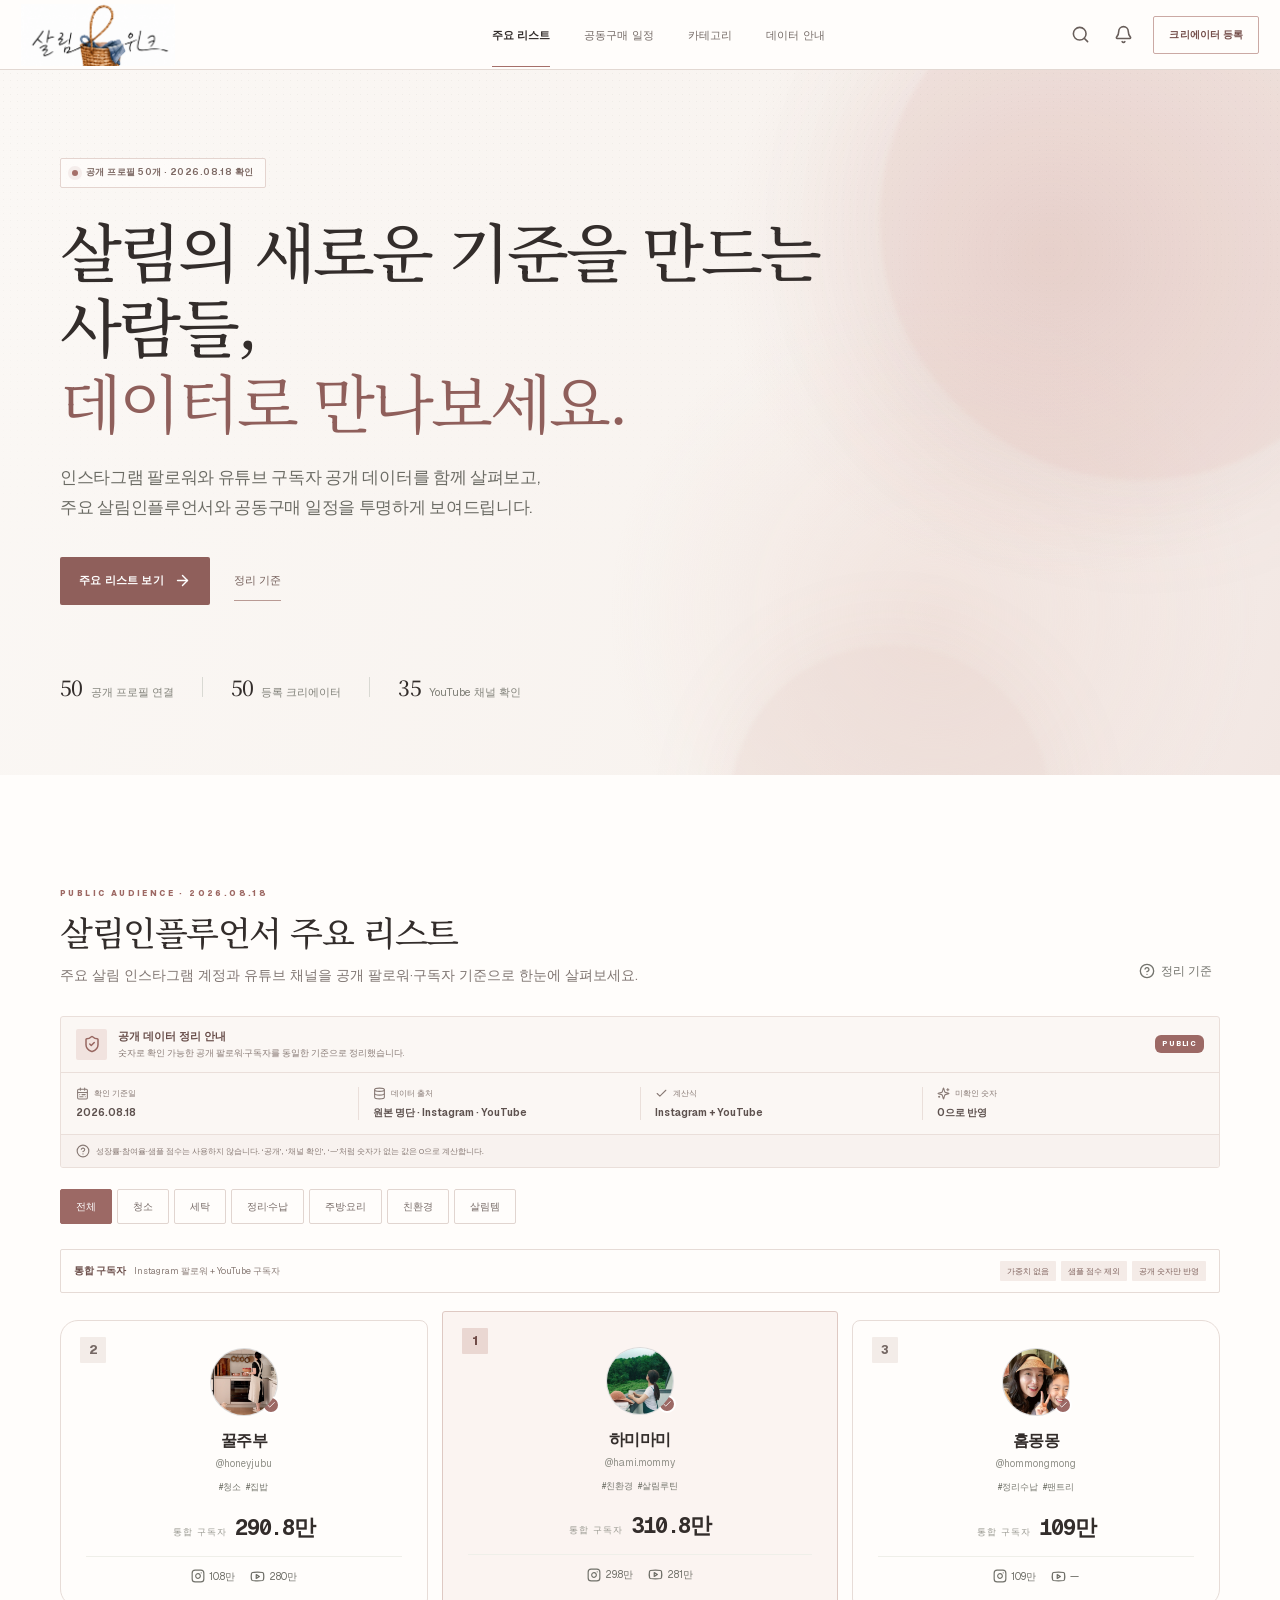
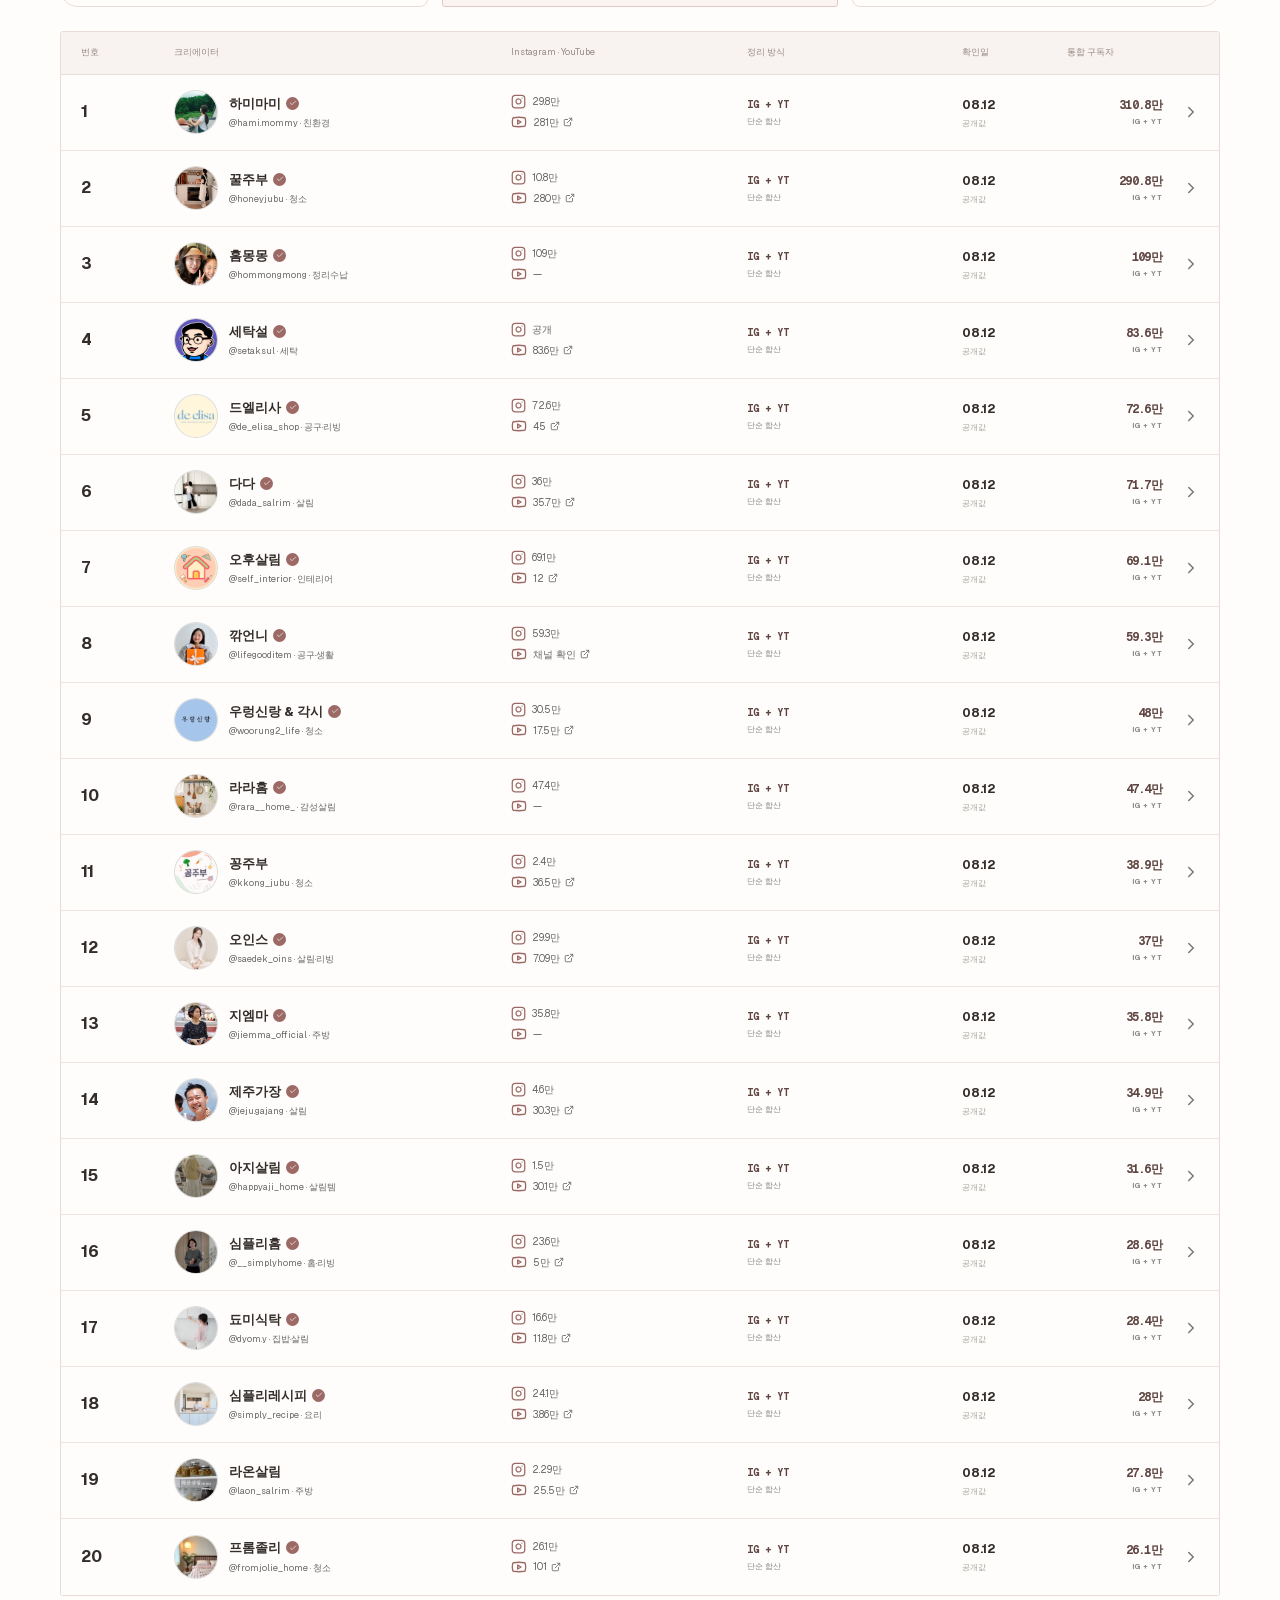
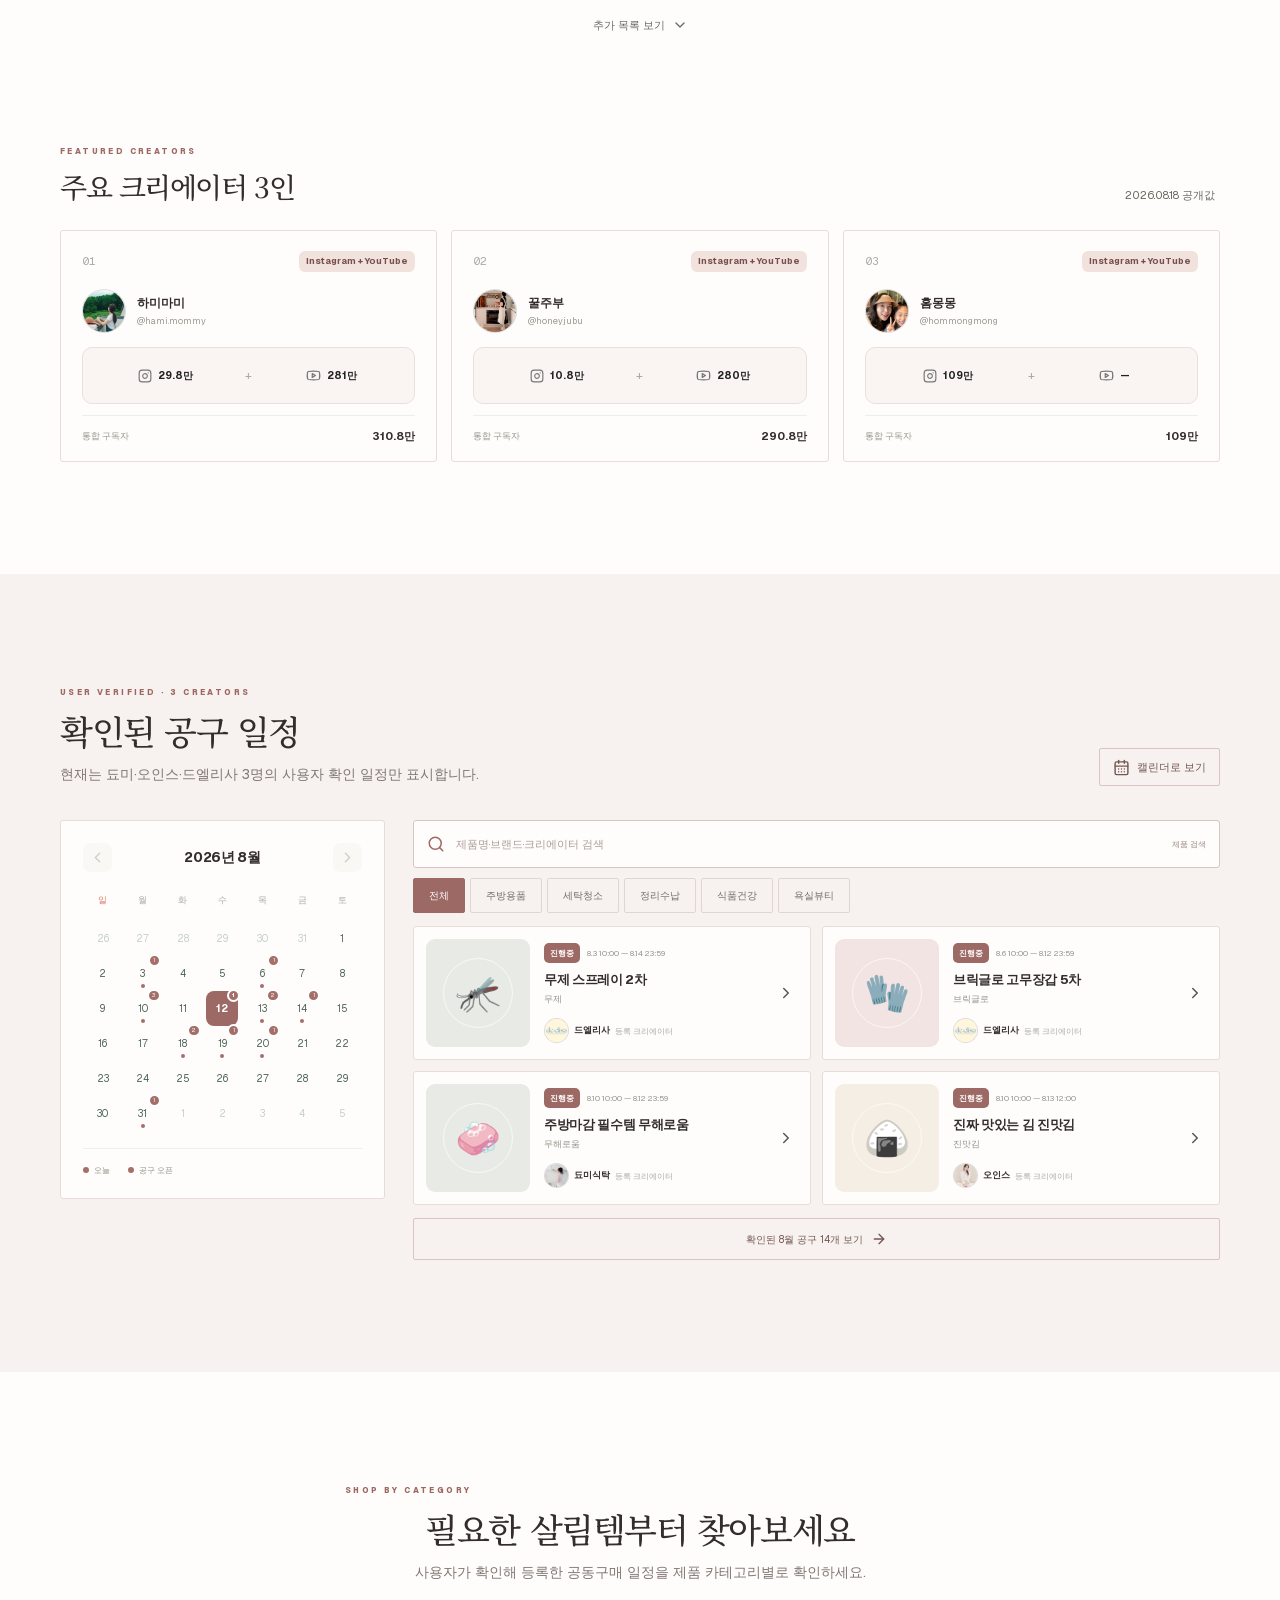
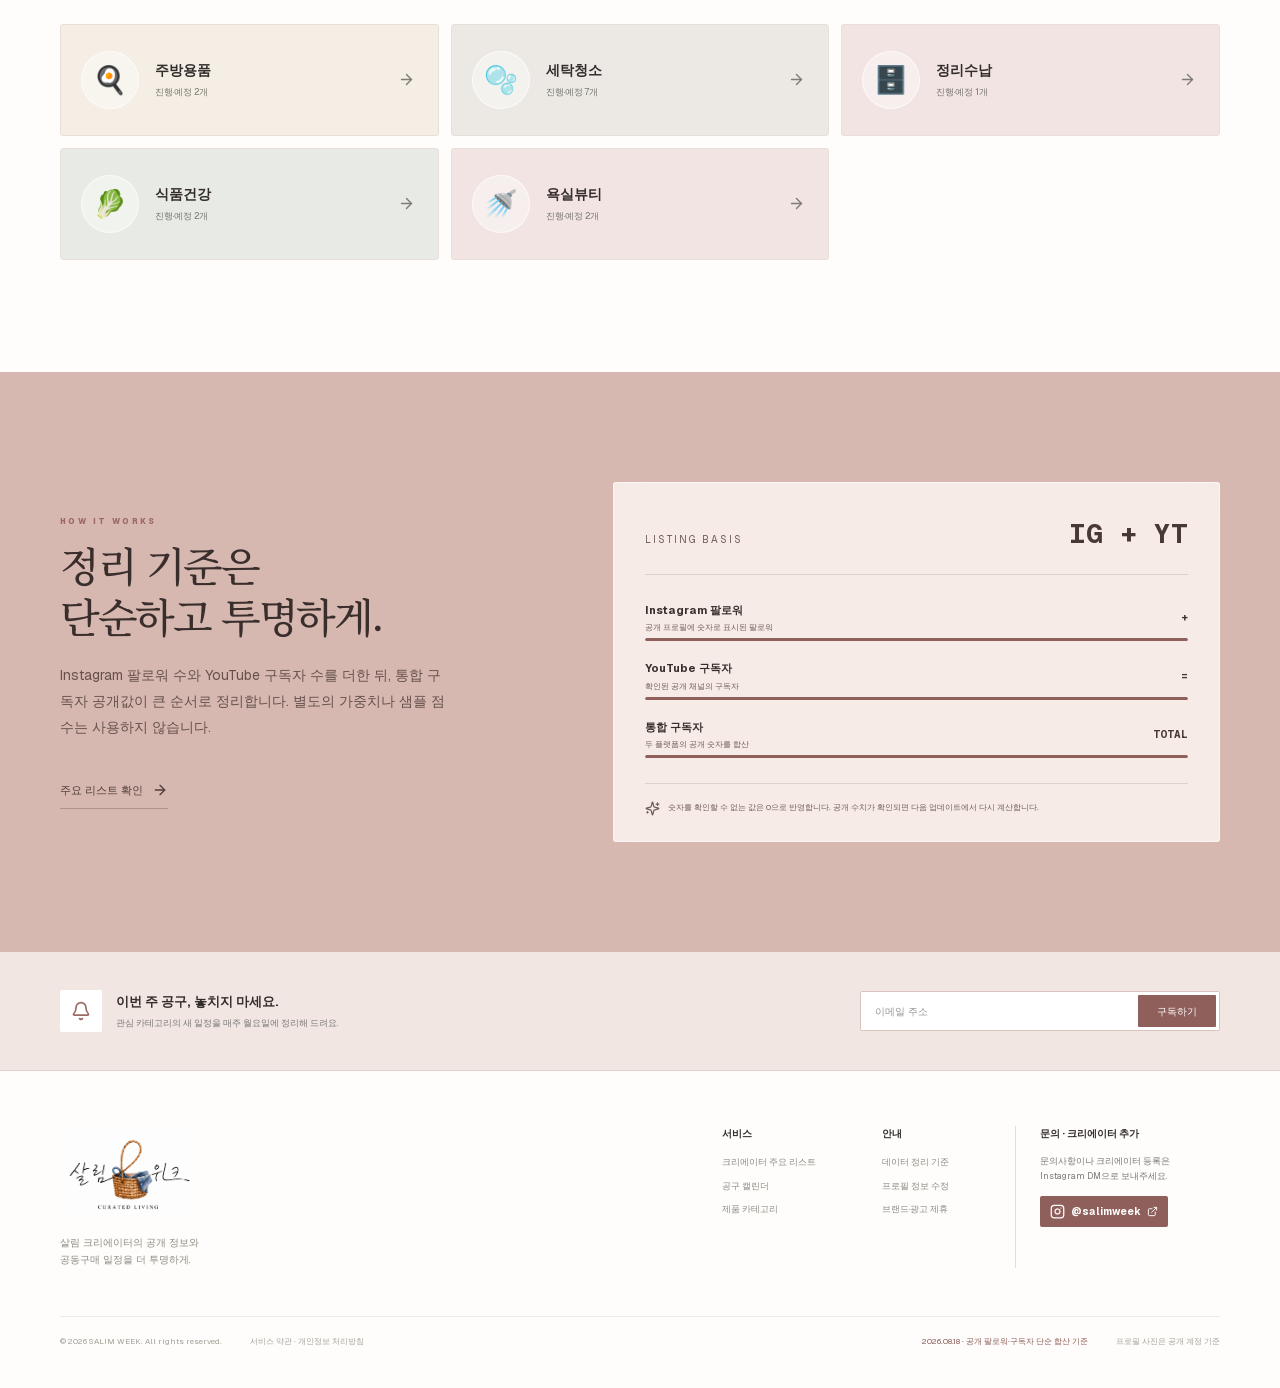
==== index.html @ 318561ce "u" ====
<!DOCTYPE html><html lang="ko"><head><meta charSet="utf-8"/><meta name="viewport" content="width=device-width, initial-scale=1"/><link rel="preload" href="/_next/static/media/797e433ab948586e-s.p.08e28id.o-okb.woff2" as="font" crossorigin="" type="font/woff2"/><link rel="preload" href="/_next/static/media/caa3a2e1cccd8315-s.p.09~u27dqhyhd6.woff2" as="font" crossorigin="" type="font/woff2"/><link rel="preload" as="image" href="/salimweek-logo.png"/><link rel="preload" as="image" href="/profiles/honeyjubu.jpg" referrerPolicy="no-referrer"/><link rel="preload" as="image" href="/profiles/hami-mommy.jpg" referrerPolicy="no-referrer"/><link rel="preload" as="image" href="/profiles/setaksul.jpg" referrerPolicy="no-referrer"/><link rel="preload" as="image" href="/profiles/de_elisa_shop.jpg" referrerPolicy="no-referrer"/><link rel="preload" as="image" href="/profiles/dada_salrim.jpg" referrerPolicy="no-referrer"/><link rel="preload" as="image" href="/profiles/self_interior.jpg" referrerPolicy="no-referrer"/><link rel="preload" as="image" href="/profiles/lifegooditem.jpg" referrerPolicy="no-referrer"/><link rel="preload" as="image" href="/profiles/woorung2_life.jpg" referrerPolicy="no-referrer"/><link rel="stylesheet" href="/_next/static/chunks/0ht-nnu_ll24-.css" data-precedence="next"/><link rel="preload" as="script" fetchPriority="low" href="/_next/static/chunks/0upw9qoyw5n06.js"/><script src="/_next/static/chunks/0wvrrkses3o1t.js" async=""></script><script src="/_next/static/chunks/026-8_90s9~zo.js" async=""></script><script src="/_next/static/chunks/turbopack-11y2t907yqs06.js" async=""></script><script src="/_next/static/chunks/0fjr_u15~-7zi.js" async=""></script><script src="/_next/static/chunks/0hmvz-r0l84v4.js" async=""></script><script src="/_next/static/chunks/0enh8n3fh6ku6.js" async=""></script><meta name="next-size-adjust" content=""/><title>살림위크 | 살림인플루언서 순위·공동구매 캘린더</title><meta name="description" content="인스타그램 팔로워와 유튜브 구독자를 합산한 살림인플루언서 순위와 살림 유튜버 순위, 살림 공동구매·인스타 공동구매 일정 및 공동구매 캘린더를 확인하세요."/><meta name="application-name" content="살림위크"/><link rel="author" href="https://salimweek.kr"/><meta name="author" content="살림위크"/><link rel="manifest" href="/manifest.webmanifest"/><meta name="keywords" content="살림 인플루언서,살림인플루언서,살림인플루언서 순위,살림 인플루언서 순위,살림 크리에이터,인플루언서 랭킹,공동구매,공구 일정,공동구매 일정,공동구매일정,공동구매 캘린더,공동구매캘린더,살림 공동구매,인스타 공동구매,살림 유튜버 순위,살림 인스타 순위,살림 인스타그램 순위,살림 인스타 계정,살림 인스타그램 계정,살림 인플루언서 랭킹,살림 유튜버 랭킹,인스타그램,유튜브,살림위크"/><meta name="creator" content="살림위크"/><meta name="publisher" content="살림위크"/><meta name="robots" content="index, follow"/><meta name="googlebot" content="index, follow, max-video-preview:-1, max-image-preview:large, max-snippet:-1"/><meta name="category" content="lifestyle"/><link rel="canonical" href="https://salimweek.kr"/><meta property="og:title" content="살림위크 | 살림인플루언서 순위·공동구매 캘린더"/><meta property="og:description" content="인스타그램 팔로워와 유튜브 구독자를 합산한 살림인플루언서 순위와 살림 유튜버 순위, 살림 공동구매·인스타 공동구매 일정 및 공동구매 캘린더를 확인하세요."/><meta property="og:url" content="https://salimweek.kr"/><meta property="og:site_name" content="살림위크"/><meta property="og:locale" content="ko_KR"/><meta property="og:image" content="https://salimweek.kr/salimweek-logo.png"/><meta property="og:image:width" content="1280"/><meta property="og:image:height" content="1280"/><meta property="og:image:alt" content="살림위크 — Curated Living"/><meta property="og:type" content="website"/><meta name="twitter:card" content="summary_large_image"/><meta name="twitter:title" content="살림위크 | 살림인플루언서 순위·공동구매 캘린더"/><meta name="twitter:description" content="인스타그램 팔로워와 유튜브 구독자를 합산한 살림인플루언서 순위와 살림 유튜버 순위, 살림 공동구매·인스타 공동구매 일정 및 공동구매 캘린더를 확인하세요."/><meta name="twitter:image" content="https://salimweek.kr/salimweek-logo.png"/><link rel="shortcut icon" href="/favicon-64x64.png?v=20260812"/><link rel="icon" href="/favicon-64x64.png?v=20260812" type="image/png" sizes="64x64"/><link rel="apple-touch-icon" href="/favicon-64x64.png?v=20260812"/><script src="/_next/static/chunks/03~yq9q893hmn.js" noModule=""></script></head><body class="geist_a71539c9-module__T19VSG__variable geist_mono_8d43a2aa-module__8Li5zG__variable antialiased"><div hidden=""><!--$--><!--/$--></div><script type="application/ld+json">{"@context":"https://schema.org","@graph":[{"@type":"Organization","@id":"https://salimweek.kr/#organization","name":"살림위크","url":"https://salimweek.kr","logo":"https://salimweek.kr/salimweek-logo.png","sameAs":["https://www.instagram.com/salimweek/"]},{"@type":"WebSite","@id":"https://salimweek.kr/#website","url":"https://salimweek.kr","name":"살림위크","description":"인스타그램 팔로워와 유튜브 구독자를 합산한 살림인플루언서 순위와 살림 유튜버 순위, 살림 공동구매·인스타 공동구매 일정 및 공동구매 캘린더를 확인하세요.","inLanguage":"ko-KR","publisher":{"@id":"https://salimweek.kr/#organization"}}]}</script><main><header class="site-header"><div class="header-inner"><button class="brand" aria-label="살림위크 홈"><span class="brand-logo-crop" aria-hidden="true"><img alt="" width="180" height="180" decoding="async" data-nimg="1" class="brand-logo-image" style="color:transparent" src="/salimweek-logo.png"/></span></button><nav class="" aria-label="주요 메뉴"><button class="nav-active">주요 리스트</button><button>공동구매 일정</button><button>카테고리</button><button>데이터 안내</button></nav><div class="header-actions"><button class="icon-button" aria-label="검색"><svg xmlns="http://www.w3.org/2000/svg" width="19" height="19" viewBox="0 0 24 24" fill="none" stroke="currentColor" stroke-width="2" stroke-linecap="round" stroke-linejoin="round" class="lucide lucide-search"><circle cx="11" cy="11" r="8"></circle><path d="m21 21-4.3-4.3"></path></svg></button><button class="icon-button " aria-label="알림"><svg xmlns="http://www.w3.org/2000/svg" width="19" height="19" viewBox="0 0 24 24" fill="none" stroke="currentColor" stroke-width="2" stroke-linecap="round" stroke-linejoin="round" class="lucide lucide-bell"><path d="M10.268 21a2 2 0 0 0 3.464 0"></path><path d="M3.262 15.326A1 1 0 0 0 4 17h16a1 1 0 0 0 .74-1.673C19.41 13.956 18 12.499 18 8A6 6 0 0 0 6 8c0 4.499-1.411 5.956-2.738 7.326"></path></svg></button><a class="outline-button desktop-only" href="https://www.instagram.com/salimweek/" target="_blank" rel="noreferrer">크리에이터 등록</a><button class="menu-button" aria-label="메뉴"><svg xmlns="http://www.w3.org/2000/svg" width="21" height="21" viewBox="0 0 24 24" fill="none" stroke="currentColor" stroke-width="2" stroke-linecap="round" stroke-linejoin="round" class="lucide lucide-menu"><line x1="4" x2="20" y1="12" y2="12"></line><line x1="4" x2="20" y1="6" y2="6"></line><line x1="4" x2="20" y1="18" y2="18"></line></svg></button></div></div></header><section class="hero" id="top"><div class="hero-orb orb-one"></div><div class="hero-orb orb-two"></div><div class="container hero-inner"><div class="eyebrow"><span class="live-dot"></span> 공개 프로필 50개 · 2026.08.12 확인</div><h1>살림의 새로운 기준을 만드는 사람들,<br/><em>데이터로 만나보세요.</em></h1><p>인스타그램 팔로워와 유튜브 구독자 공개 데이터를 함께 살펴보고,<br class="desktop-only"/> 주요 살림인플루언서와 공동구매 일정을 투명하게 보여드립니다.</p><div class="hero-actions"><button class="primary-button">주요 리스트 보기 <svg xmlns="http://www.w3.org/2000/svg" width="17" height="17" viewBox="0 0 24 24" fill="none" stroke="currentColor" stroke-width="2" stroke-linecap="round" stroke-linejoin="round" class="lucide lucide-arrow-right"><path d="M5 12h14"></path><path d="m12 5 7 7-7 7"></path></svg></button><button class="text-button">정리 기준</button></div><div class="hero-stats" aria-label="서비스 현황"><div><strong>50</strong><span>공개 프로필 연결</span></div><i></i><div><strong>50</strong><span>등록 크리에이터</span></div><i></i><div><strong>40</strong><span>YouTube 채널 확인</span></div></div></div></section><section class="section ranking-section" id="ranking"><div class="container"><div class="section-head"><div><span class="section-kicker">PUBLIC AUDIENCE · 2026.08.12</span><h2>살림인플루언서 주요 리스트</h2><p>주요 살림 인스타그램 계정과 유튜브 채널을 공개 팔로워·구독자 기준으로 한눈에 살펴보세요.</p></div><button class="method-link"><svg xmlns="http://www.w3.org/2000/svg" width="16" height="16" viewBox="0 0 24 24" fill="none" stroke="currentColor" stroke-width="2" stroke-linecap="round" stroke-linejoin="round" class="lucide lucide-circle-help"><circle cx="12" cy="12" r="10"></circle><path d="M9.09 9a3 3 0 0 1 5.83 1c0 2-3 3-3 3"></path><path d="M12 17h.01"></path></svg> 정리 기준</button></div><aside class="ranking-trust-panel" aria-label="공개 데이터 안내"><div class="trust-summary"><span class="trust-icon"><svg xmlns="http://www.w3.org/2000/svg" width="18" height="18" viewBox="0 0 24 24" fill="none" stroke="currentColor" stroke-width="2" stroke-linecap="round" stroke-linejoin="round" class="lucide lucide-shield-check"><path d="M20 13c0 5-3.5 7.5-7.66 8.95a1 1 0 0 1-.67-.01C7.5 20.5 4 18 4 13V6a1 1 0 0 1 1-1c2 0 4.5-1.2 6.24-2.72a1.17 1.17 0 0 1 1.52 0C14.51 3.81 17 5 19 5a1 1 0 0 1 1 1z"></path><path d="m9 12 2 2 4-4"></path></svg></span><span><b>공개 데이터 정리 안내</b><small>숫자로 확인 가능한 공개 팔로워·구독자를 동일한 기준으로 정리했습니다.</small></span><i>PUBLIC</i></div><dl class="trust-metrics"><div><dt><svg xmlns="http://www.w3.org/2000/svg" width="13" height="13" viewBox="0 0 24 24" fill="none" stroke="currentColor" stroke-width="2" stroke-linecap="round" stroke-linejoin="round" class="lucide lucide-calendar-range"><rect width="18" height="18" x="3" y="4" rx="2"></rect><path d="M16 2v4"></path><path d="M3 10h18"></path><path d="M8 2v4"></path><path d="M17 14h-6"></path><path d="M13 18H7"></path><path d="M7 14h.01"></path><path d="M17 18h.01"></path></svg> 확인 기준일</dt><dd>2026.08.12</dd></div><div><dt><svg xmlns="http://www.w3.org/2000/svg" width="13" height="13" viewBox="0 0 24 24" fill="none" stroke="currentColor" stroke-width="2" stroke-linecap="round" stroke-linejoin="round" class="lucide lucide-database"><ellipse cx="12" cy="5" rx="9" ry="3"></ellipse><path d="M3 5V19A9 3 0 0 0 21 19V5"></path><path d="M3 12A9 3 0 0 0 21 12"></path></svg> 데이터 출처</dt><dd>원본 명단 · Instagram · YouTube</dd></div><div><dt><svg xmlns="http://www.w3.org/2000/svg" width="13" height="13" viewBox="0 0 24 24" fill="none" stroke="currentColor" stroke-width="2" stroke-linecap="round" stroke-linejoin="round" class="lucide lucide-check"><path d="M20 6 9 17l-5-5"></path></svg> 계산식</dt><dd>Instagram + YouTube</dd></div><div><dt><svg xmlns="http://www.w3.org/2000/svg" width="13" height="13" viewBox="0 0 24 24" fill="none" stroke="currentColor" stroke-width="2" stroke-linecap="round" stroke-linejoin="round" class="lucide lucide-sparkles"><path d="M9.937 15.5A2 2 0 0 0 8.5 14.063l-6.135-1.582a.5.5 0 0 1 0-.962L8.5 9.936A2 2 0 0 0 9.937 8.5l1.582-6.135a.5.5 0 0 1 .963 0L14.063 8.5A2 2 0 0 0 15.5 9.937l6.135 1.581a.5.5 0 0 1 0 .964L15.5 14.063a2 2 0 0 0-1.437 1.437l-1.582 6.135a.5.5 0 0 1-.963 0z"></path><path d="M20 3v4"></path><path d="M22 5h-4"></path><path d="M4 17v2"></path><path d="M5 18H3"></path></svg> 미확인 숫자</dt><dd>0으로 반영</dd></div></dl><p class="trust-footnote"><svg xmlns="http://www.w3.org/2000/svg" width="14" height="14" viewBox="0 0 24 24" fill="none" stroke="currentColor" stroke-width="2" stroke-linecap="round" stroke-linejoin="round" class="lucide lucide-circle-help"><circle cx="12" cy="12" r="10"></circle><path d="M9.09 9a3 3 0 0 1 5.83 1c0 2-3 3-3 3"></path><path d="M12 17h.01"></path></svg> 성장률·참여율·샘플 점수는 사용하지 않습니다. ‘공개’, ‘채널 확인’, ‘—’처럼 숫자가 없는 값은 0으로 계산합니다.</p></aside><div class="category-tabs" role="tablist" aria-label="크리에이터 카테고리"><button class="active">전체</button><button class="">청소</button><button class="">세탁</button><button class="">정리·수납</button><button class="">주방·요리</button><button class="">친환경</button><button class="">살림템</button></div><div class="index-guide"><span><b>통합 구독자</b> Instagram 팔로워 + YouTube 구독자</span><div><i>가중치 없음</i><i>샘플 점수 제외</i><i>공개 숫자만 반영</i></div></div><div class="podium-grid"><a class="podium-card rank-2" href="https://www.instagram.com/honeyjubu/" target="_blank" rel="noreferrer" aria-label="꿀주부 인스타그램 열기"><span class="podium-rank">2</span><div class="podium-profile"><span class="avatar avatar-large avatar-honey" aria-hidden="true"><span>HJ</span><img src="/profiles/honeyjubu.jpg" alt="" loading="eager" referrerPolicy="no-referrer"/></span><span class="verified"><svg xmlns="http://www.w3.org/2000/svg" width="10" height="10" viewBox="0 0 24 24" fill="none" stroke="currentColor" stroke-width="2" stroke-linecap="round" stroke-linejoin="round" class="lucide lucide-check"><path d="M20 6 9 17l-5-5"></path></svg></span></div><strong>꿀주부</strong><span class="handle">@honeyjubu</span><div class="podium-tags"><span>#<!-- -->청소</span><span>#<!-- -->집밥</span></div><div class="podium-score"><span>통합 구독자</span><b>290.8만</b></div><div class="platform-scores"><span><svg xmlns="http://www.w3.org/2000/svg" width="14" height="14" viewBox="0 0 24 24" fill="none" stroke="currentColor" stroke-width="2" stroke-linecap="round" stroke-linejoin="round" class="lucide lucide-instagram"><rect width="20" height="20" x="2" y="2" rx="5" ry="5"></rect><path d="M16 11.37A4 4 0 1 1 12.63 8 4 4 0 0 1 16 11.37z"></path><line x1="17.5" x2="17.51" y1="6.5" y2="6.5"></line></svg> <!-- -->10.8만</span><span><svg xmlns="http://www.w3.org/2000/svg" width="15" height="15" viewBox="0 0 24 24" fill="none" stroke="currentColor" stroke-width="2" stroke-linecap="round" stroke-linejoin="round" class="lucide lucide-youtube"><path d="M2.5 17a24.12 24.12 0 0 1 0-10 2 2 0 0 1 1.4-1.4 49.56 49.56 0 0 1 16.2 0A2 2 0 0 1 21.5 7a24.12 24.12 0 0 1 0 10 2 2 0 0 1-1.4 1.4 49.55 49.55 0 0 1-16.2 0A2 2 0 0 1 2.5 17"></path><path d="m10 15 5-3-5-3z"></path></svg> <!-- -->280만</span></div></a><a class="podium-card rank-1" href="https://www.instagram.com/hami.mommy/" target="_blank" rel="noreferrer" aria-label="하미마미 인스타그램 열기"><span class="podium-rank">1</span><div class="podium-profile"><span class="avatar avatar-large avatar-sage" aria-hidden="true"><span>HM</span><img src="/profiles/hami-mommy.jpg" alt="" loading="eager" referrerPolicy="no-referrer"/></span><span class="verified"><svg xmlns="http://www.w3.org/2000/svg" width="10" height="10" viewBox="0 0 24 24" fill="none" stroke="currentColor" stroke-width="2" stroke-linecap="round" stroke-linejoin="round" class="lucide lucide-check"><path d="M20 6 9 17l-5-5"></path></svg></span></div><strong>하미마미</strong><span class="handle">@hami.mommy</span><div class="podium-tags"><span>#<!-- -->친환경</span><span>#<!-- -->살림루틴</span></div><div class="podium-score"><span>통합 구독자</span><b>310.8만</b></div><div class="platform-scores"><span><svg xmlns="http://www.w3.org/2000/svg" width="14" height="14" viewBox="0 0 24 24" fill="none" stroke="currentColor" stroke-width="2" stroke-linecap="round" stroke-linejoin="round" class="lucide lucide-instagram"><rect width="20" height="20" x="2" y="2" rx="5" ry="5"></rect><path d="M16 11.37A4 4 0 1 1 12.63 8 4 4 0 0 1 16 11.37z"></path><line x1="17.5" x2="17.51" y1="6.5" y2="6.5"></line></svg> <!-- -->29.8만</span><span><svg xmlns="http://www.w3.org/2000/svg" width="15" height="15" viewBox="0 0 24 24" fill="none" stroke="currentColor" stroke-width="2" stroke-linecap="round" stroke-linejoin="round" class="lucide lucide-youtube"><path d="M2.5 17a24.12 24.12 0 0 1 0-10 2 2 0 0 1 1.4-1.4 49.56 49.56 0 0 1 16.2 0A2 2 0 0 1 21.5 7a24.12 24.12 0 0 1 0 10 2 2 0 0 1-1.4 1.4 49.55 49.55 0 0 1-16.2 0A2 2 0 0 1 2.5 17"></path><path d="m10 15 5-3-5-3z"></path></svg> <!-- -->281만</span></div></a><a class="podium-card rank-3" href="https://www.instagram.com/setaksul/" target="_blank" rel="noreferrer" aria-label="세탁설 인스타그램 열기"><span class="podium-rank">3</span><div class="podium-profile"><span class="avatar avatar-large avatar-blue" aria-hidden="true"><span>SS</span><img src="/profiles/setaksul.jpg" alt="" loading="eager" referrerPolicy="no-referrer"/></span><span class="verified"><svg xmlns="http://www.w3.org/2000/svg" width="10" height="10" viewBox="0 0 24 24" fill="none" stroke="currentColor" stroke-width="2" stroke-linecap="round" stroke-linejoin="round" class="lucide lucide-check"><path d="M20 6 9 17l-5-5"></path></svg></span></div><strong>세탁설</strong><span class="handle">@setaksul</span><div class="podium-tags"><span>#<!-- -->세탁</span><span>#<!-- -->청소</span></div><div class="podium-score"><span>통합 구독자</span><b>83.6만</b></div><div class="platform-scores"><span><svg xmlns="http://www.w3.org/2000/svg" width="14" height="14" viewBox="0 0 24 24" fill="none" stroke="currentColor" stroke-width="2" stroke-linecap="round" stroke-linejoin="round" class="lucide lucide-instagram"><rect width="20" height="20" x="2" y="2" rx="5" ry="5"></rect><path d="M16 11.37A4 4 0 1 1 12.63 8 4 4 0 0 1 16 11.37z"></path><line x1="17.5" x2="17.51" y1="6.5" y2="6.5"></line></svg> <!-- -->공개</span><span><svg xmlns="http://www.w3.org/2000/svg" width="15" height="15" viewBox="0 0 24 24" fill="none" stroke="currentColor" stroke-width="2" stroke-linecap="round" stroke-linejoin="round" class="lucide lucide-youtube"><path d="M2.5 17a24.12 24.12 0 0 1 0-10 2 2 0 0 1 1.4-1.4 49.56 49.56 0 0 1 16.2 0A2 2 0 0 1 21.5 7a24.12 24.12 0 0 1 0 10 2 2 0 0 1-1.4 1.4 49.55 49.55 0 0 1-16.2 0A2 2 0 0 1 2.5 17"></path><path d="m10 15 5-3-5-3z"></path></svg> <!-- -->83.6만</span></div></a></div><div class="ranking-table-wrap"><div class="ranking-table-head"><span>번호</span><span>크리에이터</span><span>Instagram · YouTube</span><span>정리 방식</span><span>확인일</span><span>통합 구독자</span><span></span></div><div class="ranking-list"><div class="ranking-row"><div class="rank-cell"><strong>1</strong></div><a class="creator-cell" href="https://www.instagram.com/hami.mommy/" target="_blank" rel="noreferrer" aria-label="하미마미 인스타그램 열기"><span class="avatar avatar-medium avatar-sage" aria-hidden="true"><span>HM</span><img src="/profiles/hami-mommy.jpg" alt="" loading="eager" referrerPolicy="no-referrer"/></span><span><b>하미마미<i class="tiny-check"><svg xmlns="http://www.w3.org/2000/svg" width="8" height="8" viewBox="0 0 24 24" fill="none" stroke="currentColor" stroke-width="2" stroke-linecap="round" stroke-linejoin="round" class="lucide lucide-check"><path d="M20 6 9 17l-5-5"></path></svg></i></b><small>@hami.mommy<!-- --> · <!-- -->친환경</small></span></a><div class="sns-cell"><span><svg xmlns="http://www.w3.org/2000/svg" width="15" height="15" viewBox="0 0 24 24" fill="none" stroke="currentColor" stroke-width="2" stroke-linecap="round" stroke-linejoin="round" class="lucide lucide-instagram"><rect width="20" height="20" x="2" y="2" rx="5" ry="5"></rect><path d="M16 11.37A4 4 0 1 1 12.63 8 4 4 0 0 1 16 11.37z"></path><line x1="17.5" x2="17.51" y1="6.5" y2="6.5"></line></svg> <!-- -->29.8만</span><a href="https://www.youtube.com/@hamimommy" target="_blank" rel="noreferrer" aria-label="하미마미 유튜브 열기"><svg xmlns="http://www.w3.org/2000/svg" width="16" height="16" viewBox="0 0 24 24" fill="none" stroke="currentColor" stroke-width="2" stroke-linecap="round" stroke-linejoin="round" class="lucide lucide-youtube"><path d="M2.5 17a24.12 24.12 0 0 1 0-10 2 2 0 0 1 1.4-1.4 49.56 49.56 0 0 1 16.2 0A2 2 0 0 1 21.5 7a24.12 24.12 0 0 1 0 10 2 2 0 0 1-1.4 1.4 49.55 49.55 0 0 1-16.2 0A2 2 0 0 1 2.5 17"></path><path d="m10 15 5-3-5-3z"></path></svg> <!-- -->281만<!-- --> <svg xmlns="http://www.w3.org/2000/svg" width="10" height="10" viewBox="0 0 24 24" fill="none" stroke="currentColor" stroke-width="2" stroke-linecap="round" stroke-linejoin="round" class="lucide lucide-external-link"><path d="M15 3h6v6"></path><path d="M10 14 21 3"></path><path d="M18 13v6a2 2 0 0 1-2 2H5a2 2 0 0 1-2-2V8a2 2 0 0 1 2-2h6"></path></svg></a></div><div class="growth-cell basis-cell"><b>IG + YT</b><span>단순 합산</span></div><div class="engagement-cell"><b>08.12</b><span>공개값</span></div><div class="score-cell"><span class="audience-total audience-total-compact" title="합계 3,108,000명"><b>310.8만</b><small>IG + YT</small></span></div><button class="row-detail-button" aria-label="하미마미 상세 정보"><svg xmlns="http://www.w3.org/2000/svg" width="18" height="18" viewBox="0 0 24 24" fill="none" stroke="currentColor" stroke-width="2" stroke-linecap="round" stroke-linejoin="round" class="lucide lucide-chevron-right row-arrow"><path d="m9 18 6-6-6-6"></path></svg></button></div><div class="ranking-row"><div class="rank-cell"><strong>2</strong></div><a class="creator-cell" href="https://www.instagram.com/honeyjubu/" target="_blank" rel="noreferrer" aria-label="꿀주부 인스타그램 열기"><span class="avatar avatar-medium avatar-honey" aria-hidden="true"><span>HJ</span><img src="/profiles/honeyjubu.jpg" alt="" loading="eager" referrerPolicy="no-referrer"/></span><span><b>꿀주부<i class="tiny-check"><svg xmlns="http://www.w3.org/2000/svg" width="8" height="8" viewBox="0 0 24 24" fill="none" stroke="currentColor" stroke-width="2" stroke-linecap="round" stroke-linejoin="round" class="lucide lucide-check"><path d="M20 6 9 17l-5-5"></path></svg></i></b><small>@honeyjubu<!-- --> · <!-- -->청소</small></span></a><div class="sns-cell"><span><svg xmlns="http://www.w3.org/2000/svg" width="15" height="15" viewBox="0 0 24 24" fill="none" stroke="currentColor" stroke-width="2" stroke-linecap="round" stroke-linejoin="round" class="lucide lucide-instagram"><rect width="20" height="20" x="2" y="2" rx="5" ry="5"></rect><path d="M16 11.37A4 4 0 1 1 12.63 8 4 4 0 0 1 16 11.37z"></path><line x1="17.5" x2="17.51" y1="6.5" y2="6.5"></line></svg> <!-- -->10.8만</span><a href="https://www.youtube.com/@Honeyjubu" target="_blank" rel="noreferrer" aria-label="꿀주부 유튜브 열기"><svg xmlns="http://www.w3.org/2000/svg" width="16" height="16" viewBox="0 0 24 24" fill="none" stroke="currentColor" stroke-width="2" stroke-linecap="round" stroke-linejoin="round" class="lucide lucide-youtube"><path d="M2.5 17a24.12 24.12 0 0 1 0-10 2 2 0 0 1 1.4-1.4 49.56 49.56 0 0 1 16.2 0A2 2 0 0 1 21.5 7a24.12 24.12 0 0 1 0 10 2 2 0 0 1-1.4 1.4 49.55 49.55 0 0 1-16.2 0A2 2 0 0 1 2.5 17"></path><path d="m10 15 5-3-5-3z"></path></svg> <!-- -->280만<!-- --> <svg xmlns="http://www.w3.org/2000/svg" width="10" height="10" viewBox="0 0 24 24" fill="none" stroke="currentColor" stroke-width="2" stroke-linecap="round" stroke-linejoin="round" class="lucide lucide-external-link"><path d="M15 3h6v6"></path><path d="M10 14 21 3"></path><path d="M18 13v6a2 2 0 0 1-2 2H5a2 2 0 0 1-2-2V8a2 2 0 0 1 2-2h6"></path></svg></a></div><div class="growth-cell basis-cell"><b>IG + YT</b><span>단순 합산</span></div><div class="engagement-cell"><b>08.12</b><span>공개값</span></div><div class="score-cell"><span class="audience-total audience-total-compact" title="합계 2,908,000명"><b>290.8만</b><small>IG + YT</small></span></div><button class="row-detail-button" aria-label="꿀주부 상세 정보"><svg xmlns="http://www.w3.org/2000/svg" width="18" height="18" viewBox="0 0 24 24" fill="none" stroke="currentColor" stroke-width="2" stroke-linecap="round" stroke-linejoin="round" class="lucide lucide-chevron-right row-arrow"><path d="m9 18 6-6-6-6"></path></svg></button></div><div class="ranking-row"><div class="rank-cell"><strong>3</strong></div><a class="creator-cell" href="https://www.instagram.com/setaksul/" target="_blank" rel="noreferrer" aria-label="세탁설 인스타그램 열기"><span class="avatar avatar-medium avatar-blue" aria-hidden="true"><span>SS</span><img src="/profiles/setaksul.jpg" alt="" loading="eager" referrerPolicy="no-referrer"/></span><span><b>세탁설<i class="tiny-check"><svg xmlns="http://www.w3.org/2000/svg" width="8" height="8" viewBox="0 0 24 24" fill="none" stroke="currentColor" stroke-width="2" stroke-linecap="round" stroke-linejoin="round" class="lucide lucide-check"><path d="M20 6 9 17l-5-5"></path></svg></i></b><small>@setaksul<!-- --> · <!-- -->세탁</small></span></a><div class="sns-cell"><span><svg xmlns="http://www.w3.org/2000/svg" width="15" height="15" viewBox="0 0 24 24" fill="none" stroke="currentColor" stroke-width="2" stroke-linecap="round" stroke-linejoin="round" class="lucide lucide-instagram"><rect width="20" height="20" x="2" y="2" rx="5" ry="5"></rect><path d="M16 11.37A4 4 0 1 1 12.63 8 4 4 0 0 1 16 11.37z"></path><line x1="17.5" x2="17.51" y1="6.5" y2="6.5"></line></svg> <!-- -->공개</span><a href="https://www.youtube.com/@setaksul" target="_blank" rel="noreferrer" aria-label="세탁설 유튜브 열기"><svg xmlns="http://www.w3.org/2000/svg" width="16" height="16" viewBox="0 0 24 24" fill="none" stroke="currentColor" stroke-width="2" stroke-linecap="round" stroke-linejoin="round" class="lucide lucide-youtube"><path d="M2.5 17a24.12 24.12 0 0 1 0-10 2 2 0 0 1 1.4-1.4 49.56 49.56 0 0 1 16.2 0A2 2 0 0 1 21.5 7a24.12 24.12 0 0 1 0 10 2 2 0 0 1-1.4 1.4 49.55 49.55 0 0 1-16.2 0A2 2 0 0 1 2.5 17"></path><path d="m10 15 5-3-5-3z"></path></svg> <!-- -->83.6만<!-- --> <svg xmlns="http://www.w3.org/2000/svg" width="10" height="10" viewBox="0 0 24 24" fill="none" stroke="currentColor" stroke-width="2" stroke-linecap="round" stroke-linejoin="round" class="lucide lucide-external-link"><path d="M15 3h6v6"></path><path d="M10 14 21 3"></path><path d="M18 13v6a2 2 0 0 1-2 2H5a2 2 0 0 1-2-2V8a2 2 0 0 1 2-2h6"></path></svg></a></div><div class="growth-cell basis-cell"><b>IG + YT</b><span>단순 합산</span></div><div class="engagement-cell"><b>08.12</b><span>공개값</span></div><div class="score-cell"><span class="audience-total audience-total-compact" title="합계 836,000명"><b>83.6만</b><small>IG + YT</small></span></div><button class="row-detail-button" aria-label="세탁설 상세 정보"><svg xmlns="http://www.w3.org/2000/svg" width="18" height="18" viewBox="0 0 24 24" fill="none" stroke="currentColor" stroke-width="2" stroke-linecap="round" stroke-linejoin="round" class="lucide lucide-chevron-right row-arrow"><path d="m9 18 6-6-6-6"></path></svg></button></div><div class="ranking-row"><div class="rank-cell"><strong>4</strong></div><a class="creator-cell" href="https://www.instagram.com/de_elisa_shop/" target="_blank" rel="noreferrer" aria-label="드엘리사 인스타그램 열기"><span class="avatar avatar-medium avatar-sage" aria-hidden="true"><span>드엘</span><img src="/profiles/de_elisa_shop.jpg" alt="" loading="eager" referrerPolicy="no-referrer"/></span><span><b>드엘리사<i class="tiny-check"><svg xmlns="http://www.w3.org/2000/svg" width="8" height="8" viewBox="0 0 24 24" fill="none" stroke="currentColor" stroke-width="2" stroke-linecap="round" stroke-linejoin="round" class="lucide lucide-check"><path d="M20 6 9 17l-5-5"></path></svg></i></b><small>@de_elisa_shop<!-- --> · <!-- -->공구·리빙</small></span></a><div class="sns-cell"><span><svg xmlns="http://www.w3.org/2000/svg" width="15" height="15" viewBox="0 0 24 24" fill="none" stroke="currentColor" stroke-width="2" stroke-linecap="round" stroke-linejoin="round" class="lucide lucide-instagram"><rect width="20" height="20" x="2" y="2" rx="5" ry="5"></rect><path d="M16 11.37A4 4 0 1 1 12.63 8 4 4 0 0 1 16 11.37z"></path><line x1="17.5" x2="17.51" y1="6.5" y2="6.5"></line></svg> <!-- -->72.6만</span><a href="https://www.youtube.com/@de_elisa_shop" target="_blank" rel="noreferrer" aria-label="드엘리사 유튜브 열기"><svg xmlns="http://www.w3.org/2000/svg" width="16" height="16" viewBox="0 0 24 24" fill="none" stroke="currentColor" stroke-width="2" stroke-linecap="round" stroke-linejoin="round" class="lucide lucide-youtube"><path d="M2.5 17a24.12 24.12 0 0 1 0-10 2 2 0 0 1 1.4-1.4 49.56 49.56 0 0 1 16.2 0A2 2 0 0 1 21.5 7a24.12 24.12 0 0 1 0 10 2 2 0 0 1-1.4 1.4 49.55 49.55 0 0 1-16.2 0A2 2 0 0 1 2.5 17"></path><path d="m10 15 5-3-5-3z"></path></svg> <!-- -->45<!-- --> <svg xmlns="http://www.w3.org/2000/svg" width="10" height="10" viewBox="0 0 24 24" fill="none" stroke="currentColor" stroke-width="2" stroke-linecap="round" stroke-linejoin="round" class="lucide lucide-external-link"><path d="M15 3h6v6"></path><path d="M10 14 21 3"></path><path d="M18 13v6a2 2 0 0 1-2 2H5a2 2 0 0 1-2-2V8a2 2 0 0 1 2-2h6"></path></svg></a></div><div class="growth-cell basis-cell"><b>IG + YT</b><span>단순 합산</span></div><div class="engagement-cell"><b>08.12</b><span>공개값</span></div><div class="score-cell"><span class="audience-total audience-total-compact" title="합계 726,045명"><b>72.6만</b><small>IG + YT</small></span></div><button class="row-detail-button" aria-label="드엘리사 상세 정보"><svg xmlns="http://www.w3.org/2000/svg" width="18" height="18" viewBox="0 0 24 24" fill="none" stroke="currentColor" stroke-width="2" stroke-linecap="round" stroke-linejoin="round" class="lucide lucide-chevron-right row-arrow"><path d="m9 18 6-6-6-6"></path></svg></button></div><div class="ranking-row"><div class="rank-cell"><strong>5</strong></div><a class="creator-cell" href="https://www.instagram.com/dada_salrim/" target="_blank" rel="noreferrer" aria-label="다다 인스타그램 열기"><span class="avatar avatar-medium avatar-blue" aria-hidden="true"><span>다다</span><img src="/profiles/dada_salrim.jpg" alt="" loading="eager" referrerPolicy="no-referrer"/></span><span><b>다다<i class="tiny-check"><svg xmlns="http://www.w3.org/2000/svg" width="8" height="8" viewBox="0 0 24 24" fill="none" stroke="currentColor" stroke-width="2" stroke-linecap="round" stroke-linejoin="round" class="lucide lucide-check"><path d="M20 6 9 17l-5-5"></path></svg></i></b><small>@dada_salrim<!-- --> · <!-- -->살림</small></span></a><div class="sns-cell"><span><svg xmlns="http://www.w3.org/2000/svg" width="15" height="15" viewBox="0 0 24 24" fill="none" stroke="currentColor" stroke-width="2" stroke-linecap="round" stroke-linejoin="round" class="lucide lucide-instagram"><rect width="20" height="20" x="2" y="2" rx="5" ry="5"></rect><path d="M16 11.37A4 4 0 1 1 12.63 8 4 4 0 0 1 16 11.37z"></path><line x1="17.5" x2="17.51" y1="6.5" y2="6.5"></line></svg> <!-- -->36만</span><a href="https://www.youtube.com/@dada_salrim" target="_blank" rel="noreferrer" aria-label="다다 유튜브 열기"><svg xmlns="http://www.w3.org/2000/svg" width="16" height="16" viewBox="0 0 24 24" fill="none" stroke="currentColor" stroke-width="2" stroke-linecap="round" stroke-linejoin="round" class="lucide lucide-youtube"><path d="M2.5 17a24.12 24.12 0 0 1 0-10 2 2 0 0 1 1.4-1.4 49.56 49.56 0 0 1 16.2 0A2 2 0 0 1 21.5 7a24.12 24.12 0 0 1 0 10 2 2 0 0 1-1.4 1.4 49.55 49.55 0 0 1-16.2 0A2 2 0 0 1 2.5 17"></path><path d="m10 15 5-3-5-3z"></path></svg> <!-- -->35.7만<!-- --> <svg xmlns="http://www.w3.org/2000/svg" width="10" height="10" viewBox="0 0 24 24" fill="none" stroke="currentColor" stroke-width="2" stroke-linecap="round" stroke-linejoin="round" class="lucide lucide-external-link"><path d="M15 3h6v6"></path><path d="M10 14 21 3"></path><path d="M18 13v6a2 2 0 0 1-2 2H5a2 2 0 0 1-2-2V8a2 2 0 0 1 2-2h6"></path></svg></a></div><div class="growth-cell basis-cell"><b>IG + YT</b><span>단순 합산</span></div><div class="engagement-cell"><b>08.12</b><span>공개값</span></div><div class="score-cell"><span class="audience-total audience-total-compact" title="합계 717,000명"><b>71.7만</b><small>IG + YT</small></span></div><button class="row-detail-button" aria-label="다다 상세 정보"><svg xmlns="http://www.w3.org/2000/svg" width="18" height="18" viewBox="0 0 24 24" fill="none" stroke="currentColor" stroke-width="2" stroke-linecap="round" stroke-linejoin="round" class="lucide lucide-chevron-right row-arrow"><path d="m9 18 6-6-6-6"></path></svg></button></div><div class="ranking-row"><div class="rank-cell"><strong>6</strong></div><a class="creator-cell" href="https://www.instagram.com/self_interior/" target="_blank" rel="noreferrer" aria-label="오후살림 인스타그램 열기"><span class="avatar avatar-medium avatar-peach" aria-hidden="true"><span>오후</span><img src="/profiles/self_interior.jpg" alt="" loading="eager" referrerPolicy="no-referrer"/></span><span><b>오후살림<i class="tiny-check"><svg xmlns="http://www.w3.org/2000/svg" width="8" height="8" viewBox="0 0 24 24" fill="none" stroke="currentColor" stroke-width="2" stroke-linecap="round" stroke-linejoin="round" class="lucide lucide-check"><path d="M20 6 9 17l-5-5"></path></svg></i></b><small>@self_interior<!-- --> · <!-- -->인테리어</small></span></a><div class="sns-cell"><span><svg xmlns="http://www.w3.org/2000/svg" width="15" height="15" viewBox="0 0 24 24" fill="none" stroke="currentColor" stroke-width="2" stroke-linecap="round" stroke-linejoin="round" class="lucide lucide-instagram"><rect width="20" height="20" x="2" y="2" rx="5" ry="5"></rect><path d="M16 11.37A4 4 0 1 1 12.63 8 4 4 0 0 1 16 11.37z"></path><line x1="17.5" x2="17.51" y1="6.5" y2="6.5"></line></svg> <!-- -->69.1만</span><a href="https://www.youtube.com/channel/UC48OPUBVRZkz2EET_7gvF_Q" target="_blank" rel="noreferrer" aria-label="오후살림 유튜브 열기"><svg xmlns="http://www.w3.org/2000/svg" width="16" height="16" viewBox="0 0 24 24" fill="none" stroke="currentColor" stroke-width="2" stroke-linecap="round" stroke-linejoin="round" class="lucide lucide-youtube"><path d="M2.5 17a24.12 24.12 0 0 1 0-10 2 2 0 0 1 1.4-1.4 49.56 49.56 0 0 1 16.2 0A2 2 0 0 1 21.5 7a24.12 24.12 0 0 1 0 10 2 2 0 0 1-1.4 1.4 49.55 49.55 0 0 1-16.2 0A2 2 0 0 1 2.5 17"></path><path d="m10 15 5-3-5-3z"></path></svg> <!-- -->12<!-- --> <svg xmlns="http://www.w3.org/2000/svg" width="10" height="10" viewBox="0 0 24 24" fill="none" stroke="currentColor" stroke-width="2" stroke-linecap="round" stroke-linejoin="round" class="lucide lucide-external-link"><path d="M15 3h6v6"></path><path d="M10 14 21 3"></path><path d="M18 13v6a2 2 0 0 1-2 2H5a2 2 0 0 1-2-2V8a2 2 0 0 1 2-2h6"></path></svg></a></div><div class="growth-cell basis-cell"><b>IG + YT</b><span>단순 합산</span></div><div class="engagement-cell"><b>08.12</b><span>공개값</span></div><div class="score-cell"><span class="audience-total audience-total-compact" title="합계 691,012명"><b>69.1만</b><small>IG + YT</small></span></div><button class="row-detail-button" aria-label="오후살림 상세 정보"><svg xmlns="http://www.w3.org/2000/svg" width="18" height="18" viewBox="0 0 24 24" fill="none" stroke="currentColor" stroke-width="2" stroke-linecap="round" stroke-linejoin="round" class="lucide lucide-chevron-right row-arrow"><path d="m9 18 6-6-6-6"></path></svg></button></div><div class="ranking-row"><div class="rank-cell"><strong>7</strong></div><a class="creator-cell" href="https://www.instagram.com/lifegooditem/" target="_blank" rel="noreferrer" aria-label="깎언니 인스타그램 열기"><span class="avatar avatar-medium avatar-honey" aria-hidden="true"><span>깎언</span><img src="/profiles/lifegooditem.jpg" alt="" loading="eager" referrerPolicy="no-referrer"/></span><span><b>깎언니<i class="tiny-check"><svg xmlns="http://www.w3.org/2000/svg" width="8" height="8" viewBox="0 0 24 24" fill="none" stroke="currentColor" stroke-width="2" stroke-linecap="round" stroke-linejoin="round" class="lucide lucide-check"><path d="M20 6 9 17l-5-5"></path></svg></i></b><small>@lifegooditem<!-- --> · <!-- -->공구·생활</small></span></a><div class="sns-cell"><span><svg xmlns="http://www.w3.org/2000/svg" width="15" height="15" viewBox="0 0 24 24" fill="none" stroke="currentColor" stroke-width="2" stroke-linecap="round" stroke-linejoin="round" class="lucide lucide-instagram"><rect width="20" height="20" x="2" y="2" rx="5" ry="5"></rect><path d="M16 11.37A4 4 0 1 1 12.63 8 4 4 0 0 1 16 11.37z"></path><line x1="17.5" x2="17.51" y1="6.5" y2="6.5"></line></svg> <!-- -->59.3만</span><a href="https://www.youtube.com/%40%EA%B9%8E%EC%96%B8%EB%8B%88" target="_blank" rel="noreferrer" aria-label="깎언니 유튜브 열기"><svg xmlns="http://www.w3.org/2000/svg" width="16" height="16" viewBox="0 0 24 24" fill="none" stroke="currentColor" stroke-width="2" stroke-linecap="round" stroke-linejoin="round" class="lucide lucide-youtube"><path d="M2.5 17a24.12 24.12 0 0 1 0-10 2 2 0 0 1 1.4-1.4 49.56 49.56 0 0 1 16.2 0A2 2 0 0 1 21.5 7a24.12 24.12 0 0 1 0 10 2 2 0 0 1-1.4 1.4 49.55 49.55 0 0 1-16.2 0A2 2 0 0 1 2.5 17"></path><path d="m10 15 5-3-5-3z"></path></svg> <!-- -->채널 확인<!-- --> <svg xmlns="http://www.w3.org/2000/svg" width="10" height="10" viewBox="0 0 24 24" fill="none" stroke="currentColor" stroke-width="2" stroke-linecap="round" stroke-linejoin="round" class="lucide lucide-external-link"><path d="M15 3h6v6"></path><path d="M10 14 21 3"></path><path d="M18 13v6a2 2 0 0 1-2 2H5a2 2 0 0 1-2-2V8a2 2 0 0 1 2-2h6"></path></svg></a></div><div class="growth-cell basis-cell"><b>IG + YT</b><span>단순 합산</span></div><div class="engagement-cell"><b>08.12</b><span>공개값</span></div><div class="score-cell"><span class="audience-total audience-total-compact" title="합계 593,000명"><b>59.3만</b><small>IG + YT</small></span></div><button class="row-detail-button" aria-label="깎언니 상세 정보"><svg xmlns="http://www.w3.org/2000/svg" width="18" height="18" viewBox="0 0 24 24" fill="none" stroke="currentColor" stroke-width="2" stroke-linecap="round" stroke-linejoin="round" class="lucide lucide-chevron-right row-arrow"><path d="m9 18 6-6-6-6"></path></svg></button></div><div class="ranking-row"><div class="rank-cell"><strong>8</strong></div><a class="creator-cell" href="https://www.instagram.com/woorung2_life/" target="_blank" rel="noreferrer" aria-label="우렁신랑 &amp; 각시 인스타그램 열기"><span class="avatar avatar-medium avatar-blue" aria-hidden="true"><span>우렁</span><img src="/profiles/woorung2_life.jpg" alt="" loading="eager" referrerPolicy="no-referrer"/></span><span><b>우렁신랑 &amp; 각시<i class="tiny-check"><svg xmlns="http://www.w3.org/2000/svg" width="8" height="8" viewBox="0 0 24 24" fill="none" stroke="currentColor" stroke-width="2" stroke-linecap="round" stroke-linejoin="round" class="lucide lucide-check"><path d="M20 6 9 17l-5-5"></path></svg></i></b><small>@woorung2_life<!-- --> · <!-- -->청소</small></span></a><div class="sns-cell"><span><svg xmlns="http://www.w3.org/2000/svg" width="15" height="15" viewBox="0 0 24 24" fill="none" stroke="currentColor" stroke-width="2" stroke-linecap="round" stroke-linejoin="round" class="lucide lucide-instagram"><rect width="20" height="20" x="2" y="2" rx="5" ry="5"></rect><path d="M16 11.37A4 4 0 1 1 12.63 8 4 4 0 0 1 16 11.37z"></path><line x1="17.5" x2="17.51" y1="6.5" y2="6.5"></line></svg> <!-- -->30.5만</span><a href="https://www.youtube.com/@wisehusband" target="_blank" rel="noreferrer" aria-label="우렁신랑 &amp; 각시 유튜브 열기"><svg xmlns="http://www.w3.org/2000/svg" width="16" height="16" viewBox="0 0 24 24" fill="none" stroke="currentColor" stroke-width="2" stroke-linecap="round" stroke-linejoin="round" class="lucide lucide-youtube"><path d="M2.5 17a24.12 24.12 0 0 1 0-10 2 2 0 0 1 1.4-1.4 49.56 49.56 0 0 1 16.2 0A2 2 0 0 1 21.5 7a24.12 24.12 0 0 1 0 10 2 2 0 0 1-1.4 1.4 49.55 49.55 0 0 1-16.2 0A2 2 0 0 1 2.5 17"></path><path d="m10 15 5-3-5-3z"></path></svg> <!-- -->17.5만<!-- --> <svg xmlns="http://www.w3.org/2000/svg" width="10" height="10" viewBox="0 0 24 24" fill="none" stroke="currentColor" stroke-width="2" stroke-linecap="round" stroke-linejoin="round" class="lucide lucide-external-link"><path d="M15 3h6v6"></path><path d="M10 14 21 3"></path><path d="M18 13v6a2 2 0 0 1-2 2H5a2 2 0 0 1-2-2V8a2 2 0 0 1 2-2h6"></path></svg></a></div><div class="growth-cell basis-cell"><b>IG + YT</b><span>단순 합산</span></div><div class="engagement-cell"><b>08.12</b><span>공개값</span></div><div class="score-cell"><span class="audience-total audience-total-compact" title="합계 480,000명"><b>48만</b><small>IG + YT</small></span></div><button class="row-detail-button" aria-label="우렁신랑 &amp; 각시 상세 정보"><svg xmlns="http://www.w3.org/2000/svg" width="18" height="18" viewBox="0 0 24 24" fill="none" stroke="currentColor" stroke-width="2" stroke-linecap="round" stroke-linejoin="round" class="lucide lucide-chevron-right row-arrow"><path d="m9 18 6-6-6-6"></path></svg></button></div><div class="ranking-row"><div class="rank-cell"><strong>9</strong></div><a class="creator-cell" href="https://www.instagram.com/rara__home_/" target="_blank" rel="noreferrer" aria-label="라라홈 인스타그램 열기"><span class="avatar avatar-medium avatar-peach" aria-hidden="true"><span>라라</span><img src="/profiles/rara__home_.jpg" alt="" loading="lazy" referrerPolicy="no-referrer"/></span><span><b>라라홈<i class="tiny-check"><svg xmlns="http://www.w3.org/2000/svg" width="8" height="8" viewBox="0 0 24 24" fill="none" stroke="currentColor" stroke-width="2" stroke-linecap="round" stroke-linejoin="round" class="lucide lucide-check"><path d="M20 6 9 17l-5-5"></path></svg></i></b><small>@rara__home_<!-- --> · <!-- -->감성살림</small></span></a><div class="sns-cell"><span><svg xmlns="http://www.w3.org/2000/svg" width="15" height="15" viewBox="0 0 24 24" fill="none" stroke="currentColor" stroke-width="2" stroke-linecap="round" stroke-linejoin="round" class="lucide lucide-instagram"><rect width="20" height="20" x="2" y="2" rx="5" ry="5"></rect><path d="M16 11.37A4 4 0 1 1 12.63 8 4 4 0 0 1 16 11.37z"></path><line x1="17.5" x2="17.51" y1="6.5" y2="6.5"></line></svg> <!-- -->47.4만</span><span><svg xmlns="http://www.w3.org/2000/svg" width="16" height="16" viewBox="0 0 24 24" fill="none" stroke="currentColor" stroke-width="2" stroke-linecap="round" stroke-linejoin="round" class="lucide lucide-youtube"><path d="M2.5 17a24.12 24.12 0 0 1 0-10 2 2 0 0 1 1.4-1.4 49.56 49.56 0 0 1 16.2 0A2 2 0 0 1 21.5 7a24.12 24.12 0 0 1 0 10 2 2 0 0 1-1.4 1.4 49.55 49.55 0 0 1-16.2 0A2 2 0 0 1 2.5 17"></path><path d="m10 15 5-3-5-3z"></path></svg> <!-- -->—</span></div><div class="growth-cell basis-cell"><b>IG + YT</b><span>단순 합산</span></div><div class="engagement-cell"><b>08.12</b><span>공개값</span></div><div class="score-cell"><span class="audience-total audience-total-compact" title="합계 474,000명"><b>47.4만</b><small>IG + YT</small></span></div><button class="row-detail-button" aria-label="라라홈 상세 정보"><svg xmlns="http://www.w3.org/2000/svg" width="18" height="18" viewBox="0 0 24 24" fill="none" stroke="currentColor" stroke-width="2" stroke-linecap="round" stroke-linejoin="round" class="lucide lucide-chevron-right row-arrow"><path d="m9 18 6-6-6-6"></path></svg></button></div><div class="ranking-row"><div class="rank-cell"><strong>10</strong></div><a class="creator-cell" href="https://www.instagram.com/kkong_jubu/" target="_blank" rel="noreferrer" aria-label="꽁주부 인스타그램 열기"><span class="avatar avatar-medium avatar-coral" aria-hidden="true"><span>KJ</span><img src="/profiles/kkong_jubu.jpg" alt="" loading="lazy" referrerPolicy="no-referrer"/></span><span><b>꽁주부</b><small>@kkong_jubu<!-- --> · <!-- -->청소</small></span></a><div class="sns-cell"><span><svg xmlns="http://www.w3.org/2000/svg" width="15" height="15" viewBox="0 0 24 24" fill="none" stroke="currentColor" stroke-width="2" stroke-linecap="round" stroke-linejoin="round" class="lucide lucide-instagram"><rect width="20" height="20" x="2" y="2" rx="5" ry="5"></rect><path d="M16 11.37A4 4 0 1 1 12.63 8 4 4 0 0 1 16 11.37z"></path><line x1="17.5" x2="17.51" y1="6.5" y2="6.5"></line></svg> <!-- -->2.4만</span><a href="https://www.youtube.com/channel/UCyWJ1DEvSLg6Xprj2ZzQEmQ" target="_blank" rel="noreferrer" aria-label="꽁주부 유튜브 열기"><svg xmlns="http://www.w3.org/2000/svg" width="16" height="16" viewBox="0 0 24 24" fill="none" stroke="currentColor" stroke-width="2" stroke-linecap="round" stroke-linejoin="round" class="lucide lucide-youtube"><path d="M2.5 17a24.12 24.12 0 0 1 0-10 2 2 0 0 1 1.4-1.4 49.56 49.56 0 0 1 16.2 0A2 2 0 0 1 21.5 7a24.12 24.12 0 0 1 0 10 2 2 0 0 1-1.4 1.4 49.55 49.55 0 0 1-16.2 0A2 2 0 0 1 2.5 17"></path><path d="m10 15 5-3-5-3z"></path></svg> <!-- -->36.5만<!-- --> <svg xmlns="http://www.w3.org/2000/svg" width="10" height="10" viewBox="0 0 24 24" fill="none" stroke="currentColor" stroke-width="2" stroke-linecap="round" stroke-linejoin="round" class="lucide lucide-external-link"><path d="M15 3h6v6"></path><path d="M10 14 21 3"></path><path d="M18 13v6a2 2 0 0 1-2 2H5a2 2 0 0 1-2-2V8a2 2 0 0 1 2-2h6"></path></svg></a></div><div class="growth-cell basis-cell"><b>IG + YT</b><span>단순 합산</span></div><div class="engagement-cell"><b>08.12</b><span>공개값</span></div><div class="score-cell"><span class="audience-total audience-total-compact" title="합계 389,000명"><b>38.9만</b><small>IG + YT</small></span></div><button class="row-detail-button" aria-label="꽁주부 상세 정보"><svg xmlns="http://www.w3.org/2000/svg" width="18" height="18" viewBox="0 0 24 24" fill="none" stroke="currentColor" stroke-width="2" stroke-linecap="round" stroke-linejoin="round" class="lucide lucide-chevron-right row-arrow"><path d="m9 18 6-6-6-6"></path></svg></button></div><div class="ranking-row"><div class="rank-cell"><strong>11</strong></div><a class="creator-cell" href="https://www.instagram.com/saedek_oins/" target="_blank" rel="noreferrer" aria-label="오인스 인스타그램 열기"><span class="avatar avatar-medium avatar-rose" aria-hidden="true"><span>오인</span><img src="/profiles/saedek_oins.jpg" alt="" loading="lazy" referrerPolicy="no-referrer"/></span><span><b>오인스<i class="tiny-check"><svg xmlns="http://www.w3.org/2000/svg" width="8" height="8" viewBox="0 0 24 24" fill="none" stroke="currentColor" stroke-width="2" stroke-linecap="round" stroke-linejoin="round" class="lucide lucide-check"><path d="M20 6 9 17l-5-5"></path></svg></i></b><small>@saedek_oins<!-- --> · <!-- -->살림·리빙</small></span></a><div class="sns-cell"><span><svg xmlns="http://www.w3.org/2000/svg" width="15" height="15" viewBox="0 0 24 24" fill="none" stroke="currentColor" stroke-width="2" stroke-linecap="round" stroke-linejoin="round" class="lucide lucide-instagram"><rect width="20" height="20" x="2" y="2" rx="5" ry="5"></rect><path d="M16 11.37A4 4 0 1 1 12.63 8 4 4 0 0 1 16 11.37z"></path><line x1="17.5" x2="17.51" y1="6.5" y2="6.5"></line></svg> <!-- -->29.9만</span><a href="https://www.youtube.com/@saedek_oins" target="_blank" rel="noreferrer" aria-label="오인스 유튜브 열기"><svg xmlns="http://www.w3.org/2000/svg" width="16" height="16" viewBox="0 0 24 24" fill="none" stroke="currentColor" stroke-width="2" stroke-linecap="round" stroke-linejoin="round" class="lucide lucide-youtube"><path d="M2.5 17a24.12 24.12 0 0 1 0-10 2 2 0 0 1 1.4-1.4 49.56 49.56 0 0 1 16.2 0A2 2 0 0 1 21.5 7a24.12 24.12 0 0 1 0 10 2 2 0 0 1-1.4 1.4 49.55 49.55 0 0 1-16.2 0A2 2 0 0 1 2.5 17"></path><path d="m10 15 5-3-5-3z"></path></svg> <!-- -->7.09만<!-- --> <svg xmlns="http://www.w3.org/2000/svg" width="10" height="10" viewBox="0 0 24 24" fill="none" stroke="currentColor" stroke-width="2" stroke-linecap="round" stroke-linejoin="round" class="lucide lucide-external-link"><path d="M15 3h6v6"></path><path d="M10 14 21 3"></path><path d="M18 13v6a2 2 0 0 1-2 2H5a2 2 0 0 1-2-2V8a2 2 0 0 1 2-2h6"></path></svg></a></div><div class="growth-cell basis-cell"><b>IG + YT</b><span>단순 합산</span></div><div class="engagement-cell"><b>08.12</b><span>공개값</span></div><div class="score-cell"><span class="audience-total audience-total-compact" title="합계 369,900명"><b>37만</b><small>IG + YT</small></span></div><button class="row-detail-button" aria-label="오인스 상세 정보"><svg xmlns="http://www.w3.org/2000/svg" width="18" height="18" viewBox="0 0 24 24" fill="none" stroke="currentColor" stroke-width="2" stroke-linecap="round" stroke-linejoin="round" class="lucide lucide-chevron-right row-arrow"><path d="m9 18 6-6-6-6"></path></svg></button></div><div class="ranking-row"><div class="rank-cell"><strong>12</strong></div><a class="creator-cell" href="https://www.instagram.com/jiemma_official/" target="_blank" rel="noreferrer" aria-label="지엠마 인스타그램 열기"><span class="avatar avatar-medium avatar-lilac" aria-hidden="true"><span>지엠</span><img src="/profiles/jiemma_official.jpg" alt="" loading="lazy" referrerPolicy="no-referrer"/></span><span><b>지엠마<i class="tiny-check"><svg xmlns="http://www.w3.org/2000/svg" width="8" height="8" viewBox="0 0 24 24" fill="none" stroke="currentColor" stroke-width="2" stroke-linecap="round" stroke-linejoin="round" class="lucide lucide-check"><path d="M20 6 9 17l-5-5"></path></svg></i></b><small>@jiemma_official<!-- --> · <!-- -->주방</small></span></a><div class="sns-cell"><span><svg xmlns="http://www.w3.org/2000/svg" width="15" height="15" viewBox="0 0 24 24" fill="none" stroke="currentColor" stroke-width="2" stroke-linecap="round" stroke-linejoin="round" class="lucide lucide-instagram"><rect width="20" height="20" x="2" y="2" rx="5" ry="5"></rect><path d="M16 11.37A4 4 0 1 1 12.63 8 4 4 0 0 1 16 11.37z"></path><line x1="17.5" x2="17.51" y1="6.5" y2="6.5"></line></svg> <!-- -->35.8만</span><span><svg xmlns="http://www.w3.org/2000/svg" width="16" height="16" viewBox="0 0 24 24" fill="none" stroke="currentColor" stroke-width="2" stroke-linecap="round" stroke-linejoin="round" class="lucide lucide-youtube"><path d="M2.5 17a24.12 24.12 0 0 1 0-10 2 2 0 0 1 1.4-1.4 49.56 49.56 0 0 1 16.2 0A2 2 0 0 1 21.5 7a24.12 24.12 0 0 1 0 10 2 2 0 0 1-1.4 1.4 49.55 49.55 0 0 1-16.2 0A2 2 0 0 1 2.5 17"></path><path d="m10 15 5-3-5-3z"></path></svg> <!-- -->—</span></div><div class="growth-cell basis-cell"><b>IG + YT</b><span>단순 합산</span></div><div class="engagement-cell"><b>08.12</b><span>공개값</span></div><div class="score-cell"><span class="audience-total audience-total-compact" title="합계 358,000명"><b>35.8만</b><small>IG + YT</small></span></div><button class="row-detail-button" aria-label="지엠마 상세 정보"><svg xmlns="http://www.w3.org/2000/svg" width="18" height="18" viewBox="0 0 24 24" fill="none" stroke="currentColor" stroke-width="2" stroke-linecap="round" stroke-linejoin="round" class="lucide lucide-chevron-right row-arrow"><path d="m9 18 6-6-6-6"></path></svg></button></div><div class="ranking-row"><div class="rank-cell"><strong>13</strong></div><a class="creator-cell" href="https://www.instagram.com/happyaji_home/" target="_blank" rel="noreferrer" aria-label="아지살림 인스타그램 열기"><span class="avatar avatar-medium avatar-peach" aria-hidden="true"><span>AJ</span><img src="/profiles/happyaji_home.jpg" alt="" loading="lazy" referrerPolicy="no-referrer"/></span><span><b>아지살림<i class="tiny-check"><svg xmlns="http://www.w3.org/2000/svg" width="8" height="8" viewBox="0 0 24 24" fill="none" stroke="currentColor" stroke-width="2" stroke-linecap="round" stroke-linejoin="round" class="lucide lucide-check"><path d="M20 6 9 17l-5-5"></path></svg></i></b><small>@happyaji_home<!-- --> · <!-- -->살림템</small></span></a><div class="sns-cell"><span><svg xmlns="http://www.w3.org/2000/svg" width="15" height="15" viewBox="0 0 24 24" fill="none" stroke="currentColor" stroke-width="2" stroke-linecap="round" stroke-linejoin="round" class="lucide lucide-instagram"><rect width="20" height="20" x="2" y="2" rx="5" ry="5"></rect><path d="M16 11.37A4 4 0 1 1 12.63 8 4 4 0 0 1 16 11.37z"></path><line x1="17.5" x2="17.51" y1="6.5" y2="6.5"></line></svg> <!-- -->1.5만</span><a href="https://www.youtube.com/channel/UClGXzNNnfEFd1uAbY7KCljQ" target="_blank" rel="noreferrer" aria-label="아지살림 유튜브 열기"><svg xmlns="http://www.w3.org/2000/svg" width="16" height="16" viewBox="0 0 24 24" fill="none" stroke="currentColor" stroke-width="2" stroke-linecap="round" stroke-linejoin="round" class="lucide lucide-youtube"><path d="M2.5 17a24.12 24.12 0 0 1 0-10 2 2 0 0 1 1.4-1.4 49.56 49.56 0 0 1 16.2 0A2 2 0 0 1 21.5 7a24.12 24.12 0 0 1 0 10 2 2 0 0 1-1.4 1.4 49.55 49.55 0 0 1-16.2 0A2 2 0 0 1 2.5 17"></path><path d="m10 15 5-3-5-3z"></path></svg> <!-- -->30.1만<!-- --> <svg xmlns="http://www.w3.org/2000/svg" width="10" height="10" viewBox="0 0 24 24" fill="none" stroke="currentColor" stroke-width="2" stroke-linecap="round" stroke-linejoin="round" class="lucide lucide-external-link"><path d="M15 3h6v6"></path><path d="M10 14 21 3"></path><path d="M18 13v6a2 2 0 0 1-2 2H5a2 2 0 0 1-2-2V8a2 2 0 0 1 2-2h6"></path></svg></a></div><div class="growth-cell basis-cell"><b>IG + YT</b><span>단순 합산</span></div><div class="engagement-cell"><b>08.12</b><span>공개값</span></div><div class="score-cell"><span class="audience-total audience-total-compact" title="합계 316,000명"><b>31.6만</b><small>IG + YT</small></span></div><button class="row-detail-button" aria-label="아지살림 상세 정보"><svg xmlns="http://www.w3.org/2000/svg" width="18" height="18" viewBox="0 0 24 24" fill="none" stroke="currentColor" stroke-width="2" stroke-linecap="round" stroke-linejoin="round" class="lucide lucide-chevron-right row-arrow"><path d="m9 18 6-6-6-6"></path></svg></button></div><div class="ranking-row"><div class="rank-cell"><strong>14</strong></div><a class="creator-cell" href="https://www.instagram.com/__simplyhome/" target="_blank" rel="noreferrer" aria-label="심플리홈 인스타그램 열기"><span class="avatar avatar-medium avatar-sage" aria-hidden="true"><span>심플</span><img src="/profiles/__simplyhome.jpg" alt="" loading="lazy" referrerPolicy="no-referrer"/></span><span><b>심플리홈<i class="tiny-check"><svg xmlns="http://www.w3.org/2000/svg" width="8" height="8" viewBox="0 0 24 24" fill="none" stroke="currentColor" stroke-width="2" stroke-linecap="round" stroke-linejoin="round" class="lucide lucide-check"><path d="M20 6 9 17l-5-5"></path></svg></i></b><small>@__simplyhome<!-- --> · <!-- -->홈·리빙</small></span></a><div class="sns-cell"><span><svg xmlns="http://www.w3.org/2000/svg" width="15" height="15" viewBox="0 0 24 24" fill="none" stroke="currentColor" stroke-width="2" stroke-linecap="round" stroke-linejoin="round" class="lucide lucide-instagram"><rect width="20" height="20" x="2" y="2" rx="5" ry="5"></rect><path d="M16 11.37A4 4 0 1 1 12.63 8 4 4 0 0 1 16 11.37z"></path><line x1="17.5" x2="17.51" y1="6.5" y2="6.5"></line></svg> <!-- -->23.6만</span><a href="https://www.youtube.com/@__simplyhome" target="_blank" rel="noreferrer" aria-label="심플리홈 유튜브 열기"><svg xmlns="http://www.w3.org/2000/svg" width="16" height="16" viewBox="0 0 24 24" fill="none" stroke="currentColor" stroke-width="2" stroke-linecap="round" stroke-linejoin="round" class="lucide lucide-youtube"><path d="M2.5 17a24.12 24.12 0 0 1 0-10 2 2 0 0 1 1.4-1.4 49.56 49.56 0 0 1 16.2 0A2 2 0 0 1 21.5 7a24.12 24.12 0 0 1 0 10 2 2 0 0 1-1.4 1.4 49.55 49.55 0 0 1-16.2 0A2 2 0 0 1 2.5 17"></path><path d="m10 15 5-3-5-3z"></path></svg> <!-- -->5만<!-- --> <svg xmlns="http://www.w3.org/2000/svg" width="10" height="10" viewBox="0 0 24 24" fill="none" stroke="currentColor" stroke-width="2" stroke-linecap="round" stroke-linejoin="round" class="lucide lucide-external-link"><path d="M15 3h6v6"></path><path d="M10 14 21 3"></path><path d="M18 13v6a2 2 0 0 1-2 2H5a2 2 0 0 1-2-2V8a2 2 0 0 1 2-2h6"></path></svg></a></div><div class="growth-cell basis-cell"><b>IG + YT</b><span>단순 합산</span></div><div class="engagement-cell"><b>08.12</b><span>공개값</span></div><div class="score-cell"><span class="audience-total audience-total-compact" title="합계 286,000명"><b>28.6만</b><small>IG + YT</small></span></div><button class="row-detail-button" aria-label="심플리홈 상세 정보"><svg xmlns="http://www.w3.org/2000/svg" width="18" height="18" viewBox="0 0 24 24" fill="none" stroke="currentColor" stroke-width="2" stroke-linecap="round" stroke-linejoin="round" class="lucide lucide-chevron-right row-arrow"><path d="m9 18 6-6-6-6"></path></svg></button></div><div class="ranking-row"><div class="rank-cell"><strong>15</strong></div><a class="creator-cell" href="https://www.instagram.com/dyom.y/" target="_blank" rel="noreferrer" aria-label="됴미식탁 인스타그램 열기"><span class="avatar avatar-medium avatar-blue" aria-hidden="true"><span>됴미</span><img src="/profiles/dyom-y.jpg" alt="" loading="lazy" referrerPolicy="no-referrer"/></span><span><b>됴미식탁<i class="tiny-check"><svg xmlns="http://www.w3.org/2000/svg" width="8" height="8" viewBox="0 0 24 24" fill="none" stroke="currentColor" stroke-width="2" stroke-linecap="round" stroke-linejoin="round" class="lucide lucide-check"><path d="M20 6 9 17l-5-5"></path></svg></i></b><small>@dyom.y<!-- --> · <!-- -->집밥·살림</small></span></a><div class="sns-cell"><span><svg xmlns="http://www.w3.org/2000/svg" width="15" height="15" viewBox="0 0 24 24" fill="none" stroke="currentColor" stroke-width="2" stroke-linecap="round" stroke-linejoin="round" class="lucide lucide-instagram"><rect width="20" height="20" x="2" y="2" rx="5" ry="5"></rect><path d="M16 11.37A4 4 0 1 1 12.63 8 4 4 0 0 1 16 11.37z"></path><line x1="17.5" x2="17.51" y1="6.5" y2="6.5"></line></svg> <!-- -->16.6만</span><a href="https://www.youtube.com/channel/UCt7WwR9eZKvp12PQk4O5jNw" target="_blank" rel="noreferrer" aria-label="됴미식탁 유튜브 열기"><svg xmlns="http://www.w3.org/2000/svg" width="16" height="16" viewBox="0 0 24 24" fill="none" stroke="currentColor" stroke-width="2" stroke-linecap="round" stroke-linejoin="round" class="lucide lucide-youtube"><path d="M2.5 17a24.12 24.12 0 0 1 0-10 2 2 0 0 1 1.4-1.4 49.56 49.56 0 0 1 16.2 0A2 2 0 0 1 21.5 7a24.12 24.12 0 0 1 0 10 2 2 0 0 1-1.4 1.4 49.55 49.55 0 0 1-16.2 0A2 2 0 0 1 2.5 17"></path><path d="m10 15 5-3-5-3z"></path></svg> <!-- -->11.8만<!-- --> <svg xmlns="http://www.w3.org/2000/svg" width="10" height="10" viewBox="0 0 24 24" fill="none" stroke="currentColor" stroke-width="2" stroke-linecap="round" stroke-linejoin="round" class="lucide lucide-external-link"><path d="M15 3h6v6"></path><path d="M10 14 21 3"></path><path d="M18 13v6a2 2 0 0 1-2 2H5a2 2 0 0 1-2-2V8a2 2 0 0 1 2-2h6"></path></svg></a></div><div class="growth-cell basis-cell"><b>IG + YT</b><span>단순 합산</span></div><div class="engagement-cell"><b>08.12</b><span>공개값</span></div><div class="score-cell"><span class="audience-total audience-total-compact" title="합계 284,000명"><b>28.4만</b><small>IG + YT</small></span></div><button class="row-detail-button" aria-label="됴미식탁 상세 정보"><svg xmlns="http://www.w3.org/2000/svg" width="18" height="18" viewBox="0 0 24 24" fill="none" stroke="currentColor" stroke-width="2" stroke-linecap="round" stroke-linejoin="round" class="lucide lucide-chevron-right row-arrow"><path d="m9 18 6-6-6-6"></path></svg></button></div><div class="ranking-row"><div class="rank-cell"><strong>16</strong></div><a class="creator-cell" href="https://www.instagram.com/simply_recipe/" target="_blank" rel="noreferrer" aria-label="심플리레시피 인스타그램 열기"><span class="avatar avatar-medium avatar-coral" aria-hidden="true"><span>심플</span><img src="/profiles/simply_recipe.jpg" alt="" loading="lazy" referrerPolicy="no-referrer"/></span><span><b>심플리레시피<i class="tiny-check"><svg xmlns="http://www.w3.org/2000/svg" width="8" height="8" viewBox="0 0 24 24" fill="none" stroke="currentColor" stroke-width="2" stroke-linecap="round" stroke-linejoin="round" class="lucide lucide-check"><path d="M20 6 9 17l-5-5"></path></svg></i></b><small>@simply_recipe<!-- --> · <!-- -->요리</small></span></a><div class="sns-cell"><span><svg xmlns="http://www.w3.org/2000/svg" width="15" height="15" viewBox="0 0 24 24" fill="none" stroke="currentColor" stroke-width="2" stroke-linecap="round" stroke-linejoin="round" class="lucide lucide-instagram"><rect width="20" height="20" x="2" y="2" rx="5" ry="5"></rect><path d="M16 11.37A4 4 0 1 1 12.63 8 4 4 0 0 1 16 11.37z"></path><line x1="17.5" x2="17.51" y1="6.5" y2="6.5"></line></svg> <!-- -->24.1만</span><a href="https://www.youtube.com/@simply_recipe" target="_blank" rel="noreferrer" aria-label="심플리레시피 유튜브 열기"><svg xmlns="http://www.w3.org/2000/svg" width="16" height="16" viewBox="0 0 24 24" fill="none" stroke="currentColor" stroke-width="2" stroke-linecap="round" stroke-linejoin="round" class="lucide lucide-youtube"><path d="M2.5 17a24.12 24.12 0 0 1 0-10 2 2 0 0 1 1.4-1.4 49.56 49.56 0 0 1 16.2 0A2 2 0 0 1 21.5 7a24.12 24.12 0 0 1 0 10 2 2 0 0 1-1.4 1.4 49.55 49.55 0 0 1-16.2 0A2 2 0 0 1 2.5 17"></path><path d="m10 15 5-3-5-3z"></path></svg> <!-- -->3.86만<!-- --> <svg xmlns="http://www.w3.org/2000/svg" width="10" height="10" viewBox="0 0 24 24" fill="none" stroke="currentColor" stroke-width="2" stroke-linecap="round" stroke-linejoin="round" class="lucide lucide-external-link"><path d="M15 3h6v6"></path><path d="M10 14 21 3"></path><path d="M18 13v6a2 2 0 0 1-2 2H5a2 2 0 0 1-2-2V8a2 2 0 0 1 2-2h6"></path></svg></a></div><div class="growth-cell basis-cell"><b>IG + YT</b><span>단순 합산</span></div><div class="engagement-cell"><b>08.12</b><span>공개값</span></div><div class="score-cell"><span class="audience-total audience-total-compact" title="합계 279,600명"><b>28만</b><small>IG + YT</small></span></div><button class="row-detail-button" aria-label="심플리레시피 상세 정보"><svg xmlns="http://www.w3.org/2000/svg" width="18" height="18" viewBox="0 0 24 24" fill="none" stroke="currentColor" stroke-width="2" stroke-linecap="round" stroke-linejoin="round" class="lucide lucide-chevron-right row-arrow"><path d="m9 18 6-6-6-6"></path></svg></button></div><div class="ranking-row"><div class="rank-cell"><strong>17</strong></div><a class="creator-cell" href="https://www.instagram.com/laon_salrim/" target="_blank" rel="noreferrer" aria-label="라온살림 인스타그램 열기"><span class="avatar avatar-medium avatar-rose" aria-hidden="true"><span>LA</span><img src="/profiles/laon_salrim.jpg" alt="" loading="lazy" referrerPolicy="no-referrer"/></span><span><b>라온살림</b><small>@laon_salrim<!-- --> · <!-- -->주방</small></span></a><div class="sns-cell"><span><svg xmlns="http://www.w3.org/2000/svg" width="15" height="15" viewBox="0 0 24 24" fill="none" stroke="currentColor" stroke-width="2" stroke-linecap="round" stroke-linejoin="round" class="lucide lucide-instagram"><rect width="20" height="20" x="2" y="2" rx="5" ry="5"></rect><path d="M16 11.37A4 4 0 1 1 12.63 8 4 4 0 0 1 16 11.37z"></path><line x1="17.5" x2="17.51" y1="6.5" y2="6.5"></line></svg> <!-- -->2.29만</span><a href="https://www.youtube.com/@Laon_salrim" target="_blank" rel="noreferrer" aria-label="라온살림 유튜브 열기"><svg xmlns="http://www.w3.org/2000/svg" width="16" height="16" viewBox="0 0 24 24" fill="none" stroke="currentColor" stroke-width="2" stroke-linecap="round" stroke-linejoin="round" class="lucide lucide-youtube"><path d="M2.5 17a24.12 24.12 0 0 1 0-10 2 2 0 0 1 1.4-1.4 49.56 49.56 0 0 1 16.2 0A2 2 0 0 1 21.5 7a24.12 24.12 0 0 1 0 10 2 2 0 0 1-1.4 1.4 49.55 49.55 0 0 1-16.2 0A2 2 0 0 1 2.5 17"></path><path d="m10 15 5-3-5-3z"></path></svg> <!-- -->25.5만<!-- --> <svg xmlns="http://www.w3.org/2000/svg" width="10" height="10" viewBox="0 0 24 24" fill="none" stroke="currentColor" stroke-width="2" stroke-linecap="round" stroke-linejoin="round" class="lucide lucide-external-link"><path d="M15 3h6v6"></path><path d="M10 14 21 3"></path><path d="M18 13v6a2 2 0 0 1-2 2H5a2 2 0 0 1-2-2V8a2 2 0 0 1 2-2h6"></path></svg></a></div><div class="growth-cell basis-cell"><b>IG + YT</b><span>단순 합산</span></div><div class="engagement-cell"><b>08.12</b><span>공개값</span></div><div class="score-cell"><span class="audience-total audience-total-compact" title="합계 277,900명"><b>27.8만</b><small>IG + YT</small></span></div><button class="row-detail-button" aria-label="라온살림 상세 정보"><svg xmlns="http://www.w3.org/2000/svg" width="18" height="18" viewBox="0 0 24 24" fill="none" stroke="currentColor" stroke-width="2" stroke-linecap="round" stroke-linejoin="round" class="lucide lucide-chevron-right row-arrow"><path d="m9 18 6-6-6-6"></path></svg></button></div><div class="ranking-row"><div class="rank-cell"><strong>18</strong></div><a class="creator-cell" href="https://www.instagram.com/fromjolie_home/" target="_blank" rel="noreferrer" aria-label="프롬졸리 인스타그램 열기"><span class="avatar avatar-medium avatar-mint" aria-hidden="true"><span>프롬</span><img src="/profiles/fromjolie_home.jpg" alt="" loading="lazy" referrerPolicy="no-referrer"/></span><span><b>프롬졸리<i class="tiny-check"><svg xmlns="http://www.w3.org/2000/svg" width="8" height="8" viewBox="0 0 24 24" fill="none" stroke="currentColor" stroke-width="2" stroke-linecap="round" stroke-linejoin="round" class="lucide lucide-check"><path d="M20 6 9 17l-5-5"></path></svg></i></b><small>@fromjolie_home<!-- --> · <!-- -->청소</small></span></a><div class="sns-cell"><span><svg xmlns="http://www.w3.org/2000/svg" width="15" height="15" viewBox="0 0 24 24" fill="none" stroke="currentColor" stroke-width="2" stroke-linecap="round" stroke-linejoin="round" class="lucide lucide-instagram"><rect width="20" height="20" x="2" y="2" rx="5" ry="5"></rect><path d="M16 11.37A4 4 0 1 1 12.63 8 4 4 0 0 1 16 11.37z"></path><line x1="17.5" x2="17.51" y1="6.5" y2="6.5"></line></svg> <!-- -->26.1만</span><a href="https://www.youtube.com/@fromjolie_home" target="_blank" rel="noreferrer" aria-label="프롬졸리 유튜브 열기"><svg xmlns="http://www.w3.org/2000/svg" width="16" height="16" viewBox="0 0 24 24" fill="none" stroke="currentColor" stroke-width="2" stroke-linecap="round" stroke-linejoin="round" class="lucide lucide-youtube"><path d="M2.5 17a24.12 24.12 0 0 1 0-10 2 2 0 0 1 1.4-1.4 49.56 49.56 0 0 1 16.2 0A2 2 0 0 1 21.5 7a24.12 24.12 0 0 1 0 10 2 2 0 0 1-1.4 1.4 49.55 49.55 0 0 1-16.2 0A2 2 0 0 1 2.5 17"></path><path d="m10 15 5-3-5-3z"></path></svg> <!-- -->101<!-- --> <svg xmlns="http://www.w3.org/2000/svg" width="10" height="10" viewBox="0 0 24 24" fill="none" stroke="currentColor" stroke-width="2" stroke-linecap="round" stroke-linejoin="round" class="lucide lucide-external-link"><path d="M15 3h6v6"></path><path d="M10 14 21 3"></path><path d="M18 13v6a2 2 0 0 1-2 2H5a2 2 0 0 1-2-2V8a2 2 0 0 1 2-2h6"></path></svg></a></div><div class="growth-cell basis-cell"><b>IG + YT</b><span>단순 합산</span></div><div class="engagement-cell"><b>08.12</b><span>공개값</span></div><div class="score-cell"><span class="audience-total audience-total-compact" title="합계 261,101명"><b>26.1만</b><small>IG + YT</small></span></div><button class="row-detail-button" aria-label="프롬졸리 상세 정보"><svg xmlns="http://www.w3.org/2000/svg" width="18" height="18" viewBox="0 0 24 24" fill="none" stroke="currentColor" stroke-width="2" stroke-linecap="round" stroke-linejoin="round" class="lucide lucide-chevron-right row-arrow"><path d="m9 18 6-6-6-6"></path></svg></button></div><div class="ranking-row"><div class="rank-cell"><strong>19</strong></div><a class="creator-cell" href="https://www.instagram.com/about_udin/" target="_blank" rel="noreferrer" aria-label="유딘살림 인스타그램 열기"><span class="avatar avatar-medium avatar-honey" aria-hidden="true"><span>유딘</span><img src="/profiles/about_udin.jpg" alt="" loading="lazy" referrerPolicy="no-referrer"/></span><span><b>유딘살림<i class="tiny-check"><svg xmlns="http://www.w3.org/2000/svg" width="8" height="8" viewBox="0 0 24 24" fill="none" stroke="currentColor" stroke-width="2" stroke-linecap="round" stroke-linejoin="round" class="lucide lucide-check"><path d="M20 6 9 17l-5-5"></path></svg></i></b><small>@about_udin<!-- --> · <!-- -->청소</small></span></a><div class="sns-cell"><span><svg xmlns="http://www.w3.org/2000/svg" width="15" height="15" viewBox="0 0 24 24" fill="none" stroke="currentColor" stroke-width="2" stroke-linecap="round" stroke-linejoin="round" class="lucide lucide-instagram"><rect width="20" height="20" x="2" y="2" rx="5" ry="5"></rect><path d="M16 11.37A4 4 0 1 1 12.63 8 4 4 0 0 1 16 11.37z"></path><line x1="17.5" x2="17.51" y1="6.5" y2="6.5"></line></svg> <!-- -->14.9만</span><a href="https://www.youtube.com/channel/UCM5uXf5hRVs50VS4Q3rTY7Q" target="_blank" rel="noreferrer" aria-label="유딘살림 유튜브 열기"><svg xmlns="http://www.w3.org/2000/svg" width="16" height="16" viewBox="0 0 24 24" fill="none" stroke="currentColor" stroke-width="2" stroke-linecap="round" stroke-linejoin="round" class="lucide lucide-youtube"><path d="M2.5 17a24.12 24.12 0 0 1 0-10 2 2 0 0 1 1.4-1.4 49.56 49.56 0 0 1 16.2 0A2 2 0 0 1 21.5 7a24.12 24.12 0 0 1 0 10 2 2 0 0 1-1.4 1.4 49.55 49.55 0 0 1-16.2 0A2 2 0 0 1 2.5 17"></path><path d="m10 15 5-3-5-3z"></path></svg> <!-- -->11.1만<!-- --> <svg xmlns="http://www.w3.org/2000/svg" width="10" height="10" viewBox="0 0 24 24" fill="none" stroke="currentColor" stroke-width="2" stroke-linecap="round" stroke-linejoin="round" class="lucide lucide-external-link"><path d="M15 3h6v6"></path><path d="M10 14 21 3"></path><path d="M18 13v6a2 2 0 0 1-2 2H5a2 2 0 0 1-2-2V8a2 2 0 0 1 2-2h6"></path></svg></a></div><div class="growth-cell basis-cell"><b>IG + YT</b><span>단순 합산</span></div><div class="engagement-cell"><b>08.12</b><span>공개값</span></div><div class="score-cell"><span class="audience-total audience-total-compact" title="합계 260,000명"><b>26만</b><small>IG + YT</small></span></div><button class="row-detail-button" aria-label="유딘살림 상세 정보"><svg xmlns="http://www.w3.org/2000/svg" width="18" height="18" viewBox="0 0 24 24" fill="none" stroke="currentColor" stroke-width="2" stroke-linecap="round" stroke-linejoin="round" class="lucide lucide-chevron-right row-arrow"><path d="m9 18 6-6-6-6"></path></svg></button></div><div class="ranking-row"><div class="rank-cell"><strong>20</strong></div><a class="creator-cell" href="https://www.instagram.com/seul_ha_home/" target="_blank" rel="noreferrer" aria-label="슬하홈 인스타그램 열기"><span class="avatar avatar-medium avatar-lilac" aria-hidden="true"><span>슬하</span><img src="/profiles/seul_ha_home.jpg" alt="" loading="lazy" referrerPolicy="no-referrer"/></span><span><b>슬하홈<i class="tiny-check"><svg xmlns="http://www.w3.org/2000/svg" width="8" height="8" viewBox="0 0 24 24" fill="none" stroke="currentColor" stroke-width="2" stroke-linecap="round" stroke-linejoin="round" class="lucide lucide-check"><path d="M20 6 9 17l-5-5"></path></svg></i></b><small>@seul_ha_home<!-- --> · <!-- -->인테리어</small></span></a><div class="sns-cell"><span><svg xmlns="http://www.w3.org/2000/svg" width="15" height="15" viewBox="0 0 24 24" fill="none" stroke="currentColor" stroke-width="2" stroke-linecap="round" stroke-linejoin="round" class="lucide lucide-instagram"><rect width="20" height="20" x="2" y="2" rx="5" ry="5"></rect><path d="M16 11.37A4 4 0 1 1 12.63 8 4 4 0 0 1 16 11.37z"></path><line x1="17.5" x2="17.51" y1="6.5" y2="6.5"></line></svg> <!-- -->23.2만</span><a href="https://www.youtube.com/@seul_ha_home" target="_blank" rel="noreferrer" aria-label="슬하홈 유튜브 열기"><svg xmlns="http://www.w3.org/2000/svg" width="16" height="16" viewBox="0 0 24 24" fill="none" stroke="currentColor" stroke-width="2" stroke-linecap="round" stroke-linejoin="round" class="lucide lucide-youtube"><path d="M2.5 17a24.12 24.12 0 0 1 0-10 2 2 0 0 1 1.4-1.4 49.56 49.56 0 0 1 16.2 0A2 2 0 0 1 21.5 7a24.12 24.12 0 0 1 0 10 2 2 0 0 1-1.4 1.4 49.55 49.55 0 0 1-16.2 0A2 2 0 0 1 2.5 17"></path><path d="m10 15 5-3-5-3z"></path></svg> <!-- -->291<!-- --> <svg xmlns="http://www.w3.org/2000/svg" width="10" height="10" viewBox="0 0 24 24" fill="none" stroke="currentColor" stroke-width="2" stroke-linecap="round" stroke-linejoin="round" class="lucide lucide-external-link"><path d="M15 3h6v6"></path><path d="M10 14 21 3"></path><path d="M18 13v6a2 2 0 0 1-2 2H5a2 2 0 0 1-2-2V8a2 2 0 0 1 2-2h6"></path></svg></a></div><div class="growth-cell basis-cell"><b>IG + YT</b><span>단순 합산</span></div><div class="engagement-cell"><b>08.12</b><span>공개값</span></div><div class="score-cell"><span class="audience-total audience-total-compact" title="합계 232,291명"><b>23.2만</b><small>IG + YT</small></span></div><button class="row-detail-button" aria-label="슬하홈 상세 정보"><svg xmlns="http://www.w3.org/2000/svg" width="18" height="18" viewBox="0 0 24 24" fill="none" stroke="currentColor" stroke-width="2" stroke-linecap="round" stroke-linejoin="round" class="lucide lucide-chevron-right row-arrow"><path d="m9 18 6-6-6-6"></path></svg></button></div></div></div><button class="more-button ">추가 목록 보기<!-- --> <svg xmlns="http://www.w3.org/2000/svg" width="16" height="16" viewBox="0 0 24 24" fill="none" stroke="currentColor" stroke-width="2" stroke-linecap="round" stroke-linejoin="round" class="lucide lucide-chevron-down"><path d="m6 9 6 6 6-6"></path></svg></button></div></section><section class="section rising-section"><div class="container"><div class="split-head"><div><span class="section-kicker">FEATURED CREATORS</span><h2>주요 크리에이터 3인</h2></div><div class="month-controls"><span>2026.08.12 공개값</span></div></div><div class="rising-grid"><a class="rising-card" href="https://www.instagram.com/hami.mommy/" target="_blank" rel="noreferrer" aria-label="하미마미 인스타그램 열기"><div class="rising-top"><span class="rising-number">0<!-- -->1</span><span class="growth-badge">Instagram + YouTube</span></div><div class="rising-profile"><span class="avatar avatar-medium avatar-sage" aria-hidden="true"><span>HM</span><img src="/profiles/hami-mommy.jpg" alt="" loading="eager" referrerPolicy="no-referrer"/></span><span><b>하미마미</b><small>@hami.mommy</small></span></div><div class="audience-breakdown"><span><svg xmlns="http://www.w3.org/2000/svg" width="14" height="14" viewBox="0 0 24 24" fill="none" stroke="currentColor" stroke-width="2" stroke-linecap="round" stroke-linejoin="round" class="lucide lucide-instagram"><rect width="20" height="20" x="2" y="2" rx="5" ry="5"></rect><path d="M16 11.37A4 4 0 1 1 12.63 8 4 4 0 0 1 16 11.37z"></path><line x1="17.5" x2="17.51" y1="6.5" y2="6.5"></line></svg> <b>29.8만</b></span><i>+</i><span><svg xmlns="http://www.w3.org/2000/svg" width="15" height="15" viewBox="0 0 24 24" fill="none" stroke="currentColor" stroke-width="2" stroke-linecap="round" stroke-linejoin="round" class="lucide lucide-youtube"><path d="M2.5 17a24.12 24.12 0 0 1 0-10 2 2 0 0 1 1.4-1.4 49.56 49.56 0 0 1 16.2 0A2 2 0 0 1 21.5 7a24.12 24.12 0 0 1 0 10 2 2 0 0 1-1.4 1.4 49.55 49.55 0 0 1-16.2 0A2 2 0 0 1 2.5 17"></path><path d="m10 15 5-3-5-3z"></path></svg> <b>281만</b></span></div><div class="rising-bottom"><span>통합 구독자</span><b>310.8만</b></div></a><a class="rising-card" href="https://www.instagram.com/honeyjubu/" target="_blank" rel="noreferrer" aria-label="꿀주부 인스타그램 열기"><div class="rising-top"><span class="rising-number">0<!-- -->2</span><span class="growth-badge">Instagram + YouTube</span></div><div class="rising-profile"><span class="avatar avatar-medium avatar-honey" aria-hidden="true"><span>HJ</span><img src="/profiles/honeyjubu.jpg" alt="" loading="eager" referrerPolicy="no-referrer"/></span><span><b>꿀주부</b><small>@honeyjubu</small></span></div><div class="audience-breakdown"><span><svg xmlns="http://www.w3.org/2000/svg" width="14" height="14" viewBox="0 0 24 24" fill="none" stroke="currentColor" stroke-width="2" stroke-linecap="round" stroke-linejoin="round" class="lucide lucide-instagram"><rect width="20" height="20" x="2" y="2" rx="5" ry="5"></rect><path d="M16 11.37A4 4 0 1 1 12.63 8 4 4 0 0 1 16 11.37z"></path><line x1="17.5" x2="17.51" y1="6.5" y2="6.5"></line></svg> <b>10.8만</b></span><i>+</i><span><svg xmlns="http://www.w3.org/2000/svg" width="15" height="15" viewBox="0 0 24 24" fill="none" stroke="currentColor" stroke-width="2" stroke-linecap="round" stroke-linejoin="round" class="lucide lucide-youtube"><path d="M2.5 17a24.12 24.12 0 0 1 0-10 2 2 0 0 1 1.4-1.4 49.56 49.56 0 0 1 16.2 0A2 2 0 0 1 21.5 7a24.12 24.12 0 0 1 0 10 2 2 0 0 1-1.4 1.4 49.55 49.55 0 0 1-16.2 0A2 2 0 0 1 2.5 17"></path><path d="m10 15 5-3-5-3z"></path></svg> <b>280만</b></span></div><div class="rising-bottom"><span>통합 구독자</span><b>290.8만</b></div></a><a class="rising-card" href="https://www.instagram.com/setaksul/" target="_blank" rel="noreferrer" aria-label="세탁설 인스타그램 열기"><div class="rising-top"><span class="rising-number">0<!-- -->3</span><span class="growth-badge">Instagram + YouTube</span></div><div class="rising-profile"><span class="avatar avatar-medium avatar-blue" aria-hidden="true"><span>SS</span><img src="/profiles/setaksul.jpg" alt="" loading="eager" referrerPolicy="no-referrer"/></span><span><b>세탁설</b><small>@setaksul</small></span></div><div class="audience-breakdown"><span><svg xmlns="http://www.w3.org/2000/svg" width="14" height="14" viewBox="0 0 24 24" fill="none" stroke="currentColor" stroke-width="2" stroke-linecap="round" stroke-linejoin="round" class="lucide lucide-instagram"><rect width="20" height="20" x="2" y="2" rx="5" ry="5"></rect><path d="M16 11.37A4 4 0 1 1 12.63 8 4 4 0 0 1 16 11.37z"></path><line x1="17.5" x2="17.51" y1="6.5" y2="6.5"></line></svg> <b>공개</b></span><i>+</i><span><svg xmlns="http://www.w3.org/2000/svg" width="15" height="15" viewBox="0 0 24 24" fill="none" stroke="currentColor" stroke-width="2" stroke-linecap="round" stroke-linejoin="round" class="lucide lucide-youtube"><path d="M2.5 17a24.12 24.12 0 0 1 0-10 2 2 0 0 1 1.4-1.4 49.56 49.56 0 0 1 16.2 0A2 2 0 0 1 21.5 7a24.12 24.12 0 0 1 0 10 2 2 0 0 1-1.4 1.4 49.55 49.55 0 0 1-16.2 0A2 2 0 0 1 2.5 17"></path><path d="m10 15 5-3-5-3z"></path></svg> <b>83.6만</b></span></div><div class="rising-bottom"><span>통합 구독자</span><b>83.6만</b></div></a></div></div></section><section class="section deals-section" id="deals"><div class="container"><div class="section-head"><div><span class="section-kicker">USER VERIFIED · 3 CREATORS</span><h2>확인된 공구 일정</h2><p>현재는 됴미·오인스·드엘리사 3명의 사용자 확인 일정만 표시합니다.</p></div><button class="calendar-button"><svg xmlns="http://www.w3.org/2000/svg" width="17" height="17" viewBox="0 0 24 24" fill="none" stroke="currentColor" stroke-width="2" stroke-linecap="round" stroke-linejoin="round" class="lucide lucide-calendar-days"><path d="M8 2v4"></path><path d="M16 2v4"></path><rect width="18" height="18" x="3" y="4" rx="2"></rect><path d="M3 10h18"></path><path d="M8 14h.01"></path><path d="M12 14h.01"></path><path d="M16 14h.01"></path><path d="M8 18h.01"></path><path d="M12 18h.01"></path><path d="M16 18h.01"></path></svg> 캘린더로 보기</button></div><div class="deal-layout"><aside class="calendar-panel "><div class="calendar-head"><button aria-label="이전 달" disabled=""><svg xmlns="http://www.w3.org/2000/svg" width="17" height="17" viewBox="0 0 24 24" fill="none" stroke="currentColor" stroke-width="2" stroke-linecap="round" stroke-linejoin="round" class="lucide lucide-chevron-left"><path d="m15 18-6-6 6-6"></path></svg></button><strong>2026년 8월</strong><button aria-label="다음 달" disabled=""><svg xmlns="http://www.w3.org/2000/svg" width="17" height="17" viewBox="0 0 24 24" fill="none" stroke="currentColor" stroke-width="2" stroke-linecap="round" stroke-linejoin="round" class="lucide lucide-chevron-right"><path d="m9 18 6-6-6-6"></path></svg></button></div><div class="calendar-week"><span>일</span><span>월</span><span>화</span><span>수</span><span>목</span><span>금</span><span>토</span></div><div class="calendar-days"><span class="muted-day">26</span><span class="muted-day">27</span><span class="muted-day">28</span><span class="muted-day">29</span><span class="muted-day">30</span><span class="muted-day">31</span><button class=" " aria-label="8월 1일 일정 없음"><span>1</span></button><button class=" " aria-label="8월 2일 일정 없음"><span>2</span></button><button class=" has-deal" aria-label="8월 3일 공구 1개 보기"><span>3</span><i>1</i></button><button class=" " aria-label="8월 4일 일정 없음"><span>4</span></button><button class=" " aria-label="8월 5일 일정 없음"><span>5</span></button><button class=" has-deal" aria-label="8월 6일 공구 1개 보기"><span>6</span><i>1</i></button><button class=" " aria-label="8월 7일 일정 없음"><span>7</span></button><button class=" " aria-label="8월 8일 일정 없음"><span>8</span></button><button class=" " aria-label="8월 9일 일정 없음"><span>9</span></button><button class=" has-deal" aria-label="8월 10일 공구 3개 보기"><span>10</span><i>3</i></button><button class=" " aria-label="8월 11일 일정 없음"><span>11</span></button><button class="today has-deal" aria-label="8월 12일 공구 1개 보기"><span>12</span><i>1</i></button><button class=" has-deal" aria-label="8월 13일 공구 2개 보기"><span>13</span><i>2</i></button><button class=" has-deal" aria-label="8월 14일 공구 1개 보기"><span>14</span><i>1</i></button><button class=" " aria-label="8월 15일 일정 없음"><span>15</span></button><button class=" " aria-label="8월 16일 일정 없음"><span>16</span></button><button class=" " aria-label="8월 17일 일정 없음"><span>17</span></button><button class=" has-deal" aria-label="8월 18일 공구 2개 보기"><span>18</span><i>2</i></button><button class=" has-deal" aria-label="8월 19일 공구 1개 보기"><span>19</span><i>1</i></button><button class=" has-deal" aria-label="8월 20일 공구 1개 보기"><span>20</span><i>1</i></button><button class=" " aria-label="8월 21일 일정 없음"><span>21</span></button><button class=" " aria-label="8월 22일 일정 없음"><span>22</span></button><button class=" " aria-label="8월 23일 일정 없음"><span>23</span></button><button class=" " aria-label="8월 24일 일정 없음"><span>24</span></button><button class=" " aria-label="8월 25일 일정 없음"><span>25</span></button><button class=" " aria-label="8월 26일 일정 없음"><span>26</span></button><button class=" " aria-label="8월 27일 일정 없음"><span>27</span></button><button class=" " aria-label="8월 28일 일정 없음"><span>28</span></button><button class=" " aria-label="8월 29일 일정 없음"><span>29</span></button><button class=" " aria-label="8월 30일 일정 없음"><span>30</span></button><button class=" has-deal" aria-label="8월 31일 공구 1개 보기"><span>31</span><i>1</i></button><span class="muted-day">1</span><span class="muted-day">2</span><span class="muted-day">3</span><span class="muted-day">4</span><span class="muted-day">5</span></div><div class="calendar-legend"><span><i class="legend-open"></i>오늘</span><span><i class="legend-dot"></i>공구 오픈</span></div></aside><div class="deal-feed"><div class="deal-product-search" role="search"><svg xmlns="http://www.w3.org/2000/svg" width="18" height="18" viewBox="0 0 24 24" fill="none" stroke="currentColor" stroke-width="2" stroke-linecap="round" stroke-linejoin="round" class="lucide lucide-search"><circle cx="11" cy="11" r="8"></circle><path d="m21 21-4.3-4.3"></path></svg><input placeholder="제품명·브랜드·크리에이터 검색" aria-label="공구 제품 검색" value=""/><span>제품 검색</span></div><div class="deal-filter"><button class="active">전체</button><button class="">주방용품</button><button class="">세탁청소</button><button class="">정리수납</button><button class="">식품건강</button><button class="">욕실뷰티</button></div><div class="deal-cards"><button class="deal-card"><span class="product-visual product-mint"><span>🦟</span></span><span class="deal-info"><span class="deal-meta"><b class="status status-진행중">진행중</b><small>8.3 10:00 — 8.14 23:59</small></span><strong>무제 스프레이 2차</strong><span class="brand-name">무제</span><span class="deal-creator"><span class="avatar avatar-small avatar-sage" aria-hidden="true"><span>드엘</span><img src="/profiles/de_elisa_shop.jpg" alt="" loading="eager" referrerPolicy="no-referrer"/></span><b>드엘리사</b><span>등록 크리에이터</span></span></span><svg xmlns="http://www.w3.org/2000/svg" width="18" height="18" viewBox="0 0 24 24" fill="none" stroke="currentColor" stroke-width="2" stroke-linecap="round" stroke-linejoin="round" class="lucide lucide-chevron-right deal-arrow"><path d="m9 18 6-6-6-6"></path></svg></button><button class="deal-card"><span class="product-visual product-lilac"><span>🧤</span></span><span class="deal-info"><span class="deal-meta"><b class="status status-진행중">진행중</b><small>8.6 10:00 — 8.12 23:59</small></span><strong>브릭글로 고무장갑 5차</strong><span class="brand-name">브릭글로</span><span class="deal-creator"><span class="avatar avatar-small avatar-sage" aria-hidden="true"><span>드엘</span><img src="/profiles/de_elisa_shop.jpg" alt="" loading="eager" referrerPolicy="no-referrer"/></span><b>드엘리사</b><span>등록 크리에이터</span></span></span><svg xmlns="http://www.w3.org/2000/svg" width="18" height="18" viewBox="0 0 24 24" fill="none" stroke="currentColor" stroke-width="2" stroke-linecap="round" stroke-linejoin="round" class="lucide lucide-chevron-right deal-arrow"><path d="m9 18 6-6-6-6"></path></svg></button><button class="deal-card"><span class="product-visual product-sage"><span>🧼</span></span><span class="deal-info"><span class="deal-meta"><b class="status status-진행중">진행중</b><small>8.10 10:00 — 8.12 23:59</small></span><strong>주방마감 필수템 무해로움</strong><span class="brand-name">무해로움</span><span class="deal-creator"><span class="avatar avatar-small avatar-blue" aria-hidden="true"><span>됴미</span><img src="/profiles/dyom-y.jpg" alt="" loading="lazy" referrerPolicy="no-referrer"/></span><b>됴미식탁</b><span>등록 크리에이터</span></span></span><svg xmlns="http://www.w3.org/2000/svg" width="18" height="18" viewBox="0 0 24 24" fill="none" stroke="currentColor" stroke-width="2" stroke-linecap="round" stroke-linejoin="round" class="lucide lucide-chevron-right deal-arrow"><path d="m9 18 6-6-6-6"></path></svg></button><button class="deal-card"><span class="product-visual product-cream"><span>🍙</span></span><span class="deal-info"><span class="deal-meta"><b class="status status-진행중">진행중</b><small>8.10 10:00 — 8.13 12:00</small></span><strong>진짜 맛있는 김 진맛김</strong><span class="brand-name">진맛김</span><span class="deal-creator"><span class="avatar avatar-small avatar-rose" aria-hidden="true"><span>오인</span><img src="/profiles/saedek_oins.jpg" alt="" loading="lazy" referrerPolicy="no-referrer"/></span><b>오인스</b><span>등록 크리에이터</span></span></span><svg xmlns="http://www.w3.org/2000/svg" width="18" height="18" viewBox="0 0 24 24" fill="none" stroke="currentColor" stroke-width="2" stroke-linecap="round" stroke-linejoin="round" class="lucide lucide-chevron-right deal-arrow"><path d="m9 18 6-6-6-6"></path></svg></button></div><button class="all-deals-button">확인된 8월 공구 14개 보기<!-- --> <svg xmlns="http://www.w3.org/2000/svg" width="16" height="16" viewBox="0 0 24 24" fill="none" stroke="currentColor" stroke-width="2" stroke-linecap="round" stroke-linejoin="round" class="lucide lucide-arrow-right"><path d="M5 12h14"></path><path d="m12 5 7 7-7 7"></path></svg></button></div></div></div></section><section class="section categories-section" id="categories"><div class="container"><div class="center-head"><span class="section-kicker">SHOP BY CATEGORY</span><h2>필요한 살림템부터 찾아보세요</h2><p>사용자가 확인해 등록한 공동구매 일정을 제품 카테고리별로 확인하세요.</p></div><div class="product-category-grid"><button class="product-category product-cream"><span class="category-icon">🍳</span><span><b>주방용품</b><small>진행·예정 <!-- -->2<!-- -->개</small></span><svg xmlns="http://www.w3.org/2000/svg" width="17" height="17" viewBox="0 0 24 24" fill="none" stroke="currentColor" stroke-width="2" stroke-linecap="round" stroke-linejoin="round" class="lucide lucide-arrow-right"><path d="M5 12h14"></path><path d="m12 5 7 7-7 7"></path></svg></button><button class="product-category product-sky"><span class="category-icon">🫧</span><span><b>세탁청소</b><small>진행·예정 <!-- -->7<!-- -->개</small></span><svg xmlns="http://www.w3.org/2000/svg" width="17" height="17" viewBox="0 0 24 24" fill="none" stroke="currentColor" stroke-width="2" stroke-linecap="round" stroke-linejoin="round" class="lucide lucide-arrow-right"><path d="M5 12h14"></path><path d="m12 5 7 7-7 7"></path></svg></button><button class="product-category product-lilac"><span class="category-icon">🗄️</span><span><b>정리수납</b><small>진행·예정 <!-- -->1<!-- -->개</small></span><svg xmlns="http://www.w3.org/2000/svg" width="17" height="17" viewBox="0 0 24 24" fill="none" stroke="currentColor" stroke-width="2" stroke-linecap="round" stroke-linejoin="round" class="lucide lucide-arrow-right"><path d="M5 12h14"></path><path d="m12 5 7 7-7 7"></path></svg></button><button class="product-category product-sage"><span class="category-icon">🥬</span><span><b>식품건강</b><small>진행·예정 <!-- -->2<!-- -->개</small></span><svg xmlns="http://www.w3.org/2000/svg" width="17" height="17" viewBox="0 0 24 24" fill="none" stroke="currentColor" stroke-width="2" stroke-linecap="round" stroke-linejoin="round" class="lucide lucide-arrow-right"><path d="M5 12h14"></path><path d="m12 5 7 7-7 7"></path></svg></button><button class="product-category product-rose"><span class="category-icon">🚿</span><span><b>욕실뷰티</b><small>진행·예정 <!-- -->2<!-- -->개</small></span><svg xmlns="http://www.w3.org/2000/svg" width="17" height="17" viewBox="0 0 24 24" fill="none" stroke="currentColor" stroke-width="2" stroke-linecap="round" stroke-linejoin="round" class="lucide lucide-arrow-right"><path d="M5 12h14"></path><path d="m12 5 7 7-7 7"></path></svg></button></div></div></section><section class="method-section" id="method"><div class="container method-grid"><div class="method-copy"><span class="section-kicker light">HOW IT WORKS</span><h2>정리 기준은<br/>단순하고 투명하게.</h2><p>Instagram 팔로워 수와 YouTube 구독자 수를 더한 뒤, 통합 구독자 공개값이 큰 순서로 정리합니다. 별도의 가중치나 샘플 점수는 사용하지 않습니다.</p><button class="light-button">주요 리스트 확인 <svg xmlns="http://www.w3.org/2000/svg" width="16" height="16" viewBox="0 0 24 24" fill="none" stroke="currentColor" stroke-width="2" stroke-linecap="round" stroke-linejoin="round" class="lucide lucide-arrow-right"><path d="M5 12h14"></path><path d="m12 5 7 7-7 7"></path></svg></button></div><div class="formula-card"><div class="formula-title"><span>LISTING BASIS</span><b>IG + YT</b></div><div class="formula-bars"><div class="formula-row"><div><b>Instagram 팔로워</b><span>공개 프로필에 숫자로 표시된 팔로워</span></div><strong>+</strong><i><span style="width:100%"></span></i></div><div class="formula-row"><div><b>YouTube 구독자</b><span>확인된 공개 채널의 구독자</span></div><strong>=</strong><i><span style="width:100%"></span></i></div><div class="formula-row"><div><b>통합 구독자</b><span>두 플랫폼의 공개 숫자를 합산</span></div><strong>TOTAL</strong><i><span style="width:100%"></span></i></div></div><div class="formula-foot"><svg xmlns="http://www.w3.org/2000/svg" width="15" height="15" viewBox="0 0 24 24" fill="none" stroke="currentColor" stroke-width="2" stroke-linecap="round" stroke-linejoin="round" class="lucide lucide-sparkles"><path d="M9.937 15.5A2 2 0 0 0 8.5 14.063l-6.135-1.582a.5.5 0 0 1 0-.962L8.5 9.936A2 2 0 0 0 9.937 8.5l1.582-6.135a.5.5 0 0 1 .963 0L14.063 8.5A2 2 0 0 0 15.5 9.937l6.135 1.581a.5.5 0 0 1 0 .964L15.5 14.063a2 2 0 0 0-1.437 1.437l-1.582 6.135a.5.5 0 0 1-.963 0z"></path><path d="M20 3v4"></path><path d="M22 5h-4"></path><path d="M4 17v2"></path><path d="M5 18H3"></path></svg><span>숫자를 확인할 수 없는 값은 0으로 반영합니다. 공개 수치가 확인되면 다음 업데이트에서 다시 계산합니다.</span></div></div></div></section><section class="newsletter-section"><div class="container newsletter-inner"><div><span class="newsletter-icon"><svg xmlns="http://www.w3.org/2000/svg" width="20" height="20" viewBox="0 0 24 24" fill="none" stroke="currentColor" stroke-width="2" stroke-linecap="round" stroke-linejoin="round" class="lucide lucide-bell"><path d="M10.268 21a2 2 0 0 0 3.464 0"></path><path d="M3.262 15.326A1 1 0 0 0 4 17h16a1 1 0 0 0 .74-1.673C19.41 13.956 18 12.499 18 8A6 6 0 0 0 6 8c0 4.499-1.411 5.956-2.738 7.326"></path></svg></span><span><b>이번 주 공구, 놓치지 마세요.</b><small>관심 카테고리의 새 일정을 매주 월요일에 정리해 드려요.</small></span></div><form><input type="email" placeholder="이메일 주소" aria-label="이메일 주소" required=""/><button>구독하기</button></form></div></section><footer><div class="container footer-main"><div><button class="brand footer-brand" aria-label="살림위크 홈"><span class="footer-logo" aria-hidden="true"><img alt="" loading="lazy" width="136" height="136" decoding="async" data-nimg="1" style="color:transparent" src="/salimweek-logo.png"/></span></button><p>살림 크리에이터의 공개 정보와<br/>공동구매 일정을 더 투명하게.</p></div><div class="footer-links"><div><b>서비스</b><button>크리에이터 주요 리스트</button><button>공구 캘린더</button><button>제품 카테고리</button></div><div><b>안내</b><button>데이터 정리 기준</button><span>프로필 정보 수정</span><span>브랜드·광고 제휴</span></div><div class="footer-contact"><b>문의 · 크리에이터 추가</b><p>문의사항이나 크리에이터 등록은<br/>Instagram DM으로 보내주세요.</p><a href="https://www.instagram.com/salimweek/" target="_blank" rel="noreferrer" aria-label="살림위크 인스타그램 열기"><svg xmlns="http://www.w3.org/2000/svg" width="15" height="15" viewBox="0 0 24 24" fill="none" stroke="currentColor" stroke-width="2" stroke-linecap="round" stroke-linejoin="round" class="lucide lucide-instagram"><rect width="20" height="20" x="2" y="2" rx="5" ry="5"></rect><path d="M16 11.37A4 4 0 1 1 12.63 8 4 4 0 0 1 16 11.37z"></path><line x1="17.5" x2="17.51" y1="6.5" y2="6.5"></line></svg> @salimweek <svg xmlns="http://www.w3.org/2000/svg" width="11" height="11" viewBox="0 0 24 24" fill="none" stroke="currentColor" stroke-width="2" stroke-linecap="round" stroke-linejoin="round" class="lucide lucide-external-link"><path d="M15 3h6v6"></path><path d="M10 14 21 3"></path><path d="M18 13v6a2 2 0 0 1-2 2H5a2 2 0 0 1-2-2V8a2 2 0 0 1 2-2h6"></path></svg></a></div></div></div><div class="container footer-bottom"><span>© 2026 SALIM WEEK. All rights reserved.</span><span>서비스 약관 · 개인정보 처리방침</span><span class="beta-note">2026.08.12 · 공개 팔로워·구독자 단순 합산 기준</span><span class="avatar-credit">프로필 사진은 공개 계정 기준</span></div></footer></main><!--$--><!--/$--><script src="/_next/static/chunks/0upw9qoyw5n06.js" id="_R_" async=""></script><script>(self.__next_f=self.__next_f||[]).push([0])</script><script>self.__next_f.push([1,"1:\"$Sreact.fragment\"\n2:I[86076,[\"/_next/static/chunks/0fjr_u15~-7zi.js\",\"/_next/static/chunks/0hmvz-r0l84v4.js\"],\"default\"]\n3:I[2011,[\"/_next/static/chunks/0fjr_u15~-7zi.js\",\"/_next/static/chunks/0hmvz-r0l84v4.js\"],\"default\"]\n4:I[85580,[\"/_next/static/chunks/0fjr_u15~-7zi.js\",\"/_next/static/chunks/0hmvz-r0l84v4.js\"],\"ClientPageRoot\"]\n5:I[25250,[\"/_next/static/chunks/0fjr_u15~-7zi.js\",\"/_next/static/chunks/0hmvz-r0l84v4.js\",\"/_next/static/chunks/0enh8n3fh6ku6.js\"],\"default\"]\n8:I[71016,[\"/_next/static/chunks/0fjr_u15~-7zi.js\",\"/_next/static/chunks/0hmvz-r0l84v4.js\"],\"OutletBoundary\"]\n9:\"$Sreact.suspense\"\nb:I[71016,[\"/_next/static/chunks/0fjr_u15~-7zi.js\",\"/_next/static/chunks/0hmvz-r0l84v4.js\"],\"ViewportBoundary\"]\nd:I[71016,[\"/_next/static/chunks/0fjr_u15~-7zi.js\",\"/_next/static/chunks/0hmvz-r0l84v4.js\"],\"MetadataBoundary\"]\nf:I[79050,[\"/_next/static/chunks/0fjr_u15~-7zi.js\",\"/_next/static/chunks/0hmvz-r0l84v4.js\"],\"default\",1]\n:HL[\"/_next/static/chunks/0ht-nnu_ll24-.css\",\"style\"]\n:HL[\"/_next/static/media/797e433ab948586e-s.p.08e28id.o-okb.woff2\",\"font\",{\"crossOrigin\":\"\",\"type\":\"font/woff2\"}]\n:HL[\"/_next/static/media/caa3a2e1cccd8315-s.p.09~u27dqhyhd6.woff2\",\"font\",{\"crossOrigin\":\"\",\"type\":\"font/woff2\"}]\n"])</script><script>self.__next_f.push([1,"0:{\"P\":null,\"c\":[\"\",\"\"],\"q\":\"\",\"i\":false,\"f\":[[[\"\",{\"children\":[\"__PAGE__\",{}]},\"$undefined\",\"$undefined\",16],[[\"$\",\"$1\",\"c\",{\"children\":[[[\"$\",\"link\",\"0\",{\"rel\":\"stylesheet\",\"href\":\"/_next/static/chunks/0ht-nnu_ll24-.css\",\"precedence\":\"next\",\"crossOrigin\":\"$undefined\",\"nonce\":\"$undefined\"}],[\"$\",\"script\",\"script-0\",{\"src\":\"/_next/static/chunks/0fjr_u15~-7zi.js\",\"async\":true,\"nonce\":\"$undefined\"}],[\"$\",\"script\",\"script-1\",{\"src\":\"/_next/static/chunks/0hmvz-r0l84v4.js\",\"async\":true,\"nonce\":\"$undefined\"}]],[\"$\",\"html\",null,{\"lang\":\"ko\",\"suppressHydrationWarning\":true,\"children\":[\"$\",\"body\",null,{\"className\":\"geist_a71539c9-module__T19VSG__variable geist_mono_8d43a2aa-module__8Li5zG__variable antialiased\",\"children\":[[\"$\",\"script\",null,{\"type\":\"application/ld+json\",\"dangerouslySetInnerHTML\":{\"__html\":\"{\\\"@context\\\":\\\"https://schema.org\\\",\\\"@graph\\\":[{\\\"@type\\\":\\\"Organization\\\",\\\"@id\\\":\\\"https://salimweek.kr/#organization\\\",\\\"name\\\":\\\"살림위크\\\",\\\"url\\\":\\\"https://salimweek.kr\\\",\\\"logo\\\":\\\"https://salimweek.kr/salimweek-logo.png\\\",\\\"sameAs\\\":[\\\"https://www.instagram.com/salimweek/\\\"]},{\\\"@type\\\":\\\"WebSite\\\",\\\"@id\\\":\\\"https://salimweek.kr/#website\\\",\\\"url\\\":\\\"https://salimweek.kr\\\",\\\"name\\\":\\\"살림위크\\\",\\\"description\\\":\\\"인스타그램 팔로워와 유튜브 구독자를 합산한 살림인플루언서 순위와 살림 유튜버 순위, 살림 공동구매·인스타 공동구매 일정 및 공동구매 캘린더를 확인하세요.\\\",\\\"inLanguage\\\":\\\"ko-KR\\\",\\\"publisher\\\":{\\\"@id\\\":\\\"https://salimweek.kr/#organization\\\"}}]}\"}}],[\"$\",\"$L2\",null,{\"parallelRouterKey\":\"children\",\"error\":\"$undefined\",\"errorStyles\":\"$undefined\",\"errorScripts\":\"$undefined\",\"template\":[\"$\",\"$L3\",null,{}],\"templateStyles\":\"$undefined\",\"templateScripts\":\"$undefined\",\"notFound\":[[[\"$\",\"title\",null,{\"children\":\"404: This page could not be found.\"}],[\"$\",\"div\",null,{\"style\":{\"fontFamily\":\"system-ui,\\\"Segoe UI\\\",Roboto,Helvetica,Arial,sans-serif,\\\"Apple Color Emoji\\\",\\\"Segoe UI Emoji\\\"\",\"height\":\"100vh\",\"textAlign\":\"center\",\"display\":\"flex\",\"flexDirection\":\"column\",\"alignItems\":\"center\",\"justifyContent\":\"center\"},\"children\":[\"$\",\"div\",null,{\"children\":[[\"$\",\"style\",null,{\"dangerouslySetInnerHTML\":{\"__html\":\"body{color:#000;background:#fff;margin:0}.next-error-h1{border-right:1px solid rgba(0,0,0,.3)}@media (prefers-color-scheme:dark){body{color:#fff;background:#000}.next-error-h1{border-right:1px solid rgba(255,255,255,.3)}}\"}}],[\"$\",\"h1\",null,{\"className\":\"next-error-h1\",\"style\":{\"display\":\"inline-block\",\"margin\":\"0 20px 0 0\",\"padding\":\"0 23px 0 0\",\"fontSize\":24,\"fontWeight\":500,\"verticalAlign\":\"top\",\"lineHeight\":\"49px\"},\"children\":404}],[\"$\",\"div\",null,{\"style\":{\"display\":\"inline-block\"},\"children\":[\"$\",\"h2\",null,{\"style\":{\"fontSize\":14,\"fontWeight\":400,\"lineHeight\":\"49px\",\"margin\":0},\"children\":\"This page could not be found.\"}]}]]}]}]],[]],\"forbidden\":\"$undefined\",\"unauthorized\":\"$undefined\"}]]}]}]]}],{\"children\":[[\"$\",\"$1\",\"c\",{\"children\":[[\"$\",\"$L4\",null,{\"Component\":\"$5\",\"serverProvidedParams\":{\"searchParams\":{},\"params\":{},\"promises\":[\"$@6\",\"$@7\"]}}],[[\"$\",\"script\",\"script-0\",{\"src\":\"/_next/static/chunks/0enh8n3fh6ku6.js\",\"async\":true,\"nonce\":\"$undefined\"}]],[\"$\",\"$L8\",null,{\"children\":[\"$\",\"$9\",null,{\"name\":\"Next.MetadataOutlet\",\"children\":\"$@a\"}]}]]}],{},null,false,null]},null,false,null],[\"$\",\"$1\",\"h\",{\"children\":[null,[\"$\",\"$Lb\",null,{\"children\":\"$Lc\"}],[\"$\",\"div\",null,{\"hidden\":true,\"children\":[\"$\",\"$Ld\",null,{\"children\":[\"$\",\"$9\",null,{\"name\":\"Next.Metadata\",\"children\":\"$Le\"}]}]}],[\"$\",\"meta\",null,{\"name\":\"next-size-adjust\",\"content\":\"\"}]]}],false]],\"m\":\"$undefined\",\"G\":[\"$f\",[[\"$\",\"link\",\"0\",{\"rel\":\"stylesheet\",\"href\":\"/_next/static/chunks/0ht-nnu_ll24-.css\",\"precedence\":\"next\",\"crossOrigin\":\"$undefined\",\"nonce\":\"$undefined\"}]]],\"S\":true,\"h\":null,\"s\":\"$undefined\",\"l\":\"$undefined\",\"p\":\"$undefined\",\"d\":\"$undefined\",\"b\":\"BG71R6RZRX0jrtKrMwVCy\"}\n"])</script><script>self.__next_f.push([1,"6:{}\n7:\"$0:f:0:1:1:children:0:props:children:0:props:serverProvidedParams:params\"\n"])</script><script>self.__next_f.push([1,"c:[[\"$\",\"meta\",\"0\",{\"charSet\":\"utf-8\"}],[\"$\",\"meta\",\"1\",{\"name\":\"viewport\",\"content\":\"width=device-width, initial-scale=1\"}]]\n"])</script><script>self.__next_f.push([1,"10:I[14735,[\"/_next/static/chunks/0fjr_u15~-7zi.js\",\"/_next/static/chunks/0hmvz-r0l84v4.js\"],\"IconMark\"]\na:null\n"])</script><script>self.__next_f.push([1,"e:[[\"$\",\"title\",\"0\",{\"children\":\"살림위크 | 살림인플루언서 순위·공동구매 캘린더\"}],[\"$\",\"meta\",\"1\",{\"name\":\"description\",\"content\":\"인스타그램 팔로워와 유튜브 구독자를 합산한 살림인플루언서 순위와 살림 유튜버 순위, 살림 공동구매·인스타 공동구매 일정 및 공동구매 캘린더를 확인하세요.\"}],[\"$\",\"meta\",\"2\",{\"name\":\"application-name\",\"content\":\"살림위크\"}],[\"$\",\"link\",\"3\",{\"rel\":\"author\",\"href\":\"https://salimweek.kr\"}],[\"$\",\"meta\",\"4\",{\"name\":\"author\",\"content\":\"살림위크\"}],[\"$\",\"link\",\"5\",{\"rel\":\"manifest\",\"href\":\"/manifest.webmanifest\",\"crossOrigin\":\"$undefined\"}],[\"$\",\"meta\",\"6\",{\"name\":\"keywords\",\"content\":\"살림 인플루언서,살림인플루언서,살림인플루언서 순위,살림 인플루언서 순위,살림 크리에이터,인플루언서 랭킹,공동구매,공구 일정,공동구매 일정,공동구매일정,공동구매 캘린더,공동구매캘린더,살림 공동구매,인스타 공동구매,살림 유튜버 순위,살림 인스타 순위,살림 인스타그램 순위,살림 인스타 계정,살림 인스타그램 계정,살림 인플루언서 랭킹,살림 유튜버 랭킹,인스타그램,유튜브,살림위크\"}],[\"$\",\"meta\",\"7\",{\"name\":\"creator\",\"content\":\"살림위크\"}],[\"$\",\"meta\",\"8\",{\"name\":\"publisher\",\"content\":\"살림위크\"}],[\"$\",\"meta\",\"9\",{\"name\":\"robots\",\"content\":\"index, follow\"}],[\"$\",\"meta\",\"10\",{\"name\":\"googlebot\",\"content\":\"index, follow, max-video-preview:-1, max-image-preview:large, max-snippet:-1\"}],[\"$\",\"meta\",\"11\",{\"name\":\"category\",\"content\":\"lifestyle\"}],[\"$\",\"link\",\"12\",{\"rel\":\"canonical\",\"href\":\"https://salimweek.kr\"}],[\"$\",\"meta\",\"13\",{\"property\":\"og:title\",\"content\":\"살림위크 | 살림인플루언서 순위·공동구매 캘린더\"}],[\"$\",\"meta\",\"14\",{\"property\":\"og:description\",\"content\":\"인스타그램 팔로워와 유튜브 구독자를 합산한 살림인플루언서 순위와 살림 유튜버 순위, 살림 공동구매·인스타 공동구매 일정 및 공동구매 캘린더를 확인하세요.\"}],[\"$\",\"meta\",\"15\",{\"property\":\"og:url\",\"content\":\"https://salimweek.kr\"}],[\"$\",\"meta\",\"16\",{\"property\":\"og:site_name\",\"content\":\"살림위크\"}],[\"$\",\"meta\",\"17\",{\"property\":\"og:locale\",\"content\":\"ko_KR\"}],[\"$\",\"meta\",\"18\",{\"property\":\"og:image\",\"content\":\"https://salimweek.kr/salimweek-logo.png\"}],[\"$\",\"meta\",\"19\",{\"property\":\"og:image:width\",\"content\":\"1280\"}],[\"$\",\"meta\",\"20\",{\"property\":\"og:image:height\",\"content\":\"1280\"}],[\"$\",\"meta\",\"21\",{\"property\":\"og:image:alt\",\"content\":\"살림위크 — Curated Living\"}],[\"$\",\"meta\",\"22\",{\"property\":\"og:type\",\"content\":\"website\"}],[\"$\",\"meta\",\"23\",{\"name\":\"twitter:card\",\"content\":\"summary_large_image\"}],[\"$\",\"meta\",\"24\",{\"name\":\"twitter:title\",\"content\":\"살림위크 | 살림인플루언서 순위·공동구매 캘린더\"}],[\"$\",\"meta\",\"25\",{\"name\":\"twitter:description\",\"content\":\"인스타그램 팔로워와 유튜브 구독자를 합산한 살림인플루언서 순위와 살림 유튜버 순위, 살림 공동구매·인스타 공동구매 일정 및 공동구매 캘린더를 확인하세요.\"}],[\"$\",\"meta\",\"26\",{\"name\":\"twitter:image\",\"content\":\"https://salimweek.kr/salimweek-logo.png\"}],[\"$\",\"link\",\"27\",{\"rel\":\"shortcut icon\",\"href\":\"/favicon-64x64.png?v=20260812\"}],[\"$\",\"link\",\"28\",{\"rel\":\"icon\",\"href\":\"/favicon-64x64.png?v=20260812\",\"type\":\"image/png\",\"sizes\":\"64x64\"}],[\"$\",\"link\",\"29\",{\"rel\":\"apple-touch-icon\",\"href\":\"/favicon-64x64.png?v=20260812\"}],[\"$\",\"$L10\",\"30\",{}]]\n"])</script></body></html>
---- _next/static/chunks/0ht-nnu_ll24-.css ----
@font-face{font-family:Geist;font-style:normal;font-weight:100 900;font-display:swap;src:url(../media/fef07dbb0973bf53-s.12tyk43_3sh9u.woff2)format("woff2");unicode-range:U+460-52F,U+1C80-1C8A,U+20B4,U+2DE0-2DFF,U+A640-A69F,U+FE2E-FE2F}@font-face{font-family:Geist;font-style:normal;font-weight:100 900;font-display:swap;src:url(../media/8a480f0b521d4e75-s.0jzbimsg8vl84.woff2)format("woff2");unicode-range:U+301,U+400-45F,U+490-491,U+4B0-4B1,U+2116}@font-face{font-family:Geist;font-style:normal;font-weight:100 900;font-display:swap;src:url(../media/53b9e256198e5412-s.0-wfv7uh4i7h9.woff2)format("woff2");unicode-range:U+102-103,U+110-111,U+128-129,U+168-169,U+1A0-1A1,U+1AF-1B0,U+300-301,U+303-304,U+308-309,U+323,U+329,U+1EA0-1EF9,U+20AB}@font-face{font-family:Geist;font-style:normal;font-weight:100 900;font-display:swap;src:url(../media/7178b3e590c64307-s.0nx0ww8fni_q3.woff2)format("woff2");unicode-range:U+100-2BA,U+2BD-2C5,U+2C7-2CC,U+2CE-2D7,U+2DD-2FF,U+304,U+308,U+329,U+1D00-1DBF,U+1E00-1E9F,U+1EF2-1EFF,U+2020,U+20A0-20AB,U+20AD-20C0,U+2113,U+2C60-2C7F,U+A720-A7FF}@font-face{font-family:Geist;font-style:normal;font-weight:100 900;font-display:swap;src:url(../media/caa3a2e1cccd8315-s.p.09~u27dqhyhd6.woff2)format("woff2");unicode-range:U+??,U+131,U+152-153,U+2BB-2BC,U+2C6,U+2DA,U+2DC,U+304,U+308,U+329,U+2000-206F,U+20AC,U+2122,U+2191,U+2193,U+2212,U+2215,U+FEFF,U+FFFD}@font-face{font-family:Geist Fallback;src:local(Arial);ascent-override:95.94%;descent-override:28.16%;line-gap-override:0.0%;size-adjust:104.76%}.geist_a71539c9-module__T19VSG__className{font-family:Geist,Geist Fallback;font-style:normal}.geist_a71539c9-module__T19VSG__variable{--font-geist-sans:"Geist", "Geist Fallback"}
@font-face{font-family:Geist Mono;font-style:normal;font-weight:100 900;font-display:swap;src:url(../media/5ce348bf30bf5439-s.0zgw-jeven.3w.woff2)format("woff2");unicode-range:U+460-52F,U+1C80-1C8A,U+20B4,U+2DE0-2DFF,U+A640-A69F,U+FE2E-FE2F}@font-face{font-family:Geist Mono;font-style:normal;font-weight:100 900;font-display:swap;src:url(../media/4fa387ec64143e14-s.0wkzw~je483f-.woff2)format("woff2");unicode-range:U+301,U+400-45F,U+490-491,U+4B0-4B1,U+2116}@font-face{font-family:Geist Mono;font-style:normal;font-weight:100 900;font-display:swap;src:url(../media/6306c77e7c8268e4-s.0rhz0arwfsn~5.woff2)format("woff2");unicode-range:U+2000-2001,U+2004-2008,U+200A,U+23B8-23BD,U+2500-259F}@font-face{font-family:Geist Mono;font-style:normal;font-weight:100 900;font-display:swap;src:url(../media/7d817b4c03b0c5f1-s.0l76wvqk9d84w.woff2)format("woff2");unicode-range:U+102-103,U+110-111,U+128-129,U+168-169,U+1A0-1A1,U+1AF-1B0,U+300-301,U+303-304,U+308-309,U+323,U+329,U+1EA0-1EF9,U+20AB}@font-face{font-family:Geist Mono;font-style:normal;font-weight:100 900;font-display:swap;src:url(../media/bbc41e54d2fcbd21-s.0k4k9394f2q-k.woff2)format("woff2");unicode-range:U+100-2BA,U+2BD-2C5,U+2C7-2CC,U+2CE-2D7,U+2DD-2FF,U+304,U+308,U+329,U+1D00-1DBF,U+1E00-1E9F,U+1EF2-1EFF,U+2020,U+20A0-20AB,U+20AD-20C0,U+2113,U+2C60-2C7F,U+A720-A7FF}@font-face{font-family:Geist Mono;font-style:normal;font-weight:100 900;font-display:swap;src:url(../media/797e433ab948586e-s.p.08e28id.o-okb.woff2)format("woff2");unicode-range:U+??,U+131,U+152-153,U+2BB-2BC,U+2C6,U+2DA,U+2DC,U+304,U+308,U+329,U+2000-206F,U+20AC,U+2122,U+2191,U+2193,U+2212,U+2215,U+FEFF,U+FFFD}@font-face{font-family:Geist Mono Fallback;src:local(Arial);ascent-override:74.67%;descent-override:21.92%;line-gap-override:0.0%;size-adjust:134.59%}.geist_mono_8d43a2aa-module__8Li5zG__className{font-family:Geist Mono,Geist Mono Fallback;font-style:normal}.geist_mono_8d43a2aa-module__8Li5zG__variable{--font-geist-mono:"Geist Mono", "Geist Mono Fallback"}
@font-face{font-family:Noto Serif KR;font-style:normal;font-display:swap;font-weight:400;src:url(../media/noto-serif-kr-korean-400-normal.0zf_w9am9w-dv.woff2)format("woff2"),url(../media/noto-serif-kr-korean-400-normal.15ij3pmb_gnxw.woff)format("woff")}
@font-face{font-family:Noto Serif KR;font-style:normal;font-display:swap;font-weight:500;src:url(../media/noto-serif-kr-korean-500-normal.052m25wrctuzz.woff2)format("woff2"),url(../media/noto-serif-kr-korean-500-normal.0v6mtszsnm-eu.woff)format("woff")}
@font-face{font-family:Noto Serif KR;font-style:normal;font-display:swap;font-weight:600;src:url(../media/noto-serif-kr-korean-600-normal.001k.g.e0lt4w.woff2)format("woff2"),url(../media/noto-serif-kr-korean-600-normal.0f63ch326-llq.woff)format("woff")}
@layer theme{:root,:host{--font-sans:ui-sans-serif, system-ui, sans-serif, "Apple Color Emoji", "Segoe UI Emoji", "Segoe UI Symbol", "Noto Color Emoji";--font-mono:ui-monospace, SFMono-Regular, Menlo, Monaco, Consolas, "Liberation Mono", "Courier New", monospace;--spacing:.25rem;--default-font-family:var(--font-sans);--default-mono-font-family:var(--font-mono)}}@layer base{*,:after,:before,::backdrop{box-sizing:border-box;border:0 solid;margin:0;padding:0}::file-selector-button{box-sizing:border-box;border:0 solid;margin:0;padding:0}html,:host{-webkit-text-size-adjust:100%;tab-size:4;line-height:1.5;font-family:var(--default-font-family,ui-sans-serif, system-ui, sans-serif, "Apple Color Emoji", "Segoe UI Emoji", "Segoe UI Symbol", "Noto Color Emoji");font-feature-settings:var(--default-font-feature-settings,normal);font-variation-settings:var(--default-font-variation-settings,normal);-webkit-tap-highlight-color:transparent}hr{height:0;color:inherit;border-top-width:1px}abbr:where([title]){-webkit-text-decoration:underline dotted;text-decoration:underline dotted}h1,h2,h3,h4,h5,h6{font-size:inherit;font-weight:inherit}a{color:inherit;-webkit-text-decoration:inherit;-webkit-text-decoration:inherit;-webkit-text-decoration:inherit;-webkit-text-decoration:inherit;text-decoration:inherit}b,strong{font-weight:bolder}code,kbd,samp,pre{font-family:var(--default-mono-font-family,ui-monospace, SFMono-Regular, Menlo, Monaco, Consolas, "Liberation Mono", "Courier New", monospace);font-feature-settings:var(--default-mono-font-feature-settings,normal);font-variation-settings:var(--default-mono-font-variation-settings,normal);font-size:1em}small{font-size:80%}sub,sup{vertical-align:baseline;font-size:75%;line-height:0;position:relative}sub{bottom:-.25em}sup{top:-.5em}table{text-indent:0;border-color:inherit;border-collapse:collapse}:-moz-focusring{outline:auto}progress{vertical-align:baseline}summary{display:list-item}ol,ul,menu{list-style:none}img,svg,video,canvas,audio,iframe,embed,object{vertical-align:middle;display:block}img,video{max-width:100%;height:auto}button,input,select,optgroup,textarea{font:inherit;font-feature-settings:inherit;font-variation-settings:inherit;letter-spacing:inherit;color:inherit;opacity:1;background-color:#0000;border-radius:0}::file-selector-button{font:inherit;font-feature-settings:inherit;font-variation-settings:inherit;letter-spacing:inherit;color:inherit;opacity:1;background-color:#0000;border-radius:0}:where(select:is([multiple],[size])) optgroup{font-weight:bolder}:where(select:is([multiple],[size])) optgroup option{padding-inline-start:20px}::file-selector-button{margin-inline-end:4px}::placeholder{opacity:1}@supports (not ((-webkit-appearance:-apple-pay-button))) or (contain-intrinsic-size:1px){::placeholder{color:currentColor}@supports (color:color-mix(in lab, red, red)){::placeholder{color:color-mix(in oklab, currentcolor 50%, transparent)}}}textarea{resize:vertical}::-webkit-search-decoration{-webkit-appearance:none}::-webkit-date-and-time-value{min-height:1lh;text-align:inherit}::-webkit-datetime-edit{display:inline-flex}::-webkit-datetime-edit-fields-wrapper{padding:0}::-webkit-datetime-edit{padding-block:0}::-webkit-datetime-edit-year-field{padding-block:0}::-webkit-datetime-edit-month-field{padding-block:0}::-webkit-datetime-edit-day-field{padding-block:0}::-webkit-datetime-edit-hour-field{padding-block:0}::-webkit-datetime-edit-minute-field{padding-block:0}::-webkit-datetime-edit-second-field{padding-block:0}::-webkit-datetime-edit-millisecond-field{padding-block:0}::-webkit-datetime-edit-meridiem-field{padding-block:0}::-webkit-calendar-picker-indicator{line-height:1}:-moz-ui-invalid{box-shadow:none}button,input:where([type=button],[type=reset],[type=submit]){appearance:button}::file-selector-button{appearance:button}::-webkit-inner-spin-button{height:auto}::-webkit-outer-spin-button{height:auto}[hidden]:where(:not([hidden=until-found])){display:none!important}}@layer components;@layer utilities{.start{inset-inline-start:var(--spacing)}.container{width:100%}@media (min-width:40rem){.container{max-width:40rem}}@media (min-width:48rem){.container{max-width:48rem}}@media (min-width:64rem){.container{max-width:64rem}}@media (min-width:80rem){.container{max-width:80rem}}@media (min-width:96rem){.container{max-width:96rem}}.block{display:block}.antialiased{-webkit-font-smoothing:antialiased;-moz-osx-font-smoothing:grayscale}}:root{--font-editorial-serif:"Noto Serif KR";--ink:#171717;--muted:#747474;--line:#e8e8e8;--paper:#fff;--canvas:#f7f7f7;--green:#171717;--coral:#555;--soft-coral:#f1f1f1;--accent:#171717;--accent-2:#4d4d4d;--accent-3:#a9a9a9;--gradient:#171717;--gradient-soft:#f1f1f1}*{box-sizing:border-box}html{scroll-behavior:smooth}body{background:var(--paper);color:var(--ink);font-family:var(--font-geist-sans), "Pretendard", "Apple SD Gothic Neo", sans-serif;-webkit-font-smoothing:antialiased;margin:0}button,input{font:inherit}button{color:inherit}button:focus-visible,input:focus-visible,a:focus-visible{outline-offset:2px;outline:3px solid #3f846147}.container{width:min(1160px,100% - 48px);margin:0 auto}.section{padding:112px 0;scroll-margin-top:72px}.site-header{z-index:50;-webkit-backdrop-filter:blur(18px)saturate(140%);backdrop-filter:blur(18px)saturate(140%);background:#ffffffdb;border-bottom:1px solid #e1e1dce6;height:70px;position:sticky;top:0}.header-inner{justify-content:space-between;align-items:center;width:min(1240px,100% - 42px);height:100%;margin:0 auto;display:flex}.brand{cursor:pointer;color:var(--ink);background:0 0;border:0;align-items:center;gap:10px;padding:0;display:inline-flex}.brand-logo-crop{width:154px;height:62px;display:block;position:relative;overflow:hidden}.brand-logo-image{object-fit:contain;width:154px;height:154px;position:absolute;top:-40px;left:0}.footer-logo{width:136px;height:92px;display:block;position:relative;overflow:hidden}.footer-logo img{object-fit:contain;width:136px;height:136px;position:absolute;top:-22px;left:0}.brand-mark{background:var(--gradient);color:#fff;border-radius:9px;place-items:center;width:32px;height:32px;display:grid;position:relative;box-shadow:0 7px 18px #2e745140,inset 0 1px #ffffff61}.brand-mark>svg:first-child{transform:none}.brand-word{flex-direction:column;align-items:flex-start;line-height:1;display:flex}.brand-word b{letter-spacing:-.8px;font-size:17px;font-weight:760}.brand-word small{color:#879b91;letter-spacing:1.45px;margin-top:4px;font-size:6px;font-weight:750}nav{align-items:center;gap:34px;margin-left:80px;display:flex}nav button{color:#66665f;cursor:pointer;background:0 0;border:0;padding:24px 0 22px;font-size:13px;position:relative}nav button:hover{color:var(--ink)}nav button.nav-active{color:var(--ink);font-weight:650}nav button.nav-active:after{content:"";background:var(--gradient);height:2px;position:absolute;bottom:-1px;left:0;right:0}.header-actions{align-items:center;gap:5px;display:flex}.icon-button,.menu-button{color:#4f765f;cursor:pointer;background:0 0;border:1px solid #0000;border-radius:50%;place-items:center;width:38px;height:38px;transition:background .2s,color .2s,border-color .2s;display:grid;position:relative}.icon-button:hover,.menu-button:hover,.icon-button.is-noticed{background:var(--gradient-soft);color:var(--accent);border-color:#d8e9df}.menu-button{display:none}.notice-dot{background:var(--coral);border:1px solid #fff;border-radius:50%;width:6px;height:6px;position:absolute;top:8px;right:8px}.outline-button{color:#3f6f55;cursor:pointer;background:linear-gradient(135deg,#fff,#f7fbf9);border:1px solid #d8e7df;border-radius:10px;justify-content:center;align-items:center;height:38px;margin-left:6px;padding:0 15px;font-size:12px;font-weight:650;text-decoration:none;display:inline-flex}.hero{background:radial-gradient(circle at 83% 18%,#66aa8438,#0000 34%),radial-gradient(circle at 68% 76%,#bedbca38,#0000 29%),linear-gradient(145deg,#fbfefc 0%,#f5faf7 56%,#fbfdfb 100%);align-items:center;min-height:650px;padding:88px 0 72px;display:flex;position:relative;overflow:hidden}.hero:after{content:"";pointer-events:none;opacity:.26;background-image:radial-gradient(#9f9f94 .6px,#0000 .6px);background-size:7px 7px;position:absolute;inset:0;-webkit-mask-image:linear-gradient(#000,#0000 70%);mask-image:linear-gradient(#000,#0000 70%)}.hero-orb{filter:blur(2px);border-radius:50%;position:absolute}.orb-two{background:linear-gradient(145deg,#b3d6c347,#dceae038);width:320px;height:320px;bottom:-190px;right:18%;box-shadow:0 0 100px #599a742e}.hero-inner{z-index:2;position:relative}.eyebrow{color:#62625c;background:#ffffffb8;border:1px solid #e0e0da;border-radius:8px;align-items:center;gap:8px;width:fit-content;margin-bottom:24px;padding:7px 11px;font-size:11px;font-weight:620;display:flex}.live-dot{background:#73bbaa;border-radius:50%;flex:none;width:6px;height:6px;box-shadow:0 0 0 4px #73bbaa1f}.hero h1{letter-spacing:-4.2px;margin:0;font-size:clamp(46px,5vw,68px);font-weight:730;line-height:1.11}.hero h1 em{color:#0000;background:var(--gradient);-webkit-background-clip:text;background-clip:text;font-style:normal;font-weight:650;display:inline-block}.hero>.hero-inner>p,.hero-inner>p{color:#6c6c65;letter-spacing:-.3px;margin:25px 0 0;font-size:17px;line-height:1.75}.hero-actions{align-items:center;gap:24px;margin-top:34px;display:flex}.primary-button{background:var(--gradient);color:#fff;cursor:pointer;border:0;border-radius:12px;justify-content:center;align-items:center;gap:10px;height:48px;padding:0 19px;font-size:13px;font-weight:650;display:inline-flex;box-shadow:0 10px 26px #2e74513b}.primary-button:hover{filter:saturate(1.08)brightness(.99);transform:translateY(-1px);box-shadow:0 13px 32px #2e74514d}.text-button{color:#5d5d56;cursor:pointer;background:0 0;border:0;border-bottom:1px solid #aaa9a1;padding:12px 0;font-size:13px}.hero-stats{align-items:center;gap:28px;margin-top:67px;display:flex}.hero-stats div{align-items:baseline;gap:8px;display:flex}.hero-stats strong{letter-spacing:-.7px;font-size:21px}.hero-stats span{color:#82827a;font-size:11px}.hero-stats>i{background:#d9d9d3;width:1px;height:20px}.section-head,.split-head{justify-content:space-between;align-items:flex-end;margin-bottom:34px;display:flex}.section-kicker{color:#0000;background:var(--gradient);letter-spacing:2.1px;-webkit-background-clip:text;background-clip:text;width:fit-content;margin-bottom:13px;font-size:10px;font-weight:800;display:block}.section-head h2,.split-head h2,.center-head h2{letter-spacing:-1.9px;margin:0;font-size:34px;font-weight:720;line-height:1.2}.section-head p,.center-head p{color:var(--muted);margin:11px 0 0;font-size:14px;line-height:1.7}.method-link{color:#73736d;cursor:pointer;background:0 0;border:0;align-items:center;gap:6px;padding:8px;font-size:12px;display:flex}.method-link:hover{color:var(--ink)}.category-tabs{scrollbar-width:none;gap:5px;padding-bottom:25px;display:flex;overflow-x:auto}.category-tabs button,.deal-filter button{white-space:nowrap;color:#71716a;cursor:pointer;background:#fff;border:1px solid #e4e4de;border-radius:9px;padding:9px 15px;font-size:12px}.category-tabs button:hover,.deal-filter button:hover{border-color:#bdbdb6}.category-tabs button.active,.deal-filter button.active{background:var(--gradient);color:#fff;border-color:#0000;box-shadow:0 6px 17px #3f84612b}.ranking-trust-panel{background:linear-gradient(135deg,#f6fbf8f7,#fbfdfbf0);border:1px solid #dceae2;border-radius:15px;margin:-6px 0 21px;overflow:hidden;box-shadow:0 10px 32px #2b67490d}.trust-summary{border-bottom:1px solid #47826221;align-items:center;gap:11px;min-height:55px;padding:11px 15px;display:flex}.trust-summary>span:nth-child(2){flex-direction:column;flex:1;gap:3px;min-width:0;display:flex}.trust-summary b{color:#345b47;font-size:11px}.trust-summary small{color:#789084;font-size:9px}.trust-summary>i{background:var(--gradient);color:#fff;letter-spacing:.8px;border-radius:6px;padding:4px 7px;font-size:7px;font-style:normal;font-weight:800}.trust-icon{background:var(--gradient-soft);color:#3f8461;border-radius:9px;place-items:center;width:31px;height:31px;display:grid}.trust-metrics{grid-template-columns:repeat(4,1fr);margin:0;padding:14px 15px;display:grid}.trust-metrics>div{min-width:0;padding:0 14px}.trust-metrics>div:first-child{padding-left:0}.trust-metrics>div+div{border-left:1px solid #47826221}.trust-metrics dt{color:#82988d;align-items:center;gap:5px;margin-bottom:5px;font-size:8px;display:flex}.trust-metrics dd{color:#496858;text-overflow:ellipsis;white-space:nowrap;margin:0;font-size:10px;font-weight:650;overflow:hidden}.trust-footnote{color:#71887c;background:#ffffff85;border-top:1px solid #4782621f;align-items:center;gap:6px;margin:0;padding:9px 15px;font-size:8px;line-height:1.5;display:flex}.trust-footnote svg{flex:none}.index-guide{color:#71867b;border:1px solid #e4eee8;border-radius:11px;justify-content:space-between;align-items:center;gap:16px;margin:0 0 18px;padding:11px 13px;font-size:9px;display:flex}.index-guide>span b{color:#3f6d55;margin-right:6px;font-size:10px}.index-guide>div{flex-wrap:wrap;justify-content:flex-end;gap:5px;display:flex}.index-guide i{color:#5f7d6d;white-space:nowrap;background:#f1f7f3;border-radius:6px;padding:4px 7px;font-size:8px;font-style:normal}.podium-grid{grid-template-columns:1fr 1.08fr 1fr;align-items:end;gap:14px;margin:3px 0 24px;display:grid}.podium-card{border:1px solid var(--line);min-height:276px;color:inherit;cursor:pointer;background:#fff;flex-direction:column;align-items:center;padding:27px 25px 22px;text-decoration:none;transition:transform .2s,box-shadow .2s;display:flex;position:relative}.podium-card:first-child{border-radius:18px 8px 8px 18px}.podium-card:nth-child(2){border-color:#d7d8cf;border-radius:12px 12px 8px 8px;min-height:296px;padding-top:35px;box-shadow:0 17px 45px #262b2414}.podium-card:last-child{border-radius:8px 18px 18px 8px}.podium-card:hover{transform:translateY(-3px);box-shadow:0 18px 38px #23231e14}.podium-rank{color:#55554f;background:#f4f4f0;border-radius:7px;place-items:center;width:26px;height:26px;font-size:12px;font-weight:750;display:grid;position:absolute;top:16px;left:19px}.podium-profile{margin-bottom:13px;position:relative}.verified{color:#fff;background:var(--gradient);border:2px solid #fff;border-radius:50%;place-items:center;width:18px;height:18px;display:grid;position:absolute;bottom:2px;right:-2px}.avatar{letter-spacing:-.4px;color:#23231fb8;border:1px solid #2828240f;border-radius:50%;flex:none;place-items:center;font-size:11px;font-weight:740;display:inline-grid;position:relative;overflow:hidden;box-shadow:inset 0 0 0 4px #ffffff7a}.avatar>span{z-index:0;position:relative}.avatar img{z-index:1;object-fit:cover;background:#f0f0eb;width:100%;height:100%;position:absolute;inset:0}.avatar-small{width:25px;height:25px;font-size:8px;box-shadow:inset 0 0 0 2px #ffffff80}.avatar-medium{width:44px;height:44px}.avatar-large{width:68px;height:68px;font-size:15px}.avatar-sage{background:#ceddce}.avatar-honey{background:#f0dab0}.avatar-peach{background:#f3cdbb}.avatar-blue{background:#c9dbe7}.avatar-lilac{background:#ddd2e8}.avatar-rose{background:#efd2d4}.avatar-mint{background:#cde1dc}.avatar-coral{background:#f0c2af}.podium-card>strong{letter-spacing:-.5px;font-size:16px}.handle{color:#92928a;margin-top:3px;font-size:10px}.podium-tags{gap:5px;margin-top:10px;display:flex}.podium-tags span{color:#77786f;font-size:9px}.podium-score{align-items:baseline;gap:8px;margin-top:16px;display:flex}.podium-score span{color:#9a9a92;letter-spacing:1.2px;font-size:9px}.podium-score b{font-family:var(--font-geist-mono);letter-spacing:-1.3px;font-size:25px}.platform-scores{border-top:1px solid #efefe9;justify-content:center;gap:15px;width:100%;margin-top:12px;padding-top:12px;display:flex}.platform-scores span{color:#707069;align-items:center;gap:4px;font-size:10px;display:flex}.ranking-table-wrap{border:1px solid var(--line);background:#fff;border-radius:16px;overflow:hidden}.ranking-table-head,.ranking-row{grid-template-columns:78px minmax(205px,1.45fr) minmax(165px,1fr) minmax(140px,.9fr) 90px 95px 22px;align-items:center;gap:15px;display:grid}.ranking-table-head{color:#93938b;border-bottom:1px solid var(--line);background:#fafaf7;min-height:43px;padding:0 20px;font-size:9px}.ranking-row{text-align:left;background:#fff;border:0;border-bottom:1px solid #eeeeea;width:100%;min-height:76px;padding:0 20px;transition:background .18s}.ranking-row:last-child{border-bottom:0}.rank-cell{align-items:center;gap:8px;display:flex}.rank-cell strong{font-size:16px}.rank-cell span{font-size:9px;font-weight:650}.up{color:#3f8461}.same{color:#aaa}.new-entry{background:var(--gradient-soft);color:#3f7659;letter-spacing:.3px;border-radius:5px;padding:3px 5px;font-size:7px!important}.creator-cell,.rising-profile{align-items:center;gap:11px;min-width:0;display:flex}.creator-cell{width:fit-content;max-width:100%;color:inherit;border-radius:9px;text-decoration:none}.creator-cell:hover b{color:#327755}.creator-cell>span,.rising-profile>span{flex-direction:column;min-width:0;display:flex}.creator-cell b{align-items:center;gap:5px;font-size:13px;display:flex}.creator-cell small{color:#83948b;text-overflow:ellipsis;white-space:nowrap;margin-top:4px;font-size:9px;overflow:hidden}.tiny-check,.modal-check{color:#fff;background:var(--gradient);border-radius:50%;place-items:center;width:13px;height:13px;font-style:normal;display:inline-grid}.sns-cell{flex-direction:column;gap:5px;display:flex}.sns-cell span,.sns-cell a{color:#52665b;align-items:center;gap:6px;font-size:10px;text-decoration:none;display:flex}.sns-cell a{width:fit-content;transition:color .18s}.sns-cell a:hover{color:#327755}.sns-cell a svg:last-child{color:currentColor;margin-left:-2px}.growth-cell{grid-template-columns:minmax(70px,1fr) 42px;align-items:center;gap:8px;display:grid}.growth-cell b{color:#3f8461;font-size:10px}.mini-chart{width:100%;height:42px;display:block;overflow:visible}.engagement-cell{flex-direction:column;gap:3px;display:flex}.engagement-cell b{font-size:12px}.engagement-cell span{color:#a2a29a;font-size:8px}.score-ring{border-radius:50%;place-items:center;width:66px;height:66px;display:grid;position:relative}.score-ring:after{content:"";background:#fff;border-radius:50%;position:absolute;inset:5px}.score-ring span{z-index:1;font-family:var(--font-geist-mono);letter-spacing:-1px;font-size:16px;font-weight:680;position:relative}.score-ring-compact{width:45px;height:45px}.score-ring-compact:after{inset:4px}.score-ring-compact span{font-size:10px}.score-cell{align-items:center;gap:5px;display:flex}.score-cell>small{color:#7f9589;letter-spacing:.4px;font-size:6px;font-weight:750}.row-detail-button{cursor:pointer;background:0 0;border:0;border-radius:8px;place-items:center;width:28px;height:28px;padding:0;display:grid}.row-detail-button:hover{background:#edf5f0}.row-arrow{color:#789080}.empty-state{text-align:center;color:#888;padding:60px;font-size:13px}.more-button{color:#6b6b64;cursor:pointer;background:0 0;border:0;align-items:center;gap:7px;margin:21px auto 0;font-size:11px;display:flex}.more-button svg{transition:transform .2s}.more-button.is-open svg{transform:rotate(180deg)}.expanded-ranking-table{margin-top:15px;animation:.22s ease-out rows-in}.expanded-note{color:#70877b;background:linear-gradient(135deg,#f7fbf8,#fbfdfb);border-top:1px solid #dfece5;justify-content:center;align-items:center;gap:8px;min-height:48px;font-size:9px;display:flex}.pending-row{color:#87998f;cursor:default;position:relative}.pending-row:hover{background:#fff}.pending-row .avatar{filter:grayscale(.25);opacity:.6}.collecting{color:#8b9d93;grid-column:1/-1;font-size:9px}.collecting.connected-label{color:#4f8467;font-weight:650}.pending-score{color:#819489;border:1px dashed #cfdfd6;border-radius:7px;place-items:center;min-width:45px;height:27px;font-size:8px;display:grid}.pending-badge{color:#778b80;white-space:nowrap;background:#eef5f1;border-radius:5px;padding:4px 6px;font-size:7px;position:absolute;right:16px}@keyframes rows-in{0%{opacity:0;transform:translateY(-8px)}to{opacity:1;transform:translateY(0)}}.rising-section{background:#fff;padding-top:0}.split-head{margin-bottom:26px}.split-head h2{font-size:28px}.month-controls{align-items:center;gap:6px;display:flex}.month-controls button{cursor:pointer;background:#fff;border:1px solid #e1e1db;border-radius:8px;place-items:center;width:30px;height:30px;display:grid}.month-controls span{color:#696962;padding:0 5px;font-size:11px}.rising-grid{grid-template-columns:repeat(3,1fr);gap:14px;display:grid}.rising-card{border:1px solid var(--line);min-width:0;color:inherit;text-align:left;cursor:pointer;background:#fff;border-radius:13px;padding:20px 21px 16px;text-decoration:none;transition:transform .2s,box-shadow .2s}.rising-card:hover{transform:translateY(-2px);box-shadow:0 14px 30px #1e1e1a0f}.podium-card:focus-visible,.creator-cell:focus-visible,.rising-card:focus-visible,.row-detail-button:focus-visible{outline-offset:3px;outline:3px solid #3f846147}.rising-top,.rising-bottom{justify-content:space-between;align-items:center;display:flex}.rising-number{font-family:var(--font-geist-mono);color:#b1beb7;font-size:11px}.growth-badge{background:var(--gradient-soft);color:#327755;border-radius:6px;align-items:center;gap:4px;width:fit-content;padding:4px 7px;font-size:9px;font-weight:690;display:flex}.rising-profile{margin:17px 0 8px}.rising-profile b{font-size:12px}.rising-profile small{color:#999991;margin-top:3px;font-size:9px}.rising-card .mini-chart{height:56px;margin-top:7px}.rising-bottom{border-top:1px solid #efefe9;padding-top:12px}.rising-bottom span{color:#96968e;font-size:9px}.rising-bottom b{font-size:11px}.calendar-button{color:#595952;cursor:pointer;background:#fff;border:1px solid #deded8;border-radius:9px;align-items:center;gap:7px;height:38px;padding:0 13px;font-size:11px;display:flex}.deal-layout{grid-template-columns:325px 1fr;align-items:start;gap:28px;display:grid}.calendar-panel{background:#fff;border:1px solid #e3e3dd;border-radius:16px;padding:22px;box-shadow:0 10px 35px #23231e09}.calendar-head{justify-content:space-between;align-items:center;margin-bottom:22px;display:flex}.calendar-head button{cursor:pointer;background:#f5f5f1;border:0;border-radius:7px;place-items:center;width:29px;height:29px;display:grid}.calendar-head strong{letter-spacing:-.3px;font-size:14px}.calendar-head button:disabled{color:#aaa;cursor:default;opacity:.55}.calendar-week,.calendar-days{text-align:center;grid-template-columns:repeat(7,1fr);display:grid}.calendar-week{margin-bottom:5px}.calendar-week span{color:#aaa9a1;padding-bottom:8px;font-size:9px}.calendar-week span:first-child{color:#d87b69}.calendar-days>button,.calendar-days>span{color:#4e6659;background:0 0;border:0;border-radius:8px;justify-self:center;place-items:center;width:32px;height:35px;font-size:10px;display:grid;position:relative}.calendar-days>button{cursor:pointer}.calendar-days .muted-day{color:#c5d1ca}.calendar-days .today{background:var(--gradient);color:#fff;font-weight:700;box-shadow:0 5px 13px #3f846138}.calendar-days>button.has-deal:not(.today)>span:after{content:"";background:var(--coral);border-radius:50%;width:4px;height:4px;margin-left:-2px;position:absolute;bottom:3px;left:50%}.calendar-days button i{background:var(--coral);color:#fff;border:2px solid #fff;border-radius:7px;place-items:center;min-width:13px;height:13px;padding:0 3px;font-size:6px;font-style:normal;display:grid;position:absolute;top:-2px;right:-2px}.calendar-legend{border-top:1px solid #eeeeea;gap:18px;margin-top:17px;padding-top:15px;display:flex}.calendar-legend span{color:#92928a;align-items:center;gap:5px;font-size:8px;display:flex}.calendar-legend i{border-radius:50%;width:6px;height:6px;display:inline-block}.legend-open{background:#4f916e}.legend-dot{background:var(--coral)}.deal-product-search{color:#9c6965;background:#fffdfb;border:1px solid #d9c5c0;border-radius:3px;grid-template-columns:20px minmax(0,1fr) auto;align-items:center;gap:9px;width:100%;height:48px;margin-bottom:10px;padding:0 13px;transition:border-color .16s,box-shadow .16s;display:grid}.deal-product-search:focus-within{border-color:#9c6965;box-shadow:0 0 0 3px #9c69651a}.deal-product-search input{color:#392e2c;background:0 0;border:0;outline:0;width:100%;min-width:0;font-size:11px}.deal-product-search input::placeholder{color:#aa9d98}.deal-product-search>span{color:#9a8983;white-space:nowrap;font-size:8px}.deal-product-search>button{color:#76534f;cursor:pointer;background:#f3e7e3;border:0;border-radius:50%;place-items:center;width:28px;height:28px;padding:0;display:grid}.deal-search-status{color:#8c7b75;margin:0 0 9px;font-size:9px}.deal-search-status b{color:#624b47}.deal-search-status strong{color:#9c6965}.deal-filter{scrollbar-width:none;gap:5px;padding-bottom:13px;display:flex;overflow-x:auto}.deal-filter button{background:0 0}.deal-cards{grid-template-columns:repeat(2,1fr);gap:11px;display:grid}.deal-search-empty{color:#9e8e88;background:#fffdfba3;border:1px dashed #ddcbc5;border-radius:3px;flex-direction:column;grid-column:1/-1;justify-content:center;align-items:center;gap:7px;min-height:180px;display:flex}.deal-search-empty b{color:#5f4d49;margin-top:3px;font-size:11px}.deal-search-empty span{font-size:9px}.deal-card{text-align:left;cursor:pointer;background:#fff;border:1px solid #e3e3dd;border-radius:13px;grid-template-columns:104px 1fr 20px;align-items:center;gap:14px;min-height:134px;padding:12px 13px 12px 12px;transition:transform .2s,box-shadow .2s;display:grid;position:relative}.deal-card:hover{transform:translateY(-2px);box-shadow:0 12px 28px #2828230e}.product-visual{border-radius:9px;place-items:center;height:108px;font-size:37px;display:grid;position:relative;overflow:hidden}.product-visual:after,.deal-modal-visual:after{content:"";border:1px solid #ffffffa6;border-radius:50%;width:70px;height:70px;position:absolute}.product-visual>span,.deal-modal-visual>span{z-index:1;filter:saturate(.76);position:relative}.product-visual i,.deal-modal-visual i{z-index:2;color:#dd644b;background:#ffffffe6;border-radius:5px;padding:4px 6px;font-size:8px;font-style:normal;font-weight:760;position:absolute;top:7px;right:7px}.product-sky{background:#e5f0f4}.product-blue{background:#dfe9f3}.product-lilac{background:#eee8f3}.product-clay{background:#eee1d7}.product-mint{background:#e2eeea}.product-wood{background:#eee4d8}.product-sage{background:#e4ece2}.product-rose{background:#f2e2e4}.deal-info{flex-direction:column;min-width:0;display:flex}.deal-meta{align-items:center;gap:7px;margin-bottom:7px;display:flex}.status{border-radius:5px;width:fit-content;padding:4px 6px;font-size:8px;font-weight:720;display:inline-flex}.status-오늘오픈{background:var(--gradient);color:#fff}.status-진행중{color:#3f8461;background:#ebf6ef}.deal-meta small{color:#97978f;font-size:8px}.deal-info>strong{letter-spacing:-.35px;font-size:13px}.brand-name{color:#92928a;margin-top:3px;font-size:9px}.deal-creator{align-items:center;gap:5px;margin-top:12px;display:flex}.deal-creator b{font-size:9px}.deal-creator>span{color:#aaa9a2;text-overflow:ellipsis;white-space:nowrap;max-width:76px;font-size:8px;overflow:hidden}.deal-arrow{color:#82968b}.all-deals-button{color:#526d5e;cursor:pointer;background:#fff;border:1px solid #d7e5dd;border-radius:10px;justify-content:center;align-items:center;gap:8px;width:100%;height:42px;margin-top:13px;font-size:10px;display:flex}.all-deals-button:disabled{opacity:.45;cursor:default}.categories-section{background:#fff}.center-head{text-align:center;max-width:590px;margin:0 auto 39px}.product-category-grid{grid-template-columns:repeat(3,1fr);gap:12px;display:grid}.product-category{text-align:left;cursor:pointer;border:0;border-radius:14px;grid-template-columns:58px 1fr 20px;align-items:center;gap:16px;min-height:112px;padding:20px;transition:transform .2s,filter .2s;display:grid}.product-category:hover{filter:saturate(1.08);transform:translateY(-2px)}.category-icon{background:#fff6;border:1px solid #ffffffa6;border-radius:50%;place-items:center;width:58px;height:58px;font-size:27px;display:grid}.product-category>span:nth-child(2){flex-direction:column;display:flex}.product-category b{font-size:14px}.product-category small{color:#75756d;margin-top:5px;font-size:9px}.product-category svg{color:#7d7d75}.method-section{color:#fff;background:radial-gradient(circle at 82% 12%,#89c4a038,#0000 34%),linear-gradient(135deg,#173b2a,#23533b 58%,#2f674a);padding:110px 0;scroll-margin-top:70px}.method-grid{grid-template-columns:.85fr 1.15fr;align-items:center;gap:105px;display:grid}.section-kicker.light{color:#cbe8d7;-webkit-text-fill-color:initial;background:0 0}.method-copy h2{letter-spacing:-2.4px;margin:0;font-size:41px;line-height:1.23}.method-copy p{color:#c7ddd0;max-width:390px;margin:22px 0 0;font-size:14px;line-height:1.85}.light-button{color:#edf8f1;cursor:pointer;background:0 0;border:0;border-bottom:1px solid #ccebd959;align-items:center;gap:9px;margin-top:31px;padding:10px 0;font-size:11px;display:flex}.formula-card{-webkit-backdrop-filter:blur(14px);backdrop-filter:blur(14px);background:#1234258f;border:1px solid #cdebd92e;border-radius:16px;padding:29px 31px 25px;box-shadow:0 24px 70px #0b25193d}.formula-title{border-bottom:1px solid #cdebd929;justify-content:space-between;align-items:baseline;margin-bottom:27px;padding-bottom:20px;display:flex}.formula-title span{color:#c5dfd0;letter-spacing:2px;font-size:10px}.formula-title b{font-family:var(--font-geist-mono);font-size:28px}.formula-bars{flex-direction:column;gap:19px;display:flex}.formula-row{grid-template-columns:1fr 40px;gap:5px 10px;display:grid}.formula-row>div{flex-direction:column;display:flex}.formula-row b{font-size:11px}.formula-row div span{color:#abc7b6;margin-top:3px;font-size:8px}.formula-row strong{font-family:var(--font-geist-mono);color:#e8f5ed;place-self:center end;font-size:11px}.formula-row>i{background:#ffffff1a;border-radius:2px;grid-column:1/-1;height:3px;overflow:hidden}.formula-row>i span{background:linear-gradient(90deg,#72b68f,#b9dec8);border-radius:2px;height:100%;display:block}.formula-foot{color:#b4ccbd;border-top:1px solid #cdebd929;align-items:flex-start;gap:8px;margin-top:25px;padding-top:17px;font-size:8px;line-height:1.5;display:flex}.newsletter-section{background:var(--gradient-soft);border-bottom:1px solid #dce9e2;padding:38px 0}.newsletter-inner{justify-content:space-between;align-items:center;display:flex}.newsletter-inner>div{align-items:center;gap:14px;display:flex}.newsletter-icon{color:#3f8461;background:#fff;border-radius:11px;place-items:center;width:42px;height:42px;display:grid;box-shadow:0 8px 22px #3f84611f}.newsletter-inner>div>span:last-child{flex-direction:column;display:flex}.newsletter-inner b{font-size:13px}.newsletter-inner small{color:#71877b;margin-top:5px;font-size:9px}.newsletter-inner form{background:#fff;border:1px solid #d6e4dc;border-radius:10px;width:360px;height:40px;padding:3px;display:flex}.newsletter-inner input{background:0 0;border:0;outline:none;flex:1;min-width:0;padding:0 11px;font-size:10px}.newsletter-inner form button{background:var(--gradient);color:#fff;cursor:pointer;border:0;border-radius:7px;width:78px;font-size:10px}footer{background:#fff;padding:55px 0 24px}.footer-main{justify-content:space-between;padding-bottom:48px;display:flex}.footer-brand{margin-bottom:16px}.footer-main p{color:#8a8a82;font-size:10px;line-height:1.7}.footer-links{gap:66px;display:flex}.footer-links>div{flex-direction:column;align-items:flex-start;gap:10px;display:flex}.footer-links b{margin-bottom:5px;font-size:10px}.footer-links button{color:#898981;cursor:pointer;background:0 0;border:0;padding:0;font-size:9px}.footer-links button:hover{color:var(--ink)}.footer-links>div:not(.footer-contact)>span{color:#898981;font-size:9px}.footer-contact{border-left:1px solid #ececec;min-width:205px;padding-left:24px}.footer-contact p{margin:-2px 0 2px;color:#777!important;font-size:9px!important;line-height:1.65!important}.footer-contact a{color:#fff;background:#171717;border-radius:8px;align-items:center;gap:6px;padding:8px 10px;font-size:10px;font-weight:700;text-decoration:none;transition:transform .18s,background .18s;display:inline-flex}.footer-contact a:hover{background:#333;transform:translateY(-1px)}.footer-bottom{color:#a1a199;border-top:1px solid #ecece7;align-items:center;gap:28px;min-height:48px;font-size:8px;display:flex}.footer-bottom .beta-note{color:#4f8467;margin-left:auto}.avatar-credit{color:#a1a199;text-decoration:none}.avatar-credit:hover{color:#4f8467;text-decoration:underline}.inline-directory{border-top:1px solid #e7e7e1;margin-top:27px;padding:42px 0 0;animation:.25s ease-out directory-in}@keyframes directory-in{0%{opacity:0;transform:translateY(-8px)}to{opacity:1;transform:translateY(0)}}.inline-directory-head{justify-content:space-between;align-items:flex-end;margin-bottom:27px;display:flex}.inline-directory-head h3{letter-spacing:-1.4px;margin:0;font-size:27px}.inline-directory-head p{color:#777770;margin:8px 0 0;font-size:11px}.directory-overlay{z-index:80;background:#f7f7f3;position:fixed;inset:0;overflow-y:auto}.directory-header{z-index:2;-webkit-backdrop-filter:blur(18px);backdrop-filter:blur(18px);background:#ffffffeb;border-bottom:1px solid #e3e3de;grid-template-columns:1fr auto 1fr;align-items:center;height:68px;padding:0 max(26px,50vw - 620px);display:grid;position:sticky;top:0}.directory-header>span{color:#777770;font-size:12px}.directory-close{cursor:pointer;background:#f0f0ec;border:0;border-radius:50%;justify-self:end;place-items:center;width:37px;height:37px;display:grid}.directory-body{width:min(1120px,100% - 48px);margin:0 auto;padding:70px 0 80px}.directory-title{justify-content:space-between;align-items:flex-end;margin-bottom:31px;display:flex}.directory-title h2{letter-spacing:-2px;margin:0;font-size:38px}.directory-title p{color:#777770;margin:11px 0 0;font-size:13px}.directory-count{align-items:baseline;gap:7px;display:flex}.directory-count b{font-family:var(--font-geist-mono);letter-spacing:-1.5px;font-size:30px}.directory-count span{color:#888881;font-size:10px}.directory-tools{grid-template-columns:1fr 160px;gap:9px;margin-bottom:13px;display:grid}.directory-tools label{background:#fff;border:1px solid #dfdfd9;border-radius:11px;align-items:center;gap:10px;height:46px;padding:0 15px;display:flex}.directory-tools input{border:0;outline:0;flex:1;min-width:0;font-size:11px}.directory-tools select{color:#55554f;background:#fff;border:1px solid #dfdfd9;border-radius:11px;padding:0 13px;font-size:10px}.directory-tabs{scrollbar-width:none;gap:5px;padding:5px 0 21px;display:flex;overflow-x:auto}.directory-tabs button{white-space:nowrap;color:#707069;cursor:pointer;background:0 0;border:1px solid #e0e0da;border-radius:8px;padding:8px 13px;font-size:10px}.directory-tabs button.active{border-color:var(--ink);background:var(--ink);color:#fff}.directory-summary{justify-content:space-between;align-items:center;margin-bottom:12px;display:flex}.directory-summary span{font-size:10px}.directory-summary span b{font-size:13px}.directory-summary small{color:#999991;font-size:8px}.directory-grid{grid-template-columns:repeat(4,1fr);gap:12px;display:grid}.directory-card{text-align:left;cursor:pointer;background:#fff;border:1px solid #e1e1db;border-radius:14px;min-width:0;padding:19px;transition:transform .2s,box-shadow .2s}.directory-card:hover{transform:translateY(-3px);box-shadow:0 16px 38px #23231e12}.directory-card-top{justify-content:space-between;align-items:center;display:flex}.directory-rank{width:27px;height:27px;font-family:var(--font-geist-mono);background:#f2f2ee;border-radius:7px;place-items:center;font-size:10px;font-weight:700;display:grid}.directory-person{align-items:center;gap:11px;margin:11px 0;display:flex}.directory-person>span{flex-direction:column;min-width:0;display:flex}.directory-person b{text-overflow:ellipsis;white-space:nowrap;align-items:center;gap:5px;font-size:13px;display:flex;overflow:hidden}.directory-person small{color:#999991;margin-top:3px;font-size:8px}.directory-tags{gap:5px;height:23px;display:flex;overflow:hidden}.directory-tags span{white-space:nowrap;color:#777770;font-size:8px}.directory-platforms{border:1px solid #ebebe6;border-radius:9px;grid-template-columns:1fr 1fr;margin:12px 0;display:grid}.directory-platforms>span{grid-template-columns:18px 1fr;min-width:0;padding:9px;display:grid;position:relative}.directory-platforms>span:first-child{border-right:1px solid #ebebe6}.directory-platforms svg{grid-row:1/3;align-self:center}.directory-platforms b{font-size:9px}.directory-platforms small{color:#999991;margin-top:2px;font-size:7px}.directory-growth{border-top:1px solid #eeeeea;grid-template-columns:1fr auto;align-items:center;padding-top:11px;display:grid}.directory-growth>span{color:#92928a;font-size:8px}.directory-growth>b{color:#3f8461;font-size:9px}.directory-growth .mini-chart{grid-column:1/-1;height:40px;margin-top:4px}.directory-more{color:#526d5e;border-top:1px solid #eeeeea;justify-content:space-between;align-items:center;margin-top:7px;padding-top:11px;font-size:9px;display:flex}.directory-empty{color:#93938b;flex-direction:column;justify-content:center;align-items:center;gap:7px;min-height:240px;display:flex}.directory-empty b{color:#44443f;margin-top:7px;font-size:13px}.directory-empty span{font-size:9px}.directory-pagination{justify-content:center;gap:5px;margin-top:31px;display:flex}.directory-pagination button{color:#777770;background:#fff;border:1px solid #e0e0da;border-radius:8px;place-items:center;width:32px;height:32px;font-size:9px;display:grid}.directory-pagination button.active{border-color:var(--ink);background:var(--ink);color:#fff}.directory-pagination button:disabled{opacity:.42}.directory-pagination span{color:#999;align-self:center;font-size:10px}.search-overlay{z-index:100;-webkit-backdrop-filter:blur(20px);backdrop-filter:blur(20px);background:#fafaf7f2;padding:130px 24px;position:fixed;inset:0}.overlay-close{cursor:pointer;background:#fff;border:0;border-radius:50%;place-items:center;width:42px;height:42px;display:grid;position:absolute;top:30px;right:32px;box-shadow:0 5px 22px #00000014}.search-box{border-bottom:2px solid var(--ink);align-items:center;gap:15px;max-width:700px;height:66px;margin:0 auto;padding:0 20px;display:flex}.search-box input{letter-spacing:-1px;background:0 0;border:0;outline:none;flex:1;min-width:0;font-size:22px}.search-box>span{color:#9b9b94;border:1px solid #d8d8d2;border-radius:5px;padding:4px 7px;font-size:8px}.search-suggestions{flex-wrap:wrap;align-items:center;gap:8px;max-width:700px;margin:24px auto;display:flex}.search-suggestions small{color:#9b9b94;width:100%;margin-bottom:4px;font-size:9px}.search-suggestions button{cursor:pointer;background:#fff;border:1px solid #e1e1dc;border-radius:8px;padding:8px 11px;font-size:10px}.modal-backdrop{z-index:90;-webkit-backdrop-filter:blur(7px);backdrop-filter:blur(7px);background:#11121075;place-items:center;padding:24px;display:grid;position:fixed;inset:0}.creator-modal,.deal-modal{background:#fff;border-radius:20px;width:min(500px,100%);max-height:calc(100vh - 40px);padding:30px;animation:.22s ease-out modal-in;position:relative;overflow-y:auto;box-shadow:0 32px 100px #00000040}.deal-modal{text-align:center;width:min(430px,100%)}.deal-browser-modal{background:#fff;border-radius:20px;width:min(760px,100%);max-height:calc(100vh - 40px);padding:30px;animation:.22s ease-out modal-in;position:relative;overflow-y:auto;box-shadow:0 32px 100px #00000040}.deal-browser-modal.calendar-mode{width:min(1120px,100%)}.deal-browser-head{padding-right:48px}.deal-browser-head h3{letter-spacing:-1.3px;margin:6px 0 5px;font-size:28px}.deal-browser-head p{color:#888;margin:0;font-size:10px}.deal-browser-tabs{background:#f3f3f3;border-radius:10px;gap:5px;margin:22px 0 16px;padding:4px;display:flex}.deal-browser-tabs button{color:#666;cursor:pointer;background:0 0;border:0;border-radius:7px;flex:1;justify-content:center;align-items:center;gap:7px;min-height:36px;font-size:10px;display:flex}.deal-browser-tabs button.active{color:#fff;background:#171717;box-shadow:0 4px 12px #00000024}.deal-browser-tabs button span{min-width:18px;font-family:var(--font-geist-mono);background:#ffffff29;border-radius:9px;padding:2px 5px;font-size:8px}.modal-deal-search{margin-bottom:16px}.deal-browser-calendar{scrollbar-width:thin;padding-bottom:3px;overflow-x:auto}.deal-browser-calendar .calendar-panel{width:100%;box-shadow:none;margin:0 auto}.calendar-panel-large{min-width:820px;padding:18px}.calendar-panel-large .calendar-head{margin-bottom:14px}.calendar-panel-large .calendar-head strong{font-size:17px}.calendar-panel-large .calendar-week{background:#fafafa;border:1px solid #e5e5e5;border-bottom:0;margin-bottom:0}.calendar-panel-large .calendar-week span{padding:10px 6px;font-size:10px;font-weight:650}.calendar-panel-large .calendar-days{border-top:1px solid #e5e5e5;border-left:1px solid #e5e5e5}.calendar-panel-large .calendar-days>button,.calendar-panel-large .calendar-days>span,.calendar-panel-large .calendar-days>.calendar-day{color:#333;text-align:left;background:#fff;border:1px solid #e5e5e5;border-top:0;border-left:0;border-radius:0;place-self:stretch stretch;width:100%;height:184px;padding:7px;font-size:10px;display:block;overflow:hidden}.calendar-panel-large .calendar-days>.muted-day{color:#c2c2c2;background:#fafafa}.calendar-panel-large .calendar-day.today{color:#222;box-shadow:none;background:#fff}.calendar-date-number{width:22px;height:22px;font-family:var(--font-geist-mono);border-radius:50%;place-items:center;font-size:10px;display:grid}.calendar-panel-large .today .calendar-date-number{color:#fff;background:#171717;font-weight:750}.calendar-events{flex-direction:column;gap:2px;margin-top:4px;display:flex}.calendar-event{color:#222;text-align:left;cursor:pointer;background:#f1f1f1;border:0;border-radius:4px;grid-template-columns:15px minmax(0,1fr);align-items:center;gap:3px;width:100%;min-width:0;min-height:21px;padding:2px 4px;transition:background .16s,transform .16s;display:grid;overflow:hidden}.calendar-event:hover{background:#e7e7e7;transform:translateY(-1px)}.calendar-event-오늘오픈,.calendar-event-진행중{background:#ededed}.calendar-event-icon{background:#ffffffc7;border-radius:3px;place-items:center;width:15px;height:15px;font-size:9px;display:grid}.calendar-event-copy{grid-template-columns:minmax(0,1fr) auto;align-items:center;gap:3px;min-width:0;display:grid}.calendar-event-copy b,.calendar-event-copy small{text-overflow:ellipsis;white-space:nowrap;overflow:hidden}.calendar-event-copy b{font-size:7px}.calendar-event-copy small{color:#777;max-width:38px;font-size:6px}.calendar-panel-large .calendar-legend{align-items:center}.calendar-panel-large .calendar-legend small{color:#888;margin-left:auto;font-size:8px}.calendar-category-filter{scrollbar-width:thin;gap:6px;margin:0 0 14px;padding:2px 1px 8px;display:flex;overflow-x:auto}.calendar-category-filter button{color:#68635f;cursor:pointer;background:#fff;border:1px solid #e1dfda;border-radius:18px;flex:none;align-items:center;gap:7px;min-height:34px;padding:0 11px;font-size:9px;transition:border-color .16s,background .16s,color .16s;display:inline-flex}.calendar-category-filter button:hover{border-color:#b9aaa3}.calendar-category-filter button small{color:#817973;min-width:17px;height:17px;font-family:var(--font-geist-mono);background:#f2efec;border-radius:9px;place-items:center;padding:0 4px;font-size:7px;display:grid}.calendar-category-filter button.active{color:#fff;background:#9c6965;border-color:#8f5f5b}.calendar-category-filter button.active small{color:#fff;background:#fff3}.calendar-event[data-category=주방용품]{background:#f1e8dc;border-left:2px solid #b99670}.calendar-event[data-category=세탁청소]{background:#e4edf0;border-left:2px solid #789aa5}.calendar-event[data-category=정리수납]{background:#ece8f0;border-left:2px solid #9788a5}.calendar-event[data-category=식품건강]{background:#e9edde;border-left:2px solid #84936f}.calendar-event[data-category=욕실뷰티]{background:#f0e5e7;border-left:2px solid #a97f88}.calendar-event[data-category=가전]{background:#e9e9e7;border-left:2px solid #797b7d}.deal-browser-list{grid-template-columns:repeat(2,1fr);gap:9px;display:grid}.deal-browser-row{text-align:left;cursor:pointer;background:#fff;border:1px solid #e4e4e4;border-radius:12px;grid-template-columns:58px 1fr 18px;align-items:center;gap:11px;min-width:0;padding:11px;transition:border-color .18s,transform .18s;display:grid}.deal-browser-row:hover{border-color:#aaa;transform:translateY(-1px)}.deal-browser-icon{border-radius:9px;place-items:center;width:58px;height:58px;font-size:27px;display:grid}.deal-browser-copy{flex-direction:column;min-width:0;display:flex}.deal-browser-copy>span{align-items:center;gap:6px;margin-bottom:6px;display:flex}.deal-browser-copy>span small,.deal-browser-copy>small{color:#8d8d8d;font-size:8px}.deal-browser-copy>strong{text-overflow:ellipsis;white-space:nowrap;font-size:12px;overflow:hidden}.deal-browser-copy>small{margin-top:4px}.deal-browser-list .modal-empty{min-height:220px}@keyframes modal-in{0%{opacity:0;transform:translateY(12px)scale(.98)}to{opacity:1;transform:translateY(0)scale(1)}}.modal-close{z-index:3;cursor:pointer;background:#f1f1ed;border:0;border-radius:50%;place-items:center;width:34px;height:34px;display:grid;position:absolute;top:17px;right:17px}.creator-modal-head{grid-template-columns:68px 1fr 66px;align-items:center;gap:14px;display:grid}.modal-rank{color:#4f8467;letter-spacing:1.2px;font-size:8px;font-weight:750}.creator-modal-head h3{letter-spacing:-.9px;align-items:center;gap:6px;margin:4px 0 2px;font-size:21px;display:flex}.creator-modal-head p{color:#7e9187;margin:0;font-size:10px}.profile-status{background:var(--gradient-soft);color:#3f7659;border:1px solid #d8e8df;border-radius:8px;align-items:center;gap:5px;width:fit-content;margin-top:17px;padding:7px 9px;font-size:8px;font-weight:650;display:flex}.profile-status span{color:#82958a;font-weight:500}.creator-intro{color:#536a5e;margin:22px 0 10px;font-size:12px;line-height:1.7}.modal-tags{gap:6px;display:flex}.modal-tags span{color:#60786b;background:#eef5f1;border-radius:5px;padding:5px 7px;font-size:8px}.modal-platforms{grid-template-columns:1fr 1fr;gap:9px;margin:20px 0 12px;display:grid}.modal-platforms>div,.modal-platforms>a{color:inherit;border:1px solid #e8e8e2;border-radius:11px;grid-template-columns:1fr auto;padding:15px;text-decoration:none;transition:border-color .18s,background .18s;display:grid}.modal-platforms span{color:#687b70;grid-column:1/-1;align-items:center;gap:6px;margin-bottom:9px;font-size:9px;display:flex}.modal-platforms b{font-size:15px}.modal-platforms small{color:#829087;align-self:center;font-size:8px}.modal-chart-wrap{border:1px solid #e8e8e2;border-radius:11px;padding:15px}.modal-chart-wrap>div{justify-content:space-between;align-items:center;display:flex}.modal-chart-wrap>div>b{font-size:10px}.modal-chart-wrap .mini-chart{height:66px;margin-top:8px}.modal-deals{margin-top:18px}.modal-subhead{justify-content:space-between;align-items:center;margin-bottom:8px;display:flex}.modal-subhead b{font-size:11px}.modal-subhead span{color:#999;font-size:9px}.modal-deals>button{text-align:left;cursor:pointer;background:#fff;border:1px solid #e9e9e4;border-radius:9px;grid-template-columns:34px 1fr 18px;align-items:center;gap:8px;width:100%;padding:10px;display:grid}.modal-deals>button>span:first-child{background:#f3f3ef;border-radius:8px;place-items:center;width:34px;height:34px;display:grid}.modal-deals>button>span:nth-child(2){flex-direction:column;display:flex}.modal-deals>button b{font-size:10px}.modal-deals>button small{color:#999;margin-top:3px;font-size:8px}.no-deal{text-align:center;color:#92928a;background:#f7f7f4;padding:15px;font-size:9px}.profile-actions{grid-template-columns:1fr;gap:8px;margin-top:15px;display:grid}.profile-actions.has-youtube{grid-template-columns:1fr 1fr}.profile-button{background:var(--gradient);color:#fff;cursor:pointer;border:0;border-radius:9px;justify-content:center;align-items:center;gap:8px;width:100%;height:42px;font-size:10px;font-weight:650;text-decoration:none;display:flex;box-shadow:0 9px 22px #3f846133}.youtube-profile-button{background:linear-gradient(135deg,#245b40,#3f8461)}.deal-modal-visual{border-radius:13px;place-items:center;width:100%;height:180px;margin-bottom:18px;font-size:62px;display:grid;position:relative;overflow:hidden}.deal-modal-visual:after{width:120px;height:120px}.deal-modal>h3{letter-spacing:-1px;margin:12px 0 4px;font-size:24px}.deal-modal-brand{color:#888881;margin:0;font-size:10px}.deal-price{border:1px solid #e5e5df;border-radius:11px;grid-template-columns:1fr 1fr;margin:21px 0 10px;display:grid}.deal-price>span{flex-direction:column;padding:14px;display:flex}.deal-price>span:first-child{border-right:1px solid #e5e5df}.deal-price small{color:#97978f;font-size:8px}.deal-price b{margin-top:4px;font-size:13px}.deal-owner{text-align:left;cursor:pointer;background:#f4f4f0;border:0;border-radius:11px;grid-template-columns:44px 1fr 20px;align-items:center;gap:10px;width:100%;padding:12px;display:grid}.deal-owner>span:nth-child(2){grid-template-columns:1fr auto;display:grid}.deal-owner small{color:#92928a;grid-column:1/-1;margin-bottom:3px;font-size:8px}.deal-owner b{font-size:11px}.deal-owner i{color:#999;font-size:8px;font-style:normal}.modal-primary{width:100%;margin-top:13px;text-decoration:none}.deal-disclaimer{color:#a2a29a;margin:12px 0 0;font-size:8px}.toast{z-index:110;color:#fff;background:linear-gradient(135deg,#24583f,#3f7659);border-radius:10px;align-items:center;gap:8px;padding:11px 13px;font-size:10px;display:flex;position:fixed;bottom:28px;left:50%;transform:translate(-50%);box-shadow:0 12px 40px #1f523840}.toast button{color:#fff;cursor:pointer;background:#ffffff24;border:0;border-radius:50%;place-items:center;width:22px;height:22px;margin-left:8px;display:grid}@media (max-width:980px){nav{gap:20px;margin-left:20px}.ranking-table-head,.ranking-row{grid-template-columns:55px minmax(190px,1.3fr) minmax(130px,.9fr) minmax(110px,.75fr) 80px 55px 18px;gap:8px;padding-left:14px;padding-right:14px}.deal-layout{grid-template-columns:295px 1fr;gap:18px}.deal-cards{grid-template-columns:1fr}.product-category-grid{grid-template-columns:repeat(2,1fr)}.method-grid{gap:50px}.footer-links{gap:48px}.directory-grid{grid-template-columns:repeat(3,1fr)}}@media (max-width:760px){.brand-logo-crop{width:126px;height:56px}.brand-logo-image{width:126px;height:126px;top:-32px}.container{width:min(100% - 32px,600px)}.section{padding:80px 0}.desktop-only{display:none!important}.site-header{height:62px}.header-inner{width:calc(100% - 28px)}nav{background:#fffffffa;border:1px solid #e2e2dc;border-radius:12px;flex-direction:column;align-items:stretch;gap:0;margin:0;padding:9px;display:none;position:absolute;top:61px;left:14px;right:14px;box-shadow:0 16px 45px #0000001a}nav.nav-open{display:flex}nav button{text-align:left;border-radius:8px;padding:12px}nav button.nav-active:after{display:none}nav button.nav-active{background:#f3f3ef}.menu-button{display:grid}.hero{min-height:600px;padding:68px 0 58px}.hero h1{letter-spacing:-3.4px;font-size:clamp(40px,12vw,55px);line-height:1.15}.hero-inner>p{font-size:15px}.hero-stats{grid-template-columns:repeat(3,1fr);gap:8px;margin-top:54px;display:grid}.hero-stats>i{display:none}.hero-stats div{flex-direction:column;gap:4px}.hero-stats strong{font-size:18px}.hero-stats span{font-size:9px}.section-head,.split-head{align-items:flex-start}.section-head h2,.center-head h2{font-size:29px}.section-head p{max-width:250px}.method-link{white-space:nowrap;margin-top:30px}.ranking-trust-panel{margin-top:-2px}.trust-summary{align-items:flex-start}.trust-metrics{grid-template-columns:1fr 1fr;gap:15px 0}.trust-metrics>div{padding:0 10px}.trust-metrics>div:nth-child(3){border-left:0;padding-left:0}.trust-footnote{align-items:flex-start}.index-guide{flex-direction:column;align-items:flex-start}.index-guide>div{justify-content:flex-start}.podium-grid{grid-template-columns:1fr;gap:8px}.podium-card,.podium-card:nth-child(2){text-align:left;grid-template-rows:auto auto;grid-template-columns:34px 54px 1fr 70px;align-items:center;gap:0 11px;min-height:0;padding:17px;display:grid;border-radius:12px!important}.podium-rank{grid-row:1/3;position:static}.podium-profile{grid-row:1/3;margin:0}.podium-profile .avatar-large{width:52px;height:52px}.podium-card>strong{grid-column:3;align-self:end}.podium-card>.handle{grid-column:3;align-self:start}.podium-tags,.platform-scores{display:none}.podium-score{grid-area:1/4/3;justify-content:flex-end;margin:0}.ranking-table-wrap{border:0;border-radius:12px;overflow:visible}.ranking-table-head{display:none}.ranking-list{flex-direction:column;gap:7px;display:flex}.ranking-row{border-radius:11px;grid-template-columns:40px 1fr 62px 28px;gap:8px;min-height:70px;padding:10px 12px;border:1px solid var(--line)!important}.sns-cell,.growth-cell,.engagement-cell{display:none}.score-cell{grid-column:3}.row-detail-button{grid-column:4}.rank-cell{flex-direction:column;gap:2px}.creator-cell .avatar{width:40px;height:40px}.expanded-ranking-table{margin-top:10px}.expanded-note{border:1px solid var(--line);text-align:center;border-radius:10px;margin-top:7px;padding:12px;line-height:1.5}.rising-section{padding-top:0}.split-head h2{font-size:24px}.rising-grid{grid-template-columns:1fr}.rising-card:nth-child(n+3){display:none}.deal-layout{grid-template-columns:1fr}.calendar-panel{padding:20px 18px}.calendar-days>button,.calendar-days>span{width:36px;height:38px}.deal-cards{grid-template-columns:1fr}.deal-card{grid-template-columns:88px 1fr 18px}.product-visual{height:102px}.product-category-grid{grid-template-columns:1fr}.center-head{text-align:left;margin-left:0}.center-head p{max-width:430px}.product-category{min-height:96px}.method-section{padding:82px 0}.method-grid{grid-template-columns:1fr;gap:45px}.method-copy h2{font-size:35px}.formula-card{padding:24px 20px}.newsletter-inner{flex-direction:column;align-items:stretch;gap:20px}.newsletter-inner form{width:100%}.footer-main{flex-direction:column;gap:40px}.footer-links{grid-template-columns:1fr 1fr;gap:28px 15px;width:100%;display:grid}.footer-contact{border-top:1px solid #ececec;border-left:0;grid-column:1/-1;min-width:0;padding:18px 0 0}.footer-bottom{flex-wrap:wrap;align-items:flex-start;gap:10px;padding-top:18px}.footer-bottom .beta-note{width:100%;margin-left:0}.inline-directory{margin-top:22px;padding-top:30px}.inline-directory-head{flex-direction:column;align-items:flex-start;gap:12px}.inline-directory-head h3{font-size:23px}.inline-directory-head .directory-count{align-self:flex-end;margin-top:-48px}.directory-header{grid-template-columns:1fr auto;height:62px;padding:0 15px}.directory-header>span{display:none}.directory-body{width:calc(100% - 30px);padding:42px 0 60px}.directory-title{flex-direction:column;align-items:flex-start;gap:19px}.directory-title h2{font-size:29px}.directory-count{align-self:flex-end;margin-top:-53px}.directory-tools{grid-template-columns:1fr}.directory-tools select{height:43px}.directory-summary{flex-direction:column;align-items:flex-start;gap:5px}.directory-grid{grid-template-columns:1fr}.directory-card{padding:17px}.directory-person .avatar-large{width:54px;height:54px}.directory-card-top .score-ring-compact{width:42px;height:42px}.search-overlay{padding:100px 18px}.search-box{padding:0 8px}.search-box input{font-size:16px}.creator-modal,.deal-modal,.deal-browser-modal{padding:23px 19px}.creator-modal-head{grid-template-columns:60px 1fr 55px}.creator-modal-head .avatar-large{width:60px;height:60px}.creator-modal-head .score-ring{width:55px;height:55px}.modal-platforms,.deal-browser-list{grid-template-columns:1fr}.deal-browser-modal{max-height:calc(100vh - 20px)}.deal-browser-backdrop{padding:10px}}@media (prefers-reduced-motion:reduce){html{scroll-behavior:auto}*,:before,:after{transition-duration:.01ms!important;animation-duration:.01ms!important}}button:focus-visible,input:focus-visible,a:focus-visible,.podium-card:focus-visible,.creator-cell:focus-visible,.rising-card:focus-visible,.row-detail-button:focus-visible{outline-color:#17171747}.brand-mark{background:#171717;box-shadow:0 7px 18px #0000002e,inset 0 1px #ffffff47}.outline-button{color:#171717;background:#fff;border-color:#d8d8d8}.outline-button:hover{border-color:#8c8c8c}.orb-one{background:#00000009;box-shadow:0 0 110px #00000009}.hero h1 em,.section-kicker{color:#171717;-webkit-text-fill-color:initial;background:0 0}.primary-button{background:#171717;box-shadow:0 10px 26px #0000002e}.primary-button:hover{box-shadow:0 13px 32px #0000003b}.category-tabs button.active,.deal-filter button.active{background:#171717;box-shadow:0 6px 17px #00000021}.ranking-trust-panel{background:#fff;border-color:#e4e4e4;box-shadow:0 10px 32px #00000009}.trust-icon{color:#171717;background:#f1f1f1}.index-guide{border-color:#e6e6e6}.index-guide i{color:#555;background:#f3f3f3}.rank-1 .podium-rank{color:#171717;background:#ededed}.up,.growth-cell b,.directory-growth>b{color:#171717}.down{color:#8b8b8b}.creator-cell small,.sns-cell span,.sns-cell a{color:#666}.score-cell>small,.row-arrow,.expanded-note,.pending-row,.collecting,.pending-score,.pending-badge{color:#777}.expanded-note{border-top-color:#e5e5e5}.collecting.connected-label{color:#333}.pending-score{border-color:#ccc}.rising-number{color:#aaa}.calendar-days>button:hover{background:#f2f2f2}.calendar-days .today{background:#171717;box-shadow:0 5px 13px #0000002e}.status-오늘오픈,.status-진행중{color:#fff;background:#171717}.deal-arrow,.all-deals-button{color:#555}.all-deals-button{border-color:#ddd}.product-sky,.product-blue,.product-lilac,.product-clay,.product-cream,.product-mint,.product-wood,.product-sage,.product-rose{background:#f1f1f1}.avatar-sage,.avatar-honey,.avatar-peach,.avatar-blue,.avatar-lilac,.avatar-rose,.avatar-mint,.avatar-coral{background:#e8e8e8}.method-section{background:#171717}.section-kicker.light{color:#d9d9d9}.formula-card{background:#222;border-color:#ffffff29;box-shadow:0 24px 70px #00000047}.formula-row strong{color:#fff}.newsletter-icon{color:#171717;box-shadow:0 8px 22px #00000014}.newsletter-inner small{color:#777}.newsletter-inner form{border-color:#d9d9d9}.directory-overlay{background:#f7f7f7}.directory-growth>b,.directory-more{color:#333}.modal-rank,.profile-status{color:#222}.creator-modal-head p,.profile-status span,.creator-intro,.modal-platforms span,.modal-platforms small{color:#777}.profile-status{background:#f3f3f3;border-color:#ddd}.modal-tags span{color:#555;background:#f2f2f2}.profile-button,.youtube-profile-button{background:#171717;box-shadow:0 9px 22px #0000002e}.toast{background:#171717;box-shadow:0 12px 40px #00000040}.basis-cell{flex-direction:column;align-items:flex-start;gap:3px;display:flex}.basis-cell b{color:#171717;font-family:var(--font-geist-mono);font-size:10px}.basis-cell span{color:#8a8a8a;font-size:8px}.audience-total{flex-direction:column;align-items:flex-end;gap:3px;min-width:72px;display:flex}.audience-total b{font-family:var(--font-geist-mono);color:#171717;letter-spacing:-.7px;white-space:nowrap;font-size:15px}.audience-total small{color:#8a8a8a;letter-spacing:.45px;white-space:nowrap;font-size:7px;font-weight:700}.audience-total-compact b{font-size:12px}.score-cell{justify-content:flex-end}.podium-score b{font-size:22px}.audience-breakdown{background:#fafafa;border:1px solid #ededed;border-radius:10px;grid-template-columns:1fr auto 1fr;align-items:center;gap:9px;min-height:57px;margin:14px 0 11px;padding:11px 12px;display:grid}.audience-breakdown>span{color:#777;justify-content:center;align-items:center;gap:6px;font-size:9px;display:flex}.audience-breakdown>span b{color:#222;font-size:10px}.audience-breakdown>i{color:#aaa;font-size:12px;font-style:normal}.creator-modal-head{grid-template-columns:68px 1fr 82px}.creator-modal-head>.audience-total{background:#fafafa;border:1px solid #e4e4e4;border-radius:10px;min-width:82px;padding:9px 8px}.creator-modal-head>.audience-total b{font-size:13px}.audience-summary>.audience-sum{border-top:1px solid #ececec;grid-template-columns:1fr auto 1fr auto 1fr;align-items:center;gap:8px;margin-top:13px;padding-top:13px;display:grid}.audience-sum span{color:#8a8a8a;flex-direction:column;gap:3px;font-size:8px;display:flex}.audience-sum span b{color:#222;font-size:12px}.audience-sum i{color:#999;font-style:normal}.audience-sum strong{font-family:var(--font-geist-mono);justify-self:end;font-size:14px}@media (max-width:760px){.audience-total{min-width:58px}.audience-total-compact b{font-size:11px}.podium-score b{letter-spacing:-.7px;font-size:15px}.creator-modal-head{grid-template-columns:60px 1fr 72px}.creator-modal-head>.audience-total{min-width:72px}.creator-modal-head>.audience-total b{font-size:11px}.audience-summary>.audience-sum{grid-template-columns:1fr auto 1fr}.audience-sum i:nth-of-type(2),.audience-sum strong{display:none}}:root{--ink:#332d2b;--muted:#817773;--line:#e8dfda;--paper:#fffdfb;--canvas:#f7f3f0;--green:#9c6965;--coral:#a96f69;--soft-coral:#f3e7e3;--accent:#9c6965;--accent-2:#c59a94;--accent-3:#dfc9c3;--gradient:linear-gradient(135deg, #8c5c58, #b9847d);--gradient-soft:#f5ebe7}body{background:var(--paper);color:var(--ink)}.site-header{background:#fffdfbe6;border-bottom-color:#ded3cde0}.brand-mark{background:#9c6965;border-radius:2px;box-shadow:0 8px 24px #744c4729}.brand-word b{font-family:var(--font-editorial-serif), "Noto Serif KR", Georgia, serif;letter-spacing:-.45px;font-weight:600}.brand-word small{color:#a6817c}nav button{color:#746a66;letter-spacing:.1px;font-size:11px}nav button.nav-active:after{background:#a56f69;height:1px}.icon-button,.menu-button{color:#685e5a}.icon-button:hover,.menu-button:hover,.icon-button.is-noticed{color:#8d5d58;background:#f7eeea;border-color:#eadbd5}.notice-dot{background:#a56f69}.outline-button{color:#744e4a;letter-spacing:.2px;background:0 0;border-color:#cba9a4;border-radius:2px;font-size:10px}.outline-button:hover{background:#fbf3f0;border-color:#9c6965}.hero{background:radial-gradient(circle at 82% 26%,#d3a9a24d,#0000 28%),radial-gradient(circle at 73% 77%,#ebd6cf7a,#0000 30%),linear-gradient(110deg,#fbf8f5 0%,#f8f3ef 62%,#f2e7e3 100%)}.hero:after{opacity:.11}.orb-one{background:#ca938b24;width:520px;height:520px;top:-110px;right:-120px;box-shadow:0 0 140px #b17b741c}.orb-two{background:#e5ccc64d;box-shadow:0 0 100px #b17b7414}.eyebrow{color:#7d6964;letter-spacing:.45px;background:#fffdfbb8;border-color:#e4d4cf;border-radius:2px;font-size:9px}.live-dot{background:#a56f69;box-shadow:0 0 0 4px #a56f691a}.hero h1,.section-head h2,.split-head h2,.center-head h2,.method-copy h2,.deal-browser-head h3,.creator-modal-head h3,.deal-modal>h3{font-family:var(--font-editorial-serif), "Noto Serif KR", "Source Han Serif KR", Georgia, serif;font-weight:500}.hero h1{word-break:keep-all;overflow-wrap:normal;letter-spacing:-3px;max-width:860px;line-height:1.18}.hero h1 em{color:#8f5f5b;-webkit-text-fill-color:initial;background:0 0;font-weight:400}.hero-inner>p{color:#7e716c;font-size:15px}.primary-button{box-shadow:none;letter-spacing:.2px;background:#8f5f5b;border-radius:2px;font-size:11px}.primary-button:hover{box-shadow:none;background:#754d49}.text-button{color:#745f5a;border-bottom-color:#b99a94;font-size:11px}.hero-stats strong{font-family:var(--font-editorial-serif), Georgia, serif;font-weight:500}.section-kicker,.section-kicker.light{color:#9d6863;-webkit-text-fill-color:initial;letter-spacing:2.4px;background:0 0;font-size:8px}.section-head h2,.split-head h2,.center-head h2{letter-spacing:-1.45px;font-weight:500}.ranking-section,.rising-section,.categories-section{background:#fffdfb}.ranking-trust-panel{box-shadow:none;background:#fbf7f4;border-color:#eadfda;border-radius:3px}.trust-summary{border-bottom-color:#eadfda}.trust-summary b{color:#684e4a}.trust-summary small,.trust-metrics dt,.trust-footnote,.index-guide{color:#897b76}.trust-summary>i,.verified,.tiny-check,.modal-check{background:#9c6965}.trust-icon{color:#986761;background:#f1e3df;border-radius:2px}.trust-metrics>div+div{border-left-color:#eadfda}.trust-metrics dd{color:#5d514e}.trust-footnote{background:#f8f2ef;border-top-color:#eadfda}.category-tabs button,.deal-filter button{color:#776b67;background:0 0;border-color:#e1d5d0;border-radius:2px;font-size:10px}.category-tabs button.active,.deal-filter button.active{box-shadow:none;background:#9c6965;border-color:#9c6965}.index-guide{border-color:#e6dbd6;border-radius:2px}.index-guide>span b{color:#6e514d}.index-guide i{color:#7f625d;background:#f4ebe7;border-radius:1px}.podium-card,.podium-card:nth-child(2),.rising-card,.ranking-table-wrap,.deal-card,.calendar-panel,.product-category{border-radius:3px}.podium-card,.podium-card:nth-child(2),.rising-card,.ranking-table-wrap,.deal-card,.calendar-panel{box-shadow:none;background:#fffdfb;border-color:#e7dcd7}.podium-card:nth-child(2){background:#fbf4f1;border-color:#dec9c3}.rank-1 .podium-rank{color:#704b47;background:#ead7d2;border-radius:1px}.podium-rank{color:#756864;background:#f3ece8;border-radius:1px}.creator-cell:hover b,.sns-cell a:hover{color:#8f5f5b}.creator-cell:hover .avatar{box-shadow:0 0 0 3px #a56f691f}.sns-cell svg{color:#9c6965}.ranking-table-head{color:#978983;background:#f8f3f0}.ranking-row{background:#fffdfb;border-bottom-color:#eee5e1}.ranking-row:hover{background:#fcf7f4}.row-detail-button:hover,.expanded-note,.pending-badge{background:#f5ebe7}.basis-cell b,.audience-total b{color:#5f4642}.new-entry,.growth-badge{color:#774f4a;background:#f1e2de}.audience-breakdown,.creator-modal-head>.audience-total{background:#faf5f2;border-color:#eadfda}.deals-section{background:#f7f2ef}.calendar-button,.all-deals-button{color:#745752;background:0 0;border-color:#d9c5c0;border-radius:2px}.calendar-days .today{box-shadow:none;background:#9c6965}.calendar-days>button.has-deal:not(.today)>span:after,.calendar-days button i,.legend-dot,.legend-open{background:#a56f69}.calendar-panel-large .today .calendar-date-number{background:#9c6965}.calendar-event{background:#f3e7e3;border-radius:2px}.calendar-event:hover{background:#ead7d2}.status-오늘오픈,.status-진행중{background:#9c6965}.status-오픈예정{color:#745650;background:#eee0dc}.product-sky,.product-blue{background:#ece9e5}.product-lilac,.product-rose{background:#f2e4e2}.product-clay,.product-wood{background:#eaded7}.product-cream{background:#f4eee5}.product-mint,.product-sage{background:#e8ebe5}.product-visual i,.deal-modal-visual i{color:#8d5c57}.product-category{border:1px solid #e9dfda}.product-category:hover{filter:none;border-color:#d3b9b3}.deal-source-note{color:#8a7c77;border-top:1px solid #eadfda;align-items:flex-start;gap:6px;margin:14px 0 0;padding:10px 12px;font-size:8px;line-height:1.55;display:flex}.deal-source-note svg{flex:none}.method-section{color:#392e2c;background:#d7b8b1}.method-copy p{color:#66514d}.light-button{color:#4f3d39;border-bottom-color:#4f3d394d}.formula-card{box-shadow:none;background:#fffbf8c2;border-color:#ffffff8c;border-radius:3px}.formula-title{border-bottom-color:#674c4729}.formula-title span,.formula-row div span,.formula-foot{color:#725d58}.formula-title b,.formula-row strong{color:#493936}.formula-row>i{background:#6d4e481f}.formula-row>i span{background:#8f5f5b}.formula-foot{border-top-color:#674c4729}.newsletter-section{background:#f2e6e2;border-bottom-color:#e2d1cc}.newsletter-icon{color:#9c6965;box-shadow:none;border-radius:2px}.newsletter-inner form{border-color:#d8c3bd;border-radius:2px}.newsletter-inner form button{background:#8f5f5b;border-radius:1px}footer{background:#fffdfb}.footer-contact{border-color:#e7dcd7}.footer-contact a{background:#8f5f5b;border-radius:2px}.footer-contact a:hover{background:#754d49}.footer-bottom .beta-note,.avatar-credit:hover{color:#8b5d58}.creator-modal,.deal-modal,.deal-browser-modal{background:#fffdfb;border-radius:5px}.deal-browser-tabs{background:#f4ebe7;border-radius:2px}.deal-browser-tabs button{border-radius:1px}.deal-browser-tabs button.active{box-shadow:none;background:#8f5f5b}.profile-status{color:#77534f;background:#f6ece8;border-color:#e2d4cf}.modal-tags span{color:#745b56;background:#f3e8e4;border-radius:1px}.modal-platforms>div,.modal-platforms>a,.modal-chart-wrap{border-color:#e7dcd7;border-radius:2px}.modal-platforms>a:hover{background:#fcf4f1;border-color:#c69e98}.profile-button,.youtube-profile-button{box-shadow:none;background:#8f5f5b;border-radius:2px}.toast{background:#8f5f5b;border-radius:2px;box-shadow:0 12px 40px #6e474333}@media (max-width:760px){.hero h1{letter-spacing:-2.4px}.podium-card,.podium-card:nth-child(2),.ranking-row{border-radius:3px!important}}
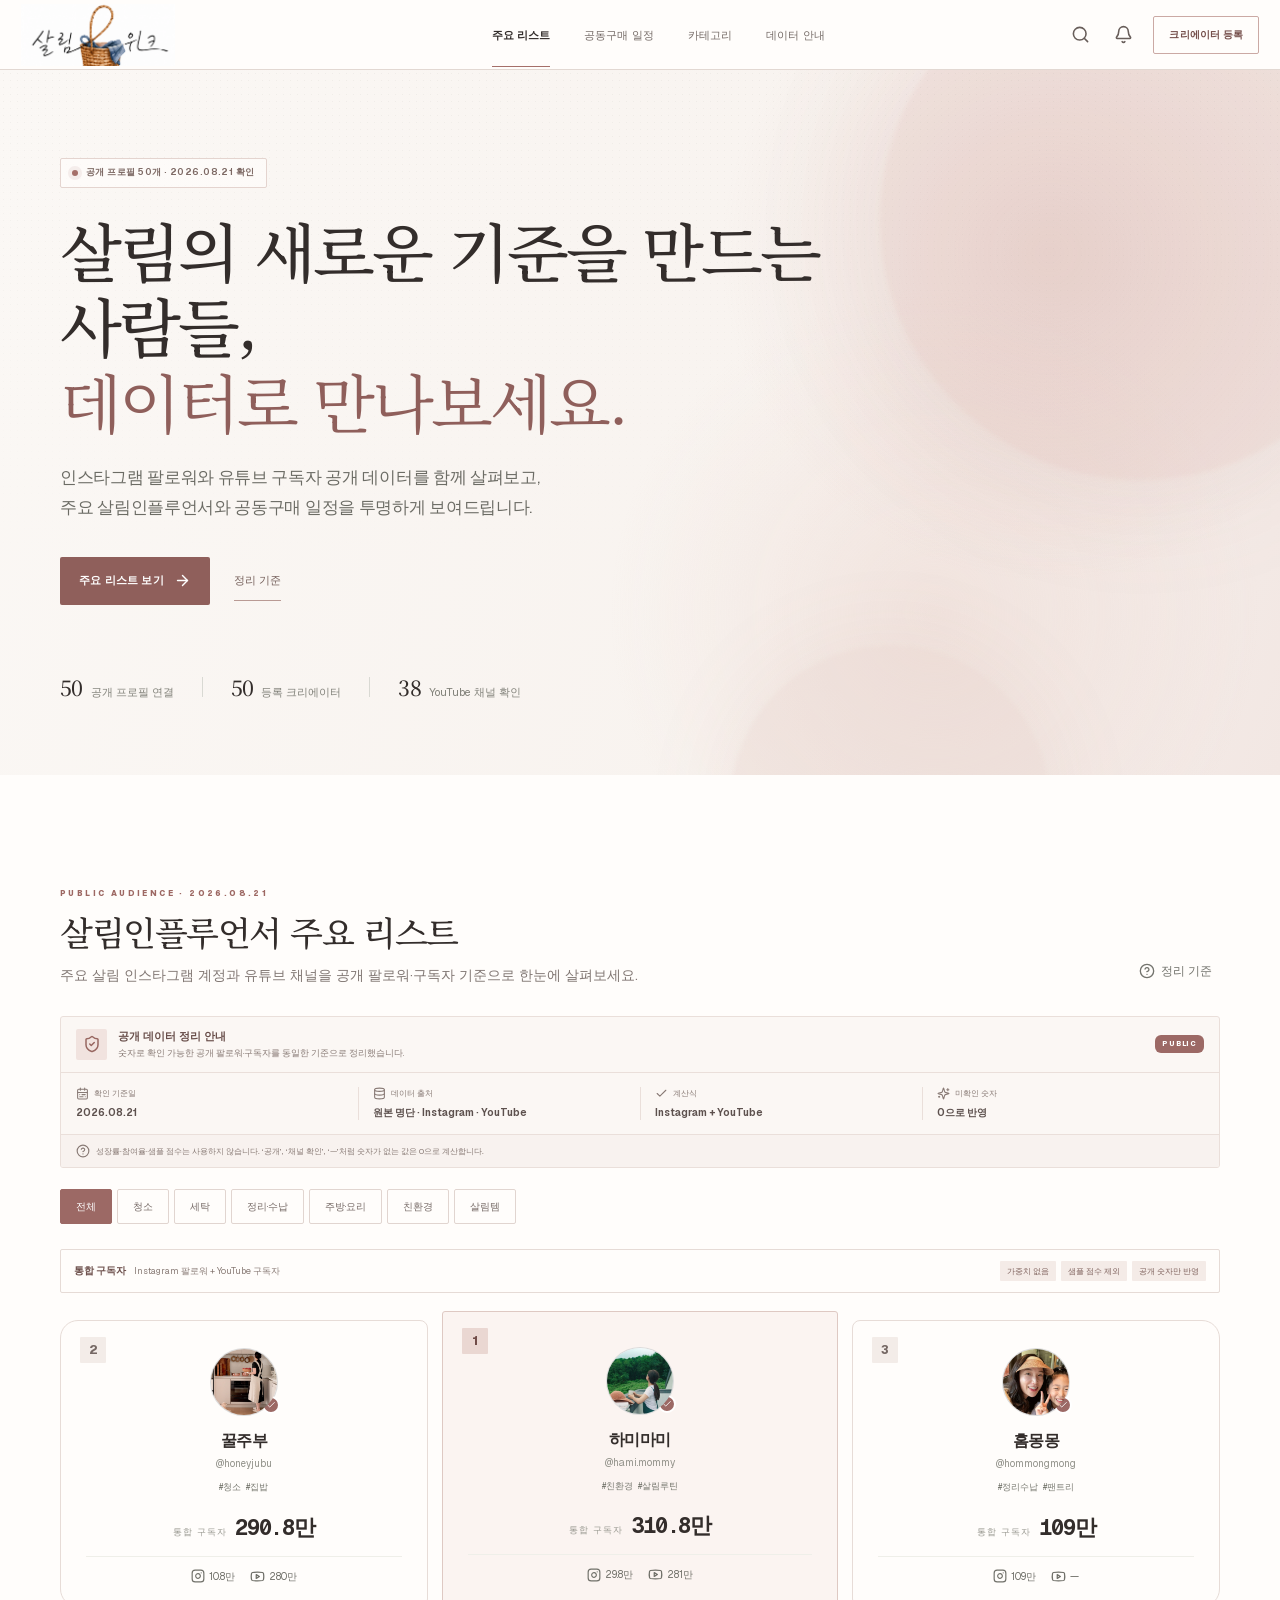
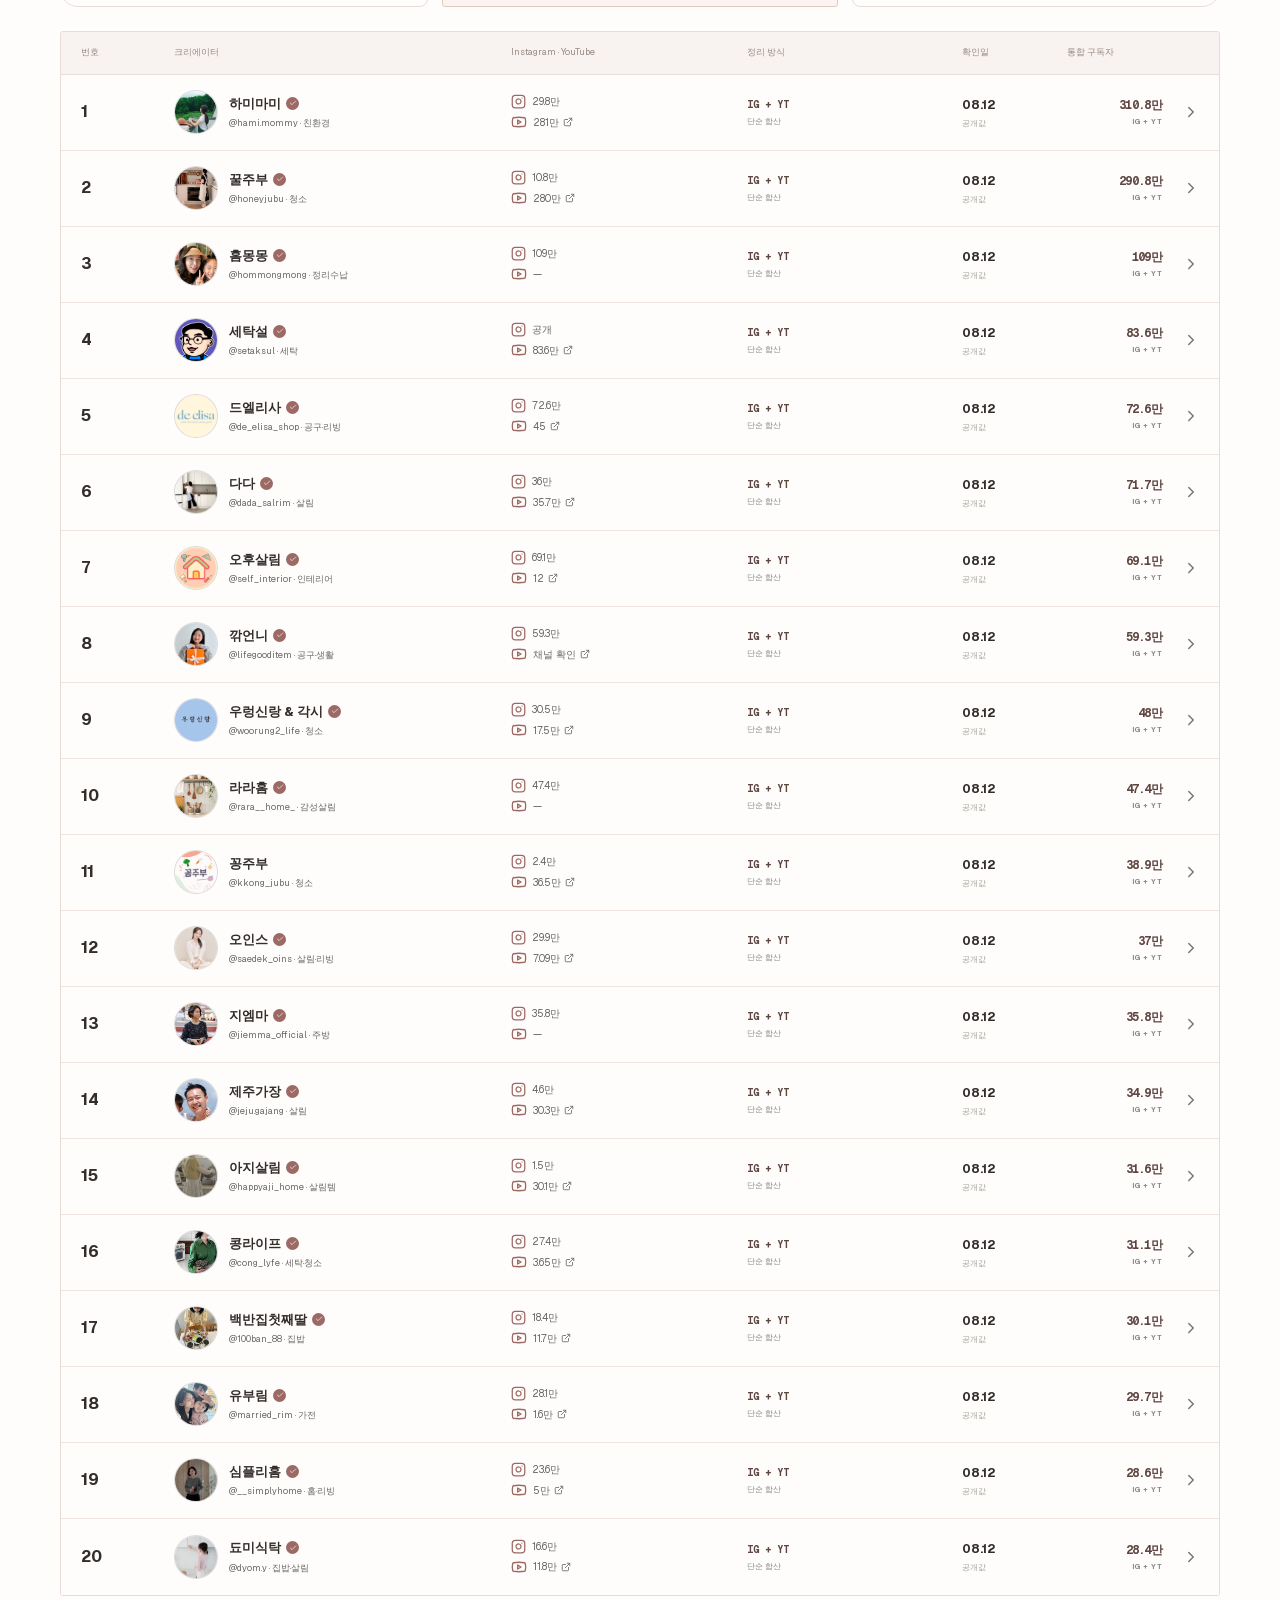
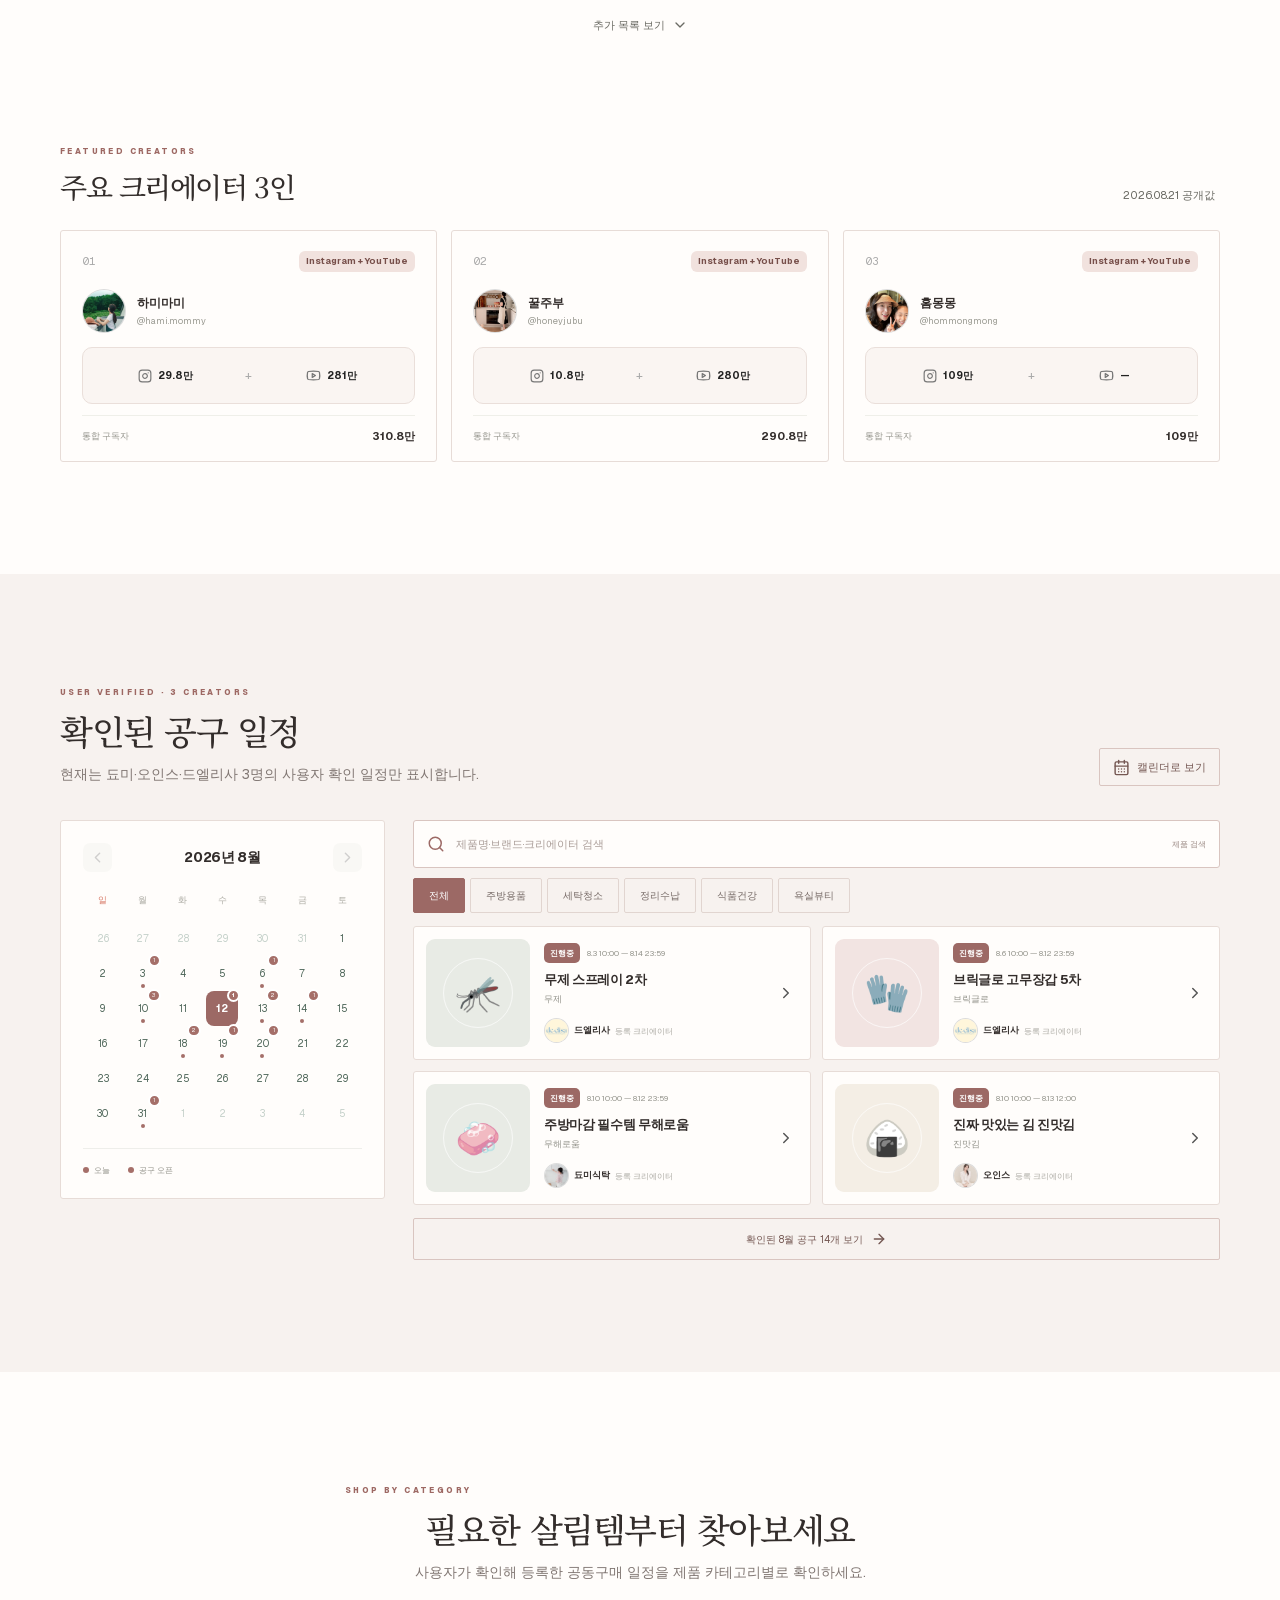
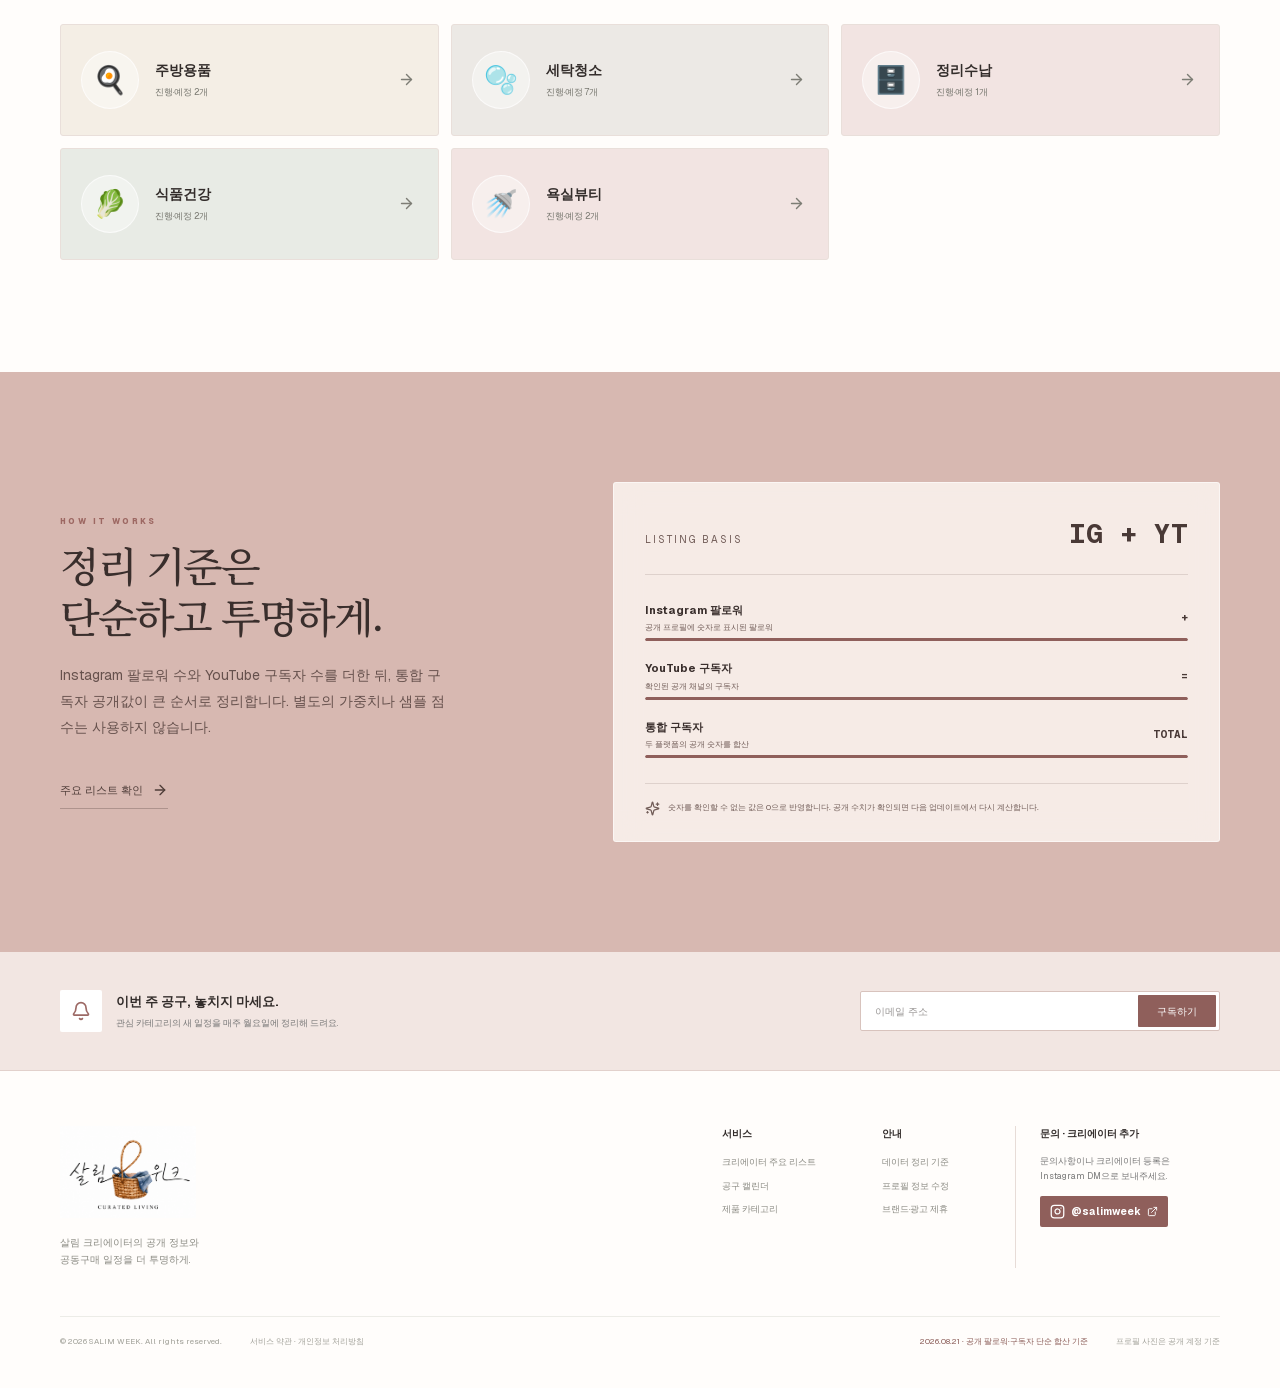
==== commit 92287d69: "u" ====
--- a/index.html
+++ b/index.html
@@ -1 +1 @@
-<!DOCTYPE html><html lang="ko"><head><meta charSet="utf-8"/><meta name="viewport" content="width=device-width, initial-scale=1"/><link rel="preload" href="/_next/static/media/797e433ab948586e-s.p.08e28id.o-okb.woff2" as="font" crossorigin="" type="font/woff2"/><link rel="preload" href="/_next/static/media/caa3a2e1cccd8315-s.p.09~u27dqhyhd6.woff2" as="font" crossorigin="" type="font/woff2"/><link rel="preload" as="image" href="/salimweek-logo.png"/><link rel="preload" as="image" href="/profiles/honeyjubu.jpg" referrerPolicy="no-referrer"/><link rel="preload" as="image" href="/profiles/hami-mommy.jpg" referrerPolicy="no-referrer"/><link rel="preload" as="image" href="/profiles/setaksul.jpg" referrerPolicy="no-referrer"/><link rel="preload" as="image" href="/profiles/de_elisa_shop.jpg" referrerPolicy="no-referrer"/><link rel="preload" as="image" href="/profiles/dada_salrim.jpg" referrerPolicy="no-referrer"/><link rel="preload" as="image" href="/profiles/self_interior.jpg" referrerPolicy="no-referrer"/><link rel="preload" as="image" href="/profiles/lifegooditem.jpg" referrerPolicy="no-referrer"/><link rel="preload" as="image" href="/profiles/woorung2_life.jpg" referrerPolicy="no-referrer"/><link rel="stylesheet" href="/_next/static/chunks/0ht-nnu_ll24-.css" data-precedence="next"/><link rel="preload" as="script" fetchPriority="low" href="/_next/static/chunks/0upw9qoyw5n06.js"/><script src="/_next/static/chunks/0wvrrkses3o1t.js" async=""></script><script src="/_next/static/chunks/026-8_90s9~zo.js" async=""></script><script src="/_next/static/chunks/turbopack-11y2t907yqs06.js" async=""></script><script src="/_next/static/chunks/0fjr_u15~-7zi.js" async=""></script><script src="/_next/static/chunks/0hmvz-r0l84v4.js" async=""></script><script src="/_next/static/chunks/0enh8n3fh6ku6.js" async=""></script><meta name="next-size-adjust" content=""/><title>살림위크 | 살림인플루언서 순위·공동구매 캘린더</title><meta name="description" content="인스타그램 팔로워와 유튜브 구독자를 합산한 살림인플루언서 순위와 살림 유튜버 순위, 살림 공동구매·인스타 공동구매 일정 및 공동구매 캘린더를 확인하세요."/><meta name="application-name" content="살림위크"/><link rel="author" href="https://salimweek.kr"/><meta name="author" content="살림위크"/><link rel="manifest" href="/manifest.webmanifest"/><meta name="keywords" content="살림 인플루언서,살림인플루언서,살림인플루언서 순위,살림 인플루언서 순위,살림 크리에이터,인플루언서 랭킹,공동구매,공구 일정,공동구매 일정,공동구매일정,공동구매 캘린더,공동구매캘린더,살림 공동구매,인스타 공동구매,살림 유튜버 순위,살림 인스타 순위,살림 인스타그램 순위,살림 인스타 계정,살림 인스타그램 계정,살림 인플루언서 랭킹,살림 유튜버 랭킹,인스타그램,유튜브,살림위크"/><meta name="creator" content="살림위크"/><meta name="publisher" content="살림위크"/><meta name="robots" content="index, follow"/><meta name="googlebot" content="index, follow, max-video-preview:-1, max-image-preview:large, max-snippet:-1"/><meta name="category" content="lifestyle"/><link rel="canonical" href="https://salimweek.kr"/><meta property="og:title" content="살림위크 | 살림인플루언서 순위·공동구매 캘린더"/><meta property="og:description" content="인스타그램 팔로워와 유튜브 구독자를 합산한 살림인플루언서 순위와 살림 유튜버 순위, 살림 공동구매·인스타 공동구매 일정 및 공동구매 캘린더를 확인하세요."/><meta property="og:url" content="https://salimweek.kr"/><meta property="og:site_name" content="살림위크"/><meta property="og:locale" content="ko_KR"/><meta property="og:image" content="https://salimweek.kr/salimweek-logo.png"/><meta property="og:image:width" content="1280"/><meta property="og:image:height" content="1280"/><meta property="og:image:alt" content="살림위크 — Curated Living"/><meta property="og:type" content="website"/><meta name="twitter:card" content="summary_large_image"/><meta name="twitter:title" content="살림위크 | 살림인플루언서 순위·공동구매 캘린더"/><meta name="twitter:description" content="인스타그램 팔로워와 유튜브 구독자를 합산한 살림인플루언서 순위와 살림 유튜버 순위, 살림 공동구매·인스타 공동구매 일정 및 공동구매 캘린더를 확인하세요."/><meta name="twitter:image" content="https://salimweek.kr/salimweek-logo.png"/><link rel="shortcut icon" href="/favicon-64x64.png?v=20260812"/><link rel="icon" href="/favicon-64x64.png?v=20260812" type="image/png" sizes="64x64"/><link rel="apple-touch-icon" href="/favicon-64x64.png?v=20260812"/><script src="/_next/static/chunks/03~yq9q893hmn.js" noModule=""></script></head><body class="geist_a71539c9-module__T19VSG__variable geist_mono_8d43a2aa-module__8Li5zG__variable antialiased"><div hidden=""><!--$--><!--/$--></div><script type="application/ld+json">{"@context":"https://schema.org","@graph":[{"@type":"Organization","@id":"https://salimweek.kr/#organization","name":"살림위크","url":"https://salimweek.kr","logo":"https://salimweek.kr/salimweek-logo.png","sameAs":["https://www.instagram.com/salimweek/"]},{"@type":"WebSite","@id":"https://salimweek.kr/#website","url":"https://salimweek.kr","name":"살림위크","description":"인스타그램 팔로워와 유튜브 구독자를 합산한 살림인플루언서 순위와 살림 유튜버 순위, 살림 공동구매·인스타 공동구매 일정 및 공동구매 캘린더를 확인하세요.","inLanguage":"ko-KR","publisher":{"@id":"https://salimweek.kr/#organization"}}]}</script><main><header class="site-header"><div class="header-inner"><button class="brand" aria-label="살림위크 홈"><span class="brand-logo-crop" aria-hidden="true"><img alt="" width="180" height="180" decoding="async" data-nimg="1" class="brand-logo-image" style="color:transparent" src="/salimweek-logo.png"/></span></button><nav class="" aria-label="주요 메뉴"><button class="nav-active">주요 리스트</button><button>공동구매 일정</button><button>카테고리</button><button>데이터 안내</button></nav><div class="header-actions"><button class="icon-button" aria-label="검색"><svg xmlns="http://www.w3.org/2000/svg" width="19" height="19" viewBox="0 0 24 24" fill="none" stroke="currentColor" stroke-width="2" stroke-linecap="round" stroke-linejoin="round" class="lucide lucide-search"><circle cx="11" cy="11" r="8"></circle><path d="m21 21-4.3-4.3"></path></svg></button><button class="icon-button " aria-label="알림"><svg xmlns="http://www.w3.org/2000/svg" width="19" height="19" viewBox="0 0 24 24" fill="none" stroke="currentColor" stroke-width="2" stroke-linecap="round" stroke-linejoin="round" class="lucide lucide-bell"><path d="M10.268 21a2 2 0 0 0 3.464 0"></path><path d="M3.262 15.326A1 1 0 0 0 4 17h16a1 1 0 0 0 .74-1.673C19.41 13.956 18 12.499 18 8A6 6 0 0 0 6 8c0 4.499-1.411 5.956-2.738 7.326"></path></svg></button><a class="outline-button desktop-only" href="https://www.instagram.com/salimweek/" target="_blank" rel="noreferrer">크리에이터 등록</a><button class="menu-button" aria-label="메뉴"><svg xmlns="http://www.w3.org/2000/svg" width="21" height="21" viewBox="0 0 24 24" fill="none" stroke="currentColor" stroke-width="2" stroke-linecap="round" stroke-linejoin="round" class="lucide lucide-menu"><line x1="4" x2="20" y1="12" y2="12"></line><line x1="4" x2="20" y1="6" y2="6"></line><line x1="4" x2="20" y1="18" y2="18"></line></svg></button></div></div></header><section class="hero" id="top"><div class="hero-orb orb-one"></div><div class="hero-orb orb-two"></div><div class="container hero-inner"><div class="eyebrow"><span class="live-dot"></span> 공개 프로필 50개 · 2026.08.12 확인</div><h1>살림의 새로운 기준을 만드는 사람들,<br/><em>데이터로 만나보세요.</em></h1><p>인스타그램 팔로워와 유튜브 구독자 공개 데이터를 함께 살펴보고,<br class="desktop-only"/> 주요 살림인플루언서와 공동구매 일정을 투명하게 보여드립니다.</p><div class="hero-actions"><button class="primary-button">주요 리스트 보기 <svg xmlns="http://www.w3.org/2000/svg" width="17" height="17" viewBox="0 0 24 24" fill="none" stroke="currentColor" stroke-width="2" stroke-linecap="round" stroke-linejoin="round" class="lucide lucide-arrow-right"><path d="M5 12h14"></path><path d="m12 5 7 7-7 7"></path></svg></button><button class="text-button">정리 기준</button></div><div class="hero-stats" aria-label="서비스 현황"><div><strong>50</strong><span>공개 프로필 연결</span></div><i></i><div><strong>50</strong><span>등록 크리에이터</span></div><i></i><div><strong>40</strong><span>YouTube 채널 확인</span></div></div></div></section><section class="section ranking-section" id="ranking"><div class="container"><div class="section-head"><div><span class="section-kicker">PUBLIC AUDIENCE · 2026.08.12</span><h2>살림인플루언서 주요 리스트</h2><p>주요 살림 인스타그램 계정과 유튜브 채널을 공개 팔로워·구독자 기준으로 한눈에 살펴보세요.</p></div><button class="method-link"><svg xmlns="http://www.w3.org/2000/svg" width="16" height="16" viewBox="0 0 24 24" fill="none" stroke="currentColor" stroke-width="2" stroke-linecap="round" stroke-linejoin="round" class="lucide lucide-circle-help"><circle cx="12" cy="12" r="10"></circle><path d="M9.09 9a3 3 0 0 1 5.83 1c0 2-3 3-3 3"></path><path d="M12 17h.01"></path></svg> 정리 기준</button></div><aside class="ranking-trust-panel" aria-label="공개 데이터 안내"><div class="trust-summary"><span class="trust-icon"><svg xmlns="http://www.w3.org/2000/svg" width="18" height="18" viewBox="0 0 24 24" fill="none" stroke="currentColor" stroke-width="2" stroke-linecap="round" stroke-linejoin="round" class="lucide lucide-shield-check"><path d="M20 13c0 5-3.5 7.5-7.66 8.95a1 1 0 0 1-.67-.01C7.5 20.5 4 18 4 13V6a1 1 0 0 1 1-1c2 0 4.5-1.2 6.24-2.72a1.17 1.17 0 0 1 1.52 0C14.51 3.81 17 5 19 5a1 1 0 0 1 1 1z"></path><path d="m9 12 2 2 4-4"></path></svg></span><span><b>공개 데이터 정리 안내</b><small>숫자로 확인 가능한 공개 팔로워·구독자를 동일한 기준으로 정리했습니다.</small></span><i>PUBLIC</i></div><dl class="trust-metrics"><div><dt><svg xmlns="http://www.w3.org/2000/svg" width="13" height="13" viewBox="0 0 24 24" fill="none" stroke="currentColor" stroke-width="2" stroke-linecap="round" stroke-linejoin="round" class="lucide lucide-calendar-range"><rect width="18" height="18" x="3" y="4" rx="2"></rect><path d="M16 2v4"></path><path d="M3 10h18"></path><path d="M8 2v4"></path><path d="M17 14h-6"></path><path d="M13 18H7"></path><path d="M7 14h.01"></path><path d="M17 18h.01"></path></svg> 확인 기준일</dt><dd>2026.08.12</dd></div><div><dt><svg xmlns="http://www.w3.org/2000/svg" width="13" height="13" viewBox="0 0 24 24" fill="none" stroke="currentColor" stroke-width="2" stroke-linecap="round" stroke-linejoin="round" class="lucide lucide-database"><ellipse cx="12" cy="5" rx="9" ry="3"></ellipse><path d="M3 5V19A9 3 0 0 0 21 19V5"></path><path d="M3 12A9 3 0 0 0 21 12"></path></svg> 데이터 출처</dt><dd>원본 명단 · Instagram · YouTube</dd></div><div><dt><svg xmlns="http://www.w3.org/2000/svg" width="13" height="13" viewBox="0 0 24 24" fill="none" stroke="currentColor" stroke-width="2" stroke-linecap="round" stroke-linejoin="round" class="lucide lucide-check"><path d="M20 6 9 17l-5-5"></path></svg> 계산식</dt><dd>Instagram + YouTube</dd></div><div><dt><svg xmlns="http://www.w3.org/2000/svg" width="13" height="13" viewBox="0 0 24 24" fill="none" stroke="currentColor" stroke-width="2" stroke-linecap="round" stroke-linejoin="round" class="lucide lucide-sparkles"><path d="M9.937 15.5A2 2 0 0 0 8.5 14.063l-6.135-1.582a.5.5 0 0 1 0-.962L8.5 9.936A2 2 0 0 0 9.937 8.5l1.582-6.135a.5.5 0 0 1 .963 0L14.063 8.5A2 2 0 0 0 15.5 9.937l6.135 1.581a.5.5 0 0 1 0 .964L15.5 14.063a2 2 0 0 0-1.437 1.437l-1.582 6.135a.5.5 0 0 1-.963 0z"></path><path d="M20 3v4"></path><path d="M22 5h-4"></path><path d="M4 17v2"></path><path d="M5 18H3"></path></svg> 미확인 숫자</dt><dd>0으로 반영</dd></div></dl><p class="trust-footnote"><svg xmlns="http://www.w3.org/2000/svg" width="14" height="14" viewBox="0 0 24 24" fill="none" stroke="currentColor" stroke-width="2" stroke-linecap="round" stroke-linejoin="round" class="lucide lucide-circle-help"><circle cx="12" cy="12" r="10"></circle><path d="M9.09 9a3 3 0 0 1 5.83 1c0 2-3 3-3 3"></path><path d="M12 17h.01"></path></svg> 성장률·참여율·샘플 점수는 사용하지 않습니다. ‘공개’, ‘채널 확인’, ‘—’처럼 숫자가 없는 값은 0으로 계산합니다.</p></aside><div class="category-tabs" role="tablist" aria-label="크리에이터 카테고리"><button class="active">전체</button><button class="">청소</button><button class="">세탁</button><button class="">정리·수납</button><button class="">주방·요리</button><button class="">친환경</button><button class="">살림템</button></div><div class="index-guide"><span><b>통합 구독자</b> Instagram 팔로워 + YouTube 구독자</span><div><i>가중치 없음</i><i>샘플 점수 제외</i><i>공개 숫자만 반영</i></div></div><div class="podium-grid"><a class="podium-card rank-2" href="https://www.instagram.com/honeyjubu/" target="_blank" rel="noreferrer" aria-label="꿀주부 인스타그램 열기"><span class="podium-rank">2</span><div class="podium-profile"><span class="avatar avatar-large avatar-honey" aria-hidden="true"><span>HJ</span><img src="/profiles/honeyjubu.jpg" alt="" loading="eager" referrerPolicy="no-referrer"/></span><span class="verified"><svg xmlns="http://www.w3.org/2000/svg" width="10" height="10" viewBox="0 0 24 24" fill="none" stroke="currentColor" stroke-width="2" stroke-linecap="round" stroke-linejoin="round" class="lucide lucide-check"><path d="M20 6 9 17l-5-5"></path></svg></span></div><strong>꿀주부</strong><span class="handle">@honeyjubu</span><div class="podium-tags"><span>#<!-- -->청소</span><span>#<!-- -->집밥</span></div><div class="podium-score"><span>통합 구독자</span><b>290.8만</b></div><div class="platform-scores"><span><svg xmlns="http://www.w3.org/2000/svg" width="14" height="14" viewBox="0 0 24 24" fill="none" stroke="currentColor" stroke-width="2" stroke-linecap="round" stroke-linejoin="round" class="lucide lucide-instagram"><rect width="20" height="20" x="2" y="2" rx="5" ry="5"></rect><path d="M16 11.37A4 4 0 1 1 12.63 8 4 4 0 0 1 16 11.37z"></path><line x1="17.5" x2="17.51" y1="6.5" y2="6.5"></line></svg> <!-- -->10.8만</span><span><svg xmlns="http://www.w3.org/2000/svg" width="15" height="15" viewBox="0 0 24 24" fill="none" stroke="currentColor" stroke-width="2" stroke-linecap="round" stroke-linejoin="round" class="lucide lucide-youtube"><path d="M2.5 17a24.12 24.12 0 0 1 0-10 2 2 0 0 1 1.4-1.4 49.56 49.56 0 0 1 16.2 0A2 2 0 0 1 21.5 7a24.12 24.12 0 0 1 0 10 2 2 0 0 1-1.4 1.4 49.55 49.55 0 0 1-16.2 0A2 2 0 0 1 2.5 17"></path><path d="m10 15 5-3-5-3z"></path></svg> <!-- -->280만</span></div></a><a class="podium-card rank-1" href="https://www.instagram.com/hami.mommy/" target="_blank" rel="noreferrer" aria-label="하미마미 인스타그램 열기"><span class="podium-rank">1</span><div class="podium-profile"><span class="avatar avatar-large avatar-sage" aria-hidden="true"><span>HM</span><img src="/profiles/hami-mommy.jpg" alt="" loading="eager" referrerPolicy="no-referrer"/></span><span class="verified"><svg xmlns="http://www.w3.org/2000/svg" width="10" height="10" viewBox="0 0 24 24" fill="none" stroke="currentColor" stroke-width="2" stroke-linecap="round" stroke-linejoin="round" class="lucide lucide-check"><path d="M20 6 9 17l-5-5"></path></svg></span></div><strong>하미마미</strong><span class="handle">@hami.mommy</span><div class="podium-tags"><span>#<!-- -->친환경</span><span>#<!-- -->살림루틴</span></div><div class="podium-score"><span>통합 구독자</span><b>310.8만</b></div><div class="platform-scores"><span><svg xmlns="http://www.w3.org/2000/svg" width="14" height="14" viewBox="0 0 24 24" fill="none" stroke="currentColor" stroke-width="2" stroke-linecap="round" stroke-linejoin="round" class="lucide lucide-instagram"><rect width="20" height="20" x="2" y="2" rx="5" ry="5"></rect><path d="M16 11.37A4 4 0 1 1 12.63 8 4 4 0 0 1 16 11.37z"></path><line x1="17.5" x2="17.51" y1="6.5" y2="6.5"></line></svg> <!-- -->29.8만</span><span><svg xmlns="http://www.w3.org/2000/svg" width="15" height="15" viewBox="0 0 24 24" fill="none" stroke="currentColor" stroke-width="2" stroke-linecap="round" stroke-linejoin="round" class="lucide lucide-youtube"><path d="M2.5 17a24.12 24.12 0 0 1 0-10 2 2 0 0 1 1.4-1.4 49.56 49.56 0 0 1 16.2 0A2 2 0 0 1 21.5 7a24.12 24.12 0 0 1 0 10 2 2 0 0 1-1.4 1.4 49.55 49.55 0 0 1-16.2 0A2 2 0 0 1 2.5 17"></path><path d="m10 15 5-3-5-3z"></path></svg> <!-- -->281만</span></div></a><a class="podium-card rank-3" href="https://www.instagram.com/setaksul/" target="_blank" rel="noreferrer" aria-label="세탁설 인스타그램 열기"><span class="podium-rank">3</span><div class="podium-profile"><span class="avatar avatar-large avatar-blue" aria-hidden="true"><span>SS</span><img src="/profiles/setaksul.jpg" alt="" loading="eager" referrerPolicy="no-referrer"/></span><span class="verified"><svg xmlns="http://www.w3.org/2000/svg" width="10" height="10" viewBox="0 0 24 24" fill="none" stroke="currentColor" stroke-width="2" stroke-linecap="round" stroke-linejoin="round" class="lucide lucide-check"><path d="M20 6 9 17l-5-5"></path></svg></span></div><strong>세탁설</strong><span class="handle">@setaksul</span><div class="podium-tags"><span>#<!-- -->세탁</span><span>#<!-- -->청소</span></div><div class="podium-score"><span>통합 구독자</span><b>83.6만</b></div><div class="platform-scores"><span><svg xmlns="http://www.w3.org/2000/svg" width="14" height="14" viewBox="0 0 24 24" fill="none" stroke="currentColor" stroke-width="2" stroke-linecap="round" stroke-linejoin="round" class="lucide lucide-instagram"><rect width="20" height="20" x="2" y="2" rx="5" ry="5"></rect><path d="M16 11.37A4 4 0 1 1 12.63 8 4 4 0 0 1 16 11.37z"></path><line x1="17.5" x2="17.51" y1="6.5" y2="6.5"></line></svg> <!-- -->공개</span><span><svg xmlns="http://www.w3.org/2000/svg" width="15" height="15" viewBox="0 0 24 24" fill="none" stroke="currentColor" stroke-width="2" stroke-linecap="round" stroke-linejoin="round" class="lucide lucide-youtube"><path d="M2.5 17a24.12 24.12 0 0 1 0-10 2 2 0 0 1 1.4-1.4 49.56 49.56 0 0 1 16.2 0A2 2 0 0 1 21.5 7a24.12 24.12 0 0 1 0 10 2 2 0 0 1-1.4 1.4 49.55 49.55 0 0 1-16.2 0A2 2 0 0 1 2.5 17"></path><path d="m10 15 5-3-5-3z"></path></svg> <!-- -->83.6만</span></div></a></div><div class="ranking-table-wrap"><div class="ranking-table-head"><span>번호</span><span>크리에이터</span><span>Instagram · YouTube</span><span>정리 방식</span><span>확인일</span><span>통합 구독자</span><span></span></div><div class="ranking-list"><div class="ranking-row"><div class="rank-cell"><strong>1</strong></div><a class="creator-cell" href="https://www.instagram.com/hami.mommy/" target="_blank" rel="noreferrer" aria-label="하미마미 인스타그램 열기"><span class="avatar avatar-medium avatar-sage" aria-hidden="true"><span>HM</span><img src="/profiles/hami-mommy.jpg" alt="" loading="eager" referrerPolicy="no-referrer"/></span><span><b>하미마미<i class="tiny-check"><svg xmlns="http://www.w3.org/2000/svg" width="8" height="8" viewBox="0 0 24 24" fill="none" stroke="currentColor" stroke-width="2" stroke-linecap="round" stroke-linejoin="round" class="lucide lucide-check"><path d="M20 6 9 17l-5-5"></path></svg></i></b><small>@hami.mommy<!-- --> · <!-- -->친환경</small></span></a><div class="sns-cell"><span><svg xmlns="http://www.w3.org/2000/svg" width="15" height="15" viewBox="0 0 24 24" fill="none" stroke="currentColor" stroke-width="2" stroke-linecap="round" stroke-linejoin="round" class="lucide lucide-instagram"><rect width="20" height="20" x="2" y="2" rx="5" ry="5"></rect><path d="M16 11.37A4 4 0 1 1 12.63 8 4 4 0 0 1 16 11.37z"></path><line x1="17.5" x2="17.51" y1="6.5" y2="6.5"></line></svg> <!-- -->29.8만</span><a href="https://www.youtube.com/@hamimommy" target="_blank" rel="noreferrer" aria-label="하미마미 유튜브 열기"><svg xmlns="http://www.w3.org/2000/svg" width="16" height="16" viewBox="0 0 24 24" fill="none" stroke="currentColor" stroke-width="2" stroke-linecap="round" stroke-linejoin="round" class="lucide lucide-youtube"><path d="M2.5 17a24.12 24.12 0 0 1 0-10 2 2 0 0 1 1.4-1.4 49.56 49.56 0 0 1 16.2 0A2 2 0 0 1 21.5 7a24.12 24.12 0 0 1 0 10 2 2 0 0 1-1.4 1.4 49.55 49.55 0 0 1-16.2 0A2 2 0 0 1 2.5 17"></path><path d="m10 15 5-3-5-3z"></path></svg> <!-- -->281만<!-- --> <svg xmlns="http://www.w3.org/2000/svg" width="10" height="10" viewBox="0 0 24 24" fill="none" stroke="currentColor" stroke-width="2" stroke-linecap="round" stroke-linejoin="round" class="lucide lucide-external-link"><path d="M15 3h6v6"></path><path d="M10 14 21 3"></path><path d="M18 13v6a2 2 0 0 1-2 2H5a2 2 0 0 1-2-2V8a2 2 0 0 1 2-2h6"></path></svg></a></div><div class="growth-cell basis-cell"><b>IG + YT</b><span>단순 합산</span></div><div class="engagement-cell"><b>08.12</b><span>공개값</span></div><div class="score-cell"><span class="audience-total audience-total-compact" title="합계 3,108,000명"><b>310.8만</b><small>IG + YT</small></span></div><button class="row-detail-button" aria-label="하미마미 상세 정보"><svg xmlns="http://www.w3.org/2000/svg" width="18" height="18" viewBox="0 0 24 24" fill="none" stroke="currentColor" stroke-width="2" stroke-linecap="round" stroke-linejoin="round" class="lucide lucide-chevron-right row-arrow"><path d="m9 18 6-6-6-6"></path></svg></button></div><div class="ranking-row"><div class="rank-cell"><strong>2</strong></div><a class="creator-cell" href="https://www.instagram.com/honeyjubu/" target="_blank" rel="noreferrer" aria-label="꿀주부 인스타그램 열기"><span class="avatar avatar-medium avatar-honey" aria-hidden="true"><span>HJ</span><img src="/profiles/honeyjubu.jpg" alt="" loading="eager" referrerPolicy="no-referrer"/></span><span><b>꿀주부<i class="tiny-check"><svg xmlns="http://www.w3.org/2000/svg" width="8" height="8" viewBox="0 0 24 24" fill="none" stroke="currentColor" stroke-width="2" stroke-linecap="round" stroke-linejoin="round" class="lucide lucide-check"><path d="M20 6 9 17l-5-5"></path></svg></i></b><small>@honeyjubu<!-- --> · <!-- -->청소</small></span></a><div class="sns-cell"><span><svg xmlns="http://www.w3.org/2000/svg" width="15" height="15" viewBox="0 0 24 24" fill="none" stroke="currentColor" stroke-width="2" stroke-linecap="round" stroke-linejoin="round" class="lucide lucide-instagram"><rect width="20" height="20" x="2" y="2" rx="5" ry="5"></rect><path d="M16 11.37A4 4 0 1 1 12.63 8 4 4 0 0 1 16 11.37z"></path><line x1="17.5" x2="17.51" y1="6.5" y2="6.5"></line></svg> <!-- -->10.8만</span><a href="https://www.youtube.com/@Honeyjubu" target="_blank" rel="noreferrer" aria-label="꿀주부 유튜브 열기"><svg xmlns="http://www.w3.org/2000/svg" width="16" height="16" viewBox="0 0 24 24" fill="none" stroke="currentColor" stroke-width="2" stroke-linecap="round" stroke-linejoin="round" class="lucide lucide-youtube"><path d="M2.5 17a24.12 24.12 0 0 1 0-10 2 2 0 0 1 1.4-1.4 49.56 49.56 0 0 1 16.2 0A2 2 0 0 1 21.5 7a24.12 24.12 0 0 1 0 10 2 2 0 0 1-1.4 1.4 49.55 49.55 0 0 1-16.2 0A2 2 0 0 1 2.5 17"></path><path d="m10 15 5-3-5-3z"></path></svg> <!-- -->280만<!-- --> <svg xmlns="http://www.w3.org/2000/svg" width="10" height="10" viewBox="0 0 24 24" fill="none" stroke="currentColor" stroke-width="2" stroke-linecap="round" stroke-linejoin="round" class="lucide lucide-external-link"><path d="M15 3h6v6"></path><path d="M10 14 21 3"></path><path d="M18 13v6a2 2 0 0 1-2 2H5a2 2 0 0 1-2-2V8a2 2 0 0 1 2-2h6"></path></svg></a></div><div class="growth-cell basis-cell"><b>IG + YT</b><span>단순 합산</span></div><div class="engagement-cell"><b>08.12</b><span>공개값</span></div><div class="score-cell"><span class="audience-total audience-total-compact" title="합계 2,908,000명"><b>290.8만</b><small>IG + YT</small></span></div><button class="row-detail-button" aria-label="꿀주부 상세 정보"><svg xmlns="http://www.w3.org/2000/svg" width="18" height="18" viewBox="0 0 24 24" fill="none" stroke="currentColor" stroke-width="2" stroke-linecap="round" stroke-linejoin="round" class="lucide lucide-chevron-right row-arrow"><path d="m9 18 6-6-6-6"></path></svg></button></div><div class="ranking-row"><div class="rank-cell"><strong>3</strong></div><a class="creator-cell" href="https://www.instagram.com/setaksul/" target="_blank" rel="noreferrer" aria-label="세탁설 인스타그램 열기"><span class="avatar avatar-medium avatar-blue" aria-hidden="true"><span>SS</span><img src="/profiles/setaksul.jpg" alt="" loading="eager" referrerPolicy="no-referrer"/></span><span><b>세탁설<i class="tiny-check"><svg xmlns="http://www.w3.org/2000/svg" width="8" height="8" viewBox="0 0 24 24" fill="none" stroke="currentColor" stroke-width="2" stroke-linecap="round" stroke-linejoin="round" class="lucide lucide-check"><path d="M20 6 9 17l-5-5"></path></svg></i></b><small>@setaksul<!-- --> · <!-- -->세탁</small></span></a><div class="sns-cell"><span><svg xmlns="http://www.w3.org/2000/svg" width="15" height="15" viewBox="0 0 24 24" fill="none" stroke="currentColor" stroke-width="2" stroke-linecap="round" stroke-linejoin="round" class="lucide lucide-instagram"><rect width="20" height="20" x="2" y="2" rx="5" ry="5"></rect><path d="M16 11.37A4 4 0 1 1 12.63 8 4 4 0 0 1 16 11.37z"></path><line x1="17.5" x2="17.51" y1="6.5" y2="6.5"></line></svg> <!-- -->공개</span><a href="https://www.youtube.com/@setaksul" target="_blank" rel="noreferrer" aria-label="세탁설 유튜브 열기"><svg xmlns="http://www.w3.org/2000/svg" width="16" height="16" viewBox="0 0 24 24" fill="none" stroke="currentColor" stroke-width="2" stroke-linecap="round" stroke-linejoin="round" class="lucide lucide-youtube"><path d="M2.5 17a24.12 24.12 0 0 1 0-10 2 2 0 0 1 1.4-1.4 49.56 49.56 0 0 1 16.2 0A2 2 0 0 1 21.5 7a24.12 24.12 0 0 1 0 10 2 2 0 0 1-1.4 1.4 49.55 49.55 0 0 1-16.2 0A2 2 0 0 1 2.5 17"></path><path d="m10 15 5-3-5-3z"></path></svg> <!-- -->83.6만<!-- --> <svg xmlns="http://www.w3.org/2000/svg" width="10" height="10" viewBox="0 0 24 24" fill="none" stroke="currentColor" stroke-width="2" stroke-linecap="round" stroke-linejoin="round" class="lucide lucide-external-link"><path d="M15 3h6v6"></path><path d="M10 14 21 3"></path><path d="M18 13v6a2 2 0 0 1-2 2H5a2 2 0 0 1-2-2V8a2 2 0 0 1 2-2h6"></path></svg></a></div><div class="growth-cell basis-cell"><b>IG + YT</b><span>단순 합산</span></div><div class="engagement-cell"><b>08.12</b><span>공개값</span></div><div class="score-cell"><span class="audience-total audience-total-compact" title="합계 836,000명"><b>83.6만</b><small>IG + YT</small></span></div><button class="row-detail-button" aria-label="세탁설 상세 정보"><svg xmlns="http://www.w3.org/2000/svg" width="18" height="18" viewBox="0 0 24 24" fill="none" stroke="currentColor" stroke-width="2" stroke-linecap="round" stroke-linejoin="round" class="lucide lucide-chevron-right row-arrow"><path d="m9 18 6-6-6-6"></path></svg></button></div><div class="ranking-row"><div class="rank-cell"><strong>4</strong></div><a class="creator-cell" href="https://www.instagram.com/de_elisa_shop/" target="_blank" rel="noreferrer" aria-label="드엘리사 인스타그램 열기"><span class="avatar avatar-medium avatar-sage" aria-hidden="true"><span>드엘</span><img src="/profiles/de_elisa_shop.jpg" alt="" loading="eager" referrerPolicy="no-referrer"/></span><span><b>드엘리사<i class="tiny-check"><svg xmlns="http://www.w3.org/2000/svg" width="8" height="8" viewBox="0 0 24 24" fill="none" stroke="currentColor" stroke-width="2" stroke-linecap="round" stroke-linejoin="round" class="lucide lucide-check"><path d="M20 6 9 17l-5-5"></path></svg></i></b><small>@de_elisa_shop<!-- --> · <!-- -->공구·리빙</small></span></a><div class="sns-cell"><span><svg xmlns="http://www.w3.org/2000/svg" width="15" height="15" viewBox="0 0 24 24" fill="none" stroke="currentColor" stroke-width="2" stroke-linecap="round" stroke-linejoin="round" class="lucide lucide-instagram"><rect width="20" height="20" x="2" y="2" rx="5" ry="5"></rect><path d="M16 11.37A4 4 0 1 1 12.63 8 4 4 0 0 1 16 11.37z"></path><line x1="17.5" x2="17.51" y1="6.5" y2="6.5"></line></svg> <!-- -->72.6만</span><a href="https://www.youtube.com/@de_elisa_shop" target="_blank" rel="noreferrer" aria-label="드엘리사 유튜브 열기"><svg xmlns="http://www.w3.org/2000/svg" width="16" height="16" viewBox="0 0 24 24" fill="none" stroke="currentColor" stroke-width="2" stroke-linecap="round" stroke-linejoin="round" class="lucide lucide-youtube"><path d="M2.5 17a24.12 24.12 0 0 1 0-10 2 2 0 0 1 1.4-1.4 49.56 49.56 0 0 1 16.2 0A2 2 0 0 1 21.5 7a24.12 24.12 0 0 1 0 10 2 2 0 0 1-1.4 1.4 49.55 49.55 0 0 1-16.2 0A2 2 0 0 1 2.5 17"></path><path d="m10 15 5-3-5-3z"></path></svg> <!-- -->45<!-- --> <svg xmlns="http://www.w3.org/2000/svg" width="10" height="10" viewBox="0 0 24 24" fill="none" stroke="currentColor" stroke-width="2" stroke-linecap="round" stroke-linejoin="round" class="lucide lucide-external-link"><path d="M15 3h6v6"></path><path d="M10 14 21 3"></path><path d="M18 13v6a2 2 0 0 1-2 2H5a2 2 0 0 1-2-2V8a2 2 0 0 1 2-2h6"></path></svg></a></div><div class="growth-cell basis-cell"><b>IG + YT</b><span>단순 합산</span></div><div class="engagement-cell"><b>08.12</b><span>공개값</span></div><div class="score-cell"><span class="audience-total audience-total-compact" title="합계 726,045명"><b>72.6만</b><small>IG + YT</small></span></div><button class="row-detail-button" aria-label="드엘리사 상세 정보"><svg xmlns="http://www.w3.org/2000/svg" width="18" height="18" viewBox="0 0 24 24" fill="none" stroke="currentColor" stroke-width="2" stroke-linecap="round" stroke-linejoin="round" class="lucide lucide-chevron-right row-arrow"><path d="m9 18 6-6-6-6"></path></svg></button></div><div class="ranking-row"><div class="rank-cell"><strong>5</strong></div><a class="creator-cell" href="https://www.instagram.com/dada_salrim/" target="_blank" rel="noreferrer" aria-label="다다 인스타그램 열기"><span class="avatar avatar-medium avatar-blue" aria-hidden="true"><span>다다</span><img src="/profiles/dada_salrim.jpg" alt="" loading="eager" referrerPolicy="no-referrer"/></span><span><b>다다<i class="tiny-check"><svg xmlns="http://www.w3.org/2000/svg" width="8" height="8" viewBox="0 0 24 24" fill="none" stroke="currentColor" stroke-width="2" stroke-linecap="round" stroke-linejoin="round" class="lucide lucide-check"><path d="M20 6 9 17l-5-5"></path></svg></i></b><small>@dada_salrim<!-- --> · <!-- -->살림</small></span></a><div class="sns-cell"><span><svg xmlns="http://www.w3.org/2000/svg" width="15" height="15" viewBox="0 0 24 24" fill="none" stroke="currentColor" stroke-width="2" stroke-linecap="round" stroke-linejoin="round" class="lucide lucide-instagram"><rect width="20" height="20" x="2" y="2" rx="5" ry="5"></rect><path d="M16 11.37A4 4 0 1 1 12.63 8 4 4 0 0 1 16 11.37z"></path><line x1="17.5" x2="17.51" y1="6.5" y2="6.5"></line></svg> <!-- -->36만</span><a href="https://www.youtube.com/@dada_salrim" target="_blank" rel="noreferrer" aria-label="다다 유튜브 열기"><svg xmlns="http://www.w3.org/2000/svg" width="16" height="16" viewBox="0 0 24 24" fill="none" stroke="currentColor" stroke-width="2" stroke-linecap="round" stroke-linejoin="round" class="lucide lucide-youtube"><path d="M2.5 17a24.12 24.12 0 0 1 0-10 2 2 0 0 1 1.4-1.4 49.56 49.56 0 0 1 16.2 0A2 2 0 0 1 21.5 7a24.12 24.12 0 0 1 0 10 2 2 0 0 1-1.4 1.4 49.55 49.55 0 0 1-16.2 0A2 2 0 0 1 2.5 17"></path><path d="m10 15 5-3-5-3z"></path></svg> <!-- -->35.7만<!-- --> <svg xmlns="http://www.w3.org/2000/svg" width="10" height="10" viewBox="0 0 24 24" fill="none" stroke="currentColor" stroke-width="2" stroke-linecap="round" stroke-linejoin="round" class="lucide lucide-external-link"><path d="M15 3h6v6"></path><path d="M10 14 21 3"></path><path d="M18 13v6a2 2 0 0 1-2 2H5a2 2 0 0 1-2-2V8a2 2 0 0 1 2-2h6"></path></svg></a></div><div class="growth-cell basis-cell"><b>IG + YT</b><span>단순 합산</span></div><div class="engagement-cell"><b>08.12</b><span>공개값</span></div><div class="score-cell"><span class="audience-total audience-total-compact" title="합계 717,000명"><b>71.7만</b><small>IG + YT</small></span></div><button class="row-detail-button" aria-label="다다 상세 정보"><svg xmlns="http://www.w3.org/2000/svg" width="18" height="18" viewBox="0 0 24 24" fill="none" stroke="currentColor" stroke-width="2" stroke-linecap="round" stroke-linejoin="round" class="lucide lucide-chevron-right row-arrow"><path d="m9 18 6-6-6-6"></path></svg></button></div><div class="ranking-row"><div class="rank-cell"><strong>6</strong></div><a class="creator-cell" href="https://www.instagram.com/self_interior/" target="_blank" rel="noreferrer" aria-label="오후살림 인스타그램 열기"><span class="avatar avatar-medium avatar-peach" aria-hidden="true"><span>오후</span><img src="/profiles/self_interior.jpg" alt="" loading="eager" referrerPolicy="no-referrer"/></span><span><b>오후살림<i class="tiny-check"><svg xmlns="http://www.w3.org/2000/svg" width="8" height="8" viewBox="0 0 24 24" fill="none" stroke="currentColor" stroke-width="2" stroke-linecap="round" stroke-linejoin="round" class="lucide lucide-check"><path d="M20 6 9 17l-5-5"></path></svg></i></b><small>@self_interior<!-- --> · <!-- -->인테리어</small></span></a><div class="sns-cell"><span><svg xmlns="http://www.w3.org/2000/svg" width="15" height="15" viewBox="0 0 24 24" fill="none" stroke="currentColor" stroke-width="2" stroke-linecap="round" stroke-linejoin="round" class="lucide lucide-instagram"><rect width="20" height="20" x="2" y="2" rx="5" ry="5"></rect><path d="M16 11.37A4 4 0 1 1 12.63 8 4 4 0 0 1 16 11.37z"></path><line x1="17.5" x2="17.51" y1="6.5" y2="6.5"></line></svg> <!-- -->69.1만</span><a href="https://www.youtube.com/channel/UC48OPUBVRZkz2EET_7gvF_Q" target="_blank" rel="noreferrer" aria-label="오후살림 유튜브 열기"><svg xmlns="http://www.w3.org/2000/svg" width="16" height="16" viewBox="0 0 24 24" fill="none" stroke="currentColor" stroke-width="2" stroke-linecap="round" stroke-linejoin="round" class="lucide lucide-youtube"><path d="M2.5 17a24.12 24.12 0 0 1 0-10 2 2 0 0 1 1.4-1.4 49.56 49.56 0 0 1 16.2 0A2 2 0 0 1 21.5 7a24.12 24.12 0 0 1 0 10 2 2 0 0 1-1.4 1.4 49.55 49.55 0 0 1-16.2 0A2 2 0 0 1 2.5 17"></path><path d="m10 15 5-3-5-3z"></path></svg> <!-- -->12<!-- --> <svg xmlns="http://www.w3.org/2000/svg" width="10" height="10" viewBox="0 0 24 24" fill="none" stroke="currentColor" stroke-width="2" stroke-linecap="round" stroke-linejoin="round" class="lucide lucide-external-link"><path d="M15 3h6v6"></path><path d="M10 14 21 3"></path><path d="M18 13v6a2 2 0 0 1-2 2H5a2 2 0 0 1-2-2V8a2 2 0 0 1 2-2h6"></path></svg></a></div><div class="growth-cell basis-cell"><b>IG + YT</b><span>단순 합산</span></div><div class="engagement-cell"><b>08.12</b><span>공개값</span></div><div class="score-cell"><span class="audience-total audience-total-compact" title="합계 691,012명"><b>69.1만</b><small>IG + YT</small></span></div><button class="row-detail-button" aria-label="오후살림 상세 정보"><svg xmlns="http://www.w3.org/2000/svg" width="18" height="18" viewBox="0 0 24 24" fill="none" stroke="currentColor" stroke-width="2" stroke-linecap="round" stroke-linejoin="round" class="lucide lucide-chevron-right row-arrow"><path d="m9 18 6-6-6-6"></path></svg></button></div><div class="ranking-row"><div class="rank-cell"><strong>7</strong></div><a class="creator-cell" href="https://www.instagram.com/lifegooditem/" target="_blank" rel="noreferrer" aria-label="깎언니 인스타그램 열기"><span class="avatar avatar-medium avatar-honey" aria-hidden="true"><span>깎언</span><img src="/profiles/lifegooditem.jpg" alt="" loading="eager" referrerPolicy="no-referrer"/></span><span><b>깎언니<i class="tiny-check"><svg xmlns="http://www.w3.org/2000/svg" width="8" height="8" viewBox="0 0 24 24" fill="none" stroke="currentColor" stroke-width="2" stroke-linecap="round" stroke-linejoin="round" class="lucide lucide-check"><path d="M20 6 9 17l-5-5"></path></svg></i></b><small>@lifegooditem<!-- --> · <!-- -->공구·생활</small></span></a><div class="sns-cell"><span><svg xmlns="http://www.w3.org/2000/svg" width="15" height="15" viewBox="0 0 24 24" fill="none" stroke="currentColor" stroke-width="2" stroke-linecap="round" stroke-linejoin="round" class="lucide lucide-instagram"><rect width="20" height="20" x="2" y="2" rx="5" ry="5"></rect><path d="M16 11.37A4 4 0 1 1 12.63 8 4 4 0 0 1 16 11.37z"></path><line x1="17.5" x2="17.51" y1="6.5" y2="6.5"></line></svg> <!-- -->59.3만</span><a href="https://www.youtube.com/%40%EA%B9%8E%EC%96%B8%EB%8B%88" target="_blank" rel="noreferrer" aria-label="깎언니 유튜브 열기"><svg xmlns="http://www.w3.org/2000/svg" width="16" height="16" viewBox="0 0 24 24" fill="none" stroke="currentColor" stroke-width="2" stroke-linecap="round" stroke-linejoin="round" class="lucide lucide-youtube"><path d="M2.5 17a24.12 24.12 0 0 1 0-10 2 2 0 0 1 1.4-1.4 49.56 49.56 0 0 1 16.2 0A2 2 0 0 1 21.5 7a24.12 24.12 0 0 1 0 10 2 2 0 0 1-1.4 1.4 49.55 49.55 0 0 1-16.2 0A2 2 0 0 1 2.5 17"></path><path d="m10 15 5-3-5-3z"></path></svg> <!-- -->채널 확인<!-- --> <svg xmlns="http://www.w3.org/2000/svg" width="10" height="10" viewBox="0 0 24 24" fill="none" stroke="currentColor" stroke-width="2" stroke-linecap="round" stroke-linejoin="round" class="lucide lucide-external-link"><path d="M15 3h6v6"></path><path d="M10 14 21 3"></path><path d="M18 13v6a2 2 0 0 1-2 2H5a2 2 0 0 1-2-2V8a2 2 0 0 1 2-2h6"></path></svg></a></div><div class="growth-cell basis-cell"><b>IG + YT</b><span>단순 합산</span></div><div class="engagement-cell"><b>08.12</b><span>공개값</span></div><div class="score-cell"><span class="audience-total audience-total-compact" title="합계 593,000명"><b>59.3만</b><small>IG + YT</small></span></div><button class="row-detail-button" aria-label="깎언니 상세 정보"><svg xmlns="http://www.w3.org/2000/svg" width="18" height="18" viewBox="0 0 24 24" fill="none" stroke="currentColor" stroke-width="2" stroke-linecap="round" stroke-linejoin="round" class="lucide lucide-chevron-right row-arrow"><path d="m9 18 6-6-6-6"></path></svg></button></div><div class="ranking-row"><div class="rank-cell"><strong>8</strong></div><a class="creator-cell" href="https://www.instagram.com/woorung2_life/" target="_blank" rel="noreferrer" aria-label="우렁신랑 &amp; 각시 인스타그램 열기"><span class="avatar avatar-medium avatar-blue" aria-hidden="true"><span>우렁</span><img src="/profiles/woorung2_life.jpg" alt="" loading="eager" referrerPolicy="no-referrer"/></span><span><b>우렁신랑 &amp; 각시<i class="tiny-check"><svg xmlns="http://www.w3.org/2000/svg" width="8" height="8" viewBox="0 0 24 24" fill="none" stroke="currentColor" stroke-width="2" stroke-linecap="round" stroke-linejoin="round" class="lucide lucide-check"><path d="M20 6 9 17l-5-5"></path></svg></i></b><small>@woorung2_life<!-- --> · <!-- -->청소</small></span></a><div class="sns-cell"><span><svg xmlns="http://www.w3.org/2000/svg" width="15" height="15" viewBox="0 0 24 24" fill="none" stroke="currentColor" stroke-width="2" stroke-linecap="round" stroke-linejoin="round" class="lucide lucide-instagram"><rect width="20" height="20" x="2" y="2" rx="5" ry="5"></rect><path d="M16 11.37A4 4 0 1 1 12.63 8 4 4 0 0 1 16 11.37z"></path><line x1="17.5" x2="17.51" y1="6.5" y2="6.5"></line></svg> <!-- -->30.5만</span><a href="https://www.youtube.com/@wisehusband" target="_blank" rel="noreferrer" aria-label="우렁신랑 &amp; 각시 유튜브 열기"><svg xmlns="http://www.w3.org/2000/svg" width="16" height="16" viewBox="0 0 24 24" fill="none" stroke="currentColor" stroke-width="2" stroke-linecap="round" stroke-linejoin="round" class="lucide lucide-youtube"><path d="M2.5 17a24.12 24.12 0 0 1 0-10 2 2 0 0 1 1.4-1.4 49.56 49.56 0 0 1 16.2 0A2 2 0 0 1 21.5 7a24.12 24.12 0 0 1 0 10 2 2 0 0 1-1.4 1.4 49.55 49.55 0 0 1-16.2 0A2 2 0 0 1 2.5 17"></path><path d="m10 15 5-3-5-3z"></path></svg> <!-- -->17.5만<!-- --> <svg xmlns="http://www.w3.org/2000/svg" width="10" height="10" viewBox="0 0 24 24" fill="none" stroke="currentColor" stroke-width="2" stroke-linecap="round" stroke-linejoin="round" class="lucide lucide-external-link"><path d="M15 3h6v6"></path><path d="M10 14 21 3"></path><path d="M18 13v6a2 2 0 0 1-2 2H5a2 2 0 0 1-2-2V8a2 2 0 0 1 2-2h6"></path></svg></a></div><div class="growth-cell basis-cell"><b>IG + YT</b><span>단순 합산</span></div><div class="engagement-cell"><b>08.12</b><span>공개값</span></div><div class="score-cell"><span class="audience-total audience-total-compact" title="합계 480,000명"><b>48만</b><small>IG + YT</small></span></div><button class="row-detail-button" aria-label="우렁신랑 &amp; 각시 상세 정보"><svg xmlns="http://www.w3.org/2000/svg" width="18" height="18" viewBox="0 0 24 24" fill="none" stroke="currentColor" stroke-width="2" stroke-linecap="round" stroke-linejoin="round" class="lucide lucide-chevron-right row-arrow"><path d="m9 18 6-6-6-6"></path></svg></button></div><div class="ranking-row"><div class="rank-cell"><strong>9</strong></div><a class="creator-cell" href="https://www.instagram.com/rara__home_/" target="_blank" rel="noreferrer" aria-label="라라홈 인스타그램 열기"><span class="avatar avatar-medium avatar-peach" aria-hidden="true"><span>라라</span><img src="/profiles/rara__home_.jpg" alt="" loading="lazy" referrerPolicy="no-referrer"/></span><span><b>라라홈<i class="tiny-check"><svg xmlns="http://www.w3.org/2000/svg" width="8" height="8" viewBox="0 0 24 24" fill="none" stroke="currentColor" stroke-width="2" stroke-linecap="round" stroke-linejoin="round" class="lucide lucide-check"><path d="M20 6 9 17l-5-5"></path></svg></i></b><small>@rara__home_<!-- --> · <!-- -->감성살림</small></span></a><div class="sns-cell"><span><svg xmlns="http://www.w3.org/2000/svg" width="15" height="15" viewBox="0 0 24 24" fill="none" stroke="currentColor" stroke-width="2" stroke-linecap="round" stroke-linejoin="round" class="lucide lucide-instagram"><rect width="20" height="20" x="2" y="2" rx="5" ry="5"></rect><path d="M16 11.37A4 4 0 1 1 12.63 8 4 4 0 0 1 16 11.37z"></path><line x1="17.5" x2="17.51" y1="6.5" y2="6.5"></line></svg> <!-- -->47.4만</span><span><svg xmlns="http://www.w3.org/2000/svg" width="16" height="16" viewBox="0 0 24 24" fill="none" stroke="currentColor" stroke-width="2" stroke-linecap="round" stroke-linejoin="round" class="lucide lucide-youtube"><path d="M2.5 17a24.12 24.12 0 0 1 0-10 2 2 0 0 1 1.4-1.4 49.56 49.56 0 0 1 16.2 0A2 2 0 0 1 21.5 7a24.12 24.12 0 0 1 0 10 2 2 0 0 1-1.4 1.4 49.55 49.55 0 0 1-16.2 0A2 2 0 0 1 2.5 17"></path><path d="m10 15 5-3-5-3z"></path></svg> <!-- -->—</span></div><div class="growth-cell basis-cell"><b>IG + YT</b><span>단순 합산</span></div><div class="engagement-cell"><b>08.12</b><span>공개값</span></div><div class="score-cell"><span class="audience-total audience-total-compact" title="합계 474,000명"><b>47.4만</b><small>IG + YT</small></span></div><button class="row-detail-button" aria-label="라라홈 상세 정보"><svg xmlns="http://www.w3.org/2000/svg" width="18" height="18" viewBox="0 0 24 24" fill="none" stroke="currentColor" stroke-width="2" stroke-linecap="round" stroke-linejoin="round" class="lucide lucide-chevron-right row-arrow"><path d="m9 18 6-6-6-6"></path></svg></button></div><div class="ranking-row"><div class="rank-cell"><strong>10</strong></div><a class="creator-cell" href="https://www.instagram.com/kkong_jubu/" target="_blank" rel="noreferrer" aria-label="꽁주부 인스타그램 열기"><span class="avatar avatar-medium avatar-coral" aria-hidden="true"><span>KJ</span><img src="/profiles/kkong_jubu.jpg" alt="" loading="lazy" referrerPolicy="no-referrer"/></span><span><b>꽁주부</b><small>@kkong_jubu<!-- --> · <!-- -->청소</small></span></a><div class="sns-cell"><span><svg xmlns="http://www.w3.org/2000/svg" width="15" height="15" viewBox="0 0 24 24" fill="none" stroke="currentColor" stroke-width="2" stroke-linecap="round" stroke-linejoin="round" class="lucide lucide-instagram"><rect width="20" height="20" x="2" y="2" rx="5" ry="5"></rect><path d="M16 11.37A4 4 0 1 1 12.63 8 4 4 0 0 1 16 11.37z"></path><line x1="17.5" x2="17.51" y1="6.5" y2="6.5"></line></svg> <!-- -->2.4만</span><a href="https://www.youtube.com/channel/UCyWJ1DEvSLg6Xprj2ZzQEmQ" target="_blank" rel="noreferrer" aria-label="꽁주부 유튜브 열기"><svg xmlns="http://www.w3.org/2000/svg" width="16" height="16" viewBox="0 0 24 24" fill="none" stroke="currentColor" stroke-width="2" stroke-linecap="round" stroke-linejoin="round" class="lucide lucide-youtube"><path d="M2.5 17a24.12 24.12 0 0 1 0-10 2 2 0 0 1 1.4-1.4 49.56 49.56 0 0 1 16.2 0A2 2 0 0 1 21.5 7a24.12 24.12 0 0 1 0 10 2 2 0 0 1-1.4 1.4 49.55 49.55 0 0 1-16.2 0A2 2 0 0 1 2.5 17"></path><path d="m10 15 5-3-5-3z"></path></svg> <!-- -->36.5만<!-- --> <svg xmlns="http://www.w3.org/2000/svg" width="10" height="10" viewBox="0 0 24 24" fill="none" stroke="currentColor" stroke-width="2" stroke-linecap="round" stroke-linejoin="round" class="lucide lucide-external-link"><path d="M15 3h6v6"></path><path d="M10 14 21 3"></path><path d="M18 13v6a2 2 0 0 1-2 2H5a2 2 0 0 1-2-2V8a2 2 0 0 1 2-2h6"></path></svg></a></div><div class="growth-cell basis-cell"><b>IG + YT</b><span>단순 합산</span></div><div class="engagement-cell"><b>08.12</b><span>공개값</span></div><div class="score-cell"><span class="audience-total audience-total-compact" title="합계 389,000명"><b>38.9만</b><small>IG + YT</small></span></div><button class="row-detail-button" aria-label="꽁주부 상세 정보"><svg xmlns="http://www.w3.org/2000/svg" width="18" height="18" viewBox="0 0 24 24" fill="none" stroke="currentColor" stroke-width="2" stroke-linecap="round" stroke-linejoin="round" class="lucide lucide-chevron-right row-arrow"><path d="m9 18 6-6-6-6"></path></svg></button></div><div class="ranking-row"><div class="rank-cell"><strong>11</strong></div><a class="creator-cell" href="https://www.instagram.com/saedek_oins/" target="_blank" rel="noreferrer" aria-label="오인스 인스타그램 열기"><span class="avatar avatar-medium avatar-rose" aria-hidden="true"><span>오인</span><img src="/profiles/saedek_oins.jpg" alt="" loading="lazy" referrerPolicy="no-referrer"/></span><span><b>오인스<i class="tiny-check"><svg xmlns="http://www.w3.org/2000/svg" width="8" height="8" viewBox="0 0 24 24" fill="none" stroke="currentColor" stroke-width="2" stroke-linecap="round" stroke-linejoin="round" class="lucide lucide-check"><path d="M20 6 9 17l-5-5"></path></svg></i></b><small>@saedek_oins<!-- --> · <!-- -->살림·리빙</small></span></a><div class="sns-cell"><span><svg xmlns="http://www.w3.org/2000/svg" width="15" height="15" viewBox="0 0 24 24" fill="none" stroke="currentColor" stroke-width="2" stroke-linecap="round" stroke-linejoin="round" class="lucide lucide-instagram"><rect width="20" height="20" x="2" y="2" rx="5" ry="5"></rect><path d="M16 11.37A4 4 0 1 1 12.63 8 4 4 0 0 1 16 11.37z"></path><line x1="17.5" x2="17.51" y1="6.5" y2="6.5"></line></svg> <!-- -->29.9만</span><a href="https://www.youtube.com/@saedek_oins" target="_blank" rel="noreferrer" aria-label="오인스 유튜브 열기"><svg xmlns="http://www.w3.org/2000/svg" width="16" height="16" viewBox="0 0 24 24" fill="none" stroke="currentColor" stroke-width="2" stroke-linecap="round" stroke-linejoin="round" class="lucide lucide-youtube"><path d="M2.5 17a24.12 24.12 0 0 1 0-10 2 2 0 0 1 1.4-1.4 49.56 49.56 0 0 1 16.2 0A2 2 0 0 1 21.5 7a24.12 24.12 0 0 1 0 10 2 2 0 0 1-1.4 1.4 49.55 49.55 0 0 1-16.2 0A2 2 0 0 1 2.5 17"></path><path d="m10 15 5-3-5-3z"></path></svg> <!-- -->7.09만<!-- --> <svg xmlns="http://www.w3.org/2000/svg" width="10" height="10" viewBox="0 0 24 24" fill="none" stroke="currentColor" stroke-width="2" stroke-linecap="round" stroke-linejoin="round" class="lucide lucide-external-link"><path d="M15 3h6v6"></path><path d="M10 14 21 3"></path><path d="M18 13v6a2 2 0 0 1-2 2H5a2 2 0 0 1-2-2V8a2 2 0 0 1 2-2h6"></path></svg></a></div><div class="growth-cell basis-cell"><b>IG + YT</b><span>단순 합산</span></div><div class="engagement-cell"><b>08.12</b><span>공개값</span></div><div class="score-cell"><span class="audience-total audience-total-compact" title="합계 369,900명"><b>37만</b><small>IG + YT</small></span></div><button class="row-detail-button" aria-label="오인스 상세 정보"><svg xmlns="http://www.w3.org/2000/svg" width="18" height="18" viewBox="0 0 24 24" fill="none" stroke="currentColor" stroke-width="2" stroke-linecap="round" stroke-linejoin="round" class="lucide lucide-chevron-right row-arrow"><path d="m9 18 6-6-6-6"></path></svg></button></div><div class="ranking-row"><div class="rank-cell"><strong>12</strong></div><a class="creator-cell" href="https://www.instagram.com/jiemma_official/" target="_blank" rel="noreferrer" aria-label="지엠마 인스타그램 열기"><span class="avatar avatar-medium avatar-lilac" aria-hidden="true"><span>지엠</span><img src="/profiles/jiemma_official.jpg" alt="" loading="lazy" referrerPolicy="no-referrer"/></span><span><b>지엠마<i class="tiny-check"><svg xmlns="http://www.w3.org/2000/svg" width="8" height="8" viewBox="0 0 24 24" fill="none" stroke="currentColor" stroke-width="2" stroke-linecap="round" stroke-linejoin="round" class="lucide lucide-check"><path d="M20 6 9 17l-5-5"></path></svg></i></b><small>@jiemma_official<!-- --> · <!-- -->주방</small></span></a><div class="sns-cell"><span><svg xmlns="http://www.w3.org/2000/svg" width="15" height="15" viewBox="0 0 24 24" fill="none" stroke="currentColor" stroke-width="2" stroke-linecap="round" stroke-linejoin="round" class="lucide lucide-instagram"><rect width="20" height="20" x="2" y="2" rx="5" ry="5"></rect><path d="M16 11.37A4 4 0 1 1 12.63 8 4 4 0 0 1 16 11.37z"></path><line x1="17.5" x2="17.51" y1="6.5" y2="6.5"></line></svg> <!-- -->35.8만</span><span><svg xmlns="http://www.w3.org/2000/svg" width="16" height="16" viewBox="0 0 24 24" fill="none" stroke="currentColor" stroke-width="2" stroke-linecap="round" stroke-linejoin="round" class="lucide lucide-youtube"><path d="M2.5 17a24.12 24.12 0 0 1 0-10 2 2 0 0 1 1.4-1.4 49.56 49.56 0 0 1 16.2 0A2 2 0 0 1 21.5 7a24.12 24.12 0 0 1 0 10 2 2 0 0 1-1.4 1.4 49.55 49.55 0 0 1-16.2 0A2 2 0 0 1 2.5 17"></path><path d="m10 15 5-3-5-3z"></path></svg> <!-- -->—</span></div><div class="growth-cell basis-cell"><b>IG + YT</b><span>단순 합산</span></div><div class="engagement-cell"><b>08.12</b><span>공개값</span></div><div class="score-cell"><span class="audience-total audience-total-compact" title="합계 358,000명"><b>35.8만</b><small>IG + YT</small></span></div><button class="row-detail-button" aria-label="지엠마 상세 정보"><svg xmlns="http://www.w3.org/2000/svg" width="18" height="18" viewBox="0 0 24 24" fill="none" stroke="currentColor" stroke-width="2" stroke-linecap="round" stroke-linejoin="round" class="lucide lucide-chevron-right row-arrow"><path d="m9 18 6-6-6-6"></path></svg></button></div><div class="ranking-row"><div class="rank-cell"><strong>13</strong></div><a class="creator-cell" href="https://www.instagram.com/happyaji_home/" target="_blank" rel="noreferrer" aria-label="아지살림 인스타그램 열기"><span class="avatar avatar-medium avatar-peach" aria-hidden="true"><span>AJ</span><img src="/profiles/happyaji_home.jpg" alt="" loading="lazy" referrerPolicy="no-referrer"/></span><span><b>아지살림<i class="tiny-check"><svg xmlns="http://www.w3.org/2000/svg" width="8" height="8" viewBox="0 0 24 24" fill="none" stroke="currentColor" stroke-width="2" stroke-linecap="round" stroke-linejoin="round" class="lucide lucide-check"><path d="M20 6 9 17l-5-5"></path></svg></i></b><small>@happyaji_home<!-- --> · <!-- -->살림템</small></span></a><div class="sns-cell"><span><svg xmlns="http://www.w3.org/2000/svg" width="15" height="15" viewBox="0 0 24 24" fill="none" stroke="currentColor" stroke-width="2" stroke-linecap="round" stroke-linejoin="round" class="lucide lucide-instagram"><rect width="20" height="20" x="2" y="2" rx="5" ry="5"></rect><path d="M16 11.37A4 4 0 1 1 12.63 8 4 4 0 0 1 16 11.37z"></path><line x1="17.5" x2="17.51" y1="6.5" y2="6.5"></line></svg> <!-- -->1.5만</span><a href="https://www.youtube.com/channel/UClGXzNNnfEFd1uAbY7KCljQ" target="_blank" rel="noreferrer" aria-label="아지살림 유튜브 열기"><svg xmlns="http://www.w3.org/2000/svg" width="16" height="16" viewBox="0 0 24 24" fill="none" stroke="currentColor" stroke-width="2" stroke-linecap="round" stroke-linejoin="round" class="lucide lucide-youtube"><path d="M2.5 17a24.12 24.12 0 0 1 0-10 2 2 0 0 1 1.4-1.4 49.56 49.56 0 0 1 16.2 0A2 2 0 0 1 21.5 7a24.12 24.12 0 0 1 0 10 2 2 0 0 1-1.4 1.4 49.55 49.55 0 0 1-16.2 0A2 2 0 0 1 2.5 17"></path><path d="m10 15 5-3-5-3z"></path></svg> <!-- -->30.1만<!-- --> <svg xmlns="http://www.w3.org/2000/svg" width="10" height="10" viewBox="0 0 24 24" fill="none" stroke="currentColor" stroke-width="2" stroke-linecap="round" stroke-linejoin="round" class="lucide lucide-external-link"><path d="M15 3h6v6"></path><path d="M10 14 21 3"></path><path d="M18 13v6a2 2 0 0 1-2 2H5a2 2 0 0 1-2-2V8a2 2 0 0 1 2-2h6"></path></svg></a></div><div class="growth-cell basis-cell"><b>IG + YT</b><span>단순 합산</span></div><div class="engagement-cell"><b>08.12</b><span>공개값</span></div><div class="score-cell"><span class="audience-total audience-total-compact" title="합계 316,000명"><b>31.6만</b><small>IG + YT</small></span></div><button class="row-detail-button" aria-label="아지살림 상세 정보"><svg xmlns="http://www.w3.org/2000/svg" width="18" height="18" viewBox="0 0 24 24" fill="none" stroke="currentColor" stroke-width="2" stroke-linecap="round" stroke-linejoin="round" class="lucide lucide-chevron-right row-arrow"><path d="m9 18 6-6-6-6"></path></svg></button></div><div class="ranking-row"><div class="rank-cell"><strong>14</strong></div><a class="creator-cell" href="https://www.instagram.com/__simplyhome/" target="_blank" rel="noreferrer" aria-label="심플리홈 인스타그램 열기"><span class="avatar avatar-medium avatar-sage" aria-hidden="true"><span>심플</span><img src="/profiles/__simplyhome.jpg" alt="" loading="lazy" referrerPolicy="no-referrer"/></span><span><b>심플리홈<i class="tiny-check"><svg xmlns="http://www.w3.org/2000/svg" width="8" height="8" viewBox="0 0 24 24" fill="none" stroke="currentColor" stroke-width="2" stroke-linecap="round" stroke-linejoin="round" class="lucide lucide-check"><path d="M20 6 9 17l-5-5"></path></svg></i></b><small>@__simplyhome<!-- --> · <!-- -->홈·리빙</small></span></a><div class="sns-cell"><span><svg xmlns="http://www.w3.org/2000/svg" width="15" height="15" viewBox="0 0 24 24" fill="none" stroke="currentColor" stroke-width="2" stroke-linecap="round" stroke-linejoin="round" class="lucide lucide-instagram"><rect width="20" height="20" x="2" y="2" rx="5" ry="5"></rect><path d="M16 11.37A4 4 0 1 1 12.63 8 4 4 0 0 1 16 11.37z"></path><line x1="17.5" x2="17.51" y1="6.5" y2="6.5"></line></svg> <!-- -->23.6만</span><a href="https://www.youtube.com/@__simplyhome" target="_blank" rel="noreferrer" aria-label="심플리홈 유튜브 열기"><svg xmlns="http://www.w3.org/2000/svg" width="16" height="16" viewBox="0 0 24 24" fill="none" stroke="currentColor" stroke-width="2" stroke-linecap="round" stroke-linejoin="round" class="lucide lucide-youtube"><path d="M2.5 17a24.12 24.12 0 0 1 0-10 2 2 0 0 1 1.4-1.4 49.56 49.56 0 0 1 16.2 0A2 2 0 0 1 21.5 7a24.12 24.12 0 0 1 0 10 2 2 0 0 1-1.4 1.4 49.55 49.55 0 0 1-16.2 0A2 2 0 0 1 2.5 17"></path><path d="m10 15 5-3-5-3z"></path></svg> <!-- -->5만<!-- --> <svg xmlns="http://www.w3.org/2000/svg" width="10" height="10" viewBox="0 0 24 24" fill="none" stroke="currentColor" stroke-width="2" stroke-linecap="round" stroke-linejoin="round" class="lucide lucide-external-link"><path d="M15 3h6v6"></path><path d="M10 14 21 3"></path><path d="M18 13v6a2 2 0 0 1-2 2H5a2 2 0 0 1-2-2V8a2 2 0 0 1 2-2h6"></path></svg></a></div><div class="growth-cell basis-cell"><b>IG + YT</b><span>단순 합산</span></div><div class="engagement-cell"><b>08.12</b><span>공개값</span></div><div class="score-cell"><span class="audience-total audience-total-compact" title="합계 286,000명"><b>28.6만</b><small>IG + YT</small></span></div><button class="row-detail-button" aria-label="심플리홈 상세 정보"><svg xmlns="http://www.w3.org/2000/svg" width="18" height="18" viewBox="0 0 24 24" fill="none" stroke="currentColor" stroke-width="2" stroke-linecap="round" stroke-linejoin="round" class="lucide lucide-chevron-right row-arrow"><path d="m9 18 6-6-6-6"></path></svg></button></div><div class="ranking-row"><div class="rank-cell"><strong>15</strong></div><a class="creator-cell" href="https://www.instagram.com/dyom.y/" target="_blank" rel="noreferrer" aria-label="됴미식탁 인스타그램 열기"><span class="avatar avatar-medium avatar-blue" aria-hidden="true"><span>됴미</span><img src="/profiles/dyom-y.jpg" alt="" loading="lazy" referrerPolicy="no-referrer"/></span><span><b>됴미식탁<i class="tiny-check"><svg xmlns="http://www.w3.org/2000/svg" width="8" height="8" viewBox="0 0 24 24" fill="none" stroke="currentColor" stroke-width="2" stroke-linecap="round" stroke-linejoin="round" class="lucide lucide-check"><path d="M20 6 9 17l-5-5"></path></svg></i></b><small>@dyom.y<!-- --> · <!-- -->집밥·살림</small></span></a><div class="sns-cell"><span><svg xmlns="http://www.w3.org/2000/svg" width="15" height="15" viewBox="0 0 24 24" fill="none" stroke="currentColor" stroke-width="2" stroke-linecap="round" stroke-linejoin="round" class="lucide lucide-instagram"><rect width="20" height="20" x="2" y="2" rx="5" ry="5"></rect><path d="M16 11.37A4 4 0 1 1 12.63 8 4 4 0 0 1 16 11.37z"></path><line x1="17.5" x2="17.51" y1="6.5" y2="6.5"></line></svg> <!-- -->16.6만</span><a href="https://www.youtube.com/channel/UCt7WwR9eZKvp12PQk4O5jNw" target="_blank" rel="noreferrer" aria-label="됴미식탁 유튜브 열기"><svg xmlns="http://www.w3.org/2000/svg" width="16" height="16" viewBox="0 0 24 24" fill="none" stroke="currentColor" stroke-width="2" stroke-linecap="round" stroke-linejoin="round" class="lucide lucide-youtube"><path d="M2.5 17a24.12 24.12 0 0 1 0-10 2 2 0 0 1 1.4-1.4 49.56 49.56 0 0 1 16.2 0A2 2 0 0 1 21.5 7a24.12 24.12 0 0 1 0 10 2 2 0 0 1-1.4 1.4 49.55 49.55 0 0 1-16.2 0A2 2 0 0 1 2.5 17"></path><path d="m10 15 5-3-5-3z"></path></svg> <!-- -->11.8만<!-- --> <svg xmlns="http://www.w3.org/2000/svg" width="10" height="10" viewBox="0 0 24 24" fill="none" stroke="currentColor" stroke-width="2" stroke-linecap="round" stroke-linejoin="round" class="lucide lucide-external-link"><path d="M15 3h6v6"></path><path d="M10 14 21 3"></path><path d="M18 13v6a2 2 0 0 1-2 2H5a2 2 0 0 1-2-2V8a2 2 0 0 1 2-2h6"></path></svg></a></div><div class="growth-cell basis-cell"><b>IG + YT</b><span>단순 합산</span></div><div class="engagement-cell"><b>08.12</b><span>공개값</span></div><div class="score-cell"><span class="audience-total audience-total-compact" title="합계 284,000명"><b>28.4만</b><small>IG + YT</small></span></div><button class="row-detail-button" aria-label="됴미식탁 상세 정보"><svg xmlns="http://www.w3.org/2000/svg" width="18" height="18" viewBox="0 0 24 24" fill="none" stroke="currentColor" stroke-width="2" stroke-linecap="round" stroke-linejoin="round" class="lucide lucide-chevron-right row-arrow"><path d="m9 18 6-6-6-6"></path></svg></button></div><div class="ranking-row"><div class="rank-cell"><strong>16</strong></div><a class="creator-cell" href="https://www.instagram.com/simply_recipe/" target="_blank" rel="noreferrer" aria-label="심플리레시피 인스타그램 열기"><span class="avatar avatar-medium avatar-coral" aria-hidden="true"><span>심플</span><img src="/profiles/simply_recipe.jpg" alt="" loading="lazy" referrerPolicy="no-referrer"/></span><span><b>심플리레시피<i class="tiny-check"><svg xmlns="http://www.w3.org/2000/svg" width="8" height="8" viewBox="0 0 24 24" fill="none" stroke="currentColor" stroke-width="2" stroke-linecap="round" stroke-linejoin="round" class="lucide lucide-check"><path d="M20 6 9 17l-5-5"></path></svg></i></b><small>@simply_recipe<!-- --> · <!-- -->요리</small></span></a><div class="sns-cell"><span><svg xmlns="http://www.w3.org/2000/svg" width="15" height="15" viewBox="0 0 24 24" fill="none" stroke="currentColor" stroke-width="2" stroke-linecap="round" stroke-linejoin="round" class="lucide lucide-instagram"><rect width="20" height="20" x="2" y="2" rx="5" ry="5"></rect><path d="M16 11.37A4 4 0 1 1 12.63 8 4 4 0 0 1 16 11.37z"></path><line x1="17.5" x2="17.51" y1="6.5" y2="6.5"></line></svg> <!-- -->24.1만</span><a href="https://www.youtube.com/@simply_recipe" target="_blank" rel="noreferrer" aria-label="심플리레시피 유튜브 열기"><svg xmlns="http://www.w3.org/2000/svg" width="16" height="16" viewBox="0 0 24 24" fill="none" stroke="currentColor" stroke-width="2" stroke-linecap="round" stroke-linejoin="round" class="lucide lucide-youtube"><path d="M2.5 17a24.12 24.12 0 0 1 0-10 2 2 0 0 1 1.4-1.4 49.56 49.56 0 0 1 16.2 0A2 2 0 0 1 21.5 7a24.12 24.12 0 0 1 0 10 2 2 0 0 1-1.4 1.4 49.55 49.55 0 0 1-16.2 0A2 2 0 0 1 2.5 17"></path><path d="m10 15 5-3-5-3z"></path></svg> <!-- -->3.86만<!-- --> <svg xmlns="http://www.w3.org/2000/svg" width="10" height="10" viewBox="0 0 24 24" fill="none" stroke="currentColor" stroke-width="2" stroke-linecap="round" stroke-linejoin="round" class="lucide lucide-external-link"><path d="M15 3h6v6"></path><path d="M10 14 21 3"></path><path d="M18 13v6a2 2 0 0 1-2 2H5a2 2 0 0 1-2-2V8a2 2 0 0 1 2-2h6"></path></svg></a></div><div class="growth-cell basis-cell"><b>IG + YT</b><span>단순 합산</span></div><div class="engagement-cell"><b>08.12</b><span>공개값</span></div><div class="score-cell"><span class="audience-total audience-total-compact" title="합계 279,600명"><b>28만</b><small>IG + YT</small></span></div><button class="row-detail-button" aria-label="심플리레시피 상세 정보"><svg xmlns="http://www.w3.org/2000/svg" width="18" height="18" viewBox="0 0 24 24" fill="none" stroke="currentColor" stroke-width="2" stroke-linecap="round" stroke-linejoin="round" class="lucide lucide-chevron-right row-arrow"><path d="m9 18 6-6-6-6"></path></svg></button></div><div class="ranking-row"><div class="rank-cell"><strong>17</strong></div><a class="creator-cell" href="https://www.instagram.com/laon_salrim/" target="_blank" rel="noreferrer" aria-label="라온살림 인스타그램 열기"><span class="avatar avatar-medium avatar-rose" aria-hidden="true"><span>LA</span><img src="/profiles/laon_salrim.jpg" alt="" loading="lazy" referrerPolicy="no-referrer"/></span><span><b>라온살림</b><small>@laon_salrim<!-- --> · <!-- -->주방</small></span></a><div class="sns-cell"><span><svg xmlns="http://www.w3.org/2000/svg" width="15" height="15" viewBox="0 0 24 24" fill="none" stroke="currentColor" stroke-width="2" stroke-linecap="round" stroke-linejoin="round" class="lucide lucide-instagram"><rect width="20" height="20" x="2" y="2" rx="5" ry="5"></rect><path d="M16 11.37A4 4 0 1 1 12.63 8 4 4 0 0 1 16 11.37z"></path><line x1="17.5" x2="17.51" y1="6.5" y2="6.5"></line></svg> <!-- -->2.29만</span><a href="https://www.youtube.com/@Laon_salrim" target="_blank" rel="noreferrer" aria-label="라온살림 유튜브 열기"><svg xmlns="http://www.w3.org/2000/svg" width="16" height="16" viewBox="0 0 24 24" fill="none" stroke="currentColor" stroke-width="2" stroke-linecap="round" stroke-linejoin="round" class="lucide lucide-youtube"><path d="M2.5 17a24.12 24.12 0 0 1 0-10 2 2 0 0 1 1.4-1.4 49.56 49.56 0 0 1 16.2 0A2 2 0 0 1 21.5 7a24.12 24.12 0 0 1 0 10 2 2 0 0 1-1.4 1.4 49.55 49.55 0 0 1-16.2 0A2 2 0 0 1 2.5 17"></path><path d="m10 15 5-3-5-3z"></path></svg> <!-- -->25.5만<!-- --> <svg xmlns="http://www.w3.org/2000/svg" width="10" height="10" viewBox="0 0 24 24" fill="none" stroke="currentColor" stroke-width="2" stroke-linecap="round" stroke-linejoin="round" class="lucide lucide-external-link"><path d="M15 3h6v6"></path><path d="M10 14 21 3"></path><path d="M18 13v6a2 2 0 0 1-2 2H5a2 2 0 0 1-2-2V8a2 2 0 0 1 2-2h6"></path></svg></a></div><div class="growth-cell basis-cell"><b>IG + YT</b><span>단순 합산</span></div><div class="engagement-cell"><b>08.12</b><span>공개값</span></div><div class="score-cell"><span class="audience-total audience-total-compact" title="합계 277,900명"><b>27.8만</b><small>IG + YT</small></span></div><button class="row-detail-button" aria-label="라온살림 상세 정보"><svg xmlns="http://www.w3.org/2000/svg" width="18" height="18" viewBox="0 0 24 24" fill="none" stroke="currentColor" stroke-width="2" stroke-linecap="round" stroke-linejoin="round" class="lucide lucide-chevron-right row-arrow"><path d="m9 18 6-6-6-6"></path></svg></button></div><div class="ranking-row"><div class="rank-cell"><strong>18</strong></div><a class="creator-cell" href="https://www.instagram.com/fromjolie_home/" target="_blank" rel="noreferrer" aria-label="프롬졸리 인스타그램 열기"><span class="avatar avatar-medium avatar-mint" aria-hidden="true"><span>프롬</span><img src="/profiles/fromjolie_home.jpg" alt="" loading="lazy" referrerPolicy="no-referrer"/></span><span><b>프롬졸리<i class="tiny-check"><svg xmlns="http://www.w3.org/2000/svg" width="8" height="8" viewBox="0 0 24 24" fill="none" stroke="currentColor" stroke-width="2" stroke-linecap="round" stroke-linejoin="round" class="lucide lucide-check"><path d="M20 6 9 17l-5-5"></path></svg></i></b><small>@fromjolie_home<!-- --> · <!-- -->청소</small></span></a><div class="sns-cell"><span><svg xmlns="http://www.w3.org/2000/svg" width="15" height="15" viewBox="0 0 24 24" fill="none" stroke="currentColor" stroke-width="2" stroke-linecap="round" stroke-linejoin="round" class="lucide lucide-instagram"><rect width="20" height="20" x="2" y="2" rx="5" ry="5"></rect><path d="M16 11.37A4 4 0 1 1 12.63 8 4 4 0 0 1 16 11.37z"></path><line x1="17.5" x2="17.51" y1="6.5" y2="6.5"></line></svg> <!-- -->26.1만</span><a href="https://www.youtube.com/@fromjolie_home" target="_blank" rel="noreferrer" aria-label="프롬졸리 유튜브 열기"><svg xmlns="http://www.w3.org/2000/svg" width="16" height="16" viewBox="0 0 24 24" fill="none" stroke="currentColor" stroke-width="2" stroke-linecap="round" stroke-linejoin="round" class="lucide lucide-youtube"><path d="M2.5 17a24.12 24.12 0 0 1 0-10 2 2 0 0 1 1.4-1.4 49.56 49.56 0 0 1 16.2 0A2 2 0 0 1 21.5 7a24.12 24.12 0 0 1 0 10 2 2 0 0 1-1.4 1.4 49.55 49.55 0 0 1-16.2 0A2 2 0 0 1 2.5 17"></path><path d="m10 15 5-3-5-3z"></path></svg> <!-- -->101<!-- --> <svg xmlns="http://www.w3.org/2000/svg" width="10" height="10" viewBox="0 0 24 24" fill="none" stroke="currentColor" stroke-width="2" stroke-linecap="round" stroke-linejoin="round" class="lucide lucide-external-link"><path d="M15 3h6v6"></path><path d="M10 14 21 3"></path><path d="M18 13v6a2 2 0 0 1-2 2H5a2 2 0 0 1-2-2V8a2 2 0 0 1 2-2h6"></path></svg></a></div><div class="growth-cell basis-cell"><b>IG + YT</b><span>단순 합산</span></div><div class="engagement-cell"><b>08.12</b><span>공개값</span></div><div class="score-cell"><span class="audience-total audience-total-compact" title="합계 261,101명"><b>26.1만</b><small>IG + YT</small></span></div><button class="row-detail-button" aria-label="프롬졸리 상세 정보"><svg xmlns="http://www.w3.org/2000/svg" width="18" height="18" viewBox="0 0 24 24" fill="none" stroke="currentColor" stroke-width="2" stroke-linecap="round" stroke-linejoin="round" class="lucide lucide-chevron-right row-arrow"><path d="m9 18 6-6-6-6"></path></svg></button></div><div class="ranking-row"><div class="rank-cell"><strong>19</strong></div><a class="creator-cell" href="https://www.instagram.com/about_udin/" target="_blank" rel="noreferrer" aria-label="유딘살림 인스타그램 열기"><span class="avatar avatar-medium avatar-honey" aria-hidden="true"><span>유딘</span><img src="/profiles/about_udin.jpg" alt="" loading="lazy" referrerPolicy="no-referrer"/></span><span><b>유딘살림<i class="tiny-check"><svg xmlns="http://www.w3.org/2000/svg" width="8" height="8" viewBox="0 0 24 24" fill="none" stroke="currentColor" stroke-width="2" stroke-linecap="round" stroke-linejoin="round" class="lucide lucide-check"><path d="M20 6 9 17l-5-5"></path></svg></i></b><small>@about_udin<!-- --> · <!-- -->청소</small></span></a><div class="sns-cell"><span><svg xmlns="http://www.w3.org/2000/svg" width="15" height="15" viewBox="0 0 24 24" fill="none" stroke="currentColor" stroke-width="2" stroke-linecap="round" stroke-linejoin="round" class="lucide lucide-instagram"><rect width="20" height="20" x="2" y="2" rx="5" ry="5"></rect><path d="M16 11.37A4 4 0 1 1 12.63 8 4 4 0 0 1 16 11.37z"></path><line x1="17.5" x2="17.51" y1="6.5" y2="6.5"></line></svg> <!-- -->14.9만</span><a href="https://www.youtube.com/channel/UCM5uXf5hRVs50VS4Q3rTY7Q" target="_blank" rel="noreferrer" aria-label="유딘살림 유튜브 열기"><svg xmlns="http://www.w3.org/2000/svg" width="16" height="16" viewBox="0 0 24 24" fill="none" stroke="currentColor" stroke-width="2" stroke-linecap="round" stroke-linejoin="round" class="lucide lucide-youtube"><path d="M2.5 17a24.12 24.12 0 0 1 0-10 2 2 0 0 1 1.4-1.4 49.56 49.56 0 0 1 16.2 0A2 2 0 0 1 21.5 7a24.12 24.12 0 0 1 0 10 2 2 0 0 1-1.4 1.4 49.55 49.55 0 0 1-16.2 0A2 2 0 0 1 2.5 17"></path><path d="m10 15 5-3-5-3z"></path></svg> <!-- -->11.1만<!-- --> <svg xmlns="http://www.w3.org/2000/svg" width="10" height="10" viewBox="0 0 24 24" fill="none" stroke="currentColor" stroke-width="2" stroke-linecap="round" stroke-linejoin="round" class="lucide lucide-external-link"><path d="M15 3h6v6"></path><path d="M10 14 21 3"></path><path d="M18 13v6a2 2 0 0 1-2 2H5a2 2 0 0 1-2-2V8a2 2 0 0 1 2-2h6"></path></svg></a></div><div class="growth-cell basis-cell"><b>IG + YT</b><span>단순 합산</span></div><div class="engagement-cell"><b>08.12</b><span>공개값</span></div><div class="score-cell"><span class="audience-total audience-total-compact" title="합계 260,000명"><b>26만</b><small>IG + YT</small></span></div><button class="row-detail-button" aria-label="유딘살림 상세 정보"><svg xmlns="http://www.w3.org/2000/svg" width="18" height="18" viewBox="0 0 24 24" fill="none" stroke="currentColor" stroke-width="2" stroke-linecap="round" stroke-linejoin="round" class="lucide lucide-chevron-right row-arrow"><path d="m9 18 6-6-6-6"></path></svg></button></div><div class="ranking-row"><div class="rank-cell"><strong>20</strong></div><a class="creator-cell" href="https://www.instagram.com/seul_ha_home/" target="_blank" rel="noreferrer" aria-label="슬하홈 인스타그램 열기"><span class="avatar avatar-medium avatar-lilac" aria-hidden="true"><span>슬하</span><img src="/profiles/seul_ha_home.jpg" alt="" loading="lazy" referrerPolicy="no-referrer"/></span><span><b>슬하홈<i class="tiny-check"><svg xmlns="http://www.w3.org/2000/svg" width="8" height="8" viewBox="0 0 24 24" fill="none" stroke="currentColor" stroke-width="2" stroke-linecap="round" stroke-linejoin="round" class="lucide lucide-check"><path d="M20 6 9 17l-5-5"></path></svg></i></b><small>@seul_ha_home<!-- --> · <!-- -->인테리어</small></span></a><div class="sns-cell"><span><svg xmlns="http://www.w3.org/2000/svg" width="15" height="15" viewBox="0 0 24 24" fill="none" stroke="currentColor" stroke-width="2" stroke-linecap="round" stroke-linejoin="round" class="lucide lucide-instagram"><rect width="20" height="20" x="2" y="2" rx="5" ry="5"></rect><path d="M16 11.37A4 4 0 1 1 12.63 8 4 4 0 0 1 16 11.37z"></path><line x1="17.5" x2="17.51" y1="6.5" y2="6.5"></line></svg> <!-- -->23.2만</span><a href="https://www.youtube.com/@seul_ha_home" target="_blank" rel="noreferrer" aria-label="슬하홈 유튜브 열기"><svg xmlns="http://www.w3.org/2000/svg" width="16" height="16" viewBox="0 0 24 24" fill="none" stroke="currentColor" stroke-width="2" stroke-linecap="round" stroke-linejoin="round" class="lucide lucide-youtube"><path d="M2.5 17a24.12 24.12 0 0 1 0-10 2 2 0 0 1 1.4-1.4 49.56 49.56 0 0 1 16.2 0A2 2 0 0 1 21.5 7a24.12 24.12 0 0 1 0 10 2 2 0 0 1-1.4 1.4 49.55 49.55 0 0 1-16.2 0A2 2 0 0 1 2.5 17"></path><path d="m10 15 5-3-5-3z"></path></svg> <!-- -->291<!-- --> <svg xmlns="http://www.w3.org/2000/svg" width="10" height="10" viewBox="0 0 24 24" fill="none" stroke="currentColor" stroke-width="2" stroke-linecap="round" stroke-linejoin="round" class="lucide lucide-external-link"><path d="M15 3h6v6"></path><path d="M10 14 21 3"></path><path d="M18 13v6a2 2 0 0 1-2 2H5a2 2 0 0 1-2-2V8a2 2 0 0 1 2-2h6"></path></svg></a></div><div class="growth-cell basis-cell"><b>IG + YT</b><span>단순 합산</span></div><div class="engagement-cell"><b>08.12</b><span>공개값</span></div><div class="score-cell"><span class="audience-total audience-total-compact" title="합계 232,291명"><b>23.2만</b><small>IG + YT</small></span></div><button class="row-detail-button" aria-label="슬하홈 상세 정보"><svg xmlns="http://www.w3.org/2000/svg" width="18" height="18" viewBox="0 0 24 24" fill="none" stroke="currentColor" stroke-width="2" stroke-linecap="round" stroke-linejoin="round" class="lucide lucide-chevron-right row-arrow"><path d="m9 18 6-6-6-6"></path></svg></button></div></div></div><button class="more-button ">추가 목록 보기<!-- --> <svg xmlns="http://www.w3.org/2000/svg" width="16" height="16" viewBox="0 0 24 24" fill="none" stroke="currentColor" stroke-width="2" stroke-linecap="round" stroke-linejoin="round" class="lucide lucide-chevron-down"><path d="m6 9 6 6 6-6"></path></svg></button></div></section><section class="section rising-section"><div class="container"><div class="split-head"><div><span class="section-kicker">FEATURED CREATORS</span><h2>주요 크리에이터 3인</h2></div><div class="month-controls"><span>2026.08.12 공개값</span></div></div><div class="rising-grid"><a class="rising-card" href="https://www.instagram.com/hami.mommy/" target="_blank" rel="noreferrer" aria-label="하미마미 인스타그램 열기"><div class="rising-top"><span class="rising-number">0<!-- -->1</span><span class="growth-badge">Instagram + YouTube</span></div><div class="rising-profile"><span class="avatar avatar-medium avatar-sage" aria-hidden="true"><span>HM</span><img src="/profiles/hami-mommy.jpg" alt="" loading="eager" referrerPolicy="no-referrer"/></span><span><b>하미마미</b><small>@hami.mommy</small></span></div><div class="audience-breakdown"><span><svg xmlns="http://www.w3.org/2000/svg" width="14" height="14" viewBox="0 0 24 24" fill="none" stroke="currentColor" stroke-width="2" stroke-linecap="round" stroke-linejoin="round" class="lucide lucide-instagram"><rect width="20" height="20" x="2" y="2" rx="5" ry="5"></rect><path d="M16 11.37A4 4 0 1 1 12.63 8 4 4 0 0 1 16 11.37z"></path><line x1="17.5" x2="17.51" y1="6.5" y2="6.5"></line></svg> <b>29.8만</b></span><i>+</i><span><svg xmlns="http://www.w3.org/2000/svg" width="15" height="15" viewBox="0 0 24 24" fill="none" stroke="currentColor" stroke-width="2" stroke-linecap="round" stroke-linejoin="round" class="lucide lucide-youtube"><path d="M2.5 17a24.12 24.12 0 0 1 0-10 2 2 0 0 1 1.4-1.4 49.56 49.56 0 0 1 16.2 0A2 2 0 0 1 21.5 7a24.12 24.12 0 0 1 0 10 2 2 0 0 1-1.4 1.4 49.55 49.55 0 0 1-16.2 0A2 2 0 0 1 2.5 17"></path><path d="m10 15 5-3-5-3z"></path></svg> <b>281만</b></span></div><div class="rising-bottom"><span>통합 구독자</span><b>310.8만</b></div></a><a class="rising-card" href="https://www.instagram.com/honeyjubu/" target="_blank" rel="noreferrer" aria-label="꿀주부 인스타그램 열기"><div class="rising-top"><span class="rising-number">0<!-- -->2</span><span class="growth-badge">Instagram + YouTube</span></div><div class="rising-profile"><span class="avatar avatar-medium avatar-honey" aria-hidden="true"><span>HJ</span><img src="/profiles/honeyjubu.jpg" alt="" loading="eager" referrerPolicy="no-referrer"/></span><span><b>꿀주부</b><small>@honeyjubu</small></span></div><div class="audience-breakdown"><span><svg xmlns="http://www.w3.org/2000/svg" width="14" height="14" viewBox="0 0 24 24" fill="none" stroke="currentColor" stroke-width="2" stroke-linecap="round" stroke-linejoin="round" class="lucide lucide-instagram"><rect width="20" height="20" x="2" y="2" rx="5" ry="5"></rect><path d="M16 11.37A4 4 0 1 1 12.63 8 4 4 0 0 1 16 11.37z"></path><line x1="17.5" x2="17.51" y1="6.5" y2="6.5"></line></svg> <b>10.8만</b></span><i>+</i><span><svg xmlns="http://www.w3.org/2000/svg" width="15" height="15" viewBox="0 0 24 24" fill="none" stroke="currentColor" stroke-width="2" stroke-linecap="round" stroke-linejoin="round" class="lucide lucide-youtube"><path d="M2.5 17a24.12 24.12 0 0 1 0-10 2 2 0 0 1 1.4-1.4 49.56 49.56 0 0 1 16.2 0A2 2 0 0 1 21.5 7a24.12 24.12 0 0 1 0 10 2 2 0 0 1-1.4 1.4 49.55 49.55 0 0 1-16.2 0A2 2 0 0 1 2.5 17"></path><path d="m10 15 5-3-5-3z"></path></svg> <b>280만</b></span></div><div class="rising-bottom"><span>통합 구독자</span><b>290.8만</b></div></a><a class="rising-card" href="https://www.instagram.com/setaksul/" target="_blank" rel="noreferrer" aria-label="세탁설 인스타그램 열기"><div class="rising-top"><span class="rising-number">0<!-- -->3</span><span class="growth-badge">Instagram + YouTube</span></div><div class="rising-profile"><span class="avatar avatar-medium avatar-blue" aria-hidden="true"><span>SS</span><img src="/profiles/setaksul.jpg" alt="" loading="eager" referrerPolicy="no-referrer"/></span><span><b>세탁설</b><small>@setaksul</small></span></div><div class="audience-breakdown"><span><svg xmlns="http://www.w3.org/2000/svg" width="14" height="14" viewBox="0 0 24 24" fill="none" stroke="currentColor" stroke-width="2" stroke-linecap="round" stroke-linejoin="round" class="lucide lucide-instagram"><rect width="20" height="20" x="2" y="2" rx="5" ry="5"></rect><path d="M16 11.37A4 4 0 1 1 12.63 8 4 4 0 0 1 16 11.37z"></path><line x1="17.5" x2="17.51" y1="6.5" y2="6.5"></line></svg> <b>공개</b></span><i>+</i><span><svg xmlns="http://www.w3.org/2000/svg" width="15" height="15" viewBox="0 0 24 24" fill="none" stroke="currentColor" stroke-width="2" stroke-linecap="round" stroke-linejoin="round" class="lucide lucide-youtube"><path d="M2.5 17a24.12 24.12 0 0 1 0-10 2 2 0 0 1 1.4-1.4 49.56 49.56 0 0 1 16.2 0A2 2 0 0 1 21.5 7a24.12 24.12 0 0 1 0 10 2 2 0 0 1-1.4 1.4 49.55 49.55 0 0 1-16.2 0A2 2 0 0 1 2.5 17"></path><path d="m10 15 5-3-5-3z"></path></svg> <b>83.6만</b></span></div><div class="rising-bottom"><span>통합 구독자</span><b>83.6만</b></div></a></div></div></section><section class="section deals-section" id="deals"><div class="container"><div class="section-head"><div><span class="section-kicker">USER VERIFIED · 3 CREATORS</span><h2>확인된 공구 일정</h2><p>현재는 됴미·오인스·드엘리사 3명의 사용자 확인 일정만 표시합니다.</p></div><button class="calendar-button"><svg xmlns="http://www.w3.org/2000/svg" width="17" height="17" viewBox="0 0 24 24" fill="none" stroke="currentColor" stroke-width="2" stroke-linecap="round" stroke-linejoin="round" class="lucide lucide-calendar-days"><path d="M8 2v4"></path><path d="M16 2v4"></path><rect width="18" height="18" x="3" y="4" rx="2"></rect><path d="M3 10h18"></path><path d="M8 14h.01"></path><path d="M12 14h.01"></path><path d="M16 14h.01"></path><path d="M8 18h.01"></path><path d="M12 18h.01"></path><path d="M16 18h.01"></path></svg> 캘린더로 보기</button></div><div class="deal-layout"><aside class="calendar-panel "><div class="calendar-head"><button aria-label="이전 달" disabled=""><svg xmlns="http://www.w3.org/2000/svg" width="17" height="17" viewBox="0 0 24 24" fill="none" stroke="currentColor" stroke-width="2" stroke-linecap="round" stroke-linejoin="round" class="lucide lucide-chevron-left"><path d="m15 18-6-6 6-6"></path></svg></button><strong>2026년 8월</strong><button aria-label="다음 달" disabled=""><svg xmlns="http://www.w3.org/2000/svg" width="17" height="17" viewBox="0 0 24 24" fill="none" stroke="currentColor" stroke-width="2" stroke-linecap="round" stroke-linejoin="round" class="lucide lucide-chevron-right"><path d="m9 18 6-6-6-6"></path></svg></button></div><div class="calendar-week"><span>일</span><span>월</span><span>화</span><span>수</span><span>목</span><span>금</span><span>토</span></div><div class="calendar-days"><span class="muted-day">26</span><span class="muted-day">27</span><span class="muted-day">28</span><span class="muted-day">29</span><span class="muted-day">30</span><span class="muted-day">31</span><button class=" " aria-label="8월 1일 일정 없음"><span>1</span></button><button class=" " aria-label="8월 2일 일정 없음"><span>2</span></button><button class=" has-deal" aria-label="8월 3일 공구 1개 보기"><span>3</span><i>1</i></button><button class=" " aria-label="8월 4일 일정 없음"><span>4</span></button><button class=" " aria-label="8월 5일 일정 없음"><span>5</span></button><button class=" has-deal" aria-label="8월 6일 공구 1개 보기"><span>6</span><i>1</i></button><button class=" " aria-label="8월 7일 일정 없음"><span>7</span></button><button class=" " aria-label="8월 8일 일정 없음"><span>8</span></button><button class=" " aria-label="8월 9일 일정 없음"><span>9</span></button><button class=" has-deal" aria-label="8월 10일 공구 3개 보기"><span>10</span><i>3</i></button><button class=" " aria-label="8월 11일 일정 없음"><span>11</span></button><button class="today has-deal" aria-label="8월 12일 공구 1개 보기"><span>12</span><i>1</i></button><button class=" has-deal" aria-label="8월 13일 공구 2개 보기"><span>13</span><i>2</i></button><button class=" has-deal" aria-label="8월 14일 공구 1개 보기"><span>14</span><i>1</i></button><button class=" " aria-label="8월 15일 일정 없음"><span>15</span></button><button class=" " aria-label="8월 16일 일정 없음"><span>16</span></button><button class=" " aria-label="8월 17일 일정 없음"><span>17</span></button><button class=" has-deal" aria-label="8월 18일 공구 2개 보기"><span>18</span><i>2</i></button><button class=" has-deal" aria-label="8월 19일 공구 1개 보기"><span>19</span><i>1</i></button><button class=" has-deal" aria-label="8월 20일 공구 1개 보기"><span>20</span><i>1</i></button><button class=" " aria-label="8월 21일 일정 없음"><span>21</span></button><button class=" " aria-label="8월 22일 일정 없음"><span>22</span></button><button class=" " aria-label="8월 23일 일정 없음"><span>23</span></button><button class=" " aria-label="8월 24일 일정 없음"><span>24</span></button><button class=" " aria-label="8월 25일 일정 없음"><span>25</span></button><button class=" " aria-label="8월 26일 일정 없음"><span>26</span></button><button class=" " aria-label="8월 27일 일정 없음"><span>27</span></button><button class=" " aria-label="8월 28일 일정 없음"><span>28</span></button><button class=" " aria-label="8월 29일 일정 없음"><span>29</span></button><button class=" " aria-label="8월 30일 일정 없음"><span>30</span></button><button class=" has-deal" aria-label="8월 31일 공구 1개 보기"><span>31</span><i>1</i></button><span class="muted-day">1</span><span class="muted-day">2</span><span class="muted-day">3</span><span class="muted-day">4</span><span class="muted-day">5</span></div><div class="calendar-legend"><span><i class="legend-open"></i>오늘</span><span><i class="legend-dot"></i>공구 오픈</span></div></aside><div class="deal-feed"><div class="deal-product-search" role="search"><svg xmlns="http://www.w3.org/2000/svg" width="18" height="18" viewBox="0 0 24 24" fill="none" stroke="currentColor" stroke-width="2" stroke-linecap="round" stroke-linejoin="round" class="lucide lucide-search"><circle cx="11" cy="11" r="8"></circle><path d="m21 21-4.3-4.3"></path></svg><input placeholder="제품명·브랜드·크리에이터 검색" aria-label="공구 제품 검색" value=""/><span>제품 검색</span></div><div class="deal-filter"><button class="active">전체</button><button class="">주방용품</button><button class="">세탁청소</button><button class="">정리수납</button><button class="">식품건강</button><button class="">욕실뷰티</button></div><div class="deal-cards"><button class="deal-card"><span class="product-visual product-mint"><span>🦟</span></span><span class="deal-info"><span class="deal-meta"><b class="status status-진행중">진행중</b><small>8.3 10:00 — 8.14 23:59</small></span><strong>무제 스프레이 2차</strong><span class="brand-name">무제</span><span class="deal-creator"><span class="avatar avatar-small avatar-sage" aria-hidden="true"><span>드엘</span><img src="/profiles/de_elisa_shop.jpg" alt="" loading="eager" referrerPolicy="no-referrer"/></span><b>드엘리사</b><span>등록 크리에이터</span></span></span><svg xmlns="http://www.w3.org/2000/svg" width="18" height="18" viewBox="0 0 24 24" fill="none" stroke="currentColor" stroke-width="2" stroke-linecap="round" stroke-linejoin="round" class="lucide lucide-chevron-right deal-arrow"><path d="m9 18 6-6-6-6"></path></svg></button><button class="deal-card"><span class="product-visual product-lilac"><span>🧤</span></span><span class="deal-info"><span class="deal-meta"><b class="status status-진행중">진행중</b><small>8.6 10:00 — 8.12 23:59</small></span><strong>브릭글로 고무장갑 5차</strong><span class="brand-name">브릭글로</span><span class="deal-creator"><span class="avatar avatar-small avatar-sage" aria-hidden="true"><span>드엘</span><img src="/profiles/de_elisa_shop.jpg" alt="" loading="eager" referrerPolicy="no-referrer"/></span><b>드엘리사</b><span>등록 크리에이터</span></span></span><svg xmlns="http://www.w3.org/2000/svg" width="18" height="18" viewBox="0 0 24 24" fill="none" stroke="currentColor" stroke-width="2" stroke-linecap="round" stroke-linejoin="round" class="lucide lucide-chevron-right deal-arrow"><path d="m9 18 6-6-6-6"></path></svg></button><button class="deal-card"><span class="product-visual product-sage"><span>🧼</span></span><span class="deal-info"><span class="deal-meta"><b class="status status-진행중">진행중</b><small>8.10 10:00 — 8.12 23:59</small></span><strong>주방마감 필수템 무해로움</strong><span class="brand-name">무해로움</span><span class="deal-creator"><span class="avatar avatar-small avatar-blue" aria-hidden="true"><span>됴미</span><img src="/profiles/dyom-y.jpg" alt="" loading="lazy" referrerPolicy="no-referrer"/></span><b>됴미식탁</b><span>등록 크리에이터</span></span></span><svg xmlns="http://www.w3.org/2000/svg" width="18" height="18" viewBox="0 0 24 24" fill="none" stroke="currentColor" stroke-width="2" stroke-linecap="round" stroke-linejoin="round" class="lucide lucide-chevron-right deal-arrow"><path d="m9 18 6-6-6-6"></path></svg></button><button class="deal-card"><span class="product-visual product-cream"><span>🍙</span></span><span class="deal-info"><span class="deal-meta"><b class="status status-진행중">진행중</b><small>8.10 10:00 — 8.13 12:00</small></span><strong>진짜 맛있는 김 진맛김</strong><span class="brand-name">진맛김</span><span class="deal-creator"><span class="avatar avatar-small avatar-rose" aria-hidden="true"><span>오인</span><img src="/profiles/saedek_oins.jpg" alt="" loading="lazy" referrerPolicy="no-referrer"/></span><b>오인스</b><span>등록 크리에이터</span></span></span><svg xmlns="http://www.w3.org/2000/svg" width="18" height="18" viewBox="0 0 24 24" fill="none" stroke="currentColor" stroke-width="2" stroke-linecap="round" stroke-linejoin="round" class="lucide lucide-chevron-right deal-arrow"><path d="m9 18 6-6-6-6"></path></svg></button></div><button class="all-deals-button">확인된 8월 공구 14개 보기<!-- --> <svg xmlns="http://www.w3.org/2000/svg" width="16" height="16" viewBox="0 0 24 24" fill="none" stroke="currentColor" stroke-width="2" stroke-linecap="round" stroke-linejoin="round" class="lucide lucide-arrow-right"><path d="M5 12h14"></path><path d="m12 5 7 7-7 7"></path></svg></button></div></div></div></section><section class="section categories-section" id="categories"><div class="container"><div class="center-head"><span class="section-kicker">SHOP BY CATEGORY</span><h2>필요한 살림템부터 찾아보세요</h2><p>사용자가 확인해 등록한 공동구매 일정을 제품 카테고리별로 확인하세요.</p></div><div class="product-category-grid"><button class="product-category product-cream"><span class="category-icon">🍳</span><span><b>주방용품</b><small>진행·예정 <!-- -->2<!-- -->개</small></span><svg xmlns="http://www.w3.org/2000/svg" width="17" height="17" viewBox="0 0 24 24" fill="none" stroke="currentColor" stroke-width="2" stroke-linecap="round" stroke-linejoin="round" class="lucide lucide-arrow-right"><path d="M5 12h14"></path><path d="m12 5 7 7-7 7"></path></svg></button><button class="product-category product-sky"><span class="category-icon">🫧</span><span><b>세탁청소</b><small>진행·예정 <!-- -->7<!-- -->개</small></span><svg xmlns="http://www.w3.org/2000/svg" width="17" height="17" viewBox="0 0 24 24" fill="none" stroke="currentColor" stroke-width="2" stroke-linecap="round" stroke-linejoin="round" class="lucide lucide-arrow-right"><path d="M5 12h14"></path><path d="m12 5 7 7-7 7"></path></svg></button><button class="product-category product-lilac"><span class="category-icon">🗄️</span><span><b>정리수납</b><small>진행·예정 <!-- -->1<!-- -->개</small></span><svg xmlns="http://www.w3.org/2000/svg" width="17" height="17" viewBox="0 0 24 24" fill="none" stroke="currentColor" stroke-width="2" stroke-linecap="round" stroke-linejoin="round" class="lucide lucide-arrow-right"><path d="M5 12h14"></path><path d="m12 5 7 7-7 7"></path></svg></button><button class="product-category product-sage"><span class="category-icon">🥬</span><span><b>식품건강</b><small>진행·예정 <!-- -->2<!-- -->개</small></span><svg xmlns="http://www.w3.org/2000/svg" width="17" height="17" viewBox="0 0 24 24" fill="none" stroke="currentColor" stroke-width="2" stroke-linecap="round" stroke-linejoin="round" class="lucide lucide-arrow-right"><path d="M5 12h14"></path><path d="m12 5 7 7-7 7"></path></svg></button><button class="product-category product-rose"><span class="category-icon">🚿</span><span><b>욕실뷰티</b><small>진행·예정 <!-- -->2<!-- -->개</small></span><svg xmlns="http://www.w3.org/2000/svg" width="17" height="17" viewBox="0 0 24 24" fill="none" stroke="currentColor" stroke-width="2" stroke-linecap="round" stroke-linejoin="round" class="lucide lucide-arrow-right"><path d="M5 12h14"></path><path d="m12 5 7 7-7 7"></path></svg></button></div></div></section><section class="method-section" id="method"><div class="container method-grid"><div class="method-copy"><span class="section-kicker light">HOW IT WORKS</span><h2>정리 기준은<br/>단순하고 투명하게.</h2><p>Instagram 팔로워 수와 YouTube 구독자 수를 더한 뒤, 통합 구독자 공개값이 큰 순서로 정리합니다. 별도의 가중치나 샘플 점수는 사용하지 않습니다.</p><button class="light-button">주요 리스트 확인 <svg xmlns="http://www.w3.org/2000/svg" width="16" height="16" viewBox="0 0 24 24" fill="none" stroke="currentColor" stroke-width="2" stroke-linecap="round" stroke-linejoin="round" class="lucide lucide-arrow-right"><path d="M5 12h14"></path><path d="m12 5 7 7-7 7"></path></svg></button></div><div class="formula-card"><div class="formula-title"><span>LISTING BASIS</span><b>IG + YT</b></div><div class="formula-bars"><div class="formula-row"><div><b>Instagram 팔로워</b><span>공개 프로필에 숫자로 표시된 팔로워</span></div><strong>+</strong><i><span style="width:100%"></span></i></div><div class="formula-row"><div><b>YouTube 구독자</b><span>확인된 공개 채널의 구독자</span></div><strong>=</strong><i><span style="width:100%"></span></i></div><div class="formula-row"><div><b>통합 구독자</b><span>두 플랫폼의 공개 숫자를 합산</span></div><strong>TOTAL</strong><i><span style="width:100%"></span></i></div></div><div class="formula-foot"><svg xmlns="http://www.w3.org/2000/svg" width="15" height="15" viewBox="0 0 24 24" fill="none" stroke="currentColor" stroke-width="2" stroke-linecap="round" stroke-linejoin="round" class="lucide lucide-sparkles"><path d="M9.937 15.5A2 2 0 0 0 8.5 14.063l-6.135-1.582a.5.5 0 0 1 0-.962L8.5 9.936A2 2 0 0 0 9.937 8.5l1.582-6.135a.5.5 0 0 1 .963 0L14.063 8.5A2 2 0 0 0 15.5 9.937l6.135 1.581a.5.5 0 0 1 0 .964L15.5 14.063a2 2 0 0 0-1.437 1.437l-1.582 6.135a.5.5 0 0 1-.963 0z"></path><path d="M20 3v4"></path><path d="M22 5h-4"></path><path d="M4 17v2"></path><path d="M5 18H3"></path></svg><span>숫자를 확인할 수 없는 값은 0으로 반영합니다. 공개 수치가 확인되면 다음 업데이트에서 다시 계산합니다.</span></div></div></div></section><section class="newsletter-section"><div class="container newsletter-inner"><div><span class="newsletter-icon"><svg xmlns="http://www.w3.org/2000/svg" width="20" height="20" viewBox="0 0 24 24" fill="none" stroke="currentColor" stroke-width="2" stroke-linecap="round" stroke-linejoin="round" class="lucide lucide-bell"><path d="M10.268 21a2 2 0 0 0 3.464 0"></path><path d="M3.262 15.326A1 1 0 0 0 4 17h16a1 1 0 0 0 .74-1.673C19.41 13.956 18 12.499 18 8A6 6 0 0 0 6 8c0 4.499-1.411 5.956-2.738 7.326"></path></svg></span><span><b>이번 주 공구, 놓치지 마세요.</b><small>관심 카테고리의 새 일정을 매주 월요일에 정리해 드려요.</small></span></div><form><input type="email" placeholder="이메일 주소" aria-label="이메일 주소" required=""/><button>구독하기</button></form></div></section><footer><div class="container footer-main"><div><button class="brand footer-brand" aria-label="살림위크 홈"><span class="footer-logo" aria-hidden="true"><img alt="" loading="lazy" width="136" height="136" decoding="async" data-nimg="1" style="color:transparent" src="/salimweek-logo.png"/></span></button><p>살림 크리에이터의 공개 정보와<br/>공동구매 일정을 더 투명하게.</p></div><div class="footer-links"><div><b>서비스</b><button>크리에이터 주요 리스트</button><button>공구 캘린더</button><button>제품 카테고리</button></div><div><b>안내</b><button>데이터 정리 기준</button><span>프로필 정보 수정</span><span>브랜드·광고 제휴</span></div><div class="footer-contact"><b>문의 · 크리에이터 추가</b><p>문의사항이나 크리에이터 등록은<br/>Instagram DM으로 보내주세요.</p><a href="https://www.instagram.com/salimweek/" target="_blank" rel="noreferrer" aria-label="살림위크 인스타그램 열기"><svg xmlns="http://www.w3.org/2000/svg" width="15" height="15" viewBox="0 0 24 24" fill="none" stroke="currentColor" stroke-width="2" stroke-linecap="round" stroke-linejoin="round" class="lucide lucide-instagram"><rect width="20" height="20" x="2" y="2" rx="5" ry="5"></rect><path d="M16 11.37A4 4 0 1 1 12.63 8 4 4 0 0 1 16 11.37z"></path><line x1="17.5" x2="17.51" y1="6.5" y2="6.5"></line></svg> @salimweek <svg xmlns="http://www.w3.org/2000/svg" width="11" height="11" viewBox="0 0 24 24" fill="none" stroke="currentColor" stroke-width="2" stroke-linecap="round" stroke-linejoin="round" class="lucide lucide-external-link"><path d="M15 3h6v6"></path><path d="M10 14 21 3"></path><path d="M18 13v6a2 2 0 0 1-2 2H5a2 2 0 0 1-2-2V8a2 2 0 0 1 2-2h6"></path></svg></a></div></div></div><div class="container footer-bottom"><span>© 2026 SALIM WEEK. All rights reserved.</span><span>서비스 약관 · 개인정보 처리방침</span><span class="beta-note">2026.08.12 · 공개 팔로워·구독자 단순 합산 기준</span><span class="avatar-credit">프로필 사진은 공개 계정 기준</span></div></footer></main><!--$--><!--/$--><script src="/_next/static/chunks/0upw9qoyw5n06.js" id="_R_" async=""></script><script>(self.__next_f=self.__next_f||[]).push([0])</script><script>self.__next_f.push([1,"1:\"$Sreact.fragment\"\n2:I[86076,[\"/_next/static/chunks/0fjr_u15~-7zi.js\",\"/_next/static/chunks/0hmvz-r0l84v4.js\"],\"default\"]\n3:I[2011,[\"/_next/static/chunks/0fjr_u15~-7zi.js\",\"/_next/static/chunks/0hmvz-r0l84v4.js\"],\"default\"]\n4:I[85580,[\"/_next/static/chunks/0fjr_u15~-7zi.js\",\"/_next/static/chunks/0hmvz-r0l84v4.js\"],\"ClientPageRoot\"]\n5:I[25250,[\"/_next/static/chunks/0fjr_u15~-7zi.js\",\"/_next/static/chunks/0hmvz-r0l84v4.js\",\"/_next/static/chunks/0enh8n3fh6ku6.js\"],\"default\"]\n8:I[71016,[\"/_next/static/chunks/0fjr_u15~-7zi.js\",\"/_next/static/chunks/0hmvz-r0l84v4.js\"],\"OutletBoundary\"]\n9:\"$Sreact.suspense\"\nb:I[71016,[\"/_next/static/chunks/0fjr_u15~-7zi.js\",\"/_next/static/chunks/0hmvz-r0l84v4.js\"],\"ViewportBoundary\"]\nd:I[71016,[\"/_next/static/chunks/0fjr_u15~-7zi.js\",\"/_next/static/chunks/0hmvz-r0l84v4.js\"],\"MetadataBoundary\"]\nf:I[79050,[\"/_next/static/chunks/0fjr_u15~-7zi.js\",\"/_next/static/chunks/0hmvz-r0l84v4.js\"],\"default\",1]\n:HL[\"/_next/static/chunks/0ht-nnu_ll24-.css\",\"style\"]\n:HL[\"/_next/static/media/797e433ab948586e-s.p.08e28id.o-okb.woff2\",\"font\",{\"crossOrigin\":\"\",\"type\":\"font/woff2\"}]\n:HL[\"/_next/static/media/caa3a2e1cccd8315-s.p.09~u27dqhyhd6.woff2\",\"font\",{\"crossOrigin\":\"\",\"type\":\"font/woff2\"}]\n"])</script><script>self.__next_f.push([1,"0:{\"P\":null,\"c\":[\"\",\"\"],\"q\":\"\",\"i\":false,\"f\":[[[\"\",{\"children\":[\"__PAGE__\",{}]},\"$undefined\",\"$undefined\",16],[[\"$\",\"$1\",\"c\",{\"children\":[[[\"$\",\"link\",\"0\",{\"rel\":\"stylesheet\",\"href\":\"/_next/static/chunks/0ht-nnu_ll24-.css\",\"precedence\":\"next\",\"crossOrigin\":\"$undefined\",\"nonce\":\"$undefined\"}],[\"$\",\"script\",\"script-0\",{\"src\":\"/_next/static/chunks/0fjr_u15~-7zi.js\",\"async\":true,\"nonce\":\"$undefined\"}],[\"$\",\"script\",\"script-1\",{\"src\":\"/_next/static/chunks/0hmvz-r0l84v4.js\",\"async\":true,\"nonce\":\"$undefined\"}]],[\"$\",\"html\",null,{\"lang\":\"ko\",\"suppressHydrationWarning\":true,\"children\":[\"$\",\"body\",null,{\"className\":\"geist_a71539c9-module__T19VSG__variable geist_mono_8d43a2aa-module__8Li5zG__variable antialiased\",\"children\":[[\"$\",\"script\",null,{\"type\":\"application/ld+json\",\"dangerouslySetInnerHTML\":{\"__html\":\"{\\\"@context\\\":\\\"https://schema.org\\\",\\\"@graph\\\":[{\\\"@type\\\":\\\"Organization\\\",\\\"@id\\\":\\\"https://salimweek.kr/#organization\\\",\\\"name\\\":\\\"살림위크\\\",\\\"url\\\":\\\"https://salimweek.kr\\\",\\\"logo\\\":\\\"https://salimweek.kr/salimweek-logo.png\\\",\\\"sameAs\\\":[\\\"https://www.instagram.com/salimweek/\\\"]},{\\\"@type\\\":\\\"WebSite\\\",\\\"@id\\\":\\\"https://salimweek.kr/#website\\\",\\\"url\\\":\\\"https://salimweek.kr\\\",\\\"name\\\":\\\"살림위크\\\",\\\"description\\\":\\\"인스타그램 팔로워와 유튜브 구독자를 합산한 살림인플루언서 순위와 살림 유튜버 순위, 살림 공동구매·인스타 공동구매 일정 및 공동구매 캘린더를 확인하세요.\\\",\\\"inLanguage\\\":\\\"ko-KR\\\",\\\"publisher\\\":{\\\"@id\\\":\\\"https://salimweek.kr/#organization\\\"}}]}\"}}],[\"$\",\"$L2\",null,{\"parallelRouterKey\":\"children\",\"error\":\"$undefined\",\"errorStyles\":\"$undefined\",\"errorScripts\":\"$undefined\",\"template\":[\"$\",\"$L3\",null,{}],\"templateStyles\":\"$undefined\",\"templateScripts\":\"$undefined\",\"notFound\":[[[\"$\",\"title\",null,{\"children\":\"404: This page could not be found.\"}],[\"$\",\"div\",null,{\"style\":{\"fontFamily\":\"system-ui,\\\"Segoe UI\\\",Roboto,Helvetica,Arial,sans-serif,\\\"Apple Color Emoji\\\",\\\"Segoe UI Emoji\\\"\",\"height\":\"100vh\",\"textAlign\":\"center\",\"display\":\"flex\",\"flexDirection\":\"column\",\"alignItems\":\"center\",\"justifyContent\":\"center\"},\"children\":[\"$\",\"div\",null,{\"children\":[[\"$\",\"style\",null,{\"dangerouslySetInnerHTML\":{\"__html\":\"body{color:#000;background:#fff;margin:0}.next-error-h1{border-right:1px solid rgba(0,0,0,.3)}@media (prefers-color-scheme:dark){body{color:#fff;background:#000}.next-error-h1{border-right:1px solid rgba(255,255,255,.3)}}\"}}],[\"$\",\"h1\",null,{\"className\":\"next-error-h1\",\"style\":{\"display\":\"inline-block\",\"margin\":\"0 20px 0 0\",\"padding\":\"0 23px 0 0\",\"fontSize\":24,\"fontWeight\":500,\"verticalAlign\":\"top\",\"lineHeight\":\"49px\"},\"children\":404}],[\"$\",\"div\",null,{\"style\":{\"display\":\"inline-block\"},\"children\":[\"$\",\"h2\",null,{\"style\":{\"fontSize\":14,\"fontWeight\":400,\"lineHeight\":\"49px\",\"margin\":0},\"children\":\"This page could not be found.\"}]}]]}]}]],[]],\"forbidden\":\"$undefined\",\"unauthorized\":\"$undefined\"}]]}]}]]}],{\"children\":[[\"$\",\"$1\",\"c\",{\"children\":[[\"$\",\"$L4\",null,{\"Component\":\"$5\",\"serverProvidedParams\":{\"searchParams\":{},\"params\":{},\"promises\":[\"$@6\",\"$@7\"]}}],[[\"$\",\"script\",\"script-0\",{\"src\":\"/_next/static/chunks/0enh8n3fh6ku6.js\",\"async\":true,\"nonce\":\"$undefined\"}]],[\"$\",\"$L8\",null,{\"children\":[\"$\",\"$9\",null,{\"name\":\"Next.MetadataOutlet\",\"children\":\"$@a\"}]}]]}],{},null,false,null]},null,false,null],[\"$\",\"$1\",\"h\",{\"children\":[null,[\"$\",\"$Lb\",null,{\"children\":\"$Lc\"}],[\"$\",\"div\",null,{\"hidden\":true,\"children\":[\"$\",\"$Ld\",null,{\"children\":[\"$\",\"$9\",null,{\"name\":\"Next.Metadata\",\"children\":\"$Le\"}]}]}],[\"$\",\"meta\",null,{\"name\":\"next-size-adjust\",\"content\":\"\"}]]}],false]],\"m\":\"$undefined\",\"G\":[\"$f\",[[\"$\",\"link\",\"0\",{\"rel\":\"stylesheet\",\"href\":\"/_next/static/chunks/0ht-nnu_ll24-.css\",\"precedence\":\"next\",\"crossOrigin\":\"$undefined\",\"nonce\":\"$undefined\"}]]],\"S\":true,\"h\":null,\"s\":\"$undefined\",\"l\":\"$undefined\",\"p\":\"$undefined\",\"d\":\"$undefined\",\"b\":\"BG71R6RZRX0jrtKrMwVCy\"}\n"])</script><script>self.__next_f.push([1,"6:{}\n7:\"$0:f:0:1:1:children:0:props:children:0:props:serverProvidedParams:params\"\n"])</script><script>self.__next_f.push([1,"c:[[\"$\",\"meta\",\"0\",{\"charSet\":\"utf-8\"}],[\"$\",\"meta\",\"1\",{\"name\":\"viewport\",\"content\":\"width=device-width, initial-scale=1\"}]]\n"])</script><script>self.__next_f.push([1,"10:I[14735,[\"/_next/static/chunks/0fjr_u15~-7zi.js\",\"/_next/static/chunks/0hmvz-r0l84v4.js\"],\"IconMark\"]\na:null\n"])</script><script>self.__next_f.push([1,"e:[[\"$\",\"title\",\"0\",{\"children\":\"살림위크 | 살림인플루언서 순위·공동구매 캘린더\"}],[\"$\",\"meta\",\"1\",{\"name\":\"description\",\"content\":\"인스타그램 팔로워와 유튜브 구독자를 합산한 살림인플루언서 순위와 살림 유튜버 순위, 살림 공동구매·인스타 공동구매 일정 및 공동구매 캘린더를 확인하세요.\"}],[\"$\",\"meta\",\"2\",{\"name\":\"application-name\",\"content\":\"살림위크\"}],[\"$\",\"link\",\"3\",{\"rel\":\"author\",\"href\":\"https://salimweek.kr\"}],[\"$\",\"meta\",\"4\",{\"name\":\"author\",\"content\":\"살림위크\"}],[\"$\",\"link\",\"5\",{\"rel\":\"manifest\",\"href\":\"/manifest.webmanifest\",\"crossOrigin\":\"$undefined\"}],[\"$\",\"meta\",\"6\",{\"name\":\"keywords\",\"content\":\"살림 인플루언서,살림인플루언서,살림인플루언서 순위,살림 인플루언서 순위,살림 크리에이터,인플루언서 랭킹,공동구매,공구 일정,공동구매 일정,공동구매일정,공동구매 캘린더,공동구매캘린더,살림 공동구매,인스타 공동구매,살림 유튜버 순위,살림 인스타 순위,살림 인스타그램 순위,살림 인스타 계정,살림 인스타그램 계정,살림 인플루언서 랭킹,살림 유튜버 랭킹,인스타그램,유튜브,살림위크\"}],[\"$\",\"meta\",\"7\",{\"name\":\"creator\",\"content\":\"살림위크\"}],[\"$\",\"meta\",\"8\",{\"name\":\"publisher\",\"content\":\"살림위크\"}],[\"$\",\"meta\",\"9\",{\"name\":\"robots\",\"content\":\"index, follow\"}],[\"$\",\"meta\",\"10\",{\"name\":\"googlebot\",\"content\":\"index, follow, max-video-preview:-1, max-image-preview:large, max-snippet:-1\"}],[\"$\",\"meta\",\"11\",{\"name\":\"category\",\"content\":\"lifestyle\"}],[\"$\",\"link\",\"12\",{\"rel\":\"canonical\",\"href\":\"https://salimweek.kr\"}],[\"$\",\"meta\",\"13\",{\"property\":\"og:title\",\"content\":\"살림위크 | 살림인플루언서 순위·공동구매 캘린더\"}],[\"$\",\"meta\",\"14\",{\"property\":\"og:description\",\"content\":\"인스타그램 팔로워와 유튜브 구독자를 합산한 살림인플루언서 순위와 살림 유튜버 순위, 살림 공동구매·인스타 공동구매 일정 및 공동구매 캘린더를 확인하세요.\"}],[\"$\",\"meta\",\"15\",{\"property\":\"og:url\",\"content\":\"https://salimweek.kr\"}],[\"$\",\"meta\",\"16\",{\"property\":\"og:site_name\",\"content\":\"살림위크\"}],[\"$\",\"meta\",\"17\",{\"property\":\"og:locale\",\"content\":\"ko_KR\"}],[\"$\",\"meta\",\"18\",{\"property\":\"og:image\",\"content\":\"https://salimweek.kr/salimweek-logo.png\"}],[\"$\",\"meta\",\"19\",{\"property\":\"og:image:width\",\"content\":\"1280\"}],[\"$\",\"meta\",\"20\",{\"property\":\"og:image:height\",\"content\":\"1280\"}],[\"$\",\"meta\",\"21\",{\"property\":\"og:image:alt\",\"content\":\"살림위크 — Curated Living\"}],[\"$\",\"meta\",\"22\",{\"property\":\"og:type\",\"content\":\"website\"}],[\"$\",\"meta\",\"23\",{\"name\":\"twitter:card\",\"content\":\"summary_large_image\"}],[\"$\",\"meta\",\"24\",{\"name\":\"twitter:title\",\"content\":\"살림위크 | 살림인플루언서 순위·공동구매 캘린더\"}],[\"$\",\"meta\",\"25\",{\"name\":\"twitter:description\",\"content\":\"인스타그램 팔로워와 유튜브 구독자를 합산한 살림인플루언서 순위와 살림 유튜버 순위, 살림 공동구매·인스타 공동구매 일정 및 공동구매 캘린더를 확인하세요.\"}],[\"$\",\"meta\",\"26\",{\"name\":\"twitter:image\",\"content\":\"https://salimweek.kr/salimweek-logo.png\"}],[\"$\",\"link\",\"27\",{\"rel\":\"shortcut icon\",\"href\":\"/favicon-64x64.png?v=20260812\"}],[\"$\",\"link\",\"28\",{\"rel\":\"icon\",\"href\":\"/favicon-64x64.png?v=20260812\",\"type\":\"image/png\",\"sizes\":\"64x64\"}],[\"$\",\"link\",\"29\",{\"rel\":\"apple-touch-icon\",\"href\":\"/favicon-64x64.png?v=20260812\"}],[\"$\",\"$L10\",\"30\",{}]]\n"])</script></body></html>+<!DOCTYPE html><html lang="ko"><head><meta charSet="utf-8"/><meta name="viewport" content="width=device-width, initial-scale=1"/><link rel="preload" href="/_next/static/media/797e433ab948586e-s.p.08e28id.o-okb.woff2" as="font" crossorigin="" type="font/woff2"/><link rel="preload" href="/_next/static/media/caa3a2e1cccd8315-s.p.09~u27dqhyhd6.woff2" as="font" crossorigin="" type="font/woff2"/><link rel="preload" as="image" href="/salimweek-logo.png"/><link rel="preload" as="image" href="/profiles/honeyjubu.jpg" referrerPolicy="no-referrer"/><link rel="preload" as="image" href="/profiles/hami-mommy.jpg" referrerPolicy="no-referrer"/><link rel="preload" as="image" href="/profiles/setaksul.jpg" referrerPolicy="no-referrer"/><link rel="preload" as="image" href="/profiles/de_elisa_shop.jpg" referrerPolicy="no-referrer"/><link rel="preload" as="image" href="/profiles/dada_salrim.jpg" referrerPolicy="no-referrer"/><link rel="preload" as="image" href="/profiles/self_interior.jpg" referrerPolicy="no-referrer"/><link rel="preload" as="image" href="/profiles/lifegooditem.jpg" referrerPolicy="no-referrer"/><link rel="preload" as="image" href="/profiles/woorung2_life.jpg" referrerPolicy="no-referrer"/><link rel="stylesheet" href="/_next/static/chunks/0ht-nnu_ll24-.css" data-precedence="next"/><link rel="preload" as="script" fetchPriority="low" href="/_next/static/chunks/0upw9qoyw5n06.js"/><script src="/_next/static/chunks/0wvrrkses3o1t.js" async=""></script><script src="/_next/static/chunks/026-8_90s9~zo.js" async=""></script><script src="/_next/static/chunks/turbopack-11y2t907yqs06.js" async=""></script><script src="/_next/static/chunks/0fjr_u15~-7zi.js" async=""></script><script src="/_next/static/chunks/0hmvz-r0l84v4.js" async=""></script><script src="/_next/static/chunks/0enh8n3fh6ku6-20260821.js" async=""></script><meta name="next-size-adjust" content=""/><title>살림위크 | 살림인플루언서 순위·공동구매 캘린더</title><meta name="description" content="인스타그램 팔로워와 유튜브 구독자를 합산한 살림인플루언서 순위와 살림 유튜버 순위, 살림 공동구매·인스타 공동구매 일정 및 공동구매 캘린더를 확인하세요."/><meta name="application-name" content="살림위크"/><link rel="author" href="https://salimweek.kr"/><meta name="author" content="살림위크"/><link rel="manifest" href="/manifest.webmanifest"/><meta name="keywords" content="살림 인플루언서,살림인플루언서,살림인플루언서 순위,살림 인플루언서 순위,살림 크리에이터,인플루언서 랭킹,공동구매,공구 일정,공동구매 일정,공동구매일정,공동구매 캘린더,공동구매캘린더,살림 공동구매,인스타 공동구매,살림 유튜버 순위,살림 인스타 순위,살림 인스타그램 순위,살림 인스타 계정,살림 인스타그램 계정,살림 인플루언서 랭킹,살림 유튜버 랭킹,인스타그램,유튜브,살림위크"/><meta name="creator" content="살림위크"/><meta name="publisher" content="살림위크"/><meta name="robots" content="index, follow"/><meta name="googlebot" content="index, follow, max-video-preview:-1, max-image-preview:large, max-snippet:-1"/><meta name="category" content="lifestyle"/><link rel="canonical" href="https://salimweek.kr"/><meta property="og:title" content="살림위크 | 살림인플루언서 순위·공동구매 캘린더"/><meta property="og:description" content="인스타그램 팔로워와 유튜브 구독자를 합산한 살림인플루언서 순위와 살림 유튜버 순위, 살림 공동구매·인스타 공동구매 일정 및 공동구매 캘린더를 확인하세요."/><meta property="og:url" content="https://salimweek.kr"/><meta property="og:site_name" content="살림위크"/><meta property="og:locale" content="ko_KR"/><meta property="og:image" content="https://salimweek.kr/salimweek-logo.png"/><meta property="og:image:width" content="1280"/><meta property="og:image:height" content="1280"/><meta property="og:image:alt" content="살림위크 — Curated Living"/><meta property="og:type" content="website"/><meta name="twitter:card" content="summary_large_image"/><meta name="twitter:title" content="살림위크 | 살림인플루언서 순위·공동구매 캘린더"/><meta name="twitter:description" content="인스타그램 팔로워와 유튜브 구독자를 합산한 살림인플루언서 순위와 살림 유튜버 순위, 살림 공동구매·인스타 공동구매 일정 및 공동구매 캘린더를 확인하세요."/><meta name="twitter:image" content="https://salimweek.kr/salimweek-logo.png"/><link rel="shortcut icon" href="/favicon-64x64.png?v=20260821"/><link rel="icon" href="/favicon-64x64.png?v=20260821" type="image/png" sizes="64x64"/><link rel="apple-touch-icon" href="/favicon-64x64.png?v=20260821"/><script src="/_next/static/chunks/03~yq9q893hmn.js" noModule=""></script></head><body class="geist_a71539c9-module__T19VSG__variable geist_mono_8d43a2aa-module__8Li5zG__variable antialiased"><div hidden=""><!--$--><!--/$--></div><script type="application/ld+json">{"@context":"https://schema.org","@graph":[{"@type":"Organization","@id":"https://salimweek.kr/#organization","name":"살림위크","url":"https://salimweek.kr","logo":"https://salimweek.kr/salimweek-logo.png","sameAs":["https://www.instagram.com/salimweek/"]},{"@type":"WebSite","@id":"https://salimweek.kr/#website","url":"https://salimweek.kr","name":"살림위크","description":"인스타그램 팔로워와 유튜브 구독자를 합산한 살림인플루언서 순위와 살림 유튜버 순위, 살림 공동구매·인스타 공동구매 일정 및 공동구매 캘린더를 확인하세요.","inLanguage":"ko-KR","publisher":{"@id":"https://salimweek.kr/#organization"}}]}</script><main><header class="site-header"><div class="header-inner"><button class="brand" aria-label="살림위크 홈"><span class="brand-logo-crop" aria-hidden="true"><img alt="" width="180" height="180" decoding="async" data-nimg="1" class="brand-logo-image" style="color:transparent" src="/salimweek-logo.png"/></span></button><nav class="" aria-label="주요 메뉴"><button class="nav-active">주요 리스트</button><button>공동구매 일정</button><button>카테고리</button><button>데이터 안내</button></nav><div class="header-actions"><button class="icon-button" aria-label="검색"><svg xmlns="http://www.w3.org/2000/svg" width="19" height="19" viewBox="0 0 24 24" fill="none" stroke="currentColor" stroke-width="2" stroke-linecap="round" stroke-linejoin="round" class="lucide lucide-search"><circle cx="11" cy="11" r="8"></circle><path d="m21 21-4.3-4.3"></path></svg></button><button class="icon-button " aria-label="알림"><svg xmlns="http://www.w3.org/2000/svg" width="19" height="19" viewBox="0 0 24 24" fill="none" stroke="currentColor" stroke-width="2" stroke-linecap="round" stroke-linejoin="round" class="lucide lucide-bell"><path d="M10.268 21a2 2 0 0 0 3.464 0"></path><path d="M3.262 15.326A1 1 0 0 0 4 17h16a1 1 0 0 0 .74-1.673C19.41 13.956 18 12.499 18 8A6 6 0 0 0 6 8c0 4.499-1.411 5.956-2.738 7.326"></path></svg></button><a class="outline-button desktop-only" href="https://www.instagram.com/salimweek/" target="_blank" rel="noreferrer">크리에이터 등록</a><button class="menu-button" aria-label="메뉴"><svg xmlns="http://www.w3.org/2000/svg" width="21" height="21" viewBox="0 0 24 24" fill="none" stroke="currentColor" stroke-width="2" stroke-linecap="round" stroke-linejoin="round" class="lucide lucide-menu"><line x1="4" x2="20" y1="12" y2="12"></line><line x1="4" x2="20" y1="6" y2="6"></line><line x1="4" x2="20" y1="18" y2="18"></line></svg></button></div></div></header><section class="hero" id="top"><div class="hero-orb orb-one"></div><div class="hero-orb orb-two"></div><div class="container hero-inner"><div class="eyebrow"><span class="live-dot"></span> 공개 프로필 50개 · 2026.08.21 확인</div><h1>살림의 새로운 기준을 만드는 사람들,<br/><em>데이터로 만나보세요.</em></h1><p>인스타그램 팔로워와 유튜브 구독자 공개 데이터를 함께 살펴보고,<br class="desktop-only"/> 주요 살림인플루언서와 공동구매 일정을 투명하게 보여드립니다.</p><div class="hero-actions"><button class="primary-button">주요 리스트 보기 <svg xmlns="http://www.w3.org/2000/svg" width="17" height="17" viewBox="0 0 24 24" fill="none" stroke="currentColor" stroke-width="2" stroke-linecap="round" stroke-linejoin="round" class="lucide lucide-arrow-right"><path d="M5 12h14"></path><path d="m12 5 7 7-7 7"></path></svg></button><button class="text-button">정리 기준</button></div><div class="hero-stats" aria-label="서비스 현황"><div><strong>50</strong><span>공개 프로필 연결</span></div><i></i><div><strong>50</strong><span>등록 크리에이터</span></div><i></i><div><strong>40</strong><span>YouTube 채널 확인</span></div></div></div></section><section class="section ranking-section" id="ranking"><div class="container"><div class="section-head"><div><span class="section-kicker">PUBLIC AUDIENCE · 2026.08.21</span><h2>살림인플루언서 주요 리스트</h2><p>주요 살림 인스타그램 계정과 유튜브 채널을 공개 팔로워·구독자 기준으로 한눈에 살펴보세요.</p></div><button class="method-link"><svg xmlns="http://www.w3.org/2000/svg" width="16" height="16" viewBox="0 0 24 24" fill="none" stroke="currentColor" stroke-width="2" stroke-linecap="round" stroke-linejoin="round" class="lucide lucide-circle-help"><circle cx="12" cy="12" r="10"></circle><path d="M9.09 9a3 3 0 0 1 5.83 1c0 2-3 3-3 3"></path><path d="M12 17h.01"></path></svg> 정리 기준</button></div><aside class="ranking-trust-panel" aria-label="공개 데이터 안내"><div class="trust-summary"><span class="trust-icon"><svg xmlns="http://www.w3.org/2000/svg" width="18" height="18" viewBox="0 0 24 24" fill="none" stroke="currentColor" stroke-width="2" stroke-linecap="round" stroke-linejoin="round" class="lucide lucide-shield-check"><path d="M20 13c0 5-3.5 7.5-7.66 8.95a1 1 0 0 1-.67-.01C7.5 20.5 4 18 4 13V6a1 1 0 0 1 1-1c2 0 4.5-1.2 6.24-2.72a1.17 1.17 0 0 1 1.52 0C14.51 3.81 17 5 19 5a1 1 0 0 1 1 1z"></path><path d="m9 12 2 2 4-4"></path></svg></span><span><b>공개 데이터 정리 안내</b><small>숫자로 확인 가능한 공개 팔로워·구독자를 동일한 기준으로 정리했습니다.</small></span><i>PUBLIC</i></div><dl class="trust-metrics"><div><dt><svg xmlns="http://www.w3.org/2000/svg" width="13" height="13" viewBox="0 0 24 24" fill="none" stroke="currentColor" stroke-width="2" stroke-linecap="round" stroke-linejoin="round" class="lucide lucide-calendar-range"><rect width="18" height="18" x="3" y="4" rx="2"></rect><path d="M16 2v4"></path><path d="M3 10h18"></path><path d="M8 2v4"></path><path d="M17 14h-6"></path><path d="M13 18H7"></path><path d="M7 14h.01"></path><path d="M17 18h.01"></path></svg> 확인 기준일</dt><dd>2026.08.21</dd></div><div><dt><svg xmlns="http://www.w3.org/2000/svg" width="13" height="13" viewBox="0 0 24 24" fill="none" stroke="currentColor" stroke-width="2" stroke-linecap="round" stroke-linejoin="round" class="lucide lucide-database"><ellipse cx="12" cy="5" rx="9" ry="3"></ellipse><path d="M3 5V19A9 3 0 0 0 21 19V5"></path><path d="M3 12A9 3 0 0 0 21 12"></path></svg> 데이터 출처</dt><dd>원본 명단 · Instagram · YouTube</dd></div><div><dt><svg xmlns="http://www.w3.org/2000/svg" width="13" height="13" viewBox="0 0 24 24" fill="none" stroke="currentColor" stroke-width="2" stroke-linecap="round" stroke-linejoin="round" class="lucide lucide-check"><path d="M20 6 9 17l-5-5"></path></svg> 계산식</dt><dd>Instagram + YouTube</dd></div><div><dt><svg xmlns="http://www.w3.org/2000/svg" width="13" height="13" viewBox="0 0 24 24" fill="none" stroke="currentColor" stroke-width="2" stroke-linecap="round" stroke-linejoin="round" class="lucide lucide-sparkles"><path d="M9.937 15.5A2 2 0 0 0 8.5 14.063l-6.135-1.582a.5.5 0 0 1 0-.962L8.5 9.936A2 2 0 0 0 9.937 8.5l1.582-6.135a.5.5 0 0 1 .963 0L14.063 8.5A2 2 0 0 0 15.5 9.937l6.135 1.581a.5.5 0 0 1 0 .964L15.5 14.063a2 2 0 0 0-1.437 1.437l-1.582 6.135a.5.5 0 0 1-.963 0z"></path><path d="M20 3v4"></path><path d="M22 5h-4"></path><path d="M4 17v2"></path><path d="M5 18H3"></path></svg> 미확인 숫자</dt><dd>0으로 반영</dd></div></dl><p class="trust-footnote"><svg xmlns="http://www.w3.org/2000/svg" width="14" height="14" viewBox="0 0 24 24" fill="none" stroke="currentColor" stroke-width="2" stroke-linecap="round" stroke-linejoin="round" class="lucide lucide-circle-help"><circle cx="12" cy="12" r="10"></circle><path d="M9.09 9a3 3 0 0 1 5.83 1c0 2-3 3-3 3"></path><path d="M12 17h.01"></path></svg> 성장률·참여율·샘플 점수는 사용하지 않습니다. ‘공개’, ‘채널 확인’, ‘—’처럼 숫자가 없는 값은 0으로 계산합니다.</p></aside><div class="category-tabs" role="tablist" aria-label="크리에이터 카테고리"><button class="active">전체</button><button class="">청소</button><button class="">세탁</button><button class="">정리·수납</button><button class="">주방·요리</button><button class="">친환경</button><button class="">살림템</button></div><div class="index-guide"><span><b>통합 구독자</b> Instagram 팔로워 + YouTube 구독자</span><div><i>가중치 없음</i><i>샘플 점수 제외</i><i>공개 숫자만 반영</i></div></div><div class="podium-grid"><a class="podium-card rank-2" href="https://www.instagram.com/honeyjubu/" target="_blank" rel="noreferrer" aria-label="꿀주부 인스타그램 열기"><span class="podium-rank">2</span><div class="podium-profile"><span class="avatar avatar-large avatar-honey" aria-hidden="true"><span>HJ</span><img src="/profiles/honeyjubu.jpg" alt="" loading="eager" referrerPolicy="no-referrer"/></span><span class="verified"><svg xmlns="http://www.w3.org/2000/svg" width="10" height="10" viewBox="0 0 24 24" fill="none" stroke="currentColor" stroke-width="2" stroke-linecap="round" stroke-linejoin="round" class="lucide lucide-check"><path d="M20 6 9 17l-5-5"></path></svg></span></div><strong>꿀주부</strong><span class="handle">@honeyjubu</span><div class="podium-tags"><span>#<!-- -->청소</span><span>#<!-- -->집밥</span></div><div class="podium-score"><span>통합 구독자</span><b>290.8만</b></div><div class="platform-scores"><span><svg xmlns="http://www.w3.org/2000/svg" width="14" height="14" viewBox="0 0 24 24" fill="none" stroke="currentColor" stroke-width="2" stroke-linecap="round" stroke-linejoin="round" class="lucide lucide-instagram"><rect width="20" height="20" x="2" y="2" rx="5" ry="5"></rect><path d="M16 11.37A4 4 0 1 1 12.63 8 4 4 0 0 1 16 11.37z"></path><line x1="17.5" x2="17.51" y1="6.5" y2="6.5"></line></svg> <!-- -->10.8만</span><span><svg xmlns="http://www.w3.org/2000/svg" width="15" height="15" viewBox="0 0 24 24" fill="none" stroke="currentColor" stroke-width="2" stroke-linecap="round" stroke-linejoin="round" class="lucide lucide-youtube"><path d="M2.5 17a24.12 24.12 0 0 1 0-10 2 2 0 0 1 1.4-1.4 49.56 49.56 0 0 1 16.2 0A2 2 0 0 1 21.5 7a24.12 24.12 0 0 1 0 10 2 2 0 0 1-1.4 1.4 49.55 49.55 0 0 1-16.2 0A2 2 0 0 1 2.5 17"></path><path d="m10 15 5-3-5-3z"></path></svg> <!-- -->280만</span></div></a><a class="podium-card rank-1" href="https://www.instagram.com/hami.mommy/" target="_blank" rel="noreferrer" aria-label="하미마미 인스타그램 열기"><span class="podium-rank">1</span><div class="podium-profile"><span class="avatar avatar-large avatar-sage" aria-hidden="true"><span>HM</span><img src="/profiles/hami-mommy.jpg" alt="" loading="eager" referrerPolicy="no-referrer"/></span><span class="verified"><svg xmlns="http://www.w3.org/2000/svg" width="10" height="10" viewBox="0 0 24 24" fill="none" stroke="currentColor" stroke-width="2" stroke-linecap="round" stroke-linejoin="round" class="lucide lucide-check"><path d="M20 6 9 17l-5-5"></path></svg></span></div><strong>하미마미</strong><span class="handle">@hami.mommy</span><div class="podium-tags"><span>#<!-- -->친환경</span><span>#<!-- -->살림루틴</span></div><div class="podium-score"><span>통합 구독자</span><b>310.8만</b></div><div class="platform-scores"><span><svg xmlns="http://www.w3.org/2000/svg" width="14" height="14" viewBox="0 0 24 24" fill="none" stroke="currentColor" stroke-width="2" stroke-linecap="round" stroke-linejoin="round" class="lucide lucide-instagram"><rect width="20" height="20" x="2" y="2" rx="5" ry="5"></rect><path d="M16 11.37A4 4 0 1 1 12.63 8 4 4 0 0 1 16 11.37z"></path><line x1="17.5" x2="17.51" y1="6.5" y2="6.5"></line></svg> <!-- -->29.8만</span><span><svg xmlns="http://www.w3.org/2000/svg" width="15" height="15" viewBox="0 0 24 24" fill="none" stroke="currentColor" stroke-width="2" stroke-linecap="round" stroke-linejoin="round" class="lucide lucide-youtube"><path d="M2.5 17a24.12 24.12 0 0 1 0-10 2 2 0 0 1 1.4-1.4 49.56 49.56 0 0 1 16.2 0A2 2 0 0 1 21.5 7a24.12 24.12 0 0 1 0 10 2 2 0 0 1-1.4 1.4 49.55 49.55 0 0 1-16.2 0A2 2 0 0 1 2.5 17"></path><path d="m10 15 5-3-5-3z"></path></svg> <!-- -->281만</span></div></a><a class="podium-card rank-3" href="https://www.instagram.com/setaksul/" target="_blank" rel="noreferrer" aria-label="세탁설 인스타그램 열기"><span class="podium-rank">3</span><div class="podium-profile"><span class="avatar avatar-large avatar-blue" aria-hidden="true"><span>SS</span><img src="/profiles/setaksul.jpg" alt="" loading="eager" referrerPolicy="no-referrer"/></span><span class="verified"><svg xmlns="http://www.w3.org/2000/svg" width="10" height="10" viewBox="0 0 24 24" fill="none" stroke="currentColor" stroke-width="2" stroke-linecap="round" stroke-linejoin="round" class="lucide lucide-check"><path d="M20 6 9 17l-5-5"></path></svg></span></div><strong>세탁설</strong><span class="handle">@setaksul</span><div class="podium-tags"><span>#<!-- -->세탁</span><span>#<!-- -->청소</span></div><div class="podium-score"><span>통합 구독자</span><b>83.6만</b></div><div class="platform-scores"><span><svg xmlns="http://www.w3.org/2000/svg" width="14" height="14" viewBox="0 0 24 24" fill="none" stroke="currentColor" stroke-width="2" stroke-linecap="round" stroke-linejoin="round" class="lucide lucide-instagram"><rect width="20" height="20" x="2" y="2" rx="5" ry="5"></rect><path d="M16 11.37A4 4 0 1 1 12.63 8 4 4 0 0 1 16 11.37z"></path><line x1="17.5" x2="17.51" y1="6.5" y2="6.5"></line></svg> <!-- -->공개</span><span><svg xmlns="http://www.w3.org/2000/svg" width="15" height="15" viewBox="0 0 24 24" fill="none" stroke="currentColor" stroke-width="2" stroke-linecap="round" stroke-linejoin="round" class="lucide lucide-youtube"><path d="M2.5 17a24.12 24.12 0 0 1 0-10 2 2 0 0 1 1.4-1.4 49.56 49.56 0 0 1 16.2 0A2 2 0 0 1 21.5 7a24.12 24.12 0 0 1 0 10 2 2 0 0 1-1.4 1.4 49.55 49.55 0 0 1-16.2 0A2 2 0 0 1 2.5 17"></path><path d="m10 15 5-3-5-3z"></path></svg> <!-- -->83.6만</span></div></a></div><div class="ranking-table-wrap"><div class="ranking-table-head"><span>번호</span><span>크리에이터</span><span>Instagram · YouTube</span><span>정리 방식</span><span>확인일</span><span>통합 구독자</span><span></span></div><div class="ranking-list"><div class="ranking-row"><div class="rank-cell"><strong>1</strong></div><a class="creator-cell" href="https://www.instagram.com/hami.mommy/" target="_blank" rel="noreferrer" aria-label="하미마미 인스타그램 열기"><span class="avatar avatar-medium avatar-sage" aria-hidden="true"><span>HM</span><img src="/profiles/hami-mommy.jpg" alt="" loading="eager" referrerPolicy="no-referrer"/></span><span><b>하미마미<i class="tiny-check"><svg xmlns="http://www.w3.org/2000/svg" width="8" height="8" viewBox="0 0 24 24" fill="none" stroke="currentColor" stroke-width="2" stroke-linecap="round" stroke-linejoin="round" class="lucide lucide-check"><path d="M20 6 9 17l-5-5"></path></svg></i></b><small>@hami.mommy<!-- --> · <!-- -->친환경</small></span></a><div class="sns-cell"><span><svg xmlns="http://www.w3.org/2000/svg" width="15" height="15" viewBox="0 0 24 24" fill="none" stroke="currentColor" stroke-width="2" stroke-linecap="round" stroke-linejoin="round" class="lucide lucide-instagram"><rect width="20" height="20" x="2" y="2" rx="5" ry="5"></rect><path d="M16 11.37A4 4 0 1 1 12.63 8 4 4 0 0 1 16 11.37z"></path><line x1="17.5" x2="17.51" y1="6.5" y2="6.5"></line></svg> <!-- -->29.8만</span><a href="https://www.youtube.com/@hamimommy" target="_blank" rel="noreferrer" aria-label="하미마미 유튜브 열기"><svg xmlns="http://www.w3.org/2000/svg" width="16" height="16" viewBox="0 0 24 24" fill="none" stroke="currentColor" stroke-width="2" stroke-linecap="round" stroke-linejoin="round" class="lucide lucide-youtube"><path d="M2.5 17a24.12 24.12 0 0 1 0-10 2 2 0 0 1 1.4-1.4 49.56 49.56 0 0 1 16.2 0A2 2 0 0 1 21.5 7a24.12 24.12 0 0 1 0 10 2 2 0 0 1-1.4 1.4 49.55 49.55 0 0 1-16.2 0A2 2 0 0 1 2.5 17"></path><path d="m10 15 5-3-5-3z"></path></svg> <!-- -->281만<!-- --> <svg xmlns="http://www.w3.org/2000/svg" width="10" height="10" viewBox="0 0 24 24" fill="none" stroke="currentColor" stroke-width="2" stroke-linecap="round" stroke-linejoin="round" class="lucide lucide-external-link"><path d="M15 3h6v6"></path><path d="M10 14 21 3"></path><path d="M18 13v6a2 2 0 0 1-2 2H5a2 2 0 0 1-2-2V8a2 2 0 0 1 2-2h6"></path></svg></a></div><div class="growth-cell basis-cell"><b>IG + YT</b><span>단순 합산</span></div><div class="engagement-cell"><b>08.12</b><span>공개값</span></div><div class="score-cell"><span class="audience-total audience-total-compact" title="합계 3,108,000명"><b>310.8만</b><small>IG + YT</small></span></div><button class="row-detail-button" aria-label="하미마미 상세 정보"><svg xmlns="http://www.w3.org/2000/svg" width="18" height="18" viewBox="0 0 24 24" fill="none" stroke="currentColor" stroke-width="2" stroke-linecap="round" stroke-linejoin="round" class="lucide lucide-chevron-right row-arrow"><path d="m9 18 6-6-6-6"></path></svg></button></div><div class="ranking-row"><div class="rank-cell"><strong>2</strong></div><a class="creator-cell" href="https://www.instagram.com/honeyjubu/" target="_blank" rel="noreferrer" aria-label="꿀주부 인스타그램 열기"><span class="avatar avatar-medium avatar-honey" aria-hidden="true"><span>HJ</span><img src="/profiles/honeyjubu.jpg" alt="" loading="eager" referrerPolicy="no-referrer"/></span><span><b>꿀주부<i class="tiny-check"><svg xmlns="http://www.w3.org/2000/svg" width="8" height="8" viewBox="0 0 24 24" fill="none" stroke="currentColor" stroke-width="2" stroke-linecap="round" stroke-linejoin="round" class="lucide lucide-check"><path d="M20 6 9 17l-5-5"></path></svg></i></b><small>@honeyjubu<!-- --> · <!-- -->청소</small></span></a><div class="sns-cell"><span><svg xmlns="http://www.w3.org/2000/svg" width="15" height="15" viewBox="0 0 24 24" fill="none" stroke="currentColor" stroke-width="2" stroke-linecap="round" stroke-linejoin="round" class="lucide lucide-instagram"><rect width="20" height="20" x="2" y="2" rx="5" ry="5"></rect><path d="M16 11.37A4 4 0 1 1 12.63 8 4 4 0 0 1 16 11.37z"></path><line x1="17.5" x2="17.51" y1="6.5" y2="6.5"></line></svg> <!-- -->10.8만</span><a href="https://www.youtube.com/@Honeyjubu" target="_blank" rel="noreferrer" aria-label="꿀주부 유튜브 열기"><svg xmlns="http://www.w3.org/2000/svg" width="16" height="16" viewBox="0 0 24 24" fill="none" stroke="currentColor" stroke-width="2" stroke-linecap="round" stroke-linejoin="round" class="lucide lucide-youtube"><path d="M2.5 17a24.12 24.12 0 0 1 0-10 2 2 0 0 1 1.4-1.4 49.56 49.56 0 0 1 16.2 0A2 2 0 0 1 21.5 7a24.12 24.12 0 0 1 0 10 2 2 0 0 1-1.4 1.4 49.55 49.55 0 0 1-16.2 0A2 2 0 0 1 2.5 17"></path><path d="m10 15 5-3-5-3z"></path></svg> <!-- -->280만<!-- --> <svg xmlns="http://www.w3.org/2000/svg" width="10" height="10" viewBox="0 0 24 24" fill="none" stroke="currentColor" stroke-width="2" stroke-linecap="round" stroke-linejoin="round" class="lucide lucide-external-link"><path d="M15 3h6v6"></path><path d="M10 14 21 3"></path><path d="M18 13v6a2 2 0 0 1-2 2H5a2 2 0 0 1-2-2V8a2 2 0 0 1 2-2h6"></path></svg></a></div><div class="growth-cell basis-cell"><b>IG + YT</b><span>단순 합산</span></div><div class="engagement-cell"><b>08.12</b><span>공개값</span></div><div class="score-cell"><span class="audience-total audience-total-compact" title="합계 2,908,000명"><b>290.8만</b><small>IG + YT</small></span></div><button class="row-detail-button" aria-label="꿀주부 상세 정보"><svg xmlns="http://www.w3.org/2000/svg" width="18" height="18" viewBox="0 0 24 24" fill="none" stroke="currentColor" stroke-width="2" stroke-linecap="round" stroke-linejoin="round" class="lucide lucide-chevron-right row-arrow"><path d="m9 18 6-6-6-6"></path></svg></button></div><div class="ranking-row"><div class="rank-cell"><strong>3</strong></div><a class="creator-cell" href="https://www.instagram.com/setaksul/" target="_blank" rel="noreferrer" aria-label="세탁설 인스타그램 열기"><span class="avatar avatar-medium avatar-blue" aria-hidden="true"><span>SS</span><img src="/profiles/setaksul.jpg" alt="" loading="eager" referrerPolicy="no-referrer"/></span><span><b>세탁설<i class="tiny-check"><svg xmlns="http://www.w3.org/2000/svg" width="8" height="8" viewBox="0 0 24 24" fill="none" stroke="currentColor" stroke-width="2" stroke-linecap="round" stroke-linejoin="round" class="lucide lucide-check"><path d="M20 6 9 17l-5-5"></path></svg></i></b><small>@setaksul<!-- --> · <!-- -->세탁</small></span></a><div class="sns-cell"><span><svg xmlns="http://www.w3.org/2000/svg" width="15" height="15" viewBox="0 0 24 24" fill="none" stroke="currentColor" stroke-width="2" stroke-linecap="round" stroke-linejoin="round" class="lucide lucide-instagram"><rect width="20" height="20" x="2" y="2" rx="5" ry="5"></rect><path d="M16 11.37A4 4 0 1 1 12.63 8 4 4 0 0 1 16 11.37z"></path><line x1="17.5" x2="17.51" y1="6.5" y2="6.5"></line></svg> <!-- -->공개</span><a href="https://www.youtube.com/@setaksul" target="_blank" rel="noreferrer" aria-label="세탁설 유튜브 열기"><svg xmlns="http://www.w3.org/2000/svg" width="16" height="16" viewBox="0 0 24 24" fill="none" stroke="currentColor" stroke-width="2" stroke-linecap="round" stroke-linejoin="round" class="lucide lucide-youtube"><path d="M2.5 17a24.12 24.12 0 0 1 0-10 2 2 0 0 1 1.4-1.4 49.56 49.56 0 0 1 16.2 0A2 2 0 0 1 21.5 7a24.12 24.12 0 0 1 0 10 2 2 0 0 1-1.4 1.4 49.55 49.55 0 0 1-16.2 0A2 2 0 0 1 2.5 17"></path><path d="m10 15 5-3-5-3z"></path></svg> <!-- -->83.6만<!-- --> <svg xmlns="http://www.w3.org/2000/svg" width="10" height="10" viewBox="0 0 24 24" fill="none" stroke="currentColor" stroke-width="2" stroke-linecap="round" stroke-linejoin="round" class="lucide lucide-external-link"><path d="M15 3h6v6"></path><path d="M10 14 21 3"></path><path d="M18 13v6a2 2 0 0 1-2 2H5a2 2 0 0 1-2-2V8a2 2 0 0 1 2-2h6"></path></svg></a></div><div class="growth-cell basis-cell"><b>IG + YT</b><span>단순 합산</span></div><div class="engagement-cell"><b>08.12</b><span>공개값</span></div><div class="score-cell"><span class="audience-total audience-total-compact" title="합계 836,000명"><b>83.6만</b><small>IG + YT</small></span></div><button class="row-detail-button" aria-label="세탁설 상세 정보"><svg xmlns="http://www.w3.org/2000/svg" width="18" height="18" viewBox="0 0 24 24" fill="none" stroke="currentColor" stroke-width="2" stroke-linecap="round" stroke-linejoin="round" class="lucide lucide-chevron-right row-arrow"><path d="m9 18 6-6-6-6"></path></svg></button></div><div class="ranking-row"><div class="rank-cell"><strong>4</strong></div><a class="creator-cell" href="https://www.instagram.com/de_elisa_shop/" target="_blank" rel="noreferrer" aria-label="드엘리사 인스타그램 열기"><span class="avatar avatar-medium avatar-sage" aria-hidden="true"><span>드엘</span><img src="/profiles/de_elisa_shop.jpg" alt="" loading="eager" referrerPolicy="no-referrer"/></span><span><b>드엘리사<i class="tiny-check"><svg xmlns="http://www.w3.org/2000/svg" width="8" height="8" viewBox="0 0 24 24" fill="none" stroke="currentColor" stroke-width="2" stroke-linecap="round" stroke-linejoin="round" class="lucide lucide-check"><path d="M20 6 9 17l-5-5"></path></svg></i></b><small>@de_elisa_shop<!-- --> · <!-- -->공구·리빙</small></span></a><div class="sns-cell"><span><svg xmlns="http://www.w3.org/2000/svg" width="15" height="15" viewBox="0 0 24 24" fill="none" stroke="currentColor" stroke-width="2" stroke-linecap="round" stroke-linejoin="round" class="lucide lucide-instagram"><rect width="20" height="20" x="2" y="2" rx="5" ry="5"></rect><path d="M16 11.37A4 4 0 1 1 12.63 8 4 4 0 0 1 16 11.37z"></path><line x1="17.5" x2="17.51" y1="6.5" y2="6.5"></line></svg> <!-- -->72.6만</span><a href="https://www.youtube.com/@de_elisa_shop" target="_blank" rel="noreferrer" aria-label="드엘리사 유튜브 열기"><svg xmlns="http://www.w3.org/2000/svg" width="16" height="16" viewBox="0 0 24 24" fill="none" stroke="currentColor" stroke-width="2" stroke-linecap="round" stroke-linejoin="round" class="lucide lucide-youtube"><path d="M2.5 17a24.12 24.12 0 0 1 0-10 2 2 0 0 1 1.4-1.4 49.56 49.56 0 0 1 16.2 0A2 2 0 0 1 21.5 7a24.12 24.12 0 0 1 0 10 2 2 0 0 1-1.4 1.4 49.55 49.55 0 0 1-16.2 0A2 2 0 0 1 2.5 17"></path><path d="m10 15 5-3-5-3z"></path></svg> <!-- -->45<!-- --> <svg xmlns="http://www.w3.org/2000/svg" width="10" height="10" viewBox="0 0 24 24" fill="none" stroke="currentColor" stroke-width="2" stroke-linecap="round" stroke-linejoin="round" class="lucide lucide-external-link"><path d="M15 3h6v6"></path><path d="M10 14 21 3"></path><path d="M18 13v6a2 2 0 0 1-2 2H5a2 2 0 0 1-2-2V8a2 2 0 0 1 2-2h6"></path></svg></a></div><div class="growth-cell basis-cell"><b>IG + YT</b><span>단순 합산</span></div><div class="engagement-cell"><b>08.12</b><span>공개값</span></div><div class="score-cell"><span class="audience-total audience-total-compact" title="합계 726,045명"><b>72.6만</b><small>IG + YT</small></span></div><button class="row-detail-button" aria-label="드엘리사 상세 정보"><svg xmlns="http://www.w3.org/2000/svg" width="18" height="18" viewBox="0 0 24 24" fill="none" stroke="currentColor" stroke-width="2" stroke-linecap="round" stroke-linejoin="round" class="lucide lucide-chevron-right row-arrow"><path d="m9 18 6-6-6-6"></path></svg></button></div><div class="ranking-row"><div class="rank-cell"><strong>5</strong></div><a class="creator-cell" href="https://www.instagram.com/dada_salrim/" target="_blank" rel="noreferrer" aria-label="다다 인스타그램 열기"><span class="avatar avatar-medium avatar-blue" aria-hidden="true"><span>다다</span><img src="/profiles/dada_salrim.jpg" alt="" loading="eager" referrerPolicy="no-referrer"/></span><span><b>다다<i class="tiny-check"><svg xmlns="http://www.w3.org/2000/svg" width="8" height="8" viewBox="0 0 24 24" fill="none" stroke="currentColor" stroke-width="2" stroke-linecap="round" stroke-linejoin="round" class="lucide lucide-check"><path d="M20 6 9 17l-5-5"></path></svg></i></b><small>@dada_salrim<!-- --> · <!-- -->살림</small></span></a><div class="sns-cell"><span><svg xmlns="http://www.w3.org/2000/svg" width="15" height="15" viewBox="0 0 24 24" fill="none" stroke="currentColor" stroke-width="2" stroke-linecap="round" stroke-linejoin="round" class="lucide lucide-instagram"><rect width="20" height="20" x="2" y="2" rx="5" ry="5"></rect><path d="M16 11.37A4 4 0 1 1 12.63 8 4 4 0 0 1 16 11.37z"></path><line x1="17.5" x2="17.51" y1="6.5" y2="6.5"></line></svg> <!-- -->36만</span><a href="https://www.youtube.com/@dada_salrim" target="_blank" rel="noreferrer" aria-label="다다 유튜브 열기"><svg xmlns="http://www.w3.org/2000/svg" width="16" height="16" viewBox="0 0 24 24" fill="none" stroke="currentColor" stroke-width="2" stroke-linecap="round" stroke-linejoin="round" class="lucide lucide-youtube"><path d="M2.5 17a24.12 24.12 0 0 1 0-10 2 2 0 0 1 1.4-1.4 49.56 49.56 0 0 1 16.2 0A2 2 0 0 1 21.5 7a24.12 24.12 0 0 1 0 10 2 2 0 0 1-1.4 1.4 49.55 49.55 0 0 1-16.2 0A2 2 0 0 1 2.5 17"></path><path d="m10 15 5-3-5-3z"></path></svg> <!-- -->35.7만<!-- --> <svg xmlns="http://www.w3.org/2000/svg" width="10" height="10" viewBox="0 0 24 24" fill="none" stroke="currentColor" stroke-width="2" stroke-linecap="round" stroke-linejoin="round" class="lucide lucide-external-link"><path d="M15 3h6v6"></path><path d="M10 14 21 3"></path><path d="M18 13v6a2 2 0 0 1-2 2H5a2 2 0 0 1-2-2V8a2 2 0 0 1 2-2h6"></path></svg></a></div><div class="growth-cell basis-cell"><b>IG + YT</b><span>단순 합산</span></div><div class="engagement-cell"><b>08.12</b><span>공개값</span></div><div class="score-cell"><span class="audience-total audience-total-compact" title="합계 717,000명"><b>71.7만</b><small>IG + YT</small></span></div><button class="row-detail-button" aria-label="다다 상세 정보"><svg xmlns="http://www.w3.org/2000/svg" width="18" height="18" viewBox="0 0 24 24" fill="none" stroke="currentColor" stroke-width="2" stroke-linecap="round" stroke-linejoin="round" class="lucide lucide-chevron-right row-arrow"><path d="m9 18 6-6-6-6"></path></svg></button></div><div class="ranking-row"><div class="rank-cell"><strong>6</strong></div><a class="creator-cell" href="https://www.instagram.com/self_interior/" target="_blank" rel="noreferrer" aria-label="오후살림 인스타그램 열기"><span class="avatar avatar-medium avatar-peach" aria-hidden="true"><span>오후</span><img src="/profiles/self_interior.jpg" alt="" loading="eager" referrerPolicy="no-referrer"/></span><span><b>오후살림<i class="tiny-check"><svg xmlns="http://www.w3.org/2000/svg" width="8" height="8" viewBox="0 0 24 24" fill="none" stroke="currentColor" stroke-width="2" stroke-linecap="round" stroke-linejoin="round" class="lucide lucide-check"><path d="M20 6 9 17l-5-5"></path></svg></i></b><small>@self_interior<!-- --> · <!-- -->인테리어</small></span></a><div class="sns-cell"><span><svg xmlns="http://www.w3.org/2000/svg" width="15" height="15" viewBox="0 0 24 24" fill="none" stroke="currentColor" stroke-width="2" stroke-linecap="round" stroke-linejoin="round" class="lucide lucide-instagram"><rect width="20" height="20" x="2" y="2" rx="5" ry="5"></rect><path d="M16 11.37A4 4 0 1 1 12.63 8 4 4 0 0 1 16 11.37z"></path><line x1="17.5" x2="17.51" y1="6.5" y2="6.5"></line></svg> <!-- -->69.1만</span><a href="https://www.youtube.com/channel/UC48OPUBVRZkz2EET_7gvF_Q" target="_blank" rel="noreferrer" aria-label="오후살림 유튜브 열기"><svg xmlns="http://www.w3.org/2000/svg" width="16" height="16" viewBox="0 0 24 24" fill="none" stroke="currentColor" stroke-width="2" stroke-linecap="round" stroke-linejoin="round" class="lucide lucide-youtube"><path d="M2.5 17a24.12 24.12 0 0 1 0-10 2 2 0 0 1 1.4-1.4 49.56 49.56 0 0 1 16.2 0A2 2 0 0 1 21.5 7a24.12 24.12 0 0 1 0 10 2 2 0 0 1-1.4 1.4 49.55 49.55 0 0 1-16.2 0A2 2 0 0 1 2.5 17"></path><path d="m10 15 5-3-5-3z"></path></svg> <!-- -->12<!-- --> <svg xmlns="http://www.w3.org/2000/svg" width="10" height="10" viewBox="0 0 24 24" fill="none" stroke="currentColor" stroke-width="2" stroke-linecap="round" stroke-linejoin="round" class="lucide lucide-external-link"><path d="M15 3h6v6"></path><path d="M10 14 21 3"></path><path d="M18 13v6a2 2 0 0 1-2 2H5a2 2 0 0 1-2-2V8a2 2 0 0 1 2-2h6"></path></svg></a></div><div class="growth-cell basis-cell"><b>IG + YT</b><span>단순 합산</span></div><div class="engagement-cell"><b>08.12</b><span>공개값</span></div><div class="score-cell"><span class="audience-total audience-total-compact" title="합계 691,012명"><b>69.1만</b><small>IG + YT</small></span></div><button class="row-detail-button" aria-label="오후살림 상세 정보"><svg xmlns="http://www.w3.org/2000/svg" width="18" height="18" viewBox="0 0 24 24" fill="none" stroke="currentColor" stroke-width="2" stroke-linecap="round" stroke-linejoin="round" class="lucide lucide-chevron-right row-arrow"><path d="m9 18 6-6-6-6"></path></svg></button></div><div class="ranking-row"><div class="rank-cell"><strong>7</strong></div><a class="creator-cell" href="https://www.instagram.com/lifegooditem/" target="_blank" rel="noreferrer" aria-label="깎언니 인스타그램 열기"><span class="avatar avatar-medium avatar-honey" aria-hidden="true"><span>깎언</span><img src="/profiles/lifegooditem.jpg" alt="" loading="eager" referrerPolicy="no-referrer"/></span><span><b>깎언니<i class="tiny-check"><svg xmlns="http://www.w3.org/2000/svg" width="8" height="8" viewBox="0 0 24 24" fill="none" stroke="currentColor" stroke-width="2" stroke-linecap="round" stroke-linejoin="round" class="lucide lucide-check"><path d="M20 6 9 17l-5-5"></path></svg></i></b><small>@lifegooditem<!-- --> · <!-- -->공구·생활</small></span></a><div class="sns-cell"><span><svg xmlns="http://www.w3.org/2000/svg" width="15" height="15" viewBox="0 0 24 24" fill="none" stroke="currentColor" stroke-width="2" stroke-linecap="round" stroke-linejoin="round" class="lucide lucide-instagram"><rect width="20" height="20" x="2" y="2" rx="5" ry="5"></rect><path d="M16 11.37A4 4 0 1 1 12.63 8 4 4 0 0 1 16 11.37z"></path><line x1="17.5" x2="17.51" y1="6.5" y2="6.5"></line></svg> <!-- -->59.3만</span><a href="https://www.youtube.com/%40%EA%B9%8E%EC%96%B8%EB%8B%88" target="_blank" rel="noreferrer" aria-label="깎언니 유튜브 열기"><svg xmlns="http://www.w3.org/2000/svg" width="16" height="16" viewBox="0 0 24 24" fill="none" stroke="currentColor" stroke-width="2" stroke-linecap="round" stroke-linejoin="round" class="lucide lucide-youtube"><path d="M2.5 17a24.12 24.12 0 0 1 0-10 2 2 0 0 1 1.4-1.4 49.56 49.56 0 0 1 16.2 0A2 2 0 0 1 21.5 7a24.12 24.12 0 0 1 0 10 2 2 0 0 1-1.4 1.4 49.55 49.55 0 0 1-16.2 0A2 2 0 0 1 2.5 17"></path><path d="m10 15 5-3-5-3z"></path></svg> <!-- -->채널 확인<!-- --> <svg xmlns="http://www.w3.org/2000/svg" width="10" height="10" viewBox="0 0 24 24" fill="none" stroke="currentColor" stroke-width="2" stroke-linecap="round" stroke-linejoin="round" class="lucide lucide-external-link"><path d="M15 3h6v6"></path><path d="M10 14 21 3"></path><path d="M18 13v6a2 2 0 0 1-2 2H5a2 2 0 0 1-2-2V8a2 2 0 0 1 2-2h6"></path></svg></a></div><div class="growth-cell basis-cell"><b>IG + YT</b><span>단순 합산</span></div><div class="engagement-cell"><b>08.12</b><span>공개값</span></div><div class="score-cell"><span class="audience-total audience-total-compact" title="합계 593,000명"><b>59.3만</b><small>IG + YT</small></span></div><button class="row-detail-button" aria-label="깎언니 상세 정보"><svg xmlns="http://www.w3.org/2000/svg" width="18" height="18" viewBox="0 0 24 24" fill="none" stroke="currentColor" stroke-width="2" stroke-linecap="round" stroke-linejoin="round" class="lucide lucide-chevron-right row-arrow"><path d="m9 18 6-6-6-6"></path></svg></button></div><div class="ranking-row"><div class="rank-cell"><strong>8</strong></div><a class="creator-cell" href="https://www.instagram.com/woorung2_life/" target="_blank" rel="noreferrer" aria-label="우렁신랑 &amp; 각시 인스타그램 열기"><span class="avatar avatar-medium avatar-blue" aria-hidden="true"><span>우렁</span><img src="/profiles/woorung2_life.jpg" alt="" loading="eager" referrerPolicy="no-referrer"/></span><span><b>우렁신랑 &amp; 각시<i class="tiny-check"><svg xmlns="http://www.w3.org/2000/svg" width="8" height="8" viewBox="0 0 24 24" fill="none" stroke="currentColor" stroke-width="2" stroke-linecap="round" stroke-linejoin="round" class="lucide lucide-check"><path d="M20 6 9 17l-5-5"></path></svg></i></b><small>@woorung2_life<!-- --> · <!-- -->청소</small></span></a><div class="sns-cell"><span><svg xmlns="http://www.w3.org/2000/svg" width="15" height="15" viewBox="0 0 24 24" fill="none" stroke="currentColor" stroke-width="2" stroke-linecap="round" stroke-linejoin="round" class="lucide lucide-instagram"><rect width="20" height="20" x="2" y="2" rx="5" ry="5"></rect><path d="M16 11.37A4 4 0 1 1 12.63 8 4 4 0 0 1 16 11.37z"></path><line x1="17.5" x2="17.51" y1="6.5" y2="6.5"></line></svg> <!-- -->30.5만</span><a href="https://www.youtube.com/@wisehusband" target="_blank" rel="noreferrer" aria-label="우렁신랑 &amp; 각시 유튜브 열기"><svg xmlns="http://www.w3.org/2000/svg" width="16" height="16" viewBox="0 0 24 24" fill="none" stroke="currentColor" stroke-width="2" stroke-linecap="round" stroke-linejoin="round" class="lucide lucide-youtube"><path d="M2.5 17a24.12 24.12 0 0 1 0-10 2 2 0 0 1 1.4-1.4 49.56 49.56 0 0 1 16.2 0A2 2 0 0 1 21.5 7a24.12 24.12 0 0 1 0 10 2 2 0 0 1-1.4 1.4 49.55 49.55 0 0 1-16.2 0A2 2 0 0 1 2.5 17"></path><path d="m10 15 5-3-5-3z"></path></svg> <!-- -->17.5만<!-- --> <svg xmlns="http://www.w3.org/2000/svg" width="10" height="10" viewBox="0 0 24 24" fill="none" stroke="currentColor" stroke-width="2" stroke-linecap="round" stroke-linejoin="round" class="lucide lucide-external-link"><path d="M15 3h6v6"></path><path d="M10 14 21 3"></path><path d="M18 13v6a2 2 0 0 1-2 2H5a2 2 0 0 1-2-2V8a2 2 0 0 1 2-2h6"></path></svg></a></div><div class="growth-cell basis-cell"><b>IG + YT</b><span>단순 합산</span></div><div class="engagement-cell"><b>08.12</b><span>공개값</span></div><div class="score-cell"><span class="audience-total audience-total-compact" title="합계 480,000명"><b>48만</b><small>IG + YT</small></span></div><button class="row-detail-button" aria-label="우렁신랑 &amp; 각시 상세 정보"><svg xmlns="http://www.w3.org/2000/svg" width="18" height="18" viewBox="0 0 24 24" fill="none" stroke="currentColor" stroke-width="2" stroke-linecap="round" stroke-linejoin="round" class="lucide lucide-chevron-right row-arrow"><path d="m9 18 6-6-6-6"></path></svg></button></div><div class="ranking-row"><div class="rank-cell"><strong>9</strong></div><a class="creator-cell" href="https://www.instagram.com/rara__home_/" target="_blank" rel="noreferrer" aria-label="라라홈 인스타그램 열기"><span class="avatar avatar-medium avatar-peach" aria-hidden="true"><span>라라</span><img src="/profiles/rara__home_.jpg" alt="" loading="lazy" referrerPolicy="no-referrer"/></span><span><b>라라홈<i class="tiny-check"><svg xmlns="http://www.w3.org/2000/svg" width="8" height="8" viewBox="0 0 24 24" fill="none" stroke="currentColor" stroke-width="2" stroke-linecap="round" stroke-linejoin="round" class="lucide lucide-check"><path d="M20 6 9 17l-5-5"></path></svg></i></b><small>@rara__home_<!-- --> · <!-- -->감성살림</small></span></a><div class="sns-cell"><span><svg xmlns="http://www.w3.org/2000/svg" width="15" height="15" viewBox="0 0 24 24" fill="none" stroke="currentColor" stroke-width="2" stroke-linecap="round" stroke-linejoin="round" class="lucide lucide-instagram"><rect width="20" height="20" x="2" y="2" rx="5" ry="5"></rect><path d="M16 11.37A4 4 0 1 1 12.63 8 4 4 0 0 1 16 11.37z"></path><line x1="17.5" x2="17.51" y1="6.5" y2="6.5"></line></svg> <!-- -->47.4만</span><span><svg xmlns="http://www.w3.org/2000/svg" width="16" height="16" viewBox="0 0 24 24" fill="none" stroke="currentColor" stroke-width="2" stroke-linecap="round" stroke-linejoin="round" class="lucide lucide-youtube"><path d="M2.5 17a24.12 24.12 0 0 1 0-10 2 2 0 0 1 1.4-1.4 49.56 49.56 0 0 1 16.2 0A2 2 0 0 1 21.5 7a24.12 24.12 0 0 1 0 10 2 2 0 0 1-1.4 1.4 49.55 49.55 0 0 1-16.2 0A2 2 0 0 1 2.5 17"></path><path d="m10 15 5-3-5-3z"></path></svg> <!-- -->—</span></div><div class="growth-cell basis-cell"><b>IG + YT</b><span>단순 합산</span></div><div class="engagement-cell"><b>08.12</b><span>공개값</span></div><div class="score-cell"><span class="audience-total audience-total-compact" title="합계 474,000명"><b>47.4만</b><small>IG + YT</small></span></div><button class="row-detail-button" aria-label="라라홈 상세 정보"><svg xmlns="http://www.w3.org/2000/svg" width="18" height="18" viewBox="0 0 24 24" fill="none" stroke="currentColor" stroke-width="2" stroke-linecap="round" stroke-linejoin="round" class="lucide lucide-chevron-right row-arrow"><path d="m9 18 6-6-6-6"></path></svg></button></div><div class="ranking-row"><div class="rank-cell"><strong>10</strong></div><a class="creator-cell" href="https://www.instagram.com/kkong_jubu/" target="_blank" rel="noreferrer" aria-label="꽁주부 인스타그램 열기"><span class="avatar avatar-medium avatar-coral" aria-hidden="true"><span>KJ</span><img src="/profiles/kkong_jubu.jpg" alt="" loading="lazy" referrerPolicy="no-referrer"/></span><span><b>꽁주부</b><small>@kkong_jubu<!-- --> · <!-- -->청소</small></span></a><div class="sns-cell"><span><svg xmlns="http://www.w3.org/2000/svg" width="15" height="15" viewBox="0 0 24 24" fill="none" stroke="currentColor" stroke-width="2" stroke-linecap="round" stroke-linejoin="round" class="lucide lucide-instagram"><rect width="20" height="20" x="2" y="2" rx="5" ry="5"></rect><path d="M16 11.37A4 4 0 1 1 12.63 8 4 4 0 0 1 16 11.37z"></path><line x1="17.5" x2="17.51" y1="6.5" y2="6.5"></line></svg> <!-- -->2.4만</span><a href="https://www.youtube.com/channel/UCyWJ1DEvSLg6Xprj2ZzQEmQ" target="_blank" rel="noreferrer" aria-label="꽁주부 유튜브 열기"><svg xmlns="http://www.w3.org/2000/svg" width="16" height="16" viewBox="0 0 24 24" fill="none" stroke="currentColor" stroke-width="2" stroke-linecap="round" stroke-linejoin="round" class="lucide lucide-youtube"><path d="M2.5 17a24.12 24.12 0 0 1 0-10 2 2 0 0 1 1.4-1.4 49.56 49.56 0 0 1 16.2 0A2 2 0 0 1 21.5 7a24.12 24.12 0 0 1 0 10 2 2 0 0 1-1.4 1.4 49.55 49.55 0 0 1-16.2 0A2 2 0 0 1 2.5 17"></path><path d="m10 15 5-3-5-3z"></path></svg> <!-- -->36.5만<!-- --> <svg xmlns="http://www.w3.org/2000/svg" width="10" height="10" viewBox="0 0 24 24" fill="none" stroke="currentColor" stroke-width="2" stroke-linecap="round" stroke-linejoin="round" class="lucide lucide-external-link"><path d="M15 3h6v6"></path><path d="M10 14 21 3"></path><path d="M18 13v6a2 2 0 0 1-2 2H5a2 2 0 0 1-2-2V8a2 2 0 0 1 2-2h6"></path></svg></a></div><div class="growth-cell basis-cell"><b>IG + YT</b><span>단순 합산</span></div><div class="engagement-cell"><b>08.12</b><span>공개값</span></div><div class="score-cell"><span class="audience-total audience-total-compact" title="합계 389,000명"><b>38.9만</b><small>IG + YT</small></span></div><button class="row-detail-button" aria-label="꽁주부 상세 정보"><svg xmlns="http://www.w3.org/2000/svg" width="18" height="18" viewBox="0 0 24 24" fill="none" stroke="currentColor" stroke-width="2" stroke-linecap="round" stroke-linejoin="round" class="lucide lucide-chevron-right row-arrow"><path d="m9 18 6-6-6-6"></path></svg></button></div><div class="ranking-row"><div class="rank-cell"><strong>11</strong></div><a class="creator-cell" href="https://www.instagram.com/saedek_oins/" target="_blank" rel="noreferrer" aria-label="오인스 인스타그램 열기"><span class="avatar avatar-medium avatar-rose" aria-hidden="true"><span>오인</span><img src="/profiles/saedek_oins.jpg" alt="" loading="lazy" referrerPolicy="no-referrer"/></span><span><b>오인스<i class="tiny-check"><svg xmlns="http://www.w3.org/2000/svg" width="8" height="8" viewBox="0 0 24 24" fill="none" stroke="currentColor" stroke-width="2" stroke-linecap="round" stroke-linejoin="round" class="lucide lucide-check"><path d="M20 6 9 17l-5-5"></path></svg></i></b><small>@saedek_oins<!-- --> · <!-- -->살림·리빙</small></span></a><div class="sns-cell"><span><svg xmlns="http://www.w3.org/2000/svg" width="15" height="15" viewBox="0 0 24 24" fill="none" stroke="currentColor" stroke-width="2" stroke-linecap="round" stroke-linejoin="round" class="lucide lucide-instagram"><rect width="20" height="20" x="2" y="2" rx="5" ry="5"></rect><path d="M16 11.37A4 4 0 1 1 12.63 8 4 4 0 0 1 16 11.37z"></path><line x1="17.5" x2="17.51" y1="6.5" y2="6.5"></line></svg> <!-- -->29.9만</span><a href="https://www.youtube.com/@saedek_oins" target="_blank" rel="noreferrer" aria-label="오인스 유튜브 열기"><svg xmlns="http://www.w3.org/2000/svg" width="16" height="16" viewBox="0 0 24 24" fill="none" stroke="currentColor" stroke-width="2" stroke-linecap="round" stroke-linejoin="round" class="lucide lucide-youtube"><path d="M2.5 17a24.12 24.12 0 0 1 0-10 2 2 0 0 1 1.4-1.4 49.56 49.56 0 0 1 16.2 0A2 2 0 0 1 21.5 7a24.12 24.12 0 0 1 0 10 2 2 0 0 1-1.4 1.4 49.55 49.55 0 0 1-16.2 0A2 2 0 0 1 2.5 17"></path><path d="m10 15 5-3-5-3z"></path></svg> <!-- -->7.09만<!-- --> <svg xmlns="http://www.w3.org/2000/svg" width="10" height="10" viewBox="0 0 24 24" fill="none" stroke="currentColor" stroke-width="2" stroke-linecap="round" stroke-linejoin="round" class="lucide lucide-external-link"><path d="M15 3h6v6"></path><path d="M10 14 21 3"></path><path d="M18 13v6a2 2 0 0 1-2 2H5a2 2 0 0 1-2-2V8a2 2 0 0 1 2-2h6"></path></svg></a></div><div class="growth-cell basis-cell"><b>IG + YT</b><span>단순 합산</span></div><div class="engagement-cell"><b>08.12</b><span>공개값</span></div><div class="score-cell"><span class="audience-total audience-total-compact" title="합계 369,900명"><b>37만</b><small>IG + YT</small></span></div><button class="row-detail-button" aria-label="오인스 상세 정보"><svg xmlns="http://www.w3.org/2000/svg" width="18" height="18" viewBox="0 0 24 24" fill="none" stroke="currentColor" stroke-width="2" stroke-linecap="round" stroke-linejoin="round" class="lucide lucide-chevron-right row-arrow"><path d="m9 18 6-6-6-6"></path></svg></button></div><div class="ranking-row"><div class="rank-cell"><strong>12</strong></div><a class="creator-cell" href="https://www.instagram.com/jiemma_official/" target="_blank" rel="noreferrer" aria-label="지엠마 인스타그램 열기"><span class="avatar avatar-medium avatar-lilac" aria-hidden="true"><span>지엠</span><img src="/profiles/jiemma_official.jpg" alt="" loading="lazy" referrerPolicy="no-referrer"/></span><span><b>지엠마<i class="tiny-check"><svg xmlns="http://www.w3.org/2000/svg" width="8" height="8" viewBox="0 0 24 24" fill="none" stroke="currentColor" stroke-width="2" stroke-linecap="round" stroke-linejoin="round" class="lucide lucide-check"><path d="M20 6 9 17l-5-5"></path></svg></i></b><small>@jiemma_official<!-- --> · <!-- -->주방</small></span></a><div class="sns-cell"><span><svg xmlns="http://www.w3.org/2000/svg" width="15" height="15" viewBox="0 0 24 24" fill="none" stroke="currentColor" stroke-width="2" stroke-linecap="round" stroke-linejoin="round" class="lucide lucide-instagram"><rect width="20" height="20" x="2" y="2" rx="5" ry="5"></rect><path d="M16 11.37A4 4 0 1 1 12.63 8 4 4 0 0 1 16 11.37z"></path><line x1="17.5" x2="17.51" y1="6.5" y2="6.5"></line></svg> <!-- -->35.8만</span><span><svg xmlns="http://www.w3.org/2000/svg" width="16" height="16" viewBox="0 0 24 24" fill="none" stroke="currentColor" stroke-width="2" stroke-linecap="round" stroke-linejoin="round" class="lucide lucide-youtube"><path d="M2.5 17a24.12 24.12 0 0 1 0-10 2 2 0 0 1 1.4-1.4 49.56 49.56 0 0 1 16.2 0A2 2 0 0 1 21.5 7a24.12 24.12 0 0 1 0 10 2 2 0 0 1-1.4 1.4 49.55 49.55 0 0 1-16.2 0A2 2 0 0 1 2.5 17"></path><path d="m10 15 5-3-5-3z"></path></svg> <!-- -->—</span></div><div class="growth-cell basis-cell"><b>IG + YT</b><span>단순 합산</span></div><div class="engagement-cell"><b>08.12</b><span>공개값</span></div><div class="score-cell"><span class="audience-total audience-total-compact" title="합계 358,000명"><b>35.8만</b><small>IG + YT</small></span></div><button class="row-detail-button" aria-label="지엠마 상세 정보"><svg xmlns="http://www.w3.org/2000/svg" width="18" height="18" viewBox="0 0 24 24" fill="none" stroke="currentColor" stroke-width="2" stroke-linecap="round" stroke-linejoin="round" class="lucide lucide-chevron-right row-arrow"><path d="m9 18 6-6-6-6"></path></svg></button></div><div class="ranking-row"><div class="rank-cell"><strong>13</strong></div><a class="creator-cell" href="https://www.instagram.com/happyaji_home/" target="_blank" rel="noreferrer" aria-label="아지살림 인스타그램 열기"><span class="avatar avatar-medium avatar-peach" aria-hidden="true"><span>AJ</span><img src="/profiles/happyaji_home.jpg" alt="" loading="lazy" referrerPolicy="no-referrer"/></span><span><b>아지살림<i class="tiny-check"><svg xmlns="http://www.w3.org/2000/svg" width="8" height="8" viewBox="0 0 24 24" fill="none" stroke="currentColor" stroke-width="2" stroke-linecap="round" stroke-linejoin="round" class="lucide lucide-check"><path d="M20 6 9 17l-5-5"></path></svg></i></b><small>@happyaji_home<!-- --> · <!-- -->살림템</small></span></a><div class="sns-cell"><span><svg xmlns="http://www.w3.org/2000/svg" width="15" height="15" viewBox="0 0 24 24" fill="none" stroke="currentColor" stroke-width="2" stroke-linecap="round" stroke-linejoin="round" class="lucide lucide-instagram"><rect width="20" height="20" x="2" y="2" rx="5" ry="5"></rect><path d="M16 11.37A4 4 0 1 1 12.63 8 4 4 0 0 1 16 11.37z"></path><line x1="17.5" x2="17.51" y1="6.5" y2="6.5"></line></svg> <!-- -->1.5만</span><a href="https://www.youtube.com/channel/UClGXzNNnfEFd1uAbY7KCljQ" target="_blank" rel="noreferrer" aria-label="아지살림 유튜브 열기"><svg xmlns="http://www.w3.org/2000/svg" width="16" height="16" viewBox="0 0 24 24" fill="none" stroke="currentColor" stroke-width="2" stroke-linecap="round" stroke-linejoin="round" class="lucide lucide-youtube"><path d="M2.5 17a24.12 24.12 0 0 1 0-10 2 2 0 0 1 1.4-1.4 49.56 49.56 0 0 1 16.2 0A2 2 0 0 1 21.5 7a24.12 24.12 0 0 1 0 10 2 2 0 0 1-1.4 1.4 49.55 49.55 0 0 1-16.2 0A2 2 0 0 1 2.5 17"></path><path d="m10 15 5-3-5-3z"></path></svg> <!-- -->30.1만<!-- --> <svg xmlns="http://www.w3.org/2000/svg" width="10" height="10" viewBox="0 0 24 24" fill="none" stroke="currentColor" stroke-width="2" stroke-linecap="round" stroke-linejoin="round" class="lucide lucide-external-link"><path d="M15 3h6v6"></path><path d="M10 14 21 3"></path><path d="M18 13v6a2 2 0 0 1-2 2H5a2 2 0 0 1-2-2V8a2 2 0 0 1 2-2h6"></path></svg></a></div><div class="growth-cell basis-cell"><b>IG + YT</b><span>단순 합산</span></div><div class="engagement-cell"><b>08.12</b><span>공개값</span></div><div class="score-cell"><span class="audience-total audience-total-compact" title="합계 316,000명"><b>31.6만</b><small>IG + YT</small></span></div><button class="row-detail-button" aria-label="아지살림 상세 정보"><svg xmlns="http://www.w3.org/2000/svg" width="18" height="18" viewBox="0 0 24 24" fill="none" stroke="currentColor" stroke-width="2" stroke-linecap="round" stroke-linejoin="round" class="lucide lucide-chevron-right row-arrow"><path d="m9 18 6-6-6-6"></path></svg></button></div><div class="ranking-row"><div class="rank-cell"><strong>14</strong></div><a class="creator-cell" href="https://www.instagram.com/__simplyhome/" target="_blank" rel="noreferrer" aria-label="심플리홈 인스타그램 열기"><span class="avatar avatar-medium avatar-sage" aria-hidden="true"><span>심플</span><img src="/profiles/__simplyhome.jpg" alt="" loading="lazy" referrerPolicy="no-referrer"/></span><span><b>심플리홈<i class="tiny-check"><svg xmlns="http://www.w3.org/2000/svg" width="8" height="8" viewBox="0 0 24 24" fill="none" stroke="currentColor" stroke-width="2" stroke-linecap="round" stroke-linejoin="round" class="lucide lucide-check"><path d="M20 6 9 17l-5-5"></path></svg></i></b><small>@__simplyhome<!-- --> · <!-- -->홈·리빙</small></span></a><div class="sns-cell"><span><svg xmlns="http://www.w3.org/2000/svg" width="15" height="15" viewBox="0 0 24 24" fill="none" stroke="currentColor" stroke-width="2" stroke-linecap="round" stroke-linejoin="round" class="lucide lucide-instagram"><rect width="20" height="20" x="2" y="2" rx="5" ry="5"></rect><path d="M16 11.37A4 4 0 1 1 12.63 8 4 4 0 0 1 16 11.37z"></path><line x1="17.5" x2="17.51" y1="6.5" y2="6.5"></line></svg> <!-- -->23.6만</span><a href="https://www.youtube.com/@__simplyhome" target="_blank" rel="noreferrer" aria-label="심플리홈 유튜브 열기"><svg xmlns="http://www.w3.org/2000/svg" width="16" height="16" viewBox="0 0 24 24" fill="none" stroke="currentColor" stroke-width="2" stroke-linecap="round" stroke-linejoin="round" class="lucide lucide-youtube"><path d="M2.5 17a24.12 24.12 0 0 1 0-10 2 2 0 0 1 1.4-1.4 49.56 49.56 0 0 1 16.2 0A2 2 0 0 1 21.5 7a24.12 24.12 0 0 1 0 10 2 2 0 0 1-1.4 1.4 49.55 49.55 0 0 1-16.2 0A2 2 0 0 1 2.5 17"></path><path d="m10 15 5-3-5-3z"></path></svg> <!-- -->5만<!-- --> <svg xmlns="http://www.w3.org/2000/svg" width="10" height="10" viewBox="0 0 24 24" fill="none" stroke="currentColor" stroke-width="2" stroke-linecap="round" stroke-linejoin="round" class="lucide lucide-external-link"><path d="M15 3h6v6"></path><path d="M10 14 21 3"></path><path d="M18 13v6a2 2 0 0 1-2 2H5a2 2 0 0 1-2-2V8a2 2 0 0 1 2-2h6"></path></svg></a></div><div class="growth-cell basis-cell"><b>IG + YT</b><span>단순 합산</span></div><div class="engagement-cell"><b>08.12</b><span>공개값</span></div><div class="score-cell"><span class="audience-total audience-total-compact" title="합계 286,000명"><b>28.6만</b><small>IG + YT</small></span></div><button class="row-detail-button" aria-label="심플리홈 상세 정보"><svg xmlns="http://www.w3.org/2000/svg" width="18" height="18" viewBox="0 0 24 24" fill="none" stroke="currentColor" stroke-width="2" stroke-linecap="round" stroke-linejoin="round" class="lucide lucide-chevron-right row-arrow"><path d="m9 18 6-6-6-6"></path></svg></button></div><div class="ranking-row"><div class="rank-cell"><strong>15</strong></div><a class="creator-cell" href="https://www.instagram.com/dyom.y/" target="_blank" rel="noreferrer" aria-label="됴미식탁 인스타그램 열기"><span class="avatar avatar-medium avatar-blue" aria-hidden="true"><span>됴미</span><img src="/profiles/dyom-y.jpg" alt="" loading="lazy" referrerPolicy="no-referrer"/></span><span><b>됴미식탁<i class="tiny-check"><svg xmlns="http://www.w3.org/2000/svg" width="8" height="8" viewBox="0 0 24 24" fill="none" stroke="currentColor" stroke-width="2" stroke-linecap="round" stroke-linejoin="round" class="lucide lucide-check"><path d="M20 6 9 17l-5-5"></path></svg></i></b><small>@dyom.y<!-- --> · <!-- -->집밥·살림</small></span></a><div class="sns-cell"><span><svg xmlns="http://www.w3.org/2000/svg" width="15" height="15" viewBox="0 0 24 24" fill="none" stroke="currentColor" stroke-width="2" stroke-linecap="round" stroke-linejoin="round" class="lucide lucide-instagram"><rect width="20" height="20" x="2" y="2" rx="5" ry="5"></rect><path d="M16 11.37A4 4 0 1 1 12.63 8 4 4 0 0 1 16 11.37z"></path><line x1="17.5" x2="17.51" y1="6.5" y2="6.5"></line></svg> <!-- -->16.6만</span><a href="https://www.youtube.com/channel/UCt7WwR9eZKvp12PQk4O5jNw" target="_blank" rel="noreferrer" aria-label="됴미식탁 유튜브 열기"><svg xmlns="http://www.w3.org/2000/svg" width="16" height="16" viewBox="0 0 24 24" fill="none" stroke="currentColor" stroke-width="2" stroke-linecap="round" stroke-linejoin="round" class="lucide lucide-youtube"><path d="M2.5 17a24.12 24.12 0 0 1 0-10 2 2 0 0 1 1.4-1.4 49.56 49.56 0 0 1 16.2 0A2 2 0 0 1 21.5 7a24.12 24.12 0 0 1 0 10 2 2 0 0 1-1.4 1.4 49.55 49.55 0 0 1-16.2 0A2 2 0 0 1 2.5 17"></path><path d="m10 15 5-3-5-3z"></path></svg> <!-- -->11.8만<!-- --> <svg xmlns="http://www.w3.org/2000/svg" width="10" height="10" viewBox="0 0 24 24" fill="none" stroke="currentColor" stroke-width="2" stroke-linecap="round" stroke-linejoin="round" class="lucide lucide-external-link"><path d="M15 3h6v6"></path><path d="M10 14 21 3"></path><path d="M18 13v6a2 2 0 0 1-2 2H5a2 2 0 0 1-2-2V8a2 2 0 0 1 2-2h6"></path></svg></a></div><div class="growth-cell basis-cell"><b>IG + YT</b><span>단순 합산</span></div><div class="engagement-cell"><b>08.12</b><span>공개값</span></div><div class="score-cell"><span class="audience-total audience-total-compact" title="합계 284,000명"><b>28.4만</b><small>IG + YT</small></span></div><button class="row-detail-button" aria-label="됴미식탁 상세 정보"><svg xmlns="http://www.w3.org/2000/svg" width="18" height="18" viewBox="0 0 24 24" fill="none" stroke="currentColor" stroke-width="2" stroke-linecap="round" stroke-linejoin="round" class="lucide lucide-chevron-right row-arrow"><path d="m9 18 6-6-6-6"></path></svg></button></div><div class="ranking-row"><div class="rank-cell"><strong>16</strong></div><a class="creator-cell" href="https://www.instagram.com/simply_recipe/" target="_blank" rel="noreferrer" aria-label="심플리레시피 인스타그램 열기"><span class="avatar avatar-medium avatar-coral" aria-hidden="true"><span>심플</span><img src="/profiles/simply_recipe.jpg" alt="" loading="lazy" referrerPolicy="no-referrer"/></span><span><b>심플리레시피<i class="tiny-check"><svg xmlns="http://www.w3.org/2000/svg" width="8" height="8" viewBox="0 0 24 24" fill="none" stroke="currentColor" stroke-width="2" stroke-linecap="round" stroke-linejoin="round" class="lucide lucide-check"><path d="M20 6 9 17l-5-5"></path></svg></i></b><small>@simply_recipe<!-- --> · <!-- -->요리</small></span></a><div class="sns-cell"><span><svg xmlns="http://www.w3.org/2000/svg" width="15" height="15" viewBox="0 0 24 24" fill="none" stroke="currentColor" stroke-width="2" stroke-linecap="round" stroke-linejoin="round" class="lucide lucide-instagram"><rect width="20" height="20" x="2" y="2" rx="5" ry="5"></rect><path d="M16 11.37A4 4 0 1 1 12.63 8 4 4 0 0 1 16 11.37z"></path><line x1="17.5" x2="17.51" y1="6.5" y2="6.5"></line></svg> <!-- -->24.1만</span><a href="https://www.youtube.com/@simply_recipe" target="_blank" rel="noreferrer" aria-label="심플리레시피 유튜브 열기"><svg xmlns="http://www.w3.org/2000/svg" width="16" height="16" viewBox="0 0 24 24" fill="none" stroke="currentColor" stroke-width="2" stroke-linecap="round" stroke-linejoin="round" class="lucide lucide-youtube"><path d="M2.5 17a24.12 24.12 0 0 1 0-10 2 2 0 0 1 1.4-1.4 49.56 49.56 0 0 1 16.2 0A2 2 0 0 1 21.5 7a24.12 24.12 0 0 1 0 10 2 2 0 0 1-1.4 1.4 49.55 49.55 0 0 1-16.2 0A2 2 0 0 1 2.5 17"></path><path d="m10 15 5-3-5-3z"></path></svg> <!-- -->3.86만<!-- --> <svg xmlns="http://www.w3.org/2000/svg" width="10" height="10" viewBox="0 0 24 24" fill="none" stroke="currentColor" stroke-width="2" stroke-linecap="round" stroke-linejoin="round" class="lucide lucide-external-link"><path d="M15 3h6v6"></path><path d="M10 14 21 3"></path><path d="M18 13v6a2 2 0 0 1-2 2H5a2 2 0 0 1-2-2V8a2 2 0 0 1 2-2h6"></path></svg></a></div><div class="growth-cell basis-cell"><b>IG + YT</b><span>단순 합산</span></div><div class="engagement-cell"><b>08.12</b><span>공개값</span></div><div class="score-cell"><span class="audience-total audience-total-compact" title="합계 279,600명"><b>28만</b><small>IG + YT</small></span></div><button class="row-detail-button" aria-label="심플리레시피 상세 정보"><svg xmlns="http://www.w3.org/2000/svg" width="18" height="18" viewBox="0 0 24 24" fill="none" stroke="currentColor" stroke-width="2" stroke-linecap="round" stroke-linejoin="round" class="lucide lucide-chevron-right row-arrow"><path d="m9 18 6-6-6-6"></path></svg></button></div><div class="ranking-row"><div class="rank-cell"><strong>17</strong></div><a class="creator-cell" href="https://www.instagram.com/laon_salrim/" target="_blank" rel="noreferrer" aria-label="라온살림 인스타그램 열기"><span class="avatar avatar-medium avatar-rose" aria-hidden="true"><span>LA</span><img src="/profiles/laon_salrim.jpg" alt="" loading="lazy" referrerPolicy="no-referrer"/></span><span><b>라온살림</b><small>@laon_salrim<!-- --> · <!-- -->주방</small></span></a><div class="sns-cell"><span><svg xmlns="http://www.w3.org/2000/svg" width="15" height="15" viewBox="0 0 24 24" fill="none" stroke="currentColor" stroke-width="2" stroke-linecap="round" stroke-linejoin="round" class="lucide lucide-instagram"><rect width="20" height="20" x="2" y="2" rx="5" ry="5"></rect><path d="M16 11.37A4 4 0 1 1 12.63 8 4 4 0 0 1 16 11.37z"></path><line x1="17.5" x2="17.51" y1="6.5" y2="6.5"></line></svg> <!-- -->2.29만</span><a href="https://www.youtube.com/@Laon_salrim" target="_blank" rel="noreferrer" aria-label="라온살림 유튜브 열기"><svg xmlns="http://www.w3.org/2000/svg" width="16" height="16" viewBox="0 0 24 24" fill="none" stroke="currentColor" stroke-width="2" stroke-linecap="round" stroke-linejoin="round" class="lucide lucide-youtube"><path d="M2.5 17a24.12 24.12 0 0 1 0-10 2 2 0 0 1 1.4-1.4 49.56 49.56 0 0 1 16.2 0A2 2 0 0 1 21.5 7a24.12 24.12 0 0 1 0 10 2 2 0 0 1-1.4 1.4 49.55 49.55 0 0 1-16.2 0A2 2 0 0 1 2.5 17"></path><path d="m10 15 5-3-5-3z"></path></svg> <!-- -->25.5만<!-- --> <svg xmlns="http://www.w3.org/2000/svg" width="10" height="10" viewBox="0 0 24 24" fill="none" stroke="currentColor" stroke-width="2" stroke-linecap="round" stroke-linejoin="round" class="lucide lucide-external-link"><path d="M15 3h6v6"></path><path d="M10 14 21 3"></path><path d="M18 13v6a2 2 0 0 1-2 2H5a2 2 0 0 1-2-2V8a2 2 0 0 1 2-2h6"></path></svg></a></div><div class="growth-cell basis-cell"><b>IG + YT</b><span>단순 합산</span></div><div class="engagement-cell"><b>08.12</b><span>공개값</span></div><div class="score-cell"><span class="audience-total audience-total-compact" title="합계 277,900명"><b>27.8만</b><small>IG + YT</small></span></div><button class="row-detail-button" aria-label="라온살림 상세 정보"><svg xmlns="http://www.w3.org/2000/svg" width="18" height="18" viewBox="0 0 24 24" fill="none" stroke="currentColor" stroke-width="2" stroke-linecap="round" stroke-linejoin="round" class="lucide lucide-chevron-right row-arrow"><path d="m9 18 6-6-6-6"></path></svg></button></div><div class="ranking-row"><div class="rank-cell"><strong>18</strong></div><a class="creator-cell" href="https://www.instagram.com/fromjolie_home/" target="_blank" rel="noreferrer" aria-label="프롬졸리 인스타그램 열기"><span class="avatar avatar-medium avatar-mint" aria-hidden="true"><span>프롬</span><img src="/profiles/fromjolie_home.jpg" alt="" loading="lazy" referrerPolicy="no-referrer"/></span><span><b>프롬졸리<i class="tiny-check"><svg xmlns="http://www.w3.org/2000/svg" width="8" height="8" viewBox="0 0 24 24" fill="none" stroke="currentColor" stroke-width="2" stroke-linecap="round" stroke-linejoin="round" class="lucide lucide-check"><path d="M20 6 9 17l-5-5"></path></svg></i></b><small>@fromjolie_home<!-- --> · <!-- -->청소</small></span></a><div class="sns-cell"><span><svg xmlns="http://www.w3.org/2000/svg" width="15" height="15" viewBox="0 0 24 24" fill="none" stroke="currentColor" stroke-width="2" stroke-linecap="round" stroke-linejoin="round" class="lucide lucide-instagram"><rect width="20" height="20" x="2" y="2" rx="5" ry="5"></rect><path d="M16 11.37A4 4 0 1 1 12.63 8 4 4 0 0 1 16 11.37z"></path><line x1="17.5" x2="17.51" y1="6.5" y2="6.5"></line></svg> <!-- -->26.1만</span><a href="https://www.youtube.com/@fromjolie_home" target="_blank" rel="noreferrer" aria-label="프롬졸리 유튜브 열기"><svg xmlns="http://www.w3.org/2000/svg" width="16" height="16" viewBox="0 0 24 24" fill="none" stroke="currentColor" stroke-width="2" stroke-linecap="round" stroke-linejoin="round" class="lucide lucide-youtube"><path d="M2.5 17a24.12 24.12 0 0 1 0-10 2 2 0 0 1 1.4-1.4 49.56 49.56 0 0 1 16.2 0A2 2 0 0 1 21.5 7a24.12 24.12 0 0 1 0 10 2 2 0 0 1-1.4 1.4 49.55 49.55 0 0 1-16.2 0A2 2 0 0 1 2.5 17"></path><path d="m10 15 5-3-5-3z"></path></svg> <!-- -->101<!-- --> <svg xmlns="http://www.w3.org/2000/svg" width="10" height="10" viewBox="0 0 24 24" fill="none" stroke="currentColor" stroke-width="2" stroke-linecap="round" stroke-linejoin="round" class="lucide lucide-external-link"><path d="M15 3h6v6"></path><path d="M10 14 21 3"></path><path d="M18 13v6a2 2 0 0 1-2 2H5a2 2 0 0 1-2-2V8a2 2 0 0 1 2-2h6"></path></svg></a></div><div class="growth-cell basis-cell"><b>IG + YT</b><span>단순 합산</span></div><div class="engagement-cell"><b>08.12</b><span>공개값</span></div><div class="score-cell"><span class="audience-total audience-total-compact" title="합계 261,101명"><b>26.1만</b><small>IG + YT</small></span></div><button class="row-detail-button" aria-label="프롬졸리 상세 정보"><svg xmlns="http://www.w3.org/2000/svg" width="18" height="18" viewBox="0 0 24 24" fill="none" stroke="currentColor" stroke-width="2" stroke-linecap="round" stroke-linejoin="round" class="lucide lucide-chevron-right row-arrow"><path d="m9 18 6-6-6-6"></path></svg></button></div><div class="ranking-row"><div class="rank-cell"><strong>19</strong></div><a class="creator-cell" href="https://www.instagram.com/about_udin/" target="_blank" rel="noreferrer" aria-label="유딘살림 인스타그램 열기"><span class="avatar avatar-medium avatar-honey" aria-hidden="true"><span>유딘</span><img src="/profiles/about_udin.jpg" alt="" loading="lazy" referrerPolicy="no-referrer"/></span><span><b>유딘살림<i class="tiny-check"><svg xmlns="http://www.w3.org/2000/svg" width="8" height="8" viewBox="0 0 24 24" fill="none" stroke="currentColor" stroke-width="2" stroke-linecap="round" stroke-linejoin="round" class="lucide lucide-check"><path d="M20 6 9 17l-5-5"></path></svg></i></b><small>@about_udin<!-- --> · <!-- -->청소</small></span></a><div class="sns-cell"><span><svg xmlns="http://www.w3.org/2000/svg" width="15" height="15" viewBox="0 0 24 24" fill="none" stroke="currentColor" stroke-width="2" stroke-linecap="round" stroke-linejoin="round" class="lucide lucide-instagram"><rect width="20" height="20" x="2" y="2" rx="5" ry="5"></rect><path d="M16 11.37A4 4 0 1 1 12.63 8 4 4 0 0 1 16 11.37z"></path><line x1="17.5" x2="17.51" y1="6.5" y2="6.5"></line></svg> <!-- -->14.9만</span><a href="https://www.youtube.com/channel/UCM5uXf5hRVs50VS4Q3rTY7Q" target="_blank" rel="noreferrer" aria-label="유딘살림 유튜브 열기"><svg xmlns="http://www.w3.org/2000/svg" width="16" height="16" viewBox="0 0 24 24" fill="none" stroke="currentColor" stroke-width="2" stroke-linecap="round" stroke-linejoin="round" class="lucide lucide-youtube"><path d="M2.5 17a24.12 24.12 0 0 1 0-10 2 2 0 0 1 1.4-1.4 49.56 49.56 0 0 1 16.2 0A2 2 0 0 1 21.5 7a24.12 24.12 0 0 1 0 10 2 2 0 0 1-1.4 1.4 49.55 49.55 0 0 1-16.2 0A2 2 0 0 1 2.5 17"></path><path d="m10 15 5-3-5-3z"></path></svg> <!-- -->11.1만<!-- --> <svg xmlns="http://www.w3.org/2000/svg" width="10" height="10" viewBox="0 0 24 24" fill="none" stroke="currentColor" stroke-width="2" stroke-linecap="round" stroke-linejoin="round" class="lucide lucide-external-link"><path d="M15 3h6v6"></path><path d="M10 14 21 3"></path><path d="M18 13v6a2 2 0 0 1-2 2H5a2 2 0 0 1-2-2V8a2 2 0 0 1 2-2h6"></path></svg></a></div><div class="growth-cell basis-cell"><b>IG + YT</b><span>단순 합산</span></div><div class="engagement-cell"><b>08.12</b><span>공개값</span></div><div class="score-cell"><span class="audience-total audience-total-compact" title="합계 260,000명"><b>26만</b><small>IG + YT</small></span></div><button class="row-detail-button" aria-label="유딘살림 상세 정보"><svg xmlns="http://www.w3.org/2000/svg" width="18" height="18" viewBox="0 0 24 24" fill="none" stroke="currentColor" stroke-width="2" stroke-linecap="round" stroke-linejoin="round" class="lucide lucide-chevron-right row-arrow"><path d="m9 18 6-6-6-6"></path></svg></button></div><div class="ranking-row"><div class="rank-cell"><strong>20</strong></div><a class="creator-cell" href="https://www.instagram.com/seul_ha_home/" target="_blank" rel="noreferrer" aria-label="슬하홈 인스타그램 열기"><span class="avatar avatar-medium avatar-lilac" aria-hidden="true"><span>슬하</span><img src="/profiles/seul_ha_home.jpg" alt="" loading="lazy" referrerPolicy="no-referrer"/></span><span><b>슬하홈<i class="tiny-check"><svg xmlns="http://www.w3.org/2000/svg" width="8" height="8" viewBox="0 0 24 24" fill="none" stroke="currentColor" stroke-width="2" stroke-linecap="round" stroke-linejoin="round" class="lucide lucide-check"><path d="M20 6 9 17l-5-5"></path></svg></i></b><small>@seul_ha_home<!-- --> · <!-- -->인테리어</small></span></a><div class="sns-cell"><span><svg xmlns="http://www.w3.org/2000/svg" width="15" height="15" viewBox="0 0 24 24" fill="none" stroke="currentColor" stroke-width="2" stroke-linecap="round" stroke-linejoin="round" class="lucide lucide-instagram"><rect width="20" height="20" x="2" y="2" rx="5" ry="5"></rect><path d="M16 11.37A4 4 0 1 1 12.63 8 4 4 0 0 1 16 11.37z"></path><line x1="17.5" x2="17.51" y1="6.5" y2="6.5"></line></svg> <!-- -->23.2만</span><a href="https://www.youtube.com/@seul_ha_home" target="_blank" rel="noreferrer" aria-label="슬하홈 유튜브 열기"><svg xmlns="http://www.w3.org/2000/svg" width="16" height="16" viewBox="0 0 24 24" fill="none" stroke="currentColor" stroke-width="2" stroke-linecap="round" stroke-linejoin="round" class="lucide lucide-youtube"><path d="M2.5 17a24.12 24.12 0 0 1 0-10 2 2 0 0 1 1.4-1.4 49.56 49.56 0 0 1 16.2 0A2 2 0 0 1 21.5 7a24.12 24.12 0 0 1 0 10 2 2 0 0 1-1.4 1.4 49.55 49.55 0 0 1-16.2 0A2 2 0 0 1 2.5 17"></path><path d="m10 15 5-3-5-3z"></path></svg> <!-- -->291<!-- --> <svg xmlns="http://www.w3.org/2000/svg" width="10" height="10" viewBox="0 0 24 24" fill="none" stroke="currentColor" stroke-width="2" stroke-linecap="round" stroke-linejoin="round" class="lucide lucide-external-link"><path d="M15 3h6v6"></path><path d="M10 14 21 3"></path><path d="M18 13v6a2 2 0 0 1-2 2H5a2 2 0 0 1-2-2V8a2 2 0 0 1 2-2h6"></path></svg></a></div><div class="growth-cell basis-cell"><b>IG + YT</b><span>단순 합산</span></div><div class="engagement-cell"><b>08.12</b><span>공개값</span></div><div class="score-cell"><span class="audience-total audience-total-compact" title="합계 232,291명"><b>23.2만</b><small>IG + YT</small></span></div><button class="row-detail-button" aria-label="슬하홈 상세 정보"><svg xmlns="http://www.w3.org/2000/svg" width="18" height="18" viewBox="0 0 24 24" fill="none" stroke="currentColor" stroke-width="2" stroke-linecap="round" stroke-linejoin="round" class="lucide lucide-chevron-right row-arrow"><path d="m9 18 6-6-6-6"></path></svg></button></div></div></div><button class="more-button ">추가 목록 보기<!-- --> <svg xmlns="http://www.w3.org/2000/svg" width="16" height="16" viewBox="0 0 24 24" fill="none" stroke="currentColor" stroke-width="2" stroke-linecap="round" stroke-linejoin="round" class="lucide lucide-chevron-down"><path d="m6 9 6 6 6-6"></path></svg></button></div></section><section class="section rising-section"><div class="container"><div class="split-head"><div><span class="section-kicker">FEATURED CREATORS</span><h2>주요 크리에이터 3인</h2></div><div class="month-controls"><span>2026.08.21 공개값</span></div></div><div class="rising-grid"><a class="rising-card" href="https://www.instagram.com/hami.mommy/" target="_blank" rel="noreferrer" aria-label="하미마미 인스타그램 열기"><div class="rising-top"><span class="rising-number">0<!-- -->1</span><span class="growth-badge">Instagram + YouTube</span></div><div class="rising-profile"><span class="avatar avatar-medium avatar-sage" aria-hidden="true"><span>HM</span><img src="/profiles/hami-mommy.jpg" alt="" loading="eager" referrerPolicy="no-referrer"/></span><span><b>하미마미</b><small>@hami.mommy</small></span></div><div class="audience-breakdown"><span><svg xmlns="http://www.w3.org/2000/svg" width="14" height="14" viewBox="0 0 24 24" fill="none" stroke="currentColor" stroke-width="2" stroke-linecap="round" stroke-linejoin="round" class="lucide lucide-instagram"><rect width="20" height="20" x="2" y="2" rx="5" ry="5"></rect><path d="M16 11.37A4 4 0 1 1 12.63 8 4 4 0 0 1 16 11.37z"></path><line x1="17.5" x2="17.51" y1="6.5" y2="6.5"></line></svg> <b>29.8만</b></span><i>+</i><span><svg xmlns="http://www.w3.org/2000/svg" width="15" height="15" viewBox="0 0 24 24" fill="none" stroke="currentColor" stroke-width="2" stroke-linecap="round" stroke-linejoin="round" class="lucide lucide-youtube"><path d="M2.5 17a24.12 24.12 0 0 1 0-10 2 2 0 0 1 1.4-1.4 49.56 49.56 0 0 1 16.2 0A2 2 0 0 1 21.5 7a24.12 24.12 0 0 1 0 10 2 2 0 0 1-1.4 1.4 49.55 49.55 0 0 1-16.2 0A2 2 0 0 1 2.5 17"></path><path d="m10 15 5-3-5-3z"></path></svg> <b>281만</b></span></div><div class="rising-bottom"><span>통합 구독자</span><b>310.8만</b></div></a><a class="rising-card" href="https://www.instagram.com/honeyjubu/" target="_blank" rel="noreferrer" aria-label="꿀주부 인스타그램 열기"><div class="rising-top"><span class="rising-number">0<!-- -->2</span><span class="growth-badge">Instagram + YouTube</span></div><div class="rising-profile"><span class="avatar avatar-medium avatar-honey" aria-hidden="true"><span>HJ</span><img src="/profiles/honeyjubu.jpg" alt="" loading="eager" referrerPolicy="no-referrer"/></span><span><b>꿀주부</b><small>@honeyjubu</small></span></div><div class="audience-breakdown"><span><svg xmlns="http://www.w3.org/2000/svg" width="14" height="14" viewBox="0 0 24 24" fill="none" stroke="currentColor" stroke-width="2" stroke-linecap="round" stroke-linejoin="round" class="lucide lucide-instagram"><rect width="20" height="20" x="2" y="2" rx="5" ry="5"></rect><path d="M16 11.37A4 4 0 1 1 12.63 8 4 4 0 0 1 16 11.37z"></path><line x1="17.5" x2="17.51" y1="6.5" y2="6.5"></line></svg> <b>10.8만</b></span><i>+</i><span><svg xmlns="http://www.w3.org/2000/svg" width="15" height="15" viewBox="0 0 24 24" fill="none" stroke="currentColor" stroke-width="2" stroke-linecap="round" stroke-linejoin="round" class="lucide lucide-youtube"><path d="M2.5 17a24.12 24.12 0 0 1 0-10 2 2 0 0 1 1.4-1.4 49.56 49.56 0 0 1 16.2 0A2 2 0 0 1 21.5 7a24.12 24.12 0 0 1 0 10 2 2 0 0 1-1.4 1.4 49.55 49.55 0 0 1-16.2 0A2 2 0 0 1 2.5 17"></path><path d="m10 15 5-3-5-3z"></path></svg> <b>280만</b></span></div><div class="rising-bottom"><span>통합 구독자</span><b>290.8만</b></div></a><a class="rising-card" href="https://www.instagram.com/setaksul/" target="_blank" rel="noreferrer" aria-label="세탁설 인스타그램 열기"><div class="rising-top"><span class="rising-number">0<!-- -->3</span><span class="growth-badge">Instagram + YouTube</span></div><div class="rising-profile"><span class="avatar avatar-medium avatar-blue" aria-hidden="true"><span>SS</span><img src="/profiles/setaksul.jpg" alt="" loading="eager" referrerPolicy="no-referrer"/></span><span><b>세탁설</b><small>@setaksul</small></span></div><div class="audience-breakdown"><span><svg xmlns="http://www.w3.org/2000/svg" width="14" height="14" viewBox="0 0 24 24" fill="none" stroke="currentColor" stroke-width="2" stroke-linecap="round" stroke-linejoin="round" class="lucide lucide-instagram"><rect width="20" height="20" x="2" y="2" rx="5" ry="5"></rect><path d="M16 11.37A4 4 0 1 1 12.63 8 4 4 0 0 1 16 11.37z"></path><line x1="17.5" x2="17.51" y1="6.5" y2="6.5"></line></svg> <b>공개</b></span><i>+</i><span><svg xmlns="http://www.w3.org/2000/svg" width="15" height="15" viewBox="0 0 24 24" fill="none" stroke="currentColor" stroke-width="2" stroke-linecap="round" stroke-linejoin="round" class="lucide lucide-youtube"><path d="M2.5 17a24.12 24.12 0 0 1 0-10 2 2 0 0 1 1.4-1.4 49.56 49.56 0 0 1 16.2 0A2 2 0 0 1 21.5 7a24.12 24.12 0 0 1 0 10 2 2 0 0 1-1.4 1.4 49.55 49.55 0 0 1-16.2 0A2 2 0 0 1 2.5 17"></path><path d="m10 15 5-3-5-3z"></path></svg> <b>83.6만</b></span></div><div class="rising-bottom"><span>통합 구독자</span><b>83.6만</b></div></a></div></div></section><section class="section deals-section" id="deals"><div class="container"><div class="section-head"><div><span class="section-kicker">USER VERIFIED · 3 CREATORS</span><h2>확인된 공구 일정</h2><p>현재는 됴미·오인스·드엘리사 3명의 사용자 확인 일정만 표시합니다.</p></div><button class="calendar-button"><svg xmlns="http://www.w3.org/2000/svg" width="17" height="17" viewBox="0 0 24 24" fill="none" stroke="currentColor" stroke-width="2" stroke-linecap="round" stroke-linejoin="round" class="lucide lucide-calendar-days"><path d="M8 2v4"></path><path d="M16 2v4"></path><rect width="18" height="18" x="3" y="4" rx="2"></rect><path d="M3 10h18"></path><path d="M8 14h.01"></path><path d="M12 14h.01"></path><path d="M16 14h.01"></path><path d="M8 18h.01"></path><path d="M12 18h.01"></path><path d="M16 18h.01"></path></svg> 캘린더로 보기</button></div><div class="deal-layout"><aside class="calendar-panel "><div class="calendar-head"><button aria-label="이전 달" disabled=""><svg xmlns="http://www.w3.org/2000/svg" width="17" height="17" viewBox="0 0 24 24" fill="none" stroke="currentColor" stroke-width="2" stroke-linecap="round" stroke-linejoin="round" class="lucide lucide-chevron-left"><path d="m15 18-6-6 6-6"></path></svg></button><strong>2026년 8월</strong><button aria-label="다음 달" disabled=""><svg xmlns="http://www.w3.org/2000/svg" width="17" height="17" viewBox="0 0 24 24" fill="none" stroke="currentColor" stroke-width="2" stroke-linecap="round" stroke-linejoin="round" class="lucide lucide-chevron-right"><path d="m9 18 6-6-6-6"></path></svg></button></div><div class="calendar-week"><span>일</span><span>월</span><span>화</span><span>수</span><span>목</span><span>금</span><span>토</span></div><div class="calendar-days"><span class="muted-day">26</span><span class="muted-day">27</span><span class="muted-day">28</span><span class="muted-day">29</span><span class="muted-day">30</span><span class="muted-day">31</span><button class=" " aria-label="8월 1일 일정 없음"><span>1</span></button><button class=" " aria-label="8월 2일 일정 없음"><span>2</span></button><button class=" has-deal" aria-label="8월 3일 공구 1개 보기"><span>3</span><i>1</i></button><button class=" " aria-label="8월 4일 일정 없음"><span>4</span></button><button class=" " aria-label="8월 5일 일정 없음"><span>5</span></button><button class=" has-deal" aria-label="8월 6일 공구 1개 보기"><span>6</span><i>1</i></button><button class=" " aria-label="8월 7일 일정 없음"><span>7</span></button><button class=" " aria-label="8월 8일 일정 없음"><span>8</span></button><button class=" " aria-label="8월 9일 일정 없음"><span>9</span></button><button class=" has-deal" aria-label="8월 10일 공구 3개 보기"><span>10</span><i>3</i></button><button class=" " aria-label="8월 11일 일정 없음"><span>11</span></button><button class="today has-deal" aria-label="8월 12일 공구 1개 보기"><span>12</span><i>1</i></button><button class=" has-deal" aria-label="8월 13일 공구 2개 보기"><span>13</span><i>2</i></button><button class=" has-deal" aria-label="8월 14일 공구 1개 보기"><span>14</span><i>1</i></button><button class=" " aria-label="8월 15일 일정 없음"><span>15</span></button><button class=" " aria-label="8월 16일 일정 없음"><span>16</span></button><button class=" " aria-label="8월 17일 일정 없음"><span>17</span></button><button class=" has-deal" aria-label="8월 18일 공구 2개 보기"><span>18</span><i>2</i></button><button class=" has-deal" aria-label="8월 19일 공구 1개 보기"><span>19</span><i>1</i></button><button class=" has-deal" aria-label="8월 20일 공구 1개 보기"><span>20</span><i>1</i></button><button class=" " aria-label="8월 21일 일정 없음"><span>21</span></button><button class=" " aria-label="8월 22일 일정 없음"><span>22</span></button><button class=" " aria-label="8월 23일 일정 없음"><span>23</span></button><button class=" " aria-label="8월 24일 일정 없음"><span>24</span></button><button class=" " aria-label="8월 25일 일정 없음"><span>25</span></button><button class=" " aria-label="8월 26일 일정 없음"><span>26</span></button><button class=" " aria-label="8월 27일 일정 없음"><span>27</span></button><button class=" " aria-label="8월 28일 일정 없음"><span>28</span></button><button class=" " aria-label="8월 29일 일정 없음"><span>29</span></button><button class=" " aria-label="8월 30일 일정 없음"><span>30</span></button><button class=" has-deal" aria-label="8월 31일 공구 1개 보기"><span>31</span><i>1</i></button><span class="muted-day">1</span><span class="muted-day">2</span><span class="muted-day">3</span><span class="muted-day">4</span><span class="muted-day">5</span></div><div class="calendar-legend"><span><i class="legend-open"></i>오늘</span><span><i class="legend-dot"></i>공구 오픈</span></div></aside><div class="deal-feed"><div class="deal-product-search" role="search"><svg xmlns="http://www.w3.org/2000/svg" width="18" height="18" viewBox="0 0 24 24" fill="none" stroke="currentColor" stroke-width="2" stroke-linecap="round" stroke-linejoin="round" class="lucide lucide-search"><circle cx="11" cy="11" r="8"></circle><path d="m21 21-4.3-4.3"></path></svg><input placeholder="제품명·브랜드·크리에이터 검색" aria-label="공구 제품 검색" value=""/><span>제품 검색</span></div><div class="deal-filter"><button class="active">전체</button><button class="">주방용품</button><button class="">세탁청소</button><button class="">정리수납</button><button class="">식품건강</button><button class="">욕실뷰티</button></div><div class="deal-cards"><button class="deal-card"><span class="product-visual product-mint"><span>🦟</span></span><span class="deal-info"><span class="deal-meta"><b class="status status-진행중">진행중</b><small>8.3 10:00 — 8.14 23:59</small></span><strong>무제 스프레이 2차</strong><span class="brand-name">무제</span><span class="deal-creator"><span class="avatar avatar-small avatar-sage" aria-hidden="true"><span>드엘</span><img src="/profiles/de_elisa_shop.jpg" alt="" loading="eager" referrerPolicy="no-referrer"/></span><b>드엘리사</b><span>등록 크리에이터</span></span></span><svg xmlns="http://www.w3.org/2000/svg" width="18" height="18" viewBox="0 0 24 24" fill="none" stroke="currentColor" stroke-width="2" stroke-linecap="round" stroke-linejoin="round" class="lucide lucide-chevron-right deal-arrow"><path d="m9 18 6-6-6-6"></path></svg></button><button class="deal-card"><span class="product-visual product-lilac"><span>🧤</span></span><span class="deal-info"><span class="deal-meta"><b class="status status-진행중">진행중</b><small>8.6 10:00 — 8.12 23:59</small></span><strong>브릭글로 고무장갑 5차</strong><span class="brand-name">브릭글로</span><span class="deal-creator"><span class="avatar avatar-small avatar-sage" aria-hidden="true"><span>드엘</span><img src="/profiles/de_elisa_shop.jpg" alt="" loading="eager" referrerPolicy="no-referrer"/></span><b>드엘리사</b><span>등록 크리에이터</span></span></span><svg xmlns="http://www.w3.org/2000/svg" width="18" height="18" viewBox="0 0 24 24" fill="none" stroke="currentColor" stroke-width="2" stroke-linecap="round" stroke-linejoin="round" class="lucide lucide-chevron-right deal-arrow"><path d="m9 18 6-6-6-6"></path></svg></button><button class="deal-card"><span class="product-visual product-sage"><span>🧼</span></span><span class="deal-info"><span class="deal-meta"><b class="status status-진행중">진행중</b><small>8.10 10:00 — 8.12 23:59</small></span><strong>주방마감 필수템 무해로움</strong><span class="brand-name">무해로움</span><span class="deal-creator"><span class="avatar avatar-small avatar-blue" aria-hidden="true"><span>됴미</span><img src="/profiles/dyom-y.jpg" alt="" loading="lazy" referrerPolicy="no-referrer"/></span><b>됴미식탁</b><span>등록 크리에이터</span></span></span><svg xmlns="http://www.w3.org/2000/svg" width="18" height="18" viewBox="0 0 24 24" fill="none" stroke="currentColor" stroke-width="2" stroke-linecap="round" stroke-linejoin="round" class="lucide lucide-chevron-right deal-arrow"><path d="m9 18 6-6-6-6"></path></svg></button><button class="deal-card"><span class="product-visual product-cream"><span>🍙</span></span><span class="deal-info"><span class="deal-meta"><b class="status status-진행중">진행중</b><small>8.10 10:00 — 8.13 12:00</small></span><strong>진짜 맛있는 김 진맛김</strong><span class="brand-name">진맛김</span><span class="deal-creator"><span class="avatar avatar-small avatar-rose" aria-hidden="true"><span>오인</span><img src="/profiles/saedek_oins.jpg" alt="" loading="lazy" referrerPolicy="no-referrer"/></span><b>오인스</b><span>등록 크리에이터</span></span></span><svg xmlns="http://www.w3.org/2000/svg" width="18" height="18" viewBox="0 0 24 24" fill="none" stroke="currentColor" stroke-width="2" stroke-linecap="round" stroke-linejoin="round" class="lucide lucide-chevron-right deal-arrow"><path d="m9 18 6-6-6-6"></path></svg></button></div><button class="all-deals-button">확인된 8월 공구 14개 보기<!-- --> <svg xmlns="http://www.w3.org/2000/svg" width="16" height="16" viewBox="0 0 24 24" fill="none" stroke="currentColor" stroke-width="2" stroke-linecap="round" stroke-linejoin="round" class="lucide lucide-arrow-right"><path d="M5 12h14"></path><path d="m12 5 7 7-7 7"></path></svg></button></div></div></div></section><section class="section categories-section" id="categories"><div class="container"><div class="center-head"><span class="section-kicker">SHOP BY CATEGORY</span><h2>필요한 살림템부터 찾아보세요</h2><p>사용자가 확인해 등록한 공동구매 일정을 제품 카테고리별로 확인하세요.</p></div><div class="product-category-grid"><button class="product-category product-cream"><span class="category-icon">🍳</span><span><b>주방용품</b><small>진행·예정 <!-- -->2<!-- -->개</small></span><svg xmlns="http://www.w3.org/2000/svg" width="17" height="17" viewBox="0 0 24 24" fill="none" stroke="currentColor" stroke-width="2" stroke-linecap="round" stroke-linejoin="round" class="lucide lucide-arrow-right"><path d="M5 12h14"></path><path d="m12 5 7 7-7 7"></path></svg></button><button class="product-category product-sky"><span class="category-icon">🫧</span><span><b>세탁청소</b><small>진행·예정 <!-- -->7<!-- -->개</small></span><svg xmlns="http://www.w3.org/2000/svg" width="17" height="17" viewBox="0 0 24 24" fill="none" stroke="currentColor" stroke-width="2" stroke-linecap="round" stroke-linejoin="round" class="lucide lucide-arrow-right"><path d="M5 12h14"></path><path d="m12 5 7 7-7 7"></path></svg></button><button class="product-category product-lilac"><span class="category-icon">🗄️</span><span><b>정리수납</b><small>진행·예정 <!-- -->1<!-- -->개</small></span><svg xmlns="http://www.w3.org/2000/svg" width="17" height="17" viewBox="0 0 24 24" fill="none" stroke="currentColor" stroke-width="2" stroke-linecap="round" stroke-linejoin="round" class="lucide lucide-arrow-right"><path d="M5 12h14"></path><path d="m12 5 7 7-7 7"></path></svg></button><button class="product-category product-sage"><span class="category-icon">🥬</span><span><b>식품건강</b><small>진행·예정 <!-- -->2<!-- -->개</small></span><svg xmlns="http://www.w3.org/2000/svg" width="17" height="17" viewBox="0 0 24 24" fill="none" stroke="currentColor" stroke-width="2" stroke-linecap="round" stroke-linejoin="round" class="lucide lucide-arrow-right"><path d="M5 12h14"></path><path d="m12 5 7 7-7 7"></path></svg></button><button class="product-category product-rose"><span class="category-icon">🚿</span><span><b>욕실뷰티</b><small>진행·예정 <!-- -->2<!-- -->개</small></span><svg xmlns="http://www.w3.org/2000/svg" width="17" height="17" viewBox="0 0 24 24" fill="none" stroke="currentColor" stroke-width="2" stroke-linecap="round" stroke-linejoin="round" class="lucide lucide-arrow-right"><path d="M5 12h14"></path><path d="m12 5 7 7-7 7"></path></svg></button></div></div></section><section class="method-section" id="method"><div class="container method-grid"><div class="method-copy"><span class="section-kicker light">HOW IT WORKS</span><h2>정리 기준은<br/>단순하고 투명하게.</h2><p>Instagram 팔로워 수와 YouTube 구독자 수를 더한 뒤, 통합 구독자 공개값이 큰 순서로 정리합니다. 별도의 가중치나 샘플 점수는 사용하지 않습니다.</p><button class="light-button">주요 리스트 확인 <svg xmlns="http://www.w3.org/2000/svg" width="16" height="16" viewBox="0 0 24 24" fill="none" stroke="currentColor" stroke-width="2" stroke-linecap="round" stroke-linejoin="round" class="lucide lucide-arrow-right"><path d="M5 12h14"></path><path d="m12 5 7 7-7 7"></path></svg></button></div><div class="formula-card"><div class="formula-title"><span>LISTING BASIS</span><b>IG + YT</b></div><div class="formula-bars"><div class="formula-row"><div><b>Instagram 팔로워</b><span>공개 프로필에 숫자로 표시된 팔로워</span></div><strong>+</strong><i><span style="width:100%"></span></i></div><div class="formula-row"><div><b>YouTube 구독자</b><span>확인된 공개 채널의 구독자</span></div><strong>=</strong><i><span style="width:100%"></span></i></div><div class="formula-row"><div><b>통합 구독자</b><span>두 플랫폼의 공개 숫자를 합산</span></div><strong>TOTAL</strong><i><span style="width:100%"></span></i></div></div><div class="formula-foot"><svg xmlns="http://www.w3.org/2000/svg" width="15" height="15" viewBox="0 0 24 24" fill="none" stroke="currentColor" stroke-width="2" stroke-linecap="round" stroke-linejoin="round" class="lucide lucide-sparkles"><path d="M9.937 15.5A2 2 0 0 0 8.5 14.063l-6.135-1.582a.5.5 0 0 1 0-.962L8.5 9.936A2 2 0 0 0 9.937 8.5l1.582-6.135a.5.5 0 0 1 .963 0L14.063 8.5A2 2 0 0 0 15.5 9.937l6.135 1.581a.5.5 0 0 1 0 .964L15.5 14.063a2 2 0 0 0-1.437 1.437l-1.582 6.135a.5.5 0 0 1-.963 0z"></path><path d="M20 3v4"></path><path d="M22 5h-4"></path><path d="M4 17v2"></path><path d="M5 18H3"></path></svg><span>숫자를 확인할 수 없는 값은 0으로 반영합니다. 공개 수치가 확인되면 다음 업데이트에서 다시 계산합니다.</span></div></div></div></section><section class="newsletter-section"><div class="container newsletter-inner"><div><span class="newsletter-icon"><svg xmlns="http://www.w3.org/2000/svg" width="20" height="20" viewBox="0 0 24 24" fill="none" stroke="currentColor" stroke-width="2" stroke-linecap="round" stroke-linejoin="round" class="lucide lucide-bell"><path d="M10.268 21a2 2 0 0 0 3.464 0"></path><path d="M3.262 15.326A1 1 0 0 0 4 17h16a1 1 0 0 0 .74-1.673C19.41 13.956 18 12.499 18 8A6 6 0 0 0 6 8c0 4.499-1.411 5.956-2.738 7.326"></path></svg></span><span><b>이번 주 공구, 놓치지 마세요.</b><small>관심 카테고리의 새 일정을 매주 월요일에 정리해 드려요.</small></span></div><form><input type="email" placeholder="이메일 주소" aria-label="이메일 주소" required=""/><button>구독하기</button></form></div></section><footer><div class="container footer-main"><div><button class="brand footer-brand" aria-label="살림위크 홈"><span class="footer-logo" aria-hidden="true"><img alt="" loading="lazy" width="136" height="136" decoding="async" data-nimg="1" style="color:transparent" src="/salimweek-logo.png"/></span></button><p>살림 크리에이터의 공개 정보와<br/>공동구매 일정을 더 투명하게.</p></div><div class="footer-links"><div><b>서비스</b><button>크리에이터 주요 리스트</button><button>공구 캘린더</button><button>제품 카테고리</button></div><div><b>안내</b><button>데이터 정리 기준</button><span>프로필 정보 수정</span><span>브랜드·광고 제휴</span></div><div class="footer-contact"><b>문의 · 크리에이터 추가</b><p>문의사항이나 크리에이터 등록은<br/>Instagram DM으로 보내주세요.</p><a href="https://www.instagram.com/salimweek/" target="_blank" rel="noreferrer" aria-label="살림위크 인스타그램 열기"><svg xmlns="http://www.w3.org/2000/svg" width="15" height="15" viewBox="0 0 24 24" fill="none" stroke="currentColor" stroke-width="2" stroke-linecap="round" stroke-linejoin="round" class="lucide lucide-instagram"><rect width="20" height="20" x="2" y="2" rx="5" ry="5"></rect><path d="M16 11.37A4 4 0 1 1 12.63 8 4 4 0 0 1 16 11.37z"></path><line x1="17.5" x2="17.51" y1="6.5" y2="6.5"></line></svg> @salimweek <svg xmlns="http://www.w3.org/2000/svg" width="11" height="11" viewBox="0 0 24 24" fill="none" stroke="currentColor" stroke-width="2" stroke-linecap="round" stroke-linejoin="round" class="lucide lucide-external-link"><path d="M15 3h6v6"></path><path d="M10 14 21 3"></path><path d="M18 13v6a2 2 0 0 1-2 2H5a2 2 0 0 1-2-2V8a2 2 0 0 1 2-2h6"></path></svg></a></div></div></div><div class="container footer-bottom"><span>© 2026 SALIM WEEK. All rights reserved.</span><span>서비스 약관 · 개인정보 처리방침</span><span class="beta-note">2026.08.21 · 공개 팔로워·구독자 단순 합산 기준</span><span class="avatar-credit">프로필 사진은 공개 계정 기준</span></div></footer></main><!--$--><!--/$--><script src="/_next/static/chunks/0upw9qoyw5n06.js" id="_R_" async=""></script><script>(self.__next_f=self.__next_f||[]).push([0])</script><script>self.__next_f.push([1,"1:\"$Sreact.fragment\"\n2:I[86076,[\"/_next/static/chunks/0fjr_u15~-7zi.js\",\"/_next/static/chunks/0hmvz-r0l84v4.js\"],\"default\"]\n3:I[2011,[\"/_next/static/chunks/0fjr_u15~-7zi.js\",\"/_next/static/chunks/0hmvz-r0l84v4.js\"],\"default\"]\n4:I[85580,[\"/_next/static/chunks/0fjr_u15~-7zi.js\",\"/_next/static/chunks/0hmvz-r0l84v4.js\"],\"ClientPageRoot\"]\n5:I[25250,[\"/_next/static/chunks/0fjr_u15~-7zi.js\",\"/_next/static/chunks/0hmvz-r0l84v4.js\",\"/_next/static/chunks/0enh8n3fh6ku6-20260821.js\"],\"default\"]\n8:I[71016,[\"/_next/static/chunks/0fjr_u15~-7zi.js\",\"/_next/static/chunks/0hmvz-r0l84v4.js\"],\"OutletBoundary\"]\n9:\"$Sreact.suspense\"\nb:I[71016,[\"/_next/static/chunks/0fjr_u15~-7zi.js\",\"/_next/static/chunks/0hmvz-r0l84v4.js\"],\"ViewportBoundary\"]\nd:I[71016,[\"/_next/static/chunks/0fjr_u15~-7zi.js\",\"/_next/static/chunks/0hmvz-r0l84v4.js\"],\"MetadataBoundary\"]\nf:I[79050,[\"/_next/static/chunks/0fjr_u15~-7zi.js\",\"/_next/static/chunks/0hmvz-r0l84v4.js\"],\"default\",1]\n:HL[\"/_next/static/chunks/0ht-nnu_ll24-.css\",\"style\"]\n:HL[\"/_next/static/media/797e433ab948586e-s.p.08e28id.o-okb.woff2\",\"font\",{\"crossOrigin\":\"\",\"type\":\"font/woff2\"}]\n:HL[\"/_next/static/media/caa3a2e1cccd8315-s.p.09~u27dqhyhd6.woff2\",\"font\",{\"crossOrigin\":\"\",\"type\":\"font/woff2\"}]\n"])</script><script>self.__next_f.push([1,"0:{\"P\":null,\"c\":[\"\",\"\"],\"q\":\"\",\"i\":false,\"f\":[[[\"\",{\"children\":[\"__PAGE__\",{}]},\"$undefined\",\"$undefined\",16],[[\"$\",\"$1\",\"c\",{\"children\":[[[\"$\",\"link\",\"0\",{\"rel\":\"stylesheet\",\"href\":\"/_next/static/chunks/0ht-nnu_ll24-.css\",\"precedence\":\"next\",\"crossOrigin\":\"$undefined\",\"nonce\":\"$undefined\"}],[\"$\",\"script\",\"script-0\",{\"src\":\"/_next/static/chunks/0fjr_u15~-7zi.js\",\"async\":true,\"nonce\":\"$undefined\"}],[\"$\",\"script\",\"script-1\",{\"src\":\"/_next/static/chunks/0hmvz-r0l84v4.js\",\"async\":true,\"nonce\":\"$undefined\"}]],[\"$\",\"html\",null,{\"lang\":\"ko\",\"suppressHydrationWarning\":true,\"children\":[\"$\",\"body\",null,{\"className\":\"geist_a71539c9-module__T19VSG__variable geist_mono_8d43a2aa-module__8Li5zG__variable antialiased\",\"children\":[[\"$\",\"script\",null,{\"type\":\"application/ld+json\",\"dangerouslySetInnerHTML\":{\"__html\":\"{\\\"@context\\\":\\\"https://schema.org\\\",\\\"@graph\\\":[{\\\"@type\\\":\\\"Organization\\\",\\\"@id\\\":\\\"https://salimweek.kr/#organization\\\",\\\"name\\\":\\\"살림위크\\\",\\\"url\\\":\\\"https://salimweek.kr\\\",\\\"logo\\\":\\\"https://salimweek.kr/salimweek-logo.png\\\",\\\"sameAs\\\":[\\\"https://www.instagram.com/salimweek/\\\"]},{\\\"@type\\\":\\\"WebSite\\\",\\\"@id\\\":\\\"https://salimweek.kr/#website\\\",\\\"url\\\":\\\"https://salimweek.kr\\\",\\\"name\\\":\\\"살림위크\\\",\\\"description\\\":\\\"인스타그램 팔로워와 유튜브 구독자를 합산한 살림인플루언서 순위와 살림 유튜버 순위, 살림 공동구매·인스타 공동구매 일정 및 공동구매 캘린더를 확인하세요.\\\",\\\"inLanguage\\\":\\\"ko-KR\\\",\\\"publisher\\\":{\\\"@id\\\":\\\"https://salimweek.kr/#organization\\\"}}]}\"}}],[\"$\",\"$L2\",null,{\"parallelRouterKey\":\"children\",\"error\":\"$undefined\",\"errorStyles\":\"$undefined\",\"errorScripts\":\"$undefined\",\"template\":[\"$\",\"$L3\",null,{}],\"templateStyles\":\"$undefined\",\"templateScripts\":\"$undefined\",\"notFound\":[[[\"$\",\"title\",null,{\"children\":\"404: This page could not be found.\"}],[\"$\",\"div\",null,{\"style\":{\"fontFamily\":\"system-ui,\\\"Segoe UI\\\",Roboto,Helvetica,Arial,sans-serif,\\\"Apple Color Emoji\\\",\\\"Segoe UI Emoji\\\"\",\"height\":\"100vh\",\"textAlign\":\"center\",\"display\":\"flex\",\"flexDirection\":\"column\",\"alignItems\":\"center\",\"justifyContent\":\"center\"},\"children\":[\"$\",\"div\",null,{\"children\":[[\"$\",\"style\",null,{\"dangerouslySetInnerHTML\":{\"__html\":\"body{color:#000;background:#fff;margin:0}.next-error-h1{border-right:1px solid rgba(0,0,0,.3)}@media (prefers-color-scheme:dark){body{color:#fff;background:#000}.next-error-h1{border-right:1px solid rgba(255,255,255,.3)}}\"}}],[\"$\",\"h1\",null,{\"className\":\"next-error-h1\",\"style\":{\"display\":\"inline-block\",\"margin\":\"0 20px 0 0\",\"padding\":\"0 23px 0 0\",\"fontSize\":24,\"fontWeight\":500,\"verticalAlign\":\"top\",\"lineHeight\":\"49px\"},\"children\":404}],[\"$\",\"div\",null,{\"style\":{\"display\":\"inline-block\"},\"children\":[\"$\",\"h2\",null,{\"style\":{\"fontSize\":14,\"fontWeight\":400,\"lineHeight\":\"49px\",\"margin\":0},\"children\":\"This page could not be found.\"}]}]]}]}]],[]],\"forbidden\":\"$undefined\",\"unauthorized\":\"$undefined\"}]]}]}]]}],{\"children\":[[\"$\",\"$1\",\"c\",{\"children\":[[\"$\",\"$L4\",null,{\"Component\":\"$5\",\"serverProvidedParams\":{\"searchParams\":{},\"params\":{},\"promises\":[\"$@6\",\"$@7\"]}}],[[\"$\",\"script\",\"script-0\",{\"src\":\"/_next/static/chunks/0enh8n3fh6ku6-20260821.js\",\"async\":true,\"nonce\":\"$undefined\"}]],[\"$\",\"$L8\",null,{\"children\":[\"$\",\"$9\",null,{\"name\":\"Next.MetadataOutlet\",\"children\":\"$@a\"}]}]]}],{},null,false,null]},null,false,null],[\"$\",\"$1\",\"h\",{\"children\":[null,[\"$\",\"$Lb\",null,{\"children\":\"$Lc\"}],[\"$\",\"div\",null,{\"hidden\":true,\"children\":[\"$\",\"$Ld\",null,{\"children\":[\"$\",\"$9\",null,{\"name\":\"Next.Metadata\",\"children\":\"$Le\"}]}]}],[\"$\",\"meta\",null,{\"name\":\"next-size-adjust\",\"content\":\"\"}]]}],false]],\"m\":\"$undefined\",\"G\":[\"$f\",[[\"$\",\"link\",\"0\",{\"rel\":\"stylesheet\",\"href\":\"/_next/static/chunks/0ht-nnu_ll24-.css\",\"precedence\":\"next\",\"crossOrigin\":\"$undefined\",\"nonce\":\"$undefined\"}]]],\"S\":true,\"h\":null,\"s\":\"$undefined\",\"l\":\"$undefined\",\"p\":\"$undefined\",\"d\":\"$undefined\",\"b\":\"BG71R6RZRX0jrtKrMwVCy\"}\n"])</script><script>self.__next_f.push([1,"6:{}\n7:\"$0:f:0:1:1:children:0:props:children:0:props:serverProvidedParams:params\"\n"])</script><script>self.__next_f.push([1,"c:[[\"$\",\"meta\",\"0\",{\"charSet\":\"utf-8\"}],[\"$\",\"meta\",\"1\",{\"name\":\"viewport\",\"content\":\"width=device-width, initial-scale=1\"}]]\n"])</script><script>self.__next_f.push([1,"10:I[14735,[\"/_next/static/chunks/0fjr_u15~-7zi.js\",\"/_next/static/chunks/0hmvz-r0l84v4.js\"],\"IconMark\"]\na:null\n"])</script><script>self.__next_f.push([1,"e:[[\"$\",\"title\",\"0\",{\"children\":\"살림위크 | 살림인플루언서 순위·공동구매 캘린더\"}],[\"$\",\"meta\",\"1\",{\"name\":\"description\",\"content\":\"인스타그램 팔로워와 유튜브 구독자를 합산한 살림인플루언서 순위와 살림 유튜버 순위, 살림 공동구매·인스타 공동구매 일정 및 공동구매 캘린더를 확인하세요.\"}],[\"$\",\"meta\",\"2\",{\"name\":\"application-name\",\"content\":\"살림위크\"}],[\"$\",\"link\",\"3\",{\"rel\":\"author\",\"href\":\"https://salimweek.kr\"}],[\"$\",\"meta\",\"4\",{\"name\":\"author\",\"content\":\"살림위크\"}],[\"$\",\"link\",\"5\",{\"rel\":\"manifest\",\"href\":\"/manifest.webmanifest\",\"crossOrigin\":\"$undefined\"}],[\"$\",\"meta\",\"6\",{\"name\":\"keywords\",\"content\":\"살림 인플루언서,살림인플루언서,살림인플루언서 순위,살림 인플루언서 순위,살림 크리에이터,인플루언서 랭킹,공동구매,공구 일정,공동구매 일정,공동구매일정,공동구매 캘린더,공동구매캘린더,살림 공동구매,인스타 공동구매,살림 유튜버 순위,살림 인스타 순위,살림 인스타그램 순위,살림 인스타 계정,살림 인스타그램 계정,살림 인플루언서 랭킹,살림 유튜버 랭킹,인스타그램,유튜브,살림위크\"}],[\"$\",\"meta\",\"7\",{\"name\":\"creator\",\"content\":\"살림위크\"}],[\"$\",\"meta\",\"8\",{\"name\":\"publisher\",\"content\":\"살림위크\"}],[\"$\",\"meta\",\"9\",{\"name\":\"robots\",\"content\":\"index, follow\"}],[\"$\",\"meta\",\"10\",{\"name\":\"googlebot\",\"content\":\"index, follow, max-video-preview:-1, max-image-preview:large, max-snippet:-1\"}],[\"$\",\"meta\",\"11\",{\"name\":\"category\",\"content\":\"lifestyle\"}],[\"$\",\"link\",\"12\",{\"rel\":\"canonical\",\"href\":\"https://salimweek.kr\"}],[\"$\",\"meta\",\"13\",{\"property\":\"og:title\",\"content\":\"살림위크 | 살림인플루언서 순위·공동구매 캘린더\"}],[\"$\",\"meta\",\"14\",{\"property\":\"og:description\",\"content\":\"인스타그램 팔로워와 유튜브 구독자를 합산한 살림인플루언서 순위와 살림 유튜버 순위, 살림 공동구매·인스타 공동구매 일정 및 공동구매 캘린더를 확인하세요.\"}],[\"$\",\"meta\",\"15\",{\"property\":\"og:url\",\"content\":\"https://salimweek.kr\"}],[\"$\",\"meta\",\"16\",{\"property\":\"og:site_name\",\"content\":\"살림위크\"}],[\"$\",\"meta\",\"17\",{\"property\":\"og:locale\",\"content\":\"ko_KR\"}],[\"$\",\"meta\",\"18\",{\"property\":\"og:image\",\"content\":\"https://salimweek.kr/salimweek-logo.png\"}],[\"$\",\"meta\",\"19\",{\"property\":\"og:image:width\",\"content\":\"1280\"}],[\"$\",\"meta\",\"20\",{\"property\":\"og:image:height\",\"content\":\"1280\"}],[\"$\",\"meta\",\"21\",{\"property\":\"og:image:alt\",\"content\":\"살림위크 — Curated Living\"}],[\"$\",\"meta\",\"22\",{\"property\":\"og:type\",\"content\":\"website\"}],[\"$\",\"meta\",\"23\",{\"name\":\"twitter:card\",\"content\":\"summary_large_image\"}],[\"$\",\"meta\",\"24\",{\"name\":\"twitter:title\",\"content\":\"살림위크 | 살림인플루언서 순위·공동구매 캘린더\"}],[\"$\",\"meta\",\"25\",{\"name\":\"twitter:description\",\"content\":\"인스타그램 팔로워와 유튜브 구독자를 합산한 살림인플루언서 순위와 살림 유튜버 순위, 살림 공동구매·인스타 공동구매 일정 및 공동구매 캘린더를 확인하세요.\"}],[\"$\",\"meta\",\"26\",{\"name\":\"twitter:image\",\"content\":\"https://salimweek.kr/salimweek-logo.png\"}],[\"$\",\"link\",\"27\",{\"rel\":\"shortcut icon\",\"href\":\"/favicon-64x64.png?v=20260821\"}],[\"$\",\"link\",\"28\",{\"rel\":\"icon\",\"href\":\"/favicon-64x64.png?v=20260821\",\"type\":\"image/png\",\"sizes\":\"64x64\"}],[\"$\",\"link\",\"29\",{\"rel\":\"apple-touch-icon\",\"href\":\"/favicon-64x64.png?v=20260821\"}],[\"$\",\"$L10\",\"30\",{}]]\n"])</script></body></html>
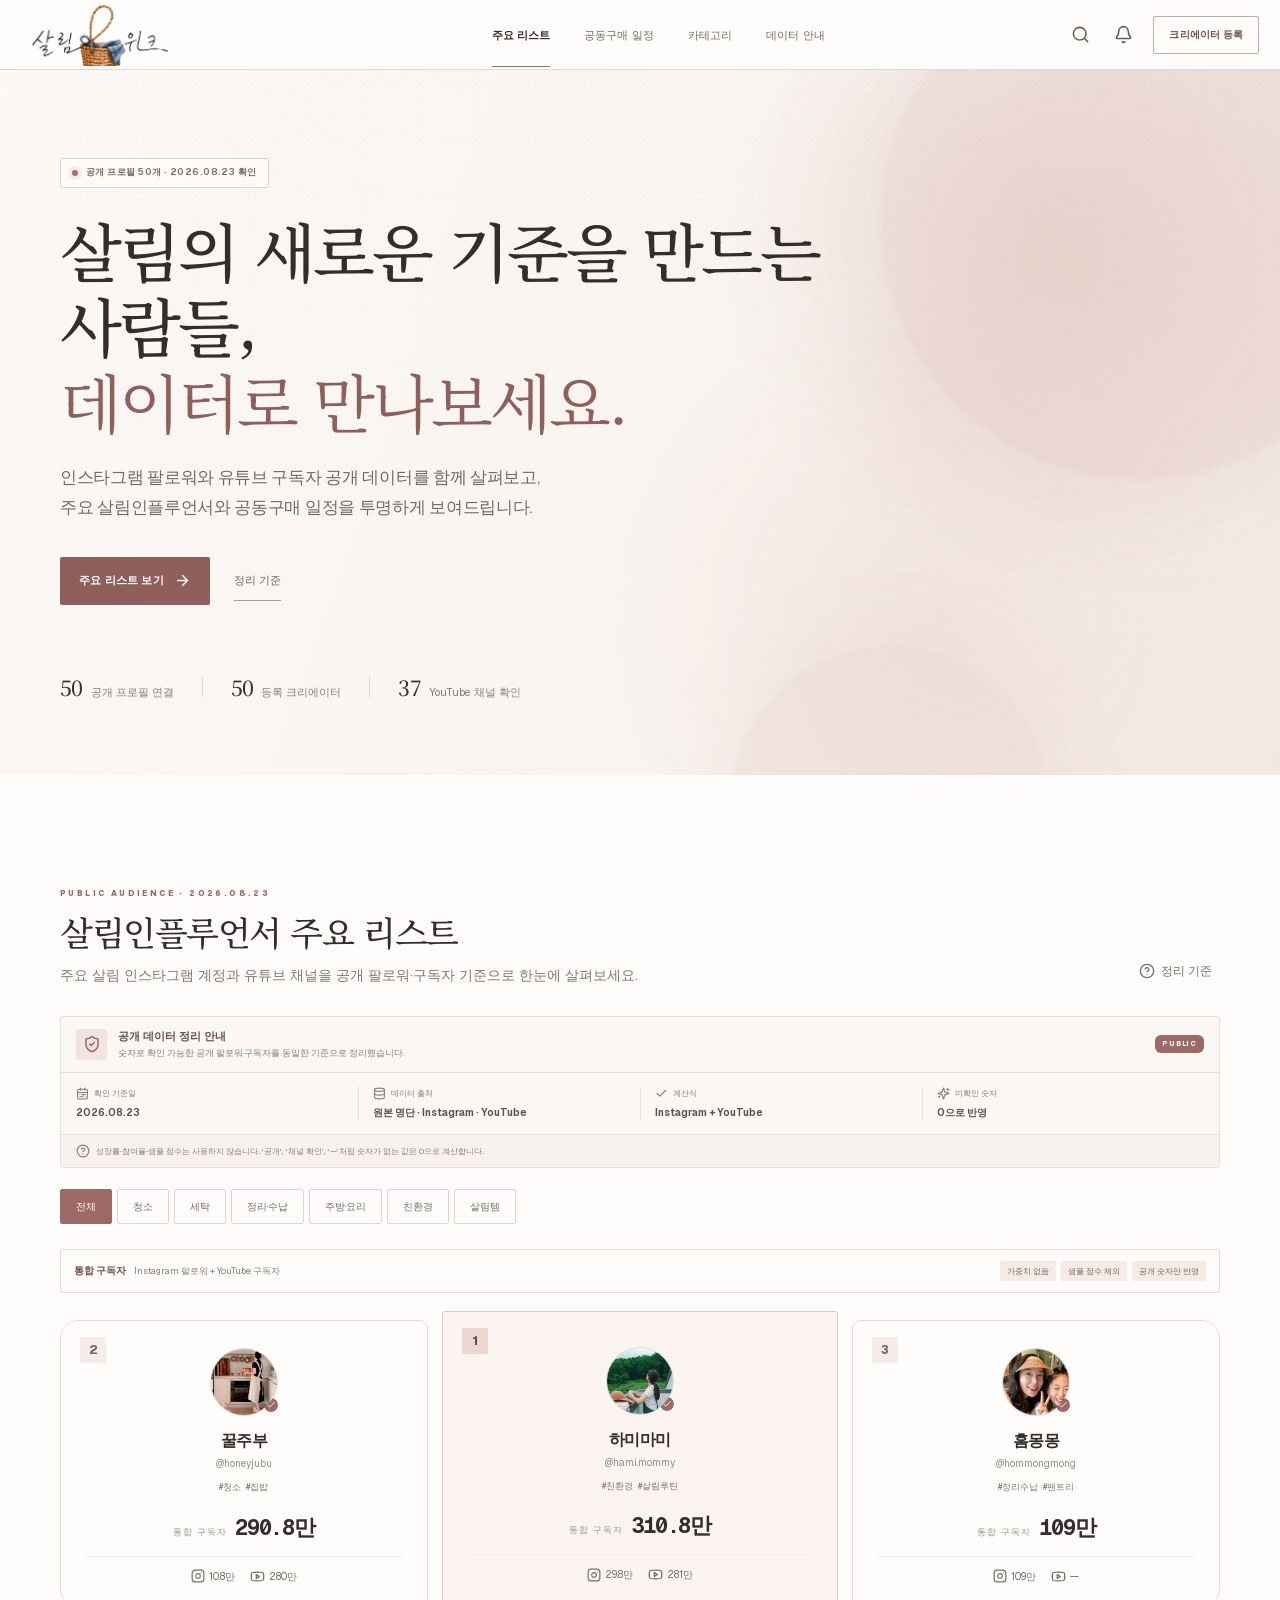
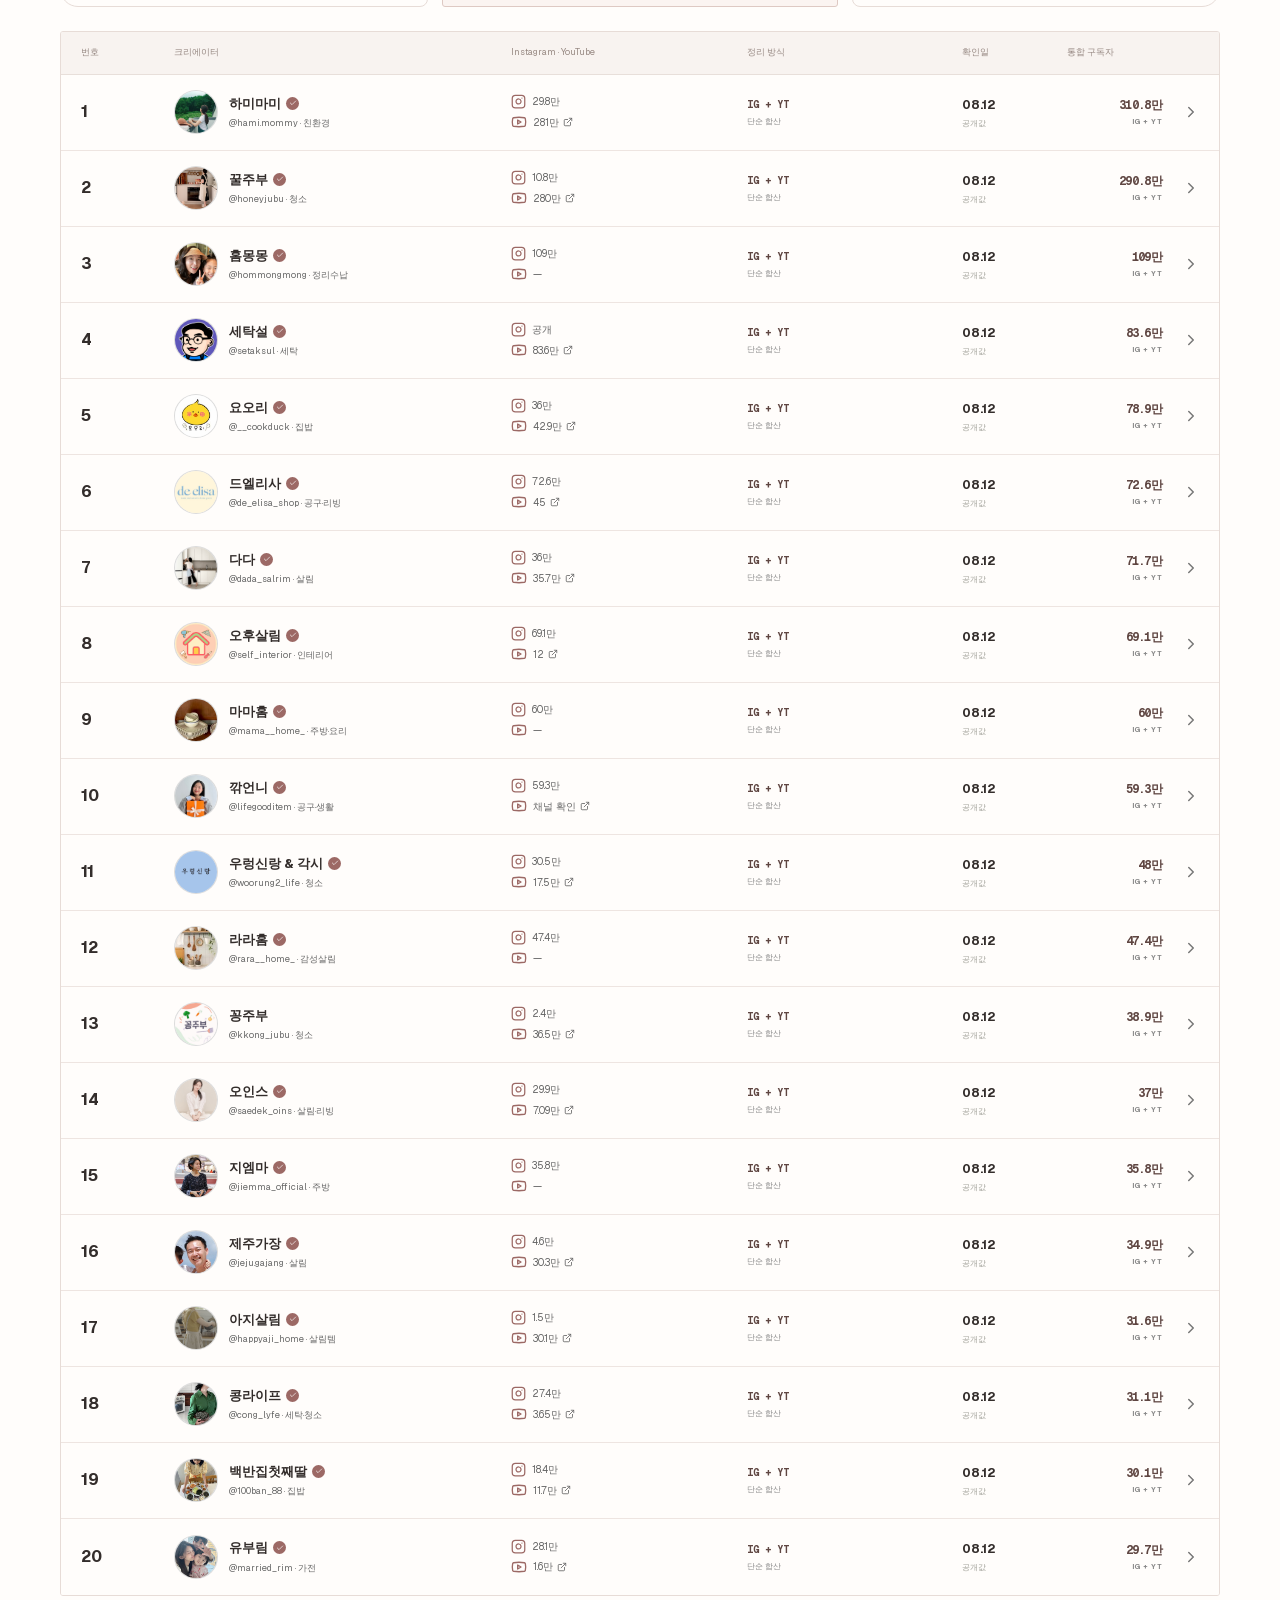
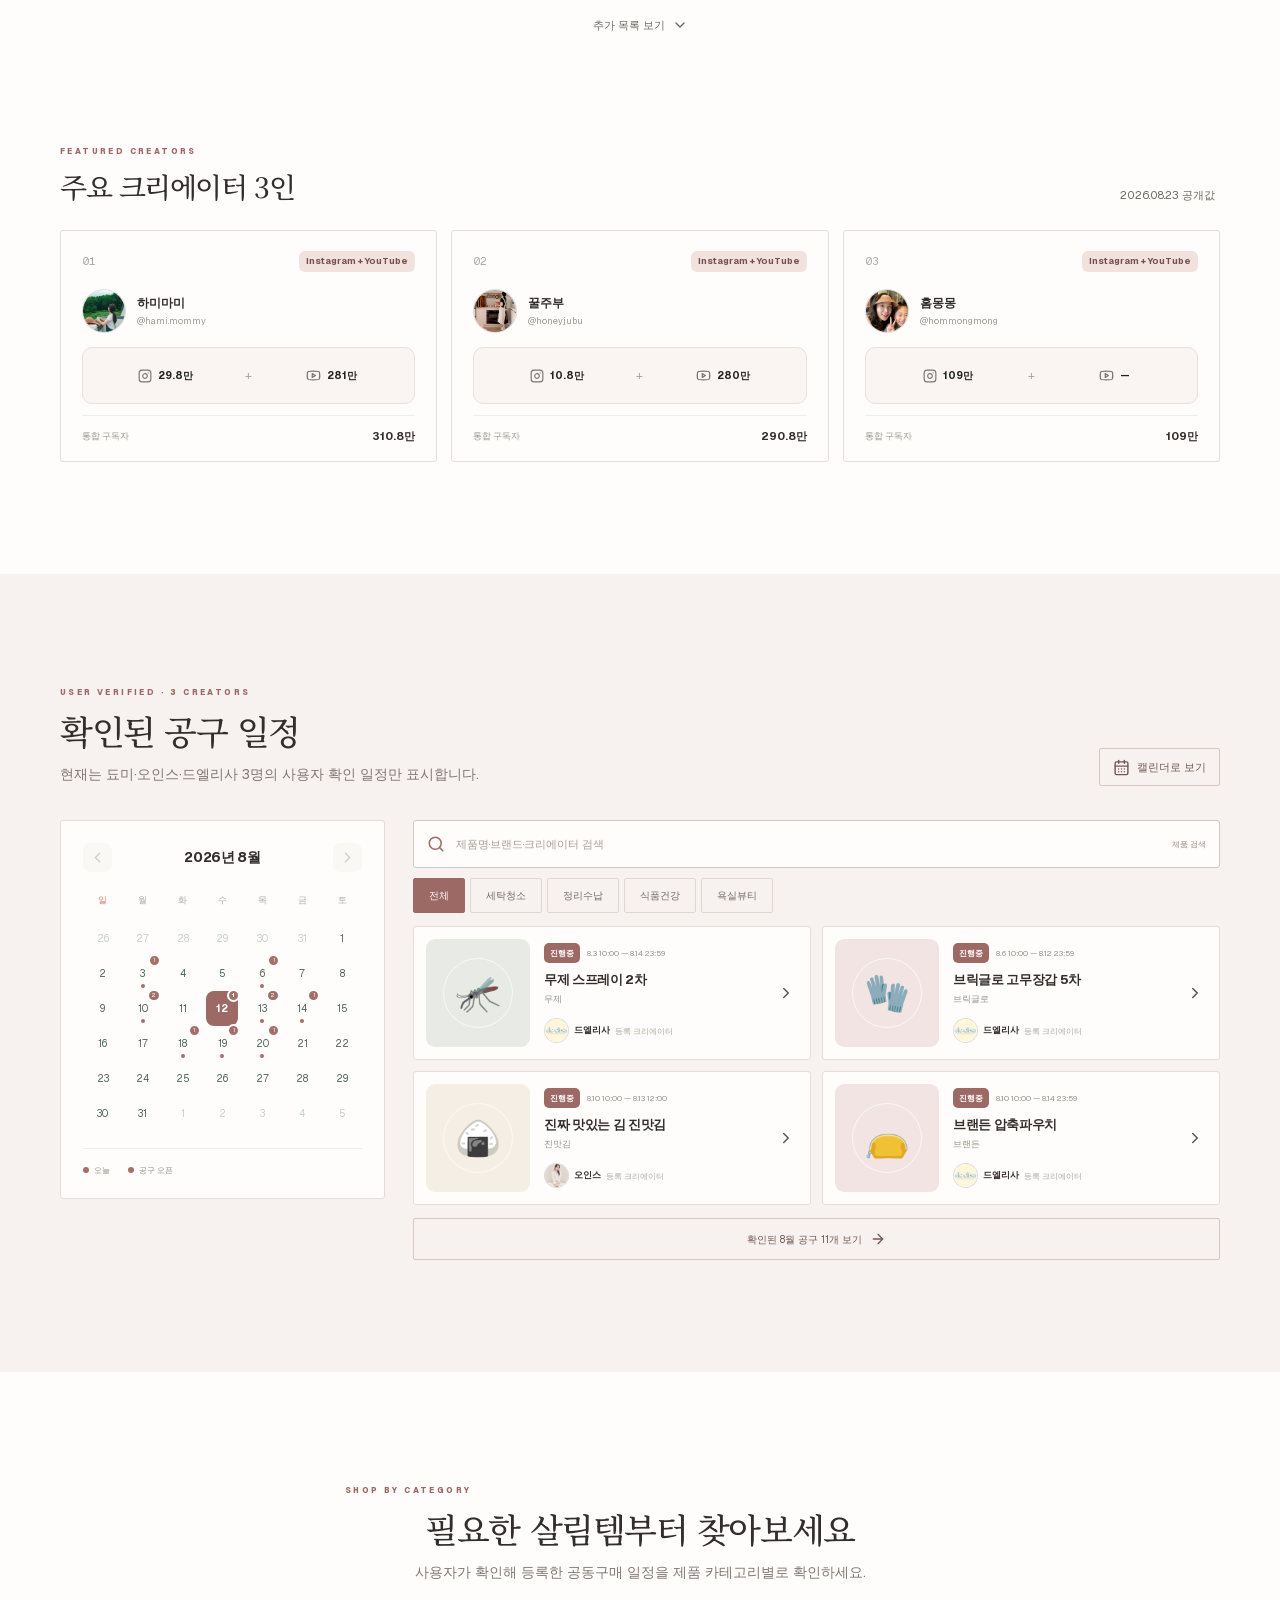
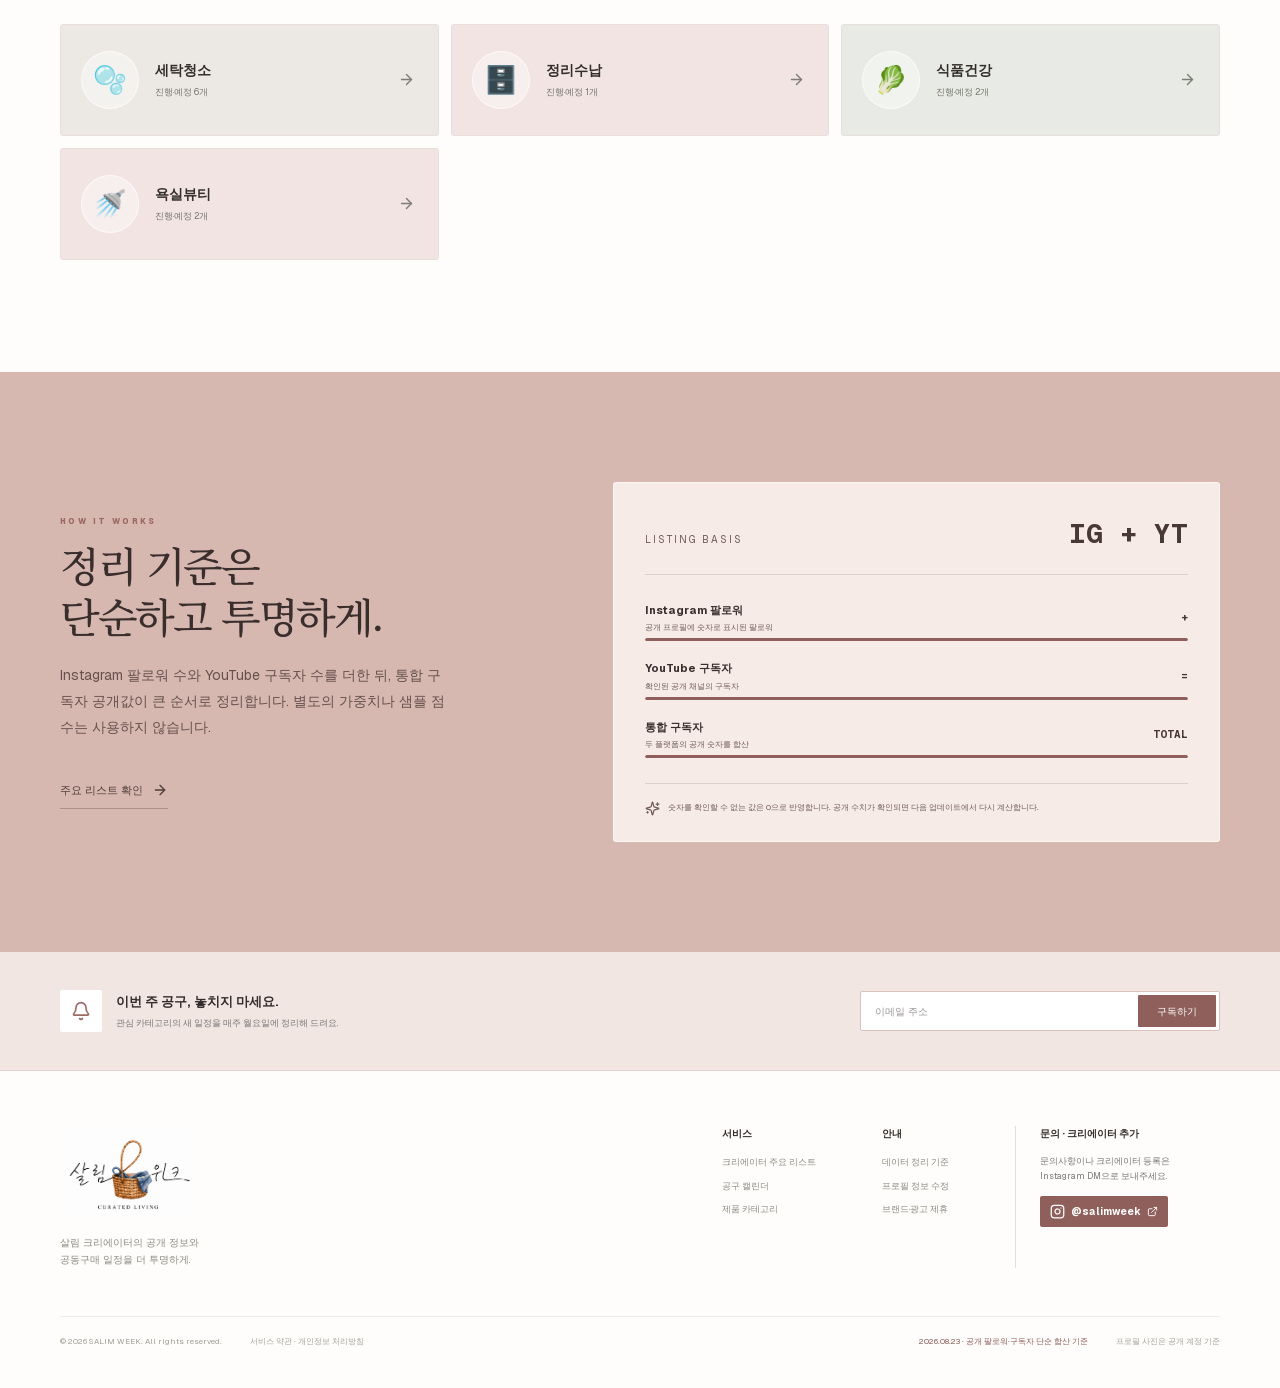
==== commit cb530104: "u" ====
--- a/index.html
+++ b/index.html
@@ -1 +1 @@
-<!DOCTYPE html><html lang="ko"><head><meta charSet="utf-8"/><meta name="viewport" content="width=device-width, initial-scale=1"/><link rel="preload" href="/_next/static/media/797e433ab948586e-s.p.08e28id.o-okb.woff2" as="font" crossorigin="" type="font/woff2"/><link rel="preload" href="/_next/static/media/caa3a2e1cccd8315-s.p.09~u27dqhyhd6.woff2" as="font" crossorigin="" type="font/woff2"/><link rel="preload" as="image" href="/salimweek-logo.png"/><link rel="preload" as="image" href="/profiles/honeyjubu.jpg" referrerPolicy="no-referrer"/><link rel="preload" as="image" href="/profiles/hami-mommy.jpg" referrerPolicy="no-referrer"/><link rel="preload" as="image" href="/profiles/setaksul.jpg" referrerPolicy="no-referrer"/><link rel="preload" as="image" href="/profiles/de_elisa_shop.jpg" referrerPolicy="no-referrer"/><link rel="preload" as="image" href="/profiles/dada_salrim.jpg" referrerPolicy="no-referrer"/><link rel="preload" as="image" href="/profiles/self_interior.jpg" referrerPolicy="no-referrer"/><link rel="preload" as="image" href="/profiles/lifegooditem.jpg" referrerPolicy="no-referrer"/><link rel="preload" as="image" href="/profiles/woorung2_life.jpg" referrerPolicy="no-referrer"/><link rel="stylesheet" href="/_next/static/chunks/0ht-nnu_ll24-.css" data-precedence="next"/><link rel="preload" as="script" fetchPriority="low" href="/_next/static/chunks/0upw9qoyw5n06.js"/><script src="/_next/static/chunks/0wvrrkses3o1t.js" async=""></script><script src="/_next/static/chunks/026-8_90s9~zo.js" async=""></script><script src="/_next/static/chunks/turbopack-11y2t907yqs06.js" async=""></script><script src="/_next/static/chunks/0fjr_u15~-7zi.js" async=""></script><script src="/_next/static/chunks/0hmvz-r0l84v4.js" async=""></script><script src="/_next/static/chunks/0enh8n3fh6ku6-20260821.js" async=""></script><meta name="next-size-adjust" content=""/><title>살림위크 | 살림인플루언서 순위·공동구매 캘린더</title><meta name="description" content="인스타그램 팔로워와 유튜브 구독자를 합산한 살림인플루언서 순위와 살림 유튜버 순위, 살림 공동구매·인스타 공동구매 일정 및 공동구매 캘린더를 확인하세요."/><meta name="application-name" content="살림위크"/><link rel="author" href="https://salimweek.kr"/><meta name="author" content="살림위크"/><link rel="manifest" href="/manifest.webmanifest"/><meta name="keywords" content="살림 인플루언서,살림인플루언서,살림인플루언서 순위,살림 인플루언서 순위,살림 크리에이터,인플루언서 랭킹,공동구매,공구 일정,공동구매 일정,공동구매일정,공동구매 캘린더,공동구매캘린더,살림 공동구매,인스타 공동구매,살림 유튜버 순위,살림 인스타 순위,살림 인스타그램 순위,살림 인스타 계정,살림 인스타그램 계정,살림 인플루언서 랭킹,살림 유튜버 랭킹,인스타그램,유튜브,살림위크"/><meta name="creator" content="살림위크"/><meta name="publisher" content="살림위크"/><meta name="robots" content="index, follow"/><meta name="googlebot" content="index, follow, max-video-preview:-1, max-image-preview:large, max-snippet:-1"/><meta name="category" content="lifestyle"/><link rel="canonical" href="https://salimweek.kr"/><meta property="og:title" content="살림위크 | 살림인플루언서 순위·공동구매 캘린더"/><meta property="og:description" content="인스타그램 팔로워와 유튜브 구독자를 합산한 살림인플루언서 순위와 살림 유튜버 순위, 살림 공동구매·인스타 공동구매 일정 및 공동구매 캘린더를 확인하세요."/><meta property="og:url" content="https://salimweek.kr"/><meta property="og:site_name" content="살림위크"/><meta property="og:locale" content="ko_KR"/><meta property="og:image" content="https://salimweek.kr/salimweek-logo.png"/><meta property="og:image:width" content="1280"/><meta property="og:image:height" content="1280"/><meta property="og:image:alt" content="살림위크 — Curated Living"/><meta property="og:type" content="website"/><meta name="twitter:card" content="summary_large_image"/><meta name="twitter:title" content="살림위크 | 살림인플루언서 순위·공동구매 캘린더"/><meta name="twitter:description" content="인스타그램 팔로워와 유튜브 구독자를 합산한 살림인플루언서 순위와 살림 유튜버 순위, 살림 공동구매·인스타 공동구매 일정 및 공동구매 캘린더를 확인하세요."/><meta name="twitter:image" content="https://salimweek.kr/salimweek-logo.png"/><link rel="shortcut icon" href="/favicon-64x64.png?v=20260821"/><link rel="icon" href="/favicon-64x64.png?v=20260821" type="image/png" sizes="64x64"/><link rel="apple-touch-icon" href="/favicon-64x64.png?v=20260821"/><script src="/_next/static/chunks/03~yq9q893hmn.js" noModule=""></script></head><body class="geist_a71539c9-module__T19VSG__variable geist_mono_8d43a2aa-module__8Li5zG__variable antialiased"><div hidden=""><!--$--><!--/$--></div><script type="application/ld+json">{"@context":"https://schema.org","@graph":[{"@type":"Organization","@id":"https://salimweek.kr/#organization","name":"살림위크","url":"https://salimweek.kr","logo":"https://salimweek.kr/salimweek-logo.png","sameAs":["https://www.instagram.com/salimweek/"]},{"@type":"WebSite","@id":"https://salimweek.kr/#website","url":"https://salimweek.kr","name":"살림위크","description":"인스타그램 팔로워와 유튜브 구독자를 합산한 살림인플루언서 순위와 살림 유튜버 순위, 살림 공동구매·인스타 공동구매 일정 및 공동구매 캘린더를 확인하세요.","inLanguage":"ko-KR","publisher":{"@id":"https://salimweek.kr/#organization"}}]}</script><main><header class="site-header"><div class="header-inner"><button class="brand" aria-label="살림위크 홈"><span class="brand-logo-crop" aria-hidden="true"><img alt="" width="180" height="180" decoding="async" data-nimg="1" class="brand-logo-image" style="color:transparent" src="/salimweek-logo.png"/></span></button><nav class="" aria-label="주요 메뉴"><button class="nav-active">주요 리스트</button><button>공동구매 일정</button><button>카테고리</button><button>데이터 안내</button></nav><div class="header-actions"><button class="icon-button" aria-label="검색"><svg xmlns="http://www.w3.org/2000/svg" width="19" height="19" viewBox="0 0 24 24" fill="none" stroke="currentColor" stroke-width="2" stroke-linecap="round" stroke-linejoin="round" class="lucide lucide-search"><circle cx="11" cy="11" r="8"></circle><path d="m21 21-4.3-4.3"></path></svg></button><button class="icon-button " aria-label="알림"><svg xmlns="http://www.w3.org/2000/svg" width="19" height="19" viewBox="0 0 24 24" fill="none" stroke="currentColor" stroke-width="2" stroke-linecap="round" stroke-linejoin="round" class="lucide lucide-bell"><path d="M10.268 21a2 2 0 0 0 3.464 0"></path><path d="M3.262 15.326A1 1 0 0 0 4 17h16a1 1 0 0 0 .74-1.673C19.41 13.956 18 12.499 18 8A6 6 0 0 0 6 8c0 4.499-1.411 5.956-2.738 7.326"></path></svg></button><a class="outline-button desktop-only" href="https://www.instagram.com/salimweek/" target="_blank" rel="noreferrer">크리에이터 등록</a><button class="menu-button" aria-label="메뉴"><svg xmlns="http://www.w3.org/2000/svg" width="21" height="21" viewBox="0 0 24 24" fill="none" stroke="currentColor" stroke-width="2" stroke-linecap="round" stroke-linejoin="round" class="lucide lucide-menu"><line x1="4" x2="20" y1="12" y2="12"></line><line x1="4" x2="20" y1="6" y2="6"></line><line x1="4" x2="20" y1="18" y2="18"></line></svg></button></div></div></header><section class="hero" id="top"><div class="hero-orb orb-one"></div><div class="hero-orb orb-two"></div><div class="container hero-inner"><div class="eyebrow"><span class="live-dot"></span> 공개 프로필 50개 · 2026.08.21 확인</div><h1>살림의 새로운 기준을 만드는 사람들,<br/><em>데이터로 만나보세요.</em></h1><p>인스타그램 팔로워와 유튜브 구독자 공개 데이터를 함께 살펴보고,<br class="desktop-only"/> 주요 살림인플루언서와 공동구매 일정을 투명하게 보여드립니다.</p><div class="hero-actions"><button class="primary-button">주요 리스트 보기 <svg xmlns="http://www.w3.org/2000/svg" width="17" height="17" viewBox="0 0 24 24" fill="none" stroke="currentColor" stroke-width="2" stroke-linecap="round" stroke-linejoin="round" class="lucide lucide-arrow-right"><path d="M5 12h14"></path><path d="m12 5 7 7-7 7"></path></svg></button><button class="text-button">정리 기준</button></div><div class="hero-stats" aria-label="서비스 현황"><div><strong>50</strong><span>공개 프로필 연결</span></div><i></i><div><strong>50</strong><span>등록 크리에이터</span></div><i></i><div><strong>40</strong><span>YouTube 채널 확인</span></div></div></div></section><section class="section ranking-section" id="ranking"><div class="container"><div class="section-head"><div><span class="section-kicker">PUBLIC AUDIENCE · 2026.08.21</span><h2>살림인플루언서 주요 리스트</h2><p>주요 살림 인스타그램 계정과 유튜브 채널을 공개 팔로워·구독자 기준으로 한눈에 살펴보세요.</p></div><button class="method-link"><svg xmlns="http://www.w3.org/2000/svg" width="16" height="16" viewBox="0 0 24 24" fill="none" stroke="currentColor" stroke-width="2" stroke-linecap="round" stroke-linejoin="round" class="lucide lucide-circle-help"><circle cx="12" cy="12" r="10"></circle><path d="M9.09 9a3 3 0 0 1 5.83 1c0 2-3 3-3 3"></path><path d="M12 17h.01"></path></svg> 정리 기준</button></div><aside class="ranking-trust-panel" aria-label="공개 데이터 안내"><div class="trust-summary"><span class="trust-icon"><svg xmlns="http://www.w3.org/2000/svg" width="18" height="18" viewBox="0 0 24 24" fill="none" stroke="currentColor" stroke-width="2" stroke-linecap="round" stroke-linejoin="round" class="lucide lucide-shield-check"><path d="M20 13c0 5-3.5 7.5-7.66 8.95a1 1 0 0 1-.67-.01C7.5 20.5 4 18 4 13V6a1 1 0 0 1 1-1c2 0 4.5-1.2 6.24-2.72a1.17 1.17 0 0 1 1.52 0C14.51 3.81 17 5 19 5a1 1 0 0 1 1 1z"></path><path d="m9 12 2 2 4-4"></path></svg></span><span><b>공개 데이터 정리 안내</b><small>숫자로 확인 가능한 공개 팔로워·구독자를 동일한 기준으로 정리했습니다.</small></span><i>PUBLIC</i></div><dl class="trust-metrics"><div><dt><svg xmlns="http://www.w3.org/2000/svg" width="13" height="13" viewBox="0 0 24 24" fill="none" stroke="currentColor" stroke-width="2" stroke-linecap="round" stroke-linejoin="round" class="lucide lucide-calendar-range"><rect width="18" height="18" x="3" y="4" rx="2"></rect><path d="M16 2v4"></path><path d="M3 10h18"></path><path d="M8 2v4"></path><path d="M17 14h-6"></path><path d="M13 18H7"></path><path d="M7 14h.01"></path><path d="M17 18h.01"></path></svg> 확인 기준일</dt><dd>2026.08.21</dd></div><div><dt><svg xmlns="http://www.w3.org/2000/svg" width="13" height="13" viewBox="0 0 24 24" fill="none" stroke="currentColor" stroke-width="2" stroke-linecap="round" stroke-linejoin="round" class="lucide lucide-database"><ellipse cx="12" cy="5" rx="9" ry="3"></ellipse><path d="M3 5V19A9 3 0 0 0 21 19V5"></path><path d="M3 12A9 3 0 0 0 21 12"></path></svg> 데이터 출처</dt><dd>원본 명단 · Instagram · YouTube</dd></div><div><dt><svg xmlns="http://www.w3.org/2000/svg" width="13" height="13" viewBox="0 0 24 24" fill="none" stroke="currentColor" stroke-width="2" stroke-linecap="round" stroke-linejoin="round" class="lucide lucide-check"><path d="M20 6 9 17l-5-5"></path></svg> 계산식</dt><dd>Instagram + YouTube</dd></div><div><dt><svg xmlns="http://www.w3.org/2000/svg" width="13" height="13" viewBox="0 0 24 24" fill="none" stroke="currentColor" stroke-width="2" stroke-linecap="round" stroke-linejoin="round" class="lucide lucide-sparkles"><path d="M9.937 15.5A2 2 0 0 0 8.5 14.063l-6.135-1.582a.5.5 0 0 1 0-.962L8.5 9.936A2 2 0 0 0 9.937 8.5l1.582-6.135a.5.5 0 0 1 .963 0L14.063 8.5A2 2 0 0 0 15.5 9.937l6.135 1.581a.5.5 0 0 1 0 .964L15.5 14.063a2 2 0 0 0-1.437 1.437l-1.582 6.135a.5.5 0 0 1-.963 0z"></path><path d="M20 3v4"></path><path d="M22 5h-4"></path><path d="M4 17v2"></path><path d="M5 18H3"></path></svg> 미확인 숫자</dt><dd>0으로 반영</dd></div></dl><p class="trust-footnote"><svg xmlns="http://www.w3.org/2000/svg" width="14" height="14" viewBox="0 0 24 24" fill="none" stroke="currentColor" stroke-width="2" stroke-linecap="round" stroke-linejoin="round" class="lucide lucide-circle-help"><circle cx="12" cy="12" r="10"></circle><path d="M9.09 9a3 3 0 0 1 5.83 1c0 2-3 3-3 3"></path><path d="M12 17h.01"></path></svg> 성장률·참여율·샘플 점수는 사용하지 않습니다. ‘공개’, ‘채널 확인’, ‘—’처럼 숫자가 없는 값은 0으로 계산합니다.</p></aside><div class="category-tabs" role="tablist" aria-label="크리에이터 카테고리"><button class="active">전체</button><button class="">청소</button><button class="">세탁</button><button class="">정리·수납</button><button class="">주방·요리</button><button class="">친환경</button><button class="">살림템</button></div><div class="index-guide"><span><b>통합 구독자</b> Instagram 팔로워 + YouTube 구독자</span><div><i>가중치 없음</i><i>샘플 점수 제외</i><i>공개 숫자만 반영</i></div></div><div class="podium-grid"><a class="podium-card rank-2" href="https://www.instagram.com/honeyjubu/" target="_blank" rel="noreferrer" aria-label="꿀주부 인스타그램 열기"><span class="podium-rank">2</span><div class="podium-profile"><span class="avatar avatar-large avatar-honey" aria-hidden="true"><span>HJ</span><img src="/profiles/honeyjubu.jpg" alt="" loading="eager" referrerPolicy="no-referrer"/></span><span class="verified"><svg xmlns="http://www.w3.org/2000/svg" width="10" height="10" viewBox="0 0 24 24" fill="none" stroke="currentColor" stroke-width="2" stroke-linecap="round" stroke-linejoin="round" class="lucide lucide-check"><path d="M20 6 9 17l-5-5"></path></svg></span></div><strong>꿀주부</strong><span class="handle">@honeyjubu</span><div class="podium-tags"><span>#<!-- -->청소</span><span>#<!-- -->집밥</span></div><div class="podium-score"><span>통합 구독자</span><b>290.8만</b></div><div class="platform-scores"><span><svg xmlns="http://www.w3.org/2000/svg" width="14" height="14" viewBox="0 0 24 24" fill="none" stroke="currentColor" stroke-width="2" stroke-linecap="round" stroke-linejoin="round" class="lucide lucide-instagram"><rect width="20" height="20" x="2" y="2" rx="5" ry="5"></rect><path d="M16 11.37A4 4 0 1 1 12.63 8 4 4 0 0 1 16 11.37z"></path><line x1="17.5" x2="17.51" y1="6.5" y2="6.5"></line></svg> <!-- -->10.8만</span><span><svg xmlns="http://www.w3.org/2000/svg" width="15" height="15" viewBox="0 0 24 24" fill="none" stroke="currentColor" stroke-width="2" stroke-linecap="round" stroke-linejoin="round" class="lucide lucide-youtube"><path d="M2.5 17a24.12 24.12 0 0 1 0-10 2 2 0 0 1 1.4-1.4 49.56 49.56 0 0 1 16.2 0A2 2 0 0 1 21.5 7a24.12 24.12 0 0 1 0 10 2 2 0 0 1-1.4 1.4 49.55 49.55 0 0 1-16.2 0A2 2 0 0 1 2.5 17"></path><path d="m10 15 5-3-5-3z"></path></svg> <!-- -->280만</span></div></a><a class="podium-card rank-1" href="https://www.instagram.com/hami.mommy/" target="_blank" rel="noreferrer" aria-label="하미마미 인스타그램 열기"><span class="podium-rank">1</span><div class="podium-profile"><span class="avatar avatar-large avatar-sage" aria-hidden="true"><span>HM</span><img src="/profiles/hami-mommy.jpg" alt="" loading="eager" referrerPolicy="no-referrer"/></span><span class="verified"><svg xmlns="http://www.w3.org/2000/svg" width="10" height="10" viewBox="0 0 24 24" fill="none" stroke="currentColor" stroke-width="2" stroke-linecap="round" stroke-linejoin="round" class="lucide lucide-check"><path d="M20 6 9 17l-5-5"></path></svg></span></div><strong>하미마미</strong><span class="handle">@hami.mommy</span><div class="podium-tags"><span>#<!-- -->친환경</span><span>#<!-- -->살림루틴</span></div><div class="podium-score"><span>통합 구독자</span><b>310.8만</b></div><div class="platform-scores"><span><svg xmlns="http://www.w3.org/2000/svg" width="14" height="14" viewBox="0 0 24 24" fill="none" stroke="currentColor" stroke-width="2" stroke-linecap="round" stroke-linejoin="round" class="lucide lucide-instagram"><rect width="20" height="20" x="2" y="2" rx="5" ry="5"></rect><path d="M16 11.37A4 4 0 1 1 12.63 8 4 4 0 0 1 16 11.37z"></path><line x1="17.5" x2="17.51" y1="6.5" y2="6.5"></line></svg> <!-- -->29.8만</span><span><svg xmlns="http://www.w3.org/2000/svg" width="15" height="15" viewBox="0 0 24 24" fill="none" stroke="currentColor" stroke-width="2" stroke-linecap="round" stroke-linejoin="round" class="lucide lucide-youtube"><path d="M2.5 17a24.12 24.12 0 0 1 0-10 2 2 0 0 1 1.4-1.4 49.56 49.56 0 0 1 16.2 0A2 2 0 0 1 21.5 7a24.12 24.12 0 0 1 0 10 2 2 0 0 1-1.4 1.4 49.55 49.55 0 0 1-16.2 0A2 2 0 0 1 2.5 17"></path><path d="m10 15 5-3-5-3z"></path></svg> <!-- -->281만</span></div></a><a class="podium-card rank-3" href="https://www.instagram.com/setaksul/" target="_blank" rel="noreferrer" aria-label="세탁설 인스타그램 열기"><span class="podium-rank">3</span><div class="podium-profile"><span class="avatar avatar-large avatar-blue" aria-hidden="true"><span>SS</span><img src="/profiles/setaksul.jpg" alt="" loading="eager" referrerPolicy="no-referrer"/></span><span class="verified"><svg xmlns="http://www.w3.org/2000/svg" width="10" height="10" viewBox="0 0 24 24" fill="none" stroke="currentColor" stroke-width="2" stroke-linecap="round" stroke-linejoin="round" class="lucide lucide-check"><path d="M20 6 9 17l-5-5"></path></svg></span></div><strong>세탁설</strong><span class="handle">@setaksul</span><div class="podium-tags"><span>#<!-- -->세탁</span><span>#<!-- -->청소</span></div><div class="podium-score"><span>통합 구독자</span><b>83.6만</b></div><div class="platform-scores"><span><svg xmlns="http://www.w3.org/2000/svg" width="14" height="14" viewBox="0 0 24 24" fill="none" stroke="currentColor" stroke-width="2" stroke-linecap="round" stroke-linejoin="round" class="lucide lucide-instagram"><rect width="20" height="20" x="2" y="2" rx="5" ry="5"></rect><path d="M16 11.37A4 4 0 1 1 12.63 8 4 4 0 0 1 16 11.37z"></path><line x1="17.5" x2="17.51" y1="6.5" y2="6.5"></line></svg> <!-- -->공개</span><span><svg xmlns="http://www.w3.org/2000/svg" width="15" height="15" viewBox="0 0 24 24" fill="none" stroke="currentColor" stroke-width="2" stroke-linecap="round" stroke-linejoin="round" class="lucide lucide-youtube"><path d="M2.5 17a24.12 24.12 0 0 1 0-10 2 2 0 0 1 1.4-1.4 49.56 49.56 0 0 1 16.2 0A2 2 0 0 1 21.5 7a24.12 24.12 0 0 1 0 10 2 2 0 0 1-1.4 1.4 49.55 49.55 0 0 1-16.2 0A2 2 0 0 1 2.5 17"></path><path d="m10 15 5-3-5-3z"></path></svg> <!-- -->83.6만</span></div></a></div><div class="ranking-table-wrap"><div class="ranking-table-head"><span>번호</span><span>크리에이터</span><span>Instagram · YouTube</span><span>정리 방식</span><span>확인일</span><span>통합 구독자</span><span></span></div><div class="ranking-list"><div class="ranking-row"><div class="rank-cell"><strong>1</strong></div><a class="creator-cell" href="https://www.instagram.com/hami.mommy/" target="_blank" rel="noreferrer" aria-label="하미마미 인스타그램 열기"><span class="avatar avatar-medium avatar-sage" aria-hidden="true"><span>HM</span><img src="/profiles/hami-mommy.jpg" alt="" loading="eager" referrerPolicy="no-referrer"/></span><span><b>하미마미<i class="tiny-check"><svg xmlns="http://www.w3.org/2000/svg" width="8" height="8" viewBox="0 0 24 24" fill="none" stroke="currentColor" stroke-width="2" stroke-linecap="round" stroke-linejoin="round" class="lucide lucide-check"><path d="M20 6 9 17l-5-5"></path></svg></i></b><small>@hami.mommy<!-- --> · <!-- -->친환경</small></span></a><div class="sns-cell"><span><svg xmlns="http://www.w3.org/2000/svg" width="15" height="15" viewBox="0 0 24 24" fill="none" stroke="currentColor" stroke-width="2" stroke-linecap="round" stroke-linejoin="round" class="lucide lucide-instagram"><rect width="20" height="20" x="2" y="2" rx="5" ry="5"></rect><path d="M16 11.37A4 4 0 1 1 12.63 8 4 4 0 0 1 16 11.37z"></path><line x1="17.5" x2="17.51" y1="6.5" y2="6.5"></line></svg> <!-- -->29.8만</span><a href="https://www.youtube.com/@hamimommy" target="_blank" rel="noreferrer" aria-label="하미마미 유튜브 열기"><svg xmlns="http://www.w3.org/2000/svg" width="16" height="16" viewBox="0 0 24 24" fill="none" stroke="currentColor" stroke-width="2" stroke-linecap="round" stroke-linejoin="round" class="lucide lucide-youtube"><path d="M2.5 17a24.12 24.12 0 0 1 0-10 2 2 0 0 1 1.4-1.4 49.56 49.56 0 0 1 16.2 0A2 2 0 0 1 21.5 7a24.12 24.12 0 0 1 0 10 2 2 0 0 1-1.4 1.4 49.55 49.55 0 0 1-16.2 0A2 2 0 0 1 2.5 17"></path><path d="m10 15 5-3-5-3z"></path></svg> <!-- -->281만<!-- --> <svg xmlns="http://www.w3.org/2000/svg" width="10" height="10" viewBox="0 0 24 24" fill="none" stroke="currentColor" stroke-width="2" stroke-linecap="round" stroke-linejoin="round" class="lucide lucide-external-link"><path d="M15 3h6v6"></path><path d="M10 14 21 3"></path><path d="M18 13v6a2 2 0 0 1-2 2H5a2 2 0 0 1-2-2V8a2 2 0 0 1 2-2h6"></path></svg></a></div><div class="growth-cell basis-cell"><b>IG + YT</b><span>단순 합산</span></div><div class="engagement-cell"><b>08.12</b><span>공개값</span></div><div class="score-cell"><span class="audience-total audience-total-compact" title="합계 3,108,000명"><b>310.8만</b><small>IG + YT</small></span></div><button class="row-detail-button" aria-label="하미마미 상세 정보"><svg xmlns="http://www.w3.org/2000/svg" width="18" height="18" viewBox="0 0 24 24" fill="none" stroke="currentColor" stroke-width="2" stroke-linecap="round" stroke-linejoin="round" class="lucide lucide-chevron-right row-arrow"><path d="m9 18 6-6-6-6"></path></svg></button></div><div class="ranking-row"><div class="rank-cell"><strong>2</strong></div><a class="creator-cell" href="https://www.instagram.com/honeyjubu/" target="_blank" rel="noreferrer" aria-label="꿀주부 인스타그램 열기"><span class="avatar avatar-medium avatar-honey" aria-hidden="true"><span>HJ</span><img src="/profiles/honeyjubu.jpg" alt="" loading="eager" referrerPolicy="no-referrer"/></span><span><b>꿀주부<i class="tiny-check"><svg xmlns="http://www.w3.org/2000/svg" width="8" height="8" viewBox="0 0 24 24" fill="none" stroke="currentColor" stroke-width="2" stroke-linecap="round" stroke-linejoin="round" class="lucide lucide-check"><path d="M20 6 9 17l-5-5"></path></svg></i></b><small>@honeyjubu<!-- --> · <!-- -->청소</small></span></a><div class="sns-cell"><span><svg xmlns="http://www.w3.org/2000/svg" width="15" height="15" viewBox="0 0 24 24" fill="none" stroke="currentColor" stroke-width="2" stroke-linecap="round" stroke-linejoin="round" class="lucide lucide-instagram"><rect width="20" height="20" x="2" y="2" rx="5" ry="5"></rect><path d="M16 11.37A4 4 0 1 1 12.63 8 4 4 0 0 1 16 11.37z"></path><line x1="17.5" x2="17.51" y1="6.5" y2="6.5"></line></svg> <!-- -->10.8만</span><a href="https://www.youtube.com/@Honeyjubu" target="_blank" rel="noreferrer" aria-label="꿀주부 유튜브 열기"><svg xmlns="http://www.w3.org/2000/svg" width="16" height="16" viewBox="0 0 24 24" fill="none" stroke="currentColor" stroke-width="2" stroke-linecap="round" stroke-linejoin="round" class="lucide lucide-youtube"><path d="M2.5 17a24.12 24.12 0 0 1 0-10 2 2 0 0 1 1.4-1.4 49.56 49.56 0 0 1 16.2 0A2 2 0 0 1 21.5 7a24.12 24.12 0 0 1 0 10 2 2 0 0 1-1.4 1.4 49.55 49.55 0 0 1-16.2 0A2 2 0 0 1 2.5 17"></path><path d="m10 15 5-3-5-3z"></path></svg> <!-- -->280만<!-- --> <svg xmlns="http://www.w3.org/2000/svg" width="10" height="10" viewBox="0 0 24 24" fill="none" stroke="currentColor" stroke-width="2" stroke-linecap="round" stroke-linejoin="round" class="lucide lucide-external-link"><path d="M15 3h6v6"></path><path d="M10 14 21 3"></path><path d="M18 13v6a2 2 0 0 1-2 2H5a2 2 0 0 1-2-2V8a2 2 0 0 1 2-2h6"></path></svg></a></div><div class="growth-cell basis-cell"><b>IG + YT</b><span>단순 합산</span></div><div class="engagement-cell"><b>08.12</b><span>공개값</span></div><div class="score-cell"><span class="audience-total audience-total-compact" title="합계 2,908,000명"><b>290.8만</b><small>IG + YT</small></span></div><button class="row-detail-button" aria-label="꿀주부 상세 정보"><svg xmlns="http://www.w3.org/2000/svg" width="18" height="18" viewBox="0 0 24 24" fill="none" stroke="currentColor" stroke-width="2" stroke-linecap="round" stroke-linejoin="round" class="lucide lucide-chevron-right row-arrow"><path d="m9 18 6-6-6-6"></path></svg></button></div><div class="ranking-row"><div class="rank-cell"><strong>3</strong></div><a class="creator-cell" href="https://www.instagram.com/setaksul/" target="_blank" rel="noreferrer" aria-label="세탁설 인스타그램 열기"><span class="avatar avatar-medium avatar-blue" aria-hidden="true"><span>SS</span><img src="/profiles/setaksul.jpg" alt="" loading="eager" referrerPolicy="no-referrer"/></span><span><b>세탁설<i class="tiny-check"><svg xmlns="http://www.w3.org/2000/svg" width="8" height="8" viewBox="0 0 24 24" fill="none" stroke="currentColor" stroke-width="2" stroke-linecap="round" stroke-linejoin="round" class="lucide lucide-check"><path d="M20 6 9 17l-5-5"></path></svg></i></b><small>@setaksul<!-- --> · <!-- -->세탁</small></span></a><div class="sns-cell"><span><svg xmlns="http://www.w3.org/2000/svg" width="15" height="15" viewBox="0 0 24 24" fill="none" stroke="currentColor" stroke-width="2" stroke-linecap="round" stroke-linejoin="round" class="lucide lucide-instagram"><rect width="20" height="20" x="2" y="2" rx="5" ry="5"></rect><path d="M16 11.37A4 4 0 1 1 12.63 8 4 4 0 0 1 16 11.37z"></path><line x1="17.5" x2="17.51" y1="6.5" y2="6.5"></line></svg> <!-- -->공개</span><a href="https://www.youtube.com/@setaksul" target="_blank" rel="noreferrer" aria-label="세탁설 유튜브 열기"><svg xmlns="http://www.w3.org/2000/svg" width="16" height="16" viewBox="0 0 24 24" fill="none" stroke="currentColor" stroke-width="2" stroke-linecap="round" stroke-linejoin="round" class="lucide lucide-youtube"><path d="M2.5 17a24.12 24.12 0 0 1 0-10 2 2 0 0 1 1.4-1.4 49.56 49.56 0 0 1 16.2 0A2 2 0 0 1 21.5 7a24.12 24.12 0 0 1 0 10 2 2 0 0 1-1.4 1.4 49.55 49.55 0 0 1-16.2 0A2 2 0 0 1 2.5 17"></path><path d="m10 15 5-3-5-3z"></path></svg> <!-- -->83.6만<!-- --> <svg xmlns="http://www.w3.org/2000/svg" width="10" height="10" viewBox="0 0 24 24" fill="none" stroke="currentColor" stroke-width="2" stroke-linecap="round" stroke-linejoin="round" class="lucide lucide-external-link"><path d="M15 3h6v6"></path><path d="M10 14 21 3"></path><path d="M18 13v6a2 2 0 0 1-2 2H5a2 2 0 0 1-2-2V8a2 2 0 0 1 2-2h6"></path></svg></a></div><div class="growth-cell basis-cell"><b>IG + YT</b><span>단순 합산</span></div><div class="engagement-cell"><b>08.12</b><span>공개값</span></div><div class="score-cell"><span class="audience-total audience-total-compact" title="합계 836,000명"><b>83.6만</b><small>IG + YT</small></span></div><button class="row-detail-button" aria-label="세탁설 상세 정보"><svg xmlns="http://www.w3.org/2000/svg" width="18" height="18" viewBox="0 0 24 24" fill="none" stroke="currentColor" stroke-width="2" stroke-linecap="round" stroke-linejoin="round" class="lucide lucide-chevron-right row-arrow"><path d="m9 18 6-6-6-6"></path></svg></button></div><div class="ranking-row"><div class="rank-cell"><strong>4</strong></div><a class="creator-cell" href="https://www.instagram.com/de_elisa_shop/" target="_blank" rel="noreferrer" aria-label="드엘리사 인스타그램 열기"><span class="avatar avatar-medium avatar-sage" aria-hidden="true"><span>드엘</span><img src="/profiles/de_elisa_shop.jpg" alt="" loading="eager" referrerPolicy="no-referrer"/></span><span><b>드엘리사<i class="tiny-check"><svg xmlns="http://www.w3.org/2000/svg" width="8" height="8" viewBox="0 0 24 24" fill="none" stroke="currentColor" stroke-width="2" stroke-linecap="round" stroke-linejoin="round" class="lucide lucide-check"><path d="M20 6 9 17l-5-5"></path></svg></i></b><small>@de_elisa_shop<!-- --> · <!-- -->공구·리빙</small></span></a><div class="sns-cell"><span><svg xmlns="http://www.w3.org/2000/svg" width="15" height="15" viewBox="0 0 24 24" fill="none" stroke="currentColor" stroke-width="2" stroke-linecap="round" stroke-linejoin="round" class="lucide lucide-instagram"><rect width="20" height="20" x="2" y="2" rx="5" ry="5"></rect><path d="M16 11.37A4 4 0 1 1 12.63 8 4 4 0 0 1 16 11.37z"></path><line x1="17.5" x2="17.51" y1="6.5" y2="6.5"></line></svg> <!-- -->72.6만</span><a href="https://www.youtube.com/@de_elisa_shop" target="_blank" rel="noreferrer" aria-label="드엘리사 유튜브 열기"><svg xmlns="http://www.w3.org/2000/svg" width="16" height="16" viewBox="0 0 24 24" fill="none" stroke="currentColor" stroke-width="2" stroke-linecap="round" stroke-linejoin="round" class="lucide lucide-youtube"><path d="M2.5 17a24.12 24.12 0 0 1 0-10 2 2 0 0 1 1.4-1.4 49.56 49.56 0 0 1 16.2 0A2 2 0 0 1 21.5 7a24.12 24.12 0 0 1 0 10 2 2 0 0 1-1.4 1.4 49.55 49.55 0 0 1-16.2 0A2 2 0 0 1 2.5 17"></path><path d="m10 15 5-3-5-3z"></path></svg> <!-- -->45<!-- --> <svg xmlns="http://www.w3.org/2000/svg" width="10" height="10" viewBox="0 0 24 24" fill="none" stroke="currentColor" stroke-width="2" stroke-linecap="round" stroke-linejoin="round" class="lucide lucide-external-link"><path d="M15 3h6v6"></path><path d="M10 14 21 3"></path><path d="M18 13v6a2 2 0 0 1-2 2H5a2 2 0 0 1-2-2V8a2 2 0 0 1 2-2h6"></path></svg></a></div><div class="growth-cell basis-cell"><b>IG + YT</b><span>단순 합산</span></div><div class="engagement-cell"><b>08.12</b><span>공개값</span></div><div class="score-cell"><span class="audience-total audience-total-compact" title="합계 726,045명"><b>72.6만</b><small>IG + YT</small></span></div><button class="row-detail-button" aria-label="드엘리사 상세 정보"><svg xmlns="http://www.w3.org/2000/svg" width="18" height="18" viewBox="0 0 24 24" fill="none" stroke="currentColor" stroke-width="2" stroke-linecap="round" stroke-linejoin="round" class="lucide lucide-chevron-right row-arrow"><path d="m9 18 6-6-6-6"></path></svg></button></div><div class="ranking-row"><div class="rank-cell"><strong>5</strong></div><a class="creator-cell" href="https://www.instagram.com/dada_salrim/" target="_blank" rel="noreferrer" aria-label="다다 인스타그램 열기"><span class="avatar avatar-medium avatar-blue" aria-hidden="true"><span>다다</span><img src="/profiles/dada_salrim.jpg" alt="" loading="eager" referrerPolicy="no-referrer"/></span><span><b>다다<i class="tiny-check"><svg xmlns="http://www.w3.org/2000/svg" width="8" height="8" viewBox="0 0 24 24" fill="none" stroke="currentColor" stroke-width="2" stroke-linecap="round" stroke-linejoin="round" class="lucide lucide-check"><path d="M20 6 9 17l-5-5"></path></svg></i></b><small>@dada_salrim<!-- --> · <!-- -->살림</small></span></a><div class="sns-cell"><span><svg xmlns="http://www.w3.org/2000/svg" width="15" height="15" viewBox="0 0 24 24" fill="none" stroke="currentColor" stroke-width="2" stroke-linecap="round" stroke-linejoin="round" class="lucide lucide-instagram"><rect width="20" height="20" x="2" y="2" rx="5" ry="5"></rect><path d="M16 11.37A4 4 0 1 1 12.63 8 4 4 0 0 1 16 11.37z"></path><line x1="17.5" x2="17.51" y1="6.5" y2="6.5"></line></svg> <!-- -->36만</span><a href="https://www.youtube.com/@dada_salrim" target="_blank" rel="noreferrer" aria-label="다다 유튜브 열기"><svg xmlns="http://www.w3.org/2000/svg" width="16" height="16" viewBox="0 0 24 24" fill="none" stroke="currentColor" stroke-width="2" stroke-linecap="round" stroke-linejoin="round" class="lucide lucide-youtube"><path d="M2.5 17a24.12 24.12 0 0 1 0-10 2 2 0 0 1 1.4-1.4 49.56 49.56 0 0 1 16.2 0A2 2 0 0 1 21.5 7a24.12 24.12 0 0 1 0 10 2 2 0 0 1-1.4 1.4 49.55 49.55 0 0 1-16.2 0A2 2 0 0 1 2.5 17"></path><path d="m10 15 5-3-5-3z"></path></svg> <!-- -->35.7만<!-- --> <svg xmlns="http://www.w3.org/2000/svg" width="10" height="10" viewBox="0 0 24 24" fill="none" stroke="currentColor" stroke-width="2" stroke-linecap="round" stroke-linejoin="round" class="lucide lucide-external-link"><path d="M15 3h6v6"></path><path d="M10 14 21 3"></path><path d="M18 13v6a2 2 0 0 1-2 2H5a2 2 0 0 1-2-2V8a2 2 0 0 1 2-2h6"></path></svg></a></div><div class="growth-cell basis-cell"><b>IG + YT</b><span>단순 합산</span></div><div class="engagement-cell"><b>08.12</b><span>공개값</span></div><div class="score-cell"><span class="audience-total audience-total-compact" title="합계 717,000명"><b>71.7만</b><small>IG + YT</small></span></div><button class="row-detail-button" aria-label="다다 상세 정보"><svg xmlns="http://www.w3.org/2000/svg" width="18" height="18" viewBox="0 0 24 24" fill="none" stroke="currentColor" stroke-width="2" stroke-linecap="round" stroke-linejoin="round" class="lucide lucide-chevron-right row-arrow"><path d="m9 18 6-6-6-6"></path></svg></button></div><div class="ranking-row"><div class="rank-cell"><strong>6</strong></div><a class="creator-cell" href="https://www.instagram.com/self_interior/" target="_blank" rel="noreferrer" aria-label="오후살림 인스타그램 열기"><span class="avatar avatar-medium avatar-peach" aria-hidden="true"><span>오후</span><img src="/profiles/self_interior.jpg" alt="" loading="eager" referrerPolicy="no-referrer"/></span><span><b>오후살림<i class="tiny-check"><svg xmlns="http://www.w3.org/2000/svg" width="8" height="8" viewBox="0 0 24 24" fill="none" stroke="currentColor" stroke-width="2" stroke-linecap="round" stroke-linejoin="round" class="lucide lucide-check"><path d="M20 6 9 17l-5-5"></path></svg></i></b><small>@self_interior<!-- --> · <!-- -->인테리어</small></span></a><div class="sns-cell"><span><svg xmlns="http://www.w3.org/2000/svg" width="15" height="15" viewBox="0 0 24 24" fill="none" stroke="currentColor" stroke-width="2" stroke-linecap="round" stroke-linejoin="round" class="lucide lucide-instagram"><rect width="20" height="20" x="2" y="2" rx="5" ry="5"></rect><path d="M16 11.37A4 4 0 1 1 12.63 8 4 4 0 0 1 16 11.37z"></path><line x1="17.5" x2="17.51" y1="6.5" y2="6.5"></line></svg> <!-- -->69.1만</span><a href="https://www.youtube.com/channel/UC48OPUBVRZkz2EET_7gvF_Q" target="_blank" rel="noreferrer" aria-label="오후살림 유튜브 열기"><svg xmlns="http://www.w3.org/2000/svg" width="16" height="16" viewBox="0 0 24 24" fill="none" stroke="currentColor" stroke-width="2" stroke-linecap="round" stroke-linejoin="round" class="lucide lucide-youtube"><path d="M2.5 17a24.12 24.12 0 0 1 0-10 2 2 0 0 1 1.4-1.4 49.56 49.56 0 0 1 16.2 0A2 2 0 0 1 21.5 7a24.12 24.12 0 0 1 0 10 2 2 0 0 1-1.4 1.4 49.55 49.55 0 0 1-16.2 0A2 2 0 0 1 2.5 17"></path><path d="m10 15 5-3-5-3z"></path></svg> <!-- -->12<!-- --> <svg xmlns="http://www.w3.org/2000/svg" width="10" height="10" viewBox="0 0 24 24" fill="none" stroke="currentColor" stroke-width="2" stroke-linecap="round" stroke-linejoin="round" class="lucide lucide-external-link"><path d="M15 3h6v6"></path><path d="M10 14 21 3"></path><path d="M18 13v6a2 2 0 0 1-2 2H5a2 2 0 0 1-2-2V8a2 2 0 0 1 2-2h6"></path></svg></a></div><div class="growth-cell basis-cell"><b>IG + YT</b><span>단순 합산</span></div><div class="engagement-cell"><b>08.12</b><span>공개값</span></div><div class="score-cell"><span class="audience-total audience-total-compact" title="합계 691,012명"><b>69.1만</b><small>IG + YT</small></span></div><button class="row-detail-button" aria-label="오후살림 상세 정보"><svg xmlns="http://www.w3.org/2000/svg" width="18" height="18" viewBox="0 0 24 24" fill="none" stroke="currentColor" stroke-width="2" stroke-linecap="round" stroke-linejoin="round" class="lucide lucide-chevron-right row-arrow"><path d="m9 18 6-6-6-6"></path></svg></button></div><div class="ranking-row"><div class="rank-cell"><strong>7</strong></div><a class="creator-cell" href="https://www.instagram.com/lifegooditem/" target="_blank" rel="noreferrer" aria-label="깎언니 인스타그램 열기"><span class="avatar avatar-medium avatar-honey" aria-hidden="true"><span>깎언</span><img src="/profiles/lifegooditem.jpg" alt="" loading="eager" referrerPolicy="no-referrer"/></span><span><b>깎언니<i class="tiny-check"><svg xmlns="http://www.w3.org/2000/svg" width="8" height="8" viewBox="0 0 24 24" fill="none" stroke="currentColor" stroke-width="2" stroke-linecap="round" stroke-linejoin="round" class="lucide lucide-check"><path d="M20 6 9 17l-5-5"></path></svg></i></b><small>@lifegooditem<!-- --> · <!-- -->공구·생활</small></span></a><div class="sns-cell"><span><svg xmlns="http://www.w3.org/2000/svg" width="15" height="15" viewBox="0 0 24 24" fill="none" stroke="currentColor" stroke-width="2" stroke-linecap="round" stroke-linejoin="round" class="lucide lucide-instagram"><rect width="20" height="20" x="2" y="2" rx="5" ry="5"></rect><path d="M16 11.37A4 4 0 1 1 12.63 8 4 4 0 0 1 16 11.37z"></path><line x1="17.5" x2="17.51" y1="6.5" y2="6.5"></line></svg> <!-- -->59.3만</span><a href="https://www.youtube.com/%40%EA%B9%8E%EC%96%B8%EB%8B%88" target="_blank" rel="noreferrer" aria-label="깎언니 유튜브 열기"><svg xmlns="http://www.w3.org/2000/svg" width="16" height="16" viewBox="0 0 24 24" fill="none" stroke="currentColor" stroke-width="2" stroke-linecap="round" stroke-linejoin="round" class="lucide lucide-youtube"><path d="M2.5 17a24.12 24.12 0 0 1 0-10 2 2 0 0 1 1.4-1.4 49.56 49.56 0 0 1 16.2 0A2 2 0 0 1 21.5 7a24.12 24.12 0 0 1 0 10 2 2 0 0 1-1.4 1.4 49.55 49.55 0 0 1-16.2 0A2 2 0 0 1 2.5 17"></path><path d="m10 15 5-3-5-3z"></path></svg> <!-- -->채널 확인<!-- --> <svg xmlns="http://www.w3.org/2000/svg" width="10" height="10" viewBox="0 0 24 24" fill="none" stroke="currentColor" stroke-width="2" stroke-linecap="round" stroke-linejoin="round" class="lucide lucide-external-link"><path d="M15 3h6v6"></path><path d="M10 14 21 3"></path><path d="M18 13v6a2 2 0 0 1-2 2H5a2 2 0 0 1-2-2V8a2 2 0 0 1 2-2h6"></path></svg></a></div><div class="growth-cell basis-cell"><b>IG + YT</b><span>단순 합산</span></div><div class="engagement-cell"><b>08.12</b><span>공개값</span></div><div class="score-cell"><span class="audience-total audience-total-compact" title="합계 593,000명"><b>59.3만</b><small>IG + YT</small></span></div><button class="row-detail-button" aria-label="깎언니 상세 정보"><svg xmlns="http://www.w3.org/2000/svg" width="18" height="18" viewBox="0 0 24 24" fill="none" stroke="currentColor" stroke-width="2" stroke-linecap="round" stroke-linejoin="round" class="lucide lucide-chevron-right row-arrow"><path d="m9 18 6-6-6-6"></path></svg></button></div><div class="ranking-row"><div class="rank-cell"><strong>8</strong></div><a class="creator-cell" href="https://www.instagram.com/woorung2_life/" target="_blank" rel="noreferrer" aria-label="우렁신랑 &amp; 각시 인스타그램 열기"><span class="avatar avatar-medium avatar-blue" aria-hidden="true"><span>우렁</span><img src="/profiles/woorung2_life.jpg" alt="" loading="eager" referrerPolicy="no-referrer"/></span><span><b>우렁신랑 &amp; 각시<i class="tiny-check"><svg xmlns="http://www.w3.org/2000/svg" width="8" height="8" viewBox="0 0 24 24" fill="none" stroke="currentColor" stroke-width="2" stroke-linecap="round" stroke-linejoin="round" class="lucide lucide-check"><path d="M20 6 9 17l-5-5"></path></svg></i></b><small>@woorung2_life<!-- --> · <!-- -->청소</small></span></a><div class="sns-cell"><span><svg xmlns="http://www.w3.org/2000/svg" width="15" height="15" viewBox="0 0 24 24" fill="none" stroke="currentColor" stroke-width="2" stroke-linecap="round" stroke-linejoin="round" class="lucide lucide-instagram"><rect width="20" height="20" x="2" y="2" rx="5" ry="5"></rect><path d="M16 11.37A4 4 0 1 1 12.63 8 4 4 0 0 1 16 11.37z"></path><line x1="17.5" x2="17.51" y1="6.5" y2="6.5"></line></svg> <!-- -->30.5만</span><a href="https://www.youtube.com/@wisehusband" target="_blank" rel="noreferrer" aria-label="우렁신랑 &amp; 각시 유튜브 열기"><svg xmlns="http://www.w3.org/2000/svg" width="16" height="16" viewBox="0 0 24 24" fill="none" stroke="currentColor" stroke-width="2" stroke-linecap="round" stroke-linejoin="round" class="lucide lucide-youtube"><path d="M2.5 17a24.12 24.12 0 0 1 0-10 2 2 0 0 1 1.4-1.4 49.56 49.56 0 0 1 16.2 0A2 2 0 0 1 21.5 7a24.12 24.12 0 0 1 0 10 2 2 0 0 1-1.4 1.4 49.55 49.55 0 0 1-16.2 0A2 2 0 0 1 2.5 17"></path><path d="m10 15 5-3-5-3z"></path></svg> <!-- -->17.5만<!-- --> <svg xmlns="http://www.w3.org/2000/svg" width="10" height="10" viewBox="0 0 24 24" fill="none" stroke="currentColor" stroke-width="2" stroke-linecap="round" stroke-linejoin="round" class="lucide lucide-external-link"><path d="M15 3h6v6"></path><path d="M10 14 21 3"></path><path d="M18 13v6a2 2 0 0 1-2 2H5a2 2 0 0 1-2-2V8a2 2 0 0 1 2-2h6"></path></svg></a></div><div class="growth-cell basis-cell"><b>IG + YT</b><span>단순 합산</span></div><div class="engagement-cell"><b>08.12</b><span>공개값</span></div><div class="score-cell"><span class="audience-total audience-total-compact" title="합계 480,000명"><b>48만</b><small>IG + YT</small></span></div><button class="row-detail-button" aria-label="우렁신랑 &amp; 각시 상세 정보"><svg xmlns="http://www.w3.org/2000/svg" width="18" height="18" viewBox="0 0 24 24" fill="none" stroke="currentColor" stroke-width="2" stroke-linecap="round" stroke-linejoin="round" class="lucide lucide-chevron-right row-arrow"><path d="m9 18 6-6-6-6"></path></svg></button></div><div class="ranking-row"><div class="rank-cell"><strong>9</strong></div><a class="creator-cell" href="https://www.instagram.com/rara__home_/" target="_blank" rel="noreferrer" aria-label="라라홈 인스타그램 열기"><span class="avatar avatar-medium avatar-peach" aria-hidden="true"><span>라라</span><img src="/profiles/rara__home_.jpg" alt="" loading="lazy" referrerPolicy="no-referrer"/></span><span><b>라라홈<i class="tiny-check"><svg xmlns="http://www.w3.org/2000/svg" width="8" height="8" viewBox="0 0 24 24" fill="none" stroke="currentColor" stroke-width="2" stroke-linecap="round" stroke-linejoin="round" class="lucide lucide-check"><path d="M20 6 9 17l-5-5"></path></svg></i></b><small>@rara__home_<!-- --> · <!-- -->감성살림</small></span></a><div class="sns-cell"><span><svg xmlns="http://www.w3.org/2000/svg" width="15" height="15" viewBox="0 0 24 24" fill="none" stroke="currentColor" stroke-width="2" stroke-linecap="round" stroke-linejoin="round" class="lucide lucide-instagram"><rect width="20" height="20" x="2" y="2" rx="5" ry="5"></rect><path d="M16 11.37A4 4 0 1 1 12.63 8 4 4 0 0 1 16 11.37z"></path><line x1="17.5" x2="17.51" y1="6.5" y2="6.5"></line></svg> <!-- -->47.4만</span><span><svg xmlns="http://www.w3.org/2000/svg" width="16" height="16" viewBox="0 0 24 24" fill="none" stroke="currentColor" stroke-width="2" stroke-linecap="round" stroke-linejoin="round" class="lucide lucide-youtube"><path d="M2.5 17a24.12 24.12 0 0 1 0-10 2 2 0 0 1 1.4-1.4 49.56 49.56 0 0 1 16.2 0A2 2 0 0 1 21.5 7a24.12 24.12 0 0 1 0 10 2 2 0 0 1-1.4 1.4 49.55 49.55 0 0 1-16.2 0A2 2 0 0 1 2.5 17"></path><path d="m10 15 5-3-5-3z"></path></svg> <!-- -->—</span></div><div class="growth-cell basis-cell"><b>IG + YT</b><span>단순 합산</span></div><div class="engagement-cell"><b>08.12</b><span>공개값</span></div><div class="score-cell"><span class="audience-total audience-total-compact" title="합계 474,000명"><b>47.4만</b><small>IG + YT</small></span></div><button class="row-detail-button" aria-label="라라홈 상세 정보"><svg xmlns="http://www.w3.org/2000/svg" width="18" height="18" viewBox="0 0 24 24" fill="none" stroke="currentColor" stroke-width="2" stroke-linecap="round" stroke-linejoin="round" class="lucide lucide-chevron-right row-arrow"><path d="m9 18 6-6-6-6"></path></svg></button></div><div class="ranking-row"><div class="rank-cell"><strong>10</strong></div><a class="creator-cell" href="https://www.instagram.com/kkong_jubu/" target="_blank" rel="noreferrer" aria-label="꽁주부 인스타그램 열기"><span class="avatar avatar-medium avatar-coral" aria-hidden="true"><span>KJ</span><img src="/profiles/kkong_jubu.jpg" alt="" loading="lazy" referrerPolicy="no-referrer"/></span><span><b>꽁주부</b><small>@kkong_jubu<!-- --> · <!-- -->청소</small></span></a><div class="sns-cell"><span><svg xmlns="http://www.w3.org/2000/svg" width="15" height="15" viewBox="0 0 24 24" fill="none" stroke="currentColor" stroke-width="2" stroke-linecap="round" stroke-linejoin="round" class="lucide lucide-instagram"><rect width="20" height="20" x="2" y="2" rx="5" ry="5"></rect><path d="M16 11.37A4 4 0 1 1 12.63 8 4 4 0 0 1 16 11.37z"></path><line x1="17.5" x2="17.51" y1="6.5" y2="6.5"></line></svg> <!-- -->2.4만</span><a href="https://www.youtube.com/channel/UCyWJ1DEvSLg6Xprj2ZzQEmQ" target="_blank" rel="noreferrer" aria-label="꽁주부 유튜브 열기"><svg xmlns="http://www.w3.org/2000/svg" width="16" height="16" viewBox="0 0 24 24" fill="none" stroke="currentColor" stroke-width="2" stroke-linecap="round" stroke-linejoin="round" class="lucide lucide-youtube"><path d="M2.5 17a24.12 24.12 0 0 1 0-10 2 2 0 0 1 1.4-1.4 49.56 49.56 0 0 1 16.2 0A2 2 0 0 1 21.5 7a24.12 24.12 0 0 1 0 10 2 2 0 0 1-1.4 1.4 49.55 49.55 0 0 1-16.2 0A2 2 0 0 1 2.5 17"></path><path d="m10 15 5-3-5-3z"></path></svg> <!-- -->36.5만<!-- --> <svg xmlns="http://www.w3.org/2000/svg" width="10" height="10" viewBox="0 0 24 24" fill="none" stroke="currentColor" stroke-width="2" stroke-linecap="round" stroke-linejoin="round" class="lucide lucide-external-link"><path d="M15 3h6v6"></path><path d="M10 14 21 3"></path><path d="M18 13v6a2 2 0 0 1-2 2H5a2 2 0 0 1-2-2V8a2 2 0 0 1 2-2h6"></path></svg></a></div><div class="growth-cell basis-cell"><b>IG + YT</b><span>단순 합산</span></div><div class="engagement-cell"><b>08.12</b><span>공개값</span></div><div class="score-cell"><span class="audience-total audience-total-compact" title="합계 389,000명"><b>38.9만</b><small>IG + YT</small></span></div><button class="row-detail-button" aria-label="꽁주부 상세 정보"><svg xmlns="http://www.w3.org/2000/svg" width="18" height="18" viewBox="0 0 24 24" fill="none" stroke="currentColor" stroke-width="2" stroke-linecap="round" stroke-linejoin="round" class="lucide lucide-chevron-right row-arrow"><path d="m9 18 6-6-6-6"></path></svg></button></div><div class="ranking-row"><div class="rank-cell"><strong>11</strong></div><a class="creator-cell" href="https://www.instagram.com/saedek_oins/" target="_blank" rel="noreferrer" aria-label="오인스 인스타그램 열기"><span class="avatar avatar-medium avatar-rose" aria-hidden="true"><span>오인</span><img src="/profiles/saedek_oins.jpg" alt="" loading="lazy" referrerPolicy="no-referrer"/></span><span><b>오인스<i class="tiny-check"><svg xmlns="http://www.w3.org/2000/svg" width="8" height="8" viewBox="0 0 24 24" fill="none" stroke="currentColor" stroke-width="2" stroke-linecap="round" stroke-linejoin="round" class="lucide lucide-check"><path d="M20 6 9 17l-5-5"></path></svg></i></b><small>@saedek_oins<!-- --> · <!-- -->살림·리빙</small></span></a><div class="sns-cell"><span><svg xmlns="http://www.w3.org/2000/svg" width="15" height="15" viewBox="0 0 24 24" fill="none" stroke="currentColor" stroke-width="2" stroke-linecap="round" stroke-linejoin="round" class="lucide lucide-instagram"><rect width="20" height="20" x="2" y="2" rx="5" ry="5"></rect><path d="M16 11.37A4 4 0 1 1 12.63 8 4 4 0 0 1 16 11.37z"></path><line x1="17.5" x2="17.51" y1="6.5" y2="6.5"></line></svg> <!-- -->29.9만</span><a href="https://www.youtube.com/@saedek_oins" target="_blank" rel="noreferrer" aria-label="오인스 유튜브 열기"><svg xmlns="http://www.w3.org/2000/svg" width="16" height="16" viewBox="0 0 24 24" fill="none" stroke="currentColor" stroke-width="2" stroke-linecap="round" stroke-linejoin="round" class="lucide lucide-youtube"><path d="M2.5 17a24.12 24.12 0 0 1 0-10 2 2 0 0 1 1.4-1.4 49.56 49.56 0 0 1 16.2 0A2 2 0 0 1 21.5 7a24.12 24.12 0 0 1 0 10 2 2 0 0 1-1.4 1.4 49.55 49.55 0 0 1-16.2 0A2 2 0 0 1 2.5 17"></path><path d="m10 15 5-3-5-3z"></path></svg> <!-- -->7.09만<!-- --> <svg xmlns="http://www.w3.org/2000/svg" width="10" height="10" viewBox="0 0 24 24" fill="none" stroke="currentColor" stroke-width="2" stroke-linecap="round" stroke-linejoin="round" class="lucide lucide-external-link"><path d="M15 3h6v6"></path><path d="M10 14 21 3"></path><path d="M18 13v6a2 2 0 0 1-2 2H5a2 2 0 0 1-2-2V8a2 2 0 0 1 2-2h6"></path></svg></a></div><div class="growth-cell basis-cell"><b>IG + YT</b><span>단순 합산</span></div><div class="engagement-cell"><b>08.12</b><span>공개값</span></div><div class="score-cell"><span class="audience-total audience-total-compact" title="합계 369,900명"><b>37만</b><small>IG + YT</small></span></div><button class="row-detail-button" aria-label="오인스 상세 정보"><svg xmlns="http://www.w3.org/2000/svg" width="18" height="18" viewBox="0 0 24 24" fill="none" stroke="currentColor" stroke-width="2" stroke-linecap="round" stroke-linejoin="round" class="lucide lucide-chevron-right row-arrow"><path d="m9 18 6-6-6-6"></path></svg></button></div><div class="ranking-row"><div class="rank-cell"><strong>12</strong></div><a class="creator-cell" href="https://www.instagram.com/jiemma_official/" target="_blank" rel="noreferrer" aria-label="지엠마 인스타그램 열기"><span class="avatar avatar-medium avatar-lilac" aria-hidden="true"><span>지엠</span><img src="/profiles/jiemma_official.jpg" alt="" loading="lazy" referrerPolicy="no-referrer"/></span><span><b>지엠마<i class="tiny-check"><svg xmlns="http://www.w3.org/2000/svg" width="8" height="8" viewBox="0 0 24 24" fill="none" stroke="currentColor" stroke-width="2" stroke-linecap="round" stroke-linejoin="round" class="lucide lucide-check"><path d="M20 6 9 17l-5-5"></path></svg></i></b><small>@jiemma_official<!-- --> · <!-- -->주방</small></span></a><div class="sns-cell"><span><svg xmlns="http://www.w3.org/2000/svg" width="15" height="15" viewBox="0 0 24 24" fill="none" stroke="currentColor" stroke-width="2" stroke-linecap="round" stroke-linejoin="round" class="lucide lucide-instagram"><rect width="20" height="20" x="2" y="2" rx="5" ry="5"></rect><path d="M16 11.37A4 4 0 1 1 12.63 8 4 4 0 0 1 16 11.37z"></path><line x1="17.5" x2="17.51" y1="6.5" y2="6.5"></line></svg> <!-- -->35.8만</span><span><svg xmlns="http://www.w3.org/2000/svg" width="16" height="16" viewBox="0 0 24 24" fill="none" stroke="currentColor" stroke-width="2" stroke-linecap="round" stroke-linejoin="round" class="lucide lucide-youtube"><path d="M2.5 17a24.12 24.12 0 0 1 0-10 2 2 0 0 1 1.4-1.4 49.56 49.56 0 0 1 16.2 0A2 2 0 0 1 21.5 7a24.12 24.12 0 0 1 0 10 2 2 0 0 1-1.4 1.4 49.55 49.55 0 0 1-16.2 0A2 2 0 0 1 2.5 17"></path><path d="m10 15 5-3-5-3z"></path></svg> <!-- -->—</span></div><div class="growth-cell basis-cell"><b>IG + YT</b><span>단순 합산</span></div><div class="engagement-cell"><b>08.12</b><span>공개값</span></div><div class="score-cell"><span class="audience-total audience-total-compact" title="합계 358,000명"><b>35.8만</b><small>IG + YT</small></span></div><button class="row-detail-button" aria-label="지엠마 상세 정보"><svg xmlns="http://www.w3.org/2000/svg" width="18" height="18" viewBox="0 0 24 24" fill="none" stroke="currentColor" stroke-width="2" stroke-linecap="round" stroke-linejoin="round" class="lucide lucide-chevron-right row-arrow"><path d="m9 18 6-6-6-6"></path></svg></button></div><div class="ranking-row"><div class="rank-cell"><strong>13</strong></div><a class="creator-cell" href="https://www.instagram.com/happyaji_home/" target="_blank" rel="noreferrer" aria-label="아지살림 인스타그램 열기"><span class="avatar avatar-medium avatar-peach" aria-hidden="true"><span>AJ</span><img src="/profiles/happyaji_home.jpg" alt="" loading="lazy" referrerPolicy="no-referrer"/></span><span><b>아지살림<i class="tiny-check"><svg xmlns="http://www.w3.org/2000/svg" width="8" height="8" viewBox="0 0 24 24" fill="none" stroke="currentColor" stroke-width="2" stroke-linecap="round" stroke-linejoin="round" class="lucide lucide-check"><path d="M20 6 9 17l-5-5"></path></svg></i></b><small>@happyaji_home<!-- --> · <!-- -->살림템</small></span></a><div class="sns-cell"><span><svg xmlns="http://www.w3.org/2000/svg" width="15" height="15" viewBox="0 0 24 24" fill="none" stroke="currentColor" stroke-width="2" stroke-linecap="round" stroke-linejoin="round" class="lucide lucide-instagram"><rect width="20" height="20" x="2" y="2" rx="5" ry="5"></rect><path d="M16 11.37A4 4 0 1 1 12.63 8 4 4 0 0 1 16 11.37z"></path><line x1="17.5" x2="17.51" y1="6.5" y2="6.5"></line></svg> <!-- -->1.5만</span><a href="https://www.youtube.com/channel/UClGXzNNnfEFd1uAbY7KCljQ" target="_blank" rel="noreferrer" aria-label="아지살림 유튜브 열기"><svg xmlns="http://www.w3.org/2000/svg" width="16" height="16" viewBox="0 0 24 24" fill="none" stroke="currentColor" stroke-width="2" stroke-linecap="round" stroke-linejoin="round" class="lucide lucide-youtube"><path d="M2.5 17a24.12 24.12 0 0 1 0-10 2 2 0 0 1 1.4-1.4 49.56 49.56 0 0 1 16.2 0A2 2 0 0 1 21.5 7a24.12 24.12 0 0 1 0 10 2 2 0 0 1-1.4 1.4 49.55 49.55 0 0 1-16.2 0A2 2 0 0 1 2.5 17"></path><path d="m10 15 5-3-5-3z"></path></svg> <!-- -->30.1만<!-- --> <svg xmlns="http://www.w3.org/2000/svg" width="10" height="10" viewBox="0 0 24 24" fill="none" stroke="currentColor" stroke-width="2" stroke-linecap="round" stroke-linejoin="round" class="lucide lucide-external-link"><path d="M15 3h6v6"></path><path d="M10 14 21 3"></path><path d="M18 13v6a2 2 0 0 1-2 2H5a2 2 0 0 1-2-2V8a2 2 0 0 1 2-2h6"></path></svg></a></div><div class="growth-cell basis-cell"><b>IG + YT</b><span>단순 합산</span></div><div class="engagement-cell"><b>08.12</b><span>공개값</span></div><div class="score-cell"><span class="audience-total audience-total-compact" title="합계 316,000명"><b>31.6만</b><small>IG + YT</small></span></div><button class="row-detail-button" aria-label="아지살림 상세 정보"><svg xmlns="http://www.w3.org/2000/svg" width="18" height="18" viewBox="0 0 24 24" fill="none" stroke="currentColor" stroke-width="2" stroke-linecap="round" stroke-linejoin="round" class="lucide lucide-chevron-right row-arrow"><path d="m9 18 6-6-6-6"></path></svg></button></div><div class="ranking-row"><div class="rank-cell"><strong>14</strong></div><a class="creator-cell" href="https://www.instagram.com/__simplyhome/" target="_blank" rel="noreferrer" aria-label="심플리홈 인스타그램 열기"><span class="avatar avatar-medium avatar-sage" aria-hidden="true"><span>심플</span><img src="/profiles/__simplyhome.jpg" alt="" loading="lazy" referrerPolicy="no-referrer"/></span><span><b>심플리홈<i class="tiny-check"><svg xmlns="http://www.w3.org/2000/svg" width="8" height="8" viewBox="0 0 24 24" fill="none" stroke="currentColor" stroke-width="2" stroke-linecap="round" stroke-linejoin="round" class="lucide lucide-check"><path d="M20 6 9 17l-5-5"></path></svg></i></b><small>@__simplyhome<!-- --> · <!-- -->홈·리빙</small></span></a><div class="sns-cell"><span><svg xmlns="http://www.w3.org/2000/svg" width="15" height="15" viewBox="0 0 24 24" fill="none" stroke="currentColor" stroke-width="2" stroke-linecap="round" stroke-linejoin="round" class="lucide lucide-instagram"><rect width="20" height="20" x="2" y="2" rx="5" ry="5"></rect><path d="M16 11.37A4 4 0 1 1 12.63 8 4 4 0 0 1 16 11.37z"></path><line x1="17.5" x2="17.51" y1="6.5" y2="6.5"></line></svg> <!-- -->23.6만</span><a href="https://www.youtube.com/@__simplyhome" target="_blank" rel="noreferrer" aria-label="심플리홈 유튜브 열기"><svg xmlns="http://www.w3.org/2000/svg" width="16" height="16" viewBox="0 0 24 24" fill="none" stroke="currentColor" stroke-width="2" stroke-linecap="round" stroke-linejoin="round" class="lucide lucide-youtube"><path d="M2.5 17a24.12 24.12 0 0 1 0-10 2 2 0 0 1 1.4-1.4 49.56 49.56 0 0 1 16.2 0A2 2 0 0 1 21.5 7a24.12 24.12 0 0 1 0 10 2 2 0 0 1-1.4 1.4 49.55 49.55 0 0 1-16.2 0A2 2 0 0 1 2.5 17"></path><path d="m10 15 5-3-5-3z"></path></svg> <!-- -->5만<!-- --> <svg xmlns="http://www.w3.org/2000/svg" width="10" height="10" viewBox="0 0 24 24" fill="none" stroke="currentColor" stroke-width="2" stroke-linecap="round" stroke-linejoin="round" class="lucide lucide-external-link"><path d="M15 3h6v6"></path><path d="M10 14 21 3"></path><path d="M18 13v6a2 2 0 0 1-2 2H5a2 2 0 0 1-2-2V8a2 2 0 0 1 2-2h6"></path></svg></a></div><div class="growth-cell basis-cell"><b>IG + YT</b><span>단순 합산</span></div><div class="engagement-cell"><b>08.12</b><span>공개값</span></div><div class="score-cell"><span class="audience-total audience-total-compact" title="합계 286,000명"><b>28.6만</b><small>IG + YT</small></span></div><button class="row-detail-button" aria-label="심플리홈 상세 정보"><svg xmlns="http://www.w3.org/2000/svg" width="18" height="18" viewBox="0 0 24 24" fill="none" stroke="currentColor" stroke-width="2" stroke-linecap="round" stroke-linejoin="round" class="lucide lucide-chevron-right row-arrow"><path d="m9 18 6-6-6-6"></path></svg></button></div><div class="ranking-row"><div class="rank-cell"><strong>15</strong></div><a class="creator-cell" href="https://www.instagram.com/dyom.y/" target="_blank" rel="noreferrer" aria-label="됴미식탁 인스타그램 열기"><span class="avatar avatar-medium avatar-blue" aria-hidden="true"><span>됴미</span><img src="/profiles/dyom-y.jpg" alt="" loading="lazy" referrerPolicy="no-referrer"/></span><span><b>됴미식탁<i class="tiny-check"><svg xmlns="http://www.w3.org/2000/svg" width="8" height="8" viewBox="0 0 24 24" fill="none" stroke="currentColor" stroke-width="2" stroke-linecap="round" stroke-linejoin="round" class="lucide lucide-check"><path d="M20 6 9 17l-5-5"></path></svg></i></b><small>@dyom.y<!-- --> · <!-- -->집밥·살림</small></span></a><div class="sns-cell"><span><svg xmlns="http://www.w3.org/2000/svg" width="15" height="15" viewBox="0 0 24 24" fill="none" stroke="currentColor" stroke-width="2" stroke-linecap="round" stroke-linejoin="round" class="lucide lucide-instagram"><rect width="20" height="20" x="2" y="2" rx="5" ry="5"></rect><path d="M16 11.37A4 4 0 1 1 12.63 8 4 4 0 0 1 16 11.37z"></path><line x1="17.5" x2="17.51" y1="6.5" y2="6.5"></line></svg> <!-- -->16.6만</span><a href="https://www.youtube.com/channel/UCt7WwR9eZKvp12PQk4O5jNw" target="_blank" rel="noreferrer" aria-label="됴미식탁 유튜브 열기"><svg xmlns="http://www.w3.org/2000/svg" width="16" height="16" viewBox="0 0 24 24" fill="none" stroke="currentColor" stroke-width="2" stroke-linecap="round" stroke-linejoin="round" class="lucide lucide-youtube"><path d="M2.5 17a24.12 24.12 0 0 1 0-10 2 2 0 0 1 1.4-1.4 49.56 49.56 0 0 1 16.2 0A2 2 0 0 1 21.5 7a24.12 24.12 0 0 1 0 10 2 2 0 0 1-1.4 1.4 49.55 49.55 0 0 1-16.2 0A2 2 0 0 1 2.5 17"></path><path d="m10 15 5-3-5-3z"></path></svg> <!-- -->11.8만<!-- --> <svg xmlns="http://www.w3.org/2000/svg" width="10" height="10" viewBox="0 0 24 24" fill="none" stroke="currentColor" stroke-width="2" stroke-linecap="round" stroke-linejoin="round" class="lucide lucide-external-link"><path d="M15 3h6v6"></path><path d="M10 14 21 3"></path><path d="M18 13v6a2 2 0 0 1-2 2H5a2 2 0 0 1-2-2V8a2 2 0 0 1 2-2h6"></path></svg></a></div><div class="growth-cell basis-cell"><b>IG + YT</b><span>단순 합산</span></div><div class="engagement-cell"><b>08.12</b><span>공개값</span></div><div class="score-cell"><span class="audience-total audience-total-compact" title="합계 284,000명"><b>28.4만</b><small>IG + YT</small></span></div><button class="row-detail-button" aria-label="됴미식탁 상세 정보"><svg xmlns="http://www.w3.org/2000/svg" width="18" height="18" viewBox="0 0 24 24" fill="none" stroke="currentColor" stroke-width="2" stroke-linecap="round" stroke-linejoin="round" class="lucide lucide-chevron-right row-arrow"><path d="m9 18 6-6-6-6"></path></svg></button></div><div class="ranking-row"><div class="rank-cell"><strong>16</strong></div><a class="creator-cell" href="https://www.instagram.com/simply_recipe/" target="_blank" rel="noreferrer" aria-label="심플리레시피 인스타그램 열기"><span class="avatar avatar-medium avatar-coral" aria-hidden="true"><span>심플</span><img src="/profiles/simply_recipe.jpg" alt="" loading="lazy" referrerPolicy="no-referrer"/></span><span><b>심플리레시피<i class="tiny-check"><svg xmlns="http://www.w3.org/2000/svg" width="8" height="8" viewBox="0 0 24 24" fill="none" stroke="currentColor" stroke-width="2" stroke-linecap="round" stroke-linejoin="round" class="lucide lucide-check"><path d="M20 6 9 17l-5-5"></path></svg></i></b><small>@simply_recipe<!-- --> · <!-- -->요리</small></span></a><div class="sns-cell"><span><svg xmlns="http://www.w3.org/2000/svg" width="15" height="15" viewBox="0 0 24 24" fill="none" stroke="currentColor" stroke-width="2" stroke-linecap="round" stroke-linejoin="round" class="lucide lucide-instagram"><rect width="20" height="20" x="2" y="2" rx="5" ry="5"></rect><path d="M16 11.37A4 4 0 1 1 12.63 8 4 4 0 0 1 16 11.37z"></path><line x1="17.5" x2="17.51" y1="6.5" y2="6.5"></line></svg> <!-- -->24.1만</span><a href="https://www.youtube.com/@simply_recipe" target="_blank" rel="noreferrer" aria-label="심플리레시피 유튜브 열기"><svg xmlns="http://www.w3.org/2000/svg" width="16" height="16" viewBox="0 0 24 24" fill="none" stroke="currentColor" stroke-width="2" stroke-linecap="round" stroke-linejoin="round" class="lucide lucide-youtube"><path d="M2.5 17a24.12 24.12 0 0 1 0-10 2 2 0 0 1 1.4-1.4 49.56 49.56 0 0 1 16.2 0A2 2 0 0 1 21.5 7a24.12 24.12 0 0 1 0 10 2 2 0 0 1-1.4 1.4 49.55 49.55 0 0 1-16.2 0A2 2 0 0 1 2.5 17"></path><path d="m10 15 5-3-5-3z"></path></svg> <!-- -->3.86만<!-- --> <svg xmlns="http://www.w3.org/2000/svg" width="10" height="10" viewBox="0 0 24 24" fill="none" stroke="currentColor" stroke-width="2" stroke-linecap="round" stroke-linejoin="round" class="lucide lucide-external-link"><path d="M15 3h6v6"></path><path d="M10 14 21 3"></path><path d="M18 13v6a2 2 0 0 1-2 2H5a2 2 0 0 1-2-2V8a2 2 0 0 1 2-2h6"></path></svg></a></div><div class="growth-cell basis-cell"><b>IG + YT</b><span>단순 합산</span></div><div class="engagement-cell"><b>08.12</b><span>공개값</span></div><div class="score-cell"><span class="audience-total audience-total-compact" title="합계 279,600명"><b>28만</b><small>IG + YT</small></span></div><button class="row-detail-button" aria-label="심플리레시피 상세 정보"><svg xmlns="http://www.w3.org/2000/svg" width="18" height="18" viewBox="0 0 24 24" fill="none" stroke="currentColor" stroke-width="2" stroke-linecap="round" stroke-linejoin="round" class="lucide lucide-chevron-right row-arrow"><path d="m9 18 6-6-6-6"></path></svg></button></div><div class="ranking-row"><div class="rank-cell"><strong>17</strong></div><a class="creator-cell" href="https://www.instagram.com/laon_salrim/" target="_blank" rel="noreferrer" aria-label="라온살림 인스타그램 열기"><span class="avatar avatar-medium avatar-rose" aria-hidden="true"><span>LA</span><img src="/profiles/laon_salrim.jpg" alt="" loading="lazy" referrerPolicy="no-referrer"/></span><span><b>라온살림</b><small>@laon_salrim<!-- --> · <!-- -->주방</small></span></a><div class="sns-cell"><span><svg xmlns="http://www.w3.org/2000/svg" width="15" height="15" viewBox="0 0 24 24" fill="none" stroke="currentColor" stroke-width="2" stroke-linecap="round" stroke-linejoin="round" class="lucide lucide-instagram"><rect width="20" height="20" x="2" y="2" rx="5" ry="5"></rect><path d="M16 11.37A4 4 0 1 1 12.63 8 4 4 0 0 1 16 11.37z"></path><line x1="17.5" x2="17.51" y1="6.5" y2="6.5"></line></svg> <!-- -->2.29만</span><a href="https://www.youtube.com/@Laon_salrim" target="_blank" rel="noreferrer" aria-label="라온살림 유튜브 열기"><svg xmlns="http://www.w3.org/2000/svg" width="16" height="16" viewBox="0 0 24 24" fill="none" stroke="currentColor" stroke-width="2" stroke-linecap="round" stroke-linejoin="round" class="lucide lucide-youtube"><path d="M2.5 17a24.12 24.12 0 0 1 0-10 2 2 0 0 1 1.4-1.4 49.56 49.56 0 0 1 16.2 0A2 2 0 0 1 21.5 7a24.12 24.12 0 0 1 0 10 2 2 0 0 1-1.4 1.4 49.55 49.55 0 0 1-16.2 0A2 2 0 0 1 2.5 17"></path><path d="m10 15 5-3-5-3z"></path></svg> <!-- -->25.5만<!-- --> <svg xmlns="http://www.w3.org/2000/svg" width="10" height="10" viewBox="0 0 24 24" fill="none" stroke="currentColor" stroke-width="2" stroke-linecap="round" stroke-linejoin="round" class="lucide lucide-external-link"><path d="M15 3h6v6"></path><path d="M10 14 21 3"></path><path d="M18 13v6a2 2 0 0 1-2 2H5a2 2 0 0 1-2-2V8a2 2 0 0 1 2-2h6"></path></svg></a></div><div class="growth-cell basis-cell"><b>IG + YT</b><span>단순 합산</span></div><div class="engagement-cell"><b>08.12</b><span>공개값</span></div><div class="score-cell"><span class="audience-total audience-total-compact" title="합계 277,900명"><b>27.8만</b><small>IG + YT</small></span></div><button class="row-detail-button" aria-label="라온살림 상세 정보"><svg xmlns="http://www.w3.org/2000/svg" width="18" height="18" viewBox="0 0 24 24" fill="none" stroke="currentColor" stroke-width="2" stroke-linecap="round" stroke-linejoin="round" class="lucide lucide-chevron-right row-arrow"><path d="m9 18 6-6-6-6"></path></svg></button></div><div class="ranking-row"><div class="rank-cell"><strong>18</strong></div><a class="creator-cell" href="https://www.instagram.com/fromjolie_home/" target="_blank" rel="noreferrer" aria-label="프롬졸리 인스타그램 열기"><span class="avatar avatar-medium avatar-mint" aria-hidden="true"><span>프롬</span><img src="/profiles/fromjolie_home.jpg" alt="" loading="lazy" referrerPolicy="no-referrer"/></span><span><b>프롬졸리<i class="tiny-check"><svg xmlns="http://www.w3.org/2000/svg" width="8" height="8" viewBox="0 0 24 24" fill="none" stroke="currentColor" stroke-width="2" stroke-linecap="round" stroke-linejoin="round" class="lucide lucide-check"><path d="M20 6 9 17l-5-5"></path></svg></i></b><small>@fromjolie_home<!-- --> · <!-- -->청소</small></span></a><div class="sns-cell"><span><svg xmlns="http://www.w3.org/2000/svg" width="15" height="15" viewBox="0 0 24 24" fill="none" stroke="currentColor" stroke-width="2" stroke-linecap="round" stroke-linejoin="round" class="lucide lucide-instagram"><rect width="20" height="20" x="2" y="2" rx="5" ry="5"></rect><path d="M16 11.37A4 4 0 1 1 12.63 8 4 4 0 0 1 16 11.37z"></path><line x1="17.5" x2="17.51" y1="6.5" y2="6.5"></line></svg> <!-- -->26.1만</span><a href="https://www.youtube.com/@fromjolie_home" target="_blank" rel="noreferrer" aria-label="프롬졸리 유튜브 열기"><svg xmlns="http://www.w3.org/2000/svg" width="16" height="16" viewBox="0 0 24 24" fill="none" stroke="currentColor" stroke-width="2" stroke-linecap="round" stroke-linejoin="round" class="lucide lucide-youtube"><path d="M2.5 17a24.12 24.12 0 0 1 0-10 2 2 0 0 1 1.4-1.4 49.56 49.56 0 0 1 16.2 0A2 2 0 0 1 21.5 7a24.12 24.12 0 0 1 0 10 2 2 0 0 1-1.4 1.4 49.55 49.55 0 0 1-16.2 0A2 2 0 0 1 2.5 17"></path><path d="m10 15 5-3-5-3z"></path></svg> <!-- -->101<!-- --> <svg xmlns="http://www.w3.org/2000/svg" width="10" height="10" viewBox="0 0 24 24" fill="none" stroke="currentColor" stroke-width="2" stroke-linecap="round" stroke-linejoin="round" class="lucide lucide-external-link"><path d="M15 3h6v6"></path><path d="M10 14 21 3"></path><path d="M18 13v6a2 2 0 0 1-2 2H5a2 2 0 0 1-2-2V8a2 2 0 0 1 2-2h6"></path></svg></a></div><div class="growth-cell basis-cell"><b>IG + YT</b><span>단순 합산</span></div><div class="engagement-cell"><b>08.12</b><span>공개값</span></div><div class="score-cell"><span class="audience-total audience-total-compact" title="합계 261,101명"><b>26.1만</b><small>IG + YT</small></span></div><button class="row-detail-button" aria-label="프롬졸리 상세 정보"><svg xmlns="http://www.w3.org/2000/svg" width="18" height="18" viewBox="0 0 24 24" fill="none" stroke="currentColor" stroke-width="2" stroke-linecap="round" stroke-linejoin="round" class="lucide lucide-chevron-right row-arrow"><path d="m9 18 6-6-6-6"></path></svg></button></div><div class="ranking-row"><div class="rank-cell"><strong>19</strong></div><a class="creator-cell" href="https://www.instagram.com/about_udin/" target="_blank" rel="noreferrer" aria-label="유딘살림 인스타그램 열기"><span class="avatar avatar-medium avatar-honey" aria-hidden="true"><span>유딘</span><img src="/profiles/about_udin.jpg" alt="" loading="lazy" referrerPolicy="no-referrer"/></span><span><b>유딘살림<i class="tiny-check"><svg xmlns="http://www.w3.org/2000/svg" width="8" height="8" viewBox="0 0 24 24" fill="none" stroke="currentColor" stroke-width="2" stroke-linecap="round" stroke-linejoin="round" class="lucide lucide-check"><path d="M20 6 9 17l-5-5"></path></svg></i></b><small>@about_udin<!-- --> · <!-- -->청소</small></span></a><div class="sns-cell"><span><svg xmlns="http://www.w3.org/2000/svg" width="15" height="15" viewBox="0 0 24 24" fill="none" stroke="currentColor" stroke-width="2" stroke-linecap="round" stroke-linejoin="round" class="lucide lucide-instagram"><rect width="20" height="20" x="2" y="2" rx="5" ry="5"></rect><path d="M16 11.37A4 4 0 1 1 12.63 8 4 4 0 0 1 16 11.37z"></path><line x1="17.5" x2="17.51" y1="6.5" y2="6.5"></line></svg> <!-- -->14.9만</span><a href="https://www.youtube.com/channel/UCM5uXf5hRVs50VS4Q3rTY7Q" target="_blank" rel="noreferrer" aria-label="유딘살림 유튜브 열기"><svg xmlns="http://www.w3.org/2000/svg" width="16" height="16" viewBox="0 0 24 24" fill="none" stroke="currentColor" stroke-width="2" stroke-linecap="round" stroke-linejoin="round" class="lucide lucide-youtube"><path d="M2.5 17a24.12 24.12 0 0 1 0-10 2 2 0 0 1 1.4-1.4 49.56 49.56 0 0 1 16.2 0A2 2 0 0 1 21.5 7a24.12 24.12 0 0 1 0 10 2 2 0 0 1-1.4 1.4 49.55 49.55 0 0 1-16.2 0A2 2 0 0 1 2.5 17"></path><path d="m10 15 5-3-5-3z"></path></svg> <!-- -->11.1만<!-- --> <svg xmlns="http://www.w3.org/2000/svg" width="10" height="10" viewBox="0 0 24 24" fill="none" stroke="currentColor" stroke-width="2" stroke-linecap="round" stroke-linejoin="round" class="lucide lucide-external-link"><path d="M15 3h6v6"></path><path d="M10 14 21 3"></path><path d="M18 13v6a2 2 0 0 1-2 2H5a2 2 0 0 1-2-2V8a2 2 0 0 1 2-2h6"></path></svg></a></div><div class="growth-cell basis-cell"><b>IG + YT</b><span>단순 합산</span></div><div class="engagement-cell"><b>08.12</b><span>공개값</span></div><div class="score-cell"><span class="audience-total audience-total-compact" title="합계 260,000명"><b>26만</b><small>IG + YT</small></span></div><button class="row-detail-button" aria-label="유딘살림 상세 정보"><svg xmlns="http://www.w3.org/2000/svg" width="18" height="18" viewBox="0 0 24 24" fill="none" stroke="currentColor" stroke-width="2" stroke-linecap="round" stroke-linejoin="round" class="lucide lucide-chevron-right row-arrow"><path d="m9 18 6-6-6-6"></path></svg></button></div><div class="ranking-row"><div class="rank-cell"><strong>20</strong></div><a class="creator-cell" href="https://www.instagram.com/seul_ha_home/" target="_blank" rel="noreferrer" aria-label="슬하홈 인스타그램 열기"><span class="avatar avatar-medium avatar-lilac" aria-hidden="true"><span>슬하</span><img src="/profiles/seul_ha_home.jpg" alt="" loading="lazy" referrerPolicy="no-referrer"/></span><span><b>슬하홈<i class="tiny-check"><svg xmlns="http://www.w3.org/2000/svg" width="8" height="8" viewBox="0 0 24 24" fill="none" stroke="currentColor" stroke-width="2" stroke-linecap="round" stroke-linejoin="round" class="lucide lucide-check"><path d="M20 6 9 17l-5-5"></path></svg></i></b><small>@seul_ha_home<!-- --> · <!-- -->인테리어</small></span></a><div class="sns-cell"><span><svg xmlns="http://www.w3.org/2000/svg" width="15" height="15" viewBox="0 0 24 24" fill="none" stroke="currentColor" stroke-width="2" stroke-linecap="round" stroke-linejoin="round" class="lucide lucide-instagram"><rect width="20" height="20" x="2" y="2" rx="5" ry="5"></rect><path d="M16 11.37A4 4 0 1 1 12.63 8 4 4 0 0 1 16 11.37z"></path><line x1="17.5" x2="17.51" y1="6.5" y2="6.5"></line></svg> <!-- -->23.2만</span><a href="https://www.youtube.com/@seul_ha_home" target="_blank" rel="noreferrer" aria-label="슬하홈 유튜브 열기"><svg xmlns="http://www.w3.org/2000/svg" width="16" height="16" viewBox="0 0 24 24" fill="none" stroke="currentColor" stroke-width="2" stroke-linecap="round" stroke-linejoin="round" class="lucide lucide-youtube"><path d="M2.5 17a24.12 24.12 0 0 1 0-10 2 2 0 0 1 1.4-1.4 49.56 49.56 0 0 1 16.2 0A2 2 0 0 1 21.5 7a24.12 24.12 0 0 1 0 10 2 2 0 0 1-1.4 1.4 49.55 49.55 0 0 1-16.2 0A2 2 0 0 1 2.5 17"></path><path d="m10 15 5-3-5-3z"></path></svg> <!-- -->291<!-- --> <svg xmlns="http://www.w3.org/2000/svg" width="10" height="10" viewBox="0 0 24 24" fill="none" stroke="currentColor" stroke-width="2" stroke-linecap="round" stroke-linejoin="round" class="lucide lucide-external-link"><path d="M15 3h6v6"></path><path d="M10 14 21 3"></path><path d="M18 13v6a2 2 0 0 1-2 2H5a2 2 0 0 1-2-2V8a2 2 0 0 1 2-2h6"></path></svg></a></div><div class="growth-cell basis-cell"><b>IG + YT</b><span>단순 합산</span></div><div class="engagement-cell"><b>08.12</b><span>공개값</span></div><div class="score-cell"><span class="audience-total audience-total-compact" title="합계 232,291명"><b>23.2만</b><small>IG + YT</small></span></div><button class="row-detail-button" aria-label="슬하홈 상세 정보"><svg xmlns="http://www.w3.org/2000/svg" width="18" height="18" viewBox="0 0 24 24" fill="none" stroke="currentColor" stroke-width="2" stroke-linecap="round" stroke-linejoin="round" class="lucide lucide-chevron-right row-arrow"><path d="m9 18 6-6-6-6"></path></svg></button></div></div></div><button class="more-button ">추가 목록 보기<!-- --> <svg xmlns="http://www.w3.org/2000/svg" width="16" height="16" viewBox="0 0 24 24" fill="none" stroke="currentColor" stroke-width="2" stroke-linecap="round" stroke-linejoin="round" class="lucide lucide-chevron-down"><path d="m6 9 6 6 6-6"></path></svg></button></div></section><section class="section rising-section"><div class="container"><div class="split-head"><div><span class="section-kicker">FEATURED CREATORS</span><h2>주요 크리에이터 3인</h2></div><div class="month-controls"><span>2026.08.21 공개값</span></div></div><div class="rising-grid"><a class="rising-card" href="https://www.instagram.com/hami.mommy/" target="_blank" rel="noreferrer" aria-label="하미마미 인스타그램 열기"><div class="rising-top"><span class="rising-number">0<!-- -->1</span><span class="growth-badge">Instagram + YouTube</span></div><div class="rising-profile"><span class="avatar avatar-medium avatar-sage" aria-hidden="true"><span>HM</span><img src="/profiles/hami-mommy.jpg" alt="" loading="eager" referrerPolicy="no-referrer"/></span><span><b>하미마미</b><small>@hami.mommy</small></span></div><div class="audience-breakdown"><span><svg xmlns="http://www.w3.org/2000/svg" width="14" height="14" viewBox="0 0 24 24" fill="none" stroke="currentColor" stroke-width="2" stroke-linecap="round" stroke-linejoin="round" class="lucide lucide-instagram"><rect width="20" height="20" x="2" y="2" rx="5" ry="5"></rect><path d="M16 11.37A4 4 0 1 1 12.63 8 4 4 0 0 1 16 11.37z"></path><line x1="17.5" x2="17.51" y1="6.5" y2="6.5"></line></svg> <b>29.8만</b></span><i>+</i><span><svg xmlns="http://www.w3.org/2000/svg" width="15" height="15" viewBox="0 0 24 24" fill="none" stroke="currentColor" stroke-width="2" stroke-linecap="round" stroke-linejoin="round" class="lucide lucide-youtube"><path d="M2.5 17a24.12 24.12 0 0 1 0-10 2 2 0 0 1 1.4-1.4 49.56 49.56 0 0 1 16.2 0A2 2 0 0 1 21.5 7a24.12 24.12 0 0 1 0 10 2 2 0 0 1-1.4 1.4 49.55 49.55 0 0 1-16.2 0A2 2 0 0 1 2.5 17"></path><path d="m10 15 5-3-5-3z"></path></svg> <b>281만</b></span></div><div class="rising-bottom"><span>통합 구독자</span><b>310.8만</b></div></a><a class="rising-card" href="https://www.instagram.com/honeyjubu/" target="_blank" rel="noreferrer" aria-label="꿀주부 인스타그램 열기"><div class="rising-top"><span class="rising-number">0<!-- -->2</span><span class="growth-badge">Instagram + YouTube</span></div><div class="rising-profile"><span class="avatar avatar-medium avatar-honey" aria-hidden="true"><span>HJ</span><img src="/profiles/honeyjubu.jpg" alt="" loading="eager" referrerPolicy="no-referrer"/></span><span><b>꿀주부</b><small>@honeyjubu</small></span></div><div class="audience-breakdown"><span><svg xmlns="http://www.w3.org/2000/svg" width="14" height="14" viewBox="0 0 24 24" fill="none" stroke="currentColor" stroke-width="2" stroke-linecap="round" stroke-linejoin="round" class="lucide lucide-instagram"><rect width="20" height="20" x="2" y="2" rx="5" ry="5"></rect><path d="M16 11.37A4 4 0 1 1 12.63 8 4 4 0 0 1 16 11.37z"></path><line x1="17.5" x2="17.51" y1="6.5" y2="6.5"></line></svg> <b>10.8만</b></span><i>+</i><span><svg xmlns="http://www.w3.org/2000/svg" width="15" height="15" viewBox="0 0 24 24" fill="none" stroke="currentColor" stroke-width="2" stroke-linecap="round" stroke-linejoin="round" class="lucide lucide-youtube"><path d="M2.5 17a24.12 24.12 0 0 1 0-10 2 2 0 0 1 1.4-1.4 49.56 49.56 0 0 1 16.2 0A2 2 0 0 1 21.5 7a24.12 24.12 0 0 1 0 10 2 2 0 0 1-1.4 1.4 49.55 49.55 0 0 1-16.2 0A2 2 0 0 1 2.5 17"></path><path d="m10 15 5-3-5-3z"></path></svg> <b>280만</b></span></div><div class="rising-bottom"><span>통합 구독자</span><b>290.8만</b></div></a><a class="rising-card" href="https://www.instagram.com/setaksul/" target="_blank" rel="noreferrer" aria-label="세탁설 인스타그램 열기"><div class="rising-top"><span class="rising-number">0<!-- -->3</span><span class="growth-badge">Instagram + YouTube</span></div><div class="rising-profile"><span class="avatar avatar-medium avatar-blue" aria-hidden="true"><span>SS</span><img src="/profiles/setaksul.jpg" alt="" loading="eager" referrerPolicy="no-referrer"/></span><span><b>세탁설</b><small>@setaksul</small></span></div><div class="audience-breakdown"><span><svg xmlns="http://www.w3.org/2000/svg" width="14" height="14" viewBox="0 0 24 24" fill="none" stroke="currentColor" stroke-width="2" stroke-linecap="round" stroke-linejoin="round" class="lucide lucide-instagram"><rect width="20" height="20" x="2" y="2" rx="5" ry="5"></rect><path d="M16 11.37A4 4 0 1 1 12.63 8 4 4 0 0 1 16 11.37z"></path><line x1="17.5" x2="17.51" y1="6.5" y2="6.5"></line></svg> <b>공개</b></span><i>+</i><span><svg xmlns="http://www.w3.org/2000/svg" width="15" height="15" viewBox="0 0 24 24" fill="none" stroke="currentColor" stroke-width="2" stroke-linecap="round" stroke-linejoin="round" class="lucide lucide-youtube"><path d="M2.5 17a24.12 24.12 0 0 1 0-10 2 2 0 0 1 1.4-1.4 49.56 49.56 0 0 1 16.2 0A2 2 0 0 1 21.5 7a24.12 24.12 0 0 1 0 10 2 2 0 0 1-1.4 1.4 49.55 49.55 0 0 1-16.2 0A2 2 0 0 1 2.5 17"></path><path d="m10 15 5-3-5-3z"></path></svg> <b>83.6만</b></span></div><div class="rising-bottom"><span>통합 구독자</span><b>83.6만</b></div></a></div></div></section><section class="section deals-section" id="deals"><div class="container"><div class="section-head"><div><span class="section-kicker">USER VERIFIED · 3 CREATORS</span><h2>확인된 공구 일정</h2><p>현재는 됴미·오인스·드엘리사 3명의 사용자 확인 일정만 표시합니다.</p></div><button class="calendar-button"><svg xmlns="http://www.w3.org/2000/svg" width="17" height="17" viewBox="0 0 24 24" fill="none" stroke="currentColor" stroke-width="2" stroke-linecap="round" stroke-linejoin="round" class="lucide lucide-calendar-days"><path d="M8 2v4"></path><path d="M16 2v4"></path><rect width="18" height="18" x="3" y="4" rx="2"></rect><path d="M3 10h18"></path><path d="M8 14h.01"></path><path d="M12 14h.01"></path><path d="M16 14h.01"></path><path d="M8 18h.01"></path><path d="M12 18h.01"></path><path d="M16 18h.01"></path></svg> 캘린더로 보기</button></div><div class="deal-layout"><aside class="calendar-panel "><div class="calendar-head"><button aria-label="이전 달" disabled=""><svg xmlns="http://www.w3.org/2000/svg" width="17" height="17" viewBox="0 0 24 24" fill="none" stroke="currentColor" stroke-width="2" stroke-linecap="round" stroke-linejoin="round" class="lucide lucide-chevron-left"><path d="m15 18-6-6 6-6"></path></svg></button><strong>2026년 8월</strong><button aria-label="다음 달" disabled=""><svg xmlns="http://www.w3.org/2000/svg" width="17" height="17" viewBox="0 0 24 24" fill="none" stroke="currentColor" stroke-width="2" stroke-linecap="round" stroke-linejoin="round" class="lucide lucide-chevron-right"><path d="m9 18 6-6-6-6"></path></svg></button></div><div class="calendar-week"><span>일</span><span>월</span><span>화</span><span>수</span><span>목</span><span>금</span><span>토</span></div><div class="calendar-days"><span class="muted-day">26</span><span class="muted-day">27</span><span class="muted-day">28</span><span class="muted-day">29</span><span class="muted-day">30</span><span class="muted-day">31</span><button class=" " aria-label="8월 1일 일정 없음"><span>1</span></button><button class=" " aria-label="8월 2일 일정 없음"><span>2</span></button><button class=" has-deal" aria-label="8월 3일 공구 1개 보기"><span>3</span><i>1</i></button><button class=" " aria-label="8월 4일 일정 없음"><span>4</span></button><button class=" " aria-label="8월 5일 일정 없음"><span>5</span></button><button class=" has-deal" aria-label="8월 6일 공구 1개 보기"><span>6</span><i>1</i></button><button class=" " aria-label="8월 7일 일정 없음"><span>7</span></button><button class=" " aria-label="8월 8일 일정 없음"><span>8</span></button><button class=" " aria-label="8월 9일 일정 없음"><span>9</span></button><button class=" has-deal" aria-label="8월 10일 공구 3개 보기"><span>10</span><i>3</i></button><button class=" " aria-label="8월 11일 일정 없음"><span>11</span></button><button class="today has-deal" aria-label="8월 12일 공구 1개 보기"><span>12</span><i>1</i></button><button class=" has-deal" aria-label="8월 13일 공구 2개 보기"><span>13</span><i>2</i></button><button class=" has-deal" aria-label="8월 14일 공구 1개 보기"><span>14</span><i>1</i></button><button class=" " aria-label="8월 15일 일정 없음"><span>15</span></button><button class=" " aria-label="8월 16일 일정 없음"><span>16</span></button><button class=" " aria-label="8월 17일 일정 없음"><span>17</span></button><button class=" has-deal" aria-label="8월 18일 공구 2개 보기"><span>18</span><i>2</i></button><button class=" has-deal" aria-label="8월 19일 공구 1개 보기"><span>19</span><i>1</i></button><button class=" has-deal" aria-label="8월 20일 공구 1개 보기"><span>20</span><i>1</i></button><button class=" " aria-label="8월 21일 일정 없음"><span>21</span></button><button class=" " aria-label="8월 22일 일정 없음"><span>22</span></button><button class=" " aria-label="8월 23일 일정 없음"><span>23</span></button><button class=" " aria-label="8월 24일 일정 없음"><span>24</span></button><button class=" " aria-label="8월 25일 일정 없음"><span>25</span></button><button class=" " aria-label="8월 26일 일정 없음"><span>26</span></button><button class=" " aria-label="8월 27일 일정 없음"><span>27</span></button><button class=" " aria-label="8월 28일 일정 없음"><span>28</span></button><button class=" " aria-label="8월 29일 일정 없음"><span>29</span></button><button class=" " aria-label="8월 30일 일정 없음"><span>30</span></button><button class=" has-deal" aria-label="8월 31일 공구 1개 보기"><span>31</span><i>1</i></button><span class="muted-day">1</span><span class="muted-day">2</span><span class="muted-day">3</span><span class="muted-day">4</span><span class="muted-day">5</span></div><div class="calendar-legend"><span><i class="legend-open"></i>오늘</span><span><i class="legend-dot"></i>공구 오픈</span></div></aside><div class="deal-feed"><div class="deal-product-search" role="search"><svg xmlns="http://www.w3.org/2000/svg" width="18" height="18" viewBox="0 0 24 24" fill="none" stroke="currentColor" stroke-width="2" stroke-linecap="round" stroke-linejoin="round" class="lucide lucide-search"><circle cx="11" cy="11" r="8"></circle><path d="m21 21-4.3-4.3"></path></svg><input placeholder="제품명·브랜드·크리에이터 검색" aria-label="공구 제품 검색" value=""/><span>제품 검색</span></div><div class="deal-filter"><button class="active">전체</button><button class="">주방용품</button><button class="">세탁청소</button><button class="">정리수납</button><button class="">식품건강</button><button class="">욕실뷰티</button></div><div class="deal-cards"><button class="deal-card"><span class="product-visual product-mint"><span>🦟</span></span><span class="deal-info"><span class="deal-meta"><b class="status status-진행중">진행중</b><small>8.3 10:00 — 8.14 23:59</small></span><strong>무제 스프레이 2차</strong><span class="brand-name">무제</span><span class="deal-creator"><span class="avatar avatar-small avatar-sage" aria-hidden="true"><span>드엘</span><img src="/profiles/de_elisa_shop.jpg" alt="" loading="eager" referrerPolicy="no-referrer"/></span><b>드엘리사</b><span>등록 크리에이터</span></span></span><svg xmlns="http://www.w3.org/2000/svg" width="18" height="18" viewBox="0 0 24 24" fill="none" stroke="currentColor" stroke-width="2" stroke-linecap="round" stroke-linejoin="round" class="lucide lucide-chevron-right deal-arrow"><path d="m9 18 6-6-6-6"></path></svg></button><button class="deal-card"><span class="product-visual product-lilac"><span>🧤</span></span><span class="deal-info"><span class="deal-meta"><b class="status status-진행중">진행중</b><small>8.6 10:00 — 8.12 23:59</small></span><strong>브릭글로 고무장갑 5차</strong><span class="brand-name">브릭글로</span><span class="deal-creator"><span class="avatar avatar-small avatar-sage" aria-hidden="true"><span>드엘</span><img src="/profiles/de_elisa_shop.jpg" alt="" loading="eager" referrerPolicy="no-referrer"/></span><b>드엘리사</b><span>등록 크리에이터</span></span></span><svg xmlns="http://www.w3.org/2000/svg" width="18" height="18" viewBox="0 0 24 24" fill="none" stroke="currentColor" stroke-width="2" stroke-linecap="round" stroke-linejoin="round" class="lucide lucide-chevron-right deal-arrow"><path d="m9 18 6-6-6-6"></path></svg></button><button class="deal-card"><span class="product-visual product-sage"><span>🧼</span></span><span class="deal-info"><span class="deal-meta"><b class="status status-진행중">진행중</b><small>8.10 10:00 — 8.12 23:59</small></span><strong>주방마감 필수템 무해로움</strong><span class="brand-name">무해로움</span><span class="deal-creator"><span class="avatar avatar-small avatar-blue" aria-hidden="true"><span>됴미</span><img src="/profiles/dyom-y.jpg" alt="" loading="lazy" referrerPolicy="no-referrer"/></span><b>됴미식탁</b><span>등록 크리에이터</span></span></span><svg xmlns="http://www.w3.org/2000/svg" width="18" height="18" viewBox="0 0 24 24" fill="none" stroke="currentColor" stroke-width="2" stroke-linecap="round" stroke-linejoin="round" class="lucide lucide-chevron-right deal-arrow"><path d="m9 18 6-6-6-6"></path></svg></button><button class="deal-card"><span class="product-visual product-cream"><span>🍙</span></span><span class="deal-info"><span class="deal-meta"><b class="status status-진행중">진행중</b><small>8.10 10:00 — 8.13 12:00</small></span><strong>진짜 맛있는 김 진맛김</strong><span class="brand-name">진맛김</span><span class="deal-creator"><span class="avatar avatar-small avatar-rose" aria-hidden="true"><span>오인</span><img src="/profiles/saedek_oins.jpg" alt="" loading="lazy" referrerPolicy="no-referrer"/></span><b>오인스</b><span>등록 크리에이터</span></span></span><svg xmlns="http://www.w3.org/2000/svg" width="18" height="18" viewBox="0 0 24 24" fill="none" stroke="currentColor" stroke-width="2" stroke-linecap="round" stroke-linejoin="round" class="lucide lucide-chevron-right deal-arrow"><path d="m9 18 6-6-6-6"></path></svg></button></div><button class="all-deals-button">확인된 8월 공구 14개 보기<!-- --> <svg xmlns="http://www.w3.org/2000/svg" width="16" height="16" viewBox="0 0 24 24" fill="none" stroke="currentColor" stroke-width="2" stroke-linecap="round" stroke-linejoin="round" class="lucide lucide-arrow-right"><path d="M5 12h14"></path><path d="m12 5 7 7-7 7"></path></svg></button></div></div></div></section><section class="section categories-section" id="categories"><div class="container"><div class="center-head"><span class="section-kicker">SHOP BY CATEGORY</span><h2>필요한 살림템부터 찾아보세요</h2><p>사용자가 확인해 등록한 공동구매 일정을 제품 카테고리별로 확인하세요.</p></div><div class="product-category-grid"><button class="product-category product-cream"><span class="category-icon">🍳</span><span><b>주방용품</b><small>진행·예정 <!-- -->2<!-- -->개</small></span><svg xmlns="http://www.w3.org/2000/svg" width="17" height="17" viewBox="0 0 24 24" fill="none" stroke="currentColor" stroke-width="2" stroke-linecap="round" stroke-linejoin="round" class="lucide lucide-arrow-right"><path d="M5 12h14"></path><path d="m12 5 7 7-7 7"></path></svg></button><button class="product-category product-sky"><span class="category-icon">🫧</span><span><b>세탁청소</b><small>진행·예정 <!-- -->7<!-- -->개</small></span><svg xmlns="http://www.w3.org/2000/svg" width="17" height="17" viewBox="0 0 24 24" fill="none" stroke="currentColor" stroke-width="2" stroke-linecap="round" stroke-linejoin="round" class="lucide lucide-arrow-right"><path d="M5 12h14"></path><path d="m12 5 7 7-7 7"></path></svg></button><button class="product-category product-lilac"><span class="category-icon">🗄️</span><span><b>정리수납</b><small>진행·예정 <!-- -->1<!-- -->개</small></span><svg xmlns="http://www.w3.org/2000/svg" width="17" height="17" viewBox="0 0 24 24" fill="none" stroke="currentColor" stroke-width="2" stroke-linecap="round" stroke-linejoin="round" class="lucide lucide-arrow-right"><path d="M5 12h14"></path><path d="m12 5 7 7-7 7"></path></svg></button><button class="product-category product-sage"><span class="category-icon">🥬</span><span><b>식품건강</b><small>진행·예정 <!-- -->2<!-- -->개</small></span><svg xmlns="http://www.w3.org/2000/svg" width="17" height="17" viewBox="0 0 24 24" fill="none" stroke="currentColor" stroke-width="2" stroke-linecap="round" stroke-linejoin="round" class="lucide lucide-arrow-right"><path d="M5 12h14"></path><path d="m12 5 7 7-7 7"></path></svg></button><button class="product-category product-rose"><span class="category-icon">🚿</span><span><b>욕실뷰티</b><small>진행·예정 <!-- -->2<!-- -->개</small></span><svg xmlns="http://www.w3.org/2000/svg" width="17" height="17" viewBox="0 0 24 24" fill="none" stroke="currentColor" stroke-width="2" stroke-linecap="round" stroke-linejoin="round" class="lucide lucide-arrow-right"><path d="M5 12h14"></path><path d="m12 5 7 7-7 7"></path></svg></button></div></div></section><section class="method-section" id="method"><div class="container method-grid"><div class="method-copy"><span class="section-kicker light">HOW IT WORKS</span><h2>정리 기준은<br/>단순하고 투명하게.</h2><p>Instagram 팔로워 수와 YouTube 구독자 수를 더한 뒤, 통합 구독자 공개값이 큰 순서로 정리합니다. 별도의 가중치나 샘플 점수는 사용하지 않습니다.</p><button class="light-button">주요 리스트 확인 <svg xmlns="http://www.w3.org/2000/svg" width="16" height="16" viewBox="0 0 24 24" fill="none" stroke="currentColor" stroke-width="2" stroke-linecap="round" stroke-linejoin="round" class="lucide lucide-arrow-right"><path d="M5 12h14"></path><path d="m12 5 7 7-7 7"></path></svg></button></div><div class="formula-card"><div class="formula-title"><span>LISTING BASIS</span><b>IG + YT</b></div><div class="formula-bars"><div class="formula-row"><div><b>Instagram 팔로워</b><span>공개 프로필에 숫자로 표시된 팔로워</span></div><strong>+</strong><i><span style="width:100%"></span></i></div><div class="formula-row"><div><b>YouTube 구독자</b><span>확인된 공개 채널의 구독자</span></div><strong>=</strong><i><span style="width:100%"></span></i></div><div class="formula-row"><div><b>통합 구독자</b><span>두 플랫폼의 공개 숫자를 합산</span></div><strong>TOTAL</strong><i><span style="width:100%"></span></i></div></div><div class="formula-foot"><svg xmlns="http://www.w3.org/2000/svg" width="15" height="15" viewBox="0 0 24 24" fill="none" stroke="currentColor" stroke-width="2" stroke-linecap="round" stroke-linejoin="round" class="lucide lucide-sparkles"><path d="M9.937 15.5A2 2 0 0 0 8.5 14.063l-6.135-1.582a.5.5 0 0 1 0-.962L8.5 9.936A2 2 0 0 0 9.937 8.5l1.582-6.135a.5.5 0 0 1 .963 0L14.063 8.5A2 2 0 0 0 15.5 9.937l6.135 1.581a.5.5 0 0 1 0 .964L15.5 14.063a2 2 0 0 0-1.437 1.437l-1.582 6.135a.5.5 0 0 1-.963 0z"></path><path d="M20 3v4"></path><path d="M22 5h-4"></path><path d="M4 17v2"></path><path d="M5 18H3"></path></svg><span>숫자를 확인할 수 없는 값은 0으로 반영합니다. 공개 수치가 확인되면 다음 업데이트에서 다시 계산합니다.</span></div></div></div></section><section class="newsletter-section"><div class="container newsletter-inner"><div><span class="newsletter-icon"><svg xmlns="http://www.w3.org/2000/svg" width="20" height="20" viewBox="0 0 24 24" fill="none" stroke="currentColor" stroke-width="2" stroke-linecap="round" stroke-linejoin="round" class="lucide lucide-bell"><path d="M10.268 21a2 2 0 0 0 3.464 0"></path><path d="M3.262 15.326A1 1 0 0 0 4 17h16a1 1 0 0 0 .74-1.673C19.41 13.956 18 12.499 18 8A6 6 0 0 0 6 8c0 4.499-1.411 5.956-2.738 7.326"></path></svg></span><span><b>이번 주 공구, 놓치지 마세요.</b><small>관심 카테고리의 새 일정을 매주 월요일에 정리해 드려요.</small></span></div><form><input type="email" placeholder="이메일 주소" aria-label="이메일 주소" required=""/><button>구독하기</button></form></div></section><footer><div class="container footer-main"><div><button class="brand footer-brand" aria-label="살림위크 홈"><span class="footer-logo" aria-hidden="true"><img alt="" loading="lazy" width="136" height="136" decoding="async" data-nimg="1" style="color:transparent" src="/salimweek-logo.png"/></span></button><p>살림 크리에이터의 공개 정보와<br/>공동구매 일정을 더 투명하게.</p></div><div class="footer-links"><div><b>서비스</b><button>크리에이터 주요 리스트</button><button>공구 캘린더</button><button>제품 카테고리</button></div><div><b>안내</b><button>데이터 정리 기준</button><span>프로필 정보 수정</span><span>브랜드·광고 제휴</span></div><div class="footer-contact"><b>문의 · 크리에이터 추가</b><p>문의사항이나 크리에이터 등록은<br/>Instagram DM으로 보내주세요.</p><a href="https://www.instagram.com/salimweek/" target="_blank" rel="noreferrer" aria-label="살림위크 인스타그램 열기"><svg xmlns="http://www.w3.org/2000/svg" width="15" height="15" viewBox="0 0 24 24" fill="none" stroke="currentColor" stroke-width="2" stroke-linecap="round" stroke-linejoin="round" class="lucide lucide-instagram"><rect width="20" height="20" x="2" y="2" rx="5" ry="5"></rect><path d="M16 11.37A4 4 0 1 1 12.63 8 4 4 0 0 1 16 11.37z"></path><line x1="17.5" x2="17.51" y1="6.5" y2="6.5"></line></svg> @salimweek <svg xmlns="http://www.w3.org/2000/svg" width="11" height="11" viewBox="0 0 24 24" fill="none" stroke="currentColor" stroke-width="2" stroke-linecap="round" stroke-linejoin="round" class="lucide lucide-external-link"><path d="M15 3h6v6"></path><path d="M10 14 21 3"></path><path d="M18 13v6a2 2 0 0 1-2 2H5a2 2 0 0 1-2-2V8a2 2 0 0 1 2-2h6"></path></svg></a></div></div></div><div class="container footer-bottom"><span>© 2026 SALIM WEEK. All rights reserved.</span><span>서비스 약관 · 개인정보 처리방침</span><span class="beta-note">2026.08.21 · 공개 팔로워·구독자 단순 합산 기준</span><span class="avatar-credit">프로필 사진은 공개 계정 기준</span></div></footer></main><!--$--><!--/$--><script src="/_next/static/chunks/0upw9qoyw5n06.js" id="_R_" async=""></script><script>(self.__next_f=self.__next_f||[]).push([0])</script><script>self.__next_f.push([1,"1:\"$Sreact.fragment\"\n2:I[86076,[\"/_next/static/chunks/0fjr_u15~-7zi.js\",\"/_next/static/chunks/0hmvz-r0l84v4.js\"],\"default\"]\n3:I[2011,[\"/_next/static/chunks/0fjr_u15~-7zi.js\",\"/_next/static/chunks/0hmvz-r0l84v4.js\"],\"default\"]\n4:I[85580,[\"/_next/static/chunks/0fjr_u15~-7zi.js\",\"/_next/static/chunks/0hmvz-r0l84v4.js\"],\"ClientPageRoot\"]\n5:I[25250,[\"/_next/static/chunks/0fjr_u15~-7zi.js\",\"/_next/static/chunks/0hmvz-r0l84v4.js\",\"/_next/static/chunks/0enh8n3fh6ku6-20260821.js\"],\"default\"]\n8:I[71016,[\"/_next/static/chunks/0fjr_u15~-7zi.js\",\"/_next/static/chunks/0hmvz-r0l84v4.js\"],\"OutletBoundary\"]\n9:\"$Sreact.suspense\"\nb:I[71016,[\"/_next/static/chunks/0fjr_u15~-7zi.js\",\"/_next/static/chunks/0hmvz-r0l84v4.js\"],\"ViewportBoundary\"]\nd:I[71016,[\"/_next/static/chunks/0fjr_u15~-7zi.js\",\"/_next/static/chunks/0hmvz-r0l84v4.js\"],\"MetadataBoundary\"]\nf:I[79050,[\"/_next/static/chunks/0fjr_u15~-7zi.js\",\"/_next/static/chunks/0hmvz-r0l84v4.js\"],\"default\",1]\n:HL[\"/_next/static/chunks/0ht-nnu_ll24-.css\",\"style\"]\n:HL[\"/_next/static/media/797e433ab948586e-s.p.08e28id.o-okb.woff2\",\"font\",{\"crossOrigin\":\"\",\"type\":\"font/woff2\"}]\n:HL[\"/_next/static/media/caa3a2e1cccd8315-s.p.09~u27dqhyhd6.woff2\",\"font\",{\"crossOrigin\":\"\",\"type\":\"font/woff2\"}]\n"])</script><script>self.__next_f.push([1,"0:{\"P\":null,\"c\":[\"\",\"\"],\"q\":\"\",\"i\":false,\"f\":[[[\"\",{\"children\":[\"__PAGE__\",{}]},\"$undefined\",\"$undefined\",16],[[\"$\",\"$1\",\"c\",{\"children\":[[[\"$\",\"link\",\"0\",{\"rel\":\"stylesheet\",\"href\":\"/_next/static/chunks/0ht-nnu_ll24-.css\",\"precedence\":\"next\",\"crossOrigin\":\"$undefined\",\"nonce\":\"$undefined\"}],[\"$\",\"script\",\"script-0\",{\"src\":\"/_next/static/chunks/0fjr_u15~-7zi.js\",\"async\":true,\"nonce\":\"$undefined\"}],[\"$\",\"script\",\"script-1\",{\"src\":\"/_next/static/chunks/0hmvz-r0l84v4.js\",\"async\":true,\"nonce\":\"$undefined\"}]],[\"$\",\"html\",null,{\"lang\":\"ko\",\"suppressHydrationWarning\":true,\"children\":[\"$\",\"body\",null,{\"className\":\"geist_a71539c9-module__T19VSG__variable geist_mono_8d43a2aa-module__8Li5zG__variable antialiased\",\"children\":[[\"$\",\"script\",null,{\"type\":\"application/ld+json\",\"dangerouslySetInnerHTML\":{\"__html\":\"{\\\"@context\\\":\\\"https://schema.org\\\",\\\"@graph\\\":[{\\\"@type\\\":\\\"Organization\\\",\\\"@id\\\":\\\"https://salimweek.kr/#organization\\\",\\\"name\\\":\\\"살림위크\\\",\\\"url\\\":\\\"https://salimweek.kr\\\",\\\"logo\\\":\\\"https://salimweek.kr/salimweek-logo.png\\\",\\\"sameAs\\\":[\\\"https://www.instagram.com/salimweek/\\\"]},{\\\"@type\\\":\\\"WebSite\\\",\\\"@id\\\":\\\"https://salimweek.kr/#website\\\",\\\"url\\\":\\\"https://salimweek.kr\\\",\\\"name\\\":\\\"살림위크\\\",\\\"description\\\":\\\"인스타그램 팔로워와 유튜브 구독자를 합산한 살림인플루언서 순위와 살림 유튜버 순위, 살림 공동구매·인스타 공동구매 일정 및 공동구매 캘린더를 확인하세요.\\\",\\\"inLanguage\\\":\\\"ko-KR\\\",\\\"publisher\\\":{\\\"@id\\\":\\\"https://salimweek.kr/#organization\\\"}}]}\"}}],[\"$\",\"$L2\",null,{\"parallelRouterKey\":\"children\",\"error\":\"$undefined\",\"errorStyles\":\"$undefined\",\"errorScripts\":\"$undefined\",\"template\":[\"$\",\"$L3\",null,{}],\"templateStyles\":\"$undefined\",\"templateScripts\":\"$undefined\",\"notFound\":[[[\"$\",\"title\",null,{\"children\":\"404: This page could not be found.\"}],[\"$\",\"div\",null,{\"style\":{\"fontFamily\":\"system-ui,\\\"Segoe UI\\\",Roboto,Helvetica,Arial,sans-serif,\\\"Apple Color Emoji\\\",\\\"Segoe UI Emoji\\\"\",\"height\":\"100vh\",\"textAlign\":\"center\",\"display\":\"flex\",\"flexDirection\":\"column\",\"alignItems\":\"center\",\"justifyContent\":\"center\"},\"children\":[\"$\",\"div\",null,{\"children\":[[\"$\",\"style\",null,{\"dangerouslySetInnerHTML\":{\"__html\":\"body{color:#000;background:#fff;margin:0}.next-error-h1{border-right:1px solid rgba(0,0,0,.3)}@media (prefers-color-scheme:dark){body{color:#fff;background:#000}.next-error-h1{border-right:1px solid rgba(255,255,255,.3)}}\"}}],[\"$\",\"h1\",null,{\"className\":\"next-error-h1\",\"style\":{\"display\":\"inline-block\",\"margin\":\"0 20px 0 0\",\"padding\":\"0 23px 0 0\",\"fontSize\":24,\"fontWeight\":500,\"verticalAlign\":\"top\",\"lineHeight\":\"49px\"},\"children\":404}],[\"$\",\"div\",null,{\"style\":{\"display\":\"inline-block\"},\"children\":[\"$\",\"h2\",null,{\"style\":{\"fontSize\":14,\"fontWeight\":400,\"lineHeight\":\"49px\",\"margin\":0},\"children\":\"This page could not be found.\"}]}]]}]}]],[]],\"forbidden\":\"$undefined\",\"unauthorized\":\"$undefined\"}]]}]}]]}],{\"children\":[[\"$\",\"$1\",\"c\",{\"children\":[[\"$\",\"$L4\",null,{\"Component\":\"$5\",\"serverProvidedParams\":{\"searchParams\":{},\"params\":{},\"promises\":[\"$@6\",\"$@7\"]}}],[[\"$\",\"script\",\"script-0\",{\"src\":\"/_next/static/chunks/0enh8n3fh6ku6-20260821.js\",\"async\":true,\"nonce\":\"$undefined\"}]],[\"$\",\"$L8\",null,{\"children\":[\"$\",\"$9\",null,{\"name\":\"Next.MetadataOutlet\",\"children\":\"$@a\"}]}]]}],{},null,false,null]},null,false,null],[\"$\",\"$1\",\"h\",{\"children\":[null,[\"$\",\"$Lb\",null,{\"children\":\"$Lc\"}],[\"$\",\"div\",null,{\"hidden\":true,\"children\":[\"$\",\"$Ld\",null,{\"children\":[\"$\",\"$9\",null,{\"name\":\"Next.Metadata\",\"children\":\"$Le\"}]}]}],[\"$\",\"meta\",null,{\"name\":\"next-size-adjust\",\"content\":\"\"}]]}],false]],\"m\":\"$undefined\",\"G\":[\"$f\",[[\"$\",\"link\",\"0\",{\"rel\":\"stylesheet\",\"href\":\"/_next/static/chunks/0ht-nnu_ll24-.css\",\"precedence\":\"next\",\"crossOrigin\":\"$undefined\",\"nonce\":\"$undefined\"}]]],\"S\":true,\"h\":null,\"s\":\"$undefined\",\"l\":\"$undefined\",\"p\":\"$undefined\",\"d\":\"$undefined\",\"b\":\"BG71R6RZRX0jrtKrMwVCy\"}\n"])</script><script>self.__next_f.push([1,"6:{}\n7:\"$0:f:0:1:1:children:0:props:children:0:props:serverProvidedParams:params\"\n"])</script><script>self.__next_f.push([1,"c:[[\"$\",\"meta\",\"0\",{\"charSet\":\"utf-8\"}],[\"$\",\"meta\",\"1\",{\"name\":\"viewport\",\"content\":\"width=device-width, initial-scale=1\"}]]\n"])</script><script>self.__next_f.push([1,"10:I[14735,[\"/_next/static/chunks/0fjr_u15~-7zi.js\",\"/_next/static/chunks/0hmvz-r0l84v4.js\"],\"IconMark\"]\na:null\n"])</script><script>self.__next_f.push([1,"e:[[\"$\",\"title\",\"0\",{\"children\":\"살림위크 | 살림인플루언서 순위·공동구매 캘린더\"}],[\"$\",\"meta\",\"1\",{\"name\":\"description\",\"content\":\"인스타그램 팔로워와 유튜브 구독자를 합산한 살림인플루언서 순위와 살림 유튜버 순위, 살림 공동구매·인스타 공동구매 일정 및 공동구매 캘린더를 확인하세요.\"}],[\"$\",\"meta\",\"2\",{\"name\":\"application-name\",\"content\":\"살림위크\"}],[\"$\",\"link\",\"3\",{\"rel\":\"author\",\"href\":\"https://salimweek.kr\"}],[\"$\",\"meta\",\"4\",{\"name\":\"author\",\"content\":\"살림위크\"}],[\"$\",\"link\",\"5\",{\"rel\":\"manifest\",\"href\":\"/manifest.webmanifest\",\"crossOrigin\":\"$undefined\"}],[\"$\",\"meta\",\"6\",{\"name\":\"keywords\",\"content\":\"살림 인플루언서,살림인플루언서,살림인플루언서 순위,살림 인플루언서 순위,살림 크리에이터,인플루언서 랭킹,공동구매,공구 일정,공동구매 일정,공동구매일정,공동구매 캘린더,공동구매캘린더,살림 공동구매,인스타 공동구매,살림 유튜버 순위,살림 인스타 순위,살림 인스타그램 순위,살림 인스타 계정,살림 인스타그램 계정,살림 인플루언서 랭킹,살림 유튜버 랭킹,인스타그램,유튜브,살림위크\"}],[\"$\",\"meta\",\"7\",{\"name\":\"creator\",\"content\":\"살림위크\"}],[\"$\",\"meta\",\"8\",{\"name\":\"publisher\",\"content\":\"살림위크\"}],[\"$\",\"meta\",\"9\",{\"name\":\"robots\",\"content\":\"index, follow\"}],[\"$\",\"meta\",\"10\",{\"name\":\"googlebot\",\"content\":\"index, follow, max-video-preview:-1, max-image-preview:large, max-snippet:-1\"}],[\"$\",\"meta\",\"11\",{\"name\":\"category\",\"content\":\"lifestyle\"}],[\"$\",\"link\",\"12\",{\"rel\":\"canonical\",\"href\":\"https://salimweek.kr\"}],[\"$\",\"meta\",\"13\",{\"property\":\"og:title\",\"content\":\"살림위크 | 살림인플루언서 순위·공동구매 캘린더\"}],[\"$\",\"meta\",\"14\",{\"property\":\"og:description\",\"content\":\"인스타그램 팔로워와 유튜브 구독자를 합산한 살림인플루언서 순위와 살림 유튜버 순위, 살림 공동구매·인스타 공동구매 일정 및 공동구매 캘린더를 확인하세요.\"}],[\"$\",\"meta\",\"15\",{\"property\":\"og:url\",\"content\":\"https://salimweek.kr\"}],[\"$\",\"meta\",\"16\",{\"property\":\"og:site_name\",\"content\":\"살림위크\"}],[\"$\",\"meta\",\"17\",{\"property\":\"og:locale\",\"content\":\"ko_KR\"}],[\"$\",\"meta\",\"18\",{\"property\":\"og:image\",\"content\":\"https://salimweek.kr/salimweek-logo.png\"}],[\"$\",\"meta\",\"19\",{\"property\":\"og:image:width\",\"content\":\"1280\"}],[\"$\",\"meta\",\"20\",{\"property\":\"og:image:height\",\"content\":\"1280\"}],[\"$\",\"meta\",\"21\",{\"property\":\"og:image:alt\",\"content\":\"살림위크 — Curated Living\"}],[\"$\",\"meta\",\"22\",{\"property\":\"og:type\",\"content\":\"website\"}],[\"$\",\"meta\",\"23\",{\"name\":\"twitter:card\",\"content\":\"summary_large_image\"}],[\"$\",\"meta\",\"24\",{\"name\":\"twitter:title\",\"content\":\"살림위크 | 살림인플루언서 순위·공동구매 캘린더\"}],[\"$\",\"meta\",\"25\",{\"name\":\"twitter:description\",\"content\":\"인스타그램 팔로워와 유튜브 구독자를 합산한 살림인플루언서 순위와 살림 유튜버 순위, 살림 공동구매·인스타 공동구매 일정 및 공동구매 캘린더를 확인하세요.\"}],[\"$\",\"meta\",\"26\",{\"name\":\"twitter:image\",\"content\":\"https://salimweek.kr/salimweek-logo.png\"}],[\"$\",\"link\",\"27\",{\"rel\":\"shortcut icon\",\"href\":\"/favicon-64x64.png?v=20260821\"}],[\"$\",\"link\",\"28\",{\"rel\":\"icon\",\"href\":\"/favicon-64x64.png?v=20260821\",\"type\":\"image/png\",\"sizes\":\"64x64\"}],[\"$\",\"link\",\"29\",{\"rel\":\"apple-touch-icon\",\"href\":\"/favicon-64x64.png?v=20260821\"}],[\"$\",\"$L10\",\"30\",{}]]\n"])</script></body></html>+<!DOCTYPE html><html lang="ko"><head><meta charSet="utf-8"/><meta name="viewport" content="width=device-width, initial-scale=1"/><link rel="preload" href="/_next/static/media/797e433ab948586e-s.p.08e28id.o-okb.woff2" as="font" crossorigin="" type="font/woff2"/><link rel="preload" href="/_next/static/media/caa3a2e1cccd8315-s.p.09~u27dqhyhd6.woff2" as="font" crossorigin="" type="font/woff2"/><link rel="preload" as="image" href="/salimweek-logo.png"/><link rel="preload" as="image" href="/profiles/honeyjubu.jpg" referrerPolicy="no-referrer"/><link rel="preload" as="image" href="/profiles/hami-mommy.jpg" referrerPolicy="no-referrer"/><link rel="preload" as="image" href="/profiles/setaksul.jpg" referrerPolicy="no-referrer"/><link rel="preload" as="image" href="/profiles/de_elisa_shop.jpg" referrerPolicy="no-referrer"/><link rel="preload" as="image" href="/profiles/dada_salrim.jpg" referrerPolicy="no-referrer"/><link rel="preload" as="image" href="/profiles/self_interior.jpg" referrerPolicy="no-referrer"/><link rel="preload" as="image" href="/profiles/lifegooditem.jpg" referrerPolicy="no-referrer"/><link rel="preload" as="image" href="/profiles/woorung2_life.jpg" referrerPolicy="no-referrer"/><link rel="stylesheet" href="/_next/static/chunks/0ht-nnu_ll24-.css" data-precedence="next"/><link rel="preload" as="script" fetchPriority="low" href="/_next/static/chunks/0upw9qoyw5n06.js"/><script src="/_next/static/chunks/0wvrrkses3o1t.js" async=""></script><script src="/_next/static/chunks/026-8_90s9~zo.js" async=""></script><script src="/_next/static/chunks/turbopack-11y2t907yqs06.js" async=""></script><script src="/_next/static/chunks/0fjr_u15~-7zi.js" async=""></script><script src="/_next/static/chunks/0hmvz-r0l84v4.js" async=""></script><script src="/_next/static/chunks/0enh8n3fh6ku6-20260821.js" async=""></script><meta name="next-size-adjust" content=""/><title>살림위크 | 살림인플루언서 순위·공동구매 캘린더</title><meta name="description" content="인스타그램 팔로워와 유튜브 구독자를 합산한 살림인플루언서 순위와 살림 유튜버 순위, 살림 공동구매·인스타 공동구매 일정 및 공동구매 캘린더를 확인하세요."/><meta name="application-name" content="살림위크"/><link rel="author" href="https://salimweek.kr"/><meta name="author" content="살림위크"/><link rel="manifest" href="/manifest.webmanifest"/><meta name="keywords" content="살림 인플루언서,살림인플루언서,살림인플루언서 순위,살림 인플루언서 순위,살림 크리에이터,인플루언서 랭킹,공동구매,공구 일정,공동구매 일정,공동구매일정,공동구매 캘린더,공동구매캘린더,살림 공동구매,인스타 공동구매,살림 유튜버 순위,살림 인스타 순위,살림 인스타그램 순위,살림 인스타 계정,살림 인스타그램 계정,살림 인플루언서 랭킹,살림 유튜버 랭킹,인스타그램,유튜브,살림위크"/><meta name="creator" content="살림위크"/><meta name="publisher" content="살림위크"/><meta name="robots" content="index, follow"/><meta name="googlebot" content="index, follow, max-video-preview:-1, max-image-preview:large, max-snippet:-1"/><meta name="category" content="lifestyle"/><link rel="canonical" href="https://salimweek.kr"/><meta property="og:title" content="살림위크 | 살림인플루언서 순위·공동구매 캘린더"/><meta property="og:description" content="인스타그램 팔로워와 유튜브 구독자를 합산한 살림인플루언서 순위와 살림 유튜버 순위, 살림 공동구매·인스타 공동구매 일정 및 공동구매 캘린더를 확인하세요."/><meta property="og:url" content="https://salimweek.kr"/><meta property="og:site_name" content="살림위크"/><meta property="og:locale" content="ko_KR"/><meta property="og:image" content="https://salimweek.kr/salimweek-logo.png"/><meta property="og:image:width" content="1280"/><meta property="og:image:height" content="1280"/><meta property="og:image:alt" content="살림위크 — Curated Living"/><meta property="og:type" content="website"/><meta name="twitter:card" content="summary_large_image"/><meta name="twitter:title" content="살림위크 | 살림인플루언서 순위·공동구매 캘린더"/><meta name="twitter:description" content="인스타그램 팔로워와 유튜브 구독자를 합산한 살림인플루언서 순위와 살림 유튜버 순위, 살림 공동구매·인스타 공동구매 일정 및 공동구매 캘린더를 확인하세요."/><meta name="twitter:image" content="https://salimweek.kr/salimweek-logo.png"/><link rel="shortcut icon" href="/favicon-64x64.png?v=20260823"/><link rel="icon" href="/favicon-64x64.png?v=20260823" type="image/png" sizes="64x64"/><link rel="apple-touch-icon" href="/favicon-64x64.png?v=20260823"/><script src="/_next/static/chunks/03~yq9q893hmn.js" noModule=""></script></head><body class="geist_a71539c9-module__T19VSG__variable geist_mono_8d43a2aa-module__8Li5zG__variable antialiased"><div hidden=""><!--$--><!--/$--></div><script type="application/ld+json">{"@context":"https://schema.org","@graph":[{"@type":"Organization","@id":"https://salimweek.kr/#organization","name":"살림위크","url":"https://salimweek.kr","logo":"https://salimweek.kr/salimweek-logo.png","sameAs":["https://www.instagram.com/salimweek/"]},{"@type":"WebSite","@id":"https://salimweek.kr/#website","url":"https://salimweek.kr","name":"살림위크","description":"인스타그램 팔로워와 유튜브 구독자를 합산한 살림인플루언서 순위와 살림 유튜버 순위, 살림 공동구매·인스타 공동구매 일정 및 공동구매 캘린더를 확인하세요.","inLanguage":"ko-KR","publisher":{"@id":"https://salimweek.kr/#organization"}}]}</script><main><header class="site-header"><div class="header-inner"><button class="brand" aria-label="살림위크 홈"><span class="brand-logo-crop" aria-hidden="true"><img alt="" width="180" height="180" decoding="async" data-nimg="1" class="brand-logo-image" style="color:transparent" src="/salimweek-logo.png"/></span></button><nav class="" aria-label="주요 메뉴"><button class="nav-active">주요 리스트</button><button>공동구매 일정</button><button>카테고리</button><button>데이터 안내</button></nav><div class="header-actions"><button class="icon-button" aria-label="검색"><svg xmlns="http://www.w3.org/2000/svg" width="19" height="19" viewBox="0 0 24 24" fill="none" stroke="currentColor" stroke-width="2" stroke-linecap="round" stroke-linejoin="round" class="lucide lucide-search"><circle cx="11" cy="11" r="8"></circle><path d="m21 21-4.3-4.3"></path></svg></button><button class="icon-button " aria-label="알림"><svg xmlns="http://www.w3.org/2000/svg" width="19" height="19" viewBox="0 0 24 24" fill="none" stroke="currentColor" stroke-width="2" stroke-linecap="round" stroke-linejoin="round" class="lucide lucide-bell"><path d="M10.268 21a2 2 0 0 0 3.464 0"></path><path d="M3.262 15.326A1 1 0 0 0 4 17h16a1 1 0 0 0 .74-1.673C19.41 13.956 18 12.499 18 8A6 6 0 0 0 6 8c0 4.499-1.411 5.956-2.738 7.326"></path></svg></button><a class="outline-button desktop-only" href="https://www.instagram.com/salimweek/" target="_blank" rel="noreferrer">크리에이터 등록</a><button class="menu-button" aria-label="메뉴"><svg xmlns="http://www.w3.org/2000/svg" width="21" height="21" viewBox="0 0 24 24" fill="none" stroke="currentColor" stroke-width="2" stroke-linecap="round" stroke-linejoin="round" class="lucide lucide-menu"><line x1="4" x2="20" y1="12" y2="12"></line><line x1="4" x2="20" y1="6" y2="6"></line><line x1="4" x2="20" y1="18" y2="18"></line></svg></button></div></div></header><section class="hero" id="top"><div class="hero-orb orb-one"></div><div class="hero-orb orb-two"></div><div class="container hero-inner"><div class="eyebrow"><span class="live-dot"></span> 공개 프로필 50개 · 2026.08.23 확인</div><h1>살림의 새로운 기준을 만드는 사람들,<br/><em>데이터로 만나보세요.</em></h1><p>인스타그램 팔로워와 유튜브 구독자 공개 데이터를 함께 살펴보고,<br class="desktop-only"/> 주요 살림인플루언서와 공동구매 일정을 투명하게 보여드립니다.</p><div class="hero-actions"><button class="primary-button">주요 리스트 보기 <svg xmlns="http://www.w3.org/2000/svg" width="17" height="17" viewBox="0 0 24 24" fill="none" stroke="currentColor" stroke-width="2" stroke-linecap="round" stroke-linejoin="round" class="lucide lucide-arrow-right"><path d="M5 12h14"></path><path d="m12 5 7 7-7 7"></path></svg></button><button class="text-button">정리 기준</button></div><div class="hero-stats" aria-label="서비스 현황"><div><strong>50</strong><span>공개 프로필 연결</span></div><i></i><div><strong>50</strong><span>등록 크리에이터</span></div><i></i><div><strong>40</strong><span>YouTube 채널 확인</span></div></div></div></section><section class="section ranking-section" id="ranking"><div class="container"><div class="section-head"><div><span class="section-kicker">PUBLIC AUDIENCE · 2026.08.23</span><h2>살림인플루언서 주요 리스트</h2><p>주요 살림 인스타그램 계정과 유튜브 채널을 공개 팔로워·구독자 기준으로 한눈에 살펴보세요.</p></div><button class="method-link"><svg xmlns="http://www.w3.org/2000/svg" width="16" height="16" viewBox="0 0 24 24" fill="none" stroke="currentColor" stroke-width="2" stroke-linecap="round" stroke-linejoin="round" class="lucide lucide-circle-help"><circle cx="12" cy="12" r="10"></circle><path d="M9.09 9a3 3 0 0 1 5.83 1c0 2-3 3-3 3"></path><path d="M12 17h.01"></path></svg> 정리 기준</button></div><aside class="ranking-trust-panel" aria-label="공개 데이터 안내"><div class="trust-summary"><span class="trust-icon"><svg xmlns="http://www.w3.org/2000/svg" width="18" height="18" viewBox="0 0 24 24" fill="none" stroke="currentColor" stroke-width="2" stroke-linecap="round" stroke-linejoin="round" class="lucide lucide-shield-check"><path d="M20 13c0 5-3.5 7.5-7.66 8.95a1 1 0 0 1-.67-.01C7.5 20.5 4 18 4 13V6a1 1 0 0 1 1-1c2 0 4.5-1.2 6.24-2.72a1.17 1.17 0 0 1 1.52 0C14.51 3.81 17 5 19 5a1 1 0 0 1 1 1z"></path><path d="m9 12 2 2 4-4"></path></svg></span><span><b>공개 데이터 정리 안내</b><small>숫자로 확인 가능한 공개 팔로워·구독자를 동일한 기준으로 정리했습니다.</small></span><i>PUBLIC</i></div><dl class="trust-metrics"><div><dt><svg xmlns="http://www.w3.org/2000/svg" width="13" height="13" viewBox="0 0 24 24" fill="none" stroke="currentColor" stroke-width="2" stroke-linecap="round" stroke-linejoin="round" class="lucide lucide-calendar-range"><rect width="18" height="18" x="3" y="4" rx="2"></rect><path d="M16 2v4"></path><path d="M3 10h18"></path><path d="M8 2v4"></path><path d="M17 14h-6"></path><path d="M13 18H7"></path><path d="M7 14h.01"></path><path d="M17 18h.01"></path></svg> 확인 기준일</dt><dd>2026.08.23</dd></div><div><dt><svg xmlns="http://www.w3.org/2000/svg" width="13" height="13" viewBox="0 0 24 24" fill="none" stroke="currentColor" stroke-width="2" stroke-linecap="round" stroke-linejoin="round" class="lucide lucide-database"><ellipse cx="12" cy="5" rx="9" ry="3"></ellipse><path d="M3 5V19A9 3 0 0 0 21 19V5"></path><path d="M3 12A9 3 0 0 0 21 12"></path></svg> 데이터 출처</dt><dd>원본 명단 · Instagram · YouTube</dd></div><div><dt><svg xmlns="http://www.w3.org/2000/svg" width="13" height="13" viewBox="0 0 24 24" fill="none" stroke="currentColor" stroke-width="2" stroke-linecap="round" stroke-linejoin="round" class="lucide lucide-check"><path d="M20 6 9 17l-5-5"></path></svg> 계산식</dt><dd>Instagram + YouTube</dd></div><div><dt><svg xmlns="http://www.w3.org/2000/svg" width="13" height="13" viewBox="0 0 24 24" fill="none" stroke="currentColor" stroke-width="2" stroke-linecap="round" stroke-linejoin="round" class="lucide lucide-sparkles"><path d="M9.937 15.5A2 2 0 0 0 8.5 14.063l-6.135-1.582a.5.5 0 0 1 0-.962L8.5 9.936A2 2 0 0 0 9.937 8.5l1.582-6.135a.5.5 0 0 1 .963 0L14.063 8.5A2 2 0 0 0 15.5 9.937l6.135 1.581a.5.5 0 0 1 0 .964L15.5 14.063a2 2 0 0 0-1.437 1.437l-1.582 6.135a.5.5 0 0 1-.963 0z"></path><path d="M20 3v4"></path><path d="M22 5h-4"></path><path d="M4 17v2"></path><path d="M5 18H3"></path></svg> 미확인 숫자</dt><dd>0으로 반영</dd></div></dl><p class="trust-footnote"><svg xmlns="http://www.w3.org/2000/svg" width="14" height="14" viewBox="0 0 24 24" fill="none" stroke="currentColor" stroke-width="2" stroke-linecap="round" stroke-linejoin="round" class="lucide lucide-circle-help"><circle cx="12" cy="12" r="10"></circle><path d="M9.09 9a3 3 0 0 1 5.83 1c0 2-3 3-3 3"></path><path d="M12 17h.01"></path></svg> 성장률·참여율·샘플 점수는 사용하지 않습니다. ‘공개’, ‘채널 확인’, ‘—’처럼 숫자가 없는 값은 0으로 계산합니다.</p></aside><div class="category-tabs" role="tablist" aria-label="크리에이터 카테고리"><button class="active">전체</button><button class="">청소</button><button class="">세탁</button><button class="">정리·수납</button><button class="">주방·요리</button><button class="">친환경</button><button class="">살림템</button></div><div class="index-guide"><span><b>통합 구독자</b> Instagram 팔로워 + YouTube 구독자</span><div><i>가중치 없음</i><i>샘플 점수 제외</i><i>공개 숫자만 반영</i></div></div><div class="podium-grid"><a class="podium-card rank-2" href="https://www.instagram.com/honeyjubu/" target="_blank" rel="noreferrer" aria-label="꿀주부 인스타그램 열기"><span class="podium-rank">2</span><div class="podium-profile"><span class="avatar avatar-large avatar-honey" aria-hidden="true"><span>HJ</span><img src="/profiles/honeyjubu.jpg" alt="" loading="eager" referrerPolicy="no-referrer"/></span><span class="verified"><svg xmlns="http://www.w3.org/2000/svg" width="10" height="10" viewBox="0 0 24 24" fill="none" stroke="currentColor" stroke-width="2" stroke-linecap="round" stroke-linejoin="round" class="lucide lucide-check"><path d="M20 6 9 17l-5-5"></path></svg></span></div><strong>꿀주부</strong><span class="handle">@honeyjubu</span><div class="podium-tags"><span>#<!-- -->청소</span><span>#<!-- -->집밥</span></div><div class="podium-score"><span>통합 구독자</span><b>290.8만</b></div><div class="platform-scores"><span><svg xmlns="http://www.w3.org/2000/svg" width="14" height="14" viewBox="0 0 24 24" fill="none" stroke="currentColor" stroke-width="2" stroke-linecap="round" stroke-linejoin="round" class="lucide lucide-instagram"><rect width="20" height="20" x="2" y="2" rx="5" ry="5"></rect><path d="M16 11.37A4 4 0 1 1 12.63 8 4 4 0 0 1 16 11.37z"></path><line x1="17.5" x2="17.51" y1="6.5" y2="6.5"></line></svg> <!-- -->10.8만</span><span><svg xmlns="http://www.w3.org/2000/svg" width="15" height="15" viewBox="0 0 24 24" fill="none" stroke="currentColor" stroke-width="2" stroke-linecap="round" stroke-linejoin="round" class="lucide lucide-youtube"><path d="M2.5 17a24.12 24.12 0 0 1 0-10 2 2 0 0 1 1.4-1.4 49.56 49.56 0 0 1 16.2 0A2 2 0 0 1 21.5 7a24.12 24.12 0 0 1 0 10 2 2 0 0 1-1.4 1.4 49.55 49.55 0 0 1-16.2 0A2 2 0 0 1 2.5 17"></path><path d="m10 15 5-3-5-3z"></path></svg> <!-- -->280만</span></div></a><a class="podium-card rank-1" href="https://www.instagram.com/hami.mommy/" target="_blank" rel="noreferrer" aria-label="하미마미 인스타그램 열기"><span class="podium-rank">1</span><div class="podium-profile"><span class="avatar avatar-large avatar-sage" aria-hidden="true"><span>HM</span><img src="/profiles/hami-mommy.jpg" alt="" loading="eager" referrerPolicy="no-referrer"/></span><span class="verified"><svg xmlns="http://www.w3.org/2000/svg" width="10" height="10" viewBox="0 0 24 24" fill="none" stroke="currentColor" stroke-width="2" stroke-linecap="round" stroke-linejoin="round" class="lucide lucide-check"><path d="M20 6 9 17l-5-5"></path></svg></span></div><strong>하미마미</strong><span class="handle">@hami.mommy</span><div class="podium-tags"><span>#<!-- -->친환경</span><span>#<!-- -->살림루틴</span></div><div class="podium-score"><span>통합 구독자</span><b>310.8만</b></div><div class="platform-scores"><span><svg xmlns="http://www.w3.org/2000/svg" width="14" height="14" viewBox="0 0 24 24" fill="none" stroke="currentColor" stroke-width="2" stroke-linecap="round" stroke-linejoin="round" class="lucide lucide-instagram"><rect width="20" height="20" x="2" y="2" rx="5" ry="5"></rect><path d="M16 11.37A4 4 0 1 1 12.63 8 4 4 0 0 1 16 11.37z"></path><line x1="17.5" x2="17.51" y1="6.5" y2="6.5"></line></svg> <!-- -->29.8만</span><span><svg xmlns="http://www.w3.org/2000/svg" width="15" height="15" viewBox="0 0 24 24" fill="none" stroke="currentColor" stroke-width="2" stroke-linecap="round" stroke-linejoin="round" class="lucide lucide-youtube"><path d="M2.5 17a24.12 24.12 0 0 1 0-10 2 2 0 0 1 1.4-1.4 49.56 49.56 0 0 1 16.2 0A2 2 0 0 1 21.5 7a24.12 24.12 0 0 1 0 10 2 2 0 0 1-1.4 1.4 49.55 49.55 0 0 1-16.2 0A2 2 0 0 1 2.5 17"></path><path d="m10 15 5-3-5-3z"></path></svg> <!-- -->281만</span></div></a><a class="podium-card rank-3" href="https://www.instagram.com/setaksul/" target="_blank" rel="noreferrer" aria-label="세탁설 인스타그램 열기"><span class="podium-rank">3</span><div class="podium-profile"><span class="avatar avatar-large avatar-blue" aria-hidden="true"><span>SS</span><img src="/profiles/setaksul.jpg" alt="" loading="eager" referrerPolicy="no-referrer"/></span><span class="verified"><svg xmlns="http://www.w3.org/2000/svg" width="10" height="10" viewBox="0 0 24 24" fill="none" stroke="currentColor" stroke-width="2" stroke-linecap="round" stroke-linejoin="round" class="lucide lucide-check"><path d="M20 6 9 17l-5-5"></path></svg></span></div><strong>세탁설</strong><span class="handle">@setaksul</span><div class="podium-tags"><span>#<!-- -->세탁</span><span>#<!-- -->청소</span></div><div class="podium-score"><span>통합 구독자</span><b>83.6만</b></div><div class="platform-scores"><span><svg xmlns="http://www.w3.org/2000/svg" width="14" height="14" viewBox="0 0 24 24" fill="none" stroke="currentColor" stroke-width="2" stroke-linecap="round" stroke-linejoin="round" class="lucide lucide-instagram"><rect width="20" height="20" x="2" y="2" rx="5" ry="5"></rect><path d="M16 11.37A4 4 0 1 1 12.63 8 4 4 0 0 1 16 11.37z"></path><line x1="17.5" x2="17.51" y1="6.5" y2="6.5"></line></svg> <!-- -->공개</span><span><svg xmlns="http://www.w3.org/2000/svg" width="15" height="15" viewBox="0 0 24 24" fill="none" stroke="currentColor" stroke-width="2" stroke-linecap="round" stroke-linejoin="round" class="lucide lucide-youtube"><path d="M2.5 17a24.12 24.12 0 0 1 0-10 2 2 0 0 1 1.4-1.4 49.56 49.56 0 0 1 16.2 0A2 2 0 0 1 21.5 7a24.12 24.12 0 0 1 0 10 2 2 0 0 1-1.4 1.4 49.55 49.55 0 0 1-16.2 0A2 2 0 0 1 2.5 17"></path><path d="m10 15 5-3-5-3z"></path></svg> <!-- -->83.6만</span></div></a></div><div class="ranking-table-wrap"><div class="ranking-table-head"><span>번호</span><span>크리에이터</span><span>Instagram · YouTube</span><span>정리 방식</span><span>확인일</span><span>통합 구독자</span><span></span></div><div class="ranking-list"><div class="ranking-row"><div class="rank-cell"><strong>1</strong></div><a class="creator-cell" href="https://www.instagram.com/hami.mommy/" target="_blank" rel="noreferrer" aria-label="하미마미 인스타그램 열기"><span class="avatar avatar-medium avatar-sage" aria-hidden="true"><span>HM</span><img src="/profiles/hami-mommy.jpg" alt="" loading="eager" referrerPolicy="no-referrer"/></span><span><b>하미마미<i class="tiny-check"><svg xmlns="http://www.w3.org/2000/svg" width="8" height="8" viewBox="0 0 24 24" fill="none" stroke="currentColor" stroke-width="2" stroke-linecap="round" stroke-linejoin="round" class="lucide lucide-check"><path d="M20 6 9 17l-5-5"></path></svg></i></b><small>@hami.mommy<!-- --> · <!-- -->친환경</small></span></a><div class="sns-cell"><span><svg xmlns="http://www.w3.org/2000/svg" width="15" height="15" viewBox="0 0 24 24" fill="none" stroke="currentColor" stroke-width="2" stroke-linecap="round" stroke-linejoin="round" class="lucide lucide-instagram"><rect width="20" height="20" x="2" y="2" rx="5" ry="5"></rect><path d="M16 11.37A4 4 0 1 1 12.63 8 4 4 0 0 1 16 11.37z"></path><line x1="17.5" x2="17.51" y1="6.5" y2="6.5"></line></svg> <!-- -->29.8만</span><a href="https://www.youtube.com/@hamimommy" target="_blank" rel="noreferrer" aria-label="하미마미 유튜브 열기"><svg xmlns="http://www.w3.org/2000/svg" width="16" height="16" viewBox="0 0 24 24" fill="none" stroke="currentColor" stroke-width="2" stroke-linecap="round" stroke-linejoin="round" class="lucide lucide-youtube"><path d="M2.5 17a24.12 24.12 0 0 1 0-10 2 2 0 0 1 1.4-1.4 49.56 49.56 0 0 1 16.2 0A2 2 0 0 1 21.5 7a24.12 24.12 0 0 1 0 10 2 2 0 0 1-1.4 1.4 49.55 49.55 0 0 1-16.2 0A2 2 0 0 1 2.5 17"></path><path d="m10 15 5-3-5-3z"></path></svg> <!-- -->281만<!-- --> <svg xmlns="http://www.w3.org/2000/svg" width="10" height="10" viewBox="0 0 24 24" fill="none" stroke="currentColor" stroke-width="2" stroke-linecap="round" stroke-linejoin="round" class="lucide lucide-external-link"><path d="M15 3h6v6"></path><path d="M10 14 21 3"></path><path d="M18 13v6a2 2 0 0 1-2 2H5a2 2 0 0 1-2-2V8a2 2 0 0 1 2-2h6"></path></svg></a></div><div class="growth-cell basis-cell"><b>IG + YT</b><span>단순 합산</span></div><div class="engagement-cell"><b>08.12</b><span>공개값</span></div><div class="score-cell"><span class="audience-total audience-total-compact" title="합계 3,108,000명"><b>310.8만</b><small>IG + YT</small></span></div><button class="row-detail-button" aria-label="하미마미 상세 정보"><svg xmlns="http://www.w3.org/2000/svg" width="18" height="18" viewBox="0 0 24 24" fill="none" stroke="currentColor" stroke-width="2" stroke-linecap="round" stroke-linejoin="round" class="lucide lucide-chevron-right row-arrow"><path d="m9 18 6-6-6-6"></path></svg></button></div><div class="ranking-row"><div class="rank-cell"><strong>2</strong></div><a class="creator-cell" href="https://www.instagram.com/honeyjubu/" target="_blank" rel="noreferrer" aria-label="꿀주부 인스타그램 열기"><span class="avatar avatar-medium avatar-honey" aria-hidden="true"><span>HJ</span><img src="/profiles/honeyjubu.jpg" alt="" loading="eager" referrerPolicy="no-referrer"/></span><span><b>꿀주부<i class="tiny-check"><svg xmlns="http://www.w3.org/2000/svg" width="8" height="8" viewBox="0 0 24 24" fill="none" stroke="currentColor" stroke-width="2" stroke-linecap="round" stroke-linejoin="round" class="lucide lucide-check"><path d="M20 6 9 17l-5-5"></path></svg></i></b><small>@honeyjubu<!-- --> · <!-- -->청소</small></span></a><div class="sns-cell"><span><svg xmlns="http://www.w3.org/2000/svg" width="15" height="15" viewBox="0 0 24 24" fill="none" stroke="currentColor" stroke-width="2" stroke-linecap="round" stroke-linejoin="round" class="lucide lucide-instagram"><rect width="20" height="20" x="2" y="2" rx="5" ry="5"></rect><path d="M16 11.37A4 4 0 1 1 12.63 8 4 4 0 0 1 16 11.37z"></path><line x1="17.5" x2="17.51" y1="6.5" y2="6.5"></line></svg> <!-- -->10.8만</span><a href="https://www.youtube.com/@Honeyjubu" target="_blank" rel="noreferrer" aria-label="꿀주부 유튜브 열기"><svg xmlns="http://www.w3.org/2000/svg" width="16" height="16" viewBox="0 0 24 24" fill="none" stroke="currentColor" stroke-width="2" stroke-linecap="round" stroke-linejoin="round" class="lucide lucide-youtube"><path d="M2.5 17a24.12 24.12 0 0 1 0-10 2 2 0 0 1 1.4-1.4 49.56 49.56 0 0 1 16.2 0A2 2 0 0 1 21.5 7a24.12 24.12 0 0 1 0 10 2 2 0 0 1-1.4 1.4 49.55 49.55 0 0 1-16.2 0A2 2 0 0 1 2.5 17"></path><path d="m10 15 5-3-5-3z"></path></svg> <!-- -->280만<!-- --> <svg xmlns="http://www.w3.org/2000/svg" width="10" height="10" viewBox="0 0 24 24" fill="none" stroke="currentColor" stroke-width="2" stroke-linecap="round" stroke-linejoin="round" class="lucide lucide-external-link"><path d="M15 3h6v6"></path><path d="M10 14 21 3"></path><path d="M18 13v6a2 2 0 0 1-2 2H5a2 2 0 0 1-2-2V8a2 2 0 0 1 2-2h6"></path></svg></a></div><div class="growth-cell basis-cell"><b>IG + YT</b><span>단순 합산</span></div><div class="engagement-cell"><b>08.12</b><span>공개값</span></div><div class="score-cell"><span class="audience-total audience-total-compact" title="합계 2,908,000명"><b>290.8만</b><small>IG + YT</small></span></div><button class="row-detail-button" aria-label="꿀주부 상세 정보"><svg xmlns="http://www.w3.org/2000/svg" width="18" height="18" viewBox="0 0 24 24" fill="none" stroke="currentColor" stroke-width="2" stroke-linecap="round" stroke-linejoin="round" class="lucide lucide-chevron-right row-arrow"><path d="m9 18 6-6-6-6"></path></svg></button></div><div class="ranking-row"><div class="rank-cell"><strong>3</strong></div><a class="creator-cell" href="https://www.instagram.com/setaksul/" target="_blank" rel="noreferrer" aria-label="세탁설 인스타그램 열기"><span class="avatar avatar-medium avatar-blue" aria-hidden="true"><span>SS</span><img src="/profiles/setaksul.jpg" alt="" loading="eager" referrerPolicy="no-referrer"/></span><span><b>세탁설<i class="tiny-check"><svg xmlns="http://www.w3.org/2000/svg" width="8" height="8" viewBox="0 0 24 24" fill="none" stroke="currentColor" stroke-width="2" stroke-linecap="round" stroke-linejoin="round" class="lucide lucide-check"><path d="M20 6 9 17l-5-5"></path></svg></i></b><small>@setaksul<!-- --> · <!-- -->세탁</small></span></a><div class="sns-cell"><span><svg xmlns="http://www.w3.org/2000/svg" width="15" height="15" viewBox="0 0 24 24" fill="none" stroke="currentColor" stroke-width="2" stroke-linecap="round" stroke-linejoin="round" class="lucide lucide-instagram"><rect width="20" height="20" x="2" y="2" rx="5" ry="5"></rect><path d="M16 11.37A4 4 0 1 1 12.63 8 4 4 0 0 1 16 11.37z"></path><line x1="17.5" x2="17.51" y1="6.5" y2="6.5"></line></svg> <!-- -->공개</span><a href="https://www.youtube.com/@setaksul" target="_blank" rel="noreferrer" aria-label="세탁설 유튜브 열기"><svg xmlns="http://www.w3.org/2000/svg" width="16" height="16" viewBox="0 0 24 24" fill="none" stroke="currentColor" stroke-width="2" stroke-linecap="round" stroke-linejoin="round" class="lucide lucide-youtube"><path d="M2.5 17a24.12 24.12 0 0 1 0-10 2 2 0 0 1 1.4-1.4 49.56 49.56 0 0 1 16.2 0A2 2 0 0 1 21.5 7a24.12 24.12 0 0 1 0 10 2 2 0 0 1-1.4 1.4 49.55 49.55 0 0 1-16.2 0A2 2 0 0 1 2.5 17"></path><path d="m10 15 5-3-5-3z"></path></svg> <!-- -->83.6만<!-- --> <svg xmlns="http://www.w3.org/2000/svg" width="10" height="10" viewBox="0 0 24 24" fill="none" stroke="currentColor" stroke-width="2" stroke-linecap="round" stroke-linejoin="round" class="lucide lucide-external-link"><path d="M15 3h6v6"></path><path d="M10 14 21 3"></path><path d="M18 13v6a2 2 0 0 1-2 2H5a2 2 0 0 1-2-2V8a2 2 0 0 1 2-2h6"></path></svg></a></div><div class="growth-cell basis-cell"><b>IG + YT</b><span>단순 합산</span></div><div class="engagement-cell"><b>08.12</b><span>공개값</span></div><div class="score-cell"><span class="audience-total audience-total-compact" title="합계 836,000명"><b>83.6만</b><small>IG + YT</small></span></div><button class="row-detail-button" aria-label="세탁설 상세 정보"><svg xmlns="http://www.w3.org/2000/svg" width="18" height="18" viewBox="0 0 24 24" fill="none" stroke="currentColor" stroke-width="2" stroke-linecap="round" stroke-linejoin="round" class="lucide lucide-chevron-right row-arrow"><path d="m9 18 6-6-6-6"></path></svg></button></div><div class="ranking-row"><div class="rank-cell"><strong>4</strong></div><a class="creator-cell" href="https://www.instagram.com/de_elisa_shop/" target="_blank" rel="noreferrer" aria-label="드엘리사 인스타그램 열기"><span class="avatar avatar-medium avatar-sage" aria-hidden="true"><span>드엘</span><img src="/profiles/de_elisa_shop.jpg" alt="" loading="eager" referrerPolicy="no-referrer"/></span><span><b>드엘리사<i class="tiny-check"><svg xmlns="http://www.w3.org/2000/svg" width="8" height="8" viewBox="0 0 24 24" fill="none" stroke="currentColor" stroke-width="2" stroke-linecap="round" stroke-linejoin="round" class="lucide lucide-check"><path d="M20 6 9 17l-5-5"></path></svg></i></b><small>@de_elisa_shop<!-- --> · <!-- -->공구·리빙</small></span></a><div class="sns-cell"><span><svg xmlns="http://www.w3.org/2000/svg" width="15" height="15" viewBox="0 0 24 24" fill="none" stroke="currentColor" stroke-width="2" stroke-linecap="round" stroke-linejoin="round" class="lucide lucide-instagram"><rect width="20" height="20" x="2" y="2" rx="5" ry="5"></rect><path d="M16 11.37A4 4 0 1 1 12.63 8 4 4 0 0 1 16 11.37z"></path><line x1="17.5" x2="17.51" y1="6.5" y2="6.5"></line></svg> <!-- -->72.6만</span><a href="https://www.youtube.com/@de_elisa_shop" target="_blank" rel="noreferrer" aria-label="드엘리사 유튜브 열기"><svg xmlns="http://www.w3.org/2000/svg" width="16" height="16" viewBox="0 0 24 24" fill="none" stroke="currentColor" stroke-width="2" stroke-linecap="round" stroke-linejoin="round" class="lucide lucide-youtube"><path d="M2.5 17a24.12 24.12 0 0 1 0-10 2 2 0 0 1 1.4-1.4 49.56 49.56 0 0 1 16.2 0A2 2 0 0 1 21.5 7a24.12 24.12 0 0 1 0 10 2 2 0 0 1-1.4 1.4 49.55 49.55 0 0 1-16.2 0A2 2 0 0 1 2.5 17"></path><path d="m10 15 5-3-5-3z"></path></svg> <!-- -->45<!-- --> <svg xmlns="http://www.w3.org/2000/svg" width="10" height="10" viewBox="0 0 24 24" fill="none" stroke="currentColor" stroke-width="2" stroke-linecap="round" stroke-linejoin="round" class="lucide lucide-external-link"><path d="M15 3h6v6"></path><path d="M10 14 21 3"></path><path d="M18 13v6a2 2 0 0 1-2 2H5a2 2 0 0 1-2-2V8a2 2 0 0 1 2-2h6"></path></svg></a></div><div class="growth-cell basis-cell"><b>IG + YT</b><span>단순 합산</span></div><div class="engagement-cell"><b>08.12</b><span>공개값</span></div><div class="score-cell"><span class="audience-total audience-total-compact" title="합계 726,045명"><b>72.6만</b><small>IG + YT</small></span></div><button class="row-detail-button" aria-label="드엘리사 상세 정보"><svg xmlns="http://www.w3.org/2000/svg" width="18" height="18" viewBox="0 0 24 24" fill="none" stroke="currentColor" stroke-width="2" stroke-linecap="round" stroke-linejoin="round" class="lucide lucide-chevron-right row-arrow"><path d="m9 18 6-6-6-6"></path></svg></button></div><div class="ranking-row"><div class="rank-cell"><strong>5</strong></div><a class="creator-cell" href="https://www.instagram.com/dada_salrim/" target="_blank" rel="noreferrer" aria-label="다다 인스타그램 열기"><span class="avatar avatar-medium avatar-blue" aria-hidden="true"><span>다다</span><img src="/profiles/dada_salrim.jpg" alt="" loading="eager" referrerPolicy="no-referrer"/></span><span><b>다다<i class="tiny-check"><svg xmlns="http://www.w3.org/2000/svg" width="8" height="8" viewBox="0 0 24 24" fill="none" stroke="currentColor" stroke-width="2" stroke-linecap="round" stroke-linejoin="round" class="lucide lucide-check"><path d="M20 6 9 17l-5-5"></path></svg></i></b><small>@dada_salrim<!-- --> · <!-- -->살림</small></span></a><div class="sns-cell"><span><svg xmlns="http://www.w3.org/2000/svg" width="15" height="15" viewBox="0 0 24 24" fill="none" stroke="currentColor" stroke-width="2" stroke-linecap="round" stroke-linejoin="round" class="lucide lucide-instagram"><rect width="20" height="20" x="2" y="2" rx="5" ry="5"></rect><path d="M16 11.37A4 4 0 1 1 12.63 8 4 4 0 0 1 16 11.37z"></path><line x1="17.5" x2="17.51" y1="6.5" y2="6.5"></line></svg> <!-- -->36만</span><a href="https://www.youtube.com/@dada_salrim" target="_blank" rel="noreferrer" aria-label="다다 유튜브 열기"><svg xmlns="http://www.w3.org/2000/svg" width="16" height="16" viewBox="0 0 24 24" fill="none" stroke="currentColor" stroke-width="2" stroke-linecap="round" stroke-linejoin="round" class="lucide lucide-youtube"><path d="M2.5 17a24.12 24.12 0 0 1 0-10 2 2 0 0 1 1.4-1.4 49.56 49.56 0 0 1 16.2 0A2 2 0 0 1 21.5 7a24.12 24.12 0 0 1 0 10 2 2 0 0 1-1.4 1.4 49.55 49.55 0 0 1-16.2 0A2 2 0 0 1 2.5 17"></path><path d="m10 15 5-3-5-3z"></path></svg> <!-- -->35.7만<!-- --> <svg xmlns="http://www.w3.org/2000/svg" width="10" height="10" viewBox="0 0 24 24" fill="none" stroke="currentColor" stroke-width="2" stroke-linecap="round" stroke-linejoin="round" class="lucide lucide-external-link"><path d="M15 3h6v6"></path><path d="M10 14 21 3"></path><path d="M18 13v6a2 2 0 0 1-2 2H5a2 2 0 0 1-2-2V8a2 2 0 0 1 2-2h6"></path></svg></a></div><div class="growth-cell basis-cell"><b>IG + YT</b><span>단순 합산</span></div><div class="engagement-cell"><b>08.12</b><span>공개값</span></div><div class="score-cell"><span class="audience-total audience-total-compact" title="합계 717,000명"><b>71.7만</b><small>IG + YT</small></span></div><button class="row-detail-button" aria-label="다다 상세 정보"><svg xmlns="http://www.w3.org/2000/svg" width="18" height="18" viewBox="0 0 24 24" fill="none" stroke="currentColor" stroke-width="2" stroke-linecap="round" stroke-linejoin="round" class="lucide lucide-chevron-right row-arrow"><path d="m9 18 6-6-6-6"></path></svg></button></div><div class="ranking-row"><div class="rank-cell"><strong>6</strong></div><a class="creator-cell" href="https://www.instagram.com/self_interior/" target="_blank" rel="noreferrer" aria-label="오후살림 인스타그램 열기"><span class="avatar avatar-medium avatar-peach" aria-hidden="true"><span>오후</span><img src="/profiles/self_interior.jpg" alt="" loading="eager" referrerPolicy="no-referrer"/></span><span><b>오후살림<i class="tiny-check"><svg xmlns="http://www.w3.org/2000/svg" width="8" height="8" viewBox="0 0 24 24" fill="none" stroke="currentColor" stroke-width="2" stroke-linecap="round" stroke-linejoin="round" class="lucide lucide-check"><path d="M20 6 9 17l-5-5"></path></svg></i></b><small>@self_interior<!-- --> · <!-- -->인테리어</small></span></a><div class="sns-cell"><span><svg xmlns="http://www.w3.org/2000/svg" width="15" height="15" viewBox="0 0 24 24" fill="none" stroke="currentColor" stroke-width="2" stroke-linecap="round" stroke-linejoin="round" class="lucide lucide-instagram"><rect width="20" height="20" x="2" y="2" rx="5" ry="5"></rect><path d="M16 11.37A4 4 0 1 1 12.63 8 4 4 0 0 1 16 11.37z"></path><line x1="17.5" x2="17.51" y1="6.5" y2="6.5"></line></svg> <!-- -->69.1만</span><a href="https://www.youtube.com/channel/UC48OPUBVRZkz2EET_7gvF_Q" target="_blank" rel="noreferrer" aria-label="오후살림 유튜브 열기"><svg xmlns="http://www.w3.org/2000/svg" width="16" height="16" viewBox="0 0 24 24" fill="none" stroke="currentColor" stroke-width="2" stroke-linecap="round" stroke-linejoin="round" class="lucide lucide-youtube"><path d="M2.5 17a24.12 24.12 0 0 1 0-10 2 2 0 0 1 1.4-1.4 49.56 49.56 0 0 1 16.2 0A2 2 0 0 1 21.5 7a24.12 24.12 0 0 1 0 10 2 2 0 0 1-1.4 1.4 49.55 49.55 0 0 1-16.2 0A2 2 0 0 1 2.5 17"></path><path d="m10 15 5-3-5-3z"></path></svg> <!-- -->12<!-- --> <svg xmlns="http://www.w3.org/2000/svg" width="10" height="10" viewBox="0 0 24 24" fill="none" stroke="currentColor" stroke-width="2" stroke-linecap="round" stroke-linejoin="round" class="lucide lucide-external-link"><path d="M15 3h6v6"></path><path d="M10 14 21 3"></path><path d="M18 13v6a2 2 0 0 1-2 2H5a2 2 0 0 1-2-2V8a2 2 0 0 1 2-2h6"></path></svg></a></div><div class="growth-cell basis-cell"><b>IG + YT</b><span>단순 합산</span></div><div class="engagement-cell"><b>08.12</b><span>공개값</span></div><div class="score-cell"><span class="audience-total audience-total-compact" title="합계 691,012명"><b>69.1만</b><small>IG + YT</small></span></div><button class="row-detail-button" aria-label="오후살림 상세 정보"><svg xmlns="http://www.w3.org/2000/svg" width="18" height="18" viewBox="0 0 24 24" fill="none" stroke="currentColor" stroke-width="2" stroke-linecap="round" stroke-linejoin="round" class="lucide lucide-chevron-right row-arrow"><path d="m9 18 6-6-6-6"></path></svg></button></div><div class="ranking-row"><div class="rank-cell"><strong>7</strong></div><a class="creator-cell" href="https://www.instagram.com/lifegooditem/" target="_blank" rel="noreferrer" aria-label="깎언니 인스타그램 열기"><span class="avatar avatar-medium avatar-honey" aria-hidden="true"><span>깎언</span><img src="/profiles/lifegooditem.jpg" alt="" loading="eager" referrerPolicy="no-referrer"/></span><span><b>깎언니<i class="tiny-check"><svg xmlns="http://www.w3.org/2000/svg" width="8" height="8" viewBox="0 0 24 24" fill="none" stroke="currentColor" stroke-width="2" stroke-linecap="round" stroke-linejoin="round" class="lucide lucide-check"><path d="M20 6 9 17l-5-5"></path></svg></i></b><small>@lifegooditem<!-- --> · <!-- -->공구·생활</small></span></a><div class="sns-cell"><span><svg xmlns="http://www.w3.org/2000/svg" width="15" height="15" viewBox="0 0 24 24" fill="none" stroke="currentColor" stroke-width="2" stroke-linecap="round" stroke-linejoin="round" class="lucide lucide-instagram"><rect width="20" height="20" x="2" y="2" rx="5" ry="5"></rect><path d="M16 11.37A4 4 0 1 1 12.63 8 4 4 0 0 1 16 11.37z"></path><line x1="17.5" x2="17.51" y1="6.5" y2="6.5"></line></svg> <!-- -->59.3만</span><a href="https://www.youtube.com/%40%EA%B9%8E%EC%96%B8%EB%8B%88" target="_blank" rel="noreferrer" aria-label="깎언니 유튜브 열기"><svg xmlns="http://www.w3.org/2000/svg" width="16" height="16" viewBox="0 0 24 24" fill="none" stroke="currentColor" stroke-width="2" stroke-linecap="round" stroke-linejoin="round" class="lucide lucide-youtube"><path d="M2.5 17a24.12 24.12 0 0 1 0-10 2 2 0 0 1 1.4-1.4 49.56 49.56 0 0 1 16.2 0A2 2 0 0 1 21.5 7a24.12 24.12 0 0 1 0 10 2 2 0 0 1-1.4 1.4 49.55 49.55 0 0 1-16.2 0A2 2 0 0 1 2.5 17"></path><path d="m10 15 5-3-5-3z"></path></svg> <!-- -->채널 확인<!-- --> <svg xmlns="http://www.w3.org/2000/svg" width="10" height="10" viewBox="0 0 24 24" fill="none" stroke="currentColor" stroke-width="2" stroke-linecap="round" stroke-linejoin="round" class="lucide lucide-external-link"><path d="M15 3h6v6"></path><path d="M10 14 21 3"></path><path d="M18 13v6a2 2 0 0 1-2 2H5a2 2 0 0 1-2-2V8a2 2 0 0 1 2-2h6"></path></svg></a></div><div class="growth-cell basis-cell"><b>IG + YT</b><span>단순 합산</span></div><div class="engagement-cell"><b>08.12</b><span>공개값</span></div><div class="score-cell"><span class="audience-total audience-total-compact" title="합계 593,000명"><b>59.3만</b><small>IG + YT</small></span></div><button class="row-detail-button" aria-label="깎언니 상세 정보"><svg xmlns="http://www.w3.org/2000/svg" width="18" height="18" viewBox="0 0 24 24" fill="none" stroke="currentColor" stroke-width="2" stroke-linecap="round" stroke-linejoin="round" class="lucide lucide-chevron-right row-arrow"><path d="m9 18 6-6-6-6"></path></svg></button></div><div class="ranking-row"><div class="rank-cell"><strong>8</strong></div><a class="creator-cell" href="https://www.instagram.com/woorung2_life/" target="_blank" rel="noreferrer" aria-label="우렁신랑 &amp; 각시 인스타그램 열기"><span class="avatar avatar-medium avatar-blue" aria-hidden="true"><span>우렁</span><img src="/profiles/woorung2_life.jpg" alt="" loading="eager" referrerPolicy="no-referrer"/></span><span><b>우렁신랑 &amp; 각시<i class="tiny-check"><svg xmlns="http://www.w3.org/2000/svg" width="8" height="8" viewBox="0 0 24 24" fill="none" stroke="currentColor" stroke-width="2" stroke-linecap="round" stroke-linejoin="round" class="lucide lucide-check"><path d="M20 6 9 17l-5-5"></path></svg></i></b><small>@woorung2_life<!-- --> · <!-- -->청소</small></span></a><div class="sns-cell"><span><svg xmlns="http://www.w3.org/2000/svg" width="15" height="15" viewBox="0 0 24 24" fill="none" stroke="currentColor" stroke-width="2" stroke-linecap="round" stroke-linejoin="round" class="lucide lucide-instagram"><rect width="20" height="20" x="2" y="2" rx="5" ry="5"></rect><path d="M16 11.37A4 4 0 1 1 12.63 8 4 4 0 0 1 16 11.37z"></path><line x1="17.5" x2="17.51" y1="6.5" y2="6.5"></line></svg> <!-- -->30.5만</span><a href="https://www.youtube.com/@wisehusband" target="_blank" rel="noreferrer" aria-label="우렁신랑 &amp; 각시 유튜브 열기"><svg xmlns="http://www.w3.org/2000/svg" width="16" height="16" viewBox="0 0 24 24" fill="none" stroke="currentColor" stroke-width="2" stroke-linecap="round" stroke-linejoin="round" class="lucide lucide-youtube"><path d="M2.5 17a24.12 24.12 0 0 1 0-10 2 2 0 0 1 1.4-1.4 49.56 49.56 0 0 1 16.2 0A2 2 0 0 1 21.5 7a24.12 24.12 0 0 1 0 10 2 2 0 0 1-1.4 1.4 49.55 49.55 0 0 1-16.2 0A2 2 0 0 1 2.5 17"></path><path d="m10 15 5-3-5-3z"></path></svg> <!-- -->17.5만<!-- --> <svg xmlns="http://www.w3.org/2000/svg" width="10" height="10" viewBox="0 0 24 24" fill="none" stroke="currentColor" stroke-width="2" stroke-linecap="round" stroke-linejoin="round" class="lucide lucide-external-link"><path d="M15 3h6v6"></path><path d="M10 14 21 3"></path><path d="M18 13v6a2 2 0 0 1-2 2H5a2 2 0 0 1-2-2V8a2 2 0 0 1 2-2h6"></path></svg></a></div><div class="growth-cell basis-cell"><b>IG + YT</b><span>단순 합산</span></div><div class="engagement-cell"><b>08.12</b><span>공개값</span></div><div class="score-cell"><span class="audience-total audience-total-compact" title="합계 480,000명"><b>48만</b><small>IG + YT</small></span></div><button class="row-detail-button" aria-label="우렁신랑 &amp; 각시 상세 정보"><svg xmlns="http://www.w3.org/2000/svg" width="18" height="18" viewBox="0 0 24 24" fill="none" stroke="currentColor" stroke-width="2" stroke-linecap="round" stroke-linejoin="round" class="lucide lucide-chevron-right row-arrow"><path d="m9 18 6-6-6-6"></path></svg></button></div><div class="ranking-row"><div class="rank-cell"><strong>9</strong></div><a class="creator-cell" href="https://www.instagram.com/rara__home_/" target="_blank" rel="noreferrer" aria-label="라라홈 인스타그램 열기"><span class="avatar avatar-medium avatar-peach" aria-hidden="true"><span>라라</span><img src="/profiles/rara__home_.jpg" alt="" loading="lazy" referrerPolicy="no-referrer"/></span><span><b>라라홈<i class="tiny-check"><svg xmlns="http://www.w3.org/2000/svg" width="8" height="8" viewBox="0 0 24 24" fill="none" stroke="currentColor" stroke-width="2" stroke-linecap="round" stroke-linejoin="round" class="lucide lucide-check"><path d="M20 6 9 17l-5-5"></path></svg></i></b><small>@rara__home_<!-- --> · <!-- -->감성살림</small></span></a><div class="sns-cell"><span><svg xmlns="http://www.w3.org/2000/svg" width="15" height="15" viewBox="0 0 24 24" fill="none" stroke="currentColor" stroke-width="2" stroke-linecap="round" stroke-linejoin="round" class="lucide lucide-instagram"><rect width="20" height="20" x="2" y="2" rx="5" ry="5"></rect><path d="M16 11.37A4 4 0 1 1 12.63 8 4 4 0 0 1 16 11.37z"></path><line x1="17.5" x2="17.51" y1="6.5" y2="6.5"></line></svg> <!-- -->47.4만</span><span><svg xmlns="http://www.w3.org/2000/svg" width="16" height="16" viewBox="0 0 24 24" fill="none" stroke="currentColor" stroke-width="2" stroke-linecap="round" stroke-linejoin="round" class="lucide lucide-youtube"><path d="M2.5 17a24.12 24.12 0 0 1 0-10 2 2 0 0 1 1.4-1.4 49.56 49.56 0 0 1 16.2 0A2 2 0 0 1 21.5 7a24.12 24.12 0 0 1 0 10 2 2 0 0 1-1.4 1.4 49.55 49.55 0 0 1-16.2 0A2 2 0 0 1 2.5 17"></path><path d="m10 15 5-3-5-3z"></path></svg> <!-- -->—</span></div><div class="growth-cell basis-cell"><b>IG + YT</b><span>단순 합산</span></div><div class="engagement-cell"><b>08.12</b><span>공개값</span></div><div class="score-cell"><span class="audience-total audience-total-compact" title="합계 474,000명"><b>47.4만</b><small>IG + YT</small></span></div><button class="row-detail-button" aria-label="라라홈 상세 정보"><svg xmlns="http://www.w3.org/2000/svg" width="18" height="18" viewBox="0 0 24 24" fill="none" stroke="currentColor" stroke-width="2" stroke-linecap="round" stroke-linejoin="round" class="lucide lucide-chevron-right row-arrow"><path d="m9 18 6-6-6-6"></path></svg></button></div><div class="ranking-row"><div class="rank-cell"><strong>10</strong></div><a class="creator-cell" href="https://www.instagram.com/kkong_jubu/" target="_blank" rel="noreferrer" aria-label="꽁주부 인스타그램 열기"><span class="avatar avatar-medium avatar-coral" aria-hidden="true"><span>KJ</span><img src="/profiles/kkong_jubu.jpg" alt="" loading="lazy" referrerPolicy="no-referrer"/></span><span><b>꽁주부</b><small>@kkong_jubu<!-- --> · <!-- -->청소</small></span></a><div class="sns-cell"><span><svg xmlns="http://www.w3.org/2000/svg" width="15" height="15" viewBox="0 0 24 24" fill="none" stroke="currentColor" stroke-width="2" stroke-linecap="round" stroke-linejoin="round" class="lucide lucide-instagram"><rect width="20" height="20" x="2" y="2" rx="5" ry="5"></rect><path d="M16 11.37A4 4 0 1 1 12.63 8 4 4 0 0 1 16 11.37z"></path><line x1="17.5" x2="17.51" y1="6.5" y2="6.5"></line></svg> <!-- -->2.4만</span><a href="https://www.youtube.com/channel/UCyWJ1DEvSLg6Xprj2ZzQEmQ" target="_blank" rel="noreferrer" aria-label="꽁주부 유튜브 열기"><svg xmlns="http://www.w3.org/2000/svg" width="16" height="16" viewBox="0 0 24 24" fill="none" stroke="currentColor" stroke-width="2" stroke-linecap="round" stroke-linejoin="round" class="lucide lucide-youtube"><path d="M2.5 17a24.12 24.12 0 0 1 0-10 2 2 0 0 1 1.4-1.4 49.56 49.56 0 0 1 16.2 0A2 2 0 0 1 21.5 7a24.12 24.12 0 0 1 0 10 2 2 0 0 1-1.4 1.4 49.55 49.55 0 0 1-16.2 0A2 2 0 0 1 2.5 17"></path><path d="m10 15 5-3-5-3z"></path></svg> <!-- -->36.5만<!-- --> <svg xmlns="http://www.w3.org/2000/svg" width="10" height="10" viewBox="0 0 24 24" fill="none" stroke="currentColor" stroke-width="2" stroke-linecap="round" stroke-linejoin="round" class="lucide lucide-external-link"><path d="M15 3h6v6"></path><path d="M10 14 21 3"></path><path d="M18 13v6a2 2 0 0 1-2 2H5a2 2 0 0 1-2-2V8a2 2 0 0 1 2-2h6"></path></svg></a></div><div class="growth-cell basis-cell"><b>IG + YT</b><span>단순 합산</span></div><div class="engagement-cell"><b>08.12</b><span>공개값</span></div><div class="score-cell"><span class="audience-total audience-total-compact" title="합계 389,000명"><b>38.9만</b><small>IG + YT</small></span></div><button class="row-detail-button" aria-label="꽁주부 상세 정보"><svg xmlns="http://www.w3.org/2000/svg" width="18" height="18" viewBox="0 0 24 24" fill="none" stroke="currentColor" stroke-width="2" stroke-linecap="round" stroke-linejoin="round" class="lucide lucide-chevron-right row-arrow"><path d="m9 18 6-6-6-6"></path></svg></button></div><div class="ranking-row"><div class="rank-cell"><strong>11</strong></div><a class="creator-cell" href="https://www.instagram.com/saedek_oins/" target="_blank" rel="noreferrer" aria-label="오인스 인스타그램 열기"><span class="avatar avatar-medium avatar-rose" aria-hidden="true"><span>오인</span><img src="/profiles/saedek_oins.jpg" alt="" loading="lazy" referrerPolicy="no-referrer"/></span><span><b>오인스<i class="tiny-check"><svg xmlns="http://www.w3.org/2000/svg" width="8" height="8" viewBox="0 0 24 24" fill="none" stroke="currentColor" stroke-width="2" stroke-linecap="round" stroke-linejoin="round" class="lucide lucide-check"><path d="M20 6 9 17l-5-5"></path></svg></i></b><small>@saedek_oins<!-- --> · <!-- -->살림·리빙</small></span></a><div class="sns-cell"><span><svg xmlns="http://www.w3.org/2000/svg" width="15" height="15" viewBox="0 0 24 24" fill="none" stroke="currentColor" stroke-width="2" stroke-linecap="round" stroke-linejoin="round" class="lucide lucide-instagram"><rect width="20" height="20" x="2" y="2" rx="5" ry="5"></rect><path d="M16 11.37A4 4 0 1 1 12.63 8 4 4 0 0 1 16 11.37z"></path><line x1="17.5" x2="17.51" y1="6.5" y2="6.5"></line></svg> <!-- -->29.9만</span><a href="https://www.youtube.com/@saedek_oins" target="_blank" rel="noreferrer" aria-label="오인스 유튜브 열기"><svg xmlns="http://www.w3.org/2000/svg" width="16" height="16" viewBox="0 0 24 24" fill="none" stroke="currentColor" stroke-width="2" stroke-linecap="round" stroke-linejoin="round" class="lucide lucide-youtube"><path d="M2.5 17a24.12 24.12 0 0 1 0-10 2 2 0 0 1 1.4-1.4 49.56 49.56 0 0 1 16.2 0A2 2 0 0 1 21.5 7a24.12 24.12 0 0 1 0 10 2 2 0 0 1-1.4 1.4 49.55 49.55 0 0 1-16.2 0A2 2 0 0 1 2.5 17"></path><path d="m10 15 5-3-5-3z"></path></svg> <!-- -->7.09만<!-- --> <svg xmlns="http://www.w3.org/2000/svg" width="10" height="10" viewBox="0 0 24 24" fill="none" stroke="currentColor" stroke-width="2" stroke-linecap="round" stroke-linejoin="round" class="lucide lucide-external-link"><path d="M15 3h6v6"></path><path d="M10 14 21 3"></path><path d="M18 13v6a2 2 0 0 1-2 2H5a2 2 0 0 1-2-2V8a2 2 0 0 1 2-2h6"></path></svg></a></div><div class="growth-cell basis-cell"><b>IG + YT</b><span>단순 합산</span></div><div class="engagement-cell"><b>08.12</b><span>공개값</span></div><div class="score-cell"><span class="audience-total audience-total-compact" title="합계 369,900명"><b>37만</b><small>IG + YT</small></span></div><button class="row-detail-button" aria-label="오인스 상세 정보"><svg xmlns="http://www.w3.org/2000/svg" width="18" height="18" viewBox="0 0 24 24" fill="none" stroke="currentColor" stroke-width="2" stroke-linecap="round" stroke-linejoin="round" class="lucide lucide-chevron-right row-arrow"><path d="m9 18 6-6-6-6"></path></svg></button></div><div class="ranking-row"><div class="rank-cell"><strong>12</strong></div><a class="creator-cell" href="https://www.instagram.com/jiemma_official/" target="_blank" rel="noreferrer" aria-label="지엠마 인스타그램 열기"><span class="avatar avatar-medium avatar-lilac" aria-hidden="true"><span>지엠</span><img src="/profiles/jiemma_official.jpg" alt="" loading="lazy" referrerPolicy="no-referrer"/></span><span><b>지엠마<i class="tiny-check"><svg xmlns="http://www.w3.org/2000/svg" width="8" height="8" viewBox="0 0 24 24" fill="none" stroke="currentColor" stroke-width="2" stroke-linecap="round" stroke-linejoin="round" class="lucide lucide-check"><path d="M20 6 9 17l-5-5"></path></svg></i></b><small>@jiemma_official<!-- --> · <!-- -->주방</small></span></a><div class="sns-cell"><span><svg xmlns="http://www.w3.org/2000/svg" width="15" height="15" viewBox="0 0 24 24" fill="none" stroke="currentColor" stroke-width="2" stroke-linecap="round" stroke-linejoin="round" class="lucide lucide-instagram"><rect width="20" height="20" x="2" y="2" rx="5" ry="5"></rect><path d="M16 11.37A4 4 0 1 1 12.63 8 4 4 0 0 1 16 11.37z"></path><line x1="17.5" x2="17.51" y1="6.5" y2="6.5"></line></svg> <!-- -->35.8만</span><span><svg xmlns="http://www.w3.org/2000/svg" width="16" height="16" viewBox="0 0 24 24" fill="none" stroke="currentColor" stroke-width="2" stroke-linecap="round" stroke-linejoin="round" class="lucide lucide-youtube"><path d="M2.5 17a24.12 24.12 0 0 1 0-10 2 2 0 0 1 1.4-1.4 49.56 49.56 0 0 1 16.2 0A2 2 0 0 1 21.5 7a24.12 24.12 0 0 1 0 10 2 2 0 0 1-1.4 1.4 49.55 49.55 0 0 1-16.2 0A2 2 0 0 1 2.5 17"></path><path d="m10 15 5-3-5-3z"></path></svg> <!-- -->—</span></div><div class="growth-cell basis-cell"><b>IG + YT</b><span>단순 합산</span></div><div class="engagement-cell"><b>08.12</b><span>공개값</span></div><div class="score-cell"><span class="audience-total audience-total-compact" title="합계 358,000명"><b>35.8만</b><small>IG + YT</small></span></div><button class="row-detail-button" aria-label="지엠마 상세 정보"><svg xmlns="http://www.w3.org/2000/svg" width="18" height="18" viewBox="0 0 24 24" fill="none" stroke="currentColor" stroke-width="2" stroke-linecap="round" stroke-linejoin="round" class="lucide lucide-chevron-right row-arrow"><path d="m9 18 6-6-6-6"></path></svg></button></div><div class="ranking-row"><div class="rank-cell"><strong>13</strong></div><a class="creator-cell" href="https://www.instagram.com/happyaji_home/" target="_blank" rel="noreferrer" aria-label="아지살림 인스타그램 열기"><span class="avatar avatar-medium avatar-peach" aria-hidden="true"><span>AJ</span><img src="/profiles/happyaji_home.jpg" alt="" loading="lazy" referrerPolicy="no-referrer"/></span><span><b>아지살림<i class="tiny-check"><svg xmlns="http://www.w3.org/2000/svg" width="8" height="8" viewBox="0 0 24 24" fill="none" stroke="currentColor" stroke-width="2" stroke-linecap="round" stroke-linejoin="round" class="lucide lucide-check"><path d="M20 6 9 17l-5-5"></path></svg></i></b><small>@happyaji_home<!-- --> · <!-- -->살림템</small></span></a><div class="sns-cell"><span><svg xmlns="http://www.w3.org/2000/svg" width="15" height="15" viewBox="0 0 24 24" fill="none" stroke="currentColor" stroke-width="2" stroke-linecap="round" stroke-linejoin="round" class="lucide lucide-instagram"><rect width="20" height="20" x="2" y="2" rx="5" ry="5"></rect><path d="M16 11.37A4 4 0 1 1 12.63 8 4 4 0 0 1 16 11.37z"></path><line x1="17.5" x2="17.51" y1="6.5" y2="6.5"></line></svg> <!-- -->1.5만</span><a href="https://www.youtube.com/channel/UClGXzNNnfEFd1uAbY7KCljQ" target="_blank" rel="noreferrer" aria-label="아지살림 유튜브 열기"><svg xmlns="http://www.w3.org/2000/svg" width="16" height="16" viewBox="0 0 24 24" fill="none" stroke="currentColor" stroke-width="2" stroke-linecap="round" stroke-linejoin="round" class="lucide lucide-youtube"><path d="M2.5 17a24.12 24.12 0 0 1 0-10 2 2 0 0 1 1.4-1.4 49.56 49.56 0 0 1 16.2 0A2 2 0 0 1 21.5 7a24.12 24.12 0 0 1 0 10 2 2 0 0 1-1.4 1.4 49.55 49.55 0 0 1-16.2 0A2 2 0 0 1 2.5 17"></path><path d="m10 15 5-3-5-3z"></path></svg> <!-- -->30.1만<!-- --> <svg xmlns="http://www.w3.org/2000/svg" width="10" height="10" viewBox="0 0 24 24" fill="none" stroke="currentColor" stroke-width="2" stroke-linecap="round" stroke-linejoin="round" class="lucide lucide-external-link"><path d="M15 3h6v6"></path><path d="M10 14 21 3"></path><path d="M18 13v6a2 2 0 0 1-2 2H5a2 2 0 0 1-2-2V8a2 2 0 0 1 2-2h6"></path></svg></a></div><div class="growth-cell basis-cell"><b>IG + YT</b><span>단순 합산</span></div><div class="engagement-cell"><b>08.12</b><span>공개값</span></div><div class="score-cell"><span class="audience-total audience-total-compact" title="합계 316,000명"><b>31.6만</b><small>IG + YT</small></span></div><button class="row-detail-button" aria-label="아지살림 상세 정보"><svg xmlns="http://www.w3.org/2000/svg" width="18" height="18" viewBox="0 0 24 24" fill="none" stroke="currentColor" stroke-width="2" stroke-linecap="round" stroke-linejoin="round" class="lucide lucide-chevron-right row-arrow"><path d="m9 18 6-6-6-6"></path></svg></button></div><div class="ranking-row"><div class="rank-cell"><strong>14</strong></div><a class="creator-cell" href="https://www.instagram.com/__simplyhome/" target="_blank" rel="noreferrer" aria-label="심플리홈 인스타그램 열기"><span class="avatar avatar-medium avatar-sage" aria-hidden="true"><span>심플</span><img src="/profiles/__simplyhome.jpg" alt="" loading="lazy" referrerPolicy="no-referrer"/></span><span><b>심플리홈<i class="tiny-check"><svg xmlns="http://www.w3.org/2000/svg" width="8" height="8" viewBox="0 0 24 24" fill="none" stroke="currentColor" stroke-width="2" stroke-linecap="round" stroke-linejoin="round" class="lucide lucide-check"><path d="M20 6 9 17l-5-5"></path></svg></i></b><small>@__simplyhome<!-- --> · <!-- -->홈·리빙</small></span></a><div class="sns-cell"><span><svg xmlns="http://www.w3.org/2000/svg" width="15" height="15" viewBox="0 0 24 24" fill="none" stroke="currentColor" stroke-width="2" stroke-linecap="round" stroke-linejoin="round" class="lucide lucide-instagram"><rect width="20" height="20" x="2" y="2" rx="5" ry="5"></rect><path d="M16 11.37A4 4 0 1 1 12.63 8 4 4 0 0 1 16 11.37z"></path><line x1="17.5" x2="17.51" y1="6.5" y2="6.5"></line></svg> <!-- -->23.6만</span><a href="https://www.youtube.com/@__simplyhome" target="_blank" rel="noreferrer" aria-label="심플리홈 유튜브 열기"><svg xmlns="http://www.w3.org/2000/svg" width="16" height="16" viewBox="0 0 24 24" fill="none" stroke="currentColor" stroke-width="2" stroke-linecap="round" stroke-linejoin="round" class="lucide lucide-youtube"><path d="M2.5 17a24.12 24.12 0 0 1 0-10 2 2 0 0 1 1.4-1.4 49.56 49.56 0 0 1 16.2 0A2 2 0 0 1 21.5 7a24.12 24.12 0 0 1 0 10 2 2 0 0 1-1.4 1.4 49.55 49.55 0 0 1-16.2 0A2 2 0 0 1 2.5 17"></path><path d="m10 15 5-3-5-3z"></path></svg> <!-- -->5만<!-- --> <svg xmlns="http://www.w3.org/2000/svg" width="10" height="10" viewBox="0 0 24 24" fill="none" stroke="currentColor" stroke-width="2" stroke-linecap="round" stroke-linejoin="round" class="lucide lucide-external-link"><path d="M15 3h6v6"></path><path d="M10 14 21 3"></path><path d="M18 13v6a2 2 0 0 1-2 2H5a2 2 0 0 1-2-2V8a2 2 0 0 1 2-2h6"></path></svg></a></div><div class="growth-cell basis-cell"><b>IG + YT</b><span>단순 합산</span></div><div class="engagement-cell"><b>08.12</b><span>공개값</span></div><div class="score-cell"><span class="audience-total audience-total-compact" title="합계 286,000명"><b>28.6만</b><small>IG + YT</small></span></div><button class="row-detail-button" aria-label="심플리홈 상세 정보"><svg xmlns="http://www.w3.org/2000/svg" width="18" height="18" viewBox="0 0 24 24" fill="none" stroke="currentColor" stroke-width="2" stroke-linecap="round" stroke-linejoin="round" class="lucide lucide-chevron-right row-arrow"><path d="m9 18 6-6-6-6"></path></svg></button></div><div class="ranking-row"><div class="rank-cell"><strong>15</strong></div><a class="creator-cell" href="https://www.instagram.com/dyom.y/" target="_blank" rel="noreferrer" aria-label="됴미식탁 인스타그램 열기"><span class="avatar avatar-medium avatar-blue" aria-hidden="true"><span>됴미</span><img src="/profiles/dyom-y.jpg" alt="" loading="lazy" referrerPolicy="no-referrer"/></span><span><b>됴미식탁<i class="tiny-check"><svg xmlns="http://www.w3.org/2000/svg" width="8" height="8" viewBox="0 0 24 24" fill="none" stroke="currentColor" stroke-width="2" stroke-linecap="round" stroke-linejoin="round" class="lucide lucide-check"><path d="M20 6 9 17l-5-5"></path></svg></i></b><small>@dyom.y<!-- --> · <!-- -->집밥·살림</small></span></a><div class="sns-cell"><span><svg xmlns="http://www.w3.org/2000/svg" width="15" height="15" viewBox="0 0 24 24" fill="none" stroke="currentColor" stroke-width="2" stroke-linecap="round" stroke-linejoin="round" class="lucide lucide-instagram"><rect width="20" height="20" x="2" y="2" rx="5" ry="5"></rect><path d="M16 11.37A4 4 0 1 1 12.63 8 4 4 0 0 1 16 11.37z"></path><line x1="17.5" x2="17.51" y1="6.5" y2="6.5"></line></svg> <!-- -->16.6만</span><a href="https://www.youtube.com/channel/UCt7WwR9eZKvp12PQk4O5jNw" target="_blank" rel="noreferrer" aria-label="됴미식탁 유튜브 열기"><svg xmlns="http://www.w3.org/2000/svg" width="16" height="16" viewBox="0 0 24 24" fill="none" stroke="currentColor" stroke-width="2" stroke-linecap="round" stroke-linejoin="round" class="lucide lucide-youtube"><path d="M2.5 17a24.12 24.12 0 0 1 0-10 2 2 0 0 1 1.4-1.4 49.56 49.56 0 0 1 16.2 0A2 2 0 0 1 21.5 7a24.12 24.12 0 0 1 0 10 2 2 0 0 1-1.4 1.4 49.55 49.55 0 0 1-16.2 0A2 2 0 0 1 2.5 17"></path><path d="m10 15 5-3-5-3z"></path></svg> <!-- -->11.8만<!-- --> <svg xmlns="http://www.w3.org/2000/svg" width="10" height="10" viewBox="0 0 24 24" fill="none" stroke="currentColor" stroke-width="2" stroke-linecap="round" stroke-linejoin="round" class="lucide lucide-external-link"><path d="M15 3h6v6"></path><path d="M10 14 21 3"></path><path d="M18 13v6a2 2 0 0 1-2 2H5a2 2 0 0 1-2-2V8a2 2 0 0 1 2-2h6"></path></svg></a></div><div class="growth-cell basis-cell"><b>IG + YT</b><span>단순 합산</span></div><div class="engagement-cell"><b>08.12</b><span>공개값</span></div><div class="score-cell"><span class="audience-total audience-total-compact" title="합계 284,000명"><b>28.4만</b><small>IG + YT</small></span></div><button class="row-detail-button" aria-label="됴미식탁 상세 정보"><svg xmlns="http://www.w3.org/2000/svg" width="18" height="18" viewBox="0 0 24 24" fill="none" stroke="currentColor" stroke-width="2" stroke-linecap="round" stroke-linejoin="round" class="lucide lucide-chevron-right row-arrow"><path d="m9 18 6-6-6-6"></path></svg></button></div><div class="ranking-row"><div class="rank-cell"><strong>16</strong></div><a class="creator-cell" href="https://www.instagram.com/simply_recipe/" target="_blank" rel="noreferrer" aria-label="심플리레시피 인스타그램 열기"><span class="avatar avatar-medium avatar-coral" aria-hidden="true"><span>심플</span><img src="/profiles/simply_recipe.jpg" alt="" loading="lazy" referrerPolicy="no-referrer"/></span><span><b>심플리레시피<i class="tiny-check"><svg xmlns="http://www.w3.org/2000/svg" width="8" height="8" viewBox="0 0 24 24" fill="none" stroke="currentColor" stroke-width="2" stroke-linecap="round" stroke-linejoin="round" class="lucide lucide-check"><path d="M20 6 9 17l-5-5"></path></svg></i></b><small>@simply_recipe<!-- --> · <!-- -->요리</small></span></a><div class="sns-cell"><span><svg xmlns="http://www.w3.org/2000/svg" width="15" height="15" viewBox="0 0 24 24" fill="none" stroke="currentColor" stroke-width="2" stroke-linecap="round" stroke-linejoin="round" class="lucide lucide-instagram"><rect width="20" height="20" x="2" y="2" rx="5" ry="5"></rect><path d="M16 11.37A4 4 0 1 1 12.63 8 4 4 0 0 1 16 11.37z"></path><line x1="17.5" x2="17.51" y1="6.5" y2="6.5"></line></svg> <!-- -->24.1만</span><a href="https://www.youtube.com/@simply_recipe" target="_blank" rel="noreferrer" aria-label="심플리레시피 유튜브 열기"><svg xmlns="http://www.w3.org/2000/svg" width="16" height="16" viewBox="0 0 24 24" fill="none" stroke="currentColor" stroke-width="2" stroke-linecap="round" stroke-linejoin="round" class="lucide lucide-youtube"><path d="M2.5 17a24.12 24.12 0 0 1 0-10 2 2 0 0 1 1.4-1.4 49.56 49.56 0 0 1 16.2 0A2 2 0 0 1 21.5 7a24.12 24.12 0 0 1 0 10 2 2 0 0 1-1.4 1.4 49.55 49.55 0 0 1-16.2 0A2 2 0 0 1 2.5 17"></path><path d="m10 15 5-3-5-3z"></path></svg> <!-- -->3.86만<!-- --> <svg xmlns="http://www.w3.org/2000/svg" width="10" height="10" viewBox="0 0 24 24" fill="none" stroke="currentColor" stroke-width="2" stroke-linecap="round" stroke-linejoin="round" class="lucide lucide-external-link"><path d="M15 3h6v6"></path><path d="M10 14 21 3"></path><path d="M18 13v6a2 2 0 0 1-2 2H5a2 2 0 0 1-2-2V8a2 2 0 0 1 2-2h6"></path></svg></a></div><div class="growth-cell basis-cell"><b>IG + YT</b><span>단순 합산</span></div><div class="engagement-cell"><b>08.12</b><span>공개값</span></div><div class="score-cell"><span class="audience-total audience-total-compact" title="합계 279,600명"><b>28만</b><small>IG + YT</small></span></div><button class="row-detail-button" aria-label="심플리레시피 상세 정보"><svg xmlns="http://www.w3.org/2000/svg" width="18" height="18" viewBox="0 0 24 24" fill="none" stroke="currentColor" stroke-width="2" stroke-linecap="round" stroke-linejoin="round" class="lucide lucide-chevron-right row-arrow"><path d="m9 18 6-6-6-6"></path></svg></button></div><div class="ranking-row"><div class="rank-cell"><strong>17</strong></div><a class="creator-cell" href="https://www.instagram.com/laon_salrim/" target="_blank" rel="noreferrer" aria-label="라온살림 인스타그램 열기"><span class="avatar avatar-medium avatar-rose" aria-hidden="true"><span>LA</span><img src="/profiles/laon_salrim.jpg" alt="" loading="lazy" referrerPolicy="no-referrer"/></span><span><b>라온살림</b><small>@laon_salrim<!-- --> · <!-- -->주방</small></span></a><div class="sns-cell"><span><svg xmlns="http://www.w3.org/2000/svg" width="15" height="15" viewBox="0 0 24 24" fill="none" stroke="currentColor" stroke-width="2" stroke-linecap="round" stroke-linejoin="round" class="lucide lucide-instagram"><rect width="20" height="20" x="2" y="2" rx="5" ry="5"></rect><path d="M16 11.37A4 4 0 1 1 12.63 8 4 4 0 0 1 16 11.37z"></path><line x1="17.5" x2="17.51" y1="6.5" y2="6.5"></line></svg> <!-- -->2.29만</span><a href="https://www.youtube.com/@Laon_salrim" target="_blank" rel="noreferrer" aria-label="라온살림 유튜브 열기"><svg xmlns="http://www.w3.org/2000/svg" width="16" height="16" viewBox="0 0 24 24" fill="none" stroke="currentColor" stroke-width="2" stroke-linecap="round" stroke-linejoin="round" class="lucide lucide-youtube"><path d="M2.5 17a24.12 24.12 0 0 1 0-10 2 2 0 0 1 1.4-1.4 49.56 49.56 0 0 1 16.2 0A2 2 0 0 1 21.5 7a24.12 24.12 0 0 1 0 10 2 2 0 0 1-1.4 1.4 49.55 49.55 0 0 1-16.2 0A2 2 0 0 1 2.5 17"></path><path d="m10 15 5-3-5-3z"></path></svg> <!-- -->25.5만<!-- --> <svg xmlns="http://www.w3.org/2000/svg" width="10" height="10" viewBox="0 0 24 24" fill="none" stroke="currentColor" stroke-width="2" stroke-linecap="round" stroke-linejoin="round" class="lucide lucide-external-link"><path d="M15 3h6v6"></path><path d="M10 14 21 3"></path><path d="M18 13v6a2 2 0 0 1-2 2H5a2 2 0 0 1-2-2V8a2 2 0 0 1 2-2h6"></path></svg></a></div><div class="growth-cell basis-cell"><b>IG + YT</b><span>단순 합산</span></div><div class="engagement-cell"><b>08.12</b><span>공개값</span></div><div class="score-cell"><span class="audience-total audience-total-compact" title="합계 277,900명"><b>27.8만</b><small>IG + YT</small></span></div><button class="row-detail-button" aria-label="라온살림 상세 정보"><svg xmlns="http://www.w3.org/2000/svg" width="18" height="18" viewBox="0 0 24 24" fill="none" stroke="currentColor" stroke-width="2" stroke-linecap="round" stroke-linejoin="round" class="lucide lucide-chevron-right row-arrow"><path d="m9 18 6-6-6-6"></path></svg></button></div><div class="ranking-row"><div class="rank-cell"><strong>18</strong></div><a class="creator-cell" href="https://www.instagram.com/fromjolie_home/" target="_blank" rel="noreferrer" aria-label="프롬졸리 인스타그램 열기"><span class="avatar avatar-medium avatar-mint" aria-hidden="true"><span>프롬</span><img src="/profiles/fromjolie_home.jpg" alt="" loading="lazy" referrerPolicy="no-referrer"/></span><span><b>프롬졸리<i class="tiny-check"><svg xmlns="http://www.w3.org/2000/svg" width="8" height="8" viewBox="0 0 24 24" fill="none" stroke="currentColor" stroke-width="2" stroke-linecap="round" stroke-linejoin="round" class="lucide lucide-check"><path d="M20 6 9 17l-5-5"></path></svg></i></b><small>@fromjolie_home<!-- --> · <!-- -->청소</small></span></a><div class="sns-cell"><span><svg xmlns="http://www.w3.org/2000/svg" width="15" height="15" viewBox="0 0 24 24" fill="none" stroke="currentColor" stroke-width="2" stroke-linecap="round" stroke-linejoin="round" class="lucide lucide-instagram"><rect width="20" height="20" x="2" y="2" rx="5" ry="5"></rect><path d="M16 11.37A4 4 0 1 1 12.63 8 4 4 0 0 1 16 11.37z"></path><line x1="17.5" x2="17.51" y1="6.5" y2="6.5"></line></svg> <!-- -->26.1만</span><a href="https://www.youtube.com/@fromjolie_home" target="_blank" rel="noreferrer" aria-label="프롬졸리 유튜브 열기"><svg xmlns="http://www.w3.org/2000/svg" width="16" height="16" viewBox="0 0 24 24" fill="none" stroke="currentColor" stroke-width="2" stroke-linecap="round" stroke-linejoin="round" class="lucide lucide-youtube"><path d="M2.5 17a24.12 24.12 0 0 1 0-10 2 2 0 0 1 1.4-1.4 49.56 49.56 0 0 1 16.2 0A2 2 0 0 1 21.5 7a24.12 24.12 0 0 1 0 10 2 2 0 0 1-1.4 1.4 49.55 49.55 0 0 1-16.2 0A2 2 0 0 1 2.5 17"></path><path d="m10 15 5-3-5-3z"></path></svg> <!-- -->101<!-- --> <svg xmlns="http://www.w3.org/2000/svg" width="10" height="10" viewBox="0 0 24 24" fill="none" stroke="currentColor" stroke-width="2" stroke-linecap="round" stroke-linejoin="round" class="lucide lucide-external-link"><path d="M15 3h6v6"></path><path d="M10 14 21 3"></path><path d="M18 13v6a2 2 0 0 1-2 2H5a2 2 0 0 1-2-2V8a2 2 0 0 1 2-2h6"></path></svg></a></div><div class="growth-cell basis-cell"><b>IG + YT</b><span>단순 합산</span></div><div class="engagement-cell"><b>08.12</b><span>공개값</span></div><div class="score-cell"><span class="audience-total audience-total-compact" title="합계 261,101명"><b>26.1만</b><small>IG + YT</small></span></div><button class="row-detail-button" aria-label="프롬졸리 상세 정보"><svg xmlns="http://www.w3.org/2000/svg" width="18" height="18" viewBox="0 0 24 24" fill="none" stroke="currentColor" stroke-width="2" stroke-linecap="round" stroke-linejoin="round" class="lucide lucide-chevron-right row-arrow"><path d="m9 18 6-6-6-6"></path></svg></button></div><div class="ranking-row"><div class="rank-cell"><strong>19</strong></div><a class="creator-cell" href="https://www.instagram.com/about_udin/" target="_blank" rel="noreferrer" aria-label="유딘살림 인스타그램 열기"><span class="avatar avatar-medium avatar-honey" aria-hidden="true"><span>유딘</span><img src="/profiles/about_udin.jpg" alt="" loading="lazy" referrerPolicy="no-referrer"/></span><span><b>유딘살림<i class="tiny-check"><svg xmlns="http://www.w3.org/2000/svg" width="8" height="8" viewBox="0 0 24 24" fill="none" stroke="currentColor" stroke-width="2" stroke-linecap="round" stroke-linejoin="round" class="lucide lucide-check"><path d="M20 6 9 17l-5-5"></path></svg></i></b><small>@about_udin<!-- --> · <!-- -->청소</small></span></a><div class="sns-cell"><span><svg xmlns="http://www.w3.org/2000/svg" width="15" height="15" viewBox="0 0 24 24" fill="none" stroke="currentColor" stroke-width="2" stroke-linecap="round" stroke-linejoin="round" class="lucide lucide-instagram"><rect width="20" height="20" x="2" y="2" rx="5" ry="5"></rect><path d="M16 11.37A4 4 0 1 1 12.63 8 4 4 0 0 1 16 11.37z"></path><line x1="17.5" x2="17.51" y1="6.5" y2="6.5"></line></svg> <!-- -->14.9만</span><a href="https://www.youtube.com/channel/UCM5uXf5hRVs50VS4Q3rTY7Q" target="_blank" rel="noreferrer" aria-label="유딘살림 유튜브 열기"><svg xmlns="http://www.w3.org/2000/svg" width="16" height="16" viewBox="0 0 24 24" fill="none" stroke="currentColor" stroke-width="2" stroke-linecap="round" stroke-linejoin="round" class="lucide lucide-youtube"><path d="M2.5 17a24.12 24.12 0 0 1 0-10 2 2 0 0 1 1.4-1.4 49.56 49.56 0 0 1 16.2 0A2 2 0 0 1 21.5 7a24.12 24.12 0 0 1 0 10 2 2 0 0 1-1.4 1.4 49.55 49.55 0 0 1-16.2 0A2 2 0 0 1 2.5 17"></path><path d="m10 15 5-3-5-3z"></path></svg> <!-- -->11.1만<!-- --> <svg xmlns="http://www.w3.org/2000/svg" width="10" height="10" viewBox="0 0 24 24" fill="none" stroke="currentColor" stroke-width="2" stroke-linecap="round" stroke-linejoin="round" class="lucide lucide-external-link"><path d="M15 3h6v6"></path><path d="M10 14 21 3"></path><path d="M18 13v6a2 2 0 0 1-2 2H5a2 2 0 0 1-2-2V8a2 2 0 0 1 2-2h6"></path></svg></a></div><div class="growth-cell basis-cell"><b>IG + YT</b><span>단순 합산</span></div><div class="engagement-cell"><b>08.12</b><span>공개값</span></div><div class="score-cell"><span class="audience-total audience-total-compact" title="합계 260,000명"><b>26만</b><small>IG + YT</small></span></div><button class="row-detail-button" aria-label="유딘살림 상세 정보"><svg xmlns="http://www.w3.org/2000/svg" width="18" height="18" viewBox="0 0 24 24" fill="none" stroke="currentColor" stroke-width="2" stroke-linecap="round" stroke-linejoin="round" class="lucide lucide-chevron-right row-arrow"><path d="m9 18 6-6-6-6"></path></svg></button></div><div class="ranking-row"><div class="rank-cell"><strong>20</strong></div><a class="creator-cell" href="https://www.instagram.com/seul_ha_home/" target="_blank" rel="noreferrer" aria-label="슬하홈 인스타그램 열기"><span class="avatar avatar-medium avatar-lilac" aria-hidden="true"><span>슬하</span><img src="/profiles/seul_ha_home.jpg" alt="" loading="lazy" referrerPolicy="no-referrer"/></span><span><b>슬하홈<i class="tiny-check"><svg xmlns="http://www.w3.org/2000/svg" width="8" height="8" viewBox="0 0 24 24" fill="none" stroke="currentColor" stroke-width="2" stroke-linecap="round" stroke-linejoin="round" class="lucide lucide-check"><path d="M20 6 9 17l-5-5"></path></svg></i></b><small>@seul_ha_home<!-- --> · <!-- -->인테리어</small></span></a><div class="sns-cell"><span><svg xmlns="http://www.w3.org/2000/svg" width="15" height="15" viewBox="0 0 24 24" fill="none" stroke="currentColor" stroke-width="2" stroke-linecap="round" stroke-linejoin="round" class="lucide lucide-instagram"><rect width="20" height="20" x="2" y="2" rx="5" ry="5"></rect><path d="M16 11.37A4 4 0 1 1 12.63 8 4 4 0 0 1 16 11.37z"></path><line x1="17.5" x2="17.51" y1="6.5" y2="6.5"></line></svg> <!-- -->23.2만</span><a href="https://www.youtube.com/@seul_ha_home" target="_blank" rel="noreferrer" aria-label="슬하홈 유튜브 열기"><svg xmlns="http://www.w3.org/2000/svg" width="16" height="16" viewBox="0 0 24 24" fill="none" stroke="currentColor" stroke-width="2" stroke-linecap="round" stroke-linejoin="round" class="lucide lucide-youtube"><path d="M2.5 17a24.12 24.12 0 0 1 0-10 2 2 0 0 1 1.4-1.4 49.56 49.56 0 0 1 16.2 0A2 2 0 0 1 21.5 7a24.12 24.12 0 0 1 0 10 2 2 0 0 1-1.4 1.4 49.55 49.55 0 0 1-16.2 0A2 2 0 0 1 2.5 17"></path><path d="m10 15 5-3-5-3z"></path></svg> <!-- -->291<!-- --> <svg xmlns="http://www.w3.org/2000/svg" width="10" height="10" viewBox="0 0 24 24" fill="none" stroke="currentColor" stroke-width="2" stroke-linecap="round" stroke-linejoin="round" class="lucide lucide-external-link"><path d="M15 3h6v6"></path><path d="M10 14 21 3"></path><path d="M18 13v6a2 2 0 0 1-2 2H5a2 2 0 0 1-2-2V8a2 2 0 0 1 2-2h6"></path></svg></a></div><div class="growth-cell basis-cell"><b>IG + YT</b><span>단순 합산</span></div><div class="engagement-cell"><b>08.12</b><span>공개값</span></div><div class="score-cell"><span class="audience-total audience-total-compact" title="합계 232,291명"><b>23.2만</b><small>IG + YT</small></span></div><button class="row-detail-button" aria-label="슬하홈 상세 정보"><svg xmlns="http://www.w3.org/2000/svg" width="18" height="18" viewBox="0 0 24 24" fill="none" stroke="currentColor" stroke-width="2" stroke-linecap="round" stroke-linejoin="round" class="lucide lucide-chevron-right row-arrow"><path d="m9 18 6-6-6-6"></path></svg></button></div></div></div><button class="more-button ">추가 목록 보기<!-- --> <svg xmlns="http://www.w3.org/2000/svg" width="16" height="16" viewBox="0 0 24 24" fill="none" stroke="currentColor" stroke-width="2" stroke-linecap="round" stroke-linejoin="round" class="lucide lucide-chevron-down"><path d="m6 9 6 6 6-6"></path></svg></button></div></section><section class="section rising-section"><div class="container"><div class="split-head"><div><span class="section-kicker">FEATURED CREATORS</span><h2>주요 크리에이터 3인</h2></div><div class="month-controls"><span>2026.08.23 공개값</span></div></div><div class="rising-grid"><a class="rising-card" href="https://www.instagram.com/hami.mommy/" target="_blank" rel="noreferrer" aria-label="하미마미 인스타그램 열기"><div class="rising-top"><span class="rising-number">0<!-- -->1</span><span class="growth-badge">Instagram + YouTube</span></div><div class="rising-profile"><span class="avatar avatar-medium avatar-sage" aria-hidden="true"><span>HM</span><img src="/profiles/hami-mommy.jpg" alt="" loading="eager" referrerPolicy="no-referrer"/></span><span><b>하미마미</b><small>@hami.mommy</small></span></div><div class="audience-breakdown"><span><svg xmlns="http://www.w3.org/2000/svg" width="14" height="14" viewBox="0 0 24 24" fill="none" stroke="currentColor" stroke-width="2" stroke-linecap="round" stroke-linejoin="round" class="lucide lucide-instagram"><rect width="20" height="20" x="2" y="2" rx="5" ry="5"></rect><path d="M16 11.37A4 4 0 1 1 12.63 8 4 4 0 0 1 16 11.37z"></path><line x1="17.5" x2="17.51" y1="6.5" y2="6.5"></line></svg> <b>29.8만</b></span><i>+</i><span><svg xmlns="http://www.w3.org/2000/svg" width="15" height="15" viewBox="0 0 24 24" fill="none" stroke="currentColor" stroke-width="2" stroke-linecap="round" stroke-linejoin="round" class="lucide lucide-youtube"><path d="M2.5 17a24.12 24.12 0 0 1 0-10 2 2 0 0 1 1.4-1.4 49.56 49.56 0 0 1 16.2 0A2 2 0 0 1 21.5 7a24.12 24.12 0 0 1 0 10 2 2 0 0 1-1.4 1.4 49.55 49.55 0 0 1-16.2 0A2 2 0 0 1 2.5 17"></path><path d="m10 15 5-3-5-3z"></path></svg> <b>281만</b></span></div><div class="rising-bottom"><span>통합 구독자</span><b>310.8만</b></div></a><a class="rising-card" href="https://www.instagram.com/honeyjubu/" target="_blank" rel="noreferrer" aria-label="꿀주부 인스타그램 열기"><div class="rising-top"><span class="rising-number">0<!-- -->2</span><span class="growth-badge">Instagram + YouTube</span></div><div class="rising-profile"><span class="avatar avatar-medium avatar-honey" aria-hidden="true"><span>HJ</span><img src="/profiles/honeyjubu.jpg" alt="" loading="eager" referrerPolicy="no-referrer"/></span><span><b>꿀주부</b><small>@honeyjubu</small></span></div><div class="audience-breakdown"><span><svg xmlns="http://www.w3.org/2000/svg" width="14" height="14" viewBox="0 0 24 24" fill="none" stroke="currentColor" stroke-width="2" stroke-linecap="round" stroke-linejoin="round" class="lucide lucide-instagram"><rect width="20" height="20" x="2" y="2" rx="5" ry="5"></rect><path d="M16 11.37A4 4 0 1 1 12.63 8 4 4 0 0 1 16 11.37z"></path><line x1="17.5" x2="17.51" y1="6.5" y2="6.5"></line></svg> <b>10.8만</b></span><i>+</i><span><svg xmlns="http://www.w3.org/2000/svg" width="15" height="15" viewBox="0 0 24 24" fill="none" stroke="currentColor" stroke-width="2" stroke-linecap="round" stroke-linejoin="round" class="lucide lucide-youtube"><path d="M2.5 17a24.12 24.12 0 0 1 0-10 2 2 0 0 1 1.4-1.4 49.56 49.56 0 0 1 16.2 0A2 2 0 0 1 21.5 7a24.12 24.12 0 0 1 0 10 2 2 0 0 1-1.4 1.4 49.55 49.55 0 0 1-16.2 0A2 2 0 0 1 2.5 17"></path><path d="m10 15 5-3-5-3z"></path></svg> <b>280만</b></span></div><div class="rising-bottom"><span>통합 구독자</span><b>290.8만</b></div></a><a class="rising-card" href="https://www.instagram.com/setaksul/" target="_blank" rel="noreferrer" aria-label="세탁설 인스타그램 열기"><div class="rising-top"><span class="rising-number">0<!-- -->3</span><span class="growth-badge">Instagram + YouTube</span></div><div class="rising-profile"><span class="avatar avatar-medium avatar-blue" aria-hidden="true"><span>SS</span><img src="/profiles/setaksul.jpg" alt="" loading="eager" referrerPolicy="no-referrer"/></span><span><b>세탁설</b><small>@setaksul</small></span></div><div class="audience-breakdown"><span><svg xmlns="http://www.w3.org/2000/svg" width="14" height="14" viewBox="0 0 24 24" fill="none" stroke="currentColor" stroke-width="2" stroke-linecap="round" stroke-linejoin="round" class="lucide lucide-instagram"><rect width="20" height="20" x="2" y="2" rx="5" ry="5"></rect><path d="M16 11.37A4 4 0 1 1 12.63 8 4 4 0 0 1 16 11.37z"></path><line x1="17.5" x2="17.51" y1="6.5" y2="6.5"></line></svg> <b>공개</b></span><i>+</i><span><svg xmlns="http://www.w3.org/2000/svg" width="15" height="15" viewBox="0 0 24 24" fill="none" stroke="currentColor" stroke-width="2" stroke-linecap="round" stroke-linejoin="round" class="lucide lucide-youtube"><path d="M2.5 17a24.12 24.12 0 0 1 0-10 2 2 0 0 1 1.4-1.4 49.56 49.56 0 0 1 16.2 0A2 2 0 0 1 21.5 7a24.12 24.12 0 0 1 0 10 2 2 0 0 1-1.4 1.4 49.55 49.55 0 0 1-16.2 0A2 2 0 0 1 2.5 17"></path><path d="m10 15 5-3-5-3z"></path></svg> <b>83.6만</b></span></div><div class="rising-bottom"><span>통합 구독자</span><b>83.6만</b></div></a></div></div></section><section class="section deals-section" id="deals"><div class="container"><div class="section-head"><div><span class="section-kicker">USER VERIFIED · 3 CREATORS</span><h2>확인된 공구 일정</h2><p>현재는 됴미·오인스·드엘리사 3명의 사용자 확인 일정만 표시합니다.</p></div><button class="calendar-button"><svg xmlns="http://www.w3.org/2000/svg" width="17" height="17" viewBox="0 0 24 24" fill="none" stroke="currentColor" stroke-width="2" stroke-linecap="round" stroke-linejoin="round" class="lucide lucide-calendar-days"><path d="M8 2v4"></path><path d="M16 2v4"></path><rect width="18" height="18" x="3" y="4" rx="2"></rect><path d="M3 10h18"></path><path d="M8 14h.01"></path><path d="M12 14h.01"></path><path d="M16 14h.01"></path><path d="M8 18h.01"></path><path d="M12 18h.01"></path><path d="M16 18h.01"></path></svg> 캘린더로 보기</button></div><div class="deal-layout"><aside class="calendar-panel "><div class="calendar-head"><button aria-label="이전 달" disabled=""><svg xmlns="http://www.w3.org/2000/svg" width="17" height="17" viewBox="0 0 24 24" fill="none" stroke="currentColor" stroke-width="2" stroke-linecap="round" stroke-linejoin="round" class="lucide lucide-chevron-left"><path d="m15 18-6-6 6-6"></path></svg></button><strong>2026년 8월</strong><button aria-label="다음 달" disabled=""><svg xmlns="http://www.w3.org/2000/svg" width="17" height="17" viewBox="0 0 24 24" fill="none" stroke="currentColor" stroke-width="2" stroke-linecap="round" stroke-linejoin="round" class="lucide lucide-chevron-right"><path d="m9 18 6-6-6-6"></path></svg></button></div><div class="calendar-week"><span>일</span><span>월</span><span>화</span><span>수</span><span>목</span><span>금</span><span>토</span></div><div class="calendar-days"><span class="muted-day">26</span><span class="muted-day">27</span><span class="muted-day">28</span><span class="muted-day">29</span><span class="muted-day">30</span><span class="muted-day">31</span><button class=" " aria-label="8월 1일 일정 없음"><span>1</span></button><button class=" " aria-label="8월 2일 일정 없음"><span>2</span></button><button class=" has-deal" aria-label="8월 3일 공구 1개 보기"><span>3</span><i>1</i></button><button class=" " aria-label="8월 4일 일정 없음"><span>4</span></button><button class=" " aria-label="8월 5일 일정 없음"><span>5</span></button><button class=" has-deal" aria-label="8월 6일 공구 1개 보기"><span>6</span><i>1</i></button><button class=" " aria-label="8월 7일 일정 없음"><span>7</span></button><button class=" " aria-label="8월 8일 일정 없음"><span>8</span></button><button class=" " aria-label="8월 9일 일정 없음"><span>9</span></button><button class=" has-deal" aria-label="8월 10일 공구 3개 보기"><span>10</span><i>3</i></button><button class=" " aria-label="8월 11일 일정 없음"><span>11</span></button><button class="today has-deal" aria-label="8월 12일 공구 1개 보기"><span>12</span><i>1</i></button><button class=" has-deal" aria-label="8월 13일 공구 2개 보기"><span>13</span><i>2</i></button><button class=" has-deal" aria-label="8월 14일 공구 1개 보기"><span>14</span><i>1</i></button><button class=" " aria-label="8월 15일 일정 없음"><span>15</span></button><button class=" " aria-label="8월 16일 일정 없음"><span>16</span></button><button class=" " aria-label="8월 17일 일정 없음"><span>17</span></button><button class=" has-deal" aria-label="8월 18일 공구 2개 보기"><span>18</span><i>2</i></button><button class=" has-deal" aria-label="8월 19일 공구 1개 보기"><span>19</span><i>1</i></button><button class=" has-deal" aria-label="8월 20일 공구 1개 보기"><span>20</span><i>1</i></button><button class=" " aria-label="8월 21일 일정 없음"><span>21</span></button><button class=" " aria-label="8월 22일 일정 없음"><span>22</span></button><button class=" " aria-label="8월 23일 일정 없음"><span>23</span></button><button class=" " aria-label="8월 24일 일정 없음"><span>24</span></button><button class=" " aria-label="8월 25일 일정 없음"><span>25</span></button><button class=" " aria-label="8월 26일 일정 없음"><span>26</span></button><button class=" " aria-label="8월 27일 일정 없음"><span>27</span></button><button class=" " aria-label="8월 28일 일정 없음"><span>28</span></button><button class=" " aria-label="8월 29일 일정 없음"><span>29</span></button><button class=" " aria-label="8월 30일 일정 없음"><span>30</span></button><button class=" has-deal" aria-label="8월 31일 공구 1개 보기"><span>31</span><i>1</i></button><span class="muted-day">1</span><span class="muted-day">2</span><span class="muted-day">3</span><span class="muted-day">4</span><span class="muted-day">5</span></div><div class="calendar-legend"><span><i class="legend-open"></i>오늘</span><span><i class="legend-dot"></i>공구 오픈</span></div></aside><div class="deal-feed"><div class="deal-product-search" role="search"><svg xmlns="http://www.w3.org/2000/svg" width="18" height="18" viewBox="0 0 24 24" fill="none" stroke="currentColor" stroke-width="2" stroke-linecap="round" stroke-linejoin="round" class="lucide lucide-search"><circle cx="11" cy="11" r="8"></circle><path d="m21 21-4.3-4.3"></path></svg><input placeholder="제품명·브랜드·크리에이터 검색" aria-label="공구 제품 검색" value=""/><span>제품 검색</span></div><div class="deal-filter"><button class="active">전체</button><button class="">주방용품</button><button class="">세탁청소</button><button class="">정리수납</button><button class="">식품건강</button><button class="">욕실뷰티</button></div><div class="deal-cards"><button class="deal-card"><span class="product-visual product-mint"><span>🦟</span></span><span class="deal-info"><span class="deal-meta"><b class="status status-진행중">진행중</b><small>8.3 10:00 — 8.14 23:59</small></span><strong>무제 스프레이 2차</strong><span class="brand-name">무제</span><span class="deal-creator"><span class="avatar avatar-small avatar-sage" aria-hidden="true"><span>드엘</span><img src="/profiles/de_elisa_shop.jpg" alt="" loading="eager" referrerPolicy="no-referrer"/></span><b>드엘리사</b><span>등록 크리에이터</span></span></span><svg xmlns="http://www.w3.org/2000/svg" width="18" height="18" viewBox="0 0 24 24" fill="none" stroke="currentColor" stroke-width="2" stroke-linecap="round" stroke-linejoin="round" class="lucide lucide-chevron-right deal-arrow"><path d="m9 18 6-6-6-6"></path></svg></button><button class="deal-card"><span class="product-visual product-lilac"><span>🧤</span></span><span class="deal-info"><span class="deal-meta"><b class="status status-진행중">진행중</b><small>8.6 10:00 — 8.12 23:59</small></span><strong>브릭글로 고무장갑 5차</strong><span class="brand-name">브릭글로</span><span class="deal-creator"><span class="avatar avatar-small avatar-sage" aria-hidden="true"><span>드엘</span><img src="/profiles/de_elisa_shop.jpg" alt="" loading="eager" referrerPolicy="no-referrer"/></span><b>드엘리사</b><span>등록 크리에이터</span></span></span><svg xmlns="http://www.w3.org/2000/svg" width="18" height="18" viewBox="0 0 24 24" fill="none" stroke="currentColor" stroke-width="2" stroke-linecap="round" stroke-linejoin="round" class="lucide lucide-chevron-right deal-arrow"><path d="m9 18 6-6-6-6"></path></svg></button><button class="deal-card"><span class="product-visual product-sage"><span>🧼</span></span><span class="deal-info"><span class="deal-meta"><b class="status status-진행중">진행중</b><small>8.10 10:00 — 8.12 23:59</small></span><strong>주방마감 필수템 무해로움</strong><span class="brand-name">무해로움</span><span class="deal-creator"><span class="avatar avatar-small avatar-blue" aria-hidden="true"><span>됴미</span><img src="/profiles/dyom-y.jpg" alt="" loading="lazy" referrerPolicy="no-referrer"/></span><b>됴미식탁</b><span>등록 크리에이터</span></span></span><svg xmlns="http://www.w3.org/2000/svg" width="18" height="18" viewBox="0 0 24 24" fill="none" stroke="currentColor" stroke-width="2" stroke-linecap="round" stroke-linejoin="round" class="lucide lucide-chevron-right deal-arrow"><path d="m9 18 6-6-6-6"></path></svg></button><button class="deal-card"><span class="product-visual product-cream"><span>🍙</span></span><span class="deal-info"><span class="deal-meta"><b class="status status-진행중">진행중</b><small>8.10 10:00 — 8.13 12:00</small></span><strong>진짜 맛있는 김 진맛김</strong><span class="brand-name">진맛김</span><span class="deal-creator"><span class="avatar avatar-small avatar-rose" aria-hidden="true"><span>오인</span><img src="/profiles/saedek_oins.jpg" alt="" loading="lazy" referrerPolicy="no-referrer"/></span><b>오인스</b><span>등록 크리에이터</span></span></span><svg xmlns="http://www.w3.org/2000/svg" width="18" height="18" viewBox="0 0 24 24" fill="none" stroke="currentColor" stroke-width="2" stroke-linecap="round" stroke-linejoin="round" class="lucide lucide-chevron-right deal-arrow"><path d="m9 18 6-6-6-6"></path></svg></button></div><button class="all-deals-button">확인된 8월 공구 14개 보기<!-- --> <svg xmlns="http://www.w3.org/2000/svg" width="16" height="16" viewBox="0 0 24 24" fill="none" stroke="currentColor" stroke-width="2" stroke-linecap="round" stroke-linejoin="round" class="lucide lucide-arrow-right"><path d="M5 12h14"></path><path d="m12 5 7 7-7 7"></path></svg></button></div></div></div></section><section class="section categories-section" id="categories"><div class="container"><div class="center-head"><span class="section-kicker">SHOP BY CATEGORY</span><h2>필요한 살림템부터 찾아보세요</h2><p>사용자가 확인해 등록한 공동구매 일정을 제품 카테고리별로 확인하세요.</p></div><div class="product-category-grid"><button class="product-category product-cream"><span class="category-icon">🍳</span><span><b>주방용품</b><small>진행·예정 <!-- -->2<!-- -->개</small></span><svg xmlns="http://www.w3.org/2000/svg" width="17" height="17" viewBox="0 0 24 24" fill="none" stroke="currentColor" stroke-width="2" stroke-linecap="round" stroke-linejoin="round" class="lucide lucide-arrow-right"><path d="M5 12h14"></path><path d="m12 5 7 7-7 7"></path></svg></button><button class="product-category product-sky"><span class="category-icon">🫧</span><span><b>세탁청소</b><small>진행·예정 <!-- -->7<!-- -->개</small></span><svg xmlns="http://www.w3.org/2000/svg" width="17" height="17" viewBox="0 0 24 24" fill="none" stroke="currentColor" stroke-width="2" stroke-linecap="round" stroke-linejoin="round" class="lucide lucide-arrow-right"><path d="M5 12h14"></path><path d="m12 5 7 7-7 7"></path></svg></button><button class="product-category product-lilac"><span class="category-icon">🗄️</span><span><b>정리수납</b><small>진행·예정 <!-- -->1<!-- -->개</small></span><svg xmlns="http://www.w3.org/2000/svg" width="17" height="17" viewBox="0 0 24 24" fill="none" stroke="currentColor" stroke-width="2" stroke-linecap="round" stroke-linejoin="round" class="lucide lucide-arrow-right"><path d="M5 12h14"></path><path d="m12 5 7 7-7 7"></path></svg></button><button class="product-category product-sage"><span class="category-icon">🥬</span><span><b>식품건강</b><small>진행·예정 <!-- -->2<!-- -->개</small></span><svg xmlns="http://www.w3.org/2000/svg" width="17" height="17" viewBox="0 0 24 24" fill="none" stroke="currentColor" stroke-width="2" stroke-linecap="round" stroke-linejoin="round" class="lucide lucide-arrow-right"><path d="M5 12h14"></path><path d="m12 5 7 7-7 7"></path></svg></button><button class="product-category product-rose"><span class="category-icon">🚿</span><span><b>욕실뷰티</b><small>진행·예정 <!-- -->2<!-- -->개</small></span><svg xmlns="http://www.w3.org/2000/svg" width="17" height="17" viewBox="0 0 24 24" fill="none" stroke="currentColor" stroke-width="2" stroke-linecap="round" stroke-linejoin="round" class="lucide lucide-arrow-right"><path d="M5 12h14"></path><path d="m12 5 7 7-7 7"></path></svg></button></div></div></section><section class="method-section" id="method"><div class="container method-grid"><div class="method-copy"><span class="section-kicker light">HOW IT WORKS</span><h2>정리 기준은<br/>단순하고 투명하게.</h2><p>Instagram 팔로워 수와 YouTube 구독자 수를 더한 뒤, 통합 구독자 공개값이 큰 순서로 정리합니다. 별도의 가중치나 샘플 점수는 사용하지 않습니다.</p><button class="light-button">주요 리스트 확인 <svg xmlns="http://www.w3.org/2000/svg" width="16" height="16" viewBox="0 0 24 24" fill="none" stroke="currentColor" stroke-width="2" stroke-linecap="round" stroke-linejoin="round" class="lucide lucide-arrow-right"><path d="M5 12h14"></path><path d="m12 5 7 7-7 7"></path></svg></button></div><div class="formula-card"><div class="formula-title"><span>LISTING BASIS</span><b>IG + YT</b></div><div class="formula-bars"><div class="formula-row"><div><b>Instagram 팔로워</b><span>공개 프로필에 숫자로 표시된 팔로워</span></div><strong>+</strong><i><span style="width:100%"></span></i></div><div class="formula-row"><div><b>YouTube 구독자</b><span>확인된 공개 채널의 구독자</span></div><strong>=</strong><i><span style="width:100%"></span></i></div><div class="formula-row"><div><b>통합 구독자</b><span>두 플랫폼의 공개 숫자를 합산</span></div><strong>TOTAL</strong><i><span style="width:100%"></span></i></div></div><div class="formula-foot"><svg xmlns="http://www.w3.org/2000/svg" width="15" height="15" viewBox="0 0 24 24" fill="none" stroke="currentColor" stroke-width="2" stroke-linecap="round" stroke-linejoin="round" class="lucide lucide-sparkles"><path d="M9.937 15.5A2 2 0 0 0 8.5 14.063l-6.135-1.582a.5.5 0 0 1 0-.962L8.5 9.936A2 2 0 0 0 9.937 8.5l1.582-6.135a.5.5 0 0 1 .963 0L14.063 8.5A2 2 0 0 0 15.5 9.937l6.135 1.581a.5.5 0 0 1 0 .964L15.5 14.063a2 2 0 0 0-1.437 1.437l-1.582 6.135a.5.5 0 0 1-.963 0z"></path><path d="M20 3v4"></path><path d="M22 5h-4"></path><path d="M4 17v2"></path><path d="M5 18H3"></path></svg><span>숫자를 확인할 수 없는 값은 0으로 반영합니다. 공개 수치가 확인되면 다음 업데이트에서 다시 계산합니다.</span></div></div></div></section><section class="newsletter-section"><div class="container newsletter-inner"><div><span class="newsletter-icon"><svg xmlns="http://www.w3.org/2000/svg" width="20" height="20" viewBox="0 0 24 24" fill="none" stroke="currentColor" stroke-width="2" stroke-linecap="round" stroke-linejoin="round" class="lucide lucide-bell"><path d="M10.268 21a2 2 0 0 0 3.464 0"></path><path d="M3.262 15.326A1 1 0 0 0 4 17h16a1 1 0 0 0 .74-1.673C19.41 13.956 18 12.499 18 8A6 6 0 0 0 6 8c0 4.499-1.411 5.956-2.738 7.326"></path></svg></span><span><b>이번 주 공구, 놓치지 마세요.</b><small>관심 카테고리의 새 일정을 매주 월요일에 정리해 드려요.</small></span></div><form><input type="email" placeholder="이메일 주소" aria-label="이메일 주소" required=""/><button>구독하기</button></form></div></section><footer><div class="container footer-main"><div><button class="brand footer-brand" aria-label="살림위크 홈"><span class="footer-logo" aria-hidden="true"><img alt="" loading="lazy" width="136" height="136" decoding="async" data-nimg="1" style="color:transparent" src="/salimweek-logo.png"/></span></button><p>살림 크리에이터의 공개 정보와<br/>공동구매 일정을 더 투명하게.</p></div><div class="footer-links"><div><b>서비스</b><button>크리에이터 주요 리스트</button><button>공구 캘린더</button><button>제품 카테고리</button></div><div><b>안내</b><button>데이터 정리 기준</button><span>프로필 정보 수정</span><span>브랜드·광고 제휴</span></div><div class="footer-contact"><b>문의 · 크리에이터 추가</b><p>문의사항이나 크리에이터 등록은<br/>Instagram DM으로 보내주세요.</p><a href="https://www.instagram.com/salimweek/" target="_blank" rel="noreferrer" aria-label="살림위크 인스타그램 열기"><svg xmlns="http://www.w3.org/2000/svg" width="15" height="15" viewBox="0 0 24 24" fill="none" stroke="currentColor" stroke-width="2" stroke-linecap="round" stroke-linejoin="round" class="lucide lucide-instagram"><rect width="20" height="20" x="2" y="2" rx="5" ry="5"></rect><path d="M16 11.37A4 4 0 1 1 12.63 8 4 4 0 0 1 16 11.37z"></path><line x1="17.5" x2="17.51" y1="6.5" y2="6.5"></line></svg> @salimweek <svg xmlns="http://www.w3.org/2000/svg" width="11" height="11" viewBox="0 0 24 24" fill="none" stroke="currentColor" stroke-width="2" stroke-linecap="round" stroke-linejoin="round" class="lucide lucide-external-link"><path d="M15 3h6v6"></path><path d="M10 14 21 3"></path><path d="M18 13v6a2 2 0 0 1-2 2H5a2 2 0 0 1-2-2V8a2 2 0 0 1 2-2h6"></path></svg></a></div></div></div><div class="container footer-bottom"><span>© 2026 SALIM WEEK. All rights reserved.</span><span>서비스 약관 · 개인정보 처리방침</span><span class="beta-note">2026.08.23 · 공개 팔로워·구독자 단순 합산 기준</span><span class="avatar-credit">프로필 사진은 공개 계정 기준</span></div></footer></main><!--$--><!--/$--><script src="/_next/static/chunks/0upw9qoyw5n06.js" id="_R_" async=""></script><script>(self.__next_f=self.__next_f||[]).push([0])</script><script>self.__next_f.push([1,"1:\"$Sreact.fragment\"\n2:I[86076,[\"/_next/static/chunks/0fjr_u15~-7zi.js\",\"/_next/static/chunks/0hmvz-r0l84v4.js\"],\"default\"]\n3:I[2011,[\"/_next/static/chunks/0fjr_u15~-7zi.js\",\"/_next/static/chunks/0hmvz-r0l84v4.js\"],\"default\"]\n4:I[85580,[\"/_next/static/chunks/0fjr_u15~-7zi.js\",\"/_next/static/chunks/0hmvz-r0l84v4.js\"],\"ClientPageRoot\"]\n5:I[25250,[\"/_next/static/chunks/0fjr_u15~-7zi.js\",\"/_next/static/chunks/0hmvz-r0l84v4.js\",\"/_next/static/chunks/0enh8n3fh6ku6-20260821.js\"],\"default\"]\n8:I[71016,[\"/_next/static/chunks/0fjr_u15~-7zi.js\",\"/_next/static/chunks/0hmvz-r0l84v4.js\"],\"OutletBoundary\"]\n9:\"$Sreact.suspense\"\nb:I[71016,[\"/_next/static/chunks/0fjr_u15~-7zi.js\",\"/_next/static/chunks/0hmvz-r0l84v4.js\"],\"ViewportBoundary\"]\nd:I[71016,[\"/_next/static/chunks/0fjr_u15~-7zi.js\",\"/_next/static/chunks/0hmvz-r0l84v4.js\"],\"MetadataBoundary\"]\nf:I[79050,[\"/_next/static/chunks/0fjr_u15~-7zi.js\",\"/_next/static/chunks/0hmvz-r0l84v4.js\"],\"default\",1]\n:HL[\"/_next/static/chunks/0ht-nnu_ll24-.css\",\"style\"]\n:HL[\"/_next/static/media/797e433ab948586e-s.p.08e28id.o-okb.woff2\",\"font\",{\"crossOrigin\":\"\",\"type\":\"font/woff2\"}]\n:HL[\"/_next/static/media/caa3a2e1cccd8315-s.p.09~u27dqhyhd6.woff2\",\"font\",{\"crossOrigin\":\"\",\"type\":\"font/woff2\"}]\n"])</script><script>self.__next_f.push([1,"0:{\"P\":null,\"c\":[\"\",\"\"],\"q\":\"\",\"i\":false,\"f\":[[[\"\",{\"children\":[\"__PAGE__\",{}]},\"$undefined\",\"$undefined\",16],[[\"$\",\"$1\",\"c\",{\"children\":[[[\"$\",\"link\",\"0\",{\"rel\":\"stylesheet\",\"href\":\"/_next/static/chunks/0ht-nnu_ll24-.css\",\"precedence\":\"next\",\"crossOrigin\":\"$undefined\",\"nonce\":\"$undefined\"}],[\"$\",\"script\",\"script-0\",{\"src\":\"/_next/static/chunks/0fjr_u15~-7zi.js\",\"async\":true,\"nonce\":\"$undefined\"}],[\"$\",\"script\",\"script-1\",{\"src\":\"/_next/static/chunks/0hmvz-r0l84v4.js\",\"async\":true,\"nonce\":\"$undefined\"}]],[\"$\",\"html\",null,{\"lang\":\"ko\",\"suppressHydrationWarning\":true,\"children\":[\"$\",\"body\",null,{\"className\":\"geist_a71539c9-module__T19VSG__variable geist_mono_8d43a2aa-module__8Li5zG__variable antialiased\",\"children\":[[\"$\",\"script\",null,{\"type\":\"application/ld+json\",\"dangerouslySetInnerHTML\":{\"__html\":\"{\\\"@context\\\":\\\"https://schema.org\\\",\\\"@graph\\\":[{\\\"@type\\\":\\\"Organization\\\",\\\"@id\\\":\\\"https://salimweek.kr/#organization\\\",\\\"name\\\":\\\"살림위크\\\",\\\"url\\\":\\\"https://salimweek.kr\\\",\\\"logo\\\":\\\"https://salimweek.kr/salimweek-logo.png\\\",\\\"sameAs\\\":[\\\"https://www.instagram.com/salimweek/\\\"]},{\\\"@type\\\":\\\"WebSite\\\",\\\"@id\\\":\\\"https://salimweek.kr/#website\\\",\\\"url\\\":\\\"https://salimweek.kr\\\",\\\"name\\\":\\\"살림위크\\\",\\\"description\\\":\\\"인스타그램 팔로워와 유튜브 구독자를 합산한 살림인플루언서 순위와 살림 유튜버 순위, 살림 공동구매·인스타 공동구매 일정 및 공동구매 캘린더를 확인하세요.\\\",\\\"inLanguage\\\":\\\"ko-KR\\\",\\\"publisher\\\":{\\\"@id\\\":\\\"https://salimweek.kr/#organization\\\"}}]}\"}}],[\"$\",\"$L2\",null,{\"parallelRouterKey\":\"children\",\"error\":\"$undefined\",\"errorStyles\":\"$undefined\",\"errorScripts\":\"$undefined\",\"template\":[\"$\",\"$L3\",null,{}],\"templateStyles\":\"$undefined\",\"templateScripts\":\"$undefined\",\"notFound\":[[[\"$\",\"title\",null,{\"children\":\"404: This page could not be found.\"}],[\"$\",\"div\",null,{\"style\":{\"fontFamily\":\"system-ui,\\\"Segoe UI\\\",Roboto,Helvetica,Arial,sans-serif,\\\"Apple Color Emoji\\\",\\\"Segoe UI Emoji\\\"\",\"height\":\"100vh\",\"textAlign\":\"center\",\"display\":\"flex\",\"flexDirection\":\"column\",\"alignItems\":\"center\",\"justifyContent\":\"center\"},\"children\":[\"$\",\"div\",null,{\"children\":[[\"$\",\"style\",null,{\"dangerouslySetInnerHTML\":{\"__html\":\"body{color:#000;background:#fff;margin:0}.next-error-h1{border-right:1px solid rgba(0,0,0,.3)}@media (prefers-color-scheme:dark){body{color:#fff;background:#000}.next-error-h1{border-right:1px solid rgba(255,255,255,.3)}}\"}}],[\"$\",\"h1\",null,{\"className\":\"next-error-h1\",\"style\":{\"display\":\"inline-block\",\"margin\":\"0 20px 0 0\",\"padding\":\"0 23px 0 0\",\"fontSize\":24,\"fontWeight\":500,\"verticalAlign\":\"top\",\"lineHeight\":\"49px\"},\"children\":404}],[\"$\",\"div\",null,{\"style\":{\"display\":\"inline-block\"},\"children\":[\"$\",\"h2\",null,{\"style\":{\"fontSize\":14,\"fontWeight\":400,\"lineHeight\":\"49px\",\"margin\":0},\"children\":\"This page could not be found.\"}]}]]}]}]],[]],\"forbidden\":\"$undefined\",\"unauthorized\":\"$undefined\"}]]}]}]]}],{\"children\":[[\"$\",\"$1\",\"c\",{\"children\":[[\"$\",\"$L4\",null,{\"Component\":\"$5\",\"serverProvidedParams\":{\"searchParams\":{},\"params\":{},\"promises\":[\"$@6\",\"$@7\"]}}],[[\"$\",\"script\",\"script-0\",{\"src\":\"/_next/static/chunks/0enh8n3fh6ku6-20260821.js\",\"async\":true,\"nonce\":\"$undefined\"}]],[\"$\",\"$L8\",null,{\"children\":[\"$\",\"$9\",null,{\"name\":\"Next.MetadataOutlet\",\"children\":\"$@a\"}]}]]}],{},null,false,null]},null,false,null],[\"$\",\"$1\",\"h\",{\"children\":[null,[\"$\",\"$Lb\",null,{\"children\":\"$Lc\"}],[\"$\",\"div\",null,{\"hidden\":true,\"children\":[\"$\",\"$Ld\",null,{\"children\":[\"$\",\"$9\",null,{\"name\":\"Next.Metadata\",\"children\":\"$Le\"}]}]}],[\"$\",\"meta\",null,{\"name\":\"next-size-adjust\",\"content\":\"\"}]]}],false]],\"m\":\"$undefined\",\"G\":[\"$f\",[[\"$\",\"link\",\"0\",{\"rel\":\"stylesheet\",\"href\":\"/_next/static/chunks/0ht-nnu_ll24-.css\",\"precedence\":\"next\",\"crossOrigin\":\"$undefined\",\"nonce\":\"$undefined\"}]]],\"S\":true,\"h\":null,\"s\":\"$undefined\",\"l\":\"$undefined\",\"p\":\"$undefined\",\"d\":\"$undefined\",\"b\":\"BG71R6RZRX0jrtKrMwVCy\"}\n"])</script><script>self.__next_f.push([1,"6:{}\n7:\"$0:f:0:1:1:children:0:props:children:0:props:serverProvidedParams:params\"\n"])</script><script>self.__next_f.push([1,"c:[[\"$\",\"meta\",\"0\",{\"charSet\":\"utf-8\"}],[\"$\",\"meta\",\"1\",{\"name\":\"viewport\",\"content\":\"width=device-width, initial-scale=1\"}]]\n"])</script><script>self.__next_f.push([1,"10:I[14735,[\"/_next/static/chunks/0fjr_u15~-7zi.js\",\"/_next/static/chunks/0hmvz-r0l84v4.js\"],\"IconMark\"]\na:null\n"])</script><script>self.__next_f.push([1,"e:[[\"$\",\"title\",\"0\",{\"children\":\"살림위크 | 살림인플루언서 순위·공동구매 캘린더\"}],[\"$\",\"meta\",\"1\",{\"name\":\"description\",\"content\":\"인스타그램 팔로워와 유튜브 구독자를 합산한 살림인플루언서 순위와 살림 유튜버 순위, 살림 공동구매·인스타 공동구매 일정 및 공동구매 캘린더를 확인하세요.\"}],[\"$\",\"meta\",\"2\",{\"name\":\"application-name\",\"content\":\"살림위크\"}],[\"$\",\"link\",\"3\",{\"rel\":\"author\",\"href\":\"https://salimweek.kr\"}],[\"$\",\"meta\",\"4\",{\"name\":\"author\",\"content\":\"살림위크\"}],[\"$\",\"link\",\"5\",{\"rel\":\"manifest\",\"href\":\"/manifest.webmanifest\",\"crossOrigin\":\"$undefined\"}],[\"$\",\"meta\",\"6\",{\"name\":\"keywords\",\"content\":\"살림 인플루언서,살림인플루언서,살림인플루언서 순위,살림 인플루언서 순위,살림 크리에이터,인플루언서 랭킹,공동구매,공구 일정,공동구매 일정,공동구매일정,공동구매 캘린더,공동구매캘린더,살림 공동구매,인스타 공동구매,살림 유튜버 순위,살림 인스타 순위,살림 인스타그램 순위,살림 인스타 계정,살림 인스타그램 계정,살림 인플루언서 랭킹,살림 유튜버 랭킹,인스타그램,유튜브,살림위크\"}],[\"$\",\"meta\",\"7\",{\"name\":\"creator\",\"content\":\"살림위크\"}],[\"$\",\"meta\",\"8\",{\"name\":\"publisher\",\"content\":\"살림위크\"}],[\"$\",\"meta\",\"9\",{\"name\":\"robots\",\"content\":\"index, follow\"}],[\"$\",\"meta\",\"10\",{\"name\":\"googlebot\",\"content\":\"index, follow, max-video-preview:-1, max-image-preview:large, max-snippet:-1\"}],[\"$\",\"meta\",\"11\",{\"name\":\"category\",\"content\":\"lifestyle\"}],[\"$\",\"link\",\"12\",{\"rel\":\"canonical\",\"href\":\"https://salimweek.kr\"}],[\"$\",\"meta\",\"13\",{\"property\":\"og:title\",\"content\":\"살림위크 | 살림인플루언서 순위·공동구매 캘린더\"}],[\"$\",\"meta\",\"14\",{\"property\":\"og:description\",\"content\":\"인스타그램 팔로워와 유튜브 구독자를 합산한 살림인플루언서 순위와 살림 유튜버 순위, 살림 공동구매·인스타 공동구매 일정 및 공동구매 캘린더를 확인하세요.\"}],[\"$\",\"meta\",\"15\",{\"property\":\"og:url\",\"content\":\"https://salimweek.kr\"}],[\"$\",\"meta\",\"16\",{\"property\":\"og:site_name\",\"content\":\"살림위크\"}],[\"$\",\"meta\",\"17\",{\"property\":\"og:locale\",\"content\":\"ko_KR\"}],[\"$\",\"meta\",\"18\",{\"property\":\"og:image\",\"content\":\"https://salimweek.kr/salimweek-logo.png\"}],[\"$\",\"meta\",\"19\",{\"property\":\"og:image:width\",\"content\":\"1280\"}],[\"$\",\"meta\",\"20\",{\"property\":\"og:image:height\",\"content\":\"1280\"}],[\"$\",\"meta\",\"21\",{\"property\":\"og:image:alt\",\"content\":\"살림위크 — Curated Living\"}],[\"$\",\"meta\",\"22\",{\"property\":\"og:type\",\"content\":\"website\"}],[\"$\",\"meta\",\"23\",{\"name\":\"twitter:card\",\"content\":\"summary_large_image\"}],[\"$\",\"meta\",\"24\",{\"name\":\"twitter:title\",\"content\":\"살림위크 | 살림인플루언서 순위·공동구매 캘린더\"}],[\"$\",\"meta\",\"25\",{\"name\":\"twitter:description\",\"content\":\"인스타그램 팔로워와 유튜브 구독자를 합산한 살림인플루언서 순위와 살림 유튜버 순위, 살림 공동구매·인스타 공동구매 일정 및 공동구매 캘린더를 확인하세요.\"}],[\"$\",\"meta\",\"26\",{\"name\":\"twitter:image\",\"content\":\"https://salimweek.kr/salimweek-logo.png\"}],[\"$\",\"link\",\"27\",{\"rel\":\"shortcut icon\",\"href\":\"/favicon-64x64.png?v=20260823\"}],[\"$\",\"link\",\"28\",{\"rel\":\"icon\",\"href\":\"/favicon-64x64.png?v=20260823\",\"type\":\"image/png\",\"sizes\":\"64x64\"}],[\"$\",\"link\",\"29\",{\"rel\":\"apple-touch-icon\",\"href\":\"/favicon-64x64.png?v=20260823\"}],[\"$\",\"$L10\",\"30\",{}]]\n"])</script></body></html>
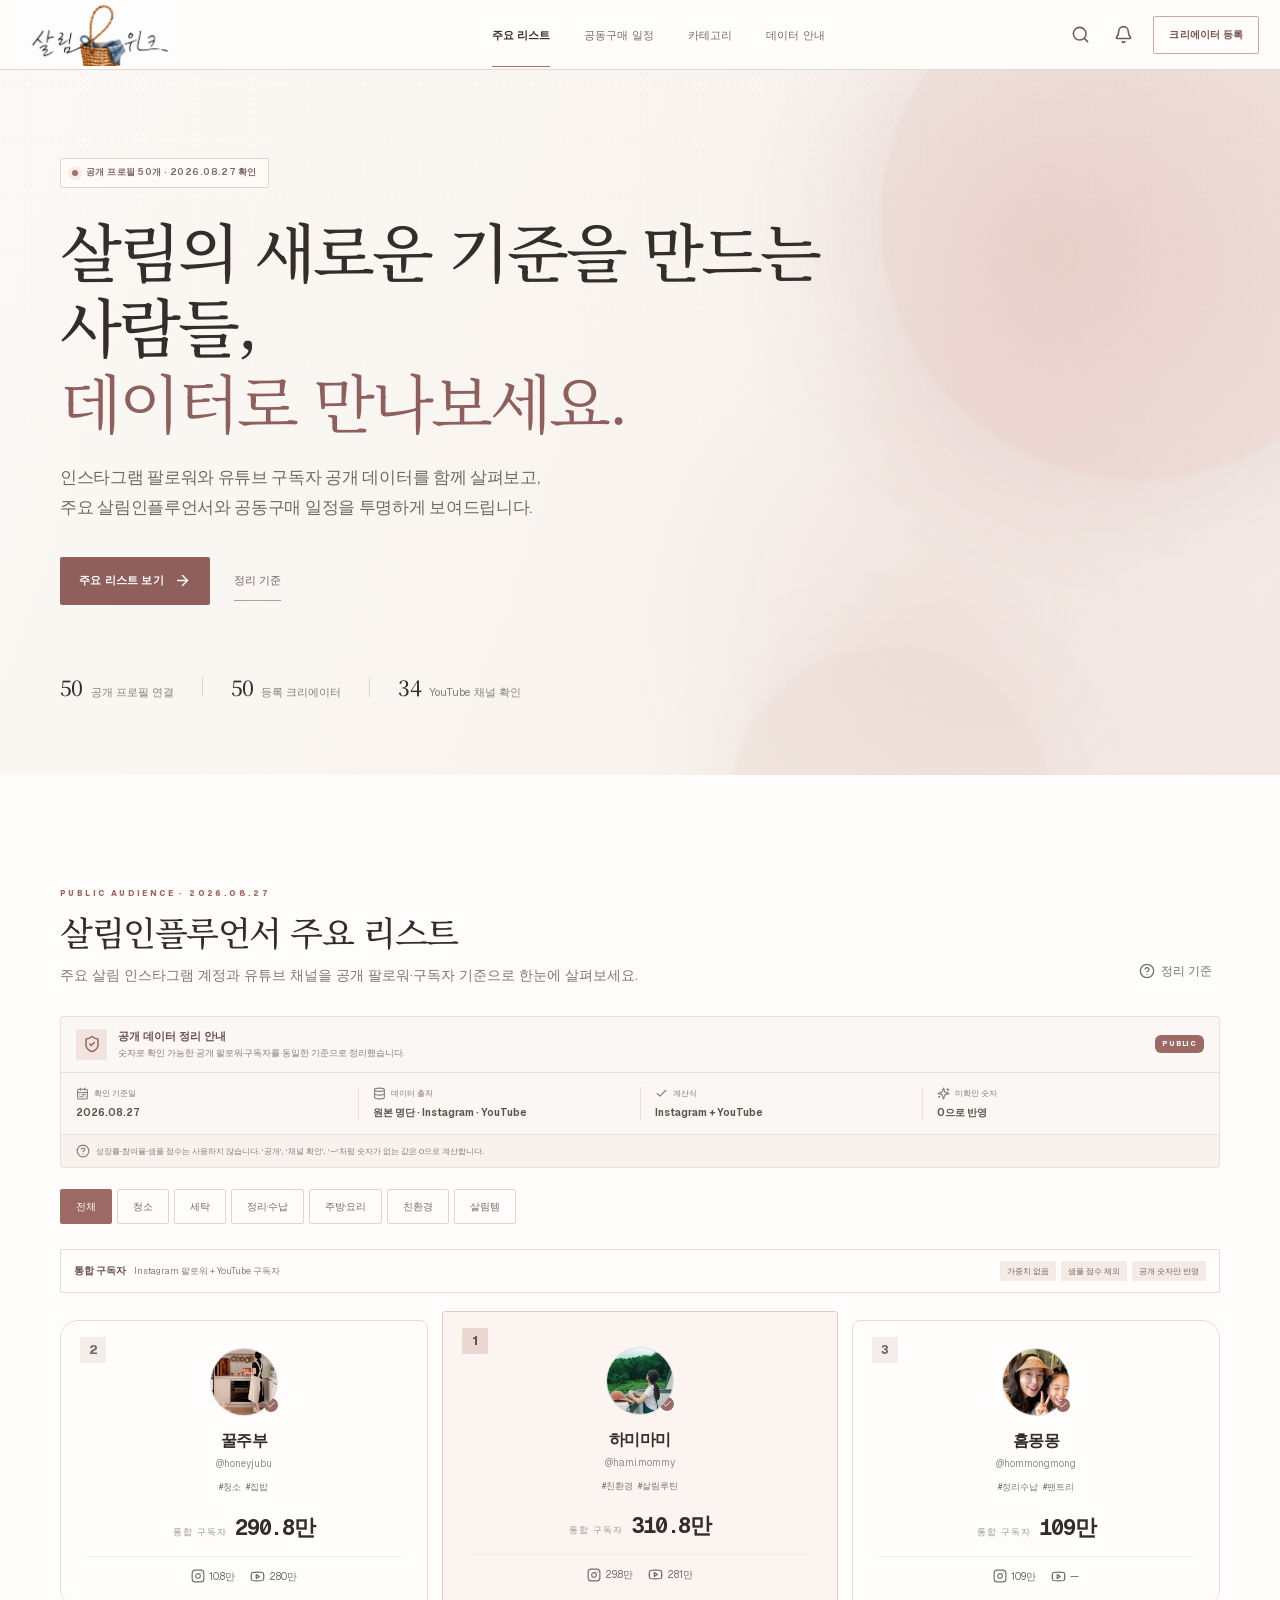
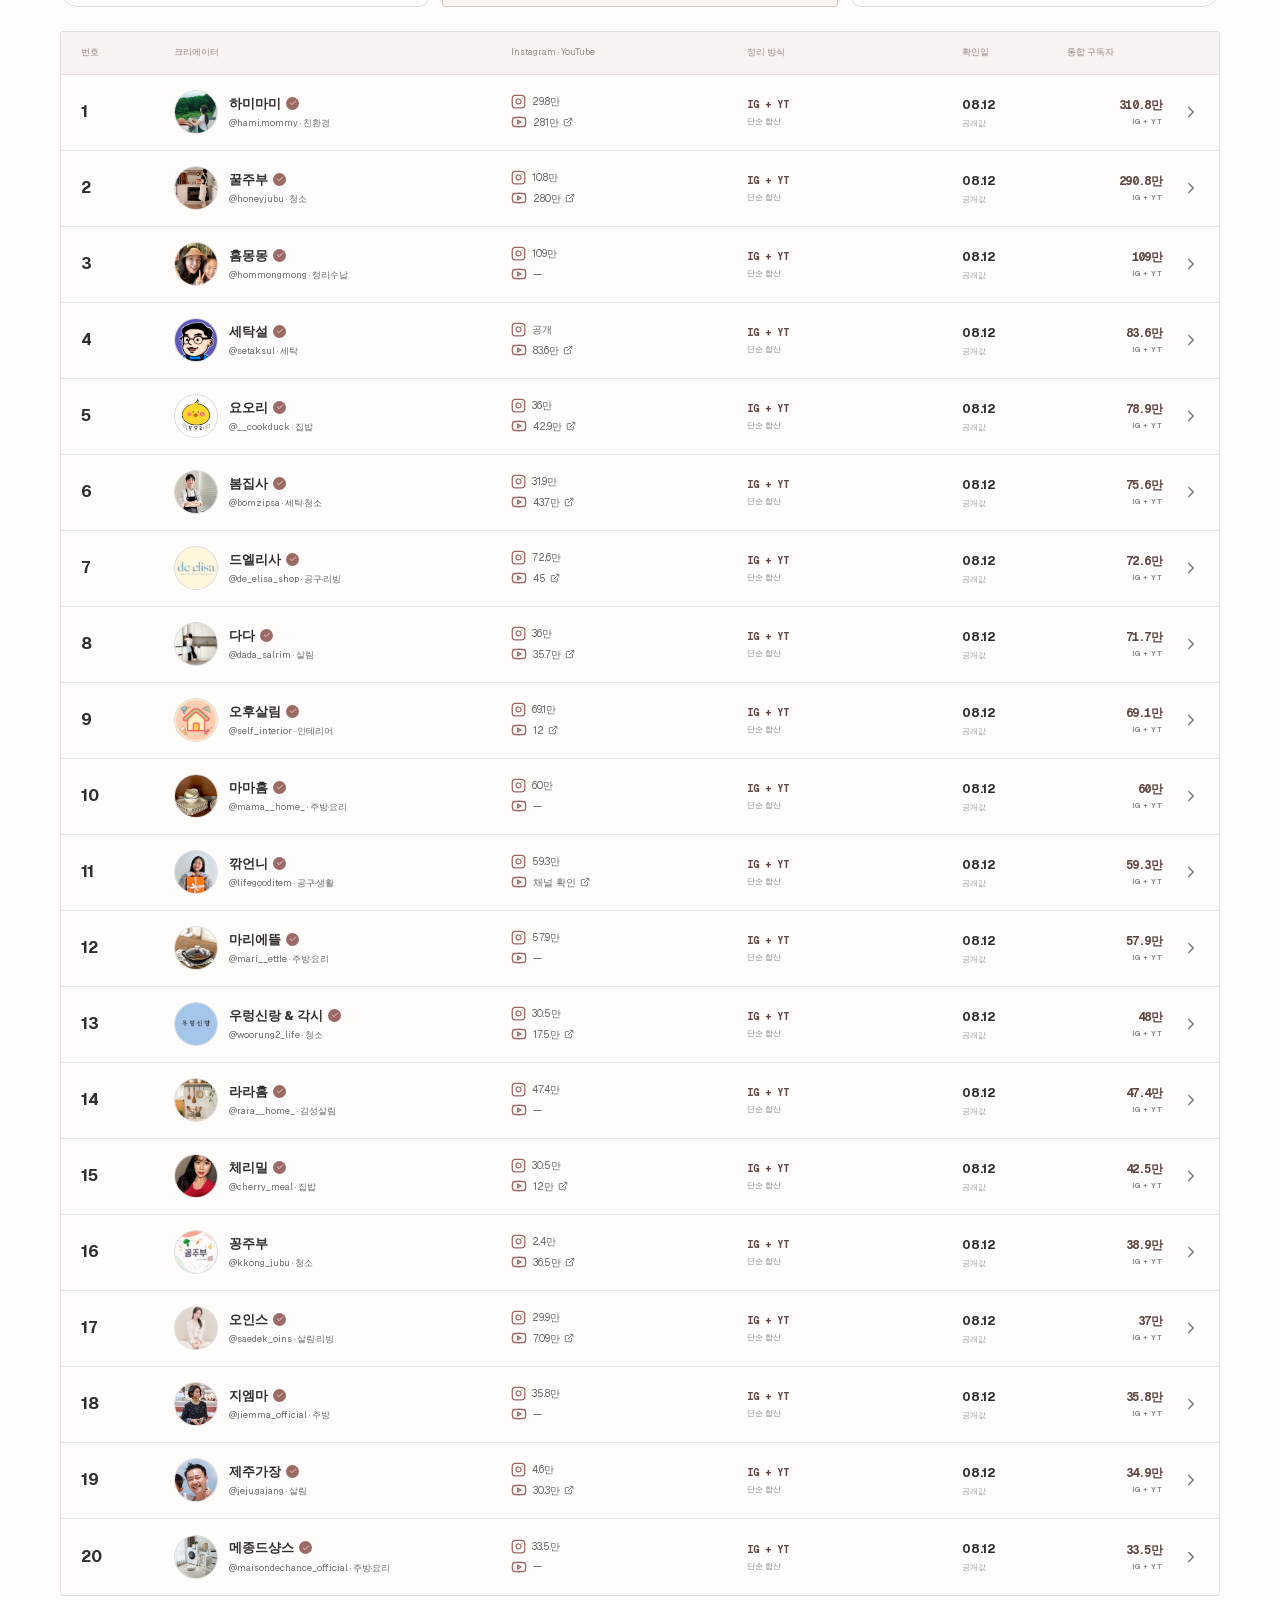
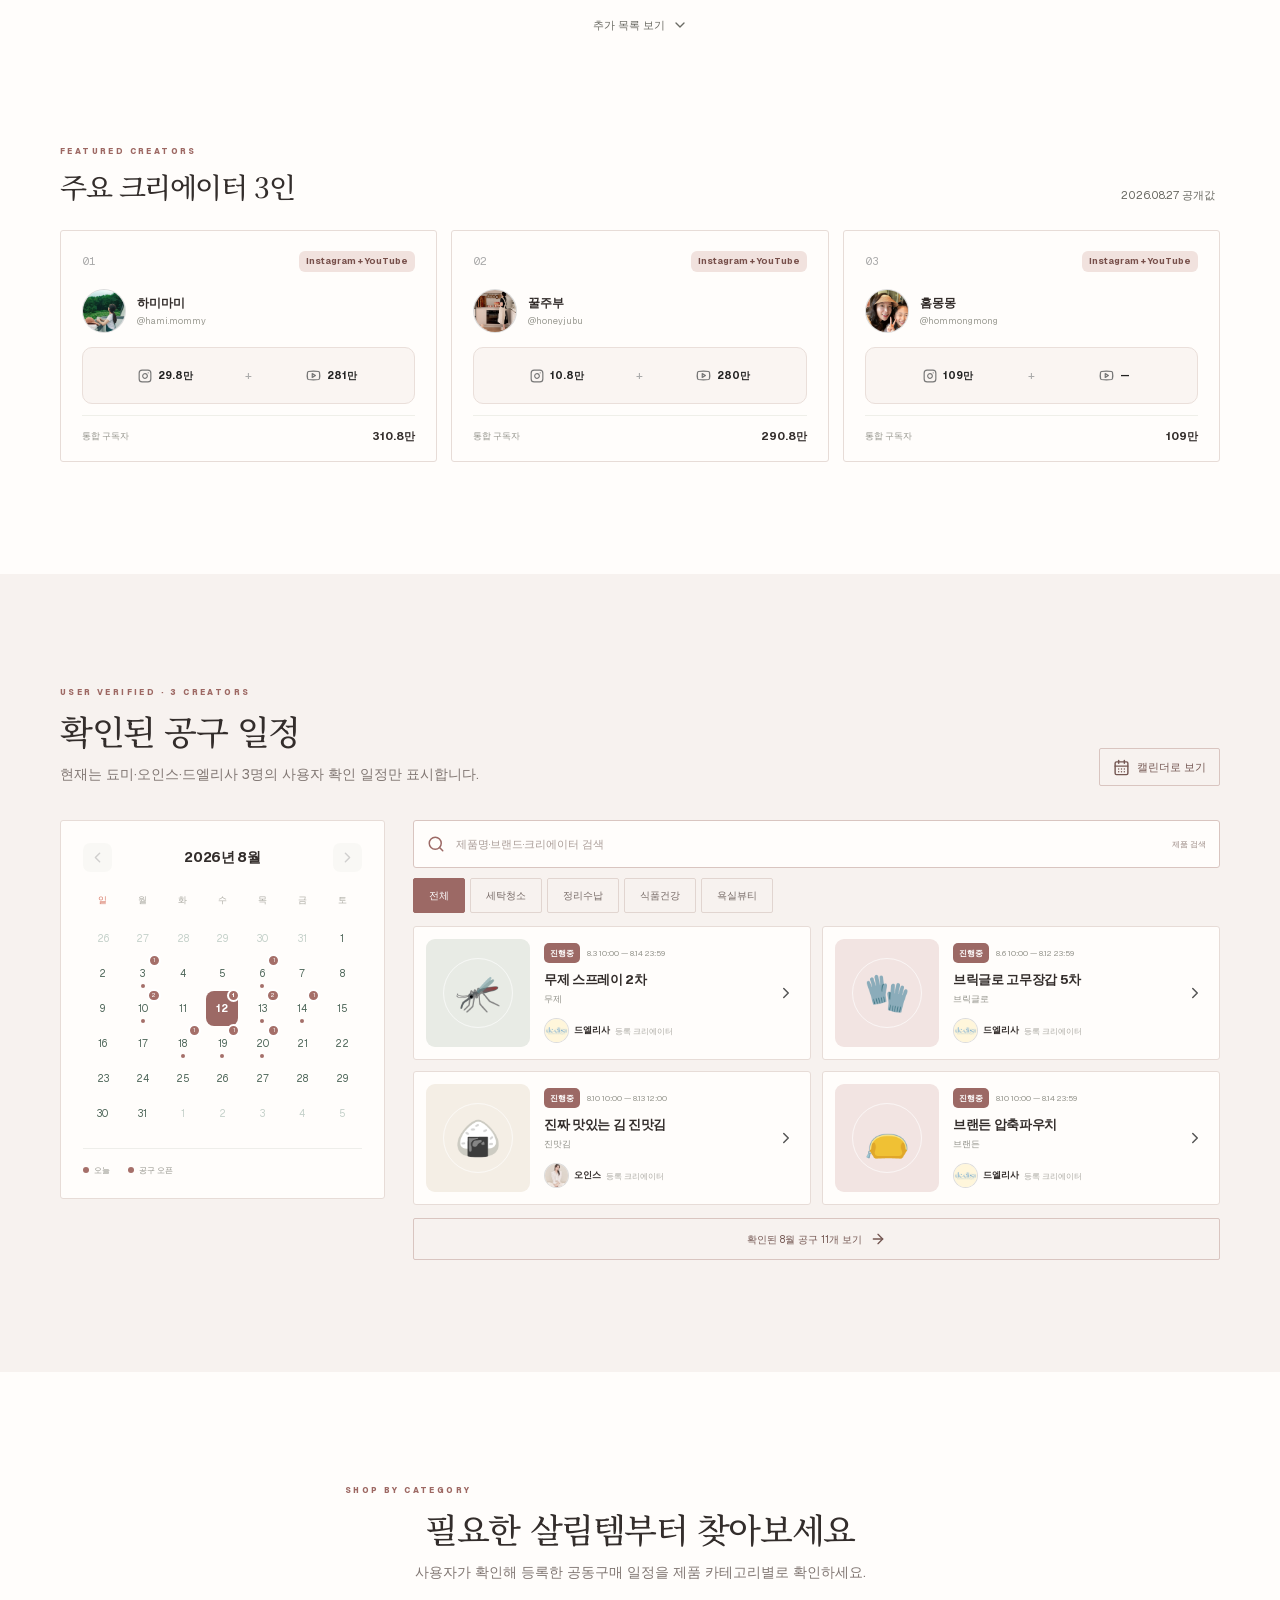
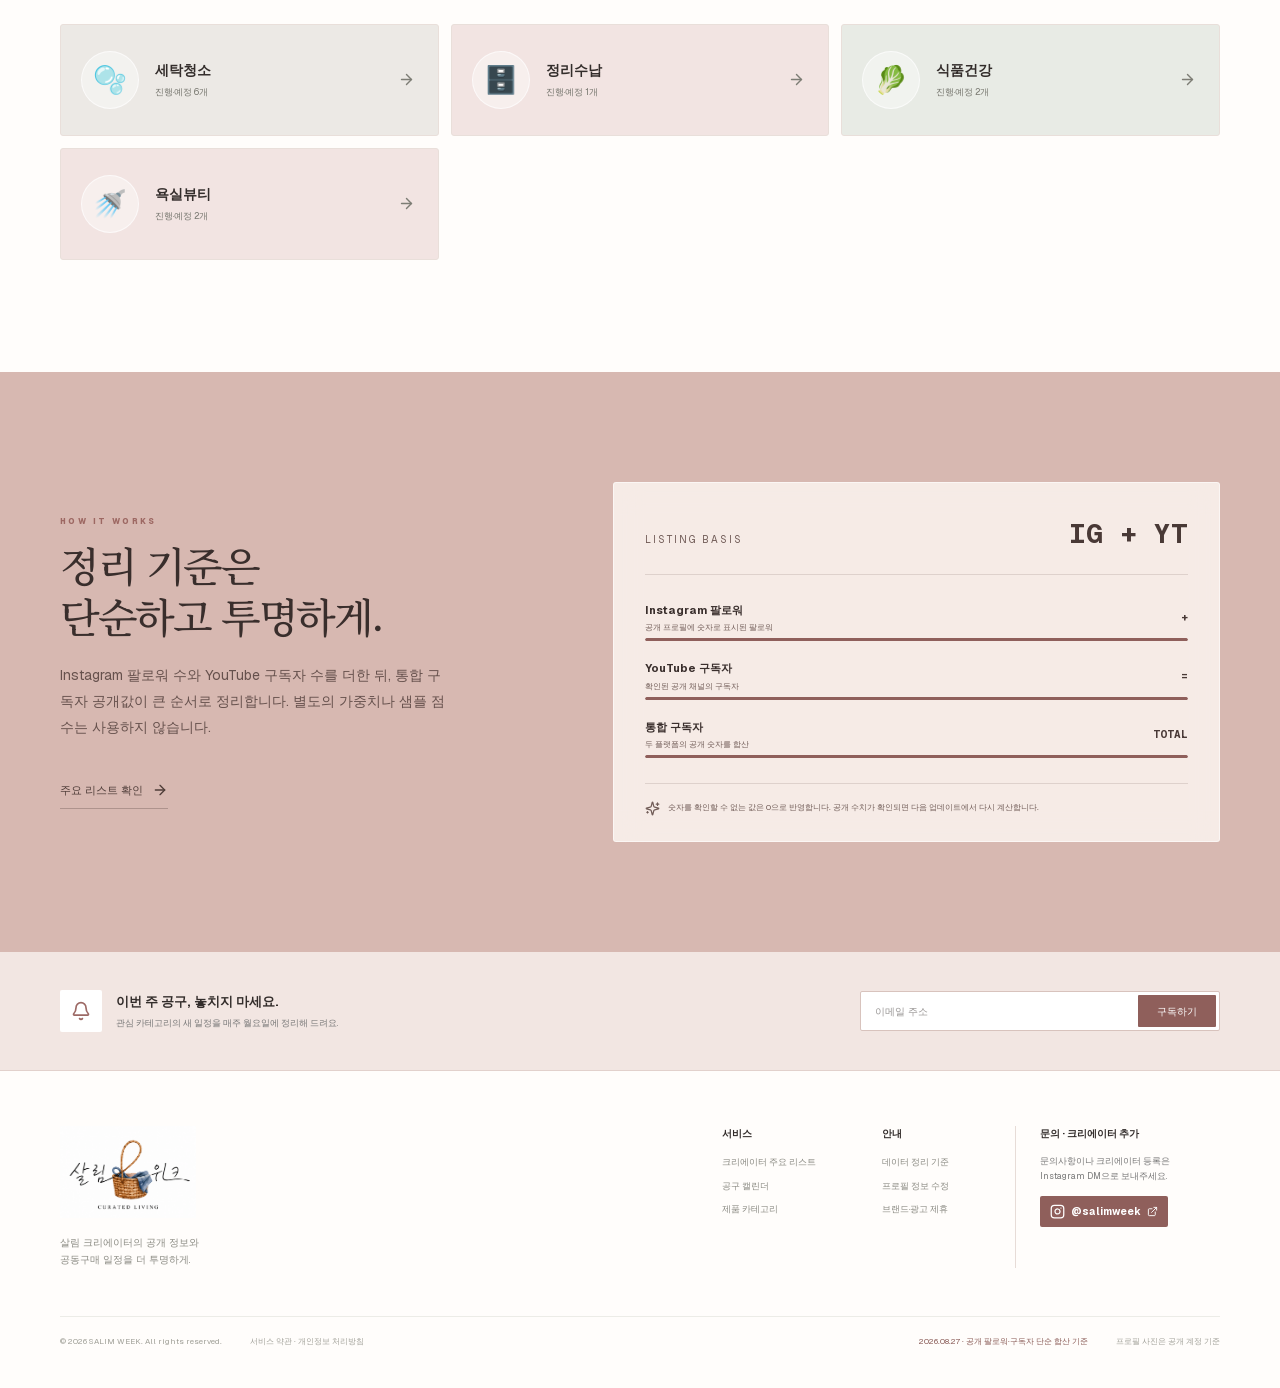
==== commit d2c2c088: "u" ====
--- a/index.html
+++ b/index.html
@@ -1 +1 @@
-<!DOCTYPE html><html lang="ko"><head><meta charSet="utf-8"/><meta name="viewport" content="width=device-width, initial-scale=1"/><link rel="preload" href="/_next/static/media/797e433ab948586e-s.p.08e28id.o-okb.woff2" as="font" crossorigin="" type="font/woff2"/><link rel="preload" href="/_next/static/media/caa3a2e1cccd8315-s.p.09~u27dqhyhd6.woff2" as="font" crossorigin="" type="font/woff2"/><link rel="preload" as="image" href="/salimweek-logo.png"/><link rel="preload" as="image" href="/profiles/honeyjubu.jpg" referrerPolicy="no-referrer"/><link rel="preload" as="image" href="/profiles/hami-mommy.jpg" referrerPolicy="no-referrer"/><link rel="preload" as="image" href="/profiles/setaksul.jpg" referrerPolicy="no-referrer"/><link rel="preload" as="image" href="/profiles/de_elisa_shop.jpg" referrerPolicy="no-referrer"/><link rel="preload" as="image" href="/profiles/dada_salrim.jpg" referrerPolicy="no-referrer"/><link rel="preload" as="image" href="/profiles/self_interior.jpg" referrerPolicy="no-referrer"/><link rel="preload" as="image" href="/profiles/lifegooditem.jpg" referrerPolicy="no-referrer"/><link rel="preload" as="image" href="/profiles/woorung2_life.jpg" referrerPolicy="no-referrer"/><link rel="stylesheet" href="/_next/static/chunks/0ht-nnu_ll24-.css" data-precedence="next"/><link rel="preload" as="script" fetchPriority="low" href="/_next/static/chunks/0upw9qoyw5n06.js"/><script src="/_next/static/chunks/0wvrrkses3o1t.js" async=""></script><script src="/_next/static/chunks/026-8_90s9~zo.js" async=""></script><script src="/_next/static/chunks/turbopack-11y2t907yqs06.js" async=""></script><script src="/_next/static/chunks/0fjr_u15~-7zi.js" async=""></script><script src="/_next/static/chunks/0hmvz-r0l84v4.js" async=""></script><script src="/_next/static/chunks/0enh8n3fh6ku6-20260821.js" async=""></script><meta name="next-size-adjust" content=""/><title>살림위크 | 살림인플루언서 순위·공동구매 캘린더</title><meta name="description" content="인스타그램 팔로워와 유튜브 구독자를 합산한 살림인플루언서 순위와 살림 유튜버 순위, 살림 공동구매·인스타 공동구매 일정 및 공동구매 캘린더를 확인하세요."/><meta name="application-name" content="살림위크"/><link rel="author" href="https://salimweek.kr"/><meta name="author" content="살림위크"/><link rel="manifest" href="/manifest.webmanifest"/><meta name="keywords" content="살림 인플루언서,살림인플루언서,살림인플루언서 순위,살림 인플루언서 순위,살림 크리에이터,인플루언서 랭킹,공동구매,공구 일정,공동구매 일정,공동구매일정,공동구매 캘린더,공동구매캘린더,살림 공동구매,인스타 공동구매,살림 유튜버 순위,살림 인스타 순위,살림 인스타그램 순위,살림 인스타 계정,살림 인스타그램 계정,살림 인플루언서 랭킹,살림 유튜버 랭킹,인스타그램,유튜브,살림위크"/><meta name="creator" content="살림위크"/><meta name="publisher" content="살림위크"/><meta name="robots" content="index, follow"/><meta name="googlebot" content="index, follow, max-video-preview:-1, max-image-preview:large, max-snippet:-1"/><meta name="category" content="lifestyle"/><link rel="canonical" href="https://salimweek.kr"/><meta property="og:title" content="살림위크 | 살림인플루언서 순위·공동구매 캘린더"/><meta property="og:description" content="인스타그램 팔로워와 유튜브 구독자를 합산한 살림인플루언서 순위와 살림 유튜버 순위, 살림 공동구매·인스타 공동구매 일정 및 공동구매 캘린더를 확인하세요."/><meta property="og:url" content="https://salimweek.kr"/><meta property="og:site_name" content="살림위크"/><meta property="og:locale" content="ko_KR"/><meta property="og:image" content="https://salimweek.kr/salimweek-logo.png"/><meta property="og:image:width" content="1280"/><meta property="og:image:height" content="1280"/><meta property="og:image:alt" content="살림위크 — Curated Living"/><meta property="og:type" content="website"/><meta name="twitter:card" content="summary_large_image"/><meta name="twitter:title" content="살림위크 | 살림인플루언서 순위·공동구매 캘린더"/><meta name="twitter:description" content="인스타그램 팔로워와 유튜브 구독자를 합산한 살림인플루언서 순위와 살림 유튜버 순위, 살림 공동구매·인스타 공동구매 일정 및 공동구매 캘린더를 확인하세요."/><meta name="twitter:image" content="https://salimweek.kr/salimweek-logo.png"/><link rel="shortcut icon" href="/favicon-64x64.png?v=20260823"/><link rel="icon" href="/favicon-64x64.png?v=20260823" type="image/png" sizes="64x64"/><link rel="apple-touch-icon" href="/favicon-64x64.png?v=20260823"/><script src="/_next/static/chunks/03~yq9q893hmn.js" noModule=""></script></head><body class="geist_a71539c9-module__T19VSG__variable geist_mono_8d43a2aa-module__8Li5zG__variable antialiased"><div hidden=""><!--$--><!--/$--></div><script type="application/ld+json">{"@context":"https://schema.org","@graph":[{"@type":"Organization","@id":"https://salimweek.kr/#organization","name":"살림위크","url":"https://salimweek.kr","logo":"https://salimweek.kr/salimweek-logo.png","sameAs":["https://www.instagram.com/salimweek/"]},{"@type":"WebSite","@id":"https://salimweek.kr/#website","url":"https://salimweek.kr","name":"살림위크","description":"인스타그램 팔로워와 유튜브 구독자를 합산한 살림인플루언서 순위와 살림 유튜버 순위, 살림 공동구매·인스타 공동구매 일정 및 공동구매 캘린더를 확인하세요.","inLanguage":"ko-KR","publisher":{"@id":"https://salimweek.kr/#organization"}}]}</script><main><header class="site-header"><div class="header-inner"><button class="brand" aria-label="살림위크 홈"><span class="brand-logo-crop" aria-hidden="true"><img alt="" width="180" height="180" decoding="async" data-nimg="1" class="brand-logo-image" style="color:transparent" src="/salimweek-logo.png"/></span></button><nav class="" aria-label="주요 메뉴"><button class="nav-active">주요 리스트</button><button>공동구매 일정</button><button>카테고리</button><button>데이터 안내</button></nav><div class="header-actions"><button class="icon-button" aria-label="검색"><svg xmlns="http://www.w3.org/2000/svg" width="19" height="19" viewBox="0 0 24 24" fill="none" stroke="currentColor" stroke-width="2" stroke-linecap="round" stroke-linejoin="round" class="lucide lucide-search"><circle cx="11" cy="11" r="8"></circle><path d="m21 21-4.3-4.3"></path></svg></button><button class="icon-button " aria-label="알림"><svg xmlns="http://www.w3.org/2000/svg" width="19" height="19" viewBox="0 0 24 24" fill="none" stroke="currentColor" stroke-width="2" stroke-linecap="round" stroke-linejoin="round" class="lucide lucide-bell"><path d="M10.268 21a2 2 0 0 0 3.464 0"></path><path d="M3.262 15.326A1 1 0 0 0 4 17h16a1 1 0 0 0 .74-1.673C19.41 13.956 18 12.499 18 8A6 6 0 0 0 6 8c0 4.499-1.411 5.956-2.738 7.326"></path></svg></button><a class="outline-button desktop-only" href="https://www.instagram.com/salimweek/" target="_blank" rel="noreferrer">크리에이터 등록</a><button class="menu-button" aria-label="메뉴"><svg xmlns="http://www.w3.org/2000/svg" width="21" height="21" viewBox="0 0 24 24" fill="none" stroke="currentColor" stroke-width="2" stroke-linecap="round" stroke-linejoin="round" class="lucide lucide-menu"><line x1="4" x2="20" y1="12" y2="12"></line><line x1="4" x2="20" y1="6" y2="6"></line><line x1="4" x2="20" y1="18" y2="18"></line></svg></button></div></div></header><section class="hero" id="top"><div class="hero-orb orb-one"></div><div class="hero-orb orb-two"></div><div class="container hero-inner"><div class="eyebrow"><span class="live-dot"></span> 공개 프로필 50개 · 2026.08.23 확인</div><h1>살림의 새로운 기준을 만드는 사람들,<br/><em>데이터로 만나보세요.</em></h1><p>인스타그램 팔로워와 유튜브 구독자 공개 데이터를 함께 살펴보고,<br class="desktop-only"/> 주요 살림인플루언서와 공동구매 일정을 투명하게 보여드립니다.</p><div class="hero-actions"><button class="primary-button">주요 리스트 보기 <svg xmlns="http://www.w3.org/2000/svg" width="17" height="17" viewBox="0 0 24 24" fill="none" stroke="currentColor" stroke-width="2" stroke-linecap="round" stroke-linejoin="round" class="lucide lucide-arrow-right"><path d="M5 12h14"></path><path d="m12 5 7 7-7 7"></path></svg></button><button class="text-button">정리 기준</button></div><div class="hero-stats" aria-label="서비스 현황"><div><strong>50</strong><span>공개 프로필 연결</span></div><i></i><div><strong>50</strong><span>등록 크리에이터</span></div><i></i><div><strong>40</strong><span>YouTube 채널 확인</span></div></div></div></section><section class="section ranking-section" id="ranking"><div class="container"><div class="section-head"><div><span class="section-kicker">PUBLIC AUDIENCE · 2026.08.23</span><h2>살림인플루언서 주요 리스트</h2><p>주요 살림 인스타그램 계정과 유튜브 채널을 공개 팔로워·구독자 기준으로 한눈에 살펴보세요.</p></div><button class="method-link"><svg xmlns="http://www.w3.org/2000/svg" width="16" height="16" viewBox="0 0 24 24" fill="none" stroke="currentColor" stroke-width="2" stroke-linecap="round" stroke-linejoin="round" class="lucide lucide-circle-help"><circle cx="12" cy="12" r="10"></circle><path d="M9.09 9a3 3 0 0 1 5.83 1c0 2-3 3-3 3"></path><path d="M12 17h.01"></path></svg> 정리 기준</button></div><aside class="ranking-trust-panel" aria-label="공개 데이터 안내"><div class="trust-summary"><span class="trust-icon"><svg xmlns="http://www.w3.org/2000/svg" width="18" height="18" viewBox="0 0 24 24" fill="none" stroke="currentColor" stroke-width="2" stroke-linecap="round" stroke-linejoin="round" class="lucide lucide-shield-check"><path d="M20 13c0 5-3.5 7.5-7.66 8.95a1 1 0 0 1-.67-.01C7.5 20.5 4 18 4 13V6a1 1 0 0 1 1-1c2 0 4.5-1.2 6.24-2.72a1.17 1.17 0 0 1 1.52 0C14.51 3.81 17 5 19 5a1 1 0 0 1 1 1z"></path><path d="m9 12 2 2 4-4"></path></svg></span><span><b>공개 데이터 정리 안내</b><small>숫자로 확인 가능한 공개 팔로워·구독자를 동일한 기준으로 정리했습니다.</small></span><i>PUBLIC</i></div><dl class="trust-metrics"><div><dt><svg xmlns="http://www.w3.org/2000/svg" width="13" height="13" viewBox="0 0 24 24" fill="none" stroke="currentColor" stroke-width="2" stroke-linecap="round" stroke-linejoin="round" class="lucide lucide-calendar-range"><rect width="18" height="18" x="3" y="4" rx="2"></rect><path d="M16 2v4"></path><path d="M3 10h18"></path><path d="M8 2v4"></path><path d="M17 14h-6"></path><path d="M13 18H7"></path><path d="M7 14h.01"></path><path d="M17 18h.01"></path></svg> 확인 기준일</dt><dd>2026.08.23</dd></div><div><dt><svg xmlns="http://www.w3.org/2000/svg" width="13" height="13" viewBox="0 0 24 24" fill="none" stroke="currentColor" stroke-width="2" stroke-linecap="round" stroke-linejoin="round" class="lucide lucide-database"><ellipse cx="12" cy="5" rx="9" ry="3"></ellipse><path d="M3 5V19A9 3 0 0 0 21 19V5"></path><path d="M3 12A9 3 0 0 0 21 12"></path></svg> 데이터 출처</dt><dd>원본 명단 · Instagram · YouTube</dd></div><div><dt><svg xmlns="http://www.w3.org/2000/svg" width="13" height="13" viewBox="0 0 24 24" fill="none" stroke="currentColor" stroke-width="2" stroke-linecap="round" stroke-linejoin="round" class="lucide lucide-check"><path d="M20 6 9 17l-5-5"></path></svg> 계산식</dt><dd>Instagram + YouTube</dd></div><div><dt><svg xmlns="http://www.w3.org/2000/svg" width="13" height="13" viewBox="0 0 24 24" fill="none" stroke="currentColor" stroke-width="2" stroke-linecap="round" stroke-linejoin="round" class="lucide lucide-sparkles"><path d="M9.937 15.5A2 2 0 0 0 8.5 14.063l-6.135-1.582a.5.5 0 0 1 0-.962L8.5 9.936A2 2 0 0 0 9.937 8.5l1.582-6.135a.5.5 0 0 1 .963 0L14.063 8.5A2 2 0 0 0 15.5 9.937l6.135 1.581a.5.5 0 0 1 0 .964L15.5 14.063a2 2 0 0 0-1.437 1.437l-1.582 6.135a.5.5 0 0 1-.963 0z"></path><path d="M20 3v4"></path><path d="M22 5h-4"></path><path d="M4 17v2"></path><path d="M5 18H3"></path></svg> 미확인 숫자</dt><dd>0으로 반영</dd></div></dl><p class="trust-footnote"><svg xmlns="http://www.w3.org/2000/svg" width="14" height="14" viewBox="0 0 24 24" fill="none" stroke="currentColor" stroke-width="2" stroke-linecap="round" stroke-linejoin="round" class="lucide lucide-circle-help"><circle cx="12" cy="12" r="10"></circle><path d="M9.09 9a3 3 0 0 1 5.83 1c0 2-3 3-3 3"></path><path d="M12 17h.01"></path></svg> 성장률·참여율·샘플 점수는 사용하지 않습니다. ‘공개’, ‘채널 확인’, ‘—’처럼 숫자가 없는 값은 0으로 계산합니다.</p></aside><div class="category-tabs" role="tablist" aria-label="크리에이터 카테고리"><button class="active">전체</button><button class="">청소</button><button class="">세탁</button><button class="">정리·수납</button><button class="">주방·요리</button><button class="">친환경</button><button class="">살림템</button></div><div class="index-guide"><span><b>통합 구독자</b> Instagram 팔로워 + YouTube 구독자</span><div><i>가중치 없음</i><i>샘플 점수 제외</i><i>공개 숫자만 반영</i></div></div><div class="podium-grid"><a class="podium-card rank-2" href="https://www.instagram.com/honeyjubu/" target="_blank" rel="noreferrer" aria-label="꿀주부 인스타그램 열기"><span class="podium-rank">2</span><div class="podium-profile"><span class="avatar avatar-large avatar-honey" aria-hidden="true"><span>HJ</span><img src="/profiles/honeyjubu.jpg" alt="" loading="eager" referrerPolicy="no-referrer"/></span><span class="verified"><svg xmlns="http://www.w3.org/2000/svg" width="10" height="10" viewBox="0 0 24 24" fill="none" stroke="currentColor" stroke-width="2" stroke-linecap="round" stroke-linejoin="round" class="lucide lucide-check"><path d="M20 6 9 17l-5-5"></path></svg></span></div><strong>꿀주부</strong><span class="handle">@honeyjubu</span><div class="podium-tags"><span>#<!-- -->청소</span><span>#<!-- -->집밥</span></div><div class="podium-score"><span>통합 구독자</span><b>290.8만</b></div><div class="platform-scores"><span><svg xmlns="http://www.w3.org/2000/svg" width="14" height="14" viewBox="0 0 24 24" fill="none" stroke="currentColor" stroke-width="2" stroke-linecap="round" stroke-linejoin="round" class="lucide lucide-instagram"><rect width="20" height="20" x="2" y="2" rx="5" ry="5"></rect><path d="M16 11.37A4 4 0 1 1 12.63 8 4 4 0 0 1 16 11.37z"></path><line x1="17.5" x2="17.51" y1="6.5" y2="6.5"></line></svg> <!-- -->10.8만</span><span><svg xmlns="http://www.w3.org/2000/svg" width="15" height="15" viewBox="0 0 24 24" fill="none" stroke="currentColor" stroke-width="2" stroke-linecap="round" stroke-linejoin="round" class="lucide lucide-youtube"><path d="M2.5 17a24.12 24.12 0 0 1 0-10 2 2 0 0 1 1.4-1.4 49.56 49.56 0 0 1 16.2 0A2 2 0 0 1 21.5 7a24.12 24.12 0 0 1 0 10 2 2 0 0 1-1.4 1.4 49.55 49.55 0 0 1-16.2 0A2 2 0 0 1 2.5 17"></path><path d="m10 15 5-3-5-3z"></path></svg> <!-- -->280만</span></div></a><a class="podium-card rank-1" href="https://www.instagram.com/hami.mommy/" target="_blank" rel="noreferrer" aria-label="하미마미 인스타그램 열기"><span class="podium-rank">1</span><div class="podium-profile"><span class="avatar avatar-large avatar-sage" aria-hidden="true"><span>HM</span><img src="/profiles/hami-mommy.jpg" alt="" loading="eager" referrerPolicy="no-referrer"/></span><span class="verified"><svg xmlns="http://www.w3.org/2000/svg" width="10" height="10" viewBox="0 0 24 24" fill="none" stroke="currentColor" stroke-width="2" stroke-linecap="round" stroke-linejoin="round" class="lucide lucide-check"><path d="M20 6 9 17l-5-5"></path></svg></span></div><strong>하미마미</strong><span class="handle">@hami.mommy</span><div class="podium-tags"><span>#<!-- -->친환경</span><span>#<!-- -->살림루틴</span></div><div class="podium-score"><span>통합 구독자</span><b>310.8만</b></div><div class="platform-scores"><span><svg xmlns="http://www.w3.org/2000/svg" width="14" height="14" viewBox="0 0 24 24" fill="none" stroke="currentColor" stroke-width="2" stroke-linecap="round" stroke-linejoin="round" class="lucide lucide-instagram"><rect width="20" height="20" x="2" y="2" rx="5" ry="5"></rect><path d="M16 11.37A4 4 0 1 1 12.63 8 4 4 0 0 1 16 11.37z"></path><line x1="17.5" x2="17.51" y1="6.5" y2="6.5"></line></svg> <!-- -->29.8만</span><span><svg xmlns="http://www.w3.org/2000/svg" width="15" height="15" viewBox="0 0 24 24" fill="none" stroke="currentColor" stroke-width="2" stroke-linecap="round" stroke-linejoin="round" class="lucide lucide-youtube"><path d="M2.5 17a24.12 24.12 0 0 1 0-10 2 2 0 0 1 1.4-1.4 49.56 49.56 0 0 1 16.2 0A2 2 0 0 1 21.5 7a24.12 24.12 0 0 1 0 10 2 2 0 0 1-1.4 1.4 49.55 49.55 0 0 1-16.2 0A2 2 0 0 1 2.5 17"></path><path d="m10 15 5-3-5-3z"></path></svg> <!-- -->281만</span></div></a><a class="podium-card rank-3" href="https://www.instagram.com/setaksul/" target="_blank" rel="noreferrer" aria-label="세탁설 인스타그램 열기"><span class="podium-rank">3</span><div class="podium-profile"><span class="avatar avatar-large avatar-blue" aria-hidden="true"><span>SS</span><img src="/profiles/setaksul.jpg" alt="" loading="eager" referrerPolicy="no-referrer"/></span><span class="verified"><svg xmlns="http://www.w3.org/2000/svg" width="10" height="10" viewBox="0 0 24 24" fill="none" stroke="currentColor" stroke-width="2" stroke-linecap="round" stroke-linejoin="round" class="lucide lucide-check"><path d="M20 6 9 17l-5-5"></path></svg></span></div><strong>세탁설</strong><span class="handle">@setaksul</span><div class="podium-tags"><span>#<!-- -->세탁</span><span>#<!-- -->청소</span></div><div class="podium-score"><span>통합 구독자</span><b>83.6만</b></div><div class="platform-scores"><span><svg xmlns="http://www.w3.org/2000/svg" width="14" height="14" viewBox="0 0 24 24" fill="none" stroke="currentColor" stroke-width="2" stroke-linecap="round" stroke-linejoin="round" class="lucide lucide-instagram"><rect width="20" height="20" x="2" y="2" rx="5" ry="5"></rect><path d="M16 11.37A4 4 0 1 1 12.63 8 4 4 0 0 1 16 11.37z"></path><line x1="17.5" x2="17.51" y1="6.5" y2="6.5"></line></svg> <!-- -->공개</span><span><svg xmlns="http://www.w3.org/2000/svg" width="15" height="15" viewBox="0 0 24 24" fill="none" stroke="currentColor" stroke-width="2" stroke-linecap="round" stroke-linejoin="round" class="lucide lucide-youtube"><path d="M2.5 17a24.12 24.12 0 0 1 0-10 2 2 0 0 1 1.4-1.4 49.56 49.56 0 0 1 16.2 0A2 2 0 0 1 21.5 7a24.12 24.12 0 0 1 0 10 2 2 0 0 1-1.4 1.4 49.55 49.55 0 0 1-16.2 0A2 2 0 0 1 2.5 17"></path><path d="m10 15 5-3-5-3z"></path></svg> <!-- -->83.6만</span></div></a></div><div class="ranking-table-wrap"><div class="ranking-table-head"><span>번호</span><span>크리에이터</span><span>Instagram · YouTube</span><span>정리 방식</span><span>확인일</span><span>통합 구독자</span><span></span></div><div class="ranking-list"><div class="ranking-row"><div class="rank-cell"><strong>1</strong></div><a class="creator-cell" href="https://www.instagram.com/hami.mommy/" target="_blank" rel="noreferrer" aria-label="하미마미 인스타그램 열기"><span class="avatar avatar-medium avatar-sage" aria-hidden="true"><span>HM</span><img src="/profiles/hami-mommy.jpg" alt="" loading="eager" referrerPolicy="no-referrer"/></span><span><b>하미마미<i class="tiny-check"><svg xmlns="http://www.w3.org/2000/svg" width="8" height="8" viewBox="0 0 24 24" fill="none" stroke="currentColor" stroke-width="2" stroke-linecap="round" stroke-linejoin="round" class="lucide lucide-check"><path d="M20 6 9 17l-5-5"></path></svg></i></b><small>@hami.mommy<!-- --> · <!-- -->친환경</small></span></a><div class="sns-cell"><span><svg xmlns="http://www.w3.org/2000/svg" width="15" height="15" viewBox="0 0 24 24" fill="none" stroke="currentColor" stroke-width="2" stroke-linecap="round" stroke-linejoin="round" class="lucide lucide-instagram"><rect width="20" height="20" x="2" y="2" rx="5" ry="5"></rect><path d="M16 11.37A4 4 0 1 1 12.63 8 4 4 0 0 1 16 11.37z"></path><line x1="17.5" x2="17.51" y1="6.5" y2="6.5"></line></svg> <!-- -->29.8만</span><a href="https://www.youtube.com/@hamimommy" target="_blank" rel="noreferrer" aria-label="하미마미 유튜브 열기"><svg xmlns="http://www.w3.org/2000/svg" width="16" height="16" viewBox="0 0 24 24" fill="none" stroke="currentColor" stroke-width="2" stroke-linecap="round" stroke-linejoin="round" class="lucide lucide-youtube"><path d="M2.5 17a24.12 24.12 0 0 1 0-10 2 2 0 0 1 1.4-1.4 49.56 49.56 0 0 1 16.2 0A2 2 0 0 1 21.5 7a24.12 24.12 0 0 1 0 10 2 2 0 0 1-1.4 1.4 49.55 49.55 0 0 1-16.2 0A2 2 0 0 1 2.5 17"></path><path d="m10 15 5-3-5-3z"></path></svg> <!-- -->281만<!-- --> <svg xmlns="http://www.w3.org/2000/svg" width="10" height="10" viewBox="0 0 24 24" fill="none" stroke="currentColor" stroke-width="2" stroke-linecap="round" stroke-linejoin="round" class="lucide lucide-external-link"><path d="M15 3h6v6"></path><path d="M10 14 21 3"></path><path d="M18 13v6a2 2 0 0 1-2 2H5a2 2 0 0 1-2-2V8a2 2 0 0 1 2-2h6"></path></svg></a></div><div class="growth-cell basis-cell"><b>IG + YT</b><span>단순 합산</span></div><div class="engagement-cell"><b>08.12</b><span>공개값</span></div><div class="score-cell"><span class="audience-total audience-total-compact" title="합계 3,108,000명"><b>310.8만</b><small>IG + YT</small></span></div><button class="row-detail-button" aria-label="하미마미 상세 정보"><svg xmlns="http://www.w3.org/2000/svg" width="18" height="18" viewBox="0 0 24 24" fill="none" stroke="currentColor" stroke-width="2" stroke-linecap="round" stroke-linejoin="round" class="lucide lucide-chevron-right row-arrow"><path d="m9 18 6-6-6-6"></path></svg></button></div><div class="ranking-row"><div class="rank-cell"><strong>2</strong></div><a class="creator-cell" href="https://www.instagram.com/honeyjubu/" target="_blank" rel="noreferrer" aria-label="꿀주부 인스타그램 열기"><span class="avatar avatar-medium avatar-honey" aria-hidden="true"><span>HJ</span><img src="/profiles/honeyjubu.jpg" alt="" loading="eager" referrerPolicy="no-referrer"/></span><span><b>꿀주부<i class="tiny-check"><svg xmlns="http://www.w3.org/2000/svg" width="8" height="8" viewBox="0 0 24 24" fill="none" stroke="currentColor" stroke-width="2" stroke-linecap="round" stroke-linejoin="round" class="lucide lucide-check"><path d="M20 6 9 17l-5-5"></path></svg></i></b><small>@honeyjubu<!-- --> · <!-- -->청소</small></span></a><div class="sns-cell"><span><svg xmlns="http://www.w3.org/2000/svg" width="15" height="15" viewBox="0 0 24 24" fill="none" stroke="currentColor" stroke-width="2" stroke-linecap="round" stroke-linejoin="round" class="lucide lucide-instagram"><rect width="20" height="20" x="2" y="2" rx="5" ry="5"></rect><path d="M16 11.37A4 4 0 1 1 12.63 8 4 4 0 0 1 16 11.37z"></path><line x1="17.5" x2="17.51" y1="6.5" y2="6.5"></line></svg> <!-- -->10.8만</span><a href="https://www.youtube.com/@Honeyjubu" target="_blank" rel="noreferrer" aria-label="꿀주부 유튜브 열기"><svg xmlns="http://www.w3.org/2000/svg" width="16" height="16" viewBox="0 0 24 24" fill="none" stroke="currentColor" stroke-width="2" stroke-linecap="round" stroke-linejoin="round" class="lucide lucide-youtube"><path d="M2.5 17a24.12 24.12 0 0 1 0-10 2 2 0 0 1 1.4-1.4 49.56 49.56 0 0 1 16.2 0A2 2 0 0 1 21.5 7a24.12 24.12 0 0 1 0 10 2 2 0 0 1-1.4 1.4 49.55 49.55 0 0 1-16.2 0A2 2 0 0 1 2.5 17"></path><path d="m10 15 5-3-5-3z"></path></svg> <!-- -->280만<!-- --> <svg xmlns="http://www.w3.org/2000/svg" width="10" height="10" viewBox="0 0 24 24" fill="none" stroke="currentColor" stroke-width="2" stroke-linecap="round" stroke-linejoin="round" class="lucide lucide-external-link"><path d="M15 3h6v6"></path><path d="M10 14 21 3"></path><path d="M18 13v6a2 2 0 0 1-2 2H5a2 2 0 0 1-2-2V8a2 2 0 0 1 2-2h6"></path></svg></a></div><div class="growth-cell basis-cell"><b>IG + YT</b><span>단순 합산</span></div><div class="engagement-cell"><b>08.12</b><span>공개값</span></div><div class="score-cell"><span class="audience-total audience-total-compact" title="합계 2,908,000명"><b>290.8만</b><small>IG + YT</small></span></div><button class="row-detail-button" aria-label="꿀주부 상세 정보"><svg xmlns="http://www.w3.org/2000/svg" width="18" height="18" viewBox="0 0 24 24" fill="none" stroke="currentColor" stroke-width="2" stroke-linecap="round" stroke-linejoin="round" class="lucide lucide-chevron-right row-arrow"><path d="m9 18 6-6-6-6"></path></svg></button></div><div class="ranking-row"><div class="rank-cell"><strong>3</strong></div><a class="creator-cell" href="https://www.instagram.com/setaksul/" target="_blank" rel="noreferrer" aria-label="세탁설 인스타그램 열기"><span class="avatar avatar-medium avatar-blue" aria-hidden="true"><span>SS</span><img src="/profiles/setaksul.jpg" alt="" loading="eager" referrerPolicy="no-referrer"/></span><span><b>세탁설<i class="tiny-check"><svg xmlns="http://www.w3.org/2000/svg" width="8" height="8" viewBox="0 0 24 24" fill="none" stroke="currentColor" stroke-width="2" stroke-linecap="round" stroke-linejoin="round" class="lucide lucide-check"><path d="M20 6 9 17l-5-5"></path></svg></i></b><small>@setaksul<!-- --> · <!-- -->세탁</small></span></a><div class="sns-cell"><span><svg xmlns="http://www.w3.org/2000/svg" width="15" height="15" viewBox="0 0 24 24" fill="none" stroke="currentColor" stroke-width="2" stroke-linecap="round" stroke-linejoin="round" class="lucide lucide-instagram"><rect width="20" height="20" x="2" y="2" rx="5" ry="5"></rect><path d="M16 11.37A4 4 0 1 1 12.63 8 4 4 0 0 1 16 11.37z"></path><line x1="17.5" x2="17.51" y1="6.5" y2="6.5"></line></svg> <!-- -->공개</span><a href="https://www.youtube.com/@setaksul" target="_blank" rel="noreferrer" aria-label="세탁설 유튜브 열기"><svg xmlns="http://www.w3.org/2000/svg" width="16" height="16" viewBox="0 0 24 24" fill="none" stroke="currentColor" stroke-width="2" stroke-linecap="round" stroke-linejoin="round" class="lucide lucide-youtube"><path d="M2.5 17a24.12 24.12 0 0 1 0-10 2 2 0 0 1 1.4-1.4 49.56 49.56 0 0 1 16.2 0A2 2 0 0 1 21.5 7a24.12 24.12 0 0 1 0 10 2 2 0 0 1-1.4 1.4 49.55 49.55 0 0 1-16.2 0A2 2 0 0 1 2.5 17"></path><path d="m10 15 5-3-5-3z"></path></svg> <!-- -->83.6만<!-- --> <svg xmlns="http://www.w3.org/2000/svg" width="10" height="10" viewBox="0 0 24 24" fill="none" stroke="currentColor" stroke-width="2" stroke-linecap="round" stroke-linejoin="round" class="lucide lucide-external-link"><path d="M15 3h6v6"></path><path d="M10 14 21 3"></path><path d="M18 13v6a2 2 0 0 1-2 2H5a2 2 0 0 1-2-2V8a2 2 0 0 1 2-2h6"></path></svg></a></div><div class="growth-cell basis-cell"><b>IG + YT</b><span>단순 합산</span></div><div class="engagement-cell"><b>08.12</b><span>공개값</span></div><div class="score-cell"><span class="audience-total audience-total-compact" title="합계 836,000명"><b>83.6만</b><small>IG + YT</small></span></div><button class="row-detail-button" aria-label="세탁설 상세 정보"><svg xmlns="http://www.w3.org/2000/svg" width="18" height="18" viewBox="0 0 24 24" fill="none" stroke="currentColor" stroke-width="2" stroke-linecap="round" stroke-linejoin="round" class="lucide lucide-chevron-right row-arrow"><path d="m9 18 6-6-6-6"></path></svg></button></div><div class="ranking-row"><div class="rank-cell"><strong>4</strong></div><a class="creator-cell" href="https://www.instagram.com/de_elisa_shop/" target="_blank" rel="noreferrer" aria-label="드엘리사 인스타그램 열기"><span class="avatar avatar-medium avatar-sage" aria-hidden="true"><span>드엘</span><img src="/profiles/de_elisa_shop.jpg" alt="" loading="eager" referrerPolicy="no-referrer"/></span><span><b>드엘리사<i class="tiny-check"><svg xmlns="http://www.w3.org/2000/svg" width="8" height="8" viewBox="0 0 24 24" fill="none" stroke="currentColor" stroke-width="2" stroke-linecap="round" stroke-linejoin="round" class="lucide lucide-check"><path d="M20 6 9 17l-5-5"></path></svg></i></b><small>@de_elisa_shop<!-- --> · <!-- -->공구·리빙</small></span></a><div class="sns-cell"><span><svg xmlns="http://www.w3.org/2000/svg" width="15" height="15" viewBox="0 0 24 24" fill="none" stroke="currentColor" stroke-width="2" stroke-linecap="round" stroke-linejoin="round" class="lucide lucide-instagram"><rect width="20" height="20" x="2" y="2" rx="5" ry="5"></rect><path d="M16 11.37A4 4 0 1 1 12.63 8 4 4 0 0 1 16 11.37z"></path><line x1="17.5" x2="17.51" y1="6.5" y2="6.5"></line></svg> <!-- -->72.6만</span><a href="https://www.youtube.com/@de_elisa_shop" target="_blank" rel="noreferrer" aria-label="드엘리사 유튜브 열기"><svg xmlns="http://www.w3.org/2000/svg" width="16" height="16" viewBox="0 0 24 24" fill="none" stroke="currentColor" stroke-width="2" stroke-linecap="round" stroke-linejoin="round" class="lucide lucide-youtube"><path d="M2.5 17a24.12 24.12 0 0 1 0-10 2 2 0 0 1 1.4-1.4 49.56 49.56 0 0 1 16.2 0A2 2 0 0 1 21.5 7a24.12 24.12 0 0 1 0 10 2 2 0 0 1-1.4 1.4 49.55 49.55 0 0 1-16.2 0A2 2 0 0 1 2.5 17"></path><path d="m10 15 5-3-5-3z"></path></svg> <!-- -->45<!-- --> <svg xmlns="http://www.w3.org/2000/svg" width="10" height="10" viewBox="0 0 24 24" fill="none" stroke="currentColor" stroke-width="2" stroke-linecap="round" stroke-linejoin="round" class="lucide lucide-external-link"><path d="M15 3h6v6"></path><path d="M10 14 21 3"></path><path d="M18 13v6a2 2 0 0 1-2 2H5a2 2 0 0 1-2-2V8a2 2 0 0 1 2-2h6"></path></svg></a></div><div class="growth-cell basis-cell"><b>IG + YT</b><span>단순 합산</span></div><div class="engagement-cell"><b>08.12</b><span>공개값</span></div><div class="score-cell"><span class="audience-total audience-total-compact" title="합계 726,045명"><b>72.6만</b><small>IG + YT</small></span></div><button class="row-detail-button" aria-label="드엘리사 상세 정보"><svg xmlns="http://www.w3.org/2000/svg" width="18" height="18" viewBox="0 0 24 24" fill="none" stroke="currentColor" stroke-width="2" stroke-linecap="round" stroke-linejoin="round" class="lucide lucide-chevron-right row-arrow"><path d="m9 18 6-6-6-6"></path></svg></button></div><div class="ranking-row"><div class="rank-cell"><strong>5</strong></div><a class="creator-cell" href="https://www.instagram.com/dada_salrim/" target="_blank" rel="noreferrer" aria-label="다다 인스타그램 열기"><span class="avatar avatar-medium avatar-blue" aria-hidden="true"><span>다다</span><img src="/profiles/dada_salrim.jpg" alt="" loading="eager" referrerPolicy="no-referrer"/></span><span><b>다다<i class="tiny-check"><svg xmlns="http://www.w3.org/2000/svg" width="8" height="8" viewBox="0 0 24 24" fill="none" stroke="currentColor" stroke-width="2" stroke-linecap="round" stroke-linejoin="round" class="lucide lucide-check"><path d="M20 6 9 17l-5-5"></path></svg></i></b><small>@dada_salrim<!-- --> · <!-- -->살림</small></span></a><div class="sns-cell"><span><svg xmlns="http://www.w3.org/2000/svg" width="15" height="15" viewBox="0 0 24 24" fill="none" stroke="currentColor" stroke-width="2" stroke-linecap="round" stroke-linejoin="round" class="lucide lucide-instagram"><rect width="20" height="20" x="2" y="2" rx="5" ry="5"></rect><path d="M16 11.37A4 4 0 1 1 12.63 8 4 4 0 0 1 16 11.37z"></path><line x1="17.5" x2="17.51" y1="6.5" y2="6.5"></line></svg> <!-- -->36만</span><a href="https://www.youtube.com/@dada_salrim" target="_blank" rel="noreferrer" aria-label="다다 유튜브 열기"><svg xmlns="http://www.w3.org/2000/svg" width="16" height="16" viewBox="0 0 24 24" fill="none" stroke="currentColor" stroke-width="2" stroke-linecap="round" stroke-linejoin="round" class="lucide lucide-youtube"><path d="M2.5 17a24.12 24.12 0 0 1 0-10 2 2 0 0 1 1.4-1.4 49.56 49.56 0 0 1 16.2 0A2 2 0 0 1 21.5 7a24.12 24.12 0 0 1 0 10 2 2 0 0 1-1.4 1.4 49.55 49.55 0 0 1-16.2 0A2 2 0 0 1 2.5 17"></path><path d="m10 15 5-3-5-3z"></path></svg> <!-- -->35.7만<!-- --> <svg xmlns="http://www.w3.org/2000/svg" width="10" height="10" viewBox="0 0 24 24" fill="none" stroke="currentColor" stroke-width="2" stroke-linecap="round" stroke-linejoin="round" class="lucide lucide-external-link"><path d="M15 3h6v6"></path><path d="M10 14 21 3"></path><path d="M18 13v6a2 2 0 0 1-2 2H5a2 2 0 0 1-2-2V8a2 2 0 0 1 2-2h6"></path></svg></a></div><div class="growth-cell basis-cell"><b>IG + YT</b><span>단순 합산</span></div><div class="engagement-cell"><b>08.12</b><span>공개값</span></div><div class="score-cell"><span class="audience-total audience-total-compact" title="합계 717,000명"><b>71.7만</b><small>IG + YT</small></span></div><button class="row-detail-button" aria-label="다다 상세 정보"><svg xmlns="http://www.w3.org/2000/svg" width="18" height="18" viewBox="0 0 24 24" fill="none" stroke="currentColor" stroke-width="2" stroke-linecap="round" stroke-linejoin="round" class="lucide lucide-chevron-right row-arrow"><path d="m9 18 6-6-6-6"></path></svg></button></div><div class="ranking-row"><div class="rank-cell"><strong>6</strong></div><a class="creator-cell" href="https://www.instagram.com/self_interior/" target="_blank" rel="noreferrer" aria-label="오후살림 인스타그램 열기"><span class="avatar avatar-medium avatar-peach" aria-hidden="true"><span>오후</span><img src="/profiles/self_interior.jpg" alt="" loading="eager" referrerPolicy="no-referrer"/></span><span><b>오후살림<i class="tiny-check"><svg xmlns="http://www.w3.org/2000/svg" width="8" height="8" viewBox="0 0 24 24" fill="none" stroke="currentColor" stroke-width="2" stroke-linecap="round" stroke-linejoin="round" class="lucide lucide-check"><path d="M20 6 9 17l-5-5"></path></svg></i></b><small>@self_interior<!-- --> · <!-- -->인테리어</small></span></a><div class="sns-cell"><span><svg xmlns="http://www.w3.org/2000/svg" width="15" height="15" viewBox="0 0 24 24" fill="none" stroke="currentColor" stroke-width="2" stroke-linecap="round" stroke-linejoin="round" class="lucide lucide-instagram"><rect width="20" height="20" x="2" y="2" rx="5" ry="5"></rect><path d="M16 11.37A4 4 0 1 1 12.63 8 4 4 0 0 1 16 11.37z"></path><line x1="17.5" x2="17.51" y1="6.5" y2="6.5"></line></svg> <!-- -->69.1만</span><a href="https://www.youtube.com/channel/UC48OPUBVRZkz2EET_7gvF_Q" target="_blank" rel="noreferrer" aria-label="오후살림 유튜브 열기"><svg xmlns="http://www.w3.org/2000/svg" width="16" height="16" viewBox="0 0 24 24" fill="none" stroke="currentColor" stroke-width="2" stroke-linecap="round" stroke-linejoin="round" class="lucide lucide-youtube"><path d="M2.5 17a24.12 24.12 0 0 1 0-10 2 2 0 0 1 1.4-1.4 49.56 49.56 0 0 1 16.2 0A2 2 0 0 1 21.5 7a24.12 24.12 0 0 1 0 10 2 2 0 0 1-1.4 1.4 49.55 49.55 0 0 1-16.2 0A2 2 0 0 1 2.5 17"></path><path d="m10 15 5-3-5-3z"></path></svg> <!-- -->12<!-- --> <svg xmlns="http://www.w3.org/2000/svg" width="10" height="10" viewBox="0 0 24 24" fill="none" stroke="currentColor" stroke-width="2" stroke-linecap="round" stroke-linejoin="round" class="lucide lucide-external-link"><path d="M15 3h6v6"></path><path d="M10 14 21 3"></path><path d="M18 13v6a2 2 0 0 1-2 2H5a2 2 0 0 1-2-2V8a2 2 0 0 1 2-2h6"></path></svg></a></div><div class="growth-cell basis-cell"><b>IG + YT</b><span>단순 합산</span></div><div class="engagement-cell"><b>08.12</b><span>공개값</span></div><div class="score-cell"><span class="audience-total audience-total-compact" title="합계 691,012명"><b>69.1만</b><small>IG + YT</small></span></div><button class="row-detail-button" aria-label="오후살림 상세 정보"><svg xmlns="http://www.w3.org/2000/svg" width="18" height="18" viewBox="0 0 24 24" fill="none" stroke="currentColor" stroke-width="2" stroke-linecap="round" stroke-linejoin="round" class="lucide lucide-chevron-right row-arrow"><path d="m9 18 6-6-6-6"></path></svg></button></div><div class="ranking-row"><div class="rank-cell"><strong>7</strong></div><a class="creator-cell" href="https://www.instagram.com/lifegooditem/" target="_blank" rel="noreferrer" aria-label="깎언니 인스타그램 열기"><span class="avatar avatar-medium avatar-honey" aria-hidden="true"><span>깎언</span><img src="/profiles/lifegooditem.jpg" alt="" loading="eager" referrerPolicy="no-referrer"/></span><span><b>깎언니<i class="tiny-check"><svg xmlns="http://www.w3.org/2000/svg" width="8" height="8" viewBox="0 0 24 24" fill="none" stroke="currentColor" stroke-width="2" stroke-linecap="round" stroke-linejoin="round" class="lucide lucide-check"><path d="M20 6 9 17l-5-5"></path></svg></i></b><small>@lifegooditem<!-- --> · <!-- -->공구·생활</small></span></a><div class="sns-cell"><span><svg xmlns="http://www.w3.org/2000/svg" width="15" height="15" viewBox="0 0 24 24" fill="none" stroke="currentColor" stroke-width="2" stroke-linecap="round" stroke-linejoin="round" class="lucide lucide-instagram"><rect width="20" height="20" x="2" y="2" rx="5" ry="5"></rect><path d="M16 11.37A4 4 0 1 1 12.63 8 4 4 0 0 1 16 11.37z"></path><line x1="17.5" x2="17.51" y1="6.5" y2="6.5"></line></svg> <!-- -->59.3만</span><a href="https://www.youtube.com/%40%EA%B9%8E%EC%96%B8%EB%8B%88" target="_blank" rel="noreferrer" aria-label="깎언니 유튜브 열기"><svg xmlns="http://www.w3.org/2000/svg" width="16" height="16" viewBox="0 0 24 24" fill="none" stroke="currentColor" stroke-width="2" stroke-linecap="round" stroke-linejoin="round" class="lucide lucide-youtube"><path d="M2.5 17a24.12 24.12 0 0 1 0-10 2 2 0 0 1 1.4-1.4 49.56 49.56 0 0 1 16.2 0A2 2 0 0 1 21.5 7a24.12 24.12 0 0 1 0 10 2 2 0 0 1-1.4 1.4 49.55 49.55 0 0 1-16.2 0A2 2 0 0 1 2.5 17"></path><path d="m10 15 5-3-5-3z"></path></svg> <!-- -->채널 확인<!-- --> <svg xmlns="http://www.w3.org/2000/svg" width="10" height="10" viewBox="0 0 24 24" fill="none" stroke="currentColor" stroke-width="2" stroke-linecap="round" stroke-linejoin="round" class="lucide lucide-external-link"><path d="M15 3h6v6"></path><path d="M10 14 21 3"></path><path d="M18 13v6a2 2 0 0 1-2 2H5a2 2 0 0 1-2-2V8a2 2 0 0 1 2-2h6"></path></svg></a></div><div class="growth-cell basis-cell"><b>IG + YT</b><span>단순 합산</span></div><div class="engagement-cell"><b>08.12</b><span>공개값</span></div><div class="score-cell"><span class="audience-total audience-total-compact" title="합계 593,000명"><b>59.3만</b><small>IG + YT</small></span></div><button class="row-detail-button" aria-label="깎언니 상세 정보"><svg xmlns="http://www.w3.org/2000/svg" width="18" height="18" viewBox="0 0 24 24" fill="none" stroke="currentColor" stroke-width="2" stroke-linecap="round" stroke-linejoin="round" class="lucide lucide-chevron-right row-arrow"><path d="m9 18 6-6-6-6"></path></svg></button></div><div class="ranking-row"><div class="rank-cell"><strong>8</strong></div><a class="creator-cell" href="https://www.instagram.com/woorung2_life/" target="_blank" rel="noreferrer" aria-label="우렁신랑 &amp; 각시 인스타그램 열기"><span class="avatar avatar-medium avatar-blue" aria-hidden="true"><span>우렁</span><img src="/profiles/woorung2_life.jpg" alt="" loading="eager" referrerPolicy="no-referrer"/></span><span><b>우렁신랑 &amp; 각시<i class="tiny-check"><svg xmlns="http://www.w3.org/2000/svg" width="8" height="8" viewBox="0 0 24 24" fill="none" stroke="currentColor" stroke-width="2" stroke-linecap="round" stroke-linejoin="round" class="lucide lucide-check"><path d="M20 6 9 17l-5-5"></path></svg></i></b><small>@woorung2_life<!-- --> · <!-- -->청소</small></span></a><div class="sns-cell"><span><svg xmlns="http://www.w3.org/2000/svg" width="15" height="15" viewBox="0 0 24 24" fill="none" stroke="currentColor" stroke-width="2" stroke-linecap="round" stroke-linejoin="round" class="lucide lucide-instagram"><rect width="20" height="20" x="2" y="2" rx="5" ry="5"></rect><path d="M16 11.37A4 4 0 1 1 12.63 8 4 4 0 0 1 16 11.37z"></path><line x1="17.5" x2="17.51" y1="6.5" y2="6.5"></line></svg> <!-- -->30.5만</span><a href="https://www.youtube.com/@wisehusband" target="_blank" rel="noreferrer" aria-label="우렁신랑 &amp; 각시 유튜브 열기"><svg xmlns="http://www.w3.org/2000/svg" width="16" height="16" viewBox="0 0 24 24" fill="none" stroke="currentColor" stroke-width="2" stroke-linecap="round" stroke-linejoin="round" class="lucide lucide-youtube"><path d="M2.5 17a24.12 24.12 0 0 1 0-10 2 2 0 0 1 1.4-1.4 49.56 49.56 0 0 1 16.2 0A2 2 0 0 1 21.5 7a24.12 24.12 0 0 1 0 10 2 2 0 0 1-1.4 1.4 49.55 49.55 0 0 1-16.2 0A2 2 0 0 1 2.5 17"></path><path d="m10 15 5-3-5-3z"></path></svg> <!-- -->17.5만<!-- --> <svg xmlns="http://www.w3.org/2000/svg" width="10" height="10" viewBox="0 0 24 24" fill="none" stroke="currentColor" stroke-width="2" stroke-linecap="round" stroke-linejoin="round" class="lucide lucide-external-link"><path d="M15 3h6v6"></path><path d="M10 14 21 3"></path><path d="M18 13v6a2 2 0 0 1-2 2H5a2 2 0 0 1-2-2V8a2 2 0 0 1 2-2h6"></path></svg></a></div><div class="growth-cell basis-cell"><b>IG + YT</b><span>단순 합산</span></div><div class="engagement-cell"><b>08.12</b><span>공개값</span></div><div class="score-cell"><span class="audience-total audience-total-compact" title="합계 480,000명"><b>48만</b><small>IG + YT</small></span></div><button class="row-detail-button" aria-label="우렁신랑 &amp; 각시 상세 정보"><svg xmlns="http://www.w3.org/2000/svg" width="18" height="18" viewBox="0 0 24 24" fill="none" stroke="currentColor" stroke-width="2" stroke-linecap="round" stroke-linejoin="round" class="lucide lucide-chevron-right row-arrow"><path d="m9 18 6-6-6-6"></path></svg></button></div><div class="ranking-row"><div class="rank-cell"><strong>9</strong></div><a class="creator-cell" href="https://www.instagram.com/rara__home_/" target="_blank" rel="noreferrer" aria-label="라라홈 인스타그램 열기"><span class="avatar avatar-medium avatar-peach" aria-hidden="true"><span>라라</span><img src="/profiles/rara__home_.jpg" alt="" loading="lazy" referrerPolicy="no-referrer"/></span><span><b>라라홈<i class="tiny-check"><svg xmlns="http://www.w3.org/2000/svg" width="8" height="8" viewBox="0 0 24 24" fill="none" stroke="currentColor" stroke-width="2" stroke-linecap="round" stroke-linejoin="round" class="lucide lucide-check"><path d="M20 6 9 17l-5-5"></path></svg></i></b><small>@rara__home_<!-- --> · <!-- -->감성살림</small></span></a><div class="sns-cell"><span><svg xmlns="http://www.w3.org/2000/svg" width="15" height="15" viewBox="0 0 24 24" fill="none" stroke="currentColor" stroke-width="2" stroke-linecap="round" stroke-linejoin="round" class="lucide lucide-instagram"><rect width="20" height="20" x="2" y="2" rx="5" ry="5"></rect><path d="M16 11.37A4 4 0 1 1 12.63 8 4 4 0 0 1 16 11.37z"></path><line x1="17.5" x2="17.51" y1="6.5" y2="6.5"></line></svg> <!-- -->47.4만</span><span><svg xmlns="http://www.w3.org/2000/svg" width="16" height="16" viewBox="0 0 24 24" fill="none" stroke="currentColor" stroke-width="2" stroke-linecap="round" stroke-linejoin="round" class="lucide lucide-youtube"><path d="M2.5 17a24.12 24.12 0 0 1 0-10 2 2 0 0 1 1.4-1.4 49.56 49.56 0 0 1 16.2 0A2 2 0 0 1 21.5 7a24.12 24.12 0 0 1 0 10 2 2 0 0 1-1.4 1.4 49.55 49.55 0 0 1-16.2 0A2 2 0 0 1 2.5 17"></path><path d="m10 15 5-3-5-3z"></path></svg> <!-- -->—</span></div><div class="growth-cell basis-cell"><b>IG + YT</b><span>단순 합산</span></div><div class="engagement-cell"><b>08.12</b><span>공개값</span></div><div class="score-cell"><span class="audience-total audience-total-compact" title="합계 474,000명"><b>47.4만</b><small>IG + YT</small></span></div><button class="row-detail-button" aria-label="라라홈 상세 정보"><svg xmlns="http://www.w3.org/2000/svg" width="18" height="18" viewBox="0 0 24 24" fill="none" stroke="currentColor" stroke-width="2" stroke-linecap="round" stroke-linejoin="round" class="lucide lucide-chevron-right row-arrow"><path d="m9 18 6-6-6-6"></path></svg></button></div><div class="ranking-row"><div class="rank-cell"><strong>10</strong></div><a class="creator-cell" href="https://www.instagram.com/kkong_jubu/" target="_blank" rel="noreferrer" aria-label="꽁주부 인스타그램 열기"><span class="avatar avatar-medium avatar-coral" aria-hidden="true"><span>KJ</span><img src="/profiles/kkong_jubu.jpg" alt="" loading="lazy" referrerPolicy="no-referrer"/></span><span><b>꽁주부</b><small>@kkong_jubu<!-- --> · <!-- -->청소</small></span></a><div class="sns-cell"><span><svg xmlns="http://www.w3.org/2000/svg" width="15" height="15" viewBox="0 0 24 24" fill="none" stroke="currentColor" stroke-width="2" stroke-linecap="round" stroke-linejoin="round" class="lucide lucide-instagram"><rect width="20" height="20" x="2" y="2" rx="5" ry="5"></rect><path d="M16 11.37A4 4 0 1 1 12.63 8 4 4 0 0 1 16 11.37z"></path><line x1="17.5" x2="17.51" y1="6.5" y2="6.5"></line></svg> <!-- -->2.4만</span><a href="https://www.youtube.com/channel/UCyWJ1DEvSLg6Xprj2ZzQEmQ" target="_blank" rel="noreferrer" aria-label="꽁주부 유튜브 열기"><svg xmlns="http://www.w3.org/2000/svg" width="16" height="16" viewBox="0 0 24 24" fill="none" stroke="currentColor" stroke-width="2" stroke-linecap="round" stroke-linejoin="round" class="lucide lucide-youtube"><path d="M2.5 17a24.12 24.12 0 0 1 0-10 2 2 0 0 1 1.4-1.4 49.56 49.56 0 0 1 16.2 0A2 2 0 0 1 21.5 7a24.12 24.12 0 0 1 0 10 2 2 0 0 1-1.4 1.4 49.55 49.55 0 0 1-16.2 0A2 2 0 0 1 2.5 17"></path><path d="m10 15 5-3-5-3z"></path></svg> <!-- -->36.5만<!-- --> <svg xmlns="http://www.w3.org/2000/svg" width="10" height="10" viewBox="0 0 24 24" fill="none" stroke="currentColor" stroke-width="2" stroke-linecap="round" stroke-linejoin="round" class="lucide lucide-external-link"><path d="M15 3h6v6"></path><path d="M10 14 21 3"></path><path d="M18 13v6a2 2 0 0 1-2 2H5a2 2 0 0 1-2-2V8a2 2 0 0 1 2-2h6"></path></svg></a></div><div class="growth-cell basis-cell"><b>IG + YT</b><span>단순 합산</span></div><div class="engagement-cell"><b>08.12</b><span>공개값</span></div><div class="score-cell"><span class="audience-total audience-total-compact" title="합계 389,000명"><b>38.9만</b><small>IG + YT</small></span></div><button class="row-detail-button" aria-label="꽁주부 상세 정보"><svg xmlns="http://www.w3.org/2000/svg" width="18" height="18" viewBox="0 0 24 24" fill="none" stroke="currentColor" stroke-width="2" stroke-linecap="round" stroke-linejoin="round" class="lucide lucide-chevron-right row-arrow"><path d="m9 18 6-6-6-6"></path></svg></button></div><div class="ranking-row"><div class="rank-cell"><strong>11</strong></div><a class="creator-cell" href="https://www.instagram.com/saedek_oins/" target="_blank" rel="noreferrer" aria-label="오인스 인스타그램 열기"><span class="avatar avatar-medium avatar-rose" aria-hidden="true"><span>오인</span><img src="/profiles/saedek_oins.jpg" alt="" loading="lazy" referrerPolicy="no-referrer"/></span><span><b>오인스<i class="tiny-check"><svg xmlns="http://www.w3.org/2000/svg" width="8" height="8" viewBox="0 0 24 24" fill="none" stroke="currentColor" stroke-width="2" stroke-linecap="round" stroke-linejoin="round" class="lucide lucide-check"><path d="M20 6 9 17l-5-5"></path></svg></i></b><small>@saedek_oins<!-- --> · <!-- -->살림·리빙</small></span></a><div class="sns-cell"><span><svg xmlns="http://www.w3.org/2000/svg" width="15" height="15" viewBox="0 0 24 24" fill="none" stroke="currentColor" stroke-width="2" stroke-linecap="round" stroke-linejoin="round" class="lucide lucide-instagram"><rect width="20" height="20" x="2" y="2" rx="5" ry="5"></rect><path d="M16 11.37A4 4 0 1 1 12.63 8 4 4 0 0 1 16 11.37z"></path><line x1="17.5" x2="17.51" y1="6.5" y2="6.5"></line></svg> <!-- -->29.9만</span><a href="https://www.youtube.com/@saedek_oins" target="_blank" rel="noreferrer" aria-label="오인스 유튜브 열기"><svg xmlns="http://www.w3.org/2000/svg" width="16" height="16" viewBox="0 0 24 24" fill="none" stroke="currentColor" stroke-width="2" stroke-linecap="round" stroke-linejoin="round" class="lucide lucide-youtube"><path d="M2.5 17a24.12 24.12 0 0 1 0-10 2 2 0 0 1 1.4-1.4 49.56 49.56 0 0 1 16.2 0A2 2 0 0 1 21.5 7a24.12 24.12 0 0 1 0 10 2 2 0 0 1-1.4 1.4 49.55 49.55 0 0 1-16.2 0A2 2 0 0 1 2.5 17"></path><path d="m10 15 5-3-5-3z"></path></svg> <!-- -->7.09만<!-- --> <svg xmlns="http://www.w3.org/2000/svg" width="10" height="10" viewBox="0 0 24 24" fill="none" stroke="currentColor" stroke-width="2" stroke-linecap="round" stroke-linejoin="round" class="lucide lucide-external-link"><path d="M15 3h6v6"></path><path d="M10 14 21 3"></path><path d="M18 13v6a2 2 0 0 1-2 2H5a2 2 0 0 1-2-2V8a2 2 0 0 1 2-2h6"></path></svg></a></div><div class="growth-cell basis-cell"><b>IG + YT</b><span>단순 합산</span></div><div class="engagement-cell"><b>08.12</b><span>공개값</span></div><div class="score-cell"><span class="audience-total audience-total-compact" title="합계 369,900명"><b>37만</b><small>IG + YT</small></span></div><button class="row-detail-button" aria-label="오인스 상세 정보"><svg xmlns="http://www.w3.org/2000/svg" width="18" height="18" viewBox="0 0 24 24" fill="none" stroke="currentColor" stroke-width="2" stroke-linecap="round" stroke-linejoin="round" class="lucide lucide-chevron-right row-arrow"><path d="m9 18 6-6-6-6"></path></svg></button></div><div class="ranking-row"><div class="rank-cell"><strong>12</strong></div><a class="creator-cell" href="https://www.instagram.com/jiemma_official/" target="_blank" rel="noreferrer" aria-label="지엠마 인스타그램 열기"><span class="avatar avatar-medium avatar-lilac" aria-hidden="true"><span>지엠</span><img src="/profiles/jiemma_official.jpg" alt="" loading="lazy" referrerPolicy="no-referrer"/></span><span><b>지엠마<i class="tiny-check"><svg xmlns="http://www.w3.org/2000/svg" width="8" height="8" viewBox="0 0 24 24" fill="none" stroke="currentColor" stroke-width="2" stroke-linecap="round" stroke-linejoin="round" class="lucide lucide-check"><path d="M20 6 9 17l-5-5"></path></svg></i></b><small>@jiemma_official<!-- --> · <!-- -->주방</small></span></a><div class="sns-cell"><span><svg xmlns="http://www.w3.org/2000/svg" width="15" height="15" viewBox="0 0 24 24" fill="none" stroke="currentColor" stroke-width="2" stroke-linecap="round" stroke-linejoin="round" class="lucide lucide-instagram"><rect width="20" height="20" x="2" y="2" rx="5" ry="5"></rect><path d="M16 11.37A4 4 0 1 1 12.63 8 4 4 0 0 1 16 11.37z"></path><line x1="17.5" x2="17.51" y1="6.5" y2="6.5"></line></svg> <!-- -->35.8만</span><span><svg xmlns="http://www.w3.org/2000/svg" width="16" height="16" viewBox="0 0 24 24" fill="none" stroke="currentColor" stroke-width="2" stroke-linecap="round" stroke-linejoin="round" class="lucide lucide-youtube"><path d="M2.5 17a24.12 24.12 0 0 1 0-10 2 2 0 0 1 1.4-1.4 49.56 49.56 0 0 1 16.2 0A2 2 0 0 1 21.5 7a24.12 24.12 0 0 1 0 10 2 2 0 0 1-1.4 1.4 49.55 49.55 0 0 1-16.2 0A2 2 0 0 1 2.5 17"></path><path d="m10 15 5-3-5-3z"></path></svg> <!-- -->—</span></div><div class="growth-cell basis-cell"><b>IG + YT</b><span>단순 합산</span></div><div class="engagement-cell"><b>08.12</b><span>공개값</span></div><div class="score-cell"><span class="audience-total audience-total-compact" title="합계 358,000명"><b>35.8만</b><small>IG + YT</small></span></div><button class="row-detail-button" aria-label="지엠마 상세 정보"><svg xmlns="http://www.w3.org/2000/svg" width="18" height="18" viewBox="0 0 24 24" fill="none" stroke="currentColor" stroke-width="2" stroke-linecap="round" stroke-linejoin="round" class="lucide lucide-chevron-right row-arrow"><path d="m9 18 6-6-6-6"></path></svg></button></div><div class="ranking-row"><div class="rank-cell"><strong>13</strong></div><a class="creator-cell" href="https://www.instagram.com/happyaji_home/" target="_blank" rel="noreferrer" aria-label="아지살림 인스타그램 열기"><span class="avatar avatar-medium avatar-peach" aria-hidden="true"><span>AJ</span><img src="/profiles/happyaji_home.jpg" alt="" loading="lazy" referrerPolicy="no-referrer"/></span><span><b>아지살림<i class="tiny-check"><svg xmlns="http://www.w3.org/2000/svg" width="8" height="8" viewBox="0 0 24 24" fill="none" stroke="currentColor" stroke-width="2" stroke-linecap="round" stroke-linejoin="round" class="lucide lucide-check"><path d="M20 6 9 17l-5-5"></path></svg></i></b><small>@happyaji_home<!-- --> · <!-- -->살림템</small></span></a><div class="sns-cell"><span><svg xmlns="http://www.w3.org/2000/svg" width="15" height="15" viewBox="0 0 24 24" fill="none" stroke="currentColor" stroke-width="2" stroke-linecap="round" stroke-linejoin="round" class="lucide lucide-instagram"><rect width="20" height="20" x="2" y="2" rx="5" ry="5"></rect><path d="M16 11.37A4 4 0 1 1 12.63 8 4 4 0 0 1 16 11.37z"></path><line x1="17.5" x2="17.51" y1="6.5" y2="6.5"></line></svg> <!-- -->1.5만</span><a href="https://www.youtube.com/channel/UClGXzNNnfEFd1uAbY7KCljQ" target="_blank" rel="noreferrer" aria-label="아지살림 유튜브 열기"><svg xmlns="http://www.w3.org/2000/svg" width="16" height="16" viewBox="0 0 24 24" fill="none" stroke="currentColor" stroke-width="2" stroke-linecap="round" stroke-linejoin="round" class="lucide lucide-youtube"><path d="M2.5 17a24.12 24.12 0 0 1 0-10 2 2 0 0 1 1.4-1.4 49.56 49.56 0 0 1 16.2 0A2 2 0 0 1 21.5 7a24.12 24.12 0 0 1 0 10 2 2 0 0 1-1.4 1.4 49.55 49.55 0 0 1-16.2 0A2 2 0 0 1 2.5 17"></path><path d="m10 15 5-3-5-3z"></path></svg> <!-- -->30.1만<!-- --> <svg xmlns="http://www.w3.org/2000/svg" width="10" height="10" viewBox="0 0 24 24" fill="none" stroke="currentColor" stroke-width="2" stroke-linecap="round" stroke-linejoin="round" class="lucide lucide-external-link"><path d="M15 3h6v6"></path><path d="M10 14 21 3"></path><path d="M18 13v6a2 2 0 0 1-2 2H5a2 2 0 0 1-2-2V8a2 2 0 0 1 2-2h6"></path></svg></a></div><div class="growth-cell basis-cell"><b>IG + YT</b><span>단순 합산</span></div><div class="engagement-cell"><b>08.12</b><span>공개값</span></div><div class="score-cell"><span class="audience-total audience-total-compact" title="합계 316,000명"><b>31.6만</b><small>IG + YT</small></span></div><button class="row-detail-button" aria-label="아지살림 상세 정보"><svg xmlns="http://www.w3.org/2000/svg" width="18" height="18" viewBox="0 0 24 24" fill="none" stroke="currentColor" stroke-width="2" stroke-linecap="round" stroke-linejoin="round" class="lucide lucide-chevron-right row-arrow"><path d="m9 18 6-6-6-6"></path></svg></button></div><div class="ranking-row"><div class="rank-cell"><strong>14</strong></div><a class="creator-cell" href="https://www.instagram.com/__simplyhome/" target="_blank" rel="noreferrer" aria-label="심플리홈 인스타그램 열기"><span class="avatar avatar-medium avatar-sage" aria-hidden="true"><span>심플</span><img src="/profiles/__simplyhome.jpg" alt="" loading="lazy" referrerPolicy="no-referrer"/></span><span><b>심플리홈<i class="tiny-check"><svg xmlns="http://www.w3.org/2000/svg" width="8" height="8" viewBox="0 0 24 24" fill="none" stroke="currentColor" stroke-width="2" stroke-linecap="round" stroke-linejoin="round" class="lucide lucide-check"><path d="M20 6 9 17l-5-5"></path></svg></i></b><small>@__simplyhome<!-- --> · <!-- -->홈·리빙</small></span></a><div class="sns-cell"><span><svg xmlns="http://www.w3.org/2000/svg" width="15" height="15" viewBox="0 0 24 24" fill="none" stroke="currentColor" stroke-width="2" stroke-linecap="round" stroke-linejoin="round" class="lucide lucide-instagram"><rect width="20" height="20" x="2" y="2" rx="5" ry="5"></rect><path d="M16 11.37A4 4 0 1 1 12.63 8 4 4 0 0 1 16 11.37z"></path><line x1="17.5" x2="17.51" y1="6.5" y2="6.5"></line></svg> <!-- -->23.6만</span><a href="https://www.youtube.com/@__simplyhome" target="_blank" rel="noreferrer" aria-label="심플리홈 유튜브 열기"><svg xmlns="http://www.w3.org/2000/svg" width="16" height="16" viewBox="0 0 24 24" fill="none" stroke="currentColor" stroke-width="2" stroke-linecap="round" stroke-linejoin="round" class="lucide lucide-youtube"><path d="M2.5 17a24.12 24.12 0 0 1 0-10 2 2 0 0 1 1.4-1.4 49.56 49.56 0 0 1 16.2 0A2 2 0 0 1 21.5 7a24.12 24.12 0 0 1 0 10 2 2 0 0 1-1.4 1.4 49.55 49.55 0 0 1-16.2 0A2 2 0 0 1 2.5 17"></path><path d="m10 15 5-3-5-3z"></path></svg> <!-- -->5만<!-- --> <svg xmlns="http://www.w3.org/2000/svg" width="10" height="10" viewBox="0 0 24 24" fill="none" stroke="currentColor" stroke-width="2" stroke-linecap="round" stroke-linejoin="round" class="lucide lucide-external-link"><path d="M15 3h6v6"></path><path d="M10 14 21 3"></path><path d="M18 13v6a2 2 0 0 1-2 2H5a2 2 0 0 1-2-2V8a2 2 0 0 1 2-2h6"></path></svg></a></div><div class="growth-cell basis-cell"><b>IG + YT</b><span>단순 합산</span></div><div class="engagement-cell"><b>08.12</b><span>공개값</span></div><div class="score-cell"><span class="audience-total audience-total-compact" title="합계 286,000명"><b>28.6만</b><small>IG + YT</small></span></div><button class="row-detail-button" aria-label="심플리홈 상세 정보"><svg xmlns="http://www.w3.org/2000/svg" width="18" height="18" viewBox="0 0 24 24" fill="none" stroke="currentColor" stroke-width="2" stroke-linecap="round" stroke-linejoin="round" class="lucide lucide-chevron-right row-arrow"><path d="m9 18 6-6-6-6"></path></svg></button></div><div class="ranking-row"><div class="rank-cell"><strong>15</strong></div><a class="creator-cell" href="https://www.instagram.com/dyom.y/" target="_blank" rel="noreferrer" aria-label="됴미식탁 인스타그램 열기"><span class="avatar avatar-medium avatar-blue" aria-hidden="true"><span>됴미</span><img src="/profiles/dyom-y.jpg" alt="" loading="lazy" referrerPolicy="no-referrer"/></span><span><b>됴미식탁<i class="tiny-check"><svg xmlns="http://www.w3.org/2000/svg" width="8" height="8" viewBox="0 0 24 24" fill="none" stroke="currentColor" stroke-width="2" stroke-linecap="round" stroke-linejoin="round" class="lucide lucide-check"><path d="M20 6 9 17l-5-5"></path></svg></i></b><small>@dyom.y<!-- --> · <!-- -->집밥·살림</small></span></a><div class="sns-cell"><span><svg xmlns="http://www.w3.org/2000/svg" width="15" height="15" viewBox="0 0 24 24" fill="none" stroke="currentColor" stroke-width="2" stroke-linecap="round" stroke-linejoin="round" class="lucide lucide-instagram"><rect width="20" height="20" x="2" y="2" rx="5" ry="5"></rect><path d="M16 11.37A4 4 0 1 1 12.63 8 4 4 0 0 1 16 11.37z"></path><line x1="17.5" x2="17.51" y1="6.5" y2="6.5"></line></svg> <!-- -->16.6만</span><a href="https://www.youtube.com/channel/UCt7WwR9eZKvp12PQk4O5jNw" target="_blank" rel="noreferrer" aria-label="됴미식탁 유튜브 열기"><svg xmlns="http://www.w3.org/2000/svg" width="16" height="16" viewBox="0 0 24 24" fill="none" stroke="currentColor" stroke-width="2" stroke-linecap="round" stroke-linejoin="round" class="lucide lucide-youtube"><path d="M2.5 17a24.12 24.12 0 0 1 0-10 2 2 0 0 1 1.4-1.4 49.56 49.56 0 0 1 16.2 0A2 2 0 0 1 21.5 7a24.12 24.12 0 0 1 0 10 2 2 0 0 1-1.4 1.4 49.55 49.55 0 0 1-16.2 0A2 2 0 0 1 2.5 17"></path><path d="m10 15 5-3-5-3z"></path></svg> <!-- -->11.8만<!-- --> <svg xmlns="http://www.w3.org/2000/svg" width="10" height="10" viewBox="0 0 24 24" fill="none" stroke="currentColor" stroke-width="2" stroke-linecap="round" stroke-linejoin="round" class="lucide lucide-external-link"><path d="M15 3h6v6"></path><path d="M10 14 21 3"></path><path d="M18 13v6a2 2 0 0 1-2 2H5a2 2 0 0 1-2-2V8a2 2 0 0 1 2-2h6"></path></svg></a></div><div class="growth-cell basis-cell"><b>IG + YT</b><span>단순 합산</span></div><div class="engagement-cell"><b>08.12</b><span>공개값</span></div><div class="score-cell"><span class="audience-total audience-total-compact" title="합계 284,000명"><b>28.4만</b><small>IG + YT</small></span></div><button class="row-detail-button" aria-label="됴미식탁 상세 정보"><svg xmlns="http://www.w3.org/2000/svg" width="18" height="18" viewBox="0 0 24 24" fill="none" stroke="currentColor" stroke-width="2" stroke-linecap="round" stroke-linejoin="round" class="lucide lucide-chevron-right row-arrow"><path d="m9 18 6-6-6-6"></path></svg></button></div><div class="ranking-row"><div class="rank-cell"><strong>16</strong></div><a class="creator-cell" href="https://www.instagram.com/simply_recipe/" target="_blank" rel="noreferrer" aria-label="심플리레시피 인스타그램 열기"><span class="avatar avatar-medium avatar-coral" aria-hidden="true"><span>심플</span><img src="/profiles/simply_recipe.jpg" alt="" loading="lazy" referrerPolicy="no-referrer"/></span><span><b>심플리레시피<i class="tiny-check"><svg xmlns="http://www.w3.org/2000/svg" width="8" height="8" viewBox="0 0 24 24" fill="none" stroke="currentColor" stroke-width="2" stroke-linecap="round" stroke-linejoin="round" class="lucide lucide-check"><path d="M20 6 9 17l-5-5"></path></svg></i></b><small>@simply_recipe<!-- --> · <!-- -->요리</small></span></a><div class="sns-cell"><span><svg xmlns="http://www.w3.org/2000/svg" width="15" height="15" viewBox="0 0 24 24" fill="none" stroke="currentColor" stroke-width="2" stroke-linecap="round" stroke-linejoin="round" class="lucide lucide-instagram"><rect width="20" height="20" x="2" y="2" rx="5" ry="5"></rect><path d="M16 11.37A4 4 0 1 1 12.63 8 4 4 0 0 1 16 11.37z"></path><line x1="17.5" x2="17.51" y1="6.5" y2="6.5"></line></svg> <!-- -->24.1만</span><a href="https://www.youtube.com/@simply_recipe" target="_blank" rel="noreferrer" aria-label="심플리레시피 유튜브 열기"><svg xmlns="http://www.w3.org/2000/svg" width="16" height="16" viewBox="0 0 24 24" fill="none" stroke="currentColor" stroke-width="2" stroke-linecap="round" stroke-linejoin="round" class="lucide lucide-youtube"><path d="M2.5 17a24.12 24.12 0 0 1 0-10 2 2 0 0 1 1.4-1.4 49.56 49.56 0 0 1 16.2 0A2 2 0 0 1 21.5 7a24.12 24.12 0 0 1 0 10 2 2 0 0 1-1.4 1.4 49.55 49.55 0 0 1-16.2 0A2 2 0 0 1 2.5 17"></path><path d="m10 15 5-3-5-3z"></path></svg> <!-- -->3.86만<!-- --> <svg xmlns="http://www.w3.org/2000/svg" width="10" height="10" viewBox="0 0 24 24" fill="none" stroke="currentColor" stroke-width="2" stroke-linecap="round" stroke-linejoin="round" class="lucide lucide-external-link"><path d="M15 3h6v6"></path><path d="M10 14 21 3"></path><path d="M18 13v6a2 2 0 0 1-2 2H5a2 2 0 0 1-2-2V8a2 2 0 0 1 2-2h6"></path></svg></a></div><div class="growth-cell basis-cell"><b>IG + YT</b><span>단순 합산</span></div><div class="engagement-cell"><b>08.12</b><span>공개값</span></div><div class="score-cell"><span class="audience-total audience-total-compact" title="합계 279,600명"><b>28만</b><small>IG + YT</small></span></div><button class="row-detail-button" aria-label="심플리레시피 상세 정보"><svg xmlns="http://www.w3.org/2000/svg" width="18" height="18" viewBox="0 0 24 24" fill="none" stroke="currentColor" stroke-width="2" stroke-linecap="round" stroke-linejoin="round" class="lucide lucide-chevron-right row-arrow"><path d="m9 18 6-6-6-6"></path></svg></button></div><div class="ranking-row"><div class="rank-cell"><strong>17</strong></div><a class="creator-cell" href="https://www.instagram.com/laon_salrim/" target="_blank" rel="noreferrer" aria-label="라온살림 인스타그램 열기"><span class="avatar avatar-medium avatar-rose" aria-hidden="true"><span>LA</span><img src="/profiles/laon_salrim.jpg" alt="" loading="lazy" referrerPolicy="no-referrer"/></span><span><b>라온살림</b><small>@laon_salrim<!-- --> · <!-- -->주방</small></span></a><div class="sns-cell"><span><svg xmlns="http://www.w3.org/2000/svg" width="15" height="15" viewBox="0 0 24 24" fill="none" stroke="currentColor" stroke-width="2" stroke-linecap="round" stroke-linejoin="round" class="lucide lucide-instagram"><rect width="20" height="20" x="2" y="2" rx="5" ry="5"></rect><path d="M16 11.37A4 4 0 1 1 12.63 8 4 4 0 0 1 16 11.37z"></path><line x1="17.5" x2="17.51" y1="6.5" y2="6.5"></line></svg> <!-- -->2.29만</span><a href="https://www.youtube.com/@Laon_salrim" target="_blank" rel="noreferrer" aria-label="라온살림 유튜브 열기"><svg xmlns="http://www.w3.org/2000/svg" width="16" height="16" viewBox="0 0 24 24" fill="none" stroke="currentColor" stroke-width="2" stroke-linecap="round" stroke-linejoin="round" class="lucide lucide-youtube"><path d="M2.5 17a24.12 24.12 0 0 1 0-10 2 2 0 0 1 1.4-1.4 49.56 49.56 0 0 1 16.2 0A2 2 0 0 1 21.5 7a24.12 24.12 0 0 1 0 10 2 2 0 0 1-1.4 1.4 49.55 49.55 0 0 1-16.2 0A2 2 0 0 1 2.5 17"></path><path d="m10 15 5-3-5-3z"></path></svg> <!-- -->25.5만<!-- --> <svg xmlns="http://www.w3.org/2000/svg" width="10" height="10" viewBox="0 0 24 24" fill="none" stroke="currentColor" stroke-width="2" stroke-linecap="round" stroke-linejoin="round" class="lucide lucide-external-link"><path d="M15 3h6v6"></path><path d="M10 14 21 3"></path><path d="M18 13v6a2 2 0 0 1-2 2H5a2 2 0 0 1-2-2V8a2 2 0 0 1 2-2h6"></path></svg></a></div><div class="growth-cell basis-cell"><b>IG + YT</b><span>단순 합산</span></div><div class="engagement-cell"><b>08.12</b><span>공개값</span></div><div class="score-cell"><span class="audience-total audience-total-compact" title="합계 277,900명"><b>27.8만</b><small>IG + YT</small></span></div><button class="row-detail-button" aria-label="라온살림 상세 정보"><svg xmlns="http://www.w3.org/2000/svg" width="18" height="18" viewBox="0 0 24 24" fill="none" stroke="currentColor" stroke-width="2" stroke-linecap="round" stroke-linejoin="round" class="lucide lucide-chevron-right row-arrow"><path d="m9 18 6-6-6-6"></path></svg></button></div><div class="ranking-row"><div class="rank-cell"><strong>18</strong></div><a class="creator-cell" href="https://www.instagram.com/fromjolie_home/" target="_blank" rel="noreferrer" aria-label="프롬졸리 인스타그램 열기"><span class="avatar avatar-medium avatar-mint" aria-hidden="true"><span>프롬</span><img src="/profiles/fromjolie_home.jpg" alt="" loading="lazy" referrerPolicy="no-referrer"/></span><span><b>프롬졸리<i class="tiny-check"><svg xmlns="http://www.w3.org/2000/svg" width="8" height="8" viewBox="0 0 24 24" fill="none" stroke="currentColor" stroke-width="2" stroke-linecap="round" stroke-linejoin="round" class="lucide lucide-check"><path d="M20 6 9 17l-5-5"></path></svg></i></b><small>@fromjolie_home<!-- --> · <!-- -->청소</small></span></a><div class="sns-cell"><span><svg xmlns="http://www.w3.org/2000/svg" width="15" height="15" viewBox="0 0 24 24" fill="none" stroke="currentColor" stroke-width="2" stroke-linecap="round" stroke-linejoin="round" class="lucide lucide-instagram"><rect width="20" height="20" x="2" y="2" rx="5" ry="5"></rect><path d="M16 11.37A4 4 0 1 1 12.63 8 4 4 0 0 1 16 11.37z"></path><line x1="17.5" x2="17.51" y1="6.5" y2="6.5"></line></svg> <!-- -->26.1만</span><a href="https://www.youtube.com/@fromjolie_home" target="_blank" rel="noreferrer" aria-label="프롬졸리 유튜브 열기"><svg xmlns="http://www.w3.org/2000/svg" width="16" height="16" viewBox="0 0 24 24" fill="none" stroke="currentColor" stroke-width="2" stroke-linecap="round" stroke-linejoin="round" class="lucide lucide-youtube"><path d="M2.5 17a24.12 24.12 0 0 1 0-10 2 2 0 0 1 1.4-1.4 49.56 49.56 0 0 1 16.2 0A2 2 0 0 1 21.5 7a24.12 24.12 0 0 1 0 10 2 2 0 0 1-1.4 1.4 49.55 49.55 0 0 1-16.2 0A2 2 0 0 1 2.5 17"></path><path d="m10 15 5-3-5-3z"></path></svg> <!-- -->101<!-- --> <svg xmlns="http://www.w3.org/2000/svg" width="10" height="10" viewBox="0 0 24 24" fill="none" stroke="currentColor" stroke-width="2" stroke-linecap="round" stroke-linejoin="round" class="lucide lucide-external-link"><path d="M15 3h6v6"></path><path d="M10 14 21 3"></path><path d="M18 13v6a2 2 0 0 1-2 2H5a2 2 0 0 1-2-2V8a2 2 0 0 1 2-2h6"></path></svg></a></div><div class="growth-cell basis-cell"><b>IG + YT</b><span>단순 합산</span></div><div class="engagement-cell"><b>08.12</b><span>공개값</span></div><div class="score-cell"><span class="audience-total audience-total-compact" title="합계 261,101명"><b>26.1만</b><small>IG + YT</small></span></div><button class="row-detail-button" aria-label="프롬졸리 상세 정보"><svg xmlns="http://www.w3.org/2000/svg" width="18" height="18" viewBox="0 0 24 24" fill="none" stroke="currentColor" stroke-width="2" stroke-linecap="round" stroke-linejoin="round" class="lucide lucide-chevron-right row-arrow"><path d="m9 18 6-6-6-6"></path></svg></button></div><div class="ranking-row"><div class="rank-cell"><strong>19</strong></div><a class="creator-cell" href="https://www.instagram.com/about_udin/" target="_blank" rel="noreferrer" aria-label="유딘살림 인스타그램 열기"><span class="avatar avatar-medium avatar-honey" aria-hidden="true"><span>유딘</span><img src="/profiles/about_udin.jpg" alt="" loading="lazy" referrerPolicy="no-referrer"/></span><span><b>유딘살림<i class="tiny-check"><svg xmlns="http://www.w3.org/2000/svg" width="8" height="8" viewBox="0 0 24 24" fill="none" stroke="currentColor" stroke-width="2" stroke-linecap="round" stroke-linejoin="round" class="lucide lucide-check"><path d="M20 6 9 17l-5-5"></path></svg></i></b><small>@about_udin<!-- --> · <!-- -->청소</small></span></a><div class="sns-cell"><span><svg xmlns="http://www.w3.org/2000/svg" width="15" height="15" viewBox="0 0 24 24" fill="none" stroke="currentColor" stroke-width="2" stroke-linecap="round" stroke-linejoin="round" class="lucide lucide-instagram"><rect width="20" height="20" x="2" y="2" rx="5" ry="5"></rect><path d="M16 11.37A4 4 0 1 1 12.63 8 4 4 0 0 1 16 11.37z"></path><line x1="17.5" x2="17.51" y1="6.5" y2="6.5"></line></svg> <!-- -->14.9만</span><a href="https://www.youtube.com/channel/UCM5uXf5hRVs50VS4Q3rTY7Q" target="_blank" rel="noreferrer" aria-label="유딘살림 유튜브 열기"><svg xmlns="http://www.w3.org/2000/svg" width="16" height="16" viewBox="0 0 24 24" fill="none" stroke="currentColor" stroke-width="2" stroke-linecap="round" stroke-linejoin="round" class="lucide lucide-youtube"><path d="M2.5 17a24.12 24.12 0 0 1 0-10 2 2 0 0 1 1.4-1.4 49.56 49.56 0 0 1 16.2 0A2 2 0 0 1 21.5 7a24.12 24.12 0 0 1 0 10 2 2 0 0 1-1.4 1.4 49.55 49.55 0 0 1-16.2 0A2 2 0 0 1 2.5 17"></path><path d="m10 15 5-3-5-3z"></path></svg> <!-- -->11.1만<!-- --> <svg xmlns="http://www.w3.org/2000/svg" width="10" height="10" viewBox="0 0 24 24" fill="none" stroke="currentColor" stroke-width="2" stroke-linecap="round" stroke-linejoin="round" class="lucide lucide-external-link"><path d="M15 3h6v6"></path><path d="M10 14 21 3"></path><path d="M18 13v6a2 2 0 0 1-2 2H5a2 2 0 0 1-2-2V8a2 2 0 0 1 2-2h6"></path></svg></a></div><div class="growth-cell basis-cell"><b>IG + YT</b><span>단순 합산</span></div><div class="engagement-cell"><b>08.12</b><span>공개값</span></div><div class="score-cell"><span class="audience-total audience-total-compact" title="합계 260,000명"><b>26만</b><small>IG + YT</small></span></div><button class="row-detail-button" aria-label="유딘살림 상세 정보"><svg xmlns="http://www.w3.org/2000/svg" width="18" height="18" viewBox="0 0 24 24" fill="none" stroke="currentColor" stroke-width="2" stroke-linecap="round" stroke-linejoin="round" class="lucide lucide-chevron-right row-arrow"><path d="m9 18 6-6-6-6"></path></svg></button></div><div class="ranking-row"><div class="rank-cell"><strong>20</strong></div><a class="creator-cell" href="https://www.instagram.com/seul_ha_home/" target="_blank" rel="noreferrer" aria-label="슬하홈 인스타그램 열기"><span class="avatar avatar-medium avatar-lilac" aria-hidden="true"><span>슬하</span><img src="/profiles/seul_ha_home.jpg" alt="" loading="lazy" referrerPolicy="no-referrer"/></span><span><b>슬하홈<i class="tiny-check"><svg xmlns="http://www.w3.org/2000/svg" width="8" height="8" viewBox="0 0 24 24" fill="none" stroke="currentColor" stroke-width="2" stroke-linecap="round" stroke-linejoin="round" class="lucide lucide-check"><path d="M20 6 9 17l-5-5"></path></svg></i></b><small>@seul_ha_home<!-- --> · <!-- -->인테리어</small></span></a><div class="sns-cell"><span><svg xmlns="http://www.w3.org/2000/svg" width="15" height="15" viewBox="0 0 24 24" fill="none" stroke="currentColor" stroke-width="2" stroke-linecap="round" stroke-linejoin="round" class="lucide lucide-instagram"><rect width="20" height="20" x="2" y="2" rx="5" ry="5"></rect><path d="M16 11.37A4 4 0 1 1 12.63 8 4 4 0 0 1 16 11.37z"></path><line x1="17.5" x2="17.51" y1="6.5" y2="6.5"></line></svg> <!-- -->23.2만</span><a href="https://www.youtube.com/@seul_ha_home" target="_blank" rel="noreferrer" aria-label="슬하홈 유튜브 열기"><svg xmlns="http://www.w3.org/2000/svg" width="16" height="16" viewBox="0 0 24 24" fill="none" stroke="currentColor" stroke-width="2" stroke-linecap="round" stroke-linejoin="round" class="lucide lucide-youtube"><path d="M2.5 17a24.12 24.12 0 0 1 0-10 2 2 0 0 1 1.4-1.4 49.56 49.56 0 0 1 16.2 0A2 2 0 0 1 21.5 7a24.12 24.12 0 0 1 0 10 2 2 0 0 1-1.4 1.4 49.55 49.55 0 0 1-16.2 0A2 2 0 0 1 2.5 17"></path><path d="m10 15 5-3-5-3z"></path></svg> <!-- -->291<!-- --> <svg xmlns="http://www.w3.org/2000/svg" width="10" height="10" viewBox="0 0 24 24" fill="none" stroke="currentColor" stroke-width="2" stroke-linecap="round" stroke-linejoin="round" class="lucide lucide-external-link"><path d="M15 3h6v6"></path><path d="M10 14 21 3"></path><path d="M18 13v6a2 2 0 0 1-2 2H5a2 2 0 0 1-2-2V8a2 2 0 0 1 2-2h6"></path></svg></a></div><div class="growth-cell basis-cell"><b>IG + YT</b><span>단순 합산</span></div><div class="engagement-cell"><b>08.12</b><span>공개값</span></div><div class="score-cell"><span class="audience-total audience-total-compact" title="합계 232,291명"><b>23.2만</b><small>IG + YT</small></span></div><button class="row-detail-button" aria-label="슬하홈 상세 정보"><svg xmlns="http://www.w3.org/2000/svg" width="18" height="18" viewBox="0 0 24 24" fill="none" stroke="currentColor" stroke-width="2" stroke-linecap="round" stroke-linejoin="round" class="lucide lucide-chevron-right row-arrow"><path d="m9 18 6-6-6-6"></path></svg></button></div></div></div><button class="more-button ">추가 목록 보기<!-- --> <svg xmlns="http://www.w3.org/2000/svg" width="16" height="16" viewBox="0 0 24 24" fill="none" stroke="currentColor" stroke-width="2" stroke-linecap="round" stroke-linejoin="round" class="lucide lucide-chevron-down"><path d="m6 9 6 6 6-6"></path></svg></button></div></section><section class="section rising-section"><div class="container"><div class="split-head"><div><span class="section-kicker">FEATURED CREATORS</span><h2>주요 크리에이터 3인</h2></div><div class="month-controls"><span>2026.08.23 공개값</span></div></div><div class="rising-grid"><a class="rising-card" href="https://www.instagram.com/hami.mommy/" target="_blank" rel="noreferrer" aria-label="하미마미 인스타그램 열기"><div class="rising-top"><span class="rising-number">0<!-- -->1</span><span class="growth-badge">Instagram + YouTube</span></div><div class="rising-profile"><span class="avatar avatar-medium avatar-sage" aria-hidden="true"><span>HM</span><img src="/profiles/hami-mommy.jpg" alt="" loading="eager" referrerPolicy="no-referrer"/></span><span><b>하미마미</b><small>@hami.mommy</small></span></div><div class="audience-breakdown"><span><svg xmlns="http://www.w3.org/2000/svg" width="14" height="14" viewBox="0 0 24 24" fill="none" stroke="currentColor" stroke-width="2" stroke-linecap="round" stroke-linejoin="round" class="lucide lucide-instagram"><rect width="20" height="20" x="2" y="2" rx="5" ry="5"></rect><path d="M16 11.37A4 4 0 1 1 12.63 8 4 4 0 0 1 16 11.37z"></path><line x1="17.5" x2="17.51" y1="6.5" y2="6.5"></line></svg> <b>29.8만</b></span><i>+</i><span><svg xmlns="http://www.w3.org/2000/svg" width="15" height="15" viewBox="0 0 24 24" fill="none" stroke="currentColor" stroke-width="2" stroke-linecap="round" stroke-linejoin="round" class="lucide lucide-youtube"><path d="M2.5 17a24.12 24.12 0 0 1 0-10 2 2 0 0 1 1.4-1.4 49.56 49.56 0 0 1 16.2 0A2 2 0 0 1 21.5 7a24.12 24.12 0 0 1 0 10 2 2 0 0 1-1.4 1.4 49.55 49.55 0 0 1-16.2 0A2 2 0 0 1 2.5 17"></path><path d="m10 15 5-3-5-3z"></path></svg> <b>281만</b></span></div><div class="rising-bottom"><span>통합 구독자</span><b>310.8만</b></div></a><a class="rising-card" href="https://www.instagram.com/honeyjubu/" target="_blank" rel="noreferrer" aria-label="꿀주부 인스타그램 열기"><div class="rising-top"><span class="rising-number">0<!-- -->2</span><span class="growth-badge">Instagram + YouTube</span></div><div class="rising-profile"><span class="avatar avatar-medium avatar-honey" aria-hidden="true"><span>HJ</span><img src="/profiles/honeyjubu.jpg" alt="" loading="eager" referrerPolicy="no-referrer"/></span><span><b>꿀주부</b><small>@honeyjubu</small></span></div><div class="audience-breakdown"><span><svg xmlns="http://www.w3.org/2000/svg" width="14" height="14" viewBox="0 0 24 24" fill="none" stroke="currentColor" stroke-width="2" stroke-linecap="round" stroke-linejoin="round" class="lucide lucide-instagram"><rect width="20" height="20" x="2" y="2" rx="5" ry="5"></rect><path d="M16 11.37A4 4 0 1 1 12.63 8 4 4 0 0 1 16 11.37z"></path><line x1="17.5" x2="17.51" y1="6.5" y2="6.5"></line></svg> <b>10.8만</b></span><i>+</i><span><svg xmlns="http://www.w3.org/2000/svg" width="15" height="15" viewBox="0 0 24 24" fill="none" stroke="currentColor" stroke-width="2" stroke-linecap="round" stroke-linejoin="round" class="lucide lucide-youtube"><path d="M2.5 17a24.12 24.12 0 0 1 0-10 2 2 0 0 1 1.4-1.4 49.56 49.56 0 0 1 16.2 0A2 2 0 0 1 21.5 7a24.12 24.12 0 0 1 0 10 2 2 0 0 1-1.4 1.4 49.55 49.55 0 0 1-16.2 0A2 2 0 0 1 2.5 17"></path><path d="m10 15 5-3-5-3z"></path></svg> <b>280만</b></span></div><div class="rising-bottom"><span>통합 구독자</span><b>290.8만</b></div></a><a class="rising-card" href="https://www.instagram.com/setaksul/" target="_blank" rel="noreferrer" aria-label="세탁설 인스타그램 열기"><div class="rising-top"><span class="rising-number">0<!-- -->3</span><span class="growth-badge">Instagram + YouTube</span></div><div class="rising-profile"><span class="avatar avatar-medium avatar-blue" aria-hidden="true"><span>SS</span><img src="/profiles/setaksul.jpg" alt="" loading="eager" referrerPolicy="no-referrer"/></span><span><b>세탁설</b><small>@setaksul</small></span></div><div class="audience-breakdown"><span><svg xmlns="http://www.w3.org/2000/svg" width="14" height="14" viewBox="0 0 24 24" fill="none" stroke="currentColor" stroke-width="2" stroke-linecap="round" stroke-linejoin="round" class="lucide lucide-instagram"><rect width="20" height="20" x="2" y="2" rx="5" ry="5"></rect><path d="M16 11.37A4 4 0 1 1 12.63 8 4 4 0 0 1 16 11.37z"></path><line x1="17.5" x2="17.51" y1="6.5" y2="6.5"></line></svg> <b>공개</b></span><i>+</i><span><svg xmlns="http://www.w3.org/2000/svg" width="15" height="15" viewBox="0 0 24 24" fill="none" stroke="currentColor" stroke-width="2" stroke-linecap="round" stroke-linejoin="round" class="lucide lucide-youtube"><path d="M2.5 17a24.12 24.12 0 0 1 0-10 2 2 0 0 1 1.4-1.4 49.56 49.56 0 0 1 16.2 0A2 2 0 0 1 21.5 7a24.12 24.12 0 0 1 0 10 2 2 0 0 1-1.4 1.4 49.55 49.55 0 0 1-16.2 0A2 2 0 0 1 2.5 17"></path><path d="m10 15 5-3-5-3z"></path></svg> <b>83.6만</b></span></div><div class="rising-bottom"><span>통합 구독자</span><b>83.6만</b></div></a></div></div></section><section class="section deals-section" id="deals"><div class="container"><div class="section-head"><div><span class="section-kicker">USER VERIFIED · 3 CREATORS</span><h2>확인된 공구 일정</h2><p>현재는 됴미·오인스·드엘리사 3명의 사용자 확인 일정만 표시합니다.</p></div><button class="calendar-button"><svg xmlns="http://www.w3.org/2000/svg" width="17" height="17" viewBox="0 0 24 24" fill="none" stroke="currentColor" stroke-width="2" stroke-linecap="round" stroke-linejoin="round" class="lucide lucide-calendar-days"><path d="M8 2v4"></path><path d="M16 2v4"></path><rect width="18" height="18" x="3" y="4" rx="2"></rect><path d="M3 10h18"></path><path d="M8 14h.01"></path><path d="M12 14h.01"></path><path d="M16 14h.01"></path><path d="M8 18h.01"></path><path d="M12 18h.01"></path><path d="M16 18h.01"></path></svg> 캘린더로 보기</button></div><div class="deal-layout"><aside class="calendar-panel "><div class="calendar-head"><button aria-label="이전 달" disabled=""><svg xmlns="http://www.w3.org/2000/svg" width="17" height="17" viewBox="0 0 24 24" fill="none" stroke="currentColor" stroke-width="2" stroke-linecap="round" stroke-linejoin="round" class="lucide lucide-chevron-left"><path d="m15 18-6-6 6-6"></path></svg></button><strong>2026년 8월</strong><button aria-label="다음 달" disabled=""><svg xmlns="http://www.w3.org/2000/svg" width="17" height="17" viewBox="0 0 24 24" fill="none" stroke="currentColor" stroke-width="2" stroke-linecap="round" stroke-linejoin="round" class="lucide lucide-chevron-right"><path d="m9 18 6-6-6-6"></path></svg></button></div><div class="calendar-week"><span>일</span><span>월</span><span>화</span><span>수</span><span>목</span><span>금</span><span>토</span></div><div class="calendar-days"><span class="muted-day">26</span><span class="muted-day">27</span><span class="muted-day">28</span><span class="muted-day">29</span><span class="muted-day">30</span><span class="muted-day">31</span><button class=" " aria-label="8월 1일 일정 없음"><span>1</span></button><button class=" " aria-label="8월 2일 일정 없음"><span>2</span></button><button class=" has-deal" aria-label="8월 3일 공구 1개 보기"><span>3</span><i>1</i></button><button class=" " aria-label="8월 4일 일정 없음"><span>4</span></button><button class=" " aria-label="8월 5일 일정 없음"><span>5</span></button><button class=" has-deal" aria-label="8월 6일 공구 1개 보기"><span>6</span><i>1</i></button><button class=" " aria-label="8월 7일 일정 없음"><span>7</span></button><button class=" " aria-label="8월 8일 일정 없음"><span>8</span></button><button class=" " aria-label="8월 9일 일정 없음"><span>9</span></button><button class=" has-deal" aria-label="8월 10일 공구 3개 보기"><span>10</span><i>3</i></button><button class=" " aria-label="8월 11일 일정 없음"><span>11</span></button><button class="today has-deal" aria-label="8월 12일 공구 1개 보기"><span>12</span><i>1</i></button><button class=" has-deal" aria-label="8월 13일 공구 2개 보기"><span>13</span><i>2</i></button><button class=" has-deal" aria-label="8월 14일 공구 1개 보기"><span>14</span><i>1</i></button><button class=" " aria-label="8월 15일 일정 없음"><span>15</span></button><button class=" " aria-label="8월 16일 일정 없음"><span>16</span></button><button class=" " aria-label="8월 17일 일정 없음"><span>17</span></button><button class=" has-deal" aria-label="8월 18일 공구 2개 보기"><span>18</span><i>2</i></button><button class=" has-deal" aria-label="8월 19일 공구 1개 보기"><span>19</span><i>1</i></button><button class=" has-deal" aria-label="8월 20일 공구 1개 보기"><span>20</span><i>1</i></button><button class=" " aria-label="8월 21일 일정 없음"><span>21</span></button><button class=" " aria-label="8월 22일 일정 없음"><span>22</span></button><button class=" " aria-label="8월 23일 일정 없음"><span>23</span></button><button class=" " aria-label="8월 24일 일정 없음"><span>24</span></button><button class=" " aria-label="8월 25일 일정 없음"><span>25</span></button><button class=" " aria-label="8월 26일 일정 없음"><span>26</span></button><button class=" " aria-label="8월 27일 일정 없음"><span>27</span></button><button class=" " aria-label="8월 28일 일정 없음"><span>28</span></button><button class=" " aria-label="8월 29일 일정 없음"><span>29</span></button><button class=" " aria-label="8월 30일 일정 없음"><span>30</span></button><button class=" has-deal" aria-label="8월 31일 공구 1개 보기"><span>31</span><i>1</i></button><span class="muted-day">1</span><span class="muted-day">2</span><span class="muted-day">3</span><span class="muted-day">4</span><span class="muted-day">5</span></div><div class="calendar-legend"><span><i class="legend-open"></i>오늘</span><span><i class="legend-dot"></i>공구 오픈</span></div></aside><div class="deal-feed"><div class="deal-product-search" role="search"><svg xmlns="http://www.w3.org/2000/svg" width="18" height="18" viewBox="0 0 24 24" fill="none" stroke="currentColor" stroke-width="2" stroke-linecap="round" stroke-linejoin="round" class="lucide lucide-search"><circle cx="11" cy="11" r="8"></circle><path d="m21 21-4.3-4.3"></path></svg><input placeholder="제품명·브랜드·크리에이터 검색" aria-label="공구 제품 검색" value=""/><span>제품 검색</span></div><div class="deal-filter"><button class="active">전체</button><button class="">주방용품</button><button class="">세탁청소</button><button class="">정리수납</button><button class="">식품건강</button><button class="">욕실뷰티</button></div><div class="deal-cards"><button class="deal-card"><span class="product-visual product-mint"><span>🦟</span></span><span class="deal-info"><span class="deal-meta"><b class="status status-진행중">진행중</b><small>8.3 10:00 — 8.14 23:59</small></span><strong>무제 스프레이 2차</strong><span class="brand-name">무제</span><span class="deal-creator"><span class="avatar avatar-small avatar-sage" aria-hidden="true"><span>드엘</span><img src="/profiles/de_elisa_shop.jpg" alt="" loading="eager" referrerPolicy="no-referrer"/></span><b>드엘리사</b><span>등록 크리에이터</span></span></span><svg xmlns="http://www.w3.org/2000/svg" width="18" height="18" viewBox="0 0 24 24" fill="none" stroke="currentColor" stroke-width="2" stroke-linecap="round" stroke-linejoin="round" class="lucide lucide-chevron-right deal-arrow"><path d="m9 18 6-6-6-6"></path></svg></button><button class="deal-card"><span class="product-visual product-lilac"><span>🧤</span></span><span class="deal-info"><span class="deal-meta"><b class="status status-진행중">진행중</b><small>8.6 10:00 — 8.12 23:59</small></span><strong>브릭글로 고무장갑 5차</strong><span class="brand-name">브릭글로</span><span class="deal-creator"><span class="avatar avatar-small avatar-sage" aria-hidden="true"><span>드엘</span><img src="/profiles/de_elisa_shop.jpg" alt="" loading="eager" referrerPolicy="no-referrer"/></span><b>드엘리사</b><span>등록 크리에이터</span></span></span><svg xmlns="http://www.w3.org/2000/svg" width="18" height="18" viewBox="0 0 24 24" fill="none" stroke="currentColor" stroke-width="2" stroke-linecap="round" stroke-linejoin="round" class="lucide lucide-chevron-right deal-arrow"><path d="m9 18 6-6-6-6"></path></svg></button><button class="deal-card"><span class="product-visual product-sage"><span>🧼</span></span><span class="deal-info"><span class="deal-meta"><b class="status status-진행중">진행중</b><small>8.10 10:00 — 8.12 23:59</small></span><strong>주방마감 필수템 무해로움</strong><span class="brand-name">무해로움</span><span class="deal-creator"><span class="avatar avatar-small avatar-blue" aria-hidden="true"><span>됴미</span><img src="/profiles/dyom-y.jpg" alt="" loading="lazy" referrerPolicy="no-referrer"/></span><b>됴미식탁</b><span>등록 크리에이터</span></span></span><svg xmlns="http://www.w3.org/2000/svg" width="18" height="18" viewBox="0 0 24 24" fill="none" stroke="currentColor" stroke-width="2" stroke-linecap="round" stroke-linejoin="round" class="lucide lucide-chevron-right deal-arrow"><path d="m9 18 6-6-6-6"></path></svg></button><button class="deal-card"><span class="product-visual product-cream"><span>🍙</span></span><span class="deal-info"><span class="deal-meta"><b class="status status-진행중">진행중</b><small>8.10 10:00 — 8.13 12:00</small></span><strong>진짜 맛있는 김 진맛김</strong><span class="brand-name">진맛김</span><span class="deal-creator"><span class="avatar avatar-small avatar-rose" aria-hidden="true"><span>오인</span><img src="/profiles/saedek_oins.jpg" alt="" loading="lazy" referrerPolicy="no-referrer"/></span><b>오인스</b><span>등록 크리에이터</span></span></span><svg xmlns="http://www.w3.org/2000/svg" width="18" height="18" viewBox="0 0 24 24" fill="none" stroke="currentColor" stroke-width="2" stroke-linecap="round" stroke-linejoin="round" class="lucide lucide-chevron-right deal-arrow"><path d="m9 18 6-6-6-6"></path></svg></button></div><button class="all-deals-button">확인된 8월 공구 14개 보기<!-- --> <svg xmlns="http://www.w3.org/2000/svg" width="16" height="16" viewBox="0 0 24 24" fill="none" stroke="currentColor" stroke-width="2" stroke-linecap="round" stroke-linejoin="round" class="lucide lucide-arrow-right"><path d="M5 12h14"></path><path d="m12 5 7 7-7 7"></path></svg></button></div></div></div></section><section class="section categories-section" id="categories"><div class="container"><div class="center-head"><span class="section-kicker">SHOP BY CATEGORY</span><h2>필요한 살림템부터 찾아보세요</h2><p>사용자가 확인해 등록한 공동구매 일정을 제품 카테고리별로 확인하세요.</p></div><div class="product-category-grid"><button class="product-category product-cream"><span class="category-icon">🍳</span><span><b>주방용품</b><small>진행·예정 <!-- -->2<!-- -->개</small></span><svg xmlns="http://www.w3.org/2000/svg" width="17" height="17" viewBox="0 0 24 24" fill="none" stroke="currentColor" stroke-width="2" stroke-linecap="round" stroke-linejoin="round" class="lucide lucide-arrow-right"><path d="M5 12h14"></path><path d="m12 5 7 7-7 7"></path></svg></button><button class="product-category product-sky"><span class="category-icon">🫧</span><span><b>세탁청소</b><small>진행·예정 <!-- -->7<!-- -->개</small></span><svg xmlns="http://www.w3.org/2000/svg" width="17" height="17" viewBox="0 0 24 24" fill="none" stroke="currentColor" stroke-width="2" stroke-linecap="round" stroke-linejoin="round" class="lucide lucide-arrow-right"><path d="M5 12h14"></path><path d="m12 5 7 7-7 7"></path></svg></button><button class="product-category product-lilac"><span class="category-icon">🗄️</span><span><b>정리수납</b><small>진행·예정 <!-- -->1<!-- -->개</small></span><svg xmlns="http://www.w3.org/2000/svg" width="17" height="17" viewBox="0 0 24 24" fill="none" stroke="currentColor" stroke-width="2" stroke-linecap="round" stroke-linejoin="round" class="lucide lucide-arrow-right"><path d="M5 12h14"></path><path d="m12 5 7 7-7 7"></path></svg></button><button class="product-category product-sage"><span class="category-icon">🥬</span><span><b>식품건강</b><small>진행·예정 <!-- -->2<!-- -->개</small></span><svg xmlns="http://www.w3.org/2000/svg" width="17" height="17" viewBox="0 0 24 24" fill="none" stroke="currentColor" stroke-width="2" stroke-linecap="round" stroke-linejoin="round" class="lucide lucide-arrow-right"><path d="M5 12h14"></path><path d="m12 5 7 7-7 7"></path></svg></button><button class="product-category product-rose"><span class="category-icon">🚿</span><span><b>욕실뷰티</b><small>진행·예정 <!-- -->2<!-- -->개</small></span><svg xmlns="http://www.w3.org/2000/svg" width="17" height="17" viewBox="0 0 24 24" fill="none" stroke="currentColor" stroke-width="2" stroke-linecap="round" stroke-linejoin="round" class="lucide lucide-arrow-right"><path d="M5 12h14"></path><path d="m12 5 7 7-7 7"></path></svg></button></div></div></section><section class="method-section" id="method"><div class="container method-grid"><div class="method-copy"><span class="section-kicker light">HOW IT WORKS</span><h2>정리 기준은<br/>단순하고 투명하게.</h2><p>Instagram 팔로워 수와 YouTube 구독자 수를 더한 뒤, 통합 구독자 공개값이 큰 순서로 정리합니다. 별도의 가중치나 샘플 점수는 사용하지 않습니다.</p><button class="light-button">주요 리스트 확인 <svg xmlns="http://www.w3.org/2000/svg" width="16" height="16" viewBox="0 0 24 24" fill="none" stroke="currentColor" stroke-width="2" stroke-linecap="round" stroke-linejoin="round" class="lucide lucide-arrow-right"><path d="M5 12h14"></path><path d="m12 5 7 7-7 7"></path></svg></button></div><div class="formula-card"><div class="formula-title"><span>LISTING BASIS</span><b>IG + YT</b></div><div class="formula-bars"><div class="formula-row"><div><b>Instagram 팔로워</b><span>공개 프로필에 숫자로 표시된 팔로워</span></div><strong>+</strong><i><span style="width:100%"></span></i></div><div class="formula-row"><div><b>YouTube 구독자</b><span>확인된 공개 채널의 구독자</span></div><strong>=</strong><i><span style="width:100%"></span></i></div><div class="formula-row"><div><b>통합 구독자</b><span>두 플랫폼의 공개 숫자를 합산</span></div><strong>TOTAL</strong><i><span style="width:100%"></span></i></div></div><div class="formula-foot"><svg xmlns="http://www.w3.org/2000/svg" width="15" height="15" viewBox="0 0 24 24" fill="none" stroke="currentColor" stroke-width="2" stroke-linecap="round" stroke-linejoin="round" class="lucide lucide-sparkles"><path d="M9.937 15.5A2 2 0 0 0 8.5 14.063l-6.135-1.582a.5.5 0 0 1 0-.962L8.5 9.936A2 2 0 0 0 9.937 8.5l1.582-6.135a.5.5 0 0 1 .963 0L14.063 8.5A2 2 0 0 0 15.5 9.937l6.135 1.581a.5.5 0 0 1 0 .964L15.5 14.063a2 2 0 0 0-1.437 1.437l-1.582 6.135a.5.5 0 0 1-.963 0z"></path><path d="M20 3v4"></path><path d="M22 5h-4"></path><path d="M4 17v2"></path><path d="M5 18H3"></path></svg><span>숫자를 확인할 수 없는 값은 0으로 반영합니다. 공개 수치가 확인되면 다음 업데이트에서 다시 계산합니다.</span></div></div></div></section><section class="newsletter-section"><div class="container newsletter-inner"><div><span class="newsletter-icon"><svg xmlns="http://www.w3.org/2000/svg" width="20" height="20" viewBox="0 0 24 24" fill="none" stroke="currentColor" stroke-width="2" stroke-linecap="round" stroke-linejoin="round" class="lucide lucide-bell"><path d="M10.268 21a2 2 0 0 0 3.464 0"></path><path d="M3.262 15.326A1 1 0 0 0 4 17h16a1 1 0 0 0 .74-1.673C19.41 13.956 18 12.499 18 8A6 6 0 0 0 6 8c0 4.499-1.411 5.956-2.738 7.326"></path></svg></span><span><b>이번 주 공구, 놓치지 마세요.</b><small>관심 카테고리의 새 일정을 매주 월요일에 정리해 드려요.</small></span></div><form><input type="email" placeholder="이메일 주소" aria-label="이메일 주소" required=""/><button>구독하기</button></form></div></section><footer><div class="container footer-main"><div><button class="brand footer-brand" aria-label="살림위크 홈"><span class="footer-logo" aria-hidden="true"><img alt="" loading="lazy" width="136" height="136" decoding="async" data-nimg="1" style="color:transparent" src="/salimweek-logo.png"/></span></button><p>살림 크리에이터의 공개 정보와<br/>공동구매 일정을 더 투명하게.</p></div><div class="footer-links"><div><b>서비스</b><button>크리에이터 주요 리스트</button><button>공구 캘린더</button><button>제품 카테고리</button></div><div><b>안내</b><button>데이터 정리 기준</button><span>프로필 정보 수정</span><span>브랜드·광고 제휴</span></div><div class="footer-contact"><b>문의 · 크리에이터 추가</b><p>문의사항이나 크리에이터 등록은<br/>Instagram DM으로 보내주세요.</p><a href="https://www.instagram.com/salimweek/" target="_blank" rel="noreferrer" aria-label="살림위크 인스타그램 열기"><svg xmlns="http://www.w3.org/2000/svg" width="15" height="15" viewBox="0 0 24 24" fill="none" stroke="currentColor" stroke-width="2" stroke-linecap="round" stroke-linejoin="round" class="lucide lucide-instagram"><rect width="20" height="20" x="2" y="2" rx="5" ry="5"></rect><path d="M16 11.37A4 4 0 1 1 12.63 8 4 4 0 0 1 16 11.37z"></path><line x1="17.5" x2="17.51" y1="6.5" y2="6.5"></line></svg> @salimweek <svg xmlns="http://www.w3.org/2000/svg" width="11" height="11" viewBox="0 0 24 24" fill="none" stroke="currentColor" stroke-width="2" stroke-linecap="round" stroke-linejoin="round" class="lucide lucide-external-link"><path d="M15 3h6v6"></path><path d="M10 14 21 3"></path><path d="M18 13v6a2 2 0 0 1-2 2H5a2 2 0 0 1-2-2V8a2 2 0 0 1 2-2h6"></path></svg></a></div></div></div><div class="container footer-bottom"><span>© 2026 SALIM WEEK. All rights reserved.</span><span>서비스 약관 · 개인정보 처리방침</span><span class="beta-note">2026.08.23 · 공개 팔로워·구독자 단순 합산 기준</span><span class="avatar-credit">프로필 사진은 공개 계정 기준</span></div></footer></main><!--$--><!--/$--><script src="/_next/static/chunks/0upw9qoyw5n06.js" id="_R_" async=""></script><script>(self.__next_f=self.__next_f||[]).push([0])</script><script>self.__next_f.push([1,"1:\"$Sreact.fragment\"\n2:I[86076,[\"/_next/static/chunks/0fjr_u15~-7zi.js\",\"/_next/static/chunks/0hmvz-r0l84v4.js\"],\"default\"]\n3:I[2011,[\"/_next/static/chunks/0fjr_u15~-7zi.js\",\"/_next/static/chunks/0hmvz-r0l84v4.js\"],\"default\"]\n4:I[85580,[\"/_next/static/chunks/0fjr_u15~-7zi.js\",\"/_next/static/chunks/0hmvz-r0l84v4.js\"],\"ClientPageRoot\"]\n5:I[25250,[\"/_next/static/chunks/0fjr_u15~-7zi.js\",\"/_next/static/chunks/0hmvz-r0l84v4.js\",\"/_next/static/chunks/0enh8n3fh6ku6-20260821.js\"],\"default\"]\n8:I[71016,[\"/_next/static/chunks/0fjr_u15~-7zi.js\",\"/_next/static/chunks/0hmvz-r0l84v4.js\"],\"OutletBoundary\"]\n9:\"$Sreact.suspense\"\nb:I[71016,[\"/_next/static/chunks/0fjr_u15~-7zi.js\",\"/_next/static/chunks/0hmvz-r0l84v4.js\"],\"ViewportBoundary\"]\nd:I[71016,[\"/_next/static/chunks/0fjr_u15~-7zi.js\",\"/_next/static/chunks/0hmvz-r0l84v4.js\"],\"MetadataBoundary\"]\nf:I[79050,[\"/_next/static/chunks/0fjr_u15~-7zi.js\",\"/_next/static/chunks/0hmvz-r0l84v4.js\"],\"default\",1]\n:HL[\"/_next/static/chunks/0ht-nnu_ll24-.css\",\"style\"]\n:HL[\"/_next/static/media/797e433ab948586e-s.p.08e28id.o-okb.woff2\",\"font\",{\"crossOrigin\":\"\",\"type\":\"font/woff2\"}]\n:HL[\"/_next/static/media/caa3a2e1cccd8315-s.p.09~u27dqhyhd6.woff2\",\"font\",{\"crossOrigin\":\"\",\"type\":\"font/woff2\"}]\n"])</script><script>self.__next_f.push([1,"0:{\"P\":null,\"c\":[\"\",\"\"],\"q\":\"\",\"i\":false,\"f\":[[[\"\",{\"children\":[\"__PAGE__\",{}]},\"$undefined\",\"$undefined\",16],[[\"$\",\"$1\",\"c\",{\"children\":[[[\"$\",\"link\",\"0\",{\"rel\":\"stylesheet\",\"href\":\"/_next/static/chunks/0ht-nnu_ll24-.css\",\"precedence\":\"next\",\"crossOrigin\":\"$undefined\",\"nonce\":\"$undefined\"}],[\"$\",\"script\",\"script-0\",{\"src\":\"/_next/static/chunks/0fjr_u15~-7zi.js\",\"async\":true,\"nonce\":\"$undefined\"}],[\"$\",\"script\",\"script-1\",{\"src\":\"/_next/static/chunks/0hmvz-r0l84v4.js\",\"async\":true,\"nonce\":\"$undefined\"}]],[\"$\",\"html\",null,{\"lang\":\"ko\",\"suppressHydrationWarning\":true,\"children\":[\"$\",\"body\",null,{\"className\":\"geist_a71539c9-module__T19VSG__variable geist_mono_8d43a2aa-module__8Li5zG__variable antialiased\",\"children\":[[\"$\",\"script\",null,{\"type\":\"application/ld+json\",\"dangerouslySetInnerHTML\":{\"__html\":\"{\\\"@context\\\":\\\"https://schema.org\\\",\\\"@graph\\\":[{\\\"@type\\\":\\\"Organization\\\",\\\"@id\\\":\\\"https://salimweek.kr/#organization\\\",\\\"name\\\":\\\"살림위크\\\",\\\"url\\\":\\\"https://salimweek.kr\\\",\\\"logo\\\":\\\"https://salimweek.kr/salimweek-logo.png\\\",\\\"sameAs\\\":[\\\"https://www.instagram.com/salimweek/\\\"]},{\\\"@type\\\":\\\"WebSite\\\",\\\"@id\\\":\\\"https://salimweek.kr/#website\\\",\\\"url\\\":\\\"https://salimweek.kr\\\",\\\"name\\\":\\\"살림위크\\\",\\\"description\\\":\\\"인스타그램 팔로워와 유튜브 구독자를 합산한 살림인플루언서 순위와 살림 유튜버 순위, 살림 공동구매·인스타 공동구매 일정 및 공동구매 캘린더를 확인하세요.\\\",\\\"inLanguage\\\":\\\"ko-KR\\\",\\\"publisher\\\":{\\\"@id\\\":\\\"https://salimweek.kr/#organization\\\"}}]}\"}}],[\"$\",\"$L2\",null,{\"parallelRouterKey\":\"children\",\"error\":\"$undefined\",\"errorStyles\":\"$undefined\",\"errorScripts\":\"$undefined\",\"template\":[\"$\",\"$L3\",null,{}],\"templateStyles\":\"$undefined\",\"templateScripts\":\"$undefined\",\"notFound\":[[[\"$\",\"title\",null,{\"children\":\"404: This page could not be found.\"}],[\"$\",\"div\",null,{\"style\":{\"fontFamily\":\"system-ui,\\\"Segoe UI\\\",Roboto,Helvetica,Arial,sans-serif,\\\"Apple Color Emoji\\\",\\\"Segoe UI Emoji\\\"\",\"height\":\"100vh\",\"textAlign\":\"center\",\"display\":\"flex\",\"flexDirection\":\"column\",\"alignItems\":\"center\",\"justifyContent\":\"center\"},\"children\":[\"$\",\"div\",null,{\"children\":[[\"$\",\"style\",null,{\"dangerouslySetInnerHTML\":{\"__html\":\"body{color:#000;background:#fff;margin:0}.next-error-h1{border-right:1px solid rgba(0,0,0,.3)}@media (prefers-color-scheme:dark){body{color:#fff;background:#000}.next-error-h1{border-right:1px solid rgba(255,255,255,.3)}}\"}}],[\"$\",\"h1\",null,{\"className\":\"next-error-h1\",\"style\":{\"display\":\"inline-block\",\"margin\":\"0 20px 0 0\",\"padding\":\"0 23px 0 0\",\"fontSize\":24,\"fontWeight\":500,\"verticalAlign\":\"top\",\"lineHeight\":\"49px\"},\"children\":404}],[\"$\",\"div\",null,{\"style\":{\"display\":\"inline-block\"},\"children\":[\"$\",\"h2\",null,{\"style\":{\"fontSize\":14,\"fontWeight\":400,\"lineHeight\":\"49px\",\"margin\":0},\"children\":\"This page could not be found.\"}]}]]}]}]],[]],\"forbidden\":\"$undefined\",\"unauthorized\":\"$undefined\"}]]}]}]]}],{\"children\":[[\"$\",\"$1\",\"c\",{\"children\":[[\"$\",\"$L4\",null,{\"Component\":\"$5\",\"serverProvidedParams\":{\"searchParams\":{},\"params\":{},\"promises\":[\"$@6\",\"$@7\"]}}],[[\"$\",\"script\",\"script-0\",{\"src\":\"/_next/static/chunks/0enh8n3fh6ku6-20260821.js\",\"async\":true,\"nonce\":\"$undefined\"}]],[\"$\",\"$L8\",null,{\"children\":[\"$\",\"$9\",null,{\"name\":\"Next.MetadataOutlet\",\"children\":\"$@a\"}]}]]}],{},null,false,null]},null,false,null],[\"$\",\"$1\",\"h\",{\"children\":[null,[\"$\",\"$Lb\",null,{\"children\":\"$Lc\"}],[\"$\",\"div\",null,{\"hidden\":true,\"children\":[\"$\",\"$Ld\",null,{\"children\":[\"$\",\"$9\",null,{\"name\":\"Next.Metadata\",\"children\":\"$Le\"}]}]}],[\"$\",\"meta\",null,{\"name\":\"next-size-adjust\",\"content\":\"\"}]]}],false]],\"m\":\"$undefined\",\"G\":[\"$f\",[[\"$\",\"link\",\"0\",{\"rel\":\"stylesheet\",\"href\":\"/_next/static/chunks/0ht-nnu_ll24-.css\",\"precedence\":\"next\",\"crossOrigin\":\"$undefined\",\"nonce\":\"$undefined\"}]]],\"S\":true,\"h\":null,\"s\":\"$undefined\",\"l\":\"$undefined\",\"p\":\"$undefined\",\"d\":\"$undefined\",\"b\":\"BG71R6RZRX0jrtKrMwVCy\"}\n"])</script><script>self.__next_f.push([1,"6:{}\n7:\"$0:f:0:1:1:children:0:props:children:0:props:serverProvidedParams:params\"\n"])</script><script>self.__next_f.push([1,"c:[[\"$\",\"meta\",\"0\",{\"charSet\":\"utf-8\"}],[\"$\",\"meta\",\"1\",{\"name\":\"viewport\",\"content\":\"width=device-width, initial-scale=1\"}]]\n"])</script><script>self.__next_f.push([1,"10:I[14735,[\"/_next/static/chunks/0fjr_u15~-7zi.js\",\"/_next/static/chunks/0hmvz-r0l84v4.js\"],\"IconMark\"]\na:null\n"])</script><script>self.__next_f.push([1,"e:[[\"$\",\"title\",\"0\",{\"children\":\"살림위크 | 살림인플루언서 순위·공동구매 캘린더\"}],[\"$\",\"meta\",\"1\",{\"name\":\"description\",\"content\":\"인스타그램 팔로워와 유튜브 구독자를 합산한 살림인플루언서 순위와 살림 유튜버 순위, 살림 공동구매·인스타 공동구매 일정 및 공동구매 캘린더를 확인하세요.\"}],[\"$\",\"meta\",\"2\",{\"name\":\"application-name\",\"content\":\"살림위크\"}],[\"$\",\"link\",\"3\",{\"rel\":\"author\",\"href\":\"https://salimweek.kr\"}],[\"$\",\"meta\",\"4\",{\"name\":\"author\",\"content\":\"살림위크\"}],[\"$\",\"link\",\"5\",{\"rel\":\"manifest\",\"href\":\"/manifest.webmanifest\",\"crossOrigin\":\"$undefined\"}],[\"$\",\"meta\",\"6\",{\"name\":\"keywords\",\"content\":\"살림 인플루언서,살림인플루언서,살림인플루언서 순위,살림 인플루언서 순위,살림 크리에이터,인플루언서 랭킹,공동구매,공구 일정,공동구매 일정,공동구매일정,공동구매 캘린더,공동구매캘린더,살림 공동구매,인스타 공동구매,살림 유튜버 순위,살림 인스타 순위,살림 인스타그램 순위,살림 인스타 계정,살림 인스타그램 계정,살림 인플루언서 랭킹,살림 유튜버 랭킹,인스타그램,유튜브,살림위크\"}],[\"$\",\"meta\",\"7\",{\"name\":\"creator\",\"content\":\"살림위크\"}],[\"$\",\"meta\",\"8\",{\"name\":\"publisher\",\"content\":\"살림위크\"}],[\"$\",\"meta\",\"9\",{\"name\":\"robots\",\"content\":\"index, follow\"}],[\"$\",\"meta\",\"10\",{\"name\":\"googlebot\",\"content\":\"index, follow, max-video-preview:-1, max-image-preview:large, max-snippet:-1\"}],[\"$\",\"meta\",\"11\",{\"name\":\"category\",\"content\":\"lifestyle\"}],[\"$\",\"link\",\"12\",{\"rel\":\"canonical\",\"href\":\"https://salimweek.kr\"}],[\"$\",\"meta\",\"13\",{\"property\":\"og:title\",\"content\":\"살림위크 | 살림인플루언서 순위·공동구매 캘린더\"}],[\"$\",\"meta\",\"14\",{\"property\":\"og:description\",\"content\":\"인스타그램 팔로워와 유튜브 구독자를 합산한 살림인플루언서 순위와 살림 유튜버 순위, 살림 공동구매·인스타 공동구매 일정 및 공동구매 캘린더를 확인하세요.\"}],[\"$\",\"meta\",\"15\",{\"property\":\"og:url\",\"content\":\"https://salimweek.kr\"}],[\"$\",\"meta\",\"16\",{\"property\":\"og:site_name\",\"content\":\"살림위크\"}],[\"$\",\"meta\",\"17\",{\"property\":\"og:locale\",\"content\":\"ko_KR\"}],[\"$\",\"meta\",\"18\",{\"property\":\"og:image\",\"content\":\"https://salimweek.kr/salimweek-logo.png\"}],[\"$\",\"meta\",\"19\",{\"property\":\"og:image:width\",\"content\":\"1280\"}],[\"$\",\"meta\",\"20\",{\"property\":\"og:image:height\",\"content\":\"1280\"}],[\"$\",\"meta\",\"21\",{\"property\":\"og:image:alt\",\"content\":\"살림위크 — Curated Living\"}],[\"$\",\"meta\",\"22\",{\"property\":\"og:type\",\"content\":\"website\"}],[\"$\",\"meta\",\"23\",{\"name\":\"twitter:card\",\"content\":\"summary_large_image\"}],[\"$\",\"meta\",\"24\",{\"name\":\"twitter:title\",\"content\":\"살림위크 | 살림인플루언서 순위·공동구매 캘린더\"}],[\"$\",\"meta\",\"25\",{\"name\":\"twitter:description\",\"content\":\"인스타그램 팔로워와 유튜브 구독자를 합산한 살림인플루언서 순위와 살림 유튜버 순위, 살림 공동구매·인스타 공동구매 일정 및 공동구매 캘린더를 확인하세요.\"}],[\"$\",\"meta\",\"26\",{\"name\":\"twitter:image\",\"content\":\"https://salimweek.kr/salimweek-logo.png\"}],[\"$\",\"link\",\"27\",{\"rel\":\"shortcut icon\",\"href\":\"/favicon-64x64.png?v=20260823\"}],[\"$\",\"link\",\"28\",{\"rel\":\"icon\",\"href\":\"/favicon-64x64.png?v=20260823\",\"type\":\"image/png\",\"sizes\":\"64x64\"}],[\"$\",\"link\",\"29\",{\"rel\":\"apple-touch-icon\",\"href\":\"/favicon-64x64.png?v=20260823\"}],[\"$\",\"$L10\",\"30\",{}]]\n"])</script></body></html>+<!DOCTYPE html><html lang="ko"><head><meta charSet="utf-8"/><meta name="viewport" content="width=device-width, initial-scale=1"/><link rel="preload" href="/_next/static/media/797e433ab948586e-s.p.08e28id.o-okb.woff2" as="font" crossorigin="" type="font/woff2"/><link rel="preload" href="/_next/static/media/caa3a2e1cccd8315-s.p.09~u27dqhyhd6.woff2" as="font" crossorigin="" type="font/woff2"/><link rel="preload" as="image" href="/salimweek-logo.png"/><link rel="preload" as="image" href="/profiles/honeyjubu.jpg" referrerPolicy="no-referrer"/><link rel="preload" as="image" href="/profiles/hami-mommy.jpg" referrerPolicy="no-referrer"/><link rel="preload" as="image" href="/profiles/setaksul.jpg" referrerPolicy="no-referrer"/><link rel="preload" as="image" href="/profiles/de_elisa_shop.jpg" referrerPolicy="no-referrer"/><link rel="preload" as="image" href="/profiles/dada_salrim.jpg" referrerPolicy="no-referrer"/><link rel="preload" as="image" href="/profiles/self_interior.jpg" referrerPolicy="no-referrer"/><link rel="preload" as="image" href="/profiles/lifegooditem.jpg" referrerPolicy="no-referrer"/><link rel="preload" as="image" href="/profiles/woorung2_life.jpg" referrerPolicy="no-referrer"/><link rel="stylesheet" href="/_next/static/chunks/0ht-nnu_ll24-.css" data-precedence="next"/><link rel="preload" as="script" fetchPriority="low" href="/_next/static/chunks/0upw9qoyw5n06.js"/><script src="/_next/static/chunks/0wvrrkses3o1t.js" async=""></script><script src="/_next/static/chunks/026-8_90s9~zo.js" async=""></script><script src="/_next/static/chunks/turbopack-11y2t907yqs06.js" async=""></script><script src="/_next/static/chunks/0fjr_u15~-7zi.js" async=""></script><script src="/_next/static/chunks/0hmvz-r0l84v4.js" async=""></script><script src="/_next/static/chunks/0enh8n3fh6ku6-20260827.js" async=""></script><meta name="next-size-adjust" content=""/><title>살림위크 | 살림인플루언서 순위·공동구매 캘린더</title><meta name="description" content="인스타그램 팔로워와 유튜브 구독자를 합산한 살림인플루언서 순위와 살림 유튜버 순위, 살림 공동구매·인스타 공동구매 일정 및 공동구매 캘린더를 확인하세요."/><meta name="application-name" content="살림위크"/><link rel="author" href="https://salimweek.kr"/><meta name="author" content="살림위크"/><link rel="manifest" href="/manifest.webmanifest"/><meta name="keywords" content="살림 인플루언서,살림인플루언서,살림인플루언서 순위,살림 인플루언서 순위,살림 크리에이터,인플루언서 랭킹,공동구매,공구 일정,공동구매 일정,공동구매일정,공동구매 캘린더,공동구매캘린더,살림 공동구매,인스타 공동구매,살림 유튜버 순위,살림 인스타 순위,살림 인스타그램 순위,살림 인스타 계정,살림 인스타그램 계정,살림 인플루언서 랭킹,살림 유튜버 랭킹,인스타그램,유튜브,살림위크"/><meta name="creator" content="살림위크"/><meta name="publisher" content="살림위크"/><meta name="robots" content="index, follow"/><meta name="googlebot" content="index, follow, max-video-preview:-1, max-image-preview:large, max-snippet:-1"/><meta name="category" content="lifestyle"/><link rel="canonical" href="https://salimweek.kr"/><meta property="og:title" content="살림위크 | 살림인플루언서 순위·공동구매 캘린더"/><meta property="og:description" content="인스타그램 팔로워와 유튜브 구독자를 합산한 살림인플루언서 순위와 살림 유튜버 순위, 살림 공동구매·인스타 공동구매 일정 및 공동구매 캘린더를 확인하세요."/><meta property="og:url" content="https://salimweek.kr"/><meta property="og:site_name" content="살림위크"/><meta property="og:locale" content="ko_KR"/><meta property="og:image" content="https://salimweek.kr/salimweek-logo.png"/><meta property="og:image:width" content="1280"/><meta property="og:image:height" content="1280"/><meta property="og:image:alt" content="살림위크 — Curated Living"/><meta property="og:type" content="website"/><meta name="twitter:card" content="summary_large_image"/><meta name="twitter:title" content="살림위크 | 살림인플루언서 순위·공동구매 캘린더"/><meta name="twitter:description" content="인스타그램 팔로워와 유튜브 구독자를 합산한 살림인플루언서 순위와 살림 유튜버 순위, 살림 공동구매·인스타 공동구매 일정 및 공동구매 캘린더를 확인하세요."/><meta name="twitter:image" content="https://salimweek.kr/salimweek-logo.png"/><link rel="shortcut icon" href="/favicon-64x64.png?v=20260827"/><link rel="icon" href="/favicon-64x64.png?v=20260827" type="image/png" sizes="64x64"/><link rel="apple-touch-icon" href="/favicon-64x64.png?v=20260827"/><script src="/_next/static/chunks/03~yq9q893hmn.js" noModule=""></script></head><body class="geist_a71539c9-module__T19VSG__variable geist_mono_8d43a2aa-module__8Li5zG__variable antialiased"><div hidden=""><!--$--><!--/$--></div><script type="application/ld+json">{"@context":"https://schema.org","@graph":[{"@type":"Organization","@id":"https://salimweek.kr/#organization","name":"살림위크","url":"https://salimweek.kr","logo":"https://salimweek.kr/salimweek-logo.png","sameAs":["https://www.instagram.com/salimweek/"]},{"@type":"WebSite","@id":"https://salimweek.kr/#website","url":"https://salimweek.kr","name":"살림위크","description":"인스타그램 팔로워와 유튜브 구독자를 합산한 살림인플루언서 순위와 살림 유튜버 순위, 살림 공동구매·인스타 공동구매 일정 및 공동구매 캘린더를 확인하세요.","inLanguage":"ko-KR","publisher":{"@id":"https://salimweek.kr/#organization"}}]}</script><main><header class="site-header"><div class="header-inner"><button class="brand" aria-label="살림위크 홈"><span class="brand-logo-crop" aria-hidden="true"><img alt="" width="180" height="180" decoding="async" data-nimg="1" class="brand-logo-image" style="color:transparent" src="/salimweek-logo.png"/></span></button><nav class="" aria-label="주요 메뉴"><button class="nav-active">주요 리스트</button><button>공동구매 일정</button><button>카테고리</button><button>데이터 안내</button></nav><div class="header-actions"><button class="icon-button" aria-label="검색"><svg xmlns="http://www.w3.org/2000/svg" width="19" height="19" viewBox="0 0 24 24" fill="none" stroke="currentColor" stroke-width="2" stroke-linecap="round" stroke-linejoin="round" class="lucide lucide-search"><circle cx="11" cy="11" r="8"></circle><path d="m21 21-4.3-4.3"></path></svg></button><button class="icon-button " aria-label="알림"><svg xmlns="http://www.w3.org/2000/svg" width="19" height="19" viewBox="0 0 24 24" fill="none" stroke="currentColor" stroke-width="2" stroke-linecap="round" stroke-linejoin="round" class="lucide lucide-bell"><path d="M10.268 21a2 2 0 0 0 3.464 0"></path><path d="M3.262 15.326A1 1 0 0 0 4 17h16a1 1 0 0 0 .74-1.673C19.41 13.956 18 12.499 18 8A6 6 0 0 0 6 8c0 4.499-1.411 5.956-2.738 7.326"></path></svg></button><a class="outline-button desktop-only" href="https://www.instagram.com/salimweek/" target="_blank" rel="noreferrer">크리에이터 등록</a><button class="menu-button" aria-label="메뉴"><svg xmlns="http://www.w3.org/2000/svg" width="21" height="21" viewBox="0 0 24 24" fill="none" stroke="currentColor" stroke-width="2" stroke-linecap="round" stroke-linejoin="round" class="lucide lucide-menu"><line x1="4" x2="20" y1="12" y2="12"></line><line x1="4" x2="20" y1="6" y2="6"></line><line x1="4" x2="20" y1="18" y2="18"></line></svg></button></div></div></header><section class="hero" id="top"><div class="hero-orb orb-one"></div><div class="hero-orb orb-two"></div><div class="container hero-inner"><div class="eyebrow"><span class="live-dot"></span> 공개 프로필 50개 · 2026.08.27 확인</div><h1>살림의 새로운 기준을 만드는 사람들,<br/><em>데이터로 만나보세요.</em></h1><p>인스타그램 팔로워와 유튜브 구독자 공개 데이터를 함께 살펴보고,<br class="desktop-only"/> 주요 살림인플루언서와 공동구매 일정을 투명하게 보여드립니다.</p><div class="hero-actions"><button class="primary-button">주요 리스트 보기 <svg xmlns="http://www.w3.org/2000/svg" width="17" height="17" viewBox="0 0 24 24" fill="none" stroke="currentColor" stroke-width="2" stroke-linecap="round" stroke-linejoin="round" class="lucide lucide-arrow-right"><path d="M5 12h14"></path><path d="m12 5 7 7-7 7"></path></svg></button><button class="text-button">정리 기준</button></div><div class="hero-stats" aria-label="서비스 현황"><div><strong>50</strong><span>공개 프로필 연결</span></div><i></i><div><strong>50</strong><span>등록 크리에이터</span></div><i></i><div><strong>40</strong><span>YouTube 채널 확인</span></div></div></div></section><section class="section ranking-section" id="ranking"><div class="container"><div class="section-head"><div><span class="section-kicker">PUBLIC AUDIENCE · 2026.08.27</span><h2>살림인플루언서 주요 리스트</h2><p>주요 살림 인스타그램 계정과 유튜브 채널을 공개 팔로워·구독자 기준으로 한눈에 살펴보세요.</p></div><button class="method-link"><svg xmlns="http://www.w3.org/2000/svg" width="16" height="16" viewBox="0 0 24 24" fill="none" stroke="currentColor" stroke-width="2" stroke-linecap="round" stroke-linejoin="round" class="lucide lucide-circle-help"><circle cx="12" cy="12" r="10"></circle><path d="M9.09 9a3 3 0 0 1 5.83 1c0 2-3 3-3 3"></path><path d="M12 17h.01"></path></svg> 정리 기준</button></div><aside class="ranking-trust-panel" aria-label="공개 데이터 안내"><div class="trust-summary"><span class="trust-icon"><svg xmlns="http://www.w3.org/2000/svg" width="18" height="18" viewBox="0 0 24 24" fill="none" stroke="currentColor" stroke-width="2" stroke-linecap="round" stroke-linejoin="round" class="lucide lucide-shield-check"><path d="M20 13c0 5-3.5 7.5-7.66 8.95a1 1 0 0 1-.67-.01C7.5 20.5 4 18 4 13V6a1 1 0 0 1 1-1c2 0 4.5-1.2 6.24-2.72a1.17 1.17 0 0 1 1.52 0C14.51 3.81 17 5 19 5a1 1 0 0 1 1 1z"></path><path d="m9 12 2 2 4-4"></path></svg></span><span><b>공개 데이터 정리 안내</b><small>숫자로 확인 가능한 공개 팔로워·구독자를 동일한 기준으로 정리했습니다.</small></span><i>PUBLIC</i></div><dl class="trust-metrics"><div><dt><svg xmlns="http://www.w3.org/2000/svg" width="13" height="13" viewBox="0 0 24 24" fill="none" stroke="currentColor" stroke-width="2" stroke-linecap="round" stroke-linejoin="round" class="lucide lucide-calendar-range"><rect width="18" height="18" x="3" y="4" rx="2"></rect><path d="M16 2v4"></path><path d="M3 10h18"></path><path d="M8 2v4"></path><path d="M17 14h-6"></path><path d="M13 18H7"></path><path d="M7 14h.01"></path><path d="M17 18h.01"></path></svg> 확인 기준일</dt><dd>2026.08.27</dd></div><div><dt><svg xmlns="http://www.w3.org/2000/svg" width="13" height="13" viewBox="0 0 24 24" fill="none" stroke="currentColor" stroke-width="2" stroke-linecap="round" stroke-linejoin="round" class="lucide lucide-database"><ellipse cx="12" cy="5" rx="9" ry="3"></ellipse><path d="M3 5V19A9 3 0 0 0 21 19V5"></path><path d="M3 12A9 3 0 0 0 21 12"></path></svg> 데이터 출처</dt><dd>원본 명단 · Instagram · YouTube</dd></div><div><dt><svg xmlns="http://www.w3.org/2000/svg" width="13" height="13" viewBox="0 0 24 24" fill="none" stroke="currentColor" stroke-width="2" stroke-linecap="round" stroke-linejoin="round" class="lucide lucide-check"><path d="M20 6 9 17l-5-5"></path></svg> 계산식</dt><dd>Instagram + YouTube</dd></div><div><dt><svg xmlns="http://www.w3.org/2000/svg" width="13" height="13" viewBox="0 0 24 24" fill="none" stroke="currentColor" stroke-width="2" stroke-linecap="round" stroke-linejoin="round" class="lucide lucide-sparkles"><path d="M9.937 15.5A2 2 0 0 0 8.5 14.063l-6.135-1.582a.5.5 0 0 1 0-.962L8.5 9.936A2 2 0 0 0 9.937 8.5l1.582-6.135a.5.5 0 0 1 .963 0L14.063 8.5A2 2 0 0 0 15.5 9.937l6.135 1.581a.5.5 0 0 1 0 .964L15.5 14.063a2 2 0 0 0-1.437 1.437l-1.582 6.135a.5.5 0 0 1-.963 0z"></path><path d="M20 3v4"></path><path d="M22 5h-4"></path><path d="M4 17v2"></path><path d="M5 18H3"></path></svg> 미확인 숫자</dt><dd>0으로 반영</dd></div></dl><p class="trust-footnote"><svg xmlns="http://www.w3.org/2000/svg" width="14" height="14" viewBox="0 0 24 24" fill="none" stroke="currentColor" stroke-width="2" stroke-linecap="round" stroke-linejoin="round" class="lucide lucide-circle-help"><circle cx="12" cy="12" r="10"></circle><path d="M9.09 9a3 3 0 0 1 5.83 1c0 2-3 3-3 3"></path><path d="M12 17h.01"></path></svg> 성장률·참여율·샘플 점수는 사용하지 않습니다. ‘공개’, ‘채널 확인’, ‘—’처럼 숫자가 없는 값은 0으로 계산합니다.</p></aside><div class="category-tabs" role="tablist" aria-label="크리에이터 카테고리"><button class="active">전체</button><button class="">청소</button><button class="">세탁</button><button class="">정리·수납</button><button class="">주방·요리</button><button class="">친환경</button><button class="">살림템</button></div><div class="index-guide"><span><b>통합 구독자</b> Instagram 팔로워 + YouTube 구독자</span><div><i>가중치 없음</i><i>샘플 점수 제외</i><i>공개 숫자만 반영</i></div></div><div class="podium-grid"><a class="podium-card rank-2" href="https://www.instagram.com/honeyjubu/" target="_blank" rel="noreferrer" aria-label="꿀주부 인스타그램 열기"><span class="podium-rank">2</span><div class="podium-profile"><span class="avatar avatar-large avatar-honey" aria-hidden="true"><span>HJ</span><img src="/profiles/honeyjubu.jpg" alt="" loading="eager" referrerPolicy="no-referrer"/></span><span class="verified"><svg xmlns="http://www.w3.org/2000/svg" width="10" height="10" viewBox="0 0 24 24" fill="none" stroke="currentColor" stroke-width="2" stroke-linecap="round" stroke-linejoin="round" class="lucide lucide-check"><path d="M20 6 9 17l-5-5"></path></svg></span></div><strong>꿀주부</strong><span class="handle">@honeyjubu</span><div class="podium-tags"><span>#<!-- -->청소</span><span>#<!-- -->집밥</span></div><div class="podium-score"><span>통합 구독자</span><b>290.8만</b></div><div class="platform-scores"><span><svg xmlns="http://www.w3.org/2000/svg" width="14" height="14" viewBox="0 0 24 24" fill="none" stroke="currentColor" stroke-width="2" stroke-linecap="round" stroke-linejoin="round" class="lucide lucide-instagram"><rect width="20" height="20" x="2" y="2" rx="5" ry="5"></rect><path d="M16 11.37A4 4 0 1 1 12.63 8 4 4 0 0 1 16 11.37z"></path><line x1="17.5" x2="17.51" y1="6.5" y2="6.5"></line></svg> <!-- -->10.8만</span><span><svg xmlns="http://www.w3.org/2000/svg" width="15" height="15" viewBox="0 0 24 24" fill="none" stroke="currentColor" stroke-width="2" stroke-linecap="round" stroke-linejoin="round" class="lucide lucide-youtube"><path d="M2.5 17a24.12 24.12 0 0 1 0-10 2 2 0 0 1 1.4-1.4 49.56 49.56 0 0 1 16.2 0A2 2 0 0 1 21.5 7a24.12 24.12 0 0 1 0 10 2 2 0 0 1-1.4 1.4 49.55 49.55 0 0 1-16.2 0A2 2 0 0 1 2.5 17"></path><path d="m10 15 5-3-5-3z"></path></svg> <!-- -->280만</span></div></a><a class="podium-card rank-1" href="https://www.instagram.com/hami.mommy/" target="_blank" rel="noreferrer" aria-label="하미마미 인스타그램 열기"><span class="podium-rank">1</span><div class="podium-profile"><span class="avatar avatar-large avatar-sage" aria-hidden="true"><span>HM</span><img src="/profiles/hami-mommy.jpg" alt="" loading="eager" referrerPolicy="no-referrer"/></span><span class="verified"><svg xmlns="http://www.w3.org/2000/svg" width="10" height="10" viewBox="0 0 24 24" fill="none" stroke="currentColor" stroke-width="2" stroke-linecap="round" stroke-linejoin="round" class="lucide lucide-check"><path d="M20 6 9 17l-5-5"></path></svg></span></div><strong>하미마미</strong><span class="handle">@hami.mommy</span><div class="podium-tags"><span>#<!-- -->친환경</span><span>#<!-- -->살림루틴</span></div><div class="podium-score"><span>통합 구독자</span><b>310.8만</b></div><div class="platform-scores"><span><svg xmlns="http://www.w3.org/2000/svg" width="14" height="14" viewBox="0 0 24 24" fill="none" stroke="currentColor" stroke-width="2" stroke-linecap="round" stroke-linejoin="round" class="lucide lucide-instagram"><rect width="20" height="20" x="2" y="2" rx="5" ry="5"></rect><path d="M16 11.37A4 4 0 1 1 12.63 8 4 4 0 0 1 16 11.37z"></path><line x1="17.5" x2="17.51" y1="6.5" y2="6.5"></line></svg> <!-- -->29.8만</span><span><svg xmlns="http://www.w3.org/2000/svg" width="15" height="15" viewBox="0 0 24 24" fill="none" stroke="currentColor" stroke-width="2" stroke-linecap="round" stroke-linejoin="round" class="lucide lucide-youtube"><path d="M2.5 17a24.12 24.12 0 0 1 0-10 2 2 0 0 1 1.4-1.4 49.56 49.56 0 0 1 16.2 0A2 2 0 0 1 21.5 7a24.12 24.12 0 0 1 0 10 2 2 0 0 1-1.4 1.4 49.55 49.55 0 0 1-16.2 0A2 2 0 0 1 2.5 17"></path><path d="m10 15 5-3-5-3z"></path></svg> <!-- -->281만</span></div></a><a class="podium-card rank-3" href="https://www.instagram.com/setaksul/" target="_blank" rel="noreferrer" aria-label="세탁설 인스타그램 열기"><span class="podium-rank">3</span><div class="podium-profile"><span class="avatar avatar-large avatar-blue" aria-hidden="true"><span>SS</span><img src="/profiles/setaksul.jpg" alt="" loading="eager" referrerPolicy="no-referrer"/></span><span class="verified"><svg xmlns="http://www.w3.org/2000/svg" width="10" height="10" viewBox="0 0 24 24" fill="none" stroke="currentColor" stroke-width="2" stroke-linecap="round" stroke-linejoin="round" class="lucide lucide-check"><path d="M20 6 9 17l-5-5"></path></svg></span></div><strong>세탁설</strong><span class="handle">@setaksul</span><div class="podium-tags"><span>#<!-- -->세탁</span><span>#<!-- -->청소</span></div><div class="podium-score"><span>통합 구독자</span><b>83.6만</b></div><div class="platform-scores"><span><svg xmlns="http://www.w3.org/2000/svg" width="14" height="14" viewBox="0 0 24 24" fill="none" stroke="currentColor" stroke-width="2" stroke-linecap="round" stroke-linejoin="round" class="lucide lucide-instagram"><rect width="20" height="20" x="2" y="2" rx="5" ry="5"></rect><path d="M16 11.37A4 4 0 1 1 12.63 8 4 4 0 0 1 16 11.37z"></path><line x1="17.5" x2="17.51" y1="6.5" y2="6.5"></line></svg> <!-- -->공개</span><span><svg xmlns="http://www.w3.org/2000/svg" width="15" height="15" viewBox="0 0 24 24" fill="none" stroke="currentColor" stroke-width="2" stroke-linecap="round" stroke-linejoin="round" class="lucide lucide-youtube"><path d="M2.5 17a24.12 24.12 0 0 1 0-10 2 2 0 0 1 1.4-1.4 49.56 49.56 0 0 1 16.2 0A2 2 0 0 1 21.5 7a24.12 24.12 0 0 1 0 10 2 2 0 0 1-1.4 1.4 49.55 49.55 0 0 1-16.2 0A2 2 0 0 1 2.5 17"></path><path d="m10 15 5-3-5-3z"></path></svg> <!-- -->83.6만</span></div></a></div><div class="ranking-table-wrap"><div class="ranking-table-head"><span>번호</span><span>크리에이터</span><span>Instagram · YouTube</span><span>정리 방식</span><span>확인일</span><span>통합 구독자</span><span></span></div><div class="ranking-list"><div class="ranking-row"><div class="rank-cell"><strong>1</strong></div><a class="creator-cell" href="https://www.instagram.com/hami.mommy/" target="_blank" rel="noreferrer" aria-label="하미마미 인스타그램 열기"><span class="avatar avatar-medium avatar-sage" aria-hidden="true"><span>HM</span><img src="/profiles/hami-mommy.jpg" alt="" loading="eager" referrerPolicy="no-referrer"/></span><span><b>하미마미<i class="tiny-check"><svg xmlns="http://www.w3.org/2000/svg" width="8" height="8" viewBox="0 0 24 24" fill="none" stroke="currentColor" stroke-width="2" stroke-linecap="round" stroke-linejoin="round" class="lucide lucide-check"><path d="M20 6 9 17l-5-5"></path></svg></i></b><small>@hami.mommy<!-- --> · <!-- -->친환경</small></span></a><div class="sns-cell"><span><svg xmlns="http://www.w3.org/2000/svg" width="15" height="15" viewBox="0 0 24 24" fill="none" stroke="currentColor" stroke-width="2" stroke-linecap="round" stroke-linejoin="round" class="lucide lucide-instagram"><rect width="20" height="20" x="2" y="2" rx="5" ry="5"></rect><path d="M16 11.37A4 4 0 1 1 12.63 8 4 4 0 0 1 16 11.37z"></path><line x1="17.5" x2="17.51" y1="6.5" y2="6.5"></line></svg> <!-- -->29.8만</span><a href="https://www.youtube.com/@hamimommy" target="_blank" rel="noreferrer" aria-label="하미마미 유튜브 열기"><svg xmlns="http://www.w3.org/2000/svg" width="16" height="16" viewBox="0 0 24 24" fill="none" stroke="currentColor" stroke-width="2" stroke-linecap="round" stroke-linejoin="round" class="lucide lucide-youtube"><path d="M2.5 17a24.12 24.12 0 0 1 0-10 2 2 0 0 1 1.4-1.4 49.56 49.56 0 0 1 16.2 0A2 2 0 0 1 21.5 7a24.12 24.12 0 0 1 0 10 2 2 0 0 1-1.4 1.4 49.55 49.55 0 0 1-16.2 0A2 2 0 0 1 2.5 17"></path><path d="m10 15 5-3-5-3z"></path></svg> <!-- -->281만<!-- --> <svg xmlns="http://www.w3.org/2000/svg" width="10" height="10" viewBox="0 0 24 24" fill="none" stroke="currentColor" stroke-width="2" stroke-linecap="round" stroke-linejoin="round" class="lucide lucide-external-link"><path d="M15 3h6v6"></path><path d="M10 14 21 3"></path><path d="M18 13v6a2 2 0 0 1-2 2H5a2 2 0 0 1-2-2V8a2 2 0 0 1 2-2h6"></path></svg></a></div><div class="growth-cell basis-cell"><b>IG + YT</b><span>단순 합산</span></div><div class="engagement-cell"><b>08.12</b><span>공개값</span></div><div class="score-cell"><span class="audience-total audience-total-compact" title="합계 3,108,000명"><b>310.8만</b><small>IG + YT</small></span></div><button class="row-detail-button" aria-label="하미마미 상세 정보"><svg xmlns="http://www.w3.org/2000/svg" width="18" height="18" viewBox="0 0 24 24" fill="none" stroke="currentColor" stroke-width="2" stroke-linecap="round" stroke-linejoin="round" class="lucide lucide-chevron-right row-arrow"><path d="m9 18 6-6-6-6"></path></svg></button></div><div class="ranking-row"><div class="rank-cell"><strong>2</strong></div><a class="creator-cell" href="https://www.instagram.com/honeyjubu/" target="_blank" rel="noreferrer" aria-label="꿀주부 인스타그램 열기"><span class="avatar avatar-medium avatar-honey" aria-hidden="true"><span>HJ</span><img src="/profiles/honeyjubu.jpg" alt="" loading="eager" referrerPolicy="no-referrer"/></span><span><b>꿀주부<i class="tiny-check"><svg xmlns="http://www.w3.org/2000/svg" width="8" height="8" viewBox="0 0 24 24" fill="none" stroke="currentColor" stroke-width="2" stroke-linecap="round" stroke-linejoin="round" class="lucide lucide-check"><path d="M20 6 9 17l-5-5"></path></svg></i></b><small>@honeyjubu<!-- --> · <!-- -->청소</small></span></a><div class="sns-cell"><span><svg xmlns="http://www.w3.org/2000/svg" width="15" height="15" viewBox="0 0 24 24" fill="none" stroke="currentColor" stroke-width="2" stroke-linecap="round" stroke-linejoin="round" class="lucide lucide-instagram"><rect width="20" height="20" x="2" y="2" rx="5" ry="5"></rect><path d="M16 11.37A4 4 0 1 1 12.63 8 4 4 0 0 1 16 11.37z"></path><line x1="17.5" x2="17.51" y1="6.5" y2="6.5"></line></svg> <!-- -->10.8만</span><a href="https://www.youtube.com/@Honeyjubu" target="_blank" rel="noreferrer" aria-label="꿀주부 유튜브 열기"><svg xmlns="http://www.w3.org/2000/svg" width="16" height="16" viewBox="0 0 24 24" fill="none" stroke="currentColor" stroke-width="2" stroke-linecap="round" stroke-linejoin="round" class="lucide lucide-youtube"><path d="M2.5 17a24.12 24.12 0 0 1 0-10 2 2 0 0 1 1.4-1.4 49.56 49.56 0 0 1 16.2 0A2 2 0 0 1 21.5 7a24.12 24.12 0 0 1 0 10 2 2 0 0 1-1.4 1.4 49.55 49.55 0 0 1-16.2 0A2 2 0 0 1 2.5 17"></path><path d="m10 15 5-3-5-3z"></path></svg> <!-- -->280만<!-- --> <svg xmlns="http://www.w3.org/2000/svg" width="10" height="10" viewBox="0 0 24 24" fill="none" stroke="currentColor" stroke-width="2" stroke-linecap="round" stroke-linejoin="round" class="lucide lucide-external-link"><path d="M15 3h6v6"></path><path d="M10 14 21 3"></path><path d="M18 13v6a2 2 0 0 1-2 2H5a2 2 0 0 1-2-2V8a2 2 0 0 1 2-2h6"></path></svg></a></div><div class="growth-cell basis-cell"><b>IG + YT</b><span>단순 합산</span></div><div class="engagement-cell"><b>08.12</b><span>공개값</span></div><div class="score-cell"><span class="audience-total audience-total-compact" title="합계 2,908,000명"><b>290.8만</b><small>IG + YT</small></span></div><button class="row-detail-button" aria-label="꿀주부 상세 정보"><svg xmlns="http://www.w3.org/2000/svg" width="18" height="18" viewBox="0 0 24 24" fill="none" stroke="currentColor" stroke-width="2" stroke-linecap="round" stroke-linejoin="round" class="lucide lucide-chevron-right row-arrow"><path d="m9 18 6-6-6-6"></path></svg></button></div><div class="ranking-row"><div class="rank-cell"><strong>3</strong></div><a class="creator-cell" href="https://www.instagram.com/setaksul/" target="_blank" rel="noreferrer" aria-label="세탁설 인스타그램 열기"><span class="avatar avatar-medium avatar-blue" aria-hidden="true"><span>SS</span><img src="/profiles/setaksul.jpg" alt="" loading="eager" referrerPolicy="no-referrer"/></span><span><b>세탁설<i class="tiny-check"><svg xmlns="http://www.w3.org/2000/svg" width="8" height="8" viewBox="0 0 24 24" fill="none" stroke="currentColor" stroke-width="2" stroke-linecap="round" stroke-linejoin="round" class="lucide lucide-check"><path d="M20 6 9 17l-5-5"></path></svg></i></b><small>@setaksul<!-- --> · <!-- -->세탁</small></span></a><div class="sns-cell"><span><svg xmlns="http://www.w3.org/2000/svg" width="15" height="15" viewBox="0 0 24 24" fill="none" stroke="currentColor" stroke-width="2" stroke-linecap="round" stroke-linejoin="round" class="lucide lucide-instagram"><rect width="20" height="20" x="2" y="2" rx="5" ry="5"></rect><path d="M16 11.37A4 4 0 1 1 12.63 8 4 4 0 0 1 16 11.37z"></path><line x1="17.5" x2="17.51" y1="6.5" y2="6.5"></line></svg> <!-- -->공개</span><a href="https://www.youtube.com/@setaksul" target="_blank" rel="noreferrer" aria-label="세탁설 유튜브 열기"><svg xmlns="http://www.w3.org/2000/svg" width="16" height="16" viewBox="0 0 24 24" fill="none" stroke="currentColor" stroke-width="2" stroke-linecap="round" stroke-linejoin="round" class="lucide lucide-youtube"><path d="M2.5 17a24.12 24.12 0 0 1 0-10 2 2 0 0 1 1.4-1.4 49.56 49.56 0 0 1 16.2 0A2 2 0 0 1 21.5 7a24.12 24.12 0 0 1 0 10 2 2 0 0 1-1.4 1.4 49.55 49.55 0 0 1-16.2 0A2 2 0 0 1 2.5 17"></path><path d="m10 15 5-3-5-3z"></path></svg> <!-- -->83.6만<!-- --> <svg xmlns="http://www.w3.org/2000/svg" width="10" height="10" viewBox="0 0 24 24" fill="none" stroke="currentColor" stroke-width="2" stroke-linecap="round" stroke-linejoin="round" class="lucide lucide-external-link"><path d="M15 3h6v6"></path><path d="M10 14 21 3"></path><path d="M18 13v6a2 2 0 0 1-2 2H5a2 2 0 0 1-2-2V8a2 2 0 0 1 2-2h6"></path></svg></a></div><div class="growth-cell basis-cell"><b>IG + YT</b><span>단순 합산</span></div><div class="engagement-cell"><b>08.12</b><span>공개값</span></div><div class="score-cell"><span class="audience-total audience-total-compact" title="합계 836,000명"><b>83.6만</b><small>IG + YT</small></span></div><button class="row-detail-button" aria-label="세탁설 상세 정보"><svg xmlns="http://www.w3.org/2000/svg" width="18" height="18" viewBox="0 0 24 24" fill="none" stroke="currentColor" stroke-width="2" stroke-linecap="round" stroke-linejoin="round" class="lucide lucide-chevron-right row-arrow"><path d="m9 18 6-6-6-6"></path></svg></button></div><div class="ranking-row"><div class="rank-cell"><strong>4</strong></div><a class="creator-cell" href="https://www.instagram.com/de_elisa_shop/" target="_blank" rel="noreferrer" aria-label="드엘리사 인스타그램 열기"><span class="avatar avatar-medium avatar-sage" aria-hidden="true"><span>드엘</span><img src="/profiles/de_elisa_shop.jpg" alt="" loading="eager" referrerPolicy="no-referrer"/></span><span><b>드엘리사<i class="tiny-check"><svg xmlns="http://www.w3.org/2000/svg" width="8" height="8" viewBox="0 0 24 24" fill="none" stroke="currentColor" stroke-width="2" stroke-linecap="round" stroke-linejoin="round" class="lucide lucide-check"><path d="M20 6 9 17l-5-5"></path></svg></i></b><small>@de_elisa_shop<!-- --> · <!-- -->공구·리빙</small></span></a><div class="sns-cell"><span><svg xmlns="http://www.w3.org/2000/svg" width="15" height="15" viewBox="0 0 24 24" fill="none" stroke="currentColor" stroke-width="2" stroke-linecap="round" stroke-linejoin="round" class="lucide lucide-instagram"><rect width="20" height="20" x="2" y="2" rx="5" ry="5"></rect><path d="M16 11.37A4 4 0 1 1 12.63 8 4 4 0 0 1 16 11.37z"></path><line x1="17.5" x2="17.51" y1="6.5" y2="6.5"></line></svg> <!-- -->72.6만</span><a href="https://www.youtube.com/@de_elisa_shop" target="_blank" rel="noreferrer" aria-label="드엘리사 유튜브 열기"><svg xmlns="http://www.w3.org/2000/svg" width="16" height="16" viewBox="0 0 24 24" fill="none" stroke="currentColor" stroke-width="2" stroke-linecap="round" stroke-linejoin="round" class="lucide lucide-youtube"><path d="M2.5 17a24.12 24.12 0 0 1 0-10 2 2 0 0 1 1.4-1.4 49.56 49.56 0 0 1 16.2 0A2 2 0 0 1 21.5 7a24.12 24.12 0 0 1 0 10 2 2 0 0 1-1.4 1.4 49.55 49.55 0 0 1-16.2 0A2 2 0 0 1 2.5 17"></path><path d="m10 15 5-3-5-3z"></path></svg> <!-- -->45<!-- --> <svg xmlns="http://www.w3.org/2000/svg" width="10" height="10" viewBox="0 0 24 24" fill="none" stroke="currentColor" stroke-width="2" stroke-linecap="round" stroke-linejoin="round" class="lucide lucide-external-link"><path d="M15 3h6v6"></path><path d="M10 14 21 3"></path><path d="M18 13v6a2 2 0 0 1-2 2H5a2 2 0 0 1-2-2V8a2 2 0 0 1 2-2h6"></path></svg></a></div><div class="growth-cell basis-cell"><b>IG + YT</b><span>단순 합산</span></div><div class="engagement-cell"><b>08.12</b><span>공개값</span></div><div class="score-cell"><span class="audience-total audience-total-compact" title="합계 726,045명"><b>72.6만</b><small>IG + YT</small></span></div><button class="row-detail-button" aria-label="드엘리사 상세 정보"><svg xmlns="http://www.w3.org/2000/svg" width="18" height="18" viewBox="0 0 24 24" fill="none" stroke="currentColor" stroke-width="2" stroke-linecap="round" stroke-linejoin="round" class="lucide lucide-chevron-right row-arrow"><path d="m9 18 6-6-6-6"></path></svg></button></div><div class="ranking-row"><div class="rank-cell"><strong>5</strong></div><a class="creator-cell" href="https://www.instagram.com/dada_salrim/" target="_blank" rel="noreferrer" aria-label="다다 인스타그램 열기"><span class="avatar avatar-medium avatar-blue" aria-hidden="true"><span>다다</span><img src="/profiles/dada_salrim.jpg" alt="" loading="eager" referrerPolicy="no-referrer"/></span><span><b>다다<i class="tiny-check"><svg xmlns="http://www.w3.org/2000/svg" width="8" height="8" viewBox="0 0 24 24" fill="none" stroke="currentColor" stroke-width="2" stroke-linecap="round" stroke-linejoin="round" class="lucide lucide-check"><path d="M20 6 9 17l-5-5"></path></svg></i></b><small>@dada_salrim<!-- --> · <!-- -->살림</small></span></a><div class="sns-cell"><span><svg xmlns="http://www.w3.org/2000/svg" width="15" height="15" viewBox="0 0 24 24" fill="none" stroke="currentColor" stroke-width="2" stroke-linecap="round" stroke-linejoin="round" class="lucide lucide-instagram"><rect width="20" height="20" x="2" y="2" rx="5" ry="5"></rect><path d="M16 11.37A4 4 0 1 1 12.63 8 4 4 0 0 1 16 11.37z"></path><line x1="17.5" x2="17.51" y1="6.5" y2="6.5"></line></svg> <!-- -->36만</span><a href="https://www.youtube.com/@dada_salrim" target="_blank" rel="noreferrer" aria-label="다다 유튜브 열기"><svg xmlns="http://www.w3.org/2000/svg" width="16" height="16" viewBox="0 0 24 24" fill="none" stroke="currentColor" stroke-width="2" stroke-linecap="round" stroke-linejoin="round" class="lucide lucide-youtube"><path d="M2.5 17a24.12 24.12 0 0 1 0-10 2 2 0 0 1 1.4-1.4 49.56 49.56 0 0 1 16.2 0A2 2 0 0 1 21.5 7a24.12 24.12 0 0 1 0 10 2 2 0 0 1-1.4 1.4 49.55 49.55 0 0 1-16.2 0A2 2 0 0 1 2.5 17"></path><path d="m10 15 5-3-5-3z"></path></svg> <!-- -->35.7만<!-- --> <svg xmlns="http://www.w3.org/2000/svg" width="10" height="10" viewBox="0 0 24 24" fill="none" stroke="currentColor" stroke-width="2" stroke-linecap="round" stroke-linejoin="round" class="lucide lucide-external-link"><path d="M15 3h6v6"></path><path d="M10 14 21 3"></path><path d="M18 13v6a2 2 0 0 1-2 2H5a2 2 0 0 1-2-2V8a2 2 0 0 1 2-2h6"></path></svg></a></div><div class="growth-cell basis-cell"><b>IG + YT</b><span>단순 합산</span></div><div class="engagement-cell"><b>08.12</b><span>공개값</span></div><div class="score-cell"><span class="audience-total audience-total-compact" title="합계 717,000명"><b>71.7만</b><small>IG + YT</small></span></div><button class="row-detail-button" aria-label="다다 상세 정보"><svg xmlns="http://www.w3.org/2000/svg" width="18" height="18" viewBox="0 0 24 24" fill="none" stroke="currentColor" stroke-width="2" stroke-linecap="round" stroke-linejoin="round" class="lucide lucide-chevron-right row-arrow"><path d="m9 18 6-6-6-6"></path></svg></button></div><div class="ranking-row"><div class="rank-cell"><strong>6</strong></div><a class="creator-cell" href="https://www.instagram.com/self_interior/" target="_blank" rel="noreferrer" aria-label="오후살림 인스타그램 열기"><span class="avatar avatar-medium avatar-peach" aria-hidden="true"><span>오후</span><img src="/profiles/self_interior.jpg" alt="" loading="eager" referrerPolicy="no-referrer"/></span><span><b>오후살림<i class="tiny-check"><svg xmlns="http://www.w3.org/2000/svg" width="8" height="8" viewBox="0 0 24 24" fill="none" stroke="currentColor" stroke-width="2" stroke-linecap="round" stroke-linejoin="round" class="lucide lucide-check"><path d="M20 6 9 17l-5-5"></path></svg></i></b><small>@self_interior<!-- --> · <!-- -->인테리어</small></span></a><div class="sns-cell"><span><svg xmlns="http://www.w3.org/2000/svg" width="15" height="15" viewBox="0 0 24 24" fill="none" stroke="currentColor" stroke-width="2" stroke-linecap="round" stroke-linejoin="round" class="lucide lucide-instagram"><rect width="20" height="20" x="2" y="2" rx="5" ry="5"></rect><path d="M16 11.37A4 4 0 1 1 12.63 8 4 4 0 0 1 16 11.37z"></path><line x1="17.5" x2="17.51" y1="6.5" y2="6.5"></line></svg> <!-- -->69.1만</span><a href="https://www.youtube.com/channel/UC48OPUBVRZkz2EET_7gvF_Q" target="_blank" rel="noreferrer" aria-label="오후살림 유튜브 열기"><svg xmlns="http://www.w3.org/2000/svg" width="16" height="16" viewBox="0 0 24 24" fill="none" stroke="currentColor" stroke-width="2" stroke-linecap="round" stroke-linejoin="round" class="lucide lucide-youtube"><path d="M2.5 17a24.12 24.12 0 0 1 0-10 2 2 0 0 1 1.4-1.4 49.56 49.56 0 0 1 16.2 0A2 2 0 0 1 21.5 7a24.12 24.12 0 0 1 0 10 2 2 0 0 1-1.4 1.4 49.55 49.55 0 0 1-16.2 0A2 2 0 0 1 2.5 17"></path><path d="m10 15 5-3-5-3z"></path></svg> <!-- -->12<!-- --> <svg xmlns="http://www.w3.org/2000/svg" width="10" height="10" viewBox="0 0 24 24" fill="none" stroke="currentColor" stroke-width="2" stroke-linecap="round" stroke-linejoin="round" class="lucide lucide-external-link"><path d="M15 3h6v6"></path><path d="M10 14 21 3"></path><path d="M18 13v6a2 2 0 0 1-2 2H5a2 2 0 0 1-2-2V8a2 2 0 0 1 2-2h6"></path></svg></a></div><div class="growth-cell basis-cell"><b>IG + YT</b><span>단순 합산</span></div><div class="engagement-cell"><b>08.12</b><span>공개값</span></div><div class="score-cell"><span class="audience-total audience-total-compact" title="합계 691,012명"><b>69.1만</b><small>IG + YT</small></span></div><button class="row-detail-button" aria-label="오후살림 상세 정보"><svg xmlns="http://www.w3.org/2000/svg" width="18" height="18" viewBox="0 0 24 24" fill="none" stroke="currentColor" stroke-width="2" stroke-linecap="round" stroke-linejoin="round" class="lucide lucide-chevron-right row-arrow"><path d="m9 18 6-6-6-6"></path></svg></button></div><div class="ranking-row"><div class="rank-cell"><strong>7</strong></div><a class="creator-cell" href="https://www.instagram.com/lifegooditem/" target="_blank" rel="noreferrer" aria-label="깎언니 인스타그램 열기"><span class="avatar avatar-medium avatar-honey" aria-hidden="true"><span>깎언</span><img src="/profiles/lifegooditem.jpg" alt="" loading="eager" referrerPolicy="no-referrer"/></span><span><b>깎언니<i class="tiny-check"><svg xmlns="http://www.w3.org/2000/svg" width="8" height="8" viewBox="0 0 24 24" fill="none" stroke="currentColor" stroke-width="2" stroke-linecap="round" stroke-linejoin="round" class="lucide lucide-check"><path d="M20 6 9 17l-5-5"></path></svg></i></b><small>@lifegooditem<!-- --> · <!-- -->공구·생활</small></span></a><div class="sns-cell"><span><svg xmlns="http://www.w3.org/2000/svg" width="15" height="15" viewBox="0 0 24 24" fill="none" stroke="currentColor" stroke-width="2" stroke-linecap="round" stroke-linejoin="round" class="lucide lucide-instagram"><rect width="20" height="20" x="2" y="2" rx="5" ry="5"></rect><path d="M16 11.37A4 4 0 1 1 12.63 8 4 4 0 0 1 16 11.37z"></path><line x1="17.5" x2="17.51" y1="6.5" y2="6.5"></line></svg> <!-- -->59.3만</span><a href="https://www.youtube.com/%40%EA%B9%8E%EC%96%B8%EB%8B%88" target="_blank" rel="noreferrer" aria-label="깎언니 유튜브 열기"><svg xmlns="http://www.w3.org/2000/svg" width="16" height="16" viewBox="0 0 24 24" fill="none" stroke="currentColor" stroke-width="2" stroke-linecap="round" stroke-linejoin="round" class="lucide lucide-youtube"><path d="M2.5 17a24.12 24.12 0 0 1 0-10 2 2 0 0 1 1.4-1.4 49.56 49.56 0 0 1 16.2 0A2 2 0 0 1 21.5 7a24.12 24.12 0 0 1 0 10 2 2 0 0 1-1.4 1.4 49.55 49.55 0 0 1-16.2 0A2 2 0 0 1 2.5 17"></path><path d="m10 15 5-3-5-3z"></path></svg> <!-- -->채널 확인<!-- --> <svg xmlns="http://www.w3.org/2000/svg" width="10" height="10" viewBox="0 0 24 24" fill="none" stroke="currentColor" stroke-width="2" stroke-linecap="round" stroke-linejoin="round" class="lucide lucide-external-link"><path d="M15 3h6v6"></path><path d="M10 14 21 3"></path><path d="M18 13v6a2 2 0 0 1-2 2H5a2 2 0 0 1-2-2V8a2 2 0 0 1 2-2h6"></path></svg></a></div><div class="growth-cell basis-cell"><b>IG + YT</b><span>단순 합산</span></div><div class="engagement-cell"><b>08.12</b><span>공개값</span></div><div class="score-cell"><span class="audience-total audience-total-compact" title="합계 593,000명"><b>59.3만</b><small>IG + YT</small></span></div><button class="row-detail-button" aria-label="깎언니 상세 정보"><svg xmlns="http://www.w3.org/2000/svg" width="18" height="18" viewBox="0 0 24 24" fill="none" stroke="currentColor" stroke-width="2" stroke-linecap="round" stroke-linejoin="round" class="lucide lucide-chevron-right row-arrow"><path d="m9 18 6-6-6-6"></path></svg></button></div><div class="ranking-row"><div class="rank-cell"><strong>8</strong></div><a class="creator-cell" href="https://www.instagram.com/woorung2_life/" target="_blank" rel="noreferrer" aria-label="우렁신랑 &amp; 각시 인스타그램 열기"><span class="avatar avatar-medium avatar-blue" aria-hidden="true"><span>우렁</span><img src="/profiles/woorung2_life.jpg" alt="" loading="eager" referrerPolicy="no-referrer"/></span><span><b>우렁신랑 &amp; 각시<i class="tiny-check"><svg xmlns="http://www.w3.org/2000/svg" width="8" height="8" viewBox="0 0 24 24" fill="none" stroke="currentColor" stroke-width="2" stroke-linecap="round" stroke-linejoin="round" class="lucide lucide-check"><path d="M20 6 9 17l-5-5"></path></svg></i></b><small>@woorung2_life<!-- --> · <!-- -->청소</small></span></a><div class="sns-cell"><span><svg xmlns="http://www.w3.org/2000/svg" width="15" height="15" viewBox="0 0 24 24" fill="none" stroke="currentColor" stroke-width="2" stroke-linecap="round" stroke-linejoin="round" class="lucide lucide-instagram"><rect width="20" height="20" x="2" y="2" rx="5" ry="5"></rect><path d="M16 11.37A4 4 0 1 1 12.63 8 4 4 0 0 1 16 11.37z"></path><line x1="17.5" x2="17.51" y1="6.5" y2="6.5"></line></svg> <!-- -->30.5만</span><a href="https://www.youtube.com/@wisehusband" target="_blank" rel="noreferrer" aria-label="우렁신랑 &amp; 각시 유튜브 열기"><svg xmlns="http://www.w3.org/2000/svg" width="16" height="16" viewBox="0 0 24 24" fill="none" stroke="currentColor" stroke-width="2" stroke-linecap="round" stroke-linejoin="round" class="lucide lucide-youtube"><path d="M2.5 17a24.12 24.12 0 0 1 0-10 2 2 0 0 1 1.4-1.4 49.56 49.56 0 0 1 16.2 0A2 2 0 0 1 21.5 7a24.12 24.12 0 0 1 0 10 2 2 0 0 1-1.4 1.4 49.55 49.55 0 0 1-16.2 0A2 2 0 0 1 2.5 17"></path><path d="m10 15 5-3-5-3z"></path></svg> <!-- -->17.5만<!-- --> <svg xmlns="http://www.w3.org/2000/svg" width="10" height="10" viewBox="0 0 24 24" fill="none" stroke="currentColor" stroke-width="2" stroke-linecap="round" stroke-linejoin="round" class="lucide lucide-external-link"><path d="M15 3h6v6"></path><path d="M10 14 21 3"></path><path d="M18 13v6a2 2 0 0 1-2 2H5a2 2 0 0 1-2-2V8a2 2 0 0 1 2-2h6"></path></svg></a></div><div class="growth-cell basis-cell"><b>IG + YT</b><span>단순 합산</span></div><div class="engagement-cell"><b>08.12</b><span>공개값</span></div><div class="score-cell"><span class="audience-total audience-total-compact" title="합계 480,000명"><b>48만</b><small>IG + YT</small></span></div><button class="row-detail-button" aria-label="우렁신랑 &amp; 각시 상세 정보"><svg xmlns="http://www.w3.org/2000/svg" width="18" height="18" viewBox="0 0 24 24" fill="none" stroke="currentColor" stroke-width="2" stroke-linecap="round" stroke-linejoin="round" class="lucide lucide-chevron-right row-arrow"><path d="m9 18 6-6-6-6"></path></svg></button></div><div class="ranking-row"><div class="rank-cell"><strong>9</strong></div><a class="creator-cell" href="https://www.instagram.com/rara__home_/" target="_blank" rel="noreferrer" aria-label="라라홈 인스타그램 열기"><span class="avatar avatar-medium avatar-peach" aria-hidden="true"><span>라라</span><img src="/profiles/rara__home_.jpg" alt="" loading="lazy" referrerPolicy="no-referrer"/></span><span><b>라라홈<i class="tiny-check"><svg xmlns="http://www.w3.org/2000/svg" width="8" height="8" viewBox="0 0 24 24" fill="none" stroke="currentColor" stroke-width="2" stroke-linecap="round" stroke-linejoin="round" class="lucide lucide-check"><path d="M20 6 9 17l-5-5"></path></svg></i></b><small>@rara__home_<!-- --> · <!-- -->감성살림</small></span></a><div class="sns-cell"><span><svg xmlns="http://www.w3.org/2000/svg" width="15" height="15" viewBox="0 0 24 24" fill="none" stroke="currentColor" stroke-width="2" stroke-linecap="round" stroke-linejoin="round" class="lucide lucide-instagram"><rect width="20" height="20" x="2" y="2" rx="5" ry="5"></rect><path d="M16 11.37A4 4 0 1 1 12.63 8 4 4 0 0 1 16 11.37z"></path><line x1="17.5" x2="17.51" y1="6.5" y2="6.5"></line></svg> <!-- -->47.4만</span><span><svg xmlns="http://www.w3.org/2000/svg" width="16" height="16" viewBox="0 0 24 24" fill="none" stroke="currentColor" stroke-width="2" stroke-linecap="round" stroke-linejoin="round" class="lucide lucide-youtube"><path d="M2.5 17a24.12 24.12 0 0 1 0-10 2 2 0 0 1 1.4-1.4 49.56 49.56 0 0 1 16.2 0A2 2 0 0 1 21.5 7a24.12 24.12 0 0 1 0 10 2 2 0 0 1-1.4 1.4 49.55 49.55 0 0 1-16.2 0A2 2 0 0 1 2.5 17"></path><path d="m10 15 5-3-5-3z"></path></svg> <!-- -->—</span></div><div class="growth-cell basis-cell"><b>IG + YT</b><span>단순 합산</span></div><div class="engagement-cell"><b>08.12</b><span>공개값</span></div><div class="score-cell"><span class="audience-total audience-total-compact" title="합계 474,000명"><b>47.4만</b><small>IG + YT</small></span></div><button class="row-detail-button" aria-label="라라홈 상세 정보"><svg xmlns="http://www.w3.org/2000/svg" width="18" height="18" viewBox="0 0 24 24" fill="none" stroke="currentColor" stroke-width="2" stroke-linecap="round" stroke-linejoin="round" class="lucide lucide-chevron-right row-arrow"><path d="m9 18 6-6-6-6"></path></svg></button></div><div class="ranking-row"><div class="rank-cell"><strong>10</strong></div><a class="creator-cell" href="https://www.instagram.com/kkong_jubu/" target="_blank" rel="noreferrer" aria-label="꽁주부 인스타그램 열기"><span class="avatar avatar-medium avatar-coral" aria-hidden="true"><span>KJ</span><img src="/profiles/kkong_jubu.jpg" alt="" loading="lazy" referrerPolicy="no-referrer"/></span><span><b>꽁주부</b><small>@kkong_jubu<!-- --> · <!-- -->청소</small></span></a><div class="sns-cell"><span><svg xmlns="http://www.w3.org/2000/svg" width="15" height="15" viewBox="0 0 24 24" fill="none" stroke="currentColor" stroke-width="2" stroke-linecap="round" stroke-linejoin="round" class="lucide lucide-instagram"><rect width="20" height="20" x="2" y="2" rx="5" ry="5"></rect><path d="M16 11.37A4 4 0 1 1 12.63 8 4 4 0 0 1 16 11.37z"></path><line x1="17.5" x2="17.51" y1="6.5" y2="6.5"></line></svg> <!-- -->2.4만</span><a href="https://www.youtube.com/channel/UCyWJ1DEvSLg6Xprj2ZzQEmQ" target="_blank" rel="noreferrer" aria-label="꽁주부 유튜브 열기"><svg xmlns="http://www.w3.org/2000/svg" width="16" height="16" viewBox="0 0 24 24" fill="none" stroke="currentColor" stroke-width="2" stroke-linecap="round" stroke-linejoin="round" class="lucide lucide-youtube"><path d="M2.5 17a24.12 24.12 0 0 1 0-10 2 2 0 0 1 1.4-1.4 49.56 49.56 0 0 1 16.2 0A2 2 0 0 1 21.5 7a24.12 24.12 0 0 1 0 10 2 2 0 0 1-1.4 1.4 49.55 49.55 0 0 1-16.2 0A2 2 0 0 1 2.5 17"></path><path d="m10 15 5-3-5-3z"></path></svg> <!-- -->36.5만<!-- --> <svg xmlns="http://www.w3.org/2000/svg" width="10" height="10" viewBox="0 0 24 24" fill="none" stroke="currentColor" stroke-width="2" stroke-linecap="round" stroke-linejoin="round" class="lucide lucide-external-link"><path d="M15 3h6v6"></path><path d="M10 14 21 3"></path><path d="M18 13v6a2 2 0 0 1-2 2H5a2 2 0 0 1-2-2V8a2 2 0 0 1 2-2h6"></path></svg></a></div><div class="growth-cell basis-cell"><b>IG + YT</b><span>단순 합산</span></div><div class="engagement-cell"><b>08.12</b><span>공개값</span></div><div class="score-cell"><span class="audience-total audience-total-compact" title="합계 389,000명"><b>38.9만</b><small>IG + YT</small></span></div><button class="row-detail-button" aria-label="꽁주부 상세 정보"><svg xmlns="http://www.w3.org/2000/svg" width="18" height="18" viewBox="0 0 24 24" fill="none" stroke="currentColor" stroke-width="2" stroke-linecap="round" stroke-linejoin="round" class="lucide lucide-chevron-right row-arrow"><path d="m9 18 6-6-6-6"></path></svg></button></div><div class="ranking-row"><div class="rank-cell"><strong>11</strong></div><a class="creator-cell" href="https://www.instagram.com/saedek_oins/" target="_blank" rel="noreferrer" aria-label="오인스 인스타그램 열기"><span class="avatar avatar-medium avatar-rose" aria-hidden="true"><span>오인</span><img src="/profiles/saedek_oins.jpg" alt="" loading="lazy" referrerPolicy="no-referrer"/></span><span><b>오인스<i class="tiny-check"><svg xmlns="http://www.w3.org/2000/svg" width="8" height="8" viewBox="0 0 24 24" fill="none" stroke="currentColor" stroke-width="2" stroke-linecap="round" stroke-linejoin="round" class="lucide lucide-check"><path d="M20 6 9 17l-5-5"></path></svg></i></b><small>@saedek_oins<!-- --> · <!-- -->살림·리빙</small></span></a><div class="sns-cell"><span><svg xmlns="http://www.w3.org/2000/svg" width="15" height="15" viewBox="0 0 24 24" fill="none" stroke="currentColor" stroke-width="2" stroke-linecap="round" stroke-linejoin="round" class="lucide lucide-instagram"><rect width="20" height="20" x="2" y="2" rx="5" ry="5"></rect><path d="M16 11.37A4 4 0 1 1 12.63 8 4 4 0 0 1 16 11.37z"></path><line x1="17.5" x2="17.51" y1="6.5" y2="6.5"></line></svg> <!-- -->29.9만</span><a href="https://www.youtube.com/@saedek_oins" target="_blank" rel="noreferrer" aria-label="오인스 유튜브 열기"><svg xmlns="http://www.w3.org/2000/svg" width="16" height="16" viewBox="0 0 24 24" fill="none" stroke="currentColor" stroke-width="2" stroke-linecap="round" stroke-linejoin="round" class="lucide lucide-youtube"><path d="M2.5 17a24.12 24.12 0 0 1 0-10 2 2 0 0 1 1.4-1.4 49.56 49.56 0 0 1 16.2 0A2 2 0 0 1 21.5 7a24.12 24.12 0 0 1 0 10 2 2 0 0 1-1.4 1.4 49.55 49.55 0 0 1-16.2 0A2 2 0 0 1 2.5 17"></path><path d="m10 15 5-3-5-3z"></path></svg> <!-- -->7.09만<!-- --> <svg xmlns="http://www.w3.org/2000/svg" width="10" height="10" viewBox="0 0 24 24" fill="none" stroke="currentColor" stroke-width="2" stroke-linecap="round" stroke-linejoin="round" class="lucide lucide-external-link"><path d="M15 3h6v6"></path><path d="M10 14 21 3"></path><path d="M18 13v6a2 2 0 0 1-2 2H5a2 2 0 0 1-2-2V8a2 2 0 0 1 2-2h6"></path></svg></a></div><div class="growth-cell basis-cell"><b>IG + YT</b><span>단순 합산</span></div><div class="engagement-cell"><b>08.12</b><span>공개값</span></div><div class="score-cell"><span class="audience-total audience-total-compact" title="합계 369,900명"><b>37만</b><small>IG + YT</small></span></div><button class="row-detail-button" aria-label="오인스 상세 정보"><svg xmlns="http://www.w3.org/2000/svg" width="18" height="18" viewBox="0 0 24 24" fill="none" stroke="currentColor" stroke-width="2" stroke-linecap="round" stroke-linejoin="round" class="lucide lucide-chevron-right row-arrow"><path d="m9 18 6-6-6-6"></path></svg></button></div><div class="ranking-row"><div class="rank-cell"><strong>12</strong></div><a class="creator-cell" href="https://www.instagram.com/jiemma_official/" target="_blank" rel="noreferrer" aria-label="지엠마 인스타그램 열기"><span class="avatar avatar-medium avatar-lilac" aria-hidden="true"><span>지엠</span><img src="/profiles/jiemma_official.jpg" alt="" loading="lazy" referrerPolicy="no-referrer"/></span><span><b>지엠마<i class="tiny-check"><svg xmlns="http://www.w3.org/2000/svg" width="8" height="8" viewBox="0 0 24 24" fill="none" stroke="currentColor" stroke-width="2" stroke-linecap="round" stroke-linejoin="round" class="lucide lucide-check"><path d="M20 6 9 17l-5-5"></path></svg></i></b><small>@jiemma_official<!-- --> · <!-- -->주방</small></span></a><div class="sns-cell"><span><svg xmlns="http://www.w3.org/2000/svg" width="15" height="15" viewBox="0 0 24 24" fill="none" stroke="currentColor" stroke-width="2" stroke-linecap="round" stroke-linejoin="round" class="lucide lucide-instagram"><rect width="20" height="20" x="2" y="2" rx="5" ry="5"></rect><path d="M16 11.37A4 4 0 1 1 12.63 8 4 4 0 0 1 16 11.37z"></path><line x1="17.5" x2="17.51" y1="6.5" y2="6.5"></line></svg> <!-- -->35.8만</span><span><svg xmlns="http://www.w3.org/2000/svg" width="16" height="16" viewBox="0 0 24 24" fill="none" stroke="currentColor" stroke-width="2" stroke-linecap="round" stroke-linejoin="round" class="lucide lucide-youtube"><path d="M2.5 17a24.12 24.12 0 0 1 0-10 2 2 0 0 1 1.4-1.4 49.56 49.56 0 0 1 16.2 0A2 2 0 0 1 21.5 7a24.12 24.12 0 0 1 0 10 2 2 0 0 1-1.4 1.4 49.55 49.55 0 0 1-16.2 0A2 2 0 0 1 2.5 17"></path><path d="m10 15 5-3-5-3z"></path></svg> <!-- -->—</span></div><div class="growth-cell basis-cell"><b>IG + YT</b><span>단순 합산</span></div><div class="engagement-cell"><b>08.12</b><span>공개값</span></div><div class="score-cell"><span class="audience-total audience-total-compact" title="합계 358,000명"><b>35.8만</b><small>IG + YT</small></span></div><button class="row-detail-button" aria-label="지엠마 상세 정보"><svg xmlns="http://www.w3.org/2000/svg" width="18" height="18" viewBox="0 0 24 24" fill="none" stroke="currentColor" stroke-width="2" stroke-linecap="round" stroke-linejoin="round" class="lucide lucide-chevron-right row-arrow"><path d="m9 18 6-6-6-6"></path></svg></button></div><div class="ranking-row"><div class="rank-cell"><strong>13</strong></div><a class="creator-cell" href="https://www.instagram.com/happyaji_home/" target="_blank" rel="noreferrer" aria-label="아지살림 인스타그램 열기"><span class="avatar avatar-medium avatar-peach" aria-hidden="true"><span>AJ</span><img src="/profiles/happyaji_home.jpg" alt="" loading="lazy" referrerPolicy="no-referrer"/></span><span><b>아지살림<i class="tiny-check"><svg xmlns="http://www.w3.org/2000/svg" width="8" height="8" viewBox="0 0 24 24" fill="none" stroke="currentColor" stroke-width="2" stroke-linecap="round" stroke-linejoin="round" class="lucide lucide-check"><path d="M20 6 9 17l-5-5"></path></svg></i></b><small>@happyaji_home<!-- --> · <!-- -->살림템</small></span></a><div class="sns-cell"><span><svg xmlns="http://www.w3.org/2000/svg" width="15" height="15" viewBox="0 0 24 24" fill="none" stroke="currentColor" stroke-width="2" stroke-linecap="round" stroke-linejoin="round" class="lucide lucide-instagram"><rect width="20" height="20" x="2" y="2" rx="5" ry="5"></rect><path d="M16 11.37A4 4 0 1 1 12.63 8 4 4 0 0 1 16 11.37z"></path><line x1="17.5" x2="17.51" y1="6.5" y2="6.5"></line></svg> <!-- -->1.5만</span><a href="https://www.youtube.com/channel/UClGXzNNnfEFd1uAbY7KCljQ" target="_blank" rel="noreferrer" aria-label="아지살림 유튜브 열기"><svg xmlns="http://www.w3.org/2000/svg" width="16" height="16" viewBox="0 0 24 24" fill="none" stroke="currentColor" stroke-width="2" stroke-linecap="round" stroke-linejoin="round" class="lucide lucide-youtube"><path d="M2.5 17a24.12 24.12 0 0 1 0-10 2 2 0 0 1 1.4-1.4 49.56 49.56 0 0 1 16.2 0A2 2 0 0 1 21.5 7a24.12 24.12 0 0 1 0 10 2 2 0 0 1-1.4 1.4 49.55 49.55 0 0 1-16.2 0A2 2 0 0 1 2.5 17"></path><path d="m10 15 5-3-5-3z"></path></svg> <!-- -->30.1만<!-- --> <svg xmlns="http://www.w3.org/2000/svg" width="10" height="10" viewBox="0 0 24 24" fill="none" stroke="currentColor" stroke-width="2" stroke-linecap="round" stroke-linejoin="round" class="lucide lucide-external-link"><path d="M15 3h6v6"></path><path d="M10 14 21 3"></path><path d="M18 13v6a2 2 0 0 1-2 2H5a2 2 0 0 1-2-2V8a2 2 0 0 1 2-2h6"></path></svg></a></div><div class="growth-cell basis-cell"><b>IG + YT</b><span>단순 합산</span></div><div class="engagement-cell"><b>08.12</b><span>공개값</span></div><div class="score-cell"><span class="audience-total audience-total-compact" title="합계 316,000명"><b>31.6만</b><small>IG + YT</small></span></div><button class="row-detail-button" aria-label="아지살림 상세 정보"><svg xmlns="http://www.w3.org/2000/svg" width="18" height="18" viewBox="0 0 24 24" fill="none" stroke="currentColor" stroke-width="2" stroke-linecap="round" stroke-linejoin="round" class="lucide lucide-chevron-right row-arrow"><path d="m9 18 6-6-6-6"></path></svg></button></div><div class="ranking-row"><div class="rank-cell"><strong>14</strong></div><a class="creator-cell" href="https://www.instagram.com/__simplyhome/" target="_blank" rel="noreferrer" aria-label="심플리홈 인스타그램 열기"><span class="avatar avatar-medium avatar-sage" aria-hidden="true"><span>심플</span><img src="/profiles/__simplyhome.jpg" alt="" loading="lazy" referrerPolicy="no-referrer"/></span><span><b>심플리홈<i class="tiny-check"><svg xmlns="http://www.w3.org/2000/svg" width="8" height="8" viewBox="0 0 24 24" fill="none" stroke="currentColor" stroke-width="2" stroke-linecap="round" stroke-linejoin="round" class="lucide lucide-check"><path d="M20 6 9 17l-5-5"></path></svg></i></b><small>@__simplyhome<!-- --> · <!-- -->홈·리빙</small></span></a><div class="sns-cell"><span><svg xmlns="http://www.w3.org/2000/svg" width="15" height="15" viewBox="0 0 24 24" fill="none" stroke="currentColor" stroke-width="2" stroke-linecap="round" stroke-linejoin="round" class="lucide lucide-instagram"><rect width="20" height="20" x="2" y="2" rx="5" ry="5"></rect><path d="M16 11.37A4 4 0 1 1 12.63 8 4 4 0 0 1 16 11.37z"></path><line x1="17.5" x2="17.51" y1="6.5" y2="6.5"></line></svg> <!-- -->23.6만</span><a href="https://www.youtube.com/@__simplyhome" target="_blank" rel="noreferrer" aria-label="심플리홈 유튜브 열기"><svg xmlns="http://www.w3.org/2000/svg" width="16" height="16" viewBox="0 0 24 24" fill="none" stroke="currentColor" stroke-width="2" stroke-linecap="round" stroke-linejoin="round" class="lucide lucide-youtube"><path d="M2.5 17a24.12 24.12 0 0 1 0-10 2 2 0 0 1 1.4-1.4 49.56 49.56 0 0 1 16.2 0A2 2 0 0 1 21.5 7a24.12 24.12 0 0 1 0 10 2 2 0 0 1-1.4 1.4 49.55 49.55 0 0 1-16.2 0A2 2 0 0 1 2.5 17"></path><path d="m10 15 5-3-5-3z"></path></svg> <!-- -->5만<!-- --> <svg xmlns="http://www.w3.org/2000/svg" width="10" height="10" viewBox="0 0 24 24" fill="none" stroke="currentColor" stroke-width="2" stroke-linecap="round" stroke-linejoin="round" class="lucide lucide-external-link"><path d="M15 3h6v6"></path><path d="M10 14 21 3"></path><path d="M18 13v6a2 2 0 0 1-2 2H5a2 2 0 0 1-2-2V8a2 2 0 0 1 2-2h6"></path></svg></a></div><div class="growth-cell basis-cell"><b>IG + YT</b><span>단순 합산</span></div><div class="engagement-cell"><b>08.12</b><span>공개값</span></div><div class="score-cell"><span class="audience-total audience-total-compact" title="합계 286,000명"><b>28.6만</b><small>IG + YT</small></span></div><button class="row-detail-button" aria-label="심플리홈 상세 정보"><svg xmlns="http://www.w3.org/2000/svg" width="18" height="18" viewBox="0 0 24 24" fill="none" stroke="currentColor" stroke-width="2" stroke-linecap="round" stroke-linejoin="round" class="lucide lucide-chevron-right row-arrow"><path d="m9 18 6-6-6-6"></path></svg></button></div><div class="ranking-row"><div class="rank-cell"><strong>15</strong></div><a class="creator-cell" href="https://www.instagram.com/dyom.y/" target="_blank" rel="noreferrer" aria-label="됴미식탁 인스타그램 열기"><span class="avatar avatar-medium avatar-blue" aria-hidden="true"><span>됴미</span><img src="/profiles/dyom-y.jpg" alt="" loading="lazy" referrerPolicy="no-referrer"/></span><span><b>됴미식탁<i class="tiny-check"><svg xmlns="http://www.w3.org/2000/svg" width="8" height="8" viewBox="0 0 24 24" fill="none" stroke="currentColor" stroke-width="2" stroke-linecap="round" stroke-linejoin="round" class="lucide lucide-check"><path d="M20 6 9 17l-5-5"></path></svg></i></b><small>@dyom.y<!-- --> · <!-- -->집밥·살림</small></span></a><div class="sns-cell"><span><svg xmlns="http://www.w3.org/2000/svg" width="15" height="15" viewBox="0 0 24 24" fill="none" stroke="currentColor" stroke-width="2" stroke-linecap="round" stroke-linejoin="round" class="lucide lucide-instagram"><rect width="20" height="20" x="2" y="2" rx="5" ry="5"></rect><path d="M16 11.37A4 4 0 1 1 12.63 8 4 4 0 0 1 16 11.37z"></path><line x1="17.5" x2="17.51" y1="6.5" y2="6.5"></line></svg> <!-- -->16.6만</span><a href="https://www.youtube.com/channel/UCt7WwR9eZKvp12PQk4O5jNw" target="_blank" rel="noreferrer" aria-label="됴미식탁 유튜브 열기"><svg xmlns="http://www.w3.org/2000/svg" width="16" height="16" viewBox="0 0 24 24" fill="none" stroke="currentColor" stroke-width="2" stroke-linecap="round" stroke-linejoin="round" class="lucide lucide-youtube"><path d="M2.5 17a24.12 24.12 0 0 1 0-10 2 2 0 0 1 1.4-1.4 49.56 49.56 0 0 1 16.2 0A2 2 0 0 1 21.5 7a24.12 24.12 0 0 1 0 10 2 2 0 0 1-1.4 1.4 49.55 49.55 0 0 1-16.2 0A2 2 0 0 1 2.5 17"></path><path d="m10 15 5-3-5-3z"></path></svg> <!-- -->11.8만<!-- --> <svg xmlns="http://www.w3.org/2000/svg" width="10" height="10" viewBox="0 0 24 24" fill="none" stroke="currentColor" stroke-width="2" stroke-linecap="round" stroke-linejoin="round" class="lucide lucide-external-link"><path d="M15 3h6v6"></path><path d="M10 14 21 3"></path><path d="M18 13v6a2 2 0 0 1-2 2H5a2 2 0 0 1-2-2V8a2 2 0 0 1 2-2h6"></path></svg></a></div><div class="growth-cell basis-cell"><b>IG + YT</b><span>단순 합산</span></div><div class="engagement-cell"><b>08.12</b><span>공개값</span></div><div class="score-cell"><span class="audience-total audience-total-compact" title="합계 284,000명"><b>28.4만</b><small>IG + YT</small></span></div><button class="row-detail-button" aria-label="됴미식탁 상세 정보"><svg xmlns="http://www.w3.org/2000/svg" width="18" height="18" viewBox="0 0 24 24" fill="none" stroke="currentColor" stroke-width="2" stroke-linecap="round" stroke-linejoin="round" class="lucide lucide-chevron-right row-arrow"><path d="m9 18 6-6-6-6"></path></svg></button></div><div class="ranking-row"><div class="rank-cell"><strong>16</strong></div><a class="creator-cell" href="https://www.instagram.com/simply_recipe/" target="_blank" rel="noreferrer" aria-label="심플리레시피 인스타그램 열기"><span class="avatar avatar-medium avatar-coral" aria-hidden="true"><span>심플</span><img src="/profiles/simply_recipe.jpg" alt="" loading="lazy" referrerPolicy="no-referrer"/></span><span><b>심플리레시피<i class="tiny-check"><svg xmlns="http://www.w3.org/2000/svg" width="8" height="8" viewBox="0 0 24 24" fill="none" stroke="currentColor" stroke-width="2" stroke-linecap="round" stroke-linejoin="round" class="lucide lucide-check"><path d="M20 6 9 17l-5-5"></path></svg></i></b><small>@simply_recipe<!-- --> · <!-- -->요리</small></span></a><div class="sns-cell"><span><svg xmlns="http://www.w3.org/2000/svg" width="15" height="15" viewBox="0 0 24 24" fill="none" stroke="currentColor" stroke-width="2" stroke-linecap="round" stroke-linejoin="round" class="lucide lucide-instagram"><rect width="20" height="20" x="2" y="2" rx="5" ry="5"></rect><path d="M16 11.37A4 4 0 1 1 12.63 8 4 4 0 0 1 16 11.37z"></path><line x1="17.5" x2="17.51" y1="6.5" y2="6.5"></line></svg> <!-- -->24.1만</span><a href="https://www.youtube.com/@simply_recipe" target="_blank" rel="noreferrer" aria-label="심플리레시피 유튜브 열기"><svg xmlns="http://www.w3.org/2000/svg" width="16" height="16" viewBox="0 0 24 24" fill="none" stroke="currentColor" stroke-width="2" stroke-linecap="round" stroke-linejoin="round" class="lucide lucide-youtube"><path d="M2.5 17a24.12 24.12 0 0 1 0-10 2 2 0 0 1 1.4-1.4 49.56 49.56 0 0 1 16.2 0A2 2 0 0 1 21.5 7a24.12 24.12 0 0 1 0 10 2 2 0 0 1-1.4 1.4 49.55 49.55 0 0 1-16.2 0A2 2 0 0 1 2.5 17"></path><path d="m10 15 5-3-5-3z"></path></svg> <!-- -->3.86만<!-- --> <svg xmlns="http://www.w3.org/2000/svg" width="10" height="10" viewBox="0 0 24 24" fill="none" stroke="currentColor" stroke-width="2" stroke-linecap="round" stroke-linejoin="round" class="lucide lucide-external-link"><path d="M15 3h6v6"></path><path d="M10 14 21 3"></path><path d="M18 13v6a2 2 0 0 1-2 2H5a2 2 0 0 1-2-2V8a2 2 0 0 1 2-2h6"></path></svg></a></div><div class="growth-cell basis-cell"><b>IG + YT</b><span>단순 합산</span></div><div class="engagement-cell"><b>08.12</b><span>공개값</span></div><div class="score-cell"><span class="audience-total audience-total-compact" title="합계 279,600명"><b>28만</b><small>IG + YT</small></span></div><button class="row-detail-button" aria-label="심플리레시피 상세 정보"><svg xmlns="http://www.w3.org/2000/svg" width="18" height="18" viewBox="0 0 24 24" fill="none" stroke="currentColor" stroke-width="2" stroke-linecap="round" stroke-linejoin="round" class="lucide lucide-chevron-right row-arrow"><path d="m9 18 6-6-6-6"></path></svg></button></div><div class="ranking-row"><div class="rank-cell"><strong>17</strong></div><a class="creator-cell" href="https://www.instagram.com/laon_salrim/" target="_blank" rel="noreferrer" aria-label="라온살림 인스타그램 열기"><span class="avatar avatar-medium avatar-rose" aria-hidden="true"><span>LA</span><img src="/profiles/laon_salrim.jpg" alt="" loading="lazy" referrerPolicy="no-referrer"/></span><span><b>라온살림</b><small>@laon_salrim<!-- --> · <!-- -->주방</small></span></a><div class="sns-cell"><span><svg xmlns="http://www.w3.org/2000/svg" width="15" height="15" viewBox="0 0 24 24" fill="none" stroke="currentColor" stroke-width="2" stroke-linecap="round" stroke-linejoin="round" class="lucide lucide-instagram"><rect width="20" height="20" x="2" y="2" rx="5" ry="5"></rect><path d="M16 11.37A4 4 0 1 1 12.63 8 4 4 0 0 1 16 11.37z"></path><line x1="17.5" x2="17.51" y1="6.5" y2="6.5"></line></svg> <!-- -->2.29만</span><a href="https://www.youtube.com/@Laon_salrim" target="_blank" rel="noreferrer" aria-label="라온살림 유튜브 열기"><svg xmlns="http://www.w3.org/2000/svg" width="16" height="16" viewBox="0 0 24 24" fill="none" stroke="currentColor" stroke-width="2" stroke-linecap="round" stroke-linejoin="round" class="lucide lucide-youtube"><path d="M2.5 17a24.12 24.12 0 0 1 0-10 2 2 0 0 1 1.4-1.4 49.56 49.56 0 0 1 16.2 0A2 2 0 0 1 21.5 7a24.12 24.12 0 0 1 0 10 2 2 0 0 1-1.4 1.4 49.55 49.55 0 0 1-16.2 0A2 2 0 0 1 2.5 17"></path><path d="m10 15 5-3-5-3z"></path></svg> <!-- -->25.5만<!-- --> <svg xmlns="http://www.w3.org/2000/svg" width="10" height="10" viewBox="0 0 24 24" fill="none" stroke="currentColor" stroke-width="2" stroke-linecap="round" stroke-linejoin="round" class="lucide lucide-external-link"><path d="M15 3h6v6"></path><path d="M10 14 21 3"></path><path d="M18 13v6a2 2 0 0 1-2 2H5a2 2 0 0 1-2-2V8a2 2 0 0 1 2-2h6"></path></svg></a></div><div class="growth-cell basis-cell"><b>IG + YT</b><span>단순 합산</span></div><div class="engagement-cell"><b>08.12</b><span>공개값</span></div><div class="score-cell"><span class="audience-total audience-total-compact" title="합계 277,900명"><b>27.8만</b><small>IG + YT</small></span></div><button class="row-detail-button" aria-label="라온살림 상세 정보"><svg xmlns="http://www.w3.org/2000/svg" width="18" height="18" viewBox="0 0 24 24" fill="none" stroke="currentColor" stroke-width="2" stroke-linecap="round" stroke-linejoin="round" class="lucide lucide-chevron-right row-arrow"><path d="m9 18 6-6-6-6"></path></svg></button></div><div class="ranking-row"><div class="rank-cell"><strong>18</strong></div><a class="creator-cell" href="https://www.instagram.com/fromjolie_home/" target="_blank" rel="noreferrer" aria-label="프롬졸리 인스타그램 열기"><span class="avatar avatar-medium avatar-mint" aria-hidden="true"><span>프롬</span><img src="/profiles/fromjolie_home.jpg" alt="" loading="lazy" referrerPolicy="no-referrer"/></span><span><b>프롬졸리<i class="tiny-check"><svg xmlns="http://www.w3.org/2000/svg" width="8" height="8" viewBox="0 0 24 24" fill="none" stroke="currentColor" stroke-width="2" stroke-linecap="round" stroke-linejoin="round" class="lucide lucide-check"><path d="M20 6 9 17l-5-5"></path></svg></i></b><small>@fromjolie_home<!-- --> · <!-- -->청소</small></span></a><div class="sns-cell"><span><svg xmlns="http://www.w3.org/2000/svg" width="15" height="15" viewBox="0 0 24 24" fill="none" stroke="currentColor" stroke-width="2" stroke-linecap="round" stroke-linejoin="round" class="lucide lucide-instagram"><rect width="20" height="20" x="2" y="2" rx="5" ry="5"></rect><path d="M16 11.37A4 4 0 1 1 12.63 8 4 4 0 0 1 16 11.37z"></path><line x1="17.5" x2="17.51" y1="6.5" y2="6.5"></line></svg> <!-- -->26.1만</span><a href="https://www.youtube.com/@fromjolie_home" target="_blank" rel="noreferrer" aria-label="프롬졸리 유튜브 열기"><svg xmlns="http://www.w3.org/2000/svg" width="16" height="16" viewBox="0 0 24 24" fill="none" stroke="currentColor" stroke-width="2" stroke-linecap="round" stroke-linejoin="round" class="lucide lucide-youtube"><path d="M2.5 17a24.12 24.12 0 0 1 0-10 2 2 0 0 1 1.4-1.4 49.56 49.56 0 0 1 16.2 0A2 2 0 0 1 21.5 7a24.12 24.12 0 0 1 0 10 2 2 0 0 1-1.4 1.4 49.55 49.55 0 0 1-16.2 0A2 2 0 0 1 2.5 17"></path><path d="m10 15 5-3-5-3z"></path></svg> <!-- -->101<!-- --> <svg xmlns="http://www.w3.org/2000/svg" width="10" height="10" viewBox="0 0 24 24" fill="none" stroke="currentColor" stroke-width="2" stroke-linecap="round" stroke-linejoin="round" class="lucide lucide-external-link"><path d="M15 3h6v6"></path><path d="M10 14 21 3"></path><path d="M18 13v6a2 2 0 0 1-2 2H5a2 2 0 0 1-2-2V8a2 2 0 0 1 2-2h6"></path></svg></a></div><div class="growth-cell basis-cell"><b>IG + YT</b><span>단순 합산</span></div><div class="engagement-cell"><b>08.12</b><span>공개값</span></div><div class="score-cell"><span class="audience-total audience-total-compact" title="합계 261,101명"><b>26.1만</b><small>IG + YT</small></span></div><button class="row-detail-button" aria-label="프롬졸리 상세 정보"><svg xmlns="http://www.w3.org/2000/svg" width="18" height="18" viewBox="0 0 24 24" fill="none" stroke="currentColor" stroke-width="2" stroke-linecap="round" stroke-linejoin="round" class="lucide lucide-chevron-right row-arrow"><path d="m9 18 6-6-6-6"></path></svg></button></div><div class="ranking-row"><div class="rank-cell"><strong>19</strong></div><a class="creator-cell" href="https://www.instagram.com/about_udin/" target="_blank" rel="noreferrer" aria-label="유딘살림 인스타그램 열기"><span class="avatar avatar-medium avatar-honey" aria-hidden="true"><span>유딘</span><img src="/profiles/about_udin.jpg" alt="" loading="lazy" referrerPolicy="no-referrer"/></span><span><b>유딘살림<i class="tiny-check"><svg xmlns="http://www.w3.org/2000/svg" width="8" height="8" viewBox="0 0 24 24" fill="none" stroke="currentColor" stroke-width="2" stroke-linecap="round" stroke-linejoin="round" class="lucide lucide-check"><path d="M20 6 9 17l-5-5"></path></svg></i></b><small>@about_udin<!-- --> · <!-- -->청소</small></span></a><div class="sns-cell"><span><svg xmlns="http://www.w3.org/2000/svg" width="15" height="15" viewBox="0 0 24 24" fill="none" stroke="currentColor" stroke-width="2" stroke-linecap="round" stroke-linejoin="round" class="lucide lucide-instagram"><rect width="20" height="20" x="2" y="2" rx="5" ry="5"></rect><path d="M16 11.37A4 4 0 1 1 12.63 8 4 4 0 0 1 16 11.37z"></path><line x1="17.5" x2="17.51" y1="6.5" y2="6.5"></line></svg> <!-- -->14.9만</span><a href="https://www.youtube.com/channel/UCM5uXf5hRVs50VS4Q3rTY7Q" target="_blank" rel="noreferrer" aria-label="유딘살림 유튜브 열기"><svg xmlns="http://www.w3.org/2000/svg" width="16" height="16" viewBox="0 0 24 24" fill="none" stroke="currentColor" stroke-width="2" stroke-linecap="round" stroke-linejoin="round" class="lucide lucide-youtube"><path d="M2.5 17a24.12 24.12 0 0 1 0-10 2 2 0 0 1 1.4-1.4 49.56 49.56 0 0 1 16.2 0A2 2 0 0 1 21.5 7a24.12 24.12 0 0 1 0 10 2 2 0 0 1-1.4 1.4 49.55 49.55 0 0 1-16.2 0A2 2 0 0 1 2.5 17"></path><path d="m10 15 5-3-5-3z"></path></svg> <!-- -->11.1만<!-- --> <svg xmlns="http://www.w3.org/2000/svg" width="10" height="10" viewBox="0 0 24 24" fill="none" stroke="currentColor" stroke-width="2" stroke-linecap="round" stroke-linejoin="round" class="lucide lucide-external-link"><path d="M15 3h6v6"></path><path d="M10 14 21 3"></path><path d="M18 13v6a2 2 0 0 1-2 2H5a2 2 0 0 1-2-2V8a2 2 0 0 1 2-2h6"></path></svg></a></div><div class="growth-cell basis-cell"><b>IG + YT</b><span>단순 합산</span></div><div class="engagement-cell"><b>08.12</b><span>공개값</span></div><div class="score-cell"><span class="audience-total audience-total-compact" title="합계 260,000명"><b>26만</b><small>IG + YT</small></span></div><button class="row-detail-button" aria-label="유딘살림 상세 정보"><svg xmlns="http://www.w3.org/2000/svg" width="18" height="18" viewBox="0 0 24 24" fill="none" stroke="currentColor" stroke-width="2" stroke-linecap="round" stroke-linejoin="round" class="lucide lucide-chevron-right row-arrow"><path d="m9 18 6-6-6-6"></path></svg></button></div><div class="ranking-row"><div class="rank-cell"><strong>20</strong></div><a class="creator-cell" href="https://www.instagram.com/seul_ha_home/" target="_blank" rel="noreferrer" aria-label="슬하홈 인스타그램 열기"><span class="avatar avatar-medium avatar-lilac" aria-hidden="true"><span>슬하</span><img src="/profiles/seul_ha_home.jpg" alt="" loading="lazy" referrerPolicy="no-referrer"/></span><span><b>슬하홈<i class="tiny-check"><svg xmlns="http://www.w3.org/2000/svg" width="8" height="8" viewBox="0 0 24 24" fill="none" stroke="currentColor" stroke-width="2" stroke-linecap="round" stroke-linejoin="round" class="lucide lucide-check"><path d="M20 6 9 17l-5-5"></path></svg></i></b><small>@seul_ha_home<!-- --> · <!-- -->인테리어</small></span></a><div class="sns-cell"><span><svg xmlns="http://www.w3.org/2000/svg" width="15" height="15" viewBox="0 0 24 24" fill="none" stroke="currentColor" stroke-width="2" stroke-linecap="round" stroke-linejoin="round" class="lucide lucide-instagram"><rect width="20" height="20" x="2" y="2" rx="5" ry="5"></rect><path d="M16 11.37A4 4 0 1 1 12.63 8 4 4 0 0 1 16 11.37z"></path><line x1="17.5" x2="17.51" y1="6.5" y2="6.5"></line></svg> <!-- -->23.2만</span><a href="https://www.youtube.com/@seul_ha_home" target="_blank" rel="noreferrer" aria-label="슬하홈 유튜브 열기"><svg xmlns="http://www.w3.org/2000/svg" width="16" height="16" viewBox="0 0 24 24" fill="none" stroke="currentColor" stroke-width="2" stroke-linecap="round" stroke-linejoin="round" class="lucide lucide-youtube"><path d="M2.5 17a24.12 24.12 0 0 1 0-10 2 2 0 0 1 1.4-1.4 49.56 49.56 0 0 1 16.2 0A2 2 0 0 1 21.5 7a24.12 24.12 0 0 1 0 10 2 2 0 0 1-1.4 1.4 49.55 49.55 0 0 1-16.2 0A2 2 0 0 1 2.5 17"></path><path d="m10 15 5-3-5-3z"></path></svg> <!-- -->291<!-- --> <svg xmlns="http://www.w3.org/2000/svg" width="10" height="10" viewBox="0 0 24 24" fill="none" stroke="currentColor" stroke-width="2" stroke-linecap="round" stroke-linejoin="round" class="lucide lucide-external-link"><path d="M15 3h6v6"></path><path d="M10 14 21 3"></path><path d="M18 13v6a2 2 0 0 1-2 2H5a2 2 0 0 1-2-2V8a2 2 0 0 1 2-2h6"></path></svg></a></div><div class="growth-cell basis-cell"><b>IG + YT</b><span>단순 합산</span></div><div class="engagement-cell"><b>08.12</b><span>공개값</span></div><div class="score-cell"><span class="audience-total audience-total-compact" title="합계 232,291명"><b>23.2만</b><small>IG + YT</small></span></div><button class="row-detail-button" aria-label="슬하홈 상세 정보"><svg xmlns="http://www.w3.org/2000/svg" width="18" height="18" viewBox="0 0 24 24" fill="none" stroke="currentColor" stroke-width="2" stroke-linecap="round" stroke-linejoin="round" class="lucide lucide-chevron-right row-arrow"><path d="m9 18 6-6-6-6"></path></svg></button></div></div></div><button class="more-button ">추가 목록 보기<!-- --> <svg xmlns="http://www.w3.org/2000/svg" width="16" height="16" viewBox="0 0 24 24" fill="none" stroke="currentColor" stroke-width="2" stroke-linecap="round" stroke-linejoin="round" class="lucide lucide-chevron-down"><path d="m6 9 6 6 6-6"></path></svg></button></div></section><section class="section rising-section"><div class="container"><div class="split-head"><div><span class="section-kicker">FEATURED CREATORS</span><h2>주요 크리에이터 3인</h2></div><div class="month-controls"><span>2026.08.27 공개값</span></div></div><div class="rising-grid"><a class="rising-card" href="https://www.instagram.com/hami.mommy/" target="_blank" rel="noreferrer" aria-label="하미마미 인스타그램 열기"><div class="rising-top"><span class="rising-number">0<!-- -->1</span><span class="growth-badge">Instagram + YouTube</span></div><div class="rising-profile"><span class="avatar avatar-medium avatar-sage" aria-hidden="true"><span>HM</span><img src="/profiles/hami-mommy.jpg" alt="" loading="eager" referrerPolicy="no-referrer"/></span><span><b>하미마미</b><small>@hami.mommy</small></span></div><div class="audience-breakdown"><span><svg xmlns="http://www.w3.org/2000/svg" width="14" height="14" viewBox="0 0 24 24" fill="none" stroke="currentColor" stroke-width="2" stroke-linecap="round" stroke-linejoin="round" class="lucide lucide-instagram"><rect width="20" height="20" x="2" y="2" rx="5" ry="5"></rect><path d="M16 11.37A4 4 0 1 1 12.63 8 4 4 0 0 1 16 11.37z"></path><line x1="17.5" x2="17.51" y1="6.5" y2="6.5"></line></svg> <b>29.8만</b></span><i>+</i><span><svg xmlns="http://www.w3.org/2000/svg" width="15" height="15" viewBox="0 0 24 24" fill="none" stroke="currentColor" stroke-width="2" stroke-linecap="round" stroke-linejoin="round" class="lucide lucide-youtube"><path d="M2.5 17a24.12 24.12 0 0 1 0-10 2 2 0 0 1 1.4-1.4 49.56 49.56 0 0 1 16.2 0A2 2 0 0 1 21.5 7a24.12 24.12 0 0 1 0 10 2 2 0 0 1-1.4 1.4 49.55 49.55 0 0 1-16.2 0A2 2 0 0 1 2.5 17"></path><path d="m10 15 5-3-5-3z"></path></svg> <b>281만</b></span></div><div class="rising-bottom"><span>통합 구독자</span><b>310.8만</b></div></a><a class="rising-card" href="https://www.instagram.com/honeyjubu/" target="_blank" rel="noreferrer" aria-label="꿀주부 인스타그램 열기"><div class="rising-top"><span class="rising-number">0<!-- -->2</span><span class="growth-badge">Instagram + YouTube</span></div><div class="rising-profile"><span class="avatar avatar-medium avatar-honey" aria-hidden="true"><span>HJ</span><img src="/profiles/honeyjubu.jpg" alt="" loading="eager" referrerPolicy="no-referrer"/></span><span><b>꿀주부</b><small>@honeyjubu</small></span></div><div class="audience-breakdown"><span><svg xmlns="http://www.w3.org/2000/svg" width="14" height="14" viewBox="0 0 24 24" fill="none" stroke="currentColor" stroke-width="2" stroke-linecap="round" stroke-linejoin="round" class="lucide lucide-instagram"><rect width="20" height="20" x="2" y="2" rx="5" ry="5"></rect><path d="M16 11.37A4 4 0 1 1 12.63 8 4 4 0 0 1 16 11.37z"></path><line x1="17.5" x2="17.51" y1="6.5" y2="6.5"></line></svg> <b>10.8만</b></span><i>+</i><span><svg xmlns="http://www.w3.org/2000/svg" width="15" height="15" viewBox="0 0 24 24" fill="none" stroke="currentColor" stroke-width="2" stroke-linecap="round" stroke-linejoin="round" class="lucide lucide-youtube"><path d="M2.5 17a24.12 24.12 0 0 1 0-10 2 2 0 0 1 1.4-1.4 49.56 49.56 0 0 1 16.2 0A2 2 0 0 1 21.5 7a24.12 24.12 0 0 1 0 10 2 2 0 0 1-1.4 1.4 49.55 49.55 0 0 1-16.2 0A2 2 0 0 1 2.5 17"></path><path d="m10 15 5-3-5-3z"></path></svg> <b>280만</b></span></div><div class="rising-bottom"><span>통합 구독자</span><b>290.8만</b></div></a><a class="rising-card" href="https://www.instagram.com/setaksul/" target="_blank" rel="noreferrer" aria-label="세탁설 인스타그램 열기"><div class="rising-top"><span class="rising-number">0<!-- -->3</span><span class="growth-badge">Instagram + YouTube</span></div><div class="rising-profile"><span class="avatar avatar-medium avatar-blue" aria-hidden="true"><span>SS</span><img src="/profiles/setaksul.jpg" alt="" loading="eager" referrerPolicy="no-referrer"/></span><span><b>세탁설</b><small>@setaksul</small></span></div><div class="audience-breakdown"><span><svg xmlns="http://www.w3.org/2000/svg" width="14" height="14" viewBox="0 0 24 24" fill="none" stroke="currentColor" stroke-width="2" stroke-linecap="round" stroke-linejoin="round" class="lucide lucide-instagram"><rect width="20" height="20" x="2" y="2" rx="5" ry="5"></rect><path d="M16 11.37A4 4 0 1 1 12.63 8 4 4 0 0 1 16 11.37z"></path><line x1="17.5" x2="17.51" y1="6.5" y2="6.5"></line></svg> <b>공개</b></span><i>+</i><span><svg xmlns="http://www.w3.org/2000/svg" width="15" height="15" viewBox="0 0 24 24" fill="none" stroke="currentColor" stroke-width="2" stroke-linecap="round" stroke-linejoin="round" class="lucide lucide-youtube"><path d="M2.5 17a24.12 24.12 0 0 1 0-10 2 2 0 0 1 1.4-1.4 49.56 49.56 0 0 1 16.2 0A2 2 0 0 1 21.5 7a24.12 24.12 0 0 1 0 10 2 2 0 0 1-1.4 1.4 49.55 49.55 0 0 1-16.2 0A2 2 0 0 1 2.5 17"></path><path d="m10 15 5-3-5-3z"></path></svg> <b>83.6만</b></span></div><div class="rising-bottom"><span>통합 구독자</span><b>83.6만</b></div></a></div></div></section><section class="section deals-section" id="deals"><div class="container"><div class="section-head"><div><span class="section-kicker">USER VERIFIED · 3 CREATORS</span><h2>확인된 공구 일정</h2><p>현재는 됴미·오인스·드엘리사 3명의 사용자 확인 일정만 표시합니다.</p></div><button class="calendar-button"><svg xmlns="http://www.w3.org/2000/svg" width="17" height="17" viewBox="0 0 24 24" fill="none" stroke="currentColor" stroke-width="2" stroke-linecap="round" stroke-linejoin="round" class="lucide lucide-calendar-days"><path d="M8 2v4"></path><path d="M16 2v4"></path><rect width="18" height="18" x="3" y="4" rx="2"></rect><path d="M3 10h18"></path><path d="M8 14h.01"></path><path d="M12 14h.01"></path><path d="M16 14h.01"></path><path d="M8 18h.01"></path><path d="M12 18h.01"></path><path d="M16 18h.01"></path></svg> 캘린더로 보기</button></div><div class="deal-layout"><aside class="calendar-panel "><div class="calendar-head"><button aria-label="이전 달" disabled=""><svg xmlns="http://www.w3.org/2000/svg" width="17" height="17" viewBox="0 0 24 24" fill="none" stroke="currentColor" stroke-width="2" stroke-linecap="round" stroke-linejoin="round" class="lucide lucide-chevron-left"><path d="m15 18-6-6 6-6"></path></svg></button><strong>2026년 8월</strong><button aria-label="다음 달" disabled=""><svg xmlns="http://www.w3.org/2000/svg" width="17" height="17" viewBox="0 0 24 24" fill="none" stroke="currentColor" stroke-width="2" stroke-linecap="round" stroke-linejoin="round" class="lucide lucide-chevron-right"><path d="m9 18 6-6-6-6"></path></svg></button></div><div class="calendar-week"><span>일</span><span>월</span><span>화</span><span>수</span><span>목</span><span>금</span><span>토</span></div><div class="calendar-days"><span class="muted-day">26</span><span class="muted-day">27</span><span class="muted-day">28</span><span class="muted-day">29</span><span class="muted-day">30</span><span class="muted-day">31</span><button class=" " aria-label="8월 1일 일정 없음"><span>1</span></button><button class=" " aria-label="8월 2일 일정 없음"><span>2</span></button><button class=" has-deal" aria-label="8월 3일 공구 1개 보기"><span>3</span><i>1</i></button><button class=" " aria-label="8월 4일 일정 없음"><span>4</span></button><button class=" " aria-label="8월 5일 일정 없음"><span>5</span></button><button class=" has-deal" aria-label="8월 6일 공구 1개 보기"><span>6</span><i>1</i></button><button class=" " aria-label="8월 7일 일정 없음"><span>7</span></button><button class=" " aria-label="8월 8일 일정 없음"><span>8</span></button><button class=" " aria-label="8월 9일 일정 없음"><span>9</span></button><button class=" has-deal" aria-label="8월 10일 공구 3개 보기"><span>10</span><i>3</i></button><button class=" " aria-label="8월 11일 일정 없음"><span>11</span></button><button class="today has-deal" aria-label="8월 12일 공구 1개 보기"><span>12</span><i>1</i></button><button class=" has-deal" aria-label="8월 13일 공구 2개 보기"><span>13</span><i>2</i></button><button class=" has-deal" aria-label="8월 14일 공구 1개 보기"><span>14</span><i>1</i></button><button class=" " aria-label="8월 15일 일정 없음"><span>15</span></button><button class=" " aria-label="8월 16일 일정 없음"><span>16</span></button><button class=" " aria-label="8월 17일 일정 없음"><span>17</span></button><button class=" has-deal" aria-label="8월 18일 공구 2개 보기"><span>18</span><i>2</i></button><button class=" has-deal" aria-label="8월 19일 공구 1개 보기"><span>19</span><i>1</i></button><button class=" has-deal" aria-label="8월 20일 공구 1개 보기"><span>20</span><i>1</i></button><button class=" " aria-label="8월 21일 일정 없음"><span>21</span></button><button class=" " aria-label="8월 22일 일정 없음"><span>22</span></button><button class=" " aria-label="8월 23일 일정 없음"><span>23</span></button><button class=" " aria-label="8월 24일 일정 없음"><span>24</span></button><button class=" " aria-label="8월 25일 일정 없음"><span>25</span></button><button class=" " aria-label="8월 26일 일정 없음"><span>26</span></button><button class=" " aria-label="8월 27일 일정 없음"><span>27</span></button><button class=" " aria-label="8월 28일 일정 없음"><span>28</span></button><button class=" " aria-label="8월 29일 일정 없음"><span>29</span></button><button class=" " aria-label="8월 30일 일정 없음"><span>30</span></button><button class=" has-deal" aria-label="8월 31일 공구 1개 보기"><span>31</span><i>1</i></button><span class="muted-day">1</span><span class="muted-day">2</span><span class="muted-day">3</span><span class="muted-day">4</span><span class="muted-day">5</span></div><div class="calendar-legend"><span><i class="legend-open"></i>오늘</span><span><i class="legend-dot"></i>공구 오픈</span></div></aside><div class="deal-feed"><div class="deal-product-search" role="search"><svg xmlns="http://www.w3.org/2000/svg" width="18" height="18" viewBox="0 0 24 24" fill="none" stroke="currentColor" stroke-width="2" stroke-linecap="round" stroke-linejoin="round" class="lucide lucide-search"><circle cx="11" cy="11" r="8"></circle><path d="m21 21-4.3-4.3"></path></svg><input placeholder="제품명·브랜드·크리에이터 검색" aria-label="공구 제품 검색" value=""/><span>제품 검색</span></div><div class="deal-filter"><button class="active">전체</button><button class="">주방용품</button><button class="">세탁청소</button><button class="">정리수납</button><button class="">식품건강</button><button class="">욕실뷰티</button></div><div class="deal-cards"><button class="deal-card"><span class="product-visual product-mint"><span>🦟</span></span><span class="deal-info"><span class="deal-meta"><b class="status status-진행중">진행중</b><small>8.3 10:00 — 8.14 23:59</small></span><strong>무제 스프레이 2차</strong><span class="brand-name">무제</span><span class="deal-creator"><span class="avatar avatar-small avatar-sage" aria-hidden="true"><span>드엘</span><img src="/profiles/de_elisa_shop.jpg" alt="" loading="eager" referrerPolicy="no-referrer"/></span><b>드엘리사</b><span>등록 크리에이터</span></span></span><svg xmlns="http://www.w3.org/2000/svg" width="18" height="18" viewBox="0 0 24 24" fill="none" stroke="currentColor" stroke-width="2" stroke-linecap="round" stroke-linejoin="round" class="lucide lucide-chevron-right deal-arrow"><path d="m9 18 6-6-6-6"></path></svg></button><button class="deal-card"><span class="product-visual product-lilac"><span>🧤</span></span><span class="deal-info"><span class="deal-meta"><b class="status status-진행중">진행중</b><small>8.6 10:00 — 8.12 23:59</small></span><strong>브릭글로 고무장갑 5차</strong><span class="brand-name">브릭글로</span><span class="deal-creator"><span class="avatar avatar-small avatar-sage" aria-hidden="true"><span>드엘</span><img src="/profiles/de_elisa_shop.jpg" alt="" loading="eager" referrerPolicy="no-referrer"/></span><b>드엘리사</b><span>등록 크리에이터</span></span></span><svg xmlns="http://www.w3.org/2000/svg" width="18" height="18" viewBox="0 0 24 24" fill="none" stroke="currentColor" stroke-width="2" stroke-linecap="round" stroke-linejoin="round" class="lucide lucide-chevron-right deal-arrow"><path d="m9 18 6-6-6-6"></path></svg></button><button class="deal-card"><span class="product-visual product-sage"><span>🧼</span></span><span class="deal-info"><span class="deal-meta"><b class="status status-진행중">진행중</b><small>8.10 10:00 — 8.12 23:59</small></span><strong>주방마감 필수템 무해로움</strong><span class="brand-name">무해로움</span><span class="deal-creator"><span class="avatar avatar-small avatar-blue" aria-hidden="true"><span>됴미</span><img src="/profiles/dyom-y.jpg" alt="" loading="lazy" referrerPolicy="no-referrer"/></span><b>됴미식탁</b><span>등록 크리에이터</span></span></span><svg xmlns="http://www.w3.org/2000/svg" width="18" height="18" viewBox="0 0 24 24" fill="none" stroke="currentColor" stroke-width="2" stroke-linecap="round" stroke-linejoin="round" class="lucide lucide-chevron-right deal-arrow"><path d="m9 18 6-6-6-6"></path></svg></button><button class="deal-card"><span class="product-visual product-cream"><span>🍙</span></span><span class="deal-info"><span class="deal-meta"><b class="status status-진행중">진행중</b><small>8.10 10:00 — 8.13 12:00</small></span><strong>진짜 맛있는 김 진맛김</strong><span class="brand-name">진맛김</span><span class="deal-creator"><span class="avatar avatar-small avatar-rose" aria-hidden="true"><span>오인</span><img src="/profiles/saedek_oins.jpg" alt="" loading="lazy" referrerPolicy="no-referrer"/></span><b>오인스</b><span>등록 크리에이터</span></span></span><svg xmlns="http://www.w3.org/2000/svg" width="18" height="18" viewBox="0 0 24 24" fill="none" stroke="currentColor" stroke-width="2" stroke-linecap="round" stroke-linejoin="round" class="lucide lucide-chevron-right deal-arrow"><path d="m9 18 6-6-6-6"></path></svg></button></div><button class="all-deals-button">확인된 8월 공구 14개 보기<!-- --> <svg xmlns="http://www.w3.org/2000/svg" width="16" height="16" viewBox="0 0 24 24" fill="none" stroke="currentColor" stroke-width="2" stroke-linecap="round" stroke-linejoin="round" class="lucide lucide-arrow-right"><path d="M5 12h14"></path><path d="m12 5 7 7-7 7"></path></svg></button></div></div></div></section><section class="section categories-section" id="categories"><div class="container"><div class="center-head"><span class="section-kicker">SHOP BY CATEGORY</span><h2>필요한 살림템부터 찾아보세요</h2><p>사용자가 확인해 등록한 공동구매 일정을 제품 카테고리별로 확인하세요.</p></div><div class="product-category-grid"><button class="product-category product-cream"><span class="category-icon">🍳</span><span><b>주방용품</b><small>진행·예정 <!-- -->2<!-- -->개</small></span><svg xmlns="http://www.w3.org/2000/svg" width="17" height="17" viewBox="0 0 24 24" fill="none" stroke="currentColor" stroke-width="2" stroke-linecap="round" stroke-linejoin="round" class="lucide lucide-arrow-right"><path d="M5 12h14"></path><path d="m12 5 7 7-7 7"></path></svg></button><button class="product-category product-sky"><span class="category-icon">🫧</span><span><b>세탁청소</b><small>진행·예정 <!-- -->7<!-- -->개</small></span><svg xmlns="http://www.w3.org/2000/svg" width="17" height="17" viewBox="0 0 24 24" fill="none" stroke="currentColor" stroke-width="2" stroke-linecap="round" stroke-linejoin="round" class="lucide lucide-arrow-right"><path d="M5 12h14"></path><path d="m12 5 7 7-7 7"></path></svg></button><button class="product-category product-lilac"><span class="category-icon">🗄️</span><span><b>정리수납</b><small>진행·예정 <!-- -->1<!-- -->개</small></span><svg xmlns="http://www.w3.org/2000/svg" width="17" height="17" viewBox="0 0 24 24" fill="none" stroke="currentColor" stroke-width="2" stroke-linecap="round" stroke-linejoin="round" class="lucide lucide-arrow-right"><path d="M5 12h14"></path><path d="m12 5 7 7-7 7"></path></svg></button><button class="product-category product-sage"><span class="category-icon">🥬</span><span><b>식품건강</b><small>진행·예정 <!-- -->2<!-- -->개</small></span><svg xmlns="http://www.w3.org/2000/svg" width="17" height="17" viewBox="0 0 24 24" fill="none" stroke="currentColor" stroke-width="2" stroke-linecap="round" stroke-linejoin="round" class="lucide lucide-arrow-right"><path d="M5 12h14"></path><path d="m12 5 7 7-7 7"></path></svg></button><button class="product-category product-rose"><span class="category-icon">🚿</span><span><b>욕실뷰티</b><small>진행·예정 <!-- -->2<!-- -->개</small></span><svg xmlns="http://www.w3.org/2000/svg" width="17" height="17" viewBox="0 0 24 24" fill="none" stroke="currentColor" stroke-width="2" stroke-linecap="round" stroke-linejoin="round" class="lucide lucide-arrow-right"><path d="M5 12h14"></path><path d="m12 5 7 7-7 7"></path></svg></button></div></div></section><section class="method-section" id="method"><div class="container method-grid"><div class="method-copy"><span class="section-kicker light">HOW IT WORKS</span><h2>정리 기준은<br/>단순하고 투명하게.</h2><p>Instagram 팔로워 수와 YouTube 구독자 수를 더한 뒤, 통합 구독자 공개값이 큰 순서로 정리합니다. 별도의 가중치나 샘플 점수는 사용하지 않습니다.</p><button class="light-button">주요 리스트 확인 <svg xmlns="http://www.w3.org/2000/svg" width="16" height="16" viewBox="0 0 24 24" fill="none" stroke="currentColor" stroke-width="2" stroke-linecap="round" stroke-linejoin="round" class="lucide lucide-arrow-right"><path d="M5 12h14"></path><path d="m12 5 7 7-7 7"></path></svg></button></div><div class="formula-card"><div class="formula-title"><span>LISTING BASIS</span><b>IG + YT</b></div><div class="formula-bars"><div class="formula-row"><div><b>Instagram 팔로워</b><span>공개 프로필에 숫자로 표시된 팔로워</span></div><strong>+</strong><i><span style="width:100%"></span></i></div><div class="formula-row"><div><b>YouTube 구독자</b><span>확인된 공개 채널의 구독자</span></div><strong>=</strong><i><span style="width:100%"></span></i></div><div class="formula-row"><div><b>통합 구독자</b><span>두 플랫폼의 공개 숫자를 합산</span></div><strong>TOTAL</strong><i><span style="width:100%"></span></i></div></div><div class="formula-foot"><svg xmlns="http://www.w3.org/2000/svg" width="15" height="15" viewBox="0 0 24 24" fill="none" stroke="currentColor" stroke-width="2" stroke-linecap="round" stroke-linejoin="round" class="lucide lucide-sparkles"><path d="M9.937 15.5A2 2 0 0 0 8.5 14.063l-6.135-1.582a.5.5 0 0 1 0-.962L8.5 9.936A2 2 0 0 0 9.937 8.5l1.582-6.135a.5.5 0 0 1 .963 0L14.063 8.5A2 2 0 0 0 15.5 9.937l6.135 1.581a.5.5 0 0 1 0 .964L15.5 14.063a2 2 0 0 0-1.437 1.437l-1.582 6.135a.5.5 0 0 1-.963 0z"></path><path d="M20 3v4"></path><path d="M22 5h-4"></path><path d="M4 17v2"></path><path d="M5 18H3"></path></svg><span>숫자를 확인할 수 없는 값은 0으로 반영합니다. 공개 수치가 확인되면 다음 업데이트에서 다시 계산합니다.</span></div></div></div></section><section class="newsletter-section"><div class="container newsletter-inner"><div><span class="newsletter-icon"><svg xmlns="http://www.w3.org/2000/svg" width="20" height="20" viewBox="0 0 24 24" fill="none" stroke="currentColor" stroke-width="2" stroke-linecap="round" stroke-linejoin="round" class="lucide lucide-bell"><path d="M10.268 21a2 2 0 0 0 3.464 0"></path><path d="M3.262 15.326A1 1 0 0 0 4 17h16a1 1 0 0 0 .74-1.673C19.41 13.956 18 12.499 18 8A6 6 0 0 0 6 8c0 4.499-1.411 5.956-2.738 7.326"></path></svg></span><span><b>이번 주 공구, 놓치지 마세요.</b><small>관심 카테고리의 새 일정을 매주 월요일에 정리해 드려요.</small></span></div><form><input type="email" placeholder="이메일 주소" aria-label="이메일 주소" required=""/><button>구독하기</button></form></div></section><footer><div class="container footer-main"><div><button class="brand footer-brand" aria-label="살림위크 홈"><span class="footer-logo" aria-hidden="true"><img alt="" loading="lazy" width="136" height="136" decoding="async" data-nimg="1" style="color:transparent" src="/salimweek-logo.png"/></span></button><p>살림 크리에이터의 공개 정보와<br/>공동구매 일정을 더 투명하게.</p></div><div class="footer-links"><div><b>서비스</b><button>크리에이터 주요 리스트</button><button>공구 캘린더</button><button>제품 카테고리</button></div><div><b>안내</b><button>데이터 정리 기준</button><span>프로필 정보 수정</span><span>브랜드·광고 제휴</span></div><div class="footer-contact"><b>문의 · 크리에이터 추가</b><p>문의사항이나 크리에이터 등록은<br/>Instagram DM으로 보내주세요.</p><a href="https://www.instagram.com/salimweek/" target="_blank" rel="noreferrer" aria-label="살림위크 인스타그램 열기"><svg xmlns="http://www.w3.org/2000/svg" width="15" height="15" viewBox="0 0 24 24" fill="none" stroke="currentColor" stroke-width="2" stroke-linecap="round" stroke-linejoin="round" class="lucide lucide-instagram"><rect width="20" height="20" x="2" y="2" rx="5" ry="5"></rect><path d="M16 11.37A4 4 0 1 1 12.63 8 4 4 0 0 1 16 11.37z"></path><line x1="17.5" x2="17.51" y1="6.5" y2="6.5"></line></svg> @salimweek <svg xmlns="http://www.w3.org/2000/svg" width="11" height="11" viewBox="0 0 24 24" fill="none" stroke="currentColor" stroke-width="2" stroke-linecap="round" stroke-linejoin="round" class="lucide lucide-external-link"><path d="M15 3h6v6"></path><path d="M10 14 21 3"></path><path d="M18 13v6a2 2 0 0 1-2 2H5a2 2 0 0 1-2-2V8a2 2 0 0 1 2-2h6"></path></svg></a></div></div></div><div class="container footer-bottom"><span>© 2026 SALIM WEEK. All rights reserved.</span><span>서비스 약관 · 개인정보 처리방침</span><span class="beta-note">2026.08.27 · 공개 팔로워·구독자 단순 합산 기준</span><span class="avatar-credit">프로필 사진은 공개 계정 기준</span></div></footer></main><!--$--><!--/$--><script src="/_next/static/chunks/0upw9qoyw5n06.js" id="_R_" async=""></script><script>(self.__next_f=self.__next_f||[]).push([0])</script><script>self.__next_f.push([1,"1:\"$Sreact.fragment\"\n2:I[86076,[\"/_next/static/chunks/0fjr_u15~-7zi.js\",\"/_next/static/chunks/0hmvz-r0l84v4.js\"],\"default\"]\n3:I[2011,[\"/_next/static/chunks/0fjr_u15~-7zi.js\",\"/_next/static/chunks/0hmvz-r0l84v4.js\"],\"default\"]\n4:I[85580,[\"/_next/static/chunks/0fjr_u15~-7zi.js\",\"/_next/static/chunks/0hmvz-r0l84v4.js\"],\"ClientPageRoot\"]\n5:I[25250,[\"/_next/static/chunks/0fjr_u15~-7zi.js\",\"/_next/static/chunks/0hmvz-r0l84v4.js\",\"/_next/static/chunks/0enh8n3fh6ku6-20260827.js\"],\"default\"]\n8:I[71016,[\"/_next/static/chunks/0fjr_u15~-7zi.js\",\"/_next/static/chunks/0hmvz-r0l84v4.js\"],\"OutletBoundary\"]\n9:\"$Sreact.suspense\"\nb:I[71016,[\"/_next/static/chunks/0fjr_u15~-7zi.js\",\"/_next/static/chunks/0hmvz-r0l84v4.js\"],\"ViewportBoundary\"]\nd:I[71016,[\"/_next/static/chunks/0fjr_u15~-7zi.js\",\"/_next/static/chunks/0hmvz-r0l84v4.js\"],\"MetadataBoundary\"]\nf:I[79050,[\"/_next/static/chunks/0fjr_u15~-7zi.js\",\"/_next/static/chunks/0hmvz-r0l84v4.js\"],\"default\",1]\n:HL[\"/_next/static/chunks/0ht-nnu_ll24-.css\",\"style\"]\n:HL[\"/_next/static/media/797e433ab948586e-s.p.08e28id.o-okb.woff2\",\"font\",{\"crossOrigin\":\"\",\"type\":\"font/woff2\"}]\n:HL[\"/_next/static/media/caa3a2e1cccd8315-s.p.09~u27dqhyhd6.woff2\",\"font\",{\"crossOrigin\":\"\",\"type\":\"font/woff2\"}]\n"])</script><script>self.__next_f.push([1,"0:{\"P\":null,\"c\":[\"\",\"\"],\"q\":\"\",\"i\":false,\"f\":[[[\"\",{\"children\":[\"__PAGE__\",{}]},\"$undefined\",\"$undefined\",16],[[\"$\",\"$1\",\"c\",{\"children\":[[[\"$\",\"link\",\"0\",{\"rel\":\"stylesheet\",\"href\":\"/_next/static/chunks/0ht-nnu_ll24-.css\",\"precedence\":\"next\",\"crossOrigin\":\"$undefined\",\"nonce\":\"$undefined\"}],[\"$\",\"script\",\"script-0\",{\"src\":\"/_next/static/chunks/0fjr_u15~-7zi.js\",\"async\":true,\"nonce\":\"$undefined\"}],[\"$\",\"script\",\"script-1\",{\"src\":\"/_next/static/chunks/0hmvz-r0l84v4.js\",\"async\":true,\"nonce\":\"$undefined\"}]],[\"$\",\"html\",null,{\"lang\":\"ko\",\"suppressHydrationWarning\":true,\"children\":[\"$\",\"body\",null,{\"className\":\"geist_a71539c9-module__T19VSG__variable geist_mono_8d43a2aa-module__8Li5zG__variable antialiased\",\"children\":[[\"$\",\"script\",null,{\"type\":\"application/ld+json\",\"dangerouslySetInnerHTML\":{\"__html\":\"{\\\"@context\\\":\\\"https://schema.org\\\",\\\"@graph\\\":[{\\\"@type\\\":\\\"Organization\\\",\\\"@id\\\":\\\"https://salimweek.kr/#organization\\\",\\\"name\\\":\\\"살림위크\\\",\\\"url\\\":\\\"https://salimweek.kr\\\",\\\"logo\\\":\\\"https://salimweek.kr/salimweek-logo.png\\\",\\\"sameAs\\\":[\\\"https://www.instagram.com/salimweek/\\\"]},{\\\"@type\\\":\\\"WebSite\\\",\\\"@id\\\":\\\"https://salimweek.kr/#website\\\",\\\"url\\\":\\\"https://salimweek.kr\\\",\\\"name\\\":\\\"살림위크\\\",\\\"description\\\":\\\"인스타그램 팔로워와 유튜브 구독자를 합산한 살림인플루언서 순위와 살림 유튜버 순위, 살림 공동구매·인스타 공동구매 일정 및 공동구매 캘린더를 확인하세요.\\\",\\\"inLanguage\\\":\\\"ko-KR\\\",\\\"publisher\\\":{\\\"@id\\\":\\\"https://salimweek.kr/#organization\\\"}}]}\"}}],[\"$\",\"$L2\",null,{\"parallelRouterKey\":\"children\",\"error\":\"$undefined\",\"errorStyles\":\"$undefined\",\"errorScripts\":\"$undefined\",\"template\":[\"$\",\"$L3\",null,{}],\"templateStyles\":\"$undefined\",\"templateScripts\":\"$undefined\",\"notFound\":[[[\"$\",\"title\",null,{\"children\":\"404: This page could not be found.\"}],[\"$\",\"div\",null,{\"style\":{\"fontFamily\":\"system-ui,\\\"Segoe UI\\\",Roboto,Helvetica,Arial,sans-serif,\\\"Apple Color Emoji\\\",\\\"Segoe UI Emoji\\\"\",\"height\":\"100vh\",\"textAlign\":\"center\",\"display\":\"flex\",\"flexDirection\":\"column\",\"alignItems\":\"center\",\"justifyContent\":\"center\"},\"children\":[\"$\",\"div\",null,{\"children\":[[\"$\",\"style\",null,{\"dangerouslySetInnerHTML\":{\"__html\":\"body{color:#000;background:#fff;margin:0}.next-error-h1{border-right:1px solid rgba(0,0,0,.3)}@media (prefers-color-scheme:dark){body{color:#fff;background:#000}.next-error-h1{border-right:1px solid rgba(255,255,255,.3)}}\"}}],[\"$\",\"h1\",null,{\"className\":\"next-error-h1\",\"style\":{\"display\":\"inline-block\",\"margin\":\"0 20px 0 0\",\"padding\":\"0 23px 0 0\",\"fontSize\":24,\"fontWeight\":500,\"verticalAlign\":\"top\",\"lineHeight\":\"49px\"},\"children\":404}],[\"$\",\"div\",null,{\"style\":{\"display\":\"inline-block\"},\"children\":[\"$\",\"h2\",null,{\"style\":{\"fontSize\":14,\"fontWeight\":400,\"lineHeight\":\"49px\",\"margin\":0},\"children\":\"This page could not be found.\"}]}]]}]}]],[]],\"forbidden\":\"$undefined\",\"unauthorized\":\"$undefined\"}]]}]}]]}],{\"children\":[[\"$\",\"$1\",\"c\",{\"children\":[[\"$\",\"$L4\",null,{\"Component\":\"$5\",\"serverProvidedParams\":{\"searchParams\":{},\"params\":{},\"promises\":[\"$@6\",\"$@7\"]}}],[[\"$\",\"script\",\"script-0\",{\"src\":\"/_next/static/chunks/0enh8n3fh6ku6-20260827.js\",\"async\":true,\"nonce\":\"$undefined\"}]],[\"$\",\"$L8\",null,{\"children\":[\"$\",\"$9\",null,{\"name\":\"Next.MetadataOutlet\",\"children\":\"$@a\"}]}]]}],{},null,false,null]},null,false,null],[\"$\",\"$1\",\"h\",{\"children\":[null,[\"$\",\"$Lb\",null,{\"children\":\"$Lc\"}],[\"$\",\"div\",null,{\"hidden\":true,\"children\":[\"$\",\"$Ld\",null,{\"children\":[\"$\",\"$9\",null,{\"name\":\"Next.Metadata\",\"children\":\"$Le\"}]}]}],[\"$\",\"meta\",null,{\"name\":\"next-size-adjust\",\"content\":\"\"}]]}],false]],\"m\":\"$undefined\",\"G\":[\"$f\",[[\"$\",\"link\",\"0\",{\"rel\":\"stylesheet\",\"href\":\"/_next/static/chunks/0ht-nnu_ll24-.css\",\"precedence\":\"next\",\"crossOrigin\":\"$undefined\",\"nonce\":\"$undefined\"}]]],\"S\":true,\"h\":null,\"s\":\"$undefined\",\"l\":\"$undefined\",\"p\":\"$undefined\",\"d\":\"$undefined\",\"b\":\"BG71R6RZRX0jrtKrMwVCy\"}\n"])</script><script>self.__next_f.push([1,"6:{}\n7:\"$0:f:0:1:1:children:0:props:children:0:props:serverProvidedParams:params\"\n"])</script><script>self.__next_f.push([1,"c:[[\"$\",\"meta\",\"0\",{\"charSet\":\"utf-8\"}],[\"$\",\"meta\",\"1\",{\"name\":\"viewport\",\"content\":\"width=device-width, initial-scale=1\"}]]\n"])</script><script>self.__next_f.push([1,"10:I[14735,[\"/_next/static/chunks/0fjr_u15~-7zi.js\",\"/_next/static/chunks/0hmvz-r0l84v4.js\"],\"IconMark\"]\na:null\n"])</script><script>self.__next_f.push([1,"e:[[\"$\",\"title\",\"0\",{\"children\":\"살림위크 | 살림인플루언서 순위·공동구매 캘린더\"}],[\"$\",\"meta\",\"1\",{\"name\":\"description\",\"content\":\"인스타그램 팔로워와 유튜브 구독자를 합산한 살림인플루언서 순위와 살림 유튜버 순위, 살림 공동구매·인스타 공동구매 일정 및 공동구매 캘린더를 확인하세요.\"}],[\"$\",\"meta\",\"2\",{\"name\":\"application-name\",\"content\":\"살림위크\"}],[\"$\",\"link\",\"3\",{\"rel\":\"author\",\"href\":\"https://salimweek.kr\"}],[\"$\",\"meta\",\"4\",{\"name\":\"author\",\"content\":\"살림위크\"}],[\"$\",\"link\",\"5\",{\"rel\":\"manifest\",\"href\":\"/manifest.webmanifest\",\"crossOrigin\":\"$undefined\"}],[\"$\",\"meta\",\"6\",{\"name\":\"keywords\",\"content\":\"살림 인플루언서,살림인플루언서,살림인플루언서 순위,살림 인플루언서 순위,살림 크리에이터,인플루언서 랭킹,공동구매,공구 일정,공동구매 일정,공동구매일정,공동구매 캘린더,공동구매캘린더,살림 공동구매,인스타 공동구매,살림 유튜버 순위,살림 인스타 순위,살림 인스타그램 순위,살림 인스타 계정,살림 인스타그램 계정,살림 인플루언서 랭킹,살림 유튜버 랭킹,인스타그램,유튜브,살림위크\"}],[\"$\",\"meta\",\"7\",{\"name\":\"creator\",\"content\":\"살림위크\"}],[\"$\",\"meta\",\"8\",{\"name\":\"publisher\",\"content\":\"살림위크\"}],[\"$\",\"meta\",\"9\",{\"name\":\"robots\",\"content\":\"index, follow\"}],[\"$\",\"meta\",\"10\",{\"name\":\"googlebot\",\"content\":\"index, follow, max-video-preview:-1, max-image-preview:large, max-snippet:-1\"}],[\"$\",\"meta\",\"11\",{\"name\":\"category\",\"content\":\"lifestyle\"}],[\"$\",\"link\",\"12\",{\"rel\":\"canonical\",\"href\":\"https://salimweek.kr\"}],[\"$\",\"meta\",\"13\",{\"property\":\"og:title\",\"content\":\"살림위크 | 살림인플루언서 순위·공동구매 캘린더\"}],[\"$\",\"meta\",\"14\",{\"property\":\"og:description\",\"content\":\"인스타그램 팔로워와 유튜브 구독자를 합산한 살림인플루언서 순위와 살림 유튜버 순위, 살림 공동구매·인스타 공동구매 일정 및 공동구매 캘린더를 확인하세요.\"}],[\"$\",\"meta\",\"15\",{\"property\":\"og:url\",\"content\":\"https://salimweek.kr\"}],[\"$\",\"meta\",\"16\",{\"property\":\"og:site_name\",\"content\":\"살림위크\"}],[\"$\",\"meta\",\"17\",{\"property\":\"og:locale\",\"content\":\"ko_KR\"}],[\"$\",\"meta\",\"18\",{\"property\":\"og:image\",\"content\":\"https://salimweek.kr/salimweek-logo.png\"}],[\"$\",\"meta\",\"19\",{\"property\":\"og:image:width\",\"content\":\"1280\"}],[\"$\",\"meta\",\"20\",{\"property\":\"og:image:height\",\"content\":\"1280\"}],[\"$\",\"meta\",\"21\",{\"property\":\"og:image:alt\",\"content\":\"살림위크 — Curated Living\"}],[\"$\",\"meta\",\"22\",{\"property\":\"og:type\",\"content\":\"website\"}],[\"$\",\"meta\",\"23\",{\"name\":\"twitter:card\",\"content\":\"summary_large_image\"}],[\"$\",\"meta\",\"24\",{\"name\":\"twitter:title\",\"content\":\"살림위크 | 살림인플루언서 순위·공동구매 캘린더\"}],[\"$\",\"meta\",\"25\",{\"name\":\"twitter:description\",\"content\":\"인스타그램 팔로워와 유튜브 구독자를 합산한 살림인플루언서 순위와 살림 유튜버 순위, 살림 공동구매·인스타 공동구매 일정 및 공동구매 캘린더를 확인하세요.\"}],[\"$\",\"meta\",\"26\",{\"name\":\"twitter:image\",\"content\":\"https://salimweek.kr/salimweek-logo.png\"}],[\"$\",\"link\",\"27\",{\"rel\":\"shortcut icon\",\"href\":\"/favicon-64x64.png?v=20260827\"}],[\"$\",\"link\",\"28\",{\"rel\":\"icon\",\"href\":\"/favicon-64x64.png?v=20260827\",\"type\":\"image/png\",\"sizes\":\"64x64\"}],[\"$\",\"link\",\"29\",{\"rel\":\"apple-touch-icon\",\"href\":\"/favicon-64x64.png?v=20260827\"}],[\"$\",\"$L10\",\"30\",{}]]\n"])</script></body></html>
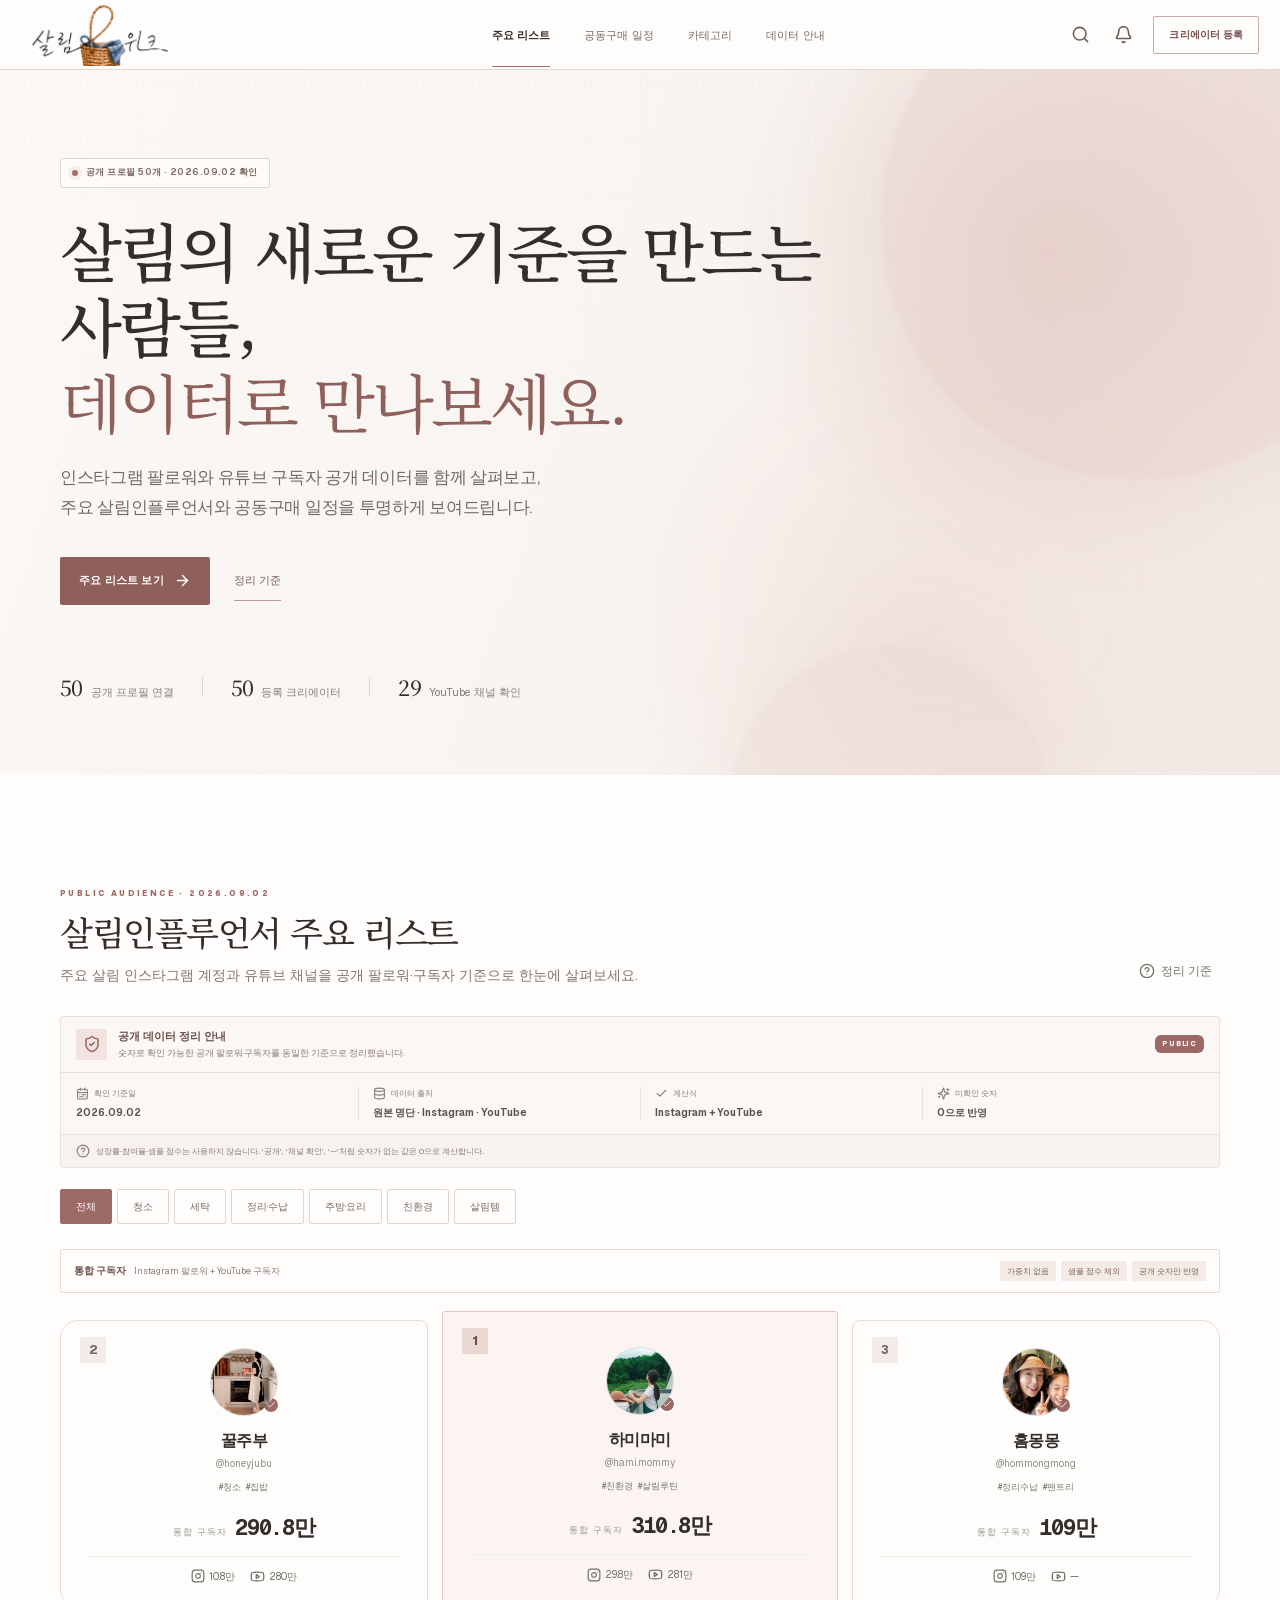
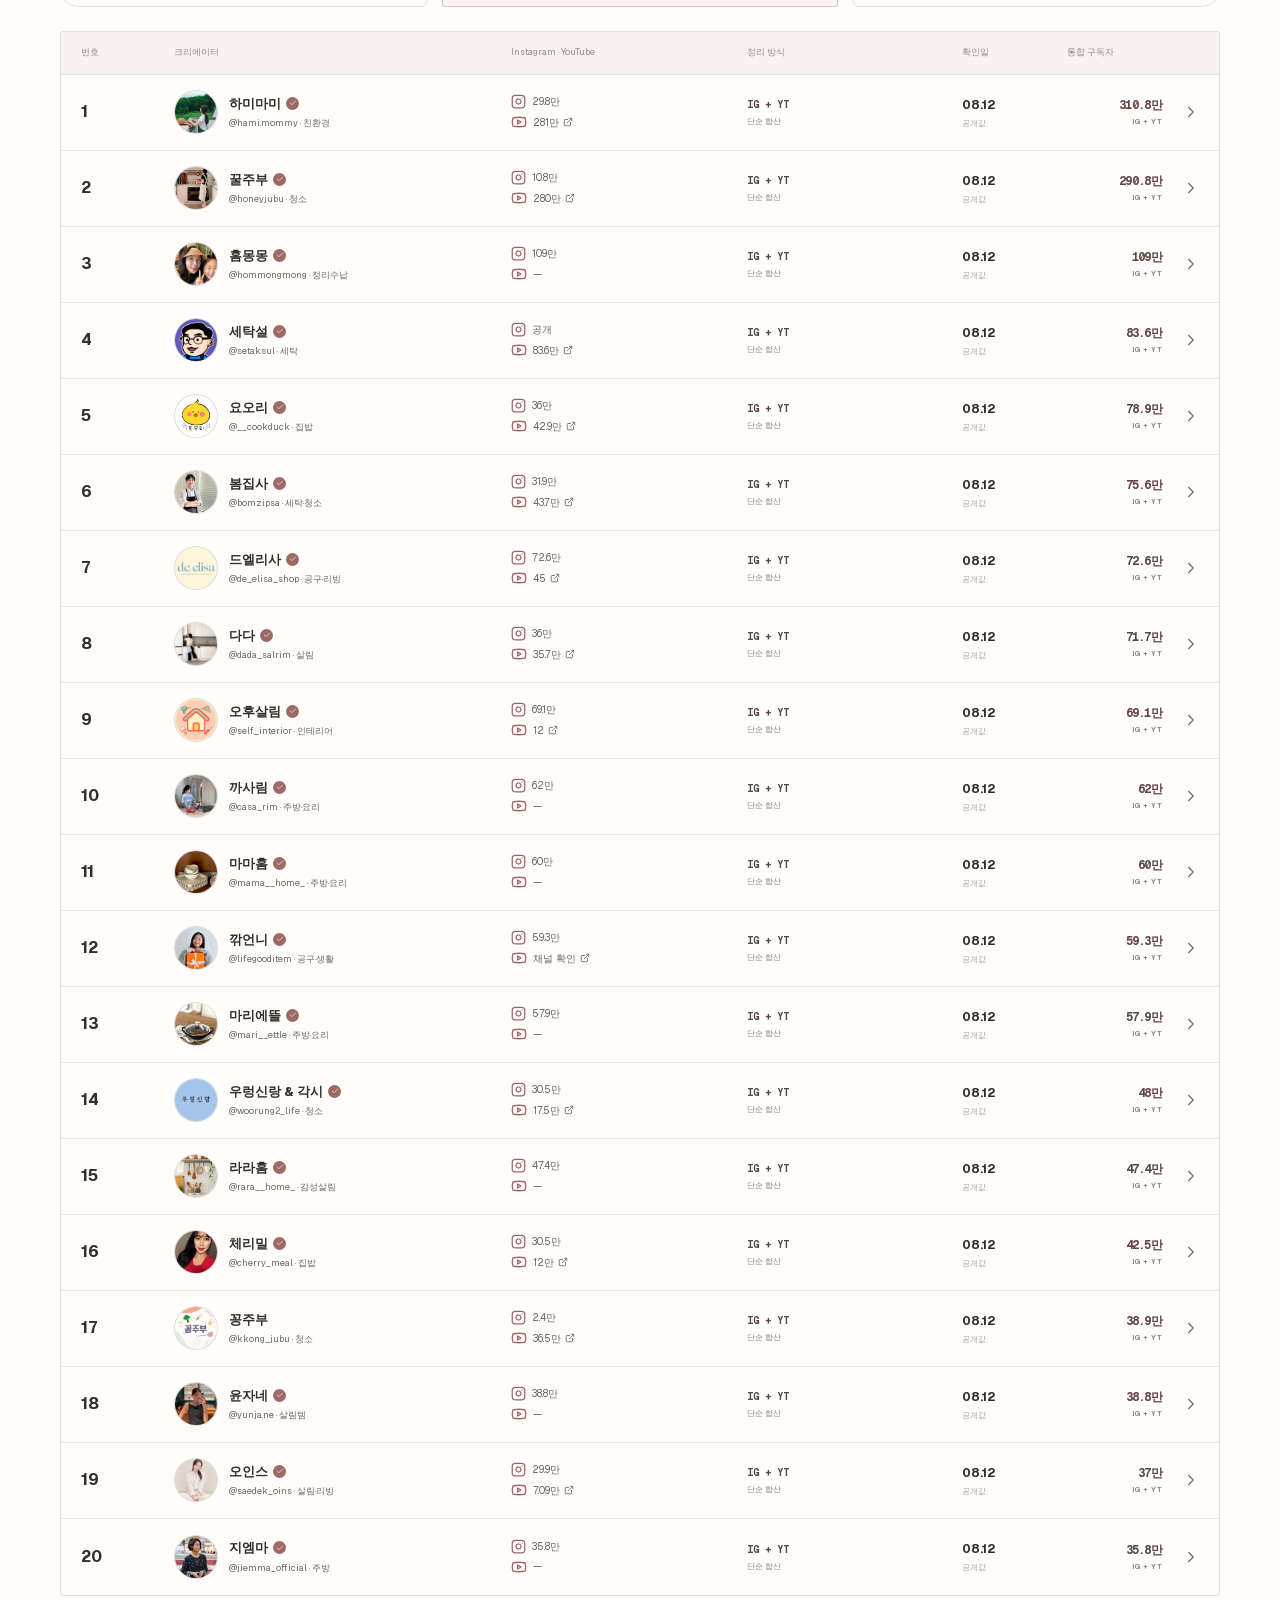
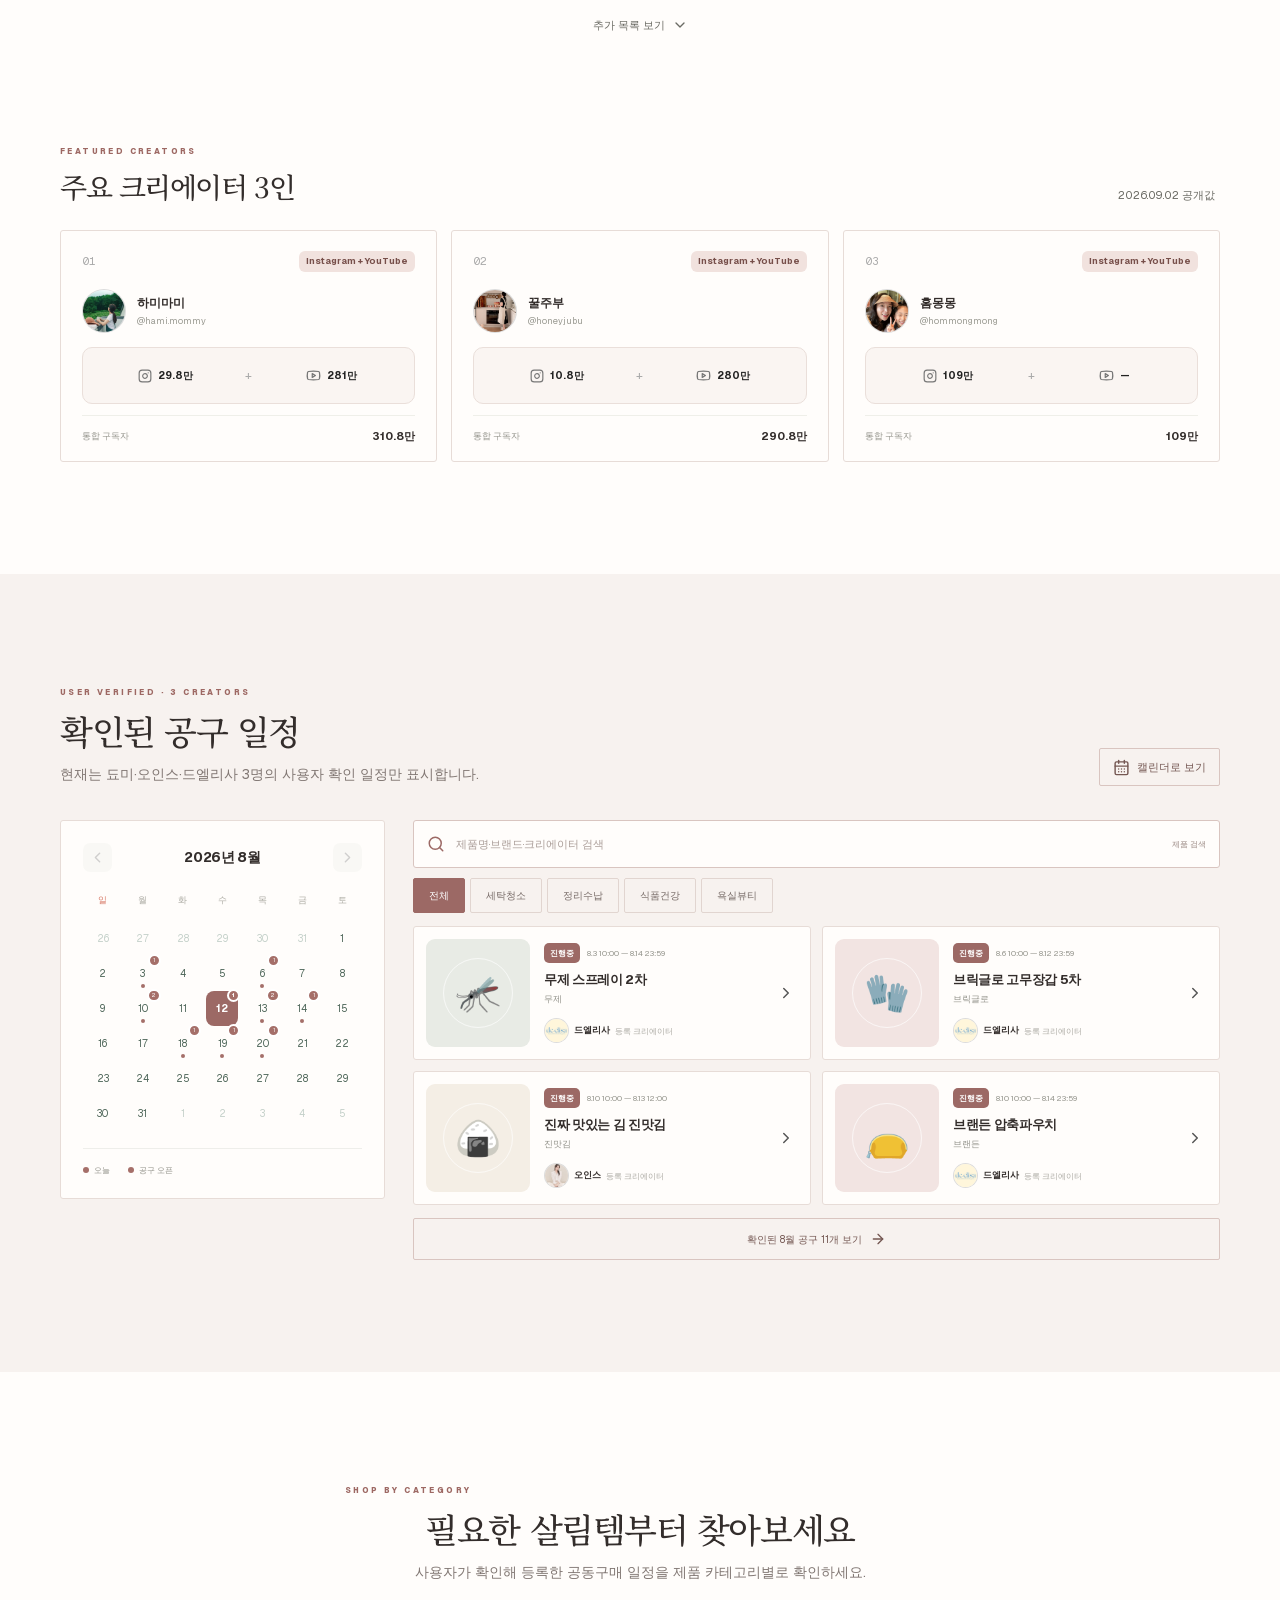
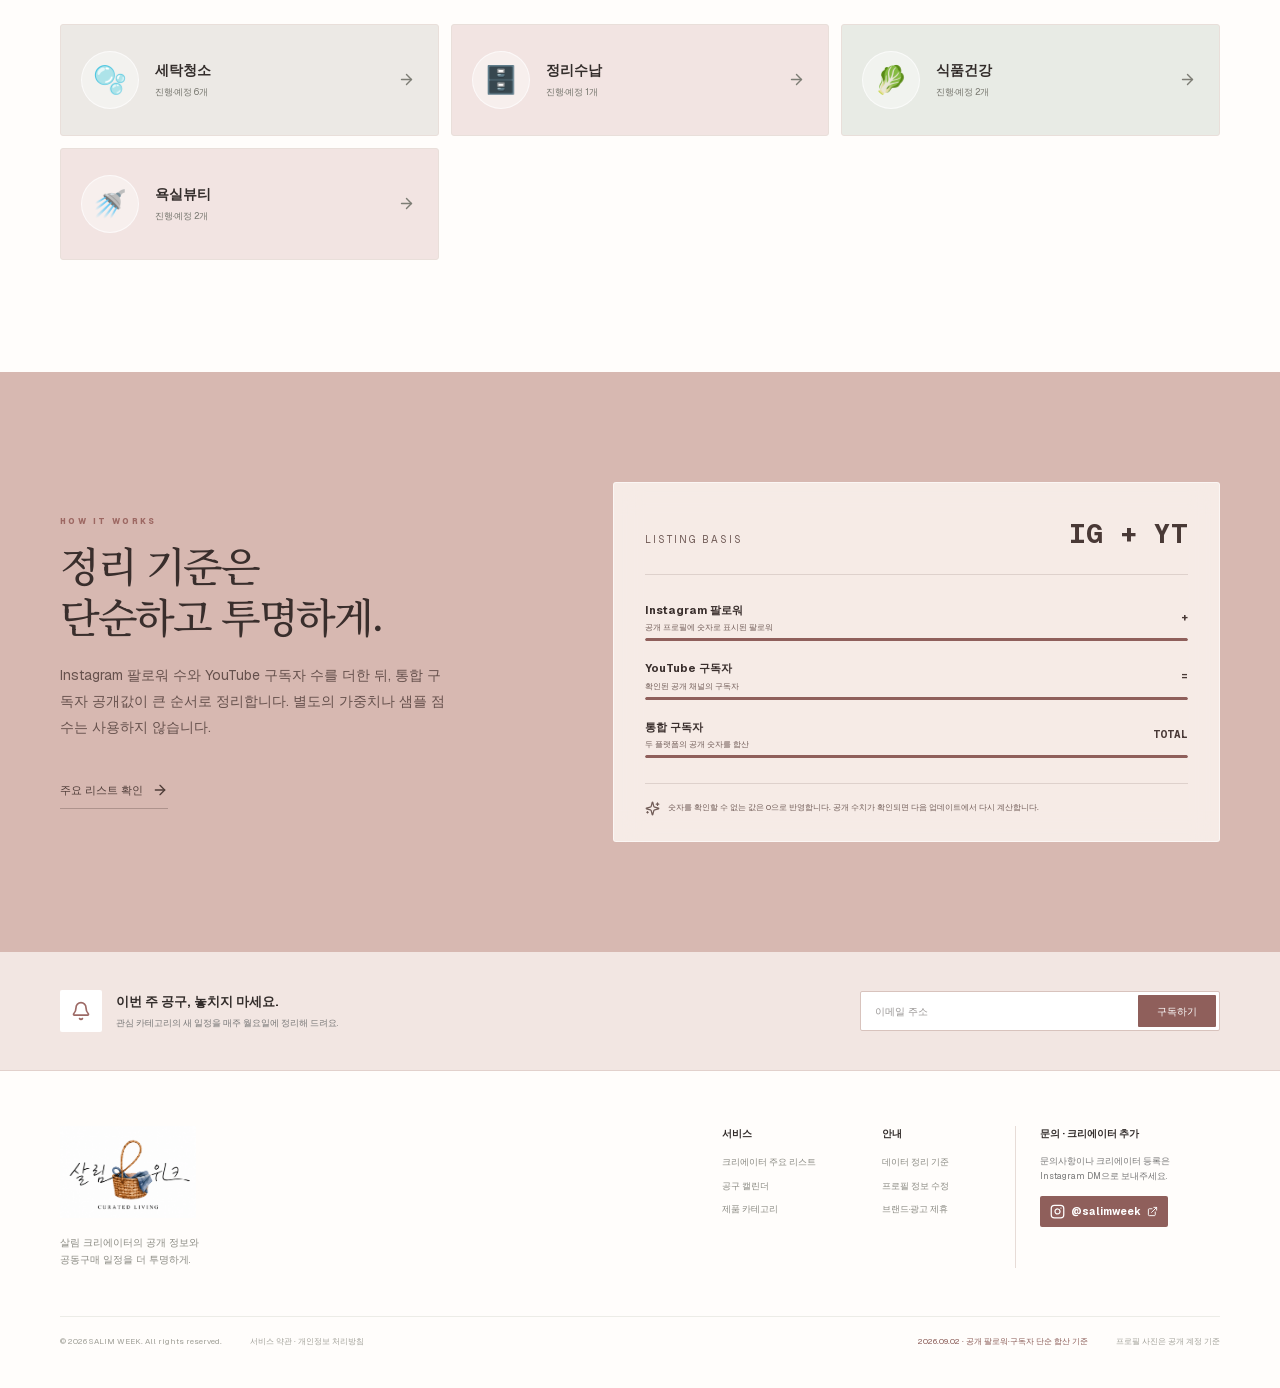
==== commit 158ddb55: "u" ====
--- a/index.html
+++ b/index.html
@@ -1 +1 @@
-<!DOCTYPE html><html lang="ko"><head><meta charSet="utf-8"/><meta name="viewport" content="width=device-width, initial-scale=1"/><link rel="preload" href="/_next/static/media/797e433ab948586e-s.p.08e28id.o-okb.woff2" as="font" crossorigin="" type="font/woff2"/><link rel="preload" href="/_next/static/media/caa3a2e1cccd8315-s.p.09~u27dqhyhd6.woff2" as="font" crossorigin="" type="font/woff2"/><link rel="preload" as="image" href="/salimweek-logo.png"/><link rel="preload" as="image" href="/profiles/honeyjubu.jpg" referrerPolicy="no-referrer"/><link rel="preload" as="image" href="/profiles/hami-mommy.jpg" referrerPolicy="no-referrer"/><link rel="preload" as="image" href="/profiles/setaksul.jpg" referrerPolicy="no-referrer"/><link rel="preload" as="image" href="/profiles/de_elisa_shop.jpg" referrerPolicy="no-referrer"/><link rel="preload" as="image" href="/profiles/dada_salrim.jpg" referrerPolicy="no-referrer"/><link rel="preload" as="image" href="/profiles/self_interior.jpg" referrerPolicy="no-referrer"/><link rel="preload" as="image" href="/profiles/lifegooditem.jpg" referrerPolicy="no-referrer"/><link rel="preload" as="image" href="/profiles/woorung2_life.jpg" referrerPolicy="no-referrer"/><link rel="stylesheet" href="/_next/static/chunks/0ht-nnu_ll24-.css" data-precedence="next"/><link rel="preload" as="script" fetchPriority="low" href="/_next/static/chunks/0upw9qoyw5n06.js"/><script src="/_next/static/chunks/0wvrrkses3o1t.js" async=""></script><script src="/_next/static/chunks/026-8_90s9~zo.js" async=""></script><script src="/_next/static/chunks/turbopack-11y2t907yqs06.js" async=""></script><script src="/_next/static/chunks/0fjr_u15~-7zi.js" async=""></script><script src="/_next/static/chunks/0hmvz-r0l84v4.js" async=""></script><script src="/_next/static/chunks/0enh8n3fh6ku6-20260827.js" async=""></script><meta name="next-size-adjust" content=""/><title>살림위크 | 살림인플루언서 순위·공동구매 캘린더</title><meta name="description" content="인스타그램 팔로워와 유튜브 구독자를 합산한 살림인플루언서 순위와 살림 유튜버 순위, 살림 공동구매·인스타 공동구매 일정 및 공동구매 캘린더를 확인하세요."/><meta name="application-name" content="살림위크"/><link rel="author" href="https://salimweek.kr"/><meta name="author" content="살림위크"/><link rel="manifest" href="/manifest.webmanifest"/><meta name="keywords" content="살림 인플루언서,살림인플루언서,살림인플루언서 순위,살림 인플루언서 순위,살림 크리에이터,인플루언서 랭킹,공동구매,공구 일정,공동구매 일정,공동구매일정,공동구매 캘린더,공동구매캘린더,살림 공동구매,인스타 공동구매,살림 유튜버 순위,살림 인스타 순위,살림 인스타그램 순위,살림 인스타 계정,살림 인스타그램 계정,살림 인플루언서 랭킹,살림 유튜버 랭킹,인스타그램,유튜브,살림위크"/><meta name="creator" content="살림위크"/><meta name="publisher" content="살림위크"/><meta name="robots" content="index, follow"/><meta name="googlebot" content="index, follow, max-video-preview:-1, max-image-preview:large, max-snippet:-1"/><meta name="category" content="lifestyle"/><link rel="canonical" href="https://salimweek.kr"/><meta property="og:title" content="살림위크 | 살림인플루언서 순위·공동구매 캘린더"/><meta property="og:description" content="인스타그램 팔로워와 유튜브 구독자를 합산한 살림인플루언서 순위와 살림 유튜버 순위, 살림 공동구매·인스타 공동구매 일정 및 공동구매 캘린더를 확인하세요."/><meta property="og:url" content="https://salimweek.kr"/><meta property="og:site_name" content="살림위크"/><meta property="og:locale" content="ko_KR"/><meta property="og:image" content="https://salimweek.kr/salimweek-logo.png"/><meta property="og:image:width" content="1280"/><meta property="og:image:height" content="1280"/><meta property="og:image:alt" content="살림위크 — Curated Living"/><meta property="og:type" content="website"/><meta name="twitter:card" content="summary_large_image"/><meta name="twitter:title" content="살림위크 | 살림인플루언서 순위·공동구매 캘린더"/><meta name="twitter:description" content="인스타그램 팔로워와 유튜브 구독자를 합산한 살림인플루언서 순위와 살림 유튜버 순위, 살림 공동구매·인스타 공동구매 일정 및 공동구매 캘린더를 확인하세요."/><meta name="twitter:image" content="https://salimweek.kr/salimweek-logo.png"/><link rel="shortcut icon" href="/favicon-64x64.png?v=20260827"/><link rel="icon" href="/favicon-64x64.png?v=20260827" type="image/png" sizes="64x64"/><link rel="apple-touch-icon" href="/favicon-64x64.png?v=20260827"/><script src="/_next/static/chunks/03~yq9q893hmn.js" noModule=""></script></head><body class="geist_a71539c9-module__T19VSG__variable geist_mono_8d43a2aa-module__8Li5zG__variable antialiased"><div hidden=""><!--$--><!--/$--></div><script type="application/ld+json">{"@context":"https://schema.org","@graph":[{"@type":"Organization","@id":"https://salimweek.kr/#organization","name":"살림위크","url":"https://salimweek.kr","logo":"https://salimweek.kr/salimweek-logo.png","sameAs":["https://www.instagram.com/salimweek/"]},{"@type":"WebSite","@id":"https://salimweek.kr/#website","url":"https://salimweek.kr","name":"살림위크","description":"인스타그램 팔로워와 유튜브 구독자를 합산한 살림인플루언서 순위와 살림 유튜버 순위, 살림 공동구매·인스타 공동구매 일정 및 공동구매 캘린더를 확인하세요.","inLanguage":"ko-KR","publisher":{"@id":"https://salimweek.kr/#organization"}}]}</script><main><header class="site-header"><div class="header-inner"><button class="brand" aria-label="살림위크 홈"><span class="brand-logo-crop" aria-hidden="true"><img alt="" width="180" height="180" decoding="async" data-nimg="1" class="brand-logo-image" style="color:transparent" src="/salimweek-logo.png"/></span></button><nav class="" aria-label="주요 메뉴"><button class="nav-active">주요 리스트</button><button>공동구매 일정</button><button>카테고리</button><button>데이터 안내</button></nav><div class="header-actions"><button class="icon-button" aria-label="검색"><svg xmlns="http://www.w3.org/2000/svg" width="19" height="19" viewBox="0 0 24 24" fill="none" stroke="currentColor" stroke-width="2" stroke-linecap="round" stroke-linejoin="round" class="lucide lucide-search"><circle cx="11" cy="11" r="8"></circle><path d="m21 21-4.3-4.3"></path></svg></button><button class="icon-button " aria-label="알림"><svg xmlns="http://www.w3.org/2000/svg" width="19" height="19" viewBox="0 0 24 24" fill="none" stroke="currentColor" stroke-width="2" stroke-linecap="round" stroke-linejoin="round" class="lucide lucide-bell"><path d="M10.268 21a2 2 0 0 0 3.464 0"></path><path d="M3.262 15.326A1 1 0 0 0 4 17h16a1 1 0 0 0 .74-1.673C19.41 13.956 18 12.499 18 8A6 6 0 0 0 6 8c0 4.499-1.411 5.956-2.738 7.326"></path></svg></button><a class="outline-button desktop-only" href="https://www.instagram.com/salimweek/" target="_blank" rel="noreferrer">크리에이터 등록</a><button class="menu-button" aria-label="메뉴"><svg xmlns="http://www.w3.org/2000/svg" width="21" height="21" viewBox="0 0 24 24" fill="none" stroke="currentColor" stroke-width="2" stroke-linecap="round" stroke-linejoin="round" class="lucide lucide-menu"><line x1="4" x2="20" y1="12" y2="12"></line><line x1="4" x2="20" y1="6" y2="6"></line><line x1="4" x2="20" y1="18" y2="18"></line></svg></button></div></div></header><section class="hero" id="top"><div class="hero-orb orb-one"></div><div class="hero-orb orb-two"></div><div class="container hero-inner"><div class="eyebrow"><span class="live-dot"></span> 공개 프로필 50개 · 2026.08.27 확인</div><h1>살림의 새로운 기준을 만드는 사람들,<br/><em>데이터로 만나보세요.</em></h1><p>인스타그램 팔로워와 유튜브 구독자 공개 데이터를 함께 살펴보고,<br class="desktop-only"/> 주요 살림인플루언서와 공동구매 일정을 투명하게 보여드립니다.</p><div class="hero-actions"><button class="primary-button">주요 리스트 보기 <svg xmlns="http://www.w3.org/2000/svg" width="17" height="17" viewBox="0 0 24 24" fill="none" stroke="currentColor" stroke-width="2" stroke-linecap="round" stroke-linejoin="round" class="lucide lucide-arrow-right"><path d="M5 12h14"></path><path d="m12 5 7 7-7 7"></path></svg></button><button class="text-button">정리 기준</button></div><div class="hero-stats" aria-label="서비스 현황"><div><strong>50</strong><span>공개 프로필 연결</span></div><i></i><div><strong>50</strong><span>등록 크리에이터</span></div><i></i><div><strong>40</strong><span>YouTube 채널 확인</span></div></div></div></section><section class="section ranking-section" id="ranking"><div class="container"><div class="section-head"><div><span class="section-kicker">PUBLIC AUDIENCE · 2026.08.27</span><h2>살림인플루언서 주요 리스트</h2><p>주요 살림 인스타그램 계정과 유튜브 채널을 공개 팔로워·구독자 기준으로 한눈에 살펴보세요.</p></div><button class="method-link"><svg xmlns="http://www.w3.org/2000/svg" width="16" height="16" viewBox="0 0 24 24" fill="none" stroke="currentColor" stroke-width="2" stroke-linecap="round" stroke-linejoin="round" class="lucide lucide-circle-help"><circle cx="12" cy="12" r="10"></circle><path d="M9.09 9a3 3 0 0 1 5.83 1c0 2-3 3-3 3"></path><path d="M12 17h.01"></path></svg> 정리 기준</button></div><aside class="ranking-trust-panel" aria-label="공개 데이터 안내"><div class="trust-summary"><span class="trust-icon"><svg xmlns="http://www.w3.org/2000/svg" width="18" height="18" viewBox="0 0 24 24" fill="none" stroke="currentColor" stroke-width="2" stroke-linecap="round" stroke-linejoin="round" class="lucide lucide-shield-check"><path d="M20 13c0 5-3.5 7.5-7.66 8.95a1 1 0 0 1-.67-.01C7.5 20.5 4 18 4 13V6a1 1 0 0 1 1-1c2 0 4.5-1.2 6.24-2.72a1.17 1.17 0 0 1 1.52 0C14.51 3.81 17 5 19 5a1 1 0 0 1 1 1z"></path><path d="m9 12 2 2 4-4"></path></svg></span><span><b>공개 데이터 정리 안내</b><small>숫자로 확인 가능한 공개 팔로워·구독자를 동일한 기준으로 정리했습니다.</small></span><i>PUBLIC</i></div><dl class="trust-metrics"><div><dt><svg xmlns="http://www.w3.org/2000/svg" width="13" height="13" viewBox="0 0 24 24" fill="none" stroke="currentColor" stroke-width="2" stroke-linecap="round" stroke-linejoin="round" class="lucide lucide-calendar-range"><rect width="18" height="18" x="3" y="4" rx="2"></rect><path d="M16 2v4"></path><path d="M3 10h18"></path><path d="M8 2v4"></path><path d="M17 14h-6"></path><path d="M13 18H7"></path><path d="M7 14h.01"></path><path d="M17 18h.01"></path></svg> 확인 기준일</dt><dd>2026.08.27</dd></div><div><dt><svg xmlns="http://www.w3.org/2000/svg" width="13" height="13" viewBox="0 0 24 24" fill="none" stroke="currentColor" stroke-width="2" stroke-linecap="round" stroke-linejoin="round" class="lucide lucide-database"><ellipse cx="12" cy="5" rx="9" ry="3"></ellipse><path d="M3 5V19A9 3 0 0 0 21 19V5"></path><path d="M3 12A9 3 0 0 0 21 12"></path></svg> 데이터 출처</dt><dd>원본 명단 · Instagram · YouTube</dd></div><div><dt><svg xmlns="http://www.w3.org/2000/svg" width="13" height="13" viewBox="0 0 24 24" fill="none" stroke="currentColor" stroke-width="2" stroke-linecap="round" stroke-linejoin="round" class="lucide lucide-check"><path d="M20 6 9 17l-5-5"></path></svg> 계산식</dt><dd>Instagram + YouTube</dd></div><div><dt><svg xmlns="http://www.w3.org/2000/svg" width="13" height="13" viewBox="0 0 24 24" fill="none" stroke="currentColor" stroke-width="2" stroke-linecap="round" stroke-linejoin="round" class="lucide lucide-sparkles"><path d="M9.937 15.5A2 2 0 0 0 8.5 14.063l-6.135-1.582a.5.5 0 0 1 0-.962L8.5 9.936A2 2 0 0 0 9.937 8.5l1.582-6.135a.5.5 0 0 1 .963 0L14.063 8.5A2 2 0 0 0 15.5 9.937l6.135 1.581a.5.5 0 0 1 0 .964L15.5 14.063a2 2 0 0 0-1.437 1.437l-1.582 6.135a.5.5 0 0 1-.963 0z"></path><path d="M20 3v4"></path><path d="M22 5h-4"></path><path d="M4 17v2"></path><path d="M5 18H3"></path></svg> 미확인 숫자</dt><dd>0으로 반영</dd></div></dl><p class="trust-footnote"><svg xmlns="http://www.w3.org/2000/svg" width="14" height="14" viewBox="0 0 24 24" fill="none" stroke="currentColor" stroke-width="2" stroke-linecap="round" stroke-linejoin="round" class="lucide lucide-circle-help"><circle cx="12" cy="12" r="10"></circle><path d="M9.09 9a3 3 0 0 1 5.83 1c0 2-3 3-3 3"></path><path d="M12 17h.01"></path></svg> 성장률·참여율·샘플 점수는 사용하지 않습니다. ‘공개’, ‘채널 확인’, ‘—’처럼 숫자가 없는 값은 0으로 계산합니다.</p></aside><div class="category-tabs" role="tablist" aria-label="크리에이터 카테고리"><button class="active">전체</button><button class="">청소</button><button class="">세탁</button><button class="">정리·수납</button><button class="">주방·요리</button><button class="">친환경</button><button class="">살림템</button></div><div class="index-guide"><span><b>통합 구독자</b> Instagram 팔로워 + YouTube 구독자</span><div><i>가중치 없음</i><i>샘플 점수 제외</i><i>공개 숫자만 반영</i></div></div><div class="podium-grid"><a class="podium-card rank-2" href="https://www.instagram.com/honeyjubu/" target="_blank" rel="noreferrer" aria-label="꿀주부 인스타그램 열기"><span class="podium-rank">2</span><div class="podium-profile"><span class="avatar avatar-large avatar-honey" aria-hidden="true"><span>HJ</span><img src="/profiles/honeyjubu.jpg" alt="" loading="eager" referrerPolicy="no-referrer"/></span><span class="verified"><svg xmlns="http://www.w3.org/2000/svg" width="10" height="10" viewBox="0 0 24 24" fill="none" stroke="currentColor" stroke-width="2" stroke-linecap="round" stroke-linejoin="round" class="lucide lucide-check"><path d="M20 6 9 17l-5-5"></path></svg></span></div><strong>꿀주부</strong><span class="handle">@honeyjubu</span><div class="podium-tags"><span>#<!-- -->청소</span><span>#<!-- -->집밥</span></div><div class="podium-score"><span>통합 구독자</span><b>290.8만</b></div><div class="platform-scores"><span><svg xmlns="http://www.w3.org/2000/svg" width="14" height="14" viewBox="0 0 24 24" fill="none" stroke="currentColor" stroke-width="2" stroke-linecap="round" stroke-linejoin="round" class="lucide lucide-instagram"><rect width="20" height="20" x="2" y="2" rx="5" ry="5"></rect><path d="M16 11.37A4 4 0 1 1 12.63 8 4 4 0 0 1 16 11.37z"></path><line x1="17.5" x2="17.51" y1="6.5" y2="6.5"></line></svg> <!-- -->10.8만</span><span><svg xmlns="http://www.w3.org/2000/svg" width="15" height="15" viewBox="0 0 24 24" fill="none" stroke="currentColor" stroke-width="2" stroke-linecap="round" stroke-linejoin="round" class="lucide lucide-youtube"><path d="M2.5 17a24.12 24.12 0 0 1 0-10 2 2 0 0 1 1.4-1.4 49.56 49.56 0 0 1 16.2 0A2 2 0 0 1 21.5 7a24.12 24.12 0 0 1 0 10 2 2 0 0 1-1.4 1.4 49.55 49.55 0 0 1-16.2 0A2 2 0 0 1 2.5 17"></path><path d="m10 15 5-3-5-3z"></path></svg> <!-- -->280만</span></div></a><a class="podium-card rank-1" href="https://www.instagram.com/hami.mommy/" target="_blank" rel="noreferrer" aria-label="하미마미 인스타그램 열기"><span class="podium-rank">1</span><div class="podium-profile"><span class="avatar avatar-large avatar-sage" aria-hidden="true"><span>HM</span><img src="/profiles/hami-mommy.jpg" alt="" loading="eager" referrerPolicy="no-referrer"/></span><span class="verified"><svg xmlns="http://www.w3.org/2000/svg" width="10" height="10" viewBox="0 0 24 24" fill="none" stroke="currentColor" stroke-width="2" stroke-linecap="round" stroke-linejoin="round" class="lucide lucide-check"><path d="M20 6 9 17l-5-5"></path></svg></span></div><strong>하미마미</strong><span class="handle">@hami.mommy</span><div class="podium-tags"><span>#<!-- -->친환경</span><span>#<!-- -->살림루틴</span></div><div class="podium-score"><span>통합 구독자</span><b>310.8만</b></div><div class="platform-scores"><span><svg xmlns="http://www.w3.org/2000/svg" width="14" height="14" viewBox="0 0 24 24" fill="none" stroke="currentColor" stroke-width="2" stroke-linecap="round" stroke-linejoin="round" class="lucide lucide-instagram"><rect width="20" height="20" x="2" y="2" rx="5" ry="5"></rect><path d="M16 11.37A4 4 0 1 1 12.63 8 4 4 0 0 1 16 11.37z"></path><line x1="17.5" x2="17.51" y1="6.5" y2="6.5"></line></svg> <!-- -->29.8만</span><span><svg xmlns="http://www.w3.org/2000/svg" width="15" height="15" viewBox="0 0 24 24" fill="none" stroke="currentColor" stroke-width="2" stroke-linecap="round" stroke-linejoin="round" class="lucide lucide-youtube"><path d="M2.5 17a24.12 24.12 0 0 1 0-10 2 2 0 0 1 1.4-1.4 49.56 49.56 0 0 1 16.2 0A2 2 0 0 1 21.5 7a24.12 24.12 0 0 1 0 10 2 2 0 0 1-1.4 1.4 49.55 49.55 0 0 1-16.2 0A2 2 0 0 1 2.5 17"></path><path d="m10 15 5-3-5-3z"></path></svg> <!-- -->281만</span></div></a><a class="podium-card rank-3" href="https://www.instagram.com/setaksul/" target="_blank" rel="noreferrer" aria-label="세탁설 인스타그램 열기"><span class="podium-rank">3</span><div class="podium-profile"><span class="avatar avatar-large avatar-blue" aria-hidden="true"><span>SS</span><img src="/profiles/setaksul.jpg" alt="" loading="eager" referrerPolicy="no-referrer"/></span><span class="verified"><svg xmlns="http://www.w3.org/2000/svg" width="10" height="10" viewBox="0 0 24 24" fill="none" stroke="currentColor" stroke-width="2" stroke-linecap="round" stroke-linejoin="round" class="lucide lucide-check"><path d="M20 6 9 17l-5-5"></path></svg></span></div><strong>세탁설</strong><span class="handle">@setaksul</span><div class="podium-tags"><span>#<!-- -->세탁</span><span>#<!-- -->청소</span></div><div class="podium-score"><span>통합 구독자</span><b>83.6만</b></div><div class="platform-scores"><span><svg xmlns="http://www.w3.org/2000/svg" width="14" height="14" viewBox="0 0 24 24" fill="none" stroke="currentColor" stroke-width="2" stroke-linecap="round" stroke-linejoin="round" class="lucide lucide-instagram"><rect width="20" height="20" x="2" y="2" rx="5" ry="5"></rect><path d="M16 11.37A4 4 0 1 1 12.63 8 4 4 0 0 1 16 11.37z"></path><line x1="17.5" x2="17.51" y1="6.5" y2="6.5"></line></svg> <!-- -->공개</span><span><svg xmlns="http://www.w3.org/2000/svg" width="15" height="15" viewBox="0 0 24 24" fill="none" stroke="currentColor" stroke-width="2" stroke-linecap="round" stroke-linejoin="round" class="lucide lucide-youtube"><path d="M2.5 17a24.12 24.12 0 0 1 0-10 2 2 0 0 1 1.4-1.4 49.56 49.56 0 0 1 16.2 0A2 2 0 0 1 21.5 7a24.12 24.12 0 0 1 0 10 2 2 0 0 1-1.4 1.4 49.55 49.55 0 0 1-16.2 0A2 2 0 0 1 2.5 17"></path><path d="m10 15 5-3-5-3z"></path></svg> <!-- -->83.6만</span></div></a></div><div class="ranking-table-wrap"><div class="ranking-table-head"><span>번호</span><span>크리에이터</span><span>Instagram · YouTube</span><span>정리 방식</span><span>확인일</span><span>통합 구독자</span><span></span></div><div class="ranking-list"><div class="ranking-row"><div class="rank-cell"><strong>1</strong></div><a class="creator-cell" href="https://www.instagram.com/hami.mommy/" target="_blank" rel="noreferrer" aria-label="하미마미 인스타그램 열기"><span class="avatar avatar-medium avatar-sage" aria-hidden="true"><span>HM</span><img src="/profiles/hami-mommy.jpg" alt="" loading="eager" referrerPolicy="no-referrer"/></span><span><b>하미마미<i class="tiny-check"><svg xmlns="http://www.w3.org/2000/svg" width="8" height="8" viewBox="0 0 24 24" fill="none" stroke="currentColor" stroke-width="2" stroke-linecap="round" stroke-linejoin="round" class="lucide lucide-check"><path d="M20 6 9 17l-5-5"></path></svg></i></b><small>@hami.mommy<!-- --> · <!-- -->친환경</small></span></a><div class="sns-cell"><span><svg xmlns="http://www.w3.org/2000/svg" width="15" height="15" viewBox="0 0 24 24" fill="none" stroke="currentColor" stroke-width="2" stroke-linecap="round" stroke-linejoin="round" class="lucide lucide-instagram"><rect width="20" height="20" x="2" y="2" rx="5" ry="5"></rect><path d="M16 11.37A4 4 0 1 1 12.63 8 4 4 0 0 1 16 11.37z"></path><line x1="17.5" x2="17.51" y1="6.5" y2="6.5"></line></svg> <!-- -->29.8만</span><a href="https://www.youtube.com/@hamimommy" target="_blank" rel="noreferrer" aria-label="하미마미 유튜브 열기"><svg xmlns="http://www.w3.org/2000/svg" width="16" height="16" viewBox="0 0 24 24" fill="none" stroke="currentColor" stroke-width="2" stroke-linecap="round" stroke-linejoin="round" class="lucide lucide-youtube"><path d="M2.5 17a24.12 24.12 0 0 1 0-10 2 2 0 0 1 1.4-1.4 49.56 49.56 0 0 1 16.2 0A2 2 0 0 1 21.5 7a24.12 24.12 0 0 1 0 10 2 2 0 0 1-1.4 1.4 49.55 49.55 0 0 1-16.2 0A2 2 0 0 1 2.5 17"></path><path d="m10 15 5-3-5-3z"></path></svg> <!-- -->281만<!-- --> <svg xmlns="http://www.w3.org/2000/svg" width="10" height="10" viewBox="0 0 24 24" fill="none" stroke="currentColor" stroke-width="2" stroke-linecap="round" stroke-linejoin="round" class="lucide lucide-external-link"><path d="M15 3h6v6"></path><path d="M10 14 21 3"></path><path d="M18 13v6a2 2 0 0 1-2 2H5a2 2 0 0 1-2-2V8a2 2 0 0 1 2-2h6"></path></svg></a></div><div class="growth-cell basis-cell"><b>IG + YT</b><span>단순 합산</span></div><div class="engagement-cell"><b>08.12</b><span>공개값</span></div><div class="score-cell"><span class="audience-total audience-total-compact" title="합계 3,108,000명"><b>310.8만</b><small>IG + YT</small></span></div><button class="row-detail-button" aria-label="하미마미 상세 정보"><svg xmlns="http://www.w3.org/2000/svg" width="18" height="18" viewBox="0 0 24 24" fill="none" stroke="currentColor" stroke-width="2" stroke-linecap="round" stroke-linejoin="round" class="lucide lucide-chevron-right row-arrow"><path d="m9 18 6-6-6-6"></path></svg></button></div><div class="ranking-row"><div class="rank-cell"><strong>2</strong></div><a class="creator-cell" href="https://www.instagram.com/honeyjubu/" target="_blank" rel="noreferrer" aria-label="꿀주부 인스타그램 열기"><span class="avatar avatar-medium avatar-honey" aria-hidden="true"><span>HJ</span><img src="/profiles/honeyjubu.jpg" alt="" loading="eager" referrerPolicy="no-referrer"/></span><span><b>꿀주부<i class="tiny-check"><svg xmlns="http://www.w3.org/2000/svg" width="8" height="8" viewBox="0 0 24 24" fill="none" stroke="currentColor" stroke-width="2" stroke-linecap="round" stroke-linejoin="round" class="lucide lucide-check"><path d="M20 6 9 17l-5-5"></path></svg></i></b><small>@honeyjubu<!-- --> · <!-- -->청소</small></span></a><div class="sns-cell"><span><svg xmlns="http://www.w3.org/2000/svg" width="15" height="15" viewBox="0 0 24 24" fill="none" stroke="currentColor" stroke-width="2" stroke-linecap="round" stroke-linejoin="round" class="lucide lucide-instagram"><rect width="20" height="20" x="2" y="2" rx="5" ry="5"></rect><path d="M16 11.37A4 4 0 1 1 12.63 8 4 4 0 0 1 16 11.37z"></path><line x1="17.5" x2="17.51" y1="6.5" y2="6.5"></line></svg> <!-- -->10.8만</span><a href="https://www.youtube.com/@Honeyjubu" target="_blank" rel="noreferrer" aria-label="꿀주부 유튜브 열기"><svg xmlns="http://www.w3.org/2000/svg" width="16" height="16" viewBox="0 0 24 24" fill="none" stroke="currentColor" stroke-width="2" stroke-linecap="round" stroke-linejoin="round" class="lucide lucide-youtube"><path d="M2.5 17a24.12 24.12 0 0 1 0-10 2 2 0 0 1 1.4-1.4 49.56 49.56 0 0 1 16.2 0A2 2 0 0 1 21.5 7a24.12 24.12 0 0 1 0 10 2 2 0 0 1-1.4 1.4 49.55 49.55 0 0 1-16.2 0A2 2 0 0 1 2.5 17"></path><path d="m10 15 5-3-5-3z"></path></svg> <!-- -->280만<!-- --> <svg xmlns="http://www.w3.org/2000/svg" width="10" height="10" viewBox="0 0 24 24" fill="none" stroke="currentColor" stroke-width="2" stroke-linecap="round" stroke-linejoin="round" class="lucide lucide-external-link"><path d="M15 3h6v6"></path><path d="M10 14 21 3"></path><path d="M18 13v6a2 2 0 0 1-2 2H5a2 2 0 0 1-2-2V8a2 2 0 0 1 2-2h6"></path></svg></a></div><div class="growth-cell basis-cell"><b>IG + YT</b><span>단순 합산</span></div><div class="engagement-cell"><b>08.12</b><span>공개값</span></div><div class="score-cell"><span class="audience-total audience-total-compact" title="합계 2,908,000명"><b>290.8만</b><small>IG + YT</small></span></div><button class="row-detail-button" aria-label="꿀주부 상세 정보"><svg xmlns="http://www.w3.org/2000/svg" width="18" height="18" viewBox="0 0 24 24" fill="none" stroke="currentColor" stroke-width="2" stroke-linecap="round" stroke-linejoin="round" class="lucide lucide-chevron-right row-arrow"><path d="m9 18 6-6-6-6"></path></svg></button></div><div class="ranking-row"><div class="rank-cell"><strong>3</strong></div><a class="creator-cell" href="https://www.instagram.com/setaksul/" target="_blank" rel="noreferrer" aria-label="세탁설 인스타그램 열기"><span class="avatar avatar-medium avatar-blue" aria-hidden="true"><span>SS</span><img src="/profiles/setaksul.jpg" alt="" loading="eager" referrerPolicy="no-referrer"/></span><span><b>세탁설<i class="tiny-check"><svg xmlns="http://www.w3.org/2000/svg" width="8" height="8" viewBox="0 0 24 24" fill="none" stroke="currentColor" stroke-width="2" stroke-linecap="round" stroke-linejoin="round" class="lucide lucide-check"><path d="M20 6 9 17l-5-5"></path></svg></i></b><small>@setaksul<!-- --> · <!-- -->세탁</small></span></a><div class="sns-cell"><span><svg xmlns="http://www.w3.org/2000/svg" width="15" height="15" viewBox="0 0 24 24" fill="none" stroke="currentColor" stroke-width="2" stroke-linecap="round" stroke-linejoin="round" class="lucide lucide-instagram"><rect width="20" height="20" x="2" y="2" rx="5" ry="5"></rect><path d="M16 11.37A4 4 0 1 1 12.63 8 4 4 0 0 1 16 11.37z"></path><line x1="17.5" x2="17.51" y1="6.5" y2="6.5"></line></svg> <!-- -->공개</span><a href="https://www.youtube.com/@setaksul" target="_blank" rel="noreferrer" aria-label="세탁설 유튜브 열기"><svg xmlns="http://www.w3.org/2000/svg" width="16" height="16" viewBox="0 0 24 24" fill="none" stroke="currentColor" stroke-width="2" stroke-linecap="round" stroke-linejoin="round" class="lucide lucide-youtube"><path d="M2.5 17a24.12 24.12 0 0 1 0-10 2 2 0 0 1 1.4-1.4 49.56 49.56 0 0 1 16.2 0A2 2 0 0 1 21.5 7a24.12 24.12 0 0 1 0 10 2 2 0 0 1-1.4 1.4 49.55 49.55 0 0 1-16.2 0A2 2 0 0 1 2.5 17"></path><path d="m10 15 5-3-5-3z"></path></svg> <!-- -->83.6만<!-- --> <svg xmlns="http://www.w3.org/2000/svg" width="10" height="10" viewBox="0 0 24 24" fill="none" stroke="currentColor" stroke-width="2" stroke-linecap="round" stroke-linejoin="round" class="lucide lucide-external-link"><path d="M15 3h6v6"></path><path d="M10 14 21 3"></path><path d="M18 13v6a2 2 0 0 1-2 2H5a2 2 0 0 1-2-2V8a2 2 0 0 1 2-2h6"></path></svg></a></div><div class="growth-cell basis-cell"><b>IG + YT</b><span>단순 합산</span></div><div class="engagement-cell"><b>08.12</b><span>공개값</span></div><div class="score-cell"><span class="audience-total audience-total-compact" title="합계 836,000명"><b>83.6만</b><small>IG + YT</small></span></div><button class="row-detail-button" aria-label="세탁설 상세 정보"><svg xmlns="http://www.w3.org/2000/svg" width="18" height="18" viewBox="0 0 24 24" fill="none" stroke="currentColor" stroke-width="2" stroke-linecap="round" stroke-linejoin="round" class="lucide lucide-chevron-right row-arrow"><path d="m9 18 6-6-6-6"></path></svg></button></div><div class="ranking-row"><div class="rank-cell"><strong>4</strong></div><a class="creator-cell" href="https://www.instagram.com/de_elisa_shop/" target="_blank" rel="noreferrer" aria-label="드엘리사 인스타그램 열기"><span class="avatar avatar-medium avatar-sage" aria-hidden="true"><span>드엘</span><img src="/profiles/de_elisa_shop.jpg" alt="" loading="eager" referrerPolicy="no-referrer"/></span><span><b>드엘리사<i class="tiny-check"><svg xmlns="http://www.w3.org/2000/svg" width="8" height="8" viewBox="0 0 24 24" fill="none" stroke="currentColor" stroke-width="2" stroke-linecap="round" stroke-linejoin="round" class="lucide lucide-check"><path d="M20 6 9 17l-5-5"></path></svg></i></b><small>@de_elisa_shop<!-- --> · <!-- -->공구·리빙</small></span></a><div class="sns-cell"><span><svg xmlns="http://www.w3.org/2000/svg" width="15" height="15" viewBox="0 0 24 24" fill="none" stroke="currentColor" stroke-width="2" stroke-linecap="round" stroke-linejoin="round" class="lucide lucide-instagram"><rect width="20" height="20" x="2" y="2" rx="5" ry="5"></rect><path d="M16 11.37A4 4 0 1 1 12.63 8 4 4 0 0 1 16 11.37z"></path><line x1="17.5" x2="17.51" y1="6.5" y2="6.5"></line></svg> <!-- -->72.6만</span><a href="https://www.youtube.com/@de_elisa_shop" target="_blank" rel="noreferrer" aria-label="드엘리사 유튜브 열기"><svg xmlns="http://www.w3.org/2000/svg" width="16" height="16" viewBox="0 0 24 24" fill="none" stroke="currentColor" stroke-width="2" stroke-linecap="round" stroke-linejoin="round" class="lucide lucide-youtube"><path d="M2.5 17a24.12 24.12 0 0 1 0-10 2 2 0 0 1 1.4-1.4 49.56 49.56 0 0 1 16.2 0A2 2 0 0 1 21.5 7a24.12 24.12 0 0 1 0 10 2 2 0 0 1-1.4 1.4 49.55 49.55 0 0 1-16.2 0A2 2 0 0 1 2.5 17"></path><path d="m10 15 5-3-5-3z"></path></svg> <!-- -->45<!-- --> <svg xmlns="http://www.w3.org/2000/svg" width="10" height="10" viewBox="0 0 24 24" fill="none" stroke="currentColor" stroke-width="2" stroke-linecap="round" stroke-linejoin="round" class="lucide lucide-external-link"><path d="M15 3h6v6"></path><path d="M10 14 21 3"></path><path d="M18 13v6a2 2 0 0 1-2 2H5a2 2 0 0 1-2-2V8a2 2 0 0 1 2-2h6"></path></svg></a></div><div class="growth-cell basis-cell"><b>IG + YT</b><span>단순 합산</span></div><div class="engagement-cell"><b>08.12</b><span>공개값</span></div><div class="score-cell"><span class="audience-total audience-total-compact" title="합계 726,045명"><b>72.6만</b><small>IG + YT</small></span></div><button class="row-detail-button" aria-label="드엘리사 상세 정보"><svg xmlns="http://www.w3.org/2000/svg" width="18" height="18" viewBox="0 0 24 24" fill="none" stroke="currentColor" stroke-width="2" stroke-linecap="round" stroke-linejoin="round" class="lucide lucide-chevron-right row-arrow"><path d="m9 18 6-6-6-6"></path></svg></button></div><div class="ranking-row"><div class="rank-cell"><strong>5</strong></div><a class="creator-cell" href="https://www.instagram.com/dada_salrim/" target="_blank" rel="noreferrer" aria-label="다다 인스타그램 열기"><span class="avatar avatar-medium avatar-blue" aria-hidden="true"><span>다다</span><img src="/profiles/dada_salrim.jpg" alt="" loading="eager" referrerPolicy="no-referrer"/></span><span><b>다다<i class="tiny-check"><svg xmlns="http://www.w3.org/2000/svg" width="8" height="8" viewBox="0 0 24 24" fill="none" stroke="currentColor" stroke-width="2" stroke-linecap="round" stroke-linejoin="round" class="lucide lucide-check"><path d="M20 6 9 17l-5-5"></path></svg></i></b><small>@dada_salrim<!-- --> · <!-- -->살림</small></span></a><div class="sns-cell"><span><svg xmlns="http://www.w3.org/2000/svg" width="15" height="15" viewBox="0 0 24 24" fill="none" stroke="currentColor" stroke-width="2" stroke-linecap="round" stroke-linejoin="round" class="lucide lucide-instagram"><rect width="20" height="20" x="2" y="2" rx="5" ry="5"></rect><path d="M16 11.37A4 4 0 1 1 12.63 8 4 4 0 0 1 16 11.37z"></path><line x1="17.5" x2="17.51" y1="6.5" y2="6.5"></line></svg> <!-- -->36만</span><a href="https://www.youtube.com/@dada_salrim" target="_blank" rel="noreferrer" aria-label="다다 유튜브 열기"><svg xmlns="http://www.w3.org/2000/svg" width="16" height="16" viewBox="0 0 24 24" fill="none" stroke="currentColor" stroke-width="2" stroke-linecap="round" stroke-linejoin="round" class="lucide lucide-youtube"><path d="M2.5 17a24.12 24.12 0 0 1 0-10 2 2 0 0 1 1.4-1.4 49.56 49.56 0 0 1 16.2 0A2 2 0 0 1 21.5 7a24.12 24.12 0 0 1 0 10 2 2 0 0 1-1.4 1.4 49.55 49.55 0 0 1-16.2 0A2 2 0 0 1 2.5 17"></path><path d="m10 15 5-3-5-3z"></path></svg> <!-- -->35.7만<!-- --> <svg xmlns="http://www.w3.org/2000/svg" width="10" height="10" viewBox="0 0 24 24" fill="none" stroke="currentColor" stroke-width="2" stroke-linecap="round" stroke-linejoin="round" class="lucide lucide-external-link"><path d="M15 3h6v6"></path><path d="M10 14 21 3"></path><path d="M18 13v6a2 2 0 0 1-2 2H5a2 2 0 0 1-2-2V8a2 2 0 0 1 2-2h6"></path></svg></a></div><div class="growth-cell basis-cell"><b>IG + YT</b><span>단순 합산</span></div><div class="engagement-cell"><b>08.12</b><span>공개값</span></div><div class="score-cell"><span class="audience-total audience-total-compact" title="합계 717,000명"><b>71.7만</b><small>IG + YT</small></span></div><button class="row-detail-button" aria-label="다다 상세 정보"><svg xmlns="http://www.w3.org/2000/svg" width="18" height="18" viewBox="0 0 24 24" fill="none" stroke="currentColor" stroke-width="2" stroke-linecap="round" stroke-linejoin="round" class="lucide lucide-chevron-right row-arrow"><path d="m9 18 6-6-6-6"></path></svg></button></div><div class="ranking-row"><div class="rank-cell"><strong>6</strong></div><a class="creator-cell" href="https://www.instagram.com/self_interior/" target="_blank" rel="noreferrer" aria-label="오후살림 인스타그램 열기"><span class="avatar avatar-medium avatar-peach" aria-hidden="true"><span>오후</span><img src="/profiles/self_interior.jpg" alt="" loading="eager" referrerPolicy="no-referrer"/></span><span><b>오후살림<i class="tiny-check"><svg xmlns="http://www.w3.org/2000/svg" width="8" height="8" viewBox="0 0 24 24" fill="none" stroke="currentColor" stroke-width="2" stroke-linecap="round" stroke-linejoin="round" class="lucide lucide-check"><path d="M20 6 9 17l-5-5"></path></svg></i></b><small>@self_interior<!-- --> · <!-- -->인테리어</small></span></a><div class="sns-cell"><span><svg xmlns="http://www.w3.org/2000/svg" width="15" height="15" viewBox="0 0 24 24" fill="none" stroke="currentColor" stroke-width="2" stroke-linecap="round" stroke-linejoin="round" class="lucide lucide-instagram"><rect width="20" height="20" x="2" y="2" rx="5" ry="5"></rect><path d="M16 11.37A4 4 0 1 1 12.63 8 4 4 0 0 1 16 11.37z"></path><line x1="17.5" x2="17.51" y1="6.5" y2="6.5"></line></svg> <!-- -->69.1만</span><a href="https://www.youtube.com/channel/UC48OPUBVRZkz2EET_7gvF_Q" target="_blank" rel="noreferrer" aria-label="오후살림 유튜브 열기"><svg xmlns="http://www.w3.org/2000/svg" width="16" height="16" viewBox="0 0 24 24" fill="none" stroke="currentColor" stroke-width="2" stroke-linecap="round" stroke-linejoin="round" class="lucide lucide-youtube"><path d="M2.5 17a24.12 24.12 0 0 1 0-10 2 2 0 0 1 1.4-1.4 49.56 49.56 0 0 1 16.2 0A2 2 0 0 1 21.5 7a24.12 24.12 0 0 1 0 10 2 2 0 0 1-1.4 1.4 49.55 49.55 0 0 1-16.2 0A2 2 0 0 1 2.5 17"></path><path d="m10 15 5-3-5-3z"></path></svg> <!-- -->12<!-- --> <svg xmlns="http://www.w3.org/2000/svg" width="10" height="10" viewBox="0 0 24 24" fill="none" stroke="currentColor" stroke-width="2" stroke-linecap="round" stroke-linejoin="round" class="lucide lucide-external-link"><path d="M15 3h6v6"></path><path d="M10 14 21 3"></path><path d="M18 13v6a2 2 0 0 1-2 2H5a2 2 0 0 1-2-2V8a2 2 0 0 1 2-2h6"></path></svg></a></div><div class="growth-cell basis-cell"><b>IG + YT</b><span>단순 합산</span></div><div class="engagement-cell"><b>08.12</b><span>공개값</span></div><div class="score-cell"><span class="audience-total audience-total-compact" title="합계 691,012명"><b>69.1만</b><small>IG + YT</small></span></div><button class="row-detail-button" aria-label="오후살림 상세 정보"><svg xmlns="http://www.w3.org/2000/svg" width="18" height="18" viewBox="0 0 24 24" fill="none" stroke="currentColor" stroke-width="2" stroke-linecap="round" stroke-linejoin="round" class="lucide lucide-chevron-right row-arrow"><path d="m9 18 6-6-6-6"></path></svg></button></div><div class="ranking-row"><div class="rank-cell"><strong>7</strong></div><a class="creator-cell" href="https://www.instagram.com/lifegooditem/" target="_blank" rel="noreferrer" aria-label="깎언니 인스타그램 열기"><span class="avatar avatar-medium avatar-honey" aria-hidden="true"><span>깎언</span><img src="/profiles/lifegooditem.jpg" alt="" loading="eager" referrerPolicy="no-referrer"/></span><span><b>깎언니<i class="tiny-check"><svg xmlns="http://www.w3.org/2000/svg" width="8" height="8" viewBox="0 0 24 24" fill="none" stroke="currentColor" stroke-width="2" stroke-linecap="round" stroke-linejoin="round" class="lucide lucide-check"><path d="M20 6 9 17l-5-5"></path></svg></i></b><small>@lifegooditem<!-- --> · <!-- -->공구·생활</small></span></a><div class="sns-cell"><span><svg xmlns="http://www.w3.org/2000/svg" width="15" height="15" viewBox="0 0 24 24" fill="none" stroke="currentColor" stroke-width="2" stroke-linecap="round" stroke-linejoin="round" class="lucide lucide-instagram"><rect width="20" height="20" x="2" y="2" rx="5" ry="5"></rect><path d="M16 11.37A4 4 0 1 1 12.63 8 4 4 0 0 1 16 11.37z"></path><line x1="17.5" x2="17.51" y1="6.5" y2="6.5"></line></svg> <!-- -->59.3만</span><a href="https://www.youtube.com/%40%EA%B9%8E%EC%96%B8%EB%8B%88" target="_blank" rel="noreferrer" aria-label="깎언니 유튜브 열기"><svg xmlns="http://www.w3.org/2000/svg" width="16" height="16" viewBox="0 0 24 24" fill="none" stroke="currentColor" stroke-width="2" stroke-linecap="round" stroke-linejoin="round" class="lucide lucide-youtube"><path d="M2.5 17a24.12 24.12 0 0 1 0-10 2 2 0 0 1 1.4-1.4 49.56 49.56 0 0 1 16.2 0A2 2 0 0 1 21.5 7a24.12 24.12 0 0 1 0 10 2 2 0 0 1-1.4 1.4 49.55 49.55 0 0 1-16.2 0A2 2 0 0 1 2.5 17"></path><path d="m10 15 5-3-5-3z"></path></svg> <!-- -->채널 확인<!-- --> <svg xmlns="http://www.w3.org/2000/svg" width="10" height="10" viewBox="0 0 24 24" fill="none" stroke="currentColor" stroke-width="2" stroke-linecap="round" stroke-linejoin="round" class="lucide lucide-external-link"><path d="M15 3h6v6"></path><path d="M10 14 21 3"></path><path d="M18 13v6a2 2 0 0 1-2 2H5a2 2 0 0 1-2-2V8a2 2 0 0 1 2-2h6"></path></svg></a></div><div class="growth-cell basis-cell"><b>IG + YT</b><span>단순 합산</span></div><div class="engagement-cell"><b>08.12</b><span>공개값</span></div><div class="score-cell"><span class="audience-total audience-total-compact" title="합계 593,000명"><b>59.3만</b><small>IG + YT</small></span></div><button class="row-detail-button" aria-label="깎언니 상세 정보"><svg xmlns="http://www.w3.org/2000/svg" width="18" height="18" viewBox="0 0 24 24" fill="none" stroke="currentColor" stroke-width="2" stroke-linecap="round" stroke-linejoin="round" class="lucide lucide-chevron-right row-arrow"><path d="m9 18 6-6-6-6"></path></svg></button></div><div class="ranking-row"><div class="rank-cell"><strong>8</strong></div><a class="creator-cell" href="https://www.instagram.com/woorung2_life/" target="_blank" rel="noreferrer" aria-label="우렁신랑 &amp; 각시 인스타그램 열기"><span class="avatar avatar-medium avatar-blue" aria-hidden="true"><span>우렁</span><img src="/profiles/woorung2_life.jpg" alt="" loading="eager" referrerPolicy="no-referrer"/></span><span><b>우렁신랑 &amp; 각시<i class="tiny-check"><svg xmlns="http://www.w3.org/2000/svg" width="8" height="8" viewBox="0 0 24 24" fill="none" stroke="currentColor" stroke-width="2" stroke-linecap="round" stroke-linejoin="round" class="lucide lucide-check"><path d="M20 6 9 17l-5-5"></path></svg></i></b><small>@woorung2_life<!-- --> · <!-- -->청소</small></span></a><div class="sns-cell"><span><svg xmlns="http://www.w3.org/2000/svg" width="15" height="15" viewBox="0 0 24 24" fill="none" stroke="currentColor" stroke-width="2" stroke-linecap="round" stroke-linejoin="round" class="lucide lucide-instagram"><rect width="20" height="20" x="2" y="2" rx="5" ry="5"></rect><path d="M16 11.37A4 4 0 1 1 12.63 8 4 4 0 0 1 16 11.37z"></path><line x1="17.5" x2="17.51" y1="6.5" y2="6.5"></line></svg> <!-- -->30.5만</span><a href="https://www.youtube.com/@wisehusband" target="_blank" rel="noreferrer" aria-label="우렁신랑 &amp; 각시 유튜브 열기"><svg xmlns="http://www.w3.org/2000/svg" width="16" height="16" viewBox="0 0 24 24" fill="none" stroke="currentColor" stroke-width="2" stroke-linecap="round" stroke-linejoin="round" class="lucide lucide-youtube"><path d="M2.5 17a24.12 24.12 0 0 1 0-10 2 2 0 0 1 1.4-1.4 49.56 49.56 0 0 1 16.2 0A2 2 0 0 1 21.5 7a24.12 24.12 0 0 1 0 10 2 2 0 0 1-1.4 1.4 49.55 49.55 0 0 1-16.2 0A2 2 0 0 1 2.5 17"></path><path d="m10 15 5-3-5-3z"></path></svg> <!-- -->17.5만<!-- --> <svg xmlns="http://www.w3.org/2000/svg" width="10" height="10" viewBox="0 0 24 24" fill="none" stroke="currentColor" stroke-width="2" stroke-linecap="round" stroke-linejoin="round" class="lucide lucide-external-link"><path d="M15 3h6v6"></path><path d="M10 14 21 3"></path><path d="M18 13v6a2 2 0 0 1-2 2H5a2 2 0 0 1-2-2V8a2 2 0 0 1 2-2h6"></path></svg></a></div><div class="growth-cell basis-cell"><b>IG + YT</b><span>단순 합산</span></div><div class="engagement-cell"><b>08.12</b><span>공개값</span></div><div class="score-cell"><span class="audience-total audience-total-compact" title="합계 480,000명"><b>48만</b><small>IG + YT</small></span></div><button class="row-detail-button" aria-label="우렁신랑 &amp; 각시 상세 정보"><svg xmlns="http://www.w3.org/2000/svg" width="18" height="18" viewBox="0 0 24 24" fill="none" stroke="currentColor" stroke-width="2" stroke-linecap="round" stroke-linejoin="round" class="lucide lucide-chevron-right row-arrow"><path d="m9 18 6-6-6-6"></path></svg></button></div><div class="ranking-row"><div class="rank-cell"><strong>9</strong></div><a class="creator-cell" href="https://www.instagram.com/rara__home_/" target="_blank" rel="noreferrer" aria-label="라라홈 인스타그램 열기"><span class="avatar avatar-medium avatar-peach" aria-hidden="true"><span>라라</span><img src="/profiles/rara__home_.jpg" alt="" loading="lazy" referrerPolicy="no-referrer"/></span><span><b>라라홈<i class="tiny-check"><svg xmlns="http://www.w3.org/2000/svg" width="8" height="8" viewBox="0 0 24 24" fill="none" stroke="currentColor" stroke-width="2" stroke-linecap="round" stroke-linejoin="round" class="lucide lucide-check"><path d="M20 6 9 17l-5-5"></path></svg></i></b><small>@rara__home_<!-- --> · <!-- -->감성살림</small></span></a><div class="sns-cell"><span><svg xmlns="http://www.w3.org/2000/svg" width="15" height="15" viewBox="0 0 24 24" fill="none" stroke="currentColor" stroke-width="2" stroke-linecap="round" stroke-linejoin="round" class="lucide lucide-instagram"><rect width="20" height="20" x="2" y="2" rx="5" ry="5"></rect><path d="M16 11.37A4 4 0 1 1 12.63 8 4 4 0 0 1 16 11.37z"></path><line x1="17.5" x2="17.51" y1="6.5" y2="6.5"></line></svg> <!-- -->47.4만</span><span><svg xmlns="http://www.w3.org/2000/svg" width="16" height="16" viewBox="0 0 24 24" fill="none" stroke="currentColor" stroke-width="2" stroke-linecap="round" stroke-linejoin="round" class="lucide lucide-youtube"><path d="M2.5 17a24.12 24.12 0 0 1 0-10 2 2 0 0 1 1.4-1.4 49.56 49.56 0 0 1 16.2 0A2 2 0 0 1 21.5 7a24.12 24.12 0 0 1 0 10 2 2 0 0 1-1.4 1.4 49.55 49.55 0 0 1-16.2 0A2 2 0 0 1 2.5 17"></path><path d="m10 15 5-3-5-3z"></path></svg> <!-- -->—</span></div><div class="growth-cell basis-cell"><b>IG + YT</b><span>단순 합산</span></div><div class="engagement-cell"><b>08.12</b><span>공개값</span></div><div class="score-cell"><span class="audience-total audience-total-compact" title="합계 474,000명"><b>47.4만</b><small>IG + YT</small></span></div><button class="row-detail-button" aria-label="라라홈 상세 정보"><svg xmlns="http://www.w3.org/2000/svg" width="18" height="18" viewBox="0 0 24 24" fill="none" stroke="currentColor" stroke-width="2" stroke-linecap="round" stroke-linejoin="round" class="lucide lucide-chevron-right row-arrow"><path d="m9 18 6-6-6-6"></path></svg></button></div><div class="ranking-row"><div class="rank-cell"><strong>10</strong></div><a class="creator-cell" href="https://www.instagram.com/kkong_jubu/" target="_blank" rel="noreferrer" aria-label="꽁주부 인스타그램 열기"><span class="avatar avatar-medium avatar-coral" aria-hidden="true"><span>KJ</span><img src="/profiles/kkong_jubu.jpg" alt="" loading="lazy" referrerPolicy="no-referrer"/></span><span><b>꽁주부</b><small>@kkong_jubu<!-- --> · <!-- -->청소</small></span></a><div class="sns-cell"><span><svg xmlns="http://www.w3.org/2000/svg" width="15" height="15" viewBox="0 0 24 24" fill="none" stroke="currentColor" stroke-width="2" stroke-linecap="round" stroke-linejoin="round" class="lucide lucide-instagram"><rect width="20" height="20" x="2" y="2" rx="5" ry="5"></rect><path d="M16 11.37A4 4 0 1 1 12.63 8 4 4 0 0 1 16 11.37z"></path><line x1="17.5" x2="17.51" y1="6.5" y2="6.5"></line></svg> <!-- -->2.4만</span><a href="https://www.youtube.com/channel/UCyWJ1DEvSLg6Xprj2ZzQEmQ" target="_blank" rel="noreferrer" aria-label="꽁주부 유튜브 열기"><svg xmlns="http://www.w3.org/2000/svg" width="16" height="16" viewBox="0 0 24 24" fill="none" stroke="currentColor" stroke-width="2" stroke-linecap="round" stroke-linejoin="round" class="lucide lucide-youtube"><path d="M2.5 17a24.12 24.12 0 0 1 0-10 2 2 0 0 1 1.4-1.4 49.56 49.56 0 0 1 16.2 0A2 2 0 0 1 21.5 7a24.12 24.12 0 0 1 0 10 2 2 0 0 1-1.4 1.4 49.55 49.55 0 0 1-16.2 0A2 2 0 0 1 2.5 17"></path><path d="m10 15 5-3-5-3z"></path></svg> <!-- -->36.5만<!-- --> <svg xmlns="http://www.w3.org/2000/svg" width="10" height="10" viewBox="0 0 24 24" fill="none" stroke="currentColor" stroke-width="2" stroke-linecap="round" stroke-linejoin="round" class="lucide lucide-external-link"><path d="M15 3h6v6"></path><path d="M10 14 21 3"></path><path d="M18 13v6a2 2 0 0 1-2 2H5a2 2 0 0 1-2-2V8a2 2 0 0 1 2-2h6"></path></svg></a></div><div class="growth-cell basis-cell"><b>IG + YT</b><span>단순 합산</span></div><div class="engagement-cell"><b>08.12</b><span>공개값</span></div><div class="score-cell"><span class="audience-total audience-total-compact" title="합계 389,000명"><b>38.9만</b><small>IG + YT</small></span></div><button class="row-detail-button" aria-label="꽁주부 상세 정보"><svg xmlns="http://www.w3.org/2000/svg" width="18" height="18" viewBox="0 0 24 24" fill="none" stroke="currentColor" stroke-width="2" stroke-linecap="round" stroke-linejoin="round" class="lucide lucide-chevron-right row-arrow"><path d="m9 18 6-6-6-6"></path></svg></button></div><div class="ranking-row"><div class="rank-cell"><strong>11</strong></div><a class="creator-cell" href="https://www.instagram.com/saedek_oins/" target="_blank" rel="noreferrer" aria-label="오인스 인스타그램 열기"><span class="avatar avatar-medium avatar-rose" aria-hidden="true"><span>오인</span><img src="/profiles/saedek_oins.jpg" alt="" loading="lazy" referrerPolicy="no-referrer"/></span><span><b>오인스<i class="tiny-check"><svg xmlns="http://www.w3.org/2000/svg" width="8" height="8" viewBox="0 0 24 24" fill="none" stroke="currentColor" stroke-width="2" stroke-linecap="round" stroke-linejoin="round" class="lucide lucide-check"><path d="M20 6 9 17l-5-5"></path></svg></i></b><small>@saedek_oins<!-- --> · <!-- -->살림·리빙</small></span></a><div class="sns-cell"><span><svg xmlns="http://www.w3.org/2000/svg" width="15" height="15" viewBox="0 0 24 24" fill="none" stroke="currentColor" stroke-width="2" stroke-linecap="round" stroke-linejoin="round" class="lucide lucide-instagram"><rect width="20" height="20" x="2" y="2" rx="5" ry="5"></rect><path d="M16 11.37A4 4 0 1 1 12.63 8 4 4 0 0 1 16 11.37z"></path><line x1="17.5" x2="17.51" y1="6.5" y2="6.5"></line></svg> <!-- -->29.9만</span><a href="https://www.youtube.com/@saedek_oins" target="_blank" rel="noreferrer" aria-label="오인스 유튜브 열기"><svg xmlns="http://www.w3.org/2000/svg" width="16" height="16" viewBox="0 0 24 24" fill="none" stroke="currentColor" stroke-width="2" stroke-linecap="round" stroke-linejoin="round" class="lucide lucide-youtube"><path d="M2.5 17a24.12 24.12 0 0 1 0-10 2 2 0 0 1 1.4-1.4 49.56 49.56 0 0 1 16.2 0A2 2 0 0 1 21.5 7a24.12 24.12 0 0 1 0 10 2 2 0 0 1-1.4 1.4 49.55 49.55 0 0 1-16.2 0A2 2 0 0 1 2.5 17"></path><path d="m10 15 5-3-5-3z"></path></svg> <!-- -->7.09만<!-- --> <svg xmlns="http://www.w3.org/2000/svg" width="10" height="10" viewBox="0 0 24 24" fill="none" stroke="currentColor" stroke-width="2" stroke-linecap="round" stroke-linejoin="round" class="lucide lucide-external-link"><path d="M15 3h6v6"></path><path d="M10 14 21 3"></path><path d="M18 13v6a2 2 0 0 1-2 2H5a2 2 0 0 1-2-2V8a2 2 0 0 1 2-2h6"></path></svg></a></div><div class="growth-cell basis-cell"><b>IG + YT</b><span>단순 합산</span></div><div class="engagement-cell"><b>08.12</b><span>공개값</span></div><div class="score-cell"><span class="audience-total audience-total-compact" title="합계 369,900명"><b>37만</b><small>IG + YT</small></span></div><button class="row-detail-button" aria-label="오인스 상세 정보"><svg xmlns="http://www.w3.org/2000/svg" width="18" height="18" viewBox="0 0 24 24" fill="none" stroke="currentColor" stroke-width="2" stroke-linecap="round" stroke-linejoin="round" class="lucide lucide-chevron-right row-arrow"><path d="m9 18 6-6-6-6"></path></svg></button></div><div class="ranking-row"><div class="rank-cell"><strong>12</strong></div><a class="creator-cell" href="https://www.instagram.com/jiemma_official/" target="_blank" rel="noreferrer" aria-label="지엠마 인스타그램 열기"><span class="avatar avatar-medium avatar-lilac" aria-hidden="true"><span>지엠</span><img src="/profiles/jiemma_official.jpg" alt="" loading="lazy" referrerPolicy="no-referrer"/></span><span><b>지엠마<i class="tiny-check"><svg xmlns="http://www.w3.org/2000/svg" width="8" height="8" viewBox="0 0 24 24" fill="none" stroke="currentColor" stroke-width="2" stroke-linecap="round" stroke-linejoin="round" class="lucide lucide-check"><path d="M20 6 9 17l-5-5"></path></svg></i></b><small>@jiemma_official<!-- --> · <!-- -->주방</small></span></a><div class="sns-cell"><span><svg xmlns="http://www.w3.org/2000/svg" width="15" height="15" viewBox="0 0 24 24" fill="none" stroke="currentColor" stroke-width="2" stroke-linecap="round" stroke-linejoin="round" class="lucide lucide-instagram"><rect width="20" height="20" x="2" y="2" rx="5" ry="5"></rect><path d="M16 11.37A4 4 0 1 1 12.63 8 4 4 0 0 1 16 11.37z"></path><line x1="17.5" x2="17.51" y1="6.5" y2="6.5"></line></svg> <!-- -->35.8만</span><span><svg xmlns="http://www.w3.org/2000/svg" width="16" height="16" viewBox="0 0 24 24" fill="none" stroke="currentColor" stroke-width="2" stroke-linecap="round" stroke-linejoin="round" class="lucide lucide-youtube"><path d="M2.5 17a24.12 24.12 0 0 1 0-10 2 2 0 0 1 1.4-1.4 49.56 49.56 0 0 1 16.2 0A2 2 0 0 1 21.5 7a24.12 24.12 0 0 1 0 10 2 2 0 0 1-1.4 1.4 49.55 49.55 0 0 1-16.2 0A2 2 0 0 1 2.5 17"></path><path d="m10 15 5-3-5-3z"></path></svg> <!-- -->—</span></div><div class="growth-cell basis-cell"><b>IG + YT</b><span>단순 합산</span></div><div class="engagement-cell"><b>08.12</b><span>공개값</span></div><div class="score-cell"><span class="audience-total audience-total-compact" title="합계 358,000명"><b>35.8만</b><small>IG + YT</small></span></div><button class="row-detail-button" aria-label="지엠마 상세 정보"><svg xmlns="http://www.w3.org/2000/svg" width="18" height="18" viewBox="0 0 24 24" fill="none" stroke="currentColor" stroke-width="2" stroke-linecap="round" stroke-linejoin="round" class="lucide lucide-chevron-right row-arrow"><path d="m9 18 6-6-6-6"></path></svg></button></div><div class="ranking-row"><div class="rank-cell"><strong>13</strong></div><a class="creator-cell" href="https://www.instagram.com/happyaji_home/" target="_blank" rel="noreferrer" aria-label="아지살림 인스타그램 열기"><span class="avatar avatar-medium avatar-peach" aria-hidden="true"><span>AJ</span><img src="/profiles/happyaji_home.jpg" alt="" loading="lazy" referrerPolicy="no-referrer"/></span><span><b>아지살림<i class="tiny-check"><svg xmlns="http://www.w3.org/2000/svg" width="8" height="8" viewBox="0 0 24 24" fill="none" stroke="currentColor" stroke-width="2" stroke-linecap="round" stroke-linejoin="round" class="lucide lucide-check"><path d="M20 6 9 17l-5-5"></path></svg></i></b><small>@happyaji_home<!-- --> · <!-- -->살림템</small></span></a><div class="sns-cell"><span><svg xmlns="http://www.w3.org/2000/svg" width="15" height="15" viewBox="0 0 24 24" fill="none" stroke="currentColor" stroke-width="2" stroke-linecap="round" stroke-linejoin="round" class="lucide lucide-instagram"><rect width="20" height="20" x="2" y="2" rx="5" ry="5"></rect><path d="M16 11.37A4 4 0 1 1 12.63 8 4 4 0 0 1 16 11.37z"></path><line x1="17.5" x2="17.51" y1="6.5" y2="6.5"></line></svg> <!-- -->1.5만</span><a href="https://www.youtube.com/channel/UClGXzNNnfEFd1uAbY7KCljQ" target="_blank" rel="noreferrer" aria-label="아지살림 유튜브 열기"><svg xmlns="http://www.w3.org/2000/svg" width="16" height="16" viewBox="0 0 24 24" fill="none" stroke="currentColor" stroke-width="2" stroke-linecap="round" stroke-linejoin="round" class="lucide lucide-youtube"><path d="M2.5 17a24.12 24.12 0 0 1 0-10 2 2 0 0 1 1.4-1.4 49.56 49.56 0 0 1 16.2 0A2 2 0 0 1 21.5 7a24.12 24.12 0 0 1 0 10 2 2 0 0 1-1.4 1.4 49.55 49.55 0 0 1-16.2 0A2 2 0 0 1 2.5 17"></path><path d="m10 15 5-3-5-3z"></path></svg> <!-- -->30.1만<!-- --> <svg xmlns="http://www.w3.org/2000/svg" width="10" height="10" viewBox="0 0 24 24" fill="none" stroke="currentColor" stroke-width="2" stroke-linecap="round" stroke-linejoin="round" class="lucide lucide-external-link"><path d="M15 3h6v6"></path><path d="M10 14 21 3"></path><path d="M18 13v6a2 2 0 0 1-2 2H5a2 2 0 0 1-2-2V8a2 2 0 0 1 2-2h6"></path></svg></a></div><div class="growth-cell basis-cell"><b>IG + YT</b><span>단순 합산</span></div><div class="engagement-cell"><b>08.12</b><span>공개값</span></div><div class="score-cell"><span class="audience-total audience-total-compact" title="합계 316,000명"><b>31.6만</b><small>IG + YT</small></span></div><button class="row-detail-button" aria-label="아지살림 상세 정보"><svg xmlns="http://www.w3.org/2000/svg" width="18" height="18" viewBox="0 0 24 24" fill="none" stroke="currentColor" stroke-width="2" stroke-linecap="round" stroke-linejoin="round" class="lucide lucide-chevron-right row-arrow"><path d="m9 18 6-6-6-6"></path></svg></button></div><div class="ranking-row"><div class="rank-cell"><strong>14</strong></div><a class="creator-cell" href="https://www.instagram.com/__simplyhome/" target="_blank" rel="noreferrer" aria-label="심플리홈 인스타그램 열기"><span class="avatar avatar-medium avatar-sage" aria-hidden="true"><span>심플</span><img src="/profiles/__simplyhome.jpg" alt="" loading="lazy" referrerPolicy="no-referrer"/></span><span><b>심플리홈<i class="tiny-check"><svg xmlns="http://www.w3.org/2000/svg" width="8" height="8" viewBox="0 0 24 24" fill="none" stroke="currentColor" stroke-width="2" stroke-linecap="round" stroke-linejoin="round" class="lucide lucide-check"><path d="M20 6 9 17l-5-5"></path></svg></i></b><small>@__simplyhome<!-- --> · <!-- -->홈·리빙</small></span></a><div class="sns-cell"><span><svg xmlns="http://www.w3.org/2000/svg" width="15" height="15" viewBox="0 0 24 24" fill="none" stroke="currentColor" stroke-width="2" stroke-linecap="round" stroke-linejoin="round" class="lucide lucide-instagram"><rect width="20" height="20" x="2" y="2" rx="5" ry="5"></rect><path d="M16 11.37A4 4 0 1 1 12.63 8 4 4 0 0 1 16 11.37z"></path><line x1="17.5" x2="17.51" y1="6.5" y2="6.5"></line></svg> <!-- -->23.6만</span><a href="https://www.youtube.com/@__simplyhome" target="_blank" rel="noreferrer" aria-label="심플리홈 유튜브 열기"><svg xmlns="http://www.w3.org/2000/svg" width="16" height="16" viewBox="0 0 24 24" fill="none" stroke="currentColor" stroke-width="2" stroke-linecap="round" stroke-linejoin="round" class="lucide lucide-youtube"><path d="M2.5 17a24.12 24.12 0 0 1 0-10 2 2 0 0 1 1.4-1.4 49.56 49.56 0 0 1 16.2 0A2 2 0 0 1 21.5 7a24.12 24.12 0 0 1 0 10 2 2 0 0 1-1.4 1.4 49.55 49.55 0 0 1-16.2 0A2 2 0 0 1 2.5 17"></path><path d="m10 15 5-3-5-3z"></path></svg> <!-- -->5만<!-- --> <svg xmlns="http://www.w3.org/2000/svg" width="10" height="10" viewBox="0 0 24 24" fill="none" stroke="currentColor" stroke-width="2" stroke-linecap="round" stroke-linejoin="round" class="lucide lucide-external-link"><path d="M15 3h6v6"></path><path d="M10 14 21 3"></path><path d="M18 13v6a2 2 0 0 1-2 2H5a2 2 0 0 1-2-2V8a2 2 0 0 1 2-2h6"></path></svg></a></div><div class="growth-cell basis-cell"><b>IG + YT</b><span>단순 합산</span></div><div class="engagement-cell"><b>08.12</b><span>공개값</span></div><div class="score-cell"><span class="audience-total audience-total-compact" title="합계 286,000명"><b>28.6만</b><small>IG + YT</small></span></div><button class="row-detail-button" aria-label="심플리홈 상세 정보"><svg xmlns="http://www.w3.org/2000/svg" width="18" height="18" viewBox="0 0 24 24" fill="none" stroke="currentColor" stroke-width="2" stroke-linecap="round" stroke-linejoin="round" class="lucide lucide-chevron-right row-arrow"><path d="m9 18 6-6-6-6"></path></svg></button></div><div class="ranking-row"><div class="rank-cell"><strong>15</strong></div><a class="creator-cell" href="https://www.instagram.com/dyom.y/" target="_blank" rel="noreferrer" aria-label="됴미식탁 인스타그램 열기"><span class="avatar avatar-medium avatar-blue" aria-hidden="true"><span>됴미</span><img src="/profiles/dyom-y.jpg" alt="" loading="lazy" referrerPolicy="no-referrer"/></span><span><b>됴미식탁<i class="tiny-check"><svg xmlns="http://www.w3.org/2000/svg" width="8" height="8" viewBox="0 0 24 24" fill="none" stroke="currentColor" stroke-width="2" stroke-linecap="round" stroke-linejoin="round" class="lucide lucide-check"><path d="M20 6 9 17l-5-5"></path></svg></i></b><small>@dyom.y<!-- --> · <!-- -->집밥·살림</small></span></a><div class="sns-cell"><span><svg xmlns="http://www.w3.org/2000/svg" width="15" height="15" viewBox="0 0 24 24" fill="none" stroke="currentColor" stroke-width="2" stroke-linecap="round" stroke-linejoin="round" class="lucide lucide-instagram"><rect width="20" height="20" x="2" y="2" rx="5" ry="5"></rect><path d="M16 11.37A4 4 0 1 1 12.63 8 4 4 0 0 1 16 11.37z"></path><line x1="17.5" x2="17.51" y1="6.5" y2="6.5"></line></svg> <!-- -->16.6만</span><a href="https://www.youtube.com/channel/UCt7WwR9eZKvp12PQk4O5jNw" target="_blank" rel="noreferrer" aria-label="됴미식탁 유튜브 열기"><svg xmlns="http://www.w3.org/2000/svg" width="16" height="16" viewBox="0 0 24 24" fill="none" stroke="currentColor" stroke-width="2" stroke-linecap="round" stroke-linejoin="round" class="lucide lucide-youtube"><path d="M2.5 17a24.12 24.12 0 0 1 0-10 2 2 0 0 1 1.4-1.4 49.56 49.56 0 0 1 16.2 0A2 2 0 0 1 21.5 7a24.12 24.12 0 0 1 0 10 2 2 0 0 1-1.4 1.4 49.55 49.55 0 0 1-16.2 0A2 2 0 0 1 2.5 17"></path><path d="m10 15 5-3-5-3z"></path></svg> <!-- -->11.8만<!-- --> <svg xmlns="http://www.w3.org/2000/svg" width="10" height="10" viewBox="0 0 24 24" fill="none" stroke="currentColor" stroke-width="2" stroke-linecap="round" stroke-linejoin="round" class="lucide lucide-external-link"><path d="M15 3h6v6"></path><path d="M10 14 21 3"></path><path d="M18 13v6a2 2 0 0 1-2 2H5a2 2 0 0 1-2-2V8a2 2 0 0 1 2-2h6"></path></svg></a></div><div class="growth-cell basis-cell"><b>IG + YT</b><span>단순 합산</span></div><div class="engagement-cell"><b>08.12</b><span>공개값</span></div><div class="score-cell"><span class="audience-total audience-total-compact" title="합계 284,000명"><b>28.4만</b><small>IG + YT</small></span></div><button class="row-detail-button" aria-label="됴미식탁 상세 정보"><svg xmlns="http://www.w3.org/2000/svg" width="18" height="18" viewBox="0 0 24 24" fill="none" stroke="currentColor" stroke-width="2" stroke-linecap="round" stroke-linejoin="round" class="lucide lucide-chevron-right row-arrow"><path d="m9 18 6-6-6-6"></path></svg></button></div><div class="ranking-row"><div class="rank-cell"><strong>16</strong></div><a class="creator-cell" href="https://www.instagram.com/simply_recipe/" target="_blank" rel="noreferrer" aria-label="심플리레시피 인스타그램 열기"><span class="avatar avatar-medium avatar-coral" aria-hidden="true"><span>심플</span><img src="/profiles/simply_recipe.jpg" alt="" loading="lazy" referrerPolicy="no-referrer"/></span><span><b>심플리레시피<i class="tiny-check"><svg xmlns="http://www.w3.org/2000/svg" width="8" height="8" viewBox="0 0 24 24" fill="none" stroke="currentColor" stroke-width="2" stroke-linecap="round" stroke-linejoin="round" class="lucide lucide-check"><path d="M20 6 9 17l-5-5"></path></svg></i></b><small>@simply_recipe<!-- --> · <!-- -->요리</small></span></a><div class="sns-cell"><span><svg xmlns="http://www.w3.org/2000/svg" width="15" height="15" viewBox="0 0 24 24" fill="none" stroke="currentColor" stroke-width="2" stroke-linecap="round" stroke-linejoin="round" class="lucide lucide-instagram"><rect width="20" height="20" x="2" y="2" rx="5" ry="5"></rect><path d="M16 11.37A4 4 0 1 1 12.63 8 4 4 0 0 1 16 11.37z"></path><line x1="17.5" x2="17.51" y1="6.5" y2="6.5"></line></svg> <!-- -->24.1만</span><a href="https://www.youtube.com/@simply_recipe" target="_blank" rel="noreferrer" aria-label="심플리레시피 유튜브 열기"><svg xmlns="http://www.w3.org/2000/svg" width="16" height="16" viewBox="0 0 24 24" fill="none" stroke="currentColor" stroke-width="2" stroke-linecap="round" stroke-linejoin="round" class="lucide lucide-youtube"><path d="M2.5 17a24.12 24.12 0 0 1 0-10 2 2 0 0 1 1.4-1.4 49.56 49.56 0 0 1 16.2 0A2 2 0 0 1 21.5 7a24.12 24.12 0 0 1 0 10 2 2 0 0 1-1.4 1.4 49.55 49.55 0 0 1-16.2 0A2 2 0 0 1 2.5 17"></path><path d="m10 15 5-3-5-3z"></path></svg> <!-- -->3.86만<!-- --> <svg xmlns="http://www.w3.org/2000/svg" width="10" height="10" viewBox="0 0 24 24" fill="none" stroke="currentColor" stroke-width="2" stroke-linecap="round" stroke-linejoin="round" class="lucide lucide-external-link"><path d="M15 3h6v6"></path><path d="M10 14 21 3"></path><path d="M18 13v6a2 2 0 0 1-2 2H5a2 2 0 0 1-2-2V8a2 2 0 0 1 2-2h6"></path></svg></a></div><div class="growth-cell basis-cell"><b>IG + YT</b><span>단순 합산</span></div><div class="engagement-cell"><b>08.12</b><span>공개값</span></div><div class="score-cell"><span class="audience-total audience-total-compact" title="합계 279,600명"><b>28만</b><small>IG + YT</small></span></div><button class="row-detail-button" aria-label="심플리레시피 상세 정보"><svg xmlns="http://www.w3.org/2000/svg" width="18" height="18" viewBox="0 0 24 24" fill="none" stroke="currentColor" stroke-width="2" stroke-linecap="round" stroke-linejoin="round" class="lucide lucide-chevron-right row-arrow"><path d="m9 18 6-6-6-6"></path></svg></button></div><div class="ranking-row"><div class="rank-cell"><strong>17</strong></div><a class="creator-cell" href="https://www.instagram.com/laon_salrim/" target="_blank" rel="noreferrer" aria-label="라온살림 인스타그램 열기"><span class="avatar avatar-medium avatar-rose" aria-hidden="true"><span>LA</span><img src="/profiles/laon_salrim.jpg" alt="" loading="lazy" referrerPolicy="no-referrer"/></span><span><b>라온살림</b><small>@laon_salrim<!-- --> · <!-- -->주방</small></span></a><div class="sns-cell"><span><svg xmlns="http://www.w3.org/2000/svg" width="15" height="15" viewBox="0 0 24 24" fill="none" stroke="currentColor" stroke-width="2" stroke-linecap="round" stroke-linejoin="round" class="lucide lucide-instagram"><rect width="20" height="20" x="2" y="2" rx="5" ry="5"></rect><path d="M16 11.37A4 4 0 1 1 12.63 8 4 4 0 0 1 16 11.37z"></path><line x1="17.5" x2="17.51" y1="6.5" y2="6.5"></line></svg> <!-- -->2.29만</span><a href="https://www.youtube.com/@Laon_salrim" target="_blank" rel="noreferrer" aria-label="라온살림 유튜브 열기"><svg xmlns="http://www.w3.org/2000/svg" width="16" height="16" viewBox="0 0 24 24" fill="none" stroke="currentColor" stroke-width="2" stroke-linecap="round" stroke-linejoin="round" class="lucide lucide-youtube"><path d="M2.5 17a24.12 24.12 0 0 1 0-10 2 2 0 0 1 1.4-1.4 49.56 49.56 0 0 1 16.2 0A2 2 0 0 1 21.5 7a24.12 24.12 0 0 1 0 10 2 2 0 0 1-1.4 1.4 49.55 49.55 0 0 1-16.2 0A2 2 0 0 1 2.5 17"></path><path d="m10 15 5-3-5-3z"></path></svg> <!-- -->25.5만<!-- --> <svg xmlns="http://www.w3.org/2000/svg" width="10" height="10" viewBox="0 0 24 24" fill="none" stroke="currentColor" stroke-width="2" stroke-linecap="round" stroke-linejoin="round" class="lucide lucide-external-link"><path d="M15 3h6v6"></path><path d="M10 14 21 3"></path><path d="M18 13v6a2 2 0 0 1-2 2H5a2 2 0 0 1-2-2V8a2 2 0 0 1 2-2h6"></path></svg></a></div><div class="growth-cell basis-cell"><b>IG + YT</b><span>단순 합산</span></div><div class="engagement-cell"><b>08.12</b><span>공개값</span></div><div class="score-cell"><span class="audience-total audience-total-compact" title="합계 277,900명"><b>27.8만</b><small>IG + YT</small></span></div><button class="row-detail-button" aria-label="라온살림 상세 정보"><svg xmlns="http://www.w3.org/2000/svg" width="18" height="18" viewBox="0 0 24 24" fill="none" stroke="currentColor" stroke-width="2" stroke-linecap="round" stroke-linejoin="round" class="lucide lucide-chevron-right row-arrow"><path d="m9 18 6-6-6-6"></path></svg></button></div><div class="ranking-row"><div class="rank-cell"><strong>18</strong></div><a class="creator-cell" href="https://www.instagram.com/fromjolie_home/" target="_blank" rel="noreferrer" aria-label="프롬졸리 인스타그램 열기"><span class="avatar avatar-medium avatar-mint" aria-hidden="true"><span>프롬</span><img src="/profiles/fromjolie_home.jpg" alt="" loading="lazy" referrerPolicy="no-referrer"/></span><span><b>프롬졸리<i class="tiny-check"><svg xmlns="http://www.w3.org/2000/svg" width="8" height="8" viewBox="0 0 24 24" fill="none" stroke="currentColor" stroke-width="2" stroke-linecap="round" stroke-linejoin="round" class="lucide lucide-check"><path d="M20 6 9 17l-5-5"></path></svg></i></b><small>@fromjolie_home<!-- --> · <!-- -->청소</small></span></a><div class="sns-cell"><span><svg xmlns="http://www.w3.org/2000/svg" width="15" height="15" viewBox="0 0 24 24" fill="none" stroke="currentColor" stroke-width="2" stroke-linecap="round" stroke-linejoin="round" class="lucide lucide-instagram"><rect width="20" height="20" x="2" y="2" rx="5" ry="5"></rect><path d="M16 11.37A4 4 0 1 1 12.63 8 4 4 0 0 1 16 11.37z"></path><line x1="17.5" x2="17.51" y1="6.5" y2="6.5"></line></svg> <!-- -->26.1만</span><a href="https://www.youtube.com/@fromjolie_home" target="_blank" rel="noreferrer" aria-label="프롬졸리 유튜브 열기"><svg xmlns="http://www.w3.org/2000/svg" width="16" height="16" viewBox="0 0 24 24" fill="none" stroke="currentColor" stroke-width="2" stroke-linecap="round" stroke-linejoin="round" class="lucide lucide-youtube"><path d="M2.5 17a24.12 24.12 0 0 1 0-10 2 2 0 0 1 1.4-1.4 49.56 49.56 0 0 1 16.2 0A2 2 0 0 1 21.5 7a24.12 24.12 0 0 1 0 10 2 2 0 0 1-1.4 1.4 49.55 49.55 0 0 1-16.2 0A2 2 0 0 1 2.5 17"></path><path d="m10 15 5-3-5-3z"></path></svg> <!-- -->101<!-- --> <svg xmlns="http://www.w3.org/2000/svg" width="10" height="10" viewBox="0 0 24 24" fill="none" stroke="currentColor" stroke-width="2" stroke-linecap="round" stroke-linejoin="round" class="lucide lucide-external-link"><path d="M15 3h6v6"></path><path d="M10 14 21 3"></path><path d="M18 13v6a2 2 0 0 1-2 2H5a2 2 0 0 1-2-2V8a2 2 0 0 1 2-2h6"></path></svg></a></div><div class="growth-cell basis-cell"><b>IG + YT</b><span>단순 합산</span></div><div class="engagement-cell"><b>08.12</b><span>공개값</span></div><div class="score-cell"><span class="audience-total audience-total-compact" title="합계 261,101명"><b>26.1만</b><small>IG + YT</small></span></div><button class="row-detail-button" aria-label="프롬졸리 상세 정보"><svg xmlns="http://www.w3.org/2000/svg" width="18" height="18" viewBox="0 0 24 24" fill="none" stroke="currentColor" stroke-width="2" stroke-linecap="round" stroke-linejoin="round" class="lucide lucide-chevron-right row-arrow"><path d="m9 18 6-6-6-6"></path></svg></button></div><div class="ranking-row"><div class="rank-cell"><strong>19</strong></div><a class="creator-cell" href="https://www.instagram.com/about_udin/" target="_blank" rel="noreferrer" aria-label="유딘살림 인스타그램 열기"><span class="avatar avatar-medium avatar-honey" aria-hidden="true"><span>유딘</span><img src="/profiles/about_udin.jpg" alt="" loading="lazy" referrerPolicy="no-referrer"/></span><span><b>유딘살림<i class="tiny-check"><svg xmlns="http://www.w3.org/2000/svg" width="8" height="8" viewBox="0 0 24 24" fill="none" stroke="currentColor" stroke-width="2" stroke-linecap="round" stroke-linejoin="round" class="lucide lucide-check"><path d="M20 6 9 17l-5-5"></path></svg></i></b><small>@about_udin<!-- --> · <!-- -->청소</small></span></a><div class="sns-cell"><span><svg xmlns="http://www.w3.org/2000/svg" width="15" height="15" viewBox="0 0 24 24" fill="none" stroke="currentColor" stroke-width="2" stroke-linecap="round" stroke-linejoin="round" class="lucide lucide-instagram"><rect width="20" height="20" x="2" y="2" rx="5" ry="5"></rect><path d="M16 11.37A4 4 0 1 1 12.63 8 4 4 0 0 1 16 11.37z"></path><line x1="17.5" x2="17.51" y1="6.5" y2="6.5"></line></svg> <!-- -->14.9만</span><a href="https://www.youtube.com/channel/UCM5uXf5hRVs50VS4Q3rTY7Q" target="_blank" rel="noreferrer" aria-label="유딘살림 유튜브 열기"><svg xmlns="http://www.w3.org/2000/svg" width="16" height="16" viewBox="0 0 24 24" fill="none" stroke="currentColor" stroke-width="2" stroke-linecap="round" stroke-linejoin="round" class="lucide lucide-youtube"><path d="M2.5 17a24.12 24.12 0 0 1 0-10 2 2 0 0 1 1.4-1.4 49.56 49.56 0 0 1 16.2 0A2 2 0 0 1 21.5 7a24.12 24.12 0 0 1 0 10 2 2 0 0 1-1.4 1.4 49.55 49.55 0 0 1-16.2 0A2 2 0 0 1 2.5 17"></path><path d="m10 15 5-3-5-3z"></path></svg> <!-- -->11.1만<!-- --> <svg xmlns="http://www.w3.org/2000/svg" width="10" height="10" viewBox="0 0 24 24" fill="none" stroke="currentColor" stroke-width="2" stroke-linecap="round" stroke-linejoin="round" class="lucide lucide-external-link"><path d="M15 3h6v6"></path><path d="M10 14 21 3"></path><path d="M18 13v6a2 2 0 0 1-2 2H5a2 2 0 0 1-2-2V8a2 2 0 0 1 2-2h6"></path></svg></a></div><div class="growth-cell basis-cell"><b>IG + YT</b><span>단순 합산</span></div><div class="engagement-cell"><b>08.12</b><span>공개값</span></div><div class="score-cell"><span class="audience-total audience-total-compact" title="합계 260,000명"><b>26만</b><small>IG + YT</small></span></div><button class="row-detail-button" aria-label="유딘살림 상세 정보"><svg xmlns="http://www.w3.org/2000/svg" width="18" height="18" viewBox="0 0 24 24" fill="none" stroke="currentColor" stroke-width="2" stroke-linecap="round" stroke-linejoin="round" class="lucide lucide-chevron-right row-arrow"><path d="m9 18 6-6-6-6"></path></svg></button></div><div class="ranking-row"><div class="rank-cell"><strong>20</strong></div><a class="creator-cell" href="https://www.instagram.com/seul_ha_home/" target="_blank" rel="noreferrer" aria-label="슬하홈 인스타그램 열기"><span class="avatar avatar-medium avatar-lilac" aria-hidden="true"><span>슬하</span><img src="/profiles/seul_ha_home.jpg" alt="" loading="lazy" referrerPolicy="no-referrer"/></span><span><b>슬하홈<i class="tiny-check"><svg xmlns="http://www.w3.org/2000/svg" width="8" height="8" viewBox="0 0 24 24" fill="none" stroke="currentColor" stroke-width="2" stroke-linecap="round" stroke-linejoin="round" class="lucide lucide-check"><path d="M20 6 9 17l-5-5"></path></svg></i></b><small>@seul_ha_home<!-- --> · <!-- -->인테리어</small></span></a><div class="sns-cell"><span><svg xmlns="http://www.w3.org/2000/svg" width="15" height="15" viewBox="0 0 24 24" fill="none" stroke="currentColor" stroke-width="2" stroke-linecap="round" stroke-linejoin="round" class="lucide lucide-instagram"><rect width="20" height="20" x="2" y="2" rx="5" ry="5"></rect><path d="M16 11.37A4 4 0 1 1 12.63 8 4 4 0 0 1 16 11.37z"></path><line x1="17.5" x2="17.51" y1="6.5" y2="6.5"></line></svg> <!-- -->23.2만</span><a href="https://www.youtube.com/@seul_ha_home" target="_blank" rel="noreferrer" aria-label="슬하홈 유튜브 열기"><svg xmlns="http://www.w3.org/2000/svg" width="16" height="16" viewBox="0 0 24 24" fill="none" stroke="currentColor" stroke-width="2" stroke-linecap="round" stroke-linejoin="round" class="lucide lucide-youtube"><path d="M2.5 17a24.12 24.12 0 0 1 0-10 2 2 0 0 1 1.4-1.4 49.56 49.56 0 0 1 16.2 0A2 2 0 0 1 21.5 7a24.12 24.12 0 0 1 0 10 2 2 0 0 1-1.4 1.4 49.55 49.55 0 0 1-16.2 0A2 2 0 0 1 2.5 17"></path><path d="m10 15 5-3-5-3z"></path></svg> <!-- -->291<!-- --> <svg xmlns="http://www.w3.org/2000/svg" width="10" height="10" viewBox="0 0 24 24" fill="none" stroke="currentColor" stroke-width="2" stroke-linecap="round" stroke-linejoin="round" class="lucide lucide-external-link"><path d="M15 3h6v6"></path><path d="M10 14 21 3"></path><path d="M18 13v6a2 2 0 0 1-2 2H5a2 2 0 0 1-2-2V8a2 2 0 0 1 2-2h6"></path></svg></a></div><div class="growth-cell basis-cell"><b>IG + YT</b><span>단순 합산</span></div><div class="engagement-cell"><b>08.12</b><span>공개값</span></div><div class="score-cell"><span class="audience-total audience-total-compact" title="합계 232,291명"><b>23.2만</b><small>IG + YT</small></span></div><button class="row-detail-button" aria-label="슬하홈 상세 정보"><svg xmlns="http://www.w3.org/2000/svg" width="18" height="18" viewBox="0 0 24 24" fill="none" stroke="currentColor" stroke-width="2" stroke-linecap="round" stroke-linejoin="round" class="lucide lucide-chevron-right row-arrow"><path d="m9 18 6-6-6-6"></path></svg></button></div></div></div><button class="more-button ">추가 목록 보기<!-- --> <svg xmlns="http://www.w3.org/2000/svg" width="16" height="16" viewBox="0 0 24 24" fill="none" stroke="currentColor" stroke-width="2" stroke-linecap="round" stroke-linejoin="round" class="lucide lucide-chevron-down"><path d="m6 9 6 6 6-6"></path></svg></button></div></section><section class="section rising-section"><div class="container"><div class="split-head"><div><span class="section-kicker">FEATURED CREATORS</span><h2>주요 크리에이터 3인</h2></div><div class="month-controls"><span>2026.08.27 공개값</span></div></div><div class="rising-grid"><a class="rising-card" href="https://www.instagram.com/hami.mommy/" target="_blank" rel="noreferrer" aria-label="하미마미 인스타그램 열기"><div class="rising-top"><span class="rising-number">0<!-- -->1</span><span class="growth-badge">Instagram + YouTube</span></div><div class="rising-profile"><span class="avatar avatar-medium avatar-sage" aria-hidden="true"><span>HM</span><img src="/profiles/hami-mommy.jpg" alt="" loading="eager" referrerPolicy="no-referrer"/></span><span><b>하미마미</b><small>@hami.mommy</small></span></div><div class="audience-breakdown"><span><svg xmlns="http://www.w3.org/2000/svg" width="14" height="14" viewBox="0 0 24 24" fill="none" stroke="currentColor" stroke-width="2" stroke-linecap="round" stroke-linejoin="round" class="lucide lucide-instagram"><rect width="20" height="20" x="2" y="2" rx="5" ry="5"></rect><path d="M16 11.37A4 4 0 1 1 12.63 8 4 4 0 0 1 16 11.37z"></path><line x1="17.5" x2="17.51" y1="6.5" y2="6.5"></line></svg> <b>29.8만</b></span><i>+</i><span><svg xmlns="http://www.w3.org/2000/svg" width="15" height="15" viewBox="0 0 24 24" fill="none" stroke="currentColor" stroke-width="2" stroke-linecap="round" stroke-linejoin="round" class="lucide lucide-youtube"><path d="M2.5 17a24.12 24.12 0 0 1 0-10 2 2 0 0 1 1.4-1.4 49.56 49.56 0 0 1 16.2 0A2 2 0 0 1 21.5 7a24.12 24.12 0 0 1 0 10 2 2 0 0 1-1.4 1.4 49.55 49.55 0 0 1-16.2 0A2 2 0 0 1 2.5 17"></path><path d="m10 15 5-3-5-3z"></path></svg> <b>281만</b></span></div><div class="rising-bottom"><span>통합 구독자</span><b>310.8만</b></div></a><a class="rising-card" href="https://www.instagram.com/honeyjubu/" target="_blank" rel="noreferrer" aria-label="꿀주부 인스타그램 열기"><div class="rising-top"><span class="rising-number">0<!-- -->2</span><span class="growth-badge">Instagram + YouTube</span></div><div class="rising-profile"><span class="avatar avatar-medium avatar-honey" aria-hidden="true"><span>HJ</span><img src="/profiles/honeyjubu.jpg" alt="" loading="eager" referrerPolicy="no-referrer"/></span><span><b>꿀주부</b><small>@honeyjubu</small></span></div><div class="audience-breakdown"><span><svg xmlns="http://www.w3.org/2000/svg" width="14" height="14" viewBox="0 0 24 24" fill="none" stroke="currentColor" stroke-width="2" stroke-linecap="round" stroke-linejoin="round" class="lucide lucide-instagram"><rect width="20" height="20" x="2" y="2" rx="5" ry="5"></rect><path d="M16 11.37A4 4 0 1 1 12.63 8 4 4 0 0 1 16 11.37z"></path><line x1="17.5" x2="17.51" y1="6.5" y2="6.5"></line></svg> <b>10.8만</b></span><i>+</i><span><svg xmlns="http://www.w3.org/2000/svg" width="15" height="15" viewBox="0 0 24 24" fill="none" stroke="currentColor" stroke-width="2" stroke-linecap="round" stroke-linejoin="round" class="lucide lucide-youtube"><path d="M2.5 17a24.12 24.12 0 0 1 0-10 2 2 0 0 1 1.4-1.4 49.56 49.56 0 0 1 16.2 0A2 2 0 0 1 21.5 7a24.12 24.12 0 0 1 0 10 2 2 0 0 1-1.4 1.4 49.55 49.55 0 0 1-16.2 0A2 2 0 0 1 2.5 17"></path><path d="m10 15 5-3-5-3z"></path></svg> <b>280만</b></span></div><div class="rising-bottom"><span>통합 구독자</span><b>290.8만</b></div></a><a class="rising-card" href="https://www.instagram.com/setaksul/" target="_blank" rel="noreferrer" aria-label="세탁설 인스타그램 열기"><div class="rising-top"><span class="rising-number">0<!-- -->3</span><span class="growth-badge">Instagram + YouTube</span></div><div class="rising-profile"><span class="avatar avatar-medium avatar-blue" aria-hidden="true"><span>SS</span><img src="/profiles/setaksul.jpg" alt="" loading="eager" referrerPolicy="no-referrer"/></span><span><b>세탁설</b><small>@setaksul</small></span></div><div class="audience-breakdown"><span><svg xmlns="http://www.w3.org/2000/svg" width="14" height="14" viewBox="0 0 24 24" fill="none" stroke="currentColor" stroke-width="2" stroke-linecap="round" stroke-linejoin="round" class="lucide lucide-instagram"><rect width="20" height="20" x="2" y="2" rx="5" ry="5"></rect><path d="M16 11.37A4 4 0 1 1 12.63 8 4 4 0 0 1 16 11.37z"></path><line x1="17.5" x2="17.51" y1="6.5" y2="6.5"></line></svg> <b>공개</b></span><i>+</i><span><svg xmlns="http://www.w3.org/2000/svg" width="15" height="15" viewBox="0 0 24 24" fill="none" stroke="currentColor" stroke-width="2" stroke-linecap="round" stroke-linejoin="round" class="lucide lucide-youtube"><path d="M2.5 17a24.12 24.12 0 0 1 0-10 2 2 0 0 1 1.4-1.4 49.56 49.56 0 0 1 16.2 0A2 2 0 0 1 21.5 7a24.12 24.12 0 0 1 0 10 2 2 0 0 1-1.4 1.4 49.55 49.55 0 0 1-16.2 0A2 2 0 0 1 2.5 17"></path><path d="m10 15 5-3-5-3z"></path></svg> <b>83.6만</b></span></div><div class="rising-bottom"><span>통합 구독자</span><b>83.6만</b></div></a></div></div></section><section class="section deals-section" id="deals"><div class="container"><div class="section-head"><div><span class="section-kicker">USER VERIFIED · 3 CREATORS</span><h2>확인된 공구 일정</h2><p>현재는 됴미·오인스·드엘리사 3명의 사용자 확인 일정만 표시합니다.</p></div><button class="calendar-button"><svg xmlns="http://www.w3.org/2000/svg" width="17" height="17" viewBox="0 0 24 24" fill="none" stroke="currentColor" stroke-width="2" stroke-linecap="round" stroke-linejoin="round" class="lucide lucide-calendar-days"><path d="M8 2v4"></path><path d="M16 2v4"></path><rect width="18" height="18" x="3" y="4" rx="2"></rect><path d="M3 10h18"></path><path d="M8 14h.01"></path><path d="M12 14h.01"></path><path d="M16 14h.01"></path><path d="M8 18h.01"></path><path d="M12 18h.01"></path><path d="M16 18h.01"></path></svg> 캘린더로 보기</button></div><div class="deal-layout"><aside class="calendar-panel "><div class="calendar-head"><button aria-label="이전 달" disabled=""><svg xmlns="http://www.w3.org/2000/svg" width="17" height="17" viewBox="0 0 24 24" fill="none" stroke="currentColor" stroke-width="2" stroke-linecap="round" stroke-linejoin="round" class="lucide lucide-chevron-left"><path d="m15 18-6-6 6-6"></path></svg></button><strong>2026년 8월</strong><button aria-label="다음 달" disabled=""><svg xmlns="http://www.w3.org/2000/svg" width="17" height="17" viewBox="0 0 24 24" fill="none" stroke="currentColor" stroke-width="2" stroke-linecap="round" stroke-linejoin="round" class="lucide lucide-chevron-right"><path d="m9 18 6-6-6-6"></path></svg></button></div><div class="calendar-week"><span>일</span><span>월</span><span>화</span><span>수</span><span>목</span><span>금</span><span>토</span></div><div class="calendar-days"><span class="muted-day">26</span><span class="muted-day">27</span><span class="muted-day">28</span><span class="muted-day">29</span><span class="muted-day">30</span><span class="muted-day">31</span><button class=" " aria-label="8월 1일 일정 없음"><span>1</span></button><button class=" " aria-label="8월 2일 일정 없음"><span>2</span></button><button class=" has-deal" aria-label="8월 3일 공구 1개 보기"><span>3</span><i>1</i></button><button class=" " aria-label="8월 4일 일정 없음"><span>4</span></button><button class=" " aria-label="8월 5일 일정 없음"><span>5</span></button><button class=" has-deal" aria-label="8월 6일 공구 1개 보기"><span>6</span><i>1</i></button><button class=" " aria-label="8월 7일 일정 없음"><span>7</span></button><button class=" " aria-label="8월 8일 일정 없음"><span>8</span></button><button class=" " aria-label="8월 9일 일정 없음"><span>9</span></button><button class=" has-deal" aria-label="8월 10일 공구 3개 보기"><span>10</span><i>3</i></button><button class=" " aria-label="8월 11일 일정 없음"><span>11</span></button><button class="today has-deal" aria-label="8월 12일 공구 1개 보기"><span>12</span><i>1</i></button><button class=" has-deal" aria-label="8월 13일 공구 2개 보기"><span>13</span><i>2</i></button><button class=" has-deal" aria-label="8월 14일 공구 1개 보기"><span>14</span><i>1</i></button><button class=" " aria-label="8월 15일 일정 없음"><span>15</span></button><button class=" " aria-label="8월 16일 일정 없음"><span>16</span></button><button class=" " aria-label="8월 17일 일정 없음"><span>17</span></button><button class=" has-deal" aria-label="8월 18일 공구 2개 보기"><span>18</span><i>2</i></button><button class=" has-deal" aria-label="8월 19일 공구 1개 보기"><span>19</span><i>1</i></button><button class=" has-deal" aria-label="8월 20일 공구 1개 보기"><span>20</span><i>1</i></button><button class=" " aria-label="8월 21일 일정 없음"><span>21</span></button><button class=" " aria-label="8월 22일 일정 없음"><span>22</span></button><button class=" " aria-label="8월 23일 일정 없음"><span>23</span></button><button class=" " aria-label="8월 24일 일정 없음"><span>24</span></button><button class=" " aria-label="8월 25일 일정 없음"><span>25</span></button><button class=" " aria-label="8월 26일 일정 없음"><span>26</span></button><button class=" " aria-label="8월 27일 일정 없음"><span>27</span></button><button class=" " aria-label="8월 28일 일정 없음"><span>28</span></button><button class=" " aria-label="8월 29일 일정 없음"><span>29</span></button><button class=" " aria-label="8월 30일 일정 없음"><span>30</span></button><button class=" has-deal" aria-label="8월 31일 공구 1개 보기"><span>31</span><i>1</i></button><span class="muted-day">1</span><span class="muted-day">2</span><span class="muted-day">3</span><span class="muted-day">4</span><span class="muted-day">5</span></div><div class="calendar-legend"><span><i class="legend-open"></i>오늘</span><span><i class="legend-dot"></i>공구 오픈</span></div></aside><div class="deal-feed"><div class="deal-product-search" role="search"><svg xmlns="http://www.w3.org/2000/svg" width="18" height="18" viewBox="0 0 24 24" fill="none" stroke="currentColor" stroke-width="2" stroke-linecap="round" stroke-linejoin="round" class="lucide lucide-search"><circle cx="11" cy="11" r="8"></circle><path d="m21 21-4.3-4.3"></path></svg><input placeholder="제품명·브랜드·크리에이터 검색" aria-label="공구 제품 검색" value=""/><span>제품 검색</span></div><div class="deal-filter"><button class="active">전체</button><button class="">주방용품</button><button class="">세탁청소</button><button class="">정리수납</button><button class="">식품건강</button><button class="">욕실뷰티</button></div><div class="deal-cards"><button class="deal-card"><span class="product-visual product-mint"><span>🦟</span></span><span class="deal-info"><span class="deal-meta"><b class="status status-진행중">진행중</b><small>8.3 10:00 — 8.14 23:59</small></span><strong>무제 스프레이 2차</strong><span class="brand-name">무제</span><span class="deal-creator"><span class="avatar avatar-small avatar-sage" aria-hidden="true"><span>드엘</span><img src="/profiles/de_elisa_shop.jpg" alt="" loading="eager" referrerPolicy="no-referrer"/></span><b>드엘리사</b><span>등록 크리에이터</span></span></span><svg xmlns="http://www.w3.org/2000/svg" width="18" height="18" viewBox="0 0 24 24" fill="none" stroke="currentColor" stroke-width="2" stroke-linecap="round" stroke-linejoin="round" class="lucide lucide-chevron-right deal-arrow"><path d="m9 18 6-6-6-6"></path></svg></button><button class="deal-card"><span class="product-visual product-lilac"><span>🧤</span></span><span class="deal-info"><span class="deal-meta"><b class="status status-진행중">진행중</b><small>8.6 10:00 — 8.12 23:59</small></span><strong>브릭글로 고무장갑 5차</strong><span class="brand-name">브릭글로</span><span class="deal-creator"><span class="avatar avatar-small avatar-sage" aria-hidden="true"><span>드엘</span><img src="/profiles/de_elisa_shop.jpg" alt="" loading="eager" referrerPolicy="no-referrer"/></span><b>드엘리사</b><span>등록 크리에이터</span></span></span><svg xmlns="http://www.w3.org/2000/svg" width="18" height="18" viewBox="0 0 24 24" fill="none" stroke="currentColor" stroke-width="2" stroke-linecap="round" stroke-linejoin="round" class="lucide lucide-chevron-right deal-arrow"><path d="m9 18 6-6-6-6"></path></svg></button><button class="deal-card"><span class="product-visual product-sage"><span>🧼</span></span><span class="deal-info"><span class="deal-meta"><b class="status status-진행중">진행중</b><small>8.10 10:00 — 8.12 23:59</small></span><strong>주방마감 필수템 무해로움</strong><span class="brand-name">무해로움</span><span class="deal-creator"><span class="avatar avatar-small avatar-blue" aria-hidden="true"><span>됴미</span><img src="/profiles/dyom-y.jpg" alt="" loading="lazy" referrerPolicy="no-referrer"/></span><b>됴미식탁</b><span>등록 크리에이터</span></span></span><svg xmlns="http://www.w3.org/2000/svg" width="18" height="18" viewBox="0 0 24 24" fill="none" stroke="currentColor" stroke-width="2" stroke-linecap="round" stroke-linejoin="round" class="lucide lucide-chevron-right deal-arrow"><path d="m9 18 6-6-6-6"></path></svg></button><button class="deal-card"><span class="product-visual product-cream"><span>🍙</span></span><span class="deal-info"><span class="deal-meta"><b class="status status-진행중">진행중</b><small>8.10 10:00 — 8.13 12:00</small></span><strong>진짜 맛있는 김 진맛김</strong><span class="brand-name">진맛김</span><span class="deal-creator"><span class="avatar avatar-small avatar-rose" aria-hidden="true"><span>오인</span><img src="/profiles/saedek_oins.jpg" alt="" loading="lazy" referrerPolicy="no-referrer"/></span><b>오인스</b><span>등록 크리에이터</span></span></span><svg xmlns="http://www.w3.org/2000/svg" width="18" height="18" viewBox="0 0 24 24" fill="none" stroke="currentColor" stroke-width="2" stroke-linecap="round" stroke-linejoin="round" class="lucide lucide-chevron-right deal-arrow"><path d="m9 18 6-6-6-6"></path></svg></button></div><button class="all-deals-button">확인된 8월 공구 14개 보기<!-- --> <svg xmlns="http://www.w3.org/2000/svg" width="16" height="16" viewBox="0 0 24 24" fill="none" stroke="currentColor" stroke-width="2" stroke-linecap="round" stroke-linejoin="round" class="lucide lucide-arrow-right"><path d="M5 12h14"></path><path d="m12 5 7 7-7 7"></path></svg></button></div></div></div></section><section class="section categories-section" id="categories"><div class="container"><div class="center-head"><span class="section-kicker">SHOP BY CATEGORY</span><h2>필요한 살림템부터 찾아보세요</h2><p>사용자가 확인해 등록한 공동구매 일정을 제품 카테고리별로 확인하세요.</p></div><div class="product-category-grid"><button class="product-category product-cream"><span class="category-icon">🍳</span><span><b>주방용품</b><small>진행·예정 <!-- -->2<!-- -->개</small></span><svg xmlns="http://www.w3.org/2000/svg" width="17" height="17" viewBox="0 0 24 24" fill="none" stroke="currentColor" stroke-width="2" stroke-linecap="round" stroke-linejoin="round" class="lucide lucide-arrow-right"><path d="M5 12h14"></path><path d="m12 5 7 7-7 7"></path></svg></button><button class="product-category product-sky"><span class="category-icon">🫧</span><span><b>세탁청소</b><small>진행·예정 <!-- -->7<!-- -->개</small></span><svg xmlns="http://www.w3.org/2000/svg" width="17" height="17" viewBox="0 0 24 24" fill="none" stroke="currentColor" stroke-width="2" stroke-linecap="round" stroke-linejoin="round" class="lucide lucide-arrow-right"><path d="M5 12h14"></path><path d="m12 5 7 7-7 7"></path></svg></button><button class="product-category product-lilac"><span class="category-icon">🗄️</span><span><b>정리수납</b><small>진행·예정 <!-- -->1<!-- -->개</small></span><svg xmlns="http://www.w3.org/2000/svg" width="17" height="17" viewBox="0 0 24 24" fill="none" stroke="currentColor" stroke-width="2" stroke-linecap="round" stroke-linejoin="round" class="lucide lucide-arrow-right"><path d="M5 12h14"></path><path d="m12 5 7 7-7 7"></path></svg></button><button class="product-category product-sage"><span class="category-icon">🥬</span><span><b>식품건강</b><small>진행·예정 <!-- -->2<!-- -->개</small></span><svg xmlns="http://www.w3.org/2000/svg" width="17" height="17" viewBox="0 0 24 24" fill="none" stroke="currentColor" stroke-width="2" stroke-linecap="round" stroke-linejoin="round" class="lucide lucide-arrow-right"><path d="M5 12h14"></path><path d="m12 5 7 7-7 7"></path></svg></button><button class="product-category product-rose"><span class="category-icon">🚿</span><span><b>욕실뷰티</b><small>진행·예정 <!-- -->2<!-- -->개</small></span><svg xmlns="http://www.w3.org/2000/svg" width="17" height="17" viewBox="0 0 24 24" fill="none" stroke="currentColor" stroke-width="2" stroke-linecap="round" stroke-linejoin="round" class="lucide lucide-arrow-right"><path d="M5 12h14"></path><path d="m12 5 7 7-7 7"></path></svg></button></div></div></section><section class="method-section" id="method"><div class="container method-grid"><div class="method-copy"><span class="section-kicker light">HOW IT WORKS</span><h2>정리 기준은<br/>단순하고 투명하게.</h2><p>Instagram 팔로워 수와 YouTube 구독자 수를 더한 뒤, 통합 구독자 공개값이 큰 순서로 정리합니다. 별도의 가중치나 샘플 점수는 사용하지 않습니다.</p><button class="light-button">주요 리스트 확인 <svg xmlns="http://www.w3.org/2000/svg" width="16" height="16" viewBox="0 0 24 24" fill="none" stroke="currentColor" stroke-width="2" stroke-linecap="round" stroke-linejoin="round" class="lucide lucide-arrow-right"><path d="M5 12h14"></path><path d="m12 5 7 7-7 7"></path></svg></button></div><div class="formula-card"><div class="formula-title"><span>LISTING BASIS</span><b>IG + YT</b></div><div class="formula-bars"><div class="formula-row"><div><b>Instagram 팔로워</b><span>공개 프로필에 숫자로 표시된 팔로워</span></div><strong>+</strong><i><span style="width:100%"></span></i></div><div class="formula-row"><div><b>YouTube 구독자</b><span>확인된 공개 채널의 구독자</span></div><strong>=</strong><i><span style="width:100%"></span></i></div><div class="formula-row"><div><b>통합 구독자</b><span>두 플랫폼의 공개 숫자를 합산</span></div><strong>TOTAL</strong><i><span style="width:100%"></span></i></div></div><div class="formula-foot"><svg xmlns="http://www.w3.org/2000/svg" width="15" height="15" viewBox="0 0 24 24" fill="none" stroke="currentColor" stroke-width="2" stroke-linecap="round" stroke-linejoin="round" class="lucide lucide-sparkles"><path d="M9.937 15.5A2 2 0 0 0 8.5 14.063l-6.135-1.582a.5.5 0 0 1 0-.962L8.5 9.936A2 2 0 0 0 9.937 8.5l1.582-6.135a.5.5 0 0 1 .963 0L14.063 8.5A2 2 0 0 0 15.5 9.937l6.135 1.581a.5.5 0 0 1 0 .964L15.5 14.063a2 2 0 0 0-1.437 1.437l-1.582 6.135a.5.5 0 0 1-.963 0z"></path><path d="M20 3v4"></path><path d="M22 5h-4"></path><path d="M4 17v2"></path><path d="M5 18H3"></path></svg><span>숫자를 확인할 수 없는 값은 0으로 반영합니다. 공개 수치가 확인되면 다음 업데이트에서 다시 계산합니다.</span></div></div></div></section><section class="newsletter-section"><div class="container newsletter-inner"><div><span class="newsletter-icon"><svg xmlns="http://www.w3.org/2000/svg" width="20" height="20" viewBox="0 0 24 24" fill="none" stroke="currentColor" stroke-width="2" stroke-linecap="round" stroke-linejoin="round" class="lucide lucide-bell"><path d="M10.268 21a2 2 0 0 0 3.464 0"></path><path d="M3.262 15.326A1 1 0 0 0 4 17h16a1 1 0 0 0 .74-1.673C19.41 13.956 18 12.499 18 8A6 6 0 0 0 6 8c0 4.499-1.411 5.956-2.738 7.326"></path></svg></span><span><b>이번 주 공구, 놓치지 마세요.</b><small>관심 카테고리의 새 일정을 매주 월요일에 정리해 드려요.</small></span></div><form><input type="email" placeholder="이메일 주소" aria-label="이메일 주소" required=""/><button>구독하기</button></form></div></section><footer><div class="container footer-main"><div><button class="brand footer-brand" aria-label="살림위크 홈"><span class="footer-logo" aria-hidden="true"><img alt="" loading="lazy" width="136" height="136" decoding="async" data-nimg="1" style="color:transparent" src="/salimweek-logo.png"/></span></button><p>살림 크리에이터의 공개 정보와<br/>공동구매 일정을 더 투명하게.</p></div><div class="footer-links"><div><b>서비스</b><button>크리에이터 주요 리스트</button><button>공구 캘린더</button><button>제품 카테고리</button></div><div><b>안내</b><button>데이터 정리 기준</button><span>프로필 정보 수정</span><span>브랜드·광고 제휴</span></div><div class="footer-contact"><b>문의 · 크리에이터 추가</b><p>문의사항이나 크리에이터 등록은<br/>Instagram DM으로 보내주세요.</p><a href="https://www.instagram.com/salimweek/" target="_blank" rel="noreferrer" aria-label="살림위크 인스타그램 열기"><svg xmlns="http://www.w3.org/2000/svg" width="15" height="15" viewBox="0 0 24 24" fill="none" stroke="currentColor" stroke-width="2" stroke-linecap="round" stroke-linejoin="round" class="lucide lucide-instagram"><rect width="20" height="20" x="2" y="2" rx="5" ry="5"></rect><path d="M16 11.37A4 4 0 1 1 12.63 8 4 4 0 0 1 16 11.37z"></path><line x1="17.5" x2="17.51" y1="6.5" y2="6.5"></line></svg> @salimweek <svg xmlns="http://www.w3.org/2000/svg" width="11" height="11" viewBox="0 0 24 24" fill="none" stroke="currentColor" stroke-width="2" stroke-linecap="round" stroke-linejoin="round" class="lucide lucide-external-link"><path d="M15 3h6v6"></path><path d="M10 14 21 3"></path><path d="M18 13v6a2 2 0 0 1-2 2H5a2 2 0 0 1-2-2V8a2 2 0 0 1 2-2h6"></path></svg></a></div></div></div><div class="container footer-bottom"><span>© 2026 SALIM WEEK. All rights reserved.</span><span>서비스 약관 · 개인정보 처리방침</span><span class="beta-note">2026.08.27 · 공개 팔로워·구독자 단순 합산 기준</span><span class="avatar-credit">프로필 사진은 공개 계정 기준</span></div></footer></main><!--$--><!--/$--><script src="/_next/static/chunks/0upw9qoyw5n06.js" id="_R_" async=""></script><script>(self.__next_f=self.__next_f||[]).push([0])</script><script>self.__next_f.push([1,"1:\"$Sreact.fragment\"\n2:I[86076,[\"/_next/static/chunks/0fjr_u15~-7zi.js\",\"/_next/static/chunks/0hmvz-r0l84v4.js\"],\"default\"]\n3:I[2011,[\"/_next/static/chunks/0fjr_u15~-7zi.js\",\"/_next/static/chunks/0hmvz-r0l84v4.js\"],\"default\"]\n4:I[85580,[\"/_next/static/chunks/0fjr_u15~-7zi.js\",\"/_next/static/chunks/0hmvz-r0l84v4.js\"],\"ClientPageRoot\"]\n5:I[25250,[\"/_next/static/chunks/0fjr_u15~-7zi.js\",\"/_next/static/chunks/0hmvz-r0l84v4.js\",\"/_next/static/chunks/0enh8n3fh6ku6-20260827.js\"],\"default\"]\n8:I[71016,[\"/_next/static/chunks/0fjr_u15~-7zi.js\",\"/_next/static/chunks/0hmvz-r0l84v4.js\"],\"OutletBoundary\"]\n9:\"$Sreact.suspense\"\nb:I[71016,[\"/_next/static/chunks/0fjr_u15~-7zi.js\",\"/_next/static/chunks/0hmvz-r0l84v4.js\"],\"ViewportBoundary\"]\nd:I[71016,[\"/_next/static/chunks/0fjr_u15~-7zi.js\",\"/_next/static/chunks/0hmvz-r0l84v4.js\"],\"MetadataBoundary\"]\nf:I[79050,[\"/_next/static/chunks/0fjr_u15~-7zi.js\",\"/_next/static/chunks/0hmvz-r0l84v4.js\"],\"default\",1]\n:HL[\"/_next/static/chunks/0ht-nnu_ll24-.css\",\"style\"]\n:HL[\"/_next/static/media/797e433ab948586e-s.p.08e28id.o-okb.woff2\",\"font\",{\"crossOrigin\":\"\",\"type\":\"font/woff2\"}]\n:HL[\"/_next/static/media/caa3a2e1cccd8315-s.p.09~u27dqhyhd6.woff2\",\"font\",{\"crossOrigin\":\"\",\"type\":\"font/woff2\"}]\n"])</script><script>self.__next_f.push([1,"0:{\"P\":null,\"c\":[\"\",\"\"],\"q\":\"\",\"i\":false,\"f\":[[[\"\",{\"children\":[\"__PAGE__\",{}]},\"$undefined\",\"$undefined\",16],[[\"$\",\"$1\",\"c\",{\"children\":[[[\"$\",\"link\",\"0\",{\"rel\":\"stylesheet\",\"href\":\"/_next/static/chunks/0ht-nnu_ll24-.css\",\"precedence\":\"next\",\"crossOrigin\":\"$undefined\",\"nonce\":\"$undefined\"}],[\"$\",\"script\",\"script-0\",{\"src\":\"/_next/static/chunks/0fjr_u15~-7zi.js\",\"async\":true,\"nonce\":\"$undefined\"}],[\"$\",\"script\",\"script-1\",{\"src\":\"/_next/static/chunks/0hmvz-r0l84v4.js\",\"async\":true,\"nonce\":\"$undefined\"}]],[\"$\",\"html\",null,{\"lang\":\"ko\",\"suppressHydrationWarning\":true,\"children\":[\"$\",\"body\",null,{\"className\":\"geist_a71539c9-module__T19VSG__variable geist_mono_8d43a2aa-module__8Li5zG__variable antialiased\",\"children\":[[\"$\",\"script\",null,{\"type\":\"application/ld+json\",\"dangerouslySetInnerHTML\":{\"__html\":\"{\\\"@context\\\":\\\"https://schema.org\\\",\\\"@graph\\\":[{\\\"@type\\\":\\\"Organization\\\",\\\"@id\\\":\\\"https://salimweek.kr/#organization\\\",\\\"name\\\":\\\"살림위크\\\",\\\"url\\\":\\\"https://salimweek.kr\\\",\\\"logo\\\":\\\"https://salimweek.kr/salimweek-logo.png\\\",\\\"sameAs\\\":[\\\"https://www.instagram.com/salimweek/\\\"]},{\\\"@type\\\":\\\"WebSite\\\",\\\"@id\\\":\\\"https://salimweek.kr/#website\\\",\\\"url\\\":\\\"https://salimweek.kr\\\",\\\"name\\\":\\\"살림위크\\\",\\\"description\\\":\\\"인스타그램 팔로워와 유튜브 구독자를 합산한 살림인플루언서 순위와 살림 유튜버 순위, 살림 공동구매·인스타 공동구매 일정 및 공동구매 캘린더를 확인하세요.\\\",\\\"inLanguage\\\":\\\"ko-KR\\\",\\\"publisher\\\":{\\\"@id\\\":\\\"https://salimweek.kr/#organization\\\"}}]}\"}}],[\"$\",\"$L2\",null,{\"parallelRouterKey\":\"children\",\"error\":\"$undefined\",\"errorStyles\":\"$undefined\",\"errorScripts\":\"$undefined\",\"template\":[\"$\",\"$L3\",null,{}],\"templateStyles\":\"$undefined\",\"templateScripts\":\"$undefined\",\"notFound\":[[[\"$\",\"title\",null,{\"children\":\"404: This page could not be found.\"}],[\"$\",\"div\",null,{\"style\":{\"fontFamily\":\"system-ui,\\\"Segoe UI\\\",Roboto,Helvetica,Arial,sans-serif,\\\"Apple Color Emoji\\\",\\\"Segoe UI Emoji\\\"\",\"height\":\"100vh\",\"textAlign\":\"center\",\"display\":\"flex\",\"flexDirection\":\"column\",\"alignItems\":\"center\",\"justifyContent\":\"center\"},\"children\":[\"$\",\"div\",null,{\"children\":[[\"$\",\"style\",null,{\"dangerouslySetInnerHTML\":{\"__html\":\"body{color:#000;background:#fff;margin:0}.next-error-h1{border-right:1px solid rgba(0,0,0,.3)}@media (prefers-color-scheme:dark){body{color:#fff;background:#000}.next-error-h1{border-right:1px solid rgba(255,255,255,.3)}}\"}}],[\"$\",\"h1\",null,{\"className\":\"next-error-h1\",\"style\":{\"display\":\"inline-block\",\"margin\":\"0 20px 0 0\",\"padding\":\"0 23px 0 0\",\"fontSize\":24,\"fontWeight\":500,\"verticalAlign\":\"top\",\"lineHeight\":\"49px\"},\"children\":404}],[\"$\",\"div\",null,{\"style\":{\"display\":\"inline-block\"},\"children\":[\"$\",\"h2\",null,{\"style\":{\"fontSize\":14,\"fontWeight\":400,\"lineHeight\":\"49px\",\"margin\":0},\"children\":\"This page could not be found.\"}]}]]}]}]],[]],\"forbidden\":\"$undefined\",\"unauthorized\":\"$undefined\"}]]}]}]]}],{\"children\":[[\"$\",\"$1\",\"c\",{\"children\":[[\"$\",\"$L4\",null,{\"Component\":\"$5\",\"serverProvidedParams\":{\"searchParams\":{},\"params\":{},\"promises\":[\"$@6\",\"$@7\"]}}],[[\"$\",\"script\",\"script-0\",{\"src\":\"/_next/static/chunks/0enh8n3fh6ku6-20260827.js\",\"async\":true,\"nonce\":\"$undefined\"}]],[\"$\",\"$L8\",null,{\"children\":[\"$\",\"$9\",null,{\"name\":\"Next.MetadataOutlet\",\"children\":\"$@a\"}]}]]}],{},null,false,null]},null,false,null],[\"$\",\"$1\",\"h\",{\"children\":[null,[\"$\",\"$Lb\",null,{\"children\":\"$Lc\"}],[\"$\",\"div\",null,{\"hidden\":true,\"children\":[\"$\",\"$Ld\",null,{\"children\":[\"$\",\"$9\",null,{\"name\":\"Next.Metadata\",\"children\":\"$Le\"}]}]}],[\"$\",\"meta\",null,{\"name\":\"next-size-adjust\",\"content\":\"\"}]]}],false]],\"m\":\"$undefined\",\"G\":[\"$f\",[[\"$\",\"link\",\"0\",{\"rel\":\"stylesheet\",\"href\":\"/_next/static/chunks/0ht-nnu_ll24-.css\",\"precedence\":\"next\",\"crossOrigin\":\"$undefined\",\"nonce\":\"$undefined\"}]]],\"S\":true,\"h\":null,\"s\":\"$undefined\",\"l\":\"$undefined\",\"p\":\"$undefined\",\"d\":\"$undefined\",\"b\":\"BG71R6RZRX0jrtKrMwVCy\"}\n"])</script><script>self.__next_f.push([1,"6:{}\n7:\"$0:f:0:1:1:children:0:props:children:0:props:serverProvidedParams:params\"\n"])</script><script>self.__next_f.push([1,"c:[[\"$\",\"meta\",\"0\",{\"charSet\":\"utf-8\"}],[\"$\",\"meta\",\"1\",{\"name\":\"viewport\",\"content\":\"width=device-width, initial-scale=1\"}]]\n"])</script><script>self.__next_f.push([1,"10:I[14735,[\"/_next/static/chunks/0fjr_u15~-7zi.js\",\"/_next/static/chunks/0hmvz-r0l84v4.js\"],\"IconMark\"]\na:null\n"])</script><script>self.__next_f.push([1,"e:[[\"$\",\"title\",\"0\",{\"children\":\"살림위크 | 살림인플루언서 순위·공동구매 캘린더\"}],[\"$\",\"meta\",\"1\",{\"name\":\"description\",\"content\":\"인스타그램 팔로워와 유튜브 구독자를 합산한 살림인플루언서 순위와 살림 유튜버 순위, 살림 공동구매·인스타 공동구매 일정 및 공동구매 캘린더를 확인하세요.\"}],[\"$\",\"meta\",\"2\",{\"name\":\"application-name\",\"content\":\"살림위크\"}],[\"$\",\"link\",\"3\",{\"rel\":\"author\",\"href\":\"https://salimweek.kr\"}],[\"$\",\"meta\",\"4\",{\"name\":\"author\",\"content\":\"살림위크\"}],[\"$\",\"link\",\"5\",{\"rel\":\"manifest\",\"href\":\"/manifest.webmanifest\",\"crossOrigin\":\"$undefined\"}],[\"$\",\"meta\",\"6\",{\"name\":\"keywords\",\"content\":\"살림 인플루언서,살림인플루언서,살림인플루언서 순위,살림 인플루언서 순위,살림 크리에이터,인플루언서 랭킹,공동구매,공구 일정,공동구매 일정,공동구매일정,공동구매 캘린더,공동구매캘린더,살림 공동구매,인스타 공동구매,살림 유튜버 순위,살림 인스타 순위,살림 인스타그램 순위,살림 인스타 계정,살림 인스타그램 계정,살림 인플루언서 랭킹,살림 유튜버 랭킹,인스타그램,유튜브,살림위크\"}],[\"$\",\"meta\",\"7\",{\"name\":\"creator\",\"content\":\"살림위크\"}],[\"$\",\"meta\",\"8\",{\"name\":\"publisher\",\"content\":\"살림위크\"}],[\"$\",\"meta\",\"9\",{\"name\":\"robots\",\"content\":\"index, follow\"}],[\"$\",\"meta\",\"10\",{\"name\":\"googlebot\",\"content\":\"index, follow, max-video-preview:-1, max-image-preview:large, max-snippet:-1\"}],[\"$\",\"meta\",\"11\",{\"name\":\"category\",\"content\":\"lifestyle\"}],[\"$\",\"link\",\"12\",{\"rel\":\"canonical\",\"href\":\"https://salimweek.kr\"}],[\"$\",\"meta\",\"13\",{\"property\":\"og:title\",\"content\":\"살림위크 | 살림인플루언서 순위·공동구매 캘린더\"}],[\"$\",\"meta\",\"14\",{\"property\":\"og:description\",\"content\":\"인스타그램 팔로워와 유튜브 구독자를 합산한 살림인플루언서 순위와 살림 유튜버 순위, 살림 공동구매·인스타 공동구매 일정 및 공동구매 캘린더를 확인하세요.\"}],[\"$\",\"meta\",\"15\",{\"property\":\"og:url\",\"content\":\"https://salimweek.kr\"}],[\"$\",\"meta\",\"16\",{\"property\":\"og:site_name\",\"content\":\"살림위크\"}],[\"$\",\"meta\",\"17\",{\"property\":\"og:locale\",\"content\":\"ko_KR\"}],[\"$\",\"meta\",\"18\",{\"property\":\"og:image\",\"content\":\"https://salimweek.kr/salimweek-logo.png\"}],[\"$\",\"meta\",\"19\",{\"property\":\"og:image:width\",\"content\":\"1280\"}],[\"$\",\"meta\",\"20\",{\"property\":\"og:image:height\",\"content\":\"1280\"}],[\"$\",\"meta\",\"21\",{\"property\":\"og:image:alt\",\"content\":\"살림위크 — Curated Living\"}],[\"$\",\"meta\",\"22\",{\"property\":\"og:type\",\"content\":\"website\"}],[\"$\",\"meta\",\"23\",{\"name\":\"twitter:card\",\"content\":\"summary_large_image\"}],[\"$\",\"meta\",\"24\",{\"name\":\"twitter:title\",\"content\":\"살림위크 | 살림인플루언서 순위·공동구매 캘린더\"}],[\"$\",\"meta\",\"25\",{\"name\":\"twitter:description\",\"content\":\"인스타그램 팔로워와 유튜브 구독자를 합산한 살림인플루언서 순위와 살림 유튜버 순위, 살림 공동구매·인스타 공동구매 일정 및 공동구매 캘린더를 확인하세요.\"}],[\"$\",\"meta\",\"26\",{\"name\":\"twitter:image\",\"content\":\"https://salimweek.kr/salimweek-logo.png\"}],[\"$\",\"link\",\"27\",{\"rel\":\"shortcut icon\",\"href\":\"/favicon-64x64.png?v=20260827\"}],[\"$\",\"link\",\"28\",{\"rel\":\"icon\",\"href\":\"/favicon-64x64.png?v=20260827\",\"type\":\"image/png\",\"sizes\":\"64x64\"}],[\"$\",\"link\",\"29\",{\"rel\":\"apple-touch-icon\",\"href\":\"/favicon-64x64.png?v=20260827\"}],[\"$\",\"$L10\",\"30\",{}]]\n"])</script></body></html>+<!DOCTYPE html><html lang="ko"><head><meta charSet="utf-8"/><meta name="viewport" content="width=device-width, initial-scale=1"/><link rel="preload" href="/_next/static/media/797e433ab948586e-s.p.08e28id.o-okb.woff2" as="font" crossorigin="" type="font/woff2"/><link rel="preload" href="/_next/static/media/caa3a2e1cccd8315-s.p.09~u27dqhyhd6.woff2" as="font" crossorigin="" type="font/woff2"/><link rel="preload" as="image" href="/salimweek-logo.png"/><link rel="preload" as="image" href="/profiles/honeyjubu.jpg" referrerPolicy="no-referrer"/><link rel="preload" as="image" href="/profiles/hami-mommy.jpg" referrerPolicy="no-referrer"/><link rel="preload" as="image" href="/profiles/setaksul.jpg" referrerPolicy="no-referrer"/><link rel="preload" as="image" href="/profiles/de_elisa_shop.jpg" referrerPolicy="no-referrer"/><link rel="preload" as="image" href="/profiles/dada_salrim.jpg" referrerPolicy="no-referrer"/><link rel="preload" as="image" href="/profiles/self_interior.jpg" referrerPolicy="no-referrer"/><link rel="preload" as="image" href="/profiles/lifegooditem.jpg" referrerPolicy="no-referrer"/><link rel="preload" as="image" href="/profiles/woorung2_life.jpg" referrerPolicy="no-referrer"/><link rel="stylesheet" href="/_next/static/chunks/0ht-nnu_ll24-.css" data-precedence="next"/><link rel="preload" as="script" fetchPriority="low" href="/_next/static/chunks/0upw9qoyw5n06.js"/><script src="/_next/static/chunks/0wvrrkses3o1t.js" async=""></script><script src="/_next/static/chunks/026-8_90s9~zo.js" async=""></script><script src="/_next/static/chunks/turbopack-11y2t907yqs06.js" async=""></script><script src="/_next/static/chunks/0fjr_u15~-7zi.js" async=""></script><script src="/_next/static/chunks/0hmvz-r0l84v4.js" async=""></script><script src="/_next/static/chunks/0enh8n3fh6ku6-20260902.js" async=""></script><meta name="next-size-adjust" content=""/><title>살림위크 | 살림인플루언서 순위·공동구매 캘린더</title><meta name="description" content="인스타그램 팔로워와 유튜브 구독자를 합산한 살림인플루언서 순위와 살림 유튜버 순위, 살림 공동구매·인스타 공동구매 일정 및 공동구매 캘린더를 확인하세요."/><meta name="application-name" content="살림위크"/><link rel="author" href="https://salimweek.kr"/><meta name="author" content="살림위크"/><link rel="manifest" href="/manifest.webmanifest"/><meta name="keywords" content="살림 인플루언서,살림인플루언서,살림인플루언서 순위,살림 인플루언서 순위,살림 크리에이터,인플루언서 랭킹,공동구매,공구 일정,공동구매 일정,공동구매일정,공동구매 캘린더,공동구매캘린더,살림 공동구매,인스타 공동구매,살림 유튜버 순위,살림 인스타 순위,살림 인스타그램 순위,살림 인스타 계정,살림 인스타그램 계정,살림 인플루언서 랭킹,살림 유튜버 랭킹,인스타그램,유튜브,살림위크"/><meta name="creator" content="살림위크"/><meta name="publisher" content="살림위크"/><meta name="robots" content="index, follow"/><meta name="googlebot" content="index, follow, max-video-preview:-1, max-image-preview:large, max-snippet:-1"/><meta name="category" content="lifestyle"/><link rel="canonical" href="https://salimweek.kr"/><meta property="og:title" content="살림위크 | 살림인플루언서 순위·공동구매 캘린더"/><meta property="og:description" content="인스타그램 팔로워와 유튜브 구독자를 합산한 살림인플루언서 순위와 살림 유튜버 순위, 살림 공동구매·인스타 공동구매 일정 및 공동구매 캘린더를 확인하세요."/><meta property="og:url" content="https://salimweek.kr"/><meta property="og:site_name" content="살림위크"/><meta property="og:locale" content="ko_KR"/><meta property="og:image" content="https://salimweek.kr/salimweek-logo.png"/><meta property="og:image:width" content="1280"/><meta property="og:image:height" content="1280"/><meta property="og:image:alt" content="살림위크 — Curated Living"/><meta property="og:type" content="website"/><meta name="twitter:card" content="summary_large_image"/><meta name="twitter:title" content="살림위크 | 살림인플루언서 순위·공동구매 캘린더"/><meta name="twitter:description" content="인스타그램 팔로워와 유튜브 구독자를 합산한 살림인플루언서 순위와 살림 유튜버 순위, 살림 공동구매·인스타 공동구매 일정 및 공동구매 캘린더를 확인하세요."/><meta name="twitter:image" content="https://salimweek.kr/salimweek-logo.png"/><link rel="shortcut icon" href="/favicon-64x64.png?v=20260902"/><link rel="icon" href="/favicon-64x64.png?v=20260902" type="image/png" sizes="64x64"/><link rel="apple-touch-icon" href="/favicon-64x64.png?v=20260902"/><script src="/_next/static/chunks/03~yq9q893hmn.js" noModule=""></script></head><body class="geist_a71539c9-module__T19VSG__variable geist_mono_8d43a2aa-module__8Li5zG__variable antialiased"><div hidden=""><!--$--><!--/$--></div><script type="application/ld+json">{"@context":"https://schema.org","@graph":[{"@type":"Organization","@id":"https://salimweek.kr/#organization","name":"살림위크","url":"https://salimweek.kr","logo":"https://salimweek.kr/salimweek-logo.png","sameAs":["https://www.instagram.com/salimweek/"]},{"@type":"WebSite","@id":"https://salimweek.kr/#website","url":"https://salimweek.kr","name":"살림위크","description":"인스타그램 팔로워와 유튜브 구독자를 합산한 살림인플루언서 순위와 살림 유튜버 순위, 살림 공동구매·인스타 공동구매 일정 및 공동구매 캘린더를 확인하세요.","inLanguage":"ko-KR","publisher":{"@id":"https://salimweek.kr/#organization"}}]}</script><main><header class="site-header"><div class="header-inner"><button class="brand" aria-label="살림위크 홈"><span class="brand-logo-crop" aria-hidden="true"><img alt="" width="180" height="180" decoding="async" data-nimg="1" class="brand-logo-image" style="color:transparent" src="/salimweek-logo.png"/></span></button><nav class="" aria-label="주요 메뉴"><button class="nav-active">주요 리스트</button><button>공동구매 일정</button><button>카테고리</button><button>데이터 안내</button></nav><div class="header-actions"><button class="icon-button" aria-label="검색"><svg xmlns="http://www.w3.org/2000/svg" width="19" height="19" viewBox="0 0 24 24" fill="none" stroke="currentColor" stroke-width="2" stroke-linecap="round" stroke-linejoin="round" class="lucide lucide-search"><circle cx="11" cy="11" r="8"></circle><path d="m21 21-4.3-4.3"></path></svg></button><button class="icon-button " aria-label="알림"><svg xmlns="http://www.w3.org/2000/svg" width="19" height="19" viewBox="0 0 24 24" fill="none" stroke="currentColor" stroke-width="2" stroke-linecap="round" stroke-linejoin="round" class="lucide lucide-bell"><path d="M10.268 21a2 2 0 0 0 3.464 0"></path><path d="M3.262 15.326A1 1 0 0 0 4 17h16a1 1 0 0 0 .74-1.673C19.41 13.956 18 12.499 18 8A6 6 0 0 0 6 8c0 4.499-1.411 5.956-2.738 7.326"></path></svg></button><a class="outline-button desktop-only" href="https://www.instagram.com/salimweek/" target="_blank" rel="noreferrer">크리에이터 등록</a><button class="menu-button" aria-label="메뉴"><svg xmlns="http://www.w3.org/2000/svg" width="21" height="21" viewBox="0 0 24 24" fill="none" stroke="currentColor" stroke-width="2" stroke-linecap="round" stroke-linejoin="round" class="lucide lucide-menu"><line x1="4" x2="20" y1="12" y2="12"></line><line x1="4" x2="20" y1="6" y2="6"></line><line x1="4" x2="20" y1="18" y2="18"></line></svg></button></div></div></header><section class="hero" id="top"><div class="hero-orb orb-one"></div><div class="hero-orb orb-two"></div><div class="container hero-inner"><div class="eyebrow"><span class="live-dot"></span> 공개 프로필 50개 · 2026.09.02 확인</div><h1>살림의 새로운 기준을 만드는 사람들,<br/><em>데이터로 만나보세요.</em></h1><p>인스타그램 팔로워와 유튜브 구독자 공개 데이터를 함께 살펴보고,<br class="desktop-only"/> 주요 살림인플루언서와 공동구매 일정을 투명하게 보여드립니다.</p><div class="hero-actions"><button class="primary-button">주요 리스트 보기 <svg xmlns="http://www.w3.org/2000/svg" width="17" height="17" viewBox="0 0 24 24" fill="none" stroke="currentColor" stroke-width="2" stroke-linecap="round" stroke-linejoin="round" class="lucide lucide-arrow-right"><path d="M5 12h14"></path><path d="m12 5 7 7-7 7"></path></svg></button><button class="text-button">정리 기준</button></div><div class="hero-stats" aria-label="서비스 현황"><div><strong>50</strong><span>공개 프로필 연결</span></div><i></i><div><strong>50</strong><span>등록 크리에이터</span></div><i></i><div><strong>40</strong><span>YouTube 채널 확인</span></div></div></div></section><section class="section ranking-section" id="ranking"><div class="container"><div class="section-head"><div><span class="section-kicker">PUBLIC AUDIENCE · 2026.09.02</span><h2>살림인플루언서 주요 리스트</h2><p>주요 살림 인스타그램 계정과 유튜브 채널을 공개 팔로워·구독자 기준으로 한눈에 살펴보세요.</p></div><button class="method-link"><svg xmlns="http://www.w3.org/2000/svg" width="16" height="16" viewBox="0 0 24 24" fill="none" stroke="currentColor" stroke-width="2" stroke-linecap="round" stroke-linejoin="round" class="lucide lucide-circle-help"><circle cx="12" cy="12" r="10"></circle><path d="M9.09 9a3 3 0 0 1 5.83 1c0 2-3 3-3 3"></path><path d="M12 17h.01"></path></svg> 정리 기준</button></div><aside class="ranking-trust-panel" aria-label="공개 데이터 안내"><div class="trust-summary"><span class="trust-icon"><svg xmlns="http://www.w3.org/2000/svg" width="18" height="18" viewBox="0 0 24 24" fill="none" stroke="currentColor" stroke-width="2" stroke-linecap="round" stroke-linejoin="round" class="lucide lucide-shield-check"><path d="M20 13c0 5-3.5 7.5-7.66 8.95a1 1 0 0 1-.67-.01C7.5 20.5 4 18 4 13V6a1 1 0 0 1 1-1c2 0 4.5-1.2 6.24-2.72a1.17 1.17 0 0 1 1.52 0C14.51 3.81 17 5 19 5a1 1 0 0 1 1 1z"></path><path d="m9 12 2 2 4-4"></path></svg></span><span><b>공개 데이터 정리 안내</b><small>숫자로 확인 가능한 공개 팔로워·구독자를 동일한 기준으로 정리했습니다.</small></span><i>PUBLIC</i></div><dl class="trust-metrics"><div><dt><svg xmlns="http://www.w3.org/2000/svg" width="13" height="13" viewBox="0 0 24 24" fill="none" stroke="currentColor" stroke-width="2" stroke-linecap="round" stroke-linejoin="round" class="lucide lucide-calendar-range"><rect width="18" height="18" x="3" y="4" rx="2"></rect><path d="M16 2v4"></path><path d="M3 10h18"></path><path d="M8 2v4"></path><path d="M17 14h-6"></path><path d="M13 18H7"></path><path d="M7 14h.01"></path><path d="M17 18h.01"></path></svg> 확인 기준일</dt><dd>2026.09.02</dd></div><div><dt><svg xmlns="http://www.w3.org/2000/svg" width="13" height="13" viewBox="0 0 24 24" fill="none" stroke="currentColor" stroke-width="2" stroke-linecap="round" stroke-linejoin="round" class="lucide lucide-database"><ellipse cx="12" cy="5" rx="9" ry="3"></ellipse><path d="M3 5V19A9 3 0 0 0 21 19V5"></path><path d="M3 12A9 3 0 0 0 21 12"></path></svg> 데이터 출처</dt><dd>원본 명단 · Instagram · YouTube</dd></div><div><dt><svg xmlns="http://www.w3.org/2000/svg" width="13" height="13" viewBox="0 0 24 24" fill="none" stroke="currentColor" stroke-width="2" stroke-linecap="round" stroke-linejoin="round" class="lucide lucide-check"><path d="M20 6 9 17l-5-5"></path></svg> 계산식</dt><dd>Instagram + YouTube</dd></div><div><dt><svg xmlns="http://www.w3.org/2000/svg" width="13" height="13" viewBox="0 0 24 24" fill="none" stroke="currentColor" stroke-width="2" stroke-linecap="round" stroke-linejoin="round" class="lucide lucide-sparkles"><path d="M9.937 15.5A2 2 0 0 0 8.5 14.063l-6.135-1.582a.5.5 0 0 1 0-.962L8.5 9.936A2 2 0 0 0 9.937 8.5l1.582-6.135a.5.5 0 0 1 .963 0L14.063 8.5A2 2 0 0 0 15.5 9.937l6.135 1.581a.5.5 0 0 1 0 .964L15.5 14.063a2 2 0 0 0-1.437 1.437l-1.582 6.135a.5.5 0 0 1-.963 0z"></path><path d="M20 3v4"></path><path d="M22 5h-4"></path><path d="M4 17v2"></path><path d="M5 18H3"></path></svg> 미확인 숫자</dt><dd>0으로 반영</dd></div></dl><p class="trust-footnote"><svg xmlns="http://www.w3.org/2000/svg" width="14" height="14" viewBox="0 0 24 24" fill="none" stroke="currentColor" stroke-width="2" stroke-linecap="round" stroke-linejoin="round" class="lucide lucide-circle-help"><circle cx="12" cy="12" r="10"></circle><path d="M9.09 9a3 3 0 0 1 5.83 1c0 2-3 3-3 3"></path><path d="M12 17h.01"></path></svg> 성장률·참여율·샘플 점수는 사용하지 않습니다. ‘공개’, ‘채널 확인’, ‘—’처럼 숫자가 없는 값은 0으로 계산합니다.</p></aside><div class="category-tabs" role="tablist" aria-label="크리에이터 카테고리"><button class="active">전체</button><button class="">청소</button><button class="">세탁</button><button class="">정리·수납</button><button class="">주방·요리</button><button class="">친환경</button><button class="">살림템</button></div><div class="index-guide"><span><b>통합 구독자</b> Instagram 팔로워 + YouTube 구독자</span><div><i>가중치 없음</i><i>샘플 점수 제외</i><i>공개 숫자만 반영</i></div></div><div class="podium-grid"><a class="podium-card rank-2" href="https://www.instagram.com/honeyjubu/" target="_blank" rel="noreferrer" aria-label="꿀주부 인스타그램 열기"><span class="podium-rank">2</span><div class="podium-profile"><span class="avatar avatar-large avatar-honey" aria-hidden="true"><span>HJ</span><img src="/profiles/honeyjubu.jpg" alt="" loading="eager" referrerPolicy="no-referrer"/></span><span class="verified"><svg xmlns="http://www.w3.org/2000/svg" width="10" height="10" viewBox="0 0 24 24" fill="none" stroke="currentColor" stroke-width="2" stroke-linecap="round" stroke-linejoin="round" class="lucide lucide-check"><path d="M20 6 9 17l-5-5"></path></svg></span></div><strong>꿀주부</strong><span class="handle">@honeyjubu</span><div class="podium-tags"><span>#<!-- -->청소</span><span>#<!-- -->집밥</span></div><div class="podium-score"><span>통합 구독자</span><b>290.8만</b></div><div class="platform-scores"><span><svg xmlns="http://www.w3.org/2000/svg" width="14" height="14" viewBox="0 0 24 24" fill="none" stroke="currentColor" stroke-width="2" stroke-linecap="round" stroke-linejoin="round" class="lucide lucide-instagram"><rect width="20" height="20" x="2" y="2" rx="5" ry="5"></rect><path d="M16 11.37A4 4 0 1 1 12.63 8 4 4 0 0 1 16 11.37z"></path><line x1="17.5" x2="17.51" y1="6.5" y2="6.5"></line></svg> <!-- -->10.8만</span><span><svg xmlns="http://www.w3.org/2000/svg" width="15" height="15" viewBox="0 0 24 24" fill="none" stroke="currentColor" stroke-width="2" stroke-linecap="round" stroke-linejoin="round" class="lucide lucide-youtube"><path d="M2.5 17a24.12 24.12 0 0 1 0-10 2 2 0 0 1 1.4-1.4 49.56 49.56 0 0 1 16.2 0A2 2 0 0 1 21.5 7a24.12 24.12 0 0 1 0 10 2 2 0 0 1-1.4 1.4 49.55 49.55 0 0 1-16.2 0A2 2 0 0 1 2.5 17"></path><path d="m10 15 5-3-5-3z"></path></svg> <!-- -->280만</span></div></a><a class="podium-card rank-1" href="https://www.instagram.com/hami.mommy/" target="_blank" rel="noreferrer" aria-label="하미마미 인스타그램 열기"><span class="podium-rank">1</span><div class="podium-profile"><span class="avatar avatar-large avatar-sage" aria-hidden="true"><span>HM</span><img src="/profiles/hami-mommy.jpg" alt="" loading="eager" referrerPolicy="no-referrer"/></span><span class="verified"><svg xmlns="http://www.w3.org/2000/svg" width="10" height="10" viewBox="0 0 24 24" fill="none" stroke="currentColor" stroke-width="2" stroke-linecap="round" stroke-linejoin="round" class="lucide lucide-check"><path d="M20 6 9 17l-5-5"></path></svg></span></div><strong>하미마미</strong><span class="handle">@hami.mommy</span><div class="podium-tags"><span>#<!-- -->친환경</span><span>#<!-- -->살림루틴</span></div><div class="podium-score"><span>통합 구독자</span><b>310.8만</b></div><div class="platform-scores"><span><svg xmlns="http://www.w3.org/2000/svg" width="14" height="14" viewBox="0 0 24 24" fill="none" stroke="currentColor" stroke-width="2" stroke-linecap="round" stroke-linejoin="round" class="lucide lucide-instagram"><rect width="20" height="20" x="2" y="2" rx="5" ry="5"></rect><path d="M16 11.37A4 4 0 1 1 12.63 8 4 4 0 0 1 16 11.37z"></path><line x1="17.5" x2="17.51" y1="6.5" y2="6.5"></line></svg> <!-- -->29.8만</span><span><svg xmlns="http://www.w3.org/2000/svg" width="15" height="15" viewBox="0 0 24 24" fill="none" stroke="currentColor" stroke-width="2" stroke-linecap="round" stroke-linejoin="round" class="lucide lucide-youtube"><path d="M2.5 17a24.12 24.12 0 0 1 0-10 2 2 0 0 1 1.4-1.4 49.56 49.56 0 0 1 16.2 0A2 2 0 0 1 21.5 7a24.12 24.12 0 0 1 0 10 2 2 0 0 1-1.4 1.4 49.55 49.55 0 0 1-16.2 0A2 2 0 0 1 2.5 17"></path><path d="m10 15 5-3-5-3z"></path></svg> <!-- -->281만</span></div></a><a class="podium-card rank-3" href="https://www.instagram.com/setaksul/" target="_blank" rel="noreferrer" aria-label="세탁설 인스타그램 열기"><span class="podium-rank">3</span><div class="podium-profile"><span class="avatar avatar-large avatar-blue" aria-hidden="true"><span>SS</span><img src="/profiles/setaksul.jpg" alt="" loading="eager" referrerPolicy="no-referrer"/></span><span class="verified"><svg xmlns="http://www.w3.org/2000/svg" width="10" height="10" viewBox="0 0 24 24" fill="none" stroke="currentColor" stroke-width="2" stroke-linecap="round" stroke-linejoin="round" class="lucide lucide-check"><path d="M20 6 9 17l-5-5"></path></svg></span></div><strong>세탁설</strong><span class="handle">@setaksul</span><div class="podium-tags"><span>#<!-- -->세탁</span><span>#<!-- -->청소</span></div><div class="podium-score"><span>통합 구독자</span><b>83.6만</b></div><div class="platform-scores"><span><svg xmlns="http://www.w3.org/2000/svg" width="14" height="14" viewBox="0 0 24 24" fill="none" stroke="currentColor" stroke-width="2" stroke-linecap="round" stroke-linejoin="round" class="lucide lucide-instagram"><rect width="20" height="20" x="2" y="2" rx="5" ry="5"></rect><path d="M16 11.37A4 4 0 1 1 12.63 8 4 4 0 0 1 16 11.37z"></path><line x1="17.5" x2="17.51" y1="6.5" y2="6.5"></line></svg> <!-- -->공개</span><span><svg xmlns="http://www.w3.org/2000/svg" width="15" height="15" viewBox="0 0 24 24" fill="none" stroke="currentColor" stroke-width="2" stroke-linecap="round" stroke-linejoin="round" class="lucide lucide-youtube"><path d="M2.5 17a24.12 24.12 0 0 1 0-10 2 2 0 0 1 1.4-1.4 49.56 49.56 0 0 1 16.2 0A2 2 0 0 1 21.5 7a24.12 24.12 0 0 1 0 10 2 2 0 0 1-1.4 1.4 49.55 49.55 0 0 1-16.2 0A2 2 0 0 1 2.5 17"></path><path d="m10 15 5-3-5-3z"></path></svg> <!-- -->83.6만</span></div></a></div><div class="ranking-table-wrap"><div class="ranking-table-head"><span>번호</span><span>크리에이터</span><span>Instagram · YouTube</span><span>정리 방식</span><span>확인일</span><span>통합 구독자</span><span></span></div><div class="ranking-list"><div class="ranking-row"><div class="rank-cell"><strong>1</strong></div><a class="creator-cell" href="https://www.instagram.com/hami.mommy/" target="_blank" rel="noreferrer" aria-label="하미마미 인스타그램 열기"><span class="avatar avatar-medium avatar-sage" aria-hidden="true"><span>HM</span><img src="/profiles/hami-mommy.jpg" alt="" loading="eager" referrerPolicy="no-referrer"/></span><span><b>하미마미<i class="tiny-check"><svg xmlns="http://www.w3.org/2000/svg" width="8" height="8" viewBox="0 0 24 24" fill="none" stroke="currentColor" stroke-width="2" stroke-linecap="round" stroke-linejoin="round" class="lucide lucide-check"><path d="M20 6 9 17l-5-5"></path></svg></i></b><small>@hami.mommy<!-- --> · <!-- -->친환경</small></span></a><div class="sns-cell"><span><svg xmlns="http://www.w3.org/2000/svg" width="15" height="15" viewBox="0 0 24 24" fill="none" stroke="currentColor" stroke-width="2" stroke-linecap="round" stroke-linejoin="round" class="lucide lucide-instagram"><rect width="20" height="20" x="2" y="2" rx="5" ry="5"></rect><path d="M16 11.37A4 4 0 1 1 12.63 8 4 4 0 0 1 16 11.37z"></path><line x1="17.5" x2="17.51" y1="6.5" y2="6.5"></line></svg> <!-- -->29.8만</span><a href="https://www.youtube.com/@hamimommy" target="_blank" rel="noreferrer" aria-label="하미마미 유튜브 열기"><svg xmlns="http://www.w3.org/2000/svg" width="16" height="16" viewBox="0 0 24 24" fill="none" stroke="currentColor" stroke-width="2" stroke-linecap="round" stroke-linejoin="round" class="lucide lucide-youtube"><path d="M2.5 17a24.12 24.12 0 0 1 0-10 2 2 0 0 1 1.4-1.4 49.56 49.56 0 0 1 16.2 0A2 2 0 0 1 21.5 7a24.12 24.12 0 0 1 0 10 2 2 0 0 1-1.4 1.4 49.55 49.55 0 0 1-16.2 0A2 2 0 0 1 2.5 17"></path><path d="m10 15 5-3-5-3z"></path></svg> <!-- -->281만<!-- --> <svg xmlns="http://www.w3.org/2000/svg" width="10" height="10" viewBox="0 0 24 24" fill="none" stroke="currentColor" stroke-width="2" stroke-linecap="round" stroke-linejoin="round" class="lucide lucide-external-link"><path d="M15 3h6v6"></path><path d="M10 14 21 3"></path><path d="M18 13v6a2 2 0 0 1-2 2H5a2 2 0 0 1-2-2V8a2 2 0 0 1 2-2h6"></path></svg></a></div><div class="growth-cell basis-cell"><b>IG + YT</b><span>단순 합산</span></div><div class="engagement-cell"><b>08.12</b><span>공개값</span></div><div class="score-cell"><span class="audience-total audience-total-compact" title="합계 3,108,000명"><b>310.8만</b><small>IG + YT</small></span></div><button class="row-detail-button" aria-label="하미마미 상세 정보"><svg xmlns="http://www.w3.org/2000/svg" width="18" height="18" viewBox="0 0 24 24" fill="none" stroke="currentColor" stroke-width="2" stroke-linecap="round" stroke-linejoin="round" class="lucide lucide-chevron-right row-arrow"><path d="m9 18 6-6-6-6"></path></svg></button></div><div class="ranking-row"><div class="rank-cell"><strong>2</strong></div><a class="creator-cell" href="https://www.instagram.com/honeyjubu/" target="_blank" rel="noreferrer" aria-label="꿀주부 인스타그램 열기"><span class="avatar avatar-medium avatar-honey" aria-hidden="true"><span>HJ</span><img src="/profiles/honeyjubu.jpg" alt="" loading="eager" referrerPolicy="no-referrer"/></span><span><b>꿀주부<i class="tiny-check"><svg xmlns="http://www.w3.org/2000/svg" width="8" height="8" viewBox="0 0 24 24" fill="none" stroke="currentColor" stroke-width="2" stroke-linecap="round" stroke-linejoin="round" class="lucide lucide-check"><path d="M20 6 9 17l-5-5"></path></svg></i></b><small>@honeyjubu<!-- --> · <!-- -->청소</small></span></a><div class="sns-cell"><span><svg xmlns="http://www.w3.org/2000/svg" width="15" height="15" viewBox="0 0 24 24" fill="none" stroke="currentColor" stroke-width="2" stroke-linecap="round" stroke-linejoin="round" class="lucide lucide-instagram"><rect width="20" height="20" x="2" y="2" rx="5" ry="5"></rect><path d="M16 11.37A4 4 0 1 1 12.63 8 4 4 0 0 1 16 11.37z"></path><line x1="17.5" x2="17.51" y1="6.5" y2="6.5"></line></svg> <!-- -->10.8만</span><a href="https://www.youtube.com/@Honeyjubu" target="_blank" rel="noreferrer" aria-label="꿀주부 유튜브 열기"><svg xmlns="http://www.w3.org/2000/svg" width="16" height="16" viewBox="0 0 24 24" fill="none" stroke="currentColor" stroke-width="2" stroke-linecap="round" stroke-linejoin="round" class="lucide lucide-youtube"><path d="M2.5 17a24.12 24.12 0 0 1 0-10 2 2 0 0 1 1.4-1.4 49.56 49.56 0 0 1 16.2 0A2 2 0 0 1 21.5 7a24.12 24.12 0 0 1 0 10 2 2 0 0 1-1.4 1.4 49.55 49.55 0 0 1-16.2 0A2 2 0 0 1 2.5 17"></path><path d="m10 15 5-3-5-3z"></path></svg> <!-- -->280만<!-- --> <svg xmlns="http://www.w3.org/2000/svg" width="10" height="10" viewBox="0 0 24 24" fill="none" stroke="currentColor" stroke-width="2" stroke-linecap="round" stroke-linejoin="round" class="lucide lucide-external-link"><path d="M15 3h6v6"></path><path d="M10 14 21 3"></path><path d="M18 13v6a2 2 0 0 1-2 2H5a2 2 0 0 1-2-2V8a2 2 0 0 1 2-2h6"></path></svg></a></div><div class="growth-cell basis-cell"><b>IG + YT</b><span>단순 합산</span></div><div class="engagement-cell"><b>08.12</b><span>공개값</span></div><div class="score-cell"><span class="audience-total audience-total-compact" title="합계 2,908,000명"><b>290.8만</b><small>IG + YT</small></span></div><button class="row-detail-button" aria-label="꿀주부 상세 정보"><svg xmlns="http://www.w3.org/2000/svg" width="18" height="18" viewBox="0 0 24 24" fill="none" stroke="currentColor" stroke-width="2" stroke-linecap="round" stroke-linejoin="round" class="lucide lucide-chevron-right row-arrow"><path d="m9 18 6-6-6-6"></path></svg></button></div><div class="ranking-row"><div class="rank-cell"><strong>3</strong></div><a class="creator-cell" href="https://www.instagram.com/setaksul/" target="_blank" rel="noreferrer" aria-label="세탁설 인스타그램 열기"><span class="avatar avatar-medium avatar-blue" aria-hidden="true"><span>SS</span><img src="/profiles/setaksul.jpg" alt="" loading="eager" referrerPolicy="no-referrer"/></span><span><b>세탁설<i class="tiny-check"><svg xmlns="http://www.w3.org/2000/svg" width="8" height="8" viewBox="0 0 24 24" fill="none" stroke="currentColor" stroke-width="2" stroke-linecap="round" stroke-linejoin="round" class="lucide lucide-check"><path d="M20 6 9 17l-5-5"></path></svg></i></b><small>@setaksul<!-- --> · <!-- -->세탁</small></span></a><div class="sns-cell"><span><svg xmlns="http://www.w3.org/2000/svg" width="15" height="15" viewBox="0 0 24 24" fill="none" stroke="currentColor" stroke-width="2" stroke-linecap="round" stroke-linejoin="round" class="lucide lucide-instagram"><rect width="20" height="20" x="2" y="2" rx="5" ry="5"></rect><path d="M16 11.37A4 4 0 1 1 12.63 8 4 4 0 0 1 16 11.37z"></path><line x1="17.5" x2="17.51" y1="6.5" y2="6.5"></line></svg> <!-- -->공개</span><a href="https://www.youtube.com/@setaksul" target="_blank" rel="noreferrer" aria-label="세탁설 유튜브 열기"><svg xmlns="http://www.w3.org/2000/svg" width="16" height="16" viewBox="0 0 24 24" fill="none" stroke="currentColor" stroke-width="2" stroke-linecap="round" stroke-linejoin="round" class="lucide lucide-youtube"><path d="M2.5 17a24.12 24.12 0 0 1 0-10 2 2 0 0 1 1.4-1.4 49.56 49.56 0 0 1 16.2 0A2 2 0 0 1 21.5 7a24.12 24.12 0 0 1 0 10 2 2 0 0 1-1.4 1.4 49.55 49.55 0 0 1-16.2 0A2 2 0 0 1 2.5 17"></path><path d="m10 15 5-3-5-3z"></path></svg> <!-- -->83.6만<!-- --> <svg xmlns="http://www.w3.org/2000/svg" width="10" height="10" viewBox="0 0 24 24" fill="none" stroke="currentColor" stroke-width="2" stroke-linecap="round" stroke-linejoin="round" class="lucide lucide-external-link"><path d="M15 3h6v6"></path><path d="M10 14 21 3"></path><path d="M18 13v6a2 2 0 0 1-2 2H5a2 2 0 0 1-2-2V8a2 2 0 0 1 2-2h6"></path></svg></a></div><div class="growth-cell basis-cell"><b>IG + YT</b><span>단순 합산</span></div><div class="engagement-cell"><b>08.12</b><span>공개값</span></div><div class="score-cell"><span class="audience-total audience-total-compact" title="합계 836,000명"><b>83.6만</b><small>IG + YT</small></span></div><button class="row-detail-button" aria-label="세탁설 상세 정보"><svg xmlns="http://www.w3.org/2000/svg" width="18" height="18" viewBox="0 0 24 24" fill="none" stroke="currentColor" stroke-width="2" stroke-linecap="round" stroke-linejoin="round" class="lucide lucide-chevron-right row-arrow"><path d="m9 18 6-6-6-6"></path></svg></button></div><div class="ranking-row"><div class="rank-cell"><strong>4</strong></div><a class="creator-cell" href="https://www.instagram.com/de_elisa_shop/" target="_blank" rel="noreferrer" aria-label="드엘리사 인스타그램 열기"><span class="avatar avatar-medium avatar-sage" aria-hidden="true"><span>드엘</span><img src="/profiles/de_elisa_shop.jpg" alt="" loading="eager" referrerPolicy="no-referrer"/></span><span><b>드엘리사<i class="tiny-check"><svg xmlns="http://www.w3.org/2000/svg" width="8" height="8" viewBox="0 0 24 24" fill="none" stroke="currentColor" stroke-width="2" stroke-linecap="round" stroke-linejoin="round" class="lucide lucide-check"><path d="M20 6 9 17l-5-5"></path></svg></i></b><small>@de_elisa_shop<!-- --> · <!-- -->공구·리빙</small></span></a><div class="sns-cell"><span><svg xmlns="http://www.w3.org/2000/svg" width="15" height="15" viewBox="0 0 24 24" fill="none" stroke="currentColor" stroke-width="2" stroke-linecap="round" stroke-linejoin="round" class="lucide lucide-instagram"><rect width="20" height="20" x="2" y="2" rx="5" ry="5"></rect><path d="M16 11.37A4 4 0 1 1 12.63 8 4 4 0 0 1 16 11.37z"></path><line x1="17.5" x2="17.51" y1="6.5" y2="6.5"></line></svg> <!-- -->72.6만</span><a href="https://www.youtube.com/@de_elisa_shop" target="_blank" rel="noreferrer" aria-label="드엘리사 유튜브 열기"><svg xmlns="http://www.w3.org/2000/svg" width="16" height="16" viewBox="0 0 24 24" fill="none" stroke="currentColor" stroke-width="2" stroke-linecap="round" stroke-linejoin="round" class="lucide lucide-youtube"><path d="M2.5 17a24.12 24.12 0 0 1 0-10 2 2 0 0 1 1.4-1.4 49.56 49.56 0 0 1 16.2 0A2 2 0 0 1 21.5 7a24.12 24.12 0 0 1 0 10 2 2 0 0 1-1.4 1.4 49.55 49.55 0 0 1-16.2 0A2 2 0 0 1 2.5 17"></path><path d="m10 15 5-3-5-3z"></path></svg> <!-- -->45<!-- --> <svg xmlns="http://www.w3.org/2000/svg" width="10" height="10" viewBox="0 0 24 24" fill="none" stroke="currentColor" stroke-width="2" stroke-linecap="round" stroke-linejoin="round" class="lucide lucide-external-link"><path d="M15 3h6v6"></path><path d="M10 14 21 3"></path><path d="M18 13v6a2 2 0 0 1-2 2H5a2 2 0 0 1-2-2V8a2 2 0 0 1 2-2h6"></path></svg></a></div><div class="growth-cell basis-cell"><b>IG + YT</b><span>단순 합산</span></div><div class="engagement-cell"><b>08.12</b><span>공개값</span></div><div class="score-cell"><span class="audience-total audience-total-compact" title="합계 726,045명"><b>72.6만</b><small>IG + YT</small></span></div><button class="row-detail-button" aria-label="드엘리사 상세 정보"><svg xmlns="http://www.w3.org/2000/svg" width="18" height="18" viewBox="0 0 24 24" fill="none" stroke="currentColor" stroke-width="2" stroke-linecap="round" stroke-linejoin="round" class="lucide lucide-chevron-right row-arrow"><path d="m9 18 6-6-6-6"></path></svg></button></div><div class="ranking-row"><div class="rank-cell"><strong>5</strong></div><a class="creator-cell" href="https://www.instagram.com/dada_salrim/" target="_blank" rel="noreferrer" aria-label="다다 인스타그램 열기"><span class="avatar avatar-medium avatar-blue" aria-hidden="true"><span>다다</span><img src="/profiles/dada_salrim.jpg" alt="" loading="eager" referrerPolicy="no-referrer"/></span><span><b>다다<i class="tiny-check"><svg xmlns="http://www.w3.org/2000/svg" width="8" height="8" viewBox="0 0 24 24" fill="none" stroke="currentColor" stroke-width="2" stroke-linecap="round" stroke-linejoin="round" class="lucide lucide-check"><path d="M20 6 9 17l-5-5"></path></svg></i></b><small>@dada_salrim<!-- --> · <!-- -->살림</small></span></a><div class="sns-cell"><span><svg xmlns="http://www.w3.org/2000/svg" width="15" height="15" viewBox="0 0 24 24" fill="none" stroke="currentColor" stroke-width="2" stroke-linecap="round" stroke-linejoin="round" class="lucide lucide-instagram"><rect width="20" height="20" x="2" y="2" rx="5" ry="5"></rect><path d="M16 11.37A4 4 0 1 1 12.63 8 4 4 0 0 1 16 11.37z"></path><line x1="17.5" x2="17.51" y1="6.5" y2="6.5"></line></svg> <!-- -->36만</span><a href="https://www.youtube.com/@dada_salrim" target="_blank" rel="noreferrer" aria-label="다다 유튜브 열기"><svg xmlns="http://www.w3.org/2000/svg" width="16" height="16" viewBox="0 0 24 24" fill="none" stroke="currentColor" stroke-width="2" stroke-linecap="round" stroke-linejoin="round" class="lucide lucide-youtube"><path d="M2.5 17a24.12 24.12 0 0 1 0-10 2 2 0 0 1 1.4-1.4 49.56 49.56 0 0 1 16.2 0A2 2 0 0 1 21.5 7a24.12 24.12 0 0 1 0 10 2 2 0 0 1-1.4 1.4 49.55 49.55 0 0 1-16.2 0A2 2 0 0 1 2.5 17"></path><path d="m10 15 5-3-5-3z"></path></svg> <!-- -->35.7만<!-- --> <svg xmlns="http://www.w3.org/2000/svg" width="10" height="10" viewBox="0 0 24 24" fill="none" stroke="currentColor" stroke-width="2" stroke-linecap="round" stroke-linejoin="round" class="lucide lucide-external-link"><path d="M15 3h6v6"></path><path d="M10 14 21 3"></path><path d="M18 13v6a2 2 0 0 1-2 2H5a2 2 0 0 1-2-2V8a2 2 0 0 1 2-2h6"></path></svg></a></div><div class="growth-cell basis-cell"><b>IG + YT</b><span>단순 합산</span></div><div class="engagement-cell"><b>08.12</b><span>공개값</span></div><div class="score-cell"><span class="audience-total audience-total-compact" title="합계 717,000명"><b>71.7만</b><small>IG + YT</small></span></div><button class="row-detail-button" aria-label="다다 상세 정보"><svg xmlns="http://www.w3.org/2000/svg" width="18" height="18" viewBox="0 0 24 24" fill="none" stroke="currentColor" stroke-width="2" stroke-linecap="round" stroke-linejoin="round" class="lucide lucide-chevron-right row-arrow"><path d="m9 18 6-6-6-6"></path></svg></button></div><div class="ranking-row"><div class="rank-cell"><strong>6</strong></div><a class="creator-cell" href="https://www.instagram.com/self_interior/" target="_blank" rel="noreferrer" aria-label="오후살림 인스타그램 열기"><span class="avatar avatar-medium avatar-peach" aria-hidden="true"><span>오후</span><img src="/profiles/self_interior.jpg" alt="" loading="eager" referrerPolicy="no-referrer"/></span><span><b>오후살림<i class="tiny-check"><svg xmlns="http://www.w3.org/2000/svg" width="8" height="8" viewBox="0 0 24 24" fill="none" stroke="currentColor" stroke-width="2" stroke-linecap="round" stroke-linejoin="round" class="lucide lucide-check"><path d="M20 6 9 17l-5-5"></path></svg></i></b><small>@self_interior<!-- --> · <!-- -->인테리어</small></span></a><div class="sns-cell"><span><svg xmlns="http://www.w3.org/2000/svg" width="15" height="15" viewBox="0 0 24 24" fill="none" stroke="currentColor" stroke-width="2" stroke-linecap="round" stroke-linejoin="round" class="lucide lucide-instagram"><rect width="20" height="20" x="2" y="2" rx="5" ry="5"></rect><path d="M16 11.37A4 4 0 1 1 12.63 8 4 4 0 0 1 16 11.37z"></path><line x1="17.5" x2="17.51" y1="6.5" y2="6.5"></line></svg> <!-- -->69.1만</span><a href="https://www.youtube.com/channel/UC48OPUBVRZkz2EET_7gvF_Q" target="_blank" rel="noreferrer" aria-label="오후살림 유튜브 열기"><svg xmlns="http://www.w3.org/2000/svg" width="16" height="16" viewBox="0 0 24 24" fill="none" stroke="currentColor" stroke-width="2" stroke-linecap="round" stroke-linejoin="round" class="lucide lucide-youtube"><path d="M2.5 17a24.12 24.12 0 0 1 0-10 2 2 0 0 1 1.4-1.4 49.56 49.56 0 0 1 16.2 0A2 2 0 0 1 21.5 7a24.12 24.12 0 0 1 0 10 2 2 0 0 1-1.4 1.4 49.55 49.55 0 0 1-16.2 0A2 2 0 0 1 2.5 17"></path><path d="m10 15 5-3-5-3z"></path></svg> <!-- -->12<!-- --> <svg xmlns="http://www.w3.org/2000/svg" width="10" height="10" viewBox="0 0 24 24" fill="none" stroke="currentColor" stroke-width="2" stroke-linecap="round" stroke-linejoin="round" class="lucide lucide-external-link"><path d="M15 3h6v6"></path><path d="M10 14 21 3"></path><path d="M18 13v6a2 2 0 0 1-2 2H5a2 2 0 0 1-2-2V8a2 2 0 0 1 2-2h6"></path></svg></a></div><div class="growth-cell basis-cell"><b>IG + YT</b><span>단순 합산</span></div><div class="engagement-cell"><b>08.12</b><span>공개값</span></div><div class="score-cell"><span class="audience-total audience-total-compact" title="합계 691,012명"><b>69.1만</b><small>IG + YT</small></span></div><button class="row-detail-button" aria-label="오후살림 상세 정보"><svg xmlns="http://www.w3.org/2000/svg" width="18" height="18" viewBox="0 0 24 24" fill="none" stroke="currentColor" stroke-width="2" stroke-linecap="round" stroke-linejoin="round" class="lucide lucide-chevron-right row-arrow"><path d="m9 18 6-6-6-6"></path></svg></button></div><div class="ranking-row"><div class="rank-cell"><strong>7</strong></div><a class="creator-cell" href="https://www.instagram.com/lifegooditem/" target="_blank" rel="noreferrer" aria-label="깎언니 인스타그램 열기"><span class="avatar avatar-medium avatar-honey" aria-hidden="true"><span>깎언</span><img src="/profiles/lifegooditem.jpg" alt="" loading="eager" referrerPolicy="no-referrer"/></span><span><b>깎언니<i class="tiny-check"><svg xmlns="http://www.w3.org/2000/svg" width="8" height="8" viewBox="0 0 24 24" fill="none" stroke="currentColor" stroke-width="2" stroke-linecap="round" stroke-linejoin="round" class="lucide lucide-check"><path d="M20 6 9 17l-5-5"></path></svg></i></b><small>@lifegooditem<!-- --> · <!-- -->공구·생활</small></span></a><div class="sns-cell"><span><svg xmlns="http://www.w3.org/2000/svg" width="15" height="15" viewBox="0 0 24 24" fill="none" stroke="currentColor" stroke-width="2" stroke-linecap="round" stroke-linejoin="round" class="lucide lucide-instagram"><rect width="20" height="20" x="2" y="2" rx="5" ry="5"></rect><path d="M16 11.37A4 4 0 1 1 12.63 8 4 4 0 0 1 16 11.37z"></path><line x1="17.5" x2="17.51" y1="6.5" y2="6.5"></line></svg> <!-- -->59.3만</span><a href="https://www.youtube.com/%40%EA%B9%8E%EC%96%B8%EB%8B%88" target="_blank" rel="noreferrer" aria-label="깎언니 유튜브 열기"><svg xmlns="http://www.w3.org/2000/svg" width="16" height="16" viewBox="0 0 24 24" fill="none" stroke="currentColor" stroke-width="2" stroke-linecap="round" stroke-linejoin="round" class="lucide lucide-youtube"><path d="M2.5 17a24.12 24.12 0 0 1 0-10 2 2 0 0 1 1.4-1.4 49.56 49.56 0 0 1 16.2 0A2 2 0 0 1 21.5 7a24.12 24.12 0 0 1 0 10 2 2 0 0 1-1.4 1.4 49.55 49.55 0 0 1-16.2 0A2 2 0 0 1 2.5 17"></path><path d="m10 15 5-3-5-3z"></path></svg> <!-- -->채널 확인<!-- --> <svg xmlns="http://www.w3.org/2000/svg" width="10" height="10" viewBox="0 0 24 24" fill="none" stroke="currentColor" stroke-width="2" stroke-linecap="round" stroke-linejoin="round" class="lucide lucide-external-link"><path d="M15 3h6v6"></path><path d="M10 14 21 3"></path><path d="M18 13v6a2 2 0 0 1-2 2H5a2 2 0 0 1-2-2V8a2 2 0 0 1 2-2h6"></path></svg></a></div><div class="growth-cell basis-cell"><b>IG + YT</b><span>단순 합산</span></div><div class="engagement-cell"><b>08.12</b><span>공개값</span></div><div class="score-cell"><span class="audience-total audience-total-compact" title="합계 593,000명"><b>59.3만</b><small>IG + YT</small></span></div><button class="row-detail-button" aria-label="깎언니 상세 정보"><svg xmlns="http://www.w3.org/2000/svg" width="18" height="18" viewBox="0 0 24 24" fill="none" stroke="currentColor" stroke-width="2" stroke-linecap="round" stroke-linejoin="round" class="lucide lucide-chevron-right row-arrow"><path d="m9 18 6-6-6-6"></path></svg></button></div><div class="ranking-row"><div class="rank-cell"><strong>8</strong></div><a class="creator-cell" href="https://www.instagram.com/woorung2_life/" target="_blank" rel="noreferrer" aria-label="우렁신랑 &amp; 각시 인스타그램 열기"><span class="avatar avatar-medium avatar-blue" aria-hidden="true"><span>우렁</span><img src="/profiles/woorung2_life.jpg" alt="" loading="eager" referrerPolicy="no-referrer"/></span><span><b>우렁신랑 &amp; 각시<i class="tiny-check"><svg xmlns="http://www.w3.org/2000/svg" width="8" height="8" viewBox="0 0 24 24" fill="none" stroke="currentColor" stroke-width="2" stroke-linecap="round" stroke-linejoin="round" class="lucide lucide-check"><path d="M20 6 9 17l-5-5"></path></svg></i></b><small>@woorung2_life<!-- --> · <!-- -->청소</small></span></a><div class="sns-cell"><span><svg xmlns="http://www.w3.org/2000/svg" width="15" height="15" viewBox="0 0 24 24" fill="none" stroke="currentColor" stroke-width="2" stroke-linecap="round" stroke-linejoin="round" class="lucide lucide-instagram"><rect width="20" height="20" x="2" y="2" rx="5" ry="5"></rect><path d="M16 11.37A4 4 0 1 1 12.63 8 4 4 0 0 1 16 11.37z"></path><line x1="17.5" x2="17.51" y1="6.5" y2="6.5"></line></svg> <!-- -->30.5만</span><a href="https://www.youtube.com/@wisehusband" target="_blank" rel="noreferrer" aria-label="우렁신랑 &amp; 각시 유튜브 열기"><svg xmlns="http://www.w3.org/2000/svg" width="16" height="16" viewBox="0 0 24 24" fill="none" stroke="currentColor" stroke-width="2" stroke-linecap="round" stroke-linejoin="round" class="lucide lucide-youtube"><path d="M2.5 17a24.12 24.12 0 0 1 0-10 2 2 0 0 1 1.4-1.4 49.56 49.56 0 0 1 16.2 0A2 2 0 0 1 21.5 7a24.12 24.12 0 0 1 0 10 2 2 0 0 1-1.4 1.4 49.55 49.55 0 0 1-16.2 0A2 2 0 0 1 2.5 17"></path><path d="m10 15 5-3-5-3z"></path></svg> <!-- -->17.5만<!-- --> <svg xmlns="http://www.w3.org/2000/svg" width="10" height="10" viewBox="0 0 24 24" fill="none" stroke="currentColor" stroke-width="2" stroke-linecap="round" stroke-linejoin="round" class="lucide lucide-external-link"><path d="M15 3h6v6"></path><path d="M10 14 21 3"></path><path d="M18 13v6a2 2 0 0 1-2 2H5a2 2 0 0 1-2-2V8a2 2 0 0 1 2-2h6"></path></svg></a></div><div class="growth-cell basis-cell"><b>IG + YT</b><span>단순 합산</span></div><div class="engagement-cell"><b>08.12</b><span>공개값</span></div><div class="score-cell"><span class="audience-total audience-total-compact" title="합계 480,000명"><b>48만</b><small>IG + YT</small></span></div><button class="row-detail-button" aria-label="우렁신랑 &amp; 각시 상세 정보"><svg xmlns="http://www.w3.org/2000/svg" width="18" height="18" viewBox="0 0 24 24" fill="none" stroke="currentColor" stroke-width="2" stroke-linecap="round" stroke-linejoin="round" class="lucide lucide-chevron-right row-arrow"><path d="m9 18 6-6-6-6"></path></svg></button></div><div class="ranking-row"><div class="rank-cell"><strong>9</strong></div><a class="creator-cell" href="https://www.instagram.com/rara__home_/" target="_blank" rel="noreferrer" aria-label="라라홈 인스타그램 열기"><span class="avatar avatar-medium avatar-peach" aria-hidden="true"><span>라라</span><img src="/profiles/rara__home_.jpg" alt="" loading="lazy" referrerPolicy="no-referrer"/></span><span><b>라라홈<i class="tiny-check"><svg xmlns="http://www.w3.org/2000/svg" width="8" height="8" viewBox="0 0 24 24" fill="none" stroke="currentColor" stroke-width="2" stroke-linecap="round" stroke-linejoin="round" class="lucide lucide-check"><path d="M20 6 9 17l-5-5"></path></svg></i></b><small>@rara__home_<!-- --> · <!-- -->감성살림</small></span></a><div class="sns-cell"><span><svg xmlns="http://www.w3.org/2000/svg" width="15" height="15" viewBox="0 0 24 24" fill="none" stroke="currentColor" stroke-width="2" stroke-linecap="round" stroke-linejoin="round" class="lucide lucide-instagram"><rect width="20" height="20" x="2" y="2" rx="5" ry="5"></rect><path d="M16 11.37A4 4 0 1 1 12.63 8 4 4 0 0 1 16 11.37z"></path><line x1="17.5" x2="17.51" y1="6.5" y2="6.5"></line></svg> <!-- -->47.4만</span><span><svg xmlns="http://www.w3.org/2000/svg" width="16" height="16" viewBox="0 0 24 24" fill="none" stroke="currentColor" stroke-width="2" stroke-linecap="round" stroke-linejoin="round" class="lucide lucide-youtube"><path d="M2.5 17a24.12 24.12 0 0 1 0-10 2 2 0 0 1 1.4-1.4 49.56 49.56 0 0 1 16.2 0A2 2 0 0 1 21.5 7a24.12 24.12 0 0 1 0 10 2 2 0 0 1-1.4 1.4 49.55 49.55 0 0 1-16.2 0A2 2 0 0 1 2.5 17"></path><path d="m10 15 5-3-5-3z"></path></svg> <!-- -->—</span></div><div class="growth-cell basis-cell"><b>IG + YT</b><span>단순 합산</span></div><div class="engagement-cell"><b>08.12</b><span>공개값</span></div><div class="score-cell"><span class="audience-total audience-total-compact" title="합계 474,000명"><b>47.4만</b><small>IG + YT</small></span></div><button class="row-detail-button" aria-label="라라홈 상세 정보"><svg xmlns="http://www.w3.org/2000/svg" width="18" height="18" viewBox="0 0 24 24" fill="none" stroke="currentColor" stroke-width="2" stroke-linecap="round" stroke-linejoin="round" class="lucide lucide-chevron-right row-arrow"><path d="m9 18 6-6-6-6"></path></svg></button></div><div class="ranking-row"><div class="rank-cell"><strong>10</strong></div><a class="creator-cell" href="https://www.instagram.com/kkong_jubu/" target="_blank" rel="noreferrer" aria-label="꽁주부 인스타그램 열기"><span class="avatar avatar-medium avatar-coral" aria-hidden="true"><span>KJ</span><img src="/profiles/kkong_jubu.jpg" alt="" loading="lazy" referrerPolicy="no-referrer"/></span><span><b>꽁주부</b><small>@kkong_jubu<!-- --> · <!-- -->청소</small></span></a><div class="sns-cell"><span><svg xmlns="http://www.w3.org/2000/svg" width="15" height="15" viewBox="0 0 24 24" fill="none" stroke="currentColor" stroke-width="2" stroke-linecap="round" stroke-linejoin="round" class="lucide lucide-instagram"><rect width="20" height="20" x="2" y="2" rx="5" ry="5"></rect><path d="M16 11.37A4 4 0 1 1 12.63 8 4 4 0 0 1 16 11.37z"></path><line x1="17.5" x2="17.51" y1="6.5" y2="6.5"></line></svg> <!-- -->2.4만</span><a href="https://www.youtube.com/channel/UCyWJ1DEvSLg6Xprj2ZzQEmQ" target="_blank" rel="noreferrer" aria-label="꽁주부 유튜브 열기"><svg xmlns="http://www.w3.org/2000/svg" width="16" height="16" viewBox="0 0 24 24" fill="none" stroke="currentColor" stroke-width="2" stroke-linecap="round" stroke-linejoin="round" class="lucide lucide-youtube"><path d="M2.5 17a24.12 24.12 0 0 1 0-10 2 2 0 0 1 1.4-1.4 49.56 49.56 0 0 1 16.2 0A2 2 0 0 1 21.5 7a24.12 24.12 0 0 1 0 10 2 2 0 0 1-1.4 1.4 49.55 49.55 0 0 1-16.2 0A2 2 0 0 1 2.5 17"></path><path d="m10 15 5-3-5-3z"></path></svg> <!-- -->36.5만<!-- --> <svg xmlns="http://www.w3.org/2000/svg" width="10" height="10" viewBox="0 0 24 24" fill="none" stroke="currentColor" stroke-width="2" stroke-linecap="round" stroke-linejoin="round" class="lucide lucide-external-link"><path d="M15 3h6v6"></path><path d="M10 14 21 3"></path><path d="M18 13v6a2 2 0 0 1-2 2H5a2 2 0 0 1-2-2V8a2 2 0 0 1 2-2h6"></path></svg></a></div><div class="growth-cell basis-cell"><b>IG + YT</b><span>단순 합산</span></div><div class="engagement-cell"><b>08.12</b><span>공개값</span></div><div class="score-cell"><span class="audience-total audience-total-compact" title="합계 389,000명"><b>38.9만</b><small>IG + YT</small></span></div><button class="row-detail-button" aria-label="꽁주부 상세 정보"><svg xmlns="http://www.w3.org/2000/svg" width="18" height="18" viewBox="0 0 24 24" fill="none" stroke="currentColor" stroke-width="2" stroke-linecap="round" stroke-linejoin="round" class="lucide lucide-chevron-right row-arrow"><path d="m9 18 6-6-6-6"></path></svg></button></div><div class="ranking-row"><div class="rank-cell"><strong>11</strong></div><a class="creator-cell" href="https://www.instagram.com/saedek_oins/" target="_blank" rel="noreferrer" aria-label="오인스 인스타그램 열기"><span class="avatar avatar-medium avatar-rose" aria-hidden="true"><span>오인</span><img src="/profiles/saedek_oins.jpg" alt="" loading="lazy" referrerPolicy="no-referrer"/></span><span><b>오인스<i class="tiny-check"><svg xmlns="http://www.w3.org/2000/svg" width="8" height="8" viewBox="0 0 24 24" fill="none" stroke="currentColor" stroke-width="2" stroke-linecap="round" stroke-linejoin="round" class="lucide lucide-check"><path d="M20 6 9 17l-5-5"></path></svg></i></b><small>@saedek_oins<!-- --> · <!-- -->살림·리빙</small></span></a><div class="sns-cell"><span><svg xmlns="http://www.w3.org/2000/svg" width="15" height="15" viewBox="0 0 24 24" fill="none" stroke="currentColor" stroke-width="2" stroke-linecap="round" stroke-linejoin="round" class="lucide lucide-instagram"><rect width="20" height="20" x="2" y="2" rx="5" ry="5"></rect><path d="M16 11.37A4 4 0 1 1 12.63 8 4 4 0 0 1 16 11.37z"></path><line x1="17.5" x2="17.51" y1="6.5" y2="6.5"></line></svg> <!-- -->29.9만</span><a href="https://www.youtube.com/@saedek_oins" target="_blank" rel="noreferrer" aria-label="오인스 유튜브 열기"><svg xmlns="http://www.w3.org/2000/svg" width="16" height="16" viewBox="0 0 24 24" fill="none" stroke="currentColor" stroke-width="2" stroke-linecap="round" stroke-linejoin="round" class="lucide lucide-youtube"><path d="M2.5 17a24.12 24.12 0 0 1 0-10 2 2 0 0 1 1.4-1.4 49.56 49.56 0 0 1 16.2 0A2 2 0 0 1 21.5 7a24.12 24.12 0 0 1 0 10 2 2 0 0 1-1.4 1.4 49.55 49.55 0 0 1-16.2 0A2 2 0 0 1 2.5 17"></path><path d="m10 15 5-3-5-3z"></path></svg> <!-- -->7.09만<!-- --> <svg xmlns="http://www.w3.org/2000/svg" width="10" height="10" viewBox="0 0 24 24" fill="none" stroke="currentColor" stroke-width="2" stroke-linecap="round" stroke-linejoin="round" class="lucide lucide-external-link"><path d="M15 3h6v6"></path><path d="M10 14 21 3"></path><path d="M18 13v6a2 2 0 0 1-2 2H5a2 2 0 0 1-2-2V8a2 2 0 0 1 2-2h6"></path></svg></a></div><div class="growth-cell basis-cell"><b>IG + YT</b><span>단순 합산</span></div><div class="engagement-cell"><b>08.12</b><span>공개값</span></div><div class="score-cell"><span class="audience-total audience-total-compact" title="합계 369,900명"><b>37만</b><small>IG + YT</small></span></div><button class="row-detail-button" aria-label="오인스 상세 정보"><svg xmlns="http://www.w3.org/2000/svg" width="18" height="18" viewBox="0 0 24 24" fill="none" stroke="currentColor" stroke-width="2" stroke-linecap="round" stroke-linejoin="round" class="lucide lucide-chevron-right row-arrow"><path d="m9 18 6-6-6-6"></path></svg></button></div><div class="ranking-row"><div class="rank-cell"><strong>12</strong></div><a class="creator-cell" href="https://www.instagram.com/jiemma_official/" target="_blank" rel="noreferrer" aria-label="지엠마 인스타그램 열기"><span class="avatar avatar-medium avatar-lilac" aria-hidden="true"><span>지엠</span><img src="/profiles/jiemma_official.jpg" alt="" loading="lazy" referrerPolicy="no-referrer"/></span><span><b>지엠마<i class="tiny-check"><svg xmlns="http://www.w3.org/2000/svg" width="8" height="8" viewBox="0 0 24 24" fill="none" stroke="currentColor" stroke-width="2" stroke-linecap="round" stroke-linejoin="round" class="lucide lucide-check"><path d="M20 6 9 17l-5-5"></path></svg></i></b><small>@jiemma_official<!-- --> · <!-- -->주방</small></span></a><div class="sns-cell"><span><svg xmlns="http://www.w3.org/2000/svg" width="15" height="15" viewBox="0 0 24 24" fill="none" stroke="currentColor" stroke-width="2" stroke-linecap="round" stroke-linejoin="round" class="lucide lucide-instagram"><rect width="20" height="20" x="2" y="2" rx="5" ry="5"></rect><path d="M16 11.37A4 4 0 1 1 12.63 8 4 4 0 0 1 16 11.37z"></path><line x1="17.5" x2="17.51" y1="6.5" y2="6.5"></line></svg> <!-- -->35.8만</span><span><svg xmlns="http://www.w3.org/2000/svg" width="16" height="16" viewBox="0 0 24 24" fill="none" stroke="currentColor" stroke-width="2" stroke-linecap="round" stroke-linejoin="round" class="lucide lucide-youtube"><path d="M2.5 17a24.12 24.12 0 0 1 0-10 2 2 0 0 1 1.4-1.4 49.56 49.56 0 0 1 16.2 0A2 2 0 0 1 21.5 7a24.12 24.12 0 0 1 0 10 2 2 0 0 1-1.4 1.4 49.55 49.55 0 0 1-16.2 0A2 2 0 0 1 2.5 17"></path><path d="m10 15 5-3-5-3z"></path></svg> <!-- -->—</span></div><div class="growth-cell basis-cell"><b>IG + YT</b><span>단순 합산</span></div><div class="engagement-cell"><b>08.12</b><span>공개값</span></div><div class="score-cell"><span class="audience-total audience-total-compact" title="합계 358,000명"><b>35.8만</b><small>IG + YT</small></span></div><button class="row-detail-button" aria-label="지엠마 상세 정보"><svg xmlns="http://www.w3.org/2000/svg" width="18" height="18" viewBox="0 0 24 24" fill="none" stroke="currentColor" stroke-width="2" stroke-linecap="round" stroke-linejoin="round" class="lucide lucide-chevron-right row-arrow"><path d="m9 18 6-6-6-6"></path></svg></button></div><div class="ranking-row"><div class="rank-cell"><strong>13</strong></div><a class="creator-cell" href="https://www.instagram.com/happyaji_home/" target="_blank" rel="noreferrer" aria-label="아지살림 인스타그램 열기"><span class="avatar avatar-medium avatar-peach" aria-hidden="true"><span>AJ</span><img src="/profiles/happyaji_home.jpg" alt="" loading="lazy" referrerPolicy="no-referrer"/></span><span><b>아지살림<i class="tiny-check"><svg xmlns="http://www.w3.org/2000/svg" width="8" height="8" viewBox="0 0 24 24" fill="none" stroke="currentColor" stroke-width="2" stroke-linecap="round" stroke-linejoin="round" class="lucide lucide-check"><path d="M20 6 9 17l-5-5"></path></svg></i></b><small>@happyaji_home<!-- --> · <!-- -->살림템</small></span></a><div class="sns-cell"><span><svg xmlns="http://www.w3.org/2000/svg" width="15" height="15" viewBox="0 0 24 24" fill="none" stroke="currentColor" stroke-width="2" stroke-linecap="round" stroke-linejoin="round" class="lucide lucide-instagram"><rect width="20" height="20" x="2" y="2" rx="5" ry="5"></rect><path d="M16 11.37A4 4 0 1 1 12.63 8 4 4 0 0 1 16 11.37z"></path><line x1="17.5" x2="17.51" y1="6.5" y2="6.5"></line></svg> <!-- -->1.5만</span><a href="https://www.youtube.com/channel/UClGXzNNnfEFd1uAbY7KCljQ" target="_blank" rel="noreferrer" aria-label="아지살림 유튜브 열기"><svg xmlns="http://www.w3.org/2000/svg" width="16" height="16" viewBox="0 0 24 24" fill="none" stroke="currentColor" stroke-width="2" stroke-linecap="round" stroke-linejoin="round" class="lucide lucide-youtube"><path d="M2.5 17a24.12 24.12 0 0 1 0-10 2 2 0 0 1 1.4-1.4 49.56 49.56 0 0 1 16.2 0A2 2 0 0 1 21.5 7a24.12 24.12 0 0 1 0 10 2 2 0 0 1-1.4 1.4 49.55 49.55 0 0 1-16.2 0A2 2 0 0 1 2.5 17"></path><path d="m10 15 5-3-5-3z"></path></svg> <!-- -->30.1만<!-- --> <svg xmlns="http://www.w3.org/2000/svg" width="10" height="10" viewBox="0 0 24 24" fill="none" stroke="currentColor" stroke-width="2" stroke-linecap="round" stroke-linejoin="round" class="lucide lucide-external-link"><path d="M15 3h6v6"></path><path d="M10 14 21 3"></path><path d="M18 13v6a2 2 0 0 1-2 2H5a2 2 0 0 1-2-2V8a2 2 0 0 1 2-2h6"></path></svg></a></div><div class="growth-cell basis-cell"><b>IG + YT</b><span>단순 합산</span></div><div class="engagement-cell"><b>08.12</b><span>공개값</span></div><div class="score-cell"><span class="audience-total audience-total-compact" title="합계 316,000명"><b>31.6만</b><small>IG + YT</small></span></div><button class="row-detail-button" aria-label="아지살림 상세 정보"><svg xmlns="http://www.w3.org/2000/svg" width="18" height="18" viewBox="0 0 24 24" fill="none" stroke="currentColor" stroke-width="2" stroke-linecap="round" stroke-linejoin="round" class="lucide lucide-chevron-right row-arrow"><path d="m9 18 6-6-6-6"></path></svg></button></div><div class="ranking-row"><div class="rank-cell"><strong>14</strong></div><a class="creator-cell" href="https://www.instagram.com/__simplyhome/" target="_blank" rel="noreferrer" aria-label="심플리홈 인스타그램 열기"><span class="avatar avatar-medium avatar-sage" aria-hidden="true"><span>심플</span><img src="/profiles/__simplyhome.jpg" alt="" loading="lazy" referrerPolicy="no-referrer"/></span><span><b>심플리홈<i class="tiny-check"><svg xmlns="http://www.w3.org/2000/svg" width="8" height="8" viewBox="0 0 24 24" fill="none" stroke="currentColor" stroke-width="2" stroke-linecap="round" stroke-linejoin="round" class="lucide lucide-check"><path d="M20 6 9 17l-5-5"></path></svg></i></b><small>@__simplyhome<!-- --> · <!-- -->홈·리빙</small></span></a><div class="sns-cell"><span><svg xmlns="http://www.w3.org/2000/svg" width="15" height="15" viewBox="0 0 24 24" fill="none" stroke="currentColor" stroke-width="2" stroke-linecap="round" stroke-linejoin="round" class="lucide lucide-instagram"><rect width="20" height="20" x="2" y="2" rx="5" ry="5"></rect><path d="M16 11.37A4 4 0 1 1 12.63 8 4 4 0 0 1 16 11.37z"></path><line x1="17.5" x2="17.51" y1="6.5" y2="6.5"></line></svg> <!-- -->23.6만</span><a href="https://www.youtube.com/@__simplyhome" target="_blank" rel="noreferrer" aria-label="심플리홈 유튜브 열기"><svg xmlns="http://www.w3.org/2000/svg" width="16" height="16" viewBox="0 0 24 24" fill="none" stroke="currentColor" stroke-width="2" stroke-linecap="round" stroke-linejoin="round" class="lucide lucide-youtube"><path d="M2.5 17a24.12 24.12 0 0 1 0-10 2 2 0 0 1 1.4-1.4 49.56 49.56 0 0 1 16.2 0A2 2 0 0 1 21.5 7a24.12 24.12 0 0 1 0 10 2 2 0 0 1-1.4 1.4 49.55 49.55 0 0 1-16.2 0A2 2 0 0 1 2.5 17"></path><path d="m10 15 5-3-5-3z"></path></svg> <!-- -->5만<!-- --> <svg xmlns="http://www.w3.org/2000/svg" width="10" height="10" viewBox="0 0 24 24" fill="none" stroke="currentColor" stroke-width="2" stroke-linecap="round" stroke-linejoin="round" class="lucide lucide-external-link"><path d="M15 3h6v6"></path><path d="M10 14 21 3"></path><path d="M18 13v6a2 2 0 0 1-2 2H5a2 2 0 0 1-2-2V8a2 2 0 0 1 2-2h6"></path></svg></a></div><div class="growth-cell basis-cell"><b>IG + YT</b><span>단순 합산</span></div><div class="engagement-cell"><b>08.12</b><span>공개값</span></div><div class="score-cell"><span class="audience-total audience-total-compact" title="합계 286,000명"><b>28.6만</b><small>IG + YT</small></span></div><button class="row-detail-button" aria-label="심플리홈 상세 정보"><svg xmlns="http://www.w3.org/2000/svg" width="18" height="18" viewBox="0 0 24 24" fill="none" stroke="currentColor" stroke-width="2" stroke-linecap="round" stroke-linejoin="round" class="lucide lucide-chevron-right row-arrow"><path d="m9 18 6-6-6-6"></path></svg></button></div><div class="ranking-row"><div class="rank-cell"><strong>15</strong></div><a class="creator-cell" href="https://www.instagram.com/dyom.y/" target="_blank" rel="noreferrer" aria-label="됴미식탁 인스타그램 열기"><span class="avatar avatar-medium avatar-blue" aria-hidden="true"><span>됴미</span><img src="/profiles/dyom-y.jpg" alt="" loading="lazy" referrerPolicy="no-referrer"/></span><span><b>됴미식탁<i class="tiny-check"><svg xmlns="http://www.w3.org/2000/svg" width="8" height="8" viewBox="0 0 24 24" fill="none" stroke="currentColor" stroke-width="2" stroke-linecap="round" stroke-linejoin="round" class="lucide lucide-check"><path d="M20 6 9 17l-5-5"></path></svg></i></b><small>@dyom.y<!-- --> · <!-- -->집밥·살림</small></span></a><div class="sns-cell"><span><svg xmlns="http://www.w3.org/2000/svg" width="15" height="15" viewBox="0 0 24 24" fill="none" stroke="currentColor" stroke-width="2" stroke-linecap="round" stroke-linejoin="round" class="lucide lucide-instagram"><rect width="20" height="20" x="2" y="2" rx="5" ry="5"></rect><path d="M16 11.37A4 4 0 1 1 12.63 8 4 4 0 0 1 16 11.37z"></path><line x1="17.5" x2="17.51" y1="6.5" y2="6.5"></line></svg> <!-- -->16.6만</span><a href="https://www.youtube.com/channel/UCt7WwR9eZKvp12PQk4O5jNw" target="_blank" rel="noreferrer" aria-label="됴미식탁 유튜브 열기"><svg xmlns="http://www.w3.org/2000/svg" width="16" height="16" viewBox="0 0 24 24" fill="none" stroke="currentColor" stroke-width="2" stroke-linecap="round" stroke-linejoin="round" class="lucide lucide-youtube"><path d="M2.5 17a24.12 24.12 0 0 1 0-10 2 2 0 0 1 1.4-1.4 49.56 49.56 0 0 1 16.2 0A2 2 0 0 1 21.5 7a24.12 24.12 0 0 1 0 10 2 2 0 0 1-1.4 1.4 49.55 49.55 0 0 1-16.2 0A2 2 0 0 1 2.5 17"></path><path d="m10 15 5-3-5-3z"></path></svg> <!-- -->11.8만<!-- --> <svg xmlns="http://www.w3.org/2000/svg" width="10" height="10" viewBox="0 0 24 24" fill="none" stroke="currentColor" stroke-width="2" stroke-linecap="round" stroke-linejoin="round" class="lucide lucide-external-link"><path d="M15 3h6v6"></path><path d="M10 14 21 3"></path><path d="M18 13v6a2 2 0 0 1-2 2H5a2 2 0 0 1-2-2V8a2 2 0 0 1 2-2h6"></path></svg></a></div><div class="growth-cell basis-cell"><b>IG + YT</b><span>단순 합산</span></div><div class="engagement-cell"><b>08.12</b><span>공개값</span></div><div class="score-cell"><span class="audience-total audience-total-compact" title="합계 284,000명"><b>28.4만</b><small>IG + YT</small></span></div><button class="row-detail-button" aria-label="됴미식탁 상세 정보"><svg xmlns="http://www.w3.org/2000/svg" width="18" height="18" viewBox="0 0 24 24" fill="none" stroke="currentColor" stroke-width="2" stroke-linecap="round" stroke-linejoin="round" class="lucide lucide-chevron-right row-arrow"><path d="m9 18 6-6-6-6"></path></svg></button></div><div class="ranking-row"><div class="rank-cell"><strong>16</strong></div><a class="creator-cell" href="https://www.instagram.com/simply_recipe/" target="_blank" rel="noreferrer" aria-label="심플리레시피 인스타그램 열기"><span class="avatar avatar-medium avatar-coral" aria-hidden="true"><span>심플</span><img src="/profiles/simply_recipe.jpg" alt="" loading="lazy" referrerPolicy="no-referrer"/></span><span><b>심플리레시피<i class="tiny-check"><svg xmlns="http://www.w3.org/2000/svg" width="8" height="8" viewBox="0 0 24 24" fill="none" stroke="currentColor" stroke-width="2" stroke-linecap="round" stroke-linejoin="round" class="lucide lucide-check"><path d="M20 6 9 17l-5-5"></path></svg></i></b><small>@simply_recipe<!-- --> · <!-- -->요리</small></span></a><div class="sns-cell"><span><svg xmlns="http://www.w3.org/2000/svg" width="15" height="15" viewBox="0 0 24 24" fill="none" stroke="currentColor" stroke-width="2" stroke-linecap="round" stroke-linejoin="round" class="lucide lucide-instagram"><rect width="20" height="20" x="2" y="2" rx="5" ry="5"></rect><path d="M16 11.37A4 4 0 1 1 12.63 8 4 4 0 0 1 16 11.37z"></path><line x1="17.5" x2="17.51" y1="6.5" y2="6.5"></line></svg> <!-- -->24.1만</span><a href="https://www.youtube.com/@simply_recipe" target="_blank" rel="noreferrer" aria-label="심플리레시피 유튜브 열기"><svg xmlns="http://www.w3.org/2000/svg" width="16" height="16" viewBox="0 0 24 24" fill="none" stroke="currentColor" stroke-width="2" stroke-linecap="round" stroke-linejoin="round" class="lucide lucide-youtube"><path d="M2.5 17a24.12 24.12 0 0 1 0-10 2 2 0 0 1 1.4-1.4 49.56 49.56 0 0 1 16.2 0A2 2 0 0 1 21.5 7a24.12 24.12 0 0 1 0 10 2 2 0 0 1-1.4 1.4 49.55 49.55 0 0 1-16.2 0A2 2 0 0 1 2.5 17"></path><path d="m10 15 5-3-5-3z"></path></svg> <!-- -->3.86만<!-- --> <svg xmlns="http://www.w3.org/2000/svg" width="10" height="10" viewBox="0 0 24 24" fill="none" stroke="currentColor" stroke-width="2" stroke-linecap="round" stroke-linejoin="round" class="lucide lucide-external-link"><path d="M15 3h6v6"></path><path d="M10 14 21 3"></path><path d="M18 13v6a2 2 0 0 1-2 2H5a2 2 0 0 1-2-2V8a2 2 0 0 1 2-2h6"></path></svg></a></div><div class="growth-cell basis-cell"><b>IG + YT</b><span>단순 합산</span></div><div class="engagement-cell"><b>08.12</b><span>공개값</span></div><div class="score-cell"><span class="audience-total audience-total-compact" title="합계 279,600명"><b>28만</b><small>IG + YT</small></span></div><button class="row-detail-button" aria-label="심플리레시피 상세 정보"><svg xmlns="http://www.w3.org/2000/svg" width="18" height="18" viewBox="0 0 24 24" fill="none" stroke="currentColor" stroke-width="2" stroke-linecap="round" stroke-linejoin="round" class="lucide lucide-chevron-right row-arrow"><path d="m9 18 6-6-6-6"></path></svg></button></div><div class="ranking-row"><div class="rank-cell"><strong>17</strong></div><a class="creator-cell" href="https://www.instagram.com/laon_salrim/" target="_blank" rel="noreferrer" aria-label="라온살림 인스타그램 열기"><span class="avatar avatar-medium avatar-rose" aria-hidden="true"><span>LA</span><img src="/profiles/laon_salrim.jpg" alt="" loading="lazy" referrerPolicy="no-referrer"/></span><span><b>라온살림</b><small>@laon_salrim<!-- --> · <!-- -->주방</small></span></a><div class="sns-cell"><span><svg xmlns="http://www.w3.org/2000/svg" width="15" height="15" viewBox="0 0 24 24" fill="none" stroke="currentColor" stroke-width="2" stroke-linecap="round" stroke-linejoin="round" class="lucide lucide-instagram"><rect width="20" height="20" x="2" y="2" rx="5" ry="5"></rect><path d="M16 11.37A4 4 0 1 1 12.63 8 4 4 0 0 1 16 11.37z"></path><line x1="17.5" x2="17.51" y1="6.5" y2="6.5"></line></svg> <!-- -->2.29만</span><a href="https://www.youtube.com/@Laon_salrim" target="_blank" rel="noreferrer" aria-label="라온살림 유튜브 열기"><svg xmlns="http://www.w3.org/2000/svg" width="16" height="16" viewBox="0 0 24 24" fill="none" stroke="currentColor" stroke-width="2" stroke-linecap="round" stroke-linejoin="round" class="lucide lucide-youtube"><path d="M2.5 17a24.12 24.12 0 0 1 0-10 2 2 0 0 1 1.4-1.4 49.56 49.56 0 0 1 16.2 0A2 2 0 0 1 21.5 7a24.12 24.12 0 0 1 0 10 2 2 0 0 1-1.4 1.4 49.55 49.55 0 0 1-16.2 0A2 2 0 0 1 2.5 17"></path><path d="m10 15 5-3-5-3z"></path></svg> <!-- -->25.5만<!-- --> <svg xmlns="http://www.w3.org/2000/svg" width="10" height="10" viewBox="0 0 24 24" fill="none" stroke="currentColor" stroke-width="2" stroke-linecap="round" stroke-linejoin="round" class="lucide lucide-external-link"><path d="M15 3h6v6"></path><path d="M10 14 21 3"></path><path d="M18 13v6a2 2 0 0 1-2 2H5a2 2 0 0 1-2-2V8a2 2 0 0 1 2-2h6"></path></svg></a></div><div class="growth-cell basis-cell"><b>IG + YT</b><span>단순 합산</span></div><div class="engagement-cell"><b>08.12</b><span>공개값</span></div><div class="score-cell"><span class="audience-total audience-total-compact" title="합계 277,900명"><b>27.8만</b><small>IG + YT</small></span></div><button class="row-detail-button" aria-label="라온살림 상세 정보"><svg xmlns="http://www.w3.org/2000/svg" width="18" height="18" viewBox="0 0 24 24" fill="none" stroke="currentColor" stroke-width="2" stroke-linecap="round" stroke-linejoin="round" class="lucide lucide-chevron-right row-arrow"><path d="m9 18 6-6-6-6"></path></svg></button></div><div class="ranking-row"><div class="rank-cell"><strong>18</strong></div><a class="creator-cell" href="https://www.instagram.com/fromjolie_home/" target="_blank" rel="noreferrer" aria-label="프롬졸리 인스타그램 열기"><span class="avatar avatar-medium avatar-mint" aria-hidden="true"><span>프롬</span><img src="/profiles/fromjolie_home.jpg" alt="" loading="lazy" referrerPolicy="no-referrer"/></span><span><b>프롬졸리<i class="tiny-check"><svg xmlns="http://www.w3.org/2000/svg" width="8" height="8" viewBox="0 0 24 24" fill="none" stroke="currentColor" stroke-width="2" stroke-linecap="round" stroke-linejoin="round" class="lucide lucide-check"><path d="M20 6 9 17l-5-5"></path></svg></i></b><small>@fromjolie_home<!-- --> · <!-- -->청소</small></span></a><div class="sns-cell"><span><svg xmlns="http://www.w3.org/2000/svg" width="15" height="15" viewBox="0 0 24 24" fill="none" stroke="currentColor" stroke-width="2" stroke-linecap="round" stroke-linejoin="round" class="lucide lucide-instagram"><rect width="20" height="20" x="2" y="2" rx="5" ry="5"></rect><path d="M16 11.37A4 4 0 1 1 12.63 8 4 4 0 0 1 16 11.37z"></path><line x1="17.5" x2="17.51" y1="6.5" y2="6.5"></line></svg> <!-- -->26.1만</span><a href="https://www.youtube.com/@fromjolie_home" target="_blank" rel="noreferrer" aria-label="프롬졸리 유튜브 열기"><svg xmlns="http://www.w3.org/2000/svg" width="16" height="16" viewBox="0 0 24 24" fill="none" stroke="currentColor" stroke-width="2" stroke-linecap="round" stroke-linejoin="round" class="lucide lucide-youtube"><path d="M2.5 17a24.12 24.12 0 0 1 0-10 2 2 0 0 1 1.4-1.4 49.56 49.56 0 0 1 16.2 0A2 2 0 0 1 21.5 7a24.12 24.12 0 0 1 0 10 2 2 0 0 1-1.4 1.4 49.55 49.55 0 0 1-16.2 0A2 2 0 0 1 2.5 17"></path><path d="m10 15 5-3-5-3z"></path></svg> <!-- -->101<!-- --> <svg xmlns="http://www.w3.org/2000/svg" width="10" height="10" viewBox="0 0 24 24" fill="none" stroke="currentColor" stroke-width="2" stroke-linecap="round" stroke-linejoin="round" class="lucide lucide-external-link"><path d="M15 3h6v6"></path><path d="M10 14 21 3"></path><path d="M18 13v6a2 2 0 0 1-2 2H5a2 2 0 0 1-2-2V8a2 2 0 0 1 2-2h6"></path></svg></a></div><div class="growth-cell basis-cell"><b>IG + YT</b><span>단순 합산</span></div><div class="engagement-cell"><b>08.12</b><span>공개값</span></div><div class="score-cell"><span class="audience-total audience-total-compact" title="합계 261,101명"><b>26.1만</b><small>IG + YT</small></span></div><button class="row-detail-button" aria-label="프롬졸리 상세 정보"><svg xmlns="http://www.w3.org/2000/svg" width="18" height="18" viewBox="0 0 24 24" fill="none" stroke="currentColor" stroke-width="2" stroke-linecap="round" stroke-linejoin="round" class="lucide lucide-chevron-right row-arrow"><path d="m9 18 6-6-6-6"></path></svg></button></div><div class="ranking-row"><div class="rank-cell"><strong>19</strong></div><a class="creator-cell" href="https://www.instagram.com/about_udin/" target="_blank" rel="noreferrer" aria-label="유딘살림 인스타그램 열기"><span class="avatar avatar-medium avatar-honey" aria-hidden="true"><span>유딘</span><img src="/profiles/about_udin.jpg" alt="" loading="lazy" referrerPolicy="no-referrer"/></span><span><b>유딘살림<i class="tiny-check"><svg xmlns="http://www.w3.org/2000/svg" width="8" height="8" viewBox="0 0 24 24" fill="none" stroke="currentColor" stroke-width="2" stroke-linecap="round" stroke-linejoin="round" class="lucide lucide-check"><path d="M20 6 9 17l-5-5"></path></svg></i></b><small>@about_udin<!-- --> · <!-- -->청소</small></span></a><div class="sns-cell"><span><svg xmlns="http://www.w3.org/2000/svg" width="15" height="15" viewBox="0 0 24 24" fill="none" stroke="currentColor" stroke-width="2" stroke-linecap="round" stroke-linejoin="round" class="lucide lucide-instagram"><rect width="20" height="20" x="2" y="2" rx="5" ry="5"></rect><path d="M16 11.37A4 4 0 1 1 12.63 8 4 4 0 0 1 16 11.37z"></path><line x1="17.5" x2="17.51" y1="6.5" y2="6.5"></line></svg> <!-- -->14.9만</span><a href="https://www.youtube.com/channel/UCM5uXf5hRVs50VS4Q3rTY7Q" target="_blank" rel="noreferrer" aria-label="유딘살림 유튜브 열기"><svg xmlns="http://www.w3.org/2000/svg" width="16" height="16" viewBox="0 0 24 24" fill="none" stroke="currentColor" stroke-width="2" stroke-linecap="round" stroke-linejoin="round" class="lucide lucide-youtube"><path d="M2.5 17a24.12 24.12 0 0 1 0-10 2 2 0 0 1 1.4-1.4 49.56 49.56 0 0 1 16.2 0A2 2 0 0 1 21.5 7a24.12 24.12 0 0 1 0 10 2 2 0 0 1-1.4 1.4 49.55 49.55 0 0 1-16.2 0A2 2 0 0 1 2.5 17"></path><path d="m10 15 5-3-5-3z"></path></svg> <!-- -->11.1만<!-- --> <svg xmlns="http://www.w3.org/2000/svg" width="10" height="10" viewBox="0 0 24 24" fill="none" stroke="currentColor" stroke-width="2" stroke-linecap="round" stroke-linejoin="round" class="lucide lucide-external-link"><path d="M15 3h6v6"></path><path d="M10 14 21 3"></path><path d="M18 13v6a2 2 0 0 1-2 2H5a2 2 0 0 1-2-2V8a2 2 0 0 1 2-2h6"></path></svg></a></div><div class="growth-cell basis-cell"><b>IG + YT</b><span>단순 합산</span></div><div class="engagement-cell"><b>08.12</b><span>공개값</span></div><div class="score-cell"><span class="audience-total audience-total-compact" title="합계 260,000명"><b>26만</b><small>IG + YT</small></span></div><button class="row-detail-button" aria-label="유딘살림 상세 정보"><svg xmlns="http://www.w3.org/2000/svg" width="18" height="18" viewBox="0 0 24 24" fill="none" stroke="currentColor" stroke-width="2" stroke-linecap="round" stroke-linejoin="round" class="lucide lucide-chevron-right row-arrow"><path d="m9 18 6-6-6-6"></path></svg></button></div><div class="ranking-row"><div class="rank-cell"><strong>20</strong></div><a class="creator-cell" href="https://www.instagram.com/seul_ha_home/" target="_blank" rel="noreferrer" aria-label="슬하홈 인스타그램 열기"><span class="avatar avatar-medium avatar-lilac" aria-hidden="true"><span>슬하</span><img src="/profiles/seul_ha_home.jpg" alt="" loading="lazy" referrerPolicy="no-referrer"/></span><span><b>슬하홈<i class="tiny-check"><svg xmlns="http://www.w3.org/2000/svg" width="8" height="8" viewBox="0 0 24 24" fill="none" stroke="currentColor" stroke-width="2" stroke-linecap="round" stroke-linejoin="round" class="lucide lucide-check"><path d="M20 6 9 17l-5-5"></path></svg></i></b><small>@seul_ha_home<!-- --> · <!-- -->인테리어</small></span></a><div class="sns-cell"><span><svg xmlns="http://www.w3.org/2000/svg" width="15" height="15" viewBox="0 0 24 24" fill="none" stroke="currentColor" stroke-width="2" stroke-linecap="round" stroke-linejoin="round" class="lucide lucide-instagram"><rect width="20" height="20" x="2" y="2" rx="5" ry="5"></rect><path d="M16 11.37A4 4 0 1 1 12.63 8 4 4 0 0 1 16 11.37z"></path><line x1="17.5" x2="17.51" y1="6.5" y2="6.5"></line></svg> <!-- -->23.2만</span><a href="https://www.youtube.com/@seul_ha_home" target="_blank" rel="noreferrer" aria-label="슬하홈 유튜브 열기"><svg xmlns="http://www.w3.org/2000/svg" width="16" height="16" viewBox="0 0 24 24" fill="none" stroke="currentColor" stroke-width="2" stroke-linecap="round" stroke-linejoin="round" class="lucide lucide-youtube"><path d="M2.5 17a24.12 24.12 0 0 1 0-10 2 2 0 0 1 1.4-1.4 49.56 49.56 0 0 1 16.2 0A2 2 0 0 1 21.5 7a24.12 24.12 0 0 1 0 10 2 2 0 0 1-1.4 1.4 49.55 49.55 0 0 1-16.2 0A2 2 0 0 1 2.5 17"></path><path d="m10 15 5-3-5-3z"></path></svg> <!-- -->291<!-- --> <svg xmlns="http://www.w3.org/2000/svg" width="10" height="10" viewBox="0 0 24 24" fill="none" stroke="currentColor" stroke-width="2" stroke-linecap="round" stroke-linejoin="round" class="lucide lucide-external-link"><path d="M15 3h6v6"></path><path d="M10 14 21 3"></path><path d="M18 13v6a2 2 0 0 1-2 2H5a2 2 0 0 1-2-2V8a2 2 0 0 1 2-2h6"></path></svg></a></div><div class="growth-cell basis-cell"><b>IG + YT</b><span>단순 합산</span></div><div class="engagement-cell"><b>08.12</b><span>공개값</span></div><div class="score-cell"><span class="audience-total audience-total-compact" title="합계 232,291명"><b>23.2만</b><small>IG + YT</small></span></div><button class="row-detail-button" aria-label="슬하홈 상세 정보"><svg xmlns="http://www.w3.org/2000/svg" width="18" height="18" viewBox="0 0 24 24" fill="none" stroke="currentColor" stroke-width="2" stroke-linecap="round" stroke-linejoin="round" class="lucide lucide-chevron-right row-arrow"><path d="m9 18 6-6-6-6"></path></svg></button></div></div></div><button class="more-button ">추가 목록 보기<!-- --> <svg xmlns="http://www.w3.org/2000/svg" width="16" height="16" viewBox="0 0 24 24" fill="none" stroke="currentColor" stroke-width="2" stroke-linecap="round" stroke-linejoin="round" class="lucide lucide-chevron-down"><path d="m6 9 6 6 6-6"></path></svg></button></div></section><section class="section rising-section"><div class="container"><div class="split-head"><div><span class="section-kicker">FEATURED CREATORS</span><h2>주요 크리에이터 3인</h2></div><div class="month-controls"><span>2026.09.02 공개값</span></div></div><div class="rising-grid"><a class="rising-card" href="https://www.instagram.com/hami.mommy/" target="_blank" rel="noreferrer" aria-label="하미마미 인스타그램 열기"><div class="rising-top"><span class="rising-number">0<!-- -->1</span><span class="growth-badge">Instagram + YouTube</span></div><div class="rising-profile"><span class="avatar avatar-medium avatar-sage" aria-hidden="true"><span>HM</span><img src="/profiles/hami-mommy.jpg" alt="" loading="eager" referrerPolicy="no-referrer"/></span><span><b>하미마미</b><small>@hami.mommy</small></span></div><div class="audience-breakdown"><span><svg xmlns="http://www.w3.org/2000/svg" width="14" height="14" viewBox="0 0 24 24" fill="none" stroke="currentColor" stroke-width="2" stroke-linecap="round" stroke-linejoin="round" class="lucide lucide-instagram"><rect width="20" height="20" x="2" y="2" rx="5" ry="5"></rect><path d="M16 11.37A4 4 0 1 1 12.63 8 4 4 0 0 1 16 11.37z"></path><line x1="17.5" x2="17.51" y1="6.5" y2="6.5"></line></svg> <b>29.8만</b></span><i>+</i><span><svg xmlns="http://www.w3.org/2000/svg" width="15" height="15" viewBox="0 0 24 24" fill="none" stroke="currentColor" stroke-width="2" stroke-linecap="round" stroke-linejoin="round" class="lucide lucide-youtube"><path d="M2.5 17a24.12 24.12 0 0 1 0-10 2 2 0 0 1 1.4-1.4 49.56 49.56 0 0 1 16.2 0A2 2 0 0 1 21.5 7a24.12 24.12 0 0 1 0 10 2 2 0 0 1-1.4 1.4 49.55 49.55 0 0 1-16.2 0A2 2 0 0 1 2.5 17"></path><path d="m10 15 5-3-5-3z"></path></svg> <b>281만</b></span></div><div class="rising-bottom"><span>통합 구독자</span><b>310.8만</b></div></a><a class="rising-card" href="https://www.instagram.com/honeyjubu/" target="_blank" rel="noreferrer" aria-label="꿀주부 인스타그램 열기"><div class="rising-top"><span class="rising-number">0<!-- -->2</span><span class="growth-badge">Instagram + YouTube</span></div><div class="rising-profile"><span class="avatar avatar-medium avatar-honey" aria-hidden="true"><span>HJ</span><img src="/profiles/honeyjubu.jpg" alt="" loading="eager" referrerPolicy="no-referrer"/></span><span><b>꿀주부</b><small>@honeyjubu</small></span></div><div class="audience-breakdown"><span><svg xmlns="http://www.w3.org/2000/svg" width="14" height="14" viewBox="0 0 24 24" fill="none" stroke="currentColor" stroke-width="2" stroke-linecap="round" stroke-linejoin="round" class="lucide lucide-instagram"><rect width="20" height="20" x="2" y="2" rx="5" ry="5"></rect><path d="M16 11.37A4 4 0 1 1 12.63 8 4 4 0 0 1 16 11.37z"></path><line x1="17.5" x2="17.51" y1="6.5" y2="6.5"></line></svg> <b>10.8만</b></span><i>+</i><span><svg xmlns="http://www.w3.org/2000/svg" width="15" height="15" viewBox="0 0 24 24" fill="none" stroke="currentColor" stroke-width="2" stroke-linecap="round" stroke-linejoin="round" class="lucide lucide-youtube"><path d="M2.5 17a24.12 24.12 0 0 1 0-10 2 2 0 0 1 1.4-1.4 49.56 49.56 0 0 1 16.2 0A2 2 0 0 1 21.5 7a24.12 24.12 0 0 1 0 10 2 2 0 0 1-1.4 1.4 49.55 49.55 0 0 1-16.2 0A2 2 0 0 1 2.5 17"></path><path d="m10 15 5-3-5-3z"></path></svg> <b>280만</b></span></div><div class="rising-bottom"><span>통합 구독자</span><b>290.8만</b></div></a><a class="rising-card" href="https://www.instagram.com/setaksul/" target="_blank" rel="noreferrer" aria-label="세탁설 인스타그램 열기"><div class="rising-top"><span class="rising-number">0<!-- -->3</span><span class="growth-badge">Instagram + YouTube</span></div><div class="rising-profile"><span class="avatar avatar-medium avatar-blue" aria-hidden="true"><span>SS</span><img src="/profiles/setaksul.jpg" alt="" loading="eager" referrerPolicy="no-referrer"/></span><span><b>세탁설</b><small>@setaksul</small></span></div><div class="audience-breakdown"><span><svg xmlns="http://www.w3.org/2000/svg" width="14" height="14" viewBox="0 0 24 24" fill="none" stroke="currentColor" stroke-width="2" stroke-linecap="round" stroke-linejoin="round" class="lucide lucide-instagram"><rect width="20" height="20" x="2" y="2" rx="5" ry="5"></rect><path d="M16 11.37A4 4 0 1 1 12.63 8 4 4 0 0 1 16 11.37z"></path><line x1="17.5" x2="17.51" y1="6.5" y2="6.5"></line></svg> <b>공개</b></span><i>+</i><span><svg xmlns="http://www.w3.org/2000/svg" width="15" height="15" viewBox="0 0 24 24" fill="none" stroke="currentColor" stroke-width="2" stroke-linecap="round" stroke-linejoin="round" class="lucide lucide-youtube"><path d="M2.5 17a24.12 24.12 0 0 1 0-10 2 2 0 0 1 1.4-1.4 49.56 49.56 0 0 1 16.2 0A2 2 0 0 1 21.5 7a24.12 24.12 0 0 1 0 10 2 2 0 0 1-1.4 1.4 49.55 49.55 0 0 1-16.2 0A2 2 0 0 1 2.5 17"></path><path d="m10 15 5-3-5-3z"></path></svg> <b>83.6만</b></span></div><div class="rising-bottom"><span>통합 구독자</span><b>83.6만</b></div></a></div></div></section><section class="section deals-section" id="deals"><div class="container"><div class="section-head"><div><span class="section-kicker">USER VERIFIED · 3 CREATORS</span><h2>확인된 공구 일정</h2><p>현재는 됴미·오인스·드엘리사 3명의 사용자 확인 일정만 표시합니다.</p></div><button class="calendar-button"><svg xmlns="http://www.w3.org/2000/svg" width="17" height="17" viewBox="0 0 24 24" fill="none" stroke="currentColor" stroke-width="2" stroke-linecap="round" stroke-linejoin="round" class="lucide lucide-calendar-days"><path d="M8 2v4"></path><path d="M16 2v4"></path><rect width="18" height="18" x="3" y="4" rx="2"></rect><path d="M3 10h18"></path><path d="M8 14h.01"></path><path d="M12 14h.01"></path><path d="M16 14h.01"></path><path d="M8 18h.01"></path><path d="M12 18h.01"></path><path d="M16 18h.01"></path></svg> 캘린더로 보기</button></div><div class="deal-layout"><aside class="calendar-panel "><div class="calendar-head"><button aria-label="이전 달" disabled=""><svg xmlns="http://www.w3.org/2000/svg" width="17" height="17" viewBox="0 0 24 24" fill="none" stroke="currentColor" stroke-width="2" stroke-linecap="round" stroke-linejoin="round" class="lucide lucide-chevron-left"><path d="m15 18-6-6 6-6"></path></svg></button><strong>2026년 8월</strong><button aria-label="다음 달" disabled=""><svg xmlns="http://www.w3.org/2000/svg" width="17" height="17" viewBox="0 0 24 24" fill="none" stroke="currentColor" stroke-width="2" stroke-linecap="round" stroke-linejoin="round" class="lucide lucide-chevron-right"><path d="m9 18 6-6-6-6"></path></svg></button></div><div class="calendar-week"><span>일</span><span>월</span><span>화</span><span>수</span><span>목</span><span>금</span><span>토</span></div><div class="calendar-days"><span class="muted-day">26</span><span class="muted-day">27</span><span class="muted-day">28</span><span class="muted-day">29</span><span class="muted-day">30</span><span class="muted-day">31</span><button class=" " aria-label="8월 1일 일정 없음"><span>1</span></button><button class=" " aria-label="8월 2일 일정 없음"><span>2</span></button><button class=" has-deal" aria-label="8월 3일 공구 1개 보기"><span>3</span><i>1</i></button><button class=" " aria-label="8월 4일 일정 없음"><span>4</span></button><button class=" " aria-label="8월 5일 일정 없음"><span>5</span></button><button class=" has-deal" aria-label="8월 6일 공구 1개 보기"><span>6</span><i>1</i></button><button class=" " aria-label="8월 7일 일정 없음"><span>7</span></button><button class=" " aria-label="8월 8일 일정 없음"><span>8</span></button><button class=" " aria-label="8월 9일 일정 없음"><span>9</span></button><button class=" has-deal" aria-label="8월 10일 공구 3개 보기"><span>10</span><i>3</i></button><button class=" " aria-label="8월 11일 일정 없음"><span>11</span></button><button class="today has-deal" aria-label="8월 12일 공구 1개 보기"><span>12</span><i>1</i></button><button class=" has-deal" aria-label="8월 13일 공구 2개 보기"><span>13</span><i>2</i></button><button class=" has-deal" aria-label="8월 14일 공구 1개 보기"><span>14</span><i>1</i></button><button class=" " aria-label="8월 15일 일정 없음"><span>15</span></button><button class=" " aria-label="8월 16일 일정 없음"><span>16</span></button><button class=" " aria-label="8월 17일 일정 없음"><span>17</span></button><button class=" has-deal" aria-label="8월 18일 공구 2개 보기"><span>18</span><i>2</i></button><button class=" has-deal" aria-label="8월 19일 공구 1개 보기"><span>19</span><i>1</i></button><button class=" has-deal" aria-label="8월 20일 공구 1개 보기"><span>20</span><i>1</i></button><button class=" " aria-label="8월 21일 일정 없음"><span>21</span></button><button class=" " aria-label="8월 22일 일정 없음"><span>22</span></button><button class=" " aria-label="8월 23일 일정 없음"><span>23</span></button><button class=" " aria-label="8월 24일 일정 없음"><span>24</span></button><button class=" " aria-label="8월 25일 일정 없음"><span>25</span></button><button class=" " aria-label="8월 26일 일정 없음"><span>26</span></button><button class=" " aria-label="8월 27일 일정 없음"><span>27</span></button><button class=" " aria-label="8월 28일 일정 없음"><span>28</span></button><button class=" " aria-label="8월 29일 일정 없음"><span>29</span></button><button class=" " aria-label="8월 30일 일정 없음"><span>30</span></button><button class=" has-deal" aria-label="8월 31일 공구 1개 보기"><span>31</span><i>1</i></button><span class="muted-day">1</span><span class="muted-day">2</span><span class="muted-day">3</span><span class="muted-day">4</span><span class="muted-day">5</span></div><div class="calendar-legend"><span><i class="legend-open"></i>오늘</span><span><i class="legend-dot"></i>공구 오픈</span></div></aside><div class="deal-feed"><div class="deal-product-search" role="search"><svg xmlns="http://www.w3.org/2000/svg" width="18" height="18" viewBox="0 0 24 24" fill="none" stroke="currentColor" stroke-width="2" stroke-linecap="round" stroke-linejoin="round" class="lucide lucide-search"><circle cx="11" cy="11" r="8"></circle><path d="m21 21-4.3-4.3"></path></svg><input placeholder="제품명·브랜드·크리에이터 검색" aria-label="공구 제품 검색" value=""/><span>제품 검색</span></div><div class="deal-filter"><button class="active">전체</button><button class="">주방용품</button><button class="">세탁청소</button><button class="">정리수납</button><button class="">식품건강</button><button class="">욕실뷰티</button></div><div class="deal-cards"><button class="deal-card"><span class="product-visual product-mint"><span>🦟</span></span><span class="deal-info"><span class="deal-meta"><b class="status status-진행중">진행중</b><small>8.3 10:00 — 8.14 23:59</small></span><strong>무제 스프레이 2차</strong><span class="brand-name">무제</span><span class="deal-creator"><span class="avatar avatar-small avatar-sage" aria-hidden="true"><span>드엘</span><img src="/profiles/de_elisa_shop.jpg" alt="" loading="eager" referrerPolicy="no-referrer"/></span><b>드엘리사</b><span>등록 크리에이터</span></span></span><svg xmlns="http://www.w3.org/2000/svg" width="18" height="18" viewBox="0 0 24 24" fill="none" stroke="currentColor" stroke-width="2" stroke-linecap="round" stroke-linejoin="round" class="lucide lucide-chevron-right deal-arrow"><path d="m9 18 6-6-6-6"></path></svg></button><button class="deal-card"><span class="product-visual product-lilac"><span>🧤</span></span><span class="deal-info"><span class="deal-meta"><b class="status status-진행중">진행중</b><small>8.6 10:00 — 8.12 23:59</small></span><strong>브릭글로 고무장갑 5차</strong><span class="brand-name">브릭글로</span><span class="deal-creator"><span class="avatar avatar-small avatar-sage" aria-hidden="true"><span>드엘</span><img src="/profiles/de_elisa_shop.jpg" alt="" loading="eager" referrerPolicy="no-referrer"/></span><b>드엘리사</b><span>등록 크리에이터</span></span></span><svg xmlns="http://www.w3.org/2000/svg" width="18" height="18" viewBox="0 0 24 24" fill="none" stroke="currentColor" stroke-width="2" stroke-linecap="round" stroke-linejoin="round" class="lucide lucide-chevron-right deal-arrow"><path d="m9 18 6-6-6-6"></path></svg></button><button class="deal-card"><span class="product-visual product-sage"><span>🧼</span></span><span class="deal-info"><span class="deal-meta"><b class="status status-진행중">진행중</b><small>8.10 10:00 — 8.12 23:59</small></span><strong>주방마감 필수템 무해로움</strong><span class="brand-name">무해로움</span><span class="deal-creator"><span class="avatar avatar-small avatar-blue" aria-hidden="true"><span>됴미</span><img src="/profiles/dyom-y.jpg" alt="" loading="lazy" referrerPolicy="no-referrer"/></span><b>됴미식탁</b><span>등록 크리에이터</span></span></span><svg xmlns="http://www.w3.org/2000/svg" width="18" height="18" viewBox="0 0 24 24" fill="none" stroke="currentColor" stroke-width="2" stroke-linecap="round" stroke-linejoin="round" class="lucide lucide-chevron-right deal-arrow"><path d="m9 18 6-6-6-6"></path></svg></button><button class="deal-card"><span class="product-visual product-cream"><span>🍙</span></span><span class="deal-info"><span class="deal-meta"><b class="status status-진행중">진행중</b><small>8.10 10:00 — 8.13 12:00</small></span><strong>진짜 맛있는 김 진맛김</strong><span class="brand-name">진맛김</span><span class="deal-creator"><span class="avatar avatar-small avatar-rose" aria-hidden="true"><span>오인</span><img src="/profiles/saedek_oins.jpg" alt="" loading="lazy" referrerPolicy="no-referrer"/></span><b>오인스</b><span>등록 크리에이터</span></span></span><svg xmlns="http://www.w3.org/2000/svg" width="18" height="18" viewBox="0 0 24 24" fill="none" stroke="currentColor" stroke-width="2" stroke-linecap="round" stroke-linejoin="round" class="lucide lucide-chevron-right deal-arrow"><path d="m9 18 6-6-6-6"></path></svg></button></div><button class="all-deals-button">확인된 8월 공구 14개 보기<!-- --> <svg xmlns="http://www.w3.org/2000/svg" width="16" height="16" viewBox="0 0 24 24" fill="none" stroke="currentColor" stroke-width="2" stroke-linecap="round" stroke-linejoin="round" class="lucide lucide-arrow-right"><path d="M5 12h14"></path><path d="m12 5 7 7-7 7"></path></svg></button></div></div></div></section><section class="section categories-section" id="categories"><div class="container"><div class="center-head"><span class="section-kicker">SHOP BY CATEGORY</span><h2>필요한 살림템부터 찾아보세요</h2><p>사용자가 확인해 등록한 공동구매 일정을 제품 카테고리별로 확인하세요.</p></div><div class="product-category-grid"><button class="product-category product-cream"><span class="category-icon">🍳</span><span><b>주방용품</b><small>진행·예정 <!-- -->2<!-- -->개</small></span><svg xmlns="http://www.w3.org/2000/svg" width="17" height="17" viewBox="0 0 24 24" fill="none" stroke="currentColor" stroke-width="2" stroke-linecap="round" stroke-linejoin="round" class="lucide lucide-arrow-right"><path d="M5 12h14"></path><path d="m12 5 7 7-7 7"></path></svg></button><button class="product-category product-sky"><span class="category-icon">🫧</span><span><b>세탁청소</b><small>진행·예정 <!-- -->7<!-- -->개</small></span><svg xmlns="http://www.w3.org/2000/svg" width="17" height="17" viewBox="0 0 24 24" fill="none" stroke="currentColor" stroke-width="2" stroke-linecap="round" stroke-linejoin="round" class="lucide lucide-arrow-right"><path d="M5 12h14"></path><path d="m12 5 7 7-7 7"></path></svg></button><button class="product-category product-lilac"><span class="category-icon">🗄️</span><span><b>정리수납</b><small>진행·예정 <!-- -->1<!-- -->개</small></span><svg xmlns="http://www.w3.org/2000/svg" width="17" height="17" viewBox="0 0 24 24" fill="none" stroke="currentColor" stroke-width="2" stroke-linecap="round" stroke-linejoin="round" class="lucide lucide-arrow-right"><path d="M5 12h14"></path><path d="m12 5 7 7-7 7"></path></svg></button><button class="product-category product-sage"><span class="category-icon">🥬</span><span><b>식품건강</b><small>진행·예정 <!-- -->2<!-- -->개</small></span><svg xmlns="http://www.w3.org/2000/svg" width="17" height="17" viewBox="0 0 24 24" fill="none" stroke="currentColor" stroke-width="2" stroke-linecap="round" stroke-linejoin="round" class="lucide lucide-arrow-right"><path d="M5 12h14"></path><path d="m12 5 7 7-7 7"></path></svg></button><button class="product-category product-rose"><span class="category-icon">🚿</span><span><b>욕실뷰티</b><small>진행·예정 <!-- -->2<!-- -->개</small></span><svg xmlns="http://www.w3.org/2000/svg" width="17" height="17" viewBox="0 0 24 24" fill="none" stroke="currentColor" stroke-width="2" stroke-linecap="round" stroke-linejoin="round" class="lucide lucide-arrow-right"><path d="M5 12h14"></path><path d="m12 5 7 7-7 7"></path></svg></button></div></div></section><section class="method-section" id="method"><div class="container method-grid"><div class="method-copy"><span class="section-kicker light">HOW IT WORKS</span><h2>정리 기준은<br/>단순하고 투명하게.</h2><p>Instagram 팔로워 수와 YouTube 구독자 수를 더한 뒤, 통합 구독자 공개값이 큰 순서로 정리합니다. 별도의 가중치나 샘플 점수는 사용하지 않습니다.</p><button class="light-button">주요 리스트 확인 <svg xmlns="http://www.w3.org/2000/svg" width="16" height="16" viewBox="0 0 24 24" fill="none" stroke="currentColor" stroke-width="2" stroke-linecap="round" stroke-linejoin="round" class="lucide lucide-arrow-right"><path d="M5 12h14"></path><path d="m12 5 7 7-7 7"></path></svg></button></div><div class="formula-card"><div class="formula-title"><span>LISTING BASIS</span><b>IG + YT</b></div><div class="formula-bars"><div class="formula-row"><div><b>Instagram 팔로워</b><span>공개 프로필에 숫자로 표시된 팔로워</span></div><strong>+</strong><i><span style="width:100%"></span></i></div><div class="formula-row"><div><b>YouTube 구독자</b><span>확인된 공개 채널의 구독자</span></div><strong>=</strong><i><span style="width:100%"></span></i></div><div class="formula-row"><div><b>통합 구독자</b><span>두 플랫폼의 공개 숫자를 합산</span></div><strong>TOTAL</strong><i><span style="width:100%"></span></i></div></div><div class="formula-foot"><svg xmlns="http://www.w3.org/2000/svg" width="15" height="15" viewBox="0 0 24 24" fill="none" stroke="currentColor" stroke-width="2" stroke-linecap="round" stroke-linejoin="round" class="lucide lucide-sparkles"><path d="M9.937 15.5A2 2 0 0 0 8.5 14.063l-6.135-1.582a.5.5 0 0 1 0-.962L8.5 9.936A2 2 0 0 0 9.937 8.5l1.582-6.135a.5.5 0 0 1 .963 0L14.063 8.5A2 2 0 0 0 15.5 9.937l6.135 1.581a.5.5 0 0 1 0 .964L15.5 14.063a2 2 0 0 0-1.437 1.437l-1.582 6.135a.5.5 0 0 1-.963 0z"></path><path d="M20 3v4"></path><path d="M22 5h-4"></path><path d="M4 17v2"></path><path d="M5 18H3"></path></svg><span>숫자를 확인할 수 없는 값은 0으로 반영합니다. 공개 수치가 확인되면 다음 업데이트에서 다시 계산합니다.</span></div></div></div></section><section class="newsletter-section"><div class="container newsletter-inner"><div><span class="newsletter-icon"><svg xmlns="http://www.w3.org/2000/svg" width="20" height="20" viewBox="0 0 24 24" fill="none" stroke="currentColor" stroke-width="2" stroke-linecap="round" stroke-linejoin="round" class="lucide lucide-bell"><path d="M10.268 21a2 2 0 0 0 3.464 0"></path><path d="M3.262 15.326A1 1 0 0 0 4 17h16a1 1 0 0 0 .74-1.673C19.41 13.956 18 12.499 18 8A6 6 0 0 0 6 8c0 4.499-1.411 5.956-2.738 7.326"></path></svg></span><span><b>이번 주 공구, 놓치지 마세요.</b><small>관심 카테고리의 새 일정을 매주 월요일에 정리해 드려요.</small></span></div><form><input type="email" placeholder="이메일 주소" aria-label="이메일 주소" required=""/><button>구독하기</button></form></div></section><footer><div class="container footer-main"><div><button class="brand footer-brand" aria-label="살림위크 홈"><span class="footer-logo" aria-hidden="true"><img alt="" loading="lazy" width="136" height="136" decoding="async" data-nimg="1" style="color:transparent" src="/salimweek-logo.png"/></span></button><p>살림 크리에이터의 공개 정보와<br/>공동구매 일정을 더 투명하게.</p></div><div class="footer-links"><div><b>서비스</b><button>크리에이터 주요 리스트</button><button>공구 캘린더</button><button>제품 카테고리</button></div><div><b>안내</b><button>데이터 정리 기준</button><span>프로필 정보 수정</span><span>브랜드·광고 제휴</span></div><div class="footer-contact"><b>문의 · 크리에이터 추가</b><p>문의사항이나 크리에이터 등록은<br/>Instagram DM으로 보내주세요.</p><a href="https://www.instagram.com/salimweek/" target="_blank" rel="noreferrer" aria-label="살림위크 인스타그램 열기"><svg xmlns="http://www.w3.org/2000/svg" width="15" height="15" viewBox="0 0 24 24" fill="none" stroke="currentColor" stroke-width="2" stroke-linecap="round" stroke-linejoin="round" class="lucide lucide-instagram"><rect width="20" height="20" x="2" y="2" rx="5" ry="5"></rect><path d="M16 11.37A4 4 0 1 1 12.63 8 4 4 0 0 1 16 11.37z"></path><line x1="17.5" x2="17.51" y1="6.5" y2="6.5"></line></svg> @salimweek <svg xmlns="http://www.w3.org/2000/svg" width="11" height="11" viewBox="0 0 24 24" fill="none" stroke="currentColor" stroke-width="2" stroke-linecap="round" stroke-linejoin="round" class="lucide lucide-external-link"><path d="M15 3h6v6"></path><path d="M10 14 21 3"></path><path d="M18 13v6a2 2 0 0 1-2 2H5a2 2 0 0 1-2-2V8a2 2 0 0 1 2-2h6"></path></svg></a></div></div></div><div class="container footer-bottom"><span>© 2026 SALIM WEEK. All rights reserved.</span><span>서비스 약관 · 개인정보 처리방침</span><span class="beta-note">2026.09.02 · 공개 팔로워·구독자 단순 합산 기준</span><span class="avatar-credit">프로필 사진은 공개 계정 기준</span></div></footer></main><!--$--><!--/$--><script src="/_next/static/chunks/0upw9qoyw5n06.js" id="_R_" async=""></script><script>(self.__next_f=self.__next_f||[]).push([0])</script><script>self.__next_f.push([1,"1:\"$Sreact.fragment\"\n2:I[86076,[\"/_next/static/chunks/0fjr_u15~-7zi.js\",\"/_next/static/chunks/0hmvz-r0l84v4.js\"],\"default\"]\n3:I[2011,[\"/_next/static/chunks/0fjr_u15~-7zi.js\",\"/_next/static/chunks/0hmvz-r0l84v4.js\"],\"default\"]\n4:I[85580,[\"/_next/static/chunks/0fjr_u15~-7zi.js\",\"/_next/static/chunks/0hmvz-r0l84v4.js\"],\"ClientPageRoot\"]\n5:I[25250,[\"/_next/static/chunks/0fjr_u15~-7zi.js\",\"/_next/static/chunks/0hmvz-r0l84v4.js\",\"/_next/static/chunks/0enh8n3fh6ku6-20260902.js\"],\"default\"]\n8:I[71016,[\"/_next/static/chunks/0fjr_u15~-7zi.js\",\"/_next/static/chunks/0hmvz-r0l84v4.js\"],\"OutletBoundary\"]\n9:\"$Sreact.suspense\"\nb:I[71016,[\"/_next/static/chunks/0fjr_u15~-7zi.js\",\"/_next/static/chunks/0hmvz-r0l84v4.js\"],\"ViewportBoundary\"]\nd:I[71016,[\"/_next/static/chunks/0fjr_u15~-7zi.js\",\"/_next/static/chunks/0hmvz-r0l84v4.js\"],\"MetadataBoundary\"]\nf:I[79050,[\"/_next/static/chunks/0fjr_u15~-7zi.js\",\"/_next/static/chunks/0hmvz-r0l84v4.js\"],\"default\",1]\n:HL[\"/_next/static/chunks/0ht-nnu_ll24-.css\",\"style\"]\n:HL[\"/_next/static/media/797e433ab948586e-s.p.08e28id.o-okb.woff2\",\"font\",{\"crossOrigin\":\"\",\"type\":\"font/woff2\"}]\n:HL[\"/_next/static/media/caa3a2e1cccd8315-s.p.09~u27dqhyhd6.woff2\",\"font\",{\"crossOrigin\":\"\",\"type\":\"font/woff2\"}]\n"])</script><script>self.__next_f.push([1,"0:{\"P\":null,\"c\":[\"\",\"\"],\"q\":\"\",\"i\":false,\"f\":[[[\"\",{\"children\":[\"__PAGE__\",{}]},\"$undefined\",\"$undefined\",16],[[\"$\",\"$1\",\"c\",{\"children\":[[[\"$\",\"link\",\"0\",{\"rel\":\"stylesheet\",\"href\":\"/_next/static/chunks/0ht-nnu_ll24-.css\",\"precedence\":\"next\",\"crossOrigin\":\"$undefined\",\"nonce\":\"$undefined\"}],[\"$\",\"script\",\"script-0\",{\"src\":\"/_next/static/chunks/0fjr_u15~-7zi.js\",\"async\":true,\"nonce\":\"$undefined\"}],[\"$\",\"script\",\"script-1\",{\"src\":\"/_next/static/chunks/0hmvz-r0l84v4.js\",\"async\":true,\"nonce\":\"$undefined\"}]],[\"$\",\"html\",null,{\"lang\":\"ko\",\"suppressHydrationWarning\":true,\"children\":[\"$\",\"body\",null,{\"className\":\"geist_a71539c9-module__T19VSG__variable geist_mono_8d43a2aa-module__8Li5zG__variable antialiased\",\"children\":[[\"$\",\"script\",null,{\"type\":\"application/ld+json\",\"dangerouslySetInnerHTML\":{\"__html\":\"{\\\"@context\\\":\\\"https://schema.org\\\",\\\"@graph\\\":[{\\\"@type\\\":\\\"Organization\\\",\\\"@id\\\":\\\"https://salimweek.kr/#organization\\\",\\\"name\\\":\\\"살림위크\\\",\\\"url\\\":\\\"https://salimweek.kr\\\",\\\"logo\\\":\\\"https://salimweek.kr/salimweek-logo.png\\\",\\\"sameAs\\\":[\\\"https://www.instagram.com/salimweek/\\\"]},{\\\"@type\\\":\\\"WebSite\\\",\\\"@id\\\":\\\"https://salimweek.kr/#website\\\",\\\"url\\\":\\\"https://salimweek.kr\\\",\\\"name\\\":\\\"살림위크\\\",\\\"description\\\":\\\"인스타그램 팔로워와 유튜브 구독자를 합산한 살림인플루언서 순위와 살림 유튜버 순위, 살림 공동구매·인스타 공동구매 일정 및 공동구매 캘린더를 확인하세요.\\\",\\\"inLanguage\\\":\\\"ko-KR\\\",\\\"publisher\\\":{\\\"@id\\\":\\\"https://salimweek.kr/#organization\\\"}}]}\"}}],[\"$\",\"$L2\",null,{\"parallelRouterKey\":\"children\",\"error\":\"$undefined\",\"errorStyles\":\"$undefined\",\"errorScripts\":\"$undefined\",\"template\":[\"$\",\"$L3\",null,{}],\"templateStyles\":\"$undefined\",\"templateScripts\":\"$undefined\",\"notFound\":[[[\"$\",\"title\",null,{\"children\":\"404: This page could not be found.\"}],[\"$\",\"div\",null,{\"style\":{\"fontFamily\":\"system-ui,\\\"Segoe UI\\\",Roboto,Helvetica,Arial,sans-serif,\\\"Apple Color Emoji\\\",\\\"Segoe UI Emoji\\\"\",\"height\":\"100vh\",\"textAlign\":\"center\",\"display\":\"flex\",\"flexDirection\":\"column\",\"alignItems\":\"center\",\"justifyContent\":\"center\"},\"children\":[\"$\",\"div\",null,{\"children\":[[\"$\",\"style\",null,{\"dangerouslySetInnerHTML\":{\"__html\":\"body{color:#000;background:#fff;margin:0}.next-error-h1{border-right:1px solid rgba(0,0,0,.3)}@media (prefers-color-scheme:dark){body{color:#fff;background:#000}.next-error-h1{border-right:1px solid rgba(255,255,255,.3)}}\"}}],[\"$\",\"h1\",null,{\"className\":\"next-error-h1\",\"style\":{\"display\":\"inline-block\",\"margin\":\"0 20px 0 0\",\"padding\":\"0 23px 0 0\",\"fontSize\":24,\"fontWeight\":500,\"verticalAlign\":\"top\",\"lineHeight\":\"49px\"},\"children\":404}],[\"$\",\"div\",null,{\"style\":{\"display\":\"inline-block\"},\"children\":[\"$\",\"h2\",null,{\"style\":{\"fontSize\":14,\"fontWeight\":400,\"lineHeight\":\"49px\",\"margin\":0},\"children\":\"This page could not be found.\"}]}]]}]}]],[]],\"forbidden\":\"$undefined\",\"unauthorized\":\"$undefined\"}]]}]}]]}],{\"children\":[[\"$\",\"$1\",\"c\",{\"children\":[[\"$\",\"$L4\",null,{\"Component\":\"$5\",\"serverProvidedParams\":{\"searchParams\":{},\"params\":{},\"promises\":[\"$@6\",\"$@7\"]}}],[[\"$\",\"script\",\"script-0\",{\"src\":\"/_next/static/chunks/0enh8n3fh6ku6-20260902.js\",\"async\":true,\"nonce\":\"$undefined\"}]],[\"$\",\"$L8\",null,{\"children\":[\"$\",\"$9\",null,{\"name\":\"Next.MetadataOutlet\",\"children\":\"$@a\"}]}]]}],{},null,false,null]},null,false,null],[\"$\",\"$1\",\"h\",{\"children\":[null,[\"$\",\"$Lb\",null,{\"children\":\"$Lc\"}],[\"$\",\"div\",null,{\"hidden\":true,\"children\":[\"$\",\"$Ld\",null,{\"children\":[\"$\",\"$9\",null,{\"name\":\"Next.Metadata\",\"children\":\"$Le\"}]}]}],[\"$\",\"meta\",null,{\"name\":\"next-size-adjust\",\"content\":\"\"}]]}],false]],\"m\":\"$undefined\",\"G\":[\"$f\",[[\"$\",\"link\",\"0\",{\"rel\":\"stylesheet\",\"href\":\"/_next/static/chunks/0ht-nnu_ll24-.css\",\"precedence\":\"next\",\"crossOrigin\":\"$undefined\",\"nonce\":\"$undefined\"}]]],\"S\":true,\"h\":null,\"s\":\"$undefined\",\"l\":\"$undefined\",\"p\":\"$undefined\",\"d\":\"$undefined\",\"b\":\"BG71R6RZRX0jrtKrMwVCy\"}\n"])</script><script>self.__next_f.push([1,"6:{}\n7:\"$0:f:0:1:1:children:0:props:children:0:props:serverProvidedParams:params\"\n"])</script><script>self.__next_f.push([1,"c:[[\"$\",\"meta\",\"0\",{\"charSet\":\"utf-8\"}],[\"$\",\"meta\",\"1\",{\"name\":\"viewport\",\"content\":\"width=device-width, initial-scale=1\"}]]\n"])</script><script>self.__next_f.push([1,"10:I[14735,[\"/_next/static/chunks/0fjr_u15~-7zi.js\",\"/_next/static/chunks/0hmvz-r0l84v4.js\"],\"IconMark\"]\na:null\n"])</script><script>self.__next_f.push([1,"e:[[\"$\",\"title\",\"0\",{\"children\":\"살림위크 | 살림인플루언서 순위·공동구매 캘린더\"}],[\"$\",\"meta\",\"1\",{\"name\":\"description\",\"content\":\"인스타그램 팔로워와 유튜브 구독자를 합산한 살림인플루언서 순위와 살림 유튜버 순위, 살림 공동구매·인스타 공동구매 일정 및 공동구매 캘린더를 확인하세요.\"}],[\"$\",\"meta\",\"2\",{\"name\":\"application-name\",\"content\":\"살림위크\"}],[\"$\",\"link\",\"3\",{\"rel\":\"author\",\"href\":\"https://salimweek.kr\"}],[\"$\",\"meta\",\"4\",{\"name\":\"author\",\"content\":\"살림위크\"}],[\"$\",\"link\",\"5\",{\"rel\":\"manifest\",\"href\":\"/manifest.webmanifest\",\"crossOrigin\":\"$undefined\"}],[\"$\",\"meta\",\"6\",{\"name\":\"keywords\",\"content\":\"살림 인플루언서,살림인플루언서,살림인플루언서 순위,살림 인플루언서 순위,살림 크리에이터,인플루언서 랭킹,공동구매,공구 일정,공동구매 일정,공동구매일정,공동구매 캘린더,공동구매캘린더,살림 공동구매,인스타 공동구매,살림 유튜버 순위,살림 인스타 순위,살림 인스타그램 순위,살림 인스타 계정,살림 인스타그램 계정,살림 인플루언서 랭킹,살림 유튜버 랭킹,인스타그램,유튜브,살림위크\"}],[\"$\",\"meta\",\"7\",{\"name\":\"creator\",\"content\":\"살림위크\"}],[\"$\",\"meta\",\"8\",{\"name\":\"publisher\",\"content\":\"살림위크\"}],[\"$\",\"meta\",\"9\",{\"name\":\"robots\",\"content\":\"index, follow\"}],[\"$\",\"meta\",\"10\",{\"name\":\"googlebot\",\"content\":\"index, follow, max-video-preview:-1, max-image-preview:large, max-snippet:-1\"}],[\"$\",\"meta\",\"11\",{\"name\":\"category\",\"content\":\"lifestyle\"}],[\"$\",\"link\",\"12\",{\"rel\":\"canonical\",\"href\":\"https://salimweek.kr\"}],[\"$\",\"meta\",\"13\",{\"property\":\"og:title\",\"content\":\"살림위크 | 살림인플루언서 순위·공동구매 캘린더\"}],[\"$\",\"meta\",\"14\",{\"property\":\"og:description\",\"content\":\"인스타그램 팔로워와 유튜브 구독자를 합산한 살림인플루언서 순위와 살림 유튜버 순위, 살림 공동구매·인스타 공동구매 일정 및 공동구매 캘린더를 확인하세요.\"}],[\"$\",\"meta\",\"15\",{\"property\":\"og:url\",\"content\":\"https://salimweek.kr\"}],[\"$\",\"meta\",\"16\",{\"property\":\"og:site_name\",\"content\":\"살림위크\"}],[\"$\",\"meta\",\"17\",{\"property\":\"og:locale\",\"content\":\"ko_KR\"}],[\"$\",\"meta\",\"18\",{\"property\":\"og:image\",\"content\":\"https://salimweek.kr/salimweek-logo.png\"}],[\"$\",\"meta\",\"19\",{\"property\":\"og:image:width\",\"content\":\"1280\"}],[\"$\",\"meta\",\"20\",{\"property\":\"og:image:height\",\"content\":\"1280\"}],[\"$\",\"meta\",\"21\",{\"property\":\"og:image:alt\",\"content\":\"살림위크 — Curated Living\"}],[\"$\",\"meta\",\"22\",{\"property\":\"og:type\",\"content\":\"website\"}],[\"$\",\"meta\",\"23\",{\"name\":\"twitter:card\",\"content\":\"summary_large_image\"}],[\"$\",\"meta\",\"24\",{\"name\":\"twitter:title\",\"content\":\"살림위크 | 살림인플루언서 순위·공동구매 캘린더\"}],[\"$\",\"meta\",\"25\",{\"name\":\"twitter:description\",\"content\":\"인스타그램 팔로워와 유튜브 구독자를 합산한 살림인플루언서 순위와 살림 유튜버 순위, 살림 공동구매·인스타 공동구매 일정 및 공동구매 캘린더를 확인하세요.\"}],[\"$\",\"meta\",\"26\",{\"name\":\"twitter:image\",\"content\":\"https://salimweek.kr/salimweek-logo.png\"}],[\"$\",\"link\",\"27\",{\"rel\":\"shortcut icon\",\"href\":\"/favicon-64x64.png?v=20260902\"}],[\"$\",\"link\",\"28\",{\"rel\":\"icon\",\"href\":\"/favicon-64x64.png?v=20260902\",\"type\":\"image/png\",\"sizes\":\"64x64\"}],[\"$\",\"link\",\"29\",{\"rel\":\"apple-touch-icon\",\"href\":\"/favicon-64x64.png?v=20260902\"}],[\"$\",\"$L10\",\"30\",{}]]\n"])</script></body></html>
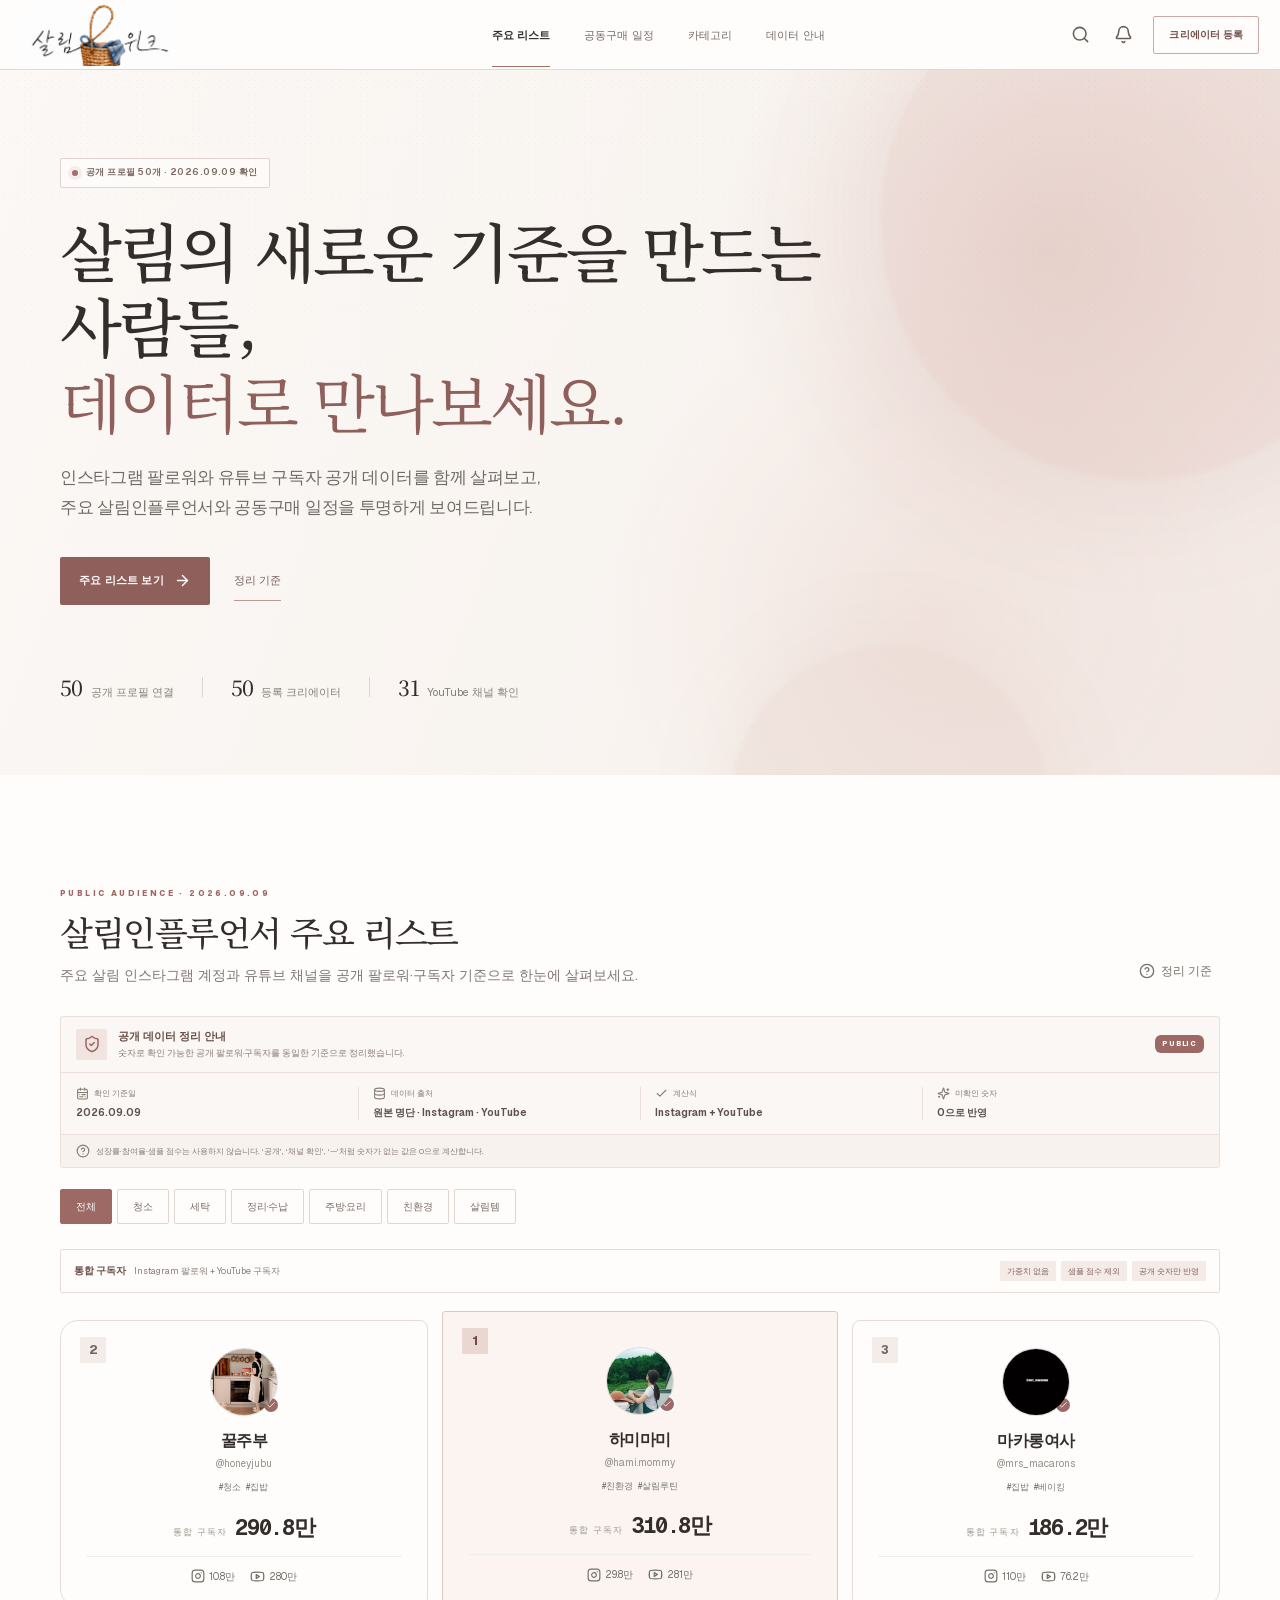
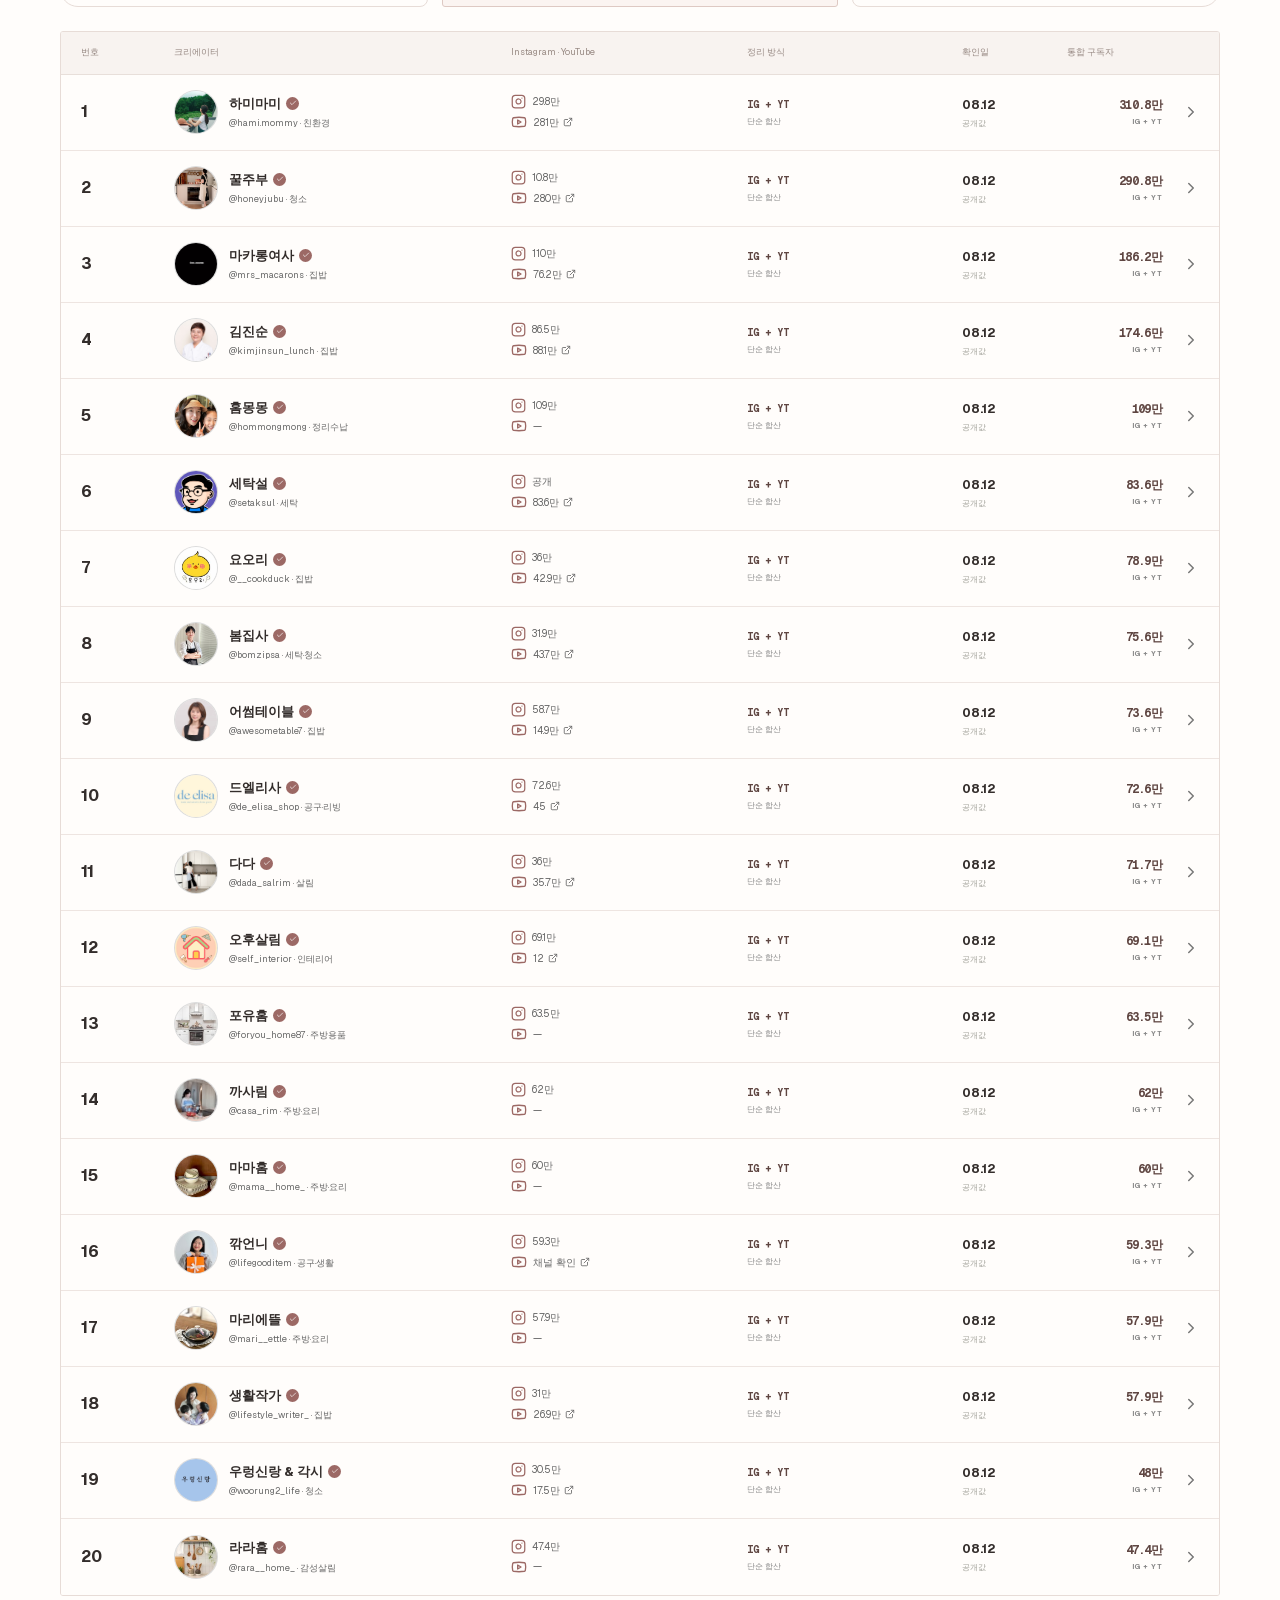
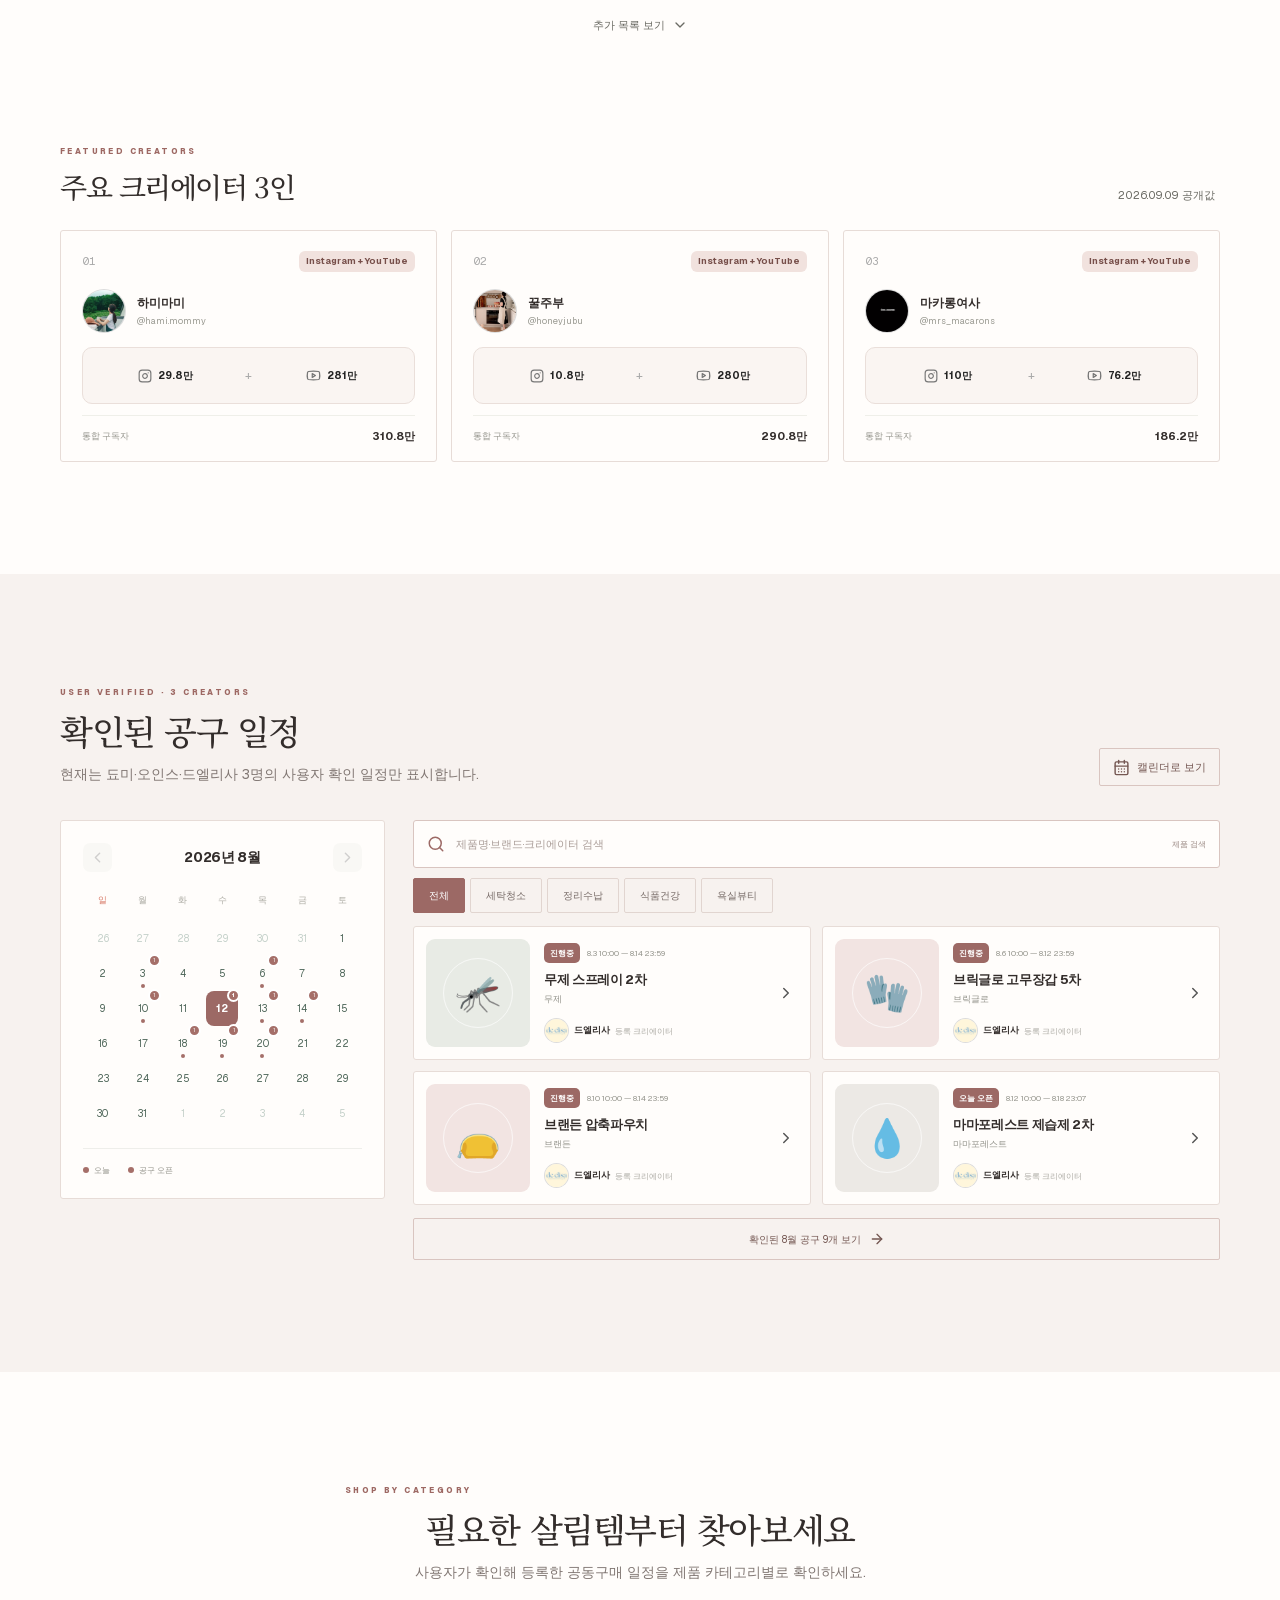
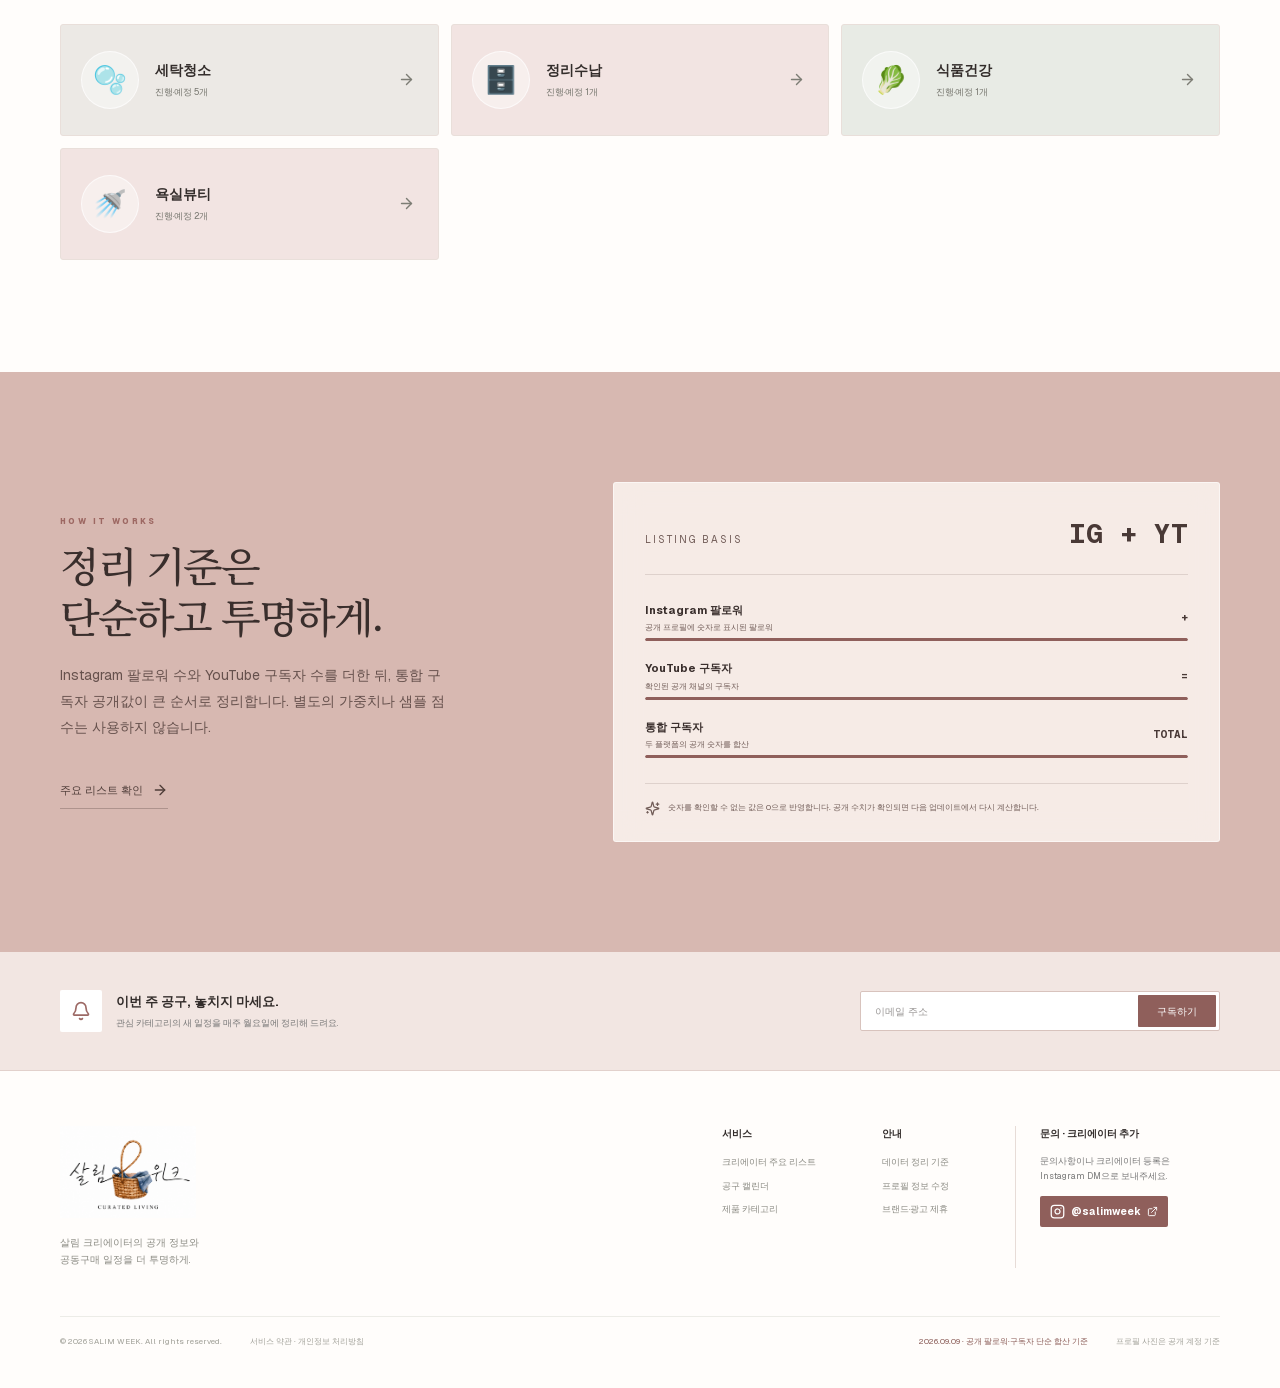
==== commit 4cfb6081: "u" ====
--- a/index.html
+++ b/index.html
@@ -1 +1 @@
-<!DOCTYPE html><html lang="ko"><head><meta charSet="utf-8"/><meta name="viewport" content="width=device-width, initial-scale=1"/><link rel="preload" href="/_next/static/media/797e433ab948586e-s.p.08e28id.o-okb.woff2" as="font" crossorigin="" type="font/woff2"/><link rel="preload" href="/_next/static/media/caa3a2e1cccd8315-s.p.09~u27dqhyhd6.woff2" as="font" crossorigin="" type="font/woff2"/><link rel="preload" as="image" href="/salimweek-logo.png"/><link rel="preload" as="image" href="/profiles/honeyjubu.jpg" referrerPolicy="no-referrer"/><link rel="preload" as="image" href="/profiles/hami-mommy.jpg" referrerPolicy="no-referrer"/><link rel="preload" as="image" href="/profiles/setaksul.jpg" referrerPolicy="no-referrer"/><link rel="preload" as="image" href="/profiles/de_elisa_shop.jpg" referrerPolicy="no-referrer"/><link rel="preload" as="image" href="/profiles/dada_salrim.jpg" referrerPolicy="no-referrer"/><link rel="preload" as="image" href="/profiles/self_interior.jpg" referrerPolicy="no-referrer"/><link rel="preload" as="image" href="/profiles/lifegooditem.jpg" referrerPolicy="no-referrer"/><link rel="preload" as="image" href="/profiles/woorung2_life.jpg" referrerPolicy="no-referrer"/><link rel="stylesheet" href="/_next/static/chunks/0ht-nnu_ll24-.css" data-precedence="next"/><link rel="preload" as="script" fetchPriority="low" href="/_next/static/chunks/0upw9qoyw5n06.js"/><script src="/_next/static/chunks/0wvrrkses3o1t.js" async=""></script><script src="/_next/static/chunks/026-8_90s9~zo.js" async=""></script><script src="/_next/static/chunks/turbopack-11y2t907yqs06.js" async=""></script><script src="/_next/static/chunks/0fjr_u15~-7zi.js" async=""></script><script src="/_next/static/chunks/0hmvz-r0l84v4.js" async=""></script><script src="/_next/static/chunks/0enh8n3fh6ku6-20260902.js" async=""></script><meta name="next-size-adjust" content=""/><title>살림위크 | 살림인플루언서 순위·공동구매 캘린더</title><meta name="description" content="인스타그램 팔로워와 유튜브 구독자를 합산한 살림인플루언서 순위와 살림 유튜버 순위, 살림 공동구매·인스타 공동구매 일정 및 공동구매 캘린더를 확인하세요."/><meta name="application-name" content="살림위크"/><link rel="author" href="https://salimweek.kr"/><meta name="author" content="살림위크"/><link rel="manifest" href="/manifest.webmanifest"/><meta name="keywords" content="살림 인플루언서,살림인플루언서,살림인플루언서 순위,살림 인플루언서 순위,살림 크리에이터,인플루언서 랭킹,공동구매,공구 일정,공동구매 일정,공동구매일정,공동구매 캘린더,공동구매캘린더,살림 공동구매,인스타 공동구매,살림 유튜버 순위,살림 인스타 순위,살림 인스타그램 순위,살림 인스타 계정,살림 인스타그램 계정,살림 인플루언서 랭킹,살림 유튜버 랭킹,인스타그램,유튜브,살림위크"/><meta name="creator" content="살림위크"/><meta name="publisher" content="살림위크"/><meta name="robots" content="index, follow"/><meta name="googlebot" content="index, follow, max-video-preview:-1, max-image-preview:large, max-snippet:-1"/><meta name="category" content="lifestyle"/><link rel="canonical" href="https://salimweek.kr"/><meta property="og:title" content="살림위크 | 살림인플루언서 순위·공동구매 캘린더"/><meta property="og:description" content="인스타그램 팔로워와 유튜브 구독자를 합산한 살림인플루언서 순위와 살림 유튜버 순위, 살림 공동구매·인스타 공동구매 일정 및 공동구매 캘린더를 확인하세요."/><meta property="og:url" content="https://salimweek.kr"/><meta property="og:site_name" content="살림위크"/><meta property="og:locale" content="ko_KR"/><meta property="og:image" content="https://salimweek.kr/salimweek-logo.png"/><meta property="og:image:width" content="1280"/><meta property="og:image:height" content="1280"/><meta property="og:image:alt" content="살림위크 — Curated Living"/><meta property="og:type" content="website"/><meta name="twitter:card" content="summary_large_image"/><meta name="twitter:title" content="살림위크 | 살림인플루언서 순위·공동구매 캘린더"/><meta name="twitter:description" content="인스타그램 팔로워와 유튜브 구독자를 합산한 살림인플루언서 순위와 살림 유튜버 순위, 살림 공동구매·인스타 공동구매 일정 및 공동구매 캘린더를 확인하세요."/><meta name="twitter:image" content="https://salimweek.kr/salimweek-logo.png"/><link rel="shortcut icon" href="/favicon-64x64.png?v=20260902"/><link rel="icon" href="/favicon-64x64.png?v=20260902" type="image/png" sizes="64x64"/><link rel="apple-touch-icon" href="/favicon-64x64.png?v=20260902"/><script src="/_next/static/chunks/03~yq9q893hmn.js" noModule=""></script></head><body class="geist_a71539c9-module__T19VSG__variable geist_mono_8d43a2aa-module__8Li5zG__variable antialiased"><div hidden=""><!--$--><!--/$--></div><script type="application/ld+json">{"@context":"https://schema.org","@graph":[{"@type":"Organization","@id":"https://salimweek.kr/#organization","name":"살림위크","url":"https://salimweek.kr","logo":"https://salimweek.kr/salimweek-logo.png","sameAs":["https://www.instagram.com/salimweek/"]},{"@type":"WebSite","@id":"https://salimweek.kr/#website","url":"https://salimweek.kr","name":"살림위크","description":"인스타그램 팔로워와 유튜브 구독자를 합산한 살림인플루언서 순위와 살림 유튜버 순위, 살림 공동구매·인스타 공동구매 일정 및 공동구매 캘린더를 확인하세요.","inLanguage":"ko-KR","publisher":{"@id":"https://salimweek.kr/#organization"}}]}</script><main><header class="site-header"><div class="header-inner"><button class="brand" aria-label="살림위크 홈"><span class="brand-logo-crop" aria-hidden="true"><img alt="" width="180" height="180" decoding="async" data-nimg="1" class="brand-logo-image" style="color:transparent" src="/salimweek-logo.png"/></span></button><nav class="" aria-label="주요 메뉴"><button class="nav-active">주요 리스트</button><button>공동구매 일정</button><button>카테고리</button><button>데이터 안내</button></nav><div class="header-actions"><button class="icon-button" aria-label="검색"><svg xmlns="http://www.w3.org/2000/svg" width="19" height="19" viewBox="0 0 24 24" fill="none" stroke="currentColor" stroke-width="2" stroke-linecap="round" stroke-linejoin="round" class="lucide lucide-search"><circle cx="11" cy="11" r="8"></circle><path d="m21 21-4.3-4.3"></path></svg></button><button class="icon-button " aria-label="알림"><svg xmlns="http://www.w3.org/2000/svg" width="19" height="19" viewBox="0 0 24 24" fill="none" stroke="currentColor" stroke-width="2" stroke-linecap="round" stroke-linejoin="round" class="lucide lucide-bell"><path d="M10.268 21a2 2 0 0 0 3.464 0"></path><path d="M3.262 15.326A1 1 0 0 0 4 17h16a1 1 0 0 0 .74-1.673C19.41 13.956 18 12.499 18 8A6 6 0 0 0 6 8c0 4.499-1.411 5.956-2.738 7.326"></path></svg></button><a class="outline-button desktop-only" href="https://www.instagram.com/salimweek/" target="_blank" rel="noreferrer">크리에이터 등록</a><button class="menu-button" aria-label="메뉴"><svg xmlns="http://www.w3.org/2000/svg" width="21" height="21" viewBox="0 0 24 24" fill="none" stroke="currentColor" stroke-width="2" stroke-linecap="round" stroke-linejoin="round" class="lucide lucide-menu"><line x1="4" x2="20" y1="12" y2="12"></line><line x1="4" x2="20" y1="6" y2="6"></line><line x1="4" x2="20" y1="18" y2="18"></line></svg></button></div></div></header><section class="hero" id="top"><div class="hero-orb orb-one"></div><div class="hero-orb orb-two"></div><div class="container hero-inner"><div class="eyebrow"><span class="live-dot"></span> 공개 프로필 50개 · 2026.09.02 확인</div><h1>살림의 새로운 기준을 만드는 사람들,<br/><em>데이터로 만나보세요.</em></h1><p>인스타그램 팔로워와 유튜브 구독자 공개 데이터를 함께 살펴보고,<br class="desktop-only"/> 주요 살림인플루언서와 공동구매 일정을 투명하게 보여드립니다.</p><div class="hero-actions"><button class="primary-button">주요 리스트 보기 <svg xmlns="http://www.w3.org/2000/svg" width="17" height="17" viewBox="0 0 24 24" fill="none" stroke="currentColor" stroke-width="2" stroke-linecap="round" stroke-linejoin="round" class="lucide lucide-arrow-right"><path d="M5 12h14"></path><path d="m12 5 7 7-7 7"></path></svg></button><button class="text-button">정리 기준</button></div><div class="hero-stats" aria-label="서비스 현황"><div><strong>50</strong><span>공개 프로필 연결</span></div><i></i><div><strong>50</strong><span>등록 크리에이터</span></div><i></i><div><strong>40</strong><span>YouTube 채널 확인</span></div></div></div></section><section class="section ranking-section" id="ranking"><div class="container"><div class="section-head"><div><span class="section-kicker">PUBLIC AUDIENCE · 2026.09.02</span><h2>살림인플루언서 주요 리스트</h2><p>주요 살림 인스타그램 계정과 유튜브 채널을 공개 팔로워·구독자 기준으로 한눈에 살펴보세요.</p></div><button class="method-link"><svg xmlns="http://www.w3.org/2000/svg" width="16" height="16" viewBox="0 0 24 24" fill="none" stroke="currentColor" stroke-width="2" stroke-linecap="round" stroke-linejoin="round" class="lucide lucide-circle-help"><circle cx="12" cy="12" r="10"></circle><path d="M9.09 9a3 3 0 0 1 5.83 1c0 2-3 3-3 3"></path><path d="M12 17h.01"></path></svg> 정리 기준</button></div><aside class="ranking-trust-panel" aria-label="공개 데이터 안내"><div class="trust-summary"><span class="trust-icon"><svg xmlns="http://www.w3.org/2000/svg" width="18" height="18" viewBox="0 0 24 24" fill="none" stroke="currentColor" stroke-width="2" stroke-linecap="round" stroke-linejoin="round" class="lucide lucide-shield-check"><path d="M20 13c0 5-3.5 7.5-7.66 8.95a1 1 0 0 1-.67-.01C7.5 20.5 4 18 4 13V6a1 1 0 0 1 1-1c2 0 4.5-1.2 6.24-2.72a1.17 1.17 0 0 1 1.52 0C14.51 3.81 17 5 19 5a1 1 0 0 1 1 1z"></path><path d="m9 12 2 2 4-4"></path></svg></span><span><b>공개 데이터 정리 안내</b><small>숫자로 확인 가능한 공개 팔로워·구독자를 동일한 기준으로 정리했습니다.</small></span><i>PUBLIC</i></div><dl class="trust-metrics"><div><dt><svg xmlns="http://www.w3.org/2000/svg" width="13" height="13" viewBox="0 0 24 24" fill="none" stroke="currentColor" stroke-width="2" stroke-linecap="round" stroke-linejoin="round" class="lucide lucide-calendar-range"><rect width="18" height="18" x="3" y="4" rx="2"></rect><path d="M16 2v4"></path><path d="M3 10h18"></path><path d="M8 2v4"></path><path d="M17 14h-6"></path><path d="M13 18H7"></path><path d="M7 14h.01"></path><path d="M17 18h.01"></path></svg> 확인 기준일</dt><dd>2026.09.02</dd></div><div><dt><svg xmlns="http://www.w3.org/2000/svg" width="13" height="13" viewBox="0 0 24 24" fill="none" stroke="currentColor" stroke-width="2" stroke-linecap="round" stroke-linejoin="round" class="lucide lucide-database"><ellipse cx="12" cy="5" rx="9" ry="3"></ellipse><path d="M3 5V19A9 3 0 0 0 21 19V5"></path><path d="M3 12A9 3 0 0 0 21 12"></path></svg> 데이터 출처</dt><dd>원본 명단 · Instagram · YouTube</dd></div><div><dt><svg xmlns="http://www.w3.org/2000/svg" width="13" height="13" viewBox="0 0 24 24" fill="none" stroke="currentColor" stroke-width="2" stroke-linecap="round" stroke-linejoin="round" class="lucide lucide-check"><path d="M20 6 9 17l-5-5"></path></svg> 계산식</dt><dd>Instagram + YouTube</dd></div><div><dt><svg xmlns="http://www.w3.org/2000/svg" width="13" height="13" viewBox="0 0 24 24" fill="none" stroke="currentColor" stroke-width="2" stroke-linecap="round" stroke-linejoin="round" class="lucide lucide-sparkles"><path d="M9.937 15.5A2 2 0 0 0 8.5 14.063l-6.135-1.582a.5.5 0 0 1 0-.962L8.5 9.936A2 2 0 0 0 9.937 8.5l1.582-6.135a.5.5 0 0 1 .963 0L14.063 8.5A2 2 0 0 0 15.5 9.937l6.135 1.581a.5.5 0 0 1 0 .964L15.5 14.063a2 2 0 0 0-1.437 1.437l-1.582 6.135a.5.5 0 0 1-.963 0z"></path><path d="M20 3v4"></path><path d="M22 5h-4"></path><path d="M4 17v2"></path><path d="M5 18H3"></path></svg> 미확인 숫자</dt><dd>0으로 반영</dd></div></dl><p class="trust-footnote"><svg xmlns="http://www.w3.org/2000/svg" width="14" height="14" viewBox="0 0 24 24" fill="none" stroke="currentColor" stroke-width="2" stroke-linecap="round" stroke-linejoin="round" class="lucide lucide-circle-help"><circle cx="12" cy="12" r="10"></circle><path d="M9.09 9a3 3 0 0 1 5.83 1c0 2-3 3-3 3"></path><path d="M12 17h.01"></path></svg> 성장률·참여율·샘플 점수는 사용하지 않습니다. ‘공개’, ‘채널 확인’, ‘—’처럼 숫자가 없는 값은 0으로 계산합니다.</p></aside><div class="category-tabs" role="tablist" aria-label="크리에이터 카테고리"><button class="active">전체</button><button class="">청소</button><button class="">세탁</button><button class="">정리·수납</button><button class="">주방·요리</button><button class="">친환경</button><button class="">살림템</button></div><div class="index-guide"><span><b>통합 구독자</b> Instagram 팔로워 + YouTube 구독자</span><div><i>가중치 없음</i><i>샘플 점수 제외</i><i>공개 숫자만 반영</i></div></div><div class="podium-grid"><a class="podium-card rank-2" href="https://www.instagram.com/honeyjubu/" target="_blank" rel="noreferrer" aria-label="꿀주부 인스타그램 열기"><span class="podium-rank">2</span><div class="podium-profile"><span class="avatar avatar-large avatar-honey" aria-hidden="true"><span>HJ</span><img src="/profiles/honeyjubu.jpg" alt="" loading="eager" referrerPolicy="no-referrer"/></span><span class="verified"><svg xmlns="http://www.w3.org/2000/svg" width="10" height="10" viewBox="0 0 24 24" fill="none" stroke="currentColor" stroke-width="2" stroke-linecap="round" stroke-linejoin="round" class="lucide lucide-check"><path d="M20 6 9 17l-5-5"></path></svg></span></div><strong>꿀주부</strong><span class="handle">@honeyjubu</span><div class="podium-tags"><span>#<!-- -->청소</span><span>#<!-- -->집밥</span></div><div class="podium-score"><span>통합 구독자</span><b>290.8만</b></div><div class="platform-scores"><span><svg xmlns="http://www.w3.org/2000/svg" width="14" height="14" viewBox="0 0 24 24" fill="none" stroke="currentColor" stroke-width="2" stroke-linecap="round" stroke-linejoin="round" class="lucide lucide-instagram"><rect width="20" height="20" x="2" y="2" rx="5" ry="5"></rect><path d="M16 11.37A4 4 0 1 1 12.63 8 4 4 0 0 1 16 11.37z"></path><line x1="17.5" x2="17.51" y1="6.5" y2="6.5"></line></svg> <!-- -->10.8만</span><span><svg xmlns="http://www.w3.org/2000/svg" width="15" height="15" viewBox="0 0 24 24" fill="none" stroke="currentColor" stroke-width="2" stroke-linecap="round" stroke-linejoin="round" class="lucide lucide-youtube"><path d="M2.5 17a24.12 24.12 0 0 1 0-10 2 2 0 0 1 1.4-1.4 49.56 49.56 0 0 1 16.2 0A2 2 0 0 1 21.5 7a24.12 24.12 0 0 1 0 10 2 2 0 0 1-1.4 1.4 49.55 49.55 0 0 1-16.2 0A2 2 0 0 1 2.5 17"></path><path d="m10 15 5-3-5-3z"></path></svg> <!-- -->280만</span></div></a><a class="podium-card rank-1" href="https://www.instagram.com/hami.mommy/" target="_blank" rel="noreferrer" aria-label="하미마미 인스타그램 열기"><span class="podium-rank">1</span><div class="podium-profile"><span class="avatar avatar-large avatar-sage" aria-hidden="true"><span>HM</span><img src="/profiles/hami-mommy.jpg" alt="" loading="eager" referrerPolicy="no-referrer"/></span><span class="verified"><svg xmlns="http://www.w3.org/2000/svg" width="10" height="10" viewBox="0 0 24 24" fill="none" stroke="currentColor" stroke-width="2" stroke-linecap="round" stroke-linejoin="round" class="lucide lucide-check"><path d="M20 6 9 17l-5-5"></path></svg></span></div><strong>하미마미</strong><span class="handle">@hami.mommy</span><div class="podium-tags"><span>#<!-- -->친환경</span><span>#<!-- -->살림루틴</span></div><div class="podium-score"><span>통합 구독자</span><b>310.8만</b></div><div class="platform-scores"><span><svg xmlns="http://www.w3.org/2000/svg" width="14" height="14" viewBox="0 0 24 24" fill="none" stroke="currentColor" stroke-width="2" stroke-linecap="round" stroke-linejoin="round" class="lucide lucide-instagram"><rect width="20" height="20" x="2" y="2" rx="5" ry="5"></rect><path d="M16 11.37A4 4 0 1 1 12.63 8 4 4 0 0 1 16 11.37z"></path><line x1="17.5" x2="17.51" y1="6.5" y2="6.5"></line></svg> <!-- -->29.8만</span><span><svg xmlns="http://www.w3.org/2000/svg" width="15" height="15" viewBox="0 0 24 24" fill="none" stroke="currentColor" stroke-width="2" stroke-linecap="round" stroke-linejoin="round" class="lucide lucide-youtube"><path d="M2.5 17a24.12 24.12 0 0 1 0-10 2 2 0 0 1 1.4-1.4 49.56 49.56 0 0 1 16.2 0A2 2 0 0 1 21.5 7a24.12 24.12 0 0 1 0 10 2 2 0 0 1-1.4 1.4 49.55 49.55 0 0 1-16.2 0A2 2 0 0 1 2.5 17"></path><path d="m10 15 5-3-5-3z"></path></svg> <!-- -->281만</span></div></a><a class="podium-card rank-3" href="https://www.instagram.com/setaksul/" target="_blank" rel="noreferrer" aria-label="세탁설 인스타그램 열기"><span class="podium-rank">3</span><div class="podium-profile"><span class="avatar avatar-large avatar-blue" aria-hidden="true"><span>SS</span><img src="/profiles/setaksul.jpg" alt="" loading="eager" referrerPolicy="no-referrer"/></span><span class="verified"><svg xmlns="http://www.w3.org/2000/svg" width="10" height="10" viewBox="0 0 24 24" fill="none" stroke="currentColor" stroke-width="2" stroke-linecap="round" stroke-linejoin="round" class="lucide lucide-check"><path d="M20 6 9 17l-5-5"></path></svg></span></div><strong>세탁설</strong><span class="handle">@setaksul</span><div class="podium-tags"><span>#<!-- -->세탁</span><span>#<!-- -->청소</span></div><div class="podium-score"><span>통합 구독자</span><b>83.6만</b></div><div class="platform-scores"><span><svg xmlns="http://www.w3.org/2000/svg" width="14" height="14" viewBox="0 0 24 24" fill="none" stroke="currentColor" stroke-width="2" stroke-linecap="round" stroke-linejoin="round" class="lucide lucide-instagram"><rect width="20" height="20" x="2" y="2" rx="5" ry="5"></rect><path d="M16 11.37A4 4 0 1 1 12.63 8 4 4 0 0 1 16 11.37z"></path><line x1="17.5" x2="17.51" y1="6.5" y2="6.5"></line></svg> <!-- -->공개</span><span><svg xmlns="http://www.w3.org/2000/svg" width="15" height="15" viewBox="0 0 24 24" fill="none" stroke="currentColor" stroke-width="2" stroke-linecap="round" stroke-linejoin="round" class="lucide lucide-youtube"><path d="M2.5 17a24.12 24.12 0 0 1 0-10 2 2 0 0 1 1.4-1.4 49.56 49.56 0 0 1 16.2 0A2 2 0 0 1 21.5 7a24.12 24.12 0 0 1 0 10 2 2 0 0 1-1.4 1.4 49.55 49.55 0 0 1-16.2 0A2 2 0 0 1 2.5 17"></path><path d="m10 15 5-3-5-3z"></path></svg> <!-- -->83.6만</span></div></a></div><div class="ranking-table-wrap"><div class="ranking-table-head"><span>번호</span><span>크리에이터</span><span>Instagram · YouTube</span><span>정리 방식</span><span>확인일</span><span>통합 구독자</span><span></span></div><div class="ranking-list"><div class="ranking-row"><div class="rank-cell"><strong>1</strong></div><a class="creator-cell" href="https://www.instagram.com/hami.mommy/" target="_blank" rel="noreferrer" aria-label="하미마미 인스타그램 열기"><span class="avatar avatar-medium avatar-sage" aria-hidden="true"><span>HM</span><img src="/profiles/hami-mommy.jpg" alt="" loading="eager" referrerPolicy="no-referrer"/></span><span><b>하미마미<i class="tiny-check"><svg xmlns="http://www.w3.org/2000/svg" width="8" height="8" viewBox="0 0 24 24" fill="none" stroke="currentColor" stroke-width="2" stroke-linecap="round" stroke-linejoin="round" class="lucide lucide-check"><path d="M20 6 9 17l-5-5"></path></svg></i></b><small>@hami.mommy<!-- --> · <!-- -->친환경</small></span></a><div class="sns-cell"><span><svg xmlns="http://www.w3.org/2000/svg" width="15" height="15" viewBox="0 0 24 24" fill="none" stroke="currentColor" stroke-width="2" stroke-linecap="round" stroke-linejoin="round" class="lucide lucide-instagram"><rect width="20" height="20" x="2" y="2" rx="5" ry="5"></rect><path d="M16 11.37A4 4 0 1 1 12.63 8 4 4 0 0 1 16 11.37z"></path><line x1="17.5" x2="17.51" y1="6.5" y2="6.5"></line></svg> <!-- -->29.8만</span><a href="https://www.youtube.com/@hamimommy" target="_blank" rel="noreferrer" aria-label="하미마미 유튜브 열기"><svg xmlns="http://www.w3.org/2000/svg" width="16" height="16" viewBox="0 0 24 24" fill="none" stroke="currentColor" stroke-width="2" stroke-linecap="round" stroke-linejoin="round" class="lucide lucide-youtube"><path d="M2.5 17a24.12 24.12 0 0 1 0-10 2 2 0 0 1 1.4-1.4 49.56 49.56 0 0 1 16.2 0A2 2 0 0 1 21.5 7a24.12 24.12 0 0 1 0 10 2 2 0 0 1-1.4 1.4 49.55 49.55 0 0 1-16.2 0A2 2 0 0 1 2.5 17"></path><path d="m10 15 5-3-5-3z"></path></svg> <!-- -->281만<!-- --> <svg xmlns="http://www.w3.org/2000/svg" width="10" height="10" viewBox="0 0 24 24" fill="none" stroke="currentColor" stroke-width="2" stroke-linecap="round" stroke-linejoin="round" class="lucide lucide-external-link"><path d="M15 3h6v6"></path><path d="M10 14 21 3"></path><path d="M18 13v6a2 2 0 0 1-2 2H5a2 2 0 0 1-2-2V8a2 2 0 0 1 2-2h6"></path></svg></a></div><div class="growth-cell basis-cell"><b>IG + YT</b><span>단순 합산</span></div><div class="engagement-cell"><b>08.12</b><span>공개값</span></div><div class="score-cell"><span class="audience-total audience-total-compact" title="합계 3,108,000명"><b>310.8만</b><small>IG + YT</small></span></div><button class="row-detail-button" aria-label="하미마미 상세 정보"><svg xmlns="http://www.w3.org/2000/svg" width="18" height="18" viewBox="0 0 24 24" fill="none" stroke="currentColor" stroke-width="2" stroke-linecap="round" stroke-linejoin="round" class="lucide lucide-chevron-right row-arrow"><path d="m9 18 6-6-6-6"></path></svg></button></div><div class="ranking-row"><div class="rank-cell"><strong>2</strong></div><a class="creator-cell" href="https://www.instagram.com/honeyjubu/" target="_blank" rel="noreferrer" aria-label="꿀주부 인스타그램 열기"><span class="avatar avatar-medium avatar-honey" aria-hidden="true"><span>HJ</span><img src="/profiles/honeyjubu.jpg" alt="" loading="eager" referrerPolicy="no-referrer"/></span><span><b>꿀주부<i class="tiny-check"><svg xmlns="http://www.w3.org/2000/svg" width="8" height="8" viewBox="0 0 24 24" fill="none" stroke="currentColor" stroke-width="2" stroke-linecap="round" stroke-linejoin="round" class="lucide lucide-check"><path d="M20 6 9 17l-5-5"></path></svg></i></b><small>@honeyjubu<!-- --> · <!-- -->청소</small></span></a><div class="sns-cell"><span><svg xmlns="http://www.w3.org/2000/svg" width="15" height="15" viewBox="0 0 24 24" fill="none" stroke="currentColor" stroke-width="2" stroke-linecap="round" stroke-linejoin="round" class="lucide lucide-instagram"><rect width="20" height="20" x="2" y="2" rx="5" ry="5"></rect><path d="M16 11.37A4 4 0 1 1 12.63 8 4 4 0 0 1 16 11.37z"></path><line x1="17.5" x2="17.51" y1="6.5" y2="6.5"></line></svg> <!-- -->10.8만</span><a href="https://www.youtube.com/@Honeyjubu" target="_blank" rel="noreferrer" aria-label="꿀주부 유튜브 열기"><svg xmlns="http://www.w3.org/2000/svg" width="16" height="16" viewBox="0 0 24 24" fill="none" stroke="currentColor" stroke-width="2" stroke-linecap="round" stroke-linejoin="round" class="lucide lucide-youtube"><path d="M2.5 17a24.12 24.12 0 0 1 0-10 2 2 0 0 1 1.4-1.4 49.56 49.56 0 0 1 16.2 0A2 2 0 0 1 21.5 7a24.12 24.12 0 0 1 0 10 2 2 0 0 1-1.4 1.4 49.55 49.55 0 0 1-16.2 0A2 2 0 0 1 2.5 17"></path><path d="m10 15 5-3-5-3z"></path></svg> <!-- -->280만<!-- --> <svg xmlns="http://www.w3.org/2000/svg" width="10" height="10" viewBox="0 0 24 24" fill="none" stroke="currentColor" stroke-width="2" stroke-linecap="round" stroke-linejoin="round" class="lucide lucide-external-link"><path d="M15 3h6v6"></path><path d="M10 14 21 3"></path><path d="M18 13v6a2 2 0 0 1-2 2H5a2 2 0 0 1-2-2V8a2 2 0 0 1 2-2h6"></path></svg></a></div><div class="growth-cell basis-cell"><b>IG + YT</b><span>단순 합산</span></div><div class="engagement-cell"><b>08.12</b><span>공개값</span></div><div class="score-cell"><span class="audience-total audience-total-compact" title="합계 2,908,000명"><b>290.8만</b><small>IG + YT</small></span></div><button class="row-detail-button" aria-label="꿀주부 상세 정보"><svg xmlns="http://www.w3.org/2000/svg" width="18" height="18" viewBox="0 0 24 24" fill="none" stroke="currentColor" stroke-width="2" stroke-linecap="round" stroke-linejoin="round" class="lucide lucide-chevron-right row-arrow"><path d="m9 18 6-6-6-6"></path></svg></button></div><div class="ranking-row"><div class="rank-cell"><strong>3</strong></div><a class="creator-cell" href="https://www.instagram.com/setaksul/" target="_blank" rel="noreferrer" aria-label="세탁설 인스타그램 열기"><span class="avatar avatar-medium avatar-blue" aria-hidden="true"><span>SS</span><img src="/profiles/setaksul.jpg" alt="" loading="eager" referrerPolicy="no-referrer"/></span><span><b>세탁설<i class="tiny-check"><svg xmlns="http://www.w3.org/2000/svg" width="8" height="8" viewBox="0 0 24 24" fill="none" stroke="currentColor" stroke-width="2" stroke-linecap="round" stroke-linejoin="round" class="lucide lucide-check"><path d="M20 6 9 17l-5-5"></path></svg></i></b><small>@setaksul<!-- --> · <!-- -->세탁</small></span></a><div class="sns-cell"><span><svg xmlns="http://www.w3.org/2000/svg" width="15" height="15" viewBox="0 0 24 24" fill="none" stroke="currentColor" stroke-width="2" stroke-linecap="round" stroke-linejoin="round" class="lucide lucide-instagram"><rect width="20" height="20" x="2" y="2" rx="5" ry="5"></rect><path d="M16 11.37A4 4 0 1 1 12.63 8 4 4 0 0 1 16 11.37z"></path><line x1="17.5" x2="17.51" y1="6.5" y2="6.5"></line></svg> <!-- -->공개</span><a href="https://www.youtube.com/@setaksul" target="_blank" rel="noreferrer" aria-label="세탁설 유튜브 열기"><svg xmlns="http://www.w3.org/2000/svg" width="16" height="16" viewBox="0 0 24 24" fill="none" stroke="currentColor" stroke-width="2" stroke-linecap="round" stroke-linejoin="round" class="lucide lucide-youtube"><path d="M2.5 17a24.12 24.12 0 0 1 0-10 2 2 0 0 1 1.4-1.4 49.56 49.56 0 0 1 16.2 0A2 2 0 0 1 21.5 7a24.12 24.12 0 0 1 0 10 2 2 0 0 1-1.4 1.4 49.55 49.55 0 0 1-16.2 0A2 2 0 0 1 2.5 17"></path><path d="m10 15 5-3-5-3z"></path></svg> <!-- -->83.6만<!-- --> <svg xmlns="http://www.w3.org/2000/svg" width="10" height="10" viewBox="0 0 24 24" fill="none" stroke="currentColor" stroke-width="2" stroke-linecap="round" stroke-linejoin="round" class="lucide lucide-external-link"><path d="M15 3h6v6"></path><path d="M10 14 21 3"></path><path d="M18 13v6a2 2 0 0 1-2 2H5a2 2 0 0 1-2-2V8a2 2 0 0 1 2-2h6"></path></svg></a></div><div class="growth-cell basis-cell"><b>IG + YT</b><span>단순 합산</span></div><div class="engagement-cell"><b>08.12</b><span>공개값</span></div><div class="score-cell"><span class="audience-total audience-total-compact" title="합계 836,000명"><b>83.6만</b><small>IG + YT</small></span></div><button class="row-detail-button" aria-label="세탁설 상세 정보"><svg xmlns="http://www.w3.org/2000/svg" width="18" height="18" viewBox="0 0 24 24" fill="none" stroke="currentColor" stroke-width="2" stroke-linecap="round" stroke-linejoin="round" class="lucide lucide-chevron-right row-arrow"><path d="m9 18 6-6-6-6"></path></svg></button></div><div class="ranking-row"><div class="rank-cell"><strong>4</strong></div><a class="creator-cell" href="https://www.instagram.com/de_elisa_shop/" target="_blank" rel="noreferrer" aria-label="드엘리사 인스타그램 열기"><span class="avatar avatar-medium avatar-sage" aria-hidden="true"><span>드엘</span><img src="/profiles/de_elisa_shop.jpg" alt="" loading="eager" referrerPolicy="no-referrer"/></span><span><b>드엘리사<i class="tiny-check"><svg xmlns="http://www.w3.org/2000/svg" width="8" height="8" viewBox="0 0 24 24" fill="none" stroke="currentColor" stroke-width="2" stroke-linecap="round" stroke-linejoin="round" class="lucide lucide-check"><path d="M20 6 9 17l-5-5"></path></svg></i></b><small>@de_elisa_shop<!-- --> · <!-- -->공구·리빙</small></span></a><div class="sns-cell"><span><svg xmlns="http://www.w3.org/2000/svg" width="15" height="15" viewBox="0 0 24 24" fill="none" stroke="currentColor" stroke-width="2" stroke-linecap="round" stroke-linejoin="round" class="lucide lucide-instagram"><rect width="20" height="20" x="2" y="2" rx="5" ry="5"></rect><path d="M16 11.37A4 4 0 1 1 12.63 8 4 4 0 0 1 16 11.37z"></path><line x1="17.5" x2="17.51" y1="6.5" y2="6.5"></line></svg> <!-- -->72.6만</span><a href="https://www.youtube.com/@de_elisa_shop" target="_blank" rel="noreferrer" aria-label="드엘리사 유튜브 열기"><svg xmlns="http://www.w3.org/2000/svg" width="16" height="16" viewBox="0 0 24 24" fill="none" stroke="currentColor" stroke-width="2" stroke-linecap="round" stroke-linejoin="round" class="lucide lucide-youtube"><path d="M2.5 17a24.12 24.12 0 0 1 0-10 2 2 0 0 1 1.4-1.4 49.56 49.56 0 0 1 16.2 0A2 2 0 0 1 21.5 7a24.12 24.12 0 0 1 0 10 2 2 0 0 1-1.4 1.4 49.55 49.55 0 0 1-16.2 0A2 2 0 0 1 2.5 17"></path><path d="m10 15 5-3-5-3z"></path></svg> <!-- -->45<!-- --> <svg xmlns="http://www.w3.org/2000/svg" width="10" height="10" viewBox="0 0 24 24" fill="none" stroke="currentColor" stroke-width="2" stroke-linecap="round" stroke-linejoin="round" class="lucide lucide-external-link"><path d="M15 3h6v6"></path><path d="M10 14 21 3"></path><path d="M18 13v6a2 2 0 0 1-2 2H5a2 2 0 0 1-2-2V8a2 2 0 0 1 2-2h6"></path></svg></a></div><div class="growth-cell basis-cell"><b>IG + YT</b><span>단순 합산</span></div><div class="engagement-cell"><b>08.12</b><span>공개값</span></div><div class="score-cell"><span class="audience-total audience-total-compact" title="합계 726,045명"><b>72.6만</b><small>IG + YT</small></span></div><button class="row-detail-button" aria-label="드엘리사 상세 정보"><svg xmlns="http://www.w3.org/2000/svg" width="18" height="18" viewBox="0 0 24 24" fill="none" stroke="currentColor" stroke-width="2" stroke-linecap="round" stroke-linejoin="round" class="lucide lucide-chevron-right row-arrow"><path d="m9 18 6-6-6-6"></path></svg></button></div><div class="ranking-row"><div class="rank-cell"><strong>5</strong></div><a class="creator-cell" href="https://www.instagram.com/dada_salrim/" target="_blank" rel="noreferrer" aria-label="다다 인스타그램 열기"><span class="avatar avatar-medium avatar-blue" aria-hidden="true"><span>다다</span><img src="/profiles/dada_salrim.jpg" alt="" loading="eager" referrerPolicy="no-referrer"/></span><span><b>다다<i class="tiny-check"><svg xmlns="http://www.w3.org/2000/svg" width="8" height="8" viewBox="0 0 24 24" fill="none" stroke="currentColor" stroke-width="2" stroke-linecap="round" stroke-linejoin="round" class="lucide lucide-check"><path d="M20 6 9 17l-5-5"></path></svg></i></b><small>@dada_salrim<!-- --> · <!-- -->살림</small></span></a><div class="sns-cell"><span><svg xmlns="http://www.w3.org/2000/svg" width="15" height="15" viewBox="0 0 24 24" fill="none" stroke="currentColor" stroke-width="2" stroke-linecap="round" stroke-linejoin="round" class="lucide lucide-instagram"><rect width="20" height="20" x="2" y="2" rx="5" ry="5"></rect><path d="M16 11.37A4 4 0 1 1 12.63 8 4 4 0 0 1 16 11.37z"></path><line x1="17.5" x2="17.51" y1="6.5" y2="6.5"></line></svg> <!-- -->36만</span><a href="https://www.youtube.com/@dada_salrim" target="_blank" rel="noreferrer" aria-label="다다 유튜브 열기"><svg xmlns="http://www.w3.org/2000/svg" width="16" height="16" viewBox="0 0 24 24" fill="none" stroke="currentColor" stroke-width="2" stroke-linecap="round" stroke-linejoin="round" class="lucide lucide-youtube"><path d="M2.5 17a24.12 24.12 0 0 1 0-10 2 2 0 0 1 1.4-1.4 49.56 49.56 0 0 1 16.2 0A2 2 0 0 1 21.5 7a24.12 24.12 0 0 1 0 10 2 2 0 0 1-1.4 1.4 49.55 49.55 0 0 1-16.2 0A2 2 0 0 1 2.5 17"></path><path d="m10 15 5-3-5-3z"></path></svg> <!-- -->35.7만<!-- --> <svg xmlns="http://www.w3.org/2000/svg" width="10" height="10" viewBox="0 0 24 24" fill="none" stroke="currentColor" stroke-width="2" stroke-linecap="round" stroke-linejoin="round" class="lucide lucide-external-link"><path d="M15 3h6v6"></path><path d="M10 14 21 3"></path><path d="M18 13v6a2 2 0 0 1-2 2H5a2 2 0 0 1-2-2V8a2 2 0 0 1 2-2h6"></path></svg></a></div><div class="growth-cell basis-cell"><b>IG + YT</b><span>단순 합산</span></div><div class="engagement-cell"><b>08.12</b><span>공개값</span></div><div class="score-cell"><span class="audience-total audience-total-compact" title="합계 717,000명"><b>71.7만</b><small>IG + YT</small></span></div><button class="row-detail-button" aria-label="다다 상세 정보"><svg xmlns="http://www.w3.org/2000/svg" width="18" height="18" viewBox="0 0 24 24" fill="none" stroke="currentColor" stroke-width="2" stroke-linecap="round" stroke-linejoin="round" class="lucide lucide-chevron-right row-arrow"><path d="m9 18 6-6-6-6"></path></svg></button></div><div class="ranking-row"><div class="rank-cell"><strong>6</strong></div><a class="creator-cell" href="https://www.instagram.com/self_interior/" target="_blank" rel="noreferrer" aria-label="오후살림 인스타그램 열기"><span class="avatar avatar-medium avatar-peach" aria-hidden="true"><span>오후</span><img src="/profiles/self_interior.jpg" alt="" loading="eager" referrerPolicy="no-referrer"/></span><span><b>오후살림<i class="tiny-check"><svg xmlns="http://www.w3.org/2000/svg" width="8" height="8" viewBox="0 0 24 24" fill="none" stroke="currentColor" stroke-width="2" stroke-linecap="round" stroke-linejoin="round" class="lucide lucide-check"><path d="M20 6 9 17l-5-5"></path></svg></i></b><small>@self_interior<!-- --> · <!-- -->인테리어</small></span></a><div class="sns-cell"><span><svg xmlns="http://www.w3.org/2000/svg" width="15" height="15" viewBox="0 0 24 24" fill="none" stroke="currentColor" stroke-width="2" stroke-linecap="round" stroke-linejoin="round" class="lucide lucide-instagram"><rect width="20" height="20" x="2" y="2" rx="5" ry="5"></rect><path d="M16 11.37A4 4 0 1 1 12.63 8 4 4 0 0 1 16 11.37z"></path><line x1="17.5" x2="17.51" y1="6.5" y2="6.5"></line></svg> <!-- -->69.1만</span><a href="https://www.youtube.com/channel/UC48OPUBVRZkz2EET_7gvF_Q" target="_blank" rel="noreferrer" aria-label="오후살림 유튜브 열기"><svg xmlns="http://www.w3.org/2000/svg" width="16" height="16" viewBox="0 0 24 24" fill="none" stroke="currentColor" stroke-width="2" stroke-linecap="round" stroke-linejoin="round" class="lucide lucide-youtube"><path d="M2.5 17a24.12 24.12 0 0 1 0-10 2 2 0 0 1 1.4-1.4 49.56 49.56 0 0 1 16.2 0A2 2 0 0 1 21.5 7a24.12 24.12 0 0 1 0 10 2 2 0 0 1-1.4 1.4 49.55 49.55 0 0 1-16.2 0A2 2 0 0 1 2.5 17"></path><path d="m10 15 5-3-5-3z"></path></svg> <!-- -->12<!-- --> <svg xmlns="http://www.w3.org/2000/svg" width="10" height="10" viewBox="0 0 24 24" fill="none" stroke="currentColor" stroke-width="2" stroke-linecap="round" stroke-linejoin="round" class="lucide lucide-external-link"><path d="M15 3h6v6"></path><path d="M10 14 21 3"></path><path d="M18 13v6a2 2 0 0 1-2 2H5a2 2 0 0 1-2-2V8a2 2 0 0 1 2-2h6"></path></svg></a></div><div class="growth-cell basis-cell"><b>IG + YT</b><span>단순 합산</span></div><div class="engagement-cell"><b>08.12</b><span>공개값</span></div><div class="score-cell"><span class="audience-total audience-total-compact" title="합계 691,012명"><b>69.1만</b><small>IG + YT</small></span></div><button class="row-detail-button" aria-label="오후살림 상세 정보"><svg xmlns="http://www.w3.org/2000/svg" width="18" height="18" viewBox="0 0 24 24" fill="none" stroke="currentColor" stroke-width="2" stroke-linecap="round" stroke-linejoin="round" class="lucide lucide-chevron-right row-arrow"><path d="m9 18 6-6-6-6"></path></svg></button></div><div class="ranking-row"><div class="rank-cell"><strong>7</strong></div><a class="creator-cell" href="https://www.instagram.com/lifegooditem/" target="_blank" rel="noreferrer" aria-label="깎언니 인스타그램 열기"><span class="avatar avatar-medium avatar-honey" aria-hidden="true"><span>깎언</span><img src="/profiles/lifegooditem.jpg" alt="" loading="eager" referrerPolicy="no-referrer"/></span><span><b>깎언니<i class="tiny-check"><svg xmlns="http://www.w3.org/2000/svg" width="8" height="8" viewBox="0 0 24 24" fill="none" stroke="currentColor" stroke-width="2" stroke-linecap="round" stroke-linejoin="round" class="lucide lucide-check"><path d="M20 6 9 17l-5-5"></path></svg></i></b><small>@lifegooditem<!-- --> · <!-- -->공구·생활</small></span></a><div class="sns-cell"><span><svg xmlns="http://www.w3.org/2000/svg" width="15" height="15" viewBox="0 0 24 24" fill="none" stroke="currentColor" stroke-width="2" stroke-linecap="round" stroke-linejoin="round" class="lucide lucide-instagram"><rect width="20" height="20" x="2" y="2" rx="5" ry="5"></rect><path d="M16 11.37A4 4 0 1 1 12.63 8 4 4 0 0 1 16 11.37z"></path><line x1="17.5" x2="17.51" y1="6.5" y2="6.5"></line></svg> <!-- -->59.3만</span><a href="https://www.youtube.com/%40%EA%B9%8E%EC%96%B8%EB%8B%88" target="_blank" rel="noreferrer" aria-label="깎언니 유튜브 열기"><svg xmlns="http://www.w3.org/2000/svg" width="16" height="16" viewBox="0 0 24 24" fill="none" stroke="currentColor" stroke-width="2" stroke-linecap="round" stroke-linejoin="round" class="lucide lucide-youtube"><path d="M2.5 17a24.12 24.12 0 0 1 0-10 2 2 0 0 1 1.4-1.4 49.56 49.56 0 0 1 16.2 0A2 2 0 0 1 21.5 7a24.12 24.12 0 0 1 0 10 2 2 0 0 1-1.4 1.4 49.55 49.55 0 0 1-16.2 0A2 2 0 0 1 2.5 17"></path><path d="m10 15 5-3-5-3z"></path></svg> <!-- -->채널 확인<!-- --> <svg xmlns="http://www.w3.org/2000/svg" width="10" height="10" viewBox="0 0 24 24" fill="none" stroke="currentColor" stroke-width="2" stroke-linecap="round" stroke-linejoin="round" class="lucide lucide-external-link"><path d="M15 3h6v6"></path><path d="M10 14 21 3"></path><path d="M18 13v6a2 2 0 0 1-2 2H5a2 2 0 0 1-2-2V8a2 2 0 0 1 2-2h6"></path></svg></a></div><div class="growth-cell basis-cell"><b>IG + YT</b><span>단순 합산</span></div><div class="engagement-cell"><b>08.12</b><span>공개값</span></div><div class="score-cell"><span class="audience-total audience-total-compact" title="합계 593,000명"><b>59.3만</b><small>IG + YT</small></span></div><button class="row-detail-button" aria-label="깎언니 상세 정보"><svg xmlns="http://www.w3.org/2000/svg" width="18" height="18" viewBox="0 0 24 24" fill="none" stroke="currentColor" stroke-width="2" stroke-linecap="round" stroke-linejoin="round" class="lucide lucide-chevron-right row-arrow"><path d="m9 18 6-6-6-6"></path></svg></button></div><div class="ranking-row"><div class="rank-cell"><strong>8</strong></div><a class="creator-cell" href="https://www.instagram.com/woorung2_life/" target="_blank" rel="noreferrer" aria-label="우렁신랑 &amp; 각시 인스타그램 열기"><span class="avatar avatar-medium avatar-blue" aria-hidden="true"><span>우렁</span><img src="/profiles/woorung2_life.jpg" alt="" loading="eager" referrerPolicy="no-referrer"/></span><span><b>우렁신랑 &amp; 각시<i class="tiny-check"><svg xmlns="http://www.w3.org/2000/svg" width="8" height="8" viewBox="0 0 24 24" fill="none" stroke="currentColor" stroke-width="2" stroke-linecap="round" stroke-linejoin="round" class="lucide lucide-check"><path d="M20 6 9 17l-5-5"></path></svg></i></b><small>@woorung2_life<!-- --> · <!-- -->청소</small></span></a><div class="sns-cell"><span><svg xmlns="http://www.w3.org/2000/svg" width="15" height="15" viewBox="0 0 24 24" fill="none" stroke="currentColor" stroke-width="2" stroke-linecap="round" stroke-linejoin="round" class="lucide lucide-instagram"><rect width="20" height="20" x="2" y="2" rx="5" ry="5"></rect><path d="M16 11.37A4 4 0 1 1 12.63 8 4 4 0 0 1 16 11.37z"></path><line x1="17.5" x2="17.51" y1="6.5" y2="6.5"></line></svg> <!-- -->30.5만</span><a href="https://www.youtube.com/@wisehusband" target="_blank" rel="noreferrer" aria-label="우렁신랑 &amp; 각시 유튜브 열기"><svg xmlns="http://www.w3.org/2000/svg" width="16" height="16" viewBox="0 0 24 24" fill="none" stroke="currentColor" stroke-width="2" stroke-linecap="round" stroke-linejoin="round" class="lucide lucide-youtube"><path d="M2.5 17a24.12 24.12 0 0 1 0-10 2 2 0 0 1 1.4-1.4 49.56 49.56 0 0 1 16.2 0A2 2 0 0 1 21.5 7a24.12 24.12 0 0 1 0 10 2 2 0 0 1-1.4 1.4 49.55 49.55 0 0 1-16.2 0A2 2 0 0 1 2.5 17"></path><path d="m10 15 5-3-5-3z"></path></svg> <!-- -->17.5만<!-- --> <svg xmlns="http://www.w3.org/2000/svg" width="10" height="10" viewBox="0 0 24 24" fill="none" stroke="currentColor" stroke-width="2" stroke-linecap="round" stroke-linejoin="round" class="lucide lucide-external-link"><path d="M15 3h6v6"></path><path d="M10 14 21 3"></path><path d="M18 13v6a2 2 0 0 1-2 2H5a2 2 0 0 1-2-2V8a2 2 0 0 1 2-2h6"></path></svg></a></div><div class="growth-cell basis-cell"><b>IG + YT</b><span>단순 합산</span></div><div class="engagement-cell"><b>08.12</b><span>공개값</span></div><div class="score-cell"><span class="audience-total audience-total-compact" title="합계 480,000명"><b>48만</b><small>IG + YT</small></span></div><button class="row-detail-button" aria-label="우렁신랑 &amp; 각시 상세 정보"><svg xmlns="http://www.w3.org/2000/svg" width="18" height="18" viewBox="0 0 24 24" fill="none" stroke="currentColor" stroke-width="2" stroke-linecap="round" stroke-linejoin="round" class="lucide lucide-chevron-right row-arrow"><path d="m9 18 6-6-6-6"></path></svg></button></div><div class="ranking-row"><div class="rank-cell"><strong>9</strong></div><a class="creator-cell" href="https://www.instagram.com/rara__home_/" target="_blank" rel="noreferrer" aria-label="라라홈 인스타그램 열기"><span class="avatar avatar-medium avatar-peach" aria-hidden="true"><span>라라</span><img src="/profiles/rara__home_.jpg" alt="" loading="lazy" referrerPolicy="no-referrer"/></span><span><b>라라홈<i class="tiny-check"><svg xmlns="http://www.w3.org/2000/svg" width="8" height="8" viewBox="0 0 24 24" fill="none" stroke="currentColor" stroke-width="2" stroke-linecap="round" stroke-linejoin="round" class="lucide lucide-check"><path d="M20 6 9 17l-5-5"></path></svg></i></b><small>@rara__home_<!-- --> · <!-- -->감성살림</small></span></a><div class="sns-cell"><span><svg xmlns="http://www.w3.org/2000/svg" width="15" height="15" viewBox="0 0 24 24" fill="none" stroke="currentColor" stroke-width="2" stroke-linecap="round" stroke-linejoin="round" class="lucide lucide-instagram"><rect width="20" height="20" x="2" y="2" rx="5" ry="5"></rect><path d="M16 11.37A4 4 0 1 1 12.63 8 4 4 0 0 1 16 11.37z"></path><line x1="17.5" x2="17.51" y1="6.5" y2="6.5"></line></svg> <!-- -->47.4만</span><span><svg xmlns="http://www.w3.org/2000/svg" width="16" height="16" viewBox="0 0 24 24" fill="none" stroke="currentColor" stroke-width="2" stroke-linecap="round" stroke-linejoin="round" class="lucide lucide-youtube"><path d="M2.5 17a24.12 24.12 0 0 1 0-10 2 2 0 0 1 1.4-1.4 49.56 49.56 0 0 1 16.2 0A2 2 0 0 1 21.5 7a24.12 24.12 0 0 1 0 10 2 2 0 0 1-1.4 1.4 49.55 49.55 0 0 1-16.2 0A2 2 0 0 1 2.5 17"></path><path d="m10 15 5-3-5-3z"></path></svg> <!-- -->—</span></div><div class="growth-cell basis-cell"><b>IG + YT</b><span>단순 합산</span></div><div class="engagement-cell"><b>08.12</b><span>공개값</span></div><div class="score-cell"><span class="audience-total audience-total-compact" title="합계 474,000명"><b>47.4만</b><small>IG + YT</small></span></div><button class="row-detail-button" aria-label="라라홈 상세 정보"><svg xmlns="http://www.w3.org/2000/svg" width="18" height="18" viewBox="0 0 24 24" fill="none" stroke="currentColor" stroke-width="2" stroke-linecap="round" stroke-linejoin="round" class="lucide lucide-chevron-right row-arrow"><path d="m9 18 6-6-6-6"></path></svg></button></div><div class="ranking-row"><div class="rank-cell"><strong>10</strong></div><a class="creator-cell" href="https://www.instagram.com/kkong_jubu/" target="_blank" rel="noreferrer" aria-label="꽁주부 인스타그램 열기"><span class="avatar avatar-medium avatar-coral" aria-hidden="true"><span>KJ</span><img src="/profiles/kkong_jubu.jpg" alt="" loading="lazy" referrerPolicy="no-referrer"/></span><span><b>꽁주부</b><small>@kkong_jubu<!-- --> · <!-- -->청소</small></span></a><div class="sns-cell"><span><svg xmlns="http://www.w3.org/2000/svg" width="15" height="15" viewBox="0 0 24 24" fill="none" stroke="currentColor" stroke-width="2" stroke-linecap="round" stroke-linejoin="round" class="lucide lucide-instagram"><rect width="20" height="20" x="2" y="2" rx="5" ry="5"></rect><path d="M16 11.37A4 4 0 1 1 12.63 8 4 4 0 0 1 16 11.37z"></path><line x1="17.5" x2="17.51" y1="6.5" y2="6.5"></line></svg> <!-- -->2.4만</span><a href="https://www.youtube.com/channel/UCyWJ1DEvSLg6Xprj2ZzQEmQ" target="_blank" rel="noreferrer" aria-label="꽁주부 유튜브 열기"><svg xmlns="http://www.w3.org/2000/svg" width="16" height="16" viewBox="0 0 24 24" fill="none" stroke="currentColor" stroke-width="2" stroke-linecap="round" stroke-linejoin="round" class="lucide lucide-youtube"><path d="M2.5 17a24.12 24.12 0 0 1 0-10 2 2 0 0 1 1.4-1.4 49.56 49.56 0 0 1 16.2 0A2 2 0 0 1 21.5 7a24.12 24.12 0 0 1 0 10 2 2 0 0 1-1.4 1.4 49.55 49.55 0 0 1-16.2 0A2 2 0 0 1 2.5 17"></path><path d="m10 15 5-3-5-3z"></path></svg> <!-- -->36.5만<!-- --> <svg xmlns="http://www.w3.org/2000/svg" width="10" height="10" viewBox="0 0 24 24" fill="none" stroke="currentColor" stroke-width="2" stroke-linecap="round" stroke-linejoin="round" class="lucide lucide-external-link"><path d="M15 3h6v6"></path><path d="M10 14 21 3"></path><path d="M18 13v6a2 2 0 0 1-2 2H5a2 2 0 0 1-2-2V8a2 2 0 0 1 2-2h6"></path></svg></a></div><div class="growth-cell basis-cell"><b>IG + YT</b><span>단순 합산</span></div><div class="engagement-cell"><b>08.12</b><span>공개값</span></div><div class="score-cell"><span class="audience-total audience-total-compact" title="합계 389,000명"><b>38.9만</b><small>IG + YT</small></span></div><button class="row-detail-button" aria-label="꽁주부 상세 정보"><svg xmlns="http://www.w3.org/2000/svg" width="18" height="18" viewBox="0 0 24 24" fill="none" stroke="currentColor" stroke-width="2" stroke-linecap="round" stroke-linejoin="round" class="lucide lucide-chevron-right row-arrow"><path d="m9 18 6-6-6-6"></path></svg></button></div><div class="ranking-row"><div class="rank-cell"><strong>11</strong></div><a class="creator-cell" href="https://www.instagram.com/saedek_oins/" target="_blank" rel="noreferrer" aria-label="오인스 인스타그램 열기"><span class="avatar avatar-medium avatar-rose" aria-hidden="true"><span>오인</span><img src="/profiles/saedek_oins.jpg" alt="" loading="lazy" referrerPolicy="no-referrer"/></span><span><b>오인스<i class="tiny-check"><svg xmlns="http://www.w3.org/2000/svg" width="8" height="8" viewBox="0 0 24 24" fill="none" stroke="currentColor" stroke-width="2" stroke-linecap="round" stroke-linejoin="round" class="lucide lucide-check"><path d="M20 6 9 17l-5-5"></path></svg></i></b><small>@saedek_oins<!-- --> · <!-- -->살림·리빙</small></span></a><div class="sns-cell"><span><svg xmlns="http://www.w3.org/2000/svg" width="15" height="15" viewBox="0 0 24 24" fill="none" stroke="currentColor" stroke-width="2" stroke-linecap="round" stroke-linejoin="round" class="lucide lucide-instagram"><rect width="20" height="20" x="2" y="2" rx="5" ry="5"></rect><path d="M16 11.37A4 4 0 1 1 12.63 8 4 4 0 0 1 16 11.37z"></path><line x1="17.5" x2="17.51" y1="6.5" y2="6.5"></line></svg> <!-- -->29.9만</span><a href="https://www.youtube.com/@saedek_oins" target="_blank" rel="noreferrer" aria-label="오인스 유튜브 열기"><svg xmlns="http://www.w3.org/2000/svg" width="16" height="16" viewBox="0 0 24 24" fill="none" stroke="currentColor" stroke-width="2" stroke-linecap="round" stroke-linejoin="round" class="lucide lucide-youtube"><path d="M2.5 17a24.12 24.12 0 0 1 0-10 2 2 0 0 1 1.4-1.4 49.56 49.56 0 0 1 16.2 0A2 2 0 0 1 21.5 7a24.12 24.12 0 0 1 0 10 2 2 0 0 1-1.4 1.4 49.55 49.55 0 0 1-16.2 0A2 2 0 0 1 2.5 17"></path><path d="m10 15 5-3-5-3z"></path></svg> <!-- -->7.09만<!-- --> <svg xmlns="http://www.w3.org/2000/svg" width="10" height="10" viewBox="0 0 24 24" fill="none" stroke="currentColor" stroke-width="2" stroke-linecap="round" stroke-linejoin="round" class="lucide lucide-external-link"><path d="M15 3h6v6"></path><path d="M10 14 21 3"></path><path d="M18 13v6a2 2 0 0 1-2 2H5a2 2 0 0 1-2-2V8a2 2 0 0 1 2-2h6"></path></svg></a></div><div class="growth-cell basis-cell"><b>IG + YT</b><span>단순 합산</span></div><div class="engagement-cell"><b>08.12</b><span>공개값</span></div><div class="score-cell"><span class="audience-total audience-total-compact" title="합계 369,900명"><b>37만</b><small>IG + YT</small></span></div><button class="row-detail-button" aria-label="오인스 상세 정보"><svg xmlns="http://www.w3.org/2000/svg" width="18" height="18" viewBox="0 0 24 24" fill="none" stroke="currentColor" stroke-width="2" stroke-linecap="round" stroke-linejoin="round" class="lucide lucide-chevron-right row-arrow"><path d="m9 18 6-6-6-6"></path></svg></button></div><div class="ranking-row"><div class="rank-cell"><strong>12</strong></div><a class="creator-cell" href="https://www.instagram.com/jiemma_official/" target="_blank" rel="noreferrer" aria-label="지엠마 인스타그램 열기"><span class="avatar avatar-medium avatar-lilac" aria-hidden="true"><span>지엠</span><img src="/profiles/jiemma_official.jpg" alt="" loading="lazy" referrerPolicy="no-referrer"/></span><span><b>지엠마<i class="tiny-check"><svg xmlns="http://www.w3.org/2000/svg" width="8" height="8" viewBox="0 0 24 24" fill="none" stroke="currentColor" stroke-width="2" stroke-linecap="round" stroke-linejoin="round" class="lucide lucide-check"><path d="M20 6 9 17l-5-5"></path></svg></i></b><small>@jiemma_official<!-- --> · <!-- -->주방</small></span></a><div class="sns-cell"><span><svg xmlns="http://www.w3.org/2000/svg" width="15" height="15" viewBox="0 0 24 24" fill="none" stroke="currentColor" stroke-width="2" stroke-linecap="round" stroke-linejoin="round" class="lucide lucide-instagram"><rect width="20" height="20" x="2" y="2" rx="5" ry="5"></rect><path d="M16 11.37A4 4 0 1 1 12.63 8 4 4 0 0 1 16 11.37z"></path><line x1="17.5" x2="17.51" y1="6.5" y2="6.5"></line></svg> <!-- -->35.8만</span><span><svg xmlns="http://www.w3.org/2000/svg" width="16" height="16" viewBox="0 0 24 24" fill="none" stroke="currentColor" stroke-width="2" stroke-linecap="round" stroke-linejoin="round" class="lucide lucide-youtube"><path d="M2.5 17a24.12 24.12 0 0 1 0-10 2 2 0 0 1 1.4-1.4 49.56 49.56 0 0 1 16.2 0A2 2 0 0 1 21.5 7a24.12 24.12 0 0 1 0 10 2 2 0 0 1-1.4 1.4 49.55 49.55 0 0 1-16.2 0A2 2 0 0 1 2.5 17"></path><path d="m10 15 5-3-5-3z"></path></svg> <!-- -->—</span></div><div class="growth-cell basis-cell"><b>IG + YT</b><span>단순 합산</span></div><div class="engagement-cell"><b>08.12</b><span>공개값</span></div><div class="score-cell"><span class="audience-total audience-total-compact" title="합계 358,000명"><b>35.8만</b><small>IG + YT</small></span></div><button class="row-detail-button" aria-label="지엠마 상세 정보"><svg xmlns="http://www.w3.org/2000/svg" width="18" height="18" viewBox="0 0 24 24" fill="none" stroke="currentColor" stroke-width="2" stroke-linecap="round" stroke-linejoin="round" class="lucide lucide-chevron-right row-arrow"><path d="m9 18 6-6-6-6"></path></svg></button></div><div class="ranking-row"><div class="rank-cell"><strong>13</strong></div><a class="creator-cell" href="https://www.instagram.com/happyaji_home/" target="_blank" rel="noreferrer" aria-label="아지살림 인스타그램 열기"><span class="avatar avatar-medium avatar-peach" aria-hidden="true"><span>AJ</span><img src="/profiles/happyaji_home.jpg" alt="" loading="lazy" referrerPolicy="no-referrer"/></span><span><b>아지살림<i class="tiny-check"><svg xmlns="http://www.w3.org/2000/svg" width="8" height="8" viewBox="0 0 24 24" fill="none" stroke="currentColor" stroke-width="2" stroke-linecap="round" stroke-linejoin="round" class="lucide lucide-check"><path d="M20 6 9 17l-5-5"></path></svg></i></b><small>@happyaji_home<!-- --> · <!-- -->살림템</small></span></a><div class="sns-cell"><span><svg xmlns="http://www.w3.org/2000/svg" width="15" height="15" viewBox="0 0 24 24" fill="none" stroke="currentColor" stroke-width="2" stroke-linecap="round" stroke-linejoin="round" class="lucide lucide-instagram"><rect width="20" height="20" x="2" y="2" rx="5" ry="5"></rect><path d="M16 11.37A4 4 0 1 1 12.63 8 4 4 0 0 1 16 11.37z"></path><line x1="17.5" x2="17.51" y1="6.5" y2="6.5"></line></svg> <!-- -->1.5만</span><a href="https://www.youtube.com/channel/UClGXzNNnfEFd1uAbY7KCljQ" target="_blank" rel="noreferrer" aria-label="아지살림 유튜브 열기"><svg xmlns="http://www.w3.org/2000/svg" width="16" height="16" viewBox="0 0 24 24" fill="none" stroke="currentColor" stroke-width="2" stroke-linecap="round" stroke-linejoin="round" class="lucide lucide-youtube"><path d="M2.5 17a24.12 24.12 0 0 1 0-10 2 2 0 0 1 1.4-1.4 49.56 49.56 0 0 1 16.2 0A2 2 0 0 1 21.5 7a24.12 24.12 0 0 1 0 10 2 2 0 0 1-1.4 1.4 49.55 49.55 0 0 1-16.2 0A2 2 0 0 1 2.5 17"></path><path d="m10 15 5-3-5-3z"></path></svg> <!-- -->30.1만<!-- --> <svg xmlns="http://www.w3.org/2000/svg" width="10" height="10" viewBox="0 0 24 24" fill="none" stroke="currentColor" stroke-width="2" stroke-linecap="round" stroke-linejoin="round" class="lucide lucide-external-link"><path d="M15 3h6v6"></path><path d="M10 14 21 3"></path><path d="M18 13v6a2 2 0 0 1-2 2H5a2 2 0 0 1-2-2V8a2 2 0 0 1 2-2h6"></path></svg></a></div><div class="growth-cell basis-cell"><b>IG + YT</b><span>단순 합산</span></div><div class="engagement-cell"><b>08.12</b><span>공개값</span></div><div class="score-cell"><span class="audience-total audience-total-compact" title="합계 316,000명"><b>31.6만</b><small>IG + YT</small></span></div><button class="row-detail-button" aria-label="아지살림 상세 정보"><svg xmlns="http://www.w3.org/2000/svg" width="18" height="18" viewBox="0 0 24 24" fill="none" stroke="currentColor" stroke-width="2" stroke-linecap="round" stroke-linejoin="round" class="lucide lucide-chevron-right row-arrow"><path d="m9 18 6-6-6-6"></path></svg></button></div><div class="ranking-row"><div class="rank-cell"><strong>14</strong></div><a class="creator-cell" href="https://www.instagram.com/__simplyhome/" target="_blank" rel="noreferrer" aria-label="심플리홈 인스타그램 열기"><span class="avatar avatar-medium avatar-sage" aria-hidden="true"><span>심플</span><img src="/profiles/__simplyhome.jpg" alt="" loading="lazy" referrerPolicy="no-referrer"/></span><span><b>심플리홈<i class="tiny-check"><svg xmlns="http://www.w3.org/2000/svg" width="8" height="8" viewBox="0 0 24 24" fill="none" stroke="currentColor" stroke-width="2" stroke-linecap="round" stroke-linejoin="round" class="lucide lucide-check"><path d="M20 6 9 17l-5-5"></path></svg></i></b><small>@__simplyhome<!-- --> · <!-- -->홈·리빙</small></span></a><div class="sns-cell"><span><svg xmlns="http://www.w3.org/2000/svg" width="15" height="15" viewBox="0 0 24 24" fill="none" stroke="currentColor" stroke-width="2" stroke-linecap="round" stroke-linejoin="round" class="lucide lucide-instagram"><rect width="20" height="20" x="2" y="2" rx="5" ry="5"></rect><path d="M16 11.37A4 4 0 1 1 12.63 8 4 4 0 0 1 16 11.37z"></path><line x1="17.5" x2="17.51" y1="6.5" y2="6.5"></line></svg> <!-- -->23.6만</span><a href="https://www.youtube.com/@__simplyhome" target="_blank" rel="noreferrer" aria-label="심플리홈 유튜브 열기"><svg xmlns="http://www.w3.org/2000/svg" width="16" height="16" viewBox="0 0 24 24" fill="none" stroke="currentColor" stroke-width="2" stroke-linecap="round" stroke-linejoin="round" class="lucide lucide-youtube"><path d="M2.5 17a24.12 24.12 0 0 1 0-10 2 2 0 0 1 1.4-1.4 49.56 49.56 0 0 1 16.2 0A2 2 0 0 1 21.5 7a24.12 24.12 0 0 1 0 10 2 2 0 0 1-1.4 1.4 49.55 49.55 0 0 1-16.2 0A2 2 0 0 1 2.5 17"></path><path d="m10 15 5-3-5-3z"></path></svg> <!-- -->5만<!-- --> <svg xmlns="http://www.w3.org/2000/svg" width="10" height="10" viewBox="0 0 24 24" fill="none" stroke="currentColor" stroke-width="2" stroke-linecap="round" stroke-linejoin="round" class="lucide lucide-external-link"><path d="M15 3h6v6"></path><path d="M10 14 21 3"></path><path d="M18 13v6a2 2 0 0 1-2 2H5a2 2 0 0 1-2-2V8a2 2 0 0 1 2-2h6"></path></svg></a></div><div class="growth-cell basis-cell"><b>IG + YT</b><span>단순 합산</span></div><div class="engagement-cell"><b>08.12</b><span>공개값</span></div><div class="score-cell"><span class="audience-total audience-total-compact" title="합계 286,000명"><b>28.6만</b><small>IG + YT</small></span></div><button class="row-detail-button" aria-label="심플리홈 상세 정보"><svg xmlns="http://www.w3.org/2000/svg" width="18" height="18" viewBox="0 0 24 24" fill="none" stroke="currentColor" stroke-width="2" stroke-linecap="round" stroke-linejoin="round" class="lucide lucide-chevron-right row-arrow"><path d="m9 18 6-6-6-6"></path></svg></button></div><div class="ranking-row"><div class="rank-cell"><strong>15</strong></div><a class="creator-cell" href="https://www.instagram.com/dyom.y/" target="_blank" rel="noreferrer" aria-label="됴미식탁 인스타그램 열기"><span class="avatar avatar-medium avatar-blue" aria-hidden="true"><span>됴미</span><img src="/profiles/dyom-y.jpg" alt="" loading="lazy" referrerPolicy="no-referrer"/></span><span><b>됴미식탁<i class="tiny-check"><svg xmlns="http://www.w3.org/2000/svg" width="8" height="8" viewBox="0 0 24 24" fill="none" stroke="currentColor" stroke-width="2" stroke-linecap="round" stroke-linejoin="round" class="lucide lucide-check"><path d="M20 6 9 17l-5-5"></path></svg></i></b><small>@dyom.y<!-- --> · <!-- -->집밥·살림</small></span></a><div class="sns-cell"><span><svg xmlns="http://www.w3.org/2000/svg" width="15" height="15" viewBox="0 0 24 24" fill="none" stroke="currentColor" stroke-width="2" stroke-linecap="round" stroke-linejoin="round" class="lucide lucide-instagram"><rect width="20" height="20" x="2" y="2" rx="5" ry="5"></rect><path d="M16 11.37A4 4 0 1 1 12.63 8 4 4 0 0 1 16 11.37z"></path><line x1="17.5" x2="17.51" y1="6.5" y2="6.5"></line></svg> <!-- -->16.6만</span><a href="https://www.youtube.com/channel/UCt7WwR9eZKvp12PQk4O5jNw" target="_blank" rel="noreferrer" aria-label="됴미식탁 유튜브 열기"><svg xmlns="http://www.w3.org/2000/svg" width="16" height="16" viewBox="0 0 24 24" fill="none" stroke="currentColor" stroke-width="2" stroke-linecap="round" stroke-linejoin="round" class="lucide lucide-youtube"><path d="M2.5 17a24.12 24.12 0 0 1 0-10 2 2 0 0 1 1.4-1.4 49.56 49.56 0 0 1 16.2 0A2 2 0 0 1 21.5 7a24.12 24.12 0 0 1 0 10 2 2 0 0 1-1.4 1.4 49.55 49.55 0 0 1-16.2 0A2 2 0 0 1 2.5 17"></path><path d="m10 15 5-3-5-3z"></path></svg> <!-- -->11.8만<!-- --> <svg xmlns="http://www.w3.org/2000/svg" width="10" height="10" viewBox="0 0 24 24" fill="none" stroke="currentColor" stroke-width="2" stroke-linecap="round" stroke-linejoin="round" class="lucide lucide-external-link"><path d="M15 3h6v6"></path><path d="M10 14 21 3"></path><path d="M18 13v6a2 2 0 0 1-2 2H5a2 2 0 0 1-2-2V8a2 2 0 0 1 2-2h6"></path></svg></a></div><div class="growth-cell basis-cell"><b>IG + YT</b><span>단순 합산</span></div><div class="engagement-cell"><b>08.12</b><span>공개값</span></div><div class="score-cell"><span class="audience-total audience-total-compact" title="합계 284,000명"><b>28.4만</b><small>IG + YT</small></span></div><button class="row-detail-button" aria-label="됴미식탁 상세 정보"><svg xmlns="http://www.w3.org/2000/svg" width="18" height="18" viewBox="0 0 24 24" fill="none" stroke="currentColor" stroke-width="2" stroke-linecap="round" stroke-linejoin="round" class="lucide lucide-chevron-right row-arrow"><path d="m9 18 6-6-6-6"></path></svg></button></div><div class="ranking-row"><div class="rank-cell"><strong>16</strong></div><a class="creator-cell" href="https://www.instagram.com/simply_recipe/" target="_blank" rel="noreferrer" aria-label="심플리레시피 인스타그램 열기"><span class="avatar avatar-medium avatar-coral" aria-hidden="true"><span>심플</span><img src="/profiles/simply_recipe.jpg" alt="" loading="lazy" referrerPolicy="no-referrer"/></span><span><b>심플리레시피<i class="tiny-check"><svg xmlns="http://www.w3.org/2000/svg" width="8" height="8" viewBox="0 0 24 24" fill="none" stroke="currentColor" stroke-width="2" stroke-linecap="round" stroke-linejoin="round" class="lucide lucide-check"><path d="M20 6 9 17l-5-5"></path></svg></i></b><small>@simply_recipe<!-- --> · <!-- -->요리</small></span></a><div class="sns-cell"><span><svg xmlns="http://www.w3.org/2000/svg" width="15" height="15" viewBox="0 0 24 24" fill="none" stroke="currentColor" stroke-width="2" stroke-linecap="round" stroke-linejoin="round" class="lucide lucide-instagram"><rect width="20" height="20" x="2" y="2" rx="5" ry="5"></rect><path d="M16 11.37A4 4 0 1 1 12.63 8 4 4 0 0 1 16 11.37z"></path><line x1="17.5" x2="17.51" y1="6.5" y2="6.5"></line></svg> <!-- -->24.1만</span><a href="https://www.youtube.com/@simply_recipe" target="_blank" rel="noreferrer" aria-label="심플리레시피 유튜브 열기"><svg xmlns="http://www.w3.org/2000/svg" width="16" height="16" viewBox="0 0 24 24" fill="none" stroke="currentColor" stroke-width="2" stroke-linecap="round" stroke-linejoin="round" class="lucide lucide-youtube"><path d="M2.5 17a24.12 24.12 0 0 1 0-10 2 2 0 0 1 1.4-1.4 49.56 49.56 0 0 1 16.2 0A2 2 0 0 1 21.5 7a24.12 24.12 0 0 1 0 10 2 2 0 0 1-1.4 1.4 49.55 49.55 0 0 1-16.2 0A2 2 0 0 1 2.5 17"></path><path d="m10 15 5-3-5-3z"></path></svg> <!-- -->3.86만<!-- --> <svg xmlns="http://www.w3.org/2000/svg" width="10" height="10" viewBox="0 0 24 24" fill="none" stroke="currentColor" stroke-width="2" stroke-linecap="round" stroke-linejoin="round" class="lucide lucide-external-link"><path d="M15 3h6v6"></path><path d="M10 14 21 3"></path><path d="M18 13v6a2 2 0 0 1-2 2H5a2 2 0 0 1-2-2V8a2 2 0 0 1 2-2h6"></path></svg></a></div><div class="growth-cell basis-cell"><b>IG + YT</b><span>단순 합산</span></div><div class="engagement-cell"><b>08.12</b><span>공개값</span></div><div class="score-cell"><span class="audience-total audience-total-compact" title="합계 279,600명"><b>28만</b><small>IG + YT</small></span></div><button class="row-detail-button" aria-label="심플리레시피 상세 정보"><svg xmlns="http://www.w3.org/2000/svg" width="18" height="18" viewBox="0 0 24 24" fill="none" stroke="currentColor" stroke-width="2" stroke-linecap="round" stroke-linejoin="round" class="lucide lucide-chevron-right row-arrow"><path d="m9 18 6-6-6-6"></path></svg></button></div><div class="ranking-row"><div class="rank-cell"><strong>17</strong></div><a class="creator-cell" href="https://www.instagram.com/laon_salrim/" target="_blank" rel="noreferrer" aria-label="라온살림 인스타그램 열기"><span class="avatar avatar-medium avatar-rose" aria-hidden="true"><span>LA</span><img src="/profiles/laon_salrim.jpg" alt="" loading="lazy" referrerPolicy="no-referrer"/></span><span><b>라온살림</b><small>@laon_salrim<!-- --> · <!-- -->주방</small></span></a><div class="sns-cell"><span><svg xmlns="http://www.w3.org/2000/svg" width="15" height="15" viewBox="0 0 24 24" fill="none" stroke="currentColor" stroke-width="2" stroke-linecap="round" stroke-linejoin="round" class="lucide lucide-instagram"><rect width="20" height="20" x="2" y="2" rx="5" ry="5"></rect><path d="M16 11.37A4 4 0 1 1 12.63 8 4 4 0 0 1 16 11.37z"></path><line x1="17.5" x2="17.51" y1="6.5" y2="6.5"></line></svg> <!-- -->2.29만</span><a href="https://www.youtube.com/@Laon_salrim" target="_blank" rel="noreferrer" aria-label="라온살림 유튜브 열기"><svg xmlns="http://www.w3.org/2000/svg" width="16" height="16" viewBox="0 0 24 24" fill="none" stroke="currentColor" stroke-width="2" stroke-linecap="round" stroke-linejoin="round" class="lucide lucide-youtube"><path d="M2.5 17a24.12 24.12 0 0 1 0-10 2 2 0 0 1 1.4-1.4 49.56 49.56 0 0 1 16.2 0A2 2 0 0 1 21.5 7a24.12 24.12 0 0 1 0 10 2 2 0 0 1-1.4 1.4 49.55 49.55 0 0 1-16.2 0A2 2 0 0 1 2.5 17"></path><path d="m10 15 5-3-5-3z"></path></svg> <!-- -->25.5만<!-- --> <svg xmlns="http://www.w3.org/2000/svg" width="10" height="10" viewBox="0 0 24 24" fill="none" stroke="currentColor" stroke-width="2" stroke-linecap="round" stroke-linejoin="round" class="lucide lucide-external-link"><path d="M15 3h6v6"></path><path d="M10 14 21 3"></path><path d="M18 13v6a2 2 0 0 1-2 2H5a2 2 0 0 1-2-2V8a2 2 0 0 1 2-2h6"></path></svg></a></div><div class="growth-cell basis-cell"><b>IG + YT</b><span>단순 합산</span></div><div class="engagement-cell"><b>08.12</b><span>공개값</span></div><div class="score-cell"><span class="audience-total audience-total-compact" title="합계 277,900명"><b>27.8만</b><small>IG + YT</small></span></div><button class="row-detail-button" aria-label="라온살림 상세 정보"><svg xmlns="http://www.w3.org/2000/svg" width="18" height="18" viewBox="0 0 24 24" fill="none" stroke="currentColor" stroke-width="2" stroke-linecap="round" stroke-linejoin="round" class="lucide lucide-chevron-right row-arrow"><path d="m9 18 6-6-6-6"></path></svg></button></div><div class="ranking-row"><div class="rank-cell"><strong>18</strong></div><a class="creator-cell" href="https://www.instagram.com/fromjolie_home/" target="_blank" rel="noreferrer" aria-label="프롬졸리 인스타그램 열기"><span class="avatar avatar-medium avatar-mint" aria-hidden="true"><span>프롬</span><img src="/profiles/fromjolie_home.jpg" alt="" loading="lazy" referrerPolicy="no-referrer"/></span><span><b>프롬졸리<i class="tiny-check"><svg xmlns="http://www.w3.org/2000/svg" width="8" height="8" viewBox="0 0 24 24" fill="none" stroke="currentColor" stroke-width="2" stroke-linecap="round" stroke-linejoin="round" class="lucide lucide-check"><path d="M20 6 9 17l-5-5"></path></svg></i></b><small>@fromjolie_home<!-- --> · <!-- -->청소</small></span></a><div class="sns-cell"><span><svg xmlns="http://www.w3.org/2000/svg" width="15" height="15" viewBox="0 0 24 24" fill="none" stroke="currentColor" stroke-width="2" stroke-linecap="round" stroke-linejoin="round" class="lucide lucide-instagram"><rect width="20" height="20" x="2" y="2" rx="5" ry="5"></rect><path d="M16 11.37A4 4 0 1 1 12.63 8 4 4 0 0 1 16 11.37z"></path><line x1="17.5" x2="17.51" y1="6.5" y2="6.5"></line></svg> <!-- -->26.1만</span><a href="https://www.youtube.com/@fromjolie_home" target="_blank" rel="noreferrer" aria-label="프롬졸리 유튜브 열기"><svg xmlns="http://www.w3.org/2000/svg" width="16" height="16" viewBox="0 0 24 24" fill="none" stroke="currentColor" stroke-width="2" stroke-linecap="round" stroke-linejoin="round" class="lucide lucide-youtube"><path d="M2.5 17a24.12 24.12 0 0 1 0-10 2 2 0 0 1 1.4-1.4 49.56 49.56 0 0 1 16.2 0A2 2 0 0 1 21.5 7a24.12 24.12 0 0 1 0 10 2 2 0 0 1-1.4 1.4 49.55 49.55 0 0 1-16.2 0A2 2 0 0 1 2.5 17"></path><path d="m10 15 5-3-5-3z"></path></svg> <!-- -->101<!-- --> <svg xmlns="http://www.w3.org/2000/svg" width="10" height="10" viewBox="0 0 24 24" fill="none" stroke="currentColor" stroke-width="2" stroke-linecap="round" stroke-linejoin="round" class="lucide lucide-external-link"><path d="M15 3h6v6"></path><path d="M10 14 21 3"></path><path d="M18 13v6a2 2 0 0 1-2 2H5a2 2 0 0 1-2-2V8a2 2 0 0 1 2-2h6"></path></svg></a></div><div class="growth-cell basis-cell"><b>IG + YT</b><span>단순 합산</span></div><div class="engagement-cell"><b>08.12</b><span>공개값</span></div><div class="score-cell"><span class="audience-total audience-total-compact" title="합계 261,101명"><b>26.1만</b><small>IG + YT</small></span></div><button class="row-detail-button" aria-label="프롬졸리 상세 정보"><svg xmlns="http://www.w3.org/2000/svg" width="18" height="18" viewBox="0 0 24 24" fill="none" stroke="currentColor" stroke-width="2" stroke-linecap="round" stroke-linejoin="round" class="lucide lucide-chevron-right row-arrow"><path d="m9 18 6-6-6-6"></path></svg></button></div><div class="ranking-row"><div class="rank-cell"><strong>19</strong></div><a class="creator-cell" href="https://www.instagram.com/about_udin/" target="_blank" rel="noreferrer" aria-label="유딘살림 인스타그램 열기"><span class="avatar avatar-medium avatar-honey" aria-hidden="true"><span>유딘</span><img src="/profiles/about_udin.jpg" alt="" loading="lazy" referrerPolicy="no-referrer"/></span><span><b>유딘살림<i class="tiny-check"><svg xmlns="http://www.w3.org/2000/svg" width="8" height="8" viewBox="0 0 24 24" fill="none" stroke="currentColor" stroke-width="2" stroke-linecap="round" stroke-linejoin="round" class="lucide lucide-check"><path d="M20 6 9 17l-5-5"></path></svg></i></b><small>@about_udin<!-- --> · <!-- -->청소</small></span></a><div class="sns-cell"><span><svg xmlns="http://www.w3.org/2000/svg" width="15" height="15" viewBox="0 0 24 24" fill="none" stroke="currentColor" stroke-width="2" stroke-linecap="round" stroke-linejoin="round" class="lucide lucide-instagram"><rect width="20" height="20" x="2" y="2" rx="5" ry="5"></rect><path d="M16 11.37A4 4 0 1 1 12.63 8 4 4 0 0 1 16 11.37z"></path><line x1="17.5" x2="17.51" y1="6.5" y2="6.5"></line></svg> <!-- -->14.9만</span><a href="https://www.youtube.com/channel/UCM5uXf5hRVs50VS4Q3rTY7Q" target="_blank" rel="noreferrer" aria-label="유딘살림 유튜브 열기"><svg xmlns="http://www.w3.org/2000/svg" width="16" height="16" viewBox="0 0 24 24" fill="none" stroke="currentColor" stroke-width="2" stroke-linecap="round" stroke-linejoin="round" class="lucide lucide-youtube"><path d="M2.5 17a24.12 24.12 0 0 1 0-10 2 2 0 0 1 1.4-1.4 49.56 49.56 0 0 1 16.2 0A2 2 0 0 1 21.5 7a24.12 24.12 0 0 1 0 10 2 2 0 0 1-1.4 1.4 49.55 49.55 0 0 1-16.2 0A2 2 0 0 1 2.5 17"></path><path d="m10 15 5-3-5-3z"></path></svg> <!-- -->11.1만<!-- --> <svg xmlns="http://www.w3.org/2000/svg" width="10" height="10" viewBox="0 0 24 24" fill="none" stroke="currentColor" stroke-width="2" stroke-linecap="round" stroke-linejoin="round" class="lucide lucide-external-link"><path d="M15 3h6v6"></path><path d="M10 14 21 3"></path><path d="M18 13v6a2 2 0 0 1-2 2H5a2 2 0 0 1-2-2V8a2 2 0 0 1 2-2h6"></path></svg></a></div><div class="growth-cell basis-cell"><b>IG + YT</b><span>단순 합산</span></div><div class="engagement-cell"><b>08.12</b><span>공개값</span></div><div class="score-cell"><span class="audience-total audience-total-compact" title="합계 260,000명"><b>26만</b><small>IG + YT</small></span></div><button class="row-detail-button" aria-label="유딘살림 상세 정보"><svg xmlns="http://www.w3.org/2000/svg" width="18" height="18" viewBox="0 0 24 24" fill="none" stroke="currentColor" stroke-width="2" stroke-linecap="round" stroke-linejoin="round" class="lucide lucide-chevron-right row-arrow"><path d="m9 18 6-6-6-6"></path></svg></button></div><div class="ranking-row"><div class="rank-cell"><strong>20</strong></div><a class="creator-cell" href="https://www.instagram.com/seul_ha_home/" target="_blank" rel="noreferrer" aria-label="슬하홈 인스타그램 열기"><span class="avatar avatar-medium avatar-lilac" aria-hidden="true"><span>슬하</span><img src="/profiles/seul_ha_home.jpg" alt="" loading="lazy" referrerPolicy="no-referrer"/></span><span><b>슬하홈<i class="tiny-check"><svg xmlns="http://www.w3.org/2000/svg" width="8" height="8" viewBox="0 0 24 24" fill="none" stroke="currentColor" stroke-width="2" stroke-linecap="round" stroke-linejoin="round" class="lucide lucide-check"><path d="M20 6 9 17l-5-5"></path></svg></i></b><small>@seul_ha_home<!-- --> · <!-- -->인테리어</small></span></a><div class="sns-cell"><span><svg xmlns="http://www.w3.org/2000/svg" width="15" height="15" viewBox="0 0 24 24" fill="none" stroke="currentColor" stroke-width="2" stroke-linecap="round" stroke-linejoin="round" class="lucide lucide-instagram"><rect width="20" height="20" x="2" y="2" rx="5" ry="5"></rect><path d="M16 11.37A4 4 0 1 1 12.63 8 4 4 0 0 1 16 11.37z"></path><line x1="17.5" x2="17.51" y1="6.5" y2="6.5"></line></svg> <!-- -->23.2만</span><a href="https://www.youtube.com/@seul_ha_home" target="_blank" rel="noreferrer" aria-label="슬하홈 유튜브 열기"><svg xmlns="http://www.w3.org/2000/svg" width="16" height="16" viewBox="0 0 24 24" fill="none" stroke="currentColor" stroke-width="2" stroke-linecap="round" stroke-linejoin="round" class="lucide lucide-youtube"><path d="M2.5 17a24.12 24.12 0 0 1 0-10 2 2 0 0 1 1.4-1.4 49.56 49.56 0 0 1 16.2 0A2 2 0 0 1 21.5 7a24.12 24.12 0 0 1 0 10 2 2 0 0 1-1.4 1.4 49.55 49.55 0 0 1-16.2 0A2 2 0 0 1 2.5 17"></path><path d="m10 15 5-3-5-3z"></path></svg> <!-- -->291<!-- --> <svg xmlns="http://www.w3.org/2000/svg" width="10" height="10" viewBox="0 0 24 24" fill="none" stroke="currentColor" stroke-width="2" stroke-linecap="round" stroke-linejoin="round" class="lucide lucide-external-link"><path d="M15 3h6v6"></path><path d="M10 14 21 3"></path><path d="M18 13v6a2 2 0 0 1-2 2H5a2 2 0 0 1-2-2V8a2 2 0 0 1 2-2h6"></path></svg></a></div><div class="growth-cell basis-cell"><b>IG + YT</b><span>단순 합산</span></div><div class="engagement-cell"><b>08.12</b><span>공개값</span></div><div class="score-cell"><span class="audience-total audience-total-compact" title="합계 232,291명"><b>23.2만</b><small>IG + YT</small></span></div><button class="row-detail-button" aria-label="슬하홈 상세 정보"><svg xmlns="http://www.w3.org/2000/svg" width="18" height="18" viewBox="0 0 24 24" fill="none" stroke="currentColor" stroke-width="2" stroke-linecap="round" stroke-linejoin="round" class="lucide lucide-chevron-right row-arrow"><path d="m9 18 6-6-6-6"></path></svg></button></div></div></div><button class="more-button ">추가 목록 보기<!-- --> <svg xmlns="http://www.w3.org/2000/svg" width="16" height="16" viewBox="0 0 24 24" fill="none" stroke="currentColor" stroke-width="2" stroke-linecap="round" stroke-linejoin="round" class="lucide lucide-chevron-down"><path d="m6 9 6 6 6-6"></path></svg></button></div></section><section class="section rising-section"><div class="container"><div class="split-head"><div><span class="section-kicker">FEATURED CREATORS</span><h2>주요 크리에이터 3인</h2></div><div class="month-controls"><span>2026.09.02 공개값</span></div></div><div class="rising-grid"><a class="rising-card" href="https://www.instagram.com/hami.mommy/" target="_blank" rel="noreferrer" aria-label="하미마미 인스타그램 열기"><div class="rising-top"><span class="rising-number">0<!-- -->1</span><span class="growth-badge">Instagram + YouTube</span></div><div class="rising-profile"><span class="avatar avatar-medium avatar-sage" aria-hidden="true"><span>HM</span><img src="/profiles/hami-mommy.jpg" alt="" loading="eager" referrerPolicy="no-referrer"/></span><span><b>하미마미</b><small>@hami.mommy</small></span></div><div class="audience-breakdown"><span><svg xmlns="http://www.w3.org/2000/svg" width="14" height="14" viewBox="0 0 24 24" fill="none" stroke="currentColor" stroke-width="2" stroke-linecap="round" stroke-linejoin="round" class="lucide lucide-instagram"><rect width="20" height="20" x="2" y="2" rx="5" ry="5"></rect><path d="M16 11.37A4 4 0 1 1 12.63 8 4 4 0 0 1 16 11.37z"></path><line x1="17.5" x2="17.51" y1="6.5" y2="6.5"></line></svg> <b>29.8만</b></span><i>+</i><span><svg xmlns="http://www.w3.org/2000/svg" width="15" height="15" viewBox="0 0 24 24" fill="none" stroke="currentColor" stroke-width="2" stroke-linecap="round" stroke-linejoin="round" class="lucide lucide-youtube"><path d="M2.5 17a24.12 24.12 0 0 1 0-10 2 2 0 0 1 1.4-1.4 49.56 49.56 0 0 1 16.2 0A2 2 0 0 1 21.5 7a24.12 24.12 0 0 1 0 10 2 2 0 0 1-1.4 1.4 49.55 49.55 0 0 1-16.2 0A2 2 0 0 1 2.5 17"></path><path d="m10 15 5-3-5-3z"></path></svg> <b>281만</b></span></div><div class="rising-bottom"><span>통합 구독자</span><b>310.8만</b></div></a><a class="rising-card" href="https://www.instagram.com/honeyjubu/" target="_blank" rel="noreferrer" aria-label="꿀주부 인스타그램 열기"><div class="rising-top"><span class="rising-number">0<!-- -->2</span><span class="growth-badge">Instagram + YouTube</span></div><div class="rising-profile"><span class="avatar avatar-medium avatar-honey" aria-hidden="true"><span>HJ</span><img src="/profiles/honeyjubu.jpg" alt="" loading="eager" referrerPolicy="no-referrer"/></span><span><b>꿀주부</b><small>@honeyjubu</small></span></div><div class="audience-breakdown"><span><svg xmlns="http://www.w3.org/2000/svg" width="14" height="14" viewBox="0 0 24 24" fill="none" stroke="currentColor" stroke-width="2" stroke-linecap="round" stroke-linejoin="round" class="lucide lucide-instagram"><rect width="20" height="20" x="2" y="2" rx="5" ry="5"></rect><path d="M16 11.37A4 4 0 1 1 12.63 8 4 4 0 0 1 16 11.37z"></path><line x1="17.5" x2="17.51" y1="6.5" y2="6.5"></line></svg> <b>10.8만</b></span><i>+</i><span><svg xmlns="http://www.w3.org/2000/svg" width="15" height="15" viewBox="0 0 24 24" fill="none" stroke="currentColor" stroke-width="2" stroke-linecap="round" stroke-linejoin="round" class="lucide lucide-youtube"><path d="M2.5 17a24.12 24.12 0 0 1 0-10 2 2 0 0 1 1.4-1.4 49.56 49.56 0 0 1 16.2 0A2 2 0 0 1 21.5 7a24.12 24.12 0 0 1 0 10 2 2 0 0 1-1.4 1.4 49.55 49.55 0 0 1-16.2 0A2 2 0 0 1 2.5 17"></path><path d="m10 15 5-3-5-3z"></path></svg> <b>280만</b></span></div><div class="rising-bottom"><span>통합 구독자</span><b>290.8만</b></div></a><a class="rising-card" href="https://www.instagram.com/setaksul/" target="_blank" rel="noreferrer" aria-label="세탁설 인스타그램 열기"><div class="rising-top"><span class="rising-number">0<!-- -->3</span><span class="growth-badge">Instagram + YouTube</span></div><div class="rising-profile"><span class="avatar avatar-medium avatar-blue" aria-hidden="true"><span>SS</span><img src="/profiles/setaksul.jpg" alt="" loading="eager" referrerPolicy="no-referrer"/></span><span><b>세탁설</b><small>@setaksul</small></span></div><div class="audience-breakdown"><span><svg xmlns="http://www.w3.org/2000/svg" width="14" height="14" viewBox="0 0 24 24" fill="none" stroke="currentColor" stroke-width="2" stroke-linecap="round" stroke-linejoin="round" class="lucide lucide-instagram"><rect width="20" height="20" x="2" y="2" rx="5" ry="5"></rect><path d="M16 11.37A4 4 0 1 1 12.63 8 4 4 0 0 1 16 11.37z"></path><line x1="17.5" x2="17.51" y1="6.5" y2="6.5"></line></svg> <b>공개</b></span><i>+</i><span><svg xmlns="http://www.w3.org/2000/svg" width="15" height="15" viewBox="0 0 24 24" fill="none" stroke="currentColor" stroke-width="2" stroke-linecap="round" stroke-linejoin="round" class="lucide lucide-youtube"><path d="M2.5 17a24.12 24.12 0 0 1 0-10 2 2 0 0 1 1.4-1.4 49.56 49.56 0 0 1 16.2 0A2 2 0 0 1 21.5 7a24.12 24.12 0 0 1 0 10 2 2 0 0 1-1.4 1.4 49.55 49.55 0 0 1-16.2 0A2 2 0 0 1 2.5 17"></path><path d="m10 15 5-3-5-3z"></path></svg> <b>83.6만</b></span></div><div class="rising-bottom"><span>통합 구독자</span><b>83.6만</b></div></a></div></div></section><section class="section deals-section" id="deals"><div class="container"><div class="section-head"><div><span class="section-kicker">USER VERIFIED · 3 CREATORS</span><h2>확인된 공구 일정</h2><p>현재는 됴미·오인스·드엘리사 3명의 사용자 확인 일정만 표시합니다.</p></div><button class="calendar-button"><svg xmlns="http://www.w3.org/2000/svg" width="17" height="17" viewBox="0 0 24 24" fill="none" stroke="currentColor" stroke-width="2" stroke-linecap="round" stroke-linejoin="round" class="lucide lucide-calendar-days"><path d="M8 2v4"></path><path d="M16 2v4"></path><rect width="18" height="18" x="3" y="4" rx="2"></rect><path d="M3 10h18"></path><path d="M8 14h.01"></path><path d="M12 14h.01"></path><path d="M16 14h.01"></path><path d="M8 18h.01"></path><path d="M12 18h.01"></path><path d="M16 18h.01"></path></svg> 캘린더로 보기</button></div><div class="deal-layout"><aside class="calendar-panel "><div class="calendar-head"><button aria-label="이전 달" disabled=""><svg xmlns="http://www.w3.org/2000/svg" width="17" height="17" viewBox="0 0 24 24" fill="none" stroke="currentColor" stroke-width="2" stroke-linecap="round" stroke-linejoin="round" class="lucide lucide-chevron-left"><path d="m15 18-6-6 6-6"></path></svg></button><strong>2026년 8월</strong><button aria-label="다음 달" disabled=""><svg xmlns="http://www.w3.org/2000/svg" width="17" height="17" viewBox="0 0 24 24" fill="none" stroke="currentColor" stroke-width="2" stroke-linecap="round" stroke-linejoin="round" class="lucide lucide-chevron-right"><path d="m9 18 6-6-6-6"></path></svg></button></div><div class="calendar-week"><span>일</span><span>월</span><span>화</span><span>수</span><span>목</span><span>금</span><span>토</span></div><div class="calendar-days"><span class="muted-day">26</span><span class="muted-day">27</span><span class="muted-day">28</span><span class="muted-day">29</span><span class="muted-day">30</span><span class="muted-day">31</span><button class=" " aria-label="8월 1일 일정 없음"><span>1</span></button><button class=" " aria-label="8월 2일 일정 없음"><span>2</span></button><button class=" has-deal" aria-label="8월 3일 공구 1개 보기"><span>3</span><i>1</i></button><button class=" " aria-label="8월 4일 일정 없음"><span>4</span></button><button class=" " aria-label="8월 5일 일정 없음"><span>5</span></button><button class=" has-deal" aria-label="8월 6일 공구 1개 보기"><span>6</span><i>1</i></button><button class=" " aria-label="8월 7일 일정 없음"><span>7</span></button><button class=" " aria-label="8월 8일 일정 없음"><span>8</span></button><button class=" " aria-label="8월 9일 일정 없음"><span>9</span></button><button class=" has-deal" aria-label="8월 10일 공구 3개 보기"><span>10</span><i>3</i></button><button class=" " aria-label="8월 11일 일정 없음"><span>11</span></button><button class="today has-deal" aria-label="8월 12일 공구 1개 보기"><span>12</span><i>1</i></button><button class=" has-deal" aria-label="8월 13일 공구 2개 보기"><span>13</span><i>2</i></button><button class=" has-deal" aria-label="8월 14일 공구 1개 보기"><span>14</span><i>1</i></button><button class=" " aria-label="8월 15일 일정 없음"><span>15</span></button><button class=" " aria-label="8월 16일 일정 없음"><span>16</span></button><button class=" " aria-label="8월 17일 일정 없음"><span>17</span></button><button class=" has-deal" aria-label="8월 18일 공구 2개 보기"><span>18</span><i>2</i></button><button class=" has-deal" aria-label="8월 19일 공구 1개 보기"><span>19</span><i>1</i></button><button class=" has-deal" aria-label="8월 20일 공구 1개 보기"><span>20</span><i>1</i></button><button class=" " aria-label="8월 21일 일정 없음"><span>21</span></button><button class=" " aria-label="8월 22일 일정 없음"><span>22</span></button><button class=" " aria-label="8월 23일 일정 없음"><span>23</span></button><button class=" " aria-label="8월 24일 일정 없음"><span>24</span></button><button class=" " aria-label="8월 25일 일정 없음"><span>25</span></button><button class=" " aria-label="8월 26일 일정 없음"><span>26</span></button><button class=" " aria-label="8월 27일 일정 없음"><span>27</span></button><button class=" " aria-label="8월 28일 일정 없음"><span>28</span></button><button class=" " aria-label="8월 29일 일정 없음"><span>29</span></button><button class=" " aria-label="8월 30일 일정 없음"><span>30</span></button><button class=" has-deal" aria-label="8월 31일 공구 1개 보기"><span>31</span><i>1</i></button><span class="muted-day">1</span><span class="muted-day">2</span><span class="muted-day">3</span><span class="muted-day">4</span><span class="muted-day">5</span></div><div class="calendar-legend"><span><i class="legend-open"></i>오늘</span><span><i class="legend-dot"></i>공구 오픈</span></div></aside><div class="deal-feed"><div class="deal-product-search" role="search"><svg xmlns="http://www.w3.org/2000/svg" width="18" height="18" viewBox="0 0 24 24" fill="none" stroke="currentColor" stroke-width="2" stroke-linecap="round" stroke-linejoin="round" class="lucide lucide-search"><circle cx="11" cy="11" r="8"></circle><path d="m21 21-4.3-4.3"></path></svg><input placeholder="제품명·브랜드·크리에이터 검색" aria-label="공구 제품 검색" value=""/><span>제품 검색</span></div><div class="deal-filter"><button class="active">전체</button><button class="">주방용품</button><button class="">세탁청소</button><button class="">정리수납</button><button class="">식품건강</button><button class="">욕실뷰티</button></div><div class="deal-cards"><button class="deal-card"><span class="product-visual product-mint"><span>🦟</span></span><span class="deal-info"><span class="deal-meta"><b class="status status-진행중">진행중</b><small>8.3 10:00 — 8.14 23:59</small></span><strong>무제 스프레이 2차</strong><span class="brand-name">무제</span><span class="deal-creator"><span class="avatar avatar-small avatar-sage" aria-hidden="true"><span>드엘</span><img src="/profiles/de_elisa_shop.jpg" alt="" loading="eager" referrerPolicy="no-referrer"/></span><b>드엘리사</b><span>등록 크리에이터</span></span></span><svg xmlns="http://www.w3.org/2000/svg" width="18" height="18" viewBox="0 0 24 24" fill="none" stroke="currentColor" stroke-width="2" stroke-linecap="round" stroke-linejoin="round" class="lucide lucide-chevron-right deal-arrow"><path d="m9 18 6-6-6-6"></path></svg></button><button class="deal-card"><span class="product-visual product-lilac"><span>🧤</span></span><span class="deal-info"><span class="deal-meta"><b class="status status-진행중">진행중</b><small>8.6 10:00 — 8.12 23:59</small></span><strong>브릭글로 고무장갑 5차</strong><span class="brand-name">브릭글로</span><span class="deal-creator"><span class="avatar avatar-small avatar-sage" aria-hidden="true"><span>드엘</span><img src="/profiles/de_elisa_shop.jpg" alt="" loading="eager" referrerPolicy="no-referrer"/></span><b>드엘리사</b><span>등록 크리에이터</span></span></span><svg xmlns="http://www.w3.org/2000/svg" width="18" height="18" viewBox="0 0 24 24" fill="none" stroke="currentColor" stroke-width="2" stroke-linecap="round" stroke-linejoin="round" class="lucide lucide-chevron-right deal-arrow"><path d="m9 18 6-6-6-6"></path></svg></button><button class="deal-card"><span class="product-visual product-sage"><span>🧼</span></span><span class="deal-info"><span class="deal-meta"><b class="status status-진행중">진행중</b><small>8.10 10:00 — 8.12 23:59</small></span><strong>주방마감 필수템 무해로움</strong><span class="brand-name">무해로움</span><span class="deal-creator"><span class="avatar avatar-small avatar-blue" aria-hidden="true"><span>됴미</span><img src="/profiles/dyom-y.jpg" alt="" loading="lazy" referrerPolicy="no-referrer"/></span><b>됴미식탁</b><span>등록 크리에이터</span></span></span><svg xmlns="http://www.w3.org/2000/svg" width="18" height="18" viewBox="0 0 24 24" fill="none" stroke="currentColor" stroke-width="2" stroke-linecap="round" stroke-linejoin="round" class="lucide lucide-chevron-right deal-arrow"><path d="m9 18 6-6-6-6"></path></svg></button><button class="deal-card"><span class="product-visual product-cream"><span>🍙</span></span><span class="deal-info"><span class="deal-meta"><b class="status status-진행중">진행중</b><small>8.10 10:00 — 8.13 12:00</small></span><strong>진짜 맛있는 김 진맛김</strong><span class="brand-name">진맛김</span><span class="deal-creator"><span class="avatar avatar-small avatar-rose" aria-hidden="true"><span>오인</span><img src="/profiles/saedek_oins.jpg" alt="" loading="lazy" referrerPolicy="no-referrer"/></span><b>오인스</b><span>등록 크리에이터</span></span></span><svg xmlns="http://www.w3.org/2000/svg" width="18" height="18" viewBox="0 0 24 24" fill="none" stroke="currentColor" stroke-width="2" stroke-linecap="round" stroke-linejoin="round" class="lucide lucide-chevron-right deal-arrow"><path d="m9 18 6-6-6-6"></path></svg></button></div><button class="all-deals-button">확인된 8월 공구 14개 보기<!-- --> <svg xmlns="http://www.w3.org/2000/svg" width="16" height="16" viewBox="0 0 24 24" fill="none" stroke="currentColor" stroke-width="2" stroke-linecap="round" stroke-linejoin="round" class="lucide lucide-arrow-right"><path d="M5 12h14"></path><path d="m12 5 7 7-7 7"></path></svg></button></div></div></div></section><section class="section categories-section" id="categories"><div class="container"><div class="center-head"><span class="section-kicker">SHOP BY CATEGORY</span><h2>필요한 살림템부터 찾아보세요</h2><p>사용자가 확인해 등록한 공동구매 일정을 제품 카테고리별로 확인하세요.</p></div><div class="product-category-grid"><button class="product-category product-cream"><span class="category-icon">🍳</span><span><b>주방용품</b><small>진행·예정 <!-- -->2<!-- -->개</small></span><svg xmlns="http://www.w3.org/2000/svg" width="17" height="17" viewBox="0 0 24 24" fill="none" stroke="currentColor" stroke-width="2" stroke-linecap="round" stroke-linejoin="round" class="lucide lucide-arrow-right"><path d="M5 12h14"></path><path d="m12 5 7 7-7 7"></path></svg></button><button class="product-category product-sky"><span class="category-icon">🫧</span><span><b>세탁청소</b><small>진행·예정 <!-- -->7<!-- -->개</small></span><svg xmlns="http://www.w3.org/2000/svg" width="17" height="17" viewBox="0 0 24 24" fill="none" stroke="currentColor" stroke-width="2" stroke-linecap="round" stroke-linejoin="round" class="lucide lucide-arrow-right"><path d="M5 12h14"></path><path d="m12 5 7 7-7 7"></path></svg></button><button class="product-category product-lilac"><span class="category-icon">🗄️</span><span><b>정리수납</b><small>진행·예정 <!-- -->1<!-- -->개</small></span><svg xmlns="http://www.w3.org/2000/svg" width="17" height="17" viewBox="0 0 24 24" fill="none" stroke="currentColor" stroke-width="2" stroke-linecap="round" stroke-linejoin="round" class="lucide lucide-arrow-right"><path d="M5 12h14"></path><path d="m12 5 7 7-7 7"></path></svg></button><button class="product-category product-sage"><span class="category-icon">🥬</span><span><b>식품건강</b><small>진행·예정 <!-- -->2<!-- -->개</small></span><svg xmlns="http://www.w3.org/2000/svg" width="17" height="17" viewBox="0 0 24 24" fill="none" stroke="currentColor" stroke-width="2" stroke-linecap="round" stroke-linejoin="round" class="lucide lucide-arrow-right"><path d="M5 12h14"></path><path d="m12 5 7 7-7 7"></path></svg></button><button class="product-category product-rose"><span class="category-icon">🚿</span><span><b>욕실뷰티</b><small>진행·예정 <!-- -->2<!-- -->개</small></span><svg xmlns="http://www.w3.org/2000/svg" width="17" height="17" viewBox="0 0 24 24" fill="none" stroke="currentColor" stroke-width="2" stroke-linecap="round" stroke-linejoin="round" class="lucide lucide-arrow-right"><path d="M5 12h14"></path><path d="m12 5 7 7-7 7"></path></svg></button></div></div></section><section class="method-section" id="method"><div class="container method-grid"><div class="method-copy"><span class="section-kicker light">HOW IT WORKS</span><h2>정리 기준은<br/>단순하고 투명하게.</h2><p>Instagram 팔로워 수와 YouTube 구독자 수를 더한 뒤, 통합 구독자 공개값이 큰 순서로 정리합니다. 별도의 가중치나 샘플 점수는 사용하지 않습니다.</p><button class="light-button">주요 리스트 확인 <svg xmlns="http://www.w3.org/2000/svg" width="16" height="16" viewBox="0 0 24 24" fill="none" stroke="currentColor" stroke-width="2" stroke-linecap="round" stroke-linejoin="round" class="lucide lucide-arrow-right"><path d="M5 12h14"></path><path d="m12 5 7 7-7 7"></path></svg></button></div><div class="formula-card"><div class="formula-title"><span>LISTING BASIS</span><b>IG + YT</b></div><div class="formula-bars"><div class="formula-row"><div><b>Instagram 팔로워</b><span>공개 프로필에 숫자로 표시된 팔로워</span></div><strong>+</strong><i><span style="width:100%"></span></i></div><div class="formula-row"><div><b>YouTube 구독자</b><span>확인된 공개 채널의 구독자</span></div><strong>=</strong><i><span style="width:100%"></span></i></div><div class="formula-row"><div><b>통합 구독자</b><span>두 플랫폼의 공개 숫자를 합산</span></div><strong>TOTAL</strong><i><span style="width:100%"></span></i></div></div><div class="formula-foot"><svg xmlns="http://www.w3.org/2000/svg" width="15" height="15" viewBox="0 0 24 24" fill="none" stroke="currentColor" stroke-width="2" stroke-linecap="round" stroke-linejoin="round" class="lucide lucide-sparkles"><path d="M9.937 15.5A2 2 0 0 0 8.5 14.063l-6.135-1.582a.5.5 0 0 1 0-.962L8.5 9.936A2 2 0 0 0 9.937 8.5l1.582-6.135a.5.5 0 0 1 .963 0L14.063 8.5A2 2 0 0 0 15.5 9.937l6.135 1.581a.5.5 0 0 1 0 .964L15.5 14.063a2 2 0 0 0-1.437 1.437l-1.582 6.135a.5.5 0 0 1-.963 0z"></path><path d="M20 3v4"></path><path d="M22 5h-4"></path><path d="M4 17v2"></path><path d="M5 18H3"></path></svg><span>숫자를 확인할 수 없는 값은 0으로 반영합니다. 공개 수치가 확인되면 다음 업데이트에서 다시 계산합니다.</span></div></div></div></section><section class="newsletter-section"><div class="container newsletter-inner"><div><span class="newsletter-icon"><svg xmlns="http://www.w3.org/2000/svg" width="20" height="20" viewBox="0 0 24 24" fill="none" stroke="currentColor" stroke-width="2" stroke-linecap="round" stroke-linejoin="round" class="lucide lucide-bell"><path d="M10.268 21a2 2 0 0 0 3.464 0"></path><path d="M3.262 15.326A1 1 0 0 0 4 17h16a1 1 0 0 0 .74-1.673C19.41 13.956 18 12.499 18 8A6 6 0 0 0 6 8c0 4.499-1.411 5.956-2.738 7.326"></path></svg></span><span><b>이번 주 공구, 놓치지 마세요.</b><small>관심 카테고리의 새 일정을 매주 월요일에 정리해 드려요.</small></span></div><form><input type="email" placeholder="이메일 주소" aria-label="이메일 주소" required=""/><button>구독하기</button></form></div></section><footer><div class="container footer-main"><div><button class="brand footer-brand" aria-label="살림위크 홈"><span class="footer-logo" aria-hidden="true"><img alt="" loading="lazy" width="136" height="136" decoding="async" data-nimg="1" style="color:transparent" src="/salimweek-logo.png"/></span></button><p>살림 크리에이터의 공개 정보와<br/>공동구매 일정을 더 투명하게.</p></div><div class="footer-links"><div><b>서비스</b><button>크리에이터 주요 리스트</button><button>공구 캘린더</button><button>제품 카테고리</button></div><div><b>안내</b><button>데이터 정리 기준</button><span>프로필 정보 수정</span><span>브랜드·광고 제휴</span></div><div class="footer-contact"><b>문의 · 크리에이터 추가</b><p>문의사항이나 크리에이터 등록은<br/>Instagram DM으로 보내주세요.</p><a href="https://www.instagram.com/salimweek/" target="_blank" rel="noreferrer" aria-label="살림위크 인스타그램 열기"><svg xmlns="http://www.w3.org/2000/svg" width="15" height="15" viewBox="0 0 24 24" fill="none" stroke="currentColor" stroke-width="2" stroke-linecap="round" stroke-linejoin="round" class="lucide lucide-instagram"><rect width="20" height="20" x="2" y="2" rx="5" ry="5"></rect><path d="M16 11.37A4 4 0 1 1 12.63 8 4 4 0 0 1 16 11.37z"></path><line x1="17.5" x2="17.51" y1="6.5" y2="6.5"></line></svg> @salimweek <svg xmlns="http://www.w3.org/2000/svg" width="11" height="11" viewBox="0 0 24 24" fill="none" stroke="currentColor" stroke-width="2" stroke-linecap="round" stroke-linejoin="round" class="lucide lucide-external-link"><path d="M15 3h6v6"></path><path d="M10 14 21 3"></path><path d="M18 13v6a2 2 0 0 1-2 2H5a2 2 0 0 1-2-2V8a2 2 0 0 1 2-2h6"></path></svg></a></div></div></div><div class="container footer-bottom"><span>© 2026 SALIM WEEK. All rights reserved.</span><span>서비스 약관 · 개인정보 처리방침</span><span class="beta-note">2026.09.02 · 공개 팔로워·구독자 단순 합산 기준</span><span class="avatar-credit">프로필 사진은 공개 계정 기준</span></div></footer></main><!--$--><!--/$--><script src="/_next/static/chunks/0upw9qoyw5n06.js" id="_R_" async=""></script><script>(self.__next_f=self.__next_f||[]).push([0])</script><script>self.__next_f.push([1,"1:\"$Sreact.fragment\"\n2:I[86076,[\"/_next/static/chunks/0fjr_u15~-7zi.js\",\"/_next/static/chunks/0hmvz-r0l84v4.js\"],\"default\"]\n3:I[2011,[\"/_next/static/chunks/0fjr_u15~-7zi.js\",\"/_next/static/chunks/0hmvz-r0l84v4.js\"],\"default\"]\n4:I[85580,[\"/_next/static/chunks/0fjr_u15~-7zi.js\",\"/_next/static/chunks/0hmvz-r0l84v4.js\"],\"ClientPageRoot\"]\n5:I[25250,[\"/_next/static/chunks/0fjr_u15~-7zi.js\",\"/_next/static/chunks/0hmvz-r0l84v4.js\",\"/_next/static/chunks/0enh8n3fh6ku6-20260902.js\"],\"default\"]\n8:I[71016,[\"/_next/static/chunks/0fjr_u15~-7zi.js\",\"/_next/static/chunks/0hmvz-r0l84v4.js\"],\"OutletBoundary\"]\n9:\"$Sreact.suspense\"\nb:I[71016,[\"/_next/static/chunks/0fjr_u15~-7zi.js\",\"/_next/static/chunks/0hmvz-r0l84v4.js\"],\"ViewportBoundary\"]\nd:I[71016,[\"/_next/static/chunks/0fjr_u15~-7zi.js\",\"/_next/static/chunks/0hmvz-r0l84v4.js\"],\"MetadataBoundary\"]\nf:I[79050,[\"/_next/static/chunks/0fjr_u15~-7zi.js\",\"/_next/static/chunks/0hmvz-r0l84v4.js\"],\"default\",1]\n:HL[\"/_next/static/chunks/0ht-nnu_ll24-.css\",\"style\"]\n:HL[\"/_next/static/media/797e433ab948586e-s.p.08e28id.o-okb.woff2\",\"font\",{\"crossOrigin\":\"\",\"type\":\"font/woff2\"}]\n:HL[\"/_next/static/media/caa3a2e1cccd8315-s.p.09~u27dqhyhd6.woff2\",\"font\",{\"crossOrigin\":\"\",\"type\":\"font/woff2\"}]\n"])</script><script>self.__next_f.push([1,"0:{\"P\":null,\"c\":[\"\",\"\"],\"q\":\"\",\"i\":false,\"f\":[[[\"\",{\"children\":[\"__PAGE__\",{}]},\"$undefined\",\"$undefined\",16],[[\"$\",\"$1\",\"c\",{\"children\":[[[\"$\",\"link\",\"0\",{\"rel\":\"stylesheet\",\"href\":\"/_next/static/chunks/0ht-nnu_ll24-.css\",\"precedence\":\"next\",\"crossOrigin\":\"$undefined\",\"nonce\":\"$undefined\"}],[\"$\",\"script\",\"script-0\",{\"src\":\"/_next/static/chunks/0fjr_u15~-7zi.js\",\"async\":true,\"nonce\":\"$undefined\"}],[\"$\",\"script\",\"script-1\",{\"src\":\"/_next/static/chunks/0hmvz-r0l84v4.js\",\"async\":true,\"nonce\":\"$undefined\"}]],[\"$\",\"html\",null,{\"lang\":\"ko\",\"suppressHydrationWarning\":true,\"children\":[\"$\",\"body\",null,{\"className\":\"geist_a71539c9-module__T19VSG__variable geist_mono_8d43a2aa-module__8Li5zG__variable antialiased\",\"children\":[[\"$\",\"script\",null,{\"type\":\"application/ld+json\",\"dangerouslySetInnerHTML\":{\"__html\":\"{\\\"@context\\\":\\\"https://schema.org\\\",\\\"@graph\\\":[{\\\"@type\\\":\\\"Organization\\\",\\\"@id\\\":\\\"https://salimweek.kr/#organization\\\",\\\"name\\\":\\\"살림위크\\\",\\\"url\\\":\\\"https://salimweek.kr\\\",\\\"logo\\\":\\\"https://salimweek.kr/salimweek-logo.png\\\",\\\"sameAs\\\":[\\\"https://www.instagram.com/salimweek/\\\"]},{\\\"@type\\\":\\\"WebSite\\\",\\\"@id\\\":\\\"https://salimweek.kr/#website\\\",\\\"url\\\":\\\"https://salimweek.kr\\\",\\\"name\\\":\\\"살림위크\\\",\\\"description\\\":\\\"인스타그램 팔로워와 유튜브 구독자를 합산한 살림인플루언서 순위와 살림 유튜버 순위, 살림 공동구매·인스타 공동구매 일정 및 공동구매 캘린더를 확인하세요.\\\",\\\"inLanguage\\\":\\\"ko-KR\\\",\\\"publisher\\\":{\\\"@id\\\":\\\"https://salimweek.kr/#organization\\\"}}]}\"}}],[\"$\",\"$L2\",null,{\"parallelRouterKey\":\"children\",\"error\":\"$undefined\",\"errorStyles\":\"$undefined\",\"errorScripts\":\"$undefined\",\"template\":[\"$\",\"$L3\",null,{}],\"templateStyles\":\"$undefined\",\"templateScripts\":\"$undefined\",\"notFound\":[[[\"$\",\"title\",null,{\"children\":\"404: This page could not be found.\"}],[\"$\",\"div\",null,{\"style\":{\"fontFamily\":\"system-ui,\\\"Segoe UI\\\",Roboto,Helvetica,Arial,sans-serif,\\\"Apple Color Emoji\\\",\\\"Segoe UI Emoji\\\"\",\"height\":\"100vh\",\"textAlign\":\"center\",\"display\":\"flex\",\"flexDirection\":\"column\",\"alignItems\":\"center\",\"justifyContent\":\"center\"},\"children\":[\"$\",\"div\",null,{\"children\":[[\"$\",\"style\",null,{\"dangerouslySetInnerHTML\":{\"__html\":\"body{color:#000;background:#fff;margin:0}.next-error-h1{border-right:1px solid rgba(0,0,0,.3)}@media (prefers-color-scheme:dark){body{color:#fff;background:#000}.next-error-h1{border-right:1px solid rgba(255,255,255,.3)}}\"}}],[\"$\",\"h1\",null,{\"className\":\"next-error-h1\",\"style\":{\"display\":\"inline-block\",\"margin\":\"0 20px 0 0\",\"padding\":\"0 23px 0 0\",\"fontSize\":24,\"fontWeight\":500,\"verticalAlign\":\"top\",\"lineHeight\":\"49px\"},\"children\":404}],[\"$\",\"div\",null,{\"style\":{\"display\":\"inline-block\"},\"children\":[\"$\",\"h2\",null,{\"style\":{\"fontSize\":14,\"fontWeight\":400,\"lineHeight\":\"49px\",\"margin\":0},\"children\":\"This page could not be found.\"}]}]]}]}]],[]],\"forbidden\":\"$undefined\",\"unauthorized\":\"$undefined\"}]]}]}]]}],{\"children\":[[\"$\",\"$1\",\"c\",{\"children\":[[\"$\",\"$L4\",null,{\"Component\":\"$5\",\"serverProvidedParams\":{\"searchParams\":{},\"params\":{},\"promises\":[\"$@6\",\"$@7\"]}}],[[\"$\",\"script\",\"script-0\",{\"src\":\"/_next/static/chunks/0enh8n3fh6ku6-20260902.js\",\"async\":true,\"nonce\":\"$undefined\"}]],[\"$\",\"$L8\",null,{\"children\":[\"$\",\"$9\",null,{\"name\":\"Next.MetadataOutlet\",\"children\":\"$@a\"}]}]]}],{},null,false,null]},null,false,null],[\"$\",\"$1\",\"h\",{\"children\":[null,[\"$\",\"$Lb\",null,{\"children\":\"$Lc\"}],[\"$\",\"div\",null,{\"hidden\":true,\"children\":[\"$\",\"$Ld\",null,{\"children\":[\"$\",\"$9\",null,{\"name\":\"Next.Metadata\",\"children\":\"$Le\"}]}]}],[\"$\",\"meta\",null,{\"name\":\"next-size-adjust\",\"content\":\"\"}]]}],false]],\"m\":\"$undefined\",\"G\":[\"$f\",[[\"$\",\"link\",\"0\",{\"rel\":\"stylesheet\",\"href\":\"/_next/static/chunks/0ht-nnu_ll24-.css\",\"precedence\":\"next\",\"crossOrigin\":\"$undefined\",\"nonce\":\"$undefined\"}]]],\"S\":true,\"h\":null,\"s\":\"$undefined\",\"l\":\"$undefined\",\"p\":\"$undefined\",\"d\":\"$undefined\",\"b\":\"BG71R6RZRX0jrtKrMwVCy\"}\n"])</script><script>self.__next_f.push([1,"6:{}\n7:\"$0:f:0:1:1:children:0:props:children:0:props:serverProvidedParams:params\"\n"])</script><script>self.__next_f.push([1,"c:[[\"$\",\"meta\",\"0\",{\"charSet\":\"utf-8\"}],[\"$\",\"meta\",\"1\",{\"name\":\"viewport\",\"content\":\"width=device-width, initial-scale=1\"}]]\n"])</script><script>self.__next_f.push([1,"10:I[14735,[\"/_next/static/chunks/0fjr_u15~-7zi.js\",\"/_next/static/chunks/0hmvz-r0l84v4.js\"],\"IconMark\"]\na:null\n"])</script><script>self.__next_f.push([1,"e:[[\"$\",\"title\",\"0\",{\"children\":\"살림위크 | 살림인플루언서 순위·공동구매 캘린더\"}],[\"$\",\"meta\",\"1\",{\"name\":\"description\",\"content\":\"인스타그램 팔로워와 유튜브 구독자를 합산한 살림인플루언서 순위와 살림 유튜버 순위, 살림 공동구매·인스타 공동구매 일정 및 공동구매 캘린더를 확인하세요.\"}],[\"$\",\"meta\",\"2\",{\"name\":\"application-name\",\"content\":\"살림위크\"}],[\"$\",\"link\",\"3\",{\"rel\":\"author\",\"href\":\"https://salimweek.kr\"}],[\"$\",\"meta\",\"4\",{\"name\":\"author\",\"content\":\"살림위크\"}],[\"$\",\"link\",\"5\",{\"rel\":\"manifest\",\"href\":\"/manifest.webmanifest\",\"crossOrigin\":\"$undefined\"}],[\"$\",\"meta\",\"6\",{\"name\":\"keywords\",\"content\":\"살림 인플루언서,살림인플루언서,살림인플루언서 순위,살림 인플루언서 순위,살림 크리에이터,인플루언서 랭킹,공동구매,공구 일정,공동구매 일정,공동구매일정,공동구매 캘린더,공동구매캘린더,살림 공동구매,인스타 공동구매,살림 유튜버 순위,살림 인스타 순위,살림 인스타그램 순위,살림 인스타 계정,살림 인스타그램 계정,살림 인플루언서 랭킹,살림 유튜버 랭킹,인스타그램,유튜브,살림위크\"}],[\"$\",\"meta\",\"7\",{\"name\":\"creator\",\"content\":\"살림위크\"}],[\"$\",\"meta\",\"8\",{\"name\":\"publisher\",\"content\":\"살림위크\"}],[\"$\",\"meta\",\"9\",{\"name\":\"robots\",\"content\":\"index, follow\"}],[\"$\",\"meta\",\"10\",{\"name\":\"googlebot\",\"content\":\"index, follow, max-video-preview:-1, max-image-preview:large, max-snippet:-1\"}],[\"$\",\"meta\",\"11\",{\"name\":\"category\",\"content\":\"lifestyle\"}],[\"$\",\"link\",\"12\",{\"rel\":\"canonical\",\"href\":\"https://salimweek.kr\"}],[\"$\",\"meta\",\"13\",{\"property\":\"og:title\",\"content\":\"살림위크 | 살림인플루언서 순위·공동구매 캘린더\"}],[\"$\",\"meta\",\"14\",{\"property\":\"og:description\",\"content\":\"인스타그램 팔로워와 유튜브 구독자를 합산한 살림인플루언서 순위와 살림 유튜버 순위, 살림 공동구매·인스타 공동구매 일정 및 공동구매 캘린더를 확인하세요.\"}],[\"$\",\"meta\",\"15\",{\"property\":\"og:url\",\"content\":\"https://salimweek.kr\"}],[\"$\",\"meta\",\"16\",{\"property\":\"og:site_name\",\"content\":\"살림위크\"}],[\"$\",\"meta\",\"17\",{\"property\":\"og:locale\",\"content\":\"ko_KR\"}],[\"$\",\"meta\",\"18\",{\"property\":\"og:image\",\"content\":\"https://salimweek.kr/salimweek-logo.png\"}],[\"$\",\"meta\",\"19\",{\"property\":\"og:image:width\",\"content\":\"1280\"}],[\"$\",\"meta\",\"20\",{\"property\":\"og:image:height\",\"content\":\"1280\"}],[\"$\",\"meta\",\"21\",{\"property\":\"og:image:alt\",\"content\":\"살림위크 — Curated Living\"}],[\"$\",\"meta\",\"22\",{\"property\":\"og:type\",\"content\":\"website\"}],[\"$\",\"meta\",\"23\",{\"name\":\"twitter:card\",\"content\":\"summary_large_image\"}],[\"$\",\"meta\",\"24\",{\"name\":\"twitter:title\",\"content\":\"살림위크 | 살림인플루언서 순위·공동구매 캘린더\"}],[\"$\",\"meta\",\"25\",{\"name\":\"twitter:description\",\"content\":\"인스타그램 팔로워와 유튜브 구독자를 합산한 살림인플루언서 순위와 살림 유튜버 순위, 살림 공동구매·인스타 공동구매 일정 및 공동구매 캘린더를 확인하세요.\"}],[\"$\",\"meta\",\"26\",{\"name\":\"twitter:image\",\"content\":\"https://salimweek.kr/salimweek-logo.png\"}],[\"$\",\"link\",\"27\",{\"rel\":\"shortcut icon\",\"href\":\"/favicon-64x64.png?v=20260902\"}],[\"$\",\"link\",\"28\",{\"rel\":\"icon\",\"href\":\"/favicon-64x64.png?v=20260902\",\"type\":\"image/png\",\"sizes\":\"64x64\"}],[\"$\",\"link\",\"29\",{\"rel\":\"apple-touch-icon\",\"href\":\"/favicon-64x64.png?v=20260902\"}],[\"$\",\"$L10\",\"30\",{}]]\n"])</script></body></html>+<!DOCTYPE html><html lang="ko"><head><meta charSet="utf-8"/><meta name="viewport" content="width=device-width, initial-scale=1"/><link rel="preload" href="/_next/static/media/797e433ab948586e-s.p.08e28id.o-okb.woff2" as="font" crossorigin="" type="font/woff2"/><link rel="preload" href="/_next/static/media/caa3a2e1cccd8315-s.p.09~u27dqhyhd6.woff2" as="font" crossorigin="" type="font/woff2"/><link rel="preload" as="image" href="/salimweek-logo.png"/><link rel="preload" as="image" href="/profiles/honeyjubu.jpg" referrerPolicy="no-referrer"/><link rel="preload" as="image" href="/profiles/hami-mommy.jpg" referrerPolicy="no-referrer"/><link rel="preload" as="image" href="/profiles/setaksul.jpg" referrerPolicy="no-referrer"/><link rel="preload" as="image" href="/profiles/de_elisa_shop.jpg" referrerPolicy="no-referrer"/><link rel="preload" as="image" href="/profiles/dada_salrim.jpg" referrerPolicy="no-referrer"/><link rel="preload" as="image" href="/profiles/self_interior.jpg" referrerPolicy="no-referrer"/><link rel="preload" as="image" href="/profiles/lifegooditem.jpg" referrerPolicy="no-referrer"/><link rel="preload" as="image" href="/profiles/woorung2_life.jpg" referrerPolicy="no-referrer"/><link rel="stylesheet" href="/_next/static/chunks/0ht-nnu_ll24-.css" data-precedence="next"/><link rel="preload" as="script" fetchPriority="low" href="/_next/static/chunks/0upw9qoyw5n06.js"/><script src="/_next/static/chunks/0wvrrkses3o1t.js" async=""></script><script src="/_next/static/chunks/026-8_90s9~zo.js" async=""></script><script src="/_next/static/chunks/turbopack-11y2t907yqs06.js" async=""></script><script src="/_next/static/chunks/0fjr_u15~-7zi.js" async=""></script><script src="/_next/static/chunks/0hmvz-r0l84v4.js" async=""></script><script src="/_next/static/chunks/0enh8n3fh6ku6-20260909.js" async=""></script><meta name="next-size-adjust" content=""/><title>살림위크 | 살림인플루언서 순위·공동구매 캘린더</title><meta name="description" content="인스타그램 팔로워와 유튜브 구독자를 합산한 살림인플루언서 순위와 살림 유튜버 순위, 살림 공동구매·인스타 공동구매 일정 및 공동구매 캘린더를 확인하세요."/><meta name="application-name" content="살림위크"/><link rel="author" href="https://salimweek.kr"/><meta name="author" content="살림위크"/><link rel="manifest" href="/manifest.webmanifest"/><meta name="keywords" content="살림 인플루언서,살림인플루언서,살림인플루언서 순위,살림 인플루언서 순위,살림 크리에이터,인플루언서 랭킹,공동구매,공구 일정,공동구매 일정,공동구매일정,공동구매 캘린더,공동구매캘린더,살림 공동구매,인스타 공동구매,살림 유튜버 순위,살림 인스타 순위,살림 인스타그램 순위,살림 인스타 계정,살림 인스타그램 계정,살림 인플루언서 랭킹,살림 유튜버 랭킹,인스타그램,유튜브,살림위크"/><meta name="creator" content="살림위크"/><meta name="publisher" content="살림위크"/><meta name="robots" content="index, follow"/><meta name="googlebot" content="index, follow, max-video-preview:-1, max-image-preview:large, max-snippet:-1"/><meta name="category" content="lifestyle"/><link rel="canonical" href="https://salimweek.kr"/><meta property="og:title" content="살림위크 | 살림인플루언서 순위·공동구매 캘린더"/><meta property="og:description" content="인스타그램 팔로워와 유튜브 구독자를 합산한 살림인플루언서 순위와 살림 유튜버 순위, 살림 공동구매·인스타 공동구매 일정 및 공동구매 캘린더를 확인하세요."/><meta property="og:url" content="https://salimweek.kr"/><meta property="og:site_name" content="살림위크"/><meta property="og:locale" content="ko_KR"/><meta property="og:image" content="https://salimweek.kr/salimweek-logo.png"/><meta property="og:image:width" content="1280"/><meta property="og:image:height" content="1280"/><meta property="og:image:alt" content="살림위크 — Curated Living"/><meta property="og:type" content="website"/><meta name="twitter:card" content="summary_large_image"/><meta name="twitter:title" content="살림위크 | 살림인플루언서 순위·공동구매 캘린더"/><meta name="twitter:description" content="인스타그램 팔로워와 유튜브 구독자를 합산한 살림인플루언서 순위와 살림 유튜버 순위, 살림 공동구매·인스타 공동구매 일정 및 공동구매 캘린더를 확인하세요."/><meta name="twitter:image" content="https://salimweek.kr/salimweek-logo.png"/><link rel="shortcut icon" href="/favicon-64x64.png?v=20260909"/><link rel="icon" href="/favicon-64x64.png?v=20260909" type="image/png" sizes="64x64"/><link rel="apple-touch-icon" href="/favicon-64x64.png?v=20260909"/><script src="/_next/static/chunks/03~yq9q893hmn.js" noModule=""></script></head><body class="geist_a71539c9-module__T19VSG__variable geist_mono_8d43a2aa-module__8Li5zG__variable antialiased"><div hidden=""><!--$--><!--/$--></div><script type="application/ld+json">{"@context":"https://schema.org","@graph":[{"@type":"Organization","@id":"https://salimweek.kr/#organization","name":"살림위크","url":"https://salimweek.kr","logo":"https://salimweek.kr/salimweek-logo.png","sameAs":["https://www.instagram.com/salimweek/"]},{"@type":"WebSite","@id":"https://salimweek.kr/#website","url":"https://salimweek.kr","name":"살림위크","description":"인스타그램 팔로워와 유튜브 구독자를 합산한 살림인플루언서 순위와 살림 유튜버 순위, 살림 공동구매·인스타 공동구매 일정 및 공동구매 캘린더를 확인하세요.","inLanguage":"ko-KR","publisher":{"@id":"https://salimweek.kr/#organization"}}]}</script><main><header class="site-header"><div class="header-inner"><button class="brand" aria-label="살림위크 홈"><span class="brand-logo-crop" aria-hidden="true"><img alt="" width="180" height="180" decoding="async" data-nimg="1" class="brand-logo-image" style="color:transparent" src="/salimweek-logo.png"/></span></button><nav class="" aria-label="주요 메뉴"><button class="nav-active">주요 리스트</button><button>공동구매 일정</button><button>카테고리</button><button>데이터 안내</button></nav><div class="header-actions"><button class="icon-button" aria-label="검색"><svg xmlns="http://www.w3.org/2000/svg" width="19" height="19" viewBox="0 0 24 24" fill="none" stroke="currentColor" stroke-width="2" stroke-linecap="round" stroke-linejoin="round" class="lucide lucide-search"><circle cx="11" cy="11" r="8"></circle><path d="m21 21-4.3-4.3"></path></svg></button><button class="icon-button " aria-label="알림"><svg xmlns="http://www.w3.org/2000/svg" width="19" height="19" viewBox="0 0 24 24" fill="none" stroke="currentColor" stroke-width="2" stroke-linecap="round" stroke-linejoin="round" class="lucide lucide-bell"><path d="M10.268 21a2 2 0 0 0 3.464 0"></path><path d="M3.262 15.326A1 1 0 0 0 4 17h16a1 1 0 0 0 .74-1.673C19.41 13.956 18 12.499 18 8A6 6 0 0 0 6 8c0 4.499-1.411 5.956-2.738 7.326"></path></svg></button><a class="outline-button desktop-only" href="https://www.instagram.com/salimweek/" target="_blank" rel="noreferrer">크리에이터 등록</a><button class="menu-button" aria-label="메뉴"><svg xmlns="http://www.w3.org/2000/svg" width="21" height="21" viewBox="0 0 24 24" fill="none" stroke="currentColor" stroke-width="2" stroke-linecap="round" stroke-linejoin="round" class="lucide lucide-menu"><line x1="4" x2="20" y1="12" y2="12"></line><line x1="4" x2="20" y1="6" y2="6"></line><line x1="4" x2="20" y1="18" y2="18"></line></svg></button></div></div></header><section class="hero" id="top"><div class="hero-orb orb-one"></div><div class="hero-orb orb-two"></div><div class="container hero-inner"><div class="eyebrow"><span class="live-dot"></span> 공개 프로필 50개 · 2026.09.09 확인</div><h1>살림의 새로운 기준을 만드는 사람들,<br/><em>데이터로 만나보세요.</em></h1><p>인스타그램 팔로워와 유튜브 구독자 공개 데이터를 함께 살펴보고,<br class="desktop-only"/> 주요 살림인플루언서와 공동구매 일정을 투명하게 보여드립니다.</p><div class="hero-actions"><button class="primary-button">주요 리스트 보기 <svg xmlns="http://www.w3.org/2000/svg" width="17" height="17" viewBox="0 0 24 24" fill="none" stroke="currentColor" stroke-width="2" stroke-linecap="round" stroke-linejoin="round" class="lucide lucide-arrow-right"><path d="M5 12h14"></path><path d="m12 5 7 7-7 7"></path></svg></button><button class="text-button">정리 기준</button></div><div class="hero-stats" aria-label="서비스 현황"><div><strong>50</strong><span>공개 프로필 연결</span></div><i></i><div><strong>50</strong><span>등록 크리에이터</span></div><i></i><div><strong>31</strong><span>YouTube 채널 확인</span></div></div></div></section><section class="section ranking-section" id="ranking"><div class="container"><div class="section-head"><div><span class="section-kicker">PUBLIC AUDIENCE · 2026.09.09</span><h2>살림인플루언서 주요 리스트</h2><p>주요 살림 인스타그램 계정과 유튜브 채널을 공개 팔로워·구독자 기준으로 한눈에 살펴보세요.</p></div><button class="method-link"><svg xmlns="http://www.w3.org/2000/svg" width="16" height="16" viewBox="0 0 24 24" fill="none" stroke="currentColor" stroke-width="2" stroke-linecap="round" stroke-linejoin="round" class="lucide lucide-circle-help"><circle cx="12" cy="12" r="10"></circle><path d="M9.09 9a3 3 0 0 1 5.83 1c0 2-3 3-3 3"></path><path d="M12 17h.01"></path></svg> 정리 기준</button></div><aside class="ranking-trust-panel" aria-label="공개 데이터 안내"><div class="trust-summary"><span class="trust-icon"><svg xmlns="http://www.w3.org/2000/svg" width="18" height="18" viewBox="0 0 24 24" fill="none" stroke="currentColor" stroke-width="2" stroke-linecap="round" stroke-linejoin="round" class="lucide lucide-shield-check"><path d="M20 13c0 5-3.5 7.5-7.66 8.95a1 1 0 0 1-.67-.01C7.5 20.5 4 18 4 13V6a1 1 0 0 1 1-1c2 0 4.5-1.2 6.24-2.72a1.17 1.17 0 0 1 1.52 0C14.51 3.81 17 5 19 5a1 1 0 0 1 1 1z"></path><path d="m9 12 2 2 4-4"></path></svg></span><span><b>공개 데이터 정리 안내</b><small>숫자로 확인 가능한 공개 팔로워·구독자를 동일한 기준으로 정리했습니다.</small></span><i>PUBLIC</i></div><dl class="trust-metrics"><div><dt><svg xmlns="http://www.w3.org/2000/svg" width="13" height="13" viewBox="0 0 24 24" fill="none" stroke="currentColor" stroke-width="2" stroke-linecap="round" stroke-linejoin="round" class="lucide lucide-calendar-range"><rect width="18" height="18" x="3" y="4" rx="2"></rect><path d="M16 2v4"></path><path d="M3 10h18"></path><path d="M8 2v4"></path><path d="M17 14h-6"></path><path d="M13 18H7"></path><path d="M7 14h.01"></path><path d="M17 18h.01"></path></svg> 확인 기준일</dt><dd>2026.09.09</dd></div><div><dt><svg xmlns="http://www.w3.org/2000/svg" width="13" height="13" viewBox="0 0 24 24" fill="none" stroke="currentColor" stroke-width="2" stroke-linecap="round" stroke-linejoin="round" class="lucide lucide-database"><ellipse cx="12" cy="5" rx="9" ry="3"></ellipse><path d="M3 5V19A9 3 0 0 0 21 19V5"></path><path d="M3 12A9 3 0 0 0 21 12"></path></svg> 데이터 출처</dt><dd>원본 명단 · Instagram · YouTube</dd></div><div><dt><svg xmlns="http://www.w3.org/2000/svg" width="13" height="13" viewBox="0 0 24 24" fill="none" stroke="currentColor" stroke-width="2" stroke-linecap="round" stroke-linejoin="round" class="lucide lucide-check"><path d="M20 6 9 17l-5-5"></path></svg> 계산식</dt><dd>Instagram + YouTube</dd></div><div><dt><svg xmlns="http://www.w3.org/2000/svg" width="13" height="13" viewBox="0 0 24 24" fill="none" stroke="currentColor" stroke-width="2" stroke-linecap="round" stroke-linejoin="round" class="lucide lucide-sparkles"><path d="M9.937 15.5A2 2 0 0 0 8.5 14.063l-6.135-1.582a.5.5 0 0 1 0-.962L8.5 9.936A2 2 0 0 0 9.937 8.5l1.582-6.135a.5.5 0 0 1 .963 0L14.063 8.5A2 2 0 0 0 15.5 9.937l6.135 1.581a.5.5 0 0 1 0 .964L15.5 14.063a2 2 0 0 0-1.437 1.437l-1.582 6.135a.5.5 0 0 1-.963 0z"></path><path d="M20 3v4"></path><path d="M22 5h-4"></path><path d="M4 17v2"></path><path d="M5 18H3"></path></svg> 미확인 숫자</dt><dd>0으로 반영</dd></div></dl><p class="trust-footnote"><svg xmlns="http://www.w3.org/2000/svg" width="14" height="14" viewBox="0 0 24 24" fill="none" stroke="currentColor" stroke-width="2" stroke-linecap="round" stroke-linejoin="round" class="lucide lucide-circle-help"><circle cx="12" cy="12" r="10"></circle><path d="M9.09 9a3 3 0 0 1 5.83 1c0 2-3 3-3 3"></path><path d="M12 17h.01"></path></svg> 성장률·참여율·샘플 점수는 사용하지 않습니다. ‘공개’, ‘채널 확인’, ‘—’처럼 숫자가 없는 값은 0으로 계산합니다.</p></aside><div class="category-tabs" role="tablist" aria-label="크리에이터 카테고리"><button class="active">전체</button><button class="">청소</button><button class="">세탁</button><button class="">정리·수납</button><button class="">주방·요리</button><button class="">친환경</button><button class="">살림템</button></div><div class="index-guide"><span><b>통합 구독자</b> Instagram 팔로워 + YouTube 구독자</span><div><i>가중치 없음</i><i>샘플 점수 제외</i><i>공개 숫자만 반영</i></div></div><div class="podium-grid"><a class="podium-card rank-2" href="https://www.instagram.com/honeyjubu/" target="_blank" rel="noreferrer" aria-label="꿀주부 인스타그램 열기"><span class="podium-rank">2</span><div class="podium-profile"><span class="avatar avatar-large avatar-honey" aria-hidden="true"><span>HJ</span><img src="/profiles/honeyjubu.jpg" alt="" loading="eager" referrerPolicy="no-referrer"/></span><span class="verified"><svg xmlns="http://www.w3.org/2000/svg" width="10" height="10" viewBox="0 0 24 24" fill="none" stroke="currentColor" stroke-width="2" stroke-linecap="round" stroke-linejoin="round" class="lucide lucide-check"><path d="M20 6 9 17l-5-5"></path></svg></span></div><strong>꿀주부</strong><span class="handle">@honeyjubu</span><div class="podium-tags"><span>#<!-- -->청소</span><span>#<!-- -->집밥</span></div><div class="podium-score"><span>통합 구독자</span><b>290.8만</b></div><div class="platform-scores"><span><svg xmlns="http://www.w3.org/2000/svg" width="14" height="14" viewBox="0 0 24 24" fill="none" stroke="currentColor" stroke-width="2" stroke-linecap="round" stroke-linejoin="round" class="lucide lucide-instagram"><rect width="20" height="20" x="2" y="2" rx="5" ry="5"></rect><path d="M16 11.37A4 4 0 1 1 12.63 8 4 4 0 0 1 16 11.37z"></path><line x1="17.5" x2="17.51" y1="6.5" y2="6.5"></line></svg> <!-- -->10.8만</span><span><svg xmlns="http://www.w3.org/2000/svg" width="15" height="15" viewBox="0 0 24 24" fill="none" stroke="currentColor" stroke-width="2" stroke-linecap="round" stroke-linejoin="round" class="lucide lucide-youtube"><path d="M2.5 17a24.12 24.12 0 0 1 0-10 2 2 0 0 1 1.4-1.4 49.56 49.56 0 0 1 16.2 0A2 2 0 0 1 21.5 7a24.12 24.12 0 0 1 0 10 2 2 0 0 1-1.4 1.4 49.55 49.55 0 0 1-16.2 0A2 2 0 0 1 2.5 17"></path><path d="m10 15 5-3-5-3z"></path></svg> <!-- -->280만</span></div></a><a class="podium-card rank-1" href="https://www.instagram.com/hami.mommy/" target="_blank" rel="noreferrer" aria-label="하미마미 인스타그램 열기"><span class="podium-rank">1</span><div class="podium-profile"><span class="avatar avatar-large avatar-sage" aria-hidden="true"><span>HM</span><img src="/profiles/hami-mommy.jpg" alt="" loading="eager" referrerPolicy="no-referrer"/></span><span class="verified"><svg xmlns="http://www.w3.org/2000/svg" width="10" height="10" viewBox="0 0 24 24" fill="none" stroke="currentColor" stroke-width="2" stroke-linecap="round" stroke-linejoin="round" class="lucide lucide-check"><path d="M20 6 9 17l-5-5"></path></svg></span></div><strong>하미마미</strong><span class="handle">@hami.mommy</span><div class="podium-tags"><span>#<!-- -->친환경</span><span>#<!-- -->살림루틴</span></div><div class="podium-score"><span>통합 구독자</span><b>310.8만</b></div><div class="platform-scores"><span><svg xmlns="http://www.w3.org/2000/svg" width="14" height="14" viewBox="0 0 24 24" fill="none" stroke="currentColor" stroke-width="2" stroke-linecap="round" stroke-linejoin="round" class="lucide lucide-instagram"><rect width="20" height="20" x="2" y="2" rx="5" ry="5"></rect><path d="M16 11.37A4 4 0 1 1 12.63 8 4 4 0 0 1 16 11.37z"></path><line x1="17.5" x2="17.51" y1="6.5" y2="6.5"></line></svg> <!-- -->29.8만</span><span><svg xmlns="http://www.w3.org/2000/svg" width="15" height="15" viewBox="0 0 24 24" fill="none" stroke="currentColor" stroke-width="2" stroke-linecap="round" stroke-linejoin="round" class="lucide lucide-youtube"><path d="M2.5 17a24.12 24.12 0 0 1 0-10 2 2 0 0 1 1.4-1.4 49.56 49.56 0 0 1 16.2 0A2 2 0 0 1 21.5 7a24.12 24.12 0 0 1 0 10 2 2 0 0 1-1.4 1.4 49.55 49.55 0 0 1-16.2 0A2 2 0 0 1 2.5 17"></path><path d="m10 15 5-3-5-3z"></path></svg> <!-- -->281만</span></div></a><a class="podium-card rank-3" href="https://www.instagram.com/setaksul/" target="_blank" rel="noreferrer" aria-label="세탁설 인스타그램 열기"><span class="podium-rank">3</span><div class="podium-profile"><span class="avatar avatar-large avatar-blue" aria-hidden="true"><span>SS</span><img src="/profiles/setaksul.jpg" alt="" loading="eager" referrerPolicy="no-referrer"/></span><span class="verified"><svg xmlns="http://www.w3.org/2000/svg" width="10" height="10" viewBox="0 0 24 24" fill="none" stroke="currentColor" stroke-width="2" stroke-linecap="round" stroke-linejoin="round" class="lucide lucide-check"><path d="M20 6 9 17l-5-5"></path></svg></span></div><strong>세탁설</strong><span class="handle">@setaksul</span><div class="podium-tags"><span>#<!-- -->세탁</span><span>#<!-- -->청소</span></div><div class="podium-score"><span>통합 구독자</span><b>83.6만</b></div><div class="platform-scores"><span><svg xmlns="http://www.w3.org/2000/svg" width="14" height="14" viewBox="0 0 24 24" fill="none" stroke="currentColor" stroke-width="2" stroke-linecap="round" stroke-linejoin="round" class="lucide lucide-instagram"><rect width="20" height="20" x="2" y="2" rx="5" ry="5"></rect><path d="M16 11.37A4 4 0 1 1 12.63 8 4 4 0 0 1 16 11.37z"></path><line x1="17.5" x2="17.51" y1="6.5" y2="6.5"></line></svg> <!-- -->공개</span><span><svg xmlns="http://www.w3.org/2000/svg" width="15" height="15" viewBox="0 0 24 24" fill="none" stroke="currentColor" stroke-width="2" stroke-linecap="round" stroke-linejoin="round" class="lucide lucide-youtube"><path d="M2.5 17a24.12 24.12 0 0 1 0-10 2 2 0 0 1 1.4-1.4 49.56 49.56 0 0 1 16.2 0A2 2 0 0 1 21.5 7a24.12 24.12 0 0 1 0 10 2 2 0 0 1-1.4 1.4 49.55 49.55 0 0 1-16.2 0A2 2 0 0 1 2.5 17"></path><path d="m10 15 5-3-5-3z"></path></svg> <!-- -->83.6만</span></div></a></div><div class="ranking-table-wrap"><div class="ranking-table-head"><span>번호</span><span>크리에이터</span><span>Instagram · YouTube</span><span>정리 방식</span><span>확인일</span><span>통합 구독자</span><span></span></div><div class="ranking-list"><div class="ranking-row"><div class="rank-cell"><strong>1</strong></div><a class="creator-cell" href="https://www.instagram.com/hami.mommy/" target="_blank" rel="noreferrer" aria-label="하미마미 인스타그램 열기"><span class="avatar avatar-medium avatar-sage" aria-hidden="true"><span>HM</span><img src="/profiles/hami-mommy.jpg" alt="" loading="eager" referrerPolicy="no-referrer"/></span><span><b>하미마미<i class="tiny-check"><svg xmlns="http://www.w3.org/2000/svg" width="8" height="8" viewBox="0 0 24 24" fill="none" stroke="currentColor" stroke-width="2" stroke-linecap="round" stroke-linejoin="round" class="lucide lucide-check"><path d="M20 6 9 17l-5-5"></path></svg></i></b><small>@hami.mommy<!-- --> · <!-- -->친환경</small></span></a><div class="sns-cell"><span><svg xmlns="http://www.w3.org/2000/svg" width="15" height="15" viewBox="0 0 24 24" fill="none" stroke="currentColor" stroke-width="2" stroke-linecap="round" stroke-linejoin="round" class="lucide lucide-instagram"><rect width="20" height="20" x="2" y="2" rx="5" ry="5"></rect><path d="M16 11.37A4 4 0 1 1 12.63 8 4 4 0 0 1 16 11.37z"></path><line x1="17.5" x2="17.51" y1="6.5" y2="6.5"></line></svg> <!-- -->29.8만</span><a href="https://www.youtube.com/@hamimommy" target="_blank" rel="noreferrer" aria-label="하미마미 유튜브 열기"><svg xmlns="http://www.w3.org/2000/svg" width="16" height="16" viewBox="0 0 24 24" fill="none" stroke="currentColor" stroke-width="2" stroke-linecap="round" stroke-linejoin="round" class="lucide lucide-youtube"><path d="M2.5 17a24.12 24.12 0 0 1 0-10 2 2 0 0 1 1.4-1.4 49.56 49.56 0 0 1 16.2 0A2 2 0 0 1 21.5 7a24.12 24.12 0 0 1 0 10 2 2 0 0 1-1.4 1.4 49.55 49.55 0 0 1-16.2 0A2 2 0 0 1 2.5 17"></path><path d="m10 15 5-3-5-3z"></path></svg> <!-- -->281만<!-- --> <svg xmlns="http://www.w3.org/2000/svg" width="10" height="10" viewBox="0 0 24 24" fill="none" stroke="currentColor" stroke-width="2" stroke-linecap="round" stroke-linejoin="round" class="lucide lucide-external-link"><path d="M15 3h6v6"></path><path d="M10 14 21 3"></path><path d="M18 13v6a2 2 0 0 1-2 2H5a2 2 0 0 1-2-2V8a2 2 0 0 1 2-2h6"></path></svg></a></div><div class="growth-cell basis-cell"><b>IG + YT</b><span>단순 합산</span></div><div class="engagement-cell"><b>08.12</b><span>공개값</span></div><div class="score-cell"><span class="audience-total audience-total-compact" title="합계 3,108,000명"><b>310.8만</b><small>IG + YT</small></span></div><button class="row-detail-button" aria-label="하미마미 상세 정보"><svg xmlns="http://www.w3.org/2000/svg" width="18" height="18" viewBox="0 0 24 24" fill="none" stroke="currentColor" stroke-width="2" stroke-linecap="round" stroke-linejoin="round" class="lucide lucide-chevron-right row-arrow"><path d="m9 18 6-6-6-6"></path></svg></button></div><div class="ranking-row"><div class="rank-cell"><strong>2</strong></div><a class="creator-cell" href="https://www.instagram.com/honeyjubu/" target="_blank" rel="noreferrer" aria-label="꿀주부 인스타그램 열기"><span class="avatar avatar-medium avatar-honey" aria-hidden="true"><span>HJ</span><img src="/profiles/honeyjubu.jpg" alt="" loading="eager" referrerPolicy="no-referrer"/></span><span><b>꿀주부<i class="tiny-check"><svg xmlns="http://www.w3.org/2000/svg" width="8" height="8" viewBox="0 0 24 24" fill="none" stroke="currentColor" stroke-width="2" stroke-linecap="round" stroke-linejoin="round" class="lucide lucide-check"><path d="M20 6 9 17l-5-5"></path></svg></i></b><small>@honeyjubu<!-- --> · <!-- -->청소</small></span></a><div class="sns-cell"><span><svg xmlns="http://www.w3.org/2000/svg" width="15" height="15" viewBox="0 0 24 24" fill="none" stroke="currentColor" stroke-width="2" stroke-linecap="round" stroke-linejoin="round" class="lucide lucide-instagram"><rect width="20" height="20" x="2" y="2" rx="5" ry="5"></rect><path d="M16 11.37A4 4 0 1 1 12.63 8 4 4 0 0 1 16 11.37z"></path><line x1="17.5" x2="17.51" y1="6.5" y2="6.5"></line></svg> <!-- -->10.8만</span><a href="https://www.youtube.com/@Honeyjubu" target="_blank" rel="noreferrer" aria-label="꿀주부 유튜브 열기"><svg xmlns="http://www.w3.org/2000/svg" width="16" height="16" viewBox="0 0 24 24" fill="none" stroke="currentColor" stroke-width="2" stroke-linecap="round" stroke-linejoin="round" class="lucide lucide-youtube"><path d="M2.5 17a24.12 24.12 0 0 1 0-10 2 2 0 0 1 1.4-1.4 49.56 49.56 0 0 1 16.2 0A2 2 0 0 1 21.5 7a24.12 24.12 0 0 1 0 10 2 2 0 0 1-1.4 1.4 49.55 49.55 0 0 1-16.2 0A2 2 0 0 1 2.5 17"></path><path d="m10 15 5-3-5-3z"></path></svg> <!-- -->280만<!-- --> <svg xmlns="http://www.w3.org/2000/svg" width="10" height="10" viewBox="0 0 24 24" fill="none" stroke="currentColor" stroke-width="2" stroke-linecap="round" stroke-linejoin="round" class="lucide lucide-external-link"><path d="M15 3h6v6"></path><path d="M10 14 21 3"></path><path d="M18 13v6a2 2 0 0 1-2 2H5a2 2 0 0 1-2-2V8a2 2 0 0 1 2-2h6"></path></svg></a></div><div class="growth-cell basis-cell"><b>IG + YT</b><span>단순 합산</span></div><div class="engagement-cell"><b>08.12</b><span>공개값</span></div><div class="score-cell"><span class="audience-total audience-total-compact" title="합계 2,908,000명"><b>290.8만</b><small>IG + YT</small></span></div><button class="row-detail-button" aria-label="꿀주부 상세 정보"><svg xmlns="http://www.w3.org/2000/svg" width="18" height="18" viewBox="0 0 24 24" fill="none" stroke="currentColor" stroke-width="2" stroke-linecap="round" stroke-linejoin="round" class="lucide lucide-chevron-right row-arrow"><path d="m9 18 6-6-6-6"></path></svg></button></div><div class="ranking-row"><div class="rank-cell"><strong>3</strong></div><a class="creator-cell" href="https://www.instagram.com/setaksul/" target="_blank" rel="noreferrer" aria-label="세탁설 인스타그램 열기"><span class="avatar avatar-medium avatar-blue" aria-hidden="true"><span>SS</span><img src="/profiles/setaksul.jpg" alt="" loading="eager" referrerPolicy="no-referrer"/></span><span><b>세탁설<i class="tiny-check"><svg xmlns="http://www.w3.org/2000/svg" width="8" height="8" viewBox="0 0 24 24" fill="none" stroke="currentColor" stroke-width="2" stroke-linecap="round" stroke-linejoin="round" class="lucide lucide-check"><path d="M20 6 9 17l-5-5"></path></svg></i></b><small>@setaksul<!-- --> · <!-- -->세탁</small></span></a><div class="sns-cell"><span><svg xmlns="http://www.w3.org/2000/svg" width="15" height="15" viewBox="0 0 24 24" fill="none" stroke="currentColor" stroke-width="2" stroke-linecap="round" stroke-linejoin="round" class="lucide lucide-instagram"><rect width="20" height="20" x="2" y="2" rx="5" ry="5"></rect><path d="M16 11.37A4 4 0 1 1 12.63 8 4 4 0 0 1 16 11.37z"></path><line x1="17.5" x2="17.51" y1="6.5" y2="6.5"></line></svg> <!-- -->공개</span><a href="https://www.youtube.com/@setaksul" target="_blank" rel="noreferrer" aria-label="세탁설 유튜브 열기"><svg xmlns="http://www.w3.org/2000/svg" width="16" height="16" viewBox="0 0 24 24" fill="none" stroke="currentColor" stroke-width="2" stroke-linecap="round" stroke-linejoin="round" class="lucide lucide-youtube"><path d="M2.5 17a24.12 24.12 0 0 1 0-10 2 2 0 0 1 1.4-1.4 49.56 49.56 0 0 1 16.2 0A2 2 0 0 1 21.5 7a24.12 24.12 0 0 1 0 10 2 2 0 0 1-1.4 1.4 49.55 49.55 0 0 1-16.2 0A2 2 0 0 1 2.5 17"></path><path d="m10 15 5-3-5-3z"></path></svg> <!-- -->83.6만<!-- --> <svg xmlns="http://www.w3.org/2000/svg" width="10" height="10" viewBox="0 0 24 24" fill="none" stroke="currentColor" stroke-width="2" stroke-linecap="round" stroke-linejoin="round" class="lucide lucide-external-link"><path d="M15 3h6v6"></path><path d="M10 14 21 3"></path><path d="M18 13v6a2 2 0 0 1-2 2H5a2 2 0 0 1-2-2V8a2 2 0 0 1 2-2h6"></path></svg></a></div><div class="growth-cell basis-cell"><b>IG + YT</b><span>단순 합산</span></div><div class="engagement-cell"><b>08.12</b><span>공개값</span></div><div class="score-cell"><span class="audience-total audience-total-compact" title="합계 836,000명"><b>83.6만</b><small>IG + YT</small></span></div><button class="row-detail-button" aria-label="세탁설 상세 정보"><svg xmlns="http://www.w3.org/2000/svg" width="18" height="18" viewBox="0 0 24 24" fill="none" stroke="currentColor" stroke-width="2" stroke-linecap="round" stroke-linejoin="round" class="lucide lucide-chevron-right row-arrow"><path d="m9 18 6-6-6-6"></path></svg></button></div><div class="ranking-row"><div class="rank-cell"><strong>4</strong></div><a class="creator-cell" href="https://www.instagram.com/de_elisa_shop/" target="_blank" rel="noreferrer" aria-label="드엘리사 인스타그램 열기"><span class="avatar avatar-medium avatar-sage" aria-hidden="true"><span>드엘</span><img src="/profiles/de_elisa_shop.jpg" alt="" loading="eager" referrerPolicy="no-referrer"/></span><span><b>드엘리사<i class="tiny-check"><svg xmlns="http://www.w3.org/2000/svg" width="8" height="8" viewBox="0 0 24 24" fill="none" stroke="currentColor" stroke-width="2" stroke-linecap="round" stroke-linejoin="round" class="lucide lucide-check"><path d="M20 6 9 17l-5-5"></path></svg></i></b><small>@de_elisa_shop<!-- --> · <!-- -->공구·리빙</small></span></a><div class="sns-cell"><span><svg xmlns="http://www.w3.org/2000/svg" width="15" height="15" viewBox="0 0 24 24" fill="none" stroke="currentColor" stroke-width="2" stroke-linecap="round" stroke-linejoin="round" class="lucide lucide-instagram"><rect width="20" height="20" x="2" y="2" rx="5" ry="5"></rect><path d="M16 11.37A4 4 0 1 1 12.63 8 4 4 0 0 1 16 11.37z"></path><line x1="17.5" x2="17.51" y1="6.5" y2="6.5"></line></svg> <!-- -->72.6만</span><a href="https://www.youtube.com/@de_elisa_shop" target="_blank" rel="noreferrer" aria-label="드엘리사 유튜브 열기"><svg xmlns="http://www.w3.org/2000/svg" width="16" height="16" viewBox="0 0 24 24" fill="none" stroke="currentColor" stroke-width="2" stroke-linecap="round" stroke-linejoin="round" class="lucide lucide-youtube"><path d="M2.5 17a24.12 24.12 0 0 1 0-10 2 2 0 0 1 1.4-1.4 49.56 49.56 0 0 1 16.2 0A2 2 0 0 1 21.5 7a24.12 24.12 0 0 1 0 10 2 2 0 0 1-1.4 1.4 49.55 49.55 0 0 1-16.2 0A2 2 0 0 1 2.5 17"></path><path d="m10 15 5-3-5-3z"></path></svg> <!-- -->45<!-- --> <svg xmlns="http://www.w3.org/2000/svg" width="10" height="10" viewBox="0 0 24 24" fill="none" stroke="currentColor" stroke-width="2" stroke-linecap="round" stroke-linejoin="round" class="lucide lucide-external-link"><path d="M15 3h6v6"></path><path d="M10 14 21 3"></path><path d="M18 13v6a2 2 0 0 1-2 2H5a2 2 0 0 1-2-2V8a2 2 0 0 1 2-2h6"></path></svg></a></div><div class="growth-cell basis-cell"><b>IG + YT</b><span>단순 합산</span></div><div class="engagement-cell"><b>08.12</b><span>공개값</span></div><div class="score-cell"><span class="audience-total audience-total-compact" title="합계 726,045명"><b>72.6만</b><small>IG + YT</small></span></div><button class="row-detail-button" aria-label="드엘리사 상세 정보"><svg xmlns="http://www.w3.org/2000/svg" width="18" height="18" viewBox="0 0 24 24" fill="none" stroke="currentColor" stroke-width="2" stroke-linecap="round" stroke-linejoin="round" class="lucide lucide-chevron-right row-arrow"><path d="m9 18 6-6-6-6"></path></svg></button></div><div class="ranking-row"><div class="rank-cell"><strong>5</strong></div><a class="creator-cell" href="https://www.instagram.com/dada_salrim/" target="_blank" rel="noreferrer" aria-label="다다 인스타그램 열기"><span class="avatar avatar-medium avatar-blue" aria-hidden="true"><span>다다</span><img src="/profiles/dada_salrim.jpg" alt="" loading="eager" referrerPolicy="no-referrer"/></span><span><b>다다<i class="tiny-check"><svg xmlns="http://www.w3.org/2000/svg" width="8" height="8" viewBox="0 0 24 24" fill="none" stroke="currentColor" stroke-width="2" stroke-linecap="round" stroke-linejoin="round" class="lucide lucide-check"><path d="M20 6 9 17l-5-5"></path></svg></i></b><small>@dada_salrim<!-- --> · <!-- -->살림</small></span></a><div class="sns-cell"><span><svg xmlns="http://www.w3.org/2000/svg" width="15" height="15" viewBox="0 0 24 24" fill="none" stroke="currentColor" stroke-width="2" stroke-linecap="round" stroke-linejoin="round" class="lucide lucide-instagram"><rect width="20" height="20" x="2" y="2" rx="5" ry="5"></rect><path d="M16 11.37A4 4 0 1 1 12.63 8 4 4 0 0 1 16 11.37z"></path><line x1="17.5" x2="17.51" y1="6.5" y2="6.5"></line></svg> <!-- -->36만</span><a href="https://www.youtube.com/@dada_salrim" target="_blank" rel="noreferrer" aria-label="다다 유튜브 열기"><svg xmlns="http://www.w3.org/2000/svg" width="16" height="16" viewBox="0 0 24 24" fill="none" stroke="currentColor" stroke-width="2" stroke-linecap="round" stroke-linejoin="round" class="lucide lucide-youtube"><path d="M2.5 17a24.12 24.12 0 0 1 0-10 2 2 0 0 1 1.4-1.4 49.56 49.56 0 0 1 16.2 0A2 2 0 0 1 21.5 7a24.12 24.12 0 0 1 0 10 2 2 0 0 1-1.4 1.4 49.55 49.55 0 0 1-16.2 0A2 2 0 0 1 2.5 17"></path><path d="m10 15 5-3-5-3z"></path></svg> <!-- -->35.7만<!-- --> <svg xmlns="http://www.w3.org/2000/svg" width="10" height="10" viewBox="0 0 24 24" fill="none" stroke="currentColor" stroke-width="2" stroke-linecap="round" stroke-linejoin="round" class="lucide lucide-external-link"><path d="M15 3h6v6"></path><path d="M10 14 21 3"></path><path d="M18 13v6a2 2 0 0 1-2 2H5a2 2 0 0 1-2-2V8a2 2 0 0 1 2-2h6"></path></svg></a></div><div class="growth-cell basis-cell"><b>IG + YT</b><span>단순 합산</span></div><div class="engagement-cell"><b>08.12</b><span>공개값</span></div><div class="score-cell"><span class="audience-total audience-total-compact" title="합계 717,000명"><b>71.7만</b><small>IG + YT</small></span></div><button class="row-detail-button" aria-label="다다 상세 정보"><svg xmlns="http://www.w3.org/2000/svg" width="18" height="18" viewBox="0 0 24 24" fill="none" stroke="currentColor" stroke-width="2" stroke-linecap="round" stroke-linejoin="round" class="lucide lucide-chevron-right row-arrow"><path d="m9 18 6-6-6-6"></path></svg></button></div><div class="ranking-row"><div class="rank-cell"><strong>6</strong></div><a class="creator-cell" href="https://www.instagram.com/self_interior/" target="_blank" rel="noreferrer" aria-label="오후살림 인스타그램 열기"><span class="avatar avatar-medium avatar-peach" aria-hidden="true"><span>오후</span><img src="/profiles/self_interior.jpg" alt="" loading="eager" referrerPolicy="no-referrer"/></span><span><b>오후살림<i class="tiny-check"><svg xmlns="http://www.w3.org/2000/svg" width="8" height="8" viewBox="0 0 24 24" fill="none" stroke="currentColor" stroke-width="2" stroke-linecap="round" stroke-linejoin="round" class="lucide lucide-check"><path d="M20 6 9 17l-5-5"></path></svg></i></b><small>@self_interior<!-- --> · <!-- -->인테리어</small></span></a><div class="sns-cell"><span><svg xmlns="http://www.w3.org/2000/svg" width="15" height="15" viewBox="0 0 24 24" fill="none" stroke="currentColor" stroke-width="2" stroke-linecap="round" stroke-linejoin="round" class="lucide lucide-instagram"><rect width="20" height="20" x="2" y="2" rx="5" ry="5"></rect><path d="M16 11.37A4 4 0 1 1 12.63 8 4 4 0 0 1 16 11.37z"></path><line x1="17.5" x2="17.51" y1="6.5" y2="6.5"></line></svg> <!-- -->69.1만</span><a href="https://www.youtube.com/channel/UC48OPUBVRZkz2EET_7gvF_Q" target="_blank" rel="noreferrer" aria-label="오후살림 유튜브 열기"><svg xmlns="http://www.w3.org/2000/svg" width="16" height="16" viewBox="0 0 24 24" fill="none" stroke="currentColor" stroke-width="2" stroke-linecap="round" stroke-linejoin="round" class="lucide lucide-youtube"><path d="M2.5 17a24.12 24.12 0 0 1 0-10 2 2 0 0 1 1.4-1.4 49.56 49.56 0 0 1 16.2 0A2 2 0 0 1 21.5 7a24.12 24.12 0 0 1 0 10 2 2 0 0 1-1.4 1.4 49.55 49.55 0 0 1-16.2 0A2 2 0 0 1 2.5 17"></path><path d="m10 15 5-3-5-3z"></path></svg> <!-- -->12<!-- --> <svg xmlns="http://www.w3.org/2000/svg" width="10" height="10" viewBox="0 0 24 24" fill="none" stroke="currentColor" stroke-width="2" stroke-linecap="round" stroke-linejoin="round" class="lucide lucide-external-link"><path d="M15 3h6v6"></path><path d="M10 14 21 3"></path><path d="M18 13v6a2 2 0 0 1-2 2H5a2 2 0 0 1-2-2V8a2 2 0 0 1 2-2h6"></path></svg></a></div><div class="growth-cell basis-cell"><b>IG + YT</b><span>단순 합산</span></div><div class="engagement-cell"><b>08.12</b><span>공개값</span></div><div class="score-cell"><span class="audience-total audience-total-compact" title="합계 691,012명"><b>69.1만</b><small>IG + YT</small></span></div><button class="row-detail-button" aria-label="오후살림 상세 정보"><svg xmlns="http://www.w3.org/2000/svg" width="18" height="18" viewBox="0 0 24 24" fill="none" stroke="currentColor" stroke-width="2" stroke-linecap="round" stroke-linejoin="round" class="lucide lucide-chevron-right row-arrow"><path d="m9 18 6-6-6-6"></path></svg></button></div><div class="ranking-row"><div class="rank-cell"><strong>7</strong></div><a class="creator-cell" href="https://www.instagram.com/lifegooditem/" target="_blank" rel="noreferrer" aria-label="깎언니 인스타그램 열기"><span class="avatar avatar-medium avatar-honey" aria-hidden="true"><span>깎언</span><img src="/profiles/lifegooditem.jpg" alt="" loading="eager" referrerPolicy="no-referrer"/></span><span><b>깎언니<i class="tiny-check"><svg xmlns="http://www.w3.org/2000/svg" width="8" height="8" viewBox="0 0 24 24" fill="none" stroke="currentColor" stroke-width="2" stroke-linecap="round" stroke-linejoin="round" class="lucide lucide-check"><path d="M20 6 9 17l-5-5"></path></svg></i></b><small>@lifegooditem<!-- --> · <!-- -->공구·생활</small></span></a><div class="sns-cell"><span><svg xmlns="http://www.w3.org/2000/svg" width="15" height="15" viewBox="0 0 24 24" fill="none" stroke="currentColor" stroke-width="2" stroke-linecap="round" stroke-linejoin="round" class="lucide lucide-instagram"><rect width="20" height="20" x="2" y="2" rx="5" ry="5"></rect><path d="M16 11.37A4 4 0 1 1 12.63 8 4 4 0 0 1 16 11.37z"></path><line x1="17.5" x2="17.51" y1="6.5" y2="6.5"></line></svg> <!-- -->59.3만</span><a href="https://www.youtube.com/%40%EA%B9%8E%EC%96%B8%EB%8B%88" target="_blank" rel="noreferrer" aria-label="깎언니 유튜브 열기"><svg xmlns="http://www.w3.org/2000/svg" width="16" height="16" viewBox="0 0 24 24" fill="none" stroke="currentColor" stroke-width="2" stroke-linecap="round" stroke-linejoin="round" class="lucide lucide-youtube"><path d="M2.5 17a24.12 24.12 0 0 1 0-10 2 2 0 0 1 1.4-1.4 49.56 49.56 0 0 1 16.2 0A2 2 0 0 1 21.5 7a24.12 24.12 0 0 1 0 10 2 2 0 0 1-1.4 1.4 49.55 49.55 0 0 1-16.2 0A2 2 0 0 1 2.5 17"></path><path d="m10 15 5-3-5-3z"></path></svg> <!-- -->채널 확인<!-- --> <svg xmlns="http://www.w3.org/2000/svg" width="10" height="10" viewBox="0 0 24 24" fill="none" stroke="currentColor" stroke-width="2" stroke-linecap="round" stroke-linejoin="round" class="lucide lucide-external-link"><path d="M15 3h6v6"></path><path d="M10 14 21 3"></path><path d="M18 13v6a2 2 0 0 1-2 2H5a2 2 0 0 1-2-2V8a2 2 0 0 1 2-2h6"></path></svg></a></div><div class="growth-cell basis-cell"><b>IG + YT</b><span>단순 합산</span></div><div class="engagement-cell"><b>08.12</b><span>공개값</span></div><div class="score-cell"><span class="audience-total audience-total-compact" title="합계 593,000명"><b>59.3만</b><small>IG + YT</small></span></div><button class="row-detail-button" aria-label="깎언니 상세 정보"><svg xmlns="http://www.w3.org/2000/svg" width="18" height="18" viewBox="0 0 24 24" fill="none" stroke="currentColor" stroke-width="2" stroke-linecap="round" stroke-linejoin="round" class="lucide lucide-chevron-right row-arrow"><path d="m9 18 6-6-6-6"></path></svg></button></div><div class="ranking-row"><div class="rank-cell"><strong>8</strong></div><a class="creator-cell" href="https://www.instagram.com/woorung2_life/" target="_blank" rel="noreferrer" aria-label="우렁신랑 &amp; 각시 인스타그램 열기"><span class="avatar avatar-medium avatar-blue" aria-hidden="true"><span>우렁</span><img src="/profiles/woorung2_life.jpg" alt="" loading="eager" referrerPolicy="no-referrer"/></span><span><b>우렁신랑 &amp; 각시<i class="tiny-check"><svg xmlns="http://www.w3.org/2000/svg" width="8" height="8" viewBox="0 0 24 24" fill="none" stroke="currentColor" stroke-width="2" stroke-linecap="round" stroke-linejoin="round" class="lucide lucide-check"><path d="M20 6 9 17l-5-5"></path></svg></i></b><small>@woorung2_life<!-- --> · <!-- -->청소</small></span></a><div class="sns-cell"><span><svg xmlns="http://www.w3.org/2000/svg" width="15" height="15" viewBox="0 0 24 24" fill="none" stroke="currentColor" stroke-width="2" stroke-linecap="round" stroke-linejoin="round" class="lucide lucide-instagram"><rect width="20" height="20" x="2" y="2" rx="5" ry="5"></rect><path d="M16 11.37A4 4 0 1 1 12.63 8 4 4 0 0 1 16 11.37z"></path><line x1="17.5" x2="17.51" y1="6.5" y2="6.5"></line></svg> <!-- -->30.5만</span><a href="https://www.youtube.com/@wisehusband" target="_blank" rel="noreferrer" aria-label="우렁신랑 &amp; 각시 유튜브 열기"><svg xmlns="http://www.w3.org/2000/svg" width="16" height="16" viewBox="0 0 24 24" fill="none" stroke="currentColor" stroke-width="2" stroke-linecap="round" stroke-linejoin="round" class="lucide lucide-youtube"><path d="M2.5 17a24.12 24.12 0 0 1 0-10 2 2 0 0 1 1.4-1.4 49.56 49.56 0 0 1 16.2 0A2 2 0 0 1 21.5 7a24.12 24.12 0 0 1 0 10 2 2 0 0 1-1.4 1.4 49.55 49.55 0 0 1-16.2 0A2 2 0 0 1 2.5 17"></path><path d="m10 15 5-3-5-3z"></path></svg> <!-- -->17.5만<!-- --> <svg xmlns="http://www.w3.org/2000/svg" width="10" height="10" viewBox="0 0 24 24" fill="none" stroke="currentColor" stroke-width="2" stroke-linecap="round" stroke-linejoin="round" class="lucide lucide-external-link"><path d="M15 3h6v6"></path><path d="M10 14 21 3"></path><path d="M18 13v6a2 2 0 0 1-2 2H5a2 2 0 0 1-2-2V8a2 2 0 0 1 2-2h6"></path></svg></a></div><div class="growth-cell basis-cell"><b>IG + YT</b><span>단순 합산</span></div><div class="engagement-cell"><b>08.12</b><span>공개값</span></div><div class="score-cell"><span class="audience-total audience-total-compact" title="합계 480,000명"><b>48만</b><small>IG + YT</small></span></div><button class="row-detail-button" aria-label="우렁신랑 &amp; 각시 상세 정보"><svg xmlns="http://www.w3.org/2000/svg" width="18" height="18" viewBox="0 0 24 24" fill="none" stroke="currentColor" stroke-width="2" stroke-linecap="round" stroke-linejoin="round" class="lucide lucide-chevron-right row-arrow"><path d="m9 18 6-6-6-6"></path></svg></button></div><div class="ranking-row"><div class="rank-cell"><strong>9</strong></div><a class="creator-cell" href="https://www.instagram.com/rara__home_/" target="_blank" rel="noreferrer" aria-label="라라홈 인스타그램 열기"><span class="avatar avatar-medium avatar-peach" aria-hidden="true"><span>라라</span><img src="/profiles/rara__home_.jpg" alt="" loading="lazy" referrerPolicy="no-referrer"/></span><span><b>라라홈<i class="tiny-check"><svg xmlns="http://www.w3.org/2000/svg" width="8" height="8" viewBox="0 0 24 24" fill="none" stroke="currentColor" stroke-width="2" stroke-linecap="round" stroke-linejoin="round" class="lucide lucide-check"><path d="M20 6 9 17l-5-5"></path></svg></i></b><small>@rara__home_<!-- --> · <!-- -->감성살림</small></span></a><div class="sns-cell"><span><svg xmlns="http://www.w3.org/2000/svg" width="15" height="15" viewBox="0 0 24 24" fill="none" stroke="currentColor" stroke-width="2" stroke-linecap="round" stroke-linejoin="round" class="lucide lucide-instagram"><rect width="20" height="20" x="2" y="2" rx="5" ry="5"></rect><path d="M16 11.37A4 4 0 1 1 12.63 8 4 4 0 0 1 16 11.37z"></path><line x1="17.5" x2="17.51" y1="6.5" y2="6.5"></line></svg> <!-- -->47.4만</span><span><svg xmlns="http://www.w3.org/2000/svg" width="16" height="16" viewBox="0 0 24 24" fill="none" stroke="currentColor" stroke-width="2" stroke-linecap="round" stroke-linejoin="round" class="lucide lucide-youtube"><path d="M2.5 17a24.12 24.12 0 0 1 0-10 2 2 0 0 1 1.4-1.4 49.56 49.56 0 0 1 16.2 0A2 2 0 0 1 21.5 7a24.12 24.12 0 0 1 0 10 2 2 0 0 1-1.4 1.4 49.55 49.55 0 0 1-16.2 0A2 2 0 0 1 2.5 17"></path><path d="m10 15 5-3-5-3z"></path></svg> <!-- -->—</span></div><div class="growth-cell basis-cell"><b>IG + YT</b><span>단순 합산</span></div><div class="engagement-cell"><b>08.12</b><span>공개값</span></div><div class="score-cell"><span class="audience-total audience-total-compact" title="합계 474,000명"><b>47.4만</b><small>IG + YT</small></span></div><button class="row-detail-button" aria-label="라라홈 상세 정보"><svg xmlns="http://www.w3.org/2000/svg" width="18" height="18" viewBox="0 0 24 24" fill="none" stroke="currentColor" stroke-width="2" stroke-linecap="round" stroke-linejoin="round" class="lucide lucide-chevron-right row-arrow"><path d="m9 18 6-6-6-6"></path></svg></button></div><div class="ranking-row"><div class="rank-cell"><strong>10</strong></div><a class="creator-cell" href="https://www.instagram.com/kkong_jubu/" target="_blank" rel="noreferrer" aria-label="꽁주부 인스타그램 열기"><span class="avatar avatar-medium avatar-coral" aria-hidden="true"><span>KJ</span><img src="/profiles/kkong_jubu.jpg" alt="" loading="lazy" referrerPolicy="no-referrer"/></span><span><b>꽁주부</b><small>@kkong_jubu<!-- --> · <!-- -->청소</small></span></a><div class="sns-cell"><span><svg xmlns="http://www.w3.org/2000/svg" width="15" height="15" viewBox="0 0 24 24" fill="none" stroke="currentColor" stroke-width="2" stroke-linecap="round" stroke-linejoin="round" class="lucide lucide-instagram"><rect width="20" height="20" x="2" y="2" rx="5" ry="5"></rect><path d="M16 11.37A4 4 0 1 1 12.63 8 4 4 0 0 1 16 11.37z"></path><line x1="17.5" x2="17.51" y1="6.5" y2="6.5"></line></svg> <!-- -->2.4만</span><a href="https://www.youtube.com/channel/UCyWJ1DEvSLg6Xprj2ZzQEmQ" target="_blank" rel="noreferrer" aria-label="꽁주부 유튜브 열기"><svg xmlns="http://www.w3.org/2000/svg" width="16" height="16" viewBox="0 0 24 24" fill="none" stroke="currentColor" stroke-width="2" stroke-linecap="round" stroke-linejoin="round" class="lucide lucide-youtube"><path d="M2.5 17a24.12 24.12 0 0 1 0-10 2 2 0 0 1 1.4-1.4 49.56 49.56 0 0 1 16.2 0A2 2 0 0 1 21.5 7a24.12 24.12 0 0 1 0 10 2 2 0 0 1-1.4 1.4 49.55 49.55 0 0 1-16.2 0A2 2 0 0 1 2.5 17"></path><path d="m10 15 5-3-5-3z"></path></svg> <!-- -->36.5만<!-- --> <svg xmlns="http://www.w3.org/2000/svg" width="10" height="10" viewBox="0 0 24 24" fill="none" stroke="currentColor" stroke-width="2" stroke-linecap="round" stroke-linejoin="round" class="lucide lucide-external-link"><path d="M15 3h6v6"></path><path d="M10 14 21 3"></path><path d="M18 13v6a2 2 0 0 1-2 2H5a2 2 0 0 1-2-2V8a2 2 0 0 1 2-2h6"></path></svg></a></div><div class="growth-cell basis-cell"><b>IG + YT</b><span>단순 합산</span></div><div class="engagement-cell"><b>08.12</b><span>공개값</span></div><div class="score-cell"><span class="audience-total audience-total-compact" title="합계 389,000명"><b>38.9만</b><small>IG + YT</small></span></div><button class="row-detail-button" aria-label="꽁주부 상세 정보"><svg xmlns="http://www.w3.org/2000/svg" width="18" height="18" viewBox="0 0 24 24" fill="none" stroke="currentColor" stroke-width="2" stroke-linecap="round" stroke-linejoin="round" class="lucide lucide-chevron-right row-arrow"><path d="m9 18 6-6-6-6"></path></svg></button></div><div class="ranking-row"><div class="rank-cell"><strong>11</strong></div><a class="creator-cell" href="https://www.instagram.com/saedek_oins/" target="_blank" rel="noreferrer" aria-label="오인스 인스타그램 열기"><span class="avatar avatar-medium avatar-rose" aria-hidden="true"><span>오인</span><img src="/profiles/saedek_oins.jpg" alt="" loading="lazy" referrerPolicy="no-referrer"/></span><span><b>오인스<i class="tiny-check"><svg xmlns="http://www.w3.org/2000/svg" width="8" height="8" viewBox="0 0 24 24" fill="none" stroke="currentColor" stroke-width="2" stroke-linecap="round" stroke-linejoin="round" class="lucide lucide-check"><path d="M20 6 9 17l-5-5"></path></svg></i></b><small>@saedek_oins<!-- --> · <!-- -->살림·리빙</small></span></a><div class="sns-cell"><span><svg xmlns="http://www.w3.org/2000/svg" width="15" height="15" viewBox="0 0 24 24" fill="none" stroke="currentColor" stroke-width="2" stroke-linecap="round" stroke-linejoin="round" class="lucide lucide-instagram"><rect width="20" height="20" x="2" y="2" rx="5" ry="5"></rect><path d="M16 11.37A4 4 0 1 1 12.63 8 4 4 0 0 1 16 11.37z"></path><line x1="17.5" x2="17.51" y1="6.5" y2="6.5"></line></svg> <!-- -->29.9만</span><a href="https://www.youtube.com/@saedek_oins" target="_blank" rel="noreferrer" aria-label="오인스 유튜브 열기"><svg xmlns="http://www.w3.org/2000/svg" width="16" height="16" viewBox="0 0 24 24" fill="none" stroke="currentColor" stroke-width="2" stroke-linecap="round" stroke-linejoin="round" class="lucide lucide-youtube"><path d="M2.5 17a24.12 24.12 0 0 1 0-10 2 2 0 0 1 1.4-1.4 49.56 49.56 0 0 1 16.2 0A2 2 0 0 1 21.5 7a24.12 24.12 0 0 1 0 10 2 2 0 0 1-1.4 1.4 49.55 49.55 0 0 1-16.2 0A2 2 0 0 1 2.5 17"></path><path d="m10 15 5-3-5-3z"></path></svg> <!-- -->7.09만<!-- --> <svg xmlns="http://www.w3.org/2000/svg" width="10" height="10" viewBox="0 0 24 24" fill="none" stroke="currentColor" stroke-width="2" stroke-linecap="round" stroke-linejoin="round" class="lucide lucide-external-link"><path d="M15 3h6v6"></path><path d="M10 14 21 3"></path><path d="M18 13v6a2 2 0 0 1-2 2H5a2 2 0 0 1-2-2V8a2 2 0 0 1 2-2h6"></path></svg></a></div><div class="growth-cell basis-cell"><b>IG + YT</b><span>단순 합산</span></div><div class="engagement-cell"><b>08.12</b><span>공개값</span></div><div class="score-cell"><span class="audience-total audience-total-compact" title="합계 369,900명"><b>37만</b><small>IG + YT</small></span></div><button class="row-detail-button" aria-label="오인스 상세 정보"><svg xmlns="http://www.w3.org/2000/svg" width="18" height="18" viewBox="0 0 24 24" fill="none" stroke="currentColor" stroke-width="2" stroke-linecap="round" stroke-linejoin="round" class="lucide lucide-chevron-right row-arrow"><path d="m9 18 6-6-6-6"></path></svg></button></div><div class="ranking-row"><div class="rank-cell"><strong>12</strong></div><a class="creator-cell" href="https://www.instagram.com/jiemma_official/" target="_blank" rel="noreferrer" aria-label="지엠마 인스타그램 열기"><span class="avatar avatar-medium avatar-lilac" aria-hidden="true"><span>지엠</span><img src="/profiles/jiemma_official.jpg" alt="" loading="lazy" referrerPolicy="no-referrer"/></span><span><b>지엠마<i class="tiny-check"><svg xmlns="http://www.w3.org/2000/svg" width="8" height="8" viewBox="0 0 24 24" fill="none" stroke="currentColor" stroke-width="2" stroke-linecap="round" stroke-linejoin="round" class="lucide lucide-check"><path d="M20 6 9 17l-5-5"></path></svg></i></b><small>@jiemma_official<!-- --> · <!-- -->주방</small></span></a><div class="sns-cell"><span><svg xmlns="http://www.w3.org/2000/svg" width="15" height="15" viewBox="0 0 24 24" fill="none" stroke="currentColor" stroke-width="2" stroke-linecap="round" stroke-linejoin="round" class="lucide lucide-instagram"><rect width="20" height="20" x="2" y="2" rx="5" ry="5"></rect><path d="M16 11.37A4 4 0 1 1 12.63 8 4 4 0 0 1 16 11.37z"></path><line x1="17.5" x2="17.51" y1="6.5" y2="6.5"></line></svg> <!-- -->35.8만</span><span><svg xmlns="http://www.w3.org/2000/svg" width="16" height="16" viewBox="0 0 24 24" fill="none" stroke="currentColor" stroke-width="2" stroke-linecap="round" stroke-linejoin="round" class="lucide lucide-youtube"><path d="M2.5 17a24.12 24.12 0 0 1 0-10 2 2 0 0 1 1.4-1.4 49.56 49.56 0 0 1 16.2 0A2 2 0 0 1 21.5 7a24.12 24.12 0 0 1 0 10 2 2 0 0 1-1.4 1.4 49.55 49.55 0 0 1-16.2 0A2 2 0 0 1 2.5 17"></path><path d="m10 15 5-3-5-3z"></path></svg> <!-- -->—</span></div><div class="growth-cell basis-cell"><b>IG + YT</b><span>단순 합산</span></div><div class="engagement-cell"><b>08.12</b><span>공개값</span></div><div class="score-cell"><span class="audience-total audience-total-compact" title="합계 358,000명"><b>35.8만</b><small>IG + YT</small></span></div><button class="row-detail-button" aria-label="지엠마 상세 정보"><svg xmlns="http://www.w3.org/2000/svg" width="18" height="18" viewBox="0 0 24 24" fill="none" stroke="currentColor" stroke-width="2" stroke-linecap="round" stroke-linejoin="round" class="lucide lucide-chevron-right row-arrow"><path d="m9 18 6-6-6-6"></path></svg></button></div><div class="ranking-row"><div class="rank-cell"><strong>13</strong></div><a class="creator-cell" href="https://www.instagram.com/happyaji_home/" target="_blank" rel="noreferrer" aria-label="아지살림 인스타그램 열기"><span class="avatar avatar-medium avatar-peach" aria-hidden="true"><span>AJ</span><img src="/profiles/happyaji_home.jpg" alt="" loading="lazy" referrerPolicy="no-referrer"/></span><span><b>아지살림<i class="tiny-check"><svg xmlns="http://www.w3.org/2000/svg" width="8" height="8" viewBox="0 0 24 24" fill="none" stroke="currentColor" stroke-width="2" stroke-linecap="round" stroke-linejoin="round" class="lucide lucide-check"><path d="M20 6 9 17l-5-5"></path></svg></i></b><small>@happyaji_home<!-- --> · <!-- -->살림템</small></span></a><div class="sns-cell"><span><svg xmlns="http://www.w3.org/2000/svg" width="15" height="15" viewBox="0 0 24 24" fill="none" stroke="currentColor" stroke-width="2" stroke-linecap="round" stroke-linejoin="round" class="lucide lucide-instagram"><rect width="20" height="20" x="2" y="2" rx="5" ry="5"></rect><path d="M16 11.37A4 4 0 1 1 12.63 8 4 4 0 0 1 16 11.37z"></path><line x1="17.5" x2="17.51" y1="6.5" y2="6.5"></line></svg> <!-- -->1.5만</span><a href="https://www.youtube.com/channel/UClGXzNNnfEFd1uAbY7KCljQ" target="_blank" rel="noreferrer" aria-label="아지살림 유튜브 열기"><svg xmlns="http://www.w3.org/2000/svg" width="16" height="16" viewBox="0 0 24 24" fill="none" stroke="currentColor" stroke-width="2" stroke-linecap="round" stroke-linejoin="round" class="lucide lucide-youtube"><path d="M2.5 17a24.12 24.12 0 0 1 0-10 2 2 0 0 1 1.4-1.4 49.56 49.56 0 0 1 16.2 0A2 2 0 0 1 21.5 7a24.12 24.12 0 0 1 0 10 2 2 0 0 1-1.4 1.4 49.55 49.55 0 0 1-16.2 0A2 2 0 0 1 2.5 17"></path><path d="m10 15 5-3-5-3z"></path></svg> <!-- -->30.1만<!-- --> <svg xmlns="http://www.w3.org/2000/svg" width="10" height="10" viewBox="0 0 24 24" fill="none" stroke="currentColor" stroke-width="2" stroke-linecap="round" stroke-linejoin="round" class="lucide lucide-external-link"><path d="M15 3h6v6"></path><path d="M10 14 21 3"></path><path d="M18 13v6a2 2 0 0 1-2 2H5a2 2 0 0 1-2-2V8a2 2 0 0 1 2-2h6"></path></svg></a></div><div class="growth-cell basis-cell"><b>IG + YT</b><span>단순 합산</span></div><div class="engagement-cell"><b>08.12</b><span>공개값</span></div><div class="score-cell"><span class="audience-total audience-total-compact" title="합계 316,000명"><b>31.6만</b><small>IG + YT</small></span></div><button class="row-detail-button" aria-label="아지살림 상세 정보"><svg xmlns="http://www.w3.org/2000/svg" width="18" height="18" viewBox="0 0 24 24" fill="none" stroke="currentColor" stroke-width="2" stroke-linecap="round" stroke-linejoin="round" class="lucide lucide-chevron-right row-arrow"><path d="m9 18 6-6-6-6"></path></svg></button></div><div class="ranking-row"><div class="rank-cell"><strong>14</strong></div><a class="creator-cell" href="https://www.instagram.com/__simplyhome/" target="_blank" rel="noreferrer" aria-label="심플리홈 인스타그램 열기"><span class="avatar avatar-medium avatar-sage" aria-hidden="true"><span>심플</span><img src="/profiles/__simplyhome.jpg" alt="" loading="lazy" referrerPolicy="no-referrer"/></span><span><b>심플리홈<i class="tiny-check"><svg xmlns="http://www.w3.org/2000/svg" width="8" height="8" viewBox="0 0 24 24" fill="none" stroke="currentColor" stroke-width="2" stroke-linecap="round" stroke-linejoin="round" class="lucide lucide-check"><path d="M20 6 9 17l-5-5"></path></svg></i></b><small>@__simplyhome<!-- --> · <!-- -->홈·리빙</small></span></a><div class="sns-cell"><span><svg xmlns="http://www.w3.org/2000/svg" width="15" height="15" viewBox="0 0 24 24" fill="none" stroke="currentColor" stroke-width="2" stroke-linecap="round" stroke-linejoin="round" class="lucide lucide-instagram"><rect width="20" height="20" x="2" y="2" rx="5" ry="5"></rect><path d="M16 11.37A4 4 0 1 1 12.63 8 4 4 0 0 1 16 11.37z"></path><line x1="17.5" x2="17.51" y1="6.5" y2="6.5"></line></svg> <!-- -->23.6만</span><a href="https://www.youtube.com/@__simplyhome" target="_blank" rel="noreferrer" aria-label="심플리홈 유튜브 열기"><svg xmlns="http://www.w3.org/2000/svg" width="16" height="16" viewBox="0 0 24 24" fill="none" stroke="currentColor" stroke-width="2" stroke-linecap="round" stroke-linejoin="round" class="lucide lucide-youtube"><path d="M2.5 17a24.12 24.12 0 0 1 0-10 2 2 0 0 1 1.4-1.4 49.56 49.56 0 0 1 16.2 0A2 2 0 0 1 21.5 7a24.12 24.12 0 0 1 0 10 2 2 0 0 1-1.4 1.4 49.55 49.55 0 0 1-16.2 0A2 2 0 0 1 2.5 17"></path><path d="m10 15 5-3-5-3z"></path></svg> <!-- -->5만<!-- --> <svg xmlns="http://www.w3.org/2000/svg" width="10" height="10" viewBox="0 0 24 24" fill="none" stroke="currentColor" stroke-width="2" stroke-linecap="round" stroke-linejoin="round" class="lucide lucide-external-link"><path d="M15 3h6v6"></path><path d="M10 14 21 3"></path><path d="M18 13v6a2 2 0 0 1-2 2H5a2 2 0 0 1-2-2V8a2 2 0 0 1 2-2h6"></path></svg></a></div><div class="growth-cell basis-cell"><b>IG + YT</b><span>단순 합산</span></div><div class="engagement-cell"><b>08.12</b><span>공개값</span></div><div class="score-cell"><span class="audience-total audience-total-compact" title="합계 286,000명"><b>28.6만</b><small>IG + YT</small></span></div><button class="row-detail-button" aria-label="심플리홈 상세 정보"><svg xmlns="http://www.w3.org/2000/svg" width="18" height="18" viewBox="0 0 24 24" fill="none" stroke="currentColor" stroke-width="2" stroke-linecap="round" stroke-linejoin="round" class="lucide lucide-chevron-right row-arrow"><path d="m9 18 6-6-6-6"></path></svg></button></div><div class="ranking-row"><div class="rank-cell"><strong>15</strong></div><a class="creator-cell" href="https://www.instagram.com/dyom.y/" target="_blank" rel="noreferrer" aria-label="됴미식탁 인스타그램 열기"><span class="avatar avatar-medium avatar-blue" aria-hidden="true"><span>됴미</span><img src="/profiles/dyom-y.jpg" alt="" loading="lazy" referrerPolicy="no-referrer"/></span><span><b>됴미식탁<i class="tiny-check"><svg xmlns="http://www.w3.org/2000/svg" width="8" height="8" viewBox="0 0 24 24" fill="none" stroke="currentColor" stroke-width="2" stroke-linecap="round" stroke-linejoin="round" class="lucide lucide-check"><path d="M20 6 9 17l-5-5"></path></svg></i></b><small>@dyom.y<!-- --> · <!-- -->집밥·살림</small></span></a><div class="sns-cell"><span><svg xmlns="http://www.w3.org/2000/svg" width="15" height="15" viewBox="0 0 24 24" fill="none" stroke="currentColor" stroke-width="2" stroke-linecap="round" stroke-linejoin="round" class="lucide lucide-instagram"><rect width="20" height="20" x="2" y="2" rx="5" ry="5"></rect><path d="M16 11.37A4 4 0 1 1 12.63 8 4 4 0 0 1 16 11.37z"></path><line x1="17.5" x2="17.51" y1="6.5" y2="6.5"></line></svg> <!-- -->16.6만</span><a href="https://www.youtube.com/channel/UCt7WwR9eZKvp12PQk4O5jNw" target="_blank" rel="noreferrer" aria-label="됴미식탁 유튜브 열기"><svg xmlns="http://www.w3.org/2000/svg" width="16" height="16" viewBox="0 0 24 24" fill="none" stroke="currentColor" stroke-width="2" stroke-linecap="round" stroke-linejoin="round" class="lucide lucide-youtube"><path d="M2.5 17a24.12 24.12 0 0 1 0-10 2 2 0 0 1 1.4-1.4 49.56 49.56 0 0 1 16.2 0A2 2 0 0 1 21.5 7a24.12 24.12 0 0 1 0 10 2 2 0 0 1-1.4 1.4 49.55 49.55 0 0 1-16.2 0A2 2 0 0 1 2.5 17"></path><path d="m10 15 5-3-5-3z"></path></svg> <!-- -->11.8만<!-- --> <svg xmlns="http://www.w3.org/2000/svg" width="10" height="10" viewBox="0 0 24 24" fill="none" stroke="currentColor" stroke-width="2" stroke-linecap="round" stroke-linejoin="round" class="lucide lucide-external-link"><path d="M15 3h6v6"></path><path d="M10 14 21 3"></path><path d="M18 13v6a2 2 0 0 1-2 2H5a2 2 0 0 1-2-2V8a2 2 0 0 1 2-2h6"></path></svg></a></div><div class="growth-cell basis-cell"><b>IG + YT</b><span>단순 합산</span></div><div class="engagement-cell"><b>08.12</b><span>공개값</span></div><div class="score-cell"><span class="audience-total audience-total-compact" title="합계 284,000명"><b>28.4만</b><small>IG + YT</small></span></div><button class="row-detail-button" aria-label="됴미식탁 상세 정보"><svg xmlns="http://www.w3.org/2000/svg" width="18" height="18" viewBox="0 0 24 24" fill="none" stroke="currentColor" stroke-width="2" stroke-linecap="round" stroke-linejoin="round" class="lucide lucide-chevron-right row-arrow"><path d="m9 18 6-6-6-6"></path></svg></button></div><div class="ranking-row"><div class="rank-cell"><strong>16</strong></div><a class="creator-cell" href="https://www.instagram.com/simply_recipe/" target="_blank" rel="noreferrer" aria-label="심플리레시피 인스타그램 열기"><span class="avatar avatar-medium avatar-coral" aria-hidden="true"><span>심플</span><img src="/profiles/simply_recipe.jpg" alt="" loading="lazy" referrerPolicy="no-referrer"/></span><span><b>심플리레시피<i class="tiny-check"><svg xmlns="http://www.w3.org/2000/svg" width="8" height="8" viewBox="0 0 24 24" fill="none" stroke="currentColor" stroke-width="2" stroke-linecap="round" stroke-linejoin="round" class="lucide lucide-check"><path d="M20 6 9 17l-5-5"></path></svg></i></b><small>@simply_recipe<!-- --> · <!-- -->요리</small></span></a><div class="sns-cell"><span><svg xmlns="http://www.w3.org/2000/svg" width="15" height="15" viewBox="0 0 24 24" fill="none" stroke="currentColor" stroke-width="2" stroke-linecap="round" stroke-linejoin="round" class="lucide lucide-instagram"><rect width="20" height="20" x="2" y="2" rx="5" ry="5"></rect><path d="M16 11.37A4 4 0 1 1 12.63 8 4 4 0 0 1 16 11.37z"></path><line x1="17.5" x2="17.51" y1="6.5" y2="6.5"></line></svg> <!-- -->24.1만</span><a href="https://www.youtube.com/@simply_recipe" target="_blank" rel="noreferrer" aria-label="심플리레시피 유튜브 열기"><svg xmlns="http://www.w3.org/2000/svg" width="16" height="16" viewBox="0 0 24 24" fill="none" stroke="currentColor" stroke-width="2" stroke-linecap="round" stroke-linejoin="round" class="lucide lucide-youtube"><path d="M2.5 17a24.12 24.12 0 0 1 0-10 2 2 0 0 1 1.4-1.4 49.56 49.56 0 0 1 16.2 0A2 2 0 0 1 21.5 7a24.12 24.12 0 0 1 0 10 2 2 0 0 1-1.4 1.4 49.55 49.55 0 0 1-16.2 0A2 2 0 0 1 2.5 17"></path><path d="m10 15 5-3-5-3z"></path></svg> <!-- -->3.86만<!-- --> <svg xmlns="http://www.w3.org/2000/svg" width="10" height="10" viewBox="0 0 24 24" fill="none" stroke="currentColor" stroke-width="2" stroke-linecap="round" stroke-linejoin="round" class="lucide lucide-external-link"><path d="M15 3h6v6"></path><path d="M10 14 21 3"></path><path d="M18 13v6a2 2 0 0 1-2 2H5a2 2 0 0 1-2-2V8a2 2 0 0 1 2-2h6"></path></svg></a></div><div class="growth-cell basis-cell"><b>IG + YT</b><span>단순 합산</span></div><div class="engagement-cell"><b>08.12</b><span>공개값</span></div><div class="score-cell"><span class="audience-total audience-total-compact" title="합계 279,600명"><b>28만</b><small>IG + YT</small></span></div><button class="row-detail-button" aria-label="심플리레시피 상세 정보"><svg xmlns="http://www.w3.org/2000/svg" width="18" height="18" viewBox="0 0 24 24" fill="none" stroke="currentColor" stroke-width="2" stroke-linecap="round" stroke-linejoin="round" class="lucide lucide-chevron-right row-arrow"><path d="m9 18 6-6-6-6"></path></svg></button></div><div class="ranking-row"><div class="rank-cell"><strong>17</strong></div><a class="creator-cell" href="https://www.instagram.com/laon_salrim/" target="_blank" rel="noreferrer" aria-label="라온살림 인스타그램 열기"><span class="avatar avatar-medium avatar-rose" aria-hidden="true"><span>LA</span><img src="/profiles/laon_salrim.jpg" alt="" loading="lazy" referrerPolicy="no-referrer"/></span><span><b>라온살림</b><small>@laon_salrim<!-- --> · <!-- -->주방</small></span></a><div class="sns-cell"><span><svg xmlns="http://www.w3.org/2000/svg" width="15" height="15" viewBox="0 0 24 24" fill="none" stroke="currentColor" stroke-width="2" stroke-linecap="round" stroke-linejoin="round" class="lucide lucide-instagram"><rect width="20" height="20" x="2" y="2" rx="5" ry="5"></rect><path d="M16 11.37A4 4 0 1 1 12.63 8 4 4 0 0 1 16 11.37z"></path><line x1="17.5" x2="17.51" y1="6.5" y2="6.5"></line></svg> <!-- -->2.29만</span><a href="https://www.youtube.com/@Laon_salrim" target="_blank" rel="noreferrer" aria-label="라온살림 유튜브 열기"><svg xmlns="http://www.w3.org/2000/svg" width="16" height="16" viewBox="0 0 24 24" fill="none" stroke="currentColor" stroke-width="2" stroke-linecap="round" stroke-linejoin="round" class="lucide lucide-youtube"><path d="M2.5 17a24.12 24.12 0 0 1 0-10 2 2 0 0 1 1.4-1.4 49.56 49.56 0 0 1 16.2 0A2 2 0 0 1 21.5 7a24.12 24.12 0 0 1 0 10 2 2 0 0 1-1.4 1.4 49.55 49.55 0 0 1-16.2 0A2 2 0 0 1 2.5 17"></path><path d="m10 15 5-3-5-3z"></path></svg> <!-- -->25.5만<!-- --> <svg xmlns="http://www.w3.org/2000/svg" width="10" height="10" viewBox="0 0 24 24" fill="none" stroke="currentColor" stroke-width="2" stroke-linecap="round" stroke-linejoin="round" class="lucide lucide-external-link"><path d="M15 3h6v6"></path><path d="M10 14 21 3"></path><path d="M18 13v6a2 2 0 0 1-2 2H5a2 2 0 0 1-2-2V8a2 2 0 0 1 2-2h6"></path></svg></a></div><div class="growth-cell basis-cell"><b>IG + YT</b><span>단순 합산</span></div><div class="engagement-cell"><b>08.12</b><span>공개값</span></div><div class="score-cell"><span class="audience-total audience-total-compact" title="합계 277,900명"><b>27.8만</b><small>IG + YT</small></span></div><button class="row-detail-button" aria-label="라온살림 상세 정보"><svg xmlns="http://www.w3.org/2000/svg" width="18" height="18" viewBox="0 0 24 24" fill="none" stroke="currentColor" stroke-width="2" stroke-linecap="round" stroke-linejoin="round" class="lucide lucide-chevron-right row-arrow"><path d="m9 18 6-6-6-6"></path></svg></button></div><div class="ranking-row"><div class="rank-cell"><strong>18</strong></div><a class="creator-cell" href="https://www.instagram.com/fromjolie_home/" target="_blank" rel="noreferrer" aria-label="프롬졸리 인스타그램 열기"><span class="avatar avatar-medium avatar-mint" aria-hidden="true"><span>프롬</span><img src="/profiles/fromjolie_home.jpg" alt="" loading="lazy" referrerPolicy="no-referrer"/></span><span><b>프롬졸리<i class="tiny-check"><svg xmlns="http://www.w3.org/2000/svg" width="8" height="8" viewBox="0 0 24 24" fill="none" stroke="currentColor" stroke-width="2" stroke-linecap="round" stroke-linejoin="round" class="lucide lucide-check"><path d="M20 6 9 17l-5-5"></path></svg></i></b><small>@fromjolie_home<!-- --> · <!-- -->청소</small></span></a><div class="sns-cell"><span><svg xmlns="http://www.w3.org/2000/svg" width="15" height="15" viewBox="0 0 24 24" fill="none" stroke="currentColor" stroke-width="2" stroke-linecap="round" stroke-linejoin="round" class="lucide lucide-instagram"><rect width="20" height="20" x="2" y="2" rx="5" ry="5"></rect><path d="M16 11.37A4 4 0 1 1 12.63 8 4 4 0 0 1 16 11.37z"></path><line x1="17.5" x2="17.51" y1="6.5" y2="6.5"></line></svg> <!-- -->26.1만</span><a href="https://www.youtube.com/@fromjolie_home" target="_blank" rel="noreferrer" aria-label="프롬졸리 유튜브 열기"><svg xmlns="http://www.w3.org/2000/svg" width="16" height="16" viewBox="0 0 24 24" fill="none" stroke="currentColor" stroke-width="2" stroke-linecap="round" stroke-linejoin="round" class="lucide lucide-youtube"><path d="M2.5 17a24.12 24.12 0 0 1 0-10 2 2 0 0 1 1.4-1.4 49.56 49.56 0 0 1 16.2 0A2 2 0 0 1 21.5 7a24.12 24.12 0 0 1 0 10 2 2 0 0 1-1.4 1.4 49.55 49.55 0 0 1-16.2 0A2 2 0 0 1 2.5 17"></path><path d="m10 15 5-3-5-3z"></path></svg> <!-- -->101<!-- --> <svg xmlns="http://www.w3.org/2000/svg" width="10" height="10" viewBox="0 0 24 24" fill="none" stroke="currentColor" stroke-width="2" stroke-linecap="round" stroke-linejoin="round" class="lucide lucide-external-link"><path d="M15 3h6v6"></path><path d="M10 14 21 3"></path><path d="M18 13v6a2 2 0 0 1-2 2H5a2 2 0 0 1-2-2V8a2 2 0 0 1 2-2h6"></path></svg></a></div><div class="growth-cell basis-cell"><b>IG + YT</b><span>단순 합산</span></div><div class="engagement-cell"><b>08.12</b><span>공개값</span></div><div class="score-cell"><span class="audience-total audience-total-compact" title="합계 261,101명"><b>26.1만</b><small>IG + YT</small></span></div><button class="row-detail-button" aria-label="프롬졸리 상세 정보"><svg xmlns="http://www.w3.org/2000/svg" width="18" height="18" viewBox="0 0 24 24" fill="none" stroke="currentColor" stroke-width="2" stroke-linecap="round" stroke-linejoin="round" class="lucide lucide-chevron-right row-arrow"><path d="m9 18 6-6-6-6"></path></svg></button></div><div class="ranking-row"><div class="rank-cell"><strong>19</strong></div><a class="creator-cell" href="https://www.instagram.com/about_udin/" target="_blank" rel="noreferrer" aria-label="유딘살림 인스타그램 열기"><span class="avatar avatar-medium avatar-honey" aria-hidden="true"><span>유딘</span><img src="/profiles/about_udin.jpg" alt="" loading="lazy" referrerPolicy="no-referrer"/></span><span><b>유딘살림<i class="tiny-check"><svg xmlns="http://www.w3.org/2000/svg" width="8" height="8" viewBox="0 0 24 24" fill="none" stroke="currentColor" stroke-width="2" stroke-linecap="round" stroke-linejoin="round" class="lucide lucide-check"><path d="M20 6 9 17l-5-5"></path></svg></i></b><small>@about_udin<!-- --> · <!-- -->청소</small></span></a><div class="sns-cell"><span><svg xmlns="http://www.w3.org/2000/svg" width="15" height="15" viewBox="0 0 24 24" fill="none" stroke="currentColor" stroke-width="2" stroke-linecap="round" stroke-linejoin="round" class="lucide lucide-instagram"><rect width="20" height="20" x="2" y="2" rx="5" ry="5"></rect><path d="M16 11.37A4 4 0 1 1 12.63 8 4 4 0 0 1 16 11.37z"></path><line x1="17.5" x2="17.51" y1="6.5" y2="6.5"></line></svg> <!-- -->14.9만</span><a href="https://www.youtube.com/channel/UCM5uXf5hRVs50VS4Q3rTY7Q" target="_blank" rel="noreferrer" aria-label="유딘살림 유튜브 열기"><svg xmlns="http://www.w3.org/2000/svg" width="16" height="16" viewBox="0 0 24 24" fill="none" stroke="currentColor" stroke-width="2" stroke-linecap="round" stroke-linejoin="round" class="lucide lucide-youtube"><path d="M2.5 17a24.12 24.12 0 0 1 0-10 2 2 0 0 1 1.4-1.4 49.56 49.56 0 0 1 16.2 0A2 2 0 0 1 21.5 7a24.12 24.12 0 0 1 0 10 2 2 0 0 1-1.4 1.4 49.55 49.55 0 0 1-16.2 0A2 2 0 0 1 2.5 17"></path><path d="m10 15 5-3-5-3z"></path></svg> <!-- -->11.1만<!-- --> <svg xmlns="http://www.w3.org/2000/svg" width="10" height="10" viewBox="0 0 24 24" fill="none" stroke="currentColor" stroke-width="2" stroke-linecap="round" stroke-linejoin="round" class="lucide lucide-external-link"><path d="M15 3h6v6"></path><path d="M10 14 21 3"></path><path d="M18 13v6a2 2 0 0 1-2 2H5a2 2 0 0 1-2-2V8a2 2 0 0 1 2-2h6"></path></svg></a></div><div class="growth-cell basis-cell"><b>IG + YT</b><span>단순 합산</span></div><div class="engagement-cell"><b>08.12</b><span>공개값</span></div><div class="score-cell"><span class="audience-total audience-total-compact" title="합계 260,000명"><b>26만</b><small>IG + YT</small></span></div><button class="row-detail-button" aria-label="유딘살림 상세 정보"><svg xmlns="http://www.w3.org/2000/svg" width="18" height="18" viewBox="0 0 24 24" fill="none" stroke="currentColor" stroke-width="2" stroke-linecap="round" stroke-linejoin="round" class="lucide lucide-chevron-right row-arrow"><path d="m9 18 6-6-6-6"></path></svg></button></div><div class="ranking-row"><div class="rank-cell"><strong>20</strong></div><a class="creator-cell" href="https://www.instagram.com/seul_ha_home/" target="_blank" rel="noreferrer" aria-label="슬하홈 인스타그램 열기"><span class="avatar avatar-medium avatar-lilac" aria-hidden="true"><span>슬하</span><img src="/profiles/seul_ha_home.jpg" alt="" loading="lazy" referrerPolicy="no-referrer"/></span><span><b>슬하홈<i class="tiny-check"><svg xmlns="http://www.w3.org/2000/svg" width="8" height="8" viewBox="0 0 24 24" fill="none" stroke="currentColor" stroke-width="2" stroke-linecap="round" stroke-linejoin="round" class="lucide lucide-check"><path d="M20 6 9 17l-5-5"></path></svg></i></b><small>@seul_ha_home<!-- --> · <!-- -->인테리어</small></span></a><div class="sns-cell"><span><svg xmlns="http://www.w3.org/2000/svg" width="15" height="15" viewBox="0 0 24 24" fill="none" stroke="currentColor" stroke-width="2" stroke-linecap="round" stroke-linejoin="round" class="lucide lucide-instagram"><rect width="20" height="20" x="2" y="2" rx="5" ry="5"></rect><path d="M16 11.37A4 4 0 1 1 12.63 8 4 4 0 0 1 16 11.37z"></path><line x1="17.5" x2="17.51" y1="6.5" y2="6.5"></line></svg> <!-- -->23.2만</span><a href="https://www.youtube.com/@seul_ha_home" target="_blank" rel="noreferrer" aria-label="슬하홈 유튜브 열기"><svg xmlns="http://www.w3.org/2000/svg" width="16" height="16" viewBox="0 0 24 24" fill="none" stroke="currentColor" stroke-width="2" stroke-linecap="round" stroke-linejoin="round" class="lucide lucide-youtube"><path d="M2.5 17a24.12 24.12 0 0 1 0-10 2 2 0 0 1 1.4-1.4 49.56 49.56 0 0 1 16.2 0A2 2 0 0 1 21.5 7a24.12 24.12 0 0 1 0 10 2 2 0 0 1-1.4 1.4 49.55 49.55 0 0 1-16.2 0A2 2 0 0 1 2.5 17"></path><path d="m10 15 5-3-5-3z"></path></svg> <!-- -->291<!-- --> <svg xmlns="http://www.w3.org/2000/svg" width="10" height="10" viewBox="0 0 24 24" fill="none" stroke="currentColor" stroke-width="2" stroke-linecap="round" stroke-linejoin="round" class="lucide lucide-external-link"><path d="M15 3h6v6"></path><path d="M10 14 21 3"></path><path d="M18 13v6a2 2 0 0 1-2 2H5a2 2 0 0 1-2-2V8a2 2 0 0 1 2-2h6"></path></svg></a></div><div class="growth-cell basis-cell"><b>IG + YT</b><span>단순 합산</span></div><div class="engagement-cell"><b>08.12</b><span>공개값</span></div><div class="score-cell"><span class="audience-total audience-total-compact" title="합계 232,291명"><b>23.2만</b><small>IG + YT</small></span></div><button class="row-detail-button" aria-label="슬하홈 상세 정보"><svg xmlns="http://www.w3.org/2000/svg" width="18" height="18" viewBox="0 0 24 24" fill="none" stroke="currentColor" stroke-width="2" stroke-linecap="round" stroke-linejoin="round" class="lucide lucide-chevron-right row-arrow"><path d="m9 18 6-6-6-6"></path></svg></button></div></div></div><button class="more-button ">추가 목록 보기<!-- --> <svg xmlns="http://www.w3.org/2000/svg" width="16" height="16" viewBox="0 0 24 24" fill="none" stroke="currentColor" stroke-width="2" stroke-linecap="round" stroke-linejoin="round" class="lucide lucide-chevron-down"><path d="m6 9 6 6 6-6"></path></svg></button></div></section><section class="section rising-section"><div class="container"><div class="split-head"><div><span class="section-kicker">FEATURED CREATORS</span><h2>주요 크리에이터 3인</h2></div><div class="month-controls"><span>2026.09.09 공개값</span></div></div><div class="rising-grid"><a class="rising-card" href="https://www.instagram.com/hami.mommy/" target="_blank" rel="noreferrer" aria-label="하미마미 인스타그램 열기"><div class="rising-top"><span class="rising-number">0<!-- -->1</span><span class="growth-badge">Instagram + YouTube</span></div><div class="rising-profile"><span class="avatar avatar-medium avatar-sage" aria-hidden="true"><span>HM</span><img src="/profiles/hami-mommy.jpg" alt="" loading="eager" referrerPolicy="no-referrer"/></span><span><b>하미마미</b><small>@hami.mommy</small></span></div><div class="audience-breakdown"><span><svg xmlns="http://www.w3.org/2000/svg" width="14" height="14" viewBox="0 0 24 24" fill="none" stroke="currentColor" stroke-width="2" stroke-linecap="round" stroke-linejoin="round" class="lucide lucide-instagram"><rect width="20" height="20" x="2" y="2" rx="5" ry="5"></rect><path d="M16 11.37A4 4 0 1 1 12.63 8 4 4 0 0 1 16 11.37z"></path><line x1="17.5" x2="17.51" y1="6.5" y2="6.5"></line></svg> <b>29.8만</b></span><i>+</i><span><svg xmlns="http://www.w3.org/2000/svg" width="15" height="15" viewBox="0 0 24 24" fill="none" stroke="currentColor" stroke-width="2" stroke-linecap="round" stroke-linejoin="round" class="lucide lucide-youtube"><path d="M2.5 17a24.12 24.12 0 0 1 0-10 2 2 0 0 1 1.4-1.4 49.56 49.56 0 0 1 16.2 0A2 2 0 0 1 21.5 7a24.12 24.12 0 0 1 0 10 2 2 0 0 1-1.4 1.4 49.55 49.55 0 0 1-16.2 0A2 2 0 0 1 2.5 17"></path><path d="m10 15 5-3-5-3z"></path></svg> <b>281만</b></span></div><div class="rising-bottom"><span>통합 구독자</span><b>310.8만</b></div></a><a class="rising-card" href="https://www.instagram.com/honeyjubu/" target="_blank" rel="noreferrer" aria-label="꿀주부 인스타그램 열기"><div class="rising-top"><span class="rising-number">0<!-- -->2</span><span class="growth-badge">Instagram + YouTube</span></div><div class="rising-profile"><span class="avatar avatar-medium avatar-honey" aria-hidden="true"><span>HJ</span><img src="/profiles/honeyjubu.jpg" alt="" loading="eager" referrerPolicy="no-referrer"/></span><span><b>꿀주부</b><small>@honeyjubu</small></span></div><div class="audience-breakdown"><span><svg xmlns="http://www.w3.org/2000/svg" width="14" height="14" viewBox="0 0 24 24" fill="none" stroke="currentColor" stroke-width="2" stroke-linecap="round" stroke-linejoin="round" class="lucide lucide-instagram"><rect width="20" height="20" x="2" y="2" rx="5" ry="5"></rect><path d="M16 11.37A4 4 0 1 1 12.63 8 4 4 0 0 1 16 11.37z"></path><line x1="17.5" x2="17.51" y1="6.5" y2="6.5"></line></svg> <b>10.8만</b></span><i>+</i><span><svg xmlns="http://www.w3.org/2000/svg" width="15" height="15" viewBox="0 0 24 24" fill="none" stroke="currentColor" stroke-width="2" stroke-linecap="round" stroke-linejoin="round" class="lucide lucide-youtube"><path d="M2.5 17a24.12 24.12 0 0 1 0-10 2 2 0 0 1 1.4-1.4 49.56 49.56 0 0 1 16.2 0A2 2 0 0 1 21.5 7a24.12 24.12 0 0 1 0 10 2 2 0 0 1-1.4 1.4 49.55 49.55 0 0 1-16.2 0A2 2 0 0 1 2.5 17"></path><path d="m10 15 5-3-5-3z"></path></svg> <b>280만</b></span></div><div class="rising-bottom"><span>통합 구독자</span><b>290.8만</b></div></a><a class="rising-card" href="https://www.instagram.com/setaksul/" target="_blank" rel="noreferrer" aria-label="세탁설 인스타그램 열기"><div class="rising-top"><span class="rising-number">0<!-- -->3</span><span class="growth-badge">Instagram + YouTube</span></div><div class="rising-profile"><span class="avatar avatar-medium avatar-blue" aria-hidden="true"><span>SS</span><img src="/profiles/setaksul.jpg" alt="" loading="eager" referrerPolicy="no-referrer"/></span><span><b>세탁설</b><small>@setaksul</small></span></div><div class="audience-breakdown"><span><svg xmlns="http://www.w3.org/2000/svg" width="14" height="14" viewBox="0 0 24 24" fill="none" stroke="currentColor" stroke-width="2" stroke-linecap="round" stroke-linejoin="round" class="lucide lucide-instagram"><rect width="20" height="20" x="2" y="2" rx="5" ry="5"></rect><path d="M16 11.37A4 4 0 1 1 12.63 8 4 4 0 0 1 16 11.37z"></path><line x1="17.5" x2="17.51" y1="6.5" y2="6.5"></line></svg> <b>공개</b></span><i>+</i><span><svg xmlns="http://www.w3.org/2000/svg" width="15" height="15" viewBox="0 0 24 24" fill="none" stroke="currentColor" stroke-width="2" stroke-linecap="round" stroke-linejoin="round" class="lucide lucide-youtube"><path d="M2.5 17a24.12 24.12 0 0 1 0-10 2 2 0 0 1 1.4-1.4 49.56 49.56 0 0 1 16.2 0A2 2 0 0 1 21.5 7a24.12 24.12 0 0 1 0 10 2 2 0 0 1-1.4 1.4 49.55 49.55 0 0 1-16.2 0A2 2 0 0 1 2.5 17"></path><path d="m10 15 5-3-5-3z"></path></svg> <b>83.6만</b></span></div><div class="rising-bottom"><span>통합 구독자</span><b>83.6만</b></div></a></div></div></section><section class="section deals-section" id="deals"><div class="container"><div class="section-head"><div><span class="section-kicker">USER VERIFIED · 3 CREATORS</span><h2>확인된 공구 일정</h2><p>현재는 됴미·오인스·드엘리사 3명의 사용자 확인 일정만 표시합니다.</p></div><button class="calendar-button"><svg xmlns="http://www.w3.org/2000/svg" width="17" height="17" viewBox="0 0 24 24" fill="none" stroke="currentColor" stroke-width="2" stroke-linecap="round" stroke-linejoin="round" class="lucide lucide-calendar-days"><path d="M8 2v4"></path><path d="M16 2v4"></path><rect width="18" height="18" x="3" y="4" rx="2"></rect><path d="M3 10h18"></path><path d="M8 14h.01"></path><path d="M12 14h.01"></path><path d="M16 14h.01"></path><path d="M8 18h.01"></path><path d="M12 18h.01"></path><path d="M16 18h.01"></path></svg> 캘린더로 보기</button></div><div class="deal-layout"><aside class="calendar-panel "><div class="calendar-head"><button aria-label="이전 달" disabled=""><svg xmlns="http://www.w3.org/2000/svg" width="17" height="17" viewBox="0 0 24 24" fill="none" stroke="currentColor" stroke-width="2" stroke-linecap="round" stroke-linejoin="round" class="lucide lucide-chevron-left"><path d="m15 18-6-6 6-6"></path></svg></button><strong>2026년 8월</strong><button aria-label="다음 달" disabled=""><svg xmlns="http://www.w3.org/2000/svg" width="17" height="17" viewBox="0 0 24 24" fill="none" stroke="currentColor" stroke-width="2" stroke-linecap="round" stroke-linejoin="round" class="lucide lucide-chevron-right"><path d="m9 18 6-6-6-6"></path></svg></button></div><div class="calendar-week"><span>일</span><span>월</span><span>화</span><span>수</span><span>목</span><span>금</span><span>토</span></div><div class="calendar-days"><span class="muted-day">26</span><span class="muted-day">27</span><span class="muted-day">28</span><span class="muted-day">29</span><span class="muted-day">30</span><span class="muted-day">31</span><button class=" " aria-label="8월 1일 일정 없음"><span>1</span></button><button class=" " aria-label="8월 2일 일정 없음"><span>2</span></button><button class=" has-deal" aria-label="8월 3일 공구 1개 보기"><span>3</span><i>1</i></button><button class=" " aria-label="8월 4일 일정 없음"><span>4</span></button><button class=" " aria-label="8월 5일 일정 없음"><span>5</span></button><button class=" has-deal" aria-label="8월 6일 공구 1개 보기"><span>6</span><i>1</i></button><button class=" " aria-label="8월 7일 일정 없음"><span>7</span></button><button class=" " aria-label="8월 8일 일정 없음"><span>8</span></button><button class=" " aria-label="8월 9일 일정 없음"><span>9</span></button><button class=" has-deal" aria-label="8월 10일 공구 3개 보기"><span>10</span><i>3</i></button><button class=" " aria-label="8월 11일 일정 없음"><span>11</span></button><button class="today has-deal" aria-label="8월 12일 공구 1개 보기"><span>12</span><i>1</i></button><button class=" has-deal" aria-label="8월 13일 공구 2개 보기"><span>13</span><i>2</i></button><button class=" has-deal" aria-label="8월 14일 공구 1개 보기"><span>14</span><i>1</i></button><button class=" " aria-label="8월 15일 일정 없음"><span>15</span></button><button class=" " aria-label="8월 16일 일정 없음"><span>16</span></button><button class=" " aria-label="8월 17일 일정 없음"><span>17</span></button><button class=" has-deal" aria-label="8월 18일 공구 2개 보기"><span>18</span><i>2</i></button><button class=" has-deal" aria-label="8월 19일 공구 1개 보기"><span>19</span><i>1</i></button><button class=" has-deal" aria-label="8월 20일 공구 1개 보기"><span>20</span><i>1</i></button><button class=" " aria-label="8월 21일 일정 없음"><span>21</span></button><button class=" " aria-label="8월 22일 일정 없음"><span>22</span></button><button class=" " aria-label="8월 23일 일정 없음"><span>23</span></button><button class=" " aria-label="8월 24일 일정 없음"><span>24</span></button><button class=" " aria-label="8월 25일 일정 없음"><span>25</span></button><button class=" " aria-label="8월 26일 일정 없음"><span>26</span></button><button class=" " aria-label="8월 27일 일정 없음"><span>27</span></button><button class=" " aria-label="8월 28일 일정 없음"><span>28</span></button><button class=" " aria-label="8월 29일 일정 없음"><span>29</span></button><button class=" " aria-label="8월 30일 일정 없음"><span>30</span></button><button class=" has-deal" aria-label="8월 31일 공구 1개 보기"><span>31</span><i>1</i></button><span class="muted-day">1</span><span class="muted-day">2</span><span class="muted-day">3</span><span class="muted-day">4</span><span class="muted-day">5</span></div><div class="calendar-legend"><span><i class="legend-open"></i>오늘</span><span><i class="legend-dot"></i>공구 오픈</span></div></aside><div class="deal-feed"><div class="deal-product-search" role="search"><svg xmlns="http://www.w3.org/2000/svg" width="18" height="18" viewBox="0 0 24 24" fill="none" stroke="currentColor" stroke-width="2" stroke-linecap="round" stroke-linejoin="round" class="lucide lucide-search"><circle cx="11" cy="11" r="8"></circle><path d="m21 21-4.3-4.3"></path></svg><input placeholder="제품명·브랜드·크리에이터 검색" aria-label="공구 제품 검색" value=""/><span>제품 검색</span></div><div class="deal-filter"><button class="active">전체</button><button class="">주방용품</button><button class="">세탁청소</button><button class="">정리수납</button><button class="">식품건강</button><button class="">욕실뷰티</button></div><div class="deal-cards"><button class="deal-card"><span class="product-visual product-mint"><span>🦟</span></span><span class="deal-info"><span class="deal-meta"><b class="status status-진행중">진행중</b><small>8.3 10:00 — 8.14 23:59</small></span><strong>무제 스프레이 2차</strong><span class="brand-name">무제</span><span class="deal-creator"><span class="avatar avatar-small avatar-sage" aria-hidden="true"><span>드엘</span><img src="/profiles/de_elisa_shop.jpg" alt="" loading="eager" referrerPolicy="no-referrer"/></span><b>드엘리사</b><span>등록 크리에이터</span></span></span><svg xmlns="http://www.w3.org/2000/svg" width="18" height="18" viewBox="0 0 24 24" fill="none" stroke="currentColor" stroke-width="2" stroke-linecap="round" stroke-linejoin="round" class="lucide lucide-chevron-right deal-arrow"><path d="m9 18 6-6-6-6"></path></svg></button><button class="deal-card"><span class="product-visual product-lilac"><span>🧤</span></span><span class="deal-info"><span class="deal-meta"><b class="status status-진행중">진행중</b><small>8.6 10:00 — 8.12 23:59</small></span><strong>브릭글로 고무장갑 5차</strong><span class="brand-name">브릭글로</span><span class="deal-creator"><span class="avatar avatar-small avatar-sage" aria-hidden="true"><span>드엘</span><img src="/profiles/de_elisa_shop.jpg" alt="" loading="eager" referrerPolicy="no-referrer"/></span><b>드엘리사</b><span>등록 크리에이터</span></span></span><svg xmlns="http://www.w3.org/2000/svg" width="18" height="18" viewBox="0 0 24 24" fill="none" stroke="currentColor" stroke-width="2" stroke-linecap="round" stroke-linejoin="round" class="lucide lucide-chevron-right deal-arrow"><path d="m9 18 6-6-6-6"></path></svg></button><button class="deal-card"><span class="product-visual product-sage"><span>🧼</span></span><span class="deal-info"><span class="deal-meta"><b class="status status-진행중">진행중</b><small>8.10 10:00 — 8.12 23:59</small></span><strong>주방마감 필수템 무해로움</strong><span class="brand-name">무해로움</span><span class="deal-creator"><span class="avatar avatar-small avatar-blue" aria-hidden="true"><span>됴미</span><img src="/profiles/dyom-y.jpg" alt="" loading="lazy" referrerPolicy="no-referrer"/></span><b>됴미식탁</b><span>등록 크리에이터</span></span></span><svg xmlns="http://www.w3.org/2000/svg" width="18" height="18" viewBox="0 0 24 24" fill="none" stroke="currentColor" stroke-width="2" stroke-linecap="round" stroke-linejoin="round" class="lucide lucide-chevron-right deal-arrow"><path d="m9 18 6-6-6-6"></path></svg></button><button class="deal-card"><span class="product-visual product-cream"><span>🍙</span></span><span class="deal-info"><span class="deal-meta"><b class="status status-진행중">진행중</b><small>8.10 10:00 — 8.13 12:00</small></span><strong>진짜 맛있는 김 진맛김</strong><span class="brand-name">진맛김</span><span class="deal-creator"><span class="avatar avatar-small avatar-rose" aria-hidden="true"><span>오인</span><img src="/profiles/saedek_oins.jpg" alt="" loading="lazy" referrerPolicy="no-referrer"/></span><b>오인스</b><span>등록 크리에이터</span></span></span><svg xmlns="http://www.w3.org/2000/svg" width="18" height="18" viewBox="0 0 24 24" fill="none" stroke="currentColor" stroke-width="2" stroke-linecap="round" stroke-linejoin="round" class="lucide lucide-chevron-right deal-arrow"><path d="m9 18 6-6-6-6"></path></svg></button></div><button class="all-deals-button">확인된 8월 공구 14개 보기<!-- --> <svg xmlns="http://www.w3.org/2000/svg" width="16" height="16" viewBox="0 0 24 24" fill="none" stroke="currentColor" stroke-width="2" stroke-linecap="round" stroke-linejoin="round" class="lucide lucide-arrow-right"><path d="M5 12h14"></path><path d="m12 5 7 7-7 7"></path></svg></button></div></div></div></section><section class="section categories-section" id="categories"><div class="container"><div class="center-head"><span class="section-kicker">SHOP BY CATEGORY</span><h2>필요한 살림템부터 찾아보세요</h2><p>사용자가 확인해 등록한 공동구매 일정을 제품 카테고리별로 확인하세요.</p></div><div class="product-category-grid"><button class="product-category product-cream"><span class="category-icon">🍳</span><span><b>주방용품</b><small>진행·예정 <!-- -->2<!-- -->개</small></span><svg xmlns="http://www.w3.org/2000/svg" width="17" height="17" viewBox="0 0 24 24" fill="none" stroke="currentColor" stroke-width="2" stroke-linecap="round" stroke-linejoin="round" class="lucide lucide-arrow-right"><path d="M5 12h14"></path><path d="m12 5 7 7-7 7"></path></svg></button><button class="product-category product-sky"><span class="category-icon">🫧</span><span><b>세탁청소</b><small>진행·예정 <!-- -->7<!-- -->개</small></span><svg xmlns="http://www.w3.org/2000/svg" width="17" height="17" viewBox="0 0 24 24" fill="none" stroke="currentColor" stroke-width="2" stroke-linecap="round" stroke-linejoin="round" class="lucide lucide-arrow-right"><path d="M5 12h14"></path><path d="m12 5 7 7-7 7"></path></svg></button><button class="product-category product-lilac"><span class="category-icon">🗄️</span><span><b>정리수납</b><small>진행·예정 <!-- -->1<!-- -->개</small></span><svg xmlns="http://www.w3.org/2000/svg" width="17" height="17" viewBox="0 0 24 24" fill="none" stroke="currentColor" stroke-width="2" stroke-linecap="round" stroke-linejoin="round" class="lucide lucide-arrow-right"><path d="M5 12h14"></path><path d="m12 5 7 7-7 7"></path></svg></button><button class="product-category product-sage"><span class="category-icon">🥬</span><span><b>식품건강</b><small>진행·예정 <!-- -->2<!-- -->개</small></span><svg xmlns="http://www.w3.org/2000/svg" width="17" height="17" viewBox="0 0 24 24" fill="none" stroke="currentColor" stroke-width="2" stroke-linecap="round" stroke-linejoin="round" class="lucide lucide-arrow-right"><path d="M5 12h14"></path><path d="m12 5 7 7-7 7"></path></svg></button><button class="product-category product-rose"><span class="category-icon">🚿</span><span><b>욕실뷰티</b><small>진행·예정 <!-- -->2<!-- -->개</small></span><svg xmlns="http://www.w3.org/2000/svg" width="17" height="17" viewBox="0 0 24 24" fill="none" stroke="currentColor" stroke-width="2" stroke-linecap="round" stroke-linejoin="round" class="lucide lucide-arrow-right"><path d="M5 12h14"></path><path d="m12 5 7 7-7 7"></path></svg></button></div></div></section><section class="method-section" id="method"><div class="container method-grid"><div class="method-copy"><span class="section-kicker light">HOW IT WORKS</span><h2>정리 기준은<br/>단순하고 투명하게.</h2><p>Instagram 팔로워 수와 YouTube 구독자 수를 더한 뒤, 통합 구독자 공개값이 큰 순서로 정리합니다. 별도의 가중치나 샘플 점수는 사용하지 않습니다.</p><button class="light-button">주요 리스트 확인 <svg xmlns="http://www.w3.org/2000/svg" width="16" height="16" viewBox="0 0 24 24" fill="none" stroke="currentColor" stroke-width="2" stroke-linecap="round" stroke-linejoin="round" class="lucide lucide-arrow-right"><path d="M5 12h14"></path><path d="m12 5 7 7-7 7"></path></svg></button></div><div class="formula-card"><div class="formula-title"><span>LISTING BASIS</span><b>IG + YT</b></div><div class="formula-bars"><div class="formula-row"><div><b>Instagram 팔로워</b><span>공개 프로필에 숫자로 표시된 팔로워</span></div><strong>+</strong><i><span style="width:100%"></span></i></div><div class="formula-row"><div><b>YouTube 구독자</b><span>확인된 공개 채널의 구독자</span></div><strong>=</strong><i><span style="width:100%"></span></i></div><div class="formula-row"><div><b>통합 구독자</b><span>두 플랫폼의 공개 숫자를 합산</span></div><strong>TOTAL</strong><i><span style="width:100%"></span></i></div></div><div class="formula-foot"><svg xmlns="http://www.w3.org/2000/svg" width="15" height="15" viewBox="0 0 24 24" fill="none" stroke="currentColor" stroke-width="2" stroke-linecap="round" stroke-linejoin="round" class="lucide lucide-sparkles"><path d="M9.937 15.5A2 2 0 0 0 8.5 14.063l-6.135-1.582a.5.5 0 0 1 0-.962L8.5 9.936A2 2 0 0 0 9.937 8.5l1.582-6.135a.5.5 0 0 1 .963 0L14.063 8.5A2 2 0 0 0 15.5 9.937l6.135 1.581a.5.5 0 0 1 0 .964L15.5 14.063a2 2 0 0 0-1.437 1.437l-1.582 6.135a.5.5 0 0 1-.963 0z"></path><path d="M20 3v4"></path><path d="M22 5h-4"></path><path d="M4 17v2"></path><path d="M5 18H3"></path></svg><span>숫자를 확인할 수 없는 값은 0으로 반영합니다. 공개 수치가 확인되면 다음 업데이트에서 다시 계산합니다.</span></div></div></div></section><section class="newsletter-section"><div class="container newsletter-inner"><div><span class="newsletter-icon"><svg xmlns="http://www.w3.org/2000/svg" width="20" height="20" viewBox="0 0 24 24" fill="none" stroke="currentColor" stroke-width="2" stroke-linecap="round" stroke-linejoin="round" class="lucide lucide-bell"><path d="M10.268 21a2 2 0 0 0 3.464 0"></path><path d="M3.262 15.326A1 1 0 0 0 4 17h16a1 1 0 0 0 .74-1.673C19.41 13.956 18 12.499 18 8A6 6 0 0 0 6 8c0 4.499-1.411 5.956-2.738 7.326"></path></svg></span><span><b>이번 주 공구, 놓치지 마세요.</b><small>관심 카테고리의 새 일정을 매주 월요일에 정리해 드려요.</small></span></div><form><input type="email" placeholder="이메일 주소" aria-label="이메일 주소" required=""/><button>구독하기</button></form></div></section><footer><div class="container footer-main"><div><button class="brand footer-brand" aria-label="살림위크 홈"><span class="footer-logo" aria-hidden="true"><img alt="" loading="lazy" width="136" height="136" decoding="async" data-nimg="1" style="color:transparent" src="/salimweek-logo.png"/></span></button><p>살림 크리에이터의 공개 정보와<br/>공동구매 일정을 더 투명하게.</p></div><div class="footer-links"><div><b>서비스</b><button>크리에이터 주요 리스트</button><button>공구 캘린더</button><button>제품 카테고리</button></div><div><b>안내</b><button>데이터 정리 기준</button><span>프로필 정보 수정</span><span>브랜드·광고 제휴</span></div><div class="footer-contact"><b>문의 · 크리에이터 추가</b><p>문의사항이나 크리에이터 등록은<br/>Instagram DM으로 보내주세요.</p><a href="https://www.instagram.com/salimweek/" target="_blank" rel="noreferrer" aria-label="살림위크 인스타그램 열기"><svg xmlns="http://www.w3.org/2000/svg" width="15" height="15" viewBox="0 0 24 24" fill="none" stroke="currentColor" stroke-width="2" stroke-linecap="round" stroke-linejoin="round" class="lucide lucide-instagram"><rect width="20" height="20" x="2" y="2" rx="5" ry="5"></rect><path d="M16 11.37A4 4 0 1 1 12.63 8 4 4 0 0 1 16 11.37z"></path><line x1="17.5" x2="17.51" y1="6.5" y2="6.5"></line></svg> @salimweek <svg xmlns="http://www.w3.org/2000/svg" width="11" height="11" viewBox="0 0 24 24" fill="none" stroke="currentColor" stroke-width="2" stroke-linecap="round" stroke-linejoin="round" class="lucide lucide-external-link"><path d="M15 3h6v6"></path><path d="M10 14 21 3"></path><path d="M18 13v6a2 2 0 0 1-2 2H5a2 2 0 0 1-2-2V8a2 2 0 0 1 2-2h6"></path></svg></a></div></div></div><div class="container footer-bottom"><span>© 2026 SALIM WEEK. All rights reserved.</span><span>서비스 약관 · 개인정보 처리방침</span><span class="beta-note">2026.09.09 · 공개 팔로워·구독자 단순 합산 기준</span><span class="avatar-credit">프로필 사진은 공개 계정 기준</span></div></footer></main><!--$--><!--/$--><script src="/_next/static/chunks/0upw9qoyw5n06.js" id="_R_" async=""></script><script>(self.__next_f=self.__next_f||[]).push([0])</script><script>self.__next_f.push([1,"1:\"$Sreact.fragment\"\n2:I[86076,[\"/_next/static/chunks/0fjr_u15~-7zi.js\",\"/_next/static/chunks/0hmvz-r0l84v4.js\"],\"default\"]\n3:I[2011,[\"/_next/static/chunks/0fjr_u15~-7zi.js\",\"/_next/static/chunks/0hmvz-r0l84v4.js\"],\"default\"]\n4:I[85580,[\"/_next/static/chunks/0fjr_u15~-7zi.js\",\"/_next/static/chunks/0hmvz-r0l84v4.js\"],\"ClientPageRoot\"]\n5:I[25250,[\"/_next/static/chunks/0fjr_u15~-7zi.js\",\"/_next/static/chunks/0hmvz-r0l84v4.js\",\"/_next/static/chunks/0enh8n3fh6ku6-20260909.js\"],\"default\"]\n8:I[71016,[\"/_next/static/chunks/0fjr_u15~-7zi.js\",\"/_next/static/chunks/0hmvz-r0l84v4.js\"],\"OutletBoundary\"]\n9:\"$Sreact.suspense\"\nb:I[71016,[\"/_next/static/chunks/0fjr_u15~-7zi.js\",\"/_next/static/chunks/0hmvz-r0l84v4.js\"],\"ViewportBoundary\"]\nd:I[71016,[\"/_next/static/chunks/0fjr_u15~-7zi.js\",\"/_next/static/chunks/0hmvz-r0l84v4.js\"],\"MetadataBoundary\"]\nf:I[79050,[\"/_next/static/chunks/0fjr_u15~-7zi.js\",\"/_next/static/chunks/0hmvz-r0l84v4.js\"],\"default\",1]\n:HL[\"/_next/static/chunks/0ht-nnu_ll24-.css\",\"style\"]\n:HL[\"/_next/static/media/797e433ab948586e-s.p.08e28id.o-okb.woff2\",\"font\",{\"crossOrigin\":\"\",\"type\":\"font/woff2\"}]\n:HL[\"/_next/static/media/caa3a2e1cccd8315-s.p.09~u27dqhyhd6.woff2\",\"font\",{\"crossOrigin\":\"\",\"type\":\"font/woff2\"}]\n"])</script><script>self.__next_f.push([1,"0:{\"P\":null,\"c\":[\"\",\"\"],\"q\":\"\",\"i\":false,\"f\":[[[\"\",{\"children\":[\"__PAGE__\",{}]},\"$undefined\",\"$undefined\",16],[[\"$\",\"$1\",\"c\",{\"children\":[[[\"$\",\"link\",\"0\",{\"rel\":\"stylesheet\",\"href\":\"/_next/static/chunks/0ht-nnu_ll24-.css\",\"precedence\":\"next\",\"crossOrigin\":\"$undefined\",\"nonce\":\"$undefined\"}],[\"$\",\"script\",\"script-0\",{\"src\":\"/_next/static/chunks/0fjr_u15~-7zi.js\",\"async\":true,\"nonce\":\"$undefined\"}],[\"$\",\"script\",\"script-1\",{\"src\":\"/_next/static/chunks/0hmvz-r0l84v4.js\",\"async\":true,\"nonce\":\"$undefined\"}]],[\"$\",\"html\",null,{\"lang\":\"ko\",\"suppressHydrationWarning\":true,\"children\":[\"$\",\"body\",null,{\"className\":\"geist_a71539c9-module__T19VSG__variable geist_mono_8d43a2aa-module__8Li5zG__variable antialiased\",\"children\":[[\"$\",\"script\",null,{\"type\":\"application/ld+json\",\"dangerouslySetInnerHTML\":{\"__html\":\"{\\\"@context\\\":\\\"https://schema.org\\\",\\\"@graph\\\":[{\\\"@type\\\":\\\"Organization\\\",\\\"@id\\\":\\\"https://salimweek.kr/#organization\\\",\\\"name\\\":\\\"살림위크\\\",\\\"url\\\":\\\"https://salimweek.kr\\\",\\\"logo\\\":\\\"https://salimweek.kr/salimweek-logo.png\\\",\\\"sameAs\\\":[\\\"https://www.instagram.com/salimweek/\\\"]},{\\\"@type\\\":\\\"WebSite\\\",\\\"@id\\\":\\\"https://salimweek.kr/#website\\\",\\\"url\\\":\\\"https://salimweek.kr\\\",\\\"name\\\":\\\"살림위크\\\",\\\"description\\\":\\\"인스타그램 팔로워와 유튜브 구독자를 합산한 살림인플루언서 순위와 살림 유튜버 순위, 살림 공동구매·인스타 공동구매 일정 및 공동구매 캘린더를 확인하세요.\\\",\\\"inLanguage\\\":\\\"ko-KR\\\",\\\"publisher\\\":{\\\"@id\\\":\\\"https://salimweek.kr/#organization\\\"}}]}\"}}],[\"$\",\"$L2\",null,{\"parallelRouterKey\":\"children\",\"error\":\"$undefined\",\"errorStyles\":\"$undefined\",\"errorScripts\":\"$undefined\",\"template\":[\"$\",\"$L3\",null,{}],\"templateStyles\":\"$undefined\",\"templateScripts\":\"$undefined\",\"notFound\":[[[\"$\",\"title\",null,{\"children\":\"404: This page could not be found.\"}],[\"$\",\"div\",null,{\"style\":{\"fontFamily\":\"system-ui,\\\"Segoe UI\\\",Roboto,Helvetica,Arial,sans-serif,\\\"Apple Color Emoji\\\",\\\"Segoe UI Emoji\\\"\",\"height\":\"100vh\",\"textAlign\":\"center\",\"display\":\"flex\",\"flexDirection\":\"column\",\"alignItems\":\"center\",\"justifyContent\":\"center\"},\"children\":[\"$\",\"div\",null,{\"children\":[[\"$\",\"style\",null,{\"dangerouslySetInnerHTML\":{\"__html\":\"body{color:#000;background:#fff;margin:0}.next-error-h1{border-right:1px solid rgba(0,0,0,.3)}@media (prefers-color-scheme:dark){body{color:#fff;background:#000}.next-error-h1{border-right:1px solid rgba(255,255,255,.3)}}\"}}],[\"$\",\"h1\",null,{\"className\":\"next-error-h1\",\"style\":{\"display\":\"inline-block\",\"margin\":\"0 20px 0 0\",\"padding\":\"0 23px 0 0\",\"fontSize\":24,\"fontWeight\":500,\"verticalAlign\":\"top\",\"lineHeight\":\"49px\"},\"children\":404}],[\"$\",\"div\",null,{\"style\":{\"display\":\"inline-block\"},\"children\":[\"$\",\"h2\",null,{\"style\":{\"fontSize\":14,\"fontWeight\":400,\"lineHeight\":\"49px\",\"margin\":0},\"children\":\"This page could not be found.\"}]}]]}]}]],[]],\"forbidden\":\"$undefined\",\"unauthorized\":\"$undefined\"}]]}]}]]}],{\"children\":[[\"$\",\"$1\",\"c\",{\"children\":[[\"$\",\"$L4\",null,{\"Component\":\"$5\",\"serverProvidedParams\":{\"searchParams\":{},\"params\":{},\"promises\":[\"$@6\",\"$@7\"]}}],[[\"$\",\"script\",\"script-0\",{\"src\":\"/_next/static/chunks/0enh8n3fh6ku6-20260909.js\",\"async\":true,\"nonce\":\"$undefined\"}]],[\"$\",\"$L8\",null,{\"children\":[\"$\",\"$9\",null,{\"name\":\"Next.MetadataOutlet\",\"children\":\"$@a\"}]}]]}],{},null,false,null]},null,false,null],[\"$\",\"$1\",\"h\",{\"children\":[null,[\"$\",\"$Lb\",null,{\"children\":\"$Lc\"}],[\"$\",\"div\",null,{\"hidden\":true,\"children\":[\"$\",\"$Ld\",null,{\"children\":[\"$\",\"$9\",null,{\"name\":\"Next.Metadata\",\"children\":\"$Le\"}]}]}],[\"$\",\"meta\",null,{\"name\":\"next-size-adjust\",\"content\":\"\"}]]}],false]],\"m\":\"$undefined\",\"G\":[\"$f\",[[\"$\",\"link\",\"0\",{\"rel\":\"stylesheet\",\"href\":\"/_next/static/chunks/0ht-nnu_ll24-.css\",\"precedence\":\"next\",\"crossOrigin\":\"$undefined\",\"nonce\":\"$undefined\"}]]],\"S\":true,\"h\":null,\"s\":\"$undefined\",\"l\":\"$undefined\",\"p\":\"$undefined\",\"d\":\"$undefined\",\"b\":\"BG71R6RZRX0jrtKrMwVCy\"}\n"])</script><script>self.__next_f.push([1,"6:{}\n7:\"$0:f:0:1:1:children:0:props:children:0:props:serverProvidedParams:params\"\n"])</script><script>self.__next_f.push([1,"c:[[\"$\",\"meta\",\"0\",{\"charSet\":\"utf-8\"}],[\"$\",\"meta\",\"1\",{\"name\":\"viewport\",\"content\":\"width=device-width, initial-scale=1\"}]]\n"])</script><script>self.__next_f.push([1,"10:I[14735,[\"/_next/static/chunks/0fjr_u15~-7zi.js\",\"/_next/static/chunks/0hmvz-r0l84v4.js\"],\"IconMark\"]\na:null\n"])</script><script>self.__next_f.push([1,"e:[[\"$\",\"title\",\"0\",{\"children\":\"살림위크 | 살림인플루언서 순위·공동구매 캘린더\"}],[\"$\",\"meta\",\"1\",{\"name\":\"description\",\"content\":\"인스타그램 팔로워와 유튜브 구독자를 합산한 살림인플루언서 순위와 살림 유튜버 순위, 살림 공동구매·인스타 공동구매 일정 및 공동구매 캘린더를 확인하세요.\"}],[\"$\",\"meta\",\"2\",{\"name\":\"application-name\",\"content\":\"살림위크\"}],[\"$\",\"link\",\"3\",{\"rel\":\"author\",\"href\":\"https://salimweek.kr\"}],[\"$\",\"meta\",\"4\",{\"name\":\"author\",\"content\":\"살림위크\"}],[\"$\",\"link\",\"5\",{\"rel\":\"manifest\",\"href\":\"/manifest.webmanifest\",\"crossOrigin\":\"$undefined\"}],[\"$\",\"meta\",\"6\",{\"name\":\"keywords\",\"content\":\"살림 인플루언서,살림인플루언서,살림인플루언서 순위,살림 인플루언서 순위,살림 크리에이터,인플루언서 랭킹,공동구매,공구 일정,공동구매 일정,공동구매일정,공동구매 캘린더,공동구매캘린더,살림 공동구매,인스타 공동구매,살림 유튜버 순위,살림 인스타 순위,살림 인스타그램 순위,살림 인스타 계정,살림 인스타그램 계정,살림 인플루언서 랭킹,살림 유튜버 랭킹,인스타그램,유튜브,살림위크\"}],[\"$\",\"meta\",\"7\",{\"name\":\"creator\",\"content\":\"살림위크\"}],[\"$\",\"meta\",\"8\",{\"name\":\"publisher\",\"content\":\"살림위크\"}],[\"$\",\"meta\",\"9\",{\"name\":\"robots\",\"content\":\"index, follow\"}],[\"$\",\"meta\",\"10\",{\"name\":\"googlebot\",\"content\":\"index, follow, max-video-preview:-1, max-image-preview:large, max-snippet:-1\"}],[\"$\",\"meta\",\"11\",{\"name\":\"category\",\"content\":\"lifestyle\"}],[\"$\",\"link\",\"12\",{\"rel\":\"canonical\",\"href\":\"https://salimweek.kr\"}],[\"$\",\"meta\",\"13\",{\"property\":\"og:title\",\"content\":\"살림위크 | 살림인플루언서 순위·공동구매 캘린더\"}],[\"$\",\"meta\",\"14\",{\"property\":\"og:description\",\"content\":\"인스타그램 팔로워와 유튜브 구독자를 합산한 살림인플루언서 순위와 살림 유튜버 순위, 살림 공동구매·인스타 공동구매 일정 및 공동구매 캘린더를 확인하세요.\"}],[\"$\",\"meta\",\"15\",{\"property\":\"og:url\",\"content\":\"https://salimweek.kr\"}],[\"$\",\"meta\",\"16\",{\"property\":\"og:site_name\",\"content\":\"살림위크\"}],[\"$\",\"meta\",\"17\",{\"property\":\"og:locale\",\"content\":\"ko_KR\"}],[\"$\",\"meta\",\"18\",{\"property\":\"og:image\",\"content\":\"https://salimweek.kr/salimweek-logo.png\"}],[\"$\",\"meta\",\"19\",{\"property\":\"og:image:width\",\"content\":\"1280\"}],[\"$\",\"meta\",\"20\",{\"property\":\"og:image:height\",\"content\":\"1280\"}],[\"$\",\"meta\",\"21\",{\"property\":\"og:image:alt\",\"content\":\"살림위크 — Curated Living\"}],[\"$\",\"meta\",\"22\",{\"property\":\"og:type\",\"content\":\"website\"}],[\"$\",\"meta\",\"23\",{\"name\":\"twitter:card\",\"content\":\"summary_large_image\"}],[\"$\",\"meta\",\"24\",{\"name\":\"twitter:title\",\"content\":\"살림위크 | 살림인플루언서 순위·공동구매 캘린더\"}],[\"$\",\"meta\",\"25\",{\"name\":\"twitter:description\",\"content\":\"인스타그램 팔로워와 유튜브 구독자를 합산한 살림인플루언서 순위와 살림 유튜버 순위, 살림 공동구매·인스타 공동구매 일정 및 공동구매 캘린더를 확인하세요.\"}],[\"$\",\"meta\",\"26\",{\"name\":\"twitter:image\",\"content\":\"https://salimweek.kr/salimweek-logo.png\"}],[\"$\",\"link\",\"27\",{\"rel\":\"shortcut icon\",\"href\":\"/favicon-64x64.png?v=20260909\"}],[\"$\",\"link\",\"28\",{\"rel\":\"icon\",\"href\":\"/favicon-64x64.png?v=20260909\",\"type\":\"image/png\",\"sizes\":\"64x64\"}],[\"$\",\"link\",\"29\",{\"rel\":\"apple-touch-icon\",\"href\":\"/favicon-64x64.png?v=20260909\"}],[\"$\",\"$L10\",\"30\",{}]]\n"])</script></body></html>
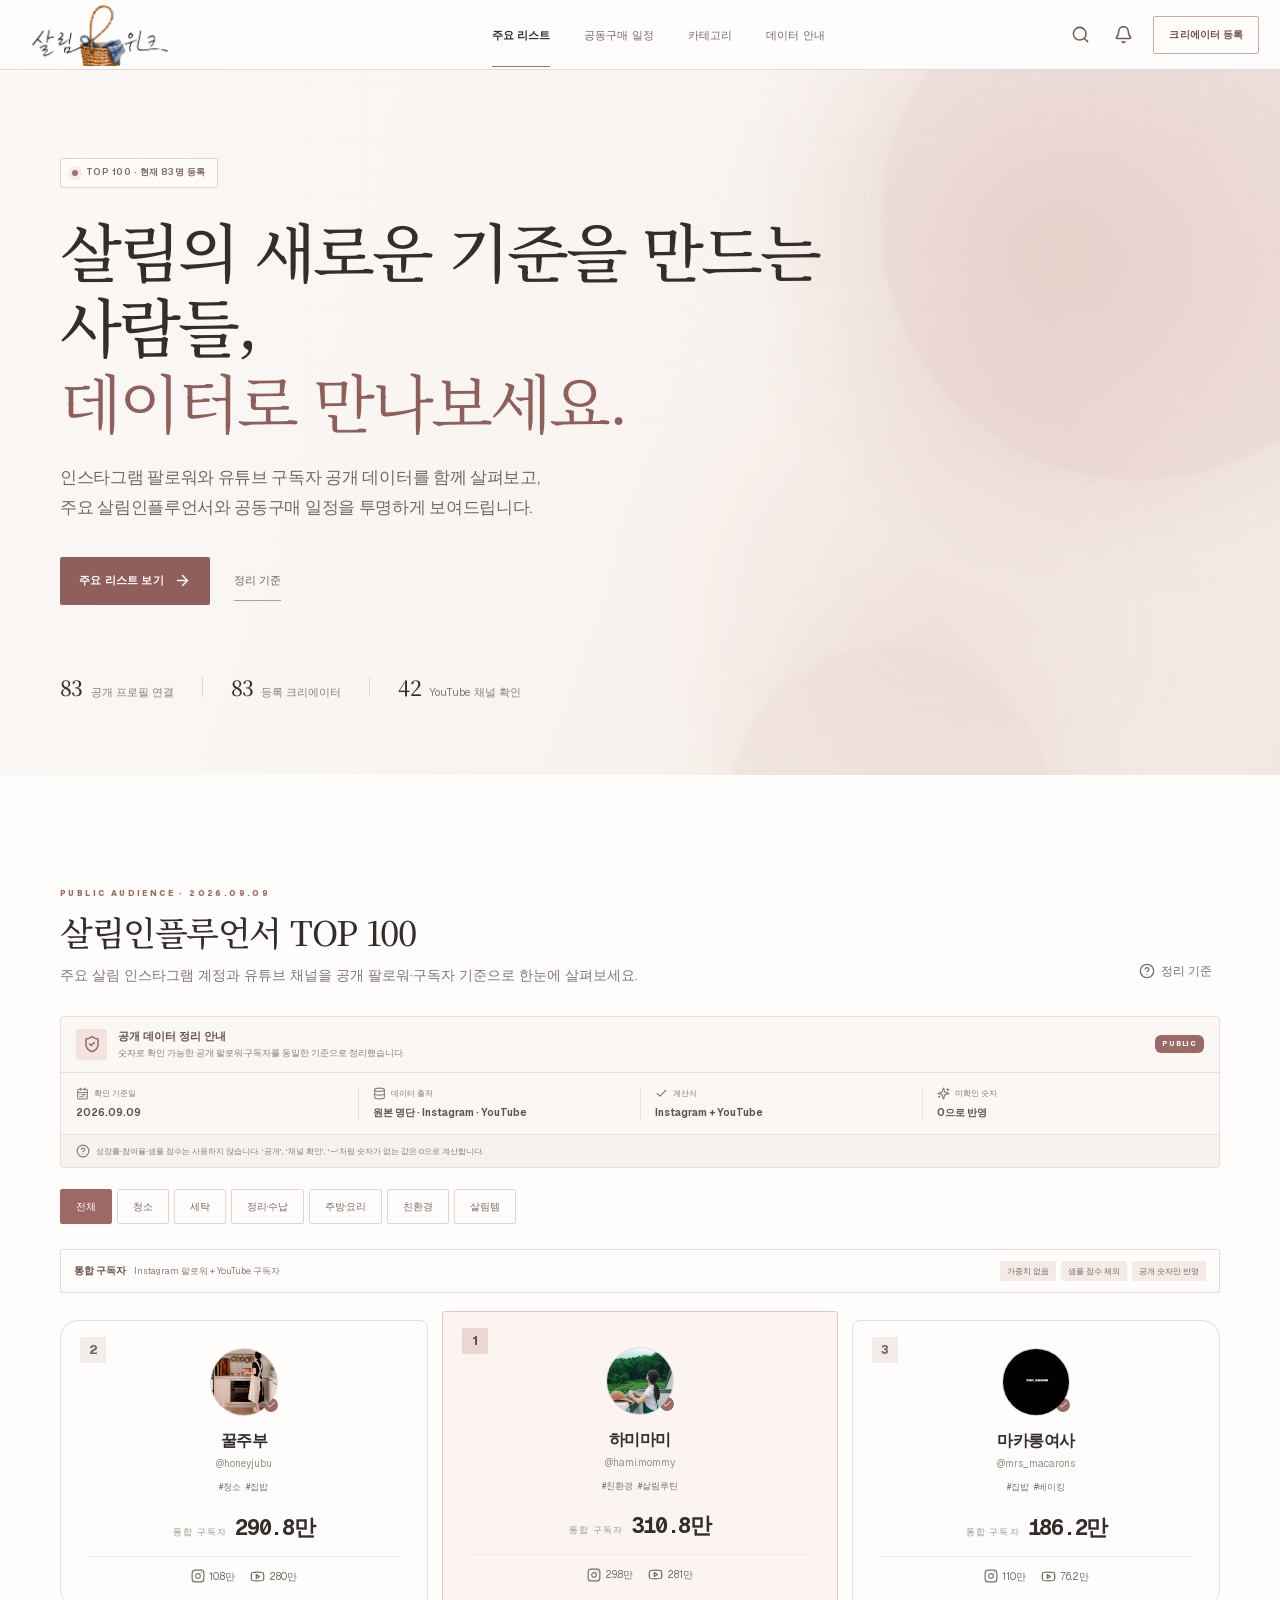
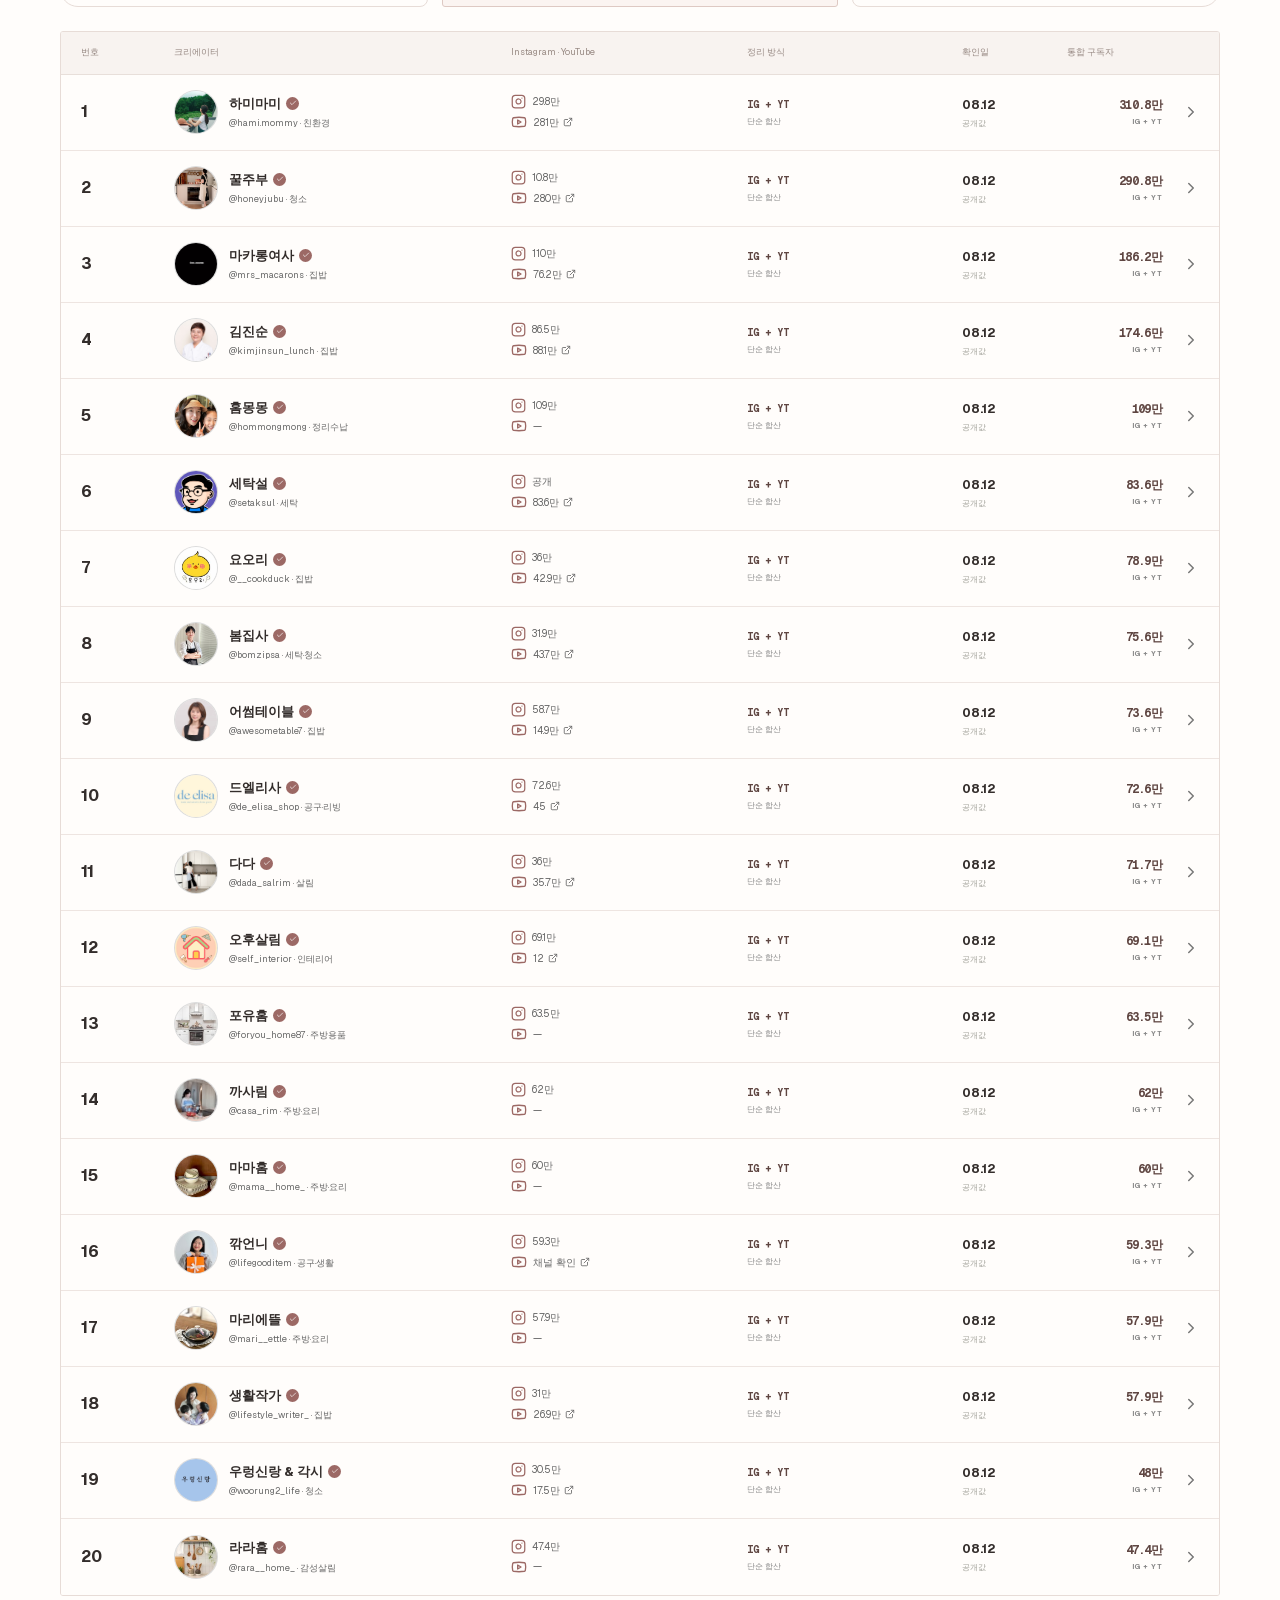
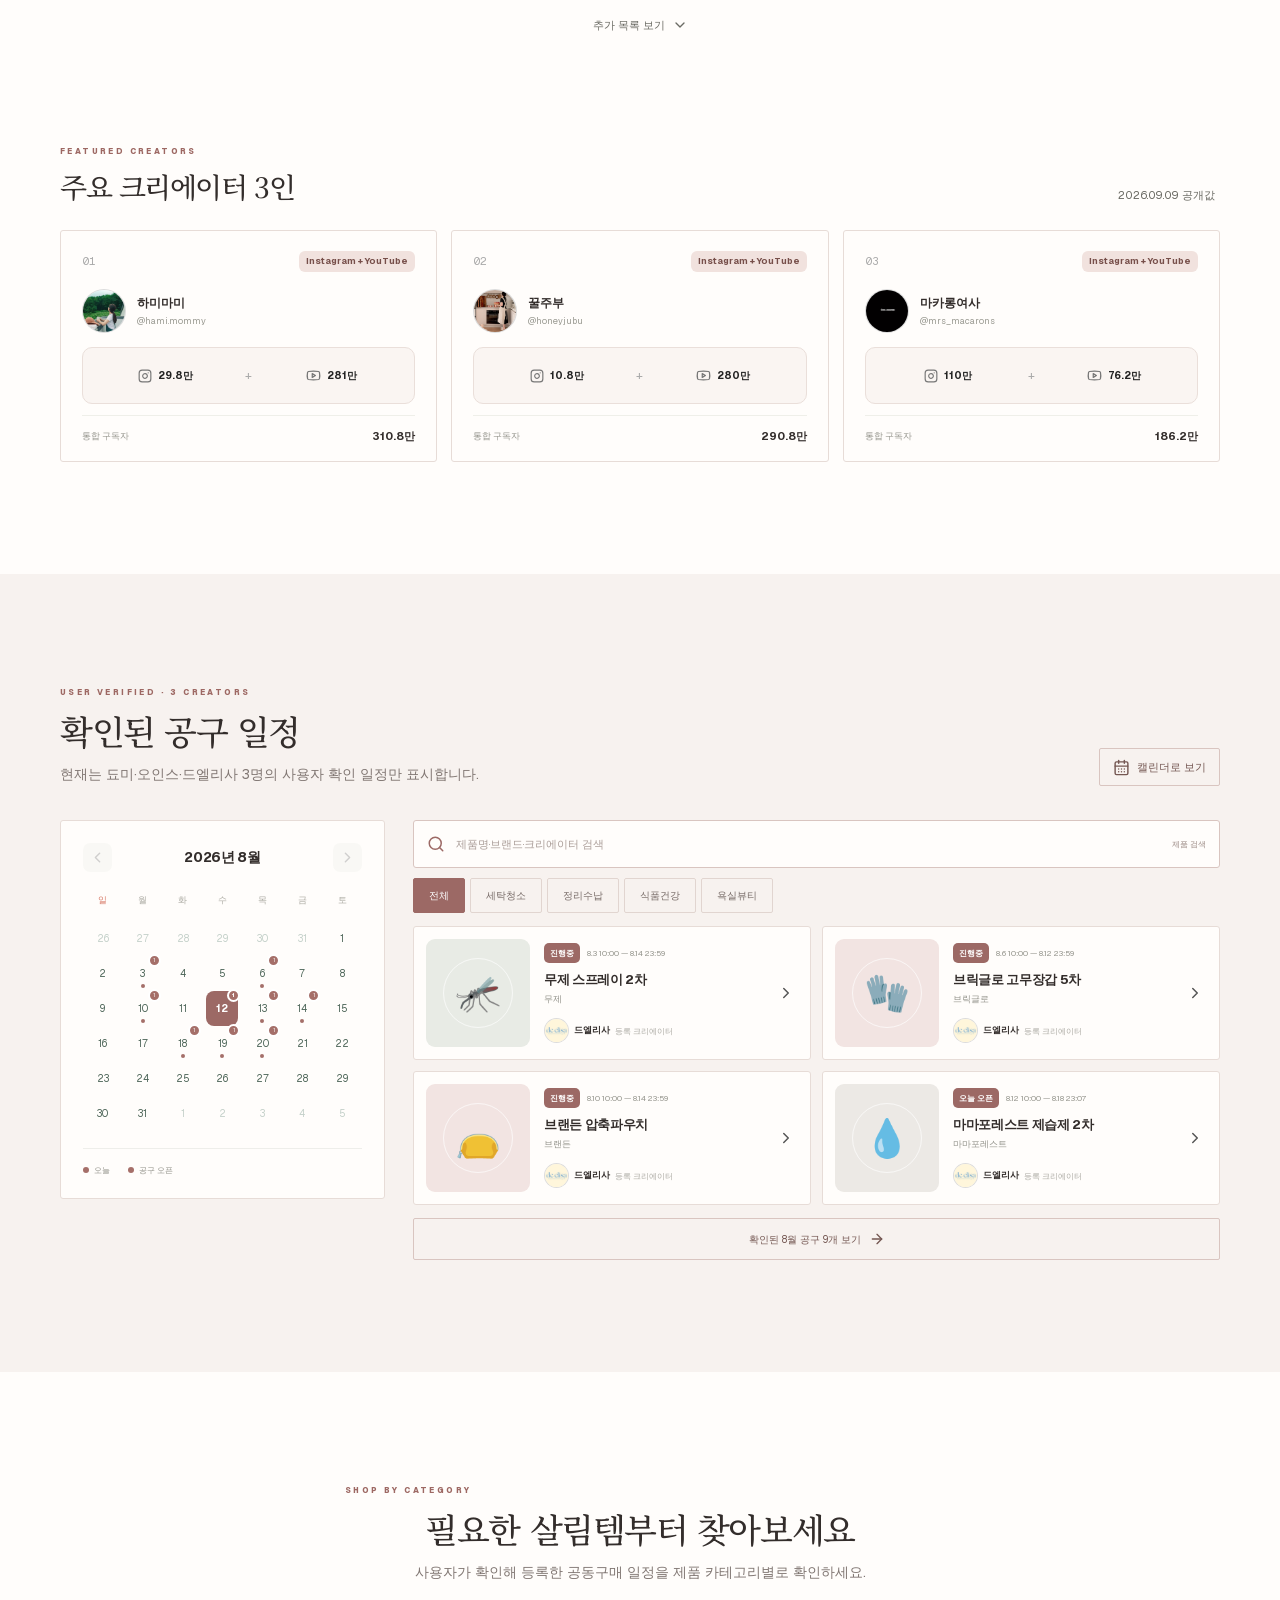
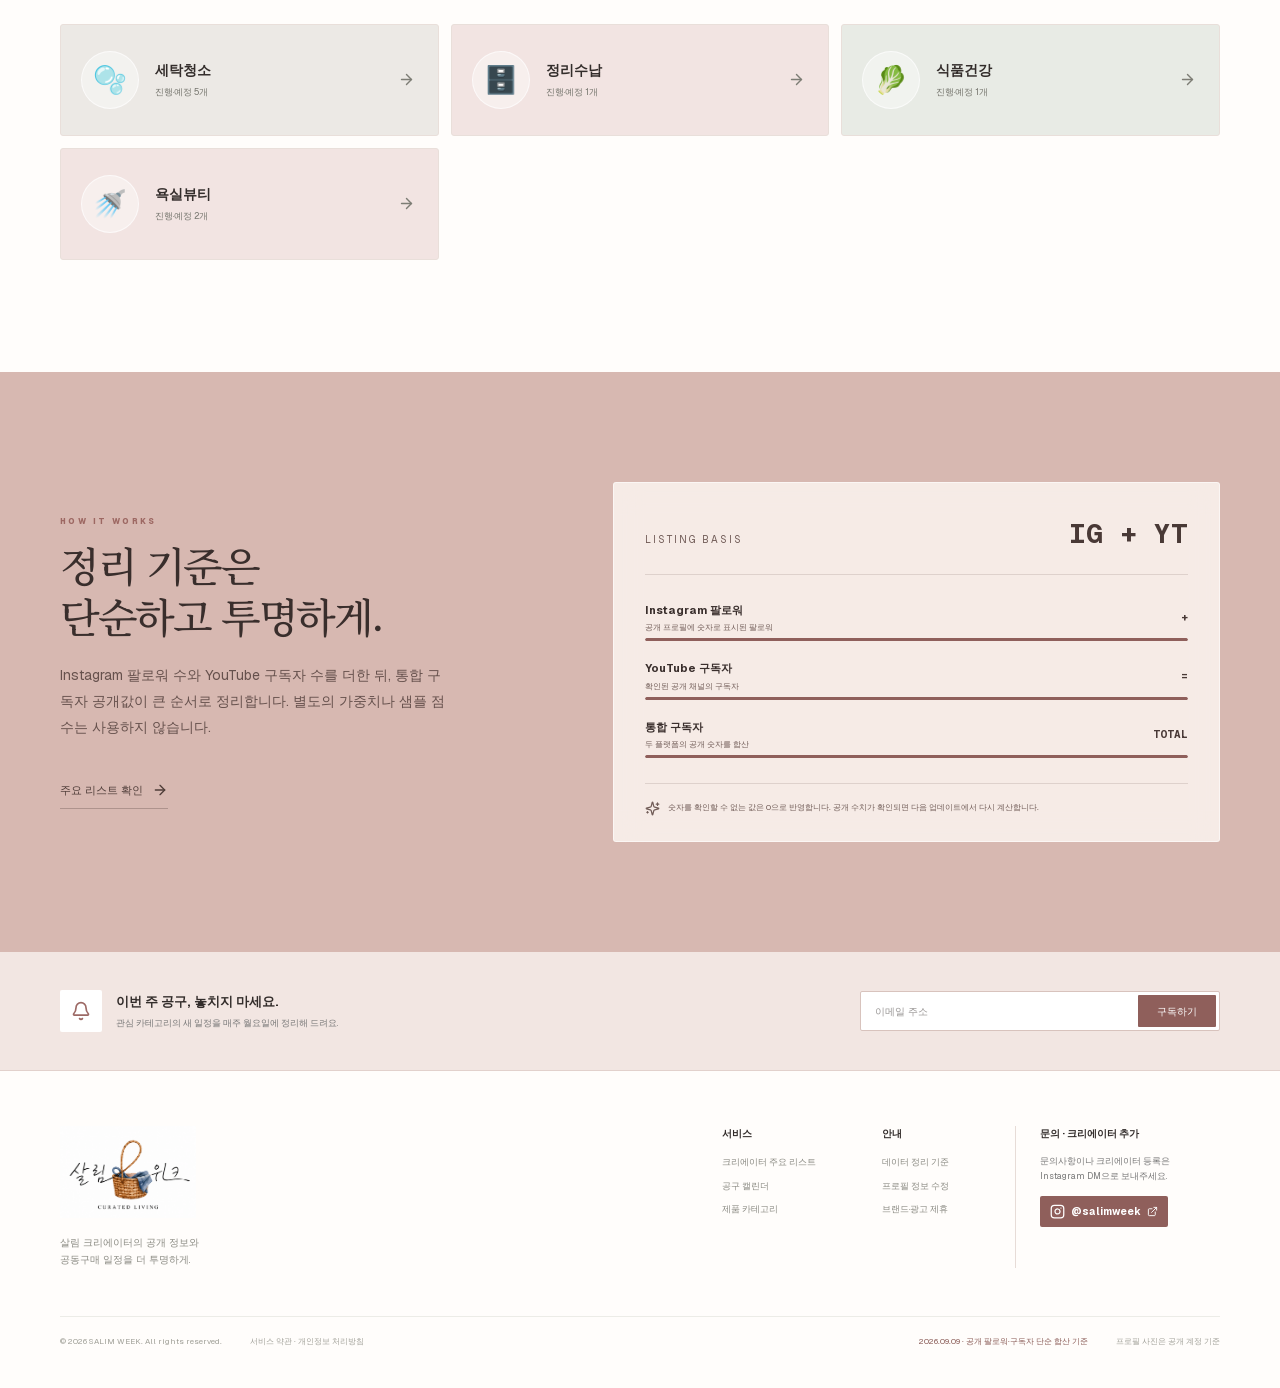
==== commit d88e9767: "u" ====
--- a/index.html
+++ b/index.html
@@ -1 +1 @@
-<!DOCTYPE html><html lang="ko"><head><meta charSet="utf-8"/><meta name="viewport" content="width=device-width, initial-scale=1"/><link rel="preload" href="/_next/static/media/797e433ab948586e-s.p.08e28id.o-okb.woff2" as="font" crossorigin="" type="font/woff2"/><link rel="preload" href="/_next/static/media/caa3a2e1cccd8315-s.p.09~u27dqhyhd6.woff2" as="font" crossorigin="" type="font/woff2"/><link rel="preload" as="image" href="/salimweek-logo.png"/><link rel="preload" as="image" href="/profiles/honeyjubu.jpg" referrerPolicy="no-referrer"/><link rel="preload" as="image" href="/profiles/hami-mommy.jpg" referrerPolicy="no-referrer"/><link rel="preload" as="image" href="/profiles/setaksul.jpg" referrerPolicy="no-referrer"/><link rel="preload" as="image" href="/profiles/de_elisa_shop.jpg" referrerPolicy="no-referrer"/><link rel="preload" as="image" href="/profiles/dada_salrim.jpg" referrerPolicy="no-referrer"/><link rel="preload" as="image" href="/profiles/self_interior.jpg" referrerPolicy="no-referrer"/><link rel="preload" as="image" href="/profiles/lifegooditem.jpg" referrerPolicy="no-referrer"/><link rel="preload" as="image" href="/profiles/woorung2_life.jpg" referrerPolicy="no-referrer"/><link rel="stylesheet" href="/_next/static/chunks/0ht-nnu_ll24-.css" data-precedence="next"/><link rel="preload" as="script" fetchPriority="low" href="/_next/static/chunks/0upw9qoyw5n06.js"/><script src="/_next/static/chunks/0wvrrkses3o1t.js" async=""></script><script src="/_next/static/chunks/026-8_90s9~zo.js" async=""></script><script src="/_next/static/chunks/turbopack-11y2t907yqs06.js" async=""></script><script src="/_next/static/chunks/0fjr_u15~-7zi.js" async=""></script><script src="/_next/static/chunks/0hmvz-r0l84v4.js" async=""></script><script src="/_next/static/chunks/0enh8n3fh6ku6-20260909.js" async=""></script><meta name="next-size-adjust" content=""/><title>살림위크 | 살림인플루언서 순위·공동구매 캘린더</title><meta name="description" content="인스타그램 팔로워와 유튜브 구독자를 합산한 살림인플루언서 순위와 살림 유튜버 순위, 살림 공동구매·인스타 공동구매 일정 및 공동구매 캘린더를 확인하세요."/><meta name="application-name" content="살림위크"/><link rel="author" href="https://salimweek.kr"/><meta name="author" content="살림위크"/><link rel="manifest" href="/manifest.webmanifest"/><meta name="keywords" content="살림 인플루언서,살림인플루언서,살림인플루언서 순위,살림 인플루언서 순위,살림 크리에이터,인플루언서 랭킹,공동구매,공구 일정,공동구매 일정,공동구매일정,공동구매 캘린더,공동구매캘린더,살림 공동구매,인스타 공동구매,살림 유튜버 순위,살림 인스타 순위,살림 인스타그램 순위,살림 인스타 계정,살림 인스타그램 계정,살림 인플루언서 랭킹,살림 유튜버 랭킹,인스타그램,유튜브,살림위크"/><meta name="creator" content="살림위크"/><meta name="publisher" content="살림위크"/><meta name="robots" content="index, follow"/><meta name="googlebot" content="index, follow, max-video-preview:-1, max-image-preview:large, max-snippet:-1"/><meta name="category" content="lifestyle"/><link rel="canonical" href="https://salimweek.kr"/><meta property="og:title" content="살림위크 | 살림인플루언서 순위·공동구매 캘린더"/><meta property="og:description" content="인스타그램 팔로워와 유튜브 구독자를 합산한 살림인플루언서 순위와 살림 유튜버 순위, 살림 공동구매·인스타 공동구매 일정 및 공동구매 캘린더를 확인하세요."/><meta property="og:url" content="https://salimweek.kr"/><meta property="og:site_name" content="살림위크"/><meta property="og:locale" content="ko_KR"/><meta property="og:image" content="https://salimweek.kr/salimweek-logo.png"/><meta property="og:image:width" content="1280"/><meta property="og:image:height" content="1280"/><meta property="og:image:alt" content="살림위크 — Curated Living"/><meta property="og:type" content="website"/><meta name="twitter:card" content="summary_large_image"/><meta name="twitter:title" content="살림위크 | 살림인플루언서 순위·공동구매 캘린더"/><meta name="twitter:description" content="인스타그램 팔로워와 유튜브 구독자를 합산한 살림인플루언서 순위와 살림 유튜버 순위, 살림 공동구매·인스타 공동구매 일정 및 공동구매 캘린더를 확인하세요."/><meta name="twitter:image" content="https://salimweek.kr/salimweek-logo.png"/><link rel="shortcut icon" href="/favicon-64x64.png?v=20260909"/><link rel="icon" href="/favicon-64x64.png?v=20260909" type="image/png" sizes="64x64"/><link rel="apple-touch-icon" href="/favicon-64x64.png?v=20260909"/><script src="/_next/static/chunks/03~yq9q893hmn.js" noModule=""></script></head><body class="geist_a71539c9-module__T19VSG__variable geist_mono_8d43a2aa-module__8Li5zG__variable antialiased"><div hidden=""><!--$--><!--/$--></div><script type="application/ld+json">{"@context":"https://schema.org","@graph":[{"@type":"Organization","@id":"https://salimweek.kr/#organization","name":"살림위크","url":"https://salimweek.kr","logo":"https://salimweek.kr/salimweek-logo.png","sameAs":["https://www.instagram.com/salimweek/"]},{"@type":"WebSite","@id":"https://salimweek.kr/#website","url":"https://salimweek.kr","name":"살림위크","description":"인스타그램 팔로워와 유튜브 구독자를 합산한 살림인플루언서 순위와 살림 유튜버 순위, 살림 공동구매·인스타 공동구매 일정 및 공동구매 캘린더를 확인하세요.","inLanguage":"ko-KR","publisher":{"@id":"https://salimweek.kr/#organization"}}]}</script><main><header class="site-header"><div class="header-inner"><button class="brand" aria-label="살림위크 홈"><span class="brand-logo-crop" aria-hidden="true"><img alt="" width="180" height="180" decoding="async" data-nimg="1" class="brand-logo-image" style="color:transparent" src="/salimweek-logo.png"/></span></button><nav class="" aria-label="주요 메뉴"><button class="nav-active">주요 리스트</button><button>공동구매 일정</button><button>카테고리</button><button>데이터 안내</button></nav><div class="header-actions"><button class="icon-button" aria-label="검색"><svg xmlns="http://www.w3.org/2000/svg" width="19" height="19" viewBox="0 0 24 24" fill="none" stroke="currentColor" stroke-width="2" stroke-linecap="round" stroke-linejoin="round" class="lucide lucide-search"><circle cx="11" cy="11" r="8"></circle><path d="m21 21-4.3-4.3"></path></svg></button><button class="icon-button " aria-label="알림"><svg xmlns="http://www.w3.org/2000/svg" width="19" height="19" viewBox="0 0 24 24" fill="none" stroke="currentColor" stroke-width="2" stroke-linecap="round" stroke-linejoin="round" class="lucide lucide-bell"><path d="M10.268 21a2 2 0 0 0 3.464 0"></path><path d="M3.262 15.326A1 1 0 0 0 4 17h16a1 1 0 0 0 .74-1.673C19.41 13.956 18 12.499 18 8A6 6 0 0 0 6 8c0 4.499-1.411 5.956-2.738 7.326"></path></svg></button><a class="outline-button desktop-only" href="https://www.instagram.com/salimweek/" target="_blank" rel="noreferrer">크리에이터 등록</a><button class="menu-button" aria-label="메뉴"><svg xmlns="http://www.w3.org/2000/svg" width="21" height="21" viewBox="0 0 24 24" fill="none" stroke="currentColor" stroke-width="2" stroke-linecap="round" stroke-linejoin="round" class="lucide lucide-menu"><line x1="4" x2="20" y1="12" y2="12"></line><line x1="4" x2="20" y1="6" y2="6"></line><line x1="4" x2="20" y1="18" y2="18"></line></svg></button></div></div></header><section class="hero" id="top"><div class="hero-orb orb-one"></div><div class="hero-orb orb-two"></div><div class="container hero-inner"><div class="eyebrow"><span class="live-dot"></span> 공개 프로필 50개 · 2026.09.09 확인</div><h1>살림의 새로운 기준을 만드는 사람들,<br/><em>데이터로 만나보세요.</em></h1><p>인스타그램 팔로워와 유튜브 구독자 공개 데이터를 함께 살펴보고,<br class="desktop-only"/> 주요 살림인플루언서와 공동구매 일정을 투명하게 보여드립니다.</p><div class="hero-actions"><button class="primary-button">주요 리스트 보기 <svg xmlns="http://www.w3.org/2000/svg" width="17" height="17" viewBox="0 0 24 24" fill="none" stroke="currentColor" stroke-width="2" stroke-linecap="round" stroke-linejoin="round" class="lucide lucide-arrow-right"><path d="M5 12h14"></path><path d="m12 5 7 7-7 7"></path></svg></button><button class="text-button">정리 기준</button></div><div class="hero-stats" aria-label="서비스 현황"><div><strong>50</strong><span>공개 프로필 연결</span></div><i></i><div><strong>50</strong><span>등록 크리에이터</span></div><i></i><div><strong>31</strong><span>YouTube 채널 확인</span></div></div></div></section><section class="section ranking-section" id="ranking"><div class="container"><div class="section-head"><div><span class="section-kicker">PUBLIC AUDIENCE · 2026.09.09</span><h2>살림인플루언서 주요 리스트</h2><p>주요 살림 인스타그램 계정과 유튜브 채널을 공개 팔로워·구독자 기준으로 한눈에 살펴보세요.</p></div><button class="method-link"><svg xmlns="http://www.w3.org/2000/svg" width="16" height="16" viewBox="0 0 24 24" fill="none" stroke="currentColor" stroke-width="2" stroke-linecap="round" stroke-linejoin="round" class="lucide lucide-circle-help"><circle cx="12" cy="12" r="10"></circle><path d="M9.09 9a3 3 0 0 1 5.83 1c0 2-3 3-3 3"></path><path d="M12 17h.01"></path></svg> 정리 기준</button></div><aside class="ranking-trust-panel" aria-label="공개 데이터 안내"><div class="trust-summary"><span class="trust-icon"><svg xmlns="http://www.w3.org/2000/svg" width="18" height="18" viewBox="0 0 24 24" fill="none" stroke="currentColor" stroke-width="2" stroke-linecap="round" stroke-linejoin="round" class="lucide lucide-shield-check"><path d="M20 13c0 5-3.5 7.5-7.66 8.95a1 1 0 0 1-.67-.01C7.5 20.5 4 18 4 13V6a1 1 0 0 1 1-1c2 0 4.5-1.2 6.24-2.72a1.17 1.17 0 0 1 1.52 0C14.51 3.81 17 5 19 5a1 1 0 0 1 1 1z"></path><path d="m9 12 2 2 4-4"></path></svg></span><span><b>공개 데이터 정리 안내</b><small>숫자로 확인 가능한 공개 팔로워·구독자를 동일한 기준으로 정리했습니다.</small></span><i>PUBLIC</i></div><dl class="trust-metrics"><div><dt><svg xmlns="http://www.w3.org/2000/svg" width="13" height="13" viewBox="0 0 24 24" fill="none" stroke="currentColor" stroke-width="2" stroke-linecap="round" stroke-linejoin="round" class="lucide lucide-calendar-range"><rect width="18" height="18" x="3" y="4" rx="2"></rect><path d="M16 2v4"></path><path d="M3 10h18"></path><path d="M8 2v4"></path><path d="M17 14h-6"></path><path d="M13 18H7"></path><path d="M7 14h.01"></path><path d="M17 18h.01"></path></svg> 확인 기준일</dt><dd>2026.09.09</dd></div><div><dt><svg xmlns="http://www.w3.org/2000/svg" width="13" height="13" viewBox="0 0 24 24" fill="none" stroke="currentColor" stroke-width="2" stroke-linecap="round" stroke-linejoin="round" class="lucide lucide-database"><ellipse cx="12" cy="5" rx="9" ry="3"></ellipse><path d="M3 5V19A9 3 0 0 0 21 19V5"></path><path d="M3 12A9 3 0 0 0 21 12"></path></svg> 데이터 출처</dt><dd>원본 명단 · Instagram · YouTube</dd></div><div><dt><svg xmlns="http://www.w3.org/2000/svg" width="13" height="13" viewBox="0 0 24 24" fill="none" stroke="currentColor" stroke-width="2" stroke-linecap="round" stroke-linejoin="round" class="lucide lucide-check"><path d="M20 6 9 17l-5-5"></path></svg> 계산식</dt><dd>Instagram + YouTube</dd></div><div><dt><svg xmlns="http://www.w3.org/2000/svg" width="13" height="13" viewBox="0 0 24 24" fill="none" stroke="currentColor" stroke-width="2" stroke-linecap="round" stroke-linejoin="round" class="lucide lucide-sparkles"><path d="M9.937 15.5A2 2 0 0 0 8.5 14.063l-6.135-1.582a.5.5 0 0 1 0-.962L8.5 9.936A2 2 0 0 0 9.937 8.5l1.582-6.135a.5.5 0 0 1 .963 0L14.063 8.5A2 2 0 0 0 15.5 9.937l6.135 1.581a.5.5 0 0 1 0 .964L15.5 14.063a2 2 0 0 0-1.437 1.437l-1.582 6.135a.5.5 0 0 1-.963 0z"></path><path d="M20 3v4"></path><path d="M22 5h-4"></path><path d="M4 17v2"></path><path d="M5 18H3"></path></svg> 미확인 숫자</dt><dd>0으로 반영</dd></div></dl><p class="trust-footnote"><svg xmlns="http://www.w3.org/2000/svg" width="14" height="14" viewBox="0 0 24 24" fill="none" stroke="currentColor" stroke-width="2" stroke-linecap="round" stroke-linejoin="round" class="lucide lucide-circle-help"><circle cx="12" cy="12" r="10"></circle><path d="M9.09 9a3 3 0 0 1 5.83 1c0 2-3 3-3 3"></path><path d="M12 17h.01"></path></svg> 성장률·참여율·샘플 점수는 사용하지 않습니다. ‘공개’, ‘채널 확인’, ‘—’처럼 숫자가 없는 값은 0으로 계산합니다.</p></aside><div class="category-tabs" role="tablist" aria-label="크리에이터 카테고리"><button class="active">전체</button><button class="">청소</button><button class="">세탁</button><button class="">정리·수납</button><button class="">주방·요리</button><button class="">친환경</button><button class="">살림템</button></div><div class="index-guide"><span><b>통합 구독자</b> Instagram 팔로워 + YouTube 구독자</span><div><i>가중치 없음</i><i>샘플 점수 제외</i><i>공개 숫자만 반영</i></div></div><div class="podium-grid"><a class="podium-card rank-2" href="https://www.instagram.com/honeyjubu/" target="_blank" rel="noreferrer" aria-label="꿀주부 인스타그램 열기"><span class="podium-rank">2</span><div class="podium-profile"><span class="avatar avatar-large avatar-honey" aria-hidden="true"><span>HJ</span><img src="/profiles/honeyjubu.jpg" alt="" loading="eager" referrerPolicy="no-referrer"/></span><span class="verified"><svg xmlns="http://www.w3.org/2000/svg" width="10" height="10" viewBox="0 0 24 24" fill="none" stroke="currentColor" stroke-width="2" stroke-linecap="round" stroke-linejoin="round" class="lucide lucide-check"><path d="M20 6 9 17l-5-5"></path></svg></span></div><strong>꿀주부</strong><span class="handle">@honeyjubu</span><div class="podium-tags"><span>#<!-- -->청소</span><span>#<!-- -->집밥</span></div><div class="podium-score"><span>통합 구독자</span><b>290.8만</b></div><div class="platform-scores"><span><svg xmlns="http://www.w3.org/2000/svg" width="14" height="14" viewBox="0 0 24 24" fill="none" stroke="currentColor" stroke-width="2" stroke-linecap="round" stroke-linejoin="round" class="lucide lucide-instagram"><rect width="20" height="20" x="2" y="2" rx="5" ry="5"></rect><path d="M16 11.37A4 4 0 1 1 12.63 8 4 4 0 0 1 16 11.37z"></path><line x1="17.5" x2="17.51" y1="6.5" y2="6.5"></line></svg> <!-- -->10.8만</span><span><svg xmlns="http://www.w3.org/2000/svg" width="15" height="15" viewBox="0 0 24 24" fill="none" stroke="currentColor" stroke-width="2" stroke-linecap="round" stroke-linejoin="round" class="lucide lucide-youtube"><path d="M2.5 17a24.12 24.12 0 0 1 0-10 2 2 0 0 1 1.4-1.4 49.56 49.56 0 0 1 16.2 0A2 2 0 0 1 21.5 7a24.12 24.12 0 0 1 0 10 2 2 0 0 1-1.4 1.4 49.55 49.55 0 0 1-16.2 0A2 2 0 0 1 2.5 17"></path><path d="m10 15 5-3-5-3z"></path></svg> <!-- -->280만</span></div></a><a class="podium-card rank-1" href="https://www.instagram.com/hami.mommy/" target="_blank" rel="noreferrer" aria-label="하미마미 인스타그램 열기"><span class="podium-rank">1</span><div class="podium-profile"><span class="avatar avatar-large avatar-sage" aria-hidden="true"><span>HM</span><img src="/profiles/hami-mommy.jpg" alt="" loading="eager" referrerPolicy="no-referrer"/></span><span class="verified"><svg xmlns="http://www.w3.org/2000/svg" width="10" height="10" viewBox="0 0 24 24" fill="none" stroke="currentColor" stroke-width="2" stroke-linecap="round" stroke-linejoin="round" class="lucide lucide-check"><path d="M20 6 9 17l-5-5"></path></svg></span></div><strong>하미마미</strong><span class="handle">@hami.mommy</span><div class="podium-tags"><span>#<!-- -->친환경</span><span>#<!-- -->살림루틴</span></div><div class="podium-score"><span>통합 구독자</span><b>310.8만</b></div><div class="platform-scores"><span><svg xmlns="http://www.w3.org/2000/svg" width="14" height="14" viewBox="0 0 24 24" fill="none" stroke="currentColor" stroke-width="2" stroke-linecap="round" stroke-linejoin="round" class="lucide lucide-instagram"><rect width="20" height="20" x="2" y="2" rx="5" ry="5"></rect><path d="M16 11.37A4 4 0 1 1 12.63 8 4 4 0 0 1 16 11.37z"></path><line x1="17.5" x2="17.51" y1="6.5" y2="6.5"></line></svg> <!-- -->29.8만</span><span><svg xmlns="http://www.w3.org/2000/svg" width="15" height="15" viewBox="0 0 24 24" fill="none" stroke="currentColor" stroke-width="2" stroke-linecap="round" stroke-linejoin="round" class="lucide lucide-youtube"><path d="M2.5 17a24.12 24.12 0 0 1 0-10 2 2 0 0 1 1.4-1.4 49.56 49.56 0 0 1 16.2 0A2 2 0 0 1 21.5 7a24.12 24.12 0 0 1 0 10 2 2 0 0 1-1.4 1.4 49.55 49.55 0 0 1-16.2 0A2 2 0 0 1 2.5 17"></path><path d="m10 15 5-3-5-3z"></path></svg> <!-- -->281만</span></div></a><a class="podium-card rank-3" href="https://www.instagram.com/setaksul/" target="_blank" rel="noreferrer" aria-label="세탁설 인스타그램 열기"><span class="podium-rank">3</span><div class="podium-profile"><span class="avatar avatar-large avatar-blue" aria-hidden="true"><span>SS</span><img src="/profiles/setaksul.jpg" alt="" loading="eager" referrerPolicy="no-referrer"/></span><span class="verified"><svg xmlns="http://www.w3.org/2000/svg" width="10" height="10" viewBox="0 0 24 24" fill="none" stroke="currentColor" stroke-width="2" stroke-linecap="round" stroke-linejoin="round" class="lucide lucide-check"><path d="M20 6 9 17l-5-5"></path></svg></span></div><strong>세탁설</strong><span class="handle">@setaksul</span><div class="podium-tags"><span>#<!-- -->세탁</span><span>#<!-- -->청소</span></div><div class="podium-score"><span>통합 구독자</span><b>83.6만</b></div><div class="platform-scores"><span><svg xmlns="http://www.w3.org/2000/svg" width="14" height="14" viewBox="0 0 24 24" fill="none" stroke="currentColor" stroke-width="2" stroke-linecap="round" stroke-linejoin="round" class="lucide lucide-instagram"><rect width="20" height="20" x="2" y="2" rx="5" ry="5"></rect><path d="M16 11.37A4 4 0 1 1 12.63 8 4 4 0 0 1 16 11.37z"></path><line x1="17.5" x2="17.51" y1="6.5" y2="6.5"></line></svg> <!-- -->공개</span><span><svg xmlns="http://www.w3.org/2000/svg" width="15" height="15" viewBox="0 0 24 24" fill="none" stroke="currentColor" stroke-width="2" stroke-linecap="round" stroke-linejoin="round" class="lucide lucide-youtube"><path d="M2.5 17a24.12 24.12 0 0 1 0-10 2 2 0 0 1 1.4-1.4 49.56 49.56 0 0 1 16.2 0A2 2 0 0 1 21.5 7a24.12 24.12 0 0 1 0 10 2 2 0 0 1-1.4 1.4 49.55 49.55 0 0 1-16.2 0A2 2 0 0 1 2.5 17"></path><path d="m10 15 5-3-5-3z"></path></svg> <!-- -->83.6만</span></div></a></div><div class="ranking-table-wrap"><div class="ranking-table-head"><span>번호</span><span>크리에이터</span><span>Instagram · YouTube</span><span>정리 방식</span><span>확인일</span><span>통합 구독자</span><span></span></div><div class="ranking-list"><div class="ranking-row"><div class="rank-cell"><strong>1</strong></div><a class="creator-cell" href="https://www.instagram.com/hami.mommy/" target="_blank" rel="noreferrer" aria-label="하미마미 인스타그램 열기"><span class="avatar avatar-medium avatar-sage" aria-hidden="true"><span>HM</span><img src="/profiles/hami-mommy.jpg" alt="" loading="eager" referrerPolicy="no-referrer"/></span><span><b>하미마미<i class="tiny-check"><svg xmlns="http://www.w3.org/2000/svg" width="8" height="8" viewBox="0 0 24 24" fill="none" stroke="currentColor" stroke-width="2" stroke-linecap="round" stroke-linejoin="round" class="lucide lucide-check"><path d="M20 6 9 17l-5-5"></path></svg></i></b><small>@hami.mommy<!-- --> · <!-- -->친환경</small></span></a><div class="sns-cell"><span><svg xmlns="http://www.w3.org/2000/svg" width="15" height="15" viewBox="0 0 24 24" fill="none" stroke="currentColor" stroke-width="2" stroke-linecap="round" stroke-linejoin="round" class="lucide lucide-instagram"><rect width="20" height="20" x="2" y="2" rx="5" ry="5"></rect><path d="M16 11.37A4 4 0 1 1 12.63 8 4 4 0 0 1 16 11.37z"></path><line x1="17.5" x2="17.51" y1="6.5" y2="6.5"></line></svg> <!-- -->29.8만</span><a href="https://www.youtube.com/@hamimommy" target="_blank" rel="noreferrer" aria-label="하미마미 유튜브 열기"><svg xmlns="http://www.w3.org/2000/svg" width="16" height="16" viewBox="0 0 24 24" fill="none" stroke="currentColor" stroke-width="2" stroke-linecap="round" stroke-linejoin="round" class="lucide lucide-youtube"><path d="M2.5 17a24.12 24.12 0 0 1 0-10 2 2 0 0 1 1.4-1.4 49.56 49.56 0 0 1 16.2 0A2 2 0 0 1 21.5 7a24.12 24.12 0 0 1 0 10 2 2 0 0 1-1.4 1.4 49.55 49.55 0 0 1-16.2 0A2 2 0 0 1 2.5 17"></path><path d="m10 15 5-3-5-3z"></path></svg> <!-- -->281만<!-- --> <svg xmlns="http://www.w3.org/2000/svg" width="10" height="10" viewBox="0 0 24 24" fill="none" stroke="currentColor" stroke-width="2" stroke-linecap="round" stroke-linejoin="round" class="lucide lucide-external-link"><path d="M15 3h6v6"></path><path d="M10 14 21 3"></path><path d="M18 13v6a2 2 0 0 1-2 2H5a2 2 0 0 1-2-2V8a2 2 0 0 1 2-2h6"></path></svg></a></div><div class="growth-cell basis-cell"><b>IG + YT</b><span>단순 합산</span></div><div class="engagement-cell"><b>08.12</b><span>공개값</span></div><div class="score-cell"><span class="audience-total audience-total-compact" title="합계 3,108,000명"><b>310.8만</b><small>IG + YT</small></span></div><button class="row-detail-button" aria-label="하미마미 상세 정보"><svg xmlns="http://www.w3.org/2000/svg" width="18" height="18" viewBox="0 0 24 24" fill="none" stroke="currentColor" stroke-width="2" stroke-linecap="round" stroke-linejoin="round" class="lucide lucide-chevron-right row-arrow"><path d="m9 18 6-6-6-6"></path></svg></button></div><div class="ranking-row"><div class="rank-cell"><strong>2</strong></div><a class="creator-cell" href="https://www.instagram.com/honeyjubu/" target="_blank" rel="noreferrer" aria-label="꿀주부 인스타그램 열기"><span class="avatar avatar-medium avatar-honey" aria-hidden="true"><span>HJ</span><img src="/profiles/honeyjubu.jpg" alt="" loading="eager" referrerPolicy="no-referrer"/></span><span><b>꿀주부<i class="tiny-check"><svg xmlns="http://www.w3.org/2000/svg" width="8" height="8" viewBox="0 0 24 24" fill="none" stroke="currentColor" stroke-width="2" stroke-linecap="round" stroke-linejoin="round" class="lucide lucide-check"><path d="M20 6 9 17l-5-5"></path></svg></i></b><small>@honeyjubu<!-- --> · <!-- -->청소</small></span></a><div class="sns-cell"><span><svg xmlns="http://www.w3.org/2000/svg" width="15" height="15" viewBox="0 0 24 24" fill="none" stroke="currentColor" stroke-width="2" stroke-linecap="round" stroke-linejoin="round" class="lucide lucide-instagram"><rect width="20" height="20" x="2" y="2" rx="5" ry="5"></rect><path d="M16 11.37A4 4 0 1 1 12.63 8 4 4 0 0 1 16 11.37z"></path><line x1="17.5" x2="17.51" y1="6.5" y2="6.5"></line></svg> <!-- -->10.8만</span><a href="https://www.youtube.com/@Honeyjubu" target="_blank" rel="noreferrer" aria-label="꿀주부 유튜브 열기"><svg xmlns="http://www.w3.org/2000/svg" width="16" height="16" viewBox="0 0 24 24" fill="none" stroke="currentColor" stroke-width="2" stroke-linecap="round" stroke-linejoin="round" class="lucide lucide-youtube"><path d="M2.5 17a24.12 24.12 0 0 1 0-10 2 2 0 0 1 1.4-1.4 49.56 49.56 0 0 1 16.2 0A2 2 0 0 1 21.5 7a24.12 24.12 0 0 1 0 10 2 2 0 0 1-1.4 1.4 49.55 49.55 0 0 1-16.2 0A2 2 0 0 1 2.5 17"></path><path d="m10 15 5-3-5-3z"></path></svg> <!-- -->280만<!-- --> <svg xmlns="http://www.w3.org/2000/svg" width="10" height="10" viewBox="0 0 24 24" fill="none" stroke="currentColor" stroke-width="2" stroke-linecap="round" stroke-linejoin="round" class="lucide lucide-external-link"><path d="M15 3h6v6"></path><path d="M10 14 21 3"></path><path d="M18 13v6a2 2 0 0 1-2 2H5a2 2 0 0 1-2-2V8a2 2 0 0 1 2-2h6"></path></svg></a></div><div class="growth-cell basis-cell"><b>IG + YT</b><span>단순 합산</span></div><div class="engagement-cell"><b>08.12</b><span>공개값</span></div><div class="score-cell"><span class="audience-total audience-total-compact" title="합계 2,908,000명"><b>290.8만</b><small>IG + YT</small></span></div><button class="row-detail-button" aria-label="꿀주부 상세 정보"><svg xmlns="http://www.w3.org/2000/svg" width="18" height="18" viewBox="0 0 24 24" fill="none" stroke="currentColor" stroke-width="2" stroke-linecap="round" stroke-linejoin="round" class="lucide lucide-chevron-right row-arrow"><path d="m9 18 6-6-6-6"></path></svg></button></div><div class="ranking-row"><div class="rank-cell"><strong>3</strong></div><a class="creator-cell" href="https://www.instagram.com/setaksul/" target="_blank" rel="noreferrer" aria-label="세탁설 인스타그램 열기"><span class="avatar avatar-medium avatar-blue" aria-hidden="true"><span>SS</span><img src="/profiles/setaksul.jpg" alt="" loading="eager" referrerPolicy="no-referrer"/></span><span><b>세탁설<i class="tiny-check"><svg xmlns="http://www.w3.org/2000/svg" width="8" height="8" viewBox="0 0 24 24" fill="none" stroke="currentColor" stroke-width="2" stroke-linecap="round" stroke-linejoin="round" class="lucide lucide-check"><path d="M20 6 9 17l-5-5"></path></svg></i></b><small>@setaksul<!-- --> · <!-- -->세탁</small></span></a><div class="sns-cell"><span><svg xmlns="http://www.w3.org/2000/svg" width="15" height="15" viewBox="0 0 24 24" fill="none" stroke="currentColor" stroke-width="2" stroke-linecap="round" stroke-linejoin="round" class="lucide lucide-instagram"><rect width="20" height="20" x="2" y="2" rx="5" ry="5"></rect><path d="M16 11.37A4 4 0 1 1 12.63 8 4 4 0 0 1 16 11.37z"></path><line x1="17.5" x2="17.51" y1="6.5" y2="6.5"></line></svg> <!-- -->공개</span><a href="https://www.youtube.com/@setaksul" target="_blank" rel="noreferrer" aria-label="세탁설 유튜브 열기"><svg xmlns="http://www.w3.org/2000/svg" width="16" height="16" viewBox="0 0 24 24" fill="none" stroke="currentColor" stroke-width="2" stroke-linecap="round" stroke-linejoin="round" class="lucide lucide-youtube"><path d="M2.5 17a24.12 24.12 0 0 1 0-10 2 2 0 0 1 1.4-1.4 49.56 49.56 0 0 1 16.2 0A2 2 0 0 1 21.5 7a24.12 24.12 0 0 1 0 10 2 2 0 0 1-1.4 1.4 49.55 49.55 0 0 1-16.2 0A2 2 0 0 1 2.5 17"></path><path d="m10 15 5-3-5-3z"></path></svg> <!-- -->83.6만<!-- --> <svg xmlns="http://www.w3.org/2000/svg" width="10" height="10" viewBox="0 0 24 24" fill="none" stroke="currentColor" stroke-width="2" stroke-linecap="round" stroke-linejoin="round" class="lucide lucide-external-link"><path d="M15 3h6v6"></path><path d="M10 14 21 3"></path><path d="M18 13v6a2 2 0 0 1-2 2H5a2 2 0 0 1-2-2V8a2 2 0 0 1 2-2h6"></path></svg></a></div><div class="growth-cell basis-cell"><b>IG + YT</b><span>단순 합산</span></div><div class="engagement-cell"><b>08.12</b><span>공개값</span></div><div class="score-cell"><span class="audience-total audience-total-compact" title="합계 836,000명"><b>83.6만</b><small>IG + YT</small></span></div><button class="row-detail-button" aria-label="세탁설 상세 정보"><svg xmlns="http://www.w3.org/2000/svg" width="18" height="18" viewBox="0 0 24 24" fill="none" stroke="currentColor" stroke-width="2" stroke-linecap="round" stroke-linejoin="round" class="lucide lucide-chevron-right row-arrow"><path d="m9 18 6-6-6-6"></path></svg></button></div><div class="ranking-row"><div class="rank-cell"><strong>4</strong></div><a class="creator-cell" href="https://www.instagram.com/de_elisa_shop/" target="_blank" rel="noreferrer" aria-label="드엘리사 인스타그램 열기"><span class="avatar avatar-medium avatar-sage" aria-hidden="true"><span>드엘</span><img src="/profiles/de_elisa_shop.jpg" alt="" loading="eager" referrerPolicy="no-referrer"/></span><span><b>드엘리사<i class="tiny-check"><svg xmlns="http://www.w3.org/2000/svg" width="8" height="8" viewBox="0 0 24 24" fill="none" stroke="currentColor" stroke-width="2" stroke-linecap="round" stroke-linejoin="round" class="lucide lucide-check"><path d="M20 6 9 17l-5-5"></path></svg></i></b><small>@de_elisa_shop<!-- --> · <!-- -->공구·리빙</small></span></a><div class="sns-cell"><span><svg xmlns="http://www.w3.org/2000/svg" width="15" height="15" viewBox="0 0 24 24" fill="none" stroke="currentColor" stroke-width="2" stroke-linecap="round" stroke-linejoin="round" class="lucide lucide-instagram"><rect width="20" height="20" x="2" y="2" rx="5" ry="5"></rect><path d="M16 11.37A4 4 0 1 1 12.63 8 4 4 0 0 1 16 11.37z"></path><line x1="17.5" x2="17.51" y1="6.5" y2="6.5"></line></svg> <!-- -->72.6만</span><a href="https://www.youtube.com/@de_elisa_shop" target="_blank" rel="noreferrer" aria-label="드엘리사 유튜브 열기"><svg xmlns="http://www.w3.org/2000/svg" width="16" height="16" viewBox="0 0 24 24" fill="none" stroke="currentColor" stroke-width="2" stroke-linecap="round" stroke-linejoin="round" class="lucide lucide-youtube"><path d="M2.5 17a24.12 24.12 0 0 1 0-10 2 2 0 0 1 1.4-1.4 49.56 49.56 0 0 1 16.2 0A2 2 0 0 1 21.5 7a24.12 24.12 0 0 1 0 10 2 2 0 0 1-1.4 1.4 49.55 49.55 0 0 1-16.2 0A2 2 0 0 1 2.5 17"></path><path d="m10 15 5-3-5-3z"></path></svg> <!-- -->45<!-- --> <svg xmlns="http://www.w3.org/2000/svg" width="10" height="10" viewBox="0 0 24 24" fill="none" stroke="currentColor" stroke-width="2" stroke-linecap="round" stroke-linejoin="round" class="lucide lucide-external-link"><path d="M15 3h6v6"></path><path d="M10 14 21 3"></path><path d="M18 13v6a2 2 0 0 1-2 2H5a2 2 0 0 1-2-2V8a2 2 0 0 1 2-2h6"></path></svg></a></div><div class="growth-cell basis-cell"><b>IG + YT</b><span>단순 합산</span></div><div class="engagement-cell"><b>08.12</b><span>공개값</span></div><div class="score-cell"><span class="audience-total audience-total-compact" title="합계 726,045명"><b>72.6만</b><small>IG + YT</small></span></div><button class="row-detail-button" aria-label="드엘리사 상세 정보"><svg xmlns="http://www.w3.org/2000/svg" width="18" height="18" viewBox="0 0 24 24" fill="none" stroke="currentColor" stroke-width="2" stroke-linecap="round" stroke-linejoin="round" class="lucide lucide-chevron-right row-arrow"><path d="m9 18 6-6-6-6"></path></svg></button></div><div class="ranking-row"><div class="rank-cell"><strong>5</strong></div><a class="creator-cell" href="https://www.instagram.com/dada_salrim/" target="_blank" rel="noreferrer" aria-label="다다 인스타그램 열기"><span class="avatar avatar-medium avatar-blue" aria-hidden="true"><span>다다</span><img src="/profiles/dada_salrim.jpg" alt="" loading="eager" referrerPolicy="no-referrer"/></span><span><b>다다<i class="tiny-check"><svg xmlns="http://www.w3.org/2000/svg" width="8" height="8" viewBox="0 0 24 24" fill="none" stroke="currentColor" stroke-width="2" stroke-linecap="round" stroke-linejoin="round" class="lucide lucide-check"><path d="M20 6 9 17l-5-5"></path></svg></i></b><small>@dada_salrim<!-- --> · <!-- -->살림</small></span></a><div class="sns-cell"><span><svg xmlns="http://www.w3.org/2000/svg" width="15" height="15" viewBox="0 0 24 24" fill="none" stroke="currentColor" stroke-width="2" stroke-linecap="round" stroke-linejoin="round" class="lucide lucide-instagram"><rect width="20" height="20" x="2" y="2" rx="5" ry="5"></rect><path d="M16 11.37A4 4 0 1 1 12.63 8 4 4 0 0 1 16 11.37z"></path><line x1="17.5" x2="17.51" y1="6.5" y2="6.5"></line></svg> <!-- -->36만</span><a href="https://www.youtube.com/@dada_salrim" target="_blank" rel="noreferrer" aria-label="다다 유튜브 열기"><svg xmlns="http://www.w3.org/2000/svg" width="16" height="16" viewBox="0 0 24 24" fill="none" stroke="currentColor" stroke-width="2" stroke-linecap="round" stroke-linejoin="round" class="lucide lucide-youtube"><path d="M2.5 17a24.12 24.12 0 0 1 0-10 2 2 0 0 1 1.4-1.4 49.56 49.56 0 0 1 16.2 0A2 2 0 0 1 21.5 7a24.12 24.12 0 0 1 0 10 2 2 0 0 1-1.4 1.4 49.55 49.55 0 0 1-16.2 0A2 2 0 0 1 2.5 17"></path><path d="m10 15 5-3-5-3z"></path></svg> <!-- -->35.7만<!-- --> <svg xmlns="http://www.w3.org/2000/svg" width="10" height="10" viewBox="0 0 24 24" fill="none" stroke="currentColor" stroke-width="2" stroke-linecap="round" stroke-linejoin="round" class="lucide lucide-external-link"><path d="M15 3h6v6"></path><path d="M10 14 21 3"></path><path d="M18 13v6a2 2 0 0 1-2 2H5a2 2 0 0 1-2-2V8a2 2 0 0 1 2-2h6"></path></svg></a></div><div class="growth-cell basis-cell"><b>IG + YT</b><span>단순 합산</span></div><div class="engagement-cell"><b>08.12</b><span>공개값</span></div><div class="score-cell"><span class="audience-total audience-total-compact" title="합계 717,000명"><b>71.7만</b><small>IG + YT</small></span></div><button class="row-detail-button" aria-label="다다 상세 정보"><svg xmlns="http://www.w3.org/2000/svg" width="18" height="18" viewBox="0 0 24 24" fill="none" stroke="currentColor" stroke-width="2" stroke-linecap="round" stroke-linejoin="round" class="lucide lucide-chevron-right row-arrow"><path d="m9 18 6-6-6-6"></path></svg></button></div><div class="ranking-row"><div class="rank-cell"><strong>6</strong></div><a class="creator-cell" href="https://www.instagram.com/self_interior/" target="_blank" rel="noreferrer" aria-label="오후살림 인스타그램 열기"><span class="avatar avatar-medium avatar-peach" aria-hidden="true"><span>오후</span><img src="/profiles/self_interior.jpg" alt="" loading="eager" referrerPolicy="no-referrer"/></span><span><b>오후살림<i class="tiny-check"><svg xmlns="http://www.w3.org/2000/svg" width="8" height="8" viewBox="0 0 24 24" fill="none" stroke="currentColor" stroke-width="2" stroke-linecap="round" stroke-linejoin="round" class="lucide lucide-check"><path d="M20 6 9 17l-5-5"></path></svg></i></b><small>@self_interior<!-- --> · <!-- -->인테리어</small></span></a><div class="sns-cell"><span><svg xmlns="http://www.w3.org/2000/svg" width="15" height="15" viewBox="0 0 24 24" fill="none" stroke="currentColor" stroke-width="2" stroke-linecap="round" stroke-linejoin="round" class="lucide lucide-instagram"><rect width="20" height="20" x="2" y="2" rx="5" ry="5"></rect><path d="M16 11.37A4 4 0 1 1 12.63 8 4 4 0 0 1 16 11.37z"></path><line x1="17.5" x2="17.51" y1="6.5" y2="6.5"></line></svg> <!-- -->69.1만</span><a href="https://www.youtube.com/channel/UC48OPUBVRZkz2EET_7gvF_Q" target="_blank" rel="noreferrer" aria-label="오후살림 유튜브 열기"><svg xmlns="http://www.w3.org/2000/svg" width="16" height="16" viewBox="0 0 24 24" fill="none" stroke="currentColor" stroke-width="2" stroke-linecap="round" stroke-linejoin="round" class="lucide lucide-youtube"><path d="M2.5 17a24.12 24.12 0 0 1 0-10 2 2 0 0 1 1.4-1.4 49.56 49.56 0 0 1 16.2 0A2 2 0 0 1 21.5 7a24.12 24.12 0 0 1 0 10 2 2 0 0 1-1.4 1.4 49.55 49.55 0 0 1-16.2 0A2 2 0 0 1 2.5 17"></path><path d="m10 15 5-3-5-3z"></path></svg> <!-- -->12<!-- --> <svg xmlns="http://www.w3.org/2000/svg" width="10" height="10" viewBox="0 0 24 24" fill="none" stroke="currentColor" stroke-width="2" stroke-linecap="round" stroke-linejoin="round" class="lucide lucide-external-link"><path d="M15 3h6v6"></path><path d="M10 14 21 3"></path><path d="M18 13v6a2 2 0 0 1-2 2H5a2 2 0 0 1-2-2V8a2 2 0 0 1 2-2h6"></path></svg></a></div><div class="growth-cell basis-cell"><b>IG + YT</b><span>단순 합산</span></div><div class="engagement-cell"><b>08.12</b><span>공개값</span></div><div class="score-cell"><span class="audience-total audience-total-compact" title="합계 691,012명"><b>69.1만</b><small>IG + YT</small></span></div><button class="row-detail-button" aria-label="오후살림 상세 정보"><svg xmlns="http://www.w3.org/2000/svg" width="18" height="18" viewBox="0 0 24 24" fill="none" stroke="currentColor" stroke-width="2" stroke-linecap="round" stroke-linejoin="round" class="lucide lucide-chevron-right row-arrow"><path d="m9 18 6-6-6-6"></path></svg></button></div><div class="ranking-row"><div class="rank-cell"><strong>7</strong></div><a class="creator-cell" href="https://www.instagram.com/lifegooditem/" target="_blank" rel="noreferrer" aria-label="깎언니 인스타그램 열기"><span class="avatar avatar-medium avatar-honey" aria-hidden="true"><span>깎언</span><img src="/profiles/lifegooditem.jpg" alt="" loading="eager" referrerPolicy="no-referrer"/></span><span><b>깎언니<i class="tiny-check"><svg xmlns="http://www.w3.org/2000/svg" width="8" height="8" viewBox="0 0 24 24" fill="none" stroke="currentColor" stroke-width="2" stroke-linecap="round" stroke-linejoin="round" class="lucide lucide-check"><path d="M20 6 9 17l-5-5"></path></svg></i></b><small>@lifegooditem<!-- --> · <!-- -->공구·생활</small></span></a><div class="sns-cell"><span><svg xmlns="http://www.w3.org/2000/svg" width="15" height="15" viewBox="0 0 24 24" fill="none" stroke="currentColor" stroke-width="2" stroke-linecap="round" stroke-linejoin="round" class="lucide lucide-instagram"><rect width="20" height="20" x="2" y="2" rx="5" ry="5"></rect><path d="M16 11.37A4 4 0 1 1 12.63 8 4 4 0 0 1 16 11.37z"></path><line x1="17.5" x2="17.51" y1="6.5" y2="6.5"></line></svg> <!-- -->59.3만</span><a href="https://www.youtube.com/%40%EA%B9%8E%EC%96%B8%EB%8B%88" target="_blank" rel="noreferrer" aria-label="깎언니 유튜브 열기"><svg xmlns="http://www.w3.org/2000/svg" width="16" height="16" viewBox="0 0 24 24" fill="none" stroke="currentColor" stroke-width="2" stroke-linecap="round" stroke-linejoin="round" class="lucide lucide-youtube"><path d="M2.5 17a24.12 24.12 0 0 1 0-10 2 2 0 0 1 1.4-1.4 49.56 49.56 0 0 1 16.2 0A2 2 0 0 1 21.5 7a24.12 24.12 0 0 1 0 10 2 2 0 0 1-1.4 1.4 49.55 49.55 0 0 1-16.2 0A2 2 0 0 1 2.5 17"></path><path d="m10 15 5-3-5-3z"></path></svg> <!-- -->채널 확인<!-- --> <svg xmlns="http://www.w3.org/2000/svg" width="10" height="10" viewBox="0 0 24 24" fill="none" stroke="currentColor" stroke-width="2" stroke-linecap="round" stroke-linejoin="round" class="lucide lucide-external-link"><path d="M15 3h6v6"></path><path d="M10 14 21 3"></path><path d="M18 13v6a2 2 0 0 1-2 2H5a2 2 0 0 1-2-2V8a2 2 0 0 1 2-2h6"></path></svg></a></div><div class="growth-cell basis-cell"><b>IG + YT</b><span>단순 합산</span></div><div class="engagement-cell"><b>08.12</b><span>공개값</span></div><div class="score-cell"><span class="audience-total audience-total-compact" title="합계 593,000명"><b>59.3만</b><small>IG + YT</small></span></div><button class="row-detail-button" aria-label="깎언니 상세 정보"><svg xmlns="http://www.w3.org/2000/svg" width="18" height="18" viewBox="0 0 24 24" fill="none" stroke="currentColor" stroke-width="2" stroke-linecap="round" stroke-linejoin="round" class="lucide lucide-chevron-right row-arrow"><path d="m9 18 6-6-6-6"></path></svg></button></div><div class="ranking-row"><div class="rank-cell"><strong>8</strong></div><a class="creator-cell" href="https://www.instagram.com/woorung2_life/" target="_blank" rel="noreferrer" aria-label="우렁신랑 &amp; 각시 인스타그램 열기"><span class="avatar avatar-medium avatar-blue" aria-hidden="true"><span>우렁</span><img src="/profiles/woorung2_life.jpg" alt="" loading="eager" referrerPolicy="no-referrer"/></span><span><b>우렁신랑 &amp; 각시<i class="tiny-check"><svg xmlns="http://www.w3.org/2000/svg" width="8" height="8" viewBox="0 0 24 24" fill="none" stroke="currentColor" stroke-width="2" stroke-linecap="round" stroke-linejoin="round" class="lucide lucide-check"><path d="M20 6 9 17l-5-5"></path></svg></i></b><small>@woorung2_life<!-- --> · <!-- -->청소</small></span></a><div class="sns-cell"><span><svg xmlns="http://www.w3.org/2000/svg" width="15" height="15" viewBox="0 0 24 24" fill="none" stroke="currentColor" stroke-width="2" stroke-linecap="round" stroke-linejoin="round" class="lucide lucide-instagram"><rect width="20" height="20" x="2" y="2" rx="5" ry="5"></rect><path d="M16 11.37A4 4 0 1 1 12.63 8 4 4 0 0 1 16 11.37z"></path><line x1="17.5" x2="17.51" y1="6.5" y2="6.5"></line></svg> <!-- -->30.5만</span><a href="https://www.youtube.com/@wisehusband" target="_blank" rel="noreferrer" aria-label="우렁신랑 &amp; 각시 유튜브 열기"><svg xmlns="http://www.w3.org/2000/svg" width="16" height="16" viewBox="0 0 24 24" fill="none" stroke="currentColor" stroke-width="2" stroke-linecap="round" stroke-linejoin="round" class="lucide lucide-youtube"><path d="M2.5 17a24.12 24.12 0 0 1 0-10 2 2 0 0 1 1.4-1.4 49.56 49.56 0 0 1 16.2 0A2 2 0 0 1 21.5 7a24.12 24.12 0 0 1 0 10 2 2 0 0 1-1.4 1.4 49.55 49.55 0 0 1-16.2 0A2 2 0 0 1 2.5 17"></path><path d="m10 15 5-3-5-3z"></path></svg> <!-- -->17.5만<!-- --> <svg xmlns="http://www.w3.org/2000/svg" width="10" height="10" viewBox="0 0 24 24" fill="none" stroke="currentColor" stroke-width="2" stroke-linecap="round" stroke-linejoin="round" class="lucide lucide-external-link"><path d="M15 3h6v6"></path><path d="M10 14 21 3"></path><path d="M18 13v6a2 2 0 0 1-2 2H5a2 2 0 0 1-2-2V8a2 2 0 0 1 2-2h6"></path></svg></a></div><div class="growth-cell basis-cell"><b>IG + YT</b><span>단순 합산</span></div><div class="engagement-cell"><b>08.12</b><span>공개값</span></div><div class="score-cell"><span class="audience-total audience-total-compact" title="합계 480,000명"><b>48만</b><small>IG + YT</small></span></div><button class="row-detail-button" aria-label="우렁신랑 &amp; 각시 상세 정보"><svg xmlns="http://www.w3.org/2000/svg" width="18" height="18" viewBox="0 0 24 24" fill="none" stroke="currentColor" stroke-width="2" stroke-linecap="round" stroke-linejoin="round" class="lucide lucide-chevron-right row-arrow"><path d="m9 18 6-6-6-6"></path></svg></button></div><div class="ranking-row"><div class="rank-cell"><strong>9</strong></div><a class="creator-cell" href="https://www.instagram.com/rara__home_/" target="_blank" rel="noreferrer" aria-label="라라홈 인스타그램 열기"><span class="avatar avatar-medium avatar-peach" aria-hidden="true"><span>라라</span><img src="/profiles/rara__home_.jpg" alt="" loading="lazy" referrerPolicy="no-referrer"/></span><span><b>라라홈<i class="tiny-check"><svg xmlns="http://www.w3.org/2000/svg" width="8" height="8" viewBox="0 0 24 24" fill="none" stroke="currentColor" stroke-width="2" stroke-linecap="round" stroke-linejoin="round" class="lucide lucide-check"><path d="M20 6 9 17l-5-5"></path></svg></i></b><small>@rara__home_<!-- --> · <!-- -->감성살림</small></span></a><div class="sns-cell"><span><svg xmlns="http://www.w3.org/2000/svg" width="15" height="15" viewBox="0 0 24 24" fill="none" stroke="currentColor" stroke-width="2" stroke-linecap="round" stroke-linejoin="round" class="lucide lucide-instagram"><rect width="20" height="20" x="2" y="2" rx="5" ry="5"></rect><path d="M16 11.37A4 4 0 1 1 12.63 8 4 4 0 0 1 16 11.37z"></path><line x1="17.5" x2="17.51" y1="6.5" y2="6.5"></line></svg> <!-- -->47.4만</span><span><svg xmlns="http://www.w3.org/2000/svg" width="16" height="16" viewBox="0 0 24 24" fill="none" stroke="currentColor" stroke-width="2" stroke-linecap="round" stroke-linejoin="round" class="lucide lucide-youtube"><path d="M2.5 17a24.12 24.12 0 0 1 0-10 2 2 0 0 1 1.4-1.4 49.56 49.56 0 0 1 16.2 0A2 2 0 0 1 21.5 7a24.12 24.12 0 0 1 0 10 2 2 0 0 1-1.4 1.4 49.55 49.55 0 0 1-16.2 0A2 2 0 0 1 2.5 17"></path><path d="m10 15 5-3-5-3z"></path></svg> <!-- -->—</span></div><div class="growth-cell basis-cell"><b>IG + YT</b><span>단순 합산</span></div><div class="engagement-cell"><b>08.12</b><span>공개값</span></div><div class="score-cell"><span class="audience-total audience-total-compact" title="합계 474,000명"><b>47.4만</b><small>IG + YT</small></span></div><button class="row-detail-button" aria-label="라라홈 상세 정보"><svg xmlns="http://www.w3.org/2000/svg" width="18" height="18" viewBox="0 0 24 24" fill="none" stroke="currentColor" stroke-width="2" stroke-linecap="round" stroke-linejoin="round" class="lucide lucide-chevron-right row-arrow"><path d="m9 18 6-6-6-6"></path></svg></button></div><div class="ranking-row"><div class="rank-cell"><strong>10</strong></div><a class="creator-cell" href="https://www.instagram.com/kkong_jubu/" target="_blank" rel="noreferrer" aria-label="꽁주부 인스타그램 열기"><span class="avatar avatar-medium avatar-coral" aria-hidden="true"><span>KJ</span><img src="/profiles/kkong_jubu.jpg" alt="" loading="lazy" referrerPolicy="no-referrer"/></span><span><b>꽁주부</b><small>@kkong_jubu<!-- --> · <!-- -->청소</small></span></a><div class="sns-cell"><span><svg xmlns="http://www.w3.org/2000/svg" width="15" height="15" viewBox="0 0 24 24" fill="none" stroke="currentColor" stroke-width="2" stroke-linecap="round" stroke-linejoin="round" class="lucide lucide-instagram"><rect width="20" height="20" x="2" y="2" rx="5" ry="5"></rect><path d="M16 11.37A4 4 0 1 1 12.63 8 4 4 0 0 1 16 11.37z"></path><line x1="17.5" x2="17.51" y1="6.5" y2="6.5"></line></svg> <!-- -->2.4만</span><a href="https://www.youtube.com/channel/UCyWJ1DEvSLg6Xprj2ZzQEmQ" target="_blank" rel="noreferrer" aria-label="꽁주부 유튜브 열기"><svg xmlns="http://www.w3.org/2000/svg" width="16" height="16" viewBox="0 0 24 24" fill="none" stroke="currentColor" stroke-width="2" stroke-linecap="round" stroke-linejoin="round" class="lucide lucide-youtube"><path d="M2.5 17a24.12 24.12 0 0 1 0-10 2 2 0 0 1 1.4-1.4 49.56 49.56 0 0 1 16.2 0A2 2 0 0 1 21.5 7a24.12 24.12 0 0 1 0 10 2 2 0 0 1-1.4 1.4 49.55 49.55 0 0 1-16.2 0A2 2 0 0 1 2.5 17"></path><path d="m10 15 5-3-5-3z"></path></svg> <!-- -->36.5만<!-- --> <svg xmlns="http://www.w3.org/2000/svg" width="10" height="10" viewBox="0 0 24 24" fill="none" stroke="currentColor" stroke-width="2" stroke-linecap="round" stroke-linejoin="round" class="lucide lucide-external-link"><path d="M15 3h6v6"></path><path d="M10 14 21 3"></path><path d="M18 13v6a2 2 0 0 1-2 2H5a2 2 0 0 1-2-2V8a2 2 0 0 1 2-2h6"></path></svg></a></div><div class="growth-cell basis-cell"><b>IG + YT</b><span>단순 합산</span></div><div class="engagement-cell"><b>08.12</b><span>공개값</span></div><div class="score-cell"><span class="audience-total audience-total-compact" title="합계 389,000명"><b>38.9만</b><small>IG + YT</small></span></div><button class="row-detail-button" aria-label="꽁주부 상세 정보"><svg xmlns="http://www.w3.org/2000/svg" width="18" height="18" viewBox="0 0 24 24" fill="none" stroke="currentColor" stroke-width="2" stroke-linecap="round" stroke-linejoin="round" class="lucide lucide-chevron-right row-arrow"><path d="m9 18 6-6-6-6"></path></svg></button></div><div class="ranking-row"><div class="rank-cell"><strong>11</strong></div><a class="creator-cell" href="https://www.instagram.com/saedek_oins/" target="_blank" rel="noreferrer" aria-label="오인스 인스타그램 열기"><span class="avatar avatar-medium avatar-rose" aria-hidden="true"><span>오인</span><img src="/profiles/saedek_oins.jpg" alt="" loading="lazy" referrerPolicy="no-referrer"/></span><span><b>오인스<i class="tiny-check"><svg xmlns="http://www.w3.org/2000/svg" width="8" height="8" viewBox="0 0 24 24" fill="none" stroke="currentColor" stroke-width="2" stroke-linecap="round" stroke-linejoin="round" class="lucide lucide-check"><path d="M20 6 9 17l-5-5"></path></svg></i></b><small>@saedek_oins<!-- --> · <!-- -->살림·리빙</small></span></a><div class="sns-cell"><span><svg xmlns="http://www.w3.org/2000/svg" width="15" height="15" viewBox="0 0 24 24" fill="none" stroke="currentColor" stroke-width="2" stroke-linecap="round" stroke-linejoin="round" class="lucide lucide-instagram"><rect width="20" height="20" x="2" y="2" rx="5" ry="5"></rect><path d="M16 11.37A4 4 0 1 1 12.63 8 4 4 0 0 1 16 11.37z"></path><line x1="17.5" x2="17.51" y1="6.5" y2="6.5"></line></svg> <!-- -->29.9만</span><a href="https://www.youtube.com/@saedek_oins" target="_blank" rel="noreferrer" aria-label="오인스 유튜브 열기"><svg xmlns="http://www.w3.org/2000/svg" width="16" height="16" viewBox="0 0 24 24" fill="none" stroke="currentColor" stroke-width="2" stroke-linecap="round" stroke-linejoin="round" class="lucide lucide-youtube"><path d="M2.5 17a24.12 24.12 0 0 1 0-10 2 2 0 0 1 1.4-1.4 49.56 49.56 0 0 1 16.2 0A2 2 0 0 1 21.5 7a24.12 24.12 0 0 1 0 10 2 2 0 0 1-1.4 1.4 49.55 49.55 0 0 1-16.2 0A2 2 0 0 1 2.5 17"></path><path d="m10 15 5-3-5-3z"></path></svg> <!-- -->7.09만<!-- --> <svg xmlns="http://www.w3.org/2000/svg" width="10" height="10" viewBox="0 0 24 24" fill="none" stroke="currentColor" stroke-width="2" stroke-linecap="round" stroke-linejoin="round" class="lucide lucide-external-link"><path d="M15 3h6v6"></path><path d="M10 14 21 3"></path><path d="M18 13v6a2 2 0 0 1-2 2H5a2 2 0 0 1-2-2V8a2 2 0 0 1 2-2h6"></path></svg></a></div><div class="growth-cell basis-cell"><b>IG + YT</b><span>단순 합산</span></div><div class="engagement-cell"><b>08.12</b><span>공개값</span></div><div class="score-cell"><span class="audience-total audience-total-compact" title="합계 369,900명"><b>37만</b><small>IG + YT</small></span></div><button class="row-detail-button" aria-label="오인스 상세 정보"><svg xmlns="http://www.w3.org/2000/svg" width="18" height="18" viewBox="0 0 24 24" fill="none" stroke="currentColor" stroke-width="2" stroke-linecap="round" stroke-linejoin="round" class="lucide lucide-chevron-right row-arrow"><path d="m9 18 6-6-6-6"></path></svg></button></div><div class="ranking-row"><div class="rank-cell"><strong>12</strong></div><a class="creator-cell" href="https://www.instagram.com/jiemma_official/" target="_blank" rel="noreferrer" aria-label="지엠마 인스타그램 열기"><span class="avatar avatar-medium avatar-lilac" aria-hidden="true"><span>지엠</span><img src="/profiles/jiemma_official.jpg" alt="" loading="lazy" referrerPolicy="no-referrer"/></span><span><b>지엠마<i class="tiny-check"><svg xmlns="http://www.w3.org/2000/svg" width="8" height="8" viewBox="0 0 24 24" fill="none" stroke="currentColor" stroke-width="2" stroke-linecap="round" stroke-linejoin="round" class="lucide lucide-check"><path d="M20 6 9 17l-5-5"></path></svg></i></b><small>@jiemma_official<!-- --> · <!-- -->주방</small></span></a><div class="sns-cell"><span><svg xmlns="http://www.w3.org/2000/svg" width="15" height="15" viewBox="0 0 24 24" fill="none" stroke="currentColor" stroke-width="2" stroke-linecap="round" stroke-linejoin="round" class="lucide lucide-instagram"><rect width="20" height="20" x="2" y="2" rx="5" ry="5"></rect><path d="M16 11.37A4 4 0 1 1 12.63 8 4 4 0 0 1 16 11.37z"></path><line x1="17.5" x2="17.51" y1="6.5" y2="6.5"></line></svg> <!-- -->35.8만</span><span><svg xmlns="http://www.w3.org/2000/svg" width="16" height="16" viewBox="0 0 24 24" fill="none" stroke="currentColor" stroke-width="2" stroke-linecap="round" stroke-linejoin="round" class="lucide lucide-youtube"><path d="M2.5 17a24.12 24.12 0 0 1 0-10 2 2 0 0 1 1.4-1.4 49.56 49.56 0 0 1 16.2 0A2 2 0 0 1 21.5 7a24.12 24.12 0 0 1 0 10 2 2 0 0 1-1.4 1.4 49.55 49.55 0 0 1-16.2 0A2 2 0 0 1 2.5 17"></path><path d="m10 15 5-3-5-3z"></path></svg> <!-- -->—</span></div><div class="growth-cell basis-cell"><b>IG + YT</b><span>단순 합산</span></div><div class="engagement-cell"><b>08.12</b><span>공개값</span></div><div class="score-cell"><span class="audience-total audience-total-compact" title="합계 358,000명"><b>35.8만</b><small>IG + YT</small></span></div><button class="row-detail-button" aria-label="지엠마 상세 정보"><svg xmlns="http://www.w3.org/2000/svg" width="18" height="18" viewBox="0 0 24 24" fill="none" stroke="currentColor" stroke-width="2" stroke-linecap="round" stroke-linejoin="round" class="lucide lucide-chevron-right row-arrow"><path d="m9 18 6-6-6-6"></path></svg></button></div><div class="ranking-row"><div class="rank-cell"><strong>13</strong></div><a class="creator-cell" href="https://www.instagram.com/happyaji_home/" target="_blank" rel="noreferrer" aria-label="아지살림 인스타그램 열기"><span class="avatar avatar-medium avatar-peach" aria-hidden="true"><span>AJ</span><img src="/profiles/happyaji_home.jpg" alt="" loading="lazy" referrerPolicy="no-referrer"/></span><span><b>아지살림<i class="tiny-check"><svg xmlns="http://www.w3.org/2000/svg" width="8" height="8" viewBox="0 0 24 24" fill="none" stroke="currentColor" stroke-width="2" stroke-linecap="round" stroke-linejoin="round" class="lucide lucide-check"><path d="M20 6 9 17l-5-5"></path></svg></i></b><small>@happyaji_home<!-- --> · <!-- -->살림템</small></span></a><div class="sns-cell"><span><svg xmlns="http://www.w3.org/2000/svg" width="15" height="15" viewBox="0 0 24 24" fill="none" stroke="currentColor" stroke-width="2" stroke-linecap="round" stroke-linejoin="round" class="lucide lucide-instagram"><rect width="20" height="20" x="2" y="2" rx="5" ry="5"></rect><path d="M16 11.37A4 4 0 1 1 12.63 8 4 4 0 0 1 16 11.37z"></path><line x1="17.5" x2="17.51" y1="6.5" y2="6.5"></line></svg> <!-- -->1.5만</span><a href="https://www.youtube.com/channel/UClGXzNNnfEFd1uAbY7KCljQ" target="_blank" rel="noreferrer" aria-label="아지살림 유튜브 열기"><svg xmlns="http://www.w3.org/2000/svg" width="16" height="16" viewBox="0 0 24 24" fill="none" stroke="currentColor" stroke-width="2" stroke-linecap="round" stroke-linejoin="round" class="lucide lucide-youtube"><path d="M2.5 17a24.12 24.12 0 0 1 0-10 2 2 0 0 1 1.4-1.4 49.56 49.56 0 0 1 16.2 0A2 2 0 0 1 21.5 7a24.12 24.12 0 0 1 0 10 2 2 0 0 1-1.4 1.4 49.55 49.55 0 0 1-16.2 0A2 2 0 0 1 2.5 17"></path><path d="m10 15 5-3-5-3z"></path></svg> <!-- -->30.1만<!-- --> <svg xmlns="http://www.w3.org/2000/svg" width="10" height="10" viewBox="0 0 24 24" fill="none" stroke="currentColor" stroke-width="2" stroke-linecap="round" stroke-linejoin="round" class="lucide lucide-external-link"><path d="M15 3h6v6"></path><path d="M10 14 21 3"></path><path d="M18 13v6a2 2 0 0 1-2 2H5a2 2 0 0 1-2-2V8a2 2 0 0 1 2-2h6"></path></svg></a></div><div class="growth-cell basis-cell"><b>IG + YT</b><span>단순 합산</span></div><div class="engagement-cell"><b>08.12</b><span>공개값</span></div><div class="score-cell"><span class="audience-total audience-total-compact" title="합계 316,000명"><b>31.6만</b><small>IG + YT</small></span></div><button class="row-detail-button" aria-label="아지살림 상세 정보"><svg xmlns="http://www.w3.org/2000/svg" width="18" height="18" viewBox="0 0 24 24" fill="none" stroke="currentColor" stroke-width="2" stroke-linecap="round" stroke-linejoin="round" class="lucide lucide-chevron-right row-arrow"><path d="m9 18 6-6-6-6"></path></svg></button></div><div class="ranking-row"><div class="rank-cell"><strong>14</strong></div><a class="creator-cell" href="https://www.instagram.com/__simplyhome/" target="_blank" rel="noreferrer" aria-label="심플리홈 인스타그램 열기"><span class="avatar avatar-medium avatar-sage" aria-hidden="true"><span>심플</span><img src="/profiles/__simplyhome.jpg" alt="" loading="lazy" referrerPolicy="no-referrer"/></span><span><b>심플리홈<i class="tiny-check"><svg xmlns="http://www.w3.org/2000/svg" width="8" height="8" viewBox="0 0 24 24" fill="none" stroke="currentColor" stroke-width="2" stroke-linecap="round" stroke-linejoin="round" class="lucide lucide-check"><path d="M20 6 9 17l-5-5"></path></svg></i></b><small>@__simplyhome<!-- --> · <!-- -->홈·리빙</small></span></a><div class="sns-cell"><span><svg xmlns="http://www.w3.org/2000/svg" width="15" height="15" viewBox="0 0 24 24" fill="none" stroke="currentColor" stroke-width="2" stroke-linecap="round" stroke-linejoin="round" class="lucide lucide-instagram"><rect width="20" height="20" x="2" y="2" rx="5" ry="5"></rect><path d="M16 11.37A4 4 0 1 1 12.63 8 4 4 0 0 1 16 11.37z"></path><line x1="17.5" x2="17.51" y1="6.5" y2="6.5"></line></svg> <!-- -->23.6만</span><a href="https://www.youtube.com/@__simplyhome" target="_blank" rel="noreferrer" aria-label="심플리홈 유튜브 열기"><svg xmlns="http://www.w3.org/2000/svg" width="16" height="16" viewBox="0 0 24 24" fill="none" stroke="currentColor" stroke-width="2" stroke-linecap="round" stroke-linejoin="round" class="lucide lucide-youtube"><path d="M2.5 17a24.12 24.12 0 0 1 0-10 2 2 0 0 1 1.4-1.4 49.56 49.56 0 0 1 16.2 0A2 2 0 0 1 21.5 7a24.12 24.12 0 0 1 0 10 2 2 0 0 1-1.4 1.4 49.55 49.55 0 0 1-16.2 0A2 2 0 0 1 2.5 17"></path><path d="m10 15 5-3-5-3z"></path></svg> <!-- -->5만<!-- --> <svg xmlns="http://www.w3.org/2000/svg" width="10" height="10" viewBox="0 0 24 24" fill="none" stroke="currentColor" stroke-width="2" stroke-linecap="round" stroke-linejoin="round" class="lucide lucide-external-link"><path d="M15 3h6v6"></path><path d="M10 14 21 3"></path><path d="M18 13v6a2 2 0 0 1-2 2H5a2 2 0 0 1-2-2V8a2 2 0 0 1 2-2h6"></path></svg></a></div><div class="growth-cell basis-cell"><b>IG + YT</b><span>단순 합산</span></div><div class="engagement-cell"><b>08.12</b><span>공개값</span></div><div class="score-cell"><span class="audience-total audience-total-compact" title="합계 286,000명"><b>28.6만</b><small>IG + YT</small></span></div><button class="row-detail-button" aria-label="심플리홈 상세 정보"><svg xmlns="http://www.w3.org/2000/svg" width="18" height="18" viewBox="0 0 24 24" fill="none" stroke="currentColor" stroke-width="2" stroke-linecap="round" stroke-linejoin="round" class="lucide lucide-chevron-right row-arrow"><path d="m9 18 6-6-6-6"></path></svg></button></div><div class="ranking-row"><div class="rank-cell"><strong>15</strong></div><a class="creator-cell" href="https://www.instagram.com/dyom.y/" target="_blank" rel="noreferrer" aria-label="됴미식탁 인스타그램 열기"><span class="avatar avatar-medium avatar-blue" aria-hidden="true"><span>됴미</span><img src="/profiles/dyom-y.jpg" alt="" loading="lazy" referrerPolicy="no-referrer"/></span><span><b>됴미식탁<i class="tiny-check"><svg xmlns="http://www.w3.org/2000/svg" width="8" height="8" viewBox="0 0 24 24" fill="none" stroke="currentColor" stroke-width="2" stroke-linecap="round" stroke-linejoin="round" class="lucide lucide-check"><path d="M20 6 9 17l-5-5"></path></svg></i></b><small>@dyom.y<!-- --> · <!-- -->집밥·살림</small></span></a><div class="sns-cell"><span><svg xmlns="http://www.w3.org/2000/svg" width="15" height="15" viewBox="0 0 24 24" fill="none" stroke="currentColor" stroke-width="2" stroke-linecap="round" stroke-linejoin="round" class="lucide lucide-instagram"><rect width="20" height="20" x="2" y="2" rx="5" ry="5"></rect><path d="M16 11.37A4 4 0 1 1 12.63 8 4 4 0 0 1 16 11.37z"></path><line x1="17.5" x2="17.51" y1="6.5" y2="6.5"></line></svg> <!-- -->16.6만</span><a href="https://www.youtube.com/channel/UCt7WwR9eZKvp12PQk4O5jNw" target="_blank" rel="noreferrer" aria-label="됴미식탁 유튜브 열기"><svg xmlns="http://www.w3.org/2000/svg" width="16" height="16" viewBox="0 0 24 24" fill="none" stroke="currentColor" stroke-width="2" stroke-linecap="round" stroke-linejoin="round" class="lucide lucide-youtube"><path d="M2.5 17a24.12 24.12 0 0 1 0-10 2 2 0 0 1 1.4-1.4 49.56 49.56 0 0 1 16.2 0A2 2 0 0 1 21.5 7a24.12 24.12 0 0 1 0 10 2 2 0 0 1-1.4 1.4 49.55 49.55 0 0 1-16.2 0A2 2 0 0 1 2.5 17"></path><path d="m10 15 5-3-5-3z"></path></svg> <!-- -->11.8만<!-- --> <svg xmlns="http://www.w3.org/2000/svg" width="10" height="10" viewBox="0 0 24 24" fill="none" stroke="currentColor" stroke-width="2" stroke-linecap="round" stroke-linejoin="round" class="lucide lucide-external-link"><path d="M15 3h6v6"></path><path d="M10 14 21 3"></path><path d="M18 13v6a2 2 0 0 1-2 2H5a2 2 0 0 1-2-2V8a2 2 0 0 1 2-2h6"></path></svg></a></div><div class="growth-cell basis-cell"><b>IG + YT</b><span>단순 합산</span></div><div class="engagement-cell"><b>08.12</b><span>공개값</span></div><div class="score-cell"><span class="audience-total audience-total-compact" title="합계 284,000명"><b>28.4만</b><small>IG + YT</small></span></div><button class="row-detail-button" aria-label="됴미식탁 상세 정보"><svg xmlns="http://www.w3.org/2000/svg" width="18" height="18" viewBox="0 0 24 24" fill="none" stroke="currentColor" stroke-width="2" stroke-linecap="round" stroke-linejoin="round" class="lucide lucide-chevron-right row-arrow"><path d="m9 18 6-6-6-6"></path></svg></button></div><div class="ranking-row"><div class="rank-cell"><strong>16</strong></div><a class="creator-cell" href="https://www.instagram.com/simply_recipe/" target="_blank" rel="noreferrer" aria-label="심플리레시피 인스타그램 열기"><span class="avatar avatar-medium avatar-coral" aria-hidden="true"><span>심플</span><img src="/profiles/simply_recipe.jpg" alt="" loading="lazy" referrerPolicy="no-referrer"/></span><span><b>심플리레시피<i class="tiny-check"><svg xmlns="http://www.w3.org/2000/svg" width="8" height="8" viewBox="0 0 24 24" fill="none" stroke="currentColor" stroke-width="2" stroke-linecap="round" stroke-linejoin="round" class="lucide lucide-check"><path d="M20 6 9 17l-5-5"></path></svg></i></b><small>@simply_recipe<!-- --> · <!-- -->요리</small></span></a><div class="sns-cell"><span><svg xmlns="http://www.w3.org/2000/svg" width="15" height="15" viewBox="0 0 24 24" fill="none" stroke="currentColor" stroke-width="2" stroke-linecap="round" stroke-linejoin="round" class="lucide lucide-instagram"><rect width="20" height="20" x="2" y="2" rx="5" ry="5"></rect><path d="M16 11.37A4 4 0 1 1 12.63 8 4 4 0 0 1 16 11.37z"></path><line x1="17.5" x2="17.51" y1="6.5" y2="6.5"></line></svg> <!-- -->24.1만</span><a href="https://www.youtube.com/@simply_recipe" target="_blank" rel="noreferrer" aria-label="심플리레시피 유튜브 열기"><svg xmlns="http://www.w3.org/2000/svg" width="16" height="16" viewBox="0 0 24 24" fill="none" stroke="currentColor" stroke-width="2" stroke-linecap="round" stroke-linejoin="round" class="lucide lucide-youtube"><path d="M2.5 17a24.12 24.12 0 0 1 0-10 2 2 0 0 1 1.4-1.4 49.56 49.56 0 0 1 16.2 0A2 2 0 0 1 21.5 7a24.12 24.12 0 0 1 0 10 2 2 0 0 1-1.4 1.4 49.55 49.55 0 0 1-16.2 0A2 2 0 0 1 2.5 17"></path><path d="m10 15 5-3-5-3z"></path></svg> <!-- -->3.86만<!-- --> <svg xmlns="http://www.w3.org/2000/svg" width="10" height="10" viewBox="0 0 24 24" fill="none" stroke="currentColor" stroke-width="2" stroke-linecap="round" stroke-linejoin="round" class="lucide lucide-external-link"><path d="M15 3h6v6"></path><path d="M10 14 21 3"></path><path d="M18 13v6a2 2 0 0 1-2 2H5a2 2 0 0 1-2-2V8a2 2 0 0 1 2-2h6"></path></svg></a></div><div class="growth-cell basis-cell"><b>IG + YT</b><span>단순 합산</span></div><div class="engagement-cell"><b>08.12</b><span>공개값</span></div><div class="score-cell"><span class="audience-total audience-total-compact" title="합계 279,600명"><b>28만</b><small>IG + YT</small></span></div><button class="row-detail-button" aria-label="심플리레시피 상세 정보"><svg xmlns="http://www.w3.org/2000/svg" width="18" height="18" viewBox="0 0 24 24" fill="none" stroke="currentColor" stroke-width="2" stroke-linecap="round" stroke-linejoin="round" class="lucide lucide-chevron-right row-arrow"><path d="m9 18 6-6-6-6"></path></svg></button></div><div class="ranking-row"><div class="rank-cell"><strong>17</strong></div><a class="creator-cell" href="https://www.instagram.com/laon_salrim/" target="_blank" rel="noreferrer" aria-label="라온살림 인스타그램 열기"><span class="avatar avatar-medium avatar-rose" aria-hidden="true"><span>LA</span><img src="/profiles/laon_salrim.jpg" alt="" loading="lazy" referrerPolicy="no-referrer"/></span><span><b>라온살림</b><small>@laon_salrim<!-- --> · <!-- -->주방</small></span></a><div class="sns-cell"><span><svg xmlns="http://www.w3.org/2000/svg" width="15" height="15" viewBox="0 0 24 24" fill="none" stroke="currentColor" stroke-width="2" stroke-linecap="round" stroke-linejoin="round" class="lucide lucide-instagram"><rect width="20" height="20" x="2" y="2" rx="5" ry="5"></rect><path d="M16 11.37A4 4 0 1 1 12.63 8 4 4 0 0 1 16 11.37z"></path><line x1="17.5" x2="17.51" y1="6.5" y2="6.5"></line></svg> <!-- -->2.29만</span><a href="https://www.youtube.com/@Laon_salrim" target="_blank" rel="noreferrer" aria-label="라온살림 유튜브 열기"><svg xmlns="http://www.w3.org/2000/svg" width="16" height="16" viewBox="0 0 24 24" fill="none" stroke="currentColor" stroke-width="2" stroke-linecap="round" stroke-linejoin="round" class="lucide lucide-youtube"><path d="M2.5 17a24.12 24.12 0 0 1 0-10 2 2 0 0 1 1.4-1.4 49.56 49.56 0 0 1 16.2 0A2 2 0 0 1 21.5 7a24.12 24.12 0 0 1 0 10 2 2 0 0 1-1.4 1.4 49.55 49.55 0 0 1-16.2 0A2 2 0 0 1 2.5 17"></path><path d="m10 15 5-3-5-3z"></path></svg> <!-- -->25.5만<!-- --> <svg xmlns="http://www.w3.org/2000/svg" width="10" height="10" viewBox="0 0 24 24" fill="none" stroke="currentColor" stroke-width="2" stroke-linecap="round" stroke-linejoin="round" class="lucide lucide-external-link"><path d="M15 3h6v6"></path><path d="M10 14 21 3"></path><path d="M18 13v6a2 2 0 0 1-2 2H5a2 2 0 0 1-2-2V8a2 2 0 0 1 2-2h6"></path></svg></a></div><div class="growth-cell basis-cell"><b>IG + YT</b><span>단순 합산</span></div><div class="engagement-cell"><b>08.12</b><span>공개값</span></div><div class="score-cell"><span class="audience-total audience-total-compact" title="합계 277,900명"><b>27.8만</b><small>IG + YT</small></span></div><button class="row-detail-button" aria-label="라온살림 상세 정보"><svg xmlns="http://www.w3.org/2000/svg" width="18" height="18" viewBox="0 0 24 24" fill="none" stroke="currentColor" stroke-width="2" stroke-linecap="round" stroke-linejoin="round" class="lucide lucide-chevron-right row-arrow"><path d="m9 18 6-6-6-6"></path></svg></button></div><div class="ranking-row"><div class="rank-cell"><strong>18</strong></div><a class="creator-cell" href="https://www.instagram.com/fromjolie_home/" target="_blank" rel="noreferrer" aria-label="프롬졸리 인스타그램 열기"><span class="avatar avatar-medium avatar-mint" aria-hidden="true"><span>프롬</span><img src="/profiles/fromjolie_home.jpg" alt="" loading="lazy" referrerPolicy="no-referrer"/></span><span><b>프롬졸리<i class="tiny-check"><svg xmlns="http://www.w3.org/2000/svg" width="8" height="8" viewBox="0 0 24 24" fill="none" stroke="currentColor" stroke-width="2" stroke-linecap="round" stroke-linejoin="round" class="lucide lucide-check"><path d="M20 6 9 17l-5-5"></path></svg></i></b><small>@fromjolie_home<!-- --> · <!-- -->청소</small></span></a><div class="sns-cell"><span><svg xmlns="http://www.w3.org/2000/svg" width="15" height="15" viewBox="0 0 24 24" fill="none" stroke="currentColor" stroke-width="2" stroke-linecap="round" stroke-linejoin="round" class="lucide lucide-instagram"><rect width="20" height="20" x="2" y="2" rx="5" ry="5"></rect><path d="M16 11.37A4 4 0 1 1 12.63 8 4 4 0 0 1 16 11.37z"></path><line x1="17.5" x2="17.51" y1="6.5" y2="6.5"></line></svg> <!-- -->26.1만</span><a href="https://www.youtube.com/@fromjolie_home" target="_blank" rel="noreferrer" aria-label="프롬졸리 유튜브 열기"><svg xmlns="http://www.w3.org/2000/svg" width="16" height="16" viewBox="0 0 24 24" fill="none" stroke="currentColor" stroke-width="2" stroke-linecap="round" stroke-linejoin="round" class="lucide lucide-youtube"><path d="M2.5 17a24.12 24.12 0 0 1 0-10 2 2 0 0 1 1.4-1.4 49.56 49.56 0 0 1 16.2 0A2 2 0 0 1 21.5 7a24.12 24.12 0 0 1 0 10 2 2 0 0 1-1.4 1.4 49.55 49.55 0 0 1-16.2 0A2 2 0 0 1 2.5 17"></path><path d="m10 15 5-3-5-3z"></path></svg> <!-- -->101<!-- --> <svg xmlns="http://www.w3.org/2000/svg" width="10" height="10" viewBox="0 0 24 24" fill="none" stroke="currentColor" stroke-width="2" stroke-linecap="round" stroke-linejoin="round" class="lucide lucide-external-link"><path d="M15 3h6v6"></path><path d="M10 14 21 3"></path><path d="M18 13v6a2 2 0 0 1-2 2H5a2 2 0 0 1-2-2V8a2 2 0 0 1 2-2h6"></path></svg></a></div><div class="growth-cell basis-cell"><b>IG + YT</b><span>단순 합산</span></div><div class="engagement-cell"><b>08.12</b><span>공개값</span></div><div class="score-cell"><span class="audience-total audience-total-compact" title="합계 261,101명"><b>26.1만</b><small>IG + YT</small></span></div><button class="row-detail-button" aria-label="프롬졸리 상세 정보"><svg xmlns="http://www.w3.org/2000/svg" width="18" height="18" viewBox="0 0 24 24" fill="none" stroke="currentColor" stroke-width="2" stroke-linecap="round" stroke-linejoin="round" class="lucide lucide-chevron-right row-arrow"><path d="m9 18 6-6-6-6"></path></svg></button></div><div class="ranking-row"><div class="rank-cell"><strong>19</strong></div><a class="creator-cell" href="https://www.instagram.com/about_udin/" target="_blank" rel="noreferrer" aria-label="유딘살림 인스타그램 열기"><span class="avatar avatar-medium avatar-honey" aria-hidden="true"><span>유딘</span><img src="/profiles/about_udin.jpg" alt="" loading="lazy" referrerPolicy="no-referrer"/></span><span><b>유딘살림<i class="tiny-check"><svg xmlns="http://www.w3.org/2000/svg" width="8" height="8" viewBox="0 0 24 24" fill="none" stroke="currentColor" stroke-width="2" stroke-linecap="round" stroke-linejoin="round" class="lucide lucide-check"><path d="M20 6 9 17l-5-5"></path></svg></i></b><small>@about_udin<!-- --> · <!-- -->청소</small></span></a><div class="sns-cell"><span><svg xmlns="http://www.w3.org/2000/svg" width="15" height="15" viewBox="0 0 24 24" fill="none" stroke="currentColor" stroke-width="2" stroke-linecap="round" stroke-linejoin="round" class="lucide lucide-instagram"><rect width="20" height="20" x="2" y="2" rx="5" ry="5"></rect><path d="M16 11.37A4 4 0 1 1 12.63 8 4 4 0 0 1 16 11.37z"></path><line x1="17.5" x2="17.51" y1="6.5" y2="6.5"></line></svg> <!-- -->14.9만</span><a href="https://www.youtube.com/channel/UCM5uXf5hRVs50VS4Q3rTY7Q" target="_blank" rel="noreferrer" aria-label="유딘살림 유튜브 열기"><svg xmlns="http://www.w3.org/2000/svg" width="16" height="16" viewBox="0 0 24 24" fill="none" stroke="currentColor" stroke-width="2" stroke-linecap="round" stroke-linejoin="round" class="lucide lucide-youtube"><path d="M2.5 17a24.12 24.12 0 0 1 0-10 2 2 0 0 1 1.4-1.4 49.56 49.56 0 0 1 16.2 0A2 2 0 0 1 21.5 7a24.12 24.12 0 0 1 0 10 2 2 0 0 1-1.4 1.4 49.55 49.55 0 0 1-16.2 0A2 2 0 0 1 2.5 17"></path><path d="m10 15 5-3-5-3z"></path></svg> <!-- -->11.1만<!-- --> <svg xmlns="http://www.w3.org/2000/svg" width="10" height="10" viewBox="0 0 24 24" fill="none" stroke="currentColor" stroke-width="2" stroke-linecap="round" stroke-linejoin="round" class="lucide lucide-external-link"><path d="M15 3h6v6"></path><path d="M10 14 21 3"></path><path d="M18 13v6a2 2 0 0 1-2 2H5a2 2 0 0 1-2-2V8a2 2 0 0 1 2-2h6"></path></svg></a></div><div class="growth-cell basis-cell"><b>IG + YT</b><span>단순 합산</span></div><div class="engagement-cell"><b>08.12</b><span>공개값</span></div><div class="score-cell"><span class="audience-total audience-total-compact" title="합계 260,000명"><b>26만</b><small>IG + YT</small></span></div><button class="row-detail-button" aria-label="유딘살림 상세 정보"><svg xmlns="http://www.w3.org/2000/svg" width="18" height="18" viewBox="0 0 24 24" fill="none" stroke="currentColor" stroke-width="2" stroke-linecap="round" stroke-linejoin="round" class="lucide lucide-chevron-right row-arrow"><path d="m9 18 6-6-6-6"></path></svg></button></div><div class="ranking-row"><div class="rank-cell"><strong>20</strong></div><a class="creator-cell" href="https://www.instagram.com/seul_ha_home/" target="_blank" rel="noreferrer" aria-label="슬하홈 인스타그램 열기"><span class="avatar avatar-medium avatar-lilac" aria-hidden="true"><span>슬하</span><img src="/profiles/seul_ha_home.jpg" alt="" loading="lazy" referrerPolicy="no-referrer"/></span><span><b>슬하홈<i class="tiny-check"><svg xmlns="http://www.w3.org/2000/svg" width="8" height="8" viewBox="0 0 24 24" fill="none" stroke="currentColor" stroke-width="2" stroke-linecap="round" stroke-linejoin="round" class="lucide lucide-check"><path d="M20 6 9 17l-5-5"></path></svg></i></b><small>@seul_ha_home<!-- --> · <!-- -->인테리어</small></span></a><div class="sns-cell"><span><svg xmlns="http://www.w3.org/2000/svg" width="15" height="15" viewBox="0 0 24 24" fill="none" stroke="currentColor" stroke-width="2" stroke-linecap="round" stroke-linejoin="round" class="lucide lucide-instagram"><rect width="20" height="20" x="2" y="2" rx="5" ry="5"></rect><path d="M16 11.37A4 4 0 1 1 12.63 8 4 4 0 0 1 16 11.37z"></path><line x1="17.5" x2="17.51" y1="6.5" y2="6.5"></line></svg> <!-- -->23.2만</span><a href="https://www.youtube.com/@seul_ha_home" target="_blank" rel="noreferrer" aria-label="슬하홈 유튜브 열기"><svg xmlns="http://www.w3.org/2000/svg" width="16" height="16" viewBox="0 0 24 24" fill="none" stroke="currentColor" stroke-width="2" stroke-linecap="round" stroke-linejoin="round" class="lucide lucide-youtube"><path d="M2.5 17a24.12 24.12 0 0 1 0-10 2 2 0 0 1 1.4-1.4 49.56 49.56 0 0 1 16.2 0A2 2 0 0 1 21.5 7a24.12 24.12 0 0 1 0 10 2 2 0 0 1-1.4 1.4 49.55 49.55 0 0 1-16.2 0A2 2 0 0 1 2.5 17"></path><path d="m10 15 5-3-5-3z"></path></svg> <!-- -->291<!-- --> <svg xmlns="http://www.w3.org/2000/svg" width="10" height="10" viewBox="0 0 24 24" fill="none" stroke="currentColor" stroke-width="2" stroke-linecap="round" stroke-linejoin="round" class="lucide lucide-external-link"><path d="M15 3h6v6"></path><path d="M10 14 21 3"></path><path d="M18 13v6a2 2 0 0 1-2 2H5a2 2 0 0 1-2-2V8a2 2 0 0 1 2-2h6"></path></svg></a></div><div class="growth-cell basis-cell"><b>IG + YT</b><span>단순 합산</span></div><div class="engagement-cell"><b>08.12</b><span>공개값</span></div><div class="score-cell"><span class="audience-total audience-total-compact" title="합계 232,291명"><b>23.2만</b><small>IG + YT</small></span></div><button class="row-detail-button" aria-label="슬하홈 상세 정보"><svg xmlns="http://www.w3.org/2000/svg" width="18" height="18" viewBox="0 0 24 24" fill="none" stroke="currentColor" stroke-width="2" stroke-linecap="round" stroke-linejoin="round" class="lucide lucide-chevron-right row-arrow"><path d="m9 18 6-6-6-6"></path></svg></button></div></div></div><button class="more-button ">추가 목록 보기<!-- --> <svg xmlns="http://www.w3.org/2000/svg" width="16" height="16" viewBox="0 0 24 24" fill="none" stroke="currentColor" stroke-width="2" stroke-linecap="round" stroke-linejoin="round" class="lucide lucide-chevron-down"><path d="m6 9 6 6 6-6"></path></svg></button></div></section><section class="section rising-section"><div class="container"><div class="split-head"><div><span class="section-kicker">FEATURED CREATORS</span><h2>주요 크리에이터 3인</h2></div><div class="month-controls"><span>2026.09.09 공개값</span></div></div><div class="rising-grid"><a class="rising-card" href="https://www.instagram.com/hami.mommy/" target="_blank" rel="noreferrer" aria-label="하미마미 인스타그램 열기"><div class="rising-top"><span class="rising-number">0<!-- -->1</span><span class="growth-badge">Instagram + YouTube</span></div><div class="rising-profile"><span class="avatar avatar-medium avatar-sage" aria-hidden="true"><span>HM</span><img src="/profiles/hami-mommy.jpg" alt="" loading="eager" referrerPolicy="no-referrer"/></span><span><b>하미마미</b><small>@hami.mommy</small></span></div><div class="audience-breakdown"><span><svg xmlns="http://www.w3.org/2000/svg" width="14" height="14" viewBox="0 0 24 24" fill="none" stroke="currentColor" stroke-width="2" stroke-linecap="round" stroke-linejoin="round" class="lucide lucide-instagram"><rect width="20" height="20" x="2" y="2" rx="5" ry="5"></rect><path d="M16 11.37A4 4 0 1 1 12.63 8 4 4 0 0 1 16 11.37z"></path><line x1="17.5" x2="17.51" y1="6.5" y2="6.5"></line></svg> <b>29.8만</b></span><i>+</i><span><svg xmlns="http://www.w3.org/2000/svg" width="15" height="15" viewBox="0 0 24 24" fill="none" stroke="currentColor" stroke-width="2" stroke-linecap="round" stroke-linejoin="round" class="lucide lucide-youtube"><path d="M2.5 17a24.12 24.12 0 0 1 0-10 2 2 0 0 1 1.4-1.4 49.56 49.56 0 0 1 16.2 0A2 2 0 0 1 21.5 7a24.12 24.12 0 0 1 0 10 2 2 0 0 1-1.4 1.4 49.55 49.55 0 0 1-16.2 0A2 2 0 0 1 2.5 17"></path><path d="m10 15 5-3-5-3z"></path></svg> <b>281만</b></span></div><div class="rising-bottom"><span>통합 구독자</span><b>310.8만</b></div></a><a class="rising-card" href="https://www.instagram.com/honeyjubu/" target="_blank" rel="noreferrer" aria-label="꿀주부 인스타그램 열기"><div class="rising-top"><span class="rising-number">0<!-- -->2</span><span class="growth-badge">Instagram + YouTube</span></div><div class="rising-profile"><span class="avatar avatar-medium avatar-honey" aria-hidden="true"><span>HJ</span><img src="/profiles/honeyjubu.jpg" alt="" loading="eager" referrerPolicy="no-referrer"/></span><span><b>꿀주부</b><small>@honeyjubu</small></span></div><div class="audience-breakdown"><span><svg xmlns="http://www.w3.org/2000/svg" width="14" height="14" viewBox="0 0 24 24" fill="none" stroke="currentColor" stroke-width="2" stroke-linecap="round" stroke-linejoin="round" class="lucide lucide-instagram"><rect width="20" height="20" x="2" y="2" rx="5" ry="5"></rect><path d="M16 11.37A4 4 0 1 1 12.63 8 4 4 0 0 1 16 11.37z"></path><line x1="17.5" x2="17.51" y1="6.5" y2="6.5"></line></svg> <b>10.8만</b></span><i>+</i><span><svg xmlns="http://www.w3.org/2000/svg" width="15" height="15" viewBox="0 0 24 24" fill="none" stroke="currentColor" stroke-width="2" stroke-linecap="round" stroke-linejoin="round" class="lucide lucide-youtube"><path d="M2.5 17a24.12 24.12 0 0 1 0-10 2 2 0 0 1 1.4-1.4 49.56 49.56 0 0 1 16.2 0A2 2 0 0 1 21.5 7a24.12 24.12 0 0 1 0 10 2 2 0 0 1-1.4 1.4 49.55 49.55 0 0 1-16.2 0A2 2 0 0 1 2.5 17"></path><path d="m10 15 5-3-5-3z"></path></svg> <b>280만</b></span></div><div class="rising-bottom"><span>통합 구독자</span><b>290.8만</b></div></a><a class="rising-card" href="https://www.instagram.com/setaksul/" target="_blank" rel="noreferrer" aria-label="세탁설 인스타그램 열기"><div class="rising-top"><span class="rising-number">0<!-- -->3</span><span class="growth-badge">Instagram + YouTube</span></div><div class="rising-profile"><span class="avatar avatar-medium avatar-blue" aria-hidden="true"><span>SS</span><img src="/profiles/setaksul.jpg" alt="" loading="eager" referrerPolicy="no-referrer"/></span><span><b>세탁설</b><small>@setaksul</small></span></div><div class="audience-breakdown"><span><svg xmlns="http://www.w3.org/2000/svg" width="14" height="14" viewBox="0 0 24 24" fill="none" stroke="currentColor" stroke-width="2" stroke-linecap="round" stroke-linejoin="round" class="lucide lucide-instagram"><rect width="20" height="20" x="2" y="2" rx="5" ry="5"></rect><path d="M16 11.37A4 4 0 1 1 12.63 8 4 4 0 0 1 16 11.37z"></path><line x1="17.5" x2="17.51" y1="6.5" y2="6.5"></line></svg> <b>공개</b></span><i>+</i><span><svg xmlns="http://www.w3.org/2000/svg" width="15" height="15" viewBox="0 0 24 24" fill="none" stroke="currentColor" stroke-width="2" stroke-linecap="round" stroke-linejoin="round" class="lucide lucide-youtube"><path d="M2.5 17a24.12 24.12 0 0 1 0-10 2 2 0 0 1 1.4-1.4 49.56 49.56 0 0 1 16.2 0A2 2 0 0 1 21.5 7a24.12 24.12 0 0 1 0 10 2 2 0 0 1-1.4 1.4 49.55 49.55 0 0 1-16.2 0A2 2 0 0 1 2.5 17"></path><path d="m10 15 5-3-5-3z"></path></svg> <b>83.6만</b></span></div><div class="rising-bottom"><span>통합 구독자</span><b>83.6만</b></div></a></div></div></section><section class="section deals-section" id="deals"><div class="container"><div class="section-head"><div><span class="section-kicker">USER VERIFIED · 3 CREATORS</span><h2>확인된 공구 일정</h2><p>현재는 됴미·오인스·드엘리사 3명의 사용자 확인 일정만 표시합니다.</p></div><button class="calendar-button"><svg xmlns="http://www.w3.org/2000/svg" width="17" height="17" viewBox="0 0 24 24" fill="none" stroke="currentColor" stroke-width="2" stroke-linecap="round" stroke-linejoin="round" class="lucide lucide-calendar-days"><path d="M8 2v4"></path><path d="M16 2v4"></path><rect width="18" height="18" x="3" y="4" rx="2"></rect><path d="M3 10h18"></path><path d="M8 14h.01"></path><path d="M12 14h.01"></path><path d="M16 14h.01"></path><path d="M8 18h.01"></path><path d="M12 18h.01"></path><path d="M16 18h.01"></path></svg> 캘린더로 보기</button></div><div class="deal-layout"><aside class="calendar-panel "><div class="calendar-head"><button aria-label="이전 달" disabled=""><svg xmlns="http://www.w3.org/2000/svg" width="17" height="17" viewBox="0 0 24 24" fill="none" stroke="currentColor" stroke-width="2" stroke-linecap="round" stroke-linejoin="round" class="lucide lucide-chevron-left"><path d="m15 18-6-6 6-6"></path></svg></button><strong>2026년 8월</strong><button aria-label="다음 달" disabled=""><svg xmlns="http://www.w3.org/2000/svg" width="17" height="17" viewBox="0 0 24 24" fill="none" stroke="currentColor" stroke-width="2" stroke-linecap="round" stroke-linejoin="round" class="lucide lucide-chevron-right"><path d="m9 18 6-6-6-6"></path></svg></button></div><div class="calendar-week"><span>일</span><span>월</span><span>화</span><span>수</span><span>목</span><span>금</span><span>토</span></div><div class="calendar-days"><span class="muted-day">26</span><span class="muted-day">27</span><span class="muted-day">28</span><span class="muted-day">29</span><span class="muted-day">30</span><span class="muted-day">31</span><button class=" " aria-label="8월 1일 일정 없음"><span>1</span></button><button class=" " aria-label="8월 2일 일정 없음"><span>2</span></button><button class=" has-deal" aria-label="8월 3일 공구 1개 보기"><span>3</span><i>1</i></button><button class=" " aria-label="8월 4일 일정 없음"><span>4</span></button><button class=" " aria-label="8월 5일 일정 없음"><span>5</span></button><button class=" has-deal" aria-label="8월 6일 공구 1개 보기"><span>6</span><i>1</i></button><button class=" " aria-label="8월 7일 일정 없음"><span>7</span></button><button class=" " aria-label="8월 8일 일정 없음"><span>8</span></button><button class=" " aria-label="8월 9일 일정 없음"><span>9</span></button><button class=" has-deal" aria-label="8월 10일 공구 3개 보기"><span>10</span><i>3</i></button><button class=" " aria-label="8월 11일 일정 없음"><span>11</span></button><button class="today has-deal" aria-label="8월 12일 공구 1개 보기"><span>12</span><i>1</i></button><button class=" has-deal" aria-label="8월 13일 공구 2개 보기"><span>13</span><i>2</i></button><button class=" has-deal" aria-label="8월 14일 공구 1개 보기"><span>14</span><i>1</i></button><button class=" " aria-label="8월 15일 일정 없음"><span>15</span></button><button class=" " aria-label="8월 16일 일정 없음"><span>16</span></button><button class=" " aria-label="8월 17일 일정 없음"><span>17</span></button><button class=" has-deal" aria-label="8월 18일 공구 2개 보기"><span>18</span><i>2</i></button><button class=" has-deal" aria-label="8월 19일 공구 1개 보기"><span>19</span><i>1</i></button><button class=" has-deal" aria-label="8월 20일 공구 1개 보기"><span>20</span><i>1</i></button><button class=" " aria-label="8월 21일 일정 없음"><span>21</span></button><button class=" " aria-label="8월 22일 일정 없음"><span>22</span></button><button class=" " aria-label="8월 23일 일정 없음"><span>23</span></button><button class=" " aria-label="8월 24일 일정 없음"><span>24</span></button><button class=" " aria-label="8월 25일 일정 없음"><span>25</span></button><button class=" " aria-label="8월 26일 일정 없음"><span>26</span></button><button class=" " aria-label="8월 27일 일정 없음"><span>27</span></button><button class=" " aria-label="8월 28일 일정 없음"><span>28</span></button><button class=" " aria-label="8월 29일 일정 없음"><span>29</span></button><button class=" " aria-label="8월 30일 일정 없음"><span>30</span></button><button class=" has-deal" aria-label="8월 31일 공구 1개 보기"><span>31</span><i>1</i></button><span class="muted-day">1</span><span class="muted-day">2</span><span class="muted-day">3</span><span class="muted-day">4</span><span class="muted-day">5</span></div><div class="calendar-legend"><span><i class="legend-open"></i>오늘</span><span><i class="legend-dot"></i>공구 오픈</span></div></aside><div class="deal-feed"><div class="deal-product-search" role="search"><svg xmlns="http://www.w3.org/2000/svg" width="18" height="18" viewBox="0 0 24 24" fill="none" stroke="currentColor" stroke-width="2" stroke-linecap="round" stroke-linejoin="round" class="lucide lucide-search"><circle cx="11" cy="11" r="8"></circle><path d="m21 21-4.3-4.3"></path></svg><input placeholder="제품명·브랜드·크리에이터 검색" aria-label="공구 제품 검색" value=""/><span>제품 검색</span></div><div class="deal-filter"><button class="active">전체</button><button class="">주방용품</button><button class="">세탁청소</button><button class="">정리수납</button><button class="">식품건강</button><button class="">욕실뷰티</button></div><div class="deal-cards"><button class="deal-card"><span class="product-visual product-mint"><span>🦟</span></span><span class="deal-info"><span class="deal-meta"><b class="status status-진행중">진행중</b><small>8.3 10:00 — 8.14 23:59</small></span><strong>무제 스프레이 2차</strong><span class="brand-name">무제</span><span class="deal-creator"><span class="avatar avatar-small avatar-sage" aria-hidden="true"><span>드엘</span><img src="/profiles/de_elisa_shop.jpg" alt="" loading="eager" referrerPolicy="no-referrer"/></span><b>드엘리사</b><span>등록 크리에이터</span></span></span><svg xmlns="http://www.w3.org/2000/svg" width="18" height="18" viewBox="0 0 24 24" fill="none" stroke="currentColor" stroke-width="2" stroke-linecap="round" stroke-linejoin="round" class="lucide lucide-chevron-right deal-arrow"><path d="m9 18 6-6-6-6"></path></svg></button><button class="deal-card"><span class="product-visual product-lilac"><span>🧤</span></span><span class="deal-info"><span class="deal-meta"><b class="status status-진행중">진행중</b><small>8.6 10:00 — 8.12 23:59</small></span><strong>브릭글로 고무장갑 5차</strong><span class="brand-name">브릭글로</span><span class="deal-creator"><span class="avatar avatar-small avatar-sage" aria-hidden="true"><span>드엘</span><img src="/profiles/de_elisa_shop.jpg" alt="" loading="eager" referrerPolicy="no-referrer"/></span><b>드엘리사</b><span>등록 크리에이터</span></span></span><svg xmlns="http://www.w3.org/2000/svg" width="18" height="18" viewBox="0 0 24 24" fill="none" stroke="currentColor" stroke-width="2" stroke-linecap="round" stroke-linejoin="round" class="lucide lucide-chevron-right deal-arrow"><path d="m9 18 6-6-6-6"></path></svg></button><button class="deal-card"><span class="product-visual product-sage"><span>🧼</span></span><span class="deal-info"><span class="deal-meta"><b class="status status-진행중">진행중</b><small>8.10 10:00 — 8.12 23:59</small></span><strong>주방마감 필수템 무해로움</strong><span class="brand-name">무해로움</span><span class="deal-creator"><span class="avatar avatar-small avatar-blue" aria-hidden="true"><span>됴미</span><img src="/profiles/dyom-y.jpg" alt="" loading="lazy" referrerPolicy="no-referrer"/></span><b>됴미식탁</b><span>등록 크리에이터</span></span></span><svg xmlns="http://www.w3.org/2000/svg" width="18" height="18" viewBox="0 0 24 24" fill="none" stroke="currentColor" stroke-width="2" stroke-linecap="round" stroke-linejoin="round" class="lucide lucide-chevron-right deal-arrow"><path d="m9 18 6-6-6-6"></path></svg></button><button class="deal-card"><span class="product-visual product-cream"><span>🍙</span></span><span class="deal-info"><span class="deal-meta"><b class="status status-진행중">진행중</b><small>8.10 10:00 — 8.13 12:00</small></span><strong>진짜 맛있는 김 진맛김</strong><span class="brand-name">진맛김</span><span class="deal-creator"><span class="avatar avatar-small avatar-rose" aria-hidden="true"><span>오인</span><img src="/profiles/saedek_oins.jpg" alt="" loading="lazy" referrerPolicy="no-referrer"/></span><b>오인스</b><span>등록 크리에이터</span></span></span><svg xmlns="http://www.w3.org/2000/svg" width="18" height="18" viewBox="0 0 24 24" fill="none" stroke="currentColor" stroke-width="2" stroke-linecap="round" stroke-linejoin="round" class="lucide lucide-chevron-right deal-arrow"><path d="m9 18 6-6-6-6"></path></svg></button></div><button class="all-deals-button">확인된 8월 공구 14개 보기<!-- --> <svg xmlns="http://www.w3.org/2000/svg" width="16" height="16" viewBox="0 0 24 24" fill="none" stroke="currentColor" stroke-width="2" stroke-linecap="round" stroke-linejoin="round" class="lucide lucide-arrow-right"><path d="M5 12h14"></path><path d="m12 5 7 7-7 7"></path></svg></button></div></div></div></section><section class="section categories-section" id="categories"><div class="container"><div class="center-head"><span class="section-kicker">SHOP BY CATEGORY</span><h2>필요한 살림템부터 찾아보세요</h2><p>사용자가 확인해 등록한 공동구매 일정을 제품 카테고리별로 확인하세요.</p></div><div class="product-category-grid"><button class="product-category product-cream"><span class="category-icon">🍳</span><span><b>주방용품</b><small>진행·예정 <!-- -->2<!-- -->개</small></span><svg xmlns="http://www.w3.org/2000/svg" width="17" height="17" viewBox="0 0 24 24" fill="none" stroke="currentColor" stroke-width="2" stroke-linecap="round" stroke-linejoin="round" class="lucide lucide-arrow-right"><path d="M5 12h14"></path><path d="m12 5 7 7-7 7"></path></svg></button><button class="product-category product-sky"><span class="category-icon">🫧</span><span><b>세탁청소</b><small>진행·예정 <!-- -->7<!-- -->개</small></span><svg xmlns="http://www.w3.org/2000/svg" width="17" height="17" viewBox="0 0 24 24" fill="none" stroke="currentColor" stroke-width="2" stroke-linecap="round" stroke-linejoin="round" class="lucide lucide-arrow-right"><path d="M5 12h14"></path><path d="m12 5 7 7-7 7"></path></svg></button><button class="product-category product-lilac"><span class="category-icon">🗄️</span><span><b>정리수납</b><small>진행·예정 <!-- -->1<!-- -->개</small></span><svg xmlns="http://www.w3.org/2000/svg" width="17" height="17" viewBox="0 0 24 24" fill="none" stroke="currentColor" stroke-width="2" stroke-linecap="round" stroke-linejoin="round" class="lucide lucide-arrow-right"><path d="M5 12h14"></path><path d="m12 5 7 7-7 7"></path></svg></button><button class="product-category product-sage"><span class="category-icon">🥬</span><span><b>식품건강</b><small>진행·예정 <!-- -->2<!-- -->개</small></span><svg xmlns="http://www.w3.org/2000/svg" width="17" height="17" viewBox="0 0 24 24" fill="none" stroke="currentColor" stroke-width="2" stroke-linecap="round" stroke-linejoin="round" class="lucide lucide-arrow-right"><path d="M5 12h14"></path><path d="m12 5 7 7-7 7"></path></svg></button><button class="product-category product-rose"><span class="category-icon">🚿</span><span><b>욕실뷰티</b><small>진행·예정 <!-- -->2<!-- -->개</small></span><svg xmlns="http://www.w3.org/2000/svg" width="17" height="17" viewBox="0 0 24 24" fill="none" stroke="currentColor" stroke-width="2" stroke-linecap="round" stroke-linejoin="round" class="lucide lucide-arrow-right"><path d="M5 12h14"></path><path d="m12 5 7 7-7 7"></path></svg></button></div></div></section><section class="method-section" id="method"><div class="container method-grid"><div class="method-copy"><span class="section-kicker light">HOW IT WORKS</span><h2>정리 기준은<br/>단순하고 투명하게.</h2><p>Instagram 팔로워 수와 YouTube 구독자 수를 더한 뒤, 통합 구독자 공개값이 큰 순서로 정리합니다. 별도의 가중치나 샘플 점수는 사용하지 않습니다.</p><button class="light-button">주요 리스트 확인 <svg xmlns="http://www.w3.org/2000/svg" width="16" height="16" viewBox="0 0 24 24" fill="none" stroke="currentColor" stroke-width="2" stroke-linecap="round" stroke-linejoin="round" class="lucide lucide-arrow-right"><path d="M5 12h14"></path><path d="m12 5 7 7-7 7"></path></svg></button></div><div class="formula-card"><div class="formula-title"><span>LISTING BASIS</span><b>IG + YT</b></div><div class="formula-bars"><div class="formula-row"><div><b>Instagram 팔로워</b><span>공개 프로필에 숫자로 표시된 팔로워</span></div><strong>+</strong><i><span style="width:100%"></span></i></div><div class="formula-row"><div><b>YouTube 구독자</b><span>확인된 공개 채널의 구독자</span></div><strong>=</strong><i><span style="width:100%"></span></i></div><div class="formula-row"><div><b>통합 구독자</b><span>두 플랫폼의 공개 숫자를 합산</span></div><strong>TOTAL</strong><i><span style="width:100%"></span></i></div></div><div class="formula-foot"><svg xmlns="http://www.w3.org/2000/svg" width="15" height="15" viewBox="0 0 24 24" fill="none" stroke="currentColor" stroke-width="2" stroke-linecap="round" stroke-linejoin="round" class="lucide lucide-sparkles"><path d="M9.937 15.5A2 2 0 0 0 8.5 14.063l-6.135-1.582a.5.5 0 0 1 0-.962L8.5 9.936A2 2 0 0 0 9.937 8.5l1.582-6.135a.5.5 0 0 1 .963 0L14.063 8.5A2 2 0 0 0 15.5 9.937l6.135 1.581a.5.5 0 0 1 0 .964L15.5 14.063a2 2 0 0 0-1.437 1.437l-1.582 6.135a.5.5 0 0 1-.963 0z"></path><path d="M20 3v4"></path><path d="M22 5h-4"></path><path d="M4 17v2"></path><path d="M5 18H3"></path></svg><span>숫자를 확인할 수 없는 값은 0으로 반영합니다. 공개 수치가 확인되면 다음 업데이트에서 다시 계산합니다.</span></div></div></div></section><section class="newsletter-section"><div class="container newsletter-inner"><div><span class="newsletter-icon"><svg xmlns="http://www.w3.org/2000/svg" width="20" height="20" viewBox="0 0 24 24" fill="none" stroke="currentColor" stroke-width="2" stroke-linecap="round" stroke-linejoin="round" class="lucide lucide-bell"><path d="M10.268 21a2 2 0 0 0 3.464 0"></path><path d="M3.262 15.326A1 1 0 0 0 4 17h16a1 1 0 0 0 .74-1.673C19.41 13.956 18 12.499 18 8A6 6 0 0 0 6 8c0 4.499-1.411 5.956-2.738 7.326"></path></svg></span><span><b>이번 주 공구, 놓치지 마세요.</b><small>관심 카테고리의 새 일정을 매주 월요일에 정리해 드려요.</small></span></div><form><input type="email" placeholder="이메일 주소" aria-label="이메일 주소" required=""/><button>구독하기</button></form></div></section><footer><div class="container footer-main"><div><button class="brand footer-brand" aria-label="살림위크 홈"><span class="footer-logo" aria-hidden="true"><img alt="" loading="lazy" width="136" height="136" decoding="async" data-nimg="1" style="color:transparent" src="/salimweek-logo.png"/></span></button><p>살림 크리에이터의 공개 정보와<br/>공동구매 일정을 더 투명하게.</p></div><div class="footer-links"><div><b>서비스</b><button>크리에이터 주요 리스트</button><button>공구 캘린더</button><button>제품 카테고리</button></div><div><b>안내</b><button>데이터 정리 기준</button><span>프로필 정보 수정</span><span>브랜드·광고 제휴</span></div><div class="footer-contact"><b>문의 · 크리에이터 추가</b><p>문의사항이나 크리에이터 등록은<br/>Instagram DM으로 보내주세요.</p><a href="https://www.instagram.com/salimweek/" target="_blank" rel="noreferrer" aria-label="살림위크 인스타그램 열기"><svg xmlns="http://www.w3.org/2000/svg" width="15" height="15" viewBox="0 0 24 24" fill="none" stroke="currentColor" stroke-width="2" stroke-linecap="round" stroke-linejoin="round" class="lucide lucide-instagram"><rect width="20" height="20" x="2" y="2" rx="5" ry="5"></rect><path d="M16 11.37A4 4 0 1 1 12.63 8 4 4 0 0 1 16 11.37z"></path><line x1="17.5" x2="17.51" y1="6.5" y2="6.5"></line></svg> @salimweek <svg xmlns="http://www.w3.org/2000/svg" width="11" height="11" viewBox="0 0 24 24" fill="none" stroke="currentColor" stroke-width="2" stroke-linecap="round" stroke-linejoin="round" class="lucide lucide-external-link"><path d="M15 3h6v6"></path><path d="M10 14 21 3"></path><path d="M18 13v6a2 2 0 0 1-2 2H5a2 2 0 0 1-2-2V8a2 2 0 0 1 2-2h6"></path></svg></a></div></div></div><div class="container footer-bottom"><span>© 2026 SALIM WEEK. All rights reserved.</span><span>서비스 약관 · 개인정보 처리방침</span><span class="beta-note">2026.09.09 · 공개 팔로워·구독자 단순 합산 기준</span><span class="avatar-credit">프로필 사진은 공개 계정 기준</span></div></footer></main><!--$--><!--/$--><script src="/_next/static/chunks/0upw9qoyw5n06.js" id="_R_" async=""></script><script>(self.__next_f=self.__next_f||[]).push([0])</script><script>self.__next_f.push([1,"1:\"$Sreact.fragment\"\n2:I[86076,[\"/_next/static/chunks/0fjr_u15~-7zi.js\",\"/_next/static/chunks/0hmvz-r0l84v4.js\"],\"default\"]\n3:I[2011,[\"/_next/static/chunks/0fjr_u15~-7zi.js\",\"/_next/static/chunks/0hmvz-r0l84v4.js\"],\"default\"]\n4:I[85580,[\"/_next/static/chunks/0fjr_u15~-7zi.js\",\"/_next/static/chunks/0hmvz-r0l84v4.js\"],\"ClientPageRoot\"]\n5:I[25250,[\"/_next/static/chunks/0fjr_u15~-7zi.js\",\"/_next/static/chunks/0hmvz-r0l84v4.js\",\"/_next/static/chunks/0enh8n3fh6ku6-20260909.js\"],\"default\"]\n8:I[71016,[\"/_next/static/chunks/0fjr_u15~-7zi.js\",\"/_next/static/chunks/0hmvz-r0l84v4.js\"],\"OutletBoundary\"]\n9:\"$Sreact.suspense\"\nb:I[71016,[\"/_next/static/chunks/0fjr_u15~-7zi.js\",\"/_next/static/chunks/0hmvz-r0l84v4.js\"],\"ViewportBoundary\"]\nd:I[71016,[\"/_next/static/chunks/0fjr_u15~-7zi.js\",\"/_next/static/chunks/0hmvz-r0l84v4.js\"],\"MetadataBoundary\"]\nf:I[79050,[\"/_next/static/chunks/0fjr_u15~-7zi.js\",\"/_next/static/chunks/0hmvz-r0l84v4.js\"],\"default\",1]\n:HL[\"/_next/static/chunks/0ht-nnu_ll24-.css\",\"style\"]\n:HL[\"/_next/static/media/797e433ab948586e-s.p.08e28id.o-okb.woff2\",\"font\",{\"crossOrigin\":\"\",\"type\":\"font/woff2\"}]\n:HL[\"/_next/static/media/caa3a2e1cccd8315-s.p.09~u27dqhyhd6.woff2\",\"font\",{\"crossOrigin\":\"\",\"type\":\"font/woff2\"}]\n"])</script><script>self.__next_f.push([1,"0:{\"P\":null,\"c\":[\"\",\"\"],\"q\":\"\",\"i\":false,\"f\":[[[\"\",{\"children\":[\"__PAGE__\",{}]},\"$undefined\",\"$undefined\",16],[[\"$\",\"$1\",\"c\",{\"children\":[[[\"$\",\"link\",\"0\",{\"rel\":\"stylesheet\",\"href\":\"/_next/static/chunks/0ht-nnu_ll24-.css\",\"precedence\":\"next\",\"crossOrigin\":\"$undefined\",\"nonce\":\"$undefined\"}],[\"$\",\"script\",\"script-0\",{\"src\":\"/_next/static/chunks/0fjr_u15~-7zi.js\",\"async\":true,\"nonce\":\"$undefined\"}],[\"$\",\"script\",\"script-1\",{\"src\":\"/_next/static/chunks/0hmvz-r0l84v4.js\",\"async\":true,\"nonce\":\"$undefined\"}]],[\"$\",\"html\",null,{\"lang\":\"ko\",\"suppressHydrationWarning\":true,\"children\":[\"$\",\"body\",null,{\"className\":\"geist_a71539c9-module__T19VSG__variable geist_mono_8d43a2aa-module__8Li5zG__variable antialiased\",\"children\":[[\"$\",\"script\",null,{\"type\":\"application/ld+json\",\"dangerouslySetInnerHTML\":{\"__html\":\"{\\\"@context\\\":\\\"https://schema.org\\\",\\\"@graph\\\":[{\\\"@type\\\":\\\"Organization\\\",\\\"@id\\\":\\\"https://salimweek.kr/#organization\\\",\\\"name\\\":\\\"살림위크\\\",\\\"url\\\":\\\"https://salimweek.kr\\\",\\\"logo\\\":\\\"https://salimweek.kr/salimweek-logo.png\\\",\\\"sameAs\\\":[\\\"https://www.instagram.com/salimweek/\\\"]},{\\\"@type\\\":\\\"WebSite\\\",\\\"@id\\\":\\\"https://salimweek.kr/#website\\\",\\\"url\\\":\\\"https://salimweek.kr\\\",\\\"name\\\":\\\"살림위크\\\",\\\"description\\\":\\\"인스타그램 팔로워와 유튜브 구독자를 합산한 살림인플루언서 순위와 살림 유튜버 순위, 살림 공동구매·인스타 공동구매 일정 및 공동구매 캘린더를 확인하세요.\\\",\\\"inLanguage\\\":\\\"ko-KR\\\",\\\"publisher\\\":{\\\"@id\\\":\\\"https://salimweek.kr/#organization\\\"}}]}\"}}],[\"$\",\"$L2\",null,{\"parallelRouterKey\":\"children\",\"error\":\"$undefined\",\"errorStyles\":\"$undefined\",\"errorScripts\":\"$undefined\",\"template\":[\"$\",\"$L3\",null,{}],\"templateStyles\":\"$undefined\",\"templateScripts\":\"$undefined\",\"notFound\":[[[\"$\",\"title\",null,{\"children\":\"404: This page could not be found.\"}],[\"$\",\"div\",null,{\"style\":{\"fontFamily\":\"system-ui,\\\"Segoe UI\\\",Roboto,Helvetica,Arial,sans-serif,\\\"Apple Color Emoji\\\",\\\"Segoe UI Emoji\\\"\",\"height\":\"100vh\",\"textAlign\":\"center\",\"display\":\"flex\",\"flexDirection\":\"column\",\"alignItems\":\"center\",\"justifyContent\":\"center\"},\"children\":[\"$\",\"div\",null,{\"children\":[[\"$\",\"style\",null,{\"dangerouslySetInnerHTML\":{\"__html\":\"body{color:#000;background:#fff;margin:0}.next-error-h1{border-right:1px solid rgba(0,0,0,.3)}@media (prefers-color-scheme:dark){body{color:#fff;background:#000}.next-error-h1{border-right:1px solid rgba(255,255,255,.3)}}\"}}],[\"$\",\"h1\",null,{\"className\":\"next-error-h1\",\"style\":{\"display\":\"inline-block\",\"margin\":\"0 20px 0 0\",\"padding\":\"0 23px 0 0\",\"fontSize\":24,\"fontWeight\":500,\"verticalAlign\":\"top\",\"lineHeight\":\"49px\"},\"children\":404}],[\"$\",\"div\",null,{\"style\":{\"display\":\"inline-block\"},\"children\":[\"$\",\"h2\",null,{\"style\":{\"fontSize\":14,\"fontWeight\":400,\"lineHeight\":\"49px\",\"margin\":0},\"children\":\"This page could not be found.\"}]}]]}]}]],[]],\"forbidden\":\"$undefined\",\"unauthorized\":\"$undefined\"}]]}]}]]}],{\"children\":[[\"$\",\"$1\",\"c\",{\"children\":[[\"$\",\"$L4\",null,{\"Component\":\"$5\",\"serverProvidedParams\":{\"searchParams\":{},\"params\":{},\"promises\":[\"$@6\",\"$@7\"]}}],[[\"$\",\"script\",\"script-0\",{\"src\":\"/_next/static/chunks/0enh8n3fh6ku6-20260909.js\",\"async\":true,\"nonce\":\"$undefined\"}]],[\"$\",\"$L8\",null,{\"children\":[\"$\",\"$9\",null,{\"name\":\"Next.MetadataOutlet\",\"children\":\"$@a\"}]}]]}],{},null,false,null]},null,false,null],[\"$\",\"$1\",\"h\",{\"children\":[null,[\"$\",\"$Lb\",null,{\"children\":\"$Lc\"}],[\"$\",\"div\",null,{\"hidden\":true,\"children\":[\"$\",\"$Ld\",null,{\"children\":[\"$\",\"$9\",null,{\"name\":\"Next.Metadata\",\"children\":\"$Le\"}]}]}],[\"$\",\"meta\",null,{\"name\":\"next-size-adjust\",\"content\":\"\"}]]}],false]],\"m\":\"$undefined\",\"G\":[\"$f\",[[\"$\",\"link\",\"0\",{\"rel\":\"stylesheet\",\"href\":\"/_next/static/chunks/0ht-nnu_ll24-.css\",\"precedence\":\"next\",\"crossOrigin\":\"$undefined\",\"nonce\":\"$undefined\"}]]],\"S\":true,\"h\":null,\"s\":\"$undefined\",\"l\":\"$undefined\",\"p\":\"$undefined\",\"d\":\"$undefined\",\"b\":\"BG71R6RZRX0jrtKrMwVCy\"}\n"])</script><script>self.__next_f.push([1,"6:{}\n7:\"$0:f:0:1:1:children:0:props:children:0:props:serverProvidedParams:params\"\n"])</script><script>self.__next_f.push([1,"c:[[\"$\",\"meta\",\"0\",{\"charSet\":\"utf-8\"}],[\"$\",\"meta\",\"1\",{\"name\":\"viewport\",\"content\":\"width=device-width, initial-scale=1\"}]]\n"])</script><script>self.__next_f.push([1,"10:I[14735,[\"/_next/static/chunks/0fjr_u15~-7zi.js\",\"/_next/static/chunks/0hmvz-r0l84v4.js\"],\"IconMark\"]\na:null\n"])</script><script>self.__next_f.push([1,"e:[[\"$\",\"title\",\"0\",{\"children\":\"살림위크 | 살림인플루언서 순위·공동구매 캘린더\"}],[\"$\",\"meta\",\"1\",{\"name\":\"description\",\"content\":\"인스타그램 팔로워와 유튜브 구독자를 합산한 살림인플루언서 순위와 살림 유튜버 순위, 살림 공동구매·인스타 공동구매 일정 및 공동구매 캘린더를 확인하세요.\"}],[\"$\",\"meta\",\"2\",{\"name\":\"application-name\",\"content\":\"살림위크\"}],[\"$\",\"link\",\"3\",{\"rel\":\"author\",\"href\":\"https://salimweek.kr\"}],[\"$\",\"meta\",\"4\",{\"name\":\"author\",\"content\":\"살림위크\"}],[\"$\",\"link\",\"5\",{\"rel\":\"manifest\",\"href\":\"/manifest.webmanifest\",\"crossOrigin\":\"$undefined\"}],[\"$\",\"meta\",\"6\",{\"name\":\"keywords\",\"content\":\"살림 인플루언서,살림인플루언서,살림인플루언서 순위,살림 인플루언서 순위,살림 크리에이터,인플루언서 랭킹,공동구매,공구 일정,공동구매 일정,공동구매일정,공동구매 캘린더,공동구매캘린더,살림 공동구매,인스타 공동구매,살림 유튜버 순위,살림 인스타 순위,살림 인스타그램 순위,살림 인스타 계정,살림 인스타그램 계정,살림 인플루언서 랭킹,살림 유튜버 랭킹,인스타그램,유튜브,살림위크\"}],[\"$\",\"meta\",\"7\",{\"name\":\"creator\",\"content\":\"살림위크\"}],[\"$\",\"meta\",\"8\",{\"name\":\"publisher\",\"content\":\"살림위크\"}],[\"$\",\"meta\",\"9\",{\"name\":\"robots\",\"content\":\"index, follow\"}],[\"$\",\"meta\",\"10\",{\"name\":\"googlebot\",\"content\":\"index, follow, max-video-preview:-1, max-image-preview:large, max-snippet:-1\"}],[\"$\",\"meta\",\"11\",{\"name\":\"category\",\"content\":\"lifestyle\"}],[\"$\",\"link\",\"12\",{\"rel\":\"canonical\",\"href\":\"https://salimweek.kr\"}],[\"$\",\"meta\",\"13\",{\"property\":\"og:title\",\"content\":\"살림위크 | 살림인플루언서 순위·공동구매 캘린더\"}],[\"$\",\"meta\",\"14\",{\"property\":\"og:description\",\"content\":\"인스타그램 팔로워와 유튜브 구독자를 합산한 살림인플루언서 순위와 살림 유튜버 순위, 살림 공동구매·인스타 공동구매 일정 및 공동구매 캘린더를 확인하세요.\"}],[\"$\",\"meta\",\"15\",{\"property\":\"og:url\",\"content\":\"https://salimweek.kr\"}],[\"$\",\"meta\",\"16\",{\"property\":\"og:site_name\",\"content\":\"살림위크\"}],[\"$\",\"meta\",\"17\",{\"property\":\"og:locale\",\"content\":\"ko_KR\"}],[\"$\",\"meta\",\"18\",{\"property\":\"og:image\",\"content\":\"https://salimweek.kr/salimweek-logo.png\"}],[\"$\",\"meta\",\"19\",{\"property\":\"og:image:width\",\"content\":\"1280\"}],[\"$\",\"meta\",\"20\",{\"property\":\"og:image:height\",\"content\":\"1280\"}],[\"$\",\"meta\",\"21\",{\"property\":\"og:image:alt\",\"content\":\"살림위크 — Curated Living\"}],[\"$\",\"meta\",\"22\",{\"property\":\"og:type\",\"content\":\"website\"}],[\"$\",\"meta\",\"23\",{\"name\":\"twitter:card\",\"content\":\"summary_large_image\"}],[\"$\",\"meta\",\"24\",{\"name\":\"twitter:title\",\"content\":\"살림위크 | 살림인플루언서 순위·공동구매 캘린더\"}],[\"$\",\"meta\",\"25\",{\"name\":\"twitter:description\",\"content\":\"인스타그램 팔로워와 유튜브 구독자를 합산한 살림인플루언서 순위와 살림 유튜버 순위, 살림 공동구매·인스타 공동구매 일정 및 공동구매 캘린더를 확인하세요.\"}],[\"$\",\"meta\",\"26\",{\"name\":\"twitter:image\",\"content\":\"https://salimweek.kr/salimweek-logo.png\"}],[\"$\",\"link\",\"27\",{\"rel\":\"shortcut icon\",\"href\":\"/favicon-64x64.png?v=20260909\"}],[\"$\",\"link\",\"28\",{\"rel\":\"icon\",\"href\":\"/favicon-64x64.png?v=20260909\",\"type\":\"image/png\",\"sizes\":\"64x64\"}],[\"$\",\"link\",\"29\",{\"rel\":\"apple-touch-icon\",\"href\":\"/favicon-64x64.png?v=20260909\"}],[\"$\",\"$L10\",\"30\",{}]]\n"])</script></body></html>+<!DOCTYPE html><html lang="ko"><head><meta charSet="utf-8"/><meta name="viewport" content="width=device-width, initial-scale=1"/><link rel="preload" href="/_next/static/media/797e433ab948586e-s.p.08e28id.o-okb.woff2" as="font" crossorigin="" type="font/woff2"/><link rel="preload" href="/_next/static/media/caa3a2e1cccd8315-s.p.09~u27dqhyhd6.woff2" as="font" crossorigin="" type="font/woff2"/><link rel="preload" as="image" href="/salimweek-logo.png"/><link rel="preload" as="image" href="/profiles/honeyjubu.jpg" referrerPolicy="no-referrer"/><link rel="preload" as="image" href="/profiles/hami-mommy.jpg" referrerPolicy="no-referrer"/><link rel="preload" as="image" href="/profiles/setaksul.jpg" referrerPolicy="no-referrer"/><link rel="preload" as="image" href="/profiles/de_elisa_shop.jpg" referrerPolicy="no-referrer"/><link rel="preload" as="image" href="/profiles/dada_salrim.jpg" referrerPolicy="no-referrer"/><link rel="preload" as="image" href="/profiles/self_interior.jpg" referrerPolicy="no-referrer"/><link rel="preload" as="image" href="/profiles/lifegooditem.jpg" referrerPolicy="no-referrer"/><link rel="preload" as="image" href="/profiles/woorung2_life.jpg" referrerPolicy="no-referrer"/><link rel="stylesheet" href="/_next/static/chunks/0ht-nnu_ll24-.css" data-precedence="next"/><link rel="preload" as="script" fetchPriority="low" href="/_next/static/chunks/0upw9qoyw5n06.js"/><script src="/_next/static/chunks/0wvrrkses3o1t.js" async=""></script><script src="/_next/static/chunks/026-8_90s9~zo.js" async=""></script><script src="/_next/static/chunks/turbopack-11y2t907yqs06.js" async=""></script><script src="/_next/static/chunks/0fjr_u15~-7zi.js" async=""></script><script src="/_next/static/chunks/0hmvz-r0l84v4.js" async=""></script><script src="/_next/static/chunks/0enh8n3fh6ku6-top100-20260909.js" async=""></script><meta name="next-size-adjust" content=""/><title>살림위크 | 살림인플루언서 순위·공동구매 캘린더</title><meta name="description" content="인스타그램 팔로워와 유튜브 구독자를 합산한 살림인플루언서 순위와 살림 유튜버 순위, 살림 공동구매·인스타 공동구매 일정 및 공동구매 캘린더를 확인하세요."/><meta name="application-name" content="살림위크"/><link rel="author" href="https://salimweek.kr"/><meta name="author" content="살림위크"/><link rel="manifest" href="/manifest.webmanifest"/><meta name="keywords" content="살림 인플루언서,살림인플루언서,살림인플루언서 순위,살림 인플루언서 순위,살림 크리에이터,인플루언서 랭킹,공동구매,공구 일정,공동구매 일정,공동구매일정,공동구매 캘린더,공동구매캘린더,살림 공동구매,인스타 공동구매,살림 유튜버 순위,살림 인스타 순위,살림 인스타그램 순위,살림 인스타 계정,살림 인스타그램 계정,살림 인플루언서 랭킹,살림 유튜버 랭킹,인스타그램,유튜브,살림위크"/><meta name="creator" content="살림위크"/><meta name="publisher" content="살림위크"/><meta name="robots" content="index, follow"/><meta name="googlebot" content="index, follow, max-video-preview:-1, max-image-preview:large, max-snippet:-1"/><meta name="category" content="lifestyle"/><link rel="canonical" href="https://salimweek.kr"/><meta property="og:title" content="살림위크 | 살림인플루언서 순위·공동구매 캘린더"/><meta property="og:description" content="인스타그램 팔로워와 유튜브 구독자를 합산한 살림인플루언서 순위와 살림 유튜버 순위, 살림 공동구매·인스타 공동구매 일정 및 공동구매 캘린더를 확인하세요."/><meta property="og:url" content="https://salimweek.kr"/><meta property="og:site_name" content="살림위크"/><meta property="og:locale" content="ko_KR"/><meta property="og:image" content="https://salimweek.kr/salimweek-logo.png"/><meta property="og:image:width" content="1280"/><meta property="og:image:height" content="1280"/><meta property="og:image:alt" content="살림위크 — Curated Living"/><meta property="og:type" content="website"/><meta name="twitter:card" content="summary_large_image"/><meta name="twitter:title" content="살림위크 | 살림인플루언서 순위·공동구매 캘린더"/><meta name="twitter:description" content="인스타그램 팔로워와 유튜브 구독자를 합산한 살림인플루언서 순위와 살림 유튜버 순위, 살림 공동구매·인스타 공동구매 일정 및 공동구매 캘린더를 확인하세요."/><meta name="twitter:image" content="https://salimweek.kr/salimweek-logo.png"/><link rel="shortcut icon" href="/favicon-64x64.png?v=20260909"/><link rel="icon" href="/favicon-64x64.png?v=20260909" type="image/png" sizes="64x64"/><link rel="apple-touch-icon" href="/favicon-64x64.png?v=20260909"/><script src="/_next/static/chunks/03~yq9q893hmn.js" noModule=""></script></head><body class="geist_a71539c9-module__T19VSG__variable geist_mono_8d43a2aa-module__8Li5zG__variable antialiased"><div hidden=""><!--$--><!--/$--></div><script type="application/ld+json">{"@context":"https://schema.org","@graph":[{"@type":"Organization","@id":"https://salimweek.kr/#organization","name":"살림위크","url":"https://salimweek.kr","logo":"https://salimweek.kr/salimweek-logo.png","sameAs":["https://www.instagram.com/salimweek/"]},{"@type":"WebSite","@id":"https://salimweek.kr/#website","url":"https://salimweek.kr","name":"살림위크","description":"인스타그램 팔로워와 유튜브 구독자를 합산한 살림인플루언서 순위와 살림 유튜버 순위, 살림 공동구매·인스타 공동구매 일정 및 공동구매 캘린더를 확인하세요.","inLanguage":"ko-KR","publisher":{"@id":"https://salimweek.kr/#organization"}}]}</script><main><header class="site-header"><div class="header-inner"><button class="brand" aria-label="살림위크 홈"><span class="brand-logo-crop" aria-hidden="true"><img alt="" width="180" height="180" decoding="async" data-nimg="1" class="brand-logo-image" style="color:transparent" src="/salimweek-logo.png"/></span></button><nav class="" aria-label="주요 메뉴"><button class="nav-active">주요 리스트</button><button>공동구매 일정</button><button>카테고리</button><button>데이터 안내</button></nav><div class="header-actions"><button class="icon-button" aria-label="검색"><svg xmlns="http://www.w3.org/2000/svg" width="19" height="19" viewBox="0 0 24 24" fill="none" stroke="currentColor" stroke-width="2" stroke-linecap="round" stroke-linejoin="round" class="lucide lucide-search"><circle cx="11" cy="11" r="8"></circle><path d="m21 21-4.3-4.3"></path></svg></button><button class="icon-button " aria-label="알림"><svg xmlns="http://www.w3.org/2000/svg" width="19" height="19" viewBox="0 0 24 24" fill="none" stroke="currentColor" stroke-width="2" stroke-linecap="round" stroke-linejoin="round" class="lucide lucide-bell"><path d="M10.268 21a2 2 0 0 0 3.464 0"></path><path d="M3.262 15.326A1 1 0 0 0 4 17h16a1 1 0 0 0 .74-1.673C19.41 13.956 18 12.499 18 8A6 6 0 0 0 6 8c0 4.499-1.411 5.956-2.738 7.326"></path></svg></button><a class="outline-button desktop-only" href="https://www.instagram.com/salimweek/" target="_blank" rel="noreferrer">크리에이터 등록</a><button class="menu-button" aria-label="메뉴"><svg xmlns="http://www.w3.org/2000/svg" width="21" height="21" viewBox="0 0 24 24" fill="none" stroke="currentColor" stroke-width="2" stroke-linecap="round" stroke-linejoin="round" class="lucide lucide-menu"><line x1="4" x2="20" y1="12" y2="12"></line><line x1="4" x2="20" y1="6" y2="6"></line><line x1="4" x2="20" y1="18" y2="18"></line></svg></button></div></div></header><section class="hero" id="top"><div class="hero-orb orb-one"></div><div class="hero-orb orb-two"></div><div class="container hero-inner"><div class="eyebrow"><span class="live-dot"></span> TOP 100 · 현재 83명 등록</div><h1>살림의 새로운 기준을 만드는 사람들,<br/><em>데이터로 만나보세요.</em></h1><p>인스타그램 팔로워와 유튜브 구독자 공개 데이터를 함께 살펴보고,<br class="desktop-only"/> 주요 살림인플루언서와 공동구매 일정을 투명하게 보여드립니다.</p><div class="hero-actions"><button class="primary-button">주요 리스트 보기 <svg xmlns="http://www.w3.org/2000/svg" width="17" height="17" viewBox="0 0 24 24" fill="none" stroke="currentColor" stroke-width="2" stroke-linecap="round" stroke-linejoin="round" class="lucide lucide-arrow-right"><path d="M5 12h14"></path><path d="m12 5 7 7-7 7"></path></svg></button><button class="text-button">정리 기준</button></div><div class="hero-stats" aria-label="서비스 현황"><div><strong>83</strong><span>공개 프로필 연결</span></div><i></i><div><strong>83</strong><span>등록 크리에이터</span></div><i></i><div><strong>42</strong><span>YouTube 채널 확인</span></div></div></div></section><section class="section ranking-section" id="ranking"><div class="container"><div class="section-head"><div><span class="section-kicker">PUBLIC AUDIENCE · 2026.09.09</span><h2>살림인플루언서 TOP 100</h2><p>주요 살림 인스타그램 계정과 유튜브 채널을 공개 팔로워·구독자 기준으로 한눈에 살펴보세요.</p></div><button class="method-link"><svg xmlns="http://www.w3.org/2000/svg" width="16" height="16" viewBox="0 0 24 24" fill="none" stroke="currentColor" stroke-width="2" stroke-linecap="round" stroke-linejoin="round" class="lucide lucide-circle-help"><circle cx="12" cy="12" r="10"></circle><path d="M9.09 9a3 3 0 0 1 5.83 1c0 2-3 3-3 3"></path><path d="M12 17h.01"></path></svg> 정리 기준</button></div><aside class="ranking-trust-panel" aria-label="공개 데이터 안내"><div class="trust-summary"><span class="trust-icon"><svg xmlns="http://www.w3.org/2000/svg" width="18" height="18" viewBox="0 0 24 24" fill="none" stroke="currentColor" stroke-width="2" stroke-linecap="round" stroke-linejoin="round" class="lucide lucide-shield-check"><path d="M20 13c0 5-3.5 7.5-7.66 8.95a1 1 0 0 1-.67-.01C7.5 20.5 4 18 4 13V6a1 1 0 0 1 1-1c2 0 4.5-1.2 6.24-2.72a1.17 1.17 0 0 1 1.52 0C14.51 3.81 17 5 19 5a1 1 0 0 1 1 1z"></path><path d="m9 12 2 2 4-4"></path></svg></span><span><b>공개 데이터 정리 안내</b><small>숫자로 확인 가능한 공개 팔로워·구독자를 동일한 기준으로 정리했습니다.</small></span><i>PUBLIC</i></div><dl class="trust-metrics"><div><dt><svg xmlns="http://www.w3.org/2000/svg" width="13" height="13" viewBox="0 0 24 24" fill="none" stroke="currentColor" stroke-width="2" stroke-linecap="round" stroke-linejoin="round" class="lucide lucide-calendar-range"><rect width="18" height="18" x="3" y="4" rx="2"></rect><path d="M16 2v4"></path><path d="M3 10h18"></path><path d="M8 2v4"></path><path d="M17 14h-6"></path><path d="M13 18H7"></path><path d="M7 14h.01"></path><path d="M17 18h.01"></path></svg> 확인 기준일</dt><dd>2026.09.09</dd></div><div><dt><svg xmlns="http://www.w3.org/2000/svg" width="13" height="13" viewBox="0 0 24 24" fill="none" stroke="currentColor" stroke-width="2" stroke-linecap="round" stroke-linejoin="round" class="lucide lucide-database"><ellipse cx="12" cy="5" rx="9" ry="3"></ellipse><path d="M3 5V19A9 3 0 0 0 21 19V5"></path><path d="M3 12A9 3 0 0 0 21 12"></path></svg> 데이터 출처</dt><dd>원본 명단 · Instagram · YouTube</dd></div><div><dt><svg xmlns="http://www.w3.org/2000/svg" width="13" height="13" viewBox="0 0 24 24" fill="none" stroke="currentColor" stroke-width="2" stroke-linecap="round" stroke-linejoin="round" class="lucide lucide-check"><path d="M20 6 9 17l-5-5"></path></svg> 계산식</dt><dd>Instagram + YouTube</dd></div><div><dt><svg xmlns="http://www.w3.org/2000/svg" width="13" height="13" viewBox="0 0 24 24" fill="none" stroke="currentColor" stroke-width="2" stroke-linecap="round" stroke-linejoin="round" class="lucide lucide-sparkles"><path d="M9.937 15.5A2 2 0 0 0 8.5 14.063l-6.135-1.582a.5.5 0 0 1 0-.962L8.5 9.936A2 2 0 0 0 9.937 8.5l1.582-6.135a.5.5 0 0 1 .963 0L14.063 8.5A2 2 0 0 0 15.5 9.937l6.135 1.581a.5.5 0 0 1 0 .964L15.5 14.063a2 2 0 0 0-1.437 1.437l-1.582 6.135a.5.5 0 0 1-.963 0z"></path><path d="M20 3v4"></path><path d="M22 5h-4"></path><path d="M4 17v2"></path><path d="M5 18H3"></path></svg> 미확인 숫자</dt><dd>0으로 반영</dd></div></dl><p class="trust-footnote"><svg xmlns="http://www.w3.org/2000/svg" width="14" height="14" viewBox="0 0 24 24" fill="none" stroke="currentColor" stroke-width="2" stroke-linecap="round" stroke-linejoin="round" class="lucide lucide-circle-help"><circle cx="12" cy="12" r="10"></circle><path d="M9.09 9a3 3 0 0 1 5.83 1c0 2-3 3-3 3"></path><path d="M12 17h.01"></path></svg> 성장률·참여율·샘플 점수는 사용하지 않습니다. ‘공개’, ‘채널 확인’, ‘—’처럼 숫자가 없는 값은 0으로 계산합니다.</p></aside><div class="category-tabs" role="tablist" aria-label="크리에이터 카테고리"><button class="active">전체</button><button class="">청소</button><button class="">세탁</button><button class="">정리·수납</button><button class="">주방·요리</button><button class="">친환경</button><button class="">살림템</button></div><div class="index-guide"><span><b>통합 구독자</b> Instagram 팔로워 + YouTube 구독자</span><div><i>가중치 없음</i><i>샘플 점수 제외</i><i>공개 숫자만 반영</i></div></div><div class="podium-grid"><a class="podium-card rank-2" href="https://www.instagram.com/honeyjubu/" target="_blank" rel="noreferrer" aria-label="꿀주부 인스타그램 열기"><span class="podium-rank">2</span><div class="podium-profile"><span class="avatar avatar-large avatar-honey" aria-hidden="true"><span>HJ</span><img src="/profiles/honeyjubu.jpg" alt="" loading="eager" referrerPolicy="no-referrer"/></span><span class="verified"><svg xmlns="http://www.w3.org/2000/svg" width="10" height="10" viewBox="0 0 24 24" fill="none" stroke="currentColor" stroke-width="2" stroke-linecap="round" stroke-linejoin="round" class="lucide lucide-check"><path d="M20 6 9 17l-5-5"></path></svg></span></div><strong>꿀주부</strong><span class="handle">@honeyjubu</span><div class="podium-tags"><span>#<!-- -->청소</span><span>#<!-- -->집밥</span></div><div class="podium-score"><span>통합 구독자</span><b>290.8만</b></div><div class="platform-scores"><span><svg xmlns="http://www.w3.org/2000/svg" width="14" height="14" viewBox="0 0 24 24" fill="none" stroke="currentColor" stroke-width="2" stroke-linecap="round" stroke-linejoin="round" class="lucide lucide-instagram"><rect width="20" height="20" x="2" y="2" rx="5" ry="5"></rect><path d="M16 11.37A4 4 0 1 1 12.63 8 4 4 0 0 1 16 11.37z"></path><line x1="17.5" x2="17.51" y1="6.5" y2="6.5"></line></svg> <!-- -->10.8만</span><span><svg xmlns="http://www.w3.org/2000/svg" width="15" height="15" viewBox="0 0 24 24" fill="none" stroke="currentColor" stroke-width="2" stroke-linecap="round" stroke-linejoin="round" class="lucide lucide-youtube"><path d="M2.5 17a24.12 24.12 0 0 1 0-10 2 2 0 0 1 1.4-1.4 49.56 49.56 0 0 1 16.2 0A2 2 0 0 1 21.5 7a24.12 24.12 0 0 1 0 10 2 2 0 0 1-1.4 1.4 49.55 49.55 0 0 1-16.2 0A2 2 0 0 1 2.5 17"></path><path d="m10 15 5-3-5-3z"></path></svg> <!-- -->280만</span></div></a><a class="podium-card rank-1" href="https://www.instagram.com/hami.mommy/" target="_blank" rel="noreferrer" aria-label="하미마미 인스타그램 열기"><span class="podium-rank">1</span><div class="podium-profile"><span class="avatar avatar-large avatar-sage" aria-hidden="true"><span>HM</span><img src="/profiles/hami-mommy.jpg" alt="" loading="eager" referrerPolicy="no-referrer"/></span><span class="verified"><svg xmlns="http://www.w3.org/2000/svg" width="10" height="10" viewBox="0 0 24 24" fill="none" stroke="currentColor" stroke-width="2" stroke-linecap="round" stroke-linejoin="round" class="lucide lucide-check"><path d="M20 6 9 17l-5-5"></path></svg></span></div><strong>하미마미</strong><span class="handle">@hami.mommy</span><div class="podium-tags"><span>#<!-- -->친환경</span><span>#<!-- -->살림루틴</span></div><div class="podium-score"><span>통합 구독자</span><b>310.8만</b></div><div class="platform-scores"><span><svg xmlns="http://www.w3.org/2000/svg" width="14" height="14" viewBox="0 0 24 24" fill="none" stroke="currentColor" stroke-width="2" stroke-linecap="round" stroke-linejoin="round" class="lucide lucide-instagram"><rect width="20" height="20" x="2" y="2" rx="5" ry="5"></rect><path d="M16 11.37A4 4 0 1 1 12.63 8 4 4 0 0 1 16 11.37z"></path><line x1="17.5" x2="17.51" y1="6.5" y2="6.5"></line></svg> <!-- -->29.8만</span><span><svg xmlns="http://www.w3.org/2000/svg" width="15" height="15" viewBox="0 0 24 24" fill="none" stroke="currentColor" stroke-width="2" stroke-linecap="round" stroke-linejoin="round" class="lucide lucide-youtube"><path d="M2.5 17a24.12 24.12 0 0 1 0-10 2 2 0 0 1 1.4-1.4 49.56 49.56 0 0 1 16.2 0A2 2 0 0 1 21.5 7a24.12 24.12 0 0 1 0 10 2 2 0 0 1-1.4 1.4 49.55 49.55 0 0 1-16.2 0A2 2 0 0 1 2.5 17"></path><path d="m10 15 5-3-5-3z"></path></svg> <!-- -->281만</span></div></a><a class="podium-card rank-3" href="https://www.instagram.com/setaksul/" target="_blank" rel="noreferrer" aria-label="세탁설 인스타그램 열기"><span class="podium-rank">3</span><div class="podium-profile"><span class="avatar avatar-large avatar-blue" aria-hidden="true"><span>SS</span><img src="/profiles/setaksul.jpg" alt="" loading="eager" referrerPolicy="no-referrer"/></span><span class="verified"><svg xmlns="http://www.w3.org/2000/svg" width="10" height="10" viewBox="0 0 24 24" fill="none" stroke="currentColor" stroke-width="2" stroke-linecap="round" stroke-linejoin="round" class="lucide lucide-check"><path d="M20 6 9 17l-5-5"></path></svg></span></div><strong>세탁설</strong><span class="handle">@setaksul</span><div class="podium-tags"><span>#<!-- -->세탁</span><span>#<!-- -->청소</span></div><div class="podium-score"><span>통합 구독자</span><b>83.6만</b></div><div class="platform-scores"><span><svg xmlns="http://www.w3.org/2000/svg" width="14" height="14" viewBox="0 0 24 24" fill="none" stroke="currentColor" stroke-width="2" stroke-linecap="round" stroke-linejoin="round" class="lucide lucide-instagram"><rect width="20" height="20" x="2" y="2" rx="5" ry="5"></rect><path d="M16 11.37A4 4 0 1 1 12.63 8 4 4 0 0 1 16 11.37z"></path><line x1="17.5" x2="17.51" y1="6.5" y2="6.5"></line></svg> <!-- -->공개</span><span><svg xmlns="http://www.w3.org/2000/svg" width="15" height="15" viewBox="0 0 24 24" fill="none" stroke="currentColor" stroke-width="2" stroke-linecap="round" stroke-linejoin="round" class="lucide lucide-youtube"><path d="M2.5 17a24.12 24.12 0 0 1 0-10 2 2 0 0 1 1.4-1.4 49.56 49.56 0 0 1 16.2 0A2 2 0 0 1 21.5 7a24.12 24.12 0 0 1 0 10 2 2 0 0 1-1.4 1.4 49.55 49.55 0 0 1-16.2 0A2 2 0 0 1 2.5 17"></path><path d="m10 15 5-3-5-3z"></path></svg> <!-- -->83.6만</span></div></a></div><div class="ranking-table-wrap"><div class="ranking-table-head"><span>번호</span><span>크리에이터</span><span>Instagram · YouTube</span><span>정리 방식</span><span>확인일</span><span>통합 구독자</span><span></span></div><div class="ranking-list"><div class="ranking-row"><div class="rank-cell"><strong>1</strong></div><a class="creator-cell" href="https://www.instagram.com/hami.mommy/" target="_blank" rel="noreferrer" aria-label="하미마미 인스타그램 열기"><span class="avatar avatar-medium avatar-sage" aria-hidden="true"><span>HM</span><img src="/profiles/hami-mommy.jpg" alt="" loading="eager" referrerPolicy="no-referrer"/></span><span><b>하미마미<i class="tiny-check"><svg xmlns="http://www.w3.org/2000/svg" width="8" height="8" viewBox="0 0 24 24" fill="none" stroke="currentColor" stroke-width="2" stroke-linecap="round" stroke-linejoin="round" class="lucide lucide-check"><path d="M20 6 9 17l-5-5"></path></svg></i></b><small>@hami.mommy<!-- --> · <!-- -->친환경</small></span></a><div class="sns-cell"><span><svg xmlns="http://www.w3.org/2000/svg" width="15" height="15" viewBox="0 0 24 24" fill="none" stroke="currentColor" stroke-width="2" stroke-linecap="round" stroke-linejoin="round" class="lucide lucide-instagram"><rect width="20" height="20" x="2" y="2" rx="5" ry="5"></rect><path d="M16 11.37A4 4 0 1 1 12.63 8 4 4 0 0 1 16 11.37z"></path><line x1="17.5" x2="17.51" y1="6.5" y2="6.5"></line></svg> <!-- -->29.8만</span><a href="https://www.youtube.com/@hamimommy" target="_blank" rel="noreferrer" aria-label="하미마미 유튜브 열기"><svg xmlns="http://www.w3.org/2000/svg" width="16" height="16" viewBox="0 0 24 24" fill="none" stroke="currentColor" stroke-width="2" stroke-linecap="round" stroke-linejoin="round" class="lucide lucide-youtube"><path d="M2.5 17a24.12 24.12 0 0 1 0-10 2 2 0 0 1 1.4-1.4 49.56 49.56 0 0 1 16.2 0A2 2 0 0 1 21.5 7a24.12 24.12 0 0 1 0 10 2 2 0 0 1-1.4 1.4 49.55 49.55 0 0 1-16.2 0A2 2 0 0 1 2.5 17"></path><path d="m10 15 5-3-5-3z"></path></svg> <!-- -->281만<!-- --> <svg xmlns="http://www.w3.org/2000/svg" width="10" height="10" viewBox="0 0 24 24" fill="none" stroke="currentColor" stroke-width="2" stroke-linecap="round" stroke-linejoin="round" class="lucide lucide-external-link"><path d="M15 3h6v6"></path><path d="M10 14 21 3"></path><path d="M18 13v6a2 2 0 0 1-2 2H5a2 2 0 0 1-2-2V8a2 2 0 0 1 2-2h6"></path></svg></a></div><div class="growth-cell basis-cell"><b>IG + YT</b><span>단순 합산</span></div><div class="engagement-cell"><b>08.12</b><span>공개값</span></div><div class="score-cell"><span class="audience-total audience-total-compact" title="합계 3,108,000명"><b>310.8만</b><small>IG + YT</small></span></div><button class="row-detail-button" aria-label="하미마미 상세 정보"><svg xmlns="http://www.w3.org/2000/svg" width="18" height="18" viewBox="0 0 24 24" fill="none" stroke="currentColor" stroke-width="2" stroke-linecap="round" stroke-linejoin="round" class="lucide lucide-chevron-right row-arrow"><path d="m9 18 6-6-6-6"></path></svg></button></div><div class="ranking-row"><div class="rank-cell"><strong>2</strong></div><a class="creator-cell" href="https://www.instagram.com/honeyjubu/" target="_blank" rel="noreferrer" aria-label="꿀주부 인스타그램 열기"><span class="avatar avatar-medium avatar-honey" aria-hidden="true"><span>HJ</span><img src="/profiles/honeyjubu.jpg" alt="" loading="eager" referrerPolicy="no-referrer"/></span><span><b>꿀주부<i class="tiny-check"><svg xmlns="http://www.w3.org/2000/svg" width="8" height="8" viewBox="0 0 24 24" fill="none" stroke="currentColor" stroke-width="2" stroke-linecap="round" stroke-linejoin="round" class="lucide lucide-check"><path d="M20 6 9 17l-5-5"></path></svg></i></b><small>@honeyjubu<!-- --> · <!-- -->청소</small></span></a><div class="sns-cell"><span><svg xmlns="http://www.w3.org/2000/svg" width="15" height="15" viewBox="0 0 24 24" fill="none" stroke="currentColor" stroke-width="2" stroke-linecap="round" stroke-linejoin="round" class="lucide lucide-instagram"><rect width="20" height="20" x="2" y="2" rx="5" ry="5"></rect><path d="M16 11.37A4 4 0 1 1 12.63 8 4 4 0 0 1 16 11.37z"></path><line x1="17.5" x2="17.51" y1="6.5" y2="6.5"></line></svg> <!-- -->10.8만</span><a href="https://www.youtube.com/@Honeyjubu" target="_blank" rel="noreferrer" aria-label="꿀주부 유튜브 열기"><svg xmlns="http://www.w3.org/2000/svg" width="16" height="16" viewBox="0 0 24 24" fill="none" stroke="currentColor" stroke-width="2" stroke-linecap="round" stroke-linejoin="round" class="lucide lucide-youtube"><path d="M2.5 17a24.12 24.12 0 0 1 0-10 2 2 0 0 1 1.4-1.4 49.56 49.56 0 0 1 16.2 0A2 2 0 0 1 21.5 7a24.12 24.12 0 0 1 0 10 2 2 0 0 1-1.4 1.4 49.55 49.55 0 0 1-16.2 0A2 2 0 0 1 2.5 17"></path><path d="m10 15 5-3-5-3z"></path></svg> <!-- -->280만<!-- --> <svg xmlns="http://www.w3.org/2000/svg" width="10" height="10" viewBox="0 0 24 24" fill="none" stroke="currentColor" stroke-width="2" stroke-linecap="round" stroke-linejoin="round" class="lucide lucide-external-link"><path d="M15 3h6v6"></path><path d="M10 14 21 3"></path><path d="M18 13v6a2 2 0 0 1-2 2H5a2 2 0 0 1-2-2V8a2 2 0 0 1 2-2h6"></path></svg></a></div><div class="growth-cell basis-cell"><b>IG + YT</b><span>단순 합산</span></div><div class="engagement-cell"><b>08.12</b><span>공개값</span></div><div class="score-cell"><span class="audience-total audience-total-compact" title="합계 2,908,000명"><b>290.8만</b><small>IG + YT</small></span></div><button class="row-detail-button" aria-label="꿀주부 상세 정보"><svg xmlns="http://www.w3.org/2000/svg" width="18" height="18" viewBox="0 0 24 24" fill="none" stroke="currentColor" stroke-width="2" stroke-linecap="round" stroke-linejoin="round" class="lucide lucide-chevron-right row-arrow"><path d="m9 18 6-6-6-6"></path></svg></button></div><div class="ranking-row"><div class="rank-cell"><strong>3</strong></div><a class="creator-cell" href="https://www.instagram.com/setaksul/" target="_blank" rel="noreferrer" aria-label="세탁설 인스타그램 열기"><span class="avatar avatar-medium avatar-blue" aria-hidden="true"><span>SS</span><img src="/profiles/setaksul.jpg" alt="" loading="eager" referrerPolicy="no-referrer"/></span><span><b>세탁설<i class="tiny-check"><svg xmlns="http://www.w3.org/2000/svg" width="8" height="8" viewBox="0 0 24 24" fill="none" stroke="currentColor" stroke-width="2" stroke-linecap="round" stroke-linejoin="round" class="lucide lucide-check"><path d="M20 6 9 17l-5-5"></path></svg></i></b><small>@setaksul<!-- --> · <!-- -->세탁</small></span></a><div class="sns-cell"><span><svg xmlns="http://www.w3.org/2000/svg" width="15" height="15" viewBox="0 0 24 24" fill="none" stroke="currentColor" stroke-width="2" stroke-linecap="round" stroke-linejoin="round" class="lucide lucide-instagram"><rect width="20" height="20" x="2" y="2" rx="5" ry="5"></rect><path d="M16 11.37A4 4 0 1 1 12.63 8 4 4 0 0 1 16 11.37z"></path><line x1="17.5" x2="17.51" y1="6.5" y2="6.5"></line></svg> <!-- -->공개</span><a href="https://www.youtube.com/@setaksul" target="_blank" rel="noreferrer" aria-label="세탁설 유튜브 열기"><svg xmlns="http://www.w3.org/2000/svg" width="16" height="16" viewBox="0 0 24 24" fill="none" stroke="currentColor" stroke-width="2" stroke-linecap="round" stroke-linejoin="round" class="lucide lucide-youtube"><path d="M2.5 17a24.12 24.12 0 0 1 0-10 2 2 0 0 1 1.4-1.4 49.56 49.56 0 0 1 16.2 0A2 2 0 0 1 21.5 7a24.12 24.12 0 0 1 0 10 2 2 0 0 1-1.4 1.4 49.55 49.55 0 0 1-16.2 0A2 2 0 0 1 2.5 17"></path><path d="m10 15 5-3-5-3z"></path></svg> <!-- -->83.6만<!-- --> <svg xmlns="http://www.w3.org/2000/svg" width="10" height="10" viewBox="0 0 24 24" fill="none" stroke="currentColor" stroke-width="2" stroke-linecap="round" stroke-linejoin="round" class="lucide lucide-external-link"><path d="M15 3h6v6"></path><path d="M10 14 21 3"></path><path d="M18 13v6a2 2 0 0 1-2 2H5a2 2 0 0 1-2-2V8a2 2 0 0 1 2-2h6"></path></svg></a></div><div class="growth-cell basis-cell"><b>IG + YT</b><span>단순 합산</span></div><div class="engagement-cell"><b>08.12</b><span>공개값</span></div><div class="score-cell"><span class="audience-total audience-total-compact" title="합계 836,000명"><b>83.6만</b><small>IG + YT</small></span></div><button class="row-detail-button" aria-label="세탁설 상세 정보"><svg xmlns="http://www.w3.org/2000/svg" width="18" height="18" viewBox="0 0 24 24" fill="none" stroke="currentColor" stroke-width="2" stroke-linecap="round" stroke-linejoin="round" class="lucide lucide-chevron-right row-arrow"><path d="m9 18 6-6-6-6"></path></svg></button></div><div class="ranking-row"><div class="rank-cell"><strong>4</strong></div><a class="creator-cell" href="https://www.instagram.com/de_elisa_shop/" target="_blank" rel="noreferrer" aria-label="드엘리사 인스타그램 열기"><span class="avatar avatar-medium avatar-sage" aria-hidden="true"><span>드엘</span><img src="/profiles/de_elisa_shop.jpg" alt="" loading="eager" referrerPolicy="no-referrer"/></span><span><b>드엘리사<i class="tiny-check"><svg xmlns="http://www.w3.org/2000/svg" width="8" height="8" viewBox="0 0 24 24" fill="none" stroke="currentColor" stroke-width="2" stroke-linecap="round" stroke-linejoin="round" class="lucide lucide-check"><path d="M20 6 9 17l-5-5"></path></svg></i></b><small>@de_elisa_shop<!-- --> · <!-- -->공구·리빙</small></span></a><div class="sns-cell"><span><svg xmlns="http://www.w3.org/2000/svg" width="15" height="15" viewBox="0 0 24 24" fill="none" stroke="currentColor" stroke-width="2" stroke-linecap="round" stroke-linejoin="round" class="lucide lucide-instagram"><rect width="20" height="20" x="2" y="2" rx="5" ry="5"></rect><path d="M16 11.37A4 4 0 1 1 12.63 8 4 4 0 0 1 16 11.37z"></path><line x1="17.5" x2="17.51" y1="6.5" y2="6.5"></line></svg> <!-- -->72.6만</span><a href="https://www.youtube.com/@de_elisa_shop" target="_blank" rel="noreferrer" aria-label="드엘리사 유튜브 열기"><svg xmlns="http://www.w3.org/2000/svg" width="16" height="16" viewBox="0 0 24 24" fill="none" stroke="currentColor" stroke-width="2" stroke-linecap="round" stroke-linejoin="round" class="lucide lucide-youtube"><path d="M2.5 17a24.12 24.12 0 0 1 0-10 2 2 0 0 1 1.4-1.4 49.56 49.56 0 0 1 16.2 0A2 2 0 0 1 21.5 7a24.12 24.12 0 0 1 0 10 2 2 0 0 1-1.4 1.4 49.55 49.55 0 0 1-16.2 0A2 2 0 0 1 2.5 17"></path><path d="m10 15 5-3-5-3z"></path></svg> <!-- -->45<!-- --> <svg xmlns="http://www.w3.org/2000/svg" width="10" height="10" viewBox="0 0 24 24" fill="none" stroke="currentColor" stroke-width="2" stroke-linecap="round" stroke-linejoin="round" class="lucide lucide-external-link"><path d="M15 3h6v6"></path><path d="M10 14 21 3"></path><path d="M18 13v6a2 2 0 0 1-2 2H5a2 2 0 0 1-2-2V8a2 2 0 0 1 2-2h6"></path></svg></a></div><div class="growth-cell basis-cell"><b>IG + YT</b><span>단순 합산</span></div><div class="engagement-cell"><b>08.12</b><span>공개값</span></div><div class="score-cell"><span class="audience-total audience-total-compact" title="합계 726,045명"><b>72.6만</b><small>IG + YT</small></span></div><button class="row-detail-button" aria-label="드엘리사 상세 정보"><svg xmlns="http://www.w3.org/2000/svg" width="18" height="18" viewBox="0 0 24 24" fill="none" stroke="currentColor" stroke-width="2" stroke-linecap="round" stroke-linejoin="round" class="lucide lucide-chevron-right row-arrow"><path d="m9 18 6-6-6-6"></path></svg></button></div><div class="ranking-row"><div class="rank-cell"><strong>5</strong></div><a class="creator-cell" href="https://www.instagram.com/dada_salrim/" target="_blank" rel="noreferrer" aria-label="다다 인스타그램 열기"><span class="avatar avatar-medium avatar-blue" aria-hidden="true"><span>다다</span><img src="/profiles/dada_salrim.jpg" alt="" loading="eager" referrerPolicy="no-referrer"/></span><span><b>다다<i class="tiny-check"><svg xmlns="http://www.w3.org/2000/svg" width="8" height="8" viewBox="0 0 24 24" fill="none" stroke="currentColor" stroke-width="2" stroke-linecap="round" stroke-linejoin="round" class="lucide lucide-check"><path d="M20 6 9 17l-5-5"></path></svg></i></b><small>@dada_salrim<!-- --> · <!-- -->살림</small></span></a><div class="sns-cell"><span><svg xmlns="http://www.w3.org/2000/svg" width="15" height="15" viewBox="0 0 24 24" fill="none" stroke="currentColor" stroke-width="2" stroke-linecap="round" stroke-linejoin="round" class="lucide lucide-instagram"><rect width="20" height="20" x="2" y="2" rx="5" ry="5"></rect><path d="M16 11.37A4 4 0 1 1 12.63 8 4 4 0 0 1 16 11.37z"></path><line x1="17.5" x2="17.51" y1="6.5" y2="6.5"></line></svg> <!-- -->36만</span><a href="https://www.youtube.com/@dada_salrim" target="_blank" rel="noreferrer" aria-label="다다 유튜브 열기"><svg xmlns="http://www.w3.org/2000/svg" width="16" height="16" viewBox="0 0 24 24" fill="none" stroke="currentColor" stroke-width="2" stroke-linecap="round" stroke-linejoin="round" class="lucide lucide-youtube"><path d="M2.5 17a24.12 24.12 0 0 1 0-10 2 2 0 0 1 1.4-1.4 49.56 49.56 0 0 1 16.2 0A2 2 0 0 1 21.5 7a24.12 24.12 0 0 1 0 10 2 2 0 0 1-1.4 1.4 49.55 49.55 0 0 1-16.2 0A2 2 0 0 1 2.5 17"></path><path d="m10 15 5-3-5-3z"></path></svg> <!-- -->35.7만<!-- --> <svg xmlns="http://www.w3.org/2000/svg" width="10" height="10" viewBox="0 0 24 24" fill="none" stroke="currentColor" stroke-width="2" stroke-linecap="round" stroke-linejoin="round" class="lucide lucide-external-link"><path d="M15 3h6v6"></path><path d="M10 14 21 3"></path><path d="M18 13v6a2 2 0 0 1-2 2H5a2 2 0 0 1-2-2V8a2 2 0 0 1 2-2h6"></path></svg></a></div><div class="growth-cell basis-cell"><b>IG + YT</b><span>단순 합산</span></div><div class="engagement-cell"><b>08.12</b><span>공개값</span></div><div class="score-cell"><span class="audience-total audience-total-compact" title="합계 717,000명"><b>71.7만</b><small>IG + YT</small></span></div><button class="row-detail-button" aria-label="다다 상세 정보"><svg xmlns="http://www.w3.org/2000/svg" width="18" height="18" viewBox="0 0 24 24" fill="none" stroke="currentColor" stroke-width="2" stroke-linecap="round" stroke-linejoin="round" class="lucide lucide-chevron-right row-arrow"><path d="m9 18 6-6-6-6"></path></svg></button></div><div class="ranking-row"><div class="rank-cell"><strong>6</strong></div><a class="creator-cell" href="https://www.instagram.com/self_interior/" target="_blank" rel="noreferrer" aria-label="오후살림 인스타그램 열기"><span class="avatar avatar-medium avatar-peach" aria-hidden="true"><span>오후</span><img src="/profiles/self_interior.jpg" alt="" loading="eager" referrerPolicy="no-referrer"/></span><span><b>오후살림<i class="tiny-check"><svg xmlns="http://www.w3.org/2000/svg" width="8" height="8" viewBox="0 0 24 24" fill="none" stroke="currentColor" stroke-width="2" stroke-linecap="round" stroke-linejoin="round" class="lucide lucide-check"><path d="M20 6 9 17l-5-5"></path></svg></i></b><small>@self_interior<!-- --> · <!-- -->인테리어</small></span></a><div class="sns-cell"><span><svg xmlns="http://www.w3.org/2000/svg" width="15" height="15" viewBox="0 0 24 24" fill="none" stroke="currentColor" stroke-width="2" stroke-linecap="round" stroke-linejoin="round" class="lucide lucide-instagram"><rect width="20" height="20" x="2" y="2" rx="5" ry="5"></rect><path d="M16 11.37A4 4 0 1 1 12.63 8 4 4 0 0 1 16 11.37z"></path><line x1="17.5" x2="17.51" y1="6.5" y2="6.5"></line></svg> <!-- -->69.1만</span><a href="https://www.youtube.com/channel/UC48OPUBVRZkz2EET_7gvF_Q" target="_blank" rel="noreferrer" aria-label="오후살림 유튜브 열기"><svg xmlns="http://www.w3.org/2000/svg" width="16" height="16" viewBox="0 0 24 24" fill="none" stroke="currentColor" stroke-width="2" stroke-linecap="round" stroke-linejoin="round" class="lucide lucide-youtube"><path d="M2.5 17a24.12 24.12 0 0 1 0-10 2 2 0 0 1 1.4-1.4 49.56 49.56 0 0 1 16.2 0A2 2 0 0 1 21.5 7a24.12 24.12 0 0 1 0 10 2 2 0 0 1-1.4 1.4 49.55 49.55 0 0 1-16.2 0A2 2 0 0 1 2.5 17"></path><path d="m10 15 5-3-5-3z"></path></svg> <!-- -->12<!-- --> <svg xmlns="http://www.w3.org/2000/svg" width="10" height="10" viewBox="0 0 24 24" fill="none" stroke="currentColor" stroke-width="2" stroke-linecap="round" stroke-linejoin="round" class="lucide lucide-external-link"><path d="M15 3h6v6"></path><path d="M10 14 21 3"></path><path d="M18 13v6a2 2 0 0 1-2 2H5a2 2 0 0 1-2-2V8a2 2 0 0 1 2-2h6"></path></svg></a></div><div class="growth-cell basis-cell"><b>IG + YT</b><span>단순 합산</span></div><div class="engagement-cell"><b>08.12</b><span>공개값</span></div><div class="score-cell"><span class="audience-total audience-total-compact" title="합계 691,012명"><b>69.1만</b><small>IG + YT</small></span></div><button class="row-detail-button" aria-label="오후살림 상세 정보"><svg xmlns="http://www.w3.org/2000/svg" width="18" height="18" viewBox="0 0 24 24" fill="none" stroke="currentColor" stroke-width="2" stroke-linecap="round" stroke-linejoin="round" class="lucide lucide-chevron-right row-arrow"><path d="m9 18 6-6-6-6"></path></svg></button></div><div class="ranking-row"><div class="rank-cell"><strong>7</strong></div><a class="creator-cell" href="https://www.instagram.com/lifegooditem/" target="_blank" rel="noreferrer" aria-label="깎언니 인스타그램 열기"><span class="avatar avatar-medium avatar-honey" aria-hidden="true"><span>깎언</span><img src="/profiles/lifegooditem.jpg" alt="" loading="eager" referrerPolicy="no-referrer"/></span><span><b>깎언니<i class="tiny-check"><svg xmlns="http://www.w3.org/2000/svg" width="8" height="8" viewBox="0 0 24 24" fill="none" stroke="currentColor" stroke-width="2" stroke-linecap="round" stroke-linejoin="round" class="lucide lucide-check"><path d="M20 6 9 17l-5-5"></path></svg></i></b><small>@lifegooditem<!-- --> · <!-- -->공구·생활</small></span></a><div class="sns-cell"><span><svg xmlns="http://www.w3.org/2000/svg" width="15" height="15" viewBox="0 0 24 24" fill="none" stroke="currentColor" stroke-width="2" stroke-linecap="round" stroke-linejoin="round" class="lucide lucide-instagram"><rect width="20" height="20" x="2" y="2" rx="5" ry="5"></rect><path d="M16 11.37A4 4 0 1 1 12.63 8 4 4 0 0 1 16 11.37z"></path><line x1="17.5" x2="17.51" y1="6.5" y2="6.5"></line></svg> <!-- -->59.3만</span><a href="https://www.youtube.com/%40%EA%B9%8E%EC%96%B8%EB%8B%88" target="_blank" rel="noreferrer" aria-label="깎언니 유튜브 열기"><svg xmlns="http://www.w3.org/2000/svg" width="16" height="16" viewBox="0 0 24 24" fill="none" stroke="currentColor" stroke-width="2" stroke-linecap="round" stroke-linejoin="round" class="lucide lucide-youtube"><path d="M2.5 17a24.12 24.12 0 0 1 0-10 2 2 0 0 1 1.4-1.4 49.56 49.56 0 0 1 16.2 0A2 2 0 0 1 21.5 7a24.12 24.12 0 0 1 0 10 2 2 0 0 1-1.4 1.4 49.55 49.55 0 0 1-16.2 0A2 2 0 0 1 2.5 17"></path><path d="m10 15 5-3-5-3z"></path></svg> <!-- -->채널 확인<!-- --> <svg xmlns="http://www.w3.org/2000/svg" width="10" height="10" viewBox="0 0 24 24" fill="none" stroke="currentColor" stroke-width="2" stroke-linecap="round" stroke-linejoin="round" class="lucide lucide-external-link"><path d="M15 3h6v6"></path><path d="M10 14 21 3"></path><path d="M18 13v6a2 2 0 0 1-2 2H5a2 2 0 0 1-2-2V8a2 2 0 0 1 2-2h6"></path></svg></a></div><div class="growth-cell basis-cell"><b>IG + YT</b><span>단순 합산</span></div><div class="engagement-cell"><b>08.12</b><span>공개값</span></div><div class="score-cell"><span class="audience-total audience-total-compact" title="합계 593,000명"><b>59.3만</b><small>IG + YT</small></span></div><button class="row-detail-button" aria-label="깎언니 상세 정보"><svg xmlns="http://www.w3.org/2000/svg" width="18" height="18" viewBox="0 0 24 24" fill="none" stroke="currentColor" stroke-width="2" stroke-linecap="round" stroke-linejoin="round" class="lucide lucide-chevron-right row-arrow"><path d="m9 18 6-6-6-6"></path></svg></button></div><div class="ranking-row"><div class="rank-cell"><strong>8</strong></div><a class="creator-cell" href="https://www.instagram.com/woorung2_life/" target="_blank" rel="noreferrer" aria-label="우렁신랑 &amp; 각시 인스타그램 열기"><span class="avatar avatar-medium avatar-blue" aria-hidden="true"><span>우렁</span><img src="/profiles/woorung2_life.jpg" alt="" loading="eager" referrerPolicy="no-referrer"/></span><span><b>우렁신랑 &amp; 각시<i class="tiny-check"><svg xmlns="http://www.w3.org/2000/svg" width="8" height="8" viewBox="0 0 24 24" fill="none" stroke="currentColor" stroke-width="2" stroke-linecap="round" stroke-linejoin="round" class="lucide lucide-check"><path d="M20 6 9 17l-5-5"></path></svg></i></b><small>@woorung2_life<!-- --> · <!-- -->청소</small></span></a><div class="sns-cell"><span><svg xmlns="http://www.w3.org/2000/svg" width="15" height="15" viewBox="0 0 24 24" fill="none" stroke="currentColor" stroke-width="2" stroke-linecap="round" stroke-linejoin="round" class="lucide lucide-instagram"><rect width="20" height="20" x="2" y="2" rx="5" ry="5"></rect><path d="M16 11.37A4 4 0 1 1 12.63 8 4 4 0 0 1 16 11.37z"></path><line x1="17.5" x2="17.51" y1="6.5" y2="6.5"></line></svg> <!-- -->30.5만</span><a href="https://www.youtube.com/@wisehusband" target="_blank" rel="noreferrer" aria-label="우렁신랑 &amp; 각시 유튜브 열기"><svg xmlns="http://www.w3.org/2000/svg" width="16" height="16" viewBox="0 0 24 24" fill="none" stroke="currentColor" stroke-width="2" stroke-linecap="round" stroke-linejoin="round" class="lucide lucide-youtube"><path d="M2.5 17a24.12 24.12 0 0 1 0-10 2 2 0 0 1 1.4-1.4 49.56 49.56 0 0 1 16.2 0A2 2 0 0 1 21.5 7a24.12 24.12 0 0 1 0 10 2 2 0 0 1-1.4 1.4 49.55 49.55 0 0 1-16.2 0A2 2 0 0 1 2.5 17"></path><path d="m10 15 5-3-5-3z"></path></svg> <!-- -->17.5만<!-- --> <svg xmlns="http://www.w3.org/2000/svg" width="10" height="10" viewBox="0 0 24 24" fill="none" stroke="currentColor" stroke-width="2" stroke-linecap="round" stroke-linejoin="round" class="lucide lucide-external-link"><path d="M15 3h6v6"></path><path d="M10 14 21 3"></path><path d="M18 13v6a2 2 0 0 1-2 2H5a2 2 0 0 1-2-2V8a2 2 0 0 1 2-2h6"></path></svg></a></div><div class="growth-cell basis-cell"><b>IG + YT</b><span>단순 합산</span></div><div class="engagement-cell"><b>08.12</b><span>공개값</span></div><div class="score-cell"><span class="audience-total audience-total-compact" title="합계 480,000명"><b>48만</b><small>IG + YT</small></span></div><button class="row-detail-button" aria-label="우렁신랑 &amp; 각시 상세 정보"><svg xmlns="http://www.w3.org/2000/svg" width="18" height="18" viewBox="0 0 24 24" fill="none" stroke="currentColor" stroke-width="2" stroke-linecap="round" stroke-linejoin="round" class="lucide lucide-chevron-right row-arrow"><path d="m9 18 6-6-6-6"></path></svg></button></div><div class="ranking-row"><div class="rank-cell"><strong>9</strong></div><a class="creator-cell" href="https://www.instagram.com/rara__home_/" target="_blank" rel="noreferrer" aria-label="라라홈 인스타그램 열기"><span class="avatar avatar-medium avatar-peach" aria-hidden="true"><span>라라</span><img src="/profiles/rara__home_.jpg" alt="" loading="lazy" referrerPolicy="no-referrer"/></span><span><b>라라홈<i class="tiny-check"><svg xmlns="http://www.w3.org/2000/svg" width="8" height="8" viewBox="0 0 24 24" fill="none" stroke="currentColor" stroke-width="2" stroke-linecap="round" stroke-linejoin="round" class="lucide lucide-check"><path d="M20 6 9 17l-5-5"></path></svg></i></b><small>@rara__home_<!-- --> · <!-- -->감성살림</small></span></a><div class="sns-cell"><span><svg xmlns="http://www.w3.org/2000/svg" width="15" height="15" viewBox="0 0 24 24" fill="none" stroke="currentColor" stroke-width="2" stroke-linecap="round" stroke-linejoin="round" class="lucide lucide-instagram"><rect width="20" height="20" x="2" y="2" rx="5" ry="5"></rect><path d="M16 11.37A4 4 0 1 1 12.63 8 4 4 0 0 1 16 11.37z"></path><line x1="17.5" x2="17.51" y1="6.5" y2="6.5"></line></svg> <!-- -->47.4만</span><span><svg xmlns="http://www.w3.org/2000/svg" width="16" height="16" viewBox="0 0 24 24" fill="none" stroke="currentColor" stroke-width="2" stroke-linecap="round" stroke-linejoin="round" class="lucide lucide-youtube"><path d="M2.5 17a24.12 24.12 0 0 1 0-10 2 2 0 0 1 1.4-1.4 49.56 49.56 0 0 1 16.2 0A2 2 0 0 1 21.5 7a24.12 24.12 0 0 1 0 10 2 2 0 0 1-1.4 1.4 49.55 49.55 0 0 1-16.2 0A2 2 0 0 1 2.5 17"></path><path d="m10 15 5-3-5-3z"></path></svg> <!-- -->—</span></div><div class="growth-cell basis-cell"><b>IG + YT</b><span>단순 합산</span></div><div class="engagement-cell"><b>08.12</b><span>공개값</span></div><div class="score-cell"><span class="audience-total audience-total-compact" title="합계 474,000명"><b>47.4만</b><small>IG + YT</small></span></div><button class="row-detail-button" aria-label="라라홈 상세 정보"><svg xmlns="http://www.w3.org/2000/svg" width="18" height="18" viewBox="0 0 24 24" fill="none" stroke="currentColor" stroke-width="2" stroke-linecap="round" stroke-linejoin="round" class="lucide lucide-chevron-right row-arrow"><path d="m9 18 6-6-6-6"></path></svg></button></div><div class="ranking-row"><div class="rank-cell"><strong>10</strong></div><a class="creator-cell" href="https://www.instagram.com/kkong_jubu/" target="_blank" rel="noreferrer" aria-label="꽁주부 인스타그램 열기"><span class="avatar avatar-medium avatar-coral" aria-hidden="true"><span>KJ</span><img src="/profiles/kkong_jubu.jpg" alt="" loading="lazy" referrerPolicy="no-referrer"/></span><span><b>꽁주부</b><small>@kkong_jubu<!-- --> · <!-- -->청소</small></span></a><div class="sns-cell"><span><svg xmlns="http://www.w3.org/2000/svg" width="15" height="15" viewBox="0 0 24 24" fill="none" stroke="currentColor" stroke-width="2" stroke-linecap="round" stroke-linejoin="round" class="lucide lucide-instagram"><rect width="20" height="20" x="2" y="2" rx="5" ry="5"></rect><path d="M16 11.37A4 4 0 1 1 12.63 8 4 4 0 0 1 16 11.37z"></path><line x1="17.5" x2="17.51" y1="6.5" y2="6.5"></line></svg> <!-- -->2.4만</span><a href="https://www.youtube.com/channel/UCyWJ1DEvSLg6Xprj2ZzQEmQ" target="_blank" rel="noreferrer" aria-label="꽁주부 유튜브 열기"><svg xmlns="http://www.w3.org/2000/svg" width="16" height="16" viewBox="0 0 24 24" fill="none" stroke="currentColor" stroke-width="2" stroke-linecap="round" stroke-linejoin="round" class="lucide lucide-youtube"><path d="M2.5 17a24.12 24.12 0 0 1 0-10 2 2 0 0 1 1.4-1.4 49.56 49.56 0 0 1 16.2 0A2 2 0 0 1 21.5 7a24.12 24.12 0 0 1 0 10 2 2 0 0 1-1.4 1.4 49.55 49.55 0 0 1-16.2 0A2 2 0 0 1 2.5 17"></path><path d="m10 15 5-3-5-3z"></path></svg> <!-- -->36.5만<!-- --> <svg xmlns="http://www.w3.org/2000/svg" width="10" height="10" viewBox="0 0 24 24" fill="none" stroke="currentColor" stroke-width="2" stroke-linecap="round" stroke-linejoin="round" class="lucide lucide-external-link"><path d="M15 3h6v6"></path><path d="M10 14 21 3"></path><path d="M18 13v6a2 2 0 0 1-2 2H5a2 2 0 0 1-2-2V8a2 2 0 0 1 2-2h6"></path></svg></a></div><div class="growth-cell basis-cell"><b>IG + YT</b><span>단순 합산</span></div><div class="engagement-cell"><b>08.12</b><span>공개값</span></div><div class="score-cell"><span class="audience-total audience-total-compact" title="합계 389,000명"><b>38.9만</b><small>IG + YT</small></span></div><button class="row-detail-button" aria-label="꽁주부 상세 정보"><svg xmlns="http://www.w3.org/2000/svg" width="18" height="18" viewBox="0 0 24 24" fill="none" stroke="currentColor" stroke-width="2" stroke-linecap="round" stroke-linejoin="round" class="lucide lucide-chevron-right row-arrow"><path d="m9 18 6-6-6-6"></path></svg></button></div><div class="ranking-row"><div class="rank-cell"><strong>11</strong></div><a class="creator-cell" href="https://www.instagram.com/saedek_oins/" target="_blank" rel="noreferrer" aria-label="오인스 인스타그램 열기"><span class="avatar avatar-medium avatar-rose" aria-hidden="true"><span>오인</span><img src="/profiles/saedek_oins.jpg" alt="" loading="lazy" referrerPolicy="no-referrer"/></span><span><b>오인스<i class="tiny-check"><svg xmlns="http://www.w3.org/2000/svg" width="8" height="8" viewBox="0 0 24 24" fill="none" stroke="currentColor" stroke-width="2" stroke-linecap="round" stroke-linejoin="round" class="lucide lucide-check"><path d="M20 6 9 17l-5-5"></path></svg></i></b><small>@saedek_oins<!-- --> · <!-- -->살림·리빙</small></span></a><div class="sns-cell"><span><svg xmlns="http://www.w3.org/2000/svg" width="15" height="15" viewBox="0 0 24 24" fill="none" stroke="currentColor" stroke-width="2" stroke-linecap="round" stroke-linejoin="round" class="lucide lucide-instagram"><rect width="20" height="20" x="2" y="2" rx="5" ry="5"></rect><path d="M16 11.37A4 4 0 1 1 12.63 8 4 4 0 0 1 16 11.37z"></path><line x1="17.5" x2="17.51" y1="6.5" y2="6.5"></line></svg> <!-- -->29.9만</span><a href="https://www.youtube.com/@saedek_oins" target="_blank" rel="noreferrer" aria-label="오인스 유튜브 열기"><svg xmlns="http://www.w3.org/2000/svg" width="16" height="16" viewBox="0 0 24 24" fill="none" stroke="currentColor" stroke-width="2" stroke-linecap="round" stroke-linejoin="round" class="lucide lucide-youtube"><path d="M2.5 17a24.12 24.12 0 0 1 0-10 2 2 0 0 1 1.4-1.4 49.56 49.56 0 0 1 16.2 0A2 2 0 0 1 21.5 7a24.12 24.12 0 0 1 0 10 2 2 0 0 1-1.4 1.4 49.55 49.55 0 0 1-16.2 0A2 2 0 0 1 2.5 17"></path><path d="m10 15 5-3-5-3z"></path></svg> <!-- -->7.09만<!-- --> <svg xmlns="http://www.w3.org/2000/svg" width="10" height="10" viewBox="0 0 24 24" fill="none" stroke="currentColor" stroke-width="2" stroke-linecap="round" stroke-linejoin="round" class="lucide lucide-external-link"><path d="M15 3h6v6"></path><path d="M10 14 21 3"></path><path d="M18 13v6a2 2 0 0 1-2 2H5a2 2 0 0 1-2-2V8a2 2 0 0 1 2-2h6"></path></svg></a></div><div class="growth-cell basis-cell"><b>IG + YT</b><span>단순 합산</span></div><div class="engagement-cell"><b>08.12</b><span>공개값</span></div><div class="score-cell"><span class="audience-total audience-total-compact" title="합계 369,900명"><b>37만</b><small>IG + YT</small></span></div><button class="row-detail-button" aria-label="오인스 상세 정보"><svg xmlns="http://www.w3.org/2000/svg" width="18" height="18" viewBox="0 0 24 24" fill="none" stroke="currentColor" stroke-width="2" stroke-linecap="round" stroke-linejoin="round" class="lucide lucide-chevron-right row-arrow"><path d="m9 18 6-6-6-6"></path></svg></button></div><div class="ranking-row"><div class="rank-cell"><strong>12</strong></div><a class="creator-cell" href="https://www.instagram.com/jiemma_official/" target="_blank" rel="noreferrer" aria-label="지엠마 인스타그램 열기"><span class="avatar avatar-medium avatar-lilac" aria-hidden="true"><span>지엠</span><img src="/profiles/jiemma_official.jpg" alt="" loading="lazy" referrerPolicy="no-referrer"/></span><span><b>지엠마<i class="tiny-check"><svg xmlns="http://www.w3.org/2000/svg" width="8" height="8" viewBox="0 0 24 24" fill="none" stroke="currentColor" stroke-width="2" stroke-linecap="round" stroke-linejoin="round" class="lucide lucide-check"><path d="M20 6 9 17l-5-5"></path></svg></i></b><small>@jiemma_official<!-- --> · <!-- -->주방</small></span></a><div class="sns-cell"><span><svg xmlns="http://www.w3.org/2000/svg" width="15" height="15" viewBox="0 0 24 24" fill="none" stroke="currentColor" stroke-width="2" stroke-linecap="round" stroke-linejoin="round" class="lucide lucide-instagram"><rect width="20" height="20" x="2" y="2" rx="5" ry="5"></rect><path d="M16 11.37A4 4 0 1 1 12.63 8 4 4 0 0 1 16 11.37z"></path><line x1="17.5" x2="17.51" y1="6.5" y2="6.5"></line></svg> <!-- -->35.8만</span><span><svg xmlns="http://www.w3.org/2000/svg" width="16" height="16" viewBox="0 0 24 24" fill="none" stroke="currentColor" stroke-width="2" stroke-linecap="round" stroke-linejoin="round" class="lucide lucide-youtube"><path d="M2.5 17a24.12 24.12 0 0 1 0-10 2 2 0 0 1 1.4-1.4 49.56 49.56 0 0 1 16.2 0A2 2 0 0 1 21.5 7a24.12 24.12 0 0 1 0 10 2 2 0 0 1-1.4 1.4 49.55 49.55 0 0 1-16.2 0A2 2 0 0 1 2.5 17"></path><path d="m10 15 5-3-5-3z"></path></svg> <!-- -->—</span></div><div class="growth-cell basis-cell"><b>IG + YT</b><span>단순 합산</span></div><div class="engagement-cell"><b>08.12</b><span>공개값</span></div><div class="score-cell"><span class="audience-total audience-total-compact" title="합계 358,000명"><b>35.8만</b><small>IG + YT</small></span></div><button class="row-detail-button" aria-label="지엠마 상세 정보"><svg xmlns="http://www.w3.org/2000/svg" width="18" height="18" viewBox="0 0 24 24" fill="none" stroke="currentColor" stroke-width="2" stroke-linecap="round" stroke-linejoin="round" class="lucide lucide-chevron-right row-arrow"><path d="m9 18 6-6-6-6"></path></svg></button></div><div class="ranking-row"><div class="rank-cell"><strong>13</strong></div><a class="creator-cell" href="https://www.instagram.com/happyaji_home/" target="_blank" rel="noreferrer" aria-label="아지살림 인스타그램 열기"><span class="avatar avatar-medium avatar-peach" aria-hidden="true"><span>AJ</span><img src="/profiles/happyaji_home.jpg" alt="" loading="lazy" referrerPolicy="no-referrer"/></span><span><b>아지살림<i class="tiny-check"><svg xmlns="http://www.w3.org/2000/svg" width="8" height="8" viewBox="0 0 24 24" fill="none" stroke="currentColor" stroke-width="2" stroke-linecap="round" stroke-linejoin="round" class="lucide lucide-check"><path d="M20 6 9 17l-5-5"></path></svg></i></b><small>@happyaji_home<!-- --> · <!-- -->살림템</small></span></a><div class="sns-cell"><span><svg xmlns="http://www.w3.org/2000/svg" width="15" height="15" viewBox="0 0 24 24" fill="none" stroke="currentColor" stroke-width="2" stroke-linecap="round" stroke-linejoin="round" class="lucide lucide-instagram"><rect width="20" height="20" x="2" y="2" rx="5" ry="5"></rect><path d="M16 11.37A4 4 0 1 1 12.63 8 4 4 0 0 1 16 11.37z"></path><line x1="17.5" x2="17.51" y1="6.5" y2="6.5"></line></svg> <!-- -->1.5만</span><a href="https://www.youtube.com/channel/UClGXzNNnfEFd1uAbY7KCljQ" target="_blank" rel="noreferrer" aria-label="아지살림 유튜브 열기"><svg xmlns="http://www.w3.org/2000/svg" width="16" height="16" viewBox="0 0 24 24" fill="none" stroke="currentColor" stroke-width="2" stroke-linecap="round" stroke-linejoin="round" class="lucide lucide-youtube"><path d="M2.5 17a24.12 24.12 0 0 1 0-10 2 2 0 0 1 1.4-1.4 49.56 49.56 0 0 1 16.2 0A2 2 0 0 1 21.5 7a24.12 24.12 0 0 1 0 10 2 2 0 0 1-1.4 1.4 49.55 49.55 0 0 1-16.2 0A2 2 0 0 1 2.5 17"></path><path d="m10 15 5-3-5-3z"></path></svg> <!-- -->30.1만<!-- --> <svg xmlns="http://www.w3.org/2000/svg" width="10" height="10" viewBox="0 0 24 24" fill="none" stroke="currentColor" stroke-width="2" stroke-linecap="round" stroke-linejoin="round" class="lucide lucide-external-link"><path d="M15 3h6v6"></path><path d="M10 14 21 3"></path><path d="M18 13v6a2 2 0 0 1-2 2H5a2 2 0 0 1-2-2V8a2 2 0 0 1 2-2h6"></path></svg></a></div><div class="growth-cell basis-cell"><b>IG + YT</b><span>단순 합산</span></div><div class="engagement-cell"><b>08.12</b><span>공개값</span></div><div class="score-cell"><span class="audience-total audience-total-compact" title="합계 316,000명"><b>31.6만</b><small>IG + YT</small></span></div><button class="row-detail-button" aria-label="아지살림 상세 정보"><svg xmlns="http://www.w3.org/2000/svg" width="18" height="18" viewBox="0 0 24 24" fill="none" stroke="currentColor" stroke-width="2" stroke-linecap="round" stroke-linejoin="round" class="lucide lucide-chevron-right row-arrow"><path d="m9 18 6-6-6-6"></path></svg></button></div><div class="ranking-row"><div class="rank-cell"><strong>14</strong></div><a class="creator-cell" href="https://www.instagram.com/__simplyhome/" target="_blank" rel="noreferrer" aria-label="심플리홈 인스타그램 열기"><span class="avatar avatar-medium avatar-sage" aria-hidden="true"><span>심플</span><img src="/profiles/__simplyhome.jpg" alt="" loading="lazy" referrerPolicy="no-referrer"/></span><span><b>심플리홈<i class="tiny-check"><svg xmlns="http://www.w3.org/2000/svg" width="8" height="8" viewBox="0 0 24 24" fill="none" stroke="currentColor" stroke-width="2" stroke-linecap="round" stroke-linejoin="round" class="lucide lucide-check"><path d="M20 6 9 17l-5-5"></path></svg></i></b><small>@__simplyhome<!-- --> · <!-- -->홈·리빙</small></span></a><div class="sns-cell"><span><svg xmlns="http://www.w3.org/2000/svg" width="15" height="15" viewBox="0 0 24 24" fill="none" stroke="currentColor" stroke-width="2" stroke-linecap="round" stroke-linejoin="round" class="lucide lucide-instagram"><rect width="20" height="20" x="2" y="2" rx="5" ry="5"></rect><path d="M16 11.37A4 4 0 1 1 12.63 8 4 4 0 0 1 16 11.37z"></path><line x1="17.5" x2="17.51" y1="6.5" y2="6.5"></line></svg> <!-- -->23.6만</span><a href="https://www.youtube.com/@__simplyhome" target="_blank" rel="noreferrer" aria-label="심플리홈 유튜브 열기"><svg xmlns="http://www.w3.org/2000/svg" width="16" height="16" viewBox="0 0 24 24" fill="none" stroke="currentColor" stroke-width="2" stroke-linecap="round" stroke-linejoin="round" class="lucide lucide-youtube"><path d="M2.5 17a24.12 24.12 0 0 1 0-10 2 2 0 0 1 1.4-1.4 49.56 49.56 0 0 1 16.2 0A2 2 0 0 1 21.5 7a24.12 24.12 0 0 1 0 10 2 2 0 0 1-1.4 1.4 49.55 49.55 0 0 1-16.2 0A2 2 0 0 1 2.5 17"></path><path d="m10 15 5-3-5-3z"></path></svg> <!-- -->5만<!-- --> <svg xmlns="http://www.w3.org/2000/svg" width="10" height="10" viewBox="0 0 24 24" fill="none" stroke="currentColor" stroke-width="2" stroke-linecap="round" stroke-linejoin="round" class="lucide lucide-external-link"><path d="M15 3h6v6"></path><path d="M10 14 21 3"></path><path d="M18 13v6a2 2 0 0 1-2 2H5a2 2 0 0 1-2-2V8a2 2 0 0 1 2-2h6"></path></svg></a></div><div class="growth-cell basis-cell"><b>IG + YT</b><span>단순 합산</span></div><div class="engagement-cell"><b>08.12</b><span>공개값</span></div><div class="score-cell"><span class="audience-total audience-total-compact" title="합계 286,000명"><b>28.6만</b><small>IG + YT</small></span></div><button class="row-detail-button" aria-label="심플리홈 상세 정보"><svg xmlns="http://www.w3.org/2000/svg" width="18" height="18" viewBox="0 0 24 24" fill="none" stroke="currentColor" stroke-width="2" stroke-linecap="round" stroke-linejoin="round" class="lucide lucide-chevron-right row-arrow"><path d="m9 18 6-6-6-6"></path></svg></button></div><div class="ranking-row"><div class="rank-cell"><strong>15</strong></div><a class="creator-cell" href="https://www.instagram.com/dyom.y/" target="_blank" rel="noreferrer" aria-label="됴미식탁 인스타그램 열기"><span class="avatar avatar-medium avatar-blue" aria-hidden="true"><span>됴미</span><img src="/profiles/dyom-y.jpg" alt="" loading="lazy" referrerPolicy="no-referrer"/></span><span><b>됴미식탁<i class="tiny-check"><svg xmlns="http://www.w3.org/2000/svg" width="8" height="8" viewBox="0 0 24 24" fill="none" stroke="currentColor" stroke-width="2" stroke-linecap="round" stroke-linejoin="round" class="lucide lucide-check"><path d="M20 6 9 17l-5-5"></path></svg></i></b><small>@dyom.y<!-- --> · <!-- -->집밥·살림</small></span></a><div class="sns-cell"><span><svg xmlns="http://www.w3.org/2000/svg" width="15" height="15" viewBox="0 0 24 24" fill="none" stroke="currentColor" stroke-width="2" stroke-linecap="round" stroke-linejoin="round" class="lucide lucide-instagram"><rect width="20" height="20" x="2" y="2" rx="5" ry="5"></rect><path d="M16 11.37A4 4 0 1 1 12.63 8 4 4 0 0 1 16 11.37z"></path><line x1="17.5" x2="17.51" y1="6.5" y2="6.5"></line></svg> <!-- -->16.6만</span><a href="https://www.youtube.com/channel/UCt7WwR9eZKvp12PQk4O5jNw" target="_blank" rel="noreferrer" aria-label="됴미식탁 유튜브 열기"><svg xmlns="http://www.w3.org/2000/svg" width="16" height="16" viewBox="0 0 24 24" fill="none" stroke="currentColor" stroke-width="2" stroke-linecap="round" stroke-linejoin="round" class="lucide lucide-youtube"><path d="M2.5 17a24.12 24.12 0 0 1 0-10 2 2 0 0 1 1.4-1.4 49.56 49.56 0 0 1 16.2 0A2 2 0 0 1 21.5 7a24.12 24.12 0 0 1 0 10 2 2 0 0 1-1.4 1.4 49.55 49.55 0 0 1-16.2 0A2 2 0 0 1 2.5 17"></path><path d="m10 15 5-3-5-3z"></path></svg> <!-- -->11.8만<!-- --> <svg xmlns="http://www.w3.org/2000/svg" width="10" height="10" viewBox="0 0 24 24" fill="none" stroke="currentColor" stroke-width="2" stroke-linecap="round" stroke-linejoin="round" class="lucide lucide-external-link"><path d="M15 3h6v6"></path><path d="M10 14 21 3"></path><path d="M18 13v6a2 2 0 0 1-2 2H5a2 2 0 0 1-2-2V8a2 2 0 0 1 2-2h6"></path></svg></a></div><div class="growth-cell basis-cell"><b>IG + YT</b><span>단순 합산</span></div><div class="engagement-cell"><b>08.12</b><span>공개값</span></div><div class="score-cell"><span class="audience-total audience-total-compact" title="합계 284,000명"><b>28.4만</b><small>IG + YT</small></span></div><button class="row-detail-button" aria-label="됴미식탁 상세 정보"><svg xmlns="http://www.w3.org/2000/svg" width="18" height="18" viewBox="0 0 24 24" fill="none" stroke="currentColor" stroke-width="2" stroke-linecap="round" stroke-linejoin="round" class="lucide lucide-chevron-right row-arrow"><path d="m9 18 6-6-6-6"></path></svg></button></div><div class="ranking-row"><div class="rank-cell"><strong>16</strong></div><a class="creator-cell" href="https://www.instagram.com/simply_recipe/" target="_blank" rel="noreferrer" aria-label="심플리레시피 인스타그램 열기"><span class="avatar avatar-medium avatar-coral" aria-hidden="true"><span>심플</span><img src="/profiles/simply_recipe.jpg" alt="" loading="lazy" referrerPolicy="no-referrer"/></span><span><b>심플리레시피<i class="tiny-check"><svg xmlns="http://www.w3.org/2000/svg" width="8" height="8" viewBox="0 0 24 24" fill="none" stroke="currentColor" stroke-width="2" stroke-linecap="round" stroke-linejoin="round" class="lucide lucide-check"><path d="M20 6 9 17l-5-5"></path></svg></i></b><small>@simply_recipe<!-- --> · <!-- -->요리</small></span></a><div class="sns-cell"><span><svg xmlns="http://www.w3.org/2000/svg" width="15" height="15" viewBox="0 0 24 24" fill="none" stroke="currentColor" stroke-width="2" stroke-linecap="round" stroke-linejoin="round" class="lucide lucide-instagram"><rect width="20" height="20" x="2" y="2" rx="5" ry="5"></rect><path d="M16 11.37A4 4 0 1 1 12.63 8 4 4 0 0 1 16 11.37z"></path><line x1="17.5" x2="17.51" y1="6.5" y2="6.5"></line></svg> <!-- -->24.1만</span><a href="https://www.youtube.com/@simply_recipe" target="_blank" rel="noreferrer" aria-label="심플리레시피 유튜브 열기"><svg xmlns="http://www.w3.org/2000/svg" width="16" height="16" viewBox="0 0 24 24" fill="none" stroke="currentColor" stroke-width="2" stroke-linecap="round" stroke-linejoin="round" class="lucide lucide-youtube"><path d="M2.5 17a24.12 24.12 0 0 1 0-10 2 2 0 0 1 1.4-1.4 49.56 49.56 0 0 1 16.2 0A2 2 0 0 1 21.5 7a24.12 24.12 0 0 1 0 10 2 2 0 0 1-1.4 1.4 49.55 49.55 0 0 1-16.2 0A2 2 0 0 1 2.5 17"></path><path d="m10 15 5-3-5-3z"></path></svg> <!-- -->3.86만<!-- --> <svg xmlns="http://www.w3.org/2000/svg" width="10" height="10" viewBox="0 0 24 24" fill="none" stroke="currentColor" stroke-width="2" stroke-linecap="round" stroke-linejoin="round" class="lucide lucide-external-link"><path d="M15 3h6v6"></path><path d="M10 14 21 3"></path><path d="M18 13v6a2 2 0 0 1-2 2H5a2 2 0 0 1-2-2V8a2 2 0 0 1 2-2h6"></path></svg></a></div><div class="growth-cell basis-cell"><b>IG + YT</b><span>단순 합산</span></div><div class="engagement-cell"><b>08.12</b><span>공개값</span></div><div class="score-cell"><span class="audience-total audience-total-compact" title="합계 279,600명"><b>28만</b><small>IG + YT</small></span></div><button class="row-detail-button" aria-label="심플리레시피 상세 정보"><svg xmlns="http://www.w3.org/2000/svg" width="18" height="18" viewBox="0 0 24 24" fill="none" stroke="currentColor" stroke-width="2" stroke-linecap="round" stroke-linejoin="round" class="lucide lucide-chevron-right row-arrow"><path d="m9 18 6-6-6-6"></path></svg></button></div><div class="ranking-row"><div class="rank-cell"><strong>17</strong></div><a class="creator-cell" href="https://www.instagram.com/laon_salrim/" target="_blank" rel="noreferrer" aria-label="라온살림 인스타그램 열기"><span class="avatar avatar-medium avatar-rose" aria-hidden="true"><span>LA</span><img src="/profiles/laon_salrim.jpg" alt="" loading="lazy" referrerPolicy="no-referrer"/></span><span><b>라온살림</b><small>@laon_salrim<!-- --> · <!-- -->주방</small></span></a><div class="sns-cell"><span><svg xmlns="http://www.w3.org/2000/svg" width="15" height="15" viewBox="0 0 24 24" fill="none" stroke="currentColor" stroke-width="2" stroke-linecap="round" stroke-linejoin="round" class="lucide lucide-instagram"><rect width="20" height="20" x="2" y="2" rx="5" ry="5"></rect><path d="M16 11.37A4 4 0 1 1 12.63 8 4 4 0 0 1 16 11.37z"></path><line x1="17.5" x2="17.51" y1="6.5" y2="6.5"></line></svg> <!-- -->2.29만</span><a href="https://www.youtube.com/@Laon_salrim" target="_blank" rel="noreferrer" aria-label="라온살림 유튜브 열기"><svg xmlns="http://www.w3.org/2000/svg" width="16" height="16" viewBox="0 0 24 24" fill="none" stroke="currentColor" stroke-width="2" stroke-linecap="round" stroke-linejoin="round" class="lucide lucide-youtube"><path d="M2.5 17a24.12 24.12 0 0 1 0-10 2 2 0 0 1 1.4-1.4 49.56 49.56 0 0 1 16.2 0A2 2 0 0 1 21.5 7a24.12 24.12 0 0 1 0 10 2 2 0 0 1-1.4 1.4 49.55 49.55 0 0 1-16.2 0A2 2 0 0 1 2.5 17"></path><path d="m10 15 5-3-5-3z"></path></svg> <!-- -->25.5만<!-- --> <svg xmlns="http://www.w3.org/2000/svg" width="10" height="10" viewBox="0 0 24 24" fill="none" stroke="currentColor" stroke-width="2" stroke-linecap="round" stroke-linejoin="round" class="lucide lucide-external-link"><path d="M15 3h6v6"></path><path d="M10 14 21 3"></path><path d="M18 13v6a2 2 0 0 1-2 2H5a2 2 0 0 1-2-2V8a2 2 0 0 1 2-2h6"></path></svg></a></div><div class="growth-cell basis-cell"><b>IG + YT</b><span>단순 합산</span></div><div class="engagement-cell"><b>08.12</b><span>공개값</span></div><div class="score-cell"><span class="audience-total audience-total-compact" title="합계 277,900명"><b>27.8만</b><small>IG + YT</small></span></div><button class="row-detail-button" aria-label="라온살림 상세 정보"><svg xmlns="http://www.w3.org/2000/svg" width="18" height="18" viewBox="0 0 24 24" fill="none" stroke="currentColor" stroke-width="2" stroke-linecap="round" stroke-linejoin="round" class="lucide lucide-chevron-right row-arrow"><path d="m9 18 6-6-6-6"></path></svg></button></div><div class="ranking-row"><div class="rank-cell"><strong>18</strong></div><a class="creator-cell" href="https://www.instagram.com/fromjolie_home/" target="_blank" rel="noreferrer" aria-label="프롬졸리 인스타그램 열기"><span class="avatar avatar-medium avatar-mint" aria-hidden="true"><span>프롬</span><img src="/profiles/fromjolie_home.jpg" alt="" loading="lazy" referrerPolicy="no-referrer"/></span><span><b>프롬졸리<i class="tiny-check"><svg xmlns="http://www.w3.org/2000/svg" width="8" height="8" viewBox="0 0 24 24" fill="none" stroke="currentColor" stroke-width="2" stroke-linecap="round" stroke-linejoin="round" class="lucide lucide-check"><path d="M20 6 9 17l-5-5"></path></svg></i></b><small>@fromjolie_home<!-- --> · <!-- -->청소</small></span></a><div class="sns-cell"><span><svg xmlns="http://www.w3.org/2000/svg" width="15" height="15" viewBox="0 0 24 24" fill="none" stroke="currentColor" stroke-width="2" stroke-linecap="round" stroke-linejoin="round" class="lucide lucide-instagram"><rect width="20" height="20" x="2" y="2" rx="5" ry="5"></rect><path d="M16 11.37A4 4 0 1 1 12.63 8 4 4 0 0 1 16 11.37z"></path><line x1="17.5" x2="17.51" y1="6.5" y2="6.5"></line></svg> <!-- -->26.1만</span><a href="https://www.youtube.com/@fromjolie_home" target="_blank" rel="noreferrer" aria-label="프롬졸리 유튜브 열기"><svg xmlns="http://www.w3.org/2000/svg" width="16" height="16" viewBox="0 0 24 24" fill="none" stroke="currentColor" stroke-width="2" stroke-linecap="round" stroke-linejoin="round" class="lucide lucide-youtube"><path d="M2.5 17a24.12 24.12 0 0 1 0-10 2 2 0 0 1 1.4-1.4 49.56 49.56 0 0 1 16.2 0A2 2 0 0 1 21.5 7a24.12 24.12 0 0 1 0 10 2 2 0 0 1-1.4 1.4 49.55 49.55 0 0 1-16.2 0A2 2 0 0 1 2.5 17"></path><path d="m10 15 5-3-5-3z"></path></svg> <!-- -->101<!-- --> <svg xmlns="http://www.w3.org/2000/svg" width="10" height="10" viewBox="0 0 24 24" fill="none" stroke="currentColor" stroke-width="2" stroke-linecap="round" stroke-linejoin="round" class="lucide lucide-external-link"><path d="M15 3h6v6"></path><path d="M10 14 21 3"></path><path d="M18 13v6a2 2 0 0 1-2 2H5a2 2 0 0 1-2-2V8a2 2 0 0 1 2-2h6"></path></svg></a></div><div class="growth-cell basis-cell"><b>IG + YT</b><span>단순 합산</span></div><div class="engagement-cell"><b>08.12</b><span>공개값</span></div><div class="score-cell"><span class="audience-total audience-total-compact" title="합계 261,101명"><b>26.1만</b><small>IG + YT</small></span></div><button class="row-detail-button" aria-label="프롬졸리 상세 정보"><svg xmlns="http://www.w3.org/2000/svg" width="18" height="18" viewBox="0 0 24 24" fill="none" stroke="currentColor" stroke-width="2" stroke-linecap="round" stroke-linejoin="round" class="lucide lucide-chevron-right row-arrow"><path d="m9 18 6-6-6-6"></path></svg></button></div><div class="ranking-row"><div class="rank-cell"><strong>19</strong></div><a class="creator-cell" href="https://www.instagram.com/about_udin/" target="_blank" rel="noreferrer" aria-label="유딘살림 인스타그램 열기"><span class="avatar avatar-medium avatar-honey" aria-hidden="true"><span>유딘</span><img src="/profiles/about_udin.jpg" alt="" loading="lazy" referrerPolicy="no-referrer"/></span><span><b>유딘살림<i class="tiny-check"><svg xmlns="http://www.w3.org/2000/svg" width="8" height="8" viewBox="0 0 24 24" fill="none" stroke="currentColor" stroke-width="2" stroke-linecap="round" stroke-linejoin="round" class="lucide lucide-check"><path d="M20 6 9 17l-5-5"></path></svg></i></b><small>@about_udin<!-- --> · <!-- -->청소</small></span></a><div class="sns-cell"><span><svg xmlns="http://www.w3.org/2000/svg" width="15" height="15" viewBox="0 0 24 24" fill="none" stroke="currentColor" stroke-width="2" stroke-linecap="round" stroke-linejoin="round" class="lucide lucide-instagram"><rect width="20" height="20" x="2" y="2" rx="5" ry="5"></rect><path d="M16 11.37A4 4 0 1 1 12.63 8 4 4 0 0 1 16 11.37z"></path><line x1="17.5" x2="17.51" y1="6.5" y2="6.5"></line></svg> <!-- -->14.9만</span><a href="https://www.youtube.com/channel/UCM5uXf5hRVs50VS4Q3rTY7Q" target="_blank" rel="noreferrer" aria-label="유딘살림 유튜브 열기"><svg xmlns="http://www.w3.org/2000/svg" width="16" height="16" viewBox="0 0 24 24" fill="none" stroke="currentColor" stroke-width="2" stroke-linecap="round" stroke-linejoin="round" class="lucide lucide-youtube"><path d="M2.5 17a24.12 24.12 0 0 1 0-10 2 2 0 0 1 1.4-1.4 49.56 49.56 0 0 1 16.2 0A2 2 0 0 1 21.5 7a24.12 24.12 0 0 1 0 10 2 2 0 0 1-1.4 1.4 49.55 49.55 0 0 1-16.2 0A2 2 0 0 1 2.5 17"></path><path d="m10 15 5-3-5-3z"></path></svg> <!-- -->11.1만<!-- --> <svg xmlns="http://www.w3.org/2000/svg" width="10" height="10" viewBox="0 0 24 24" fill="none" stroke="currentColor" stroke-width="2" stroke-linecap="round" stroke-linejoin="round" class="lucide lucide-external-link"><path d="M15 3h6v6"></path><path d="M10 14 21 3"></path><path d="M18 13v6a2 2 0 0 1-2 2H5a2 2 0 0 1-2-2V8a2 2 0 0 1 2-2h6"></path></svg></a></div><div class="growth-cell basis-cell"><b>IG + YT</b><span>단순 합산</span></div><div class="engagement-cell"><b>08.12</b><span>공개값</span></div><div class="score-cell"><span class="audience-total audience-total-compact" title="합계 260,000명"><b>26만</b><small>IG + YT</small></span></div><button class="row-detail-button" aria-label="유딘살림 상세 정보"><svg xmlns="http://www.w3.org/2000/svg" width="18" height="18" viewBox="0 0 24 24" fill="none" stroke="currentColor" stroke-width="2" stroke-linecap="round" stroke-linejoin="round" class="lucide lucide-chevron-right row-arrow"><path d="m9 18 6-6-6-6"></path></svg></button></div><div class="ranking-row"><div class="rank-cell"><strong>20</strong></div><a class="creator-cell" href="https://www.instagram.com/seul_ha_home/" target="_blank" rel="noreferrer" aria-label="슬하홈 인스타그램 열기"><span class="avatar avatar-medium avatar-lilac" aria-hidden="true"><span>슬하</span><img src="/profiles/seul_ha_home.jpg" alt="" loading="lazy" referrerPolicy="no-referrer"/></span><span><b>슬하홈<i class="tiny-check"><svg xmlns="http://www.w3.org/2000/svg" width="8" height="8" viewBox="0 0 24 24" fill="none" stroke="currentColor" stroke-width="2" stroke-linecap="round" stroke-linejoin="round" class="lucide lucide-check"><path d="M20 6 9 17l-5-5"></path></svg></i></b><small>@seul_ha_home<!-- --> · <!-- -->인테리어</small></span></a><div class="sns-cell"><span><svg xmlns="http://www.w3.org/2000/svg" width="15" height="15" viewBox="0 0 24 24" fill="none" stroke="currentColor" stroke-width="2" stroke-linecap="round" stroke-linejoin="round" class="lucide lucide-instagram"><rect width="20" height="20" x="2" y="2" rx="5" ry="5"></rect><path d="M16 11.37A4 4 0 1 1 12.63 8 4 4 0 0 1 16 11.37z"></path><line x1="17.5" x2="17.51" y1="6.5" y2="6.5"></line></svg> <!-- -->23.2만</span><a href="https://www.youtube.com/@seul_ha_home" target="_blank" rel="noreferrer" aria-label="슬하홈 유튜브 열기"><svg xmlns="http://www.w3.org/2000/svg" width="16" height="16" viewBox="0 0 24 24" fill="none" stroke="currentColor" stroke-width="2" stroke-linecap="round" stroke-linejoin="round" class="lucide lucide-youtube"><path d="M2.5 17a24.12 24.12 0 0 1 0-10 2 2 0 0 1 1.4-1.4 49.56 49.56 0 0 1 16.2 0A2 2 0 0 1 21.5 7a24.12 24.12 0 0 1 0 10 2 2 0 0 1-1.4 1.4 49.55 49.55 0 0 1-16.2 0A2 2 0 0 1 2.5 17"></path><path d="m10 15 5-3-5-3z"></path></svg> <!-- -->291<!-- --> <svg xmlns="http://www.w3.org/2000/svg" width="10" height="10" viewBox="0 0 24 24" fill="none" stroke="currentColor" stroke-width="2" stroke-linecap="round" stroke-linejoin="round" class="lucide lucide-external-link"><path d="M15 3h6v6"></path><path d="M10 14 21 3"></path><path d="M18 13v6a2 2 0 0 1-2 2H5a2 2 0 0 1-2-2V8a2 2 0 0 1 2-2h6"></path></svg></a></div><div class="growth-cell basis-cell"><b>IG + YT</b><span>단순 합산</span></div><div class="engagement-cell"><b>08.12</b><span>공개값</span></div><div class="score-cell"><span class="audience-total audience-total-compact" title="합계 232,291명"><b>23.2만</b><small>IG + YT</small></span></div><button class="row-detail-button" aria-label="슬하홈 상세 정보"><svg xmlns="http://www.w3.org/2000/svg" width="18" height="18" viewBox="0 0 24 24" fill="none" stroke="currentColor" stroke-width="2" stroke-linecap="round" stroke-linejoin="round" class="lucide lucide-chevron-right row-arrow"><path d="m9 18 6-6-6-6"></path></svg></button></div></div></div><button class="more-button ">추가 목록 보기<!-- --> <svg xmlns="http://www.w3.org/2000/svg" width="16" height="16" viewBox="0 0 24 24" fill="none" stroke="currentColor" stroke-width="2" stroke-linecap="round" stroke-linejoin="round" class="lucide lucide-chevron-down"><path d="m6 9 6 6 6-6"></path></svg></button></div></section><section class="section rising-section"><div class="container"><div class="split-head"><div><span class="section-kicker">FEATURED CREATORS</span><h2>주요 크리에이터 3인</h2></div><div class="month-controls"><span>2026.09.09 공개값</span></div></div><div class="rising-grid"><a class="rising-card" href="https://www.instagram.com/hami.mommy/" target="_blank" rel="noreferrer" aria-label="하미마미 인스타그램 열기"><div class="rising-top"><span class="rising-number">0<!-- -->1</span><span class="growth-badge">Instagram + YouTube</span></div><div class="rising-profile"><span class="avatar avatar-medium avatar-sage" aria-hidden="true"><span>HM</span><img src="/profiles/hami-mommy.jpg" alt="" loading="eager" referrerPolicy="no-referrer"/></span><span><b>하미마미</b><small>@hami.mommy</small></span></div><div class="audience-breakdown"><span><svg xmlns="http://www.w3.org/2000/svg" width="14" height="14" viewBox="0 0 24 24" fill="none" stroke="currentColor" stroke-width="2" stroke-linecap="round" stroke-linejoin="round" class="lucide lucide-instagram"><rect width="20" height="20" x="2" y="2" rx="5" ry="5"></rect><path d="M16 11.37A4 4 0 1 1 12.63 8 4 4 0 0 1 16 11.37z"></path><line x1="17.5" x2="17.51" y1="6.5" y2="6.5"></line></svg> <b>29.8만</b></span><i>+</i><span><svg xmlns="http://www.w3.org/2000/svg" width="15" height="15" viewBox="0 0 24 24" fill="none" stroke="currentColor" stroke-width="2" stroke-linecap="round" stroke-linejoin="round" class="lucide lucide-youtube"><path d="M2.5 17a24.12 24.12 0 0 1 0-10 2 2 0 0 1 1.4-1.4 49.56 49.56 0 0 1 16.2 0A2 2 0 0 1 21.5 7a24.12 24.12 0 0 1 0 10 2 2 0 0 1-1.4 1.4 49.55 49.55 0 0 1-16.2 0A2 2 0 0 1 2.5 17"></path><path d="m10 15 5-3-5-3z"></path></svg> <b>281만</b></span></div><div class="rising-bottom"><span>통합 구독자</span><b>310.8만</b></div></a><a class="rising-card" href="https://www.instagram.com/honeyjubu/" target="_blank" rel="noreferrer" aria-label="꿀주부 인스타그램 열기"><div class="rising-top"><span class="rising-number">0<!-- -->2</span><span class="growth-badge">Instagram + YouTube</span></div><div class="rising-profile"><span class="avatar avatar-medium avatar-honey" aria-hidden="true"><span>HJ</span><img src="/profiles/honeyjubu.jpg" alt="" loading="eager" referrerPolicy="no-referrer"/></span><span><b>꿀주부</b><small>@honeyjubu</small></span></div><div class="audience-breakdown"><span><svg xmlns="http://www.w3.org/2000/svg" width="14" height="14" viewBox="0 0 24 24" fill="none" stroke="currentColor" stroke-width="2" stroke-linecap="round" stroke-linejoin="round" class="lucide lucide-instagram"><rect width="20" height="20" x="2" y="2" rx="5" ry="5"></rect><path d="M16 11.37A4 4 0 1 1 12.63 8 4 4 0 0 1 16 11.37z"></path><line x1="17.5" x2="17.51" y1="6.5" y2="6.5"></line></svg> <b>10.8만</b></span><i>+</i><span><svg xmlns="http://www.w3.org/2000/svg" width="15" height="15" viewBox="0 0 24 24" fill="none" stroke="currentColor" stroke-width="2" stroke-linecap="round" stroke-linejoin="round" class="lucide lucide-youtube"><path d="M2.5 17a24.12 24.12 0 0 1 0-10 2 2 0 0 1 1.4-1.4 49.56 49.56 0 0 1 16.2 0A2 2 0 0 1 21.5 7a24.12 24.12 0 0 1 0 10 2 2 0 0 1-1.4 1.4 49.55 49.55 0 0 1-16.2 0A2 2 0 0 1 2.5 17"></path><path d="m10 15 5-3-5-3z"></path></svg> <b>280만</b></span></div><div class="rising-bottom"><span>통합 구독자</span><b>290.8만</b></div></a><a class="rising-card" href="https://www.instagram.com/setaksul/" target="_blank" rel="noreferrer" aria-label="세탁설 인스타그램 열기"><div class="rising-top"><span class="rising-number">0<!-- -->3</span><span class="growth-badge">Instagram + YouTube</span></div><div class="rising-profile"><span class="avatar avatar-medium avatar-blue" aria-hidden="true"><span>SS</span><img src="/profiles/setaksul.jpg" alt="" loading="eager" referrerPolicy="no-referrer"/></span><span><b>세탁설</b><small>@setaksul</small></span></div><div class="audience-breakdown"><span><svg xmlns="http://www.w3.org/2000/svg" width="14" height="14" viewBox="0 0 24 24" fill="none" stroke="currentColor" stroke-width="2" stroke-linecap="round" stroke-linejoin="round" class="lucide lucide-instagram"><rect width="20" height="20" x="2" y="2" rx="5" ry="5"></rect><path d="M16 11.37A4 4 0 1 1 12.63 8 4 4 0 0 1 16 11.37z"></path><line x1="17.5" x2="17.51" y1="6.5" y2="6.5"></line></svg> <b>공개</b></span><i>+</i><span><svg xmlns="http://www.w3.org/2000/svg" width="15" height="15" viewBox="0 0 24 24" fill="none" stroke="currentColor" stroke-width="2" stroke-linecap="round" stroke-linejoin="round" class="lucide lucide-youtube"><path d="M2.5 17a24.12 24.12 0 0 1 0-10 2 2 0 0 1 1.4-1.4 49.56 49.56 0 0 1 16.2 0A2 2 0 0 1 21.5 7a24.12 24.12 0 0 1 0 10 2 2 0 0 1-1.4 1.4 49.55 49.55 0 0 1-16.2 0A2 2 0 0 1 2.5 17"></path><path d="m10 15 5-3-5-3z"></path></svg> <b>83.6만</b></span></div><div class="rising-bottom"><span>통합 구독자</span><b>83.6만</b></div></a></div></div></section><section class="section deals-section" id="deals"><div class="container"><div class="section-head"><div><span class="section-kicker">USER VERIFIED · 3 CREATORS</span><h2>확인된 공구 일정</h2><p>현재는 됴미·오인스·드엘리사 3명의 사용자 확인 일정만 표시합니다.</p></div><button class="calendar-button"><svg xmlns="http://www.w3.org/2000/svg" width="17" height="17" viewBox="0 0 24 24" fill="none" stroke="currentColor" stroke-width="2" stroke-linecap="round" stroke-linejoin="round" class="lucide lucide-calendar-days"><path d="M8 2v4"></path><path d="M16 2v4"></path><rect width="18" height="18" x="3" y="4" rx="2"></rect><path d="M3 10h18"></path><path d="M8 14h.01"></path><path d="M12 14h.01"></path><path d="M16 14h.01"></path><path d="M8 18h.01"></path><path d="M12 18h.01"></path><path d="M16 18h.01"></path></svg> 캘린더로 보기</button></div><div class="deal-layout"><aside class="calendar-panel "><div class="calendar-head"><button aria-label="이전 달" disabled=""><svg xmlns="http://www.w3.org/2000/svg" width="17" height="17" viewBox="0 0 24 24" fill="none" stroke="currentColor" stroke-width="2" stroke-linecap="round" stroke-linejoin="round" class="lucide lucide-chevron-left"><path d="m15 18-6-6 6-6"></path></svg></button><strong>2026년 8월</strong><button aria-label="다음 달" disabled=""><svg xmlns="http://www.w3.org/2000/svg" width="17" height="17" viewBox="0 0 24 24" fill="none" stroke="currentColor" stroke-width="2" stroke-linecap="round" stroke-linejoin="round" class="lucide lucide-chevron-right"><path d="m9 18 6-6-6-6"></path></svg></button></div><div class="calendar-week"><span>일</span><span>월</span><span>화</span><span>수</span><span>목</span><span>금</span><span>토</span></div><div class="calendar-days"><span class="muted-day">26</span><span class="muted-day">27</span><span class="muted-day">28</span><span class="muted-day">29</span><span class="muted-day">30</span><span class="muted-day">31</span><button class=" " aria-label="8월 1일 일정 없음"><span>1</span></button><button class=" " aria-label="8월 2일 일정 없음"><span>2</span></button><button class=" has-deal" aria-label="8월 3일 공구 1개 보기"><span>3</span><i>1</i></button><button class=" " aria-label="8월 4일 일정 없음"><span>4</span></button><button class=" " aria-label="8월 5일 일정 없음"><span>5</span></button><button class=" has-deal" aria-label="8월 6일 공구 1개 보기"><span>6</span><i>1</i></button><button class=" " aria-label="8월 7일 일정 없음"><span>7</span></button><button class=" " aria-label="8월 8일 일정 없음"><span>8</span></button><button class=" " aria-label="8월 9일 일정 없음"><span>9</span></button><button class=" has-deal" aria-label="8월 10일 공구 3개 보기"><span>10</span><i>3</i></button><button class=" " aria-label="8월 11일 일정 없음"><span>11</span></button><button class="today has-deal" aria-label="8월 12일 공구 1개 보기"><span>12</span><i>1</i></button><button class=" has-deal" aria-label="8월 13일 공구 2개 보기"><span>13</span><i>2</i></button><button class=" has-deal" aria-label="8월 14일 공구 1개 보기"><span>14</span><i>1</i></button><button class=" " aria-label="8월 15일 일정 없음"><span>15</span></button><button class=" " aria-label="8월 16일 일정 없음"><span>16</span></button><button class=" " aria-label="8월 17일 일정 없음"><span>17</span></button><button class=" has-deal" aria-label="8월 18일 공구 2개 보기"><span>18</span><i>2</i></button><button class=" has-deal" aria-label="8월 19일 공구 1개 보기"><span>19</span><i>1</i></button><button class=" has-deal" aria-label="8월 20일 공구 1개 보기"><span>20</span><i>1</i></button><button class=" " aria-label="8월 21일 일정 없음"><span>21</span></button><button class=" " aria-label="8월 22일 일정 없음"><span>22</span></button><button class=" " aria-label="8월 23일 일정 없음"><span>23</span></button><button class=" " aria-label="8월 24일 일정 없음"><span>24</span></button><button class=" " aria-label="8월 25일 일정 없음"><span>25</span></button><button class=" " aria-label="8월 26일 일정 없음"><span>26</span></button><button class=" " aria-label="8월 27일 일정 없음"><span>27</span></button><button class=" " aria-label="8월 28일 일정 없음"><span>28</span></button><button class=" " aria-label="8월 29일 일정 없음"><span>29</span></button><button class=" " aria-label="8월 30일 일정 없음"><span>30</span></button><button class=" has-deal" aria-label="8월 31일 공구 1개 보기"><span>31</span><i>1</i></button><span class="muted-day">1</span><span class="muted-day">2</span><span class="muted-day">3</span><span class="muted-day">4</span><span class="muted-day">5</span></div><div class="calendar-legend"><span><i class="legend-open"></i>오늘</span><span><i class="legend-dot"></i>공구 오픈</span></div></aside><div class="deal-feed"><div class="deal-product-search" role="search"><svg xmlns="http://www.w3.org/2000/svg" width="18" height="18" viewBox="0 0 24 24" fill="none" stroke="currentColor" stroke-width="2" stroke-linecap="round" stroke-linejoin="round" class="lucide lucide-search"><circle cx="11" cy="11" r="8"></circle><path d="m21 21-4.3-4.3"></path></svg><input placeholder="제품명·브랜드·크리에이터 검색" aria-label="공구 제품 검색" value=""/><span>제품 검색</span></div><div class="deal-filter"><button class="active">전체</button><button class="">주방용품</button><button class="">세탁청소</button><button class="">정리수납</button><button class="">식품건강</button><button class="">욕실뷰티</button></div><div class="deal-cards"><button class="deal-card"><span class="product-visual product-mint"><span>🦟</span></span><span class="deal-info"><span class="deal-meta"><b class="status status-진행중">진행중</b><small>8.3 10:00 — 8.14 23:59</small></span><strong>무제 스프레이 2차</strong><span class="brand-name">무제</span><span class="deal-creator"><span class="avatar avatar-small avatar-sage" aria-hidden="true"><span>드엘</span><img src="/profiles/de_elisa_shop.jpg" alt="" loading="eager" referrerPolicy="no-referrer"/></span><b>드엘리사</b><span>등록 크리에이터</span></span></span><svg xmlns="http://www.w3.org/2000/svg" width="18" height="18" viewBox="0 0 24 24" fill="none" stroke="currentColor" stroke-width="2" stroke-linecap="round" stroke-linejoin="round" class="lucide lucide-chevron-right deal-arrow"><path d="m9 18 6-6-6-6"></path></svg></button><button class="deal-card"><span class="product-visual product-lilac"><span>🧤</span></span><span class="deal-info"><span class="deal-meta"><b class="status status-진행중">진행중</b><small>8.6 10:00 — 8.12 23:59</small></span><strong>브릭글로 고무장갑 5차</strong><span class="brand-name">브릭글로</span><span class="deal-creator"><span class="avatar avatar-small avatar-sage" aria-hidden="true"><span>드엘</span><img src="/profiles/de_elisa_shop.jpg" alt="" loading="eager" referrerPolicy="no-referrer"/></span><b>드엘리사</b><span>등록 크리에이터</span></span></span><svg xmlns="http://www.w3.org/2000/svg" width="18" height="18" viewBox="0 0 24 24" fill="none" stroke="currentColor" stroke-width="2" stroke-linecap="round" stroke-linejoin="round" class="lucide lucide-chevron-right deal-arrow"><path d="m9 18 6-6-6-6"></path></svg></button><button class="deal-card"><span class="product-visual product-sage"><span>🧼</span></span><span class="deal-info"><span class="deal-meta"><b class="status status-진행중">진행중</b><small>8.10 10:00 — 8.12 23:59</small></span><strong>주방마감 필수템 무해로움</strong><span class="brand-name">무해로움</span><span class="deal-creator"><span class="avatar avatar-small avatar-blue" aria-hidden="true"><span>됴미</span><img src="/profiles/dyom-y.jpg" alt="" loading="lazy" referrerPolicy="no-referrer"/></span><b>됴미식탁</b><span>등록 크리에이터</span></span></span><svg xmlns="http://www.w3.org/2000/svg" width="18" height="18" viewBox="0 0 24 24" fill="none" stroke="currentColor" stroke-width="2" stroke-linecap="round" stroke-linejoin="round" class="lucide lucide-chevron-right deal-arrow"><path d="m9 18 6-6-6-6"></path></svg></button><button class="deal-card"><span class="product-visual product-cream"><span>🍙</span></span><span class="deal-info"><span class="deal-meta"><b class="status status-진행중">진행중</b><small>8.10 10:00 — 8.13 12:00</small></span><strong>진짜 맛있는 김 진맛김</strong><span class="brand-name">진맛김</span><span class="deal-creator"><span class="avatar avatar-small avatar-rose" aria-hidden="true"><span>오인</span><img src="/profiles/saedek_oins.jpg" alt="" loading="lazy" referrerPolicy="no-referrer"/></span><b>오인스</b><span>등록 크리에이터</span></span></span><svg xmlns="http://www.w3.org/2000/svg" width="18" height="18" viewBox="0 0 24 24" fill="none" stroke="currentColor" stroke-width="2" stroke-linecap="round" stroke-linejoin="round" class="lucide lucide-chevron-right deal-arrow"><path d="m9 18 6-6-6-6"></path></svg></button></div><button class="all-deals-button">확인된 8월 공구 14개 보기<!-- --> <svg xmlns="http://www.w3.org/2000/svg" width="16" height="16" viewBox="0 0 24 24" fill="none" stroke="currentColor" stroke-width="2" stroke-linecap="round" stroke-linejoin="round" class="lucide lucide-arrow-right"><path d="M5 12h14"></path><path d="m12 5 7 7-7 7"></path></svg></button></div></div></div></section><section class="section categories-section" id="categories"><div class="container"><div class="center-head"><span class="section-kicker">SHOP BY CATEGORY</span><h2>필요한 살림템부터 찾아보세요</h2><p>사용자가 확인해 등록한 공동구매 일정을 제품 카테고리별로 확인하세요.</p></div><div class="product-category-grid"><button class="product-category product-cream"><span class="category-icon">🍳</span><span><b>주방용품</b><small>진행·예정 <!-- -->2<!-- -->개</small></span><svg xmlns="http://www.w3.org/2000/svg" width="17" height="17" viewBox="0 0 24 24" fill="none" stroke="currentColor" stroke-width="2" stroke-linecap="round" stroke-linejoin="round" class="lucide lucide-arrow-right"><path d="M5 12h14"></path><path d="m12 5 7 7-7 7"></path></svg></button><button class="product-category product-sky"><span class="category-icon">🫧</span><span><b>세탁청소</b><small>진행·예정 <!-- -->7<!-- -->개</small></span><svg xmlns="http://www.w3.org/2000/svg" width="17" height="17" viewBox="0 0 24 24" fill="none" stroke="currentColor" stroke-width="2" stroke-linecap="round" stroke-linejoin="round" class="lucide lucide-arrow-right"><path d="M5 12h14"></path><path d="m12 5 7 7-7 7"></path></svg></button><button class="product-category product-lilac"><span class="category-icon">🗄️</span><span><b>정리수납</b><small>진행·예정 <!-- -->1<!-- -->개</small></span><svg xmlns="http://www.w3.org/2000/svg" width="17" height="17" viewBox="0 0 24 24" fill="none" stroke="currentColor" stroke-width="2" stroke-linecap="round" stroke-linejoin="round" class="lucide lucide-arrow-right"><path d="M5 12h14"></path><path d="m12 5 7 7-7 7"></path></svg></button><button class="product-category product-sage"><span class="category-icon">🥬</span><span><b>식품건강</b><small>진행·예정 <!-- -->2<!-- -->개</small></span><svg xmlns="http://www.w3.org/2000/svg" width="17" height="17" viewBox="0 0 24 24" fill="none" stroke="currentColor" stroke-width="2" stroke-linecap="round" stroke-linejoin="round" class="lucide lucide-arrow-right"><path d="M5 12h14"></path><path d="m12 5 7 7-7 7"></path></svg></button><button class="product-category product-rose"><span class="category-icon">🚿</span><span><b>욕실뷰티</b><small>진행·예정 <!-- -->2<!-- -->개</small></span><svg xmlns="http://www.w3.org/2000/svg" width="17" height="17" viewBox="0 0 24 24" fill="none" stroke="currentColor" stroke-width="2" stroke-linecap="round" stroke-linejoin="round" class="lucide lucide-arrow-right"><path d="M5 12h14"></path><path d="m12 5 7 7-7 7"></path></svg></button></div></div></section><section class="method-section" id="method"><div class="container method-grid"><div class="method-copy"><span class="section-kicker light">HOW IT WORKS</span><h2>정리 기준은<br/>단순하고 투명하게.</h2><p>Instagram 팔로워 수와 YouTube 구독자 수를 더한 뒤, 통합 구독자 공개값이 큰 순서로 정리합니다. 별도의 가중치나 샘플 점수는 사용하지 않습니다.</p><button class="light-button">주요 리스트 확인 <svg xmlns="http://www.w3.org/2000/svg" width="16" height="16" viewBox="0 0 24 24" fill="none" stroke="currentColor" stroke-width="2" stroke-linecap="round" stroke-linejoin="round" class="lucide lucide-arrow-right"><path d="M5 12h14"></path><path d="m12 5 7 7-7 7"></path></svg></button></div><div class="formula-card"><div class="formula-title"><span>LISTING BASIS</span><b>IG + YT</b></div><div class="formula-bars"><div class="formula-row"><div><b>Instagram 팔로워</b><span>공개 프로필에 숫자로 표시된 팔로워</span></div><strong>+</strong><i><span style="width:100%"></span></i></div><div class="formula-row"><div><b>YouTube 구독자</b><span>확인된 공개 채널의 구독자</span></div><strong>=</strong><i><span style="width:100%"></span></i></div><div class="formula-row"><div><b>통합 구독자</b><span>두 플랫폼의 공개 숫자를 합산</span></div><strong>TOTAL</strong><i><span style="width:100%"></span></i></div></div><div class="formula-foot"><svg xmlns="http://www.w3.org/2000/svg" width="15" height="15" viewBox="0 0 24 24" fill="none" stroke="currentColor" stroke-width="2" stroke-linecap="round" stroke-linejoin="round" class="lucide lucide-sparkles"><path d="M9.937 15.5A2 2 0 0 0 8.5 14.063l-6.135-1.582a.5.5 0 0 1 0-.962L8.5 9.936A2 2 0 0 0 9.937 8.5l1.582-6.135a.5.5 0 0 1 .963 0L14.063 8.5A2 2 0 0 0 15.5 9.937l6.135 1.581a.5.5 0 0 1 0 .964L15.5 14.063a2 2 0 0 0-1.437 1.437l-1.582 6.135a.5.5 0 0 1-.963 0z"></path><path d="M20 3v4"></path><path d="M22 5h-4"></path><path d="M4 17v2"></path><path d="M5 18H3"></path></svg><span>숫자를 확인할 수 없는 값은 0으로 반영합니다. 공개 수치가 확인되면 다음 업데이트에서 다시 계산합니다.</span></div></div></div></section><section class="newsletter-section"><div class="container newsletter-inner"><div><span class="newsletter-icon"><svg xmlns="http://www.w3.org/2000/svg" width="20" height="20" viewBox="0 0 24 24" fill="none" stroke="currentColor" stroke-width="2" stroke-linecap="round" stroke-linejoin="round" class="lucide lucide-bell"><path d="M10.268 21a2 2 0 0 0 3.464 0"></path><path d="M3.262 15.326A1 1 0 0 0 4 17h16a1 1 0 0 0 .74-1.673C19.41 13.956 18 12.499 18 8A6 6 0 0 0 6 8c0 4.499-1.411 5.956-2.738 7.326"></path></svg></span><span><b>이번 주 공구, 놓치지 마세요.</b><small>관심 카테고리의 새 일정을 매주 월요일에 정리해 드려요.</small></span></div><form><input type="email" placeholder="이메일 주소" aria-label="이메일 주소" required=""/><button>구독하기</button></form></div></section><footer><div class="container footer-main"><div><button class="brand footer-brand" aria-label="살림위크 홈"><span class="footer-logo" aria-hidden="true"><img alt="" loading="lazy" width="136" height="136" decoding="async" data-nimg="1" style="color:transparent" src="/salimweek-logo.png"/></span></button><p>살림 크리에이터의 공개 정보와<br/>공동구매 일정을 더 투명하게.</p></div><div class="footer-links"><div><b>서비스</b><button>크리에이터 주요 리스트</button><button>공구 캘린더</button><button>제품 카테고리</button></div><div><b>안내</b><button>데이터 정리 기준</button><span>프로필 정보 수정</span><span>브랜드·광고 제휴</span></div><div class="footer-contact"><b>문의 · 크리에이터 추가</b><p>문의사항이나 크리에이터 등록은<br/>Instagram DM으로 보내주세요.</p><a href="https://www.instagram.com/salimweek/" target="_blank" rel="noreferrer" aria-label="살림위크 인스타그램 열기"><svg xmlns="http://www.w3.org/2000/svg" width="15" height="15" viewBox="0 0 24 24" fill="none" stroke="currentColor" stroke-width="2" stroke-linecap="round" stroke-linejoin="round" class="lucide lucide-instagram"><rect width="20" height="20" x="2" y="2" rx="5" ry="5"></rect><path d="M16 11.37A4 4 0 1 1 12.63 8 4 4 0 0 1 16 11.37z"></path><line x1="17.5" x2="17.51" y1="6.5" y2="6.5"></line></svg> @salimweek <svg xmlns="http://www.w3.org/2000/svg" width="11" height="11" viewBox="0 0 24 24" fill="none" stroke="currentColor" stroke-width="2" stroke-linecap="round" stroke-linejoin="round" class="lucide lucide-external-link"><path d="M15 3h6v6"></path><path d="M10 14 21 3"></path><path d="M18 13v6a2 2 0 0 1-2 2H5a2 2 0 0 1-2-2V8a2 2 0 0 1 2-2h6"></path></svg></a></div></div></div><div class="container footer-bottom"><span>© 2026 SALIM WEEK. All rights reserved.</span><span>서비스 약관 · 개인정보 처리방침</span><span class="beta-note">2026.09.09 · 공개 팔로워·구독자 단순 합산 기준</span><span class="avatar-credit">프로필 사진은 공개 계정 기준</span></div></footer></main><!--$--><!--/$--><script src="/_next/static/chunks/0upw9qoyw5n06.js" id="_R_" async=""></script><script>(self.__next_f=self.__next_f||[]).push([0])</script><script>self.__next_f.push([1,"1:\"$Sreact.fragment\"\n2:I[86076,[\"/_next/static/chunks/0fjr_u15~-7zi.js\",\"/_next/static/chunks/0hmvz-r0l84v4.js\"],\"default\"]\n3:I[2011,[\"/_next/static/chunks/0fjr_u15~-7zi.js\",\"/_next/static/chunks/0hmvz-r0l84v4.js\"],\"default\"]\n4:I[85580,[\"/_next/static/chunks/0fjr_u15~-7zi.js\",\"/_next/static/chunks/0hmvz-r0l84v4.js\"],\"ClientPageRoot\"]\n5:I[25250,[\"/_next/static/chunks/0fjr_u15~-7zi.js\",\"/_next/static/chunks/0hmvz-r0l84v4.js\",\"/_next/static/chunks/0enh8n3fh6ku6-top100-20260909.js\"],\"default\"]\n8:I[71016,[\"/_next/static/chunks/0fjr_u15~-7zi.js\",\"/_next/static/chunks/0hmvz-r0l84v4.js\"],\"OutletBoundary\"]\n9:\"$Sreact.suspense\"\nb:I[71016,[\"/_next/static/chunks/0fjr_u15~-7zi.js\",\"/_next/static/chunks/0hmvz-r0l84v4.js\"],\"ViewportBoundary\"]\nd:I[71016,[\"/_next/static/chunks/0fjr_u15~-7zi.js\",\"/_next/static/chunks/0hmvz-r0l84v4.js\"],\"MetadataBoundary\"]\nf:I[79050,[\"/_next/static/chunks/0fjr_u15~-7zi.js\",\"/_next/static/chunks/0hmvz-r0l84v4.js\"],\"default\",1]\n:HL[\"/_next/static/chunks/0ht-nnu_ll24-.css\",\"style\"]\n:HL[\"/_next/static/media/797e433ab948586e-s.p.08e28id.o-okb.woff2\",\"font\",{\"crossOrigin\":\"\",\"type\":\"font/woff2\"}]\n:HL[\"/_next/static/media/caa3a2e1cccd8315-s.p.09~u27dqhyhd6.woff2\",\"font\",{\"crossOrigin\":\"\",\"type\":\"font/woff2\"}]\n"])</script><script>self.__next_f.push([1,"0:{\"P\":null,\"c\":[\"\",\"\"],\"q\":\"\",\"i\":false,\"f\":[[[\"\",{\"children\":[\"__PAGE__\",{}]},\"$undefined\",\"$undefined\",16],[[\"$\",\"$1\",\"c\",{\"children\":[[[\"$\",\"link\",\"0\",{\"rel\":\"stylesheet\",\"href\":\"/_next/static/chunks/0ht-nnu_ll24-.css\",\"precedence\":\"next\",\"crossOrigin\":\"$undefined\",\"nonce\":\"$undefined\"}],[\"$\",\"script\",\"script-0\",{\"src\":\"/_next/static/chunks/0fjr_u15~-7zi.js\",\"async\":true,\"nonce\":\"$undefined\"}],[\"$\",\"script\",\"script-1\",{\"src\":\"/_next/static/chunks/0hmvz-r0l84v4.js\",\"async\":true,\"nonce\":\"$undefined\"}]],[\"$\",\"html\",null,{\"lang\":\"ko\",\"suppressHydrationWarning\":true,\"children\":[\"$\",\"body\",null,{\"className\":\"geist_a71539c9-module__T19VSG__variable geist_mono_8d43a2aa-module__8Li5zG__variable antialiased\",\"children\":[[\"$\",\"script\",null,{\"type\":\"application/ld+json\",\"dangerouslySetInnerHTML\":{\"__html\":\"{\\\"@context\\\":\\\"https://schema.org\\\",\\\"@graph\\\":[{\\\"@type\\\":\\\"Organization\\\",\\\"@id\\\":\\\"https://salimweek.kr/#organization\\\",\\\"name\\\":\\\"살림위크\\\",\\\"url\\\":\\\"https://salimweek.kr\\\",\\\"logo\\\":\\\"https://salimweek.kr/salimweek-logo.png\\\",\\\"sameAs\\\":[\\\"https://www.instagram.com/salimweek/\\\"]},{\\\"@type\\\":\\\"WebSite\\\",\\\"@id\\\":\\\"https://salimweek.kr/#website\\\",\\\"url\\\":\\\"https://salimweek.kr\\\",\\\"name\\\":\\\"살림위크\\\",\\\"description\\\":\\\"인스타그램 팔로워와 유튜브 구독자를 합산한 살림인플루언서 순위와 살림 유튜버 순위, 살림 공동구매·인스타 공동구매 일정 및 공동구매 캘린더를 확인하세요.\\\",\\\"inLanguage\\\":\\\"ko-KR\\\",\\\"publisher\\\":{\\\"@id\\\":\\\"https://salimweek.kr/#organization\\\"}}]}\"}}],[\"$\",\"$L2\",null,{\"parallelRouterKey\":\"children\",\"error\":\"$undefined\",\"errorStyles\":\"$undefined\",\"errorScripts\":\"$undefined\",\"template\":[\"$\",\"$L3\",null,{}],\"templateStyles\":\"$undefined\",\"templateScripts\":\"$undefined\",\"notFound\":[[[\"$\",\"title\",null,{\"children\":\"404: This page could not be found.\"}],[\"$\",\"div\",null,{\"style\":{\"fontFamily\":\"system-ui,\\\"Segoe UI\\\",Roboto,Helvetica,Arial,sans-serif,\\\"Apple Color Emoji\\\",\\\"Segoe UI Emoji\\\"\",\"height\":\"100vh\",\"textAlign\":\"center\",\"display\":\"flex\",\"flexDirection\":\"column\",\"alignItems\":\"center\",\"justifyContent\":\"center\"},\"children\":[\"$\",\"div\",null,{\"children\":[[\"$\",\"style\",null,{\"dangerouslySetInnerHTML\":{\"__html\":\"body{color:#000;background:#fff;margin:0}.next-error-h1{border-right:1px solid rgba(0,0,0,.3)}@media (prefers-color-scheme:dark){body{color:#fff;background:#000}.next-error-h1{border-right:1px solid rgba(255,255,255,.3)}}\"}}],[\"$\",\"h1\",null,{\"className\":\"next-error-h1\",\"style\":{\"display\":\"inline-block\",\"margin\":\"0 20px 0 0\",\"padding\":\"0 23px 0 0\",\"fontSize\":24,\"fontWeight\":500,\"verticalAlign\":\"top\",\"lineHeight\":\"49px\"},\"children\":404}],[\"$\",\"div\",null,{\"style\":{\"display\":\"inline-block\"},\"children\":[\"$\",\"h2\",null,{\"style\":{\"fontSize\":14,\"fontWeight\":400,\"lineHeight\":\"49px\",\"margin\":0},\"children\":\"This page could not be found.\"}]}]]}]}]],[]],\"forbidden\":\"$undefined\",\"unauthorized\":\"$undefined\"}]]}]}]]}],{\"children\":[[\"$\",\"$1\",\"c\",{\"children\":[[\"$\",\"$L4\",null,{\"Component\":\"$5\",\"serverProvidedParams\":{\"searchParams\":{},\"params\":{},\"promises\":[\"$@6\",\"$@7\"]}}],[[\"$\",\"script\",\"script-0\",{\"src\":\"/_next/static/chunks/0enh8n3fh6ku6-top100-20260909.js\",\"async\":true,\"nonce\":\"$undefined\"}]],[\"$\",\"$L8\",null,{\"children\":[\"$\",\"$9\",null,{\"name\":\"Next.MetadataOutlet\",\"children\":\"$@a\"}]}]]}],{},null,false,null]},null,false,null],[\"$\",\"$1\",\"h\",{\"children\":[null,[\"$\",\"$Lb\",null,{\"children\":\"$Lc\"}],[\"$\",\"div\",null,{\"hidden\":true,\"children\":[\"$\",\"$Ld\",null,{\"children\":[\"$\",\"$9\",null,{\"name\":\"Next.Metadata\",\"children\":\"$Le\"}]}]}],[\"$\",\"meta\",null,{\"name\":\"next-size-adjust\",\"content\":\"\"}]]}],false]],\"m\":\"$undefined\",\"G\":[\"$f\",[[\"$\",\"link\",\"0\",{\"rel\":\"stylesheet\",\"href\":\"/_next/static/chunks/0ht-nnu_ll24-.css\",\"precedence\":\"next\",\"crossOrigin\":\"$undefined\",\"nonce\":\"$undefined\"}]]],\"S\":true,\"h\":null,\"s\":\"$undefined\",\"l\":\"$undefined\",\"p\":\"$undefined\",\"d\":\"$undefined\",\"b\":\"BG71R6RZRX0jrtKrMwVCy\"}\n"])</script><script>self.__next_f.push([1,"6:{}\n7:\"$0:f:0:1:1:children:0:props:children:0:props:serverProvidedParams:params\"\n"])</script><script>self.__next_f.push([1,"c:[[\"$\",\"meta\",\"0\",{\"charSet\":\"utf-8\"}],[\"$\",\"meta\",\"1\",{\"name\":\"viewport\",\"content\":\"width=device-width, initial-scale=1\"}]]\n"])</script><script>self.__next_f.push([1,"10:I[14735,[\"/_next/static/chunks/0fjr_u15~-7zi.js\",\"/_next/static/chunks/0hmvz-r0l84v4.js\"],\"IconMark\"]\na:null\n"])</script><script>self.__next_f.push([1,"e:[[\"$\",\"title\",\"0\",{\"children\":\"살림위크 | 살림인플루언서 순위·공동구매 캘린더\"}],[\"$\",\"meta\",\"1\",{\"name\":\"description\",\"content\":\"인스타그램 팔로워와 유튜브 구독자를 합산한 살림인플루언서 순위와 살림 유튜버 순위, 살림 공동구매·인스타 공동구매 일정 및 공동구매 캘린더를 확인하세요.\"}],[\"$\",\"meta\",\"2\",{\"name\":\"application-name\",\"content\":\"살림위크\"}],[\"$\",\"link\",\"3\",{\"rel\":\"author\",\"href\":\"https://salimweek.kr\"}],[\"$\",\"meta\",\"4\",{\"name\":\"author\",\"content\":\"살림위크\"}],[\"$\",\"link\",\"5\",{\"rel\":\"manifest\",\"href\":\"/manifest.webmanifest\",\"crossOrigin\":\"$undefined\"}],[\"$\",\"meta\",\"6\",{\"name\":\"keywords\",\"content\":\"살림 인플루언서,살림인플루언서,살림인플루언서 순위,살림 인플루언서 순위,살림 크리에이터,인플루언서 랭킹,공동구매,공구 일정,공동구매 일정,공동구매일정,공동구매 캘린더,공동구매캘린더,살림 공동구매,인스타 공동구매,살림 유튜버 순위,살림 인스타 순위,살림 인스타그램 순위,살림 인스타 계정,살림 인스타그램 계정,살림 인플루언서 랭킹,살림 유튜버 랭킹,인스타그램,유튜브,살림위크\"}],[\"$\",\"meta\",\"7\",{\"name\":\"creator\",\"content\":\"살림위크\"}],[\"$\",\"meta\",\"8\",{\"name\":\"publisher\",\"content\":\"살림위크\"}],[\"$\",\"meta\",\"9\",{\"name\":\"robots\",\"content\":\"index, follow\"}],[\"$\",\"meta\",\"10\",{\"name\":\"googlebot\",\"content\":\"index, follow, max-video-preview:-1, max-image-preview:large, max-snippet:-1\"}],[\"$\",\"meta\",\"11\",{\"name\":\"category\",\"content\":\"lifestyle\"}],[\"$\",\"link\",\"12\",{\"rel\":\"canonical\",\"href\":\"https://salimweek.kr\"}],[\"$\",\"meta\",\"13\",{\"property\":\"og:title\",\"content\":\"살림위크 | 살림인플루언서 순위·공동구매 캘린더\"}],[\"$\",\"meta\",\"14\",{\"property\":\"og:description\",\"content\":\"인스타그램 팔로워와 유튜브 구독자를 합산한 살림인플루언서 순위와 살림 유튜버 순위, 살림 공동구매·인스타 공동구매 일정 및 공동구매 캘린더를 확인하세요.\"}],[\"$\",\"meta\",\"15\",{\"property\":\"og:url\",\"content\":\"https://salimweek.kr\"}],[\"$\",\"meta\",\"16\",{\"property\":\"og:site_name\",\"content\":\"살림위크\"}],[\"$\",\"meta\",\"17\",{\"property\":\"og:locale\",\"content\":\"ko_KR\"}],[\"$\",\"meta\",\"18\",{\"property\":\"og:image\",\"content\":\"https://salimweek.kr/salimweek-logo.png\"}],[\"$\",\"meta\",\"19\",{\"property\":\"og:image:width\",\"content\":\"1280\"}],[\"$\",\"meta\",\"20\",{\"property\":\"og:image:height\",\"content\":\"1280\"}],[\"$\",\"meta\",\"21\",{\"property\":\"og:image:alt\",\"content\":\"살림위크 — Curated Living\"}],[\"$\",\"meta\",\"22\",{\"property\":\"og:type\",\"content\":\"website\"}],[\"$\",\"meta\",\"23\",{\"name\":\"twitter:card\",\"content\":\"summary_large_image\"}],[\"$\",\"meta\",\"24\",{\"name\":\"twitter:title\",\"content\":\"살림위크 | 살림인플루언서 순위·공동구매 캘린더\"}],[\"$\",\"meta\",\"25\",{\"name\":\"twitter:description\",\"content\":\"인스타그램 팔로워와 유튜브 구독자를 합산한 살림인플루언서 순위와 살림 유튜버 순위, 살림 공동구매·인스타 공동구매 일정 및 공동구매 캘린더를 확인하세요.\"}],[\"$\",\"meta\",\"26\",{\"name\":\"twitter:image\",\"content\":\"https://salimweek.kr/salimweek-logo.png\"}],[\"$\",\"link\",\"27\",{\"rel\":\"shortcut icon\",\"href\":\"/favicon-64x64.png?v=20260909\"}],[\"$\",\"link\",\"28\",{\"rel\":\"icon\",\"href\":\"/favicon-64x64.png?v=20260909\",\"type\":\"image/png\",\"sizes\":\"64x64\"}],[\"$\",\"link\",\"29\",{\"rel\":\"apple-touch-icon\",\"href\":\"/favicon-64x64.png?v=20260909\"}],[\"$\",\"$L10\",\"30\",{}]]\n"])</script></body></html>
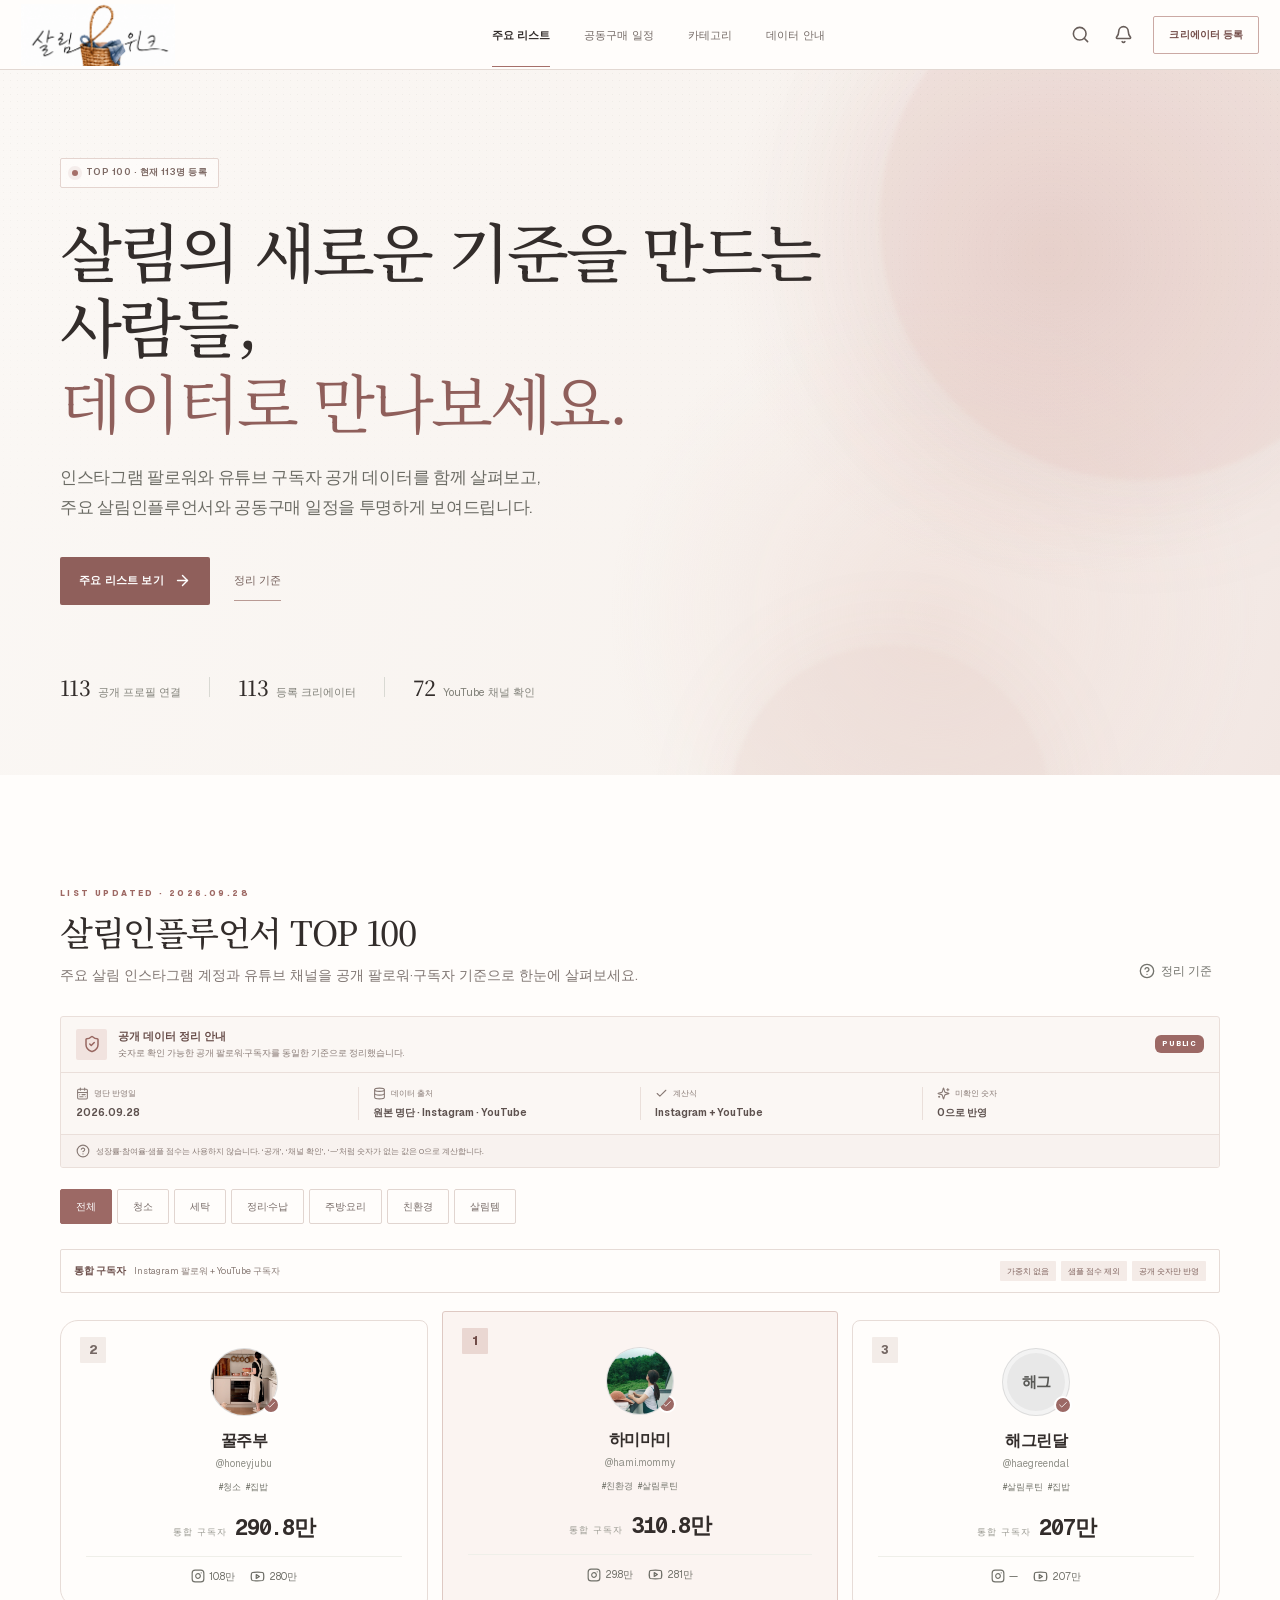
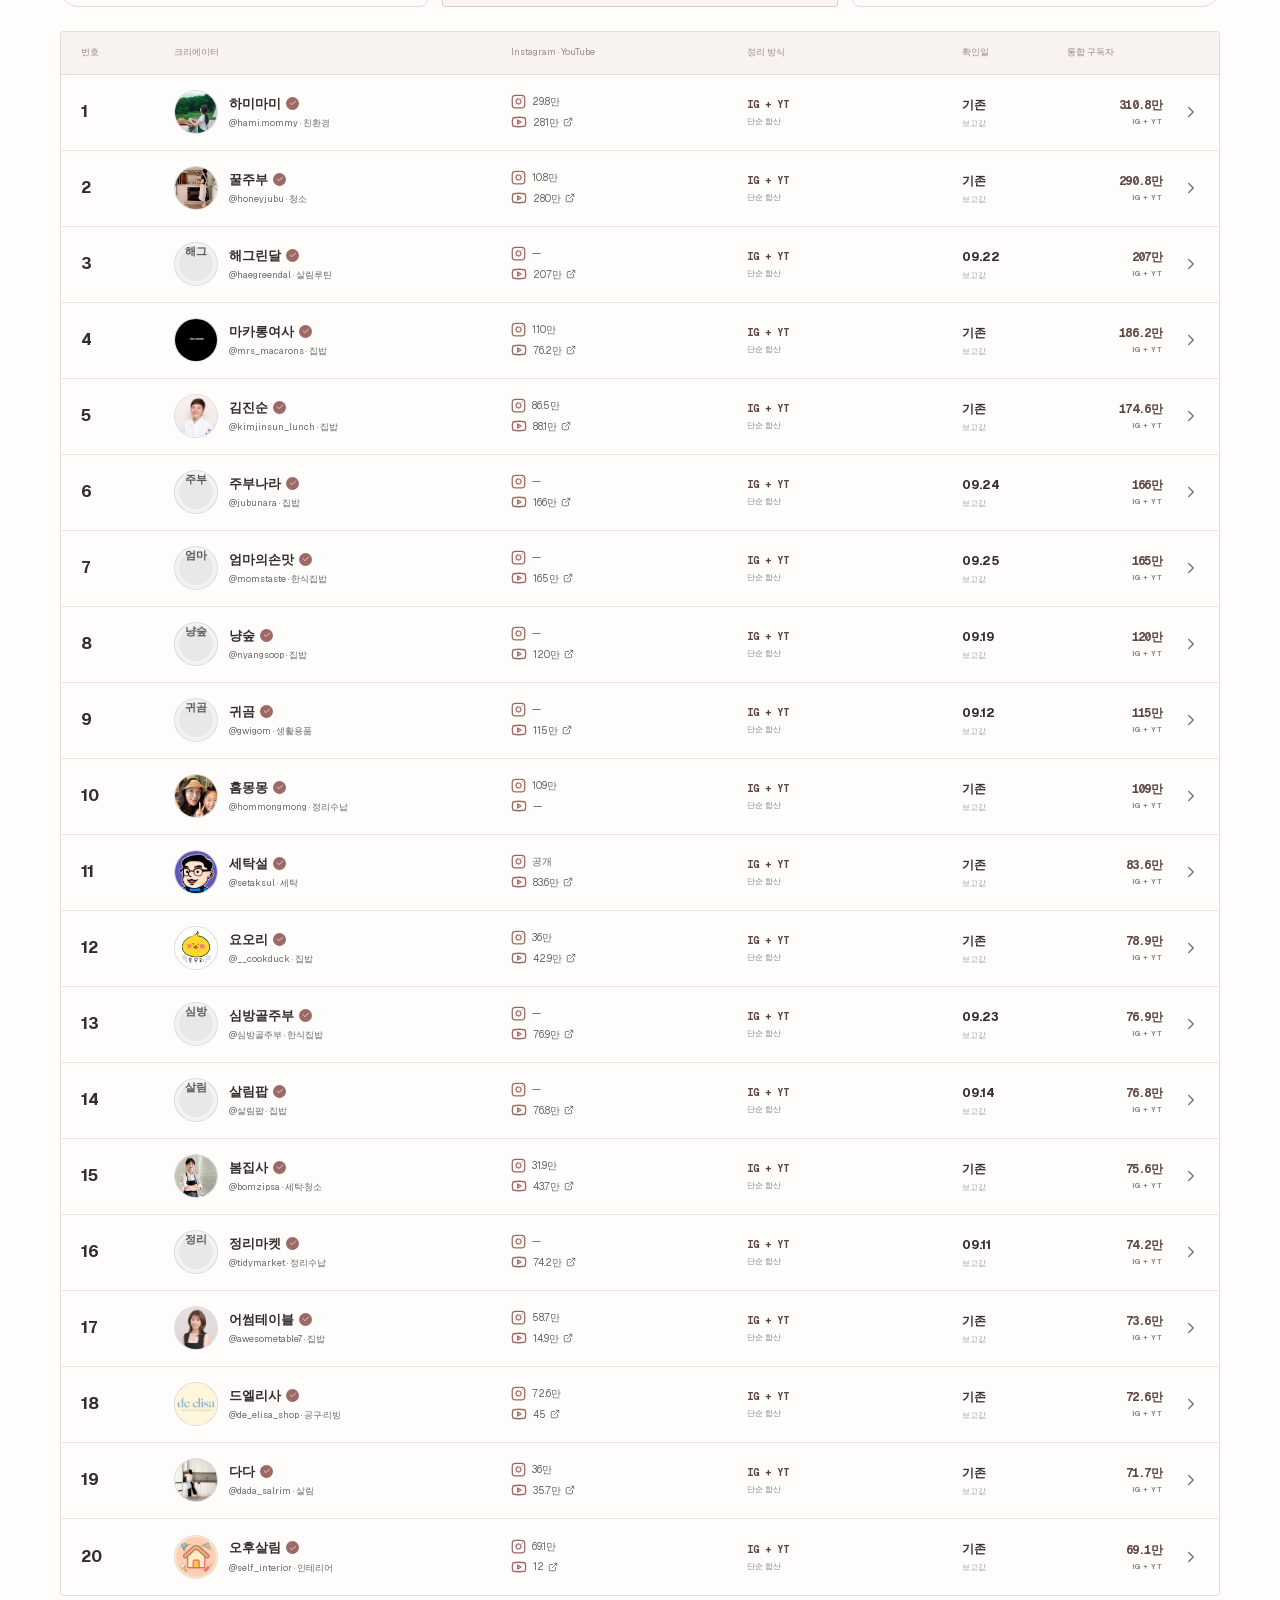
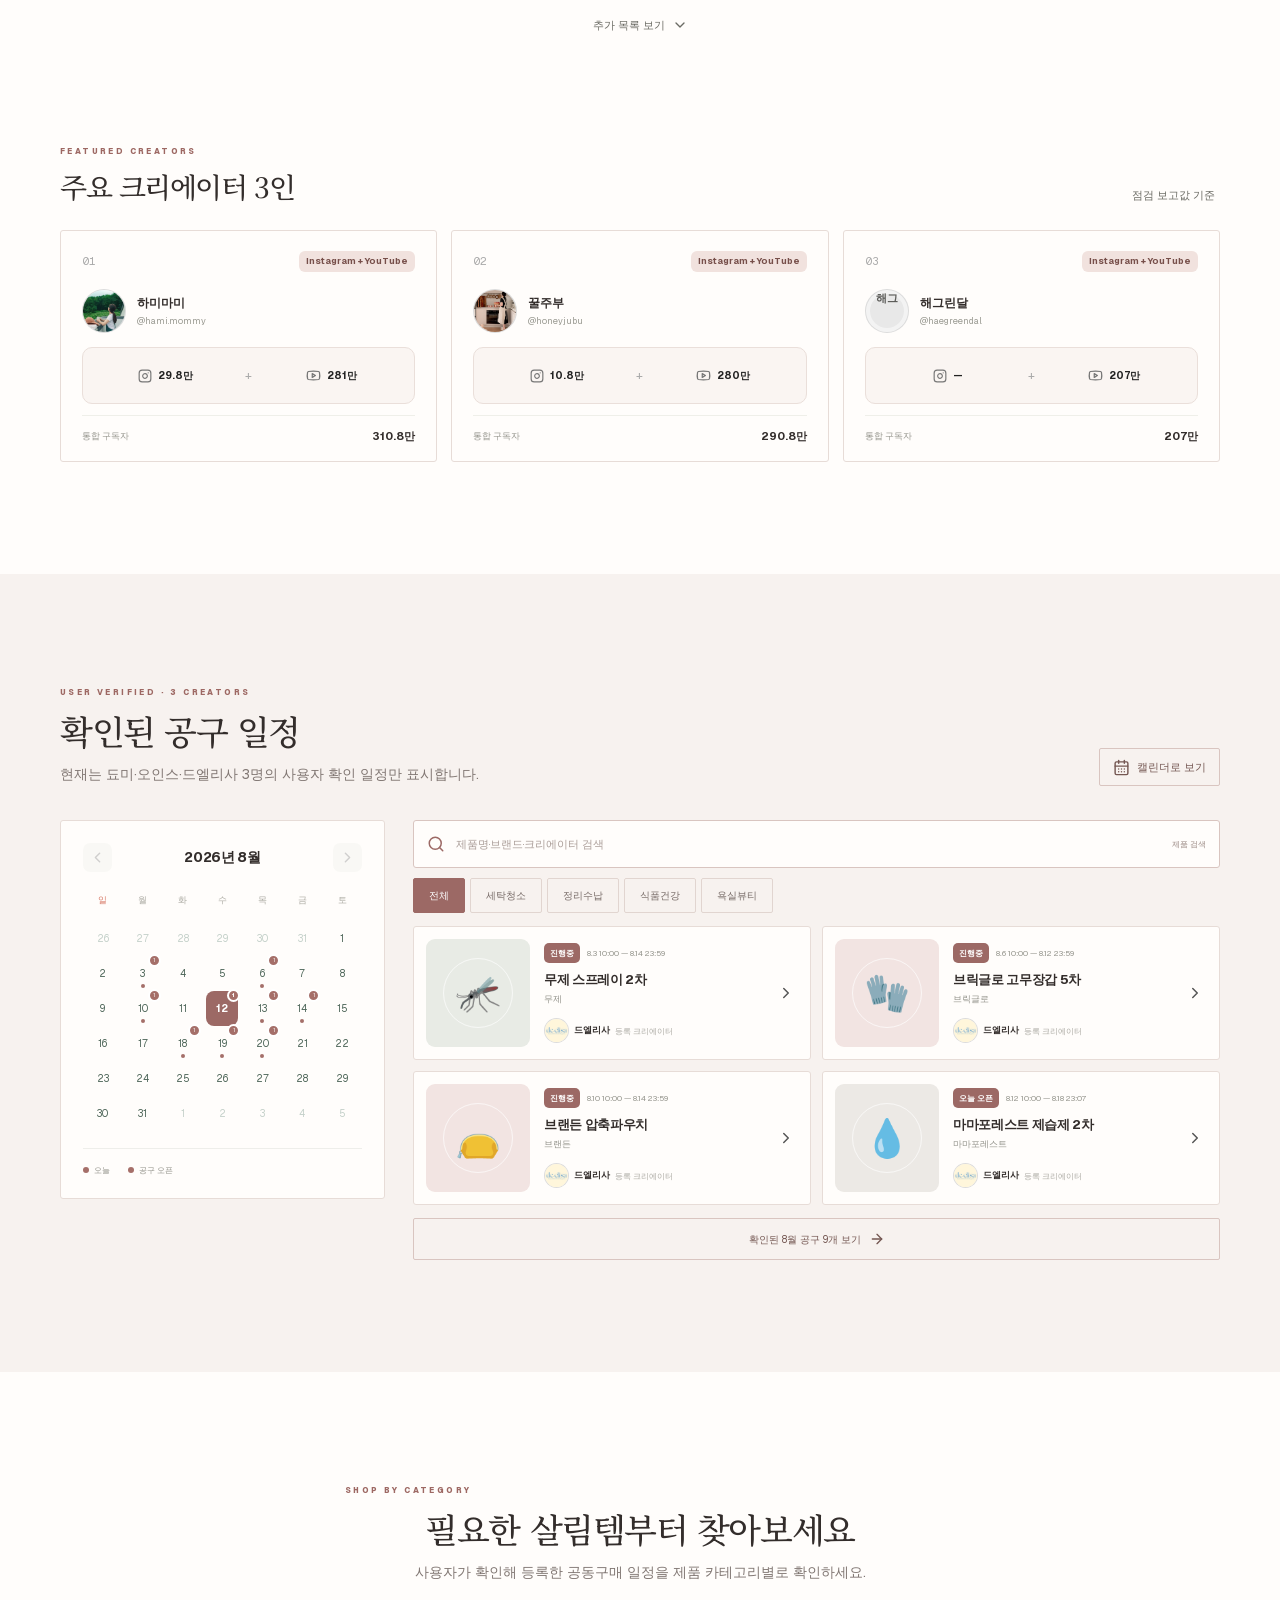
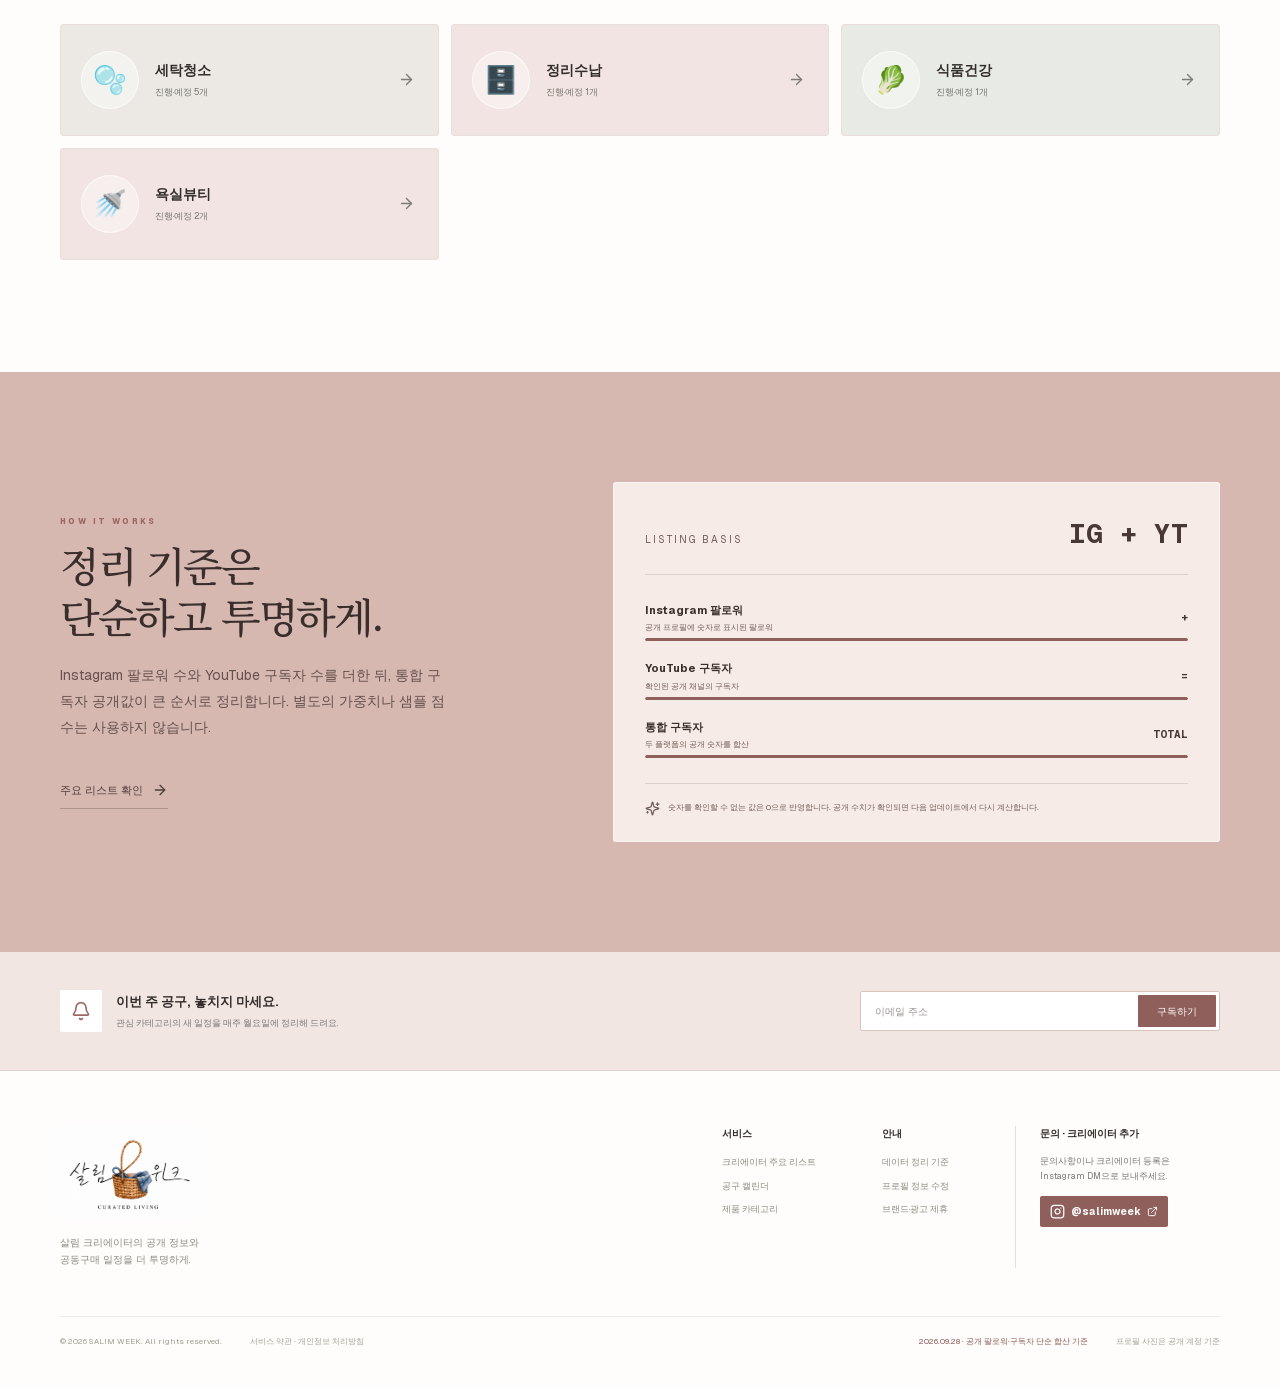
==== commit d483b5b0: "u" ====
--- a/index.html
+++ b/index.html
@@ -1 +1 @@
-<!DOCTYPE html><html lang="ko"><head><meta charSet="utf-8"/><meta name="viewport" content="width=device-width, initial-scale=1"/><link rel="preload" href="/_next/static/media/797e433ab948586e-s.p.08e28id.o-okb.woff2" as="font" crossorigin="" type="font/woff2"/><link rel="preload" href="/_next/static/media/caa3a2e1cccd8315-s.p.09~u27dqhyhd6.woff2" as="font" crossorigin="" type="font/woff2"/><link rel="preload" as="image" href="/salimweek-logo.png"/><link rel="preload" as="image" href="/profiles/honeyjubu.jpg" referrerPolicy="no-referrer"/><link rel="preload" as="image" href="/profiles/hami-mommy.jpg" referrerPolicy="no-referrer"/><link rel="preload" as="image" href="/profiles/setaksul.jpg" referrerPolicy="no-referrer"/><link rel="preload" as="image" href="/profiles/de_elisa_shop.jpg" referrerPolicy="no-referrer"/><link rel="preload" as="image" href="/profiles/dada_salrim.jpg" referrerPolicy="no-referrer"/><link rel="preload" as="image" href="/profiles/self_interior.jpg" referrerPolicy="no-referrer"/><link rel="preload" as="image" href="/profiles/lifegooditem.jpg" referrerPolicy="no-referrer"/><link rel="preload" as="image" href="/profiles/woorung2_life.jpg" referrerPolicy="no-referrer"/><link rel="stylesheet" href="/_next/static/chunks/0ht-nnu_ll24-.css" data-precedence="next"/><link rel="preload" as="script" fetchPriority="low" href="/_next/static/chunks/0upw9qoyw5n06.js"/><script src="/_next/static/chunks/0wvrrkses3o1t.js" async=""></script><script src="/_next/static/chunks/026-8_90s9~zo.js" async=""></script><script src="/_next/static/chunks/turbopack-11y2t907yqs06.js" async=""></script><script src="/_next/static/chunks/0fjr_u15~-7zi.js" async=""></script><script src="/_next/static/chunks/0hmvz-r0l84v4.js" async=""></script><script src="/_next/static/chunks/0enh8n3fh6ku6-top100-20260909.js" async=""></script><meta name="next-size-adjust" content=""/><title>살림위크 | 살림인플루언서 순위·공동구매 캘린더</title><meta name="description" content="인스타그램 팔로워와 유튜브 구독자를 합산한 살림인플루언서 순위와 살림 유튜버 순위, 살림 공동구매·인스타 공동구매 일정 및 공동구매 캘린더를 확인하세요."/><meta name="application-name" content="살림위크"/><link rel="author" href="https://salimweek.kr"/><meta name="author" content="살림위크"/><link rel="manifest" href="/manifest.webmanifest"/><meta name="keywords" content="살림 인플루언서,살림인플루언서,살림인플루언서 순위,살림 인플루언서 순위,살림 크리에이터,인플루언서 랭킹,공동구매,공구 일정,공동구매 일정,공동구매일정,공동구매 캘린더,공동구매캘린더,살림 공동구매,인스타 공동구매,살림 유튜버 순위,살림 인스타 순위,살림 인스타그램 순위,살림 인스타 계정,살림 인스타그램 계정,살림 인플루언서 랭킹,살림 유튜버 랭킹,인스타그램,유튜브,살림위크"/><meta name="creator" content="살림위크"/><meta name="publisher" content="살림위크"/><meta name="robots" content="index, follow"/><meta name="googlebot" content="index, follow, max-video-preview:-1, max-image-preview:large, max-snippet:-1"/><meta name="category" content="lifestyle"/><link rel="canonical" href="https://salimweek.kr"/><meta property="og:title" content="살림위크 | 살림인플루언서 순위·공동구매 캘린더"/><meta property="og:description" content="인스타그램 팔로워와 유튜브 구독자를 합산한 살림인플루언서 순위와 살림 유튜버 순위, 살림 공동구매·인스타 공동구매 일정 및 공동구매 캘린더를 확인하세요."/><meta property="og:url" content="https://salimweek.kr"/><meta property="og:site_name" content="살림위크"/><meta property="og:locale" content="ko_KR"/><meta property="og:image" content="https://salimweek.kr/salimweek-logo.png"/><meta property="og:image:width" content="1280"/><meta property="og:image:height" content="1280"/><meta property="og:image:alt" content="살림위크 — Curated Living"/><meta property="og:type" content="website"/><meta name="twitter:card" content="summary_large_image"/><meta name="twitter:title" content="살림위크 | 살림인플루언서 순위·공동구매 캘린더"/><meta name="twitter:description" content="인스타그램 팔로워와 유튜브 구독자를 합산한 살림인플루언서 순위와 살림 유튜버 순위, 살림 공동구매·인스타 공동구매 일정 및 공동구매 캘린더를 확인하세요."/><meta name="twitter:image" content="https://salimweek.kr/salimweek-logo.png"/><link rel="shortcut icon" href="/favicon-64x64.png?v=20260909"/><link rel="icon" href="/favicon-64x64.png?v=20260909" type="image/png" sizes="64x64"/><link rel="apple-touch-icon" href="/favicon-64x64.png?v=20260909"/><script src="/_next/static/chunks/03~yq9q893hmn.js" noModule=""></script></head><body class="geist_a71539c9-module__T19VSG__variable geist_mono_8d43a2aa-module__8Li5zG__variable antialiased"><div hidden=""><!--$--><!--/$--></div><script type="application/ld+json">{"@context":"https://schema.org","@graph":[{"@type":"Organization","@id":"https://salimweek.kr/#organization","name":"살림위크","url":"https://salimweek.kr","logo":"https://salimweek.kr/salimweek-logo.png","sameAs":["https://www.instagram.com/salimweek/"]},{"@type":"WebSite","@id":"https://salimweek.kr/#website","url":"https://salimweek.kr","name":"살림위크","description":"인스타그램 팔로워와 유튜브 구독자를 합산한 살림인플루언서 순위와 살림 유튜버 순위, 살림 공동구매·인스타 공동구매 일정 및 공동구매 캘린더를 확인하세요.","inLanguage":"ko-KR","publisher":{"@id":"https://salimweek.kr/#organization"}}]}</script><main><header class="site-header"><div class="header-inner"><button class="brand" aria-label="살림위크 홈"><span class="brand-logo-crop" aria-hidden="true"><img alt="" width="180" height="180" decoding="async" data-nimg="1" class="brand-logo-image" style="color:transparent" src="/salimweek-logo.png"/></span></button><nav class="" aria-label="주요 메뉴"><button class="nav-active">주요 리스트</button><button>공동구매 일정</button><button>카테고리</button><button>데이터 안내</button></nav><div class="header-actions"><button class="icon-button" aria-label="검색"><svg xmlns="http://www.w3.org/2000/svg" width="19" height="19" viewBox="0 0 24 24" fill="none" stroke="currentColor" stroke-width="2" stroke-linecap="round" stroke-linejoin="round" class="lucide lucide-search"><circle cx="11" cy="11" r="8"></circle><path d="m21 21-4.3-4.3"></path></svg></button><button class="icon-button " aria-label="알림"><svg xmlns="http://www.w3.org/2000/svg" width="19" height="19" viewBox="0 0 24 24" fill="none" stroke="currentColor" stroke-width="2" stroke-linecap="round" stroke-linejoin="round" class="lucide lucide-bell"><path d="M10.268 21a2 2 0 0 0 3.464 0"></path><path d="M3.262 15.326A1 1 0 0 0 4 17h16a1 1 0 0 0 .74-1.673C19.41 13.956 18 12.499 18 8A6 6 0 0 0 6 8c0 4.499-1.411 5.956-2.738 7.326"></path></svg></button><a class="outline-button desktop-only" href="https://www.instagram.com/salimweek/" target="_blank" rel="noreferrer">크리에이터 등록</a><button class="menu-button" aria-label="메뉴"><svg xmlns="http://www.w3.org/2000/svg" width="21" height="21" viewBox="0 0 24 24" fill="none" stroke="currentColor" stroke-width="2" stroke-linecap="round" stroke-linejoin="round" class="lucide lucide-menu"><line x1="4" x2="20" y1="12" y2="12"></line><line x1="4" x2="20" y1="6" y2="6"></line><line x1="4" x2="20" y1="18" y2="18"></line></svg></button></div></div></header><section class="hero" id="top"><div class="hero-orb orb-one"></div><div class="hero-orb orb-two"></div><div class="container hero-inner"><div class="eyebrow"><span class="live-dot"></span> TOP 100 · 현재 83명 등록</div><h1>살림의 새로운 기준을 만드는 사람들,<br/><em>데이터로 만나보세요.</em></h1><p>인스타그램 팔로워와 유튜브 구독자 공개 데이터를 함께 살펴보고,<br class="desktop-only"/> 주요 살림인플루언서와 공동구매 일정을 투명하게 보여드립니다.</p><div class="hero-actions"><button class="primary-button">주요 리스트 보기 <svg xmlns="http://www.w3.org/2000/svg" width="17" height="17" viewBox="0 0 24 24" fill="none" stroke="currentColor" stroke-width="2" stroke-linecap="round" stroke-linejoin="round" class="lucide lucide-arrow-right"><path d="M5 12h14"></path><path d="m12 5 7 7-7 7"></path></svg></button><button class="text-button">정리 기준</button></div><div class="hero-stats" aria-label="서비스 현황"><div><strong>83</strong><span>공개 프로필 연결</span></div><i></i><div><strong>83</strong><span>등록 크리에이터</span></div><i></i><div><strong>42</strong><span>YouTube 채널 확인</span></div></div></div></section><section class="section ranking-section" id="ranking"><div class="container"><div class="section-head"><div><span class="section-kicker">PUBLIC AUDIENCE · 2026.09.09</span><h2>살림인플루언서 TOP 100</h2><p>주요 살림 인스타그램 계정과 유튜브 채널을 공개 팔로워·구독자 기준으로 한눈에 살펴보세요.</p></div><button class="method-link"><svg xmlns="http://www.w3.org/2000/svg" width="16" height="16" viewBox="0 0 24 24" fill="none" stroke="currentColor" stroke-width="2" stroke-linecap="round" stroke-linejoin="round" class="lucide lucide-circle-help"><circle cx="12" cy="12" r="10"></circle><path d="M9.09 9a3 3 0 0 1 5.83 1c0 2-3 3-3 3"></path><path d="M12 17h.01"></path></svg> 정리 기준</button></div><aside class="ranking-trust-panel" aria-label="공개 데이터 안내"><div class="trust-summary"><span class="trust-icon"><svg xmlns="http://www.w3.org/2000/svg" width="18" height="18" viewBox="0 0 24 24" fill="none" stroke="currentColor" stroke-width="2" stroke-linecap="round" stroke-linejoin="round" class="lucide lucide-shield-check"><path d="M20 13c0 5-3.5 7.5-7.66 8.95a1 1 0 0 1-.67-.01C7.5 20.5 4 18 4 13V6a1 1 0 0 1 1-1c2 0 4.5-1.2 6.24-2.72a1.17 1.17 0 0 1 1.52 0C14.51 3.81 17 5 19 5a1 1 0 0 1 1 1z"></path><path d="m9 12 2 2 4-4"></path></svg></span><span><b>공개 데이터 정리 안내</b><small>숫자로 확인 가능한 공개 팔로워·구독자를 동일한 기준으로 정리했습니다.</small></span><i>PUBLIC</i></div><dl class="trust-metrics"><div><dt><svg xmlns="http://www.w3.org/2000/svg" width="13" height="13" viewBox="0 0 24 24" fill="none" stroke="currentColor" stroke-width="2" stroke-linecap="round" stroke-linejoin="round" class="lucide lucide-calendar-range"><rect width="18" height="18" x="3" y="4" rx="2"></rect><path d="M16 2v4"></path><path d="M3 10h18"></path><path d="M8 2v4"></path><path d="M17 14h-6"></path><path d="M13 18H7"></path><path d="M7 14h.01"></path><path d="M17 18h.01"></path></svg> 확인 기준일</dt><dd>2026.09.09</dd></div><div><dt><svg xmlns="http://www.w3.org/2000/svg" width="13" height="13" viewBox="0 0 24 24" fill="none" stroke="currentColor" stroke-width="2" stroke-linecap="round" stroke-linejoin="round" class="lucide lucide-database"><ellipse cx="12" cy="5" rx="9" ry="3"></ellipse><path d="M3 5V19A9 3 0 0 0 21 19V5"></path><path d="M3 12A9 3 0 0 0 21 12"></path></svg> 데이터 출처</dt><dd>원본 명단 · Instagram · YouTube</dd></div><div><dt><svg xmlns="http://www.w3.org/2000/svg" width="13" height="13" viewBox="0 0 24 24" fill="none" stroke="currentColor" stroke-width="2" stroke-linecap="round" stroke-linejoin="round" class="lucide lucide-check"><path d="M20 6 9 17l-5-5"></path></svg> 계산식</dt><dd>Instagram + YouTube</dd></div><div><dt><svg xmlns="http://www.w3.org/2000/svg" width="13" height="13" viewBox="0 0 24 24" fill="none" stroke="currentColor" stroke-width="2" stroke-linecap="round" stroke-linejoin="round" class="lucide lucide-sparkles"><path d="M9.937 15.5A2 2 0 0 0 8.5 14.063l-6.135-1.582a.5.5 0 0 1 0-.962L8.5 9.936A2 2 0 0 0 9.937 8.5l1.582-6.135a.5.5 0 0 1 .963 0L14.063 8.5A2 2 0 0 0 15.5 9.937l6.135 1.581a.5.5 0 0 1 0 .964L15.5 14.063a2 2 0 0 0-1.437 1.437l-1.582 6.135a.5.5 0 0 1-.963 0z"></path><path d="M20 3v4"></path><path d="M22 5h-4"></path><path d="M4 17v2"></path><path d="M5 18H3"></path></svg> 미확인 숫자</dt><dd>0으로 반영</dd></div></dl><p class="trust-footnote"><svg xmlns="http://www.w3.org/2000/svg" width="14" height="14" viewBox="0 0 24 24" fill="none" stroke="currentColor" stroke-width="2" stroke-linecap="round" stroke-linejoin="round" class="lucide lucide-circle-help"><circle cx="12" cy="12" r="10"></circle><path d="M9.09 9a3 3 0 0 1 5.83 1c0 2-3 3-3 3"></path><path d="M12 17h.01"></path></svg> 성장률·참여율·샘플 점수는 사용하지 않습니다. ‘공개’, ‘채널 확인’, ‘—’처럼 숫자가 없는 값은 0으로 계산합니다.</p></aside><div class="category-tabs" role="tablist" aria-label="크리에이터 카테고리"><button class="active">전체</button><button class="">청소</button><button class="">세탁</button><button class="">정리·수납</button><button class="">주방·요리</button><button class="">친환경</button><button class="">살림템</button></div><div class="index-guide"><span><b>통합 구독자</b> Instagram 팔로워 + YouTube 구독자</span><div><i>가중치 없음</i><i>샘플 점수 제외</i><i>공개 숫자만 반영</i></div></div><div class="podium-grid"><a class="podium-card rank-2" href="https://www.instagram.com/honeyjubu/" target="_blank" rel="noreferrer" aria-label="꿀주부 인스타그램 열기"><span class="podium-rank">2</span><div class="podium-profile"><span class="avatar avatar-large avatar-honey" aria-hidden="true"><span>HJ</span><img src="/profiles/honeyjubu.jpg" alt="" loading="eager" referrerPolicy="no-referrer"/></span><span class="verified"><svg xmlns="http://www.w3.org/2000/svg" width="10" height="10" viewBox="0 0 24 24" fill="none" stroke="currentColor" stroke-width="2" stroke-linecap="round" stroke-linejoin="round" class="lucide lucide-check"><path d="M20 6 9 17l-5-5"></path></svg></span></div><strong>꿀주부</strong><span class="handle">@honeyjubu</span><div class="podium-tags"><span>#<!-- -->청소</span><span>#<!-- -->집밥</span></div><div class="podium-score"><span>통합 구독자</span><b>290.8만</b></div><div class="platform-scores"><span><svg xmlns="http://www.w3.org/2000/svg" width="14" height="14" viewBox="0 0 24 24" fill="none" stroke="currentColor" stroke-width="2" stroke-linecap="round" stroke-linejoin="round" class="lucide lucide-instagram"><rect width="20" height="20" x="2" y="2" rx="5" ry="5"></rect><path d="M16 11.37A4 4 0 1 1 12.63 8 4 4 0 0 1 16 11.37z"></path><line x1="17.5" x2="17.51" y1="6.5" y2="6.5"></line></svg> <!-- -->10.8만</span><span><svg xmlns="http://www.w3.org/2000/svg" width="15" height="15" viewBox="0 0 24 24" fill="none" stroke="currentColor" stroke-width="2" stroke-linecap="round" stroke-linejoin="round" class="lucide lucide-youtube"><path d="M2.5 17a24.12 24.12 0 0 1 0-10 2 2 0 0 1 1.4-1.4 49.56 49.56 0 0 1 16.2 0A2 2 0 0 1 21.5 7a24.12 24.12 0 0 1 0 10 2 2 0 0 1-1.4 1.4 49.55 49.55 0 0 1-16.2 0A2 2 0 0 1 2.5 17"></path><path d="m10 15 5-3-5-3z"></path></svg> <!-- -->280만</span></div></a><a class="podium-card rank-1" href="https://www.instagram.com/hami.mommy/" target="_blank" rel="noreferrer" aria-label="하미마미 인스타그램 열기"><span class="podium-rank">1</span><div class="podium-profile"><span class="avatar avatar-large avatar-sage" aria-hidden="true"><span>HM</span><img src="/profiles/hami-mommy.jpg" alt="" loading="eager" referrerPolicy="no-referrer"/></span><span class="verified"><svg xmlns="http://www.w3.org/2000/svg" width="10" height="10" viewBox="0 0 24 24" fill="none" stroke="currentColor" stroke-width="2" stroke-linecap="round" stroke-linejoin="round" class="lucide lucide-check"><path d="M20 6 9 17l-5-5"></path></svg></span></div><strong>하미마미</strong><span class="handle">@hami.mommy</span><div class="podium-tags"><span>#<!-- -->친환경</span><span>#<!-- -->살림루틴</span></div><div class="podium-score"><span>통합 구독자</span><b>310.8만</b></div><div class="platform-scores"><span><svg xmlns="http://www.w3.org/2000/svg" width="14" height="14" viewBox="0 0 24 24" fill="none" stroke="currentColor" stroke-width="2" stroke-linecap="round" stroke-linejoin="round" class="lucide lucide-instagram"><rect width="20" height="20" x="2" y="2" rx="5" ry="5"></rect><path d="M16 11.37A4 4 0 1 1 12.63 8 4 4 0 0 1 16 11.37z"></path><line x1="17.5" x2="17.51" y1="6.5" y2="6.5"></line></svg> <!-- -->29.8만</span><span><svg xmlns="http://www.w3.org/2000/svg" width="15" height="15" viewBox="0 0 24 24" fill="none" stroke="currentColor" stroke-width="2" stroke-linecap="round" stroke-linejoin="round" class="lucide lucide-youtube"><path d="M2.5 17a24.12 24.12 0 0 1 0-10 2 2 0 0 1 1.4-1.4 49.56 49.56 0 0 1 16.2 0A2 2 0 0 1 21.5 7a24.12 24.12 0 0 1 0 10 2 2 0 0 1-1.4 1.4 49.55 49.55 0 0 1-16.2 0A2 2 0 0 1 2.5 17"></path><path d="m10 15 5-3-5-3z"></path></svg> <!-- -->281만</span></div></a><a class="podium-card rank-3" href="https://www.instagram.com/setaksul/" target="_blank" rel="noreferrer" aria-label="세탁설 인스타그램 열기"><span class="podium-rank">3</span><div class="podium-profile"><span class="avatar avatar-large avatar-blue" aria-hidden="true"><span>SS</span><img src="/profiles/setaksul.jpg" alt="" loading="eager" referrerPolicy="no-referrer"/></span><span class="verified"><svg xmlns="http://www.w3.org/2000/svg" width="10" height="10" viewBox="0 0 24 24" fill="none" stroke="currentColor" stroke-width="2" stroke-linecap="round" stroke-linejoin="round" class="lucide lucide-check"><path d="M20 6 9 17l-5-5"></path></svg></span></div><strong>세탁설</strong><span class="handle">@setaksul</span><div class="podium-tags"><span>#<!-- -->세탁</span><span>#<!-- -->청소</span></div><div class="podium-score"><span>통합 구독자</span><b>83.6만</b></div><div class="platform-scores"><span><svg xmlns="http://www.w3.org/2000/svg" width="14" height="14" viewBox="0 0 24 24" fill="none" stroke="currentColor" stroke-width="2" stroke-linecap="round" stroke-linejoin="round" class="lucide lucide-instagram"><rect width="20" height="20" x="2" y="2" rx="5" ry="5"></rect><path d="M16 11.37A4 4 0 1 1 12.63 8 4 4 0 0 1 16 11.37z"></path><line x1="17.5" x2="17.51" y1="6.5" y2="6.5"></line></svg> <!-- -->공개</span><span><svg xmlns="http://www.w3.org/2000/svg" width="15" height="15" viewBox="0 0 24 24" fill="none" stroke="currentColor" stroke-width="2" stroke-linecap="round" stroke-linejoin="round" class="lucide lucide-youtube"><path d="M2.5 17a24.12 24.12 0 0 1 0-10 2 2 0 0 1 1.4-1.4 49.56 49.56 0 0 1 16.2 0A2 2 0 0 1 21.5 7a24.12 24.12 0 0 1 0 10 2 2 0 0 1-1.4 1.4 49.55 49.55 0 0 1-16.2 0A2 2 0 0 1 2.5 17"></path><path d="m10 15 5-3-5-3z"></path></svg> <!-- -->83.6만</span></div></a></div><div class="ranking-table-wrap"><div class="ranking-table-head"><span>번호</span><span>크리에이터</span><span>Instagram · YouTube</span><span>정리 방식</span><span>확인일</span><span>통합 구독자</span><span></span></div><div class="ranking-list"><div class="ranking-row"><div class="rank-cell"><strong>1</strong></div><a class="creator-cell" href="https://www.instagram.com/hami.mommy/" target="_blank" rel="noreferrer" aria-label="하미마미 인스타그램 열기"><span class="avatar avatar-medium avatar-sage" aria-hidden="true"><span>HM</span><img src="/profiles/hami-mommy.jpg" alt="" loading="eager" referrerPolicy="no-referrer"/></span><span><b>하미마미<i class="tiny-check"><svg xmlns="http://www.w3.org/2000/svg" width="8" height="8" viewBox="0 0 24 24" fill="none" stroke="currentColor" stroke-width="2" stroke-linecap="round" stroke-linejoin="round" class="lucide lucide-check"><path d="M20 6 9 17l-5-5"></path></svg></i></b><small>@hami.mommy<!-- --> · <!-- -->친환경</small></span></a><div class="sns-cell"><span><svg xmlns="http://www.w3.org/2000/svg" width="15" height="15" viewBox="0 0 24 24" fill="none" stroke="currentColor" stroke-width="2" stroke-linecap="round" stroke-linejoin="round" class="lucide lucide-instagram"><rect width="20" height="20" x="2" y="2" rx="5" ry="5"></rect><path d="M16 11.37A4 4 0 1 1 12.63 8 4 4 0 0 1 16 11.37z"></path><line x1="17.5" x2="17.51" y1="6.5" y2="6.5"></line></svg> <!-- -->29.8만</span><a href="https://www.youtube.com/@hamimommy" target="_blank" rel="noreferrer" aria-label="하미마미 유튜브 열기"><svg xmlns="http://www.w3.org/2000/svg" width="16" height="16" viewBox="0 0 24 24" fill="none" stroke="currentColor" stroke-width="2" stroke-linecap="round" stroke-linejoin="round" class="lucide lucide-youtube"><path d="M2.5 17a24.12 24.12 0 0 1 0-10 2 2 0 0 1 1.4-1.4 49.56 49.56 0 0 1 16.2 0A2 2 0 0 1 21.5 7a24.12 24.12 0 0 1 0 10 2 2 0 0 1-1.4 1.4 49.55 49.55 0 0 1-16.2 0A2 2 0 0 1 2.5 17"></path><path d="m10 15 5-3-5-3z"></path></svg> <!-- -->281만<!-- --> <svg xmlns="http://www.w3.org/2000/svg" width="10" height="10" viewBox="0 0 24 24" fill="none" stroke="currentColor" stroke-width="2" stroke-linecap="round" stroke-linejoin="round" class="lucide lucide-external-link"><path d="M15 3h6v6"></path><path d="M10 14 21 3"></path><path d="M18 13v6a2 2 0 0 1-2 2H5a2 2 0 0 1-2-2V8a2 2 0 0 1 2-2h6"></path></svg></a></div><div class="growth-cell basis-cell"><b>IG + YT</b><span>단순 합산</span></div><div class="engagement-cell"><b>08.12</b><span>공개값</span></div><div class="score-cell"><span class="audience-total audience-total-compact" title="합계 3,108,000명"><b>310.8만</b><small>IG + YT</small></span></div><button class="row-detail-button" aria-label="하미마미 상세 정보"><svg xmlns="http://www.w3.org/2000/svg" width="18" height="18" viewBox="0 0 24 24" fill="none" stroke="currentColor" stroke-width="2" stroke-linecap="round" stroke-linejoin="round" class="lucide lucide-chevron-right row-arrow"><path d="m9 18 6-6-6-6"></path></svg></button></div><div class="ranking-row"><div class="rank-cell"><strong>2</strong></div><a class="creator-cell" href="https://www.instagram.com/honeyjubu/" target="_blank" rel="noreferrer" aria-label="꿀주부 인스타그램 열기"><span class="avatar avatar-medium avatar-honey" aria-hidden="true"><span>HJ</span><img src="/profiles/honeyjubu.jpg" alt="" loading="eager" referrerPolicy="no-referrer"/></span><span><b>꿀주부<i class="tiny-check"><svg xmlns="http://www.w3.org/2000/svg" width="8" height="8" viewBox="0 0 24 24" fill="none" stroke="currentColor" stroke-width="2" stroke-linecap="round" stroke-linejoin="round" class="lucide lucide-check"><path d="M20 6 9 17l-5-5"></path></svg></i></b><small>@honeyjubu<!-- --> · <!-- -->청소</small></span></a><div class="sns-cell"><span><svg xmlns="http://www.w3.org/2000/svg" width="15" height="15" viewBox="0 0 24 24" fill="none" stroke="currentColor" stroke-width="2" stroke-linecap="round" stroke-linejoin="round" class="lucide lucide-instagram"><rect width="20" height="20" x="2" y="2" rx="5" ry="5"></rect><path d="M16 11.37A4 4 0 1 1 12.63 8 4 4 0 0 1 16 11.37z"></path><line x1="17.5" x2="17.51" y1="6.5" y2="6.5"></line></svg> <!-- -->10.8만</span><a href="https://www.youtube.com/@Honeyjubu" target="_blank" rel="noreferrer" aria-label="꿀주부 유튜브 열기"><svg xmlns="http://www.w3.org/2000/svg" width="16" height="16" viewBox="0 0 24 24" fill="none" stroke="currentColor" stroke-width="2" stroke-linecap="round" stroke-linejoin="round" class="lucide lucide-youtube"><path d="M2.5 17a24.12 24.12 0 0 1 0-10 2 2 0 0 1 1.4-1.4 49.56 49.56 0 0 1 16.2 0A2 2 0 0 1 21.5 7a24.12 24.12 0 0 1 0 10 2 2 0 0 1-1.4 1.4 49.55 49.55 0 0 1-16.2 0A2 2 0 0 1 2.5 17"></path><path d="m10 15 5-3-5-3z"></path></svg> <!-- -->280만<!-- --> <svg xmlns="http://www.w3.org/2000/svg" width="10" height="10" viewBox="0 0 24 24" fill="none" stroke="currentColor" stroke-width="2" stroke-linecap="round" stroke-linejoin="round" class="lucide lucide-external-link"><path d="M15 3h6v6"></path><path d="M10 14 21 3"></path><path d="M18 13v6a2 2 0 0 1-2 2H5a2 2 0 0 1-2-2V8a2 2 0 0 1 2-2h6"></path></svg></a></div><div class="growth-cell basis-cell"><b>IG + YT</b><span>단순 합산</span></div><div class="engagement-cell"><b>08.12</b><span>공개값</span></div><div class="score-cell"><span class="audience-total audience-total-compact" title="합계 2,908,000명"><b>290.8만</b><small>IG + YT</small></span></div><button class="row-detail-button" aria-label="꿀주부 상세 정보"><svg xmlns="http://www.w3.org/2000/svg" width="18" height="18" viewBox="0 0 24 24" fill="none" stroke="currentColor" stroke-width="2" stroke-linecap="round" stroke-linejoin="round" class="lucide lucide-chevron-right row-arrow"><path d="m9 18 6-6-6-6"></path></svg></button></div><div class="ranking-row"><div class="rank-cell"><strong>3</strong></div><a class="creator-cell" href="https://www.instagram.com/setaksul/" target="_blank" rel="noreferrer" aria-label="세탁설 인스타그램 열기"><span class="avatar avatar-medium avatar-blue" aria-hidden="true"><span>SS</span><img src="/profiles/setaksul.jpg" alt="" loading="eager" referrerPolicy="no-referrer"/></span><span><b>세탁설<i class="tiny-check"><svg xmlns="http://www.w3.org/2000/svg" width="8" height="8" viewBox="0 0 24 24" fill="none" stroke="currentColor" stroke-width="2" stroke-linecap="round" stroke-linejoin="round" class="lucide lucide-check"><path d="M20 6 9 17l-5-5"></path></svg></i></b><small>@setaksul<!-- --> · <!-- -->세탁</small></span></a><div class="sns-cell"><span><svg xmlns="http://www.w3.org/2000/svg" width="15" height="15" viewBox="0 0 24 24" fill="none" stroke="currentColor" stroke-width="2" stroke-linecap="round" stroke-linejoin="round" class="lucide lucide-instagram"><rect width="20" height="20" x="2" y="2" rx="5" ry="5"></rect><path d="M16 11.37A4 4 0 1 1 12.63 8 4 4 0 0 1 16 11.37z"></path><line x1="17.5" x2="17.51" y1="6.5" y2="6.5"></line></svg> <!-- -->공개</span><a href="https://www.youtube.com/@setaksul" target="_blank" rel="noreferrer" aria-label="세탁설 유튜브 열기"><svg xmlns="http://www.w3.org/2000/svg" width="16" height="16" viewBox="0 0 24 24" fill="none" stroke="currentColor" stroke-width="2" stroke-linecap="round" stroke-linejoin="round" class="lucide lucide-youtube"><path d="M2.5 17a24.12 24.12 0 0 1 0-10 2 2 0 0 1 1.4-1.4 49.56 49.56 0 0 1 16.2 0A2 2 0 0 1 21.5 7a24.12 24.12 0 0 1 0 10 2 2 0 0 1-1.4 1.4 49.55 49.55 0 0 1-16.2 0A2 2 0 0 1 2.5 17"></path><path d="m10 15 5-3-5-3z"></path></svg> <!-- -->83.6만<!-- --> <svg xmlns="http://www.w3.org/2000/svg" width="10" height="10" viewBox="0 0 24 24" fill="none" stroke="currentColor" stroke-width="2" stroke-linecap="round" stroke-linejoin="round" class="lucide lucide-external-link"><path d="M15 3h6v6"></path><path d="M10 14 21 3"></path><path d="M18 13v6a2 2 0 0 1-2 2H5a2 2 0 0 1-2-2V8a2 2 0 0 1 2-2h6"></path></svg></a></div><div class="growth-cell basis-cell"><b>IG + YT</b><span>단순 합산</span></div><div class="engagement-cell"><b>08.12</b><span>공개값</span></div><div class="score-cell"><span class="audience-total audience-total-compact" title="합계 836,000명"><b>83.6만</b><small>IG + YT</small></span></div><button class="row-detail-button" aria-label="세탁설 상세 정보"><svg xmlns="http://www.w3.org/2000/svg" width="18" height="18" viewBox="0 0 24 24" fill="none" stroke="currentColor" stroke-width="2" stroke-linecap="round" stroke-linejoin="round" class="lucide lucide-chevron-right row-arrow"><path d="m9 18 6-6-6-6"></path></svg></button></div><div class="ranking-row"><div class="rank-cell"><strong>4</strong></div><a class="creator-cell" href="https://www.instagram.com/de_elisa_shop/" target="_blank" rel="noreferrer" aria-label="드엘리사 인스타그램 열기"><span class="avatar avatar-medium avatar-sage" aria-hidden="true"><span>드엘</span><img src="/profiles/de_elisa_shop.jpg" alt="" loading="eager" referrerPolicy="no-referrer"/></span><span><b>드엘리사<i class="tiny-check"><svg xmlns="http://www.w3.org/2000/svg" width="8" height="8" viewBox="0 0 24 24" fill="none" stroke="currentColor" stroke-width="2" stroke-linecap="round" stroke-linejoin="round" class="lucide lucide-check"><path d="M20 6 9 17l-5-5"></path></svg></i></b><small>@de_elisa_shop<!-- --> · <!-- -->공구·리빙</small></span></a><div class="sns-cell"><span><svg xmlns="http://www.w3.org/2000/svg" width="15" height="15" viewBox="0 0 24 24" fill="none" stroke="currentColor" stroke-width="2" stroke-linecap="round" stroke-linejoin="round" class="lucide lucide-instagram"><rect width="20" height="20" x="2" y="2" rx="5" ry="5"></rect><path d="M16 11.37A4 4 0 1 1 12.63 8 4 4 0 0 1 16 11.37z"></path><line x1="17.5" x2="17.51" y1="6.5" y2="6.5"></line></svg> <!-- -->72.6만</span><a href="https://www.youtube.com/@de_elisa_shop" target="_blank" rel="noreferrer" aria-label="드엘리사 유튜브 열기"><svg xmlns="http://www.w3.org/2000/svg" width="16" height="16" viewBox="0 0 24 24" fill="none" stroke="currentColor" stroke-width="2" stroke-linecap="round" stroke-linejoin="round" class="lucide lucide-youtube"><path d="M2.5 17a24.12 24.12 0 0 1 0-10 2 2 0 0 1 1.4-1.4 49.56 49.56 0 0 1 16.2 0A2 2 0 0 1 21.5 7a24.12 24.12 0 0 1 0 10 2 2 0 0 1-1.4 1.4 49.55 49.55 0 0 1-16.2 0A2 2 0 0 1 2.5 17"></path><path d="m10 15 5-3-5-3z"></path></svg> <!-- -->45<!-- --> <svg xmlns="http://www.w3.org/2000/svg" width="10" height="10" viewBox="0 0 24 24" fill="none" stroke="currentColor" stroke-width="2" stroke-linecap="round" stroke-linejoin="round" class="lucide lucide-external-link"><path d="M15 3h6v6"></path><path d="M10 14 21 3"></path><path d="M18 13v6a2 2 0 0 1-2 2H5a2 2 0 0 1-2-2V8a2 2 0 0 1 2-2h6"></path></svg></a></div><div class="growth-cell basis-cell"><b>IG + YT</b><span>단순 합산</span></div><div class="engagement-cell"><b>08.12</b><span>공개값</span></div><div class="score-cell"><span class="audience-total audience-total-compact" title="합계 726,045명"><b>72.6만</b><small>IG + YT</small></span></div><button class="row-detail-button" aria-label="드엘리사 상세 정보"><svg xmlns="http://www.w3.org/2000/svg" width="18" height="18" viewBox="0 0 24 24" fill="none" stroke="currentColor" stroke-width="2" stroke-linecap="round" stroke-linejoin="round" class="lucide lucide-chevron-right row-arrow"><path d="m9 18 6-6-6-6"></path></svg></button></div><div class="ranking-row"><div class="rank-cell"><strong>5</strong></div><a class="creator-cell" href="https://www.instagram.com/dada_salrim/" target="_blank" rel="noreferrer" aria-label="다다 인스타그램 열기"><span class="avatar avatar-medium avatar-blue" aria-hidden="true"><span>다다</span><img src="/profiles/dada_salrim.jpg" alt="" loading="eager" referrerPolicy="no-referrer"/></span><span><b>다다<i class="tiny-check"><svg xmlns="http://www.w3.org/2000/svg" width="8" height="8" viewBox="0 0 24 24" fill="none" stroke="currentColor" stroke-width="2" stroke-linecap="round" stroke-linejoin="round" class="lucide lucide-check"><path d="M20 6 9 17l-5-5"></path></svg></i></b><small>@dada_salrim<!-- --> · <!-- -->살림</small></span></a><div class="sns-cell"><span><svg xmlns="http://www.w3.org/2000/svg" width="15" height="15" viewBox="0 0 24 24" fill="none" stroke="currentColor" stroke-width="2" stroke-linecap="round" stroke-linejoin="round" class="lucide lucide-instagram"><rect width="20" height="20" x="2" y="2" rx="5" ry="5"></rect><path d="M16 11.37A4 4 0 1 1 12.63 8 4 4 0 0 1 16 11.37z"></path><line x1="17.5" x2="17.51" y1="6.5" y2="6.5"></line></svg> <!-- -->36만</span><a href="https://www.youtube.com/@dada_salrim" target="_blank" rel="noreferrer" aria-label="다다 유튜브 열기"><svg xmlns="http://www.w3.org/2000/svg" width="16" height="16" viewBox="0 0 24 24" fill="none" stroke="currentColor" stroke-width="2" stroke-linecap="round" stroke-linejoin="round" class="lucide lucide-youtube"><path d="M2.5 17a24.12 24.12 0 0 1 0-10 2 2 0 0 1 1.4-1.4 49.56 49.56 0 0 1 16.2 0A2 2 0 0 1 21.5 7a24.12 24.12 0 0 1 0 10 2 2 0 0 1-1.4 1.4 49.55 49.55 0 0 1-16.2 0A2 2 0 0 1 2.5 17"></path><path d="m10 15 5-3-5-3z"></path></svg> <!-- -->35.7만<!-- --> <svg xmlns="http://www.w3.org/2000/svg" width="10" height="10" viewBox="0 0 24 24" fill="none" stroke="currentColor" stroke-width="2" stroke-linecap="round" stroke-linejoin="round" class="lucide lucide-external-link"><path d="M15 3h6v6"></path><path d="M10 14 21 3"></path><path d="M18 13v6a2 2 0 0 1-2 2H5a2 2 0 0 1-2-2V8a2 2 0 0 1 2-2h6"></path></svg></a></div><div class="growth-cell basis-cell"><b>IG + YT</b><span>단순 합산</span></div><div class="engagement-cell"><b>08.12</b><span>공개값</span></div><div class="score-cell"><span class="audience-total audience-total-compact" title="합계 717,000명"><b>71.7만</b><small>IG + YT</small></span></div><button class="row-detail-button" aria-label="다다 상세 정보"><svg xmlns="http://www.w3.org/2000/svg" width="18" height="18" viewBox="0 0 24 24" fill="none" stroke="currentColor" stroke-width="2" stroke-linecap="round" stroke-linejoin="round" class="lucide lucide-chevron-right row-arrow"><path d="m9 18 6-6-6-6"></path></svg></button></div><div class="ranking-row"><div class="rank-cell"><strong>6</strong></div><a class="creator-cell" href="https://www.instagram.com/self_interior/" target="_blank" rel="noreferrer" aria-label="오후살림 인스타그램 열기"><span class="avatar avatar-medium avatar-peach" aria-hidden="true"><span>오후</span><img src="/profiles/self_interior.jpg" alt="" loading="eager" referrerPolicy="no-referrer"/></span><span><b>오후살림<i class="tiny-check"><svg xmlns="http://www.w3.org/2000/svg" width="8" height="8" viewBox="0 0 24 24" fill="none" stroke="currentColor" stroke-width="2" stroke-linecap="round" stroke-linejoin="round" class="lucide lucide-check"><path d="M20 6 9 17l-5-5"></path></svg></i></b><small>@self_interior<!-- --> · <!-- -->인테리어</small></span></a><div class="sns-cell"><span><svg xmlns="http://www.w3.org/2000/svg" width="15" height="15" viewBox="0 0 24 24" fill="none" stroke="currentColor" stroke-width="2" stroke-linecap="round" stroke-linejoin="round" class="lucide lucide-instagram"><rect width="20" height="20" x="2" y="2" rx="5" ry="5"></rect><path d="M16 11.37A4 4 0 1 1 12.63 8 4 4 0 0 1 16 11.37z"></path><line x1="17.5" x2="17.51" y1="6.5" y2="6.5"></line></svg> <!-- -->69.1만</span><a href="https://www.youtube.com/channel/UC48OPUBVRZkz2EET_7gvF_Q" target="_blank" rel="noreferrer" aria-label="오후살림 유튜브 열기"><svg xmlns="http://www.w3.org/2000/svg" width="16" height="16" viewBox="0 0 24 24" fill="none" stroke="currentColor" stroke-width="2" stroke-linecap="round" stroke-linejoin="round" class="lucide lucide-youtube"><path d="M2.5 17a24.12 24.12 0 0 1 0-10 2 2 0 0 1 1.4-1.4 49.56 49.56 0 0 1 16.2 0A2 2 0 0 1 21.5 7a24.12 24.12 0 0 1 0 10 2 2 0 0 1-1.4 1.4 49.55 49.55 0 0 1-16.2 0A2 2 0 0 1 2.5 17"></path><path d="m10 15 5-3-5-3z"></path></svg> <!-- -->12<!-- --> <svg xmlns="http://www.w3.org/2000/svg" width="10" height="10" viewBox="0 0 24 24" fill="none" stroke="currentColor" stroke-width="2" stroke-linecap="round" stroke-linejoin="round" class="lucide lucide-external-link"><path d="M15 3h6v6"></path><path d="M10 14 21 3"></path><path d="M18 13v6a2 2 0 0 1-2 2H5a2 2 0 0 1-2-2V8a2 2 0 0 1 2-2h6"></path></svg></a></div><div class="growth-cell basis-cell"><b>IG + YT</b><span>단순 합산</span></div><div class="engagement-cell"><b>08.12</b><span>공개값</span></div><div class="score-cell"><span class="audience-total audience-total-compact" title="합계 691,012명"><b>69.1만</b><small>IG + YT</small></span></div><button class="row-detail-button" aria-label="오후살림 상세 정보"><svg xmlns="http://www.w3.org/2000/svg" width="18" height="18" viewBox="0 0 24 24" fill="none" stroke="currentColor" stroke-width="2" stroke-linecap="round" stroke-linejoin="round" class="lucide lucide-chevron-right row-arrow"><path d="m9 18 6-6-6-6"></path></svg></button></div><div class="ranking-row"><div class="rank-cell"><strong>7</strong></div><a class="creator-cell" href="https://www.instagram.com/lifegooditem/" target="_blank" rel="noreferrer" aria-label="깎언니 인스타그램 열기"><span class="avatar avatar-medium avatar-honey" aria-hidden="true"><span>깎언</span><img src="/profiles/lifegooditem.jpg" alt="" loading="eager" referrerPolicy="no-referrer"/></span><span><b>깎언니<i class="tiny-check"><svg xmlns="http://www.w3.org/2000/svg" width="8" height="8" viewBox="0 0 24 24" fill="none" stroke="currentColor" stroke-width="2" stroke-linecap="round" stroke-linejoin="round" class="lucide lucide-check"><path d="M20 6 9 17l-5-5"></path></svg></i></b><small>@lifegooditem<!-- --> · <!-- -->공구·생활</small></span></a><div class="sns-cell"><span><svg xmlns="http://www.w3.org/2000/svg" width="15" height="15" viewBox="0 0 24 24" fill="none" stroke="currentColor" stroke-width="2" stroke-linecap="round" stroke-linejoin="round" class="lucide lucide-instagram"><rect width="20" height="20" x="2" y="2" rx="5" ry="5"></rect><path d="M16 11.37A4 4 0 1 1 12.63 8 4 4 0 0 1 16 11.37z"></path><line x1="17.5" x2="17.51" y1="6.5" y2="6.5"></line></svg> <!-- -->59.3만</span><a href="https://www.youtube.com/%40%EA%B9%8E%EC%96%B8%EB%8B%88" target="_blank" rel="noreferrer" aria-label="깎언니 유튜브 열기"><svg xmlns="http://www.w3.org/2000/svg" width="16" height="16" viewBox="0 0 24 24" fill="none" stroke="currentColor" stroke-width="2" stroke-linecap="round" stroke-linejoin="round" class="lucide lucide-youtube"><path d="M2.5 17a24.12 24.12 0 0 1 0-10 2 2 0 0 1 1.4-1.4 49.56 49.56 0 0 1 16.2 0A2 2 0 0 1 21.5 7a24.12 24.12 0 0 1 0 10 2 2 0 0 1-1.4 1.4 49.55 49.55 0 0 1-16.2 0A2 2 0 0 1 2.5 17"></path><path d="m10 15 5-3-5-3z"></path></svg> <!-- -->채널 확인<!-- --> <svg xmlns="http://www.w3.org/2000/svg" width="10" height="10" viewBox="0 0 24 24" fill="none" stroke="currentColor" stroke-width="2" stroke-linecap="round" stroke-linejoin="round" class="lucide lucide-external-link"><path d="M15 3h6v6"></path><path d="M10 14 21 3"></path><path d="M18 13v6a2 2 0 0 1-2 2H5a2 2 0 0 1-2-2V8a2 2 0 0 1 2-2h6"></path></svg></a></div><div class="growth-cell basis-cell"><b>IG + YT</b><span>단순 합산</span></div><div class="engagement-cell"><b>08.12</b><span>공개값</span></div><div class="score-cell"><span class="audience-total audience-total-compact" title="합계 593,000명"><b>59.3만</b><small>IG + YT</small></span></div><button class="row-detail-button" aria-label="깎언니 상세 정보"><svg xmlns="http://www.w3.org/2000/svg" width="18" height="18" viewBox="0 0 24 24" fill="none" stroke="currentColor" stroke-width="2" stroke-linecap="round" stroke-linejoin="round" class="lucide lucide-chevron-right row-arrow"><path d="m9 18 6-6-6-6"></path></svg></button></div><div class="ranking-row"><div class="rank-cell"><strong>8</strong></div><a class="creator-cell" href="https://www.instagram.com/woorung2_life/" target="_blank" rel="noreferrer" aria-label="우렁신랑 &amp; 각시 인스타그램 열기"><span class="avatar avatar-medium avatar-blue" aria-hidden="true"><span>우렁</span><img src="/profiles/woorung2_life.jpg" alt="" loading="eager" referrerPolicy="no-referrer"/></span><span><b>우렁신랑 &amp; 각시<i class="tiny-check"><svg xmlns="http://www.w3.org/2000/svg" width="8" height="8" viewBox="0 0 24 24" fill="none" stroke="currentColor" stroke-width="2" stroke-linecap="round" stroke-linejoin="round" class="lucide lucide-check"><path d="M20 6 9 17l-5-5"></path></svg></i></b><small>@woorung2_life<!-- --> · <!-- -->청소</small></span></a><div class="sns-cell"><span><svg xmlns="http://www.w3.org/2000/svg" width="15" height="15" viewBox="0 0 24 24" fill="none" stroke="currentColor" stroke-width="2" stroke-linecap="round" stroke-linejoin="round" class="lucide lucide-instagram"><rect width="20" height="20" x="2" y="2" rx="5" ry="5"></rect><path d="M16 11.37A4 4 0 1 1 12.63 8 4 4 0 0 1 16 11.37z"></path><line x1="17.5" x2="17.51" y1="6.5" y2="6.5"></line></svg> <!-- -->30.5만</span><a href="https://www.youtube.com/@wisehusband" target="_blank" rel="noreferrer" aria-label="우렁신랑 &amp; 각시 유튜브 열기"><svg xmlns="http://www.w3.org/2000/svg" width="16" height="16" viewBox="0 0 24 24" fill="none" stroke="currentColor" stroke-width="2" stroke-linecap="round" stroke-linejoin="round" class="lucide lucide-youtube"><path d="M2.5 17a24.12 24.12 0 0 1 0-10 2 2 0 0 1 1.4-1.4 49.56 49.56 0 0 1 16.2 0A2 2 0 0 1 21.5 7a24.12 24.12 0 0 1 0 10 2 2 0 0 1-1.4 1.4 49.55 49.55 0 0 1-16.2 0A2 2 0 0 1 2.5 17"></path><path d="m10 15 5-3-5-3z"></path></svg> <!-- -->17.5만<!-- --> <svg xmlns="http://www.w3.org/2000/svg" width="10" height="10" viewBox="0 0 24 24" fill="none" stroke="currentColor" stroke-width="2" stroke-linecap="round" stroke-linejoin="round" class="lucide lucide-external-link"><path d="M15 3h6v6"></path><path d="M10 14 21 3"></path><path d="M18 13v6a2 2 0 0 1-2 2H5a2 2 0 0 1-2-2V8a2 2 0 0 1 2-2h6"></path></svg></a></div><div class="growth-cell basis-cell"><b>IG + YT</b><span>단순 합산</span></div><div class="engagement-cell"><b>08.12</b><span>공개값</span></div><div class="score-cell"><span class="audience-total audience-total-compact" title="합계 480,000명"><b>48만</b><small>IG + YT</small></span></div><button class="row-detail-button" aria-label="우렁신랑 &amp; 각시 상세 정보"><svg xmlns="http://www.w3.org/2000/svg" width="18" height="18" viewBox="0 0 24 24" fill="none" stroke="currentColor" stroke-width="2" stroke-linecap="round" stroke-linejoin="round" class="lucide lucide-chevron-right row-arrow"><path d="m9 18 6-6-6-6"></path></svg></button></div><div class="ranking-row"><div class="rank-cell"><strong>9</strong></div><a class="creator-cell" href="https://www.instagram.com/rara__home_/" target="_blank" rel="noreferrer" aria-label="라라홈 인스타그램 열기"><span class="avatar avatar-medium avatar-peach" aria-hidden="true"><span>라라</span><img src="/profiles/rara__home_.jpg" alt="" loading="lazy" referrerPolicy="no-referrer"/></span><span><b>라라홈<i class="tiny-check"><svg xmlns="http://www.w3.org/2000/svg" width="8" height="8" viewBox="0 0 24 24" fill="none" stroke="currentColor" stroke-width="2" stroke-linecap="round" stroke-linejoin="round" class="lucide lucide-check"><path d="M20 6 9 17l-5-5"></path></svg></i></b><small>@rara__home_<!-- --> · <!-- -->감성살림</small></span></a><div class="sns-cell"><span><svg xmlns="http://www.w3.org/2000/svg" width="15" height="15" viewBox="0 0 24 24" fill="none" stroke="currentColor" stroke-width="2" stroke-linecap="round" stroke-linejoin="round" class="lucide lucide-instagram"><rect width="20" height="20" x="2" y="2" rx="5" ry="5"></rect><path d="M16 11.37A4 4 0 1 1 12.63 8 4 4 0 0 1 16 11.37z"></path><line x1="17.5" x2="17.51" y1="6.5" y2="6.5"></line></svg> <!-- -->47.4만</span><span><svg xmlns="http://www.w3.org/2000/svg" width="16" height="16" viewBox="0 0 24 24" fill="none" stroke="currentColor" stroke-width="2" stroke-linecap="round" stroke-linejoin="round" class="lucide lucide-youtube"><path d="M2.5 17a24.12 24.12 0 0 1 0-10 2 2 0 0 1 1.4-1.4 49.56 49.56 0 0 1 16.2 0A2 2 0 0 1 21.5 7a24.12 24.12 0 0 1 0 10 2 2 0 0 1-1.4 1.4 49.55 49.55 0 0 1-16.2 0A2 2 0 0 1 2.5 17"></path><path d="m10 15 5-3-5-3z"></path></svg> <!-- -->—</span></div><div class="growth-cell basis-cell"><b>IG + YT</b><span>단순 합산</span></div><div class="engagement-cell"><b>08.12</b><span>공개값</span></div><div class="score-cell"><span class="audience-total audience-total-compact" title="합계 474,000명"><b>47.4만</b><small>IG + YT</small></span></div><button class="row-detail-button" aria-label="라라홈 상세 정보"><svg xmlns="http://www.w3.org/2000/svg" width="18" height="18" viewBox="0 0 24 24" fill="none" stroke="currentColor" stroke-width="2" stroke-linecap="round" stroke-linejoin="round" class="lucide lucide-chevron-right row-arrow"><path d="m9 18 6-6-6-6"></path></svg></button></div><div class="ranking-row"><div class="rank-cell"><strong>10</strong></div><a class="creator-cell" href="https://www.instagram.com/kkong_jubu/" target="_blank" rel="noreferrer" aria-label="꽁주부 인스타그램 열기"><span class="avatar avatar-medium avatar-coral" aria-hidden="true"><span>KJ</span><img src="/profiles/kkong_jubu.jpg" alt="" loading="lazy" referrerPolicy="no-referrer"/></span><span><b>꽁주부</b><small>@kkong_jubu<!-- --> · <!-- -->청소</small></span></a><div class="sns-cell"><span><svg xmlns="http://www.w3.org/2000/svg" width="15" height="15" viewBox="0 0 24 24" fill="none" stroke="currentColor" stroke-width="2" stroke-linecap="round" stroke-linejoin="round" class="lucide lucide-instagram"><rect width="20" height="20" x="2" y="2" rx="5" ry="5"></rect><path d="M16 11.37A4 4 0 1 1 12.63 8 4 4 0 0 1 16 11.37z"></path><line x1="17.5" x2="17.51" y1="6.5" y2="6.5"></line></svg> <!-- -->2.4만</span><a href="https://www.youtube.com/channel/UCyWJ1DEvSLg6Xprj2ZzQEmQ" target="_blank" rel="noreferrer" aria-label="꽁주부 유튜브 열기"><svg xmlns="http://www.w3.org/2000/svg" width="16" height="16" viewBox="0 0 24 24" fill="none" stroke="currentColor" stroke-width="2" stroke-linecap="round" stroke-linejoin="round" class="lucide lucide-youtube"><path d="M2.5 17a24.12 24.12 0 0 1 0-10 2 2 0 0 1 1.4-1.4 49.56 49.56 0 0 1 16.2 0A2 2 0 0 1 21.5 7a24.12 24.12 0 0 1 0 10 2 2 0 0 1-1.4 1.4 49.55 49.55 0 0 1-16.2 0A2 2 0 0 1 2.5 17"></path><path d="m10 15 5-3-5-3z"></path></svg> <!-- -->36.5만<!-- --> <svg xmlns="http://www.w3.org/2000/svg" width="10" height="10" viewBox="0 0 24 24" fill="none" stroke="currentColor" stroke-width="2" stroke-linecap="round" stroke-linejoin="round" class="lucide lucide-external-link"><path d="M15 3h6v6"></path><path d="M10 14 21 3"></path><path d="M18 13v6a2 2 0 0 1-2 2H5a2 2 0 0 1-2-2V8a2 2 0 0 1 2-2h6"></path></svg></a></div><div class="growth-cell basis-cell"><b>IG + YT</b><span>단순 합산</span></div><div class="engagement-cell"><b>08.12</b><span>공개값</span></div><div class="score-cell"><span class="audience-total audience-total-compact" title="합계 389,000명"><b>38.9만</b><small>IG + YT</small></span></div><button class="row-detail-button" aria-label="꽁주부 상세 정보"><svg xmlns="http://www.w3.org/2000/svg" width="18" height="18" viewBox="0 0 24 24" fill="none" stroke="currentColor" stroke-width="2" stroke-linecap="round" stroke-linejoin="round" class="lucide lucide-chevron-right row-arrow"><path d="m9 18 6-6-6-6"></path></svg></button></div><div class="ranking-row"><div class="rank-cell"><strong>11</strong></div><a class="creator-cell" href="https://www.instagram.com/saedek_oins/" target="_blank" rel="noreferrer" aria-label="오인스 인스타그램 열기"><span class="avatar avatar-medium avatar-rose" aria-hidden="true"><span>오인</span><img src="/profiles/saedek_oins.jpg" alt="" loading="lazy" referrerPolicy="no-referrer"/></span><span><b>오인스<i class="tiny-check"><svg xmlns="http://www.w3.org/2000/svg" width="8" height="8" viewBox="0 0 24 24" fill="none" stroke="currentColor" stroke-width="2" stroke-linecap="round" stroke-linejoin="round" class="lucide lucide-check"><path d="M20 6 9 17l-5-5"></path></svg></i></b><small>@saedek_oins<!-- --> · <!-- -->살림·리빙</small></span></a><div class="sns-cell"><span><svg xmlns="http://www.w3.org/2000/svg" width="15" height="15" viewBox="0 0 24 24" fill="none" stroke="currentColor" stroke-width="2" stroke-linecap="round" stroke-linejoin="round" class="lucide lucide-instagram"><rect width="20" height="20" x="2" y="2" rx="5" ry="5"></rect><path d="M16 11.37A4 4 0 1 1 12.63 8 4 4 0 0 1 16 11.37z"></path><line x1="17.5" x2="17.51" y1="6.5" y2="6.5"></line></svg> <!-- -->29.9만</span><a href="https://www.youtube.com/@saedek_oins" target="_blank" rel="noreferrer" aria-label="오인스 유튜브 열기"><svg xmlns="http://www.w3.org/2000/svg" width="16" height="16" viewBox="0 0 24 24" fill="none" stroke="currentColor" stroke-width="2" stroke-linecap="round" stroke-linejoin="round" class="lucide lucide-youtube"><path d="M2.5 17a24.12 24.12 0 0 1 0-10 2 2 0 0 1 1.4-1.4 49.56 49.56 0 0 1 16.2 0A2 2 0 0 1 21.5 7a24.12 24.12 0 0 1 0 10 2 2 0 0 1-1.4 1.4 49.55 49.55 0 0 1-16.2 0A2 2 0 0 1 2.5 17"></path><path d="m10 15 5-3-5-3z"></path></svg> <!-- -->7.09만<!-- --> <svg xmlns="http://www.w3.org/2000/svg" width="10" height="10" viewBox="0 0 24 24" fill="none" stroke="currentColor" stroke-width="2" stroke-linecap="round" stroke-linejoin="round" class="lucide lucide-external-link"><path d="M15 3h6v6"></path><path d="M10 14 21 3"></path><path d="M18 13v6a2 2 0 0 1-2 2H5a2 2 0 0 1-2-2V8a2 2 0 0 1 2-2h6"></path></svg></a></div><div class="growth-cell basis-cell"><b>IG + YT</b><span>단순 합산</span></div><div class="engagement-cell"><b>08.12</b><span>공개값</span></div><div class="score-cell"><span class="audience-total audience-total-compact" title="합계 369,900명"><b>37만</b><small>IG + YT</small></span></div><button class="row-detail-button" aria-label="오인스 상세 정보"><svg xmlns="http://www.w3.org/2000/svg" width="18" height="18" viewBox="0 0 24 24" fill="none" stroke="currentColor" stroke-width="2" stroke-linecap="round" stroke-linejoin="round" class="lucide lucide-chevron-right row-arrow"><path d="m9 18 6-6-6-6"></path></svg></button></div><div class="ranking-row"><div class="rank-cell"><strong>12</strong></div><a class="creator-cell" href="https://www.instagram.com/jiemma_official/" target="_blank" rel="noreferrer" aria-label="지엠마 인스타그램 열기"><span class="avatar avatar-medium avatar-lilac" aria-hidden="true"><span>지엠</span><img src="/profiles/jiemma_official.jpg" alt="" loading="lazy" referrerPolicy="no-referrer"/></span><span><b>지엠마<i class="tiny-check"><svg xmlns="http://www.w3.org/2000/svg" width="8" height="8" viewBox="0 0 24 24" fill="none" stroke="currentColor" stroke-width="2" stroke-linecap="round" stroke-linejoin="round" class="lucide lucide-check"><path d="M20 6 9 17l-5-5"></path></svg></i></b><small>@jiemma_official<!-- --> · <!-- -->주방</small></span></a><div class="sns-cell"><span><svg xmlns="http://www.w3.org/2000/svg" width="15" height="15" viewBox="0 0 24 24" fill="none" stroke="currentColor" stroke-width="2" stroke-linecap="round" stroke-linejoin="round" class="lucide lucide-instagram"><rect width="20" height="20" x="2" y="2" rx="5" ry="5"></rect><path d="M16 11.37A4 4 0 1 1 12.63 8 4 4 0 0 1 16 11.37z"></path><line x1="17.5" x2="17.51" y1="6.5" y2="6.5"></line></svg> <!-- -->35.8만</span><span><svg xmlns="http://www.w3.org/2000/svg" width="16" height="16" viewBox="0 0 24 24" fill="none" stroke="currentColor" stroke-width="2" stroke-linecap="round" stroke-linejoin="round" class="lucide lucide-youtube"><path d="M2.5 17a24.12 24.12 0 0 1 0-10 2 2 0 0 1 1.4-1.4 49.56 49.56 0 0 1 16.2 0A2 2 0 0 1 21.5 7a24.12 24.12 0 0 1 0 10 2 2 0 0 1-1.4 1.4 49.55 49.55 0 0 1-16.2 0A2 2 0 0 1 2.5 17"></path><path d="m10 15 5-3-5-3z"></path></svg> <!-- -->—</span></div><div class="growth-cell basis-cell"><b>IG + YT</b><span>단순 합산</span></div><div class="engagement-cell"><b>08.12</b><span>공개값</span></div><div class="score-cell"><span class="audience-total audience-total-compact" title="합계 358,000명"><b>35.8만</b><small>IG + YT</small></span></div><button class="row-detail-button" aria-label="지엠마 상세 정보"><svg xmlns="http://www.w3.org/2000/svg" width="18" height="18" viewBox="0 0 24 24" fill="none" stroke="currentColor" stroke-width="2" stroke-linecap="round" stroke-linejoin="round" class="lucide lucide-chevron-right row-arrow"><path d="m9 18 6-6-6-6"></path></svg></button></div><div class="ranking-row"><div class="rank-cell"><strong>13</strong></div><a class="creator-cell" href="https://www.instagram.com/happyaji_home/" target="_blank" rel="noreferrer" aria-label="아지살림 인스타그램 열기"><span class="avatar avatar-medium avatar-peach" aria-hidden="true"><span>AJ</span><img src="/profiles/happyaji_home.jpg" alt="" loading="lazy" referrerPolicy="no-referrer"/></span><span><b>아지살림<i class="tiny-check"><svg xmlns="http://www.w3.org/2000/svg" width="8" height="8" viewBox="0 0 24 24" fill="none" stroke="currentColor" stroke-width="2" stroke-linecap="round" stroke-linejoin="round" class="lucide lucide-check"><path d="M20 6 9 17l-5-5"></path></svg></i></b><small>@happyaji_home<!-- --> · <!-- -->살림템</small></span></a><div class="sns-cell"><span><svg xmlns="http://www.w3.org/2000/svg" width="15" height="15" viewBox="0 0 24 24" fill="none" stroke="currentColor" stroke-width="2" stroke-linecap="round" stroke-linejoin="round" class="lucide lucide-instagram"><rect width="20" height="20" x="2" y="2" rx="5" ry="5"></rect><path d="M16 11.37A4 4 0 1 1 12.63 8 4 4 0 0 1 16 11.37z"></path><line x1="17.5" x2="17.51" y1="6.5" y2="6.5"></line></svg> <!-- -->1.5만</span><a href="https://www.youtube.com/channel/UClGXzNNnfEFd1uAbY7KCljQ" target="_blank" rel="noreferrer" aria-label="아지살림 유튜브 열기"><svg xmlns="http://www.w3.org/2000/svg" width="16" height="16" viewBox="0 0 24 24" fill="none" stroke="currentColor" stroke-width="2" stroke-linecap="round" stroke-linejoin="round" class="lucide lucide-youtube"><path d="M2.5 17a24.12 24.12 0 0 1 0-10 2 2 0 0 1 1.4-1.4 49.56 49.56 0 0 1 16.2 0A2 2 0 0 1 21.5 7a24.12 24.12 0 0 1 0 10 2 2 0 0 1-1.4 1.4 49.55 49.55 0 0 1-16.2 0A2 2 0 0 1 2.5 17"></path><path d="m10 15 5-3-5-3z"></path></svg> <!-- -->30.1만<!-- --> <svg xmlns="http://www.w3.org/2000/svg" width="10" height="10" viewBox="0 0 24 24" fill="none" stroke="currentColor" stroke-width="2" stroke-linecap="round" stroke-linejoin="round" class="lucide lucide-external-link"><path d="M15 3h6v6"></path><path d="M10 14 21 3"></path><path d="M18 13v6a2 2 0 0 1-2 2H5a2 2 0 0 1-2-2V8a2 2 0 0 1 2-2h6"></path></svg></a></div><div class="growth-cell basis-cell"><b>IG + YT</b><span>단순 합산</span></div><div class="engagement-cell"><b>08.12</b><span>공개값</span></div><div class="score-cell"><span class="audience-total audience-total-compact" title="합계 316,000명"><b>31.6만</b><small>IG + YT</small></span></div><button class="row-detail-button" aria-label="아지살림 상세 정보"><svg xmlns="http://www.w3.org/2000/svg" width="18" height="18" viewBox="0 0 24 24" fill="none" stroke="currentColor" stroke-width="2" stroke-linecap="round" stroke-linejoin="round" class="lucide lucide-chevron-right row-arrow"><path d="m9 18 6-6-6-6"></path></svg></button></div><div class="ranking-row"><div class="rank-cell"><strong>14</strong></div><a class="creator-cell" href="https://www.instagram.com/__simplyhome/" target="_blank" rel="noreferrer" aria-label="심플리홈 인스타그램 열기"><span class="avatar avatar-medium avatar-sage" aria-hidden="true"><span>심플</span><img src="/profiles/__simplyhome.jpg" alt="" loading="lazy" referrerPolicy="no-referrer"/></span><span><b>심플리홈<i class="tiny-check"><svg xmlns="http://www.w3.org/2000/svg" width="8" height="8" viewBox="0 0 24 24" fill="none" stroke="currentColor" stroke-width="2" stroke-linecap="round" stroke-linejoin="round" class="lucide lucide-check"><path d="M20 6 9 17l-5-5"></path></svg></i></b><small>@__simplyhome<!-- --> · <!-- -->홈·리빙</small></span></a><div class="sns-cell"><span><svg xmlns="http://www.w3.org/2000/svg" width="15" height="15" viewBox="0 0 24 24" fill="none" stroke="currentColor" stroke-width="2" stroke-linecap="round" stroke-linejoin="round" class="lucide lucide-instagram"><rect width="20" height="20" x="2" y="2" rx="5" ry="5"></rect><path d="M16 11.37A4 4 0 1 1 12.63 8 4 4 0 0 1 16 11.37z"></path><line x1="17.5" x2="17.51" y1="6.5" y2="6.5"></line></svg> <!-- -->23.6만</span><a href="https://www.youtube.com/@__simplyhome" target="_blank" rel="noreferrer" aria-label="심플리홈 유튜브 열기"><svg xmlns="http://www.w3.org/2000/svg" width="16" height="16" viewBox="0 0 24 24" fill="none" stroke="currentColor" stroke-width="2" stroke-linecap="round" stroke-linejoin="round" class="lucide lucide-youtube"><path d="M2.5 17a24.12 24.12 0 0 1 0-10 2 2 0 0 1 1.4-1.4 49.56 49.56 0 0 1 16.2 0A2 2 0 0 1 21.5 7a24.12 24.12 0 0 1 0 10 2 2 0 0 1-1.4 1.4 49.55 49.55 0 0 1-16.2 0A2 2 0 0 1 2.5 17"></path><path d="m10 15 5-3-5-3z"></path></svg> <!-- -->5만<!-- --> <svg xmlns="http://www.w3.org/2000/svg" width="10" height="10" viewBox="0 0 24 24" fill="none" stroke="currentColor" stroke-width="2" stroke-linecap="round" stroke-linejoin="round" class="lucide lucide-external-link"><path d="M15 3h6v6"></path><path d="M10 14 21 3"></path><path d="M18 13v6a2 2 0 0 1-2 2H5a2 2 0 0 1-2-2V8a2 2 0 0 1 2-2h6"></path></svg></a></div><div class="growth-cell basis-cell"><b>IG + YT</b><span>단순 합산</span></div><div class="engagement-cell"><b>08.12</b><span>공개값</span></div><div class="score-cell"><span class="audience-total audience-total-compact" title="합계 286,000명"><b>28.6만</b><small>IG + YT</small></span></div><button class="row-detail-button" aria-label="심플리홈 상세 정보"><svg xmlns="http://www.w3.org/2000/svg" width="18" height="18" viewBox="0 0 24 24" fill="none" stroke="currentColor" stroke-width="2" stroke-linecap="round" stroke-linejoin="round" class="lucide lucide-chevron-right row-arrow"><path d="m9 18 6-6-6-6"></path></svg></button></div><div class="ranking-row"><div class="rank-cell"><strong>15</strong></div><a class="creator-cell" href="https://www.instagram.com/dyom.y/" target="_blank" rel="noreferrer" aria-label="됴미식탁 인스타그램 열기"><span class="avatar avatar-medium avatar-blue" aria-hidden="true"><span>됴미</span><img src="/profiles/dyom-y.jpg" alt="" loading="lazy" referrerPolicy="no-referrer"/></span><span><b>됴미식탁<i class="tiny-check"><svg xmlns="http://www.w3.org/2000/svg" width="8" height="8" viewBox="0 0 24 24" fill="none" stroke="currentColor" stroke-width="2" stroke-linecap="round" stroke-linejoin="round" class="lucide lucide-check"><path d="M20 6 9 17l-5-5"></path></svg></i></b><small>@dyom.y<!-- --> · <!-- -->집밥·살림</small></span></a><div class="sns-cell"><span><svg xmlns="http://www.w3.org/2000/svg" width="15" height="15" viewBox="0 0 24 24" fill="none" stroke="currentColor" stroke-width="2" stroke-linecap="round" stroke-linejoin="round" class="lucide lucide-instagram"><rect width="20" height="20" x="2" y="2" rx="5" ry="5"></rect><path d="M16 11.37A4 4 0 1 1 12.63 8 4 4 0 0 1 16 11.37z"></path><line x1="17.5" x2="17.51" y1="6.5" y2="6.5"></line></svg> <!-- -->16.6만</span><a href="https://www.youtube.com/channel/UCt7WwR9eZKvp12PQk4O5jNw" target="_blank" rel="noreferrer" aria-label="됴미식탁 유튜브 열기"><svg xmlns="http://www.w3.org/2000/svg" width="16" height="16" viewBox="0 0 24 24" fill="none" stroke="currentColor" stroke-width="2" stroke-linecap="round" stroke-linejoin="round" class="lucide lucide-youtube"><path d="M2.5 17a24.12 24.12 0 0 1 0-10 2 2 0 0 1 1.4-1.4 49.56 49.56 0 0 1 16.2 0A2 2 0 0 1 21.5 7a24.12 24.12 0 0 1 0 10 2 2 0 0 1-1.4 1.4 49.55 49.55 0 0 1-16.2 0A2 2 0 0 1 2.5 17"></path><path d="m10 15 5-3-5-3z"></path></svg> <!-- -->11.8만<!-- --> <svg xmlns="http://www.w3.org/2000/svg" width="10" height="10" viewBox="0 0 24 24" fill="none" stroke="currentColor" stroke-width="2" stroke-linecap="round" stroke-linejoin="round" class="lucide lucide-external-link"><path d="M15 3h6v6"></path><path d="M10 14 21 3"></path><path d="M18 13v6a2 2 0 0 1-2 2H5a2 2 0 0 1-2-2V8a2 2 0 0 1 2-2h6"></path></svg></a></div><div class="growth-cell basis-cell"><b>IG + YT</b><span>단순 합산</span></div><div class="engagement-cell"><b>08.12</b><span>공개값</span></div><div class="score-cell"><span class="audience-total audience-total-compact" title="합계 284,000명"><b>28.4만</b><small>IG + YT</small></span></div><button class="row-detail-button" aria-label="됴미식탁 상세 정보"><svg xmlns="http://www.w3.org/2000/svg" width="18" height="18" viewBox="0 0 24 24" fill="none" stroke="currentColor" stroke-width="2" stroke-linecap="round" stroke-linejoin="round" class="lucide lucide-chevron-right row-arrow"><path d="m9 18 6-6-6-6"></path></svg></button></div><div class="ranking-row"><div class="rank-cell"><strong>16</strong></div><a class="creator-cell" href="https://www.instagram.com/simply_recipe/" target="_blank" rel="noreferrer" aria-label="심플리레시피 인스타그램 열기"><span class="avatar avatar-medium avatar-coral" aria-hidden="true"><span>심플</span><img src="/profiles/simply_recipe.jpg" alt="" loading="lazy" referrerPolicy="no-referrer"/></span><span><b>심플리레시피<i class="tiny-check"><svg xmlns="http://www.w3.org/2000/svg" width="8" height="8" viewBox="0 0 24 24" fill="none" stroke="currentColor" stroke-width="2" stroke-linecap="round" stroke-linejoin="round" class="lucide lucide-check"><path d="M20 6 9 17l-5-5"></path></svg></i></b><small>@simply_recipe<!-- --> · <!-- -->요리</small></span></a><div class="sns-cell"><span><svg xmlns="http://www.w3.org/2000/svg" width="15" height="15" viewBox="0 0 24 24" fill="none" stroke="currentColor" stroke-width="2" stroke-linecap="round" stroke-linejoin="round" class="lucide lucide-instagram"><rect width="20" height="20" x="2" y="2" rx="5" ry="5"></rect><path d="M16 11.37A4 4 0 1 1 12.63 8 4 4 0 0 1 16 11.37z"></path><line x1="17.5" x2="17.51" y1="6.5" y2="6.5"></line></svg> <!-- -->24.1만</span><a href="https://www.youtube.com/@simply_recipe" target="_blank" rel="noreferrer" aria-label="심플리레시피 유튜브 열기"><svg xmlns="http://www.w3.org/2000/svg" width="16" height="16" viewBox="0 0 24 24" fill="none" stroke="currentColor" stroke-width="2" stroke-linecap="round" stroke-linejoin="round" class="lucide lucide-youtube"><path d="M2.5 17a24.12 24.12 0 0 1 0-10 2 2 0 0 1 1.4-1.4 49.56 49.56 0 0 1 16.2 0A2 2 0 0 1 21.5 7a24.12 24.12 0 0 1 0 10 2 2 0 0 1-1.4 1.4 49.55 49.55 0 0 1-16.2 0A2 2 0 0 1 2.5 17"></path><path d="m10 15 5-3-5-3z"></path></svg> <!-- -->3.86만<!-- --> <svg xmlns="http://www.w3.org/2000/svg" width="10" height="10" viewBox="0 0 24 24" fill="none" stroke="currentColor" stroke-width="2" stroke-linecap="round" stroke-linejoin="round" class="lucide lucide-external-link"><path d="M15 3h6v6"></path><path d="M10 14 21 3"></path><path d="M18 13v6a2 2 0 0 1-2 2H5a2 2 0 0 1-2-2V8a2 2 0 0 1 2-2h6"></path></svg></a></div><div class="growth-cell basis-cell"><b>IG + YT</b><span>단순 합산</span></div><div class="engagement-cell"><b>08.12</b><span>공개값</span></div><div class="score-cell"><span class="audience-total audience-total-compact" title="합계 279,600명"><b>28만</b><small>IG + YT</small></span></div><button class="row-detail-button" aria-label="심플리레시피 상세 정보"><svg xmlns="http://www.w3.org/2000/svg" width="18" height="18" viewBox="0 0 24 24" fill="none" stroke="currentColor" stroke-width="2" stroke-linecap="round" stroke-linejoin="round" class="lucide lucide-chevron-right row-arrow"><path d="m9 18 6-6-6-6"></path></svg></button></div><div class="ranking-row"><div class="rank-cell"><strong>17</strong></div><a class="creator-cell" href="https://www.instagram.com/laon_salrim/" target="_blank" rel="noreferrer" aria-label="라온살림 인스타그램 열기"><span class="avatar avatar-medium avatar-rose" aria-hidden="true"><span>LA</span><img src="/profiles/laon_salrim.jpg" alt="" loading="lazy" referrerPolicy="no-referrer"/></span><span><b>라온살림</b><small>@laon_salrim<!-- --> · <!-- -->주방</small></span></a><div class="sns-cell"><span><svg xmlns="http://www.w3.org/2000/svg" width="15" height="15" viewBox="0 0 24 24" fill="none" stroke="currentColor" stroke-width="2" stroke-linecap="round" stroke-linejoin="round" class="lucide lucide-instagram"><rect width="20" height="20" x="2" y="2" rx="5" ry="5"></rect><path d="M16 11.37A4 4 0 1 1 12.63 8 4 4 0 0 1 16 11.37z"></path><line x1="17.5" x2="17.51" y1="6.5" y2="6.5"></line></svg> <!-- -->2.29만</span><a href="https://www.youtube.com/@Laon_salrim" target="_blank" rel="noreferrer" aria-label="라온살림 유튜브 열기"><svg xmlns="http://www.w3.org/2000/svg" width="16" height="16" viewBox="0 0 24 24" fill="none" stroke="currentColor" stroke-width="2" stroke-linecap="round" stroke-linejoin="round" class="lucide lucide-youtube"><path d="M2.5 17a24.12 24.12 0 0 1 0-10 2 2 0 0 1 1.4-1.4 49.56 49.56 0 0 1 16.2 0A2 2 0 0 1 21.5 7a24.12 24.12 0 0 1 0 10 2 2 0 0 1-1.4 1.4 49.55 49.55 0 0 1-16.2 0A2 2 0 0 1 2.5 17"></path><path d="m10 15 5-3-5-3z"></path></svg> <!-- -->25.5만<!-- --> <svg xmlns="http://www.w3.org/2000/svg" width="10" height="10" viewBox="0 0 24 24" fill="none" stroke="currentColor" stroke-width="2" stroke-linecap="round" stroke-linejoin="round" class="lucide lucide-external-link"><path d="M15 3h6v6"></path><path d="M10 14 21 3"></path><path d="M18 13v6a2 2 0 0 1-2 2H5a2 2 0 0 1-2-2V8a2 2 0 0 1 2-2h6"></path></svg></a></div><div class="growth-cell basis-cell"><b>IG + YT</b><span>단순 합산</span></div><div class="engagement-cell"><b>08.12</b><span>공개값</span></div><div class="score-cell"><span class="audience-total audience-total-compact" title="합계 277,900명"><b>27.8만</b><small>IG + YT</small></span></div><button class="row-detail-button" aria-label="라온살림 상세 정보"><svg xmlns="http://www.w3.org/2000/svg" width="18" height="18" viewBox="0 0 24 24" fill="none" stroke="currentColor" stroke-width="2" stroke-linecap="round" stroke-linejoin="round" class="lucide lucide-chevron-right row-arrow"><path d="m9 18 6-6-6-6"></path></svg></button></div><div class="ranking-row"><div class="rank-cell"><strong>18</strong></div><a class="creator-cell" href="https://www.instagram.com/fromjolie_home/" target="_blank" rel="noreferrer" aria-label="프롬졸리 인스타그램 열기"><span class="avatar avatar-medium avatar-mint" aria-hidden="true"><span>프롬</span><img src="/profiles/fromjolie_home.jpg" alt="" loading="lazy" referrerPolicy="no-referrer"/></span><span><b>프롬졸리<i class="tiny-check"><svg xmlns="http://www.w3.org/2000/svg" width="8" height="8" viewBox="0 0 24 24" fill="none" stroke="currentColor" stroke-width="2" stroke-linecap="round" stroke-linejoin="round" class="lucide lucide-check"><path d="M20 6 9 17l-5-5"></path></svg></i></b><small>@fromjolie_home<!-- --> · <!-- -->청소</small></span></a><div class="sns-cell"><span><svg xmlns="http://www.w3.org/2000/svg" width="15" height="15" viewBox="0 0 24 24" fill="none" stroke="currentColor" stroke-width="2" stroke-linecap="round" stroke-linejoin="round" class="lucide lucide-instagram"><rect width="20" height="20" x="2" y="2" rx="5" ry="5"></rect><path d="M16 11.37A4 4 0 1 1 12.63 8 4 4 0 0 1 16 11.37z"></path><line x1="17.5" x2="17.51" y1="6.5" y2="6.5"></line></svg> <!-- -->26.1만</span><a href="https://www.youtube.com/@fromjolie_home" target="_blank" rel="noreferrer" aria-label="프롬졸리 유튜브 열기"><svg xmlns="http://www.w3.org/2000/svg" width="16" height="16" viewBox="0 0 24 24" fill="none" stroke="currentColor" stroke-width="2" stroke-linecap="round" stroke-linejoin="round" class="lucide lucide-youtube"><path d="M2.5 17a24.12 24.12 0 0 1 0-10 2 2 0 0 1 1.4-1.4 49.56 49.56 0 0 1 16.2 0A2 2 0 0 1 21.5 7a24.12 24.12 0 0 1 0 10 2 2 0 0 1-1.4 1.4 49.55 49.55 0 0 1-16.2 0A2 2 0 0 1 2.5 17"></path><path d="m10 15 5-3-5-3z"></path></svg> <!-- -->101<!-- --> <svg xmlns="http://www.w3.org/2000/svg" width="10" height="10" viewBox="0 0 24 24" fill="none" stroke="currentColor" stroke-width="2" stroke-linecap="round" stroke-linejoin="round" class="lucide lucide-external-link"><path d="M15 3h6v6"></path><path d="M10 14 21 3"></path><path d="M18 13v6a2 2 0 0 1-2 2H5a2 2 0 0 1-2-2V8a2 2 0 0 1 2-2h6"></path></svg></a></div><div class="growth-cell basis-cell"><b>IG + YT</b><span>단순 합산</span></div><div class="engagement-cell"><b>08.12</b><span>공개값</span></div><div class="score-cell"><span class="audience-total audience-total-compact" title="합계 261,101명"><b>26.1만</b><small>IG + YT</small></span></div><button class="row-detail-button" aria-label="프롬졸리 상세 정보"><svg xmlns="http://www.w3.org/2000/svg" width="18" height="18" viewBox="0 0 24 24" fill="none" stroke="currentColor" stroke-width="2" stroke-linecap="round" stroke-linejoin="round" class="lucide lucide-chevron-right row-arrow"><path d="m9 18 6-6-6-6"></path></svg></button></div><div class="ranking-row"><div class="rank-cell"><strong>19</strong></div><a class="creator-cell" href="https://www.instagram.com/about_udin/" target="_blank" rel="noreferrer" aria-label="유딘살림 인스타그램 열기"><span class="avatar avatar-medium avatar-honey" aria-hidden="true"><span>유딘</span><img src="/profiles/about_udin.jpg" alt="" loading="lazy" referrerPolicy="no-referrer"/></span><span><b>유딘살림<i class="tiny-check"><svg xmlns="http://www.w3.org/2000/svg" width="8" height="8" viewBox="0 0 24 24" fill="none" stroke="currentColor" stroke-width="2" stroke-linecap="round" stroke-linejoin="round" class="lucide lucide-check"><path d="M20 6 9 17l-5-5"></path></svg></i></b><small>@about_udin<!-- --> · <!-- -->청소</small></span></a><div class="sns-cell"><span><svg xmlns="http://www.w3.org/2000/svg" width="15" height="15" viewBox="0 0 24 24" fill="none" stroke="currentColor" stroke-width="2" stroke-linecap="round" stroke-linejoin="round" class="lucide lucide-instagram"><rect width="20" height="20" x="2" y="2" rx="5" ry="5"></rect><path d="M16 11.37A4 4 0 1 1 12.63 8 4 4 0 0 1 16 11.37z"></path><line x1="17.5" x2="17.51" y1="6.5" y2="6.5"></line></svg> <!-- -->14.9만</span><a href="https://www.youtube.com/channel/UCM5uXf5hRVs50VS4Q3rTY7Q" target="_blank" rel="noreferrer" aria-label="유딘살림 유튜브 열기"><svg xmlns="http://www.w3.org/2000/svg" width="16" height="16" viewBox="0 0 24 24" fill="none" stroke="currentColor" stroke-width="2" stroke-linecap="round" stroke-linejoin="round" class="lucide lucide-youtube"><path d="M2.5 17a24.12 24.12 0 0 1 0-10 2 2 0 0 1 1.4-1.4 49.56 49.56 0 0 1 16.2 0A2 2 0 0 1 21.5 7a24.12 24.12 0 0 1 0 10 2 2 0 0 1-1.4 1.4 49.55 49.55 0 0 1-16.2 0A2 2 0 0 1 2.5 17"></path><path d="m10 15 5-3-5-3z"></path></svg> <!-- -->11.1만<!-- --> <svg xmlns="http://www.w3.org/2000/svg" width="10" height="10" viewBox="0 0 24 24" fill="none" stroke="currentColor" stroke-width="2" stroke-linecap="round" stroke-linejoin="round" class="lucide lucide-external-link"><path d="M15 3h6v6"></path><path d="M10 14 21 3"></path><path d="M18 13v6a2 2 0 0 1-2 2H5a2 2 0 0 1-2-2V8a2 2 0 0 1 2-2h6"></path></svg></a></div><div class="growth-cell basis-cell"><b>IG + YT</b><span>단순 합산</span></div><div class="engagement-cell"><b>08.12</b><span>공개값</span></div><div class="score-cell"><span class="audience-total audience-total-compact" title="합계 260,000명"><b>26만</b><small>IG + YT</small></span></div><button class="row-detail-button" aria-label="유딘살림 상세 정보"><svg xmlns="http://www.w3.org/2000/svg" width="18" height="18" viewBox="0 0 24 24" fill="none" stroke="currentColor" stroke-width="2" stroke-linecap="round" stroke-linejoin="round" class="lucide lucide-chevron-right row-arrow"><path d="m9 18 6-6-6-6"></path></svg></button></div><div class="ranking-row"><div class="rank-cell"><strong>20</strong></div><a class="creator-cell" href="https://www.instagram.com/seul_ha_home/" target="_blank" rel="noreferrer" aria-label="슬하홈 인스타그램 열기"><span class="avatar avatar-medium avatar-lilac" aria-hidden="true"><span>슬하</span><img src="/profiles/seul_ha_home.jpg" alt="" loading="lazy" referrerPolicy="no-referrer"/></span><span><b>슬하홈<i class="tiny-check"><svg xmlns="http://www.w3.org/2000/svg" width="8" height="8" viewBox="0 0 24 24" fill="none" stroke="currentColor" stroke-width="2" stroke-linecap="round" stroke-linejoin="round" class="lucide lucide-check"><path d="M20 6 9 17l-5-5"></path></svg></i></b><small>@seul_ha_home<!-- --> · <!-- -->인테리어</small></span></a><div class="sns-cell"><span><svg xmlns="http://www.w3.org/2000/svg" width="15" height="15" viewBox="0 0 24 24" fill="none" stroke="currentColor" stroke-width="2" stroke-linecap="round" stroke-linejoin="round" class="lucide lucide-instagram"><rect width="20" height="20" x="2" y="2" rx="5" ry="5"></rect><path d="M16 11.37A4 4 0 1 1 12.63 8 4 4 0 0 1 16 11.37z"></path><line x1="17.5" x2="17.51" y1="6.5" y2="6.5"></line></svg> <!-- -->23.2만</span><a href="https://www.youtube.com/@seul_ha_home" target="_blank" rel="noreferrer" aria-label="슬하홈 유튜브 열기"><svg xmlns="http://www.w3.org/2000/svg" width="16" height="16" viewBox="0 0 24 24" fill="none" stroke="currentColor" stroke-width="2" stroke-linecap="round" stroke-linejoin="round" class="lucide lucide-youtube"><path d="M2.5 17a24.12 24.12 0 0 1 0-10 2 2 0 0 1 1.4-1.4 49.56 49.56 0 0 1 16.2 0A2 2 0 0 1 21.5 7a24.12 24.12 0 0 1 0 10 2 2 0 0 1-1.4 1.4 49.55 49.55 0 0 1-16.2 0A2 2 0 0 1 2.5 17"></path><path d="m10 15 5-3-5-3z"></path></svg> <!-- -->291<!-- --> <svg xmlns="http://www.w3.org/2000/svg" width="10" height="10" viewBox="0 0 24 24" fill="none" stroke="currentColor" stroke-width="2" stroke-linecap="round" stroke-linejoin="round" class="lucide lucide-external-link"><path d="M15 3h6v6"></path><path d="M10 14 21 3"></path><path d="M18 13v6a2 2 0 0 1-2 2H5a2 2 0 0 1-2-2V8a2 2 0 0 1 2-2h6"></path></svg></a></div><div class="growth-cell basis-cell"><b>IG + YT</b><span>단순 합산</span></div><div class="engagement-cell"><b>08.12</b><span>공개값</span></div><div class="score-cell"><span class="audience-total audience-total-compact" title="합계 232,291명"><b>23.2만</b><small>IG + YT</small></span></div><button class="row-detail-button" aria-label="슬하홈 상세 정보"><svg xmlns="http://www.w3.org/2000/svg" width="18" height="18" viewBox="0 0 24 24" fill="none" stroke="currentColor" stroke-width="2" stroke-linecap="round" stroke-linejoin="round" class="lucide lucide-chevron-right row-arrow"><path d="m9 18 6-6-6-6"></path></svg></button></div></div></div><button class="more-button ">추가 목록 보기<!-- --> <svg xmlns="http://www.w3.org/2000/svg" width="16" height="16" viewBox="0 0 24 24" fill="none" stroke="currentColor" stroke-width="2" stroke-linecap="round" stroke-linejoin="round" class="lucide lucide-chevron-down"><path d="m6 9 6 6 6-6"></path></svg></button></div></section><section class="section rising-section"><div class="container"><div class="split-head"><div><span class="section-kicker">FEATURED CREATORS</span><h2>주요 크리에이터 3인</h2></div><div class="month-controls"><span>2026.09.09 공개값</span></div></div><div class="rising-grid"><a class="rising-card" href="https://www.instagram.com/hami.mommy/" target="_blank" rel="noreferrer" aria-label="하미마미 인스타그램 열기"><div class="rising-top"><span class="rising-number">0<!-- -->1</span><span class="growth-badge">Instagram + YouTube</span></div><div class="rising-profile"><span class="avatar avatar-medium avatar-sage" aria-hidden="true"><span>HM</span><img src="/profiles/hami-mommy.jpg" alt="" loading="eager" referrerPolicy="no-referrer"/></span><span><b>하미마미</b><small>@hami.mommy</small></span></div><div class="audience-breakdown"><span><svg xmlns="http://www.w3.org/2000/svg" width="14" height="14" viewBox="0 0 24 24" fill="none" stroke="currentColor" stroke-width="2" stroke-linecap="round" stroke-linejoin="round" class="lucide lucide-instagram"><rect width="20" height="20" x="2" y="2" rx="5" ry="5"></rect><path d="M16 11.37A4 4 0 1 1 12.63 8 4 4 0 0 1 16 11.37z"></path><line x1="17.5" x2="17.51" y1="6.5" y2="6.5"></line></svg> <b>29.8만</b></span><i>+</i><span><svg xmlns="http://www.w3.org/2000/svg" width="15" height="15" viewBox="0 0 24 24" fill="none" stroke="currentColor" stroke-width="2" stroke-linecap="round" stroke-linejoin="round" class="lucide lucide-youtube"><path d="M2.5 17a24.12 24.12 0 0 1 0-10 2 2 0 0 1 1.4-1.4 49.56 49.56 0 0 1 16.2 0A2 2 0 0 1 21.5 7a24.12 24.12 0 0 1 0 10 2 2 0 0 1-1.4 1.4 49.55 49.55 0 0 1-16.2 0A2 2 0 0 1 2.5 17"></path><path d="m10 15 5-3-5-3z"></path></svg> <b>281만</b></span></div><div class="rising-bottom"><span>통합 구독자</span><b>310.8만</b></div></a><a class="rising-card" href="https://www.instagram.com/honeyjubu/" target="_blank" rel="noreferrer" aria-label="꿀주부 인스타그램 열기"><div class="rising-top"><span class="rising-number">0<!-- -->2</span><span class="growth-badge">Instagram + YouTube</span></div><div class="rising-profile"><span class="avatar avatar-medium avatar-honey" aria-hidden="true"><span>HJ</span><img src="/profiles/honeyjubu.jpg" alt="" loading="eager" referrerPolicy="no-referrer"/></span><span><b>꿀주부</b><small>@honeyjubu</small></span></div><div class="audience-breakdown"><span><svg xmlns="http://www.w3.org/2000/svg" width="14" height="14" viewBox="0 0 24 24" fill="none" stroke="currentColor" stroke-width="2" stroke-linecap="round" stroke-linejoin="round" class="lucide lucide-instagram"><rect width="20" height="20" x="2" y="2" rx="5" ry="5"></rect><path d="M16 11.37A4 4 0 1 1 12.63 8 4 4 0 0 1 16 11.37z"></path><line x1="17.5" x2="17.51" y1="6.5" y2="6.5"></line></svg> <b>10.8만</b></span><i>+</i><span><svg xmlns="http://www.w3.org/2000/svg" width="15" height="15" viewBox="0 0 24 24" fill="none" stroke="currentColor" stroke-width="2" stroke-linecap="round" stroke-linejoin="round" class="lucide lucide-youtube"><path d="M2.5 17a24.12 24.12 0 0 1 0-10 2 2 0 0 1 1.4-1.4 49.56 49.56 0 0 1 16.2 0A2 2 0 0 1 21.5 7a24.12 24.12 0 0 1 0 10 2 2 0 0 1-1.4 1.4 49.55 49.55 0 0 1-16.2 0A2 2 0 0 1 2.5 17"></path><path d="m10 15 5-3-5-3z"></path></svg> <b>280만</b></span></div><div class="rising-bottom"><span>통합 구독자</span><b>290.8만</b></div></a><a class="rising-card" href="https://www.instagram.com/setaksul/" target="_blank" rel="noreferrer" aria-label="세탁설 인스타그램 열기"><div class="rising-top"><span class="rising-number">0<!-- -->3</span><span class="growth-badge">Instagram + YouTube</span></div><div class="rising-profile"><span class="avatar avatar-medium avatar-blue" aria-hidden="true"><span>SS</span><img src="/profiles/setaksul.jpg" alt="" loading="eager" referrerPolicy="no-referrer"/></span><span><b>세탁설</b><small>@setaksul</small></span></div><div class="audience-breakdown"><span><svg xmlns="http://www.w3.org/2000/svg" width="14" height="14" viewBox="0 0 24 24" fill="none" stroke="currentColor" stroke-width="2" stroke-linecap="round" stroke-linejoin="round" class="lucide lucide-instagram"><rect width="20" height="20" x="2" y="2" rx="5" ry="5"></rect><path d="M16 11.37A4 4 0 1 1 12.63 8 4 4 0 0 1 16 11.37z"></path><line x1="17.5" x2="17.51" y1="6.5" y2="6.5"></line></svg> <b>공개</b></span><i>+</i><span><svg xmlns="http://www.w3.org/2000/svg" width="15" height="15" viewBox="0 0 24 24" fill="none" stroke="currentColor" stroke-width="2" stroke-linecap="round" stroke-linejoin="round" class="lucide lucide-youtube"><path d="M2.5 17a24.12 24.12 0 0 1 0-10 2 2 0 0 1 1.4-1.4 49.56 49.56 0 0 1 16.2 0A2 2 0 0 1 21.5 7a24.12 24.12 0 0 1 0 10 2 2 0 0 1-1.4 1.4 49.55 49.55 0 0 1-16.2 0A2 2 0 0 1 2.5 17"></path><path d="m10 15 5-3-5-3z"></path></svg> <b>83.6만</b></span></div><div class="rising-bottom"><span>통합 구독자</span><b>83.6만</b></div></a></div></div></section><section class="section deals-section" id="deals"><div class="container"><div class="section-head"><div><span class="section-kicker">USER VERIFIED · 3 CREATORS</span><h2>확인된 공구 일정</h2><p>현재는 됴미·오인스·드엘리사 3명의 사용자 확인 일정만 표시합니다.</p></div><button class="calendar-button"><svg xmlns="http://www.w3.org/2000/svg" width="17" height="17" viewBox="0 0 24 24" fill="none" stroke="currentColor" stroke-width="2" stroke-linecap="round" stroke-linejoin="round" class="lucide lucide-calendar-days"><path d="M8 2v4"></path><path d="M16 2v4"></path><rect width="18" height="18" x="3" y="4" rx="2"></rect><path d="M3 10h18"></path><path d="M8 14h.01"></path><path d="M12 14h.01"></path><path d="M16 14h.01"></path><path d="M8 18h.01"></path><path d="M12 18h.01"></path><path d="M16 18h.01"></path></svg> 캘린더로 보기</button></div><div class="deal-layout"><aside class="calendar-panel "><div class="calendar-head"><button aria-label="이전 달" disabled=""><svg xmlns="http://www.w3.org/2000/svg" width="17" height="17" viewBox="0 0 24 24" fill="none" stroke="currentColor" stroke-width="2" stroke-linecap="round" stroke-linejoin="round" class="lucide lucide-chevron-left"><path d="m15 18-6-6 6-6"></path></svg></button><strong>2026년 8월</strong><button aria-label="다음 달" disabled=""><svg xmlns="http://www.w3.org/2000/svg" width="17" height="17" viewBox="0 0 24 24" fill="none" stroke="currentColor" stroke-width="2" stroke-linecap="round" stroke-linejoin="round" class="lucide lucide-chevron-right"><path d="m9 18 6-6-6-6"></path></svg></button></div><div class="calendar-week"><span>일</span><span>월</span><span>화</span><span>수</span><span>목</span><span>금</span><span>토</span></div><div class="calendar-days"><span class="muted-day">26</span><span class="muted-day">27</span><span class="muted-day">28</span><span class="muted-day">29</span><span class="muted-day">30</span><span class="muted-day">31</span><button class=" " aria-label="8월 1일 일정 없음"><span>1</span></button><button class=" " aria-label="8월 2일 일정 없음"><span>2</span></button><button class=" has-deal" aria-label="8월 3일 공구 1개 보기"><span>3</span><i>1</i></button><button class=" " aria-label="8월 4일 일정 없음"><span>4</span></button><button class=" " aria-label="8월 5일 일정 없음"><span>5</span></button><button class=" has-deal" aria-label="8월 6일 공구 1개 보기"><span>6</span><i>1</i></button><button class=" " aria-label="8월 7일 일정 없음"><span>7</span></button><button class=" " aria-label="8월 8일 일정 없음"><span>8</span></button><button class=" " aria-label="8월 9일 일정 없음"><span>9</span></button><button class=" has-deal" aria-label="8월 10일 공구 3개 보기"><span>10</span><i>3</i></button><button class=" " aria-label="8월 11일 일정 없음"><span>11</span></button><button class="today has-deal" aria-label="8월 12일 공구 1개 보기"><span>12</span><i>1</i></button><button class=" has-deal" aria-label="8월 13일 공구 2개 보기"><span>13</span><i>2</i></button><button class=" has-deal" aria-label="8월 14일 공구 1개 보기"><span>14</span><i>1</i></button><button class=" " aria-label="8월 15일 일정 없음"><span>15</span></button><button class=" " aria-label="8월 16일 일정 없음"><span>16</span></button><button class=" " aria-label="8월 17일 일정 없음"><span>17</span></button><button class=" has-deal" aria-label="8월 18일 공구 2개 보기"><span>18</span><i>2</i></button><button class=" has-deal" aria-label="8월 19일 공구 1개 보기"><span>19</span><i>1</i></button><button class=" has-deal" aria-label="8월 20일 공구 1개 보기"><span>20</span><i>1</i></button><button class=" " aria-label="8월 21일 일정 없음"><span>21</span></button><button class=" " aria-label="8월 22일 일정 없음"><span>22</span></button><button class=" " aria-label="8월 23일 일정 없음"><span>23</span></button><button class=" " aria-label="8월 24일 일정 없음"><span>24</span></button><button class=" " aria-label="8월 25일 일정 없음"><span>25</span></button><button class=" " aria-label="8월 26일 일정 없음"><span>26</span></button><button class=" " aria-label="8월 27일 일정 없음"><span>27</span></button><button class=" " aria-label="8월 28일 일정 없음"><span>28</span></button><button class=" " aria-label="8월 29일 일정 없음"><span>29</span></button><button class=" " aria-label="8월 30일 일정 없음"><span>30</span></button><button class=" has-deal" aria-label="8월 31일 공구 1개 보기"><span>31</span><i>1</i></button><span class="muted-day">1</span><span class="muted-day">2</span><span class="muted-day">3</span><span class="muted-day">4</span><span class="muted-day">5</span></div><div class="calendar-legend"><span><i class="legend-open"></i>오늘</span><span><i class="legend-dot"></i>공구 오픈</span></div></aside><div class="deal-feed"><div class="deal-product-search" role="search"><svg xmlns="http://www.w3.org/2000/svg" width="18" height="18" viewBox="0 0 24 24" fill="none" stroke="currentColor" stroke-width="2" stroke-linecap="round" stroke-linejoin="round" class="lucide lucide-search"><circle cx="11" cy="11" r="8"></circle><path d="m21 21-4.3-4.3"></path></svg><input placeholder="제품명·브랜드·크리에이터 검색" aria-label="공구 제품 검색" value=""/><span>제품 검색</span></div><div class="deal-filter"><button class="active">전체</button><button class="">주방용품</button><button class="">세탁청소</button><button class="">정리수납</button><button class="">식품건강</button><button class="">욕실뷰티</button></div><div class="deal-cards"><button class="deal-card"><span class="product-visual product-mint"><span>🦟</span></span><span class="deal-info"><span class="deal-meta"><b class="status status-진행중">진행중</b><small>8.3 10:00 — 8.14 23:59</small></span><strong>무제 스프레이 2차</strong><span class="brand-name">무제</span><span class="deal-creator"><span class="avatar avatar-small avatar-sage" aria-hidden="true"><span>드엘</span><img src="/profiles/de_elisa_shop.jpg" alt="" loading="eager" referrerPolicy="no-referrer"/></span><b>드엘리사</b><span>등록 크리에이터</span></span></span><svg xmlns="http://www.w3.org/2000/svg" width="18" height="18" viewBox="0 0 24 24" fill="none" stroke="currentColor" stroke-width="2" stroke-linecap="round" stroke-linejoin="round" class="lucide lucide-chevron-right deal-arrow"><path d="m9 18 6-6-6-6"></path></svg></button><button class="deal-card"><span class="product-visual product-lilac"><span>🧤</span></span><span class="deal-info"><span class="deal-meta"><b class="status status-진행중">진행중</b><small>8.6 10:00 — 8.12 23:59</small></span><strong>브릭글로 고무장갑 5차</strong><span class="brand-name">브릭글로</span><span class="deal-creator"><span class="avatar avatar-small avatar-sage" aria-hidden="true"><span>드엘</span><img src="/profiles/de_elisa_shop.jpg" alt="" loading="eager" referrerPolicy="no-referrer"/></span><b>드엘리사</b><span>등록 크리에이터</span></span></span><svg xmlns="http://www.w3.org/2000/svg" width="18" height="18" viewBox="0 0 24 24" fill="none" stroke="currentColor" stroke-width="2" stroke-linecap="round" stroke-linejoin="round" class="lucide lucide-chevron-right deal-arrow"><path d="m9 18 6-6-6-6"></path></svg></button><button class="deal-card"><span class="product-visual product-sage"><span>🧼</span></span><span class="deal-info"><span class="deal-meta"><b class="status status-진행중">진행중</b><small>8.10 10:00 — 8.12 23:59</small></span><strong>주방마감 필수템 무해로움</strong><span class="brand-name">무해로움</span><span class="deal-creator"><span class="avatar avatar-small avatar-blue" aria-hidden="true"><span>됴미</span><img src="/profiles/dyom-y.jpg" alt="" loading="lazy" referrerPolicy="no-referrer"/></span><b>됴미식탁</b><span>등록 크리에이터</span></span></span><svg xmlns="http://www.w3.org/2000/svg" width="18" height="18" viewBox="0 0 24 24" fill="none" stroke="currentColor" stroke-width="2" stroke-linecap="round" stroke-linejoin="round" class="lucide lucide-chevron-right deal-arrow"><path d="m9 18 6-6-6-6"></path></svg></button><button class="deal-card"><span class="product-visual product-cream"><span>🍙</span></span><span class="deal-info"><span class="deal-meta"><b class="status status-진행중">진행중</b><small>8.10 10:00 — 8.13 12:00</small></span><strong>진짜 맛있는 김 진맛김</strong><span class="brand-name">진맛김</span><span class="deal-creator"><span class="avatar avatar-small avatar-rose" aria-hidden="true"><span>오인</span><img src="/profiles/saedek_oins.jpg" alt="" loading="lazy" referrerPolicy="no-referrer"/></span><b>오인스</b><span>등록 크리에이터</span></span></span><svg xmlns="http://www.w3.org/2000/svg" width="18" height="18" viewBox="0 0 24 24" fill="none" stroke="currentColor" stroke-width="2" stroke-linecap="round" stroke-linejoin="round" class="lucide lucide-chevron-right deal-arrow"><path d="m9 18 6-6-6-6"></path></svg></button></div><button class="all-deals-button">확인된 8월 공구 14개 보기<!-- --> <svg xmlns="http://www.w3.org/2000/svg" width="16" height="16" viewBox="0 0 24 24" fill="none" stroke="currentColor" stroke-width="2" stroke-linecap="round" stroke-linejoin="round" class="lucide lucide-arrow-right"><path d="M5 12h14"></path><path d="m12 5 7 7-7 7"></path></svg></button></div></div></div></section><section class="section categories-section" id="categories"><div class="container"><div class="center-head"><span class="section-kicker">SHOP BY CATEGORY</span><h2>필요한 살림템부터 찾아보세요</h2><p>사용자가 확인해 등록한 공동구매 일정을 제품 카테고리별로 확인하세요.</p></div><div class="product-category-grid"><button class="product-category product-cream"><span class="category-icon">🍳</span><span><b>주방용품</b><small>진행·예정 <!-- -->2<!-- -->개</small></span><svg xmlns="http://www.w3.org/2000/svg" width="17" height="17" viewBox="0 0 24 24" fill="none" stroke="currentColor" stroke-width="2" stroke-linecap="round" stroke-linejoin="round" class="lucide lucide-arrow-right"><path d="M5 12h14"></path><path d="m12 5 7 7-7 7"></path></svg></button><button class="product-category product-sky"><span class="category-icon">🫧</span><span><b>세탁청소</b><small>진행·예정 <!-- -->7<!-- -->개</small></span><svg xmlns="http://www.w3.org/2000/svg" width="17" height="17" viewBox="0 0 24 24" fill="none" stroke="currentColor" stroke-width="2" stroke-linecap="round" stroke-linejoin="round" class="lucide lucide-arrow-right"><path d="M5 12h14"></path><path d="m12 5 7 7-7 7"></path></svg></button><button class="product-category product-lilac"><span class="category-icon">🗄️</span><span><b>정리수납</b><small>진행·예정 <!-- -->1<!-- -->개</small></span><svg xmlns="http://www.w3.org/2000/svg" width="17" height="17" viewBox="0 0 24 24" fill="none" stroke="currentColor" stroke-width="2" stroke-linecap="round" stroke-linejoin="round" class="lucide lucide-arrow-right"><path d="M5 12h14"></path><path d="m12 5 7 7-7 7"></path></svg></button><button class="product-category product-sage"><span class="category-icon">🥬</span><span><b>식품건강</b><small>진행·예정 <!-- -->2<!-- -->개</small></span><svg xmlns="http://www.w3.org/2000/svg" width="17" height="17" viewBox="0 0 24 24" fill="none" stroke="currentColor" stroke-width="2" stroke-linecap="round" stroke-linejoin="round" class="lucide lucide-arrow-right"><path d="M5 12h14"></path><path d="m12 5 7 7-7 7"></path></svg></button><button class="product-category product-rose"><span class="category-icon">🚿</span><span><b>욕실뷰티</b><small>진행·예정 <!-- -->2<!-- -->개</small></span><svg xmlns="http://www.w3.org/2000/svg" width="17" height="17" viewBox="0 0 24 24" fill="none" stroke="currentColor" stroke-width="2" stroke-linecap="round" stroke-linejoin="round" class="lucide lucide-arrow-right"><path d="M5 12h14"></path><path d="m12 5 7 7-7 7"></path></svg></button></div></div></section><section class="method-section" id="method"><div class="container method-grid"><div class="method-copy"><span class="section-kicker light">HOW IT WORKS</span><h2>정리 기준은<br/>단순하고 투명하게.</h2><p>Instagram 팔로워 수와 YouTube 구독자 수를 더한 뒤, 통합 구독자 공개값이 큰 순서로 정리합니다. 별도의 가중치나 샘플 점수는 사용하지 않습니다.</p><button class="light-button">주요 리스트 확인 <svg xmlns="http://www.w3.org/2000/svg" width="16" height="16" viewBox="0 0 24 24" fill="none" stroke="currentColor" stroke-width="2" stroke-linecap="round" stroke-linejoin="round" class="lucide lucide-arrow-right"><path d="M5 12h14"></path><path d="m12 5 7 7-7 7"></path></svg></button></div><div class="formula-card"><div class="formula-title"><span>LISTING BASIS</span><b>IG + YT</b></div><div class="formula-bars"><div class="formula-row"><div><b>Instagram 팔로워</b><span>공개 프로필에 숫자로 표시된 팔로워</span></div><strong>+</strong><i><span style="width:100%"></span></i></div><div class="formula-row"><div><b>YouTube 구독자</b><span>확인된 공개 채널의 구독자</span></div><strong>=</strong><i><span style="width:100%"></span></i></div><div class="formula-row"><div><b>통합 구독자</b><span>두 플랫폼의 공개 숫자를 합산</span></div><strong>TOTAL</strong><i><span style="width:100%"></span></i></div></div><div class="formula-foot"><svg xmlns="http://www.w3.org/2000/svg" width="15" height="15" viewBox="0 0 24 24" fill="none" stroke="currentColor" stroke-width="2" stroke-linecap="round" stroke-linejoin="round" class="lucide lucide-sparkles"><path d="M9.937 15.5A2 2 0 0 0 8.5 14.063l-6.135-1.582a.5.5 0 0 1 0-.962L8.5 9.936A2 2 0 0 0 9.937 8.5l1.582-6.135a.5.5 0 0 1 .963 0L14.063 8.5A2 2 0 0 0 15.5 9.937l6.135 1.581a.5.5 0 0 1 0 .964L15.5 14.063a2 2 0 0 0-1.437 1.437l-1.582 6.135a.5.5 0 0 1-.963 0z"></path><path d="M20 3v4"></path><path d="M22 5h-4"></path><path d="M4 17v2"></path><path d="M5 18H3"></path></svg><span>숫자를 확인할 수 없는 값은 0으로 반영합니다. 공개 수치가 확인되면 다음 업데이트에서 다시 계산합니다.</span></div></div></div></section><section class="newsletter-section"><div class="container newsletter-inner"><div><span class="newsletter-icon"><svg xmlns="http://www.w3.org/2000/svg" width="20" height="20" viewBox="0 0 24 24" fill="none" stroke="currentColor" stroke-width="2" stroke-linecap="round" stroke-linejoin="round" class="lucide lucide-bell"><path d="M10.268 21a2 2 0 0 0 3.464 0"></path><path d="M3.262 15.326A1 1 0 0 0 4 17h16a1 1 0 0 0 .74-1.673C19.41 13.956 18 12.499 18 8A6 6 0 0 0 6 8c0 4.499-1.411 5.956-2.738 7.326"></path></svg></span><span><b>이번 주 공구, 놓치지 마세요.</b><small>관심 카테고리의 새 일정을 매주 월요일에 정리해 드려요.</small></span></div><form><input type="email" placeholder="이메일 주소" aria-label="이메일 주소" required=""/><button>구독하기</button></form></div></section><footer><div class="container footer-main"><div><button class="brand footer-brand" aria-label="살림위크 홈"><span class="footer-logo" aria-hidden="true"><img alt="" loading="lazy" width="136" height="136" decoding="async" data-nimg="1" style="color:transparent" src="/salimweek-logo.png"/></span></button><p>살림 크리에이터의 공개 정보와<br/>공동구매 일정을 더 투명하게.</p></div><div class="footer-links"><div><b>서비스</b><button>크리에이터 주요 리스트</button><button>공구 캘린더</button><button>제품 카테고리</button></div><div><b>안내</b><button>데이터 정리 기준</button><span>프로필 정보 수정</span><span>브랜드·광고 제휴</span></div><div class="footer-contact"><b>문의 · 크리에이터 추가</b><p>문의사항이나 크리에이터 등록은<br/>Instagram DM으로 보내주세요.</p><a href="https://www.instagram.com/salimweek/" target="_blank" rel="noreferrer" aria-label="살림위크 인스타그램 열기"><svg xmlns="http://www.w3.org/2000/svg" width="15" height="15" viewBox="0 0 24 24" fill="none" stroke="currentColor" stroke-width="2" stroke-linecap="round" stroke-linejoin="round" class="lucide lucide-instagram"><rect width="20" height="20" x="2" y="2" rx="5" ry="5"></rect><path d="M16 11.37A4 4 0 1 1 12.63 8 4 4 0 0 1 16 11.37z"></path><line x1="17.5" x2="17.51" y1="6.5" y2="6.5"></line></svg> @salimweek <svg xmlns="http://www.w3.org/2000/svg" width="11" height="11" viewBox="0 0 24 24" fill="none" stroke="currentColor" stroke-width="2" stroke-linecap="round" stroke-linejoin="round" class="lucide lucide-external-link"><path d="M15 3h6v6"></path><path d="M10 14 21 3"></path><path d="M18 13v6a2 2 0 0 1-2 2H5a2 2 0 0 1-2-2V8a2 2 0 0 1 2-2h6"></path></svg></a></div></div></div><div class="container footer-bottom"><span>© 2026 SALIM WEEK. All rights reserved.</span><span>서비스 약관 · 개인정보 처리방침</span><span class="beta-note">2026.09.09 · 공개 팔로워·구독자 단순 합산 기준</span><span class="avatar-credit">프로필 사진은 공개 계정 기준</span></div></footer></main><!--$--><!--/$--><script src="/_next/static/chunks/0upw9qoyw5n06.js" id="_R_" async=""></script><script>(self.__next_f=self.__next_f||[]).push([0])</script><script>self.__next_f.push([1,"1:\"$Sreact.fragment\"\n2:I[86076,[\"/_next/static/chunks/0fjr_u15~-7zi.js\",\"/_next/static/chunks/0hmvz-r0l84v4.js\"],\"default\"]\n3:I[2011,[\"/_next/static/chunks/0fjr_u15~-7zi.js\",\"/_next/static/chunks/0hmvz-r0l84v4.js\"],\"default\"]\n4:I[85580,[\"/_next/static/chunks/0fjr_u15~-7zi.js\",\"/_next/static/chunks/0hmvz-r0l84v4.js\"],\"ClientPageRoot\"]\n5:I[25250,[\"/_next/static/chunks/0fjr_u15~-7zi.js\",\"/_next/static/chunks/0hmvz-r0l84v4.js\",\"/_next/static/chunks/0enh8n3fh6ku6-top100-20260909.js\"],\"default\"]\n8:I[71016,[\"/_next/static/chunks/0fjr_u15~-7zi.js\",\"/_next/static/chunks/0hmvz-r0l84v4.js\"],\"OutletBoundary\"]\n9:\"$Sreact.suspense\"\nb:I[71016,[\"/_next/static/chunks/0fjr_u15~-7zi.js\",\"/_next/static/chunks/0hmvz-r0l84v4.js\"],\"ViewportBoundary\"]\nd:I[71016,[\"/_next/static/chunks/0fjr_u15~-7zi.js\",\"/_next/static/chunks/0hmvz-r0l84v4.js\"],\"MetadataBoundary\"]\nf:I[79050,[\"/_next/static/chunks/0fjr_u15~-7zi.js\",\"/_next/static/chunks/0hmvz-r0l84v4.js\"],\"default\",1]\n:HL[\"/_next/static/chunks/0ht-nnu_ll24-.css\",\"style\"]\n:HL[\"/_next/static/media/797e433ab948586e-s.p.08e28id.o-okb.woff2\",\"font\",{\"crossOrigin\":\"\",\"type\":\"font/woff2\"}]\n:HL[\"/_next/static/media/caa3a2e1cccd8315-s.p.09~u27dqhyhd6.woff2\",\"font\",{\"crossOrigin\":\"\",\"type\":\"font/woff2\"}]\n"])</script><script>self.__next_f.push([1,"0:{\"P\":null,\"c\":[\"\",\"\"],\"q\":\"\",\"i\":false,\"f\":[[[\"\",{\"children\":[\"__PAGE__\",{}]},\"$undefined\",\"$undefined\",16],[[\"$\",\"$1\",\"c\",{\"children\":[[[\"$\",\"link\",\"0\",{\"rel\":\"stylesheet\",\"href\":\"/_next/static/chunks/0ht-nnu_ll24-.css\",\"precedence\":\"next\",\"crossOrigin\":\"$undefined\",\"nonce\":\"$undefined\"}],[\"$\",\"script\",\"script-0\",{\"src\":\"/_next/static/chunks/0fjr_u15~-7zi.js\",\"async\":true,\"nonce\":\"$undefined\"}],[\"$\",\"script\",\"script-1\",{\"src\":\"/_next/static/chunks/0hmvz-r0l84v4.js\",\"async\":true,\"nonce\":\"$undefined\"}]],[\"$\",\"html\",null,{\"lang\":\"ko\",\"suppressHydrationWarning\":true,\"children\":[\"$\",\"body\",null,{\"className\":\"geist_a71539c9-module__T19VSG__variable geist_mono_8d43a2aa-module__8Li5zG__variable antialiased\",\"children\":[[\"$\",\"script\",null,{\"type\":\"application/ld+json\",\"dangerouslySetInnerHTML\":{\"__html\":\"{\\\"@context\\\":\\\"https://schema.org\\\",\\\"@graph\\\":[{\\\"@type\\\":\\\"Organization\\\",\\\"@id\\\":\\\"https://salimweek.kr/#organization\\\",\\\"name\\\":\\\"살림위크\\\",\\\"url\\\":\\\"https://salimweek.kr\\\",\\\"logo\\\":\\\"https://salimweek.kr/salimweek-logo.png\\\",\\\"sameAs\\\":[\\\"https://www.instagram.com/salimweek/\\\"]},{\\\"@type\\\":\\\"WebSite\\\",\\\"@id\\\":\\\"https://salimweek.kr/#website\\\",\\\"url\\\":\\\"https://salimweek.kr\\\",\\\"name\\\":\\\"살림위크\\\",\\\"description\\\":\\\"인스타그램 팔로워와 유튜브 구독자를 합산한 살림인플루언서 순위와 살림 유튜버 순위, 살림 공동구매·인스타 공동구매 일정 및 공동구매 캘린더를 확인하세요.\\\",\\\"inLanguage\\\":\\\"ko-KR\\\",\\\"publisher\\\":{\\\"@id\\\":\\\"https://salimweek.kr/#organization\\\"}}]}\"}}],[\"$\",\"$L2\",null,{\"parallelRouterKey\":\"children\",\"error\":\"$undefined\",\"errorStyles\":\"$undefined\",\"errorScripts\":\"$undefined\",\"template\":[\"$\",\"$L3\",null,{}],\"templateStyles\":\"$undefined\",\"templateScripts\":\"$undefined\",\"notFound\":[[[\"$\",\"title\",null,{\"children\":\"404: This page could not be found.\"}],[\"$\",\"div\",null,{\"style\":{\"fontFamily\":\"system-ui,\\\"Segoe UI\\\",Roboto,Helvetica,Arial,sans-serif,\\\"Apple Color Emoji\\\",\\\"Segoe UI Emoji\\\"\",\"height\":\"100vh\",\"textAlign\":\"center\",\"display\":\"flex\",\"flexDirection\":\"column\",\"alignItems\":\"center\",\"justifyContent\":\"center\"},\"children\":[\"$\",\"div\",null,{\"children\":[[\"$\",\"style\",null,{\"dangerouslySetInnerHTML\":{\"__html\":\"body{color:#000;background:#fff;margin:0}.next-error-h1{border-right:1px solid rgba(0,0,0,.3)}@media (prefers-color-scheme:dark){body{color:#fff;background:#000}.next-error-h1{border-right:1px solid rgba(255,255,255,.3)}}\"}}],[\"$\",\"h1\",null,{\"className\":\"next-error-h1\",\"style\":{\"display\":\"inline-block\",\"margin\":\"0 20px 0 0\",\"padding\":\"0 23px 0 0\",\"fontSize\":24,\"fontWeight\":500,\"verticalAlign\":\"top\",\"lineHeight\":\"49px\"},\"children\":404}],[\"$\",\"div\",null,{\"style\":{\"display\":\"inline-block\"},\"children\":[\"$\",\"h2\",null,{\"style\":{\"fontSize\":14,\"fontWeight\":400,\"lineHeight\":\"49px\",\"margin\":0},\"children\":\"This page could not be found.\"}]}]]}]}]],[]],\"forbidden\":\"$undefined\",\"unauthorized\":\"$undefined\"}]]}]}]]}],{\"children\":[[\"$\",\"$1\",\"c\",{\"children\":[[\"$\",\"$L4\",null,{\"Component\":\"$5\",\"serverProvidedParams\":{\"searchParams\":{},\"params\":{},\"promises\":[\"$@6\",\"$@7\"]}}],[[\"$\",\"script\",\"script-0\",{\"src\":\"/_next/static/chunks/0enh8n3fh6ku6-top100-20260909.js\",\"async\":true,\"nonce\":\"$undefined\"}]],[\"$\",\"$L8\",null,{\"children\":[\"$\",\"$9\",null,{\"name\":\"Next.MetadataOutlet\",\"children\":\"$@a\"}]}]]}],{},null,false,null]},null,false,null],[\"$\",\"$1\",\"h\",{\"children\":[null,[\"$\",\"$Lb\",null,{\"children\":\"$Lc\"}],[\"$\",\"div\",null,{\"hidden\":true,\"children\":[\"$\",\"$Ld\",null,{\"children\":[\"$\",\"$9\",null,{\"name\":\"Next.Metadata\",\"children\":\"$Le\"}]}]}],[\"$\",\"meta\",null,{\"name\":\"next-size-adjust\",\"content\":\"\"}]]}],false]],\"m\":\"$undefined\",\"G\":[\"$f\",[[\"$\",\"link\",\"0\",{\"rel\":\"stylesheet\",\"href\":\"/_next/static/chunks/0ht-nnu_ll24-.css\",\"precedence\":\"next\",\"crossOrigin\":\"$undefined\",\"nonce\":\"$undefined\"}]]],\"S\":true,\"h\":null,\"s\":\"$undefined\",\"l\":\"$undefined\",\"p\":\"$undefined\",\"d\":\"$undefined\",\"b\":\"BG71R6RZRX0jrtKrMwVCy\"}\n"])</script><script>self.__next_f.push([1,"6:{}\n7:\"$0:f:0:1:1:children:0:props:children:0:props:serverProvidedParams:params\"\n"])</script><script>self.__next_f.push([1,"c:[[\"$\",\"meta\",\"0\",{\"charSet\":\"utf-8\"}],[\"$\",\"meta\",\"1\",{\"name\":\"viewport\",\"content\":\"width=device-width, initial-scale=1\"}]]\n"])</script><script>self.__next_f.push([1,"10:I[14735,[\"/_next/static/chunks/0fjr_u15~-7zi.js\",\"/_next/static/chunks/0hmvz-r0l84v4.js\"],\"IconMark\"]\na:null\n"])</script><script>self.__next_f.push([1,"e:[[\"$\",\"title\",\"0\",{\"children\":\"살림위크 | 살림인플루언서 순위·공동구매 캘린더\"}],[\"$\",\"meta\",\"1\",{\"name\":\"description\",\"content\":\"인스타그램 팔로워와 유튜브 구독자를 합산한 살림인플루언서 순위와 살림 유튜버 순위, 살림 공동구매·인스타 공동구매 일정 및 공동구매 캘린더를 확인하세요.\"}],[\"$\",\"meta\",\"2\",{\"name\":\"application-name\",\"content\":\"살림위크\"}],[\"$\",\"link\",\"3\",{\"rel\":\"author\",\"href\":\"https://salimweek.kr\"}],[\"$\",\"meta\",\"4\",{\"name\":\"author\",\"content\":\"살림위크\"}],[\"$\",\"link\",\"5\",{\"rel\":\"manifest\",\"href\":\"/manifest.webmanifest\",\"crossOrigin\":\"$undefined\"}],[\"$\",\"meta\",\"6\",{\"name\":\"keywords\",\"content\":\"살림 인플루언서,살림인플루언서,살림인플루언서 순위,살림 인플루언서 순위,살림 크리에이터,인플루언서 랭킹,공동구매,공구 일정,공동구매 일정,공동구매일정,공동구매 캘린더,공동구매캘린더,살림 공동구매,인스타 공동구매,살림 유튜버 순위,살림 인스타 순위,살림 인스타그램 순위,살림 인스타 계정,살림 인스타그램 계정,살림 인플루언서 랭킹,살림 유튜버 랭킹,인스타그램,유튜브,살림위크\"}],[\"$\",\"meta\",\"7\",{\"name\":\"creator\",\"content\":\"살림위크\"}],[\"$\",\"meta\",\"8\",{\"name\":\"publisher\",\"content\":\"살림위크\"}],[\"$\",\"meta\",\"9\",{\"name\":\"robots\",\"content\":\"index, follow\"}],[\"$\",\"meta\",\"10\",{\"name\":\"googlebot\",\"content\":\"index, follow, max-video-preview:-1, max-image-preview:large, max-snippet:-1\"}],[\"$\",\"meta\",\"11\",{\"name\":\"category\",\"content\":\"lifestyle\"}],[\"$\",\"link\",\"12\",{\"rel\":\"canonical\",\"href\":\"https://salimweek.kr\"}],[\"$\",\"meta\",\"13\",{\"property\":\"og:title\",\"content\":\"살림위크 | 살림인플루언서 순위·공동구매 캘린더\"}],[\"$\",\"meta\",\"14\",{\"property\":\"og:description\",\"content\":\"인스타그램 팔로워와 유튜브 구독자를 합산한 살림인플루언서 순위와 살림 유튜버 순위, 살림 공동구매·인스타 공동구매 일정 및 공동구매 캘린더를 확인하세요.\"}],[\"$\",\"meta\",\"15\",{\"property\":\"og:url\",\"content\":\"https://salimweek.kr\"}],[\"$\",\"meta\",\"16\",{\"property\":\"og:site_name\",\"content\":\"살림위크\"}],[\"$\",\"meta\",\"17\",{\"property\":\"og:locale\",\"content\":\"ko_KR\"}],[\"$\",\"meta\",\"18\",{\"property\":\"og:image\",\"content\":\"https://salimweek.kr/salimweek-logo.png\"}],[\"$\",\"meta\",\"19\",{\"property\":\"og:image:width\",\"content\":\"1280\"}],[\"$\",\"meta\",\"20\",{\"property\":\"og:image:height\",\"content\":\"1280\"}],[\"$\",\"meta\",\"21\",{\"property\":\"og:image:alt\",\"content\":\"살림위크 — Curated Living\"}],[\"$\",\"meta\",\"22\",{\"property\":\"og:type\",\"content\":\"website\"}],[\"$\",\"meta\",\"23\",{\"name\":\"twitter:card\",\"content\":\"summary_large_image\"}],[\"$\",\"meta\",\"24\",{\"name\":\"twitter:title\",\"content\":\"살림위크 | 살림인플루언서 순위·공동구매 캘린더\"}],[\"$\",\"meta\",\"25\",{\"name\":\"twitter:description\",\"content\":\"인스타그램 팔로워와 유튜브 구독자를 합산한 살림인플루언서 순위와 살림 유튜버 순위, 살림 공동구매·인스타 공동구매 일정 및 공동구매 캘린더를 확인하세요.\"}],[\"$\",\"meta\",\"26\",{\"name\":\"twitter:image\",\"content\":\"https://salimweek.kr/salimweek-logo.png\"}],[\"$\",\"link\",\"27\",{\"rel\":\"shortcut icon\",\"href\":\"/favicon-64x64.png?v=20260909\"}],[\"$\",\"link\",\"28\",{\"rel\":\"icon\",\"href\":\"/favicon-64x64.png?v=20260909\",\"type\":\"image/png\",\"sizes\":\"64x64\"}],[\"$\",\"link\",\"29\",{\"rel\":\"apple-touch-icon\",\"href\":\"/favicon-64x64.png?v=20260909\"}],[\"$\",\"$L10\",\"30\",{}]]\n"])</script></body></html>+<!DOCTYPE html><html lang="ko"><head><meta charSet="utf-8"/><meta name="viewport" content="width=device-width, initial-scale=1"/><link rel="preload" href="/_next/static/media/797e433ab948586e-s.p.08e28id.o-okb.woff2" as="font" crossorigin="" type="font/woff2"/><link rel="preload" href="/_next/static/media/caa3a2e1cccd8315-s.p.09~u27dqhyhd6.woff2" as="font" crossorigin="" type="font/woff2"/><link rel="preload" as="image" href="/salimweek-logo.png"/><link rel="preload" as="image" href="/profiles/honeyjubu.jpg" referrerPolicy="no-referrer"/><link rel="preload" as="image" href="/profiles/hami-mommy.jpg" referrerPolicy="no-referrer"/><link rel="preload" as="image" href="/profiles/setaksul.jpg" referrerPolicy="no-referrer"/><link rel="preload" as="image" href="/profiles/de_elisa_shop.jpg" referrerPolicy="no-referrer"/><link rel="preload" as="image" href="/profiles/dada_salrim.jpg" referrerPolicy="no-referrer"/><link rel="preload" as="image" href="/profiles/self_interior.jpg" referrerPolicy="no-referrer"/><link rel="preload" as="image" href="/profiles/lifegooditem.jpg" referrerPolicy="no-referrer"/><link rel="preload" as="image" href="/profiles/woorung2_life.jpg" referrerPolicy="no-referrer"/><link rel="stylesheet" href="/_next/static/chunks/0ht-nnu_ll24-.css" data-precedence="next"/><link rel="preload" as="script" fetchPriority="low" href="/_next/static/chunks/0upw9qoyw5n06.js"/><script src="/_next/static/chunks/0wvrrkses3o1t.js" async=""></script><script src="/_next/static/chunks/026-8_90s9~zo.js" async=""></script><script src="/_next/static/chunks/turbopack-11y2t907yqs06.js" async=""></script><script src="/_next/static/chunks/0fjr_u15~-7zi.js" async=""></script><script src="/_next/static/chunks/0hmvz-r0l84v4.js" async=""></script><script src="/_next/static/chunks/0enh8n3fh6ku6-top100-20260928.js" async=""></script><meta name="next-size-adjust" content=""/><title>살림위크 | 살림인플루언서 순위·공동구매 캘린더</title><meta name="description" content="인스타그램 팔로워와 유튜브 구독자를 합산한 살림인플루언서 순위와 살림 유튜버 순위, 살림 공동구매·인스타 공동구매 일정 및 공동구매 캘린더를 확인하세요."/><meta name="application-name" content="살림위크"/><link rel="author" href="https://salimweek.kr"/><meta name="author" content="살림위크"/><link rel="manifest" href="/manifest.webmanifest"/><meta name="keywords" content="살림 인플루언서,살림인플루언서,살림인플루언서 순위,살림 인플루언서 순위,살림 크리에이터,인플루언서 랭킹,공동구매,공구 일정,공동구매 일정,공동구매일정,공동구매 캘린더,공동구매캘린더,살림 공동구매,인스타 공동구매,살림 유튜버 순위,살림 인스타 순위,살림 인스타그램 순위,살림 인스타 계정,살림 인스타그램 계정,살림 인플루언서 랭킹,살림 유튜버 랭킹,인스타그램,유튜브,살림위크"/><meta name="creator" content="살림위크"/><meta name="publisher" content="살림위크"/><meta name="robots" content="index, follow"/><meta name="googlebot" content="index, follow, max-video-preview:-1, max-image-preview:large, max-snippet:-1"/><meta name="category" content="lifestyle"/><link rel="canonical" href="https://salimweek.kr"/><meta property="og:title" content="살림위크 | 살림인플루언서 순위·공동구매 캘린더"/><meta property="og:description" content="인스타그램 팔로워와 유튜브 구독자를 합산한 살림인플루언서 순위와 살림 유튜버 순위, 살림 공동구매·인스타 공동구매 일정 및 공동구매 캘린더를 확인하세요."/><meta property="og:url" content="https://salimweek.kr"/><meta property="og:site_name" content="살림위크"/><meta property="og:locale" content="ko_KR"/><meta property="og:image" content="https://salimweek.kr/salimweek-logo.png"/><meta property="og:image:width" content="1280"/><meta property="og:image:height" content="1280"/><meta property="og:image:alt" content="살림위크 — Curated Living"/><meta property="og:type" content="website"/><meta name="twitter:card" content="summary_large_image"/><meta name="twitter:title" content="살림위크 | 살림인플루언서 순위·공동구매 캘린더"/><meta name="twitter:description" content="인스타그램 팔로워와 유튜브 구독자를 합산한 살림인플루언서 순위와 살림 유튜버 순위, 살림 공동구매·인스타 공동구매 일정 및 공동구매 캘린더를 확인하세요."/><meta name="twitter:image" content="https://salimweek.kr/salimweek-logo.png"/><link rel="shortcut icon" href="/favicon-64x64.png?v=20260909"/><link rel="icon" href="/favicon-64x64.png?v=20260909" type="image/png" sizes="64x64"/><link rel="apple-touch-icon" href="/favicon-64x64.png?v=20260909"/><script src="/_next/static/chunks/03~yq9q893hmn.js" noModule=""></script></head><body class="geist_a71539c9-module__T19VSG__variable geist_mono_8d43a2aa-module__8Li5zG__variable antialiased"><div hidden=""><!--$--><!--/$--></div><script type="application/ld+json">{"@context":"https://schema.org","@graph":[{"@type":"Organization","@id":"https://salimweek.kr/#organization","name":"살림위크","url":"https://salimweek.kr","logo":"https://salimweek.kr/salimweek-logo.png","sameAs":["https://www.instagram.com/salimweek/"]},{"@type":"WebSite","@id":"https://salimweek.kr/#website","url":"https://salimweek.kr","name":"살림위크","description":"인스타그램 팔로워와 유튜브 구독자를 합산한 살림인플루언서 순위와 살림 유튜버 순위, 살림 공동구매·인스타 공동구매 일정 및 공동구매 캘린더를 확인하세요.","inLanguage":"ko-KR","publisher":{"@id":"https://salimweek.kr/#organization"}}]}</script><main><header class="site-header"><div class="header-inner"><button class="brand" aria-label="살림위크 홈"><span class="brand-logo-crop" aria-hidden="true"><img alt="" width="180" height="180" decoding="async" data-nimg="1" class="brand-logo-image" style="color:transparent" src="/salimweek-logo.png"/></span></button><nav class="" aria-label="주요 메뉴"><button class="nav-active">주요 리스트</button><button>공동구매 일정</button><button>카테고리</button><button>데이터 안내</button></nav><div class="header-actions"><button class="icon-button" aria-label="검색"><svg xmlns="http://www.w3.org/2000/svg" width="19" height="19" viewBox="0 0 24 24" fill="none" stroke="currentColor" stroke-width="2" stroke-linecap="round" stroke-linejoin="round" class="lucide lucide-search"><circle cx="11" cy="11" r="8"></circle><path d="m21 21-4.3-4.3"></path></svg></button><button class="icon-button " aria-label="알림"><svg xmlns="http://www.w3.org/2000/svg" width="19" height="19" viewBox="0 0 24 24" fill="none" stroke="currentColor" stroke-width="2" stroke-linecap="round" stroke-linejoin="round" class="lucide lucide-bell"><path d="M10.268 21a2 2 0 0 0 3.464 0"></path><path d="M3.262 15.326A1 1 0 0 0 4 17h16a1 1 0 0 0 .74-1.673C19.41 13.956 18 12.499 18 8A6 6 0 0 0 6 8c0 4.499-1.411 5.956-2.738 7.326"></path></svg></button><a class="outline-button desktop-only" href="https://www.instagram.com/salimweek/" target="_blank" rel="noreferrer">크리에이터 등록</a><button class="menu-button" aria-label="메뉴"><svg xmlns="http://www.w3.org/2000/svg" width="21" height="21" viewBox="0 0 24 24" fill="none" stroke="currentColor" stroke-width="2" stroke-linecap="round" stroke-linejoin="round" class="lucide lucide-menu"><line x1="4" x2="20" y1="12" y2="12"></line><line x1="4" x2="20" y1="6" y2="6"></line><line x1="4" x2="20" y1="18" y2="18"></line></svg></button></div></div></header><section class="hero" id="top"><div class="hero-orb orb-one"></div><div class="hero-orb orb-two"></div><div class="container hero-inner"><div class="eyebrow"><span class="live-dot"></span> TOP 100 · 현재 113명 등록</div><h1>살림의 새로운 기준을 만드는 사람들,<br/><em>데이터로 만나보세요.</em></h1><p>인스타그램 팔로워와 유튜브 구독자 공개 데이터를 함께 살펴보고,<br class="desktop-only"/> 주요 살림인플루언서와 공동구매 일정을 투명하게 보여드립니다.</p><div class="hero-actions"><button class="primary-button">주요 리스트 보기 <svg xmlns="http://www.w3.org/2000/svg" width="17" height="17" viewBox="0 0 24 24" fill="none" stroke="currentColor" stroke-width="2" stroke-linecap="round" stroke-linejoin="round" class="lucide lucide-arrow-right"><path d="M5 12h14"></path><path d="m12 5 7 7-7 7"></path></svg></button><button class="text-button">정리 기준</button></div><div class="hero-stats" aria-label="서비스 현황"><div><strong>113</strong><span>공개 프로필 연결</span></div><i></i><div><strong>113</strong><span>등록 크리에이터</span></div><i></i><div><strong>72</strong><span>YouTube 채널 확인</span></div></div></div></section><section class="section ranking-section" id="ranking"><div class="container"><div class="section-head"><div><span class="section-kicker">LIST UPDATED · 2026.09.28</span><h2>살림인플루언서 TOP 100</h2><p>주요 살림 인스타그램 계정과 유튜브 채널을 공개 팔로워·구독자 기준으로 한눈에 살펴보세요.</p></div><button class="method-link"><svg xmlns="http://www.w3.org/2000/svg" width="16" height="16" viewBox="0 0 24 24" fill="none" stroke="currentColor" stroke-width="2" stroke-linecap="round" stroke-linejoin="round" class="lucide lucide-circle-help"><circle cx="12" cy="12" r="10"></circle><path d="M9.09 9a3 3 0 0 1 5.83 1c0 2-3 3-3 3"></path><path d="M12 17h.01"></path></svg> 정리 기준</button></div><aside class="ranking-trust-panel" aria-label="공개 데이터 안내"><div class="trust-summary"><span class="trust-icon"><svg xmlns="http://www.w3.org/2000/svg" width="18" height="18" viewBox="0 0 24 24" fill="none" stroke="currentColor" stroke-width="2" stroke-linecap="round" stroke-linejoin="round" class="lucide lucide-shield-check"><path d="M20 13c0 5-3.5 7.5-7.66 8.95a1 1 0 0 1-.67-.01C7.5 20.5 4 18 4 13V6a1 1 0 0 1 1-1c2 0 4.5-1.2 6.24-2.72a1.17 1.17 0 0 1 1.52 0C14.51 3.81 17 5 19 5a1 1 0 0 1 1 1z"></path><path d="m9 12 2 2 4-4"></path></svg></span><span><b>공개 데이터 정리 안내</b><small>숫자로 확인 가능한 공개 팔로워·구독자를 동일한 기준으로 정리했습니다.</small></span><i>PUBLIC</i></div><dl class="trust-metrics"><div><dt><svg xmlns="http://www.w3.org/2000/svg" width="13" height="13" viewBox="0 0 24 24" fill="none" stroke="currentColor" stroke-width="2" stroke-linecap="round" stroke-linejoin="round" class="lucide lucide-calendar-range"><rect width="18" height="18" x="3" y="4" rx="2"></rect><path d="M16 2v4"></path><path d="M3 10h18"></path><path d="M8 2v4"></path><path d="M17 14h-6"></path><path d="M13 18H7"></path><path d="M7 14h.01"></path><path d="M17 18h.01"></path></svg> 명단 반영일</dt><dd>2026.09.28</dd></div><div><dt><svg xmlns="http://www.w3.org/2000/svg" width="13" height="13" viewBox="0 0 24 24" fill="none" stroke="currentColor" stroke-width="2" stroke-linecap="round" stroke-linejoin="round" class="lucide lucide-database"><ellipse cx="12" cy="5" rx="9" ry="3"></ellipse><path d="M3 5V19A9 3 0 0 0 21 19V5"></path><path d="M3 12A9 3 0 0 0 21 12"></path></svg> 데이터 출처</dt><dd>원본 명단 · Instagram · YouTube</dd></div><div><dt><svg xmlns="http://www.w3.org/2000/svg" width="13" height="13" viewBox="0 0 24 24" fill="none" stroke="currentColor" stroke-width="2" stroke-linecap="round" stroke-linejoin="round" class="lucide lucide-check"><path d="M20 6 9 17l-5-5"></path></svg> 계산식</dt><dd>Instagram + YouTube</dd></div><div><dt><svg xmlns="http://www.w3.org/2000/svg" width="13" height="13" viewBox="0 0 24 24" fill="none" stroke="currentColor" stroke-width="2" stroke-linecap="round" stroke-linejoin="round" class="lucide lucide-sparkles"><path d="M9.937 15.5A2 2 0 0 0 8.5 14.063l-6.135-1.582a.5.5 0 0 1 0-.962L8.5 9.936A2 2 0 0 0 9.937 8.5l1.582-6.135a.5.5 0 0 1 .963 0L14.063 8.5A2 2 0 0 0 15.5 9.937l6.135 1.581a.5.5 0 0 1 0 .964L15.5 14.063a2 2 0 0 0-1.437 1.437l-1.582 6.135a.5.5 0 0 1-.963 0z"></path><path d="M20 3v4"></path><path d="M22 5h-4"></path><path d="M4 17v2"></path><path d="M5 18H3"></path></svg> 미확인 숫자</dt><dd>0으로 반영</dd></div></dl><p class="trust-footnote"><svg xmlns="http://www.w3.org/2000/svg" width="14" height="14" viewBox="0 0 24 24" fill="none" stroke="currentColor" stroke-width="2" stroke-linecap="round" stroke-linejoin="round" class="lucide lucide-circle-help"><circle cx="12" cy="12" r="10"></circle><path d="M9.09 9a3 3 0 0 1 5.83 1c0 2-3 3-3 3"></path><path d="M12 17h.01"></path></svg> 성장률·참여율·샘플 점수는 사용하지 않습니다. ‘공개’, ‘채널 확인’, ‘—’처럼 숫자가 없는 값은 0으로 계산합니다.</p></aside><div class="category-tabs" role="tablist" aria-label="크리에이터 카테고리"><button class="active">전체</button><button class="">청소</button><button class="">세탁</button><button class="">정리·수납</button><button class="">주방·요리</button><button class="">친환경</button><button class="">살림템</button></div><div class="index-guide"><span><b>통합 구독자</b> Instagram 팔로워 + YouTube 구독자</span><div><i>가중치 없음</i><i>샘플 점수 제외</i><i>공개 숫자만 반영</i></div></div><div class="podium-grid"><a class="podium-card rank-2" href="https://www.instagram.com/honeyjubu/" target="_blank" rel="noreferrer" aria-label="꿀주부 Instagram 열기"><span class="podium-rank">2</span><div class="podium-profile"><span class="avatar avatar-large avatar-honey" aria-hidden="true"><span>HJ</span><img src="/profiles/honeyjubu.jpg" alt="" loading="eager" referrerPolicy="no-referrer"/></span><span class="verified"><svg xmlns="http://www.w3.org/2000/svg" width="10" height="10" viewBox="0 0 24 24" fill="none" stroke="currentColor" stroke-width="2" stroke-linecap="round" stroke-linejoin="round" class="lucide lucide-check"><path d="M20 6 9 17l-5-5"></path></svg></span></div><strong>꿀주부</strong><span class="handle">@honeyjubu</span><div class="podium-tags"><span>#<!-- -->청소</span><span>#<!-- -->집밥</span></div><div class="podium-score"><span>통합 구독자</span><b>290.8만</b></div><div class="platform-scores"><span><svg xmlns="http://www.w3.org/2000/svg" width="14" height="14" viewBox="0 0 24 24" fill="none" stroke="currentColor" stroke-width="2" stroke-linecap="round" stroke-linejoin="round" class="lucide lucide-instagram"><rect width="20" height="20" x="2" y="2" rx="5" ry="5"></rect><path d="M16 11.37A4 4 0 1 1 12.63 8 4 4 0 0 1 16 11.37z"></path><line x1="17.5" x2="17.51" y1="6.5" y2="6.5"></line></svg> <!-- -->10.8만</span><span><svg xmlns="http://www.w3.org/2000/svg" width="15" height="15" viewBox="0 0 24 24" fill="none" stroke="currentColor" stroke-width="2" stroke-linecap="round" stroke-linejoin="round" class="lucide lucide-youtube"><path d="M2.5 17a24.12 24.12 0 0 1 0-10 2 2 0 0 1 1.4-1.4 49.56 49.56 0 0 1 16.2 0A2 2 0 0 1 21.5 7a24.12 24.12 0 0 1 0 10 2 2 0 0 1-1.4 1.4 49.55 49.55 0 0 1-16.2 0A2 2 0 0 1 2.5 17"></path><path d="m10 15 5-3-5-3z"></path></svg> <!-- -->280만</span></div></a><a class="podium-card rank-1" href="https://www.instagram.com/hami.mommy/" target="_blank" rel="noreferrer" aria-label="하미마미 Instagram 열기"><span class="podium-rank">1</span><div class="podium-profile"><span class="avatar avatar-large avatar-sage" aria-hidden="true"><span>HM</span><img src="/profiles/hami-mommy.jpg" alt="" loading="eager" referrerPolicy="no-referrer"/></span><span class="verified"><svg xmlns="http://www.w3.org/2000/svg" width="10" height="10" viewBox="0 0 24 24" fill="none" stroke="currentColor" stroke-width="2" stroke-linecap="round" stroke-linejoin="round" class="lucide lucide-check"><path d="M20 6 9 17l-5-5"></path></svg></span></div><strong>하미마미</strong><span class="handle">@hami.mommy</span><div class="podium-tags"><span>#<!-- -->친환경</span><span>#<!-- -->살림루틴</span></div><div class="podium-score"><span>통합 구독자</span><b>310.8만</b></div><div class="platform-scores"><span><svg xmlns="http://www.w3.org/2000/svg" width="14" height="14" viewBox="0 0 24 24" fill="none" stroke="currentColor" stroke-width="2" stroke-linecap="round" stroke-linej